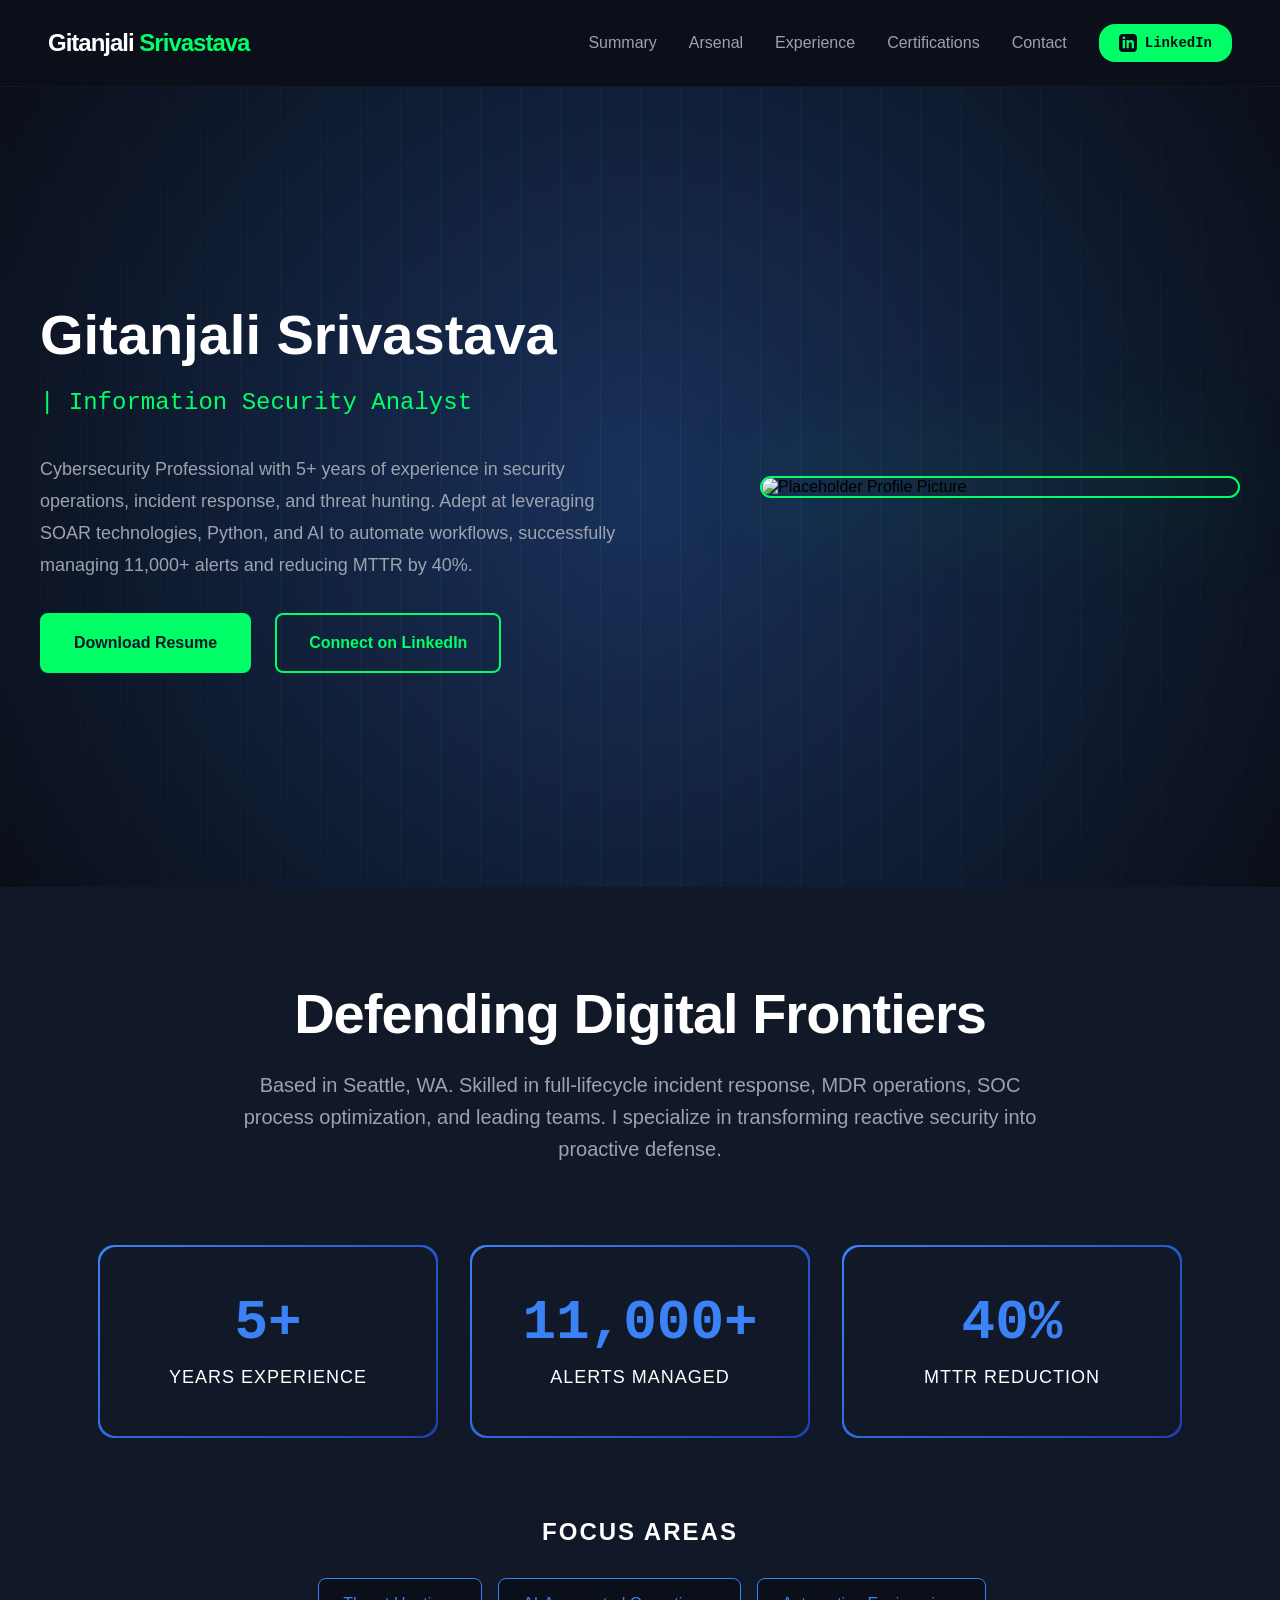
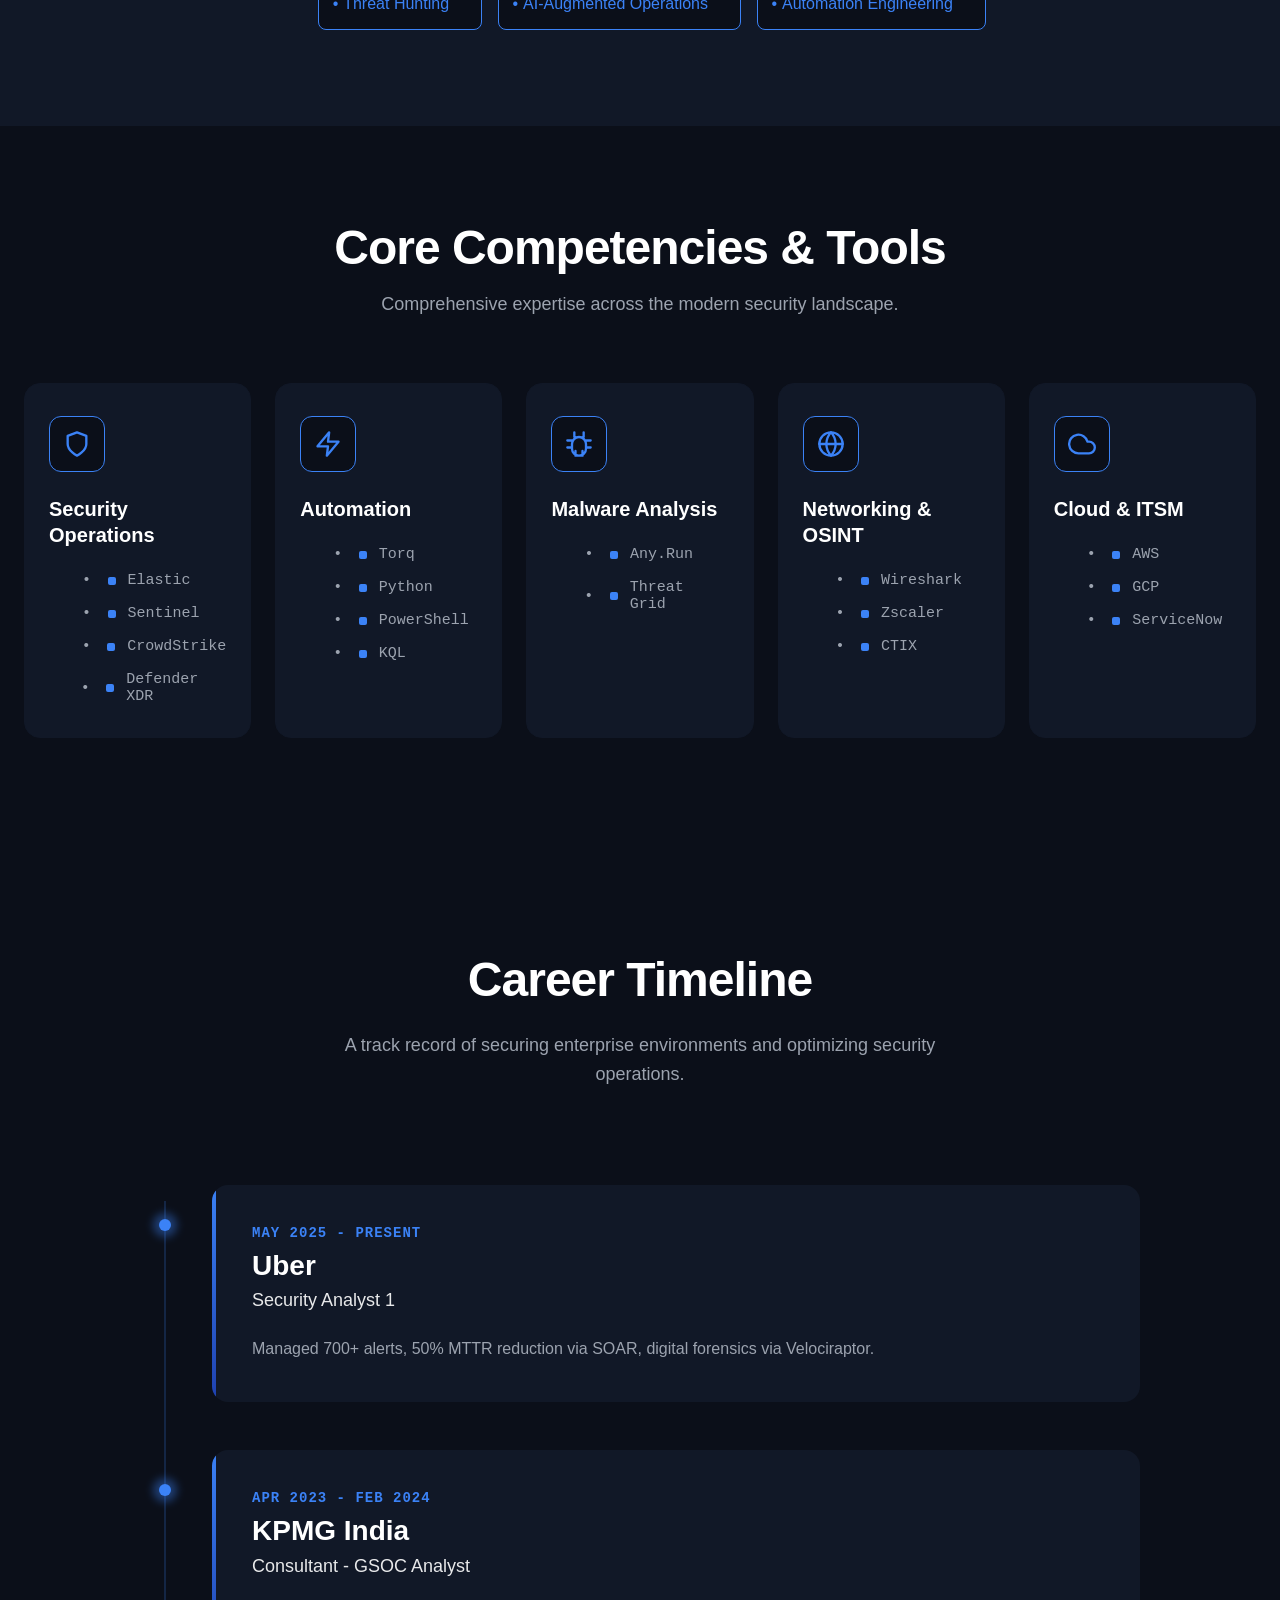
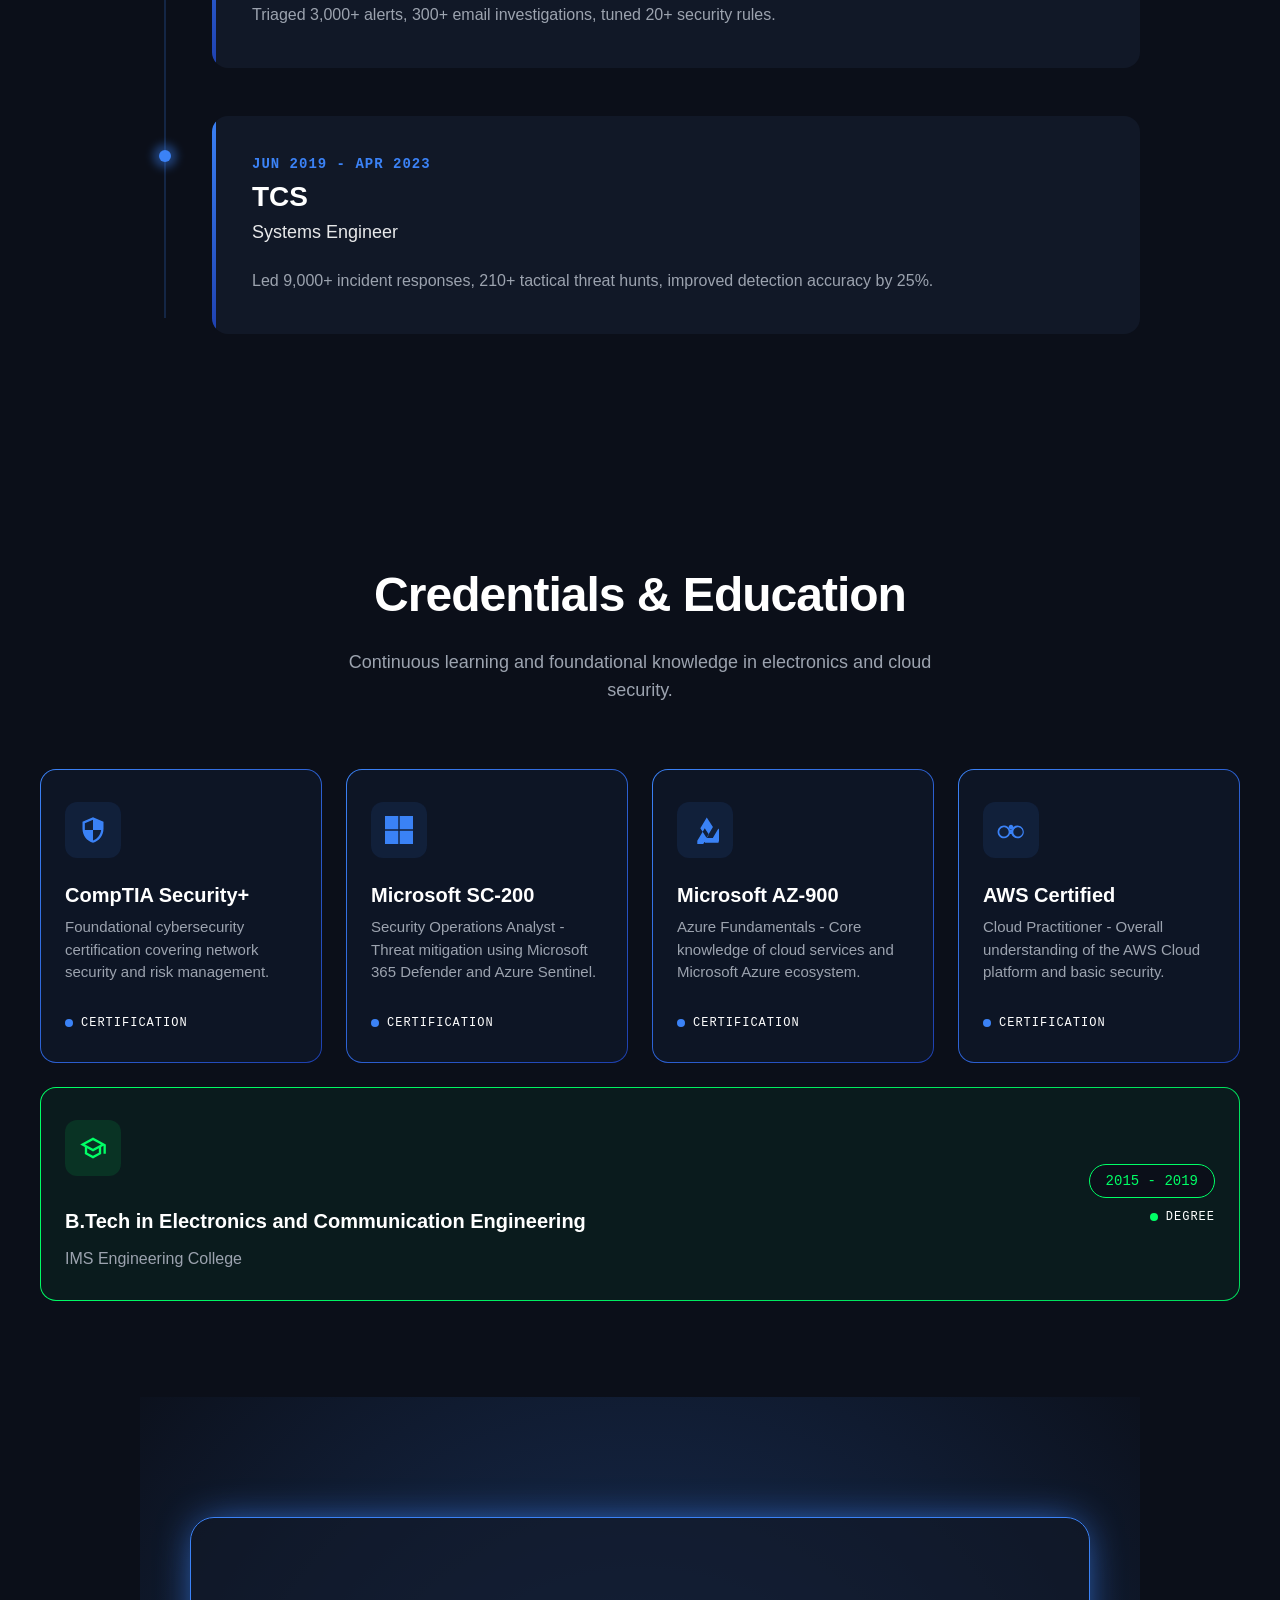
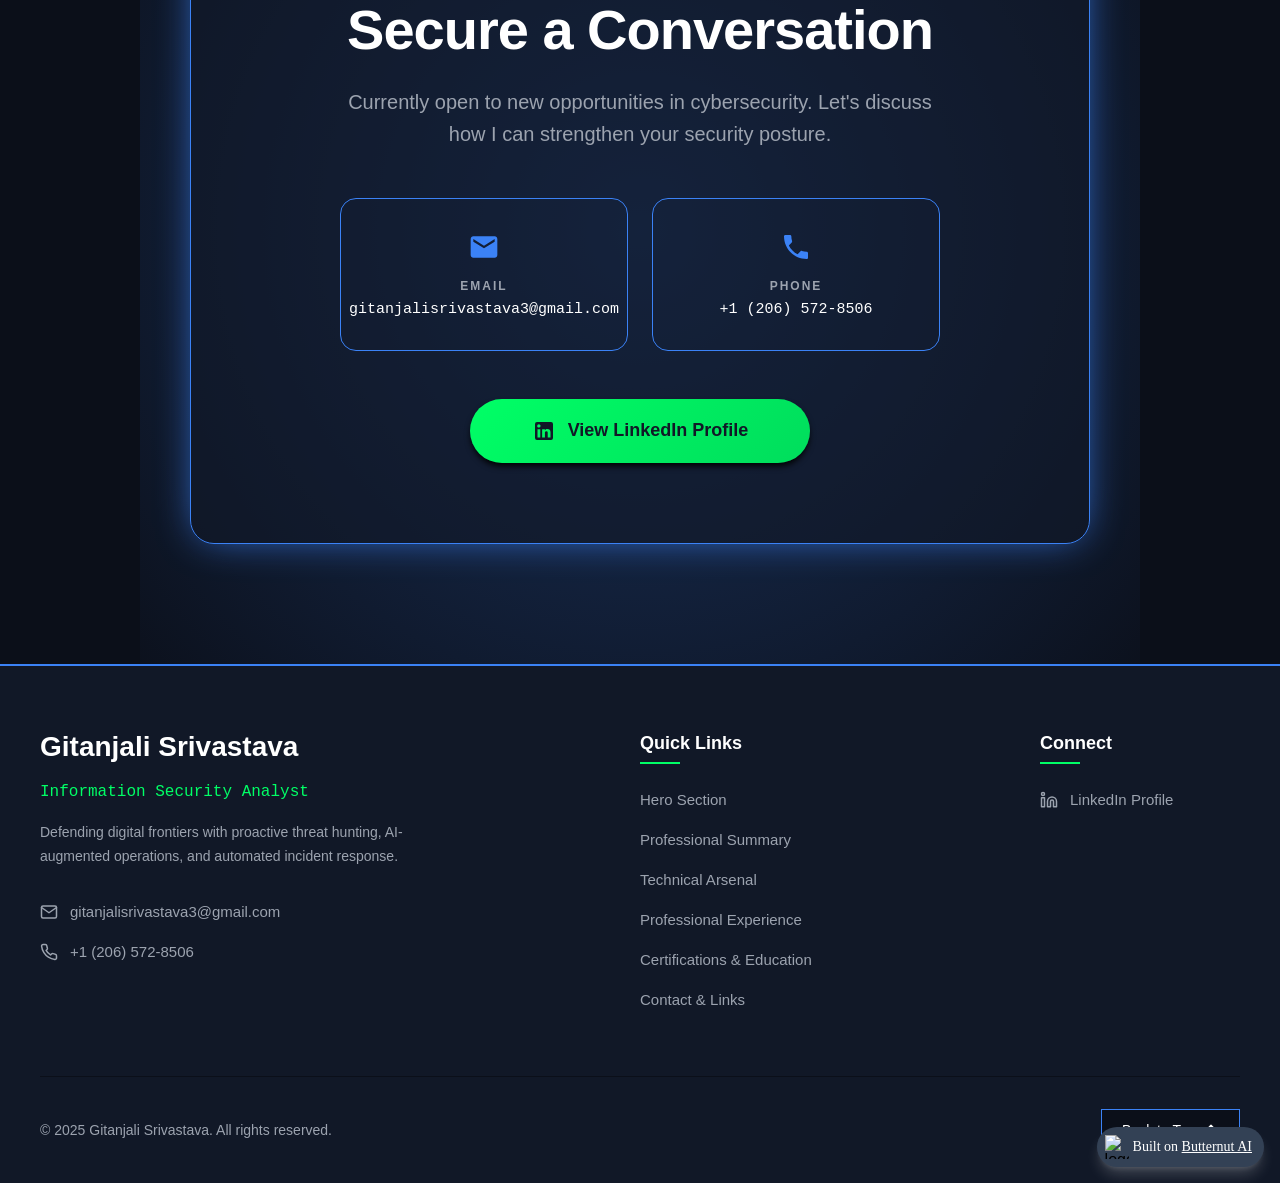
==== index.html @ 385b9fad "Initial commit of portfolio" ====
<!DOCTYPE html>
<!-- saved from url=(0079)https://app.butternut.ai/live/69bf0df1663e805324359ec9#0dwMXiufE4lgLY1774128660 -->
<html lang="en" style="--landing-accent: #00FF66; --landing-active: #00CC52; --landing-background: #0B0F19; --landing-error: #EF4444; --landing-focus: #3B82F6; --landing-font-family-primary: Inter, sans-serif; --landing-font-family-secondary: Poppins, sans-serif; --landing-font-family-special: IBM Plex Mono, monospace; --landing-foreground: #111827; --landing-gradient-accent: linear-gradient(135deg, #00FF66 0%, #3B82F6 100%); --landing-gradient-overlay: radial-gradient(circle at center, rgba(59, 130, 246, 0.3) 0%, rgba(11, 15, 25, 0.8) 100%); --landing-gradient-primary: linear-gradient(135deg, #00FF66 0%, #00DD5C 100%); --landing-gradient-secondary: linear-gradient(135deg, #3B82F6 0%, #1E40AF 100%); --landing-hover: #00DD5C; --landing-link: #3B82F6; --landing-overlay: #000000; --landing-primary: #00FF66; --landing-secondary: #3B82F6; --landing-success: #10B981; --landing-text: #FFFFFF; --landing-text-muted: #9CA3AF; --landing-warning: #F59E0B;"><head><meta http-equiv="Content-Type" content="text/html; charset=UTF-8"><meta name="viewport" content="width=device-width"><link rel="preconnect" href="https://fonts.googleapis.com/"><link rel="preconnect" href="https://fonts.gstatic.com/"><link rel="icon" href="https://s3.us-east-1.amazonaws.com/media-prod.butternut.ai/static-images/butternut-logo.png"><link rel="canonical" href="https://app.butternut.ai/live/69bf0df1663e805324359ec9"><link rel="apple-touch-icon" href="https://s3.us-east-1.amazonaws.com/media-prod.butternut.ai/static-images/butternut-logo.png"><link rel="preconnect" href="https://fonts.googleapis.com/"><link rel="preconnect" href="https://fonts.gstatic.com/" crossorigin="anonymous"><title>Gitanjali Srivastava | Cybersecurity &amp; SOC Analyst</title><meta name="keywords" content=""><meta name="description" content="Security analyst with 5+ years of incident response, threat hunting, and SOC optimization expertise. Specializing in SOAR automation and enterprise threat defense."><meta property="og:title" content="Gitanjali Srivastava | Cybersecurity &amp; SOC Analyst"><meta property="og:description" content="Security analyst with 5+ years of incident response, threat hunting, and SOC optimization expertise. Specializing in SOAR automation and enterprise threat defense."><meta property="og:image" content="https://s3.us-east-1.amazonaws.com/media-prod.butternut.ai/static-images/butternut-logo.png"><meta property="og:type" content="website"><meta property="og:site_name" content="Gitanjali Srivastava"><meta property="og:image:secure_url" content="https://s3.us-east-1.amazonaws.com/media-prod.butternut.ai/static-images/butternut-logo.png"><meta property="og:image:type" content="image/png"><meta property="og:image:width" content="300"><meta property="og:image:height" content="300"><meta property="twitter:title" content="Gitanjali Srivastava | Cybersecurity &amp; SOC Analyst"><meta property="twitter:description" content="Security analyst with 5+ years of incident response, threat hunting, and SOC optimization expertise. Specializing in SOAR automation and enterprise threat defense."><meta property="twitter:image" content="https://s3.us-east-1.amazonaws.com/media-prod.butternut.ai/static-images/butternut-logo.png"><meta name="twitter:image" content="https://s3.us-east-1.amazonaws.com/media-prod.butternut.ai/static-images/butternut-logo.png"><meta name="twitter:card" content="summary_large_image"><meta property="og:url" content="https://app.butternut.ai/live/69bf0df1663e805324359ec9"><meta name="next-head-count" content="40"><link rel="stylesheet" href="./Gitanjali Srivastava _ Cybersecurity &amp; SOC Analyst_files/claudflare.css"><link rel="preconnect" href="https://fonts.googleapis.com/"><link rel="preconnect" href="https://fonts.gstatic.com/"><link rel="preconnect" href="https://fonts.gstatic.com/" crossorigin=""><link rel="preload" href="./Gitanjali Srivastava _ Cybersecurity &amp; SOC Analyst_files/5f4ff99581db03f7.css" as="style"><link rel="stylesheet" href="./Gitanjali Srivastava _ Cybersecurity &amp; SOC Analyst_files/5f4ff99581db03f7.css" data-n-g=""><link rel="preload" href="./Gitanjali Srivastava _ Cybersecurity &amp; SOC Analyst_files/67b303cb5d3eeb28.css" as="style"><link rel="stylesheet" href="./Gitanjali Srivastava _ Cybersecurity &amp; SOC Analyst_files/67b303cb5d3eeb28.css" data-n-p=""><noscript data-n-css=""></noscript><script defer="" nomodule="" src="./Gitanjali Srivastava _ Cybersecurity &amp; SOC Analyst_files/polyfills-c67a75d1b6f99dc8.js"></script><script src="./Gitanjali Srivastava _ Cybersecurity &amp; SOC Analyst_files/webpack-649c594850b6fb7b.js" defer=""></script><script src="./Gitanjali Srivastava _ Cybersecurity &amp; SOC Analyst_files/framework-ce84985cd166733a.js" defer=""></script><script src="./Gitanjali Srivastava _ Cybersecurity &amp; SOC Analyst_files/main-908b75121bdbe24c.js" defer=""></script><script src="./Gitanjali Srivastava _ Cybersecurity &amp; SOC Analyst_files/_app-2069afb1538c68ef.js" defer=""></script><script src="./Gitanjali Srivastava _ Cybersecurity &amp; SOC Analyst_files/1bfc9850-92837538fb6883b0.js" defer=""></script><script src="./Gitanjali Srivastava _ Cybersecurity &amp; SOC Analyst_files/0c428ae2-f3c1a82759f28ab1.js" defer=""></script><script src="./Gitanjali Srivastava _ Cybersecurity &amp; SOC Analyst_files/95b64a6e-808062ec42c11c26.js" defer=""></script><script src="./Gitanjali Srivastava _ Cybersecurity &amp; SOC Analyst_files/6728d85a-1ec846c25f8a1ac2.js" defer=""></script><script src="./Gitanjali Srivastava _ Cybersecurity &amp; SOC Analyst_files/d7eeaac4-7f39c745ce4acb60.js" defer=""></script><script src="./Gitanjali Srivastava _ Cybersecurity &amp; SOC Analyst_files/ae51ba48-5c93e614ba07e74b.js" defer=""></script><script src="./Gitanjali Srivastava _ Cybersecurity &amp; SOC Analyst_files/eabe11fc-4df7176bba3193b5.js" defer=""></script><script src="./Gitanjali Srivastava _ Cybersecurity &amp; SOC Analyst_files/814c6784-4f300a3f84969c26.js" defer=""></script><script src="./Gitanjali Srivastava _ Cybersecurity &amp; SOC Analyst_files/d0c16330-0d76cf245bb10d81.js" defer=""></script><script src="./Gitanjali Srivastava _ Cybersecurity &amp; SOC Analyst_files/78e521c3-99f7e9114334fd43.js" defer=""></script><script src="./Gitanjali Srivastava _ Cybersecurity &amp; SOC Analyst_files/d64684d8-60feac3c4c982d66.js" defer=""></script><script src="./Gitanjali Srivastava _ Cybersecurity &amp; SOC Analyst_files/545f34e4-bf3d4cf13f6fc7cc.js" defer=""></script><script src="./Gitanjali Srivastava _ Cybersecurity &amp; SOC Analyst_files/7f0c75c1-fa7c5cd795f070fc.js" defer=""></script><script src="./Gitanjali Srivastava _ Cybersecurity &amp; SOC Analyst_files/1a48c3c1-fb89d01837684e5a.js" defer=""></script><script src="./Gitanjali Srivastava _ Cybersecurity &amp; SOC Analyst_files/a0e03aaa-77a1db9c849d56fd.js" defer=""></script><script src="./Gitanjali Srivastava _ Cybersecurity &amp; SOC Analyst_files/d0447323-66eed8a4973ae50b.js" defer=""></script><script src="./Gitanjali Srivastava _ Cybersecurity &amp; SOC Analyst_files/c31f1870-344b693a4135bd53.js" defer=""></script><script src="./Gitanjali Srivastava _ Cybersecurity &amp; SOC Analyst_files/bee240a3-7d1458428ce09020.js" defer=""></script><script src="./Gitanjali Srivastava _ Cybersecurity &amp; SOC Analyst_files/1664-4fc57dc1e778c869.js" defer=""></script><script src="./Gitanjali Srivastava _ Cybersecurity &amp; SOC Analyst_files/3873-f8219973364844e7.js" defer=""></script><script src="./Gitanjali Srivastava _ Cybersecurity &amp; SOC Analyst_files/5230-c8c58616363417cc.js" defer=""></script><script src="./Gitanjali Srivastava _ Cybersecurity &amp; SOC Analyst_files/5208-73aca5cbb5c48e21.js" defer=""></script><script src="./Gitanjali Srivastava _ Cybersecurity &amp; SOC Analyst_files/7857-16303544cac0037e.js" defer=""></script><script src="./Gitanjali Srivastava _ Cybersecurity &amp; SOC Analyst_files/306-010a15b8438f1257.js" defer=""></script><script src="./Gitanjali Srivastava _ Cybersecurity &amp; SOC Analyst_files/9542-532541ea8e35ad06.js" defer=""></script><script src="./Gitanjali Srivastava _ Cybersecurity &amp; SOC Analyst_files/6893-a5ec3386ff826a0f.js" defer=""></script><script src="./Gitanjali Srivastava _ Cybersecurity &amp; SOC Analyst_files/2436-4eb149ed29131549.js" defer=""></script><script src="./Gitanjali Srivastava _ Cybersecurity &amp; SOC Analyst_files/1551-f09a0635716a43e9.js" defer=""></script><script src="./Gitanjali Srivastava _ Cybersecurity &amp; SOC Analyst_files/9200-548a8ef7bc19da36.js" defer=""></script><script src="./Gitanjali Srivastava _ Cybersecurity &amp; SOC Analyst_files/9986-f9320e1c3b140b85.js" defer=""></script><script src="./Gitanjali Srivastava _ Cybersecurity &amp; SOC Analyst_files/6884-f07f84317135506e.js" defer=""></script><script src="./Gitanjali Srivastava _ Cybersecurity &amp; SOC Analyst_files/9482-4b73fb938b143131.js" defer=""></script><script src="./Gitanjali Srivastava _ Cybersecurity &amp; SOC Analyst_files/1627-840ad7c4a2b4908c.js" defer=""></script><script src="./Gitanjali Srivastava _ Cybersecurity &amp; SOC Analyst_files/9234-22e802b6fe44f3d5.js" defer=""></script><script src="./Gitanjali Srivastava _ Cybersecurity &amp; SOC Analyst_files/9415-51b4abc6ca6abe4a.js" defer=""></script><script src="./Gitanjali Srivastava _ Cybersecurity &amp; SOC Analyst_files/15-a43426158def77e4.js" defer=""></script><script src="./Gitanjali Srivastava _ Cybersecurity &amp; SOC Analyst_files/8671-fcdb97ea1e3aaacb.js" defer=""></script><script src="./Gitanjali Srivastava _ Cybersecurity &amp; SOC Analyst_files/6414-762c76f2979f21ff.js" defer=""></script><script src="./Gitanjali Srivastava _ Cybersecurity &amp; SOC Analyst_files/3752-ed52188244789e3f.js" defer=""></script><script src="./Gitanjali Srivastava _ Cybersecurity &amp; SOC Analyst_files/9943-b4463477bcf7b266.js" defer=""></script><script src="./Gitanjali Srivastava _ Cybersecurity &amp; SOC Analyst_files/7302-52f259657b36e139.js" defer=""></script><script src="./Gitanjali Srivastava _ Cybersecurity &amp; SOC Analyst_files/9878-ccaeba6ef34358d4.js" defer=""></script><script src="./Gitanjali Srivastava _ Cybersecurity &amp; SOC Analyst_files/3193-ec01f7a2b59aa23e.js" defer=""></script><script src="./Gitanjali Srivastava _ Cybersecurity &amp; SOC Analyst_files/[websiteId]-7f9b7f9c050ba242.js" defer=""></script><script src="./Gitanjali Srivastava _ Cybersecurity &amp; SOC Analyst_files/_buildManifest.js" defer=""></script><script src="./Gitanjali Srivastava _ Cybersecurity &amp; SOC Analyst_files/_ssgManifest.js" defer=""></script><style data-href="https://fonts.googleapis.com/css2?family=Cormorant+Garamond:wght@300;400;500;600;700&amp;display=swap">@font-face{font-family:'Cormorant Garamond';font-style:normal;font-weight:300;font-display:swap;src:url(https://fonts.gstatic.com/l/font?kit=co3umX5slCNuHLi8bLeY9MK7whWMhyjypVO7abI26QOD_qE6GnA&skey=a863d1376a24bd7a&v=v21) format('woff')}@font-face{font-family:'Cormorant Garamond';font-style:normal;font-weight:400;font-display:swap;src:url(https://fonts.gstatic.com/l/font?kit=co3umX5slCNuHLi8bLeY9MK7whWMhyjypVO7abI26QOD_v86GnA&skey=a863d1376a24bd7a&v=v21) format('woff')}@font-face{font-family:'Cormorant Garamond';font-style:normal;font-weight:500;font-display:swap;src:url(https://fonts.gstatic.com/l/font?kit=co3umX5slCNuHLi8bLeY9MK7whWMhyjypVO7abI26QOD_s06GnA&skey=a863d1376a24bd7a&v=v21) format('woff')}@font-face{font-family:'Cormorant Garamond';font-style:normal;font-weight:600;font-display:swap;src:url(https://fonts.gstatic.com/l/font?kit=co3umX5slCNuHLi8bLeY9MK7whWMhyjypVO7abI26QOD_iE9GnA&skey=a863d1376a24bd7a&v=v21) format('woff')}@font-face{font-family:'Cormorant Garamond';font-style:normal;font-weight:700;font-display:swap;src:url(https://fonts.gstatic.com/l/font?kit=co3umX5slCNuHLi8bLeY9MK7whWMhyjypVO7abI26QOD_hg9GnA&skey=a863d1376a24bd7a&v=v21) format('woff')}@font-face{font-family:'Cormorant Garamond';font-style:normal;font-weight:300;font-display:swap;src:url(https://fonts.gstatic.com/s/cormorantgaramond/v21/co3bmX5slCNuHLi8bLeY9MK7whWMhyjYpHtKky2F7i6C.woff2) format('woff2');unicode-range:U+0460-052F,U+1C80-1C8A,U+20B4,U+2DE0-2DFF,U+A640-A69F,U+FE2E-FE2F}@font-face{font-family:'Cormorant Garamond';font-style:normal;font-weight:300;font-display:swap;src:url(https://fonts.gstatic.com/s/cormorantgaramond/v21/co3bmX5slCNuHLi8bLeY9MK7whWMhyjYrXtKky2F7i6C.woff2) format('woff2');unicode-range:U+0301,U+0400-045F,U+0490-0491,U+04B0-04B1,U+2116}@font-face{font-family:'Cormorant Garamond';font-style:normal;font-weight:300;font-display:swap;src:url(https://fonts.gstatic.com/s/cormorantgaramond/v21/co3bmX5slCNuHLi8bLeY9MK7whWMhyjYpntKky2F7i6C.woff2) format('woff2');unicode-range:U+0102-0103,U+0110-0111,U+0128-0129,U+0168-0169,U+01A0-01A1,U+01AF-01B0,U+0300-0301,U+0303-0304,U+0308-0309,U+0323,U+0329,U+1EA0-1EF9,U+20AB}@font-face{font-family:'Cormorant Garamond';font-style:normal;font-weight:300;font-display:swap;src:url(https://fonts.gstatic.com/s/cormorantgaramond/v21/co3bmX5slCNuHLi8bLeY9MK7whWMhyjYp3tKky2F7i6C.woff2) format('woff2');unicode-range:U+0100-02BA,U+02BD-02C5,U+02C7-02CC,U+02CE-02D7,U+02DD-02FF,U+0304,U+0308,U+0329,U+1D00-1DBF,U+1E00-1E9F,U+1EF2-1EFF,U+2020,U+20A0-20AB,U+20AD-20C0,U+2113,U+2C60-2C7F,U+A720-A7FF}@font-face{font-family:'Cormorant Garamond';font-style:normal;font-weight:300;font-display:swap;src:url(https://fonts.gstatic.com/s/cormorantgaramond/v21/co3bmX5slCNuHLi8bLeY9MK7whWMhyjYqXtKky2F7g.woff2) format('woff2');unicode-range:U+0000-00FF,U+0131,U+0152-0153,U+02BB-02BC,U+02C6,U+02DA,U+02DC,U+0304,U+0308,U+0329,U+2000-206F,U+20AC,U+2122,U+2191,U+2193,U+2212,U+2215,U+FEFF,U+FFFD}@font-face{font-family:'Cormorant Garamond';font-style:normal;font-weight:400;font-display:swap;src:url(https://fonts.gstatic.com/s/cormorantgaramond/v21/co3bmX5slCNuHLi8bLeY9MK7whWMhyjYpHtKky2F7i6C.woff2) format('woff2');unicode-range:U+0460-052F,U+1C80-1C8A,U+20B4,U+2DE0-2DFF,U+A640-A69F,U+FE2E-FE2F}@font-face{font-family:'Cormorant Garamond';font-style:normal;font-weight:400;font-display:swap;src:url(https://fonts.gstatic.com/s/cormorantgaramond/v21/co3bmX5slCNuHLi8bLeY9MK7whWMhyjYrXtKky2F7i6C.woff2) format('woff2');unicode-range:U+0301,U+0400-045F,U+0490-0491,U+04B0-04B1,U+2116}@font-face{font-family:'Cormorant Garamond';font-style:normal;font-weight:400;font-display:swap;src:url(https://fonts.gstatic.com/s/cormorantgaramond/v21/co3bmX5slCNuHLi8bLeY9MK7whWMhyjYpntKky2F7i6C.woff2) format('woff2');unicode-range:U+0102-0103,U+0110-0111,U+0128-0129,U+0168-0169,U+01A0-01A1,U+01AF-01B0,U+0300-0301,U+0303-0304,U+0308-0309,U+0323,U+0329,U+1EA0-1EF9,U+20AB}@font-face{font-family:'Cormorant Garamond';font-style:normal;font-weight:400;font-display:swap;src:url(https://fonts.gstatic.com/s/cormorantgaramond/v21/co3bmX5slCNuHLi8bLeY9MK7whWMhyjYp3tKky2F7i6C.woff2) format('woff2');unicode-range:U+0100-02BA,U+02BD-02C5,U+02C7-02CC,U+02CE-02D7,U+02DD-02FF,U+0304,U+0308,U+0329,U+1D00-1DBF,U+1E00-1E9F,U+1EF2-1EFF,U+2020,U+20A0-20AB,U+20AD-20C0,U+2113,U+2C60-2C7F,U+A720-A7FF}@font-face{font-family:'Cormorant Garamond';font-style:normal;font-weight:400;font-display:swap;src:url(https://fonts.gstatic.com/s/cormorantgaramond/v21/co3bmX5slCNuHLi8bLeY9MK7whWMhyjYqXtKky2F7g.woff2) format('woff2');unicode-range:U+0000-00FF,U+0131,U+0152-0153,U+02BB-02BC,U+02C6,U+02DA,U+02DC,U+0304,U+0308,U+0329,U+2000-206F,U+20AC,U+2122,U+2191,U+2193,U+2212,U+2215,U+FEFF,U+FFFD}@font-face{font-family:'Cormorant Garamond';font-style:normal;font-weight:500;font-display:swap;src:url(https://fonts.gstatic.com/s/cormorantgaramond/v21/co3bmX5slCNuHLi8bLeY9MK7whWMhyjYpHtKky2F7i6C.woff2) format('woff2');unicode-range:U+0460-052F,U+1C80-1C8A,U+20B4,U+2DE0-2DFF,U+A640-A69F,U+FE2E-FE2F}@font-face{font-family:'Cormorant Garamond';font-style:normal;font-weight:500;font-display:swap;src:url(https://fonts.gstatic.com/s/cormorantgaramond/v21/co3bmX5slCNuHLi8bLeY9MK7whWMhyjYrXtKky2F7i6C.woff2) format('woff2');unicode-range:U+0301,U+0400-045F,U+0490-0491,U+04B0-04B1,U+2116}@font-face{font-family:'Cormorant Garamond';font-style:normal;font-weight:500;font-display:swap;src:url(https://fonts.gstatic.com/s/cormorantgaramond/v21/co3bmX5slCNuHLi8bLeY9MK7whWMhyjYpntKky2F7i6C.woff2) format('woff2');unicode-range:U+0102-0103,U+0110-0111,U+0128-0129,U+0168-0169,U+01A0-01A1,U+01AF-01B0,U+0300-0301,U+0303-0304,U+0308-0309,U+0323,U+0329,U+1EA0-1EF9,U+20AB}@font-face{font-family:'Cormorant Garamond';font-style:normal;font-weight:500;font-display:swap;src:url(https://fonts.gstatic.com/s/cormorantgaramond/v21/co3bmX5slCNuHLi8bLeY9MK7whWMhyjYp3tKky2F7i6C.woff2) format('woff2');unicode-range:U+0100-02BA,U+02BD-02C5,U+02C7-02CC,U+02CE-02D7,U+02DD-02FF,U+0304,U+0308,U+0329,U+1D00-1DBF,U+1E00-1E9F,U+1EF2-1EFF,U+2020,U+20A0-20AB,U+20AD-20C0,U+2113,U+2C60-2C7F,U+A720-A7FF}@font-face{font-family:'Cormorant Garamond';font-style:normal;font-weight:500;font-display:swap;src:url(https://fonts.gstatic.com/s/cormorantgaramond/v21/co3bmX5slCNuHLi8bLeY9MK7whWMhyjYqXtKky2F7g.woff2) format('woff2');unicode-range:U+0000-00FF,U+0131,U+0152-0153,U+02BB-02BC,U+02C6,U+02DA,U+02DC,U+0304,U+0308,U+0329,U+2000-206F,U+20AC,U+2122,U+2191,U+2193,U+2212,U+2215,U+FEFF,U+FFFD}@font-face{font-family:'Cormorant Garamond';font-style:normal;font-weight:600;font-display:swap;src:url(https://fonts.gstatic.com/s/cormorantgaramond/v21/co3bmX5slCNuHLi8bLeY9MK7whWMhyjYpHtKky2F7i6C.woff2) format('woff2');unicode-range:U+0460-052F,U+1C80-1C8A,U+20B4,U+2DE0-2DFF,U+A640-A69F,U+FE2E-FE2F}@font-face{font-family:'Cormorant Garamond';font-style:normal;font-weight:600;font-display:swap;src:url(https://fonts.gstatic.com/s/cormorantgaramond/v21/co3bmX5slCNuHLi8bLeY9MK7whWMhyjYrXtKky2F7i6C.woff2) format('woff2');unicode-range:U+0301,U+0400-045F,U+0490-0491,U+04B0-04B1,U+2116}@font-face{font-family:'Cormorant Garamond';font-style:normal;font-weight:600;font-display:swap;src:url(https://fonts.gstatic.com/s/cormorantgaramond/v21/co3bmX5slCNuHLi8bLeY9MK7whWMhyjYpntKky2F7i6C.woff2) format('woff2');unicode-range:U+0102-0103,U+0110-0111,U+0128-0129,U+0168-0169,U+01A0-01A1,U+01AF-01B0,U+0300-0301,U+0303-0304,U+0308-0309,U+0323,U+0329,U+1EA0-1EF9,U+20AB}@font-face{font-family:'Cormorant Garamond';font-style:normal;font-weight:600;font-display:swap;src:url(https://fonts.gstatic.com/s/cormorantgaramond/v21/co3bmX5slCNuHLi8bLeY9MK7whWMhyjYp3tKky2F7i6C.woff2) format('woff2');unicode-range:U+0100-02BA,U+02BD-02C5,U+02C7-02CC,U+02CE-02D7,U+02DD-02FF,U+0304,U+0308,U+0329,U+1D00-1DBF,U+1E00-1E9F,U+1EF2-1EFF,U+2020,U+20A0-20AB,U+20AD-20C0,U+2113,U+2C60-2C7F,U+A720-A7FF}@font-face{font-family:'Cormorant Garamond';font-style:normal;font-weight:600;font-display:swap;src:url(https://fonts.gstatic.com/s/cormorantgaramond/v21/co3bmX5slCNuHLi8bLeY9MK7whWMhyjYqXtKky2F7g.woff2) format('woff2');unicode-range:U+0000-00FF,U+0131,U+0152-0153,U+02BB-02BC,U+02C6,U+02DA,U+02DC,U+0304,U+0308,U+0329,U+2000-206F,U+20AC,U+2122,U+2191,U+2193,U+2212,U+2215,U+FEFF,U+FFFD}@font-face{font-family:'Cormorant Garamond';font-style:normal;font-weight:700;font-display:swap;src:url(https://fonts.gstatic.com/s/cormorantgaramond/v21/co3bmX5slCNuHLi8bLeY9MK7whWMhyjYpHtKky2F7i6C.woff2) format('woff2');unicode-range:U+0460-052F,U+1C80-1C8A,U+20B4,U+2DE0-2DFF,U+A640-A69F,U+FE2E-FE2F}@font-face{font-family:'Cormorant Garamond';font-style:normal;font-weight:700;font-display:swap;src:url(https://fonts.gstatic.com/s/cormorantgaramond/v21/co3bmX5slCNuHLi8bLeY9MK7whWMhyjYrXtKky2F7i6C.woff2) format('woff2');unicode-range:U+0301,U+0400-045F,U+0490-0491,U+04B0-04B1,U+2116}@font-face{font-family:'Cormorant Garamond';font-style:normal;font-weight:700;font-display:swap;src:url(https://fonts.gstatic.com/s/cormorantgaramond/v21/co3bmX5slCNuHLi8bLeY9MK7whWMhyjYpntKky2F7i6C.woff2) format('woff2');unicode-range:U+0102-0103,U+0110-0111,U+0128-0129,U+0168-0169,U+01A0-01A1,U+01AF-01B0,U+0300-0301,U+0303-0304,U+0308-0309,U+0323,U+0329,U+1EA0-1EF9,U+20AB}@font-face{font-family:'Cormorant Garamond';font-style:normal;font-weight:700;font-display:swap;src:url(https://fonts.gstatic.com/s/cormorantgaramond/v21/co3bmX5slCNuHLi8bLeY9MK7whWMhyjYp3tKky2F7i6C.woff2) format('woff2');unicode-range:U+0100-02BA,U+02BD-02C5,U+02C7-02CC,U+02CE-02D7,U+02DD-02FF,U+0304,U+0308,U+0329,U+1D00-1DBF,U+1E00-1E9F,U+1EF2-1EFF,U+2020,U+20A0-20AB,U+20AD-20C0,U+2113,U+2C60-2C7F,U+A720-A7FF}@font-face{font-family:'Cormorant Garamond';font-style:normal;font-weight:700;font-display:swap;src:url(https://fonts.gstatic.com/s/cormorantgaramond/v21/co3bmX5slCNuHLi8bLeY9MK7whWMhyjYqXtKky2F7g.woff2) format('woff2');unicode-range:U+0000-00FF,U+0131,U+0152-0153,U+02BB-02BC,U+02C6,U+02DA,U+02DC,U+0304,U+0308,U+0329,U+2000-206F,U+20AC,U+2122,U+2191,U+2193,U+2212,U+2215,U+FEFF,U+FFFD}</style><style data-href="https://fonts.googleapis.com/css2?family=Open+Sans:wght@300;400;500;600;700&amp;display=swap">@font-face{font-family:'Open Sans';font-style:normal;font-weight:300;font-stretch:normal;font-display:swap;src:url(https://fonts.gstatic.com/l/font?kit=memSYaGs126MiZpBA-UvWbX2vVnXBbObj2OVZyOOSr4dVJWUgsiH0C4k&skey=62c1cbfccc78b4b2&v=v44) format('woff')}@font-face{font-family:'Open Sans';font-style:normal;font-weight:400;font-stretch:normal;font-display:swap;src:url(https://fonts.gstatic.com/l/font?kit=memSYaGs126MiZpBA-UvWbX2vVnXBbObj2OVZyOOSr4dVJWUgsjZ0C4k&skey=62c1cbfccc78b4b2&v=v44) format('woff')}@font-face{font-family:'Open Sans';font-style:normal;font-weight:500;font-stretch:normal;font-display:swap;src:url(https://fonts.gstatic.com/l/font?kit=memSYaGs126MiZpBA-UvWbX2vVnXBbObj2OVZyOOSr4dVJWUgsjr0C4k&skey=62c1cbfccc78b4b2&v=v44) format('woff')}@font-face{font-family:'Open Sans';font-style:normal;font-weight:600;font-stretch:normal;font-display:swap;src:url(https://fonts.gstatic.com/l/font?kit=memSYaGs126MiZpBA-UvWbX2vVnXBbObj2OVZyOOSr4dVJWUgsgH1y4k&skey=62c1cbfccc78b4b2&v=v44) format('woff')}@font-face{font-family:'Open Sans';font-style:normal;font-weight:700;font-stretch:normal;font-display:swap;src:url(https://fonts.gstatic.com/l/font?kit=memSYaGs126MiZpBA-UvWbX2vVnXBbObj2OVZyOOSr4dVJWUgsg-1y4k&skey=62c1cbfccc78b4b2&v=v44) format('woff')}@font-face{font-family:'Open Sans';font-style:normal;font-weight:300;font-stretch:100%;font-display:swap;src:url(https://fonts.gstatic.com/s/opensans/v44/memvYaGs126MiZpBA-UvWbX2vVnXBbObj2OVTSKmu0SC55K5gw.woff2) format('woff2');unicode-range:U+0460-052F,U+1C80-1C8A,U+20B4,U+2DE0-2DFF,U+A640-A69F,U+FE2E-FE2F}@font-face{font-family:'Open Sans';font-style:normal;font-weight:300;font-stretch:100%;font-display:swap;src:url(https://fonts.gstatic.com/s/opensans/v44/memvYaGs126MiZpBA-UvWbX2vVnXBbObj2OVTSumu0SC55K5gw.woff2) format('woff2');unicode-range:U+0301,U+0400-045F,U+0490-0491,U+04B0-04B1,U+2116}@font-face{font-family:'Open Sans';font-style:normal;font-weight:300;font-stretch:100%;font-display:swap;src:url(https://fonts.gstatic.com/s/opensans/v44/memvYaGs126MiZpBA-UvWbX2vVnXBbObj2OVTSOmu0SC55K5gw.woff2) format('woff2');unicode-range:U+1F00-1FFF}@font-face{font-family:'Open Sans';font-style:normal;font-weight:300;font-stretch:100%;font-display:swap;src:url(https://fonts.gstatic.com/s/opensans/v44/memvYaGs126MiZpBA-UvWbX2vVnXBbObj2OVTSymu0SC55K5gw.woff2) format('woff2');unicode-range:U+0370-0377,U+037A-037F,U+0384-038A,U+038C,U+038E-03A1,U+03A3-03FF}@font-face{font-family:'Open Sans';font-style:normal;font-weight:300;font-stretch:100%;font-display:swap;src:url(https://fonts.gstatic.com/s/opensans/v44/memvYaGs126MiZpBA-UvWbX2vVnXBbObj2OVTS2mu0SC55K5gw.woff2) format('woff2');unicode-range:U+0307-0308,U+0590-05FF,U+200C-2010,U+20AA,U+25CC,U+FB1D-FB4F}@font-face{font-family:'Open Sans';font-style:normal;font-weight:300;font-stretch:100%;font-display:swap;src:url(https://fonts.gstatic.com/s/opensans/v44/memvYaGs126MiZpBA-UvWbX2vVnXBbObj2OVTVOmu0SC55K5gw.woff2) format('woff2');unicode-range:U+0302-0303,U+0305,U+0307-0308,U+0310,U+0312,U+0315,U+031A,U+0326-0327,U+032C,U+032F-0330,U+0332-0333,U+0338,U+033A,U+0346,U+034D,U+0391-03A1,U+03A3-03A9,U+03B1-03C9,U+03D1,U+03D5-03D6,U+03F0-03F1,U+03F4-03F5,U+2016-2017,U+2034-2038,U+203C,U+2040,U+2043,U+2047,U+2050,U+2057,U+205F,U+2070-2071,U+2074-208E,U+2090-209C,U+20D0-20DC,U+20E1,U+20E5-20EF,U+2100-2112,U+2114-2115,U+2117-2121,U+2123-214F,U+2190,U+2192,U+2194-21AE,U+21B0-21E5,U+21F1-21F2,U+21F4-2211,U+2213-2214,U+2216-22FF,U+2308-230B,U+2310,U+2319,U+231C-2321,U+2336-237A,U+237C,U+2395,U+239B-23B7,U+23D0,U+23DC-23E1,U+2474-2475,U+25AF,U+25B3,U+25B7,U+25BD,U+25C1,U+25CA,U+25CC,U+25FB,U+266D-266F,U+27C0-27FF,U+2900-2AFF,U+2B0E-2B11,U+2B30-2B4C,U+2BFE,U+3030,U+FF5B,U+FF5D,U+1D400-1D7FF,U+1EE00-1EEFF}@font-face{font-family:'Open Sans';font-style:normal;font-weight:300;font-stretch:100%;font-display:swap;src:url(https://fonts.gstatic.com/s/opensans/v44/memvYaGs126MiZpBA-UvWbX2vVnXBbObj2OVTUGmu0SC55K5gw.woff2) format('woff2');unicode-range:U+0001-000C,U+000E-001F,U+007F-009F,U+20DD-20E0,U+20E2-20E4,U+2150-218F,U+2190,U+2192,U+2194-2199,U+21AF,U+21E6-21F0,U+21F3,U+2218-2219,U+2299,U+22C4-22C6,U+2300-243F,U+2440-244A,U+2460-24FF,U+25A0-27BF,U+2800-28FF,U+2921-2922,U+2981,U+29BF,U+29EB,U+2B00-2BFF,U+4DC0-4DFF,U+FFF9-FFFB,U+10140-1018E,U+10190-1019C,U+101A0,U+101D0-101FD,U+102E0-102FB,U+10E60-10E7E,U+1D2C0-1D2D3,U+1D2E0-1D37F,U+1F000-1F0FF,U+1F100-1F1AD,U+1F1E6-1F1FF,U+1F30D-1F30F,U+1F315,U+1F31C,U+1F31E,U+1F320-1F32C,U+1F336,U+1F378,U+1F37D,U+1F382,U+1F393-1F39F,U+1F3A7-1F3A8,U+1F3AC-1F3AF,U+1F3C2,U+1F3C4-1F3C6,U+1F3CA-1F3CE,U+1F3D4-1F3E0,U+1F3ED,U+1F3F1-1F3F3,U+1F3F5-1F3F7,U+1F408,U+1F415,U+1F41F,U+1F426,U+1F43F,U+1F441-1F442,U+1F444,U+1F446-1F449,U+1F44C-1F44E,U+1F453,U+1F46A,U+1F47D,U+1F4A3,U+1F4B0,U+1F4B3,U+1F4B9,U+1F4BB,U+1F4BF,U+1F4C8-1F4CB,U+1F4D6,U+1F4DA,U+1F4DF,U+1F4E3-1F4E6,U+1F4EA-1F4ED,U+1F4F7,U+1F4F9-1F4FB,U+1F4FD-1F4FE,U+1F503,U+1F507-1F50B,U+1F50D,U+1F512-1F513,U+1F53E-1F54A,U+1F54F-1F5FA,U+1F610,U+1F650-1F67F,U+1F687,U+1F68D,U+1F691,U+1F694,U+1F698,U+1F6AD,U+1F6B2,U+1F6B9-1F6BA,U+1F6BC,U+1F6C6-1F6CF,U+1F6D3-1F6D7,U+1F6E0-1F6EA,U+1F6F0-1F6F3,U+1F6F7-1F6FC,U+1F700-1F7FF,U+1F800-1F80B,U+1F810-1F847,U+1F850-1F859,U+1F860-1F887,U+1F890-1F8AD,U+1F8B0-1F8BB,U+1F8C0-1F8C1,U+1F900-1F90B,U+1F93B,U+1F946,U+1F984,U+1F996,U+1F9E9,U+1FA00-1FA6F,U+1FA70-1FA7C,U+1FA80-1FA89,U+1FA8F-1FAC6,U+1FACE-1FADC,U+1FADF-1FAE9,U+1FAF0-1FAF8,U+1FB00-1FBFF}@font-face{font-family:'Open Sans';font-style:normal;font-weight:300;font-stretch:100%;font-display:swap;src:url(https://fonts.gstatic.com/s/opensans/v44/memvYaGs126MiZpBA-UvWbX2vVnXBbObj2OVTSCmu0SC55K5gw.woff2) format('woff2');unicode-range:U+0102-0103,U+0110-0111,U+0128-0129,U+0168-0169,U+01A0-01A1,U+01AF-01B0,U+0300-0301,U+0303-0304,U+0308-0309,U+0323,U+0329,U+1EA0-1EF9,U+20AB}@font-face{font-family:'Open Sans';font-style:normal;font-weight:300;font-stretch:100%;font-display:swap;src:url(https://fonts.gstatic.com/s/opensans/v44/memvYaGs126MiZpBA-UvWbX2vVnXBbObj2OVTSGmu0SC55K5gw.woff2) format('woff2');unicode-range:U+0100-02BA,U+02BD-02C5,U+02C7-02CC,U+02CE-02D7,U+02DD-02FF,U+0304,U+0308,U+0329,U+1D00-1DBF,U+1E00-1E9F,U+1EF2-1EFF,U+2020,U+20A0-20AB,U+20AD-20C0,U+2113,U+2C60-2C7F,U+A720-A7FF}@font-face{font-family:'Open Sans';font-style:normal;font-weight:300;font-stretch:100%;font-display:swap;src:url(https://fonts.gstatic.com/s/opensans/v44/memvYaGs126MiZpBA-UvWbX2vVnXBbObj2OVTS-mu0SC55I.woff2) format('woff2');unicode-range:U+0000-00FF,U+0131,U+0152-0153,U+02BB-02BC,U+02C6,U+02DA,U+02DC,U+0304,U+0308,U+0329,U+2000-206F,U+20AC,U+2122,U+2191,U+2193,U+2212,U+2215,U+FEFF,U+FFFD}@font-face{font-family:'Open Sans';font-style:normal;font-weight:400;font-stretch:100%;font-display:swap;src:url(https://fonts.gstatic.com/s/opensans/v44/memvYaGs126MiZpBA-UvWbX2vVnXBbObj2OVTSKmu0SC55K5gw.woff2) format('woff2');unicode-range:U+0460-052F,U+1C80-1C8A,U+20B4,U+2DE0-2DFF,U+A640-A69F,U+FE2E-FE2F}@font-face{font-family:'Open Sans';font-style:normal;font-weight:400;font-stretch:100%;font-display:swap;src:url(https://fonts.gstatic.com/s/opensans/v44/memvYaGs126MiZpBA-UvWbX2vVnXBbObj2OVTSumu0SC55K5gw.woff2) format('woff2');unicode-range:U+0301,U+0400-045F,U+0490-0491,U+04B0-04B1,U+2116}@font-face{font-family:'Open Sans';font-style:normal;font-weight:400;font-stretch:100%;font-display:swap;src:url(https://fonts.gstatic.com/s/opensans/v44/memvYaGs126MiZpBA-UvWbX2vVnXBbObj2OVTSOmu0SC55K5gw.woff2) format('woff2');unicode-range:U+1F00-1FFF}@font-face{font-family:'Open Sans';font-style:normal;font-weight:400;font-stretch:100%;font-display:swap;src:url(https://fonts.gstatic.com/s/opensans/v44/memvYaGs126MiZpBA-UvWbX2vVnXBbObj2OVTSymu0SC55K5gw.woff2) format('woff2');unicode-range:U+0370-0377,U+037A-037F,U+0384-038A,U+038C,U+038E-03A1,U+03A3-03FF}@font-face{font-family:'Open Sans';font-style:normal;font-weight:400;font-stretch:100%;font-display:swap;src:url(https://fonts.gstatic.com/s/opensans/v44/memvYaGs126MiZpBA-UvWbX2vVnXBbObj2OVTS2mu0SC55K5gw.woff2) format('woff2');unicode-range:U+0307-0308,U+0590-05FF,U+200C-2010,U+20AA,U+25CC,U+FB1D-FB4F}@font-face{font-family:'Open Sans';font-style:normal;font-weight:400;font-stretch:100%;font-display:swap;src:url(https://fonts.gstatic.com/s/opensans/v44/memvYaGs126MiZpBA-UvWbX2vVnXBbObj2OVTVOmu0SC55K5gw.woff2) format('woff2');unicode-range:U+0302-0303,U+0305,U+0307-0308,U+0310,U+0312,U+0315,U+031A,U+0326-0327,U+032C,U+032F-0330,U+0332-0333,U+0338,U+033A,U+0346,U+034D,U+0391-03A1,U+03A3-03A9,U+03B1-03C9,U+03D1,U+03D5-03D6,U+03F0-03F1,U+03F4-03F5,U+2016-2017,U+2034-2038,U+203C,U+2040,U+2043,U+2047,U+2050,U+2057,U+205F,U+2070-2071,U+2074-208E,U+2090-209C,U+20D0-20DC,U+20E1,U+20E5-20EF,U+2100-2112,U+2114-2115,U+2117-2121,U+2123-214F,U+2190,U+2192,U+2194-21AE,U+21B0-21E5,U+21F1-21F2,U+21F4-2211,U+2213-2214,U+2216-22FF,U+2308-230B,U+2310,U+2319,U+231C-2321,U+2336-237A,U+237C,U+2395,U+239B-23B7,U+23D0,U+23DC-23E1,U+2474-2475,U+25AF,U+25B3,U+25B7,U+25BD,U+25C1,U+25CA,U+25CC,U+25FB,U+266D-266F,U+27C0-27FF,U+2900-2AFF,U+2B0E-2B11,U+2B30-2B4C,U+2BFE,U+3030,U+FF5B,U+FF5D,U+1D400-1D7FF,U+1EE00-1EEFF}@font-face{font-family:'Open Sans';font-style:normal;font-weight:400;font-stretch:100%;font-display:swap;src:url(https://fonts.gstatic.com/s/opensans/v44/memvYaGs126MiZpBA-UvWbX2vVnXBbObj2OVTUGmu0SC55K5gw.woff2) format('woff2');unicode-range:U+0001-000C,U+000E-001F,U+007F-009F,U+20DD-20E0,U+20E2-20E4,U+2150-218F,U+2190,U+2192,U+2194-2199,U+21AF,U+21E6-21F0,U+21F3,U+2218-2219,U+2299,U+22C4-22C6,U+2300-243F,U+2440-244A,U+2460-24FF,U+25A0-27BF,U+2800-28FF,U+2921-2922,U+2981,U+29BF,U+29EB,U+2B00-2BFF,U+4DC0-4DFF,U+FFF9-FFFB,U+10140-1018E,U+10190-1019C,U+101A0,U+101D0-101FD,U+102E0-102FB,U+10E60-10E7E,U+1D2C0-1D2D3,U+1D2E0-1D37F,U+1F000-1F0FF,U+1F100-1F1AD,U+1F1E6-1F1FF,U+1F30D-1F30F,U+1F315,U+1F31C,U+1F31E,U+1F320-1F32C,U+1F336,U+1F378,U+1F37D,U+1F382,U+1F393-1F39F,U+1F3A7-1F3A8,U+1F3AC-1F3AF,U+1F3C2,U+1F3C4-1F3C6,U+1F3CA-1F3CE,U+1F3D4-1F3E0,U+1F3ED,U+1F3F1-1F3F3,U+1F3F5-1F3F7,U+1F408,U+1F415,U+1F41F,U+1F426,U+1F43F,U+1F441-1F442,U+1F444,U+1F446-1F449,U+1F44C-1F44E,U+1F453,U+1F46A,U+1F47D,U+1F4A3,U+1F4B0,U+1F4B3,U+1F4B9,U+1F4BB,U+1F4BF,U+1F4C8-1F4CB,U+1F4D6,U+1F4DA,U+1F4DF,U+1F4E3-1F4E6,U+1F4EA-1F4ED,U+1F4F7,U+1F4F9-1F4FB,U+1F4FD-1F4FE,U+1F503,U+1F507-1F50B,U+1F50D,U+1F512-1F513,U+1F53E-1F54A,U+1F54F-1F5FA,U+1F610,U+1F650-1F67F,U+1F687,U+1F68D,U+1F691,U+1F694,U+1F698,U+1F6AD,U+1F6B2,U+1F6B9-1F6BA,U+1F6BC,U+1F6C6-1F6CF,U+1F6D3-1F6D7,U+1F6E0-1F6EA,U+1F6F0-1F6F3,U+1F6F7-1F6FC,U+1F700-1F7FF,U+1F800-1F80B,U+1F810-1F847,U+1F850-1F859,U+1F860-1F887,U+1F890-1F8AD,U+1F8B0-1F8BB,U+1F8C0-1F8C1,U+1F900-1F90B,U+1F93B,U+1F946,U+1F984,U+1F996,U+1F9E9,U+1FA00-1FA6F,U+1FA70-1FA7C,U+1FA80-1FA89,U+1FA8F-1FAC6,U+1FACE-1FADC,U+1FADF-1FAE9,U+1FAF0-1FAF8,U+1FB00-1FBFF}@font-face{font-family:'Open Sans';font-style:normal;font-weight:400;font-stretch:100%;font-display:swap;src:url(https://fonts.gstatic.com/s/opensans/v44/memvYaGs126MiZpBA-UvWbX2vVnXBbObj2OVTSCmu0SC55K5gw.woff2) format('woff2');unicode-range:U+0102-0103,U+0110-0111,U+0128-0129,U+0168-0169,U+01A0-01A1,U+01AF-01B0,U+0300-0301,U+0303-0304,U+0308-0309,U+0323,U+0329,U+1EA0-1EF9,U+20AB}@font-face{font-family:'Open Sans';font-style:normal;font-weight:400;font-stretch:100%;font-display:swap;src:url(https://fonts.gstatic.com/s/opensans/v44/memvYaGs126MiZpBA-UvWbX2vVnXBbObj2OVTSGmu0SC55K5gw.woff2) format('woff2');unicode-range:U+0100-02BA,U+02BD-02C5,U+02C7-02CC,U+02CE-02D7,U+02DD-02FF,U+0304,U+0308,U+0329,U+1D00-1DBF,U+1E00-1E9F,U+1EF2-1EFF,U+2020,U+20A0-20AB,U+20AD-20C0,U+2113,U+2C60-2C7F,U+A720-A7FF}@font-face{font-family:'Open Sans';font-style:normal;font-weight:400;font-stretch:100%;font-display:swap;src:url(https://fonts.gstatic.com/s/opensans/v44/memvYaGs126MiZpBA-UvWbX2vVnXBbObj2OVTS-mu0SC55I.woff2) format('woff2');unicode-range:U+0000-00FF,U+0131,U+0152-0153,U+02BB-02BC,U+02C6,U+02DA,U+02DC,U+0304,U+0308,U+0329,U+2000-206F,U+20AC,U+2122,U+2191,U+2193,U+2212,U+2215,U+FEFF,U+FFFD}@font-face{font-family:'Open Sans';font-style:normal;font-weight:500;font-stretch:100%;font-display:swap;src:url(https://fonts.gstatic.com/s/opensans/v44/memvYaGs126MiZpBA-UvWbX2vVnXBbObj2OVTSKmu0SC55K5gw.woff2) format('woff2');unicode-range:U+0460-052F,U+1C80-1C8A,U+20B4,U+2DE0-2DFF,U+A640-A69F,U+FE2E-FE2F}@font-face{font-family:'Open Sans';font-style:normal;font-weight:500;font-stretch:100%;font-display:swap;src:url(https://fonts.gstatic.com/s/opensans/v44/memvYaGs126MiZpBA-UvWbX2vVnXBbObj2OVTSumu0SC55K5gw.woff2) format('woff2');unicode-range:U+0301,U+0400-045F,U+0490-0491,U+04B0-04B1,U+2116}@font-face{font-family:'Open Sans';font-style:normal;font-weight:500;font-stretch:100%;font-display:swap;src:url(https://fonts.gstatic.com/s/opensans/v44/memvYaGs126MiZpBA-UvWbX2vVnXBbObj2OVTSOmu0SC55K5gw.woff2) format('woff2');unicode-range:U+1F00-1FFF}@font-face{font-family:'Open Sans';font-style:normal;font-weight:500;font-stretch:100%;font-display:swap;src:url(https://fonts.gstatic.com/s/opensans/v44/memvYaGs126MiZpBA-UvWbX2vVnXBbObj2OVTSymu0SC55K5gw.woff2) format('woff2');unicode-range:U+0370-0377,U+037A-037F,U+0384-038A,U+038C,U+038E-03A1,U+03A3-03FF}@font-face{font-family:'Open Sans';font-style:normal;font-weight:500;font-stretch:100%;font-display:swap;src:url(https://fonts.gstatic.com/s/opensans/v44/memvYaGs126MiZpBA-UvWbX2vVnXBbObj2OVTS2mu0SC55K5gw.woff2) format('woff2');unicode-range:U+0307-0308,U+0590-05FF,U+200C-2010,U+20AA,U+25CC,U+FB1D-FB4F}@font-face{font-family:'Open Sans';font-style:normal;font-weight:500;font-stretch:100%;font-display:swap;src:url(https://fonts.gstatic.com/s/opensans/v44/memvYaGs126MiZpBA-UvWbX2vVnXBbObj2OVTVOmu0SC55K5gw.woff2) format('woff2');unicode-range:U+0302-0303,U+0305,U+0307-0308,U+0310,U+0312,U+0315,U+031A,U+0326-0327,U+032C,U+032F-0330,U+0332-0333,U+0338,U+033A,U+0346,U+034D,U+0391-03A1,U+03A3-03A9,U+03B1-03C9,U+03D1,U+03D5-03D6,U+03F0-03F1,U+03F4-03F5,U+2016-2017,U+2034-2038,U+203C,U+2040,U+2043,U+2047,U+2050,U+2057,U+205F,U+2070-2071,U+2074-208E,U+2090-209C,U+20D0-20DC,U+20E1,U+20E5-20EF,U+2100-2112,U+2114-2115,U+2117-2121,U+2123-214F,U+2190,U+2192,U+2194-21AE,U+21B0-21E5,U+21F1-21F2,U+21F4-2211,U+2213-2214,U+2216-22FF,U+2308-230B,U+2310,U+2319,U+231C-2321,U+2336-237A,U+237C,U+2395,U+239B-23B7,U+23D0,U+23DC-23E1,U+2474-2475,U+25AF,U+25B3,U+25B7,U+25BD,U+25C1,U+25CA,U+25CC,U+25FB,U+266D-266F,U+27C0-27FF,U+2900-2AFF,U+2B0E-2B11,U+2B30-2B4C,U+2BFE,U+3030,U+FF5B,U+FF5D,U+1D400-1D7FF,U+1EE00-1EEFF}@font-face{font-family:'Open Sans';font-style:normal;font-weight:500;font-stretch:100%;font-display:swap;src:url(https://fonts.gstatic.com/s/opensans/v44/memvYaGs126MiZpBA-UvWbX2vVnXBbObj2OVTUGmu0SC55K5gw.woff2) format('woff2');unicode-range:U+0001-000C,U+000E-001F,U+007F-009F,U+20DD-20E0,U+20E2-20E4,U+2150-218F,U+2190,U+2192,U+2194-2199,U+21AF,U+21E6-21F0,U+21F3,U+2218-2219,U+2299,U+22C4-22C6,U+2300-243F,U+2440-244A,U+2460-24FF,U+25A0-27BF,U+2800-28FF,U+2921-2922,U+2981,U+29BF,U+29EB,U+2B00-2BFF,U+4DC0-4DFF,U+FFF9-FFFB,U+10140-1018E,U+10190-1019C,U+101A0,U+101D0-101FD,U+102E0-102FB,U+10E60-10E7E,U+1D2C0-1D2D3,U+1D2E0-1D37F,U+1F000-1F0FF,U+1F100-1F1AD,U+1F1E6-1F1FF,U+1F30D-1F30F,U+1F315,U+1F31C,U+1F31E,U+1F320-1F32C,U+1F336,U+1F378,U+1F37D,U+1F382,U+1F393-1F39F,U+1F3A7-1F3A8,U+1F3AC-1F3AF,U+1F3C2,U+1F3C4-1F3C6,U+1F3CA-1F3CE,U+1F3D4-1F3E0,U+1F3ED,U+1F3F1-1F3F3,U+1F3F5-1F3F7,U+1F408,U+1F415,U+1F41F,U+1F426,U+1F43F,U+1F441-1F442,U+1F444,U+1F446-1F449,U+1F44C-1F44E,U+1F453,U+1F46A,U+1F47D,U+1F4A3,U+1F4B0,U+1F4B3,U+1F4B9,U+1F4BB,U+1F4BF,U+1F4C8-1F4CB,U+1F4D6,U+1F4DA,U+1F4DF,U+1F4E3-1F4E6,U+1F4EA-1F4ED,U+1F4F7,U+1F4F9-1F4FB,U+1F4FD-1F4FE,U+1F503,U+1F507-1F50B,U+1F50D,U+1F512-1F513,U+1F53E-1F54A,U+1F54F-1F5FA,U+1F610,U+1F650-1F67F,U+1F687,U+1F68D,U+1F691,U+1F694,U+1F698,U+1F6AD,U+1F6B2,U+1F6B9-1F6BA,U+1F6BC,U+1F6C6-1F6CF,U+1F6D3-1F6D7,U+1F6E0-1F6EA,U+1F6F0-1F6F3,U+1F6F7-1F6FC,U+1F700-1F7FF,U+1F800-1F80B,U+1F810-1F847,U+1F850-1F859,U+1F860-1F887,U+1F890-1F8AD,U+1F8B0-1F8BB,U+1F8C0-1F8C1,U+1F900-1F90B,U+1F93B,U+1F946,U+1F984,U+1F996,U+1F9E9,U+1FA00-1FA6F,U+1FA70-1FA7C,U+1FA80-1FA89,U+1FA8F-1FAC6,U+1FACE-1FADC,U+1FADF-1FAE9,U+1FAF0-1FAF8,U+1FB00-1FBFF}@font-face{font-family:'Open Sans';font-style:normal;font-weight:500;font-stretch:100%;font-display:swap;src:url(https://fonts.gstatic.com/s/opensans/v44/memvYaGs126MiZpBA-UvWbX2vVnXBbObj2OVTSCmu0SC55K5gw.woff2) format('woff2');unicode-range:U+0102-0103,U+0110-0111,U+0128-0129,U+0168-0169,U+01A0-01A1,U+01AF-01B0,U+0300-0301,U+0303-0304,U+0308-0309,U+0323,U+0329,U+1EA0-1EF9,U+20AB}@font-face{font-family:'Open Sans';font-style:normal;font-weight:500;font-stretch:100%;font-display:swap;src:url(https://fonts.gstatic.com/s/opensans/v44/memvYaGs126MiZpBA-UvWbX2vVnXBbObj2OVTSGmu0SC55K5gw.woff2) format('woff2');unicode-range:U+0100-02BA,U+02BD-02C5,U+02C7-02CC,U+02CE-02D7,U+02DD-02FF,U+0304,U+0308,U+0329,U+1D00-1DBF,U+1E00-1E9F,U+1EF2-1EFF,U+2020,U+20A0-20AB,U+20AD-20C0,U+2113,U+2C60-2C7F,U+A720-A7FF}@font-face{font-family:'Open Sans';font-style:normal;font-weight:500;font-stretch:100%;font-display:swap;src:url(https://fonts.gstatic.com/s/opensans/v44/memvYaGs126MiZpBA-UvWbX2vVnXBbObj2OVTS-mu0SC55I.woff2) format('woff2');unicode-range:U+0000-00FF,U+0131,U+0152-0153,U+02BB-02BC,U+02C6,U+02DA,U+02DC,U+0304,U+0308,U+0329,U+2000-206F,U+20AC,U+2122,U+2191,U+2193,U+2212,U+2215,U+FEFF,U+FFFD}@font-face{font-family:'Open Sans';font-style:normal;font-weight:600;font-stretch:100%;font-display:swap;src:url(https://fonts.gstatic.com/s/opensans/v44/memvYaGs126MiZpBA-UvWbX2vVnXBbObj2OVTSKmu0SC55K5gw.woff2) format('woff2');unicode-range:U+0460-052F,U+1C80-1C8A,U+20B4,U+2DE0-2DFF,U+A640-A69F,U+FE2E-FE2F}@font-face{font-family:'Open Sans';font-style:normal;font-weight:600;font-stretch:100%;font-display:swap;src:url(https://fonts.gstatic.com/s/opensans/v44/memvYaGs126MiZpBA-UvWbX2vVnXBbObj2OVTSumu0SC55K5gw.woff2) format('woff2');unicode-range:U+0301,U+0400-045F,U+0490-0491,U+04B0-04B1,U+2116}@font-face{font-family:'Open Sans';font-style:normal;font-weight:600;font-stretch:100%;font-display:swap;src:url(https://fonts.gstatic.com/s/opensans/v44/memvYaGs126MiZpBA-UvWbX2vVnXBbObj2OVTSOmu0SC55K5gw.woff2) format('woff2');unicode-range:U+1F00-1FFF}@font-face{font-family:'Open Sans';font-style:normal;font-weight:600;font-stretch:100%;font-display:swap;src:url(https://fonts.gstatic.com/s/opensans/v44/memvYaGs126MiZpBA-UvWbX2vVnXBbObj2OVTSymu0SC55K5gw.woff2) format('woff2');unicode-range:U+0370-0377,U+037A-037F,U+0384-038A,U+038C,U+038E-03A1,U+03A3-03FF}@font-face{font-family:'Open Sans';font-style:normal;font-weight:600;font-stretch:100%;font-display:swap;src:url(https://fonts.gstatic.com/s/opensans/v44/memvYaGs126MiZpBA-UvWbX2vVnXBbObj2OVTS2mu0SC55K5gw.woff2) format('woff2');unicode-range:U+0307-0308,U+0590-05FF,U+200C-2010,U+20AA,U+25CC,U+FB1D-FB4F}@font-face{font-family:'Open Sans';font-style:normal;font-weight:600;font-stretch:100%;font-display:swap;src:url(https://fonts.gstatic.com/s/opensans/v44/memvYaGs126MiZpBA-UvWbX2vVnXBbObj2OVTVOmu0SC55K5gw.woff2) format('woff2');unicode-range:U+0302-0303,U+0305,U+0307-0308,U+0310,U+0312,U+0315,U+031A,U+0326-0327,U+032C,U+032F-0330,U+0332-0333,U+0338,U+033A,U+0346,U+034D,U+0391-03A1,U+03A3-03A9,U+03B1-03C9,U+03D1,U+03D5-03D6,U+03F0-03F1,U+03F4-03F5,U+2016-2017,U+2034-2038,U+203C,U+2040,U+2043,U+2047,U+2050,U+2057,U+205F,U+2070-2071,U+2074-208E,U+2090-209C,U+20D0-20DC,U+20E1,U+20E5-20EF,U+2100-2112,U+2114-2115,U+2117-2121,U+2123-214F,U+2190,U+2192,U+2194-21AE,U+21B0-21E5,U+21F1-21F2,U+21F4-2211,U+2213-2214,U+2216-22FF,U+2308-230B,U+2310,U+2319,U+231C-2321,U+2336-237A,U+237C,U+2395,U+239B-23B7,U+23D0,U+23DC-23E1,U+2474-2475,U+25AF,U+25B3,U+25B7,U+25BD,U+25C1,U+25CA,U+25CC,U+25FB,U+266D-266F,U+27C0-27FF,U+2900-2AFF,U+2B0E-2B11,U+2B30-2B4C,U+2BFE,U+3030,U+FF5B,U+FF5D,U+1D400-1D7FF,U+1EE00-1EEFF}@font-face{font-family:'Open Sans';font-style:normal;font-weight:600;font-stretch:100%;font-display:swap;src:url(https://fonts.gstatic.com/s/opensans/v44/memvYaGs126MiZpBA-UvWbX2vVnXBbObj2OVTUGmu0SC55K5gw.woff2) format('woff2');unicode-range:U+0001-000C,U+000E-001F,U+007F-009F,U+20DD-20E0,U+20E2-20E4,U+2150-218F,U+2190,U+2192,U+2194-2199,U+21AF,U+21E6-21F0,U+21F3,U+2218-2219,U+2299,U+22C4-22C6,U+2300-243F,U+2440-244A,U+2460-24FF,U+25A0-27BF,U+2800-28FF,U+2921-2922,U+2981,U+29BF,U+29EB,U+2B00-2BFF,U+4DC0-4DFF,U+FFF9-FFFB,U+10140-1018E,U+10190-1019C,U+101A0,U+101D0-101FD,U+102E0-102FB,U+10E60-10E7E,U+1D2C0-1D2D3,U+1D2E0-1D37F,U+1F000-1F0FF,U+1F100-1F1AD,U+1F1E6-1F1FF,U+1F30D-1F30F,U+1F315,U+1F31C,U+1F31E,U+1F320-1F32C,U+1F336,U+1F378,U+1F37D,U+1F382,U+1F393-1F39F,U+1F3A7-1F3A8,U+1F3AC-1F3AF,U+1F3C2,U+1F3C4-1F3C6,U+1F3CA-1F3CE,U+1F3D4-1F3E0,U+1F3ED,U+1F3F1-1F3F3,U+1F3F5-1F3F7,U+1F408,U+1F415,U+1F41F,U+1F426,U+1F43F,U+1F441-1F442,U+1F444,U+1F446-1F449,U+1F44C-1F44E,U+1F453,U+1F46A,U+1F47D,U+1F4A3,U+1F4B0,U+1F4B3,U+1F4B9,U+1F4BB,U+1F4BF,U+1F4C8-1F4CB,U+1F4D6,U+1F4DA,U+1F4DF,U+1F4E3-1F4E6,U+1F4EA-1F4ED,U+1F4F7,U+1F4F9-1F4FB,U+1F4FD-1F4FE,U+1F503,U+1F507-1F50B,U+1F50D,U+1F512-1F513,U+1F53E-1F54A,U+1F54F-1F5FA,U+1F610,U+1F650-1F67F,U+1F687,U+1F68D,U+1F691,U+1F694,U+1F698,U+1F6AD,U+1F6B2,U+1F6B9-1F6BA,U+1F6BC,U+1F6C6-1F6CF,U+1F6D3-1F6D7,U+1F6E0-1F6EA,U+1F6F0-1F6F3,U+1F6F7-1F6FC,U+1F700-1F7FF,U+1F800-1F80B,U+1F810-1F847,U+1F850-1F859,U+1F860-1F887,U+1F890-1F8AD,U+1F8B0-1F8BB,U+1F8C0-1F8C1,U+1F900-1F90B,U+1F93B,U+1F946,U+1F984,U+1F996,U+1F9E9,U+1FA00-1FA6F,U+1FA70-1FA7C,U+1FA80-1FA89,U+1FA8F-1FAC6,U+1FACE-1FADC,U+1FADF-1FAE9,U+1FAF0-1FAF8,U+1FB00-1FBFF}@font-face{font-family:'Open Sans';font-style:normal;font-weight:600;font-stretch:100%;font-display:swap;src:url(https://fonts.gstatic.com/s/opensans/v44/memvYaGs126MiZpBA-UvWbX2vVnXBbObj2OVTSCmu0SC55K5gw.woff2) format('woff2');unicode-range:U+0102-0103,U+0110-0111,U+0128-0129,U+0168-0169,U+01A0-01A1,U+01AF-01B0,U+0300-0301,U+0303-0304,U+0308-0309,U+0323,U+0329,U+1EA0-1EF9,U+20AB}@font-face{font-family:'Open Sans';font-style:normal;font-weight:600;font-stretch:100%;font-display:swap;src:url(https://fonts.gstatic.com/s/opensans/v44/memvYaGs126MiZpBA-UvWbX2vVnXBbObj2OVTSGmu0SC55K5gw.woff2) format('woff2');unicode-range:U+0100-02BA,U+02BD-02C5,U+02C7-02CC,U+02CE-02D7,U+02DD-02FF,U+0304,U+0308,U+0329,U+1D00-1DBF,U+1E00-1E9F,U+1EF2-1EFF,U+2020,U+20A0-20AB,U+20AD-20C0,U+2113,U+2C60-2C7F,U+A720-A7FF}@font-face{font-family:'Open Sans';font-style:normal;font-weight:600;font-stretch:100%;font-display:swap;src:url(https://fonts.gstatic.com/s/opensans/v44/memvYaGs126MiZpBA-UvWbX2vVnXBbObj2OVTS-mu0SC55I.woff2) format('woff2');unicode-range:U+0000-00FF,U+0131,U+0152-0153,U+02BB-02BC,U+02C6,U+02DA,U+02DC,U+0304,U+0308,U+0329,U+2000-206F,U+20AC,U+2122,U+2191,U+2193,U+2212,U+2215,U+FEFF,U+FFFD}@font-face{font-family:'Open Sans';font-style:normal;font-weight:700;font-stretch:100%;font-display:swap;src:url(https://fonts.gstatic.com/s/opensans/v44/memvYaGs126MiZpBA-UvWbX2vVnXBbObj2OVTSKmu0SC55K5gw.woff2) format('woff2');unicode-range:U+0460-052F,U+1C80-1C8A,U+20B4,U+2DE0-2DFF,U+A640-A69F,U+FE2E-FE2F}@font-face{font-family:'Open Sans';font-style:normal;font-weight:700;font-stretch:100%;font-display:swap;src:url(https://fonts.gstatic.com/s/opensans/v44/memvYaGs126MiZpBA-UvWbX2vVnXBbObj2OVTSumu0SC55K5gw.woff2) format('woff2');unicode-range:U+0301,U+0400-045F,U+0490-0491,U+04B0-04B1,U+2116}@font-face{font-family:'Open Sans';font-style:normal;font-weight:700;font-stretch:100%;font-display:swap;src:url(https://fonts.gstatic.com/s/opensans/v44/memvYaGs126MiZpBA-UvWbX2vVnXBbObj2OVTSOmu0SC55K5gw.woff2) format('woff2');unicode-range:U+1F00-1FFF}@font-face{font-family:'Open Sans';font-style:normal;font-weight:700;font-stretch:100%;font-display:swap;src:url(https://fonts.gstatic.com/s/opensans/v44/memvYaGs126MiZpBA-UvWbX2vVnXBbObj2OVTSymu0SC55K5gw.woff2) format('woff2');unicode-range:U+0370-0377,U+037A-037F,U+0384-038A,U+038C,U+038E-03A1,U+03A3-03FF}@font-face{font-family:'Open Sans';font-style:normal;font-weight:700;font-stretch:100%;font-display:swap;src:url(https://fonts.gstatic.com/s/opensans/v44/memvYaGs126MiZpBA-UvWbX2vVnXBbObj2OVTS2mu0SC55K5gw.woff2) format('woff2');unicode-range:U+0307-0308,U+0590-05FF,U+200C-2010,U+20AA,U+25CC,U+FB1D-FB4F}@font-face{font-family:'Open Sans';font-style:normal;font-weight:700;font-stretch:100%;font-display:swap;src:url(https://fonts.gstatic.com/s/opensans/v44/memvYaGs126MiZpBA-UvWbX2vVnXBbObj2OVTVOmu0SC55K5gw.woff2) format('woff2');unicode-range:U+0302-0303,U+0305,U+0307-0308,U+0310,U+0312,U+0315,U+031A,U+0326-0327,U+032C,U+032F-0330,U+0332-0333,U+0338,U+033A,U+0346,U+034D,U+0391-03A1,U+03A3-03A9,U+03B1-03C9,U+03D1,U+03D5-03D6,U+03F0-03F1,U+03F4-03F5,U+2016-2017,U+2034-2038,U+203C,U+2040,U+2043,U+2047,U+2050,U+2057,U+205F,U+2070-2071,U+2074-208E,U+2090-209C,U+20D0-20DC,U+20E1,U+20E5-20EF,U+2100-2112,U+2114-2115,U+2117-2121,U+2123-214F,U+2190,U+2192,U+2194-21AE,U+21B0-21E5,U+21F1-21F2,U+21F4-2211,U+2213-2214,U+2216-22FF,U+2308-230B,U+2310,U+2319,U+231C-2321,U+2336-237A,U+237C,U+2395,U+239B-23B7,U+23D0,U+23DC-23E1,U+2474-2475,U+25AF,U+25B3,U+25B7,U+25BD,U+25C1,U+25CA,U+25CC,U+25FB,U+266D-266F,U+27C0-27FF,U+2900-2AFF,U+2B0E-2B11,U+2B30-2B4C,U+2BFE,U+3030,U+FF5B,U+FF5D,U+1D400-1D7FF,U+1EE00-1EEFF}@font-face{font-family:'Open Sans';font-style:normal;font-weight:700;font-stretch:100%;font-display:swap;src:url(https://fonts.gstatic.com/s/opensans/v44/memvYaGs126MiZpBA-UvWbX2vVnXBbObj2OVTUGmu0SC55K5gw.woff2) format('woff2');unicode-range:U+0001-000C,U+000E-001F,U+007F-009F,U+20DD-20E0,U+20E2-20E4,U+2150-218F,U+2190,U+2192,U+2194-2199,U+21AF,U+21E6-21F0,U+21F3,U+2218-2219,U+2299,U+22C4-22C6,U+2300-243F,U+2440-244A,U+2460-24FF,U+25A0-27BF,U+2800-28FF,U+2921-2922,U+2981,U+29BF,U+29EB,U+2B00-2BFF,U+4DC0-4DFF,U+FFF9-FFFB,U+10140-1018E,U+10190-1019C,U+101A0,U+101D0-101FD,U+102E0-102FB,U+10E60-10E7E,U+1D2C0-1D2D3,U+1D2E0-1D37F,U+1F000-1F0FF,U+1F100-1F1AD,U+1F1E6-1F1FF,U+1F30D-1F30F,U+1F315,U+1F31C,U+1F31E,U+1F320-1F32C,U+1F336,U+1F378,U+1F37D,U+1F382,U+1F393-1F39F,U+1F3A7-1F3A8,U+1F3AC-1F3AF,U+1F3C2,U+1F3C4-1F3C6,U+1F3CA-1F3CE,U+1F3D4-1F3E0,U+1F3ED,U+1F3F1-1F3F3,U+1F3F5-1F3F7,U+1F408,U+1F415,U+1F41F,U+1F426,U+1F43F,U+1F441-1F442,U+1F444,U+1F446-1F449,U+1F44C-1F44E,U+1F453,U+1F46A,U+1F47D,U+1F4A3,U+1F4B0,U+1F4B3,U+1F4B9,U+1F4BB,U+1F4BF,U+1F4C8-1F4CB,U+1F4D6,U+1F4DA,U+1F4DF,U+1F4E3-1F4E6,U+1F4EA-1F4ED,U+1F4F7,U+1F4F9-1F4FB,U+1F4FD-1F4FE,U+1F503,U+1F507-1F50B,U+1F50D,U+1F512-1F513,U+1F53E-1F54A,U+1F54F-1F5FA,U+1F610,U+1F650-1F67F,U+1F687,U+1F68D,U+1F691,U+1F694,U+1F698,U+1F6AD,U+1F6B2,U+1F6B9-1F6BA,U+1F6BC,U+1F6C6-1F6CF,U+1F6D3-1F6D7,U+1F6E0-1F6EA,U+1F6F0-1F6F3,U+1F6F7-1F6FC,U+1F700-1F7FF,U+1F800-1F80B,U+1F810-1F847,U+1F850-1F859,U+1F860-1F887,U+1F890-1F8AD,U+1F8B0-1F8BB,U+1F8C0-1F8C1,U+1F900-1F90B,U+1F93B,U+1F946,U+1F984,U+1F996,U+1F9E9,U+1FA00-1FA6F,U+1FA70-1FA7C,U+1FA80-1FA89,U+1FA8F-1FAC6,U+1FACE-1FADC,U+1FADF-1FAE9,U+1FAF0-1FAF8,U+1FB00-1FBFF}@font-face{font-family:'Open Sans';font-style:normal;font-weight:700;font-stretch:100%;font-display:swap;src:url(https://fonts.gstatic.com/s/opensans/v44/memvYaGs126MiZpBA-UvWbX2vVnXBbObj2OVTSCmu0SC55K5gw.woff2) format('woff2');unicode-range:U+0102-0103,U+0110-0111,U+0128-0129,U+0168-0169,U+01A0-01A1,U+01AF-01B0,U+0300-0301,U+0303-0304,U+0308-0309,U+0323,U+0329,U+1EA0-1EF9,U+20AB}@font-face{font-family:'Open Sans';font-style:normal;font-weight:700;font-stretch:100%;font-display:swap;src:url(https://fonts.gstatic.com/s/opensans/v44/memvYaGs126MiZpBA-UvWbX2vVnXBbObj2OVTSGmu0SC55K5gw.woff2) format('woff2');unicode-range:U+0100-02BA,U+02BD-02C5,U+02C7-02CC,U+02CE-02D7,U+02DD-02FF,U+0304,U+0308,U+0329,U+1D00-1DBF,U+1E00-1E9F,U+1EF2-1EFF,U+2020,U+20A0-20AB,U+20AD-20C0,U+2113,U+2C60-2C7F,U+A720-A7FF}@font-face{font-family:'Open Sans';font-style:normal;font-weight:700;font-stretch:100%;font-display:swap;src:url(https://fonts.gstatic.com/s/opensans/v44/memvYaGs126MiZpBA-UvWbX2vVnXBbObj2OVTS-mu0SC55I.woff2) format('woff2');unicode-range:U+0000-00FF,U+0131,U+0152-0153,U+02BB-02BC,U+02C6,U+02DA,U+02DC,U+0304,U+0308,U+0329,U+2000-206F,U+20AC,U+2122,U+2191,U+2193,U+2212,U+2215,U+FEFF,U+FFFD}</style><style data-href="https://fonts.googleapis.com/css2?family=Noto+Serif+Vithkuqi:wght@400;500;600;700&amp;display=swap">@font-face{font-family:'Noto Serif Vithkuqi';font-style:normal;font-weight:400;font-display:swap;src:url(https://fonts.gstatic.com/l/font?kit=YA94r1OY7FjTf5szakutkndpw9HH-4a4z9pklvg1IQSNcRWMdW2B&skey=153f2c6aae0bad4c&v=v3) format('woff')}@font-face{font-family:'Noto Serif Vithkuqi';font-style:normal;font-weight:500;font-display:swap;src:url(https://fonts.gstatic.com/l/font?kit=YA94r1OY7FjTf5szakutkndpw9HH-4a4z9pklvg1IQSNcRW-dW2B&skey=153f2c6aae0bad4c&v=v3) format('woff')}@font-face{font-family:'Noto Serif Vithkuqi';font-style:normal;font-weight:600;font-display:swap;src:url(https://fonts.gstatic.com/l/font?kit=YA94r1OY7FjTf5szakutkndpw9HH-4a4z9pklvg1IQSNcRVScm2B&skey=153f2c6aae0bad4c&v=v3) format('woff')}@font-face{font-family:'Noto Serif Vithkuqi';font-style:normal;font-weight:700;font-display:swap;src:url(https://fonts.gstatic.com/l/font?kit=YA94r1OY7FjTf5szakutkndpw9HH-4a4z9pklvg1IQSNcRVrcm2B&skey=153f2c6aae0bad4c&v=v3) format('woff')}@font-face{font-family:'Noto Serif Vithkuqi';font-style:normal;font-weight:400;font-display:swap;src:url(https://fonts.gstatic.com/s/notoserifvithkuqi/v3/YA9Pr1OY7FjTf5szakutkndpw9HH-4a45WNtQi2CmAuYSRQ.woff2) format('woff2');unicode-range:U+10570-1057A,U+1057C-1058A,U+1058C-10592,U+10594-10595,U+10597-105A1,U+105A3-105B1,U+105B3-105B9,U+105BB-105BC}@font-face{font-family:'Noto Serif Vithkuqi';font-style:normal;font-weight:400;font-display:swap;src:url(https://fonts.gstatic.com/s/notoserifvithkuqi/v3/YA9Pr1OY7FjTf5szakutkndpw9HH-4a45dhMZwKqkgOgcA.woff2) format('woff2');unicode-range:U+0100-02BA,U+02BD-02C5,U+02C7-02CC,U+02CE-02D7,U+02DD-02FF,U+0304,U+0308,U+0329,U+1D00-1DBF,U+1E00-1E9F,U+1EF2-1EFF,U+2020,U+20A0-20AB,U+20AD-20C0,U+2113,U+2C60-2C7F,U+A720-A7FF}@font-face{font-family:'Noto Serif Vithkuqi';font-style:normal;font-weight:400;font-display:swap;src:url(https://fonts.gstatic.com/s/notoserifvithkuqi/v3/YA9Pr1OY7FjTf5szakutkndpw9HH-4a45dZMZwKqkgM.woff2) format('woff2');unicode-range:U+0000-00FF,U+0131,U+0152-0153,U+02BB-02BC,U+02C6,U+02DA,U+02DC,U+0304,U+0308,U+0329,U+2000-206F,U+20AC,U+2122,U+2191,U+2193,U+2212,U+2215,U+FEFF,U+FFFD}@font-face{font-family:'Noto Serif Vithkuqi';font-style:normal;font-weight:500;font-display:swap;src:url(https://fonts.gstatic.com/s/notoserifvithkuqi/v3/YA9Pr1OY7FjTf5szakutkndpw9HH-4a45WNtQi2CmAuYSRQ.woff2) format('woff2');unicode-range:U+10570-1057A,U+1057C-1058A,U+1058C-10592,U+10594-10595,U+10597-105A1,U+105A3-105B1,U+105B3-105B9,U+105BB-105BC}@font-face{font-family:'Noto Serif Vithkuqi';font-style:normal;font-weight:500;font-display:swap;src:url(https://fonts.gstatic.com/s/notoserifvithkuqi/v3/YA9Pr1OY7FjTf5szakutkndpw9HH-4a45dhMZwKqkgOgcA.woff2) format('woff2');unicode-range:U+0100-02BA,U+02BD-02C5,U+02C7-02CC,U+02CE-02D7,U+02DD-02FF,U+0304,U+0308,U+0329,U+1D00-1DBF,U+1E00-1E9F,U+1EF2-1EFF,U+2020,U+20A0-20AB,U+20AD-20C0,U+2113,U+2C60-2C7F,U+A720-A7FF}@font-face{font-family:'Noto Serif Vithkuqi';font-style:normal;font-weight:500;font-display:swap;src:url(https://fonts.gstatic.com/s/notoserifvithkuqi/v3/YA9Pr1OY7FjTf5szakutkndpw9HH-4a45dZMZwKqkgM.woff2) format('woff2');unicode-range:U+0000-00FF,U+0131,U+0152-0153,U+02BB-02BC,U+02C6,U+02DA,U+02DC,U+0304,U+0308,U+0329,U+2000-206F,U+20AC,U+2122,U+2191,U+2193,U+2212,U+2215,U+FEFF,U+FFFD}@font-face{font-family:'Noto Serif Vithkuqi';font-style:normal;font-weight:600;font-display:swap;src:url(https://fonts.gstatic.com/s/notoserifvithkuqi/v3/YA9Pr1OY7FjTf5szakutkndpw9HH-4a45WNtQi2CmAuYSRQ.woff2) format('woff2');unicode-range:U+10570-1057A,U+1057C-1058A,U+1058C-10592,U+10594-10595,U+10597-105A1,U+105A3-105B1,U+105B3-105B9,U+105BB-105BC}@font-face{font-family:'Noto Serif Vithkuqi';font-style:normal;font-weight:600;font-display:swap;src:url(https://fonts.gstatic.com/s/notoserifvithkuqi/v3/YA9Pr1OY7FjTf5szakutkndpw9HH-4a45dhMZwKqkgOgcA.woff2) format('woff2');unicode-range:U+0100-02BA,U+02BD-02C5,U+02C7-02CC,U+02CE-02D7,U+02DD-02FF,U+0304,U+0308,U+0329,U+1D00-1DBF,U+1E00-1E9F,U+1EF2-1EFF,U+2020,U+20A0-20AB,U+20AD-20C0,U+2113,U+2C60-2C7F,U+A720-A7FF}@font-face{font-family:'Noto Serif Vithkuqi';font-style:normal;font-weight:600;font-display:swap;src:url(https://fonts.gstatic.com/s/notoserifvithkuqi/v3/YA9Pr1OY7FjTf5szakutkndpw9HH-4a45dZMZwKqkgM.woff2) format('woff2');unicode-range:U+0000-00FF,U+0131,U+0152-0153,U+02BB-02BC,U+02C6,U+02DA,U+02DC,U+0304,U+0308,U+0329,U+2000-206F,U+20AC,U+2122,U+2191,U+2193,U+2212,U+2215,U+FEFF,U+FFFD}@font-face{font-family:'Noto Serif Vithkuqi';font-style:normal;font-weight:700;font-display:swap;src:url(https://fonts.gstatic.com/s/notoserifvithkuqi/v3/YA9Pr1OY7FjTf5szakutkndpw9HH-4a45WNtQi2CmAuYSRQ.woff2) format('woff2');unicode-range:U+10570-1057A,U+1057C-1058A,U+1058C-10592,U+10594-10595,U+10597-105A1,U+105A3-105B1,U+105B3-105B9,U+105BB-105BC}@font-face{font-family:'Noto Serif Vithkuqi';font-style:normal;font-weight:700;font-display:swap;src:url(https://fonts.gstatic.com/s/notoserifvithkuqi/v3/YA9Pr1OY7FjTf5szakutkndpw9HH-4a45dhMZwKqkgOgcA.woff2) format('woff2');unicode-range:U+0100-02BA,U+02BD-02C5,U+02C7-02CC,U+02CE-02D7,U+02DD-02FF,U+0304,U+0308,U+0329,U+1D00-1DBF,U+1E00-1E9F,U+1EF2-1EFF,U+2020,U+20A0-20AB,U+20AD-20C0,U+2113,U+2C60-2C7F,U+A720-A7FF}@font-face{font-family:'Noto Serif Vithkuqi';font-style:normal;font-weight:700;font-display:swap;src:url(https://fonts.gstatic.com/s/notoserifvithkuqi/v3/YA9Pr1OY7FjTf5szakutkndpw9HH-4a45dZMZwKqkgM.woff2) format('woff2');unicode-range:U+0000-00FF,U+0131,U+0152-0153,U+02BB-02BC,U+02C6,U+02DA,U+02DC,U+0304,U+0308,U+0329,U+2000-206F,U+20AC,U+2122,U+2191,U+2193,U+2212,U+2215,U+FEFF,U+FFFD}</style><style data-href="https://fonts.googleapis.com/css2?family=Roboto:wght@100;300;400;500;700&amp;display=swap">@font-face{font-family:'Roboto';font-style:normal;font-weight:100;font-stretch:normal;font-display:swap;src:url(https://fonts.gstatic.com/l/font?kit=KFOMCnqEu92Fr1ME7kSn66aGLdTylUAMQXC89YmC2DPNWubEbGmQ&skey=a0a0114a1dcab3ac&v=v51) format('woff')}@font-face{font-family:'Roboto';font-style:normal;font-weight:300;font-stretch:normal;font-display:swap;src:url(https://fonts.gstatic.com/l/font?kit=KFOMCnqEu92Fr1ME7kSn66aGLdTylUAMQXC89YmC2DPNWuaabWmQ&skey=a0a0114a1dcab3ac&v=v51) format('woff')}@font-face{font-family:'Roboto';font-style:normal;font-weight:400;font-stretch:normal;font-display:swap;src:url(https://fonts.gstatic.com/l/font?kit=KFOMCnqEu92Fr1ME7kSn66aGLdTylUAMQXC89YmC2DPNWubEbWmQ&skey=a0a0114a1dcab3ac&v=v51) format('woff')}@font-face{font-family:'Roboto';font-style:normal;font-weight:500;font-stretch:normal;font-display:swap;src:url(https://fonts.gstatic.com/l/font?kit=KFOMCnqEu92Fr1ME7kSn66aGLdTylUAMQXC89YmC2DPNWub2bWmQ&skey=a0a0114a1dcab3ac&v=v51) format('woff')}@font-face{font-family:'Roboto';font-style:normal;font-weight:700;font-stretch:normal;font-display:swap;src:url(https://fonts.gstatic.com/l/font?kit=KFOMCnqEu92Fr1ME7kSn66aGLdTylUAMQXC89YmC2DPNWuYjammQ&skey=a0a0114a1dcab3ac&v=v51) format('woff')}@font-face{font-family:'Roboto';font-style:normal;font-weight:100;font-stretch:100%;font-display:swap;src:url(https://fonts.gstatic.com/s/roboto/v51/KFO7CnqEu92Fr1ME7kSn66aGLdTylUAMa3GUBHMdazTgWw.woff2) format('woff2');unicode-range:U+0460-052F,U+1C80-1C8A,U+20B4,U+2DE0-2DFF,U+A640-A69F,U+FE2E-FE2F}@font-face{font-family:'Roboto';font-style:normal;font-weight:100;font-stretch:100%;font-display:swap;src:url(https://fonts.gstatic.com/s/roboto/v51/KFO7CnqEu92Fr1ME7kSn66aGLdTylUAMa3iUBHMdazTgWw.woff2) format('woff2');unicode-range:U+0301,U+0400-045F,U+0490-0491,U+04B0-04B1,U+2116}@font-face{font-family:'Roboto';font-style:normal;font-weight:100;font-stretch:100%;font-display:swap;src:url(https://fonts.gstatic.com/s/roboto/v51/KFO7CnqEu92Fr1ME7kSn66aGLdTylUAMa3CUBHMdazTgWw.woff2) format('woff2');unicode-range:U+1F00-1FFF}@font-face{font-family:'Roboto';font-style:normal;font-weight:100;font-stretch:100%;font-display:swap;src:url(https://fonts.gstatic.com/s/roboto/v51/KFO7CnqEu92Fr1ME7kSn66aGLdTylUAMa3-UBHMdazTgWw.woff2) format('woff2');unicode-range:U+0370-0377,U+037A-037F,U+0384-038A,U+038C,U+038E-03A1,U+03A3-03FF}@font-face{font-family:'Roboto';font-style:normal;font-weight:100;font-stretch:100%;font-display:swap;src:url(https://fonts.gstatic.com/s/roboto/v51/KFO7CnqEu92Fr1ME7kSn66aGLdTylUAMawCUBHMdazTgWw.woff2) format('woff2');unicode-range:U+0302-0303,U+0305,U+0307-0308,U+0310,U+0312,U+0315,U+031A,U+0326-0327,U+032C,U+032F-0330,U+0332-0333,U+0338,U+033A,U+0346,U+034D,U+0391-03A1,U+03A3-03A9,U+03B1-03C9,U+03D1,U+03D5-03D6,U+03F0-03F1,U+03F4-03F5,U+2016-2017,U+2034-2038,U+203C,U+2040,U+2043,U+2047,U+2050,U+2057,U+205F,U+2070-2071,U+2074-208E,U+2090-209C,U+20D0-20DC,U+20E1,U+20E5-20EF,U+2100-2112,U+2114-2115,U+2117-2121,U+2123-214F,U+2190,U+2192,U+2194-21AE,U+21B0-21E5,U+21F1-21F2,U+21F4-2211,U+2213-2214,U+2216-22FF,U+2308-230B,U+2310,U+2319,U+231C-2321,U+2336-237A,U+237C,U+2395,U+239B-23B7,U+23D0,U+23DC-23E1,U+2474-2475,U+25AF,U+25B3,U+25B7,U+25BD,U+25C1,U+25CA,U+25CC,U+25FB,U+266D-266F,U+27C0-27FF,U+2900-2AFF,U+2B0E-2B11,U+2B30-2B4C,U+2BFE,U+3030,U+FF5B,U+FF5D,U+1D400-1D7FF,U+1EE00-1EEFF}@font-face{font-family:'Roboto';font-style:normal;font-weight:100;font-stretch:100%;font-display:swap;src:url(https://fonts.gstatic.com/s/roboto/v51/KFO7CnqEu92Fr1ME7kSn66aGLdTylUAMaxKUBHMdazTgWw.woff2) format('woff2');unicode-range:U+0001-000C,U+000E-001F,U+007F-009F,U+20DD-20E0,U+20E2-20E4,U+2150-218F,U+2190,U+2192,U+2194-2199,U+21AF,U+21E6-21F0,U+21F3,U+2218-2219,U+2299,U+22C4-22C6,U+2300-243F,U+2440-244A,U+2460-24FF,U+25A0-27BF,U+2800-28FF,U+2921-2922,U+2981,U+29BF,U+29EB,U+2B00-2BFF,U+4DC0-4DFF,U+FFF9-FFFB,U+10140-1018E,U+10190-1019C,U+101A0,U+101D0-101FD,U+102E0-102FB,U+10E60-10E7E,U+1D2C0-1D2D3,U+1D2E0-1D37F,U+1F000-1F0FF,U+1F100-1F1AD,U+1F1E6-1F1FF,U+1F30D-1F30F,U+1F315,U+1F31C,U+1F31E,U+1F320-1F32C,U+1F336,U+1F378,U+1F37D,U+1F382,U+1F393-1F39F,U+1F3A7-1F3A8,U+1F3AC-1F3AF,U+1F3C2,U+1F3C4-1F3C6,U+1F3CA-1F3CE,U+1F3D4-1F3E0,U+1F3ED,U+1F3F1-1F3F3,U+1F3F5-1F3F7,U+1F408,U+1F415,U+1F41F,U+1F426,U+1F43F,U+1F441-1F442,U+1F444,U+1F446-1F449,U+1F44C-1F44E,U+1F453,U+1F46A,U+1F47D,U+1F4A3,U+1F4B0,U+1F4B3,U+1F4B9,U+1F4BB,U+1F4BF,U+1F4C8-1F4CB,U+1F4D6,U+1F4DA,U+1F4DF,U+1F4E3-1F4E6,U+1F4EA-1F4ED,U+1F4F7,U+1F4F9-1F4FB,U+1F4FD-1F4FE,U+1F503,U+1F507-1F50B,U+1F50D,U+1F512-1F513,U+1F53E-1F54A,U+1F54F-1F5FA,U+1F610,U+1F650-1F67F,U+1F687,U+1F68D,U+1F691,U+1F694,U+1F698,U+1F6AD,U+1F6B2,U+1F6B9-1F6BA,U+1F6BC,U+1F6C6-1F6CF,U+1F6D3-1F6D7,U+1F6E0-1F6EA,U+1F6F0-1F6F3,U+1F6F7-1F6FC,U+1F700-1F7FF,U+1F800-1F80B,U+1F810-1F847,U+1F850-1F859,U+1F860-1F887,U+1F890-1F8AD,U+1F8B0-1F8BB,U+1F8C0-1F8C1,U+1F900-1F90B,U+1F93B,U+1F946,U+1F984,U+1F996,U+1F9E9,U+1FA00-1FA6F,U+1FA70-1FA7C,U+1FA80-1FA89,U+1FA8F-1FAC6,U+1FACE-1FADC,U+1FADF-1FAE9,U+1FAF0-1FAF8,U+1FB00-1FBFF}@font-face{font-family:'Roboto';font-style:normal;font-weight:100;font-stretch:100%;font-display:swap;src:url(https://fonts.gstatic.com/s/roboto/v51/KFO7CnqEu92Fr1ME7kSn66aGLdTylUAMa3OUBHMdazTgWw.woff2) format('woff2');unicode-range:U+0102-0103,U+0110-0111,U+0128-0129,U+0168-0169,U+01A0-01A1,U+01AF-01B0,U+0300-0301,U+0303-0304,U+0308-0309,U+0323,U+0329,U+1EA0-1EF9,U+20AB}@font-face{font-family:'Roboto';font-style:normal;font-weight:100;font-stretch:100%;font-display:swap;src:url(https://fonts.gstatic.com/s/roboto/v51/KFO7CnqEu92Fr1ME7kSn66aGLdTylUAMa3KUBHMdazTgWw.woff2) format('woff2');unicode-range:U+0100-02BA,U+02BD-02C5,U+02C7-02CC,U+02CE-02D7,U+02DD-02FF,U+0304,U+0308,U+0329,U+1D00-1DBF,U+1E00-1E9F,U+1EF2-1EFF,U+2020,U+20A0-20AB,U+20AD-20C0,U+2113,U+2C60-2C7F,U+A720-A7FF}@font-face{font-family:'Roboto';font-style:normal;font-weight:100;font-stretch:100%;font-display:swap;src:url(https://fonts.gstatic.com/s/roboto/v51/KFO7CnqEu92Fr1ME7kSn66aGLdTylUAMa3yUBHMdazQ.woff2) format('woff2');unicode-range:U+0000-00FF,U+0131,U+0152-0153,U+02BB-02BC,U+02C6,U+02DA,U+02DC,U+0304,U+0308,U+0329,U+2000-206F,U+20AC,U+2122,U+2191,U+2193,U+2212,U+2215,U+FEFF,U+FFFD}@font-face{font-family:'Roboto';font-style:normal;font-weight:300;font-stretch:100%;font-display:swap;src:url(https://fonts.gstatic.com/s/roboto/v51/KFO7CnqEu92Fr1ME7kSn66aGLdTylUAMa3GUBHMdazTgWw.woff2) format('woff2');unicode-range:U+0460-052F,U+1C80-1C8A,U+20B4,U+2DE0-2DFF,U+A640-A69F,U+FE2E-FE2F}@font-face{font-family:'Roboto';font-style:normal;font-weight:300;font-stretch:100%;font-display:swap;src:url(https://fonts.gstatic.com/s/roboto/v51/KFO7CnqEu92Fr1ME7kSn66aGLdTylUAMa3iUBHMdazTgWw.woff2) format('woff2');unicode-range:U+0301,U+0400-045F,U+0490-0491,U+04B0-04B1,U+2116}@font-face{font-family:'Roboto';font-style:normal;font-weight:300;font-stretch:100%;font-display:swap;src:url(https://fonts.gstatic.com/s/roboto/v51/KFO7CnqEu92Fr1ME7kSn66aGLdTylUAMa3CUBHMdazTgWw.woff2) format('woff2');unicode-range:U+1F00-1FFF}@font-face{font-family:'Roboto';font-style:normal;font-weight:300;font-stretch:100%;font-display:swap;src:url(https://fonts.gstatic.com/s/roboto/v51/KFO7CnqEu92Fr1ME7kSn66aGLdTylUAMa3-UBHMdazTgWw.woff2) format('woff2');unicode-range:U+0370-0377,U+037A-037F,U+0384-038A,U+038C,U+038E-03A1,U+03A3-03FF}@font-face{font-family:'Roboto';font-style:normal;font-weight:300;font-stretch:100%;font-display:swap;src:url(https://fonts.gstatic.com/s/roboto/v51/KFO7CnqEu92Fr1ME7kSn66aGLdTylUAMawCUBHMdazTgWw.woff2) format('woff2');unicode-range:U+0302-0303,U+0305,U+0307-0308,U+0310,U+0312,U+0315,U+031A,U+0326-0327,U+032C,U+032F-0330,U+0332-0333,U+0338,U+033A,U+0346,U+034D,U+0391-03A1,U+03A3-03A9,U+03B1-03C9,U+03D1,U+03D5-03D6,U+03F0-03F1,U+03F4-03F5,U+2016-2017,U+2034-2038,U+203C,U+2040,U+2043,U+2047,U+2050,U+2057,U+205F,U+2070-2071,U+2074-208E,U+2090-209C,U+20D0-20DC,U+20E1,U+20E5-20EF,U+2100-2112,U+2114-2115,U+2117-2121,U+2123-214F,U+2190,U+2192,U+2194-21AE,U+21B0-21E5,U+21F1-21F2,U+21F4-2211,U+2213-2214,U+2216-22FF,U+2308-230B,U+2310,U+2319,U+231C-2321,U+2336-237A,U+237C,U+2395,U+239B-23B7,U+23D0,U+23DC-23E1,U+2474-2475,U+25AF,U+25B3,U+25B7,U+25BD,U+25C1,U+25CA,U+25CC,U+25FB,U+266D-266F,U+27C0-27FF,U+2900-2AFF,U+2B0E-2B11,U+2B30-2B4C,U+2BFE,U+3030,U+FF5B,U+FF5D,U+1D400-1D7FF,U+1EE00-1EEFF}@font-face{font-family:'Roboto';font-style:normal;font-weight:300;font-stretch:100%;font-display:swap;src:url(https://fonts.gstatic.com/s/roboto/v51/KFO7CnqEu92Fr1ME7kSn66aGLdTylUAMaxKUBHMdazTgWw.woff2) format('woff2');unicode-range:U+0001-000C,U+000E-001F,U+007F-009F,U+20DD-20E0,U+20E2-20E4,U+2150-218F,U+2190,U+2192,U+2194-2199,U+21AF,U+21E6-21F0,U+21F3,U+2218-2219,U+2299,U+22C4-22C6,U+2300-243F,U+2440-244A,U+2460-24FF,U+25A0-27BF,U+2800-28FF,U+2921-2922,U+2981,U+29BF,U+29EB,U+2B00-2BFF,U+4DC0-4DFF,U+FFF9-FFFB,U+10140-1018E,U+10190-1019C,U+101A0,U+101D0-101FD,U+102E0-102FB,U+10E60-10E7E,U+1D2C0-1D2D3,U+1D2E0-1D37F,U+1F000-1F0FF,U+1F100-1F1AD,U+1F1E6-1F1FF,U+1F30D-1F30F,U+1F315,U+1F31C,U+1F31E,U+1F320-1F32C,U+1F336,U+1F378,U+1F37D,U+1F382,U+1F393-1F39F,U+1F3A7-1F3A8,U+1F3AC-1F3AF,U+1F3C2,U+1F3C4-1F3C6,U+1F3CA-1F3CE,U+1F3D4-1F3E0,U+1F3ED,U+1F3F1-1F3F3,U+1F3F5-1F3F7,U+1F408,U+1F415,U+1F41F,U+1F426,U+1F43F,U+1F441-1F442,U+1F444,U+1F446-1F449,U+1F44C-1F44E,U+1F453,U+1F46A,U+1F47D,U+1F4A3,U+1F4B0,U+1F4B3,U+1F4B9,U+1F4BB,U+1F4BF,U+1F4C8-1F4CB,U+1F4D6,U+1F4DA,U+1F4DF,U+1F4E3-1F4E6,U+1F4EA-1F4ED,U+1F4F7,U+1F4F9-1F4FB,U+1F4FD-1F4FE,U+1F503,U+1F507-1F50B,U+1F50D,U+1F512-1F513,U+1F53E-1F54A,U+1F54F-1F5FA,U+1F610,U+1F650-1F67F,U+1F687,U+1F68D,U+1F691,U+1F694,U+1F698,U+1F6AD,U+1F6B2,U+1F6B9-1F6BA,U+1F6BC,U+1F6C6-1F6CF,U+1F6D3-1F6D7,U+1F6E0-1F6EA,U+1F6F0-1F6F3,U+1F6F7-1F6FC,U+1F700-1F7FF,U+1F800-1F80B,U+1F810-1F847,U+1F850-1F859,U+1F860-1F887,U+1F890-1F8AD,U+1F8B0-1F8BB,U+1F8C0-1F8C1,U+1F900-1F90B,U+1F93B,U+1F946,U+1F984,U+1F996,U+1F9E9,U+1FA00-1FA6F,U+1FA70-1FA7C,U+1FA80-1FA89,U+1FA8F-1FAC6,U+1FACE-1FADC,U+1FADF-1FAE9,U+1FAF0-1FAF8,U+1FB00-1FBFF}@font-face{font-family:'Roboto';font-style:normal;font-weight:300;font-stretch:100%;font-display:swap;src:url(https://fonts.gstatic.com/s/roboto/v51/KFO7CnqEu92Fr1ME7kSn66aGLdTylUAMa3OUBHMdazTgWw.woff2) format('woff2');unicode-range:U+0102-0103,U+0110-0111,U+0128-0129,U+0168-0169,U+01A0-01A1,U+01AF-01B0,U+0300-0301,U+0303-0304,U+0308-0309,U+0323,U+0329,U+1EA0-1EF9,U+20AB}@font-face{font-family:'Roboto';font-style:normal;font-weight:300;font-stretch:100%;font-display:swap;src:url(https://fonts.gstatic.com/s/roboto/v51/KFO7CnqEu92Fr1ME7kSn66aGLdTylUAMa3KUBHMdazTgWw.woff2) format('woff2');unicode-range:U+0100-02BA,U+02BD-02C5,U+02C7-02CC,U+02CE-02D7,U+02DD-02FF,U+0304,U+0308,U+0329,U+1D00-1DBF,U+1E00-1E9F,U+1EF2-1EFF,U+2020,U+20A0-20AB,U+20AD-20C0,U+2113,U+2C60-2C7F,U+A720-A7FF}@font-face{font-family:'Roboto';font-style:normal;font-weight:300;font-stretch:100%;font-display:swap;src:url(https://fonts.gstatic.com/s/roboto/v51/KFO7CnqEu92Fr1ME7kSn66aGLdTylUAMa3yUBHMdazQ.woff2) format('woff2');unicode-range:U+0000-00FF,U+0131,U+0152-0153,U+02BB-02BC,U+02C6,U+02DA,U+02DC,U+0304,U+0308,U+0329,U+2000-206F,U+20AC,U+2122,U+2191,U+2193,U+2212,U+2215,U+FEFF,U+FFFD}@font-face{font-family:'Roboto';font-style:normal;font-weight:400;font-stretch:100%;font-display:swap;src:url(https://fonts.gstatic.com/s/roboto/v51/KFO7CnqEu92Fr1ME7kSn66aGLdTylUAMa3GUBHMdazTgWw.woff2) format('woff2');unicode-range:U+0460-052F,U+1C80-1C8A,U+20B4,U+2DE0-2DFF,U+A640-A69F,U+FE2E-FE2F}@font-face{font-family:'Roboto';font-style:normal;font-weight:400;font-stretch:100%;font-display:swap;src:url(https://fonts.gstatic.com/s/roboto/v51/KFO7CnqEu92Fr1ME7kSn66aGLdTylUAMa3iUBHMdazTgWw.woff2) format('woff2');unicode-range:U+0301,U+0400-045F,U+0490-0491,U+04B0-04B1,U+2116}@font-face{font-family:'Roboto';font-style:normal;font-weight:400;font-stretch:100%;font-display:swap;src:url(https://fonts.gstatic.com/s/roboto/v51/KFO7CnqEu92Fr1ME7kSn66aGLdTylUAMa3CUBHMdazTgWw.woff2) format('woff2');unicode-range:U+1F00-1FFF}@font-face{font-family:'Roboto';font-style:normal;font-weight:400;font-stretch:100%;font-display:swap;src:url(https://fonts.gstatic.com/s/roboto/v51/KFO7CnqEu92Fr1ME7kSn66aGLdTylUAMa3-UBHMdazTgWw.woff2) format('woff2');unicode-range:U+0370-0377,U+037A-037F,U+0384-038A,U+038C,U+038E-03A1,U+03A3-03FF}@font-face{font-family:'Roboto';font-style:normal;font-weight:400;font-stretch:100%;font-display:swap;src:url(https://fonts.gstatic.com/s/roboto/v51/KFO7CnqEu92Fr1ME7kSn66aGLdTylUAMawCUBHMdazTgWw.woff2) format('woff2');unicode-range:U+0302-0303,U+0305,U+0307-0308,U+0310,U+0312,U+0315,U+031A,U+0326-0327,U+032C,U+032F-0330,U+0332-0333,U+0338,U+033A,U+0346,U+034D,U+0391-03A1,U+03A3-03A9,U+03B1-03C9,U+03D1,U+03D5-03D6,U+03F0-03F1,U+03F4-03F5,U+2016-2017,U+2034-2038,U+203C,U+2040,U+2043,U+2047,U+2050,U+2057,U+205F,U+2070-2071,U+2074-208E,U+2090-209C,U+20D0-20DC,U+20E1,U+20E5-20EF,U+2100-2112,U+2114-2115,U+2117-2121,U+2123-214F,U+2190,U+2192,U+2194-21AE,U+21B0-21E5,U+21F1-21F2,U+21F4-2211,U+2213-2214,U+2216-22FF,U+2308-230B,U+2310,U+2319,U+231C-2321,U+2336-237A,U+237C,U+2395,U+239B-23B7,U+23D0,U+23DC-23E1,U+2474-2475,U+25AF,U+25B3,U+25B7,U+25BD,U+25C1,U+25CA,U+25CC,U+25FB,U+266D-266F,U+27C0-27FF,U+2900-2AFF,U+2B0E-2B11,U+2B30-2B4C,U+2BFE,U+3030,U+FF5B,U+FF5D,U+1D400-1D7FF,U+1EE00-1EEFF}@font-face{font-family:'Roboto';font-style:normal;font-weight:400;font-stretch:100%;font-display:swap;src:url(https://fonts.gstatic.com/s/roboto/v51/KFO7CnqEu92Fr1ME7kSn66aGLdTylUAMaxKUBHMdazTgWw.woff2) format('woff2');unicode-range:U+0001-000C,U+000E-001F,U+007F-009F,U+20DD-20E0,U+20E2-20E4,U+2150-218F,U+2190,U+2192,U+2194-2199,U+21AF,U+21E6-21F0,U+21F3,U+2218-2219,U+2299,U+22C4-22C6,U+2300-243F,U+2440-244A,U+2460-24FF,U+25A0-27BF,U+2800-28FF,U+2921-2922,U+2981,U+29BF,U+29EB,U+2B00-2BFF,U+4DC0-4DFF,U+FFF9-FFFB,U+10140-1018E,U+10190-1019C,U+101A0,U+101D0-101FD,U+102E0-102FB,U+10E60-10E7E,U+1D2C0-1D2D3,U+1D2E0-1D37F,U+1F000-1F0FF,U+1F100-1F1AD,U+1F1E6-1F1FF,U+1F30D-1F30F,U+1F315,U+1F31C,U+1F31E,U+1F320-1F32C,U+1F336,U+1F378,U+1F37D,U+1F382,U+1F393-1F39F,U+1F3A7-1F3A8,U+1F3AC-1F3AF,U+1F3C2,U+1F3C4-1F3C6,U+1F3CA-1F3CE,U+1F3D4-1F3E0,U+1F3ED,U+1F3F1-1F3F3,U+1F3F5-1F3F7,U+1F408,U+1F415,U+1F41F,U+1F426,U+1F43F,U+1F441-1F442,U+1F444,U+1F446-1F449,U+1F44C-1F44E,U+1F453,U+1F46A,U+1F47D,U+1F4A3,U+1F4B0,U+1F4B3,U+1F4B9,U+1F4BB,U+1F4BF,U+1F4C8-1F4CB,U+1F4D6,U+1F4DA,U+1F4DF,U+1F4E3-1F4E6,U+1F4EA-1F4ED,U+1F4F7,U+1F4F9-1F4FB,U+1F4FD-1F4FE,U+1F503,U+1F507-1F50B,U+1F50D,U+1F512-1F513,U+1F53E-1F54A,U+1F54F-1F5FA,U+1F610,U+1F650-1F67F,U+1F687,U+1F68D,U+1F691,U+1F694,U+1F698,U+1F6AD,U+1F6B2,U+1F6B9-1F6BA,U+1F6BC,U+1F6C6-1F6CF,U+1F6D3-1F6D7,U+1F6E0-1F6EA,U+1F6F0-1F6F3,U+1F6F7-1F6FC,U+1F700-1F7FF,U+1F800-1F80B,U+1F810-1F847,U+1F850-1F859,U+1F860-1F887,U+1F890-1F8AD,U+1F8B0-1F8BB,U+1F8C0-1F8C1,U+1F900-1F90B,U+1F93B,U+1F946,U+1F984,U+1F996,U+1F9E9,U+1FA00-1FA6F,U+1FA70-1FA7C,U+1FA80-1FA89,U+1FA8F-1FAC6,U+1FACE-1FADC,U+1FADF-1FAE9,U+1FAF0-1FAF8,U+1FB00-1FBFF}@font-face{font-family:'Roboto';font-style:normal;font-weight:400;font-stretch:100%;font-display:swap;src:url(https://fonts.gstatic.com/s/roboto/v51/KFO7CnqEu92Fr1ME7kSn66aGLdTylUAMa3OUBHMdazTgWw.woff2) format('woff2');unicode-range:U+0102-0103,U+0110-0111,U+0128-0129,U+0168-0169,U+01A0-01A1,U+01AF-01B0,U+0300-0301,U+0303-0304,U+0308-0309,U+0323,U+0329,U+1EA0-1EF9,U+20AB}@font-face{font-family:'Roboto';font-style:normal;font-weight:400;font-stretch:100%;font-display:swap;src:url(https://fonts.gstatic.com/s/roboto/v51/KFO7CnqEu92Fr1ME7kSn66aGLdTylUAMa3KUBHMdazTgWw.woff2) format('woff2');unicode-range:U+0100-02BA,U+02BD-02C5,U+02C7-02CC,U+02CE-02D7,U+02DD-02FF,U+0304,U+0308,U+0329,U+1D00-1DBF,U+1E00-1E9F,U+1EF2-1EFF,U+2020,U+20A0-20AB,U+20AD-20C0,U+2113,U+2C60-2C7F,U+A720-A7FF}@font-face{font-family:'Roboto';font-style:normal;font-weight:400;font-stretch:100%;font-display:swap;src:url(https://fonts.gstatic.com/s/roboto/v51/KFO7CnqEu92Fr1ME7kSn66aGLdTylUAMa3yUBHMdazQ.woff2) format('woff2');unicode-range:U+0000-00FF,U+0131,U+0152-0153,U+02BB-02BC,U+02C6,U+02DA,U+02DC,U+0304,U+0308,U+0329,U+2000-206F,U+20AC,U+2122,U+2191,U+2193,U+2212,U+2215,U+FEFF,U+FFFD}@font-face{font-family:'Roboto';font-style:normal;font-weight:500;font-stretch:100%;font-display:swap;src:url(https://fonts.gstatic.com/s/roboto/v51/KFO7CnqEu92Fr1ME7kSn66aGLdTylUAMa3GUBHMdazTgWw.woff2) format('woff2');unicode-range:U+0460-052F,U+1C80-1C8A,U+20B4,U+2DE0-2DFF,U+A640-A69F,U+FE2E-FE2F}@font-face{font-family:'Roboto';font-style:normal;font-weight:500;font-stretch:100%;font-display:swap;src:url(https://fonts.gstatic.com/s/roboto/v51/KFO7CnqEu92Fr1ME7kSn66aGLdTylUAMa3iUBHMdazTgWw.woff2) format('woff2');unicode-range:U+0301,U+0400-045F,U+0490-0491,U+04B0-04B1,U+2116}@font-face{font-family:'Roboto';font-style:normal;font-weight:500;font-stretch:100%;font-display:swap;src:url(https://fonts.gstatic.com/s/roboto/v51/KFO7CnqEu92Fr1ME7kSn66aGLdTylUAMa3CUBHMdazTgWw.woff2) format('woff2');unicode-range:U+1F00-1FFF}@font-face{font-family:'Roboto';font-style:normal;font-weight:500;font-stretch:100%;font-display:swap;src:url(https://fonts.gstatic.com/s/roboto/v51/KFO7CnqEu92Fr1ME7kSn66aGLdTylUAMa3-UBHMdazTgWw.woff2) format('woff2');unicode-range:U+0370-0377,U+037A-037F,U+0384-038A,U+038C,U+038E-03A1,U+03A3-03FF}@font-face{font-family:'Roboto';font-style:normal;font-weight:500;font-stretch:100%;font-display:swap;src:url(https://fonts.gstatic.com/s/roboto/v51/KFO7CnqEu92Fr1ME7kSn66aGLdTylUAMawCUBHMdazTgWw.woff2) format('woff2');unicode-range:U+0302-0303,U+0305,U+0307-0308,U+0310,U+0312,U+0315,U+031A,U+0326-0327,U+032C,U+032F-0330,U+0332-0333,U+0338,U+033A,U+0346,U+034D,U+0391-03A1,U+03A3-03A9,U+03B1-03C9,U+03D1,U+03D5-03D6,U+03F0-03F1,U+03F4-03F5,U+2016-2017,U+2034-2038,U+203C,U+2040,U+2043,U+2047,U+2050,U+2057,U+205F,U+2070-2071,U+2074-208E,U+2090-209C,U+20D0-20DC,U+20E1,U+20E5-20EF,U+2100-2112,U+2114-2115,U+2117-2121,U+2123-214F,U+2190,U+2192,U+2194-21AE,U+21B0-21E5,U+21F1-21F2,U+21F4-2211,U+2213-2214,U+2216-22FF,U+2308-230B,U+2310,U+2319,U+231C-2321,U+2336-237A,U+237C,U+2395,U+239B-23B7,U+23D0,U+23DC-23E1,U+2474-2475,U+25AF,U+25B3,U+25B7,U+25BD,U+25C1,U+25CA,U+25CC,U+25FB,U+266D-266F,U+27C0-27FF,U+2900-2AFF,U+2B0E-2B11,U+2B30-2B4C,U+2BFE,U+3030,U+FF5B,U+FF5D,U+1D400-1D7FF,U+1EE00-1EEFF}@font-face{font-family:'Roboto';font-style:normal;font-weight:500;font-stretch:100%;font-display:swap;src:url(https://fonts.gstatic.com/s/roboto/v51/KFO7CnqEu92Fr1ME7kSn66aGLdTylUAMaxKUBHMdazTgWw.woff2) format('woff2');unicode-range:U+0001-000C,U+000E-001F,U+007F-009F,U+20DD-20E0,U+20E2-20E4,U+2150-218F,U+2190,U+2192,U+2194-2199,U+21AF,U+21E6-21F0,U+21F3,U+2218-2219,U+2299,U+22C4-22C6,U+2300-243F,U+2440-244A,U+2460-24FF,U+25A0-27BF,U+2800-28FF,U+2921-2922,U+2981,U+29BF,U+29EB,U+2B00-2BFF,U+4DC0-4DFF,U+FFF9-FFFB,U+10140-1018E,U+10190-1019C,U+101A0,U+101D0-101FD,U+102E0-102FB,U+10E60-10E7E,U+1D2C0-1D2D3,U+1D2E0-1D37F,U+1F000-1F0FF,U+1F100-1F1AD,U+1F1E6-1F1FF,U+1F30D-1F30F,U+1F315,U+1F31C,U+1F31E,U+1F320-1F32C,U+1F336,U+1F378,U+1F37D,U+1F382,U+1F393-1F39F,U+1F3A7-1F3A8,U+1F3AC-1F3AF,U+1F3C2,U+1F3C4-1F3C6,U+1F3CA-1F3CE,U+1F3D4-1F3E0,U+1F3ED,U+1F3F1-1F3F3,U+1F3F5-1F3F7,U+1F408,U+1F415,U+1F41F,U+1F426,U+1F43F,U+1F441-1F442,U+1F444,U+1F446-1F449,U+1F44C-1F44E,U+1F453,U+1F46A,U+1F47D,U+1F4A3,U+1F4B0,U+1F4B3,U+1F4B9,U+1F4BB,U+1F4BF,U+1F4C8-1F4CB,U+1F4D6,U+1F4DA,U+1F4DF,U+1F4E3-1F4E6,U+1F4EA-1F4ED,U+1F4F7,U+1F4F9-1F4FB,U+1F4FD-1F4FE,U+1F503,U+1F507-1F50B,U+1F50D,U+1F512-1F513,U+1F53E-1F54A,U+1F54F-1F5FA,U+1F610,U+1F650-1F67F,U+1F687,U+1F68D,U+1F691,U+1F694,U+1F698,U+1F6AD,U+1F6B2,U+1F6B9-1F6BA,U+1F6BC,U+1F6C6-1F6CF,U+1F6D3-1F6D7,U+1F6E0-1F6EA,U+1F6F0-1F6F3,U+1F6F7-1F6FC,U+1F700-1F7FF,U+1F800-1F80B,U+1F810-1F847,U+1F850-1F859,U+1F860-1F887,U+1F890-1F8AD,U+1F8B0-1F8BB,U+1F8C0-1F8C1,U+1F900-1F90B,U+1F93B,U+1F946,U+1F984,U+1F996,U+1F9E9,U+1FA00-1FA6F,U+1FA70-1FA7C,U+1FA80-1FA89,U+1FA8F-1FAC6,U+1FACE-1FADC,U+1FADF-1FAE9,U+1FAF0-1FAF8,U+1FB00-1FBFF}@font-face{font-family:'Roboto';font-style:normal;font-weight:500;font-stretch:100%;font-display:swap;src:url(https://fonts.gstatic.com/s/roboto/v51/KFO7CnqEu92Fr1ME7kSn66aGLdTylUAMa3OUBHMdazTgWw.woff2) format('woff2');unicode-range:U+0102-0103,U+0110-0111,U+0128-0129,U+0168-0169,U+01A0-01A1,U+01AF-01B0,U+0300-0301,U+0303-0304,U+0308-0309,U+0323,U+0329,U+1EA0-1EF9,U+20AB}@font-face{font-family:'Roboto';font-style:normal;font-weight:500;font-stretch:100%;font-display:swap;src:url(https://fonts.gstatic.com/s/roboto/v51/KFO7CnqEu92Fr1ME7kSn66aGLdTylUAMa3KUBHMdazTgWw.woff2) format('woff2');unicode-range:U+0100-02BA,U+02BD-02C5,U+02C7-02CC,U+02CE-02D7,U+02DD-02FF,U+0304,U+0308,U+0329,U+1D00-1DBF,U+1E00-1E9F,U+1EF2-1EFF,U+2020,U+20A0-20AB,U+20AD-20C0,U+2113,U+2C60-2C7F,U+A720-A7FF}@font-face{font-family:'Roboto';font-style:normal;font-weight:500;font-stretch:100%;font-display:swap;src:url(https://fonts.gstatic.com/s/roboto/v51/KFO7CnqEu92Fr1ME7kSn66aGLdTylUAMa3yUBHMdazQ.woff2) format('woff2');unicode-range:U+0000-00FF,U+0131,U+0152-0153,U+02BB-02BC,U+02C6,U+02DA,U+02DC,U+0304,U+0308,U+0329,U+2000-206F,U+20AC,U+2122,U+2191,U+2193,U+2212,U+2215,U+FEFF,U+FFFD}@font-face{font-family:'Roboto';font-style:normal;font-weight:700;font-stretch:100%;font-display:swap;src:url(https://fonts.gstatic.com/s/roboto/v51/KFO7CnqEu92Fr1ME7kSn66aGLdTylUAMa3GUBHMdazTgWw.woff2) format('woff2');unicode-range:U+0460-052F,U+1C80-1C8A,U+20B4,U+2DE0-2DFF,U+A640-A69F,U+FE2E-FE2F}@font-face{font-family:'Roboto';font-style:normal;font-weight:700;font-stretch:100%;font-display:swap;src:url(https://fonts.gstatic.com/s/roboto/v51/KFO7CnqEu92Fr1ME7kSn66aGLdTylUAMa3iUBHMdazTgWw.woff2) format('woff2');unicode-range:U+0301,U+0400-045F,U+0490-0491,U+04B0-04B1,U+2116}@font-face{font-family:'Roboto';font-style:normal;font-weight:700;font-stretch:100%;font-display:swap;src:url(https://fonts.gstatic.com/s/roboto/v51/KFO7CnqEu92Fr1ME7kSn66aGLdTylUAMa3CUBHMdazTgWw.woff2) format('woff2');unicode-range:U+1F00-1FFF}@font-face{font-family:'Roboto';font-style:normal;font-weight:700;font-stretch:100%;font-display:swap;src:url(https://fonts.gstatic.com/s/roboto/v51/KFO7CnqEu92Fr1ME7kSn66aGLdTylUAMa3-UBHMdazTgWw.woff2) format('woff2');unicode-range:U+0370-0377,U+037A-037F,U+0384-038A,U+038C,U+038E-03A1,U+03A3-03FF}@font-face{font-family:'Roboto';font-style:normal;font-weight:700;font-stretch:100%;font-display:swap;src:url(https://fonts.gstatic.com/s/roboto/v51/KFO7CnqEu92Fr1ME7kSn66aGLdTylUAMawCUBHMdazTgWw.woff2) format('woff2');unicode-range:U+0302-0303,U+0305,U+0307-0308,U+0310,U+0312,U+0315,U+031A,U+0326-0327,U+032C,U+032F-0330,U+0332-0333,U+0338,U+033A,U+0346,U+034D,U+0391-03A1,U+03A3-03A9,U+03B1-03C9,U+03D1,U+03D5-03D6,U+03F0-03F1,U+03F4-03F5,U+2016-2017,U+2034-2038,U+203C,U+2040,U+2043,U+2047,U+2050,U+2057,U+205F,U+2070-2071,U+2074-208E,U+2090-209C,U+20D0-20DC,U+20E1,U+20E5-20EF,U+2100-2112,U+2114-2115,U+2117-2121,U+2123-214F,U+2190,U+2192,U+2194-21AE,U+21B0-21E5,U+21F1-21F2,U+21F4-2211,U+2213-2214,U+2216-22FF,U+2308-230B,U+2310,U+2319,U+231C-2321,U+2336-237A,U+237C,U+2395,U+239B-23B7,U+23D0,U+23DC-23E1,U+2474-2475,U+25AF,U+25B3,U+25B7,U+25BD,U+25C1,U+25CA,U+25CC,U+25FB,U+266D-266F,U+27C0-27FF,U+2900-2AFF,U+2B0E-2B11,U+2B30-2B4C,U+2BFE,U+3030,U+FF5B,U+FF5D,U+1D400-1D7FF,U+1EE00-1EEFF}@font-face{font-family:'Roboto';font-style:normal;font-weight:700;font-stretch:100%;font-display:swap;src:url(https://fonts.gstatic.com/s/roboto/v51/KFO7CnqEu92Fr1ME7kSn66aGLdTylUAMaxKUBHMdazTgWw.woff2) format('woff2');unicode-range:U+0001-000C,U+000E-001F,U+007F-009F,U+20DD-20E0,U+20E2-20E4,U+2150-218F,U+2190,U+2192,U+2194-2199,U+21AF,U+21E6-21F0,U+21F3,U+2218-2219,U+2299,U+22C4-22C6,U+2300-243F,U+2440-244A,U+2460-24FF,U+25A0-27BF,U+2800-28FF,U+2921-2922,U+2981,U+29BF,U+29EB,U+2B00-2BFF,U+4DC0-4DFF,U+FFF9-FFFB,U+10140-1018E,U+10190-1019C,U+101A0,U+101D0-101FD,U+102E0-102FB,U+10E60-10E7E,U+1D2C0-1D2D3,U+1D2E0-1D37F,U+1F000-1F0FF,U+1F100-1F1AD,U+1F1E6-1F1FF,U+1F30D-1F30F,U+1F315,U+1F31C,U+1F31E,U+1F320-1F32C,U+1F336,U+1F378,U+1F37D,U+1F382,U+1F393-1F39F,U+1F3A7-1F3A8,U+1F3AC-1F3AF,U+1F3C2,U+1F3C4-1F3C6,U+1F3CA-1F3CE,U+1F3D4-1F3E0,U+1F3ED,U+1F3F1-1F3F3,U+1F3F5-1F3F7,U+1F408,U+1F415,U+1F41F,U+1F426,U+1F43F,U+1F441-1F442,U+1F444,U+1F446-1F449,U+1F44C-1F44E,U+1F453,U+1F46A,U+1F47D,U+1F4A3,U+1F4B0,U+1F4B3,U+1F4B9,U+1F4BB,U+1F4BF,U+1F4C8-1F4CB,U+1F4D6,U+1F4DA,U+1F4DF,U+1F4E3-1F4E6,U+1F4EA-1F4ED,U+1F4F7,U+1F4F9-1F4FB,U+1F4FD-1F4FE,U+1F503,U+1F507-1F50B,U+1F50D,U+1F512-1F513,U+1F53E-1F54A,U+1F54F-1F5FA,U+1F610,U+1F650-1F67F,U+1F687,U+1F68D,U+1F691,U+1F694,U+1F698,U+1F6AD,U+1F6B2,U+1F6B9-1F6BA,U+1F6BC,U+1F6C6-1F6CF,U+1F6D3-1F6D7,U+1F6E0-1F6EA,U+1F6F0-1F6F3,U+1F6F7-1F6FC,U+1F700-1F7FF,U+1F800-1F80B,U+1F810-1F847,U+1F850-1F859,U+1F860-1F887,U+1F890-1F8AD,U+1F8B0-1F8BB,U+1F8C0-1F8C1,U+1F900-1F90B,U+1F93B,U+1F946,U+1F984,U+1F996,U+1F9E9,U+1FA00-1FA6F,U+1FA70-1FA7C,U+1FA80-1FA89,U+1FA8F-1FAC6,U+1FACE-1FADC,U+1FADF-1FAE9,U+1FAF0-1FAF8,U+1FB00-1FBFF}@font-face{font-family:'Roboto';font-style:normal;font-weight:700;font-stretch:100%;font-display:swap;src:url(https://fonts.gstatic.com/s/roboto/v51/KFO7CnqEu92Fr1ME7kSn66aGLdTylUAMa3OUBHMdazTgWw.woff2) format('woff2');unicode-range:U+0102-0103,U+0110-0111,U+0128-0129,U+0168-0169,U+01A0-01A1,U+01AF-01B0,U+0300-0301,U+0303-0304,U+0308-0309,U+0323,U+0329,U+1EA0-1EF9,U+20AB}@font-face{font-family:'Roboto';font-style:normal;font-weight:700;font-stretch:100%;font-display:swap;src:url(https://fonts.gstatic.com/s/roboto/v51/KFO7CnqEu92Fr1ME7kSn66aGLdTylUAMa3KUBHMdazTgWw.woff2) format('woff2');unicode-range:U+0100-02BA,U+02BD-02C5,U+02C7-02CC,U+02CE-02D7,U+02DD-02FF,U+0304,U+0308,U+0329,U+1D00-1DBF,U+1E00-1E9F,U+1EF2-1EFF,U+2020,U+20A0-20AB,U+20AD-20C0,U+2113,U+2C60-2C7F,U+A720-A7FF}@font-face{font-family:'Roboto';font-style:normal;font-weight:700;font-stretch:100%;font-display:swap;src:url(https://fonts.gstatic.com/s/roboto/v51/KFO7CnqEu92Fr1ME7kSn66aGLdTylUAMa3yUBHMdazQ.woff2) format('woff2');unicode-range:U+0000-00FF,U+0131,U+0152-0153,U+02BB-02BC,U+02C6,U+02DA,U+02DC,U+0304,U+0308,U+0329,U+2000-206F,U+20AC,U+2122,U+2191,U+2193,U+2212,U+2215,U+FEFF,U+FFFD}</style><style data-href="https://fonts.googleapis.com/css2?family=Noto+Serif:wght@100;200;300;400;500&amp;display=swap">@font-face{font-family:'Noto Serif';font-style:normal;font-weight:100;font-stretch:normal;font-display:swap;src:url(https://fonts.gstatic.com/l/font?kit=ga6iaw1J5X9T9RW6j9bNVls-hfgvz8JcMofYTa32J4wsL2JAlAhZqFGjww&skey=ff3f102bd67fc93c&v=v33) format('woff')}@font-face{font-family:'Noto Serif';font-style:normal;font-weight:200;font-stretch:normal;font-display:swap;src:url(https://fonts.gstatic.com/l/font?kit=ga6iaw1J5X9T9RW6j9bNVls-hfgvz8JcMofYTa32J4wsL2JAlAhZKFCjww&skey=ff3f102bd67fc93c&v=v33) format('woff')}@font-face{font-family:'Noto Serif';font-style:normal;font-weight:300;font-stretch:normal;font-display:swap;src:url(https://fonts.gstatic.com/l/font?kit=ga6iaw1J5X9T9RW6j9bNVls-hfgvz8JcMofYTa32J4wsL2JAlAhZ9lCjww&skey=ff3f102bd67fc93c&v=v33) format('woff')}@font-face{font-family:'Noto Serif';font-style:normal;font-weight:400;font-stretch:normal;font-display:swap;src:url(https://fonts.gstatic.com/l/font?kit=ga6iaw1J5X9T9RW6j9bNVls-hfgvz8JcMofYTa32J4wsL2JAlAhZqFCjww&skey=ff3f102bd67fc93c&v=v33) format('woff')}@font-face{font-family:'Noto Serif';font-style:normal;font-weight:500;font-stretch:normal;font-display:swap;src:url(https://fonts.gstatic.com/l/font?kit=ga6iaw1J5X9T9RW6j9bNVls-hfgvz8JcMofYTa32J4wsL2JAlAhZmlCjww&skey=ff3f102bd67fc93c&v=v33) format('woff')}@font-face{font-family:'Noto Serif';font-style:normal;font-weight:100;font-stretch:100%;font-display:swap;src:url(https://fonts.gstatic.com/s/notoserif/v33/ga6daw1J5X9T9RW6j9bNVls-hfgvz8JcMofYTYf3D33WsNFHuQk.woff2) format('woff2');unicode-range:U+0460-052F,U+1C80-1C8A,U+20B4,U+2DE0-2DFF,U+A640-A69F,U+FE2E-FE2F}@font-face{font-family:'Noto Serif';font-style:normal;font-weight:100;font-stretch:100%;font-display:swap;src:url(https://fonts.gstatic.com/s/notoserif/v33/ga6daw1J5X9T9RW6j9bNVls-hfgvz8JcMofYTYf-D33WsNFHuQk.woff2) format('woff2');unicode-range:U+0301,U+0400-045F,U+0490-0491,U+04B0-04B1,U+2116}@font-face{font-family:'Noto Serif';font-style:normal;font-weight:100;font-stretch:100%;font-display:swap;src:url(https://fonts.gstatic.com/s/notoserif/v33/ga6daw1J5X9T9RW6j9bNVls-hfgvz8JcMofYTYf2D33WsNFHuQk.woff2) format('woff2');unicode-range:U+1F00-1FFF}@font-face{font-family:'Noto Serif';font-style:normal;font-weight:100;font-stretch:100%;font-display:swap;src:url(https://fonts.gstatic.com/s/notoserif/v33/ga6daw1J5X9T9RW6j9bNVls-hfgvz8JcMofYTYf5D33WsNFHuQk.woff2) format('woff2');unicode-range:U+0370-0377,U+037A-037F,U+0384-038A,U+038C,U+038E-03A1,U+03A3-03FF}@font-face{font-family:'Noto Serif';font-style:normal;font-weight:100;font-stretch:100%;font-display:swap;src:url(https://fonts.gstatic.com/s/notoserif/v33/ga6daw1J5X9T9RW6j9bNVls-hfgvz8JcMofYTYeGD33WsNFHuQk.woff2) format('woff2');unicode-range:U+0302-0303,U+0305,U+0307-0308,U+0310,U+0312,U+0315,U+031A,U+0326-0327,U+032C,U+032F-0330,U+0332-0333,U+0338,U+033A,U+0346,U+034D,U+0391-03A1,U+03A3-03A9,U+03B1-03C9,U+03D1,U+03D5-03D6,U+03F0-03F1,U+03F4-03F5,U+2016-2017,U+2034-2038,U+203C,U+2040,U+2043,U+2047,U+2050,U+2057,U+205F,U+2070-2071,U+2074-208E,U+2090-209C,U+20D0-20DC,U+20E1,U+20E5-20EF,U+2100-2112,U+2114-2115,U+2117-2121,U+2123-214F,U+2190,U+2192,U+2194-21AE,U+21B0-21E5,U+21F1-21F2,U+21F4-2211,U+2213-2214,U+2216-22FF,U+2308-230B,U+2310,U+2319,U+231C-2321,U+2336-237A,U+237C,U+2395,U+239B-23B7,U+23D0,U+23DC-23E1,U+2474-2475,U+25AF,U+25B3,U+25B7,U+25BD,U+25C1,U+25CA,U+25CC,U+25FB,U+266D-266F,U+27C0-27FF,U+2900-2AFF,U+2B0E-2B11,U+2B30-2B4C,U+2BFE,U+3030,U+FF5B,U+FF5D,U+1D400-1D7FF,U+1EE00-1EEFF}@font-face{font-family:'Noto Serif';font-style:normal;font-weight:100;font-stretch:100%;font-display:swap;src:url(https://fonts.gstatic.com/s/notoserif/v33/ga6daw1J5X9T9RW6j9bNVls-hfgvz8JcMofYTYf1D33WsNFHuQk.woff2) format('woff2');unicode-range:U+0102-0103,U+0110-0111,U+0128-0129,U+0168-0169,U+01A0-01A1,U+01AF-01B0,U+0300-0301,U+0303-0304,U+0308-0309,U+0323,U+0329,U+1EA0-1EF9,U+20AB}@font-face{font-family:'Noto Serif';font-style:normal;font-weight:100;font-stretch:100%;font-display:swap;src:url(https://fonts.gstatic.com/s/notoserif/v33/ga6daw1J5X9T9RW6j9bNVls-hfgvz8JcMofYTYf0D33WsNFHuQk.woff2) format('woff2');unicode-range:U+0100-02BA,U+02BD-02C5,U+02C7-02CC,U+02CE-02D7,U+02DD-02FF,U+0304,U+0308,U+0329,U+1D00-1DBF,U+1E00-1E9F,U+1EF2-1EFF,U+2020,U+20A0-20AB,U+20AD-20C0,U+2113,U+2C60-2C7F,U+A720-A7FF}@font-face{font-family:'Noto Serif';font-style:normal;font-weight:100;font-stretch:100%;font-display:swap;src:url(https://fonts.gstatic.com/s/notoserif/v33/ga6daw1J5X9T9RW6j9bNVls-hfgvz8JcMofYTYf6D33WsNFH.woff2) format('woff2');unicode-range:U+0000-00FF,U+0131,U+0152-0153,U+02BB-02BC,U+02C6,U+02DA,U+02DC,U+0304,U+0308,U+0329,U+2000-206F,U+20AC,U+2122,U+2191,U+2193,U+2212,U+2215,U+FEFF,U+FFFD}@font-face{font-family:'Noto Serif';font-style:normal;font-weight:200;font-stretch:100%;font-display:swap;src:url(https://fonts.gstatic.com/s/notoserif/v33/ga6daw1J5X9T9RW6j9bNVls-hfgvz8JcMofYTYf3D33WsNFHuQk.woff2) format('woff2');unicode-range:U+0460-052F,U+1C80-1C8A,U+20B4,U+2DE0-2DFF,U+A640-A69F,U+FE2E-FE2F}@font-face{font-family:'Noto Serif';font-style:normal;font-weight:200;font-stretch:100%;font-display:swap;src:url(https://fonts.gstatic.com/s/notoserif/v33/ga6daw1J5X9T9RW6j9bNVls-hfgvz8JcMofYTYf-D33WsNFHuQk.woff2) format('woff2');unicode-range:U+0301,U+0400-045F,U+0490-0491,U+04B0-04B1,U+2116}@font-face{font-family:'Noto Serif';font-style:normal;font-weight:200;font-stretch:100%;font-display:swap;src:url(https://fonts.gstatic.com/s/notoserif/v33/ga6daw1J5X9T9RW6j9bNVls-hfgvz8JcMofYTYf2D33WsNFHuQk.woff2) format('woff2');unicode-range:U+1F00-1FFF}@font-face{font-family:'Noto Serif';font-style:normal;font-weight:200;font-stretch:100%;font-display:swap;src:url(https://fonts.gstatic.com/s/notoserif/v33/ga6daw1J5X9T9RW6j9bNVls-hfgvz8JcMofYTYf5D33WsNFHuQk.woff2) format('woff2');unicode-range:U+0370-0377,U+037A-037F,U+0384-038A,U+038C,U+038E-03A1,U+03A3-03FF}@font-face{font-family:'Noto Serif';font-style:normal;font-weight:200;font-stretch:100%;font-display:swap;src:url(https://fonts.gstatic.com/s/notoserif/v33/ga6daw1J5X9T9RW6j9bNVls-hfgvz8JcMofYTYeGD33WsNFHuQk.woff2) format('woff2');unicode-range:U+0302-0303,U+0305,U+0307-0308,U+0310,U+0312,U+0315,U+031A,U+0326-0327,U+032C,U+032F-0330,U+0332-0333,U+0338,U+033A,U+0346,U+034D,U+0391-03A1,U+03A3-03A9,U+03B1-03C9,U+03D1,U+03D5-03D6,U+03F0-03F1,U+03F4-03F5,U+2016-2017,U+2034-2038,U+203C,U+2040,U+2043,U+2047,U+2050,U+2057,U+205F,U+2070-2071,U+2074-208E,U+2090-209C,U+20D0-20DC,U+20E1,U+20E5-20EF,U+2100-2112,U+2114-2115,U+2117-2121,U+2123-214F,U+2190,U+2192,U+2194-21AE,U+21B0-21E5,U+21F1-21F2,U+21F4-2211,U+2213-2214,U+2216-22FF,U+2308-230B,U+2310,U+2319,U+231C-2321,U+2336-237A,U+237C,U+2395,U+239B-23B7,U+23D0,U+23DC-23E1,U+2474-2475,U+25AF,U+25B3,U+25B7,U+25BD,U+25C1,U+25CA,U+25CC,U+25FB,U+266D-266F,U+27C0-27FF,U+2900-2AFF,U+2B0E-2B11,U+2B30-2B4C,U+2BFE,U+3030,U+FF5B,U+FF5D,U+1D400-1D7FF,U+1EE00-1EEFF}@font-face{font-family:'Noto Serif';font-style:normal;font-weight:200;font-stretch:100%;font-display:swap;src:url(https://fonts.gstatic.com/s/notoserif/v33/ga6daw1J5X9T9RW6j9bNVls-hfgvz8JcMofYTYf1D33WsNFHuQk.woff2) format('woff2');unicode-range:U+0102-0103,U+0110-0111,U+0128-0129,U+0168-0169,U+01A0-01A1,U+01AF-01B0,U+0300-0301,U+0303-0304,U+0308-0309,U+0323,U+0329,U+1EA0-1EF9,U+20AB}@font-face{font-family:'Noto Serif';font-style:normal;font-weight:200;font-stretch:100%;font-display:swap;src:url(https://fonts.gstatic.com/s/notoserif/v33/ga6daw1J5X9T9RW6j9bNVls-hfgvz8JcMofYTYf0D33WsNFHuQk.woff2) format('woff2');unicode-range:U+0100-02BA,U+02BD-02C5,U+02C7-02CC,U+02CE-02D7,U+02DD-02FF,U+0304,U+0308,U+0329,U+1D00-1DBF,U+1E00-1E9F,U+1EF2-1EFF,U+2020,U+20A0-20AB,U+20AD-20C0,U+2113,U+2C60-2C7F,U+A720-A7FF}@font-face{font-family:'Noto Serif';font-style:normal;font-weight:200;font-stretch:100%;font-display:swap;src:url(https://fonts.gstatic.com/s/notoserif/v33/ga6daw1J5X9T9RW6j9bNVls-hfgvz8JcMofYTYf6D33WsNFH.woff2) format('woff2');unicode-range:U+0000-00FF,U+0131,U+0152-0153,U+02BB-02BC,U+02C6,U+02DA,U+02DC,U+0304,U+0308,U+0329,U+2000-206F,U+20AC,U+2122,U+2191,U+2193,U+2212,U+2215,U+FEFF,U+FFFD}@font-face{font-family:'Noto Serif';font-style:normal;font-weight:300;font-stretch:100%;font-display:swap;src:url(https://fonts.gstatic.com/s/notoserif/v33/ga6daw1J5X9T9RW6j9bNVls-hfgvz8JcMofYTYf3D33WsNFHuQk.woff2) format('woff2');unicode-range:U+0460-052F,U+1C80-1C8A,U+20B4,U+2DE0-2DFF,U+A640-A69F,U+FE2E-FE2F}@font-face{font-family:'Noto Serif';font-style:normal;font-weight:300;font-stretch:100%;font-display:swap;src:url(https://fonts.gstatic.com/s/notoserif/v33/ga6daw1J5X9T9RW6j9bNVls-hfgvz8JcMofYTYf-D33WsNFHuQk.woff2) format('woff2');unicode-range:U+0301,U+0400-045F,U+0490-0491,U+04B0-04B1,U+2116}@font-face{font-family:'Noto Serif';font-style:normal;font-weight:300;font-stretch:100%;font-display:swap;src:url(https://fonts.gstatic.com/s/notoserif/v33/ga6daw1J5X9T9RW6j9bNVls-hfgvz8JcMofYTYf2D33WsNFHuQk.woff2) format('woff2');unicode-range:U+1F00-1FFF}@font-face{font-family:'Noto Serif';font-style:normal;font-weight:300;font-stretch:100%;font-display:swap;src:url(https://fonts.gstatic.com/s/notoserif/v33/ga6daw1J5X9T9RW6j9bNVls-hfgvz8JcMofYTYf5D33WsNFHuQk.woff2) format('woff2');unicode-range:U+0370-0377,U+037A-037F,U+0384-038A,U+038C,U+038E-03A1,U+03A3-03FF}@font-face{font-family:'Noto Serif';font-style:normal;font-weight:300;font-stretch:100%;font-display:swap;src:url(https://fonts.gstatic.com/s/notoserif/v33/ga6daw1J5X9T9RW6j9bNVls-hfgvz8JcMofYTYeGD33WsNFHuQk.woff2) format('woff2');unicode-range:U+0302-0303,U+0305,U+0307-0308,U+0310,U+0312,U+0315,U+031A,U+0326-0327,U+032C,U+032F-0330,U+0332-0333,U+0338,U+033A,U+0346,U+034D,U+0391-03A1,U+03A3-03A9,U+03B1-03C9,U+03D1,U+03D5-03D6,U+03F0-03F1,U+03F4-03F5,U+2016-2017,U+2034-2038,U+203C,U+2040,U+2043,U+2047,U+2050,U+2057,U+205F,U+2070-2071,U+2074-208E,U+2090-209C,U+20D0-20DC,U+20E1,U+20E5-20EF,U+2100-2112,U+2114-2115,U+2117-2121,U+2123-214F,U+2190,U+2192,U+2194-21AE,U+21B0-21E5,U+21F1-21F2,U+21F4-2211,U+2213-2214,U+2216-22FF,U+2308-230B,U+2310,U+2319,U+231C-2321,U+2336-237A,U+237C,U+2395,U+239B-23B7,U+23D0,U+23DC-23E1,U+2474-2475,U+25AF,U+25B3,U+25B7,U+25BD,U+25C1,U+25CA,U+25CC,U+25FB,U+266D-266F,U+27C0-27FF,U+2900-2AFF,U+2B0E-2B11,U+2B30-2B4C,U+2BFE,U+3030,U+FF5B,U+FF5D,U+1D400-1D7FF,U+1EE00-1EEFF}@font-face{font-family:'Noto Serif';font-style:normal;font-weight:300;font-stretch:100%;font-display:swap;src:url(https://fonts.gstatic.com/s/notoserif/v33/ga6daw1J5X9T9RW6j9bNVls-hfgvz8JcMofYTYf1D33WsNFHuQk.woff2) format('woff2');unicode-range:U+0102-0103,U+0110-0111,U+0128-0129,U+0168-0169,U+01A0-01A1,U+01AF-01B0,U+0300-0301,U+0303-0304,U+0308-0309,U+0323,U+0329,U+1EA0-1EF9,U+20AB}@font-face{font-family:'Noto Serif';font-style:normal;font-weight:300;font-stretch:100%;font-display:swap;src:url(https://fonts.gstatic.com/s/notoserif/v33/ga6daw1J5X9T9RW6j9bNVls-hfgvz8JcMofYTYf0D33WsNFHuQk.woff2) format('woff2');unicode-range:U+0100-02BA,U+02BD-02C5,U+02C7-02CC,U+02CE-02D7,U+02DD-02FF,U+0304,U+0308,U+0329,U+1D00-1DBF,U+1E00-1E9F,U+1EF2-1EFF,U+2020,U+20A0-20AB,U+20AD-20C0,U+2113,U+2C60-2C7F,U+A720-A7FF}@font-face{font-family:'Noto Serif';font-style:normal;font-weight:300;font-stretch:100%;font-display:swap;src:url(https://fonts.gstatic.com/s/notoserif/v33/ga6daw1J5X9T9RW6j9bNVls-hfgvz8JcMofYTYf6D33WsNFH.woff2) format('woff2');unicode-range:U+0000-00FF,U+0131,U+0152-0153,U+02BB-02BC,U+02C6,U+02DA,U+02DC,U+0304,U+0308,U+0329,U+2000-206F,U+20AC,U+2122,U+2191,U+2193,U+2212,U+2215,U+FEFF,U+FFFD}@font-face{font-family:'Noto Serif';font-style:normal;font-weight:400;font-stretch:100%;font-display:swap;src:url(https://fonts.gstatic.com/s/notoserif/v33/ga6daw1J5X9T9RW6j9bNVls-hfgvz8JcMofYTYf3D33WsNFHuQk.woff2) format('woff2');unicode-range:U+0460-052F,U+1C80-1C8A,U+20B4,U+2DE0-2DFF,U+A640-A69F,U+FE2E-FE2F}@font-face{font-family:'Noto Serif';font-style:normal;font-weight:400;font-stretch:100%;font-display:swap;src:url(https://fonts.gstatic.com/s/notoserif/v33/ga6daw1J5X9T9RW6j9bNVls-hfgvz8JcMofYTYf-D33WsNFHuQk.woff2) format('woff2');unicode-range:U+0301,U+0400-045F,U+0490-0491,U+04B0-04B1,U+2116}@font-face{font-family:'Noto Serif';font-style:normal;font-weight:400;font-stretch:100%;font-display:swap;src:url(https://fonts.gstatic.com/s/notoserif/v33/ga6daw1J5X9T9RW6j9bNVls-hfgvz8JcMofYTYf2D33WsNFHuQk.woff2) format('woff2');unicode-range:U+1F00-1FFF}@font-face{font-family:'Noto Serif';font-style:normal;font-weight:400;font-stretch:100%;font-display:swap;src:url(https://fonts.gstatic.com/s/notoserif/v33/ga6daw1J5X9T9RW6j9bNVls-hfgvz8JcMofYTYf5D33WsNFHuQk.woff2) format('woff2');unicode-range:U+0370-0377,U+037A-037F,U+0384-038A,U+038C,U+038E-03A1,U+03A3-03FF}@font-face{font-family:'Noto Serif';font-style:normal;font-weight:400;font-stretch:100%;font-display:swap;src:url(https://fonts.gstatic.com/s/notoserif/v33/ga6daw1J5X9T9RW6j9bNVls-hfgvz8JcMofYTYeGD33WsNFHuQk.woff2) format('woff2');unicode-range:U+0302-0303,U+0305,U+0307-0308,U+0310,U+0312,U+0315,U+031A,U+0326-0327,U+032C,U+032F-0330,U+0332-0333,U+0338,U+033A,U+0346,U+034D,U+0391-03A1,U+03A3-03A9,U+03B1-03C9,U+03D1,U+03D5-03D6,U+03F0-03F1,U+03F4-03F5,U+2016-2017,U+2034-2038,U+203C,U+2040,U+2043,U+2047,U+2050,U+2057,U+205F,U+2070-2071,U+2074-208E,U+2090-209C,U+20D0-20DC,U+20E1,U+20E5-20EF,U+2100-2112,U+2114-2115,U+2117-2121,U+2123-214F,U+2190,U+2192,U+2194-21AE,U+21B0-21E5,U+21F1-21F2,U+21F4-2211,U+2213-2214,U+2216-22FF,U+2308-230B,U+2310,U+2319,U+231C-2321,U+2336-237A,U+237C,U+2395,U+239B-23B7,U+23D0,U+23DC-23E1,U+2474-2475,U+25AF,U+25B3,U+25B7,U+25BD,U+25C1,U+25CA,U+25CC,U+25FB,U+266D-266F,U+27C0-27FF,U+2900-2AFF,U+2B0E-2B11,U+2B30-2B4C,U+2BFE,U+3030,U+FF5B,U+FF5D,U+1D400-1D7FF,U+1EE00-1EEFF}@font-face{font-family:'Noto Serif';font-style:normal;font-weight:400;font-stretch:100%;font-display:swap;src:url(https://fonts.gstatic.com/s/notoserif/v33/ga6daw1J5X9T9RW6j9bNVls-hfgvz8JcMofYTYf1D33WsNFHuQk.woff2) format('woff2');unicode-range:U+0102-0103,U+0110-0111,U+0128-0129,U+0168-0169,U+01A0-01A1,U+01AF-01B0,U+0300-0301,U+0303-0304,U+0308-0309,U+0323,U+0329,U+1EA0-1EF9,U+20AB}@font-face{font-family:'Noto Serif';font-style:normal;font-weight:400;font-stretch:100%;font-display:swap;src:url(https://fonts.gstatic.com/s/notoserif/v33/ga6daw1J5X9T9RW6j9bNVls-hfgvz8JcMofYTYf0D33WsNFHuQk.woff2) format('woff2');unicode-range:U+0100-02BA,U+02BD-02C5,U+02C7-02CC,U+02CE-02D7,U+02DD-02FF,U+0304,U+0308,U+0329,U+1D00-1DBF,U+1E00-1E9F,U+1EF2-1EFF,U+2020,U+20A0-20AB,U+20AD-20C0,U+2113,U+2C60-2C7F,U+A720-A7FF}@font-face{font-family:'Noto Serif';font-style:normal;font-weight:400;font-stretch:100%;font-display:swap;src:url(https://fonts.gstatic.com/s/notoserif/v33/ga6daw1J5X9T9RW6j9bNVls-hfgvz8JcMofYTYf6D33WsNFH.woff2) format('woff2');unicode-range:U+0000-00FF,U+0131,U+0152-0153,U+02BB-02BC,U+02C6,U+02DA,U+02DC,U+0304,U+0308,U+0329,U+2000-206F,U+20AC,U+2122,U+2191,U+2193,U+2212,U+2215,U+FEFF,U+FFFD}@font-face{font-family:'Noto Serif';font-style:normal;font-weight:500;font-stretch:100%;font-display:swap;src:url(https://fonts.gstatic.com/s/notoserif/v33/ga6daw1J5X9T9RW6j9bNVls-hfgvz8JcMofYTYf3D33WsNFHuQk.woff2) format('woff2');unicode-range:U+0460-052F,U+1C80-1C8A,U+20B4,U+2DE0-2DFF,U+A640-A69F,U+FE2E-FE2F}@font-face{font-family:'Noto Serif';font-style:normal;font-weight:500;font-stretch:100%;font-display:swap;src:url(https://fonts.gstatic.com/s/notoserif/v33/ga6daw1J5X9T9RW6j9bNVls-hfgvz8JcMofYTYf-D33WsNFHuQk.woff2) format('woff2');unicode-range:U+0301,U+0400-045F,U+0490-0491,U+04B0-04B1,U+2116}@font-face{font-family:'Noto Serif';font-style:normal;font-weight:500;font-stretch:100%;font-display:swap;src:url(https://fonts.gstatic.com/s/notoserif/v33/ga6daw1J5X9T9RW6j9bNVls-hfgvz8JcMofYTYf2D33WsNFHuQk.woff2) format('woff2');unicode-range:U+1F00-1FFF}@font-face{font-family:'Noto Serif';font-style:normal;font-weight:500;font-stretch:100%;font-display:swap;src:url(https://fonts.gstatic.com/s/notoserif/v33/ga6daw1J5X9T9RW6j9bNVls-hfgvz8JcMofYTYf5D33WsNFHuQk.woff2) format('woff2');unicode-range:U+0370-0377,U+037A-037F,U+0384-038A,U+038C,U+038E-03A1,U+03A3-03FF}@font-face{font-family:'Noto Serif';font-style:normal;font-weight:500;font-stretch:100%;font-display:swap;src:url(https://fonts.gstatic.com/s/notoserif/v33/ga6daw1J5X9T9RW6j9bNVls-hfgvz8JcMofYTYeGD33WsNFHuQk.woff2) format('woff2');unicode-range:U+0302-0303,U+0305,U+0307-0308,U+0310,U+0312,U+0315,U+031A,U+0326-0327,U+032C,U+032F-0330,U+0332-0333,U+0338,U+033A,U+0346,U+034D,U+0391-03A1,U+03A3-03A9,U+03B1-03C9,U+03D1,U+03D5-03D6,U+03F0-03F1,U+03F4-03F5,U+2016-2017,U+2034-2038,U+203C,U+2040,U+2043,U+2047,U+2050,U+2057,U+205F,U+2070-2071,U+2074-208E,U+2090-209C,U+20D0-20DC,U+20E1,U+20E5-20EF,U+2100-2112,U+2114-2115,U+2117-2121,U+2123-214F,U+2190,U+2192,U+2194-21AE,U+21B0-21E5,U+21F1-21F2,U+21F4-2211,U+2213-2214,U+2216-22FF,U+2308-230B,U+2310,U+2319,U+231C-2321,U+2336-237A,U+237C,U+2395,U+239B-23B7,U+23D0,U+23DC-23E1,U+2474-2475,U+25AF,U+25B3,U+25B7,U+25BD,U+25C1,U+25CA,U+25CC,U+25FB,U+266D-266F,U+27C0-27FF,U+2900-2AFF,U+2B0E-2B11,U+2B30-2B4C,U+2BFE,U+3030,U+FF5B,U+FF5D,U+1D400-1D7FF,U+1EE00-1EEFF}@font-face{font-family:'Noto Serif';font-style:normal;font-weight:500;font-stretch:100%;font-display:swap;src:url(https://fonts.gstatic.com/s/notoserif/v33/ga6daw1J5X9T9RW6j9bNVls-hfgvz8JcMofYTYf1D33WsNFHuQk.woff2) format('woff2');unicode-range:U+0102-0103,U+0110-0111,U+0128-0129,U+0168-0169,U+01A0-01A1,U+01AF-01B0,U+0300-0301,U+0303-0304,U+0308-0309,U+0323,U+0329,U+1EA0-1EF9,U+20AB}@font-face{font-family:'Noto Serif';font-style:normal;font-weight:500;font-stretch:100%;font-display:swap;src:url(https://fonts.gstatic.com/s/notoserif/v33/ga6daw1J5X9T9RW6j9bNVls-hfgvz8JcMofYTYf0D33WsNFHuQk.woff2) format('woff2');unicode-range:U+0100-02BA,U+02BD-02C5,U+02C7-02CC,U+02CE-02D7,U+02DD-02FF,U+0304,U+0308,U+0329,U+1D00-1DBF,U+1E00-1E9F,U+1EF2-1EFF,U+2020,U+20A0-20AB,U+20AD-20C0,U+2113,U+2C60-2C7F,U+A720-A7FF}@font-face{font-family:'Noto Serif';font-style:normal;font-weight:500;font-stretch:100%;font-display:swap;src:url(https://fonts.gstatic.com/s/notoserif/v33/ga6daw1J5X9T9RW6j9bNVls-hfgvz8JcMofYTYf6D33WsNFH.woff2) format('woff2');unicode-range:U+0000-00FF,U+0131,U+0152-0153,U+02BB-02BC,U+02C6,U+02DA,U+02DC,U+0304,U+0308,U+0329,U+2000-206F,U+20AC,U+2122,U+2191,U+2193,U+2212,U+2215,U+FEFF,U+FFFD}</style><style data-href="https://fonts.googleapis.com/css2?family=Fira+Sans:wght@100;200;300;400&amp;display=swap">@font-face{font-family:'Fira Sans';font-style:normal;font-weight:100;font-display:swap;src:url(https://fonts.gstatic.com/l/font?kit=va9C4kDNxMZdWfMOD5Vn9IjN&skey=64c40d824566239e&v=v18) format('woff')}@font-face{font-family:'Fira Sans';font-style:normal;font-weight:200;font-display:swap;src:url(https://fonts.gstatic.com/l/font?kit=va9B4kDNxMZdWfMOD5VnWKnuQg&skey=7cab1449b43e5b9&v=v18) format('woff')}@font-face{font-family:'Fira Sans';font-style:normal;font-weight:300;font-display:swap;src:url(https://fonts.gstatic.com/l/font?kit=va9B4kDNxMZdWfMOD5VnPKruQg&skey=29796a61fd9662f4&v=v18) format('woff')}@font-face{font-family:'Fira Sans';font-style:normal;font-weight:400;font-display:swap;src:url(https://fonts.gstatic.com/l/font?kit=va9E4kDNxMZdWfMOD5Vfkw&skey=6bde03e5f15b0572&v=v18) format('woff')}@font-face{font-family:'Fira Sans';font-style:normal;font-weight:100;font-display:swap;src:url(https://fonts.gstatic.com/s/firasans/v18/va9C4kDNxMZdWfMOD5Vn9LjEYTLVdlTOr0s.woff2) format('woff2');unicode-range:U+0460-052F,U+1C80-1C8A,U+20B4,U+2DE0-2DFF,U+A640-A69F,U+FE2E-FE2F}@font-face{font-family:'Fira Sans';font-style:normal;font-weight:100;font-display:swap;src:url(https://fonts.gstatic.com/s/firasans/v18/va9C4kDNxMZdWfMOD5Vn9LjNYTLVdlTOr0s.woff2) format('woff2');unicode-range:U+0301,U+0400-045F,U+0490-0491,U+04B0-04B1,U+2116}@font-face{font-family:'Fira Sans';font-style:normal;font-weight:100;font-display:swap;src:url(https://fonts.gstatic.com/s/firasans/v18/va9C4kDNxMZdWfMOD5Vn9LjFYTLVdlTOr0s.woff2) format('woff2');unicode-range:U+1F00-1FFF}@font-face{font-family:'Fira Sans';font-style:normal;font-weight:100;font-display:swap;src:url(https://fonts.gstatic.com/s/firasans/v18/va9C4kDNxMZdWfMOD5Vn9LjKYTLVdlTOr0s.woff2) format('woff2');unicode-range:U+0370-0377,U+037A-037F,U+0384-038A,U+038C,U+038E-03A1,U+03A3-03FF}@font-face{font-family:'Fira Sans';font-style:normal;font-weight:100;font-display:swap;src:url(https://fonts.gstatic.com/s/firasans/v18/va9C4kDNxMZdWfMOD5Vn9LjGYTLVdlTOr0s.woff2) format('woff2');unicode-range:U+0102-0103,U+0110-0111,U+0128-0129,U+0168-0169,U+01A0-01A1,U+01AF-01B0,U+0300-0301,U+0303-0304,U+0308-0309,U+0323,U+0329,U+1EA0-1EF9,U+20AB}@font-face{font-family:'Fira Sans';font-style:normal;font-weight:100;font-display:swap;src:url(https://fonts.gstatic.com/s/firasans/v18/va9C4kDNxMZdWfMOD5Vn9LjHYTLVdlTOr0s.woff2) format('woff2');unicode-range:U+0100-02BA,U+02BD-02C5,U+02C7-02CC,U+02CE-02D7,U+02DD-02FF,U+0304,U+0308,U+0329,U+1D00-1DBF,U+1E00-1E9F,U+1EF2-1EFF,U+2020,U+20A0-20AB,U+20AD-20C0,U+2113,U+2C60-2C7F,U+A720-A7FF}@font-face{font-family:'Fira Sans';font-style:normal;font-weight:100;font-display:swap;src:url(https://fonts.gstatic.com/s/firasans/v18/va9C4kDNxMZdWfMOD5Vn9LjJYTLVdlTO.woff2) format('woff2');unicode-range:U+0000-00FF,U+0131,U+0152-0153,U+02BB-02BC,U+02C6,U+02DA,U+02DC,U+0304,U+0308,U+0329,U+2000-206F,U+20AC,U+2122,U+2191,U+2193,U+2212,U+2215,U+FEFF,U+FFFD}@font-face{font-family:'Fira Sans';font-style:normal;font-weight:200;font-display:swap;src:url(https://fonts.gstatic.com/s/firasans/v18/va9B4kDNxMZdWfMOD5VnWKneSxf6Xl7Gl3LX.woff2) format('woff2');unicode-range:U+0460-052F,U+1C80-1C8A,U+20B4,U+2DE0-2DFF,U+A640-A69F,U+FE2E-FE2F}@font-face{font-family:'Fira Sans';font-style:normal;font-weight:200;font-display:swap;src:url(https://fonts.gstatic.com/s/firasans/v18/va9B4kDNxMZdWfMOD5VnWKneQhf6Xl7Gl3LX.woff2) format('woff2');unicode-range:U+0301,U+0400-045F,U+0490-0491,U+04B0-04B1,U+2116}@font-face{font-family:'Fira Sans';font-style:normal;font-weight:200;font-display:swap;src:url(https://fonts.gstatic.com/s/firasans/v18/va9B4kDNxMZdWfMOD5VnWKneShf6Xl7Gl3LX.woff2) format('woff2');unicode-range:U+1F00-1FFF}@font-face{font-family:'Fira Sans';font-style:normal;font-weight:200;font-display:swap;src:url(https://fonts.gstatic.com/s/firasans/v18/va9B4kDNxMZdWfMOD5VnWKneRRf6Xl7Gl3LX.woff2) format('woff2');unicode-range:U+0370-0377,U+037A-037F,U+0384-038A,U+038C,U+038E-03A1,U+03A3-03FF}@font-face{font-family:'Fira Sans';font-style:normal;font-weight:200;font-display:swap;src:url(https://fonts.gstatic.com/s/firasans/v18/va9B4kDNxMZdWfMOD5VnWKneSRf6Xl7Gl3LX.woff2) format('woff2');unicode-range:U+0102-0103,U+0110-0111,U+0128-0129,U+0168-0169,U+01A0-01A1,U+01AF-01B0,U+0300-0301,U+0303-0304,U+0308-0309,U+0323,U+0329,U+1EA0-1EF9,U+20AB}@font-face{font-family:'Fira Sans';font-style:normal;font-weight:200;font-display:swap;src:url(https://fonts.gstatic.com/s/firasans/v18/va9B4kDNxMZdWfMOD5VnWKneSBf6Xl7Gl3LX.woff2) format('woff2');unicode-range:U+0100-02BA,U+02BD-02C5,U+02C7-02CC,U+02CE-02D7,U+02DD-02FF,U+0304,U+0308,U+0329,U+1D00-1DBF,U+1E00-1E9F,U+1EF2-1EFF,U+2020,U+20A0-20AB,U+20AD-20C0,U+2113,U+2C60-2C7F,U+A720-A7FF}@font-face{font-family:'Fira Sans';font-style:normal;font-weight:200;font-display:swap;src:url(https://fonts.gstatic.com/s/firasans/v18/va9B4kDNxMZdWfMOD5VnWKneRhf6Xl7Glw.woff2) format('woff2');unicode-range:U+0000-00FF,U+0131,U+0152-0153,U+02BB-02BC,U+02C6,U+02DA,U+02DC,U+0304,U+0308,U+0329,U+2000-206F,U+20AC,U+2122,U+2191,U+2193,U+2212,U+2215,U+FEFF,U+FFFD}@font-face{font-family:'Fira Sans';font-style:normal;font-weight:300;font-display:swap;src:url(https://fonts.gstatic.com/s/firasans/v18/va9B4kDNxMZdWfMOD5VnPKreSxf6Xl7Gl3LX.woff2) format('woff2');unicode-range:U+0460-052F,U+1C80-1C8A,U+20B4,U+2DE0-2DFF,U+A640-A69F,U+FE2E-FE2F}@font-face{font-family:'Fira Sans';font-style:normal;font-weight:300;font-display:swap;src:url(https://fonts.gstatic.com/s/firasans/v18/va9B4kDNxMZdWfMOD5VnPKreQhf6Xl7Gl3LX.woff2) format('woff2');unicode-range:U+0301,U+0400-045F,U+0490-0491,U+04B0-04B1,U+2116}@font-face{font-family:'Fira Sans';font-style:normal;font-weight:300;font-display:swap;src:url(https://fonts.gstatic.com/s/firasans/v18/va9B4kDNxMZdWfMOD5VnPKreShf6Xl7Gl3LX.woff2) format('woff2');unicode-range:U+1F00-1FFF}@font-face{font-family:'Fira Sans';font-style:normal;font-weight:300;font-display:swap;src:url(https://fonts.gstatic.com/s/firasans/v18/va9B4kDNxMZdWfMOD5VnPKreRRf6Xl7Gl3LX.woff2) format('woff2');unicode-range:U+0370-0377,U+037A-037F,U+0384-038A,U+038C,U+038E-03A1,U+03A3-03FF}@font-face{font-family:'Fira Sans';font-style:normal;font-weight:300;font-display:swap;src:url(https://fonts.gstatic.com/s/firasans/v18/va9B4kDNxMZdWfMOD5VnPKreSRf6Xl7Gl3LX.woff2) format('woff2');unicode-range:U+0102-0103,U+0110-0111,U+0128-0129,U+0168-0169,U+01A0-01A1,U+01AF-01B0,U+0300-0301,U+0303-0304,U+0308-0309,U+0323,U+0329,U+1EA0-1EF9,U+20AB}@font-face{font-family:'Fira Sans';font-style:normal;font-weight:300;font-display:swap;src:url(https://fonts.gstatic.com/s/firasans/v18/va9B4kDNxMZdWfMOD5VnPKreSBf6Xl7Gl3LX.woff2) format('woff2');unicode-range:U+0100-02BA,U+02BD-02C5,U+02C7-02CC,U+02CE-02D7,U+02DD-02FF,U+0304,U+0308,U+0329,U+1D00-1DBF,U+1E00-1E9F,U+1EF2-1EFF,U+2020,U+20A0-20AB,U+20AD-20C0,U+2113,U+2C60-2C7F,U+A720-A7FF}@font-face{font-family:'Fira Sans';font-style:normal;font-weight:300;font-display:swap;src:url(https://fonts.gstatic.com/s/firasans/v18/va9B4kDNxMZdWfMOD5VnPKreRhf6Xl7Glw.woff2) format('woff2');unicode-range:U+0000-00FF,U+0131,U+0152-0153,U+02BB-02BC,U+02C6,U+02DA,U+02DC,U+0304,U+0308,U+0329,U+2000-206F,U+20AC,U+2122,U+2191,U+2193,U+2212,U+2215,U+FEFF,U+FFFD}@font-face{font-family:'Fira Sans';font-style:normal;font-weight:400;font-display:swap;src:url(https://fonts.gstatic.com/s/firasans/v18/va9E4kDNxMZdWfMOD5VvmojLazX3dGTP.woff2) format('woff2');unicode-range:U+0460-052F,U+1C80-1C8A,U+20B4,U+2DE0-2DFF,U+A640-A69F,U+FE2E-FE2F}@font-face{font-family:'Fira Sans';font-style:normal;font-weight:400;font-display:swap;src:url(https://fonts.gstatic.com/s/firasans/v18/va9E4kDNxMZdWfMOD5Vvk4jLazX3dGTP.woff2) format('woff2');unicode-range:U+0301,U+0400-045F,U+0490-0491,U+04B0-04B1,U+2116}@font-face{font-family:'Fira Sans';font-style:normal;font-weight:400;font-display:swap;src:url(https://fonts.gstatic.com/s/firasans/v18/va9E4kDNxMZdWfMOD5Vvm4jLazX3dGTP.woff2) format('woff2');unicode-range:U+1F00-1FFF}@font-face{font-family:'Fira Sans';font-style:normal;font-weight:400;font-display:swap;src:url(https://fonts.gstatic.com/s/firasans/v18/va9E4kDNxMZdWfMOD5VvlIjLazX3dGTP.woff2) format('woff2');unicode-range:U+0370-0377,U+037A-037F,U+0384-038A,U+038C,U+038E-03A1,U+03A3-03FF}@font-face{font-family:'Fira Sans';font-style:normal;font-weight:400;font-display:swap;src:url(https://fonts.gstatic.com/s/firasans/v18/va9E4kDNxMZdWfMOD5VvmIjLazX3dGTP.woff2) format('woff2');unicode-range:U+0102-0103,U+0110-0111,U+0128-0129,U+0168-0169,U+01A0-01A1,U+01AF-01B0,U+0300-0301,U+0303-0304,U+0308-0309,U+0323,U+0329,U+1EA0-1EF9,U+20AB}@font-face{font-family:'Fira Sans';font-style:normal;font-weight:400;font-display:swap;src:url(https://fonts.gstatic.com/s/firasans/v18/va9E4kDNxMZdWfMOD5VvmYjLazX3dGTP.woff2) format('woff2');unicode-range:U+0100-02BA,U+02BD-02C5,U+02C7-02CC,U+02CE-02D7,U+02DD-02FF,U+0304,U+0308,U+0329,U+1D00-1DBF,U+1E00-1E9F,U+1EF2-1EFF,U+2020,U+20A0-20AB,U+20AD-20C0,U+2113,U+2C60-2C7F,U+A720-A7FF}@font-face{font-family:'Fira Sans';font-style:normal;font-weight:400;font-display:swap;src:url(https://fonts.gstatic.com/s/firasans/v18/va9E4kDNxMZdWfMOD5Vvl4jLazX3dA.woff2) format('woff2');unicode-range:U+0000-00FF,U+0131,U+0152-0153,U+02BB-02BC,U+02C6,U+02DA,U+02DC,U+0304,U+0308,U+0329,U+2000-206F,U+20AC,U+2122,U+2191,U+2193,U+2212,U+2215,U+FEFF,U+FFFD}</style><style data-href="https://fonts.googleapis.com/css2?family=Literata:opsz,wght@7..72,200;7..72,300;7..72,400;7..72,500;7..72,600;7..72,700&amp;display=swap">@font-face{font-family:'Literata';font-style:normal;font-weight:200;font-display:swap;src:url(https://fonts.gstatic.com/l/font?kit=or3PQ6P12-iJxAIgLa78DkrbXsDgk0oVjaHPYLanFLHpPf2TbJG_F_U&skey=e5398b3698d0752&v=v40) format('woff')}@font-face{font-family:'Literata';font-style:normal;font-weight:200;font-display:swap;src:url(https://fonts.gstatic.com/l/font?kit=or3PQ6P12-iJxAIgLa78DkrbXsDgk0oVbaDPYLanFLHpPf2TbJG_F_U&skey=e5398b3698d0752&v=v40) format('woff')}@font-face{font-family:'Literata';font-style:normal;font-weight:200;font-display:swap;src:url(https://fonts.gstatic.com/l/font?kit=or3PQ6P12-iJxAIgLa78DkrbXsDgk0oVfaDPYLanFLHpPf2TbJG_F_U&skey=e5398b3698d0752&v=v40) format('woff')}@font-face{font-family:'Literata';font-style:normal;font-weight:200;font-display:swap;src:url(https://fonts.gstatic.com/l/font?kit=or3PQ6P12-iJxAIgLa78DkrbXsDgk0oVTaDPYLanFLHpPf2TbJG_F_U&skey=e5398b3698d0752&v=v40) format('woff')}@font-face{font-family:'Literata';font-style:normal;font-weight:200;font-display:swap;src:url(https://fonts.gstatic.com/l/font?kit=or3PQ6P12-iJxAIgLa78DkrbXsDgk0oVXaDPYLanFLHpPf2TbJG_F_U&skey=e5398b3698d0752&v=v40) format('woff')}@font-face{font-family:'Literata';font-style:normal;font-weight:200;font-display:swap;src:url(https://fonts.gstatic.com/l/font?kit=or3PQ6P12-iJxAIgLa78DkrbXsDgk0oVLaDPYLanFLHpPf2TbJG_F_U&skey=e5398b3698d0752&v=v40) format('woff')}@font-face{font-family:'Literata';font-style:normal;font-weight:200;font-display:swap;src:url(https://fonts.gstatic.com/l/font?kit=or3PQ6P12-iJxAIgLa78DkrbXsDgk0oVDaDPYLanFLHpPf2TbJG_F_U&skey=e5398b3698d0752&v=v40) format('woff')}@font-face{font-family:'Literata';font-style:normal;font-weight:200;font-display:swap;src:url(https://fonts.gstatic.com/l/font?kit=or3PQ6P12-iJxAIgLa78DkrbXsDgk0oV7aDPYLanFLHpPf2TbJG_F_U&skey=e5398b3698d0752&v=v40) format('woff')}@font-face{font-family:'Literata';font-style:normal;font-weight:200;font-display:swap;src:url(https://fonts.gstatic.com/l/font?kit=or3PQ6P12-iJxAIgLa78DkrbXsDgk0oV5aDPYLanFLHpPf2TbJG_F_U&skey=e5398b3698d0752&v=v40) format('woff')}@font-face{font-family:'Literata';font-style:normal;font-weight:200;font-display:swap;src:url(https://fonts.gstatic.com/l/font?kit=or3PQ6P12-iJxAIgLa78DkrbXsDgk0oV_aDPYLanFLHpPf2TbJG_F_U&skey=e5398b3698d0752&v=v40) format('woff')}@font-face{font-family:'Literata';font-style:normal;font-weight:200;font-display:swap;src:url(https://fonts.gstatic.com/l/font?kit=or3PQ6P12-iJxAIgLa78DkrbXsDgk0oVzaDPYLanFLHpPf2TbJG_F_U&skey=e5398b3698d0752&v=v40) format('woff')}@font-face{font-family:'Literata';font-style:normal;font-weight:200;font-display:swap;src:url(https://fonts.gstatic.com/l/font?kit=or3PQ6P12-iJxAIgLa78DkrbXsDgk0oVraDPYLanFLHpPf2TbJG_F_U&skey=e5398b3698d0752&v=v40) format('woff')}@font-face{font-family:'Literata';font-style:normal;font-weight:200;font-display:swap;src:url(https://fonts.gstatic.com/l/font?kit=or3PQ6P12-iJxAIgLa78DkrbXsDgk0oVjaDPYLanFLHpPf2TbJG_F_U&skey=e5398b3698d0752&v=v40) format('woff')}@font-face{font-family:'Literata';font-style:normal;font-weight:200;font-display:swap;src:url(https://fonts.gstatic.com/l/font?kit=or3PQ6P12-iJxAIgLa78DkrbXsDgk0oVfaPPYLanFLHpPf2TbJG_F_U&skey=e5398b3698d0752&v=v40) format('woff')}@font-face{font-family:'Literata';font-style:normal;font-weight:200;font-display:swap;src:url(https://fonts.gstatic.com/l/font?kit=or3PQ6P12-iJxAIgLa78DkrbXsDgk0oVLaPPYLanFLHpPf2TbJG_F_U&skey=e5398b3698d0752&v=v40) format('woff')}@font-face{font-family:'Literata';font-style:normal;font-weight:200;font-display:swap;src:url(https://fonts.gstatic.com/l/font?kit=or3PQ6P12-iJxAIgLa78DkrbXsDgk0oVHaPPYLanFLHpPf2TbJG_F_U&skey=e5398b3698d0752&v=v40) format('woff')}@font-face{font-family:'Literata';font-style:normal;font-weight:200;font-display:swap;src:url(https://fonts.gstatic.com/l/font?kit=or3PQ6P12-iJxAIgLa78DkrbXsDgk0oV_aPPYLanFLHpPf2TbJG_F_U&skey=e5398b3698d0752&v=v40) format('woff')}@font-face{font-family:'Literata';font-style:normal;font-weight:300;font-display:swap;src:url(https://fonts.gstatic.com/l/font?kit=or3PQ6P12-iJxAIgLa78DkrbXsDgk0oVjaHPYLanFLHpPf2TbE-_F_U&skey=e5398b3698d0752&v=v40) format('woff')}@font-face{font-family:'Literata';font-style:normal;font-weight:300;font-display:swap;src:url(https://fonts.gstatic.com/l/font?kit=or3PQ6P12-iJxAIgLa78DkrbXsDgk0oVbaDPYLanFLHpPf2TbE-_F_U&skey=e5398b3698d0752&v=v40) format('woff')}@font-face{font-family:'Literata';font-style:normal;font-weight:300;font-display:swap;src:url(https://fonts.gstatic.com/l/font?kit=or3PQ6P12-iJxAIgLa78DkrbXsDgk0oVfaDPYLanFLHpPf2TbE-_F_U&skey=e5398b3698d0752&v=v40) format('woff')}@font-face{font-family:'Literata';font-style:normal;font-weight:300;font-display:swap;src:url(https://fonts.gstatic.com/l/font?kit=or3PQ6P12-iJxAIgLa78DkrbXsDgk0oVTaDPYLanFLHpPf2TbE-_F_U&skey=e5398b3698d0752&v=v40) format('woff')}@font-face{font-family:'Literata';font-style:normal;font-weight:300;font-display:swap;src:url(https://fonts.gstatic.com/l/font?kit=or3PQ6P12-iJxAIgLa78DkrbXsDgk0oVXaDPYLanFLHpPf2TbE-_F_U&skey=e5398b3698d0752&v=v40) format('woff')}@font-face{font-family:'Literata';font-style:normal;font-weight:300;font-display:swap;src:url(https://fonts.gstatic.com/l/font?kit=or3PQ6P12-iJxAIgLa78DkrbXsDgk0oVLaDPYLanFLHpPf2TbE-_F_U&skey=e5398b3698d0752&v=v40) format('woff')}@font-face{font-family:'Literata';font-style:normal;font-weight:300;font-display:swap;src:url(https://fonts.gstatic.com/l/font?kit=or3PQ6P12-iJxAIgLa78DkrbXsDgk0oVDaDPYLanFLHpPf2TbE-_F_U&skey=e5398b3698d0752&v=v40) format('woff')}@font-face{font-family:'Literata';font-style:normal;font-weight:300;font-display:swap;src:url(https://fonts.gstatic.com/l/font?kit=or3PQ6P12-iJxAIgLa78DkrbXsDgk0oV7aDPYLanFLHpPf2TbE-_F_U&skey=e5398b3698d0752&v=v40) format('woff')}@font-face{font-family:'Literata';font-style:normal;font-weight:300;font-display:swap;src:url(https://fonts.gstatic.com/l/font?kit=or3PQ6P12-iJxAIgLa78DkrbXsDgk0oV5aDPYLanFLHpPf2TbE-_F_U&skey=e5398b3698d0752&v=v40) format('woff')}@font-face{font-family:'Literata';font-style:normal;font-weight:300;font-display:swap;src:url(https://fonts.gstatic.com/l/font?kit=or3PQ6P12-iJxAIgLa78DkrbXsDgk0oV_aDPYLanFLHpPf2TbE-_F_U&skey=e5398b3698d0752&v=v40) format('woff')}@font-face{font-family:'Literata';font-style:normal;font-weight:300;font-display:swap;src:url(https://fonts.gstatic.com/l/font?kit=or3PQ6P12-iJxAIgLa78DkrbXsDgk0oVzaDPYLanFLHpPf2TbE-_F_U&skey=e5398b3698d0752&v=v40) format('woff')}@font-face{font-family:'Literata';font-style:normal;font-weight:300;font-display:swap;src:url(https://fonts.gstatic.com/l/font?kit=or3PQ6P12-iJxAIgLa78DkrbXsDgk0oVraDPYLanFLHpPf2TbE-_F_U&skey=e5398b3698d0752&v=v40) format('woff')}@font-face{font-family:'Literata';font-style:normal;font-weight:300;font-display:swap;src:url(https://fonts.gstatic.com/l/font?kit=or3PQ6P12-iJxAIgLa78DkrbXsDgk0oVjaDPYLanFLHpPf2TbE-_F_U&skey=e5398b3698d0752&v=v40) format('woff')}@font-face{font-family:'Literata';font-style:normal;font-weight:300;font-display:swap;src:url(https://fonts.gstatic.com/l/font?kit=or3PQ6P12-iJxAIgLa78DkrbXsDgk0oVfaPPYLanFLHpPf2TbE-_F_U&skey=e5398b3698d0752&v=v40) format('woff')}@font-face{font-family:'Literata';font-style:normal;font-weight:300;font-display:swap;src:url(https://fonts.gstatic.com/l/font?kit=or3PQ6P12-iJxAIgLa78DkrbXsDgk0oVLaPPYLanFLHpPf2TbE-_F_U&skey=e5398b3698d0752&v=v40) format('woff')}@font-face{font-family:'Literata';font-style:normal;font-weight:300;font-display:swap;src:url(https://fonts.gstatic.com/l/font?kit=or3PQ6P12-iJxAIgLa78DkrbXsDgk0oVHaPPYLanFLHpPf2TbE-_F_U&skey=e5398b3698d0752&v=v40) format('woff')}@font-face{font-family:'Literata';font-style:normal;font-weight:300;font-display:swap;src:url(https://fonts.gstatic.com/l/font?kit=or3PQ6P12-iJxAIgLa78DkrbXsDgk0oV_aPPYLanFLHpPf2TbE-_F_U&skey=e5398b3698d0752&v=v40) format('woff')}@font-face{font-family:'Literata';font-style:normal;font-weight:400;font-display:swap;src:url(https://fonts.gstatic.com/l/font?kit=or3PQ6P12-iJxAIgLa78DkrbXsDgk0oVjaHPYLanFLHpPf2TbBG_F_U&skey=e5398b3698d0752&v=v40) format('woff')}@font-face{font-family:'Literata';font-style:normal;font-weight:400;font-display:swap;src:url(https://fonts.gstatic.com/l/font?kit=or3PQ6P12-iJxAIgLa78DkrbXsDgk0oVbaDPYLanFLHpPf2TbBG_F_U&skey=e5398b3698d0752&v=v40) format('woff')}@font-face{font-family:'Literata';font-style:normal;font-weight:400;font-display:swap;src:url(https://fonts.gstatic.com/l/font?kit=or3PQ6P12-iJxAIgLa78DkrbXsDgk0oVfaDPYLanFLHpPf2TbBG_F_U&skey=e5398b3698d0752&v=v40) format('woff')}@font-face{font-family:'Literata';font-style:normal;font-weight:400;font-display:swap;src:url(https://fonts.gstatic.com/l/font?kit=or3PQ6P12-iJxAIgLa78DkrbXsDgk0oVTaDPYLanFLHpPf2TbBG_F_U&skey=e5398b3698d0752&v=v40) format('woff')}@font-face{font-family:'Literata';font-style:normal;font-weight:400;font-display:swap;src:url(https://fonts.gstatic.com/l/font?kit=or3PQ6P12-iJxAIgLa78DkrbXsDgk0oVXaDPYLanFLHpPf2TbBG_F_U&skey=e5398b3698d0752&v=v40) format('woff')}@font-face{font-family:'Literata';font-style:normal;font-weight:400;font-display:swap;src:url(https://fonts.gstatic.com/l/font?kit=or3PQ6P12-iJxAIgLa78DkrbXsDgk0oVLaDPYLanFLHpPf2TbBG_F_U&skey=e5398b3698d0752&v=v40) format('woff')}@font-face{font-family:'Literata';font-style:normal;font-weight:400;font-display:swap;src:url(https://fonts.gstatic.com/l/font?kit=or3PQ6P12-iJxAIgLa78DkrbXsDgk0oVDaDPYLanFLHpPf2TbBG_F_U&skey=e5398b3698d0752&v=v40) format('woff')}@font-face{font-family:'Literata';font-style:normal;font-weight:400;font-display:swap;src:url(https://fonts.gstatic.com/l/font?kit=or3PQ6P12-iJxAIgLa78DkrbXsDgk0oV7aDPYLanFLHpPf2TbBG_F_U&skey=e5398b3698d0752&v=v40) format('woff')}@font-face{font-family:'Literata';font-style:normal;font-weight:400;font-display:swap;src:url(https://fonts.gstatic.com/l/font?kit=or3PQ6P12-iJxAIgLa78DkrbXsDgk0oV5aDPYLanFLHpPf2TbBG_F_U&skey=e5398b3698d0752&v=v40) format('woff')}@font-face{font-family:'Literata';font-style:normal;font-weight:400;font-display:swap;src:url(https://fonts.gstatic.com/l/font?kit=or3PQ6P12-iJxAIgLa78DkrbXsDgk0oV_aDPYLanFLHpPf2TbBG_F_U&skey=e5398b3698d0752&v=v40) format('woff')}@font-face{font-family:'Literata';font-style:normal;font-weight:400;font-display:swap;src:url(https://fonts.gstatic.com/l/font?kit=or3PQ6P12-iJxAIgLa78DkrbXsDgk0oVzaDPYLanFLHpPf2TbBG_F_U&skey=e5398b3698d0752&v=v40) format('woff')}@font-face{font-family:'Literata';font-style:normal;font-weight:400;font-display:swap;src:url(https://fonts.gstatic.com/l/font?kit=or3PQ6P12-iJxAIgLa78DkrbXsDgk0oVraDPYLanFLHpPf2TbBG_F_U&skey=e5398b3698d0752&v=v40) format('woff')}@font-face{font-family:'Literata';font-style:normal;font-weight:400;font-display:swap;src:url(https://fonts.gstatic.com/l/font?kit=or3PQ6P12-iJxAIgLa78DkrbXsDgk0oVjaDPYLanFLHpPf2TbBG_F_U&skey=e5398b3698d0752&v=v40) format('woff')}@font-face{font-family:'Literata';font-style:normal;font-weight:400;font-display:swap;src:url(https://fonts.gstatic.com/l/font?kit=or3PQ6P12-iJxAIgLa78DkrbXsDgk0oVfaPPYLanFLHpPf2TbBG_F_U&skey=e5398b3698d0752&v=v40) format('woff')}@font-face{font-family:'Literata';font-style:normal;font-weight:400;font-display:swap;src:url(https://fonts.gstatic.com/l/font?kit=or3PQ6P12-iJxAIgLa78DkrbXsDgk0oVLaPPYLanFLHpPf2TbBG_F_U&skey=e5398b3698d0752&v=v40) format('woff')}@font-face{font-family:'Literata';font-style:normal;font-weight:400;font-display:swap;src:url(https://fonts.gstatic.com/l/font?kit=or3PQ6P12-iJxAIgLa78DkrbXsDgk0oVHaPPYLanFLHpPf2TbBG_F_U&skey=e5398b3698d0752&v=v40) format('woff')}@font-face{font-family:'Literata';font-style:normal;font-weight:400;font-display:swap;src:url(https://fonts.gstatic.com/l/font?kit=or3PQ6P12-iJxAIgLa78DkrbXsDgk0oV_aPPYLanFLHpPf2TbBG_F_U&skey=e5398b3698d0752&v=v40) format('woff')}@font-face{font-family:'Literata';font-style:normal;font-weight:500;font-display:swap;src:url(https://fonts.gstatic.com/l/font?kit=or3PQ6P12-iJxAIgLa78DkrbXsDgk0oVjaHPYLanFLHpPf2TbCO_F_U&skey=e5398b3698d0752&v=v40) format('woff')}@font-face{font-family:'Literata';font-style:normal;font-weight:500;font-display:swap;src:url(https://fonts.gstatic.com/l/font?kit=or3PQ6P12-iJxAIgLa78DkrbXsDgk0oVbaDPYLanFLHpPf2TbCO_F_U&skey=e5398b3698d0752&v=v40) format('woff')}@font-face{font-family:'Literata';font-style:normal;font-weight:500;font-display:swap;src:url(https://fonts.gstatic.com/l/font?kit=or3PQ6P12-iJxAIgLa78DkrbXsDgk0oVfaDPYLanFLHpPf2TbCO_F_U&skey=e5398b3698d0752&v=v40) format('woff')}@font-face{font-family:'Literata';font-style:normal;font-weight:500;font-display:swap;src:url(https://fonts.gstatic.com/l/font?kit=or3PQ6P12-iJxAIgLa78DkrbXsDgk0oVTaDPYLanFLHpPf2TbCO_F_U&skey=e5398b3698d0752&v=v40) format('woff')}@font-face{font-family:'Literata';font-style:normal;font-weight:500;font-display:swap;src:url(https://fonts.gstatic.com/l/font?kit=or3PQ6P12-iJxAIgLa78DkrbXsDgk0oVXaDPYLanFLHpPf2TbCO_F_U&skey=e5398b3698d0752&v=v40) format('woff')}@font-face{font-family:'Literata';font-style:normal;font-weight:500;font-display:swap;src:url(https://fonts.gstatic.com/l/font?kit=or3PQ6P12-iJxAIgLa78DkrbXsDgk0oVLaDPYLanFLHpPf2TbCO_F_U&skey=e5398b3698d0752&v=v40) format('woff')}@font-face{font-family:'Literata';font-style:normal;font-weight:500;font-display:swap;src:url(https://fonts.gstatic.com/l/font?kit=or3PQ6P12-iJxAIgLa78DkrbXsDgk0oVDaDPYLanFLHpPf2TbCO_F_U&skey=e5398b3698d0752&v=v40) format('woff')}@font-face{font-family:'Literata';font-style:normal;font-weight:500;font-display:swap;src:url(https://fonts.gstatic.com/l/font?kit=or3PQ6P12-iJxAIgLa78DkrbXsDgk0oV7aDPYLanFLHpPf2TbCO_F_U&skey=e5398b3698d0752&v=v40) format('woff')}@font-face{font-family:'Literata';font-style:normal;font-weight:500;font-display:swap;src:url(https://fonts.gstatic.com/l/font?kit=or3PQ6P12-iJxAIgLa78DkrbXsDgk0oV5aDPYLanFLHpPf2TbCO_F_U&skey=e5398b3698d0752&v=v40) format('woff')}@font-face{font-family:'Literata';font-style:normal;font-weight:500;font-display:swap;src:url(https://fonts.gstatic.com/l/font?kit=or3PQ6P12-iJxAIgLa78DkrbXsDgk0oV_aDPYLanFLHpPf2TbCO_F_U&skey=e5398b3698d0752&v=v40) format('woff')}@font-face{font-family:'Literata';font-style:normal;font-weight:500;font-display:swap;src:url(https://fonts.gstatic.com/l/font?kit=or3PQ6P12-iJxAIgLa78DkrbXsDgk0oVzaDPYLanFLHpPf2TbCO_F_U&skey=e5398b3698d0752&v=v40) format('woff')}@font-face{font-family:'Literata';font-style:normal;font-weight:500;font-display:swap;src:url(https://fonts.gstatic.com/l/font?kit=or3PQ6P12-iJxAIgLa78DkrbXsDgk0oVraDPYLanFLHpPf2TbCO_F_U&skey=e5398b3698d0752&v=v40) format('woff')}@font-face{font-family:'Literata';font-style:normal;font-weight:500;font-display:swap;src:url(https://fonts.gstatic.com/l/font?kit=or3PQ6P12-iJxAIgLa78DkrbXsDgk0oVjaDPYLanFLHpPf2TbCO_F_U&skey=e5398b3698d0752&v=v40) format('woff')}@font-face{font-family:'Literata';font-style:normal;font-weight:500;font-display:swap;src:url(https://fonts.gstatic.com/l/font?kit=or3PQ6P12-iJxAIgLa78DkrbXsDgk0oVfaPPYLanFLHpPf2TbCO_F_U&skey=e5398b3698d0752&v=v40) format('woff')}@font-face{font-family:'Literata';font-style:normal;font-weight:500;font-display:swap;src:url(https://fonts.gstatic.com/l/font?kit=or3PQ6P12-iJxAIgLa78DkrbXsDgk0oVLaPPYLanFLHpPf2TbCO_F_U&skey=e5398b3698d0752&v=v40) format('woff')}@font-face{font-family:'Literata';font-style:normal;font-weight:500;font-display:swap;src:url(https://fonts.gstatic.com/l/font?kit=or3PQ6P12-iJxAIgLa78DkrbXsDgk0oVHaPPYLanFLHpPf2TbCO_F_U&skey=e5398b3698d0752&v=v40) format('woff')}@font-face{font-family:'Literata';font-style:normal;font-weight:500;font-display:swap;src:url(https://fonts.gstatic.com/l/font?kit=or3PQ6P12-iJxAIgLa78DkrbXsDgk0oV_aPPYLanFLHpPf2TbCO_F_U&skey=e5398b3698d0752&v=v40) format('woff')}@font-face{font-family:'Literata';font-style:normal;font-weight:600;font-display:swap;src:url(https://fonts.gstatic.com/l/font?kit=or3PQ6P12-iJxAIgLa78DkrbXsDgk0oVjaHPYLanFLHpPf2TbM-4F_U&skey=e5398b3698d0752&v=v40) format('woff')}@font-face{font-family:'Literata';font-style:normal;font-weight:600;font-display:swap;src:url(https://fonts.gstatic.com/l/font?kit=or3PQ6P12-iJxAIgLa78DkrbXsDgk0oVbaDPYLanFLHpPf2TbM-4F_U&skey=e5398b3698d0752&v=v40) format('woff')}@font-face{font-family:'Literata';font-style:normal;font-weight:600;font-display:swap;src:url(https://fonts.gstatic.com/l/font?kit=or3PQ6P12-iJxAIgLa78DkrbXsDgk0oVfaDPYLanFLHpPf2TbM-4F_U&skey=e5398b3698d0752&v=v40) format('woff')}@font-face{font-family:'Literata';font-style:normal;font-weight:600;font-display:swap;src:url(https://fonts.gstatic.com/l/font?kit=or3PQ6P12-iJxAIgLa78DkrbXsDgk0oVTaDPYLanFLHpPf2TbM-4F_U&skey=e5398b3698d0752&v=v40) format('woff')}@font-face{font-family:'Literata';font-style:normal;font-weight:600;font-display:swap;src:url(https://fonts.gstatic.com/l/font?kit=or3PQ6P12-iJxAIgLa78DkrbXsDgk0oVXaDPYLanFLHpPf2TbM-4F_U&skey=e5398b3698d0752&v=v40) format('woff')}@font-face{font-family:'Literata';font-style:normal;font-weight:600;font-display:swap;src:url(https://fonts.gstatic.com/l/font?kit=or3PQ6P12-iJxAIgLa78DkrbXsDgk0oVLaDPYLanFLHpPf2TbM-4F_U&skey=e5398b3698d0752&v=v40) format('woff')}@font-face{font-family:'Literata';font-style:normal;font-weight:600;font-display:swap;src:url(https://fonts.gstatic.com/l/font?kit=or3PQ6P12-iJxAIgLa78DkrbXsDgk0oVDaDPYLanFLHpPf2TbM-4F_U&skey=e5398b3698d0752&v=v40) format('woff')}@font-face{font-family:'Literata';font-style:normal;font-weight:600;font-display:swap;src:url(https://fonts.gstatic.com/l/font?kit=or3PQ6P12-iJxAIgLa78DkrbXsDgk0oV7aDPYLanFLHpPf2TbM-4F_U&skey=e5398b3698d0752&v=v40) format('woff')}@font-face{font-family:'Literata';font-style:normal;font-weight:600;font-display:swap;src:url(https://fonts.gstatic.com/l/font?kit=or3PQ6P12-iJxAIgLa78DkrbXsDgk0oV5aDPYLanFLHpPf2TbM-4F_U&skey=e5398b3698d0752&v=v40) format('woff')}@font-face{font-family:'Literata';font-style:normal;font-weight:600;font-display:swap;src:url(https://fonts.gstatic.com/l/font?kit=or3PQ6P12-iJxAIgLa78DkrbXsDgk0oV_aDPYLanFLHpPf2TbM-4F_U&skey=e5398b3698d0752&v=v40) format('woff')}@font-face{font-family:'Literata';font-style:normal;font-weight:600;font-display:swap;src:url(https://fonts.gstatic.com/l/font?kit=or3PQ6P12-iJxAIgLa78DkrbXsDgk0oVzaDPYLanFLHpPf2TbM-4F_U&skey=e5398b3698d0752&v=v40) format('woff')}@font-face{font-family:'Literata';font-style:normal;font-weight:600;font-display:swap;src:url(https://fonts.gstatic.com/l/font?kit=or3PQ6P12-iJxAIgLa78DkrbXsDgk0oVraDPYLanFLHpPf2TbM-4F_U&skey=e5398b3698d0752&v=v40) format('woff')}@font-face{font-family:'Literata';font-style:normal;font-weight:600;font-display:swap;src:url(https://fonts.gstatic.com/l/font?kit=or3PQ6P12-iJxAIgLa78DkrbXsDgk0oVjaDPYLanFLHpPf2TbM-4F_U&skey=e5398b3698d0752&v=v40) format('woff')}@font-face{font-family:'Literata';font-style:normal;font-weight:600;font-display:swap;src:url(https://fonts.gstatic.com/l/font?kit=or3PQ6P12-iJxAIgLa78DkrbXsDgk0oVfaPPYLanFLHpPf2TbM-4F_U&skey=e5398b3698d0752&v=v40) format('woff')}@font-face{font-family:'Literata';font-style:normal;font-weight:600;font-display:swap;src:url(https://fonts.gstatic.com/l/font?kit=or3PQ6P12-iJxAIgLa78DkrbXsDgk0oVLaPPYLanFLHpPf2TbM-4F_U&skey=e5398b3698d0752&v=v40) format('woff')}@font-face{font-family:'Literata';font-style:normal;font-weight:600;font-display:swap;src:url(https://fonts.gstatic.com/l/font?kit=or3PQ6P12-iJxAIgLa78DkrbXsDgk0oVHaPPYLanFLHpPf2TbM-4F_U&skey=e5398b3698d0752&v=v40) format('woff')}@font-face{font-family:'Literata';font-style:normal;font-weight:600;font-display:swap;src:url(https://fonts.gstatic.com/l/font?kit=or3PQ6P12-iJxAIgLa78DkrbXsDgk0oV_aPPYLanFLHpPf2TbM-4F_U&skey=e5398b3698d0752&v=v40) format('woff')}@font-face{font-family:'Literata';font-style:normal;font-weight:700;font-display:swap;src:url(https://fonts.gstatic.com/l/font?kit=or3PQ6P12-iJxAIgLa78DkrbXsDgk0oVjaHPYLanFLHpPf2TbPa4F_U&skey=e5398b3698d0752&v=v40) format('woff')}@font-face{font-family:'Literata';font-style:normal;font-weight:700;font-display:swap;src:url(https://fonts.gstatic.com/l/font?kit=or3PQ6P12-iJxAIgLa78DkrbXsDgk0oVbaDPYLanFLHpPf2TbPa4F_U&skey=e5398b3698d0752&v=v40) format('woff')}@font-face{font-family:'Literata';font-style:normal;font-weight:700;font-display:swap;src:url(https://fonts.gstatic.com/l/font?kit=or3PQ6P12-iJxAIgLa78DkrbXsDgk0oVfaDPYLanFLHpPf2TbPa4F_U&skey=e5398b3698d0752&v=v40) format('woff')}@font-face{font-family:'Literata';font-style:normal;font-weight:700;font-display:swap;src:url(https://fonts.gstatic.com/l/font?kit=or3PQ6P12-iJxAIgLa78DkrbXsDgk0oVTaDPYLanFLHpPf2TbPa4F_U&skey=e5398b3698d0752&v=v40) format('woff')}@font-face{font-family:'Literata';font-style:normal;font-weight:700;font-display:swap;src:url(https://fonts.gstatic.com/l/font?kit=or3PQ6P12-iJxAIgLa78DkrbXsDgk0oVXaDPYLanFLHpPf2TbPa4F_U&skey=e5398b3698d0752&v=v40) format('woff')}@font-face{font-family:'Literata';font-style:normal;font-weight:700;font-display:swap;src:url(https://fonts.gstatic.com/l/font?kit=or3PQ6P12-iJxAIgLa78DkrbXsDgk0oVLaDPYLanFLHpPf2TbPa4F_U&skey=e5398b3698d0752&v=v40) format('woff')}@font-face{font-family:'Literata';font-style:normal;font-weight:700;font-display:swap;src:url(https://fonts.gstatic.com/l/font?kit=or3PQ6P12-iJxAIgLa78DkrbXsDgk0oVDaDPYLanFLHpPf2TbPa4F_U&skey=e5398b3698d0752&v=v40) format('woff')}@font-face{font-family:'Literata';font-style:normal;font-weight:700;font-display:swap;src:url(https://fonts.gstatic.com/l/font?kit=or3PQ6P12-iJxAIgLa78DkrbXsDgk0oV7aDPYLanFLHpPf2TbPa4F_U&skey=e5398b3698d0752&v=v40) format('woff')}@font-face{font-family:'Literata';font-style:normal;font-weight:700;font-display:swap;src:url(https://fonts.gstatic.com/l/font?kit=or3PQ6P12-iJxAIgLa78DkrbXsDgk0oV5aDPYLanFLHpPf2TbPa4F_U&skey=e5398b3698d0752&v=v40) format('woff')}@font-face{font-family:'Literata';font-style:normal;font-weight:700;font-display:swap;src:url(https://fonts.gstatic.com/l/font?kit=or3PQ6P12-iJxAIgLa78DkrbXsDgk0oV_aDPYLanFLHpPf2TbPa4F_U&skey=e5398b3698d0752&v=v40) format('woff')}@font-face{font-family:'Literata';font-style:normal;font-weight:700;font-display:swap;src:url(https://fonts.gstatic.com/l/font?kit=or3PQ6P12-iJxAIgLa78DkrbXsDgk0oVzaDPYLanFLHpPf2TbPa4F_U&skey=e5398b3698d0752&v=v40) format('woff')}@font-face{font-family:'Literata';font-style:normal;font-weight:700;font-display:swap;src:url(https://fonts.gstatic.com/l/font?kit=or3PQ6P12-iJxAIgLa78DkrbXsDgk0oVraDPYLanFLHpPf2TbPa4F_U&skey=e5398b3698d0752&v=v40) format('woff')}@font-face{font-family:'Literata';font-style:normal;font-weight:700;font-display:swap;src:url(https://fonts.gstatic.com/l/font?kit=or3PQ6P12-iJxAIgLa78DkrbXsDgk0oVjaDPYLanFLHpPf2TbPa4F_U&skey=e5398b3698d0752&v=v40) format('woff')}@font-face{font-family:'Literata';font-style:normal;font-weight:700;font-display:swap;src:url(https://fonts.gstatic.com/l/font?kit=or3PQ6P12-iJxAIgLa78DkrbXsDgk0oVfaPPYLanFLHpPf2TbPa4F_U&skey=e5398b3698d0752&v=v40) format('woff')}@font-face{font-family:'Literata';font-style:normal;font-weight:700;font-display:swap;src:url(https://fonts.gstatic.com/l/font?kit=or3PQ6P12-iJxAIgLa78DkrbXsDgk0oVLaPPYLanFLHpPf2TbPa4F_U&skey=e5398b3698d0752&v=v40) format('woff')}@font-face{font-family:'Literata';font-style:normal;font-weight:700;font-display:swap;src:url(https://fonts.gstatic.com/l/font?kit=or3PQ6P12-iJxAIgLa78DkrbXsDgk0oVHaPPYLanFLHpPf2TbPa4F_U&skey=e5398b3698d0752&v=v40) format('woff')}@font-face{font-family:'Literata';font-style:normal;font-weight:700;font-display:swap;src:url(https://fonts.gstatic.com/l/font?kit=or3PQ6P12-iJxAIgLa78DkrbXsDgk0oV_aPPYLanFLHpPf2TbPa4F_U&skey=e5398b3698d0752&v=v40) format('woff')}@font-face{font-family:'Literata';font-style:normal;font-weight:200;font-display:swap;src:url(https://fonts.gstatic.com/s/literata/v40/or3hQ6P12-iJxAIgLYT9JrUXnTPmvks.woff2) format('woff2');unicode-range:U+0460-052F,U+1C80-1C8A,U+20B4,U+2DE0-2DFF,U+A640-A69F,U+FE2E-FE2F}@font-face{font-family:'Literata';font-style:normal;font-weight:200;font-display:swap;src:url(https://fonts.gstatic.com/s/literata/v40/or3hQ6P12-iJxAIgLYT0JrUXnTPmvks.woff2) format('woff2');unicode-range:U+0301,U+0400-045F,U+0490-0491,U+04B0-04B1,U+2116}@font-face{font-family:'Literata';font-style:normal;font-weight:200;font-display:swap;src:url(https://fonts.gstatic.com/s/literata/v40/or3hQ6P12-iJxAIgLYT8JrUXnTPmvks.woff2) format('woff2');unicode-range:U+1F00-1FFF}@font-face{font-family:'Literata';font-style:normal;font-weight:200;font-display:swap;src:url(https://fonts.gstatic.com/s/literata/v40/or3hQ6P12-iJxAIgLYTzJrUXnTPmvks.woff2) format('woff2');unicode-range:U+0370-0377,U+037A-037F,U+0384-038A,U+038C,U+038E-03A1,U+03A3-03FF}@font-face{font-family:'Literata';font-style:normal;font-weight:200;font-display:swap;src:url(https://fonts.gstatic.com/s/literata/v40/or3hQ6P12-iJxAIgLYT_JrUXnTPmvks.woff2) format('woff2');unicode-range:U+0102-0103,U+0110-0111,U+0128-0129,U+0168-0169,U+01A0-01A1,U+01AF-01B0,U+0300-0301,U+0303-0304,U+0308-0309,U+0323,U+0329,U+1EA0-1EF9,U+20AB}@font-face{font-family:'Literata';font-style:normal;font-weight:200;font-display:swap;src:url(https://fonts.gstatic.com/s/literata/v40/or3hQ6P12-iJxAIgLYT-JrUXnTPmvks.woff2) format('woff2');unicode-range:U+0100-02BA,U+02BD-02C5,U+02C7-02CC,U+02CE-02D7,U+02DD-02FF,U+0304,U+0308,U+0329,U+1D00-1DBF,U+1E00-1E9F,U+1EF2-1EFF,U+2020,U+20A0-20AB,U+20AD-20C0,U+2113,U+2C60-2C7F,U+A720-A7FF}@font-face{font-family:'Literata';font-style:normal;font-weight:200;font-display:swap;src:url(https://fonts.gstatic.com/s/literata/v40/or3hQ6P12-iJxAIgLYTwJrUXnTPm.woff2) format('woff2');unicode-range:U+0000-00FF,U+0131,U+0152-0153,U+02BB-02BC,U+02C6,U+02DA,U+02DC,U+0304,U+0308,U+0329,U+2000-206F,U+20AC,U+2122,U+2191,U+2193,U+2212,U+2215,U+FEFF,U+FFFD}@font-face{font-family:'Literata';font-style:normal;font-weight:300;font-display:swap;src:url(https://fonts.gstatic.com/s/literata/v40/or3hQ6P12-iJxAIgLYT9JrUXnTPmvks.woff2) format('woff2');unicode-range:U+0460-052F,U+1C80-1C8A,U+20B4,U+2DE0-2DFF,U+A640-A69F,U+FE2E-FE2F}@font-face{font-family:'Literata';font-style:normal;font-weight:300;font-display:swap;src:url(https://fonts.gstatic.com/s/literata/v40/or3hQ6P12-iJxAIgLYT0JrUXnTPmvks.woff2) format('woff2');unicode-range:U+0301,U+0400-045F,U+0490-0491,U+04B0-04B1,U+2116}@font-face{font-family:'Literata';font-style:normal;font-weight:300;font-display:swap;src:url(https://fonts.gstatic.com/s/literata/v40/or3hQ6P12-iJxAIgLYT8JrUXnTPmvks.woff2) format('woff2');unicode-range:U+1F00-1FFF}@font-face{font-family:'Literata';font-style:normal;font-weight:300;font-display:swap;src:url(https://fonts.gstatic.com/s/literata/v40/or3hQ6P12-iJxAIgLYTzJrUXnTPmvks.woff2) format('woff2');unicode-range:U+0370-0377,U+037A-037F,U+0384-038A,U+038C,U+038E-03A1,U+03A3-03FF}@font-face{font-family:'Literata';font-style:normal;font-weight:300;font-display:swap;src:url(https://fonts.gstatic.com/s/literata/v40/or3hQ6P12-iJxAIgLYT_JrUXnTPmvks.woff2) format('woff2');unicode-range:U+0102-0103,U+0110-0111,U+0128-0129,U+0168-0169,U+01A0-01A1,U+01AF-01B0,U+0300-0301,U+0303-0304,U+0308-0309,U+0323,U+0329,U+1EA0-1EF9,U+20AB}@font-face{font-family:'Literata';font-style:normal;font-weight:300;font-display:swap;src:url(https://fonts.gstatic.com/s/literata/v40/or3hQ6P12-iJxAIgLYT-JrUXnTPmvks.woff2) format('woff2');unicode-range:U+0100-02BA,U+02BD-02C5,U+02C7-02CC,U+02CE-02D7,U+02DD-02FF,U+0304,U+0308,U+0329,U+1D00-1DBF,U+1E00-1E9F,U+1EF2-1EFF,U+2020,U+20A0-20AB,U+20AD-20C0,U+2113,U+2C60-2C7F,U+A720-A7FF}@font-face{font-family:'Literata';font-style:normal;font-weight:300;font-display:swap;src:url(https://fonts.gstatic.com/s/literata/v40/or3hQ6P12-iJxAIgLYTwJrUXnTPm.woff2) format('woff2');unicode-range:U+0000-00FF,U+0131,U+0152-0153,U+02BB-02BC,U+02C6,U+02DA,U+02DC,U+0304,U+0308,U+0329,U+2000-206F,U+20AC,U+2122,U+2191,U+2193,U+2212,U+2215,U+FEFF,U+FFFD}@font-face{font-family:'Literata';font-style:normal;font-weight:400;font-display:swap;src:url(https://fonts.gstatic.com/s/literata/v40/or3hQ6P12-iJxAIgLYT9JrUXnTPmvks.woff2) format('woff2');unicode-range:U+0460-052F,U+1C80-1C8A,U+20B4,U+2DE0-2DFF,U+A640-A69F,U+FE2E-FE2F}@font-face{font-family:'Literata';font-style:normal;font-weight:400;font-display:swap;src:url(https://fonts.gstatic.com/s/literata/v40/or3hQ6P12-iJxAIgLYT0JrUXnTPmvks.woff2) format('woff2');unicode-range:U+0301,U+0400-045F,U+0490-0491,U+04B0-04B1,U+2116}@font-face{font-family:'Literata';font-style:normal;font-weight:400;font-display:swap;src:url(https://fonts.gstatic.com/s/literata/v40/or3hQ6P12-iJxAIgLYT8JrUXnTPmvks.woff2) format('woff2');unicode-range:U+1F00-1FFF}@font-face{font-family:'Literata';font-style:normal;font-weight:400;font-display:swap;src:url(https://fonts.gstatic.com/s/literata/v40/or3hQ6P12-iJxAIgLYTzJrUXnTPmvks.woff2) format('woff2');unicode-range:U+0370-0377,U+037A-037F,U+0384-038A,U+038C,U+038E-03A1,U+03A3-03FF}@font-face{font-family:'Literata';font-style:normal;font-weight:400;font-display:swap;src:url(https://fonts.gstatic.com/s/literata/v40/or3hQ6P12-iJxAIgLYT_JrUXnTPmvks.woff2) format('woff2');unicode-range:U+0102-0103,U+0110-0111,U+0128-0129,U+0168-0169,U+01A0-01A1,U+01AF-01B0,U+0300-0301,U+0303-0304,U+0308-0309,U+0323,U+0329,U+1EA0-1EF9,U+20AB}@font-face{font-family:'Literata';font-style:normal;font-weight:400;font-display:swap;src:url(https://fonts.gstatic.com/s/literata/v40/or3hQ6P12-iJxAIgLYT-JrUXnTPmvks.woff2) format('woff2');unicode-range:U+0100-02BA,U+02BD-02C5,U+02C7-02CC,U+02CE-02D7,U+02DD-02FF,U+0304,U+0308,U+0329,U+1D00-1DBF,U+1E00-1E9F,U+1EF2-1EFF,U+2020,U+20A0-20AB,U+20AD-20C0,U+2113,U+2C60-2C7F,U+A720-A7FF}@font-face{font-family:'Literata';font-style:normal;font-weight:400;font-display:swap;src:url(https://fonts.gstatic.com/s/literata/v40/or3hQ6P12-iJxAIgLYTwJrUXnTPm.woff2) format('woff2');unicode-range:U+0000-00FF,U+0131,U+0152-0153,U+02BB-02BC,U+02C6,U+02DA,U+02DC,U+0304,U+0308,U+0329,U+2000-206F,U+20AC,U+2122,U+2191,U+2193,U+2212,U+2215,U+FEFF,U+FFFD}@font-face{font-family:'Literata';font-style:normal;font-weight:500;font-display:swap;src:url(https://fonts.gstatic.com/s/literata/v40/or3hQ6P12-iJxAIgLYT9JrUXnTPmvks.woff2) format('woff2');unicode-range:U+0460-052F,U+1C80-1C8A,U+20B4,U+2DE0-2DFF,U+A640-A69F,U+FE2E-FE2F}@font-face{font-family:'Literata';font-style:normal;font-weight:500;font-display:swap;src:url(https://fonts.gstatic.com/s/literata/v40/or3hQ6P12-iJxAIgLYT0JrUXnTPmvks.woff2) format('woff2');unicode-range:U+0301,U+0400-045F,U+0490-0491,U+04B0-04B1,U+2116}@font-face{font-family:'Literata';font-style:normal;font-weight:500;font-display:swap;src:url(https://fonts.gstatic.com/s/literata/v40/or3hQ6P12-iJxAIgLYT8JrUXnTPmvks.woff2) format('woff2');unicode-range:U+1F00-1FFF}@font-face{font-family:'Literata';font-style:normal;font-weight:500;font-display:swap;src:url(https://fonts.gstatic.com/s/literata/v40/or3hQ6P12-iJxAIgLYTzJrUXnTPmvks.woff2) format('woff2');unicode-range:U+0370-0377,U+037A-037F,U+0384-038A,U+038C,U+038E-03A1,U+03A3-03FF}@font-face{font-family:'Literata';font-style:normal;font-weight:500;font-display:swap;src:url(https://fonts.gstatic.com/s/literata/v40/or3hQ6P12-iJxAIgLYT_JrUXnTPmvks.woff2) format('woff2');unicode-range:U+0102-0103,U+0110-0111,U+0128-0129,U+0168-0169,U+01A0-01A1,U+01AF-01B0,U+0300-0301,U+0303-0304,U+0308-0309,U+0323,U+0329,U+1EA0-1EF9,U+20AB}@font-face{font-family:'Literata';font-style:normal;font-weight:500;font-display:swap;src:url(https://fonts.gstatic.com/s/literata/v40/or3hQ6P12-iJxAIgLYT-JrUXnTPmvks.woff2) format('woff2');unicode-range:U+0100-02BA,U+02BD-02C5,U+02C7-02CC,U+02CE-02D7,U+02DD-02FF,U+0304,U+0308,U+0329,U+1D00-1DBF,U+1E00-1E9F,U+1EF2-1EFF,U+2020,U+20A0-20AB,U+20AD-20C0,U+2113,U+2C60-2C7F,U+A720-A7FF}@font-face{font-family:'Literata';font-style:normal;font-weight:500;font-display:swap;src:url(https://fonts.gstatic.com/s/literata/v40/or3hQ6P12-iJxAIgLYTwJrUXnTPm.woff2) format('woff2');unicode-range:U+0000-00FF,U+0131,U+0152-0153,U+02BB-02BC,U+02C6,U+02DA,U+02DC,U+0304,U+0308,U+0329,U+2000-206F,U+20AC,U+2122,U+2191,U+2193,U+2212,U+2215,U+FEFF,U+FFFD}@font-face{font-family:'Literata';font-style:normal;font-weight:600;font-display:swap;src:url(https://fonts.gstatic.com/s/literata/v40/or3hQ6P12-iJxAIgLYT9JrUXnTPmvks.woff2) format('woff2');unicode-range:U+0460-052F,U+1C80-1C8A,U+20B4,U+2DE0-2DFF,U+A640-A69F,U+FE2E-FE2F}@font-face{font-family:'Literata';font-style:normal;font-weight:600;font-display:swap;src:url(https://fonts.gstatic.com/s/literata/v40/or3hQ6P12-iJxAIgLYT0JrUXnTPmvks.woff2) format('woff2');unicode-range:U+0301,U+0400-045F,U+0490-0491,U+04B0-04B1,U+2116}@font-face{font-family:'Literata';font-style:normal;font-weight:600;font-display:swap;src:url(https://fonts.gstatic.com/s/literata/v40/or3hQ6P12-iJxAIgLYT8JrUXnTPmvks.woff2) format('woff2');unicode-range:U+1F00-1FFF}@font-face{font-family:'Literata';font-style:normal;font-weight:600;font-display:swap;src:url(https://fonts.gstatic.com/s/literata/v40/or3hQ6P12-iJxAIgLYTzJrUXnTPmvks.woff2) format('woff2');unicode-range:U+0370-0377,U+037A-037F,U+0384-038A,U+038C,U+038E-03A1,U+03A3-03FF}@font-face{font-family:'Literata';font-style:normal;font-weight:600;font-display:swap;src:url(https://fonts.gstatic.com/s/literata/v40/or3hQ6P12-iJxAIgLYT_JrUXnTPmvks.woff2) format('woff2');unicode-range:U+0102-0103,U+0110-0111,U+0128-0129,U+0168-0169,U+01A0-01A1,U+01AF-01B0,U+0300-0301,U+0303-0304,U+0308-0309,U+0323,U+0329,U+1EA0-1EF9,U+20AB}@font-face{font-family:'Literata';font-style:normal;font-weight:600;font-display:swap;src:url(https://fonts.gstatic.com/s/literata/v40/or3hQ6P12-iJxAIgLYT-JrUXnTPmvks.woff2) format('woff2');unicode-range:U+0100-02BA,U+02BD-02C5,U+02C7-02CC,U+02CE-02D7,U+02DD-02FF,U+0304,U+0308,U+0329,U+1D00-1DBF,U+1E00-1E9F,U+1EF2-1EFF,U+2020,U+20A0-20AB,U+20AD-20C0,U+2113,U+2C60-2C7F,U+A720-A7FF}@font-face{font-family:'Literata';font-style:normal;font-weight:600;font-display:swap;src:url(https://fonts.gstatic.com/s/literata/v40/or3hQ6P12-iJxAIgLYTwJrUXnTPm.woff2) format('woff2');unicode-range:U+0000-00FF,U+0131,U+0152-0153,U+02BB-02BC,U+02C6,U+02DA,U+02DC,U+0304,U+0308,U+0329,U+2000-206F,U+20AC,U+2122,U+2191,U+2193,U+2212,U+2215,U+FEFF,U+FFFD}@font-face{font-family:'Literata';font-style:normal;font-weight:700;font-display:swap;src:url(https://fonts.gstatic.com/s/literata/v40/or3hQ6P12-iJxAIgLYT9JrUXnTPmvks.woff2) format('woff2');unicode-range:U+0460-052F,U+1C80-1C8A,U+20B4,U+2DE0-2DFF,U+A640-A69F,U+FE2E-FE2F}@font-face{font-family:'Literata';font-style:normal;font-weight:700;font-display:swap;src:url(https://fonts.gstatic.com/s/literata/v40/or3hQ6P12-iJxAIgLYT0JrUXnTPmvks.woff2) format('woff2');unicode-range:U+0301,U+0400-045F,U+0490-0491,U+04B0-04B1,U+2116}@font-face{font-family:'Literata';font-style:normal;font-weight:700;font-display:swap;src:url(https://fonts.gstatic.com/s/literata/v40/or3hQ6P12-iJxAIgLYT8JrUXnTPmvks.woff2) format('woff2');unicode-range:U+1F00-1FFF}@font-face{font-family:'Literata';font-style:normal;font-weight:700;font-display:swap;src:url(https://fonts.gstatic.com/s/literata/v40/or3hQ6P12-iJxAIgLYTzJrUXnTPmvks.woff2) format('woff2');unicode-range:U+0370-0377,U+037A-037F,U+0384-038A,U+038C,U+038E-03A1,U+03A3-03FF}@font-face{font-family:'Literata';font-style:normal;font-weight:700;font-display:swap;src:url(https://fonts.gstatic.com/s/literata/v40/or3hQ6P12-iJxAIgLYT_JrUXnTPmvks.woff2) format('woff2');unicode-range:U+0102-0103,U+0110-0111,U+0128-0129,U+0168-0169,U+01A0-01A1,U+01AF-01B0,U+0300-0301,U+0303-0304,U+0308-0309,U+0323,U+0329,U+1EA0-1EF9,U+20AB}@font-face{font-family:'Literata';font-style:normal;font-weight:700;font-display:swap;src:url(https://fonts.gstatic.com/s/literata/v40/or3hQ6P12-iJxAIgLYT-JrUXnTPmvks.woff2) format('woff2');unicode-range:U+0100-02BA,U+02BD-02C5,U+02C7-02CC,U+02CE-02D7,U+02DD-02FF,U+0304,U+0308,U+0329,U+1D00-1DBF,U+1E00-1E9F,U+1EF2-1EFF,U+2020,U+20A0-20AB,U+20AD-20C0,U+2113,U+2C60-2C7F,U+A720-A7FF}@font-face{font-family:'Literata';font-style:normal;font-weight:700;font-display:swap;src:url(https://fonts.gstatic.com/s/literata/v40/or3hQ6P12-iJxAIgLYTwJrUXnTPm.woff2) format('woff2');unicode-range:U+0000-00FF,U+0131,U+0152-0153,U+02BB-02BC,U+02C6,U+02DA,U+02DC,U+0304,U+0308,U+0329,U+2000-206F,U+20AC,U+2122,U+2191,U+2193,U+2212,U+2215,U+FEFF,U+FFFD}</style><style data-href="https://fonts.googleapis.com/css2?family=Lato:ital,wght@0,100;0,300;0,400;0,700;0,900;1,100;1,300;1,400;1,700;1,900&amp;family=Manrope:wght@200..800&amp;family=Libre+Bodoni:ital,wght@0,400..700;1,400..700&amp;family=Lora:ital,wght@0,400..700;1,400..700&amp;family=Montserrat:ital,wght@0,100..900;1,100..900&amp;family=Noto+Serif:ital,wght@0,100..900;1,100..900&amp;family=Open+Sans:ital,wght@0,300..800;1,300..800&amp;family=Playfair+Display:ital,wght@0,400..900;1,400..900&amp;family=Poppins:ital,wght@0,100;0,200;0,300;0,400;0,500;0,600;0,700;0,800;0,900;1,100;1,200;1,300;1,400;1,500;1,600;1,700;1,800;1,900&amp;family=Space+Mono:ital,wght@0,400;0,700;1,400;1,700&amp;family=Roboto:ital,wght@0,100;0,300;0,400;0,500;0,700;0,900;1,100;1,300;1,400;1,500;1,700;1,900&amp;family=Source+Serif+4:ital,opsz,wght@0,8..60,200..900;1,8..60,200..900&amp;display=swap">@font-face{font-family:'Lato';font-style:italic;font-weight:100;font-display:swap;src:url(https://fonts.gstatic.com/l/font?kit=S6u-w4BMUTPHjxsIPy-s&skey=3404b88e33a27f67&v=v25) format('woff')}@font-face{font-family:'Lato';font-style:italic;font-weight:300;font-display:swap;src:url(https://fonts.gstatic.com/l/font?kit=S6u_w4BMUTPHjxsI9w2PHw&skey=8107d606b7e3d38e&v=v25) format('woff')}@font-face{font-family:'Lato';font-style:italic;font-weight:400;font-display:swap;src:url(https://fonts.gstatic.com/l/font?kit=S6u8w4BMUTPHjxswWA&skey=51512958f8cff7a8&v=v25) format('woff')}@font-face{font-family:'Lato';font-style:italic;font-weight:700;font-display:swap;src:url(https://fonts.gstatic.com/l/font?kit=S6u_w4BMUTPHjxsI5wqPHw&skey=5334e9c0b67702e2&v=v25) format('woff')}@font-face{font-family:'Lato';font-style:italic;font-weight:900;font-display:swap;src:url(https://fonts.gstatic.com/l/font?kit=S6u_w4BMUTPHjxsI3wiPHw&skey=4066143815f8bfc2&v=v25) format('woff')}@font-face{font-family:'Lato';font-style:normal;font-weight:100;font-display:swap;src:url(https://fonts.gstatic.com/l/font?kit=S6u8w4BMUTPHh30wWA&skey=cfa1ba7b04a1ba34&v=v25) format('woff')}@font-face{font-family:'Lato';font-style:normal;font-weight:300;font-display:swap;src:url(https://fonts.gstatic.com/l/font?kit=S6u9w4BMUTPHh7USeww&skey=91f32e07d083dd3a&v=v25) format('woff')}@font-face{font-family:'Lato';font-style:normal;font-weight:400;font-display:swap;src:url(https://fonts.gstatic.com/l/font?kit=S6uyw4BMUTPHvxo&skey=2d58b92a99e1c086&v=v25) format('woff')}@font-face{font-family:'Lato';font-style:normal;font-weight:700;font-display:swap;src:url(https://fonts.gstatic.com/l/font?kit=S6u9w4BMUTPHh6UVeww&skey=3480a19627739c0d&v=v25) format('woff')}@font-face{font-family:'Lato';font-style:normal;font-weight:900;font-display:swap;src:url(https://fonts.gstatic.com/l/font?kit=S6u9w4BMUTPHh50Xeww&skey=d01acf708cb3b73b&v=v25) format('woff')}@font-face{font-family:'Libre Bodoni';font-style:italic;font-weight:400;font-display:swap;src:url(https://fonts.gstatic.com/l/font?kit=_Xm4-H45qDWDYULr5OfyZud9xBKfuwNnnsVZ_UUcKS_Tdw&skey=a47b95c34143db89&v=v9) format('woff')}@font-face{font-family:'Libre Bodoni';font-style:italic;font-weight:500;font-display:swap;src:url(https://fonts.gstatic.com/l/font?kit=_Xm4-H45qDWDYULr5OfyZud9xBKfuwNnnsVZ_UUcGy_Tdw&skey=a47b95c34143db89&v=v9) format('woff')}@font-face{font-family:'Libre Bodoni';font-style:italic;font-weight:600;font-display:swap;src:url(https://fonts.gstatic.com/l/font?kit=_Xm4-H45qDWDYULr5OfyZud9xBKfuwNnnsVZ_UUc9yjTdw&skey=a47b95c34143db89&v=v9) format('woff')}@font-face{font-family:'Libre Bodoni';font-style:italic;font-weight:700;font-display:swap;src:url(https://fonts.gstatic.com/l/font?kit=_Xm4-H45qDWDYULr5OfyZud9xBKfuwNnnsVZ_UUczijTdw&skey=a47b95c34143db89&v=v9) format('woff')}@font-face{font-family:'Libre Bodoni';font-style:normal;font-weight:400;font-display:swap;src:url(https://fonts.gstatic.com/l/font?kit=_Xm--H45qDWDYULr5OfyZudXzSBgY2oMBGte6I1fwW8&skey=e2985162280c160e&v=v9) format('woff')}@font-face{font-family:'Libre Bodoni';font-style:normal;font-weight:500;font-display:swap;src:url(https://fonts.gstatic.com/l/font?kit=_Xm--H45qDWDYULr5OfyZudXzSBgY2oMBGte6L9fwW8&skey=e2985162280c160e&v=v9) format('woff')}@font-face{font-family:'Libre Bodoni';font-style:normal;font-weight:600;font-display:swap;src:url(https://fonts.gstatic.com/l/font?kit=_Xm--H45qDWDYULr5OfyZudXzSBgY2oMBGte6FNYwW8&skey=e2985162280c160e&v=v9) format('woff')}@font-face{font-family:'Libre Bodoni';font-style:normal;font-weight:700;font-display:swap;src:url(https://fonts.gstatic.com/l/font?kit=_Xm--H45qDWDYULr5OfyZudXzSBgY2oMBGte6GpYwW8&skey=e2985162280c160e&v=v9) format('woff')}@font-face{font-family:'Lora';font-style:italic;font-weight:400;font-display:swap;src:url(https://fonts.gstatic.com/l/font?kit=0QI8MX1D_JOuMw_hLdO6T2wV9KnW-MoFkqs&skey=92aaeeb853a906d8&v=v37) format('woff')}@font-face{font-family:'Lora';font-style:italic;font-weight:500;font-display:swap;src:url(https://fonts.gstatic.com/l/font?kit=0QI8MX1D_JOuMw_hLdO6T2wV9KnW-PgFkqs&skey=92aaeeb853a906d8&v=v37) format('woff')}@font-face{font-family:'Lora';font-style:italic;font-weight:600;font-display:swap;src:url(https://fonts.gstatic.com/l/font?kit=0QI8MX1D_JOuMw_hLdO6T2wV9KnW-BQCkqs&skey=92aaeeb853a906d8&v=v37) format('woff')}@font-face{font-family:'Lora';font-style:italic;font-weight:700;font-display:swap;src:url(https://fonts.gstatic.com/l/font?kit=0QI8MX1D_JOuMw_hLdO6T2wV9KnW-C0Ckqs&skey=92aaeeb853a906d8&v=v37) format('woff')}@font-face{font-family:'Lora';font-style:normal;font-weight:400;font-display:swap;src:url(https://fonts.gstatic.com/l/font?kit=0QI6MX1D_JOuGQbT0gvTJPa787weuyJF&skey=1d294b6d956fb8e&v=v37) format('woff')}@font-face{font-family:'Lora';font-style:normal;font-weight:500;font-display:swap;src:url(https://fonts.gstatic.com/l/font?kit=0QI6MX1D_JOuGQbT0gvTJPa787wsuyJF&skey=1d294b6d956fb8e&v=v37) format('woff')}@font-face{font-family:'Lora';font-style:normal;font-weight:600;font-display:swap;src:url(https://fonts.gstatic.com/l/font?kit=0QI6MX1D_JOuGQbT0gvTJPa787zAvCJF&skey=1d294b6d956fb8e&v=v37) format('woff')}@font-face{font-family:'Lora';font-style:normal;font-weight:700;font-display:swap;src:url(https://fonts.gstatic.com/l/font?kit=0QI6MX1D_JOuGQbT0gvTJPa787z5vCJF&skey=1d294b6d956fb8e&v=v37) format('woff')}@font-face{font-family:'Manrope';font-style:normal;font-weight:200;font-display:swap;src:url(https://fonts.gstatic.com/l/font?kit=xn7_YHE41ni1AdIRqAuZuw1Bx9mbZk59FO_G&skey=c397ded15edc0853&v=v20) format('woff')}@font-face{font-family:'Manrope';font-style:normal;font-weight:300;font-display:swap;src:url(https://fonts.gstatic.com/l/font?kit=xn7_YHE41ni1AdIRqAuZuw1Bx9mbZk6jFO_G&skey=c397ded15edc0853&v=v20) format('woff')}@font-face{font-family:'Manrope';font-style:normal;font-weight:400;font-display:swap;src:url(https://fonts.gstatic.com/l/font?kit=xn7_YHE41ni1AdIRqAuZuw1Bx9mbZk79FO_G&skey=c397ded15edc0853&v=v20) format('woff')}@font-face{font-family:'Manrope';font-style:normal;font-weight:500;font-display:swap;src:url(https://fonts.gstatic.com/l/font?kit=xn7_YHE41ni1AdIRqAuZuw1Bx9mbZk7PFO_G&skey=c397ded15edc0853&v=v20) format('woff')}@font-face{font-family:'Manrope';font-style:normal;font-weight:600;font-display:swap;src:url(https://fonts.gstatic.com/l/font?kit=xn7_YHE41ni1AdIRqAuZuw1Bx9mbZk4jE-_G&skey=c397ded15edc0853&v=v20) format('woff')}@font-face{font-family:'Manrope';font-style:normal;font-weight:700;font-display:swap;src:url(https://fonts.gstatic.com/l/font?kit=xn7_YHE41ni1AdIRqAuZuw1Bx9mbZk4aE-_G&skey=c397ded15edc0853&v=v20) format('woff')}@font-face{font-family:'Manrope';font-style:normal;font-weight:800;font-display:swap;src:url(https://fonts.gstatic.com/l/font?kit=xn7_YHE41ni1AdIRqAuZuw1Bx9mbZk59E-_G&skey=c397ded15edc0853&v=v20) format('woff')}@font-face{font-family:'Montserrat';font-style:italic;font-weight:100;font-display:swap;src:url(https://fonts.gstatic.com/l/font?kit=JTUFjIg1_i6t8kCHKm459Wx7xQYXK0vOoz6jq6R8aXw&skey=2d3c1187d5eede0f&v=v31) format('woff')}@font-face{font-family:'Montserrat';font-style:italic;font-weight:200;font-display:swap;src:url(https://fonts.gstatic.com/l/font?kit=JTUFjIg1_i6t8kCHKm459Wx7xQYXK0vOoz6jqyR9aXw&skey=2d3c1187d5eede0f&v=v31) format('woff')}@font-face{font-family:'Montserrat';font-style:italic;font-weight:300;font-display:swap;src:url(https://fonts.gstatic.com/l/font?kit=JTUFjIg1_i6t8kCHKm459Wx7xQYXK0vOoz6jq_p9aXw&skey=2d3c1187d5eede0f&v=v31) format('woff')}@font-face{font-family:'Montserrat';font-style:italic;font-weight:400;font-display:swap;src:url(https://fonts.gstatic.com/l/font?kit=JTUFjIg1_i6t8kCHKm459Wx7xQYXK0vOoz6jq6R9aXw&skey=2d3c1187d5eede0f&v=v31) format('woff')}@font-face{font-family:'Montserrat';font-style:italic;font-weight:500;font-display:swap;src:url(https://fonts.gstatic.com/l/font?kit=JTUFjIg1_i6t8kCHKm459Wx7xQYXK0vOoz6jq5Z9aXw&skey=2d3c1187d5eede0f&v=v31) format('woff')}@font-face{font-family:'Montserrat';font-style:italic;font-weight:600;font-display:swap;src:url(https://fonts.gstatic.com/l/font?kit=JTUFjIg1_i6t8kCHKm459Wx7xQYXK0vOoz6jq3p6aXw&skey=2d3c1187d5eede0f&v=v31) format('woff')}@font-face{font-family:'Montserrat';font-style:italic;font-weight:700;font-display:swap;src:url(https://fonts.gstatic.com/l/font?kit=JTUFjIg1_i6t8kCHKm459Wx7xQYXK0vOoz6jq0N6aXw&skey=2d3c1187d5eede0f&v=v31) format('woff')}@font-face{font-family:'Montserrat';font-style:italic;font-weight:800;font-display:swap;src:url(https://fonts.gstatic.com/l/font?kit=JTUFjIg1_i6t8kCHKm459Wx7xQYXK0vOoz6jqyR6aXw&skey=2d3c1187d5eede0f&v=v31) format('woff')}@font-face{font-family:'Montserrat';font-style:italic;font-weight:900;font-display:swap;src:url(https://fonts.gstatic.com/l/font?kit=JTUFjIg1_i6t8kCHKm459Wx7xQYXK0vOoz6jqw16aXw&skey=2d3c1187d5eede0f&v=v31) format('woff')}@font-face{font-family:'Montserrat';font-style:normal;font-weight:100;font-display:swap;src:url(https://fonts.gstatic.com/l/font?kit=JTUHjIg1_i6t8kCHKm4532VJOt5-QNFgpCtr6Uw9&skey=7bc19f711c0de8f&v=v31) format('woff')}@font-face{font-family:'Montserrat';font-style:normal;font-weight:200;font-display:swap;src:url(https://fonts.gstatic.com/l/font?kit=JTUHjIg1_i6t8kCHKm4532VJOt5-QNFgpCvr6Ew9&skey=7bc19f711c0de8f&v=v31) format('woff')}@font-face{font-family:'Montserrat';font-style:normal;font-weight:300;font-display:swap;src:url(https://fonts.gstatic.com/l/font?kit=JTUHjIg1_i6t8kCHKm4532VJOt5-QNFgpCs16Ew9&skey=7bc19f711c0de8f&v=v31) format('woff')}@font-face{font-family:'Montserrat';font-style:normal;font-weight:400;font-display:swap;src:url(https://fonts.gstatic.com/l/font?kit=JTUHjIg1_i6t8kCHKm4532VJOt5-QNFgpCtr6Ew9&skey=7bc19f711c0de8f&v=v31) format('woff')}@font-face{font-family:'Montserrat';font-style:normal;font-weight:500;font-display:swap;src:url(https://fonts.gstatic.com/l/font?kit=JTUHjIg1_i6t8kCHKm4532VJOt5-QNFgpCtZ6Ew9&skey=7bc19f711c0de8f&v=v31) format('woff')}@font-face{font-family:'Montserrat';font-style:normal;font-weight:600;font-display:swap;src:url(https://fonts.gstatic.com/l/font?kit=JTUHjIg1_i6t8kCHKm4532VJOt5-QNFgpCu170w9&skey=7bc19f711c0de8f&v=v31) format('woff')}@font-face{font-family:'Montserrat';font-style:normal;font-weight:700;font-display:swap;src:url(https://fonts.gstatic.com/l/font?kit=JTUHjIg1_i6t8kCHKm4532VJOt5-QNFgpCuM70w9&skey=7bc19f711c0de8f&v=v31) format('woff')}@font-face{font-family:'Montserrat';font-style:normal;font-weight:800;font-display:swap;src:url(https://fonts.gstatic.com/l/font?kit=JTUHjIg1_i6t8kCHKm4532VJOt5-QNFgpCvr70w9&skey=7bc19f711c0de8f&v=v31) format('woff')}@font-face{font-family:'Montserrat';font-style:normal;font-weight:900;font-display:swap;src:url(https://fonts.gstatic.com/l/font?kit=JTUHjIg1_i6t8kCHKm4532VJOt5-QNFgpCvC70w9&skey=7bc19f711c0de8f&v=v31) format('woff')}@font-face{font-family:'Noto Serif';font-style:italic;font-weight:100;font-stretch:normal;font-display:swap;src:url(https://fonts.gstatic.com/l/font?kit=ga6saw1J5X9T9RW6j9bNfFIMZhhWnFTyNZIQD1-_FXP0RgnaOg9MYBNLgscM&skey=39fc6d597fb39b7e&v=v33) format('woff')}@font-face{font-family:'Noto Serif';font-style:italic;font-weight:200;font-stretch:normal;font-display:swap;src:url(https://fonts.gstatic.com/l/font?kit=ga6saw1J5X9T9RW6j9bNfFIMZhhWnFTyNZIQD1-_FXP0RgnaOg9MYBPLg8cM&skey=39fc6d597fb39b7e&v=v33) format('woff')}@font-face{font-family:'Noto Serif';font-style:italic;font-weight:300;font-stretch:normal;font-display:swap;src:url(https://fonts.gstatic.com/l/font?kit=ga6saw1J5X9T9RW6j9bNfFIMZhhWnFTyNZIQD1-_FXP0RgnaOg9MYBMVg8cM&skey=39fc6d597fb39b7e&v=v33) format('woff')}@font-face{font-family:'Noto Serif';font-style:italic;font-weight:400;font-stretch:normal;font-display:swap;src:url(https://fonts.gstatic.com/l/font?kit=ga6saw1J5X9T9RW6j9bNfFIMZhhWnFTyNZIQD1-_FXP0RgnaOg9MYBNLg8cM&skey=39fc6d597fb39b7e&v=v33) format('woff')}@font-face{font-family:'Noto Serif';font-style:italic;font-weight:500;font-stretch:normal;font-display:swap;src:url(https://fonts.gstatic.com/l/font?kit=ga6saw1J5X9T9RW6j9bNfFIMZhhWnFTyNZIQD1-_FXP0RgnaOg9MYBN5g8cM&skey=39fc6d597fb39b7e&v=v33) format('woff')}@font-face{font-family:'Noto Serif';font-style:italic;font-weight:600;font-stretch:normal;font-display:swap;src:url(https://fonts.gstatic.com/l/font?kit=ga6saw1J5X9T9RW6j9bNfFIMZhhWnFTyNZIQD1-_FXP0RgnaOg9MYBOVhMcM&skey=39fc6d597fb39b7e&v=v33) format('woff')}@font-face{font-family:'Noto Serif';font-style:italic;font-weight:700;font-stretch:normal;font-display:swap;src:url(https://fonts.gstatic.com/l/font?kit=ga6saw1J5X9T9RW6j9bNfFIMZhhWnFTyNZIQD1-_FXP0RgnaOg9MYBOshMcM&skey=39fc6d597fb39b7e&v=v33) format('woff')}@font-face{font-family:'Noto Serif';font-style:italic;font-weight:800;font-stretch:normal;font-display:swap;src:url(https://fonts.gstatic.com/l/font?kit=ga6saw1J5X9T9RW6j9bNfFIMZhhWnFTyNZIQD1-_FXP0RgnaOg9MYBPLhMcM&skey=39fc6d597fb39b7e&v=v33) format('woff')}@font-face{font-family:'Noto Serif';font-style:italic;font-weight:900;font-stretch:normal;font-display:swap;src:url(https://fonts.gstatic.com/l/font?kit=ga6saw1J5X9T9RW6j9bNfFIMZhhWnFTyNZIQD1-_FXP0RgnaOg9MYBPihMcM&skey=39fc6d597fb39b7e&v=v33) format('woff')}@font-face{font-family:'Noto Serif';font-style:normal;font-weight:100;font-stretch:normal;font-display:swap;src:url(https://fonts.gstatic.com/l/font?kit=ga6iaw1J5X9T9RW6j9bNVls-hfgvz8JcMofYTa32J4wsL2JAlAhZqFGjww&skey=ff3f102bd67fc93c&v=v33) format('woff')}@font-face{font-family:'Noto Serif';font-style:normal;font-weight:200;font-stretch:normal;font-display:swap;src:url(https://fonts.gstatic.com/l/font?kit=ga6iaw1J5X9T9RW6j9bNVls-hfgvz8JcMofYTa32J4wsL2JAlAhZKFCjww&skey=ff3f102bd67fc93c&v=v33) format('woff')}@font-face{font-family:'Noto Serif';font-style:normal;font-weight:300;font-stretch:normal;font-display:swap;src:url(https://fonts.gstatic.com/l/font?kit=ga6iaw1J5X9T9RW6j9bNVls-hfgvz8JcMofYTa32J4wsL2JAlAhZ9lCjww&skey=ff3f102bd67fc93c&v=v33) format('woff')}@font-face{font-family:'Noto Serif';font-style:normal;font-weight:400;font-stretch:normal;font-display:swap;src:url(https://fonts.gstatic.com/l/font?kit=ga6iaw1J5X9T9RW6j9bNVls-hfgvz8JcMofYTa32J4wsL2JAlAhZqFCjww&skey=ff3f102bd67fc93c&v=v33) format('woff')}@font-face{font-family:'Noto Serif';font-style:normal;font-weight:500;font-stretch:normal;font-display:swap;src:url(https://fonts.gstatic.com/l/font?kit=ga6iaw1J5X9T9RW6j9bNVls-hfgvz8JcMofYTa32J4wsL2JAlAhZmlCjww&skey=ff3f102bd67fc93c&v=v33) format('woff')}@font-face{font-family:'Noto Serif';font-style:normal;font-weight:600;font-stretch:normal;font-display:swap;src:url(https://fonts.gstatic.com/l/font?kit=ga6iaw1J5X9T9RW6j9bNVls-hfgvz8JcMofYTa32J4wsL2JAlAhZdlejww&skey=ff3f102bd67fc93c&v=v33) format('woff')}@font-face{font-family:'Noto Serif';font-style:normal;font-weight:700;font-stretch:normal;font-display:swap;src:url(https://fonts.gstatic.com/l/font?kit=ga6iaw1J5X9T9RW6j9bNVls-hfgvz8JcMofYTa32J4wsL2JAlAhZT1ejww&skey=ff3f102bd67fc93c&v=v33) format('woff')}@font-face{font-family:'Noto Serif';font-style:normal;font-weight:800;font-stretch:normal;font-display:swap;src:url(https://fonts.gstatic.com/l/font?kit=ga6iaw1J5X9T9RW6j9bNVls-hfgvz8JcMofYTa32J4wsL2JAlAhZKFejww&skey=ff3f102bd67fc93c&v=v33) format('woff')}@font-face{font-family:'Noto Serif';font-style:normal;font-weight:900;font-stretch:normal;font-display:swap;src:url(https://fonts.gstatic.com/l/font?kit=ga6iaw1J5X9T9RW6j9bNVls-hfgvz8JcMofYTa32J4wsL2JAlAhZAVejww&skey=ff3f102bd67fc93c&v=v33) format('woff')}@font-face{font-family:'Open Sans';font-style:italic;font-weight:300;font-stretch:normal;font-display:swap;src:url(https://fonts.gstatic.com/l/font?kit=memQYaGs126MiZpBA-UFUIcVXSCEkx2cmqvXlWq8tWZ0Pw86hd0Rk5hkaVQ&skey=743457fe2cc29280&v=v44) format('woff')}@font-face{font-family:'Open Sans';font-style:italic;font-weight:400;font-stretch:normal;font-display:swap;src:url(https://fonts.gstatic.com/l/font?kit=memQYaGs126MiZpBA-UFUIcVXSCEkx2cmqvXlWq8tWZ0Pw86hd0Rk8ZkaVQ&skey=743457fe2cc29280&v=v44) format('woff')}@font-face{font-family:'Open Sans';font-style:italic;font-weight:500;font-stretch:normal;font-display:swap;src:url(https://fonts.gstatic.com/l/font?kit=memQYaGs126MiZpBA-UFUIcVXSCEkx2cmqvXlWq8tWZ0Pw86hd0Rk_RkaVQ&skey=743457fe2cc29280&v=v44) format('woff')}@font-face{font-family:'Open Sans';font-style:italic;font-weight:600;font-stretch:normal;font-display:swap;src:url(https://fonts.gstatic.com/l/font?kit=memQYaGs126MiZpBA-UFUIcVXSCEkx2cmqvXlWq8tWZ0Pw86hd0RkxhjaVQ&skey=743457fe2cc29280&v=v44) format('woff')}@font-face{font-family:'Open Sans';font-style:italic;font-weight:700;font-stretch:normal;font-display:swap;src:url(https://fonts.gstatic.com/l/font?kit=memQYaGs126MiZpBA-UFUIcVXSCEkx2cmqvXlWq8tWZ0Pw86hd0RkyFjaVQ&skey=743457fe2cc29280&v=v44) format('woff')}@font-face{font-family:'Open Sans';font-style:italic;font-weight:800;font-stretch:normal;font-display:swap;src:url(https://fonts.gstatic.com/l/font?kit=memQYaGs126MiZpBA-UFUIcVXSCEkx2cmqvXlWq8tWZ0Pw86hd0Rk0ZjaVQ&skey=743457fe2cc29280&v=v44) format('woff')}@font-face{font-family:'Open Sans';font-style:normal;font-weight:300;font-stretch:normal;font-display:swap;src:url(https://fonts.gstatic.com/l/font?kit=memSYaGs126MiZpBA-UvWbX2vVnXBbObj2OVZyOOSr4dVJWUgsiH0C4k&skey=62c1cbfccc78b4b2&v=v44) format('woff')}@font-face{font-family:'Open Sans';font-style:normal;font-weight:400;font-stretch:normal;font-display:swap;src:url(https://fonts.gstatic.com/l/font?kit=memSYaGs126MiZpBA-UvWbX2vVnXBbObj2OVZyOOSr4dVJWUgsjZ0C4k&skey=62c1cbfccc78b4b2&v=v44) format('woff')}@font-face{font-family:'Open Sans';font-style:normal;font-weight:500;font-stretch:normal;font-display:swap;src:url(https://fonts.gstatic.com/l/font?kit=memSYaGs126MiZpBA-UvWbX2vVnXBbObj2OVZyOOSr4dVJWUgsjr0C4k&skey=62c1cbfccc78b4b2&v=v44) format('woff')}@font-face{font-family:'Open Sans';font-style:normal;font-weight:600;font-stretch:normal;font-display:swap;src:url(https://fonts.gstatic.com/l/font?kit=memSYaGs126MiZpBA-UvWbX2vVnXBbObj2OVZyOOSr4dVJWUgsgH1y4k&skey=62c1cbfccc78b4b2&v=v44) format('woff')}@font-face{font-family:'Open Sans';font-style:normal;font-weight:700;font-stretch:normal;font-display:swap;src:url(https://fonts.gstatic.com/l/font?kit=memSYaGs126MiZpBA-UvWbX2vVnXBbObj2OVZyOOSr4dVJWUgsg-1y4k&skey=62c1cbfccc78b4b2&v=v44) format('woff')}@font-face{font-family:'Open Sans';font-style:normal;font-weight:800;font-stretch:normal;font-display:swap;src:url(https://fonts.gstatic.com/l/font?kit=memSYaGs126MiZpBA-UvWbX2vVnXBbObj2OVZyOOSr4dVJWUgshZ1y4k&skey=62c1cbfccc78b4b2&v=v44) format('woff')}@font-face{font-family:'Playfair Display';font-style:italic;font-weight:400;font-display:swap;src:url(https://fonts.gstatic.com/l/font?kit=nuFRD-vYSZviVYUb_rj3ij__anPXDTnCjmHKM4nYO7KN_qiTbtU&skey=f57a6d1e6bccdd9c&v=v40) format('woff')}@font-face{font-family:'Playfair Display';font-style:italic;font-weight:500;font-display:swap;src:url(https://fonts.gstatic.com/l/font?kit=nuFRD-vYSZviVYUb_rj3ij__anPXDTnCjmHKM4nYO7KN_pqTbtU&skey=f57a6d1e6bccdd9c&v=v40) format('woff')}@font-face{font-family:'Playfair Display';font-style:italic;font-weight:600;font-display:swap;src:url(https://fonts.gstatic.com/l/font?kit=nuFRD-vYSZviVYUb_rj3ij__anPXDTnCjmHKM4nYO7KN_naUbtU&skey=f57a6d1e6bccdd9c&v=v40) format('woff')}@font-face{font-family:'Playfair Display';font-style:italic;font-weight:700;font-display:swap;src:url(https://fonts.gstatic.com/l/font?kit=nuFRD-vYSZviVYUb_rj3ij__anPXDTnCjmHKM4nYO7KN_k-UbtU&skey=f57a6d1e6bccdd9c&v=v40) format('woff')}@font-face{font-family:'Playfair Display';font-style:italic;font-weight:800;font-display:swap;src:url(https://fonts.gstatic.com/l/font?kit=nuFRD-vYSZviVYUb_rj3ij__anPXDTnCjmHKM4nYO7KN_iiUbtU&skey=f57a6d1e6bccdd9c&v=v40) format('woff')}@font-face{font-family:'Playfair Display';font-style:italic;font-weight:900;font-display:swap;src:url(https://fonts.gstatic.com/l/font?kit=nuFRD-vYSZviVYUb_rj3ij__anPXDTnCjmHKM4nYO7KN_gGUbtU&skey=f57a6d1e6bccdd9c&v=v40) format('woff')}@font-face{font-family:'Playfair Display';font-style:normal;font-weight:400;font-display:swap;src:url(https://fonts.gstatic.com/l/font?kit=nuFvD-vYSZviVYUb_rj3ij__anPXJzDwcbmjWBN2PKdFvUDT&skey=f3b68f0152604ed9&v=v40) format('woff')}@font-face{font-family:'Playfair Display';font-style:normal;font-weight:500;font-display:swap;src:url(https://fonts.gstatic.com/l/font?kit=nuFvD-vYSZviVYUb_rj3ij__anPXJzDwcbmjWBN2PKd3vUDT&skey=f3b68f0152604ed9&v=v40) format('woff')}@font-face{font-family:'Playfair Display';font-style:normal;font-weight:600;font-display:swap;src:url(https://fonts.gstatic.com/l/font?kit=nuFvD-vYSZviVYUb_rj3ij__anPXJzDwcbmjWBN2PKebukDT&skey=f3b68f0152604ed9&v=v40) format('woff')}@font-face{font-family:'Playfair Display';font-style:normal;font-weight:700;font-display:swap;src:url(https://fonts.gstatic.com/l/font?kit=nuFvD-vYSZviVYUb_rj3ij__anPXJzDwcbmjWBN2PKeiukDT&skey=f3b68f0152604ed9&v=v40) format('woff')}@font-face{font-family:'Playfair Display';font-style:normal;font-weight:800;font-display:swap;src:url(https://fonts.gstatic.com/l/font?kit=nuFvD-vYSZviVYUb_rj3ij__anPXJzDwcbmjWBN2PKfFukDT&skey=f3b68f0152604ed9&v=v40) format('woff')}@font-face{font-family:'Playfair Display';font-style:normal;font-weight:900;font-display:swap;src:url(https://fonts.gstatic.com/l/font?kit=nuFvD-vYSZviVYUb_rj3ij__anPXJzDwcbmjWBN2PKfsukDT&skey=f3b68f0152604ed9&v=v40) format('woff')}@font-face{font-family:'Poppins';font-style:italic;font-weight:100;font-display:swap;src:url(https://fonts.gstatic.com/l/font?kit=pxiAyp8kv8JHgFVrJJLmE3tG&skey=14913f5d70e4915e&v=v24) format('woff')}@font-face{font-family:'Poppins';font-style:italic;font-weight:200;font-display:swap;src:url(https://fonts.gstatic.com/l/font?kit=pxiDyp8kv8JHgFVrJJLmv1plEw&skey=e6f64e60fb8d9268&v=v24) format('woff')}@font-face{font-family:'Poppins';font-style:italic;font-weight:300;font-display:swap;src:url(https://fonts.gstatic.com/l/font?kit=pxiDyp8kv8JHgFVrJJLm21llEw&skey=b60188e8ecc47dee&v=v24) format('woff')}@font-face{font-family:'Poppins';font-style:italic;font-weight:400;font-display:swap;src:url(https://fonts.gstatic.com/l/font?kit=pxiGyp8kv8JHgFVrJJLedA&skey=f21d6e783fa43c88&v=v24) format('woff')}@font-face{font-family:'Poppins';font-style:italic;font-weight:500;font-display:swap;src:url(https://fonts.gstatic.com/l/font?kit=pxiDyp8kv8JHgFVrJJLmg1hlEw&skey=b0aa19767d34da85&v=v24) format('woff')}@font-face{font-family:'Poppins';font-style:italic;font-weight:600;font-display:swap;src:url(https://fonts.gstatic.com/l/font?kit=pxiDyp8kv8JHgFVrJJLmr19lEw&skey=7fbc556774b13ef0&v=v24) format('woff')}@font-face{font-family:'Poppins';font-style:italic;font-weight:700;font-display:swap;src:url(https://fonts.gstatic.com/l/font?kit=pxiDyp8kv8JHgFVrJJLmy15lEw&skey=29c3bd833a54ba8c&v=v24) format('woff')}@font-face{font-family:'Poppins';font-style:italic;font-weight:800;font-display:swap;src:url(https://fonts.gstatic.com/l/font?kit=pxiDyp8kv8JHgFVrJJLm111lEw&skey=6ea139488603f28c&v=v24) format('woff')}@font-face{font-family:'Poppins';font-style:italic;font-weight:900;font-display:swap;src:url(https://fonts.gstatic.com/l/font?kit=pxiDyp8kv8JHgFVrJJLm81xlEw&skey=846b48b4eada095a&v=v24) format('woff')}@font-face{font-family:'Poppins';font-style:normal;font-weight:100;font-display:swap;src:url(https://fonts.gstatic.com/l/font?kit=pxiGyp8kv8JHgFVrLPTedA&skey=57be0781cfb72ecd&v=v24) format('woff')}@font-face{font-family:'Poppins';font-style:normal;font-weight:200;font-display:swap;src:url(https://fonts.gstatic.com/l/font?kit=pxiByp8kv8JHgFVrLFj_V1g&skey=1bdc08fe61c3cc9e&v=v24) format('woff')}@font-face{font-family:'Poppins';font-style:normal;font-weight:300;font-display:swap;src:url(https://fonts.gstatic.com/l/font?kit=pxiByp8kv8JHgFVrLDz8V1g&skey=4aabc5055a39e031&v=v24) format('woff')}@font-face{font-family:'Poppins';font-style:normal;font-weight:400;font-display:swap;src:url(https://fonts.gstatic.com/l/font?kit=pxiEyp8kv8JHgFVrFJM&skey=87759fb096548f6d&v=v24) format('woff')}@font-face{font-family:'Poppins';font-style:normal;font-weight:500;font-display:swap;src:url(https://fonts.gstatic.com/l/font?kit=pxiByp8kv8JHgFVrLGT9V1g&skey=d4526a9b64c21b87&v=v24) format('woff')}@font-face{font-family:'Poppins';font-style:normal;font-weight:600;font-display:swap;src:url(https://fonts.gstatic.com/l/font?kit=pxiByp8kv8JHgFVrLEj6V1g&skey=ce7ef9d62ca89319&v=v24) format('woff')}@font-face{font-family:'Poppins';font-style:normal;font-weight:700;font-display:swap;src:url(https://fonts.gstatic.com/l/font?kit=pxiByp8kv8JHgFVrLCz7V1g&skey=cea76fe63715a67a&v=v24) format('woff')}@font-face{font-family:'Poppins';font-style:normal;font-weight:800;font-display:swap;src:url(https://fonts.gstatic.com/l/font?kit=pxiByp8kv8JHgFVrLDD4V1g&skey=f01e006f58df81ac&v=v24) format('woff')}@font-face{font-family:'Poppins';font-style:normal;font-weight:900;font-display:swap;src:url(https://fonts.gstatic.com/l/font?kit=pxiByp8kv8JHgFVrLBT5V1g&skey=6c361c40a830b323&v=v24) format('woff')}@font-face{font-family:'Roboto';font-style:italic;font-weight:100;font-stretch:normal;font-display:swap;src:url(https://fonts.gstatic.com/l/font?kit=KFOKCnqEu92Fr1Mu53ZEC9_Vu3r1gIhOszmOClHrs6ljXfMMLoHRiAw&skey=c608c610063635f9&v=v51) format('woff')}@font-face{font-family:'Roboto';font-style:italic;font-weight:300;font-stretch:normal;font-display:swap;src:url(https://fonts.gstatic.com/l/font?kit=KFOKCnqEu92Fr1Mu53ZEC9_Vu3r1gIhOszmOClHrs6ljXfMMLt_QiAw&skey=c608c610063635f9&v=v51) format('woff')}@font-face{font-family:'Roboto';font-style:italic;font-weight:400;font-stretch:normal;font-display:swap;src:url(https://fonts.gstatic.com/l/font?kit=KFOKCnqEu92Fr1Mu53ZEC9_Vu3r1gIhOszmOClHrs6ljXfMMLoHQiAw&skey=c608c610063635f9&v=v51) format('woff')}@font-face{font-family:'Roboto';font-style:italic;font-weight:500;font-stretch:normal;font-display:swap;src:url(https://fonts.gstatic.com/l/font?kit=KFOKCnqEu92Fr1Mu53ZEC9_Vu3r1gIhOszmOClHrs6ljXfMMLrPQiAw&skey=c608c610063635f9&v=v51) format('woff')}@font-face{font-family:'Roboto';font-style:italic;font-weight:700;font-stretch:normal;font-display:swap;src:url(https://fonts.gstatic.com/l/font?kit=KFOKCnqEu92Fr1Mu53ZEC9_Vu3r1gIhOszmOClHrs6ljXfMMLmbXiAw&skey=c608c610063635f9&v=v51) format('woff')}@font-face{font-family:'Roboto';font-style:italic;font-weight:900;font-stretch:normal;font-display:swap;src:url(https://fonts.gstatic.com/l/font?kit=KFOKCnqEu92Fr1Mu53ZEC9_Vu3r1gIhOszmOClHrs6ljXfMMLijXiAw&skey=c608c610063635f9&v=v51) format('woff')}@font-face{font-family:'Roboto';font-style:normal;font-weight:100;font-stretch:normal;font-display:swap;src:url(https://fonts.gstatic.com/l/font?kit=KFOMCnqEu92Fr1ME7kSn66aGLdTylUAMQXC89YmC2DPNWubEbGmQ&skey=a0a0114a1dcab3ac&v=v51) format('woff')}@font-face{font-family:'Roboto';font-style:normal;font-weight:300;font-stretch:normal;font-display:swap;src:url(https://fonts.gstatic.com/l/font?kit=KFOMCnqEu92Fr1ME7kSn66aGLdTylUAMQXC89YmC2DPNWuaabWmQ&skey=a0a0114a1dcab3ac&v=v51) format('woff')}@font-face{font-family:'Roboto';font-style:normal;font-weight:400;font-stretch:normal;font-display:swap;src:url(https://fonts.gstatic.com/l/font?kit=KFOMCnqEu92Fr1ME7kSn66aGLdTylUAMQXC89YmC2DPNWubEbWmQ&skey=a0a0114a1dcab3ac&v=v51) format('woff')}@font-face{font-family:'Roboto';font-style:normal;font-weight:500;font-stretch:normal;font-display:swap;src:url(https://fonts.gstatic.com/l/font?kit=KFOMCnqEu92Fr1ME7kSn66aGLdTylUAMQXC89YmC2DPNWub2bWmQ&skey=a0a0114a1dcab3ac&v=v51) format('woff')}@font-face{font-family:'Roboto';font-style:normal;font-weight:700;font-stretch:normal;font-display:swap;src:url(https://fonts.gstatic.com/l/font?kit=KFOMCnqEu92Fr1ME7kSn66aGLdTylUAMQXC89YmC2DPNWuYjammQ&skey=a0a0114a1dcab3ac&v=v51) format('woff')}@font-face{font-family:'Roboto';font-style:normal;font-weight:900;font-stretch:normal;font-display:swap;src:url(https://fonts.gstatic.com/l/font?kit=KFOMCnqEu92Fr1ME7kSn66aGLdTylUAMQXC89YmC2DPNWuZtammQ&skey=a0a0114a1dcab3ac&v=v51) format('woff')}@font-face{font-family:'Source Serif 4';font-style:italic;font-weight:200;font-display:swap;src:url(https://fonts.gstatic.com/l/font?kit=vEF02_tTDB4M7-auWDN0ahZJW1ge6NmXpVAHV83Bfb-0S2D2QYxoUKIkn98pxl9dCA&skey=2bda18e6c0fabe3c&v=v14) format('woff')}@font-face{font-family:'Source Serif 4';font-style:italic;font-weight:200;font-display:swap;src:url(https://fonts.gstatic.com/l/font?kit=vEF02_tTDB4M7-auWDN0ahZJW1ge6NmXpVAHV83Bfb-kS2D2QYxoUKIkn98pxl9dCA&skey=2bda18e6c0fabe3c&v=v14) format('woff')}@font-face{font-family:'Source Serif 4';font-style:italic;font-weight:200;font-display:swap;src:url(https://fonts.gstatic.com/l/font?kit=vEF02_tTDB4M7-auWDN0ahZJW1ge6NmXpVAHV83Bfb-US2D2QYxoUKIkn98pxl9dCA&skey=2bda18e6c0fabe3c&v=v14) format('woff')}@font-face{font-family:'Source Serif 4';font-style:italic;font-weight:200;font-display:swap;src:url(https://fonts.gstatic.com/l/font?kit=vEF02_tTDB4M7-auWDN0ahZJW1ge6NmXpVAHV83Bfb-ES2D2QYxoUKIkn98pxl9dCA&skey=2bda18e6c0fabe3c&v=v14) format('woff')}@font-face{font-family:'Source Serif 4';font-style:italic;font-weight:200;font-display:swap;src:url(https://fonts.gstatic.com/l/font?kit=vEF02_tTDB4M7-auWDN0ahZJW1ge6NmXpVAHV83Bfb_0S2D2QYxoUKIkn98pxl9dCA&skey=2bda18e6c0fabe3c&v=v14) format('woff')}@font-face{font-family:'Source Serif 4';font-style:italic;font-weight:200;font-display:swap;src:url(https://fonts.gstatic.com/l/font?kit=vEF02_tTDB4M7-auWDN0ahZJW1ge6NmXpVAHV83Bfb_US2D2QYxoUKIkn98pxl9dCA&skey=2bda18e6c0fabe3c&v=v14) format('woff')}@font-face{font-family:'Source Serif 4';font-style:italic;font-weight:200;font-display:swap;src:url(https://fonts.gstatic.com/l/font?kit=vEF02_tTDB4M7-auWDN0ahZJW1ge6NmXpVAHV83Bfb80S2D2QYxoUKIkn98pxl9dCA&skey=2bda18e6c0fabe3c&v=v14) format('woff')}@font-face{font-family:'Source Serif 4';font-style:italic;font-weight:200;font-display:swap;src:url(https://fonts.gstatic.com/l/font?kit=vEF02_tTDB4M7-auWDN0ahZJW1ge6NmXpVAHV83Bfb88S2D2QYxoUKIkn98pxl9dCA&skey=2bda18e6c0fabe3c&v=v14) format('woff')}@font-face{font-family:'Source Serif 4';font-style:italic;font-weight:200;font-display:swap;src:url(https://fonts.gstatic.com/l/font?kit=vEF02_tTDB4M7-auWDN0ahZJW1ge6NmXpVAHV83Bfb8kS2D2QYxoUKIkn98pxl9dCA&skey=2bda18e6c0fabe3c&v=v14) format('woff')}@font-face{font-family:'Source Serif 4';font-style:italic;font-weight:200;font-display:swap;src:url(https://fonts.gstatic.com/l/font?kit=vEF02_tTDB4M7-auWDN0ahZJW1ge6NmXpVAHV83Bfb8US2D2QYxoUKIkn98pxl9dCA&skey=2bda18e6c0fabe3c&v=v14) format('woff')}@font-face{font-family:'Source Serif 4';font-style:italic;font-weight:200;font-display:swap;src:url(https://fonts.gstatic.com/l/font?kit=vEF02_tTDB4M7-auWDN0ahZJW1ge6NmXpVAHV83Bfb90S2D2QYxoUKIkn98pxl9dCA&skey=2bda18e6c0fabe3c&v=v14) format('woff')}@font-face{font-family:'Source Serif 4';font-style:italic;font-weight:200;font-display:swap;src:url(https://fonts.gstatic.com/l/font?kit=vEF02_tTDB4M7-auWDN0ahZJW1ge6NmXpVAHV83Bfb9US2D2QYxoUKIkn98pxl9dCA&skey=2bda18e6c0fabe3c&v=v14) format('woff')}@font-face{font-family:'Source Serif 4';font-style:italic;font-weight:200;font-display:swap;src:url(https://fonts.gstatic.com/l/font?kit=vEF02_tTDB4M7-auWDN0ahZJW1ge6NmXpVAHV83Bfb-kSGD2QYxoUKIkn98pxl9dCA&skey=2bda18e6c0fabe3c&v=v14) format('woff')}@font-face{font-family:'Source Serif 4';font-style:italic;font-weight:200;font-display:swap;src:url(https://fonts.gstatic.com/l/font?kit=vEF02_tTDB4M7-auWDN0ahZJW1ge6NmXpVAHV83Bfb_0SGD2QYxoUKIkn98pxl9dCA&skey=2bda18e6c0fabe3c&v=v14) format('woff')}@font-face{font-family:'Source Serif 4';font-style:italic;font-weight:200;font-display:swap;src:url(https://fonts.gstatic.com/l/font?kit=vEF02_tTDB4M7-auWDN0ahZJW1ge6NmXpVAHV83Bfb_ESGD2QYxoUKIkn98pxl9dCA&skey=2bda18e6c0fabe3c&v=v14) format('woff')}@font-face{font-family:'Source Serif 4';font-style:italic;font-weight:300;font-display:swap;src:url(https://fonts.gstatic.com/l/font?kit=vEF02_tTDB4M7-auWDN0ahZJW1ge6NmXpVAHV83Bfb-0S2D2QYxoUKIkn98pGF9dCA&skey=2bda18e6c0fabe3c&v=v14) format('woff')}@font-face{font-family:'Source Serif 4';font-style:italic;font-weight:300;font-display:swap;src:url(https://fonts.gstatic.com/l/font?kit=vEF02_tTDB4M7-auWDN0ahZJW1ge6NmXpVAHV83Bfb-kS2D2QYxoUKIkn98pGF9dCA&skey=2bda18e6c0fabe3c&v=v14) format('woff')}@font-face{font-family:'Source Serif 4';font-style:italic;font-weight:300;font-display:swap;src:url(https://fonts.gstatic.com/l/font?kit=vEF02_tTDB4M7-auWDN0ahZJW1ge6NmXpVAHV83Bfb-US2D2QYxoUKIkn98pGF9dCA&skey=2bda18e6c0fabe3c&v=v14) format('woff')}@font-face{font-family:'Source Serif 4';font-style:italic;font-weight:300;font-display:swap;src:url(https://fonts.gstatic.com/l/font?kit=vEF02_tTDB4M7-auWDN0ahZJW1ge6NmXpVAHV83Bfb-ES2D2QYxoUKIkn98pGF9dCA&skey=2bda18e6c0fabe3c&v=v14) format('woff')}@font-face{font-family:'Source Serif 4';font-style:italic;font-weight:300;font-display:swap;src:url(https://fonts.gstatic.com/l/font?kit=vEF02_tTDB4M7-auWDN0ahZJW1ge6NmXpVAHV83Bfb_0S2D2QYxoUKIkn98pGF9dCA&skey=2bda18e6c0fabe3c&v=v14) format('woff')}@font-face{font-family:'Source Serif 4';font-style:italic;font-weight:300;font-display:swap;src:url(https://fonts.gstatic.com/l/font?kit=vEF02_tTDB4M7-auWDN0ahZJW1ge6NmXpVAHV83Bfb_US2D2QYxoUKIkn98pGF9dCA&skey=2bda18e6c0fabe3c&v=v14) format('woff')}@font-face{font-family:'Source Serif 4';font-style:italic;font-weight:300;font-display:swap;src:url(https://fonts.gstatic.com/l/font?kit=vEF02_tTDB4M7-auWDN0ahZJW1ge6NmXpVAHV83Bfb80S2D2QYxoUKIkn98pGF9dCA&skey=2bda18e6c0fabe3c&v=v14) format('woff')}@font-face{font-family:'Source Serif 4';font-style:italic;font-weight:300;font-display:swap;src:url(https://fonts.gstatic.com/l/font?kit=vEF02_tTDB4M7-auWDN0ahZJW1ge6NmXpVAHV83Bfb88S2D2QYxoUKIkn98pGF9dCA&skey=2bda18e6c0fabe3c&v=v14) format('woff')}@font-face{font-family:'Source Serif 4';font-style:italic;font-weight:300;font-display:swap;src:url(https://fonts.gstatic.com/l/font?kit=vEF02_tTDB4M7-auWDN0ahZJW1ge6NmXpVAHV83Bfb8kS2D2QYxoUKIkn98pGF9dCA&skey=2bda18e6c0fabe3c&v=v14) format('woff')}@font-face{font-family:'Source Serif 4';font-style:italic;font-weight:300;font-display:swap;src:url(https://fonts.gstatic.com/l/font?kit=vEF02_tTDB4M7-auWDN0ahZJW1ge6NmXpVAHV83Bfb8US2D2QYxoUKIkn98pGF9dCA&skey=2bda18e6c0fabe3c&v=v14) format('woff')}@font-face{font-family:'Source Serif 4';font-style:italic;font-weight:300;font-display:swap;src:url(https://fonts.gstatic.com/l/font?kit=vEF02_tTDB4M7-auWDN0ahZJW1ge6NmXpVAHV83Bfb90S2D2QYxoUKIkn98pGF9dCA&skey=2bda18e6c0fabe3c&v=v14) format('woff')}@font-face{font-family:'Source Serif 4';font-style:italic;font-weight:300;font-display:swap;src:url(https://fonts.gstatic.com/l/font?kit=vEF02_tTDB4M7-auWDN0ahZJW1ge6NmXpVAHV83Bfb9US2D2QYxoUKIkn98pGF9dCA&skey=2bda18e6c0fabe3c&v=v14) format('woff')}@font-face{font-family:'Source Serif 4';font-style:italic;font-weight:300;font-display:swap;src:url(https://fonts.gstatic.com/l/font?kit=vEF02_tTDB4M7-auWDN0ahZJW1ge6NmXpVAHV83Bfb-kSGD2QYxoUKIkn98pGF9dCA&skey=2bda18e6c0fabe3c&v=v14) format('woff')}@font-face{font-family:'Source Serif 4';font-style:italic;font-weight:300;font-display:swap;src:url(https://fonts.gstatic.com/l/font?kit=vEF02_tTDB4M7-auWDN0ahZJW1ge6NmXpVAHV83Bfb_0SGD2QYxoUKIkn98pGF9dCA&skey=2bda18e6c0fabe3c&v=v14) format('woff')}@font-face{font-family:'Source Serif 4';font-style:italic;font-weight:300;font-display:swap;src:url(https://fonts.gstatic.com/l/font?kit=vEF02_tTDB4M7-auWDN0ahZJW1ge6NmXpVAHV83Bfb_ESGD2QYxoUKIkn98pGF9dCA&skey=2bda18e6c0fabe3c&v=v14) format('woff')}@font-face{font-family:'Source Serif 4';font-style:italic;font-weight:400;font-display:swap;src:url(https://fonts.gstatic.com/l/font?kit=vEF02_tTDB4M7-auWDN0ahZJW1ge6NmXpVAHV83Bfb-0S2D2QYxoUKIkn98pRl9dCA&skey=2bda18e6c0fabe3c&v=v14) format('woff')}@font-face{font-family:'Source Serif 4';font-style:italic;font-weight:400;font-display:swap;src:url(https://fonts.gstatic.com/l/font?kit=vEF02_tTDB4M7-auWDN0ahZJW1ge6NmXpVAHV83Bfb-kS2D2QYxoUKIkn98pRl9dCA&skey=2bda18e6c0fabe3c&v=v14) format('woff')}@font-face{font-family:'Source Serif 4';font-style:italic;font-weight:400;font-display:swap;src:url(https://fonts.gstatic.com/l/font?kit=vEF02_tTDB4M7-auWDN0ahZJW1ge6NmXpVAHV83Bfb-US2D2QYxoUKIkn98pRl9dCA&skey=2bda18e6c0fabe3c&v=v14) format('woff')}@font-face{font-family:'Source Serif 4';font-style:italic;font-weight:400;font-display:swap;src:url(https://fonts.gstatic.com/l/font?kit=vEF02_tTDB4M7-auWDN0ahZJW1ge6NmXpVAHV83Bfb-ES2D2QYxoUKIkn98pRl9dCA&skey=2bda18e6c0fabe3c&v=v14) format('woff')}@font-face{font-family:'Source Serif 4';font-style:italic;font-weight:400;font-display:swap;src:url(https://fonts.gstatic.com/l/font?kit=vEF02_tTDB4M7-auWDN0ahZJW1ge6NmXpVAHV83Bfb_0S2D2QYxoUKIkn98pRl9dCA&skey=2bda18e6c0fabe3c&v=v14) format('woff')}@font-face{font-family:'Source Serif 4';font-style:italic;font-weight:400;font-display:swap;src:url(https://fonts.gstatic.com/l/font?kit=vEF02_tTDB4M7-auWDN0ahZJW1ge6NmXpVAHV83Bfb_US2D2QYxoUKIkn98pRl9dCA&skey=2bda18e6c0fabe3c&v=v14) format('woff')}@font-face{font-family:'Source Serif 4';font-style:italic;font-weight:400;font-display:swap;src:url(https://fonts.gstatic.com/l/font?kit=vEF02_tTDB4M7-auWDN0ahZJW1ge6NmXpVAHV83Bfb80S2D2QYxoUKIkn98pRl9dCA&skey=2bda18e6c0fabe3c&v=v14) format('woff')}@font-face{font-family:'Source Serif 4';font-style:italic;font-weight:400;font-display:swap;src:url(https://fonts.gstatic.com/l/font?kit=vEF02_tTDB4M7-auWDN0ahZJW1ge6NmXpVAHV83Bfb88S2D2QYxoUKIkn98pRl9dCA&skey=2bda18e6c0fabe3c&v=v14) format('woff')}@font-face{font-family:'Source Serif 4';font-style:italic;font-weight:400;font-display:swap;src:url(https://fonts.gstatic.com/l/font?kit=vEF02_tTDB4M7-auWDN0ahZJW1ge6NmXpVAHV83Bfb8kS2D2QYxoUKIkn98pRl9dCA&skey=2bda18e6c0fabe3c&v=v14) format('woff')}@font-face{font-family:'Source Serif 4';font-style:italic;font-weight:400;font-display:swap;src:url(https://fonts.gstatic.com/l/font?kit=vEF02_tTDB4M7-auWDN0ahZJW1ge6NmXpVAHV83Bfb8US2D2QYxoUKIkn98pRl9dCA&skey=2bda18e6c0fabe3c&v=v14) format('woff')}@font-face{font-family:'Source Serif 4';font-style:italic;font-weight:400;font-display:swap;src:url(https://fonts.gstatic.com/l/font?kit=vEF02_tTDB4M7-auWDN0ahZJW1ge6NmXpVAHV83Bfb90S2D2QYxoUKIkn98pRl9dCA&skey=2bda18e6c0fabe3c&v=v14) format('woff')}@font-face{font-family:'Source Serif 4';font-style:italic;font-weight:400;font-display:swap;src:url(https://fonts.gstatic.com/l/font?kit=vEF02_tTDB4M7-auWDN0ahZJW1ge6NmXpVAHV83Bfb9US2D2QYxoUKIkn98pRl9dCA&skey=2bda18e6c0fabe3c&v=v14) format('woff')}@font-face{font-family:'Source Serif 4';font-style:italic;font-weight:400;font-display:swap;src:url(https://fonts.gstatic.com/l/font?kit=vEF02_tTDB4M7-auWDN0ahZJW1ge6NmXpVAHV83Bfb-kSGD2QYxoUKIkn98pRl9dCA&skey=2bda18e6c0fabe3c&v=v14) format('woff')}@font-face{font-family:'Source Serif 4';font-style:italic;font-weight:400;font-display:swap;src:url(https://fonts.gstatic.com/l/font?kit=vEF02_tTDB4M7-auWDN0ahZJW1ge6NmXpVAHV83Bfb_0SGD2QYxoUKIkn98pRl9dCA&skey=2bda18e6c0fabe3c&v=v14) format('woff')}@font-face{font-family:'Source Serif 4';font-style:italic;font-weight:400;font-display:swap;src:url(https://fonts.gstatic.com/l/font?kit=vEF02_tTDB4M7-auWDN0ahZJW1ge6NmXpVAHV83Bfb_ESGD2QYxoUKIkn98pRl9dCA&skey=2bda18e6c0fabe3c&v=v14) format('woff')}@font-face{font-family:'Source Serif 4';font-style:italic;font-weight:500;font-display:swap;src:url(https://fonts.gstatic.com/l/font?kit=vEF02_tTDB4M7-auWDN0ahZJW1ge6NmXpVAHV83Bfb-0S2D2QYxoUKIkn98pdF9dCA&skey=2bda18e6c0fabe3c&v=v14) format('woff')}@font-face{font-family:'Source Serif 4';font-style:italic;font-weight:500;font-display:swap;src:url(https://fonts.gstatic.com/l/font?kit=vEF02_tTDB4M7-auWDN0ahZJW1ge6NmXpVAHV83Bfb-kS2D2QYxoUKIkn98pdF9dCA&skey=2bda18e6c0fabe3c&v=v14) format('woff')}@font-face{font-family:'Source Serif 4';font-style:italic;font-weight:500;font-display:swap;src:url(https://fonts.gstatic.com/l/font?kit=vEF02_tTDB4M7-auWDN0ahZJW1ge6NmXpVAHV83Bfb-US2D2QYxoUKIkn98pdF9dCA&skey=2bda18e6c0fabe3c&v=v14) format('woff')}@font-face{font-family:'Source Serif 4';font-style:italic;font-weight:500;font-display:swap;src:url(https://fonts.gstatic.com/l/font?kit=vEF02_tTDB4M7-auWDN0ahZJW1ge6NmXpVAHV83Bfb-ES2D2QYxoUKIkn98pdF9dCA&skey=2bda18e6c0fabe3c&v=v14) format('woff')}@font-face{font-family:'Source Serif 4';font-style:italic;font-weight:500;font-display:swap;src:url(https://fonts.gstatic.com/l/font?kit=vEF02_tTDB4M7-auWDN0ahZJW1ge6NmXpVAHV83Bfb_0S2D2QYxoUKIkn98pdF9dCA&skey=2bda18e6c0fabe3c&v=v14) format('woff')}@font-face{font-family:'Source Serif 4';font-style:italic;font-weight:500;font-display:swap;src:url(https://fonts.gstatic.com/l/font?kit=vEF02_tTDB4M7-auWDN0ahZJW1ge6NmXpVAHV83Bfb_US2D2QYxoUKIkn98pdF9dCA&skey=2bda18e6c0fabe3c&v=v14) format('woff')}@font-face{font-family:'Source Serif 4';font-style:italic;font-weight:500;font-display:swap;src:url(https://fonts.gstatic.com/l/font?kit=vEF02_tTDB4M7-auWDN0ahZJW1ge6NmXpVAHV83Bfb80S2D2QYxoUKIkn98pdF9dCA&skey=2bda18e6c0fabe3c&v=v14) format('woff')}@font-face{font-family:'Source Serif 4';font-style:italic;font-weight:500;font-display:swap;src:url(https://fonts.gstatic.com/l/font?kit=vEF02_tTDB4M7-auWDN0ahZJW1ge6NmXpVAHV83Bfb88S2D2QYxoUKIkn98pdF9dCA&skey=2bda18e6c0fabe3c&v=v14) format('woff')}@font-face{font-family:'Source Serif 4';font-style:italic;font-weight:500;font-display:swap;src:url(https://fonts.gstatic.com/l/font?kit=vEF02_tTDB4M7-auWDN0ahZJW1ge6NmXpVAHV83Bfb8kS2D2QYxoUKIkn98pdF9dCA&skey=2bda18e6c0fabe3c&v=v14) format('woff')}@font-face{font-family:'Source Serif 4';font-style:italic;font-weight:500;font-display:swap;src:url(https://fonts.gstatic.com/l/font?kit=vEF02_tTDB4M7-auWDN0ahZJW1ge6NmXpVAHV83Bfb8US2D2QYxoUKIkn98pdF9dCA&skey=2bda18e6c0fabe3c&v=v14) format('woff')}@font-face{font-family:'Source Serif 4';font-style:italic;font-weight:500;font-display:swap;src:url(https://fonts.gstatic.com/l/font?kit=vEF02_tTDB4M7-auWDN0ahZJW1ge6NmXpVAHV83Bfb90S2D2QYxoUKIkn98pdF9dCA&skey=2bda18e6c0fabe3c&v=v14) format('woff')}@font-face{font-family:'Source Serif 4';font-style:italic;font-weight:500;font-display:swap;src:url(https://fonts.gstatic.com/l/font?kit=vEF02_tTDB4M7-auWDN0ahZJW1ge6NmXpVAHV83Bfb9US2D2QYxoUKIkn98pdF9dCA&skey=2bda18e6c0fabe3c&v=v14) format('woff')}@font-face{font-family:'Source Serif 4';font-style:italic;font-weight:500;font-display:swap;src:url(https://fonts.gstatic.com/l/font?kit=vEF02_tTDB4M7-auWDN0ahZJW1ge6NmXpVAHV83Bfb-kSGD2QYxoUKIkn98pdF9dCA&skey=2bda18e6c0fabe3c&v=v14) format('woff')}@font-face{font-family:'Source Serif 4';font-style:italic;font-weight:500;font-display:swap;src:url(https://fonts.gstatic.com/l/font?kit=vEF02_tTDB4M7-auWDN0ahZJW1ge6NmXpVAHV83Bfb_0SGD2QYxoUKIkn98pdF9dCA&skey=2bda18e6c0fabe3c&v=v14) format('woff')}@font-face{font-family:'Source Serif 4';font-style:italic;font-weight:500;font-display:swap;src:url(https://fonts.gstatic.com/l/font?kit=vEF02_tTDB4M7-auWDN0ahZJW1ge6NmXpVAHV83Bfb_ESGD2QYxoUKIkn98pdF9dCA&skey=2bda18e6c0fabe3c&v=v14) format('woff')}@font-face{font-family:'Source Serif 4';font-style:italic;font-weight:600;font-display:swap;src:url(https://fonts.gstatic.com/l/font?kit=vEF02_tTDB4M7-auWDN0ahZJW1ge6NmXpVAHV83Bfb-0S2D2QYxoUKIkn98pmFhdCA&skey=2bda18e6c0fabe3c&v=v14) format('woff')}@font-face{font-family:'Source Serif 4';font-style:italic;font-weight:600;font-display:swap;src:url(https://fonts.gstatic.com/l/font?kit=vEF02_tTDB4M7-auWDN0ahZJW1ge6NmXpVAHV83Bfb-kS2D2QYxoUKIkn98pmFhdCA&skey=2bda18e6c0fabe3c&v=v14) format('woff')}@font-face{font-family:'Source Serif 4';font-style:italic;font-weight:600;font-display:swap;src:url(https://fonts.gstatic.com/l/font?kit=vEF02_tTDB4M7-auWDN0ahZJW1ge6NmXpVAHV83Bfb-US2D2QYxoUKIkn98pmFhdCA&skey=2bda18e6c0fabe3c&v=v14) format('woff')}@font-face{font-family:'Source Serif 4';font-style:italic;font-weight:600;font-display:swap;src:url(https://fonts.gstatic.com/l/font?kit=vEF02_tTDB4M7-auWDN0ahZJW1ge6NmXpVAHV83Bfb-ES2D2QYxoUKIkn98pmFhdCA&skey=2bda18e6c0fabe3c&v=v14) format('woff')}@font-face{font-family:'Source Serif 4';font-style:italic;font-weight:600;font-display:swap;src:url(https://fonts.gstatic.com/l/font?kit=vEF02_tTDB4M7-auWDN0ahZJW1ge6NmXpVAHV83Bfb_0S2D2QYxoUKIkn98pmFhdCA&skey=2bda18e6c0fabe3c&v=v14) format('woff')}@font-face{font-family:'Source Serif 4';font-style:italic;font-weight:600;font-display:swap;src:url(https://fonts.gstatic.com/l/font?kit=vEF02_tTDB4M7-auWDN0ahZJW1ge6NmXpVAHV83Bfb_US2D2QYxoUKIkn98pmFhdCA&skey=2bda18e6c0fabe3c&v=v14) format('woff')}@font-face{font-family:'Source Serif 4';font-style:italic;font-weight:600;font-display:swap;src:url(https://fonts.gstatic.com/l/font?kit=vEF02_tTDB4M7-auWDN0ahZJW1ge6NmXpVAHV83Bfb80S2D2QYxoUKIkn98pmFhdCA&skey=2bda18e6c0fabe3c&v=v14) format('woff')}@font-face{font-family:'Source Serif 4';font-style:italic;font-weight:600;font-display:swap;src:url(https://fonts.gstatic.com/l/font?kit=vEF02_tTDB4M7-auWDN0ahZJW1ge6NmXpVAHV83Bfb88S2D2QYxoUKIkn98pmFhdCA&skey=2bda18e6c0fabe3c&v=v14) format('woff')}@font-face{font-family:'Source Serif 4';font-style:italic;font-weight:600;font-display:swap;src:url(https://fonts.gstatic.com/l/font?kit=vEF02_tTDB4M7-auWDN0ahZJW1ge6NmXpVAHV83Bfb8kS2D2QYxoUKIkn98pmFhdCA&skey=2bda18e6c0fabe3c&v=v14) format('woff')}@font-face{font-family:'Source Serif 4';font-style:italic;font-weight:600;font-display:swap;src:url(https://fonts.gstatic.com/l/font?kit=vEF02_tTDB4M7-auWDN0ahZJW1ge6NmXpVAHV83Bfb8US2D2QYxoUKIkn98pmFhdCA&skey=2bda18e6c0fabe3c&v=v14) format('woff')}@font-face{font-family:'Source Serif 4';font-style:italic;font-weight:600;font-display:swap;src:url(https://fonts.gstatic.com/l/font?kit=vEF02_tTDB4M7-auWDN0ahZJW1ge6NmXpVAHV83Bfb90S2D2QYxoUKIkn98pmFhdCA&skey=2bda18e6c0fabe3c&v=v14) format('woff')}@font-face{font-family:'Source Serif 4';font-style:italic;font-weight:600;font-display:swap;src:url(https://fonts.gstatic.com/l/font?kit=vEF02_tTDB4M7-auWDN0ahZJW1ge6NmXpVAHV83Bfb9US2D2QYxoUKIkn98pmFhdCA&skey=2bda18e6c0fabe3c&v=v14) format('woff')}@font-face{font-family:'Source Serif 4';font-style:italic;font-weight:600;font-display:swap;src:url(https://fonts.gstatic.com/l/font?kit=vEF02_tTDB4M7-auWDN0ahZJW1ge6NmXpVAHV83Bfb-kSGD2QYxoUKIkn98pmFhdCA&skey=2bda18e6c0fabe3c&v=v14) format('woff')}@font-face{font-family:'Source Serif 4';font-style:italic;font-weight:600;font-display:swap;src:url(https://fonts.gstatic.com/l/font?kit=vEF02_tTDB4M7-auWDN0ahZJW1ge6NmXpVAHV83Bfb_0SGD2QYxoUKIkn98pmFhdCA&skey=2bda18e6c0fabe3c&v=v14) format('woff')}@font-face{font-family:'Source Serif 4';font-style:italic;font-weight:600;font-display:swap;src:url(https://fonts.gstatic.com/l/font?kit=vEF02_tTDB4M7-auWDN0ahZJW1ge6NmXpVAHV83Bfb_ESGD2QYxoUKIkn98pmFhdCA&skey=2bda18e6c0fabe3c&v=v14) format('woff')}@font-face{font-family:'Source Serif 4';font-style:italic;font-weight:700;font-display:swap;src:url(https://fonts.gstatic.com/l/font?kit=vEF02_tTDB4M7-auWDN0ahZJW1ge6NmXpVAHV83Bfb-0S2D2QYxoUKIkn98poVhdCA&skey=2bda18e6c0fabe3c&v=v14) format('woff')}@font-face{font-family:'Source Serif 4';font-style:italic;font-weight:700;font-display:swap;src:url(https://fonts.gstatic.com/l/font?kit=vEF02_tTDB4M7-auWDN0ahZJW1ge6NmXpVAHV83Bfb-kS2D2QYxoUKIkn98poVhdCA&skey=2bda18e6c0fabe3c&v=v14) format('woff')}@font-face{font-family:'Source Serif 4';font-style:italic;font-weight:700;font-display:swap;src:url(https://fonts.gstatic.com/l/font?kit=vEF02_tTDB4M7-auWDN0ahZJW1ge6NmXpVAHV83Bfb-US2D2QYxoUKIkn98poVhdCA&skey=2bda18e6c0fabe3c&v=v14) format('woff')}@font-face{font-family:'Source Serif 4';font-style:italic;font-weight:700;font-display:swap;src:url(https://fonts.gstatic.com/l/font?kit=vEF02_tTDB4M7-auWDN0ahZJW1ge6NmXpVAHV83Bfb-ES2D2QYxoUKIkn98poVhdCA&skey=2bda18e6c0fabe3c&v=v14) format('woff')}@font-face{font-family:'Source Serif 4';font-style:italic;font-weight:700;font-display:swap;src:url(https://fonts.gstatic.com/l/font?kit=vEF02_tTDB4M7-auWDN0ahZJW1ge6NmXpVAHV83Bfb_0S2D2QYxoUKIkn98poVhdCA&skey=2bda18e6c0fabe3c&v=v14) format('woff')}@font-face{font-family:'Source Serif 4';font-style:italic;font-weight:700;font-display:swap;src:url(https://fonts.gstatic.com/l/font?kit=vEF02_tTDB4M7-auWDN0ahZJW1ge6NmXpVAHV83Bfb_US2D2QYxoUKIkn98poVhdCA&skey=2bda18e6c0fabe3c&v=v14) format('woff')}@font-face{font-family:'Source Serif 4';font-style:italic;font-weight:700;font-display:swap;src:url(https://fonts.gstatic.com/l/font?kit=vEF02_tTDB4M7-auWDN0ahZJW1ge6NmXpVAHV83Bfb80S2D2QYxoUKIkn98poVhdCA&skey=2bda18e6c0fabe3c&v=v14) format('woff')}@font-face{font-family:'Source Serif 4';font-style:italic;font-weight:700;font-display:swap;src:url(https://fonts.gstatic.com/l/font?kit=vEF02_tTDB4M7-auWDN0ahZJW1ge6NmXpVAHV83Bfb88S2D2QYxoUKIkn98poVhdCA&skey=2bda18e6c0fabe3c&v=v14) format('woff')}@font-face{font-family:'Source Serif 4';font-style:italic;font-weight:700;font-display:swap;src:url(https://fonts.gstatic.com/l/font?kit=vEF02_tTDB4M7-auWDN0ahZJW1ge6NmXpVAHV83Bfb8kS2D2QYxoUKIkn98poVhdCA&skey=2bda18e6c0fabe3c&v=v14) format('woff')}@font-face{font-family:'Source Serif 4';font-style:italic;font-weight:700;font-display:swap;src:url(https://fonts.gstatic.com/l/font?kit=vEF02_tTDB4M7-auWDN0ahZJW1ge6NmXpVAHV83Bfb8US2D2QYxoUKIkn98poVhdCA&skey=2bda18e6c0fabe3c&v=v14) format('woff')}@font-face{font-family:'Source Serif 4';font-style:italic;font-weight:700;font-display:swap;src:url(https://fonts.gstatic.com/l/font?kit=vEF02_tTDB4M7-auWDN0ahZJW1ge6NmXpVAHV83Bfb90S2D2QYxoUKIkn98poVhdCA&skey=2bda18e6c0fabe3c&v=v14) format('woff')}@font-face{font-family:'Source Serif 4';font-style:italic;font-weight:700;font-display:swap;src:url(https://fonts.gstatic.com/l/font?kit=vEF02_tTDB4M7-auWDN0ahZJW1ge6NmXpVAHV83Bfb9US2D2QYxoUKIkn98poVhdCA&skey=2bda18e6c0fabe3c&v=v14) format('woff')}@font-face{font-family:'Source Serif 4';font-style:italic;font-weight:700;font-display:swap;src:url(https://fonts.gstatic.com/l/font?kit=vEF02_tTDB4M7-auWDN0ahZJW1ge6NmXpVAHV83Bfb-kSGD2QYxoUKIkn98poVhdCA&skey=2bda18e6c0fabe3c&v=v14) format('woff')}@font-face{font-family:'Source Serif 4';font-style:italic;font-weight:700;font-display:swap;src:url(https://fonts.gstatic.com/l/font?kit=vEF02_tTDB4M7-auWDN0ahZJW1ge6NmXpVAHV83Bfb_0SGD2QYxoUKIkn98poVhdCA&skey=2bda18e6c0fabe3c&v=v14) format('woff')}@font-face{font-family:'Source Serif 4';font-style:italic;font-weight:700;font-display:swap;src:url(https://fonts.gstatic.com/l/font?kit=vEF02_tTDB4M7-auWDN0ahZJW1ge6NmXpVAHV83Bfb_ESGD2QYxoUKIkn98poVhdCA&skey=2bda18e6c0fabe3c&v=v14) format('woff')}@font-face{font-family:'Source Serif 4';font-style:italic;font-weight:800;font-display:swap;src:url(https://fonts.gstatic.com/l/font?kit=vEF02_tTDB4M7-auWDN0ahZJW1ge6NmXpVAHV83Bfb-0S2D2QYxoUKIkn98pxlhdCA&skey=2bda18e6c0fabe3c&v=v14) format('woff')}@font-face{font-family:'Source Serif 4';font-style:italic;font-weight:800;font-display:swap;src:url(https://fonts.gstatic.com/l/font?kit=vEF02_tTDB4M7-auWDN0ahZJW1ge6NmXpVAHV83Bfb-kS2D2QYxoUKIkn98pxlhdCA&skey=2bda18e6c0fabe3c&v=v14) format('woff')}@font-face{font-family:'Source Serif 4';font-style:italic;font-weight:800;font-display:swap;src:url(https://fonts.gstatic.com/l/font?kit=vEF02_tTDB4M7-auWDN0ahZJW1ge6NmXpVAHV83Bfb-US2D2QYxoUKIkn98pxlhdCA&skey=2bda18e6c0fabe3c&v=v14) format('woff')}@font-face{font-family:'Source Serif 4';font-style:italic;font-weight:800;font-display:swap;src:url(https://fonts.gstatic.com/l/font?kit=vEF02_tTDB4M7-auWDN0ahZJW1ge6NmXpVAHV83Bfb-ES2D2QYxoUKIkn98pxlhdCA&skey=2bda18e6c0fabe3c&v=v14) format('woff')}@font-face{font-family:'Source Serif 4';font-style:italic;font-weight:800;font-display:swap;src:url(https://fonts.gstatic.com/l/font?kit=vEF02_tTDB4M7-auWDN0ahZJW1ge6NmXpVAHV83Bfb_0S2D2QYxoUKIkn98pxlhdCA&skey=2bda18e6c0fabe3c&v=v14) format('woff')}@font-face{font-family:'Source Serif 4';font-style:italic;font-weight:800;font-display:swap;src:url(https://fonts.gstatic.com/l/font?kit=vEF02_tTDB4M7-auWDN0ahZJW1ge6NmXpVAHV83Bfb_US2D2QYxoUKIkn98pxlhdCA&skey=2bda18e6c0fabe3c&v=v14) format('woff')}@font-face{font-family:'Source Serif 4';font-style:italic;font-weight:800;font-display:swap;src:url(https://fonts.gstatic.com/l/font?kit=vEF02_tTDB4M7-auWDN0ahZJW1ge6NmXpVAHV83Bfb80S2D2QYxoUKIkn98pxlhdCA&skey=2bda18e6c0fabe3c&v=v14) format('woff')}@font-face{font-family:'Source Serif 4';font-style:italic;font-weight:800;font-display:swap;src:url(https://fonts.gstatic.com/l/font?kit=vEF02_tTDB4M7-auWDN0ahZJW1ge6NmXpVAHV83Bfb88S2D2QYxoUKIkn98pxlhdCA&skey=2bda18e6c0fabe3c&v=v14) format('woff')}@font-face{font-family:'Source Serif 4';font-style:italic;font-weight:800;font-display:swap;src:url(https://fonts.gstatic.com/l/font?kit=vEF02_tTDB4M7-auWDN0ahZJW1ge6NmXpVAHV83Bfb8kS2D2QYxoUKIkn98pxlhdCA&skey=2bda18e6c0fabe3c&v=v14) format('woff')}@font-face{font-family:'Source Serif 4';font-style:italic;font-weight:800;font-display:swap;src:url(https://fonts.gstatic.com/l/font?kit=vEF02_tTDB4M7-auWDN0ahZJW1ge6NmXpVAHV83Bfb8US2D2QYxoUKIkn98pxlhdCA&skey=2bda18e6c0fabe3c&v=v14) format('woff')}@font-face{font-family:'Source Serif 4';font-style:italic;font-weight:800;font-display:swap;src:url(https://fonts.gstatic.com/l/font?kit=vEF02_tTDB4M7-auWDN0ahZJW1ge6NmXpVAHV83Bfb90S2D2QYxoUKIkn98pxlhdCA&skey=2bda18e6c0fabe3c&v=v14) format('woff')}@font-face{font-family:'Source Serif 4';font-style:italic;font-weight:800;font-display:swap;src:url(https://fonts.gstatic.com/l/font?kit=vEF02_tTDB4M7-auWDN0ahZJW1ge6NmXpVAHV83Bfb9US2D2QYxoUKIkn98pxlhdCA&skey=2bda18e6c0fabe3c&v=v14) format('woff')}@font-face{font-family:'Source Serif 4';font-style:italic;font-weight:800;font-display:swap;src:url(https://fonts.gstatic.com/l/font?kit=vEF02_tTDB4M7-auWDN0ahZJW1ge6NmXpVAHV83Bfb-kSGD2QYxoUKIkn98pxlhdCA&skey=2bda18e6c0fabe3c&v=v14) format('woff')}@font-face{font-family:'Source Serif 4';font-style:italic;font-weight:800;font-display:swap;src:url(https://fonts.gstatic.com/l/font?kit=vEF02_tTDB4M7-auWDN0ahZJW1ge6NmXpVAHV83Bfb_0SGD2QYxoUKIkn98pxlhdCA&skey=2bda18e6c0fabe3c&v=v14) format('woff')}@font-face{font-family:'Source Serif 4';font-style:italic;font-weight:800;font-display:swap;src:url(https://fonts.gstatic.com/l/font?kit=vEF02_tTDB4M7-auWDN0ahZJW1ge6NmXpVAHV83Bfb_ESGD2QYxoUKIkn98pxlhdCA&skey=2bda18e6c0fabe3c&v=v14) format('woff')}@font-face{font-family:'Source Serif 4';font-style:italic;font-weight:900;font-display:swap;src:url(https://fonts.gstatic.com/l/font?kit=vEF02_tTDB4M7-auWDN0ahZJW1ge6NmXpVAHV83Bfb-0S2D2QYxoUKIkn98p71hdCA&skey=2bda18e6c0fabe3c&v=v14) format('woff')}@font-face{font-family:'Source Serif 4';font-style:italic;font-weight:900;font-display:swap;src:url(https://fonts.gstatic.com/l/font?kit=vEF02_tTDB4M7-auWDN0ahZJW1ge6NmXpVAHV83Bfb-kS2D2QYxoUKIkn98p71hdCA&skey=2bda18e6c0fabe3c&v=v14) format('woff')}@font-face{font-family:'Source Serif 4';font-style:italic;font-weight:900;font-display:swap;src:url(https://fonts.gstatic.com/l/font?kit=vEF02_tTDB4M7-auWDN0ahZJW1ge6NmXpVAHV83Bfb-US2D2QYxoUKIkn98p71hdCA&skey=2bda18e6c0fabe3c&v=v14) format('woff')}@font-face{font-family:'Source Serif 4';font-style:italic;font-weight:900;font-display:swap;src:url(https://fonts.gstatic.com/l/font?kit=vEF02_tTDB4M7-auWDN0ahZJW1ge6NmXpVAHV83Bfb-ES2D2QYxoUKIkn98p71hdCA&skey=2bda18e6c0fabe3c&v=v14) format('woff')}@font-face{font-family:'Source Serif 4';font-style:italic;font-weight:900;font-display:swap;src:url(https://fonts.gstatic.com/l/font?kit=vEF02_tTDB4M7-auWDN0ahZJW1ge6NmXpVAHV83Bfb_0S2D2QYxoUKIkn98p71hdCA&skey=2bda18e6c0fabe3c&v=v14) format('woff')}@font-face{font-family:'Source Serif 4';font-style:italic;font-weight:900;font-display:swap;src:url(https://fonts.gstatic.com/l/font?kit=vEF02_tTDB4M7-auWDN0ahZJW1ge6NmXpVAHV83Bfb_US2D2QYxoUKIkn98p71hdCA&skey=2bda18e6c0fabe3c&v=v14) format('woff')}@font-face{font-family:'Source Serif 4';font-style:italic;font-weight:900;font-display:swap;src:url(https://fonts.gstatic.com/l/font?kit=vEF02_tTDB4M7-auWDN0ahZJW1ge6NmXpVAHV83Bfb80S2D2QYxoUKIkn98p71hdCA&skey=2bda18e6c0fabe3c&v=v14) format('woff')}@font-face{font-family:'Source Serif 4';font-style:italic;font-weight:900;font-display:swap;src:url(https://fonts.gstatic.com/l/font?kit=vEF02_tTDB4M7-auWDN0ahZJW1ge6NmXpVAHV83Bfb88S2D2QYxoUKIkn98p71hdCA&skey=2bda18e6c0fabe3c&v=v14) format('woff')}@font-face{font-family:'Source Serif 4';font-style:italic;font-weight:900;font-display:swap;src:url(https://fonts.gstatic.com/l/font?kit=vEF02_tTDB4M7-auWDN0ahZJW1ge6NmXpVAHV83Bfb8kS2D2QYxoUKIkn98p71hdCA&skey=2bda18e6c0fabe3c&v=v14) format('woff')}@font-face{font-family:'Source Serif 4';font-style:italic;font-weight:900;font-display:swap;src:url(https://fonts.gstatic.com/l/font?kit=vEF02_tTDB4M7-auWDN0ahZJW1ge6NmXpVAHV83Bfb8US2D2QYxoUKIkn98p71hdCA&skey=2bda18e6c0fabe3c&v=v14) format('woff')}@font-face{font-family:'Source Serif 4';font-style:italic;font-weight:900;font-display:swap;src:url(https://fonts.gstatic.com/l/font?kit=vEF02_tTDB4M7-auWDN0ahZJW1ge6NmXpVAHV83Bfb90S2D2QYxoUKIkn98p71hdCA&skey=2bda18e6c0fabe3c&v=v14) format('woff')}@font-face{font-family:'Source Serif 4';font-style:italic;font-weight:900;font-display:swap;src:url(https://fonts.gstatic.com/l/font?kit=vEF02_tTDB4M7-auWDN0ahZJW1ge6NmXpVAHV83Bfb9US2D2QYxoUKIkn98p71hdCA&skey=2bda18e6c0fabe3c&v=v14) format('woff')}@font-face{font-family:'Source Serif 4';font-style:italic;font-weight:900;font-display:swap;src:url(https://fonts.gstatic.com/l/font?kit=vEF02_tTDB4M7-auWDN0ahZJW1ge6NmXpVAHV83Bfb-kSGD2QYxoUKIkn98p71hdCA&skey=2bda18e6c0fabe3c&v=v14) format('woff')}@font-face{font-family:'Source Serif 4';font-style:italic;font-weight:900;font-display:swap;src:url(https://fonts.gstatic.com/l/font?kit=vEF02_tTDB4M7-auWDN0ahZJW1ge6NmXpVAHV83Bfb_0SGD2QYxoUKIkn98p71hdCA&skey=2bda18e6c0fabe3c&v=v14) format('woff')}@font-face{font-family:'Source Serif 4';font-style:italic;font-weight:900;font-display:swap;src:url(https://fonts.gstatic.com/l/font?kit=vEF02_tTDB4M7-auWDN0ahZJW1ge6NmXpVAHV83Bfb_ESGD2QYxoUKIkn98p71hdCA&skey=2bda18e6c0fabe3c&v=v14) format('woff')}@font-face{font-family:'Source Serif 4';font-style:normal;font-weight:200;font-display:swap;src:url(https://fonts.gstatic.com/l/font?kit=vEFy2_tTDB4M7-auWDN0ahZJW3IX2ih5nk3AucvUff6OAVIJmeUDygwjipdqrh8&skey=8bcb392be1d494a6&v=v14) format('woff')}@font-face{font-family:'Source Serif 4';font-style:normal;font-weight:200;font-display:swap;src:url(https://fonts.gstatic.com/l/font?kit=vEFy2_tTDB4M7-auWDN0ahZJW3IX2ih5nk3AucvUbf6OAVIJmeUDygwjipdqrh8&skey=8bcb392be1d494a6&v=v14) format('woff')}@font-face{font-family:'Source Serif 4';font-style:normal;font-weight:200;font-display:swap;src:url(https://fonts.gstatic.com/l/font?kit=vEFy2_tTDB4M7-auWDN0ahZJW3IX2ih5nk3AucvUXf6OAVIJmeUDygwjipdqrh8&skey=8bcb392be1d494a6&v=v14) format('woff')}@font-face{font-family:'Source Serif 4';font-style:normal;font-weight:200;font-display:swap;src:url(https://fonts.gstatic.com/l/font?kit=vEFy2_tTDB4M7-auWDN0ahZJW3IX2ih5nk3AucvUTf6OAVIJmeUDygwjipdqrh8&skey=8bcb392be1d494a6&v=v14) format('woff')}@font-face{font-family:'Source Serif 4';font-style:normal;font-weight:200;font-display:swap;src:url(https://fonts.gstatic.com/l/font?kit=vEFy2_tTDB4M7-auWDN0ahZJW3IX2ih5nk3AucvUPf6OAVIJmeUDygwjipdqrh8&skey=8bcb392be1d494a6&v=v14) format('woff')}@font-face{font-family:'Source Serif 4';font-style:normal;font-weight:200;font-display:swap;src:url(https://fonts.gstatic.com/l/font?kit=vEFy2_tTDB4M7-auWDN0ahZJW3IX2ih5nk3AucvUHf6OAVIJmeUDygwjipdqrh8&skey=8bcb392be1d494a6&v=v14) format('woff')}@font-face{font-family:'Source Serif 4';font-style:normal;font-weight:200;font-display:swap;src:url(https://fonts.gstatic.com/l/font?kit=vEFy2_tTDB4M7-auWDN0ahZJW3IX2ih5nk3AucvU_f6OAVIJmeUDygwjipdqrh8&skey=8bcb392be1d494a6&v=v14) format('woff')}@font-face{font-family:'Source Serif 4';font-style:normal;font-weight:200;font-display:swap;src:url(https://fonts.gstatic.com/l/font?kit=vEFy2_tTDB4M7-auWDN0ahZJW3IX2ih5nk3AucvU9f6OAVIJmeUDygwjipdqrh8&skey=8bcb392be1d494a6&v=v14) format('woff')}@font-face{font-family:'Source Serif 4';font-style:normal;font-weight:200;font-display:swap;src:url(https://fonts.gstatic.com/l/font?kit=vEFy2_tTDB4M7-auWDN0ahZJW3IX2ih5nk3AucvU7f6OAVIJmeUDygwjipdqrh8&skey=8bcb392be1d494a6&v=v14) format('woff')}@font-face{font-family:'Source Serif 4';font-style:normal;font-weight:200;font-display:swap;src:url(https://fonts.gstatic.com/l/font?kit=vEFy2_tTDB4M7-auWDN0ahZJW3IX2ih5nk3AucvU3f6OAVIJmeUDygwjipdqrh8&skey=8bcb392be1d494a6&v=v14) format('woff')}@font-face{font-family:'Source Serif 4';font-style:normal;font-weight:200;font-display:swap;src:url(https://fonts.gstatic.com/l/font?kit=vEFy2_tTDB4M7-auWDN0ahZJW3IX2ih5nk3AucvUvf6OAVIJmeUDygwjipdqrh8&skey=8bcb392be1d494a6&v=v14) format('woff')}@font-face{font-family:'Source Serif 4';font-style:normal;font-weight:200;font-display:swap;src:url(https://fonts.gstatic.com/l/font?kit=vEFy2_tTDB4M7-auWDN0ahZJW3IX2ih5nk3AucvUnf6OAVIJmeUDygwjipdqrh8&skey=8bcb392be1d494a6&v=v14) format('woff')}@font-face{font-family:'Source Serif 4';font-style:normal;font-weight:200;font-display:swap;src:url(https://fonts.gstatic.com/l/font?kit=vEFy2_tTDB4M7-auWDN0ahZJW3IX2ih5nk3AucvUbf2OAVIJmeUDygwjipdqrh8&skey=8bcb392be1d494a6&v=v14) format('woff')}@font-face{font-family:'Source Serif 4';font-style:normal;font-weight:200;font-display:swap;src:url(https://fonts.gstatic.com/l/font?kit=vEFy2_tTDB4M7-auWDN0ahZJW3IX2ih5nk3AucvUPf2OAVIJmeUDygwjipdqrh8&skey=8bcb392be1d494a6&v=v14) format('woff')}@font-face{font-family:'Source Serif 4';font-style:normal;font-weight:200;font-display:swap;src:url(https://fonts.gstatic.com/l/font?kit=vEFy2_tTDB4M7-auWDN0ahZJW3IX2ih5nk3AucvUDf2OAVIJmeUDygwjipdqrh8&skey=8bcb392be1d494a6&v=v14) format('woff')}@font-face{font-family:'Source Serif 4';font-style:normal;font-weight:300;font-display:swap;src:url(https://fonts.gstatic.com/l/font?kit=vEFy2_tTDB4M7-auWDN0ahZJW3IX2ih5nk3AucvUff6OAVIJmeUDygwjiklqrh8&skey=8bcb392be1d494a6&v=v14) format('woff')}@font-face{font-family:'Source Serif 4';font-style:normal;font-weight:300;font-display:swap;src:url(https://fonts.gstatic.com/l/font?kit=vEFy2_tTDB4M7-auWDN0ahZJW3IX2ih5nk3AucvUbf6OAVIJmeUDygwjiklqrh8&skey=8bcb392be1d494a6&v=v14) format('woff')}@font-face{font-family:'Source Serif 4';font-style:normal;font-weight:300;font-display:swap;src:url(https://fonts.gstatic.com/l/font?kit=vEFy2_tTDB4M7-auWDN0ahZJW3IX2ih5nk3AucvUXf6OAVIJmeUDygwjiklqrh8&skey=8bcb392be1d494a6&v=v14) format('woff')}@font-face{font-family:'Source Serif 4';font-style:normal;font-weight:300;font-display:swap;src:url(https://fonts.gstatic.com/l/font?kit=vEFy2_tTDB4M7-auWDN0ahZJW3IX2ih5nk3AucvUTf6OAVIJmeUDygwjiklqrh8&skey=8bcb392be1d494a6&v=v14) format('woff')}@font-face{font-family:'Source Serif 4';font-style:normal;font-weight:300;font-display:swap;src:url(https://fonts.gstatic.com/l/font?kit=vEFy2_tTDB4M7-auWDN0ahZJW3IX2ih5nk3AucvUPf6OAVIJmeUDygwjiklqrh8&skey=8bcb392be1d494a6&v=v14) format('woff')}@font-face{font-family:'Source Serif 4';font-style:normal;font-weight:300;font-display:swap;src:url(https://fonts.gstatic.com/l/font?kit=vEFy2_tTDB4M7-auWDN0ahZJW3IX2ih5nk3AucvUHf6OAVIJmeUDygwjiklqrh8&skey=8bcb392be1d494a6&v=v14) format('woff')}@font-face{font-family:'Source Serif 4';font-style:normal;font-weight:300;font-display:swap;src:url(https://fonts.gstatic.com/l/font?kit=vEFy2_tTDB4M7-auWDN0ahZJW3IX2ih5nk3AucvU_f6OAVIJmeUDygwjiklqrh8&skey=8bcb392be1d494a6&v=v14) format('woff')}@font-face{font-family:'Source Serif 4';font-style:normal;font-weight:300;font-display:swap;src:url(https://fonts.gstatic.com/l/font?kit=vEFy2_tTDB4M7-auWDN0ahZJW3IX2ih5nk3AucvU9f6OAVIJmeUDygwjiklqrh8&skey=8bcb392be1d494a6&v=v14) format('woff')}@font-face{font-family:'Source Serif 4';font-style:normal;font-weight:300;font-display:swap;src:url(https://fonts.gstatic.com/l/font?kit=vEFy2_tTDB4M7-auWDN0ahZJW3IX2ih5nk3AucvU7f6OAVIJmeUDygwjiklqrh8&skey=8bcb392be1d494a6&v=v14) format('woff')}@font-face{font-family:'Source Serif 4';font-style:normal;font-weight:300;font-display:swap;src:url(https://fonts.gstatic.com/l/font?kit=vEFy2_tTDB4M7-auWDN0ahZJW3IX2ih5nk3AucvU3f6OAVIJmeUDygwjiklqrh8&skey=8bcb392be1d494a6&v=v14) format('woff')}@font-face{font-family:'Source Serif 4';font-style:normal;font-weight:300;font-display:swap;src:url(https://fonts.gstatic.com/l/font?kit=vEFy2_tTDB4M7-auWDN0ahZJW3IX2ih5nk3AucvUvf6OAVIJmeUDygwjiklqrh8&skey=8bcb392be1d494a6&v=v14) format('woff')}@font-face{font-family:'Source Serif 4';font-style:normal;font-weight:300;font-display:swap;src:url(https://fonts.gstatic.com/l/font?kit=vEFy2_tTDB4M7-auWDN0ahZJW3IX2ih5nk3AucvUnf6OAVIJmeUDygwjiklqrh8&skey=8bcb392be1d494a6&v=v14) format('woff')}@font-face{font-family:'Source Serif 4';font-style:normal;font-weight:300;font-display:swap;src:url(https://fonts.gstatic.com/l/font?kit=vEFy2_tTDB4M7-auWDN0ahZJW3IX2ih5nk3AucvUbf2OAVIJmeUDygwjiklqrh8&skey=8bcb392be1d494a6&v=v14) format('woff')}@font-face{font-family:'Source Serif 4';font-style:normal;font-weight:300;font-display:swap;src:url(https://fonts.gstatic.com/l/font?kit=vEFy2_tTDB4M7-auWDN0ahZJW3IX2ih5nk3AucvUPf2OAVIJmeUDygwjiklqrh8&skey=8bcb392be1d494a6&v=v14) format('woff')}@font-face{font-family:'Source Serif 4';font-style:normal;font-weight:300;font-display:swap;src:url(https://fonts.gstatic.com/l/font?kit=vEFy2_tTDB4M7-auWDN0ahZJW3IX2ih5nk3AucvUDf2OAVIJmeUDygwjiklqrh8&skey=8bcb392be1d494a6&v=v14) format('woff')}@font-face{font-family:'Source Serif 4';font-style:normal;font-weight:400;font-display:swap;src:url(https://fonts.gstatic.com/l/font?kit=vEFy2_tTDB4M7-auWDN0ahZJW3IX2ih5nk3AucvUff6OAVIJmeUDygwjihdqrh8&skey=8bcb392be1d494a6&v=v14) format('woff')}@font-face{font-family:'Source Serif 4';font-style:normal;font-weight:400;font-display:swap;src:url(https://fonts.gstatic.com/l/font?kit=vEFy2_tTDB4M7-auWDN0ahZJW3IX2ih5nk3AucvUbf6OAVIJmeUDygwjihdqrh8&skey=8bcb392be1d494a6&v=v14) format('woff')}@font-face{font-family:'Source Serif 4';font-style:normal;font-weight:400;font-display:swap;src:url(https://fonts.gstatic.com/l/font?kit=vEFy2_tTDB4M7-auWDN0ahZJW3IX2ih5nk3AucvUXf6OAVIJmeUDygwjihdqrh8&skey=8bcb392be1d494a6&v=v14) format('woff')}@font-face{font-family:'Source Serif 4';font-style:normal;font-weight:400;font-display:swap;src:url(https://fonts.gstatic.com/l/font?kit=vEFy2_tTDB4M7-auWDN0ahZJW3IX2ih5nk3AucvUTf6OAVIJmeUDygwjihdqrh8&skey=8bcb392be1d494a6&v=v14) format('woff')}@font-face{font-family:'Source Serif 4';font-style:normal;font-weight:400;font-display:swap;src:url(https://fonts.gstatic.com/l/font?kit=vEFy2_tTDB4M7-auWDN0ahZJW3IX2ih5nk3AucvUPf6OAVIJmeUDygwjihdqrh8&skey=8bcb392be1d494a6&v=v14) format('woff')}@font-face{font-family:'Source Serif 4';font-style:normal;font-weight:400;font-display:swap;src:url(https://fonts.gstatic.com/l/font?kit=vEFy2_tTDB4M7-auWDN0ahZJW3IX2ih5nk3AucvUHf6OAVIJmeUDygwjihdqrh8&skey=8bcb392be1d494a6&v=v14) format('woff')}@font-face{font-family:'Source Serif 4';font-style:normal;font-weight:400;font-display:swap;src:url(https://fonts.gstatic.com/l/font?kit=vEFy2_tTDB4M7-auWDN0ahZJW3IX2ih5nk3AucvU_f6OAVIJmeUDygwjihdqrh8&skey=8bcb392be1d494a6&v=v14) format('woff')}@font-face{font-family:'Source Serif 4';font-style:normal;font-weight:400;font-display:swap;src:url(https://fonts.gstatic.com/l/font?kit=vEFy2_tTDB4M7-auWDN0ahZJW3IX2ih5nk3AucvU9f6OAVIJmeUDygwjihdqrh8&skey=8bcb392be1d494a6&v=v14) format('woff')}@font-face{font-family:'Source Serif 4';font-style:normal;font-weight:400;font-display:swap;src:url(https://fonts.gstatic.com/l/font?kit=vEFy2_tTDB4M7-auWDN0ahZJW3IX2ih5nk3AucvU7f6OAVIJmeUDygwjihdqrh8&skey=8bcb392be1d494a6&v=v14) format('woff')}@font-face{font-family:'Source Serif 4';font-style:normal;font-weight:400;font-display:swap;src:url(https://fonts.gstatic.com/l/font?kit=vEFy2_tTDB4M7-auWDN0ahZJW3IX2ih5nk3AucvU3f6OAVIJmeUDygwjihdqrh8&skey=8bcb392be1d494a6&v=v14) format('woff')}@font-face{font-family:'Source Serif 4';font-style:normal;font-weight:400;font-display:swap;src:url(https://fonts.gstatic.com/l/font?kit=vEFy2_tTDB4M7-auWDN0ahZJW3IX2ih5nk3AucvUvf6OAVIJmeUDygwjihdqrh8&skey=8bcb392be1d494a6&v=v14) format('woff')}@font-face{font-family:'Source Serif 4';font-style:normal;font-weight:400;font-display:swap;src:url(https://fonts.gstatic.com/l/font?kit=vEFy2_tTDB4M7-auWDN0ahZJW3IX2ih5nk3AucvUnf6OAVIJmeUDygwjihdqrh8&skey=8bcb392be1d494a6&v=v14) format('woff')}@font-face{font-family:'Source Serif 4';font-style:normal;font-weight:400;font-display:swap;src:url(https://fonts.gstatic.com/l/font?kit=vEFy2_tTDB4M7-auWDN0ahZJW3IX2ih5nk3AucvUbf2OAVIJmeUDygwjihdqrh8&skey=8bcb392be1d494a6&v=v14) format('woff')}@font-face{font-family:'Source Serif 4';font-style:normal;font-weight:400;font-display:swap;src:url(https://fonts.gstatic.com/l/font?kit=vEFy2_tTDB4M7-auWDN0ahZJW3IX2ih5nk3AucvUPf2OAVIJmeUDygwjihdqrh8&skey=8bcb392be1d494a6&v=v14) format('woff')}@font-face{font-family:'Source Serif 4';font-style:normal;font-weight:400;font-display:swap;src:url(https://fonts.gstatic.com/l/font?kit=vEFy2_tTDB4M7-auWDN0ahZJW3IX2ih5nk3AucvUDf2OAVIJmeUDygwjihdqrh8&skey=8bcb392be1d494a6&v=v14) format('woff')}@font-face{font-family:'Source Serif 4';font-style:normal;font-weight:500;font-display:swap;src:url(https://fonts.gstatic.com/l/font?kit=vEFy2_tTDB4M7-auWDN0ahZJW3IX2ih5nk3AucvUff6OAVIJmeUDygwjiiVqrh8&skey=8bcb392be1d494a6&v=v14) format('woff')}@font-face{font-family:'Source Serif 4';font-style:normal;font-weight:500;font-display:swap;src:url(https://fonts.gstatic.com/l/font?kit=vEFy2_tTDB4M7-auWDN0ahZJW3IX2ih5nk3AucvUbf6OAVIJmeUDygwjiiVqrh8&skey=8bcb392be1d494a6&v=v14) format('woff')}@font-face{font-family:'Source Serif 4';font-style:normal;font-weight:500;font-display:swap;src:url(https://fonts.gstatic.com/l/font?kit=vEFy2_tTDB4M7-auWDN0ahZJW3IX2ih5nk3AucvUXf6OAVIJmeUDygwjiiVqrh8&skey=8bcb392be1d494a6&v=v14) format('woff')}@font-face{font-family:'Source Serif 4';font-style:normal;font-weight:500;font-display:swap;src:url(https://fonts.gstatic.com/l/font?kit=vEFy2_tTDB4M7-auWDN0ahZJW3IX2ih5nk3AucvUTf6OAVIJmeUDygwjiiVqrh8&skey=8bcb392be1d494a6&v=v14) format('woff')}@font-face{font-family:'Source Serif 4';font-style:normal;font-weight:500;font-display:swap;src:url(https://fonts.gstatic.com/l/font?kit=vEFy2_tTDB4M7-auWDN0ahZJW3IX2ih5nk3AucvUPf6OAVIJmeUDygwjiiVqrh8&skey=8bcb392be1d494a6&v=v14) format('woff')}@font-face{font-family:'Source Serif 4';font-style:normal;font-weight:500;font-display:swap;src:url(https://fonts.gstatic.com/l/font?kit=vEFy2_tTDB4M7-auWDN0ahZJW3IX2ih5nk3AucvUHf6OAVIJmeUDygwjiiVqrh8&skey=8bcb392be1d494a6&v=v14) format('woff')}@font-face{font-family:'Source Serif 4';font-style:normal;font-weight:500;font-display:swap;src:url(https://fonts.gstatic.com/l/font?kit=vEFy2_tTDB4M7-auWDN0ahZJW3IX2ih5nk3AucvU_f6OAVIJmeUDygwjiiVqrh8&skey=8bcb392be1d494a6&v=v14) format('woff')}@font-face{font-family:'Source Serif 4';font-style:normal;font-weight:500;font-display:swap;src:url(https://fonts.gstatic.com/l/font?kit=vEFy2_tTDB4M7-auWDN0ahZJW3IX2ih5nk3AucvU9f6OAVIJmeUDygwjiiVqrh8&skey=8bcb392be1d494a6&v=v14) format('woff')}@font-face{font-family:'Source Serif 4';font-style:normal;font-weight:500;font-display:swap;src:url(https://fonts.gstatic.com/l/font?kit=vEFy2_tTDB4M7-auWDN0ahZJW3IX2ih5nk3AucvU7f6OAVIJmeUDygwjiiVqrh8&skey=8bcb392be1d494a6&v=v14) format('woff')}@font-face{font-family:'Source Serif 4';font-style:normal;font-weight:500;font-display:swap;src:url(https://fonts.gstatic.com/l/font?kit=vEFy2_tTDB4M7-auWDN0ahZJW3IX2ih5nk3AucvU3f6OAVIJmeUDygwjiiVqrh8&skey=8bcb392be1d494a6&v=v14) format('woff')}@font-face{font-family:'Source Serif 4';font-style:normal;font-weight:500;font-display:swap;src:url(https://fonts.gstatic.com/l/font?kit=vEFy2_tTDB4M7-auWDN0ahZJW3IX2ih5nk3AucvUvf6OAVIJmeUDygwjiiVqrh8&skey=8bcb392be1d494a6&v=v14) format('woff')}@font-face{font-family:'Source Serif 4';font-style:normal;font-weight:500;font-display:swap;src:url(https://fonts.gstatic.com/l/font?kit=vEFy2_tTDB4M7-auWDN0ahZJW3IX2ih5nk3AucvUnf6OAVIJmeUDygwjiiVqrh8&skey=8bcb392be1d494a6&v=v14) format('woff')}@font-face{font-family:'Source Serif 4';font-style:normal;font-weight:500;font-display:swap;src:url(https://fonts.gstatic.com/l/font?kit=vEFy2_tTDB4M7-auWDN0ahZJW3IX2ih5nk3AucvUbf2OAVIJmeUDygwjiiVqrh8&skey=8bcb392be1d494a6&v=v14) format('woff')}@font-face{font-family:'Source Serif 4';font-style:normal;font-weight:500;font-display:swap;src:url(https://fonts.gstatic.com/l/font?kit=vEFy2_tTDB4M7-auWDN0ahZJW3IX2ih5nk3AucvUPf2OAVIJmeUDygwjiiVqrh8&skey=8bcb392be1d494a6&v=v14) format('woff')}@font-face{font-family:'Source Serif 4';font-style:normal;font-weight:500;font-display:swap;src:url(https://fonts.gstatic.com/l/font?kit=vEFy2_tTDB4M7-auWDN0ahZJW3IX2ih5nk3AucvUDf2OAVIJmeUDygwjiiVqrh8&skey=8bcb392be1d494a6&v=v14) format('woff')}@font-face{font-family:'Source Serif 4';font-style:normal;font-weight:600;font-display:swap;src:url(https://fonts.gstatic.com/l/font?kit=vEFy2_tTDB4M7-auWDN0ahZJW3IX2ih5nk3AucvUff6OAVIJmeUDygwjisltrh8&skey=8bcb392be1d494a6&v=v14) format('woff')}@font-face{font-family:'Source Serif 4';font-style:normal;font-weight:600;font-display:swap;src:url(https://fonts.gstatic.com/l/font?kit=vEFy2_tTDB4M7-auWDN0ahZJW3IX2ih5nk3AucvUbf6OAVIJmeUDygwjisltrh8&skey=8bcb392be1d494a6&v=v14) format('woff')}@font-face{font-family:'Source Serif 4';font-style:normal;font-weight:600;font-display:swap;src:url(https://fonts.gstatic.com/l/font?kit=vEFy2_tTDB4M7-auWDN0ahZJW3IX2ih5nk3AucvUXf6OAVIJmeUDygwjisltrh8&skey=8bcb392be1d494a6&v=v14) format('woff')}@font-face{font-family:'Source Serif 4';font-style:normal;font-weight:600;font-display:swap;src:url(https://fonts.gstatic.com/l/font?kit=vEFy2_tTDB4M7-auWDN0ahZJW3IX2ih5nk3AucvUTf6OAVIJmeUDygwjisltrh8&skey=8bcb392be1d494a6&v=v14) format('woff')}@font-face{font-family:'Source Serif 4';font-style:normal;font-weight:600;font-display:swap;src:url(https://fonts.gstatic.com/l/font?kit=vEFy2_tTDB4M7-auWDN0ahZJW3IX2ih5nk3AucvUPf6OAVIJmeUDygwjisltrh8&skey=8bcb392be1d494a6&v=v14) format('woff')}@font-face{font-family:'Source Serif 4';font-style:normal;font-weight:600;font-display:swap;src:url(https://fonts.gstatic.com/l/font?kit=vEFy2_tTDB4M7-auWDN0ahZJW3IX2ih5nk3AucvUHf6OAVIJmeUDygwjisltrh8&skey=8bcb392be1d494a6&v=v14) format('woff')}@font-face{font-family:'Source Serif 4';font-style:normal;font-weight:600;font-display:swap;src:url(https://fonts.gstatic.com/l/font?kit=vEFy2_tTDB4M7-auWDN0ahZJW3IX2ih5nk3AucvU_f6OAVIJmeUDygwjisltrh8&skey=8bcb392be1d494a6&v=v14) format('woff')}@font-face{font-family:'Source Serif 4';font-style:normal;font-weight:600;font-display:swap;src:url(https://fonts.gstatic.com/l/font?kit=vEFy2_tTDB4M7-auWDN0ahZJW3IX2ih5nk3AucvU9f6OAVIJmeUDygwjisltrh8&skey=8bcb392be1d494a6&v=v14) format('woff')}@font-face{font-family:'Source Serif 4';font-style:normal;font-weight:600;font-display:swap;src:url(https://fonts.gstatic.com/l/font?kit=vEFy2_tTDB4M7-auWDN0ahZJW3IX2ih5nk3AucvU7f6OAVIJmeUDygwjisltrh8&skey=8bcb392be1d494a6&v=v14) format('woff')}@font-face{font-family:'Source Serif 4';font-style:normal;font-weight:600;font-display:swap;src:url(https://fonts.gstatic.com/l/font?kit=vEFy2_tTDB4M7-auWDN0ahZJW3IX2ih5nk3AucvU3f6OAVIJmeUDygwjisltrh8&skey=8bcb392be1d494a6&v=v14) format('woff')}@font-face{font-family:'Source Serif 4';font-style:normal;font-weight:600;font-display:swap;src:url(https://fonts.gstatic.com/l/font?kit=vEFy2_tTDB4M7-auWDN0ahZJW3IX2ih5nk3AucvUvf6OAVIJmeUDygwjisltrh8&skey=8bcb392be1d494a6&v=v14) format('woff')}@font-face{font-family:'Source Serif 4';font-style:normal;font-weight:600;font-display:swap;src:url(https://fonts.gstatic.com/l/font?kit=vEFy2_tTDB4M7-auWDN0ahZJW3IX2ih5nk3AucvUnf6OAVIJmeUDygwjisltrh8&skey=8bcb392be1d494a6&v=v14) format('woff')}@font-face{font-family:'Source Serif 4';font-style:normal;font-weight:600;font-display:swap;src:url(https://fonts.gstatic.com/l/font?kit=vEFy2_tTDB4M7-auWDN0ahZJW3IX2ih5nk3AucvUbf2OAVIJmeUDygwjisltrh8&skey=8bcb392be1d494a6&v=v14) format('woff')}@font-face{font-family:'Source Serif 4';font-style:normal;font-weight:600;font-display:swap;src:url(https://fonts.gstatic.com/l/font?kit=vEFy2_tTDB4M7-auWDN0ahZJW3IX2ih5nk3AucvUPf2OAVIJmeUDygwjisltrh8&skey=8bcb392be1d494a6&v=v14) format('woff')}@font-face{font-family:'Source Serif 4';font-style:normal;font-weight:600;font-display:swap;src:url(https://fonts.gstatic.com/l/font?kit=vEFy2_tTDB4M7-auWDN0ahZJW3IX2ih5nk3AucvUDf2OAVIJmeUDygwjisltrh8&skey=8bcb392be1d494a6&v=v14) format('woff')}@font-face{font-family:'Source Serif 4';font-style:normal;font-weight:700;font-display:swap;src:url(https://fonts.gstatic.com/l/font?kit=vEFy2_tTDB4M7-auWDN0ahZJW3IX2ih5nk3AucvUff6OAVIJmeUDygwjivBtrh8&skey=8bcb392be1d494a6&v=v14) format('woff')}@font-face{font-family:'Source Serif 4';font-style:normal;font-weight:700;font-display:swap;src:url(https://fonts.gstatic.com/l/font?kit=vEFy2_tTDB4M7-auWDN0ahZJW3IX2ih5nk3AucvUbf6OAVIJmeUDygwjivBtrh8&skey=8bcb392be1d494a6&v=v14) format('woff')}@font-face{font-family:'Source Serif 4';font-style:normal;font-weight:700;font-display:swap;src:url(https://fonts.gstatic.com/l/font?kit=vEFy2_tTDB4M7-auWDN0ahZJW3IX2ih5nk3AucvUXf6OAVIJmeUDygwjivBtrh8&skey=8bcb392be1d494a6&v=v14) format('woff')}@font-face{font-family:'Source Serif 4';font-style:normal;font-weight:700;font-display:swap;src:url(https://fonts.gstatic.com/l/font?kit=vEFy2_tTDB4M7-auWDN0ahZJW3IX2ih5nk3AucvUTf6OAVIJmeUDygwjivBtrh8&skey=8bcb392be1d494a6&v=v14) format('woff')}@font-face{font-family:'Source Serif 4';font-style:normal;font-weight:700;font-display:swap;src:url(https://fonts.gstatic.com/l/font?kit=vEFy2_tTDB4M7-auWDN0ahZJW3IX2ih5nk3AucvUPf6OAVIJmeUDygwjivBtrh8&skey=8bcb392be1d494a6&v=v14) format('woff')}@font-face{font-family:'Source Serif 4';font-style:normal;font-weight:700;font-display:swap;src:url(https://fonts.gstatic.com/l/font?kit=vEFy2_tTDB4M7-auWDN0ahZJW3IX2ih5nk3AucvUHf6OAVIJmeUDygwjivBtrh8&skey=8bcb392be1d494a6&v=v14) format('woff')}@font-face{font-family:'Source Serif 4';font-style:normal;font-weight:700;font-display:swap;src:url(https://fonts.gstatic.com/l/font?kit=vEFy2_tTDB4M7-auWDN0ahZJW3IX2ih5nk3AucvU_f6OAVIJmeUDygwjivBtrh8&skey=8bcb392be1d494a6&v=v14) format('woff')}@font-face{font-family:'Source Serif 4';font-style:normal;font-weight:700;font-display:swap;src:url(https://fonts.gstatic.com/l/font?kit=vEFy2_tTDB4M7-auWDN0ahZJW3IX2ih5nk3AucvU9f6OAVIJmeUDygwjivBtrh8&skey=8bcb392be1d494a6&v=v14) format('woff')}@font-face{font-family:'Source Serif 4';font-style:normal;font-weight:700;font-display:swap;src:url(https://fonts.gstatic.com/l/font?kit=vEFy2_tTDB4M7-auWDN0ahZJW3IX2ih5nk3AucvU7f6OAVIJmeUDygwjivBtrh8&skey=8bcb392be1d494a6&v=v14) format('woff')}@font-face{font-family:'Source Serif 4';font-style:normal;font-weight:700;font-display:swap;src:url(https://fonts.gstatic.com/l/font?kit=vEFy2_tTDB4M7-auWDN0ahZJW3IX2ih5nk3AucvU3f6OAVIJmeUDygwjivBtrh8&skey=8bcb392be1d494a6&v=v14) format('woff')}@font-face{font-family:'Source Serif 4';font-style:normal;font-weight:700;font-display:swap;src:url(https://fonts.gstatic.com/l/font?kit=vEFy2_tTDB4M7-auWDN0ahZJW3IX2ih5nk3AucvUvf6OAVIJmeUDygwjivBtrh8&skey=8bcb392be1d494a6&v=v14) format('woff')}@font-face{font-family:'Source Serif 4';font-style:normal;font-weight:700;font-display:swap;src:url(https://fonts.gstatic.com/l/font?kit=vEFy2_tTDB4M7-auWDN0ahZJW3IX2ih5nk3AucvUnf6OAVIJmeUDygwjivBtrh8&skey=8bcb392be1d494a6&v=v14) format('woff')}@font-face{font-family:'Source Serif 4';font-style:normal;font-weight:700;font-display:swap;src:url(https://fonts.gstatic.com/l/font?kit=vEFy2_tTDB4M7-auWDN0ahZJW3IX2ih5nk3AucvUbf2OAVIJmeUDygwjivBtrh8&skey=8bcb392be1d494a6&v=v14) format('woff')}@font-face{font-family:'Source Serif 4';font-style:normal;font-weight:700;font-display:swap;src:url(https://fonts.gstatic.com/l/font?kit=vEFy2_tTDB4M7-auWDN0ahZJW3IX2ih5nk3AucvUPf2OAVIJmeUDygwjivBtrh8&skey=8bcb392be1d494a6&v=v14) format('woff')}@font-face{font-family:'Source Serif 4';font-style:normal;font-weight:700;font-display:swap;src:url(https://fonts.gstatic.com/l/font?kit=vEFy2_tTDB4M7-auWDN0ahZJW3IX2ih5nk3AucvUDf2OAVIJmeUDygwjivBtrh8&skey=8bcb392be1d494a6&v=v14) format('woff')}@font-face{font-family:'Source Serif 4';font-style:normal;font-weight:800;font-display:swap;src:url(https://fonts.gstatic.com/l/font?kit=vEFy2_tTDB4M7-auWDN0ahZJW3IX2ih5nk3AucvUff6OAVIJmeUDygwjipdtrh8&skey=8bcb392be1d494a6&v=v14) format('woff')}@font-face{font-family:'Source Serif 4';font-style:normal;font-weight:800;font-display:swap;src:url(https://fonts.gstatic.com/l/font?kit=vEFy2_tTDB4M7-auWDN0ahZJW3IX2ih5nk3AucvUbf6OAVIJmeUDygwjipdtrh8&skey=8bcb392be1d494a6&v=v14) format('woff')}@font-face{font-family:'Source Serif 4';font-style:normal;font-weight:800;font-display:swap;src:url(https://fonts.gstatic.com/l/font?kit=vEFy2_tTDB4M7-auWDN0ahZJW3IX2ih5nk3AucvUXf6OAVIJmeUDygwjipdtrh8&skey=8bcb392be1d494a6&v=v14) format('woff')}@font-face{font-family:'Source Serif 4';font-style:normal;font-weight:800;font-display:swap;src:url(https://fonts.gstatic.com/l/font?kit=vEFy2_tTDB4M7-auWDN0ahZJW3IX2ih5nk3AucvUTf6OAVIJmeUDygwjipdtrh8&skey=8bcb392be1d494a6&v=v14) format('woff')}@font-face{font-family:'Source Serif 4';font-style:normal;font-weight:800;font-display:swap;src:url(https://fonts.gstatic.com/l/font?kit=vEFy2_tTDB4M7-auWDN0ahZJW3IX2ih5nk3AucvUPf6OAVIJmeUDygwjipdtrh8&skey=8bcb392be1d494a6&v=v14) format('woff')}@font-face{font-family:'Source Serif 4';font-style:normal;font-weight:800;font-display:swap;src:url(https://fonts.gstatic.com/l/font?kit=vEFy2_tTDB4M7-auWDN0ahZJW3IX2ih5nk3AucvUHf6OAVIJmeUDygwjipdtrh8&skey=8bcb392be1d494a6&v=v14) format('woff')}@font-face{font-family:'Source Serif 4';font-style:normal;font-weight:800;font-display:swap;src:url(https://fonts.gstatic.com/l/font?kit=vEFy2_tTDB4M7-auWDN0ahZJW3IX2ih5nk3AucvU_f6OAVIJmeUDygwjipdtrh8&skey=8bcb392be1d494a6&v=v14) format('woff')}@font-face{font-family:'Source Serif 4';font-style:normal;font-weight:800;font-display:swap;src:url(https://fonts.gstatic.com/l/font?kit=vEFy2_tTDB4M7-auWDN0ahZJW3IX2ih5nk3AucvU9f6OAVIJmeUDygwjipdtrh8&skey=8bcb392be1d494a6&v=v14) format('woff')}@font-face{font-family:'Source Serif 4';font-style:normal;font-weight:800;font-display:swap;src:url(https://fonts.gstatic.com/l/font?kit=vEFy2_tTDB4M7-auWDN0ahZJW3IX2ih5nk3AucvU7f6OAVIJmeUDygwjipdtrh8&skey=8bcb392be1d494a6&v=v14) format('woff')}@font-face{font-family:'Source Serif 4';font-style:normal;font-weight:800;font-display:swap;src:url(https://fonts.gstatic.com/l/font?kit=vEFy2_tTDB4M7-auWDN0ahZJW3IX2ih5nk3AucvU3f6OAVIJmeUDygwjipdtrh8&skey=8bcb392be1d494a6&v=v14) format('woff')}@font-face{font-family:'Source Serif 4';font-style:normal;font-weight:800;font-display:swap;src:url(https://fonts.gstatic.com/l/font?kit=vEFy2_tTDB4M7-auWDN0ahZJW3IX2ih5nk3AucvUvf6OAVIJmeUDygwjipdtrh8&skey=8bcb392be1d494a6&v=v14) format('woff')}@font-face{font-family:'Source Serif 4';font-style:normal;font-weight:800;font-display:swap;src:url(https://fonts.gstatic.com/l/font?kit=vEFy2_tTDB4M7-auWDN0ahZJW3IX2ih5nk3AucvUnf6OAVIJmeUDygwjipdtrh8&skey=8bcb392be1d494a6&v=v14) format('woff')}@font-face{font-family:'Source Serif 4';font-style:normal;font-weight:800;font-display:swap;src:url(https://fonts.gstatic.com/l/font?kit=vEFy2_tTDB4M7-auWDN0ahZJW3IX2ih5nk3AucvUbf2OAVIJmeUDygwjipdtrh8&skey=8bcb392be1d494a6&v=v14) format('woff')}@font-face{font-family:'Source Serif 4';font-style:normal;font-weight:800;font-display:swap;src:url(https://fonts.gstatic.com/l/font?kit=vEFy2_tTDB4M7-auWDN0ahZJW3IX2ih5nk3AucvUPf2OAVIJmeUDygwjipdtrh8&skey=8bcb392be1d494a6&v=v14) format('woff')}@font-face{font-family:'Source Serif 4';font-style:normal;font-weight:800;font-display:swap;src:url(https://fonts.gstatic.com/l/font?kit=vEFy2_tTDB4M7-auWDN0ahZJW3IX2ih5nk3AucvUDf2OAVIJmeUDygwjipdtrh8&skey=8bcb392be1d494a6&v=v14) format('woff')}@font-face{font-family:'Source Serif 4';font-style:normal;font-weight:900;font-display:swap;src:url(https://fonts.gstatic.com/l/font?kit=vEFy2_tTDB4M7-auWDN0ahZJW3IX2ih5nk3AucvUff6OAVIJmeUDygwjir5trh8&skey=8bcb392be1d494a6&v=v14) format('woff')}@font-face{font-family:'Source Serif 4';font-style:normal;font-weight:900;font-display:swap;src:url(https://fonts.gstatic.com/l/font?kit=vEFy2_tTDB4M7-auWDN0ahZJW3IX2ih5nk3AucvUbf6OAVIJmeUDygwjir5trh8&skey=8bcb392be1d494a6&v=v14) format('woff')}@font-face{font-family:'Source Serif 4';font-style:normal;font-weight:900;font-display:swap;src:url(https://fonts.gstatic.com/l/font?kit=vEFy2_tTDB4M7-auWDN0ahZJW3IX2ih5nk3AucvUXf6OAVIJmeUDygwjir5trh8&skey=8bcb392be1d494a6&v=v14) format('woff')}@font-face{font-family:'Source Serif 4';font-style:normal;font-weight:900;font-display:swap;src:url(https://fonts.gstatic.com/l/font?kit=vEFy2_tTDB4M7-auWDN0ahZJW3IX2ih5nk3AucvUTf6OAVIJmeUDygwjir5trh8&skey=8bcb392be1d494a6&v=v14) format('woff')}@font-face{font-family:'Source Serif 4';font-style:normal;font-weight:900;font-display:swap;src:url(https://fonts.gstatic.com/l/font?kit=vEFy2_tTDB4M7-auWDN0ahZJW3IX2ih5nk3AucvUPf6OAVIJmeUDygwjir5trh8&skey=8bcb392be1d494a6&v=v14) format('woff')}@font-face{font-family:'Source Serif 4';font-style:normal;font-weight:900;font-display:swap;src:url(https://fonts.gstatic.com/l/font?kit=vEFy2_tTDB4M7-auWDN0ahZJW3IX2ih5nk3AucvUHf6OAVIJmeUDygwjir5trh8&skey=8bcb392be1d494a6&v=v14) format('woff')}@font-face{font-family:'Source Serif 4';font-style:normal;font-weight:900;font-display:swap;src:url(https://fonts.gstatic.com/l/font?kit=vEFy2_tTDB4M7-auWDN0ahZJW3IX2ih5nk3AucvU_f6OAVIJmeUDygwjir5trh8&skey=8bcb392be1d494a6&v=v14) format('woff')}@font-face{font-family:'Source Serif 4';font-style:normal;font-weight:900;font-display:swap;src:url(https://fonts.gstatic.com/l/font?kit=vEFy2_tTDB4M7-auWDN0ahZJW3IX2ih5nk3AucvU9f6OAVIJmeUDygwjir5trh8&skey=8bcb392be1d494a6&v=v14) format('woff')}@font-face{font-family:'Source Serif 4';font-style:normal;font-weight:900;font-display:swap;src:url(https://fonts.gstatic.com/l/font?kit=vEFy2_tTDB4M7-auWDN0ahZJW3IX2ih5nk3AucvU7f6OAVIJmeUDygwjir5trh8&skey=8bcb392be1d494a6&v=v14) format('woff')}@font-face{font-family:'Source Serif 4';font-style:normal;font-weight:900;font-display:swap;src:url(https://fonts.gstatic.com/l/font?kit=vEFy2_tTDB4M7-auWDN0ahZJW3IX2ih5nk3AucvU3f6OAVIJmeUDygwjir5trh8&skey=8bcb392be1d494a6&v=v14) format('woff')}@font-face{font-family:'Source Serif 4';font-style:normal;font-weight:900;font-display:swap;src:url(https://fonts.gstatic.com/l/font?kit=vEFy2_tTDB4M7-auWDN0ahZJW3IX2ih5nk3AucvUvf6OAVIJmeUDygwjir5trh8&skey=8bcb392be1d494a6&v=v14) format('woff')}@font-face{font-family:'Source Serif 4';font-style:normal;font-weight:900;font-display:swap;src:url(https://fonts.gstatic.com/l/font?kit=vEFy2_tTDB4M7-auWDN0ahZJW3IX2ih5nk3AucvUnf6OAVIJmeUDygwjir5trh8&skey=8bcb392be1d494a6&v=v14) format('woff')}@font-face{font-family:'Source Serif 4';font-style:normal;font-weight:900;font-display:swap;src:url(https://fonts.gstatic.com/l/font?kit=vEFy2_tTDB4M7-auWDN0ahZJW3IX2ih5nk3AucvUbf2OAVIJmeUDygwjir5trh8&skey=8bcb392be1d494a6&v=v14) format('woff')}@font-face{font-family:'Source Serif 4';font-style:normal;font-weight:900;font-display:swap;src:url(https://fonts.gstatic.com/l/font?kit=vEFy2_tTDB4M7-auWDN0ahZJW3IX2ih5nk3AucvUPf2OAVIJmeUDygwjir5trh8&skey=8bcb392be1d494a6&v=v14) format('woff')}@font-face{font-family:'Source Serif 4';font-style:normal;font-weight:900;font-display:swap;src:url(https://fonts.gstatic.com/l/font?kit=vEFy2_tTDB4M7-auWDN0ahZJW3IX2ih5nk3AucvUDf2OAVIJmeUDygwjir5trh8&skey=8bcb392be1d494a6&v=v14) format('woff')}@font-face{font-family:'Space Mono';font-style:italic;font-weight:400;font-display:swap;src:url(https://fonts.gstatic.com/l/font?kit=i7dNIFZifjKcF5UAWdDRYER8Qw&skey=f2396f001f60c566&v=v17) format('woff')}@font-face{font-family:'Space Mono';font-style:italic;font-weight:700;font-display:swap;src:url(https://fonts.gstatic.com/l/font?kit=i7dSIFZifjKcF5UAWdDRYERE_FeaGA&skey=b23f6109ee1a67f7&v=v17) format('woff')}@font-face{font-family:'Space Mono';font-style:normal;font-weight:400;font-display:swap;src:url(https://fonts.gstatic.com/l/font?kit=i7dPIFZifjKcF5UAWdDRUEU&skey=5e801b58db657470&v=v17) format('woff')}@font-face{font-family:'Space Mono';font-style:normal;font-weight:700;font-display:swap;src:url(https://fonts.gstatic.com/l/font?kit=i7dMIFZifjKcF5UAWdDRaPpZYFE&skey=a27e16c9683017d3&v=v17) format('woff')}@font-face{font-family:'Lato';font-style:italic;font-weight:100;font-display:swap;src:url(https://fonts.gstatic.com/s/lato/v25/S6u-w4BMUTPHjxsIPx-mPCLC79U11vU.woff2) format('woff2');unicode-range:U+0100-02BA,U+02BD-02C5,U+02C7-02CC,U+02CE-02D7,U+02DD-02FF,U+0304,U+0308,U+0329,U+1D00-1DBF,U+1E00-1E9F,U+1EF2-1EFF,U+2020,U+20A0-20AB,U+20AD-20C0,U+2113,U+2C60-2C7F,U+A720-A7FF}@font-face{font-family:'Lato';font-style:italic;font-weight:100;font-display:swap;src:url(https://fonts.gstatic.com/s/lato/v25/S6u-w4BMUTPHjxsIPx-oPCLC79U1.woff2) format('woff2');unicode-range:U+0000-00FF,U+0131,U+0152-0153,U+02BB-02BC,U+02C6,U+02DA,U+02DC,U+0304,U+0308,U+0329,U+2000-206F,U+20AC,U+2122,U+2191,U+2193,U+2212,U+2215,U+FEFF,U+FFFD}@font-face{font-family:'Lato';font-style:italic;font-weight:300;font-display:swap;src:url(https://fonts.gstatic.com/s/lato/v25/S6u_w4BMUTPHjxsI9w2_FQftx9897sxZ.woff2) format('woff2');unicode-range:U+0100-02BA,U+02BD-02C5,U+02C7-02CC,U+02CE-02D7,U+02DD-02FF,U+0304,U+0308,U+0329,U+1D00-1DBF,U+1E00-1E9F,U+1EF2-1EFF,U+2020,U+20A0-20AB,U+20AD-20C0,U+2113,U+2C60-2C7F,U+A720-A7FF}@font-face{font-family:'Lato';font-style:italic;font-weight:300;font-display:swap;src:url(https://fonts.gstatic.com/s/lato/v25/S6u_w4BMUTPHjxsI9w2_Gwftx9897g.woff2) format('woff2');unicode-range:U+0000-00FF,U+0131,U+0152-0153,U+02BB-02BC,U+02C6,U+02DA,U+02DC,U+0304,U+0308,U+0329,U+2000-206F,U+20AC,U+2122,U+2191,U+2193,U+2212,U+2215,U+FEFF,U+FFFD}@font-face{font-family:'Lato';font-style:italic;font-weight:400;font-display:swap;src:url(https://fonts.gstatic.com/s/lato/v25/S6u8w4BMUTPHjxsAUi-qNiXg7eU0.woff2) format('woff2');unicode-range:U+0100-02BA,U+02BD-02C5,U+02C7-02CC,U+02CE-02D7,U+02DD-02FF,U+0304,U+0308,U+0329,U+1D00-1DBF,U+1E00-1E9F,U+1EF2-1EFF,U+2020,U+20A0-20AB,U+20AD-20C0,U+2113,U+2C60-2C7F,U+A720-A7FF}@font-face{font-family:'Lato';font-style:italic;font-weight:400;font-display:swap;src:url(https://fonts.gstatic.com/s/lato/v25/S6u8w4BMUTPHjxsAXC-qNiXg7Q.woff2) format('woff2');unicode-range:U+0000-00FF,U+0131,U+0152-0153,U+02BB-02BC,U+02C6,U+02DA,U+02DC,U+0304,U+0308,U+0329,U+2000-206F,U+20AC,U+2122,U+2191,U+2193,U+2212,U+2215,U+FEFF,U+FFFD}@font-face{font-family:'Lato';font-style:italic;font-weight:700;font-display:swap;src:url(https://fonts.gstatic.com/s/lato/v25/S6u_w4BMUTPHjxsI5wq_FQftx9897sxZ.woff2) format('woff2');unicode-range:U+0100-02BA,U+02BD-02C5,U+02C7-02CC,U+02CE-02D7,U+02DD-02FF,U+0304,U+0308,U+0329,U+1D00-1DBF,U+1E00-1E9F,U+1EF2-1EFF,U+2020,U+20A0-20AB,U+20AD-20C0,U+2113,U+2C60-2C7F,U+A720-A7FF}@font-face{font-family:'Lato';font-style:italic;font-weight:700;font-display:swap;src:url(https://fonts.gstatic.com/s/lato/v25/S6u_w4BMUTPHjxsI5wq_Gwftx9897g.woff2) format('woff2');unicode-range:U+0000-00FF,U+0131,U+0152-0153,U+02BB-02BC,U+02C6,U+02DA,U+02DC,U+0304,U+0308,U+0329,U+2000-206F,U+20AC,U+2122,U+2191,U+2193,U+2212,U+2215,U+FEFF,U+FFFD}@font-face{font-family:'Lato';font-style:italic;font-weight:900;font-display:swap;src:url(https://fonts.gstatic.com/s/lato/v25/S6u_w4BMUTPHjxsI3wi_FQftx9897sxZ.woff2) format('woff2');unicode-range:U+0100-02BA,U+02BD-02C5,U+02C7-02CC,U+02CE-02D7,U+02DD-02FF,U+0304,U+0308,U+0329,U+1D00-1DBF,U+1E00-1E9F,U+1EF2-1EFF,U+2020,U+20A0-20AB,U+20AD-20C0,U+2113,U+2C60-2C7F,U+A720-A7FF}@font-face{font-family:'Lato';font-style:italic;font-weight:900;font-display:swap;src:url(https://fonts.gstatic.com/s/lato/v25/S6u_w4BMUTPHjxsI3wi_Gwftx9897g.woff2) format('woff2');unicode-range:U+0000-00FF,U+0131,U+0152-0153,U+02BB-02BC,U+02C6,U+02DA,U+02DC,U+0304,U+0308,U+0329,U+2000-206F,U+20AC,U+2122,U+2191,U+2193,U+2212,U+2215,U+FEFF,U+FFFD}@font-face{font-family:'Lato';font-style:normal;font-weight:100;font-display:swap;src:url(https://fonts.gstatic.com/s/lato/v25/S6u8w4BMUTPHh30AUi-qNiXg7eU0.woff2) format('woff2');unicode-range:U+0100-02BA,U+02BD-02C5,U+02C7-02CC,U+02CE-02D7,U+02DD-02FF,U+0304,U+0308,U+0329,U+1D00-1DBF,U+1E00-1E9F,U+1EF2-1EFF,U+2020,U+20A0-20AB,U+20AD-20C0,U+2113,U+2C60-2C7F,U+A720-A7FF}@font-face{font-family:'Lato';font-style:normal;font-weight:100;font-display:swap;src:url(https://fonts.gstatic.com/s/lato/v25/S6u8w4BMUTPHh30AXC-qNiXg7Q.woff2) format('woff2');unicode-range:U+0000-00FF,U+0131,U+0152-0153,U+02BB-02BC,U+02C6,U+02DA,U+02DC,U+0304,U+0308,U+0329,U+2000-206F,U+20AC,U+2122,U+2191,U+2193,U+2212,U+2215,U+FEFF,U+FFFD}@font-face{font-family:'Lato';font-style:normal;font-weight:300;font-display:swap;src:url(https://fonts.gstatic.com/s/lato/v25/S6u9w4BMUTPHh7USSwaPGQ3q5d0N7w.woff2) format('woff2');unicode-range:U+0100-02BA,U+02BD-02C5,U+02C7-02CC,U+02CE-02D7,U+02DD-02FF,U+0304,U+0308,U+0329,U+1D00-1DBF,U+1E00-1E9F,U+1EF2-1EFF,U+2020,U+20A0-20AB,U+20AD-20C0,U+2113,U+2C60-2C7F,U+A720-A7FF}@font-face{font-family:'Lato';font-style:normal;font-weight:300;font-display:swap;src:url(https://fonts.gstatic.com/s/lato/v25/S6u9w4BMUTPHh7USSwiPGQ3q5d0.woff2) format('woff2');unicode-range:U+0000-00FF,U+0131,U+0152-0153,U+02BB-02BC,U+02C6,U+02DA,U+02DC,U+0304,U+0308,U+0329,U+2000-206F,U+20AC,U+2122,U+2191,U+2193,U+2212,U+2215,U+FEFF,U+FFFD}@font-face{font-family:'Lato';font-style:normal;font-weight:400;font-display:swap;src:url(https://fonts.gstatic.com/s/lato/v25/S6uyw4BMUTPHjxAwXiWtFCfQ7A.woff2) format('woff2');unicode-range:U+0100-02BA,U+02BD-02C5,U+02C7-02CC,U+02CE-02D7,U+02DD-02FF,U+0304,U+0308,U+0329,U+1D00-1DBF,U+1E00-1E9F,U+1EF2-1EFF,U+2020,U+20A0-20AB,U+20AD-20C0,U+2113,U+2C60-2C7F,U+A720-A7FF}@font-face{font-family:'Lato';font-style:normal;font-weight:400;font-display:swap;src:url(https://fonts.gstatic.com/s/lato/v25/S6uyw4BMUTPHjx4wXiWtFCc.woff2) format('woff2');unicode-range:U+0000-00FF,U+0131,U+0152-0153,U+02BB-02BC,U+02C6,U+02DA,U+02DC,U+0304,U+0308,U+0329,U+2000-206F,U+20AC,U+2122,U+2191,U+2193,U+2212,U+2215,U+FEFF,U+FFFD}@font-face{font-family:'Lato';font-style:normal;font-weight:700;font-display:swap;src:url(https://fonts.gstatic.com/s/lato/v25/S6u9w4BMUTPHh6UVSwaPGQ3q5d0N7w.woff2) format('woff2');unicode-range:U+0100-02BA,U+02BD-02C5,U+02C7-02CC,U+02CE-02D7,U+02DD-02FF,U+0304,U+0308,U+0329,U+1D00-1DBF,U+1E00-1E9F,U+1EF2-1EFF,U+2020,U+20A0-20AB,U+20AD-20C0,U+2113,U+2C60-2C7F,U+A720-A7FF}@font-face{font-family:'Lato';font-style:normal;font-weight:700;font-display:swap;src:url(https://fonts.gstatic.com/s/lato/v25/S6u9w4BMUTPHh6UVSwiPGQ3q5d0.woff2) format('woff2');unicode-range:U+0000-00FF,U+0131,U+0152-0153,U+02BB-02BC,U+02C6,U+02DA,U+02DC,U+0304,U+0308,U+0329,U+2000-206F,U+20AC,U+2122,U+2191,U+2193,U+2212,U+2215,U+FEFF,U+FFFD}@font-face{font-family:'Lato';font-style:normal;font-weight:900;font-display:swap;src:url(https://fonts.gstatic.com/s/lato/v25/S6u9w4BMUTPHh50XSwaPGQ3q5d0N7w.woff2) format('woff2');unicode-range:U+0100-02BA,U+02BD-02C5,U+02C7-02CC,U+02CE-02D7,U+02DD-02FF,U+0304,U+0308,U+0329,U+1D00-1DBF,U+1E00-1E9F,U+1EF2-1EFF,U+2020,U+20A0-20AB,U+20AD-20C0,U+2113,U+2C60-2C7F,U+A720-A7FF}@font-face{font-family:'Lato';font-style:normal;font-weight:900;font-display:swap;src:url(https://fonts.gstatic.com/s/lato/v25/S6u9w4BMUTPHh50XSwiPGQ3q5d0.woff2) format('woff2');unicode-range:U+0000-00FF,U+0131,U+0152-0153,U+02BB-02BC,U+02C6,U+02DA,U+02DC,U+0304,U+0308,U+0329,U+2000-206F,U+20AC,U+2122,U+2191,U+2193,U+2212,U+2215,U+FEFF,U+FFFD}@font-face{font-family:'Libre Bodoni';font-style:italic;font-weight:400 700;font-display:swap;src:url(https://fonts.gstatic.com/s/librebodoni/v9/_Xm1-H45qDWDYULr5OfyZud9xDick_KdAXZe0EQ.woff2) format('woff2');unicode-range:U+0102-0103,U+0110-0111,U+0128-0129,U+0168-0169,U+01A0-01A1,U+01AF-01B0,U+0300-0301,U+0303-0304,U+0308-0309,U+0323,U+0329,U+1EA0-1EF9,U+20AB}@font-face{font-family:'Libre Bodoni';font-style:italic;font-weight:400 700;font-display:swap;src:url(https://fonts.gstatic.com/s/librebodoni/v9/_Xm1-H45qDWDYULr5OfyZud9xDidk_KdAXZe0EQ.woff2) format('woff2');unicode-range:U+0100-02BA,U+02BD-02C5,U+02C7-02CC,U+02CE-02D7,U+02DD-02FF,U+0304,U+0308,U+0329,U+1D00-1DBF,U+1E00-1E9F,U+1EF2-1EFF,U+2020,U+20A0-20AB,U+20AD-20C0,U+2113,U+2C60-2C7F,U+A720-A7FF}@font-face{font-family:'Libre Bodoni';font-style:italic;font-weight:400 700;font-display:swap;src:url(https://fonts.gstatic.com/s/librebodoni/v9/_Xm1-H45qDWDYULr5OfyZud9xDiTk_KdAXZe.woff2) format('woff2');unicode-range:U+0000-00FF,U+0131,U+0152-0153,U+02BB-02BC,U+02C6,U+02DA,U+02DC,U+0304,U+0308,U+0329,U+2000-206F,U+20AC,U+2122,U+2191,U+2193,U+2212,U+2215,U+FEFF,U+FFFD}@font-face{font-family:'Libre Bodoni';font-style:normal;font-weight:400 700;font-display:swap;src:url(https://fonts.gstatic.com/s/librebodoni/v9/_Xmr-H45qDWDYULr5OfyZud9zgiRmfW_A0Zf.woff2) format('woff2');unicode-range:U+0102-0103,U+0110-0111,U+0128-0129,U+0168-0169,U+01A0-01A1,U+01AF-01B0,U+0300-0301,U+0303-0304,U+0308-0309,U+0323,U+0329,U+1EA0-1EF9,U+20AB}@font-face{font-family:'Libre Bodoni';font-style:normal;font-weight:400 700;font-display:swap;src:url(https://fonts.gstatic.com/s/librebodoni/v9/_Xmr-H45qDWDYULr5OfyZud9zwiRmfW_A0Zf.woff2) format('woff2');unicode-range:U+0100-02BA,U+02BD-02C5,U+02C7-02CC,U+02CE-02D7,U+02DD-02FF,U+0304,U+0308,U+0329,U+1D00-1DBF,U+1E00-1E9F,U+1EF2-1EFF,U+2020,U+20A0-20AB,U+20AD-20C0,U+2113,U+2C60-2C7F,U+A720-A7FF}@font-face{font-family:'Libre Bodoni';font-style:normal;font-weight:400 700;font-display:swap;src:url(https://fonts.gstatic.com/s/librebodoni/v9/_Xmr-H45qDWDYULr5OfyZud9wQiRmfW_Aw.woff2) format('woff2');unicode-range:U+0000-00FF,U+0131,U+0152-0153,U+02BB-02BC,U+02C6,U+02DA,U+02DC,U+0304,U+0308,U+0329,U+2000-206F,U+20AC,U+2122,U+2191,U+2193,U+2212,U+2215,U+FEFF,U+FFFD}@font-face{font-family:'Lora';font-style:italic;font-weight:400 700;font-display:swap;src:url(https://fonts.gstatic.com/s/lora/v37/0QIhMX1D_JOuMw_LLPtLtfOm84TX.woff2) format('woff2');unicode-range:U+0460-052F,U+1C80-1C8A,U+20B4,U+2DE0-2DFF,U+A640-A69F,U+FE2E-FE2F}@font-face{font-family:'Lora';font-style:italic;font-weight:400 700;font-display:swap;src:url(https://fonts.gstatic.com/s/lora/v37/0QIhMX1D_JOuMw_LJftLtfOm84TX.woff2) format('woff2');unicode-range:U+0301,U+0400-045F,U+0490-0491,U+04B0-04B1,U+2116}@font-face{font-family:'Lora';font-style:italic;font-weight:400 700;font-display:swap;src:url(https://fonts.gstatic.com/s/lora/v37/0QIhMX1D_JOuMw_LXftLtfOm84TX.woff2) format('woff2');unicode-range:U+0302-0303,U+0305,U+0307-0308,U+0310,U+0312,U+0315,U+031A,U+0326-0327,U+032C,U+032F-0330,U+0332-0333,U+0338,U+033A,U+0346,U+034D,U+0391-03A1,U+03A3-03A9,U+03B1-03C9,U+03D1,U+03D5-03D6,U+03F0-03F1,U+03F4-03F5,U+2016-2017,U+2034-2038,U+203C,U+2040,U+2043,U+2047,U+2050,U+2057,U+205F,U+2070-2071,U+2074-208E,U+2090-209C,U+20D0-20DC,U+20E1,U+20E5-20EF,U+2100-2112,U+2114-2115,U+2117-2121,U+2123-214F,U+2190,U+2192,U+2194-21AE,U+21B0-21E5,U+21F1-21F2,U+21F4-2211,U+2213-2214,U+2216-22FF,U+2308-230B,U+2310,U+2319,U+231C-2321,U+2336-237A,U+237C,U+2395,U+239B-23B7,U+23D0,U+23DC-23E1,U+2474-2475,U+25AF,U+25B3,U+25B7,U+25BD,U+25C1,U+25CA,U+25CC,U+25FB,U+266D-266F,U+27C0-27FF,U+2900-2AFF,U+2B0E-2B11,U+2B30-2B4C,U+2BFE,U+3030,U+FF5B,U+FF5D,U+1D400-1D7FF,U+1EE00-1EEFF}@font-face{font-family:'Lora';font-style:italic;font-weight:400 700;font-display:swap;src:url(https://fonts.gstatic.com/s/lora/v37/0QIhMX1D_JOuMw_LT_tLtfOm84TX.woff2) format('woff2');unicode-range:U+0001-000C,U+000E-001F,U+007F-009F,U+20DD-20E0,U+20E2-20E4,U+2150-218F,U+2190,U+2192,U+2194-2199,U+21AF,U+21E6-21F0,U+21F3,U+2218-2219,U+2299,U+22C4-22C6,U+2300-243F,U+2440-244A,U+2460-24FF,U+25A0-27BF,U+2800-28FF,U+2921-2922,U+2981,U+29BF,U+29EB,U+2B00-2BFF,U+4DC0-4DFF,U+FFF9-FFFB,U+10140-1018E,U+10190-1019C,U+101A0,U+101D0-101FD,U+102E0-102FB,U+10E60-10E7E,U+1D2C0-1D2D3,U+1D2E0-1D37F,U+1F000-1F0FF,U+1F100-1F1AD,U+1F1E6-1F1FF,U+1F30D-1F30F,U+1F315,U+1F31C,U+1F31E,U+1F320-1F32C,U+1F336,U+1F378,U+1F37D,U+1F382,U+1F393-1F39F,U+1F3A7-1F3A8,U+1F3AC-1F3AF,U+1F3C2,U+1F3C4-1F3C6,U+1F3CA-1F3CE,U+1F3D4-1F3E0,U+1F3ED,U+1F3F1-1F3F3,U+1F3F5-1F3F7,U+1F408,U+1F415,U+1F41F,U+1F426,U+1F43F,U+1F441-1F442,U+1F444,U+1F446-1F449,U+1F44C-1F44E,U+1F453,U+1F46A,U+1F47D,U+1F4A3,U+1F4B0,U+1F4B3,U+1F4B9,U+1F4BB,U+1F4BF,U+1F4C8-1F4CB,U+1F4D6,U+1F4DA,U+1F4DF,U+1F4E3-1F4E6,U+1F4EA-1F4ED,U+1F4F7,U+1F4F9-1F4FB,U+1F4FD-1F4FE,U+1F503,U+1F507-1F50B,U+1F50D,U+1F512-1F513,U+1F53E-1F54A,U+1F54F-1F5FA,U+1F610,U+1F650-1F67F,U+1F687,U+1F68D,U+1F691,U+1F694,U+1F698,U+1F6AD,U+1F6B2,U+1F6B9-1F6BA,U+1F6BC,U+1F6C6-1F6CF,U+1F6D3-1F6D7,U+1F6E0-1F6EA,U+1F6F0-1F6F3,U+1F6F7-1F6FC,U+1F700-1F7FF,U+1F800-1F80B,U+1F810-1F847,U+1F850-1F859,U+1F860-1F887,U+1F890-1F8AD,U+1F8B0-1F8BB,U+1F8C0-1F8C1,U+1F900-1F90B,U+1F93B,U+1F946,U+1F984,U+1F996,U+1F9E9,U+1FA00-1FA6F,U+1FA70-1FA7C,U+1FA80-1FA89,U+1FA8F-1FAC6,U+1FACE-1FADC,U+1FADF-1FAE9,U+1FAF0-1FAF8,U+1FB00-1FBFF}@font-face{font-family:'Lora';font-style:italic;font-weight:400 700;font-display:swap;src:url(https://fonts.gstatic.com/s/lora/v37/0QIhMX1D_JOuMw_LLvtLtfOm84TX.woff2) format('woff2');unicode-range:U+0102-0103,U+0110-0111,U+0128-0129,U+0168-0169,U+01A0-01A1,U+01AF-01B0,U+0300-0301,U+0303-0304,U+0308-0309,U+0323,U+0329,U+1EA0-1EF9,U+20AB}@font-face{font-family:'Lora';font-style:italic;font-weight:400 700;font-display:swap;src:url(https://fonts.gstatic.com/s/lora/v37/0QIhMX1D_JOuMw_LL_tLtfOm84TX.woff2) format('woff2');unicode-range:U+0100-02BA,U+02BD-02C5,U+02C7-02CC,U+02CE-02D7,U+02DD-02FF,U+0304,U+0308,U+0329,U+1D00-1DBF,U+1E00-1E9F,U+1EF2-1EFF,U+2020,U+20A0-20AB,U+20AD-20C0,U+2113,U+2C60-2C7F,U+A720-A7FF}@font-face{font-family:'Lora';font-style:italic;font-weight:400 700;font-display:swap;src:url(https://fonts.gstatic.com/s/lora/v37/0QIhMX1D_JOuMw_LIftLtfOm8w.woff2) format('woff2');unicode-range:U+0000-00FF,U+0131,U+0152-0153,U+02BB-02BC,U+02C6,U+02DA,U+02DC,U+0304,U+0308,U+0329,U+2000-206F,U+20AC,U+2122,U+2191,U+2193,U+2212,U+2215,U+FEFF,U+FFFD}@font-face{font-family:'Lora';font-style:normal;font-weight:400 700;font-display:swap;src:url(https://fonts.gstatic.com/s/lora/v37/0QIvMX1D_JOuMwf7I_FMl_GW8g.woff2) format('woff2');unicode-range:U+0460-052F,U+1C80-1C8A,U+20B4,U+2DE0-2DFF,U+A640-A69F,U+FE2E-FE2F}@font-face{font-family:'Lora';font-style:normal;font-weight:400 700;font-display:swap;src:url(https://fonts.gstatic.com/s/lora/v37/0QIvMX1D_JOuMw77I_FMl_GW8g.woff2) format('woff2');unicode-range:U+0301,U+0400-045F,U+0490-0491,U+04B0-04B1,U+2116}@font-face{font-family:'Lora';font-style:normal;font-weight:400 700;font-display:swap;src:url(https://fonts.gstatic.com/s/lora/v37/0QIvMX1D_JOuM3b7I_FMl_GW8g.woff2) format('woff2');unicode-range:U+0302-0303,U+0305,U+0307-0308,U+0310,U+0312,U+0315,U+031A,U+0326-0327,U+032C,U+032F-0330,U+0332-0333,U+0338,U+033A,U+0346,U+034D,U+0391-03A1,U+03A3-03A9,U+03B1-03C9,U+03D1,U+03D5-03D6,U+03F0-03F1,U+03F4-03F5,U+2016-2017,U+2034-2038,U+203C,U+2040,U+2043,U+2047,U+2050,U+2057,U+205F,U+2070-2071,U+2074-208E,U+2090-209C,U+20D0-20DC,U+20E1,U+20E5-20EF,U+2100-2112,U+2114-2115,U+2117-2121,U+2123-214F,U+2190,U+2192,U+2194-21AE,U+21B0-21E5,U+21F1-21F2,U+21F4-2211,U+2213-2214,U+2216-22FF,U+2308-230B,U+2310,U+2319,U+231C-2321,U+2336-237A,U+237C,U+2395,U+239B-23B7,U+23D0,U+23DC-23E1,U+2474-2475,U+25AF,U+25B3,U+25B7,U+25BD,U+25C1,U+25CA,U+25CC,U+25FB,U+266D-266F,U+27C0-27FF,U+2900-2AFF,U+2B0E-2B11,U+2B30-2B4C,U+2BFE,U+3030,U+FF5B,U+FF5D,U+1D400-1D7FF,U+1EE00-1EEFF}@font-face{font-family:'Lora';font-style:normal;font-weight:400 700;font-display:swap;src:url(https://fonts.gstatic.com/s/lora/v37/0QIvMX1D_JOuM2T7I_FMl_GW8g.woff2) format('woff2');unicode-range:U+0001-000C,U+000E-001F,U+007F-009F,U+20DD-20E0,U+20E2-20E4,U+2150-218F,U+2190,U+2192,U+2194-2199,U+21AF,U+21E6-21F0,U+21F3,U+2218-2219,U+2299,U+22C4-22C6,U+2300-243F,U+2440-244A,U+2460-24FF,U+25A0-27BF,U+2800-28FF,U+2921-2922,U+2981,U+29BF,U+29EB,U+2B00-2BFF,U+4DC0-4DFF,U+FFF9-FFFB,U+10140-1018E,U+10190-1019C,U+101A0,U+101D0-101FD,U+102E0-102FB,U+10E60-10E7E,U+1D2C0-1D2D3,U+1D2E0-1D37F,U+1F000-1F0FF,U+1F100-1F1AD,U+1F1E6-1F1FF,U+1F30D-1F30F,U+1F315,U+1F31C,U+1F31E,U+1F320-1F32C,U+1F336,U+1F378,U+1F37D,U+1F382,U+1F393-1F39F,U+1F3A7-1F3A8,U+1F3AC-1F3AF,U+1F3C2,U+1F3C4-1F3C6,U+1F3CA-1F3CE,U+1F3D4-1F3E0,U+1F3ED,U+1F3F1-1F3F3,U+1F3F5-1F3F7,U+1F408,U+1F415,U+1F41F,U+1F426,U+1F43F,U+1F441-1F442,U+1F444,U+1F446-1F449,U+1F44C-1F44E,U+1F453,U+1F46A,U+1F47D,U+1F4A3,U+1F4B0,U+1F4B3,U+1F4B9,U+1F4BB,U+1F4BF,U+1F4C8-1F4CB,U+1F4D6,U+1F4DA,U+1F4DF,U+1F4E3-1F4E6,U+1F4EA-1F4ED,U+1F4F7,U+1F4F9-1F4FB,U+1F4FD-1F4FE,U+1F503,U+1F507-1F50B,U+1F50D,U+1F512-1F513,U+1F53E-1F54A,U+1F54F-1F5FA,U+1F610,U+1F650-1F67F,U+1F687,U+1F68D,U+1F691,U+1F694,U+1F698,U+1F6AD,U+1F6B2,U+1F6B9-1F6BA,U+1F6BC,U+1F6C6-1F6CF,U+1F6D3-1F6D7,U+1F6E0-1F6EA,U+1F6F0-1F6F3,U+1F6F7-1F6FC,U+1F700-1F7FF,U+1F800-1F80B,U+1F810-1F847,U+1F850-1F859,U+1F860-1F887,U+1F890-1F8AD,U+1F8B0-1F8BB,U+1F8C0-1F8C1,U+1F900-1F90B,U+1F93B,U+1F946,U+1F984,U+1F996,U+1F9E9,U+1FA00-1FA6F,U+1FA70-1FA7C,U+1FA80-1FA89,U+1FA8F-1FAC6,U+1FACE-1FADC,U+1FADF-1FAE9,U+1FAF0-1FAF8,U+1FB00-1FBFF}@font-face{font-family:'Lora';font-style:normal;font-weight:400 700;font-display:swap;src:url(https://fonts.gstatic.com/s/lora/v37/0QIvMX1D_JOuMwX7I_FMl_GW8g.woff2) format('woff2');unicode-range:U+0102-0103,U+0110-0111,U+0128-0129,U+0168-0169,U+01A0-01A1,U+01AF-01B0,U+0300-0301,U+0303-0304,U+0308-0309,U+0323,U+0329,U+1EA0-1EF9,U+20AB}@font-face{font-family:'Lora';font-style:normal;font-weight:400 700;font-display:swap;src:url(https://fonts.gstatic.com/s/lora/v37/0QIvMX1D_JOuMwT7I_FMl_GW8g.woff2) format('woff2');unicode-range:U+0100-02BA,U+02BD-02C5,U+02C7-02CC,U+02CE-02D7,U+02DD-02FF,U+0304,U+0308,U+0329,U+1D00-1DBF,U+1E00-1E9F,U+1EF2-1EFF,U+2020,U+20A0-20AB,U+20AD-20C0,U+2113,U+2C60-2C7F,U+A720-A7FF}@font-face{font-family:'Lora';font-style:normal;font-weight:400 700;font-display:swap;src:url(https://fonts.gstatic.com/s/lora/v37/0QIvMX1D_JOuMwr7I_FMl_E.woff2) format('woff2');unicode-range:U+0000-00FF,U+0131,U+0152-0153,U+02BB-02BC,U+02C6,U+02DA,U+02DC,U+0304,U+0308,U+0329,U+2000-206F,U+20AC,U+2122,U+2191,U+2193,U+2212,U+2215,U+FEFF,U+FFFD}@font-face{font-family:'Manrope';font-style:normal;font-weight:200 800;font-display:swap;src:url(https://fonts.gstatic.com/s/manrope/v20/xn7gYHE41ni1AdIRggqxSvfedN62Zw.woff2) format('woff2');unicode-range:U+0460-052F,U+1C80-1C8A,U+20B4,U+2DE0-2DFF,U+A640-A69F,U+FE2E-FE2F}@font-face{font-family:'Manrope';font-style:normal;font-weight:200 800;font-display:swap;src:url(https://fonts.gstatic.com/s/manrope/v20/xn7gYHE41ni1AdIRggOxSvfedN62Zw.woff2) format('woff2');unicode-range:U+0301,U+0400-045F,U+0490-0491,U+04B0-04B1,U+2116}@font-face{font-family:'Manrope';font-style:normal;font-weight:200 800;font-display:swap;src:url(https://fonts.gstatic.com/s/manrope/v20/xn7gYHE41ni1AdIRggSxSvfedN62Zw.woff2) format('woff2');unicode-range:U+0370-0377,U+037A-037F,U+0384-038A,U+038C,U+038E-03A1,U+03A3-03FF}@font-face{font-family:'Manrope';font-style:normal;font-weight:200 800;font-display:swap;src:url(https://fonts.gstatic.com/s/manrope/v20/xn7gYHE41ni1AdIRggixSvfedN62Zw.woff2) format('woff2');unicode-range:U+0102-0103,U+0110-0111,U+0128-0129,U+0168-0169,U+01A0-01A1,U+01AF-01B0,U+0300-0301,U+0303-0304,U+0308-0309,U+0323,U+0329,U+1EA0-1EF9,U+20AB}@font-face{font-family:'Manrope';font-style:normal;font-weight:200 800;font-display:swap;src:url(https://fonts.gstatic.com/s/manrope/v20/xn7gYHE41ni1AdIRggmxSvfedN62Zw.woff2) format('woff2');unicode-range:U+0100-02BA,U+02BD-02C5,U+02C7-02CC,U+02CE-02D7,U+02DD-02FF,U+0304,U+0308,U+0329,U+1D00-1DBF,U+1E00-1E9F,U+1EF2-1EFF,U+2020,U+20A0-20AB,U+20AD-20C0,U+2113,U+2C60-2C7F,U+A720-A7FF}@font-face{font-family:'Manrope';font-style:normal;font-weight:200 800;font-display:swap;src:url(https://fonts.gstatic.com/s/manrope/v20/xn7gYHE41ni1AdIRggexSvfedN4.woff2) format('woff2');unicode-range:U+0000-00FF,U+0131,U+0152-0153,U+02BB-02BC,U+02C6,U+02DA,U+02DC,U+0304,U+0308,U+0329,U+2000-206F,U+20AC,U+2122,U+2191,U+2193,U+2212,U+2215,U+FEFF,U+FFFD}@font-face{font-family:'Montserrat';font-style:italic;font-weight:100 900;font-display:swap;src:url(https://fonts.gstatic.com/s/montserrat/v31/JTUQjIg1_i6t8kCHKm459WxRxC7m0dR9pBOi.woff2) format('woff2');unicode-range:U+0460-052F,U+1C80-1C8A,U+20B4,U+2DE0-2DFF,U+A640-A69F,U+FE2E-FE2F}@font-face{font-family:'Montserrat';font-style:italic;font-weight:100 900;font-display:swap;src:url(https://fonts.gstatic.com/s/montserrat/v31/JTUQjIg1_i6t8kCHKm459WxRzS7m0dR9pBOi.woff2) format('woff2');unicode-range:U+0301,U+0400-045F,U+0490-0491,U+04B0-04B1,U+2116}@font-face{font-family:'Montserrat';font-style:italic;font-weight:100 900;font-display:swap;src:url(https://fonts.gstatic.com/s/montserrat/v31/JTUQjIg1_i6t8kCHKm459WxRxi7m0dR9pBOi.woff2) format('woff2');unicode-range:U+0102-0103,U+0110-0111,U+0128-0129,U+0168-0169,U+01A0-01A1,U+01AF-01B0,U+0300-0301,U+0303-0304,U+0308-0309,U+0323,U+0329,U+1EA0-1EF9,U+20AB}@font-face{font-family:'Montserrat';font-style:italic;font-weight:100 900;font-display:swap;src:url(https://fonts.gstatic.com/s/montserrat/v31/JTUQjIg1_i6t8kCHKm459WxRxy7m0dR9pBOi.woff2) format('woff2');unicode-range:U+0100-02BA,U+02BD-02C5,U+02C7-02CC,U+02CE-02D7,U+02DD-02FF,U+0304,U+0308,U+0329,U+1D00-1DBF,U+1E00-1E9F,U+1EF2-1EFF,U+2020,U+20A0-20AB,U+20AD-20C0,U+2113,U+2C60-2C7F,U+A720-A7FF}@font-face{font-family:'Montserrat';font-style:italic;font-weight:100 900;font-display:swap;src:url(https://fonts.gstatic.com/s/montserrat/v31/JTUQjIg1_i6t8kCHKm459WxRyS7m0dR9pA.woff2) format('woff2');unicode-range:U+0000-00FF,U+0131,U+0152-0153,U+02BB-02BC,U+02C6,U+02DA,U+02DC,U+0304,U+0308,U+0329,U+2000-206F,U+20AC,U+2122,U+2191,U+2193,U+2212,U+2215,U+FEFF,U+FFFD}@font-face{font-family:'Montserrat';font-style:normal;font-weight:100 900;font-display:swap;src:url(https://fonts.gstatic.com/s/montserrat/v31/JTUSjIg1_i6t8kCHKm459WRhyyTh89ZNpQ.woff2) format('woff2');unicode-range:U+0460-052F,U+1C80-1C8A,U+20B4,U+2DE0-2DFF,U+A640-A69F,U+FE2E-FE2F}@font-face{font-family:'Montserrat';font-style:normal;font-weight:100 900;font-display:swap;src:url(https://fonts.gstatic.com/s/montserrat/v31/JTUSjIg1_i6t8kCHKm459W1hyyTh89ZNpQ.woff2) format('woff2');unicode-range:U+0301,U+0400-045F,U+0490-0491,U+04B0-04B1,U+2116}@font-face{font-family:'Montserrat';font-style:normal;font-weight:100 900;font-display:swap;src:url(https://fonts.gstatic.com/s/montserrat/v31/JTUSjIg1_i6t8kCHKm459WZhyyTh89ZNpQ.woff2) format('woff2');unicode-range:U+0102-0103,U+0110-0111,U+0128-0129,U+0168-0169,U+01A0-01A1,U+01AF-01B0,U+0300-0301,U+0303-0304,U+0308-0309,U+0323,U+0329,U+1EA0-1EF9,U+20AB}@font-face{font-family:'Montserrat';font-style:normal;font-weight:100 900;font-display:swap;src:url(https://fonts.gstatic.com/s/montserrat/v31/JTUSjIg1_i6t8kCHKm459WdhyyTh89ZNpQ.woff2) format('woff2');unicode-range:U+0100-02BA,U+02BD-02C5,U+02C7-02CC,U+02CE-02D7,U+02DD-02FF,U+0304,U+0308,U+0329,U+1D00-1DBF,U+1E00-1E9F,U+1EF2-1EFF,U+2020,U+20A0-20AB,U+20AD-20C0,U+2113,U+2C60-2C7F,U+A720-A7FF}@font-face{font-family:'Montserrat';font-style:normal;font-weight:100 900;font-display:swap;src:url(https://fonts.gstatic.com/s/montserrat/v31/JTUSjIg1_i6t8kCHKm459WlhyyTh89Y.woff2) format('woff2');unicode-range:U+0000-00FF,U+0131,U+0152-0153,U+02BB-02BC,U+02C6,U+02DA,U+02DC,U+0304,U+0308,U+0329,U+2000-206F,U+20AC,U+2122,U+2191,U+2193,U+2212,U+2215,U+FEFF,U+FFFD}@font-face{font-family:'Noto Serif';font-style:italic;font-weight:100 900;font-stretch:100%;font-display:swap;src:url(https://fonts.gstatic.com/s/notoserif/v33/ga6faw1J5X9T9RW6j9bNfFIMZhhWnFTyNZIQD1-_P3Lct_NFiQhhYQ.woff2) format('woff2');unicode-range:U+0460-052F,U+1C80-1C8A,U+20B4,U+2DE0-2DFF,U+A640-A69F,U+FE2E-FE2F}@font-face{font-family:'Noto Serif';font-style:italic;font-weight:100 900;font-stretch:100%;font-display:swap;src:url(https://fonts.gstatic.com/s/notoserif/v33/ga6faw1J5X9T9RW6j9bNfFIMZhhWnFTyNZIQD1-_P3vct_NFiQhhYQ.woff2) format('woff2');unicode-range:U+0301,U+0400-045F,U+0490-0491,U+04B0-04B1,U+2116}@font-face{font-family:'Noto Serif';font-style:italic;font-weight:100 900;font-stretch:100%;font-display:swap;src:url(https://fonts.gstatic.com/s/notoserif/v33/ga6faw1J5X9T9RW6j9bNfFIMZhhWnFTyNZIQD1-_P3Pct_NFiQhhYQ.woff2) format('woff2');unicode-range:U+1F00-1FFF}@font-face{font-family:'Noto Serif';font-style:italic;font-weight:100 900;font-stretch:100%;font-display:swap;src:url(https://fonts.gstatic.com/s/notoserif/v33/ga6faw1J5X9T9RW6j9bNfFIMZhhWnFTyNZIQD1-_P3zct_NFiQhhYQ.woff2) format('woff2');unicode-range:U+0370-0377,U+037A-037F,U+0384-038A,U+038C,U+038E-03A1,U+03A3-03FF}@font-face{font-family:'Noto Serif';font-style:italic;font-weight:100 900;font-stretch:100%;font-display:swap;src:url(https://fonts.gstatic.com/s/notoserif/v33/ga6faw1J5X9T9RW6j9bNfFIMZhhWnFTyNZIQD1-_PwPct_NFiQhhYQ.woff2) format('woff2');unicode-range:U+0302-0303,U+0305,U+0307-0308,U+0310,U+0312,U+0315,U+031A,U+0326-0327,U+032C,U+032F-0330,U+0332-0333,U+0338,U+033A,U+0346,U+034D,U+0391-03A1,U+03A3-03A9,U+03B1-03C9,U+03D1,U+03D5-03D6,U+03F0-03F1,U+03F4-03F5,U+2016-2017,U+2034-2038,U+203C,U+2040,U+2043,U+2047,U+2050,U+2057,U+205F,U+2070-2071,U+2074-208E,U+2090-209C,U+20D0-20DC,U+20E1,U+20E5-20EF,U+2100-2112,U+2114-2115,U+2117-2121,U+2123-214F,U+2190,U+2192,U+2194-21AE,U+21B0-21E5,U+21F1-21F2,U+21F4-2211,U+2213-2214,U+2216-22FF,U+2308-230B,U+2310,U+2319,U+231C-2321,U+2336-237A,U+237C,U+2395,U+239B-23B7,U+23D0,U+23DC-23E1,U+2474-2475,U+25AF,U+25B3,U+25B7,U+25BD,U+25C1,U+25CA,U+25CC,U+25FB,U+266D-266F,U+27C0-27FF,U+2900-2AFF,U+2B0E-2B11,U+2B30-2B4C,U+2BFE,U+3030,U+FF5B,U+FF5D,U+1D400-1D7FF,U+1EE00-1EEFF}@font-face{font-family:'Noto Serif';font-style:italic;font-weight:100 900;font-stretch:100%;font-display:swap;src:url(https://fonts.gstatic.com/s/notoserif/v33/ga6faw1J5X9T9RW6j9bNfFIMZhhWnFTyNZIQD1-_P3Dct_NFiQhhYQ.woff2) format('woff2');unicode-range:U+0102-0103,U+0110-0111,U+0128-0129,U+0168-0169,U+01A0-01A1,U+01AF-01B0,U+0300-0301,U+0303-0304,U+0308-0309,U+0323,U+0329,U+1EA0-1EF9,U+20AB}@font-face{font-family:'Noto Serif';font-style:italic;font-weight:100 900;font-stretch:100%;font-display:swap;src:url(https://fonts.gstatic.com/s/notoserif/v33/ga6faw1J5X9T9RW6j9bNfFIMZhhWnFTyNZIQD1-_P3Hct_NFiQhhYQ.woff2) format('woff2');unicode-range:U+0100-02BA,U+02BD-02C5,U+02C7-02CC,U+02CE-02D7,U+02DD-02FF,U+0304,U+0308,U+0329,U+1D00-1DBF,U+1E00-1E9F,U+1EF2-1EFF,U+2020,U+20A0-20AB,U+20AD-20C0,U+2113,U+2C60-2C7F,U+A720-A7FF}@font-face{font-family:'Noto Serif';font-style:italic;font-weight:100 900;font-stretch:100%;font-display:swap;src:url(https://fonts.gstatic.com/s/notoserif/v33/ga6faw1J5X9T9RW6j9bNfFIMZhhWnFTyNZIQD1-_P3_ct_NFiQg.woff2) format('woff2');unicode-range:U+0000-00FF,U+0131,U+0152-0153,U+02BB-02BC,U+02C6,U+02DA,U+02DC,U+0304,U+0308,U+0329,U+2000-206F,U+20AC,U+2122,U+2191,U+2193,U+2212,U+2215,U+FEFF,U+FFFD}@font-face{font-family:'Noto Serif';font-style:normal;font-weight:100 900;font-stretch:100%;font-display:swap;src:url(https://fonts.gstatic.com/s/notoserif/v33/ga6daw1J5X9T9RW6j9bNVls-hfgvz8JcMofYTYf3D33WsNFHuQk.woff2) format('woff2');unicode-range:U+0460-052F,U+1C80-1C8A,U+20B4,U+2DE0-2DFF,U+A640-A69F,U+FE2E-FE2F}@font-face{font-family:'Noto Serif';font-style:normal;font-weight:100 900;font-stretch:100%;font-display:swap;src:url(https://fonts.gstatic.com/s/notoserif/v33/ga6daw1J5X9T9RW6j9bNVls-hfgvz8JcMofYTYf-D33WsNFHuQk.woff2) format('woff2');unicode-range:U+0301,U+0400-045F,U+0490-0491,U+04B0-04B1,U+2116}@font-face{font-family:'Noto Serif';font-style:normal;font-weight:100 900;font-stretch:100%;font-display:swap;src:url(https://fonts.gstatic.com/s/notoserif/v33/ga6daw1J5X9T9RW6j9bNVls-hfgvz8JcMofYTYf2D33WsNFHuQk.woff2) format('woff2');unicode-range:U+1F00-1FFF}@font-face{font-family:'Noto Serif';font-style:normal;font-weight:100 900;font-stretch:100%;font-display:swap;src:url(https://fonts.gstatic.com/s/notoserif/v33/ga6daw1J5X9T9RW6j9bNVls-hfgvz8JcMofYTYf5D33WsNFHuQk.woff2) format('woff2');unicode-range:U+0370-0377,U+037A-037F,U+0384-038A,U+038C,U+038E-03A1,U+03A3-03FF}@font-face{font-family:'Noto Serif';font-style:normal;font-weight:100 900;font-stretch:100%;font-display:swap;src:url(https://fonts.gstatic.com/s/notoserif/v33/ga6daw1J5X9T9RW6j9bNVls-hfgvz8JcMofYTYeGD33WsNFHuQk.woff2) format('woff2');unicode-range:U+0302-0303,U+0305,U+0307-0308,U+0310,U+0312,U+0315,U+031A,U+0326-0327,U+032C,U+032F-0330,U+0332-0333,U+0338,U+033A,U+0346,U+034D,U+0391-03A1,U+03A3-03A9,U+03B1-03C9,U+03D1,U+03D5-03D6,U+03F0-03F1,U+03F4-03F5,U+2016-2017,U+2034-2038,U+203C,U+2040,U+2043,U+2047,U+2050,U+2057,U+205F,U+2070-2071,U+2074-208E,U+2090-209C,U+20D0-20DC,U+20E1,U+20E5-20EF,U+2100-2112,U+2114-2115,U+2117-2121,U+2123-214F,U+2190,U+2192,U+2194-21AE,U+21B0-21E5,U+21F1-21F2,U+21F4-2211,U+2213-2214,U+2216-22FF,U+2308-230B,U+2310,U+2319,U+231C-2321,U+2336-237A,U+237C,U+2395,U+239B-23B7,U+23D0,U+23DC-23E1,U+2474-2475,U+25AF,U+25B3,U+25B7,U+25BD,U+25C1,U+25CA,U+25CC,U+25FB,U+266D-266F,U+27C0-27FF,U+2900-2AFF,U+2B0E-2B11,U+2B30-2B4C,U+2BFE,U+3030,U+FF5B,U+FF5D,U+1D400-1D7FF,U+1EE00-1EEFF}@font-face{font-family:'Noto Serif';font-style:normal;font-weight:100 900;font-stretch:100%;font-display:swap;src:url(https://fonts.gstatic.com/s/notoserif/v33/ga6daw1J5X9T9RW6j9bNVls-hfgvz8JcMofYTYf1D33WsNFHuQk.woff2) format('woff2');unicode-range:U+0102-0103,U+0110-0111,U+0128-0129,U+0168-0169,U+01A0-01A1,U+01AF-01B0,U+0300-0301,U+0303-0304,U+0308-0309,U+0323,U+0329,U+1EA0-1EF9,U+20AB}@font-face{font-family:'Noto Serif';font-style:normal;font-weight:100 900;font-stretch:100%;font-display:swap;src:url(https://fonts.gstatic.com/s/notoserif/v33/ga6daw1J5X9T9RW6j9bNVls-hfgvz8JcMofYTYf0D33WsNFHuQk.woff2) format('woff2');unicode-range:U+0100-02BA,U+02BD-02C5,U+02C7-02CC,U+02CE-02D7,U+02DD-02FF,U+0304,U+0308,U+0329,U+1D00-1DBF,U+1E00-1E9F,U+1EF2-1EFF,U+2020,U+20A0-20AB,U+20AD-20C0,U+2113,U+2C60-2C7F,U+A720-A7FF}@font-face{font-family:'Noto Serif';font-style:normal;font-weight:100 900;font-stretch:100%;font-display:swap;src:url(https://fonts.gstatic.com/s/notoserif/v33/ga6daw1J5X9T9RW6j9bNVls-hfgvz8JcMofYTYf6D33WsNFH.woff2) format('woff2');unicode-range:U+0000-00FF,U+0131,U+0152-0153,U+02BB-02BC,U+02C6,U+02DA,U+02DC,U+0304,U+0308,U+0329,U+2000-206F,U+20AC,U+2122,U+2191,U+2193,U+2212,U+2215,U+FEFF,U+FFFD}@font-face{font-family:'Open Sans';font-style:italic;font-weight:300 800;font-stretch:100%;font-display:swap;src:url(https://fonts.gstatic.com/s/opensans/v44/memtYaGs126MiZpBA-UFUIcVXSCEkx2cmqvXlWqWtE6FxZCJgvAQ.woff2) format('woff2');unicode-range:U+0460-052F,U+1C80-1C8A,U+20B4,U+2DE0-2DFF,U+A640-A69F,U+FE2E-FE2F}@font-face{font-family:'Open Sans';font-style:italic;font-weight:300 800;font-stretch:100%;font-display:swap;src:url(https://fonts.gstatic.com/s/opensans/v44/memtYaGs126MiZpBA-UFUIcVXSCEkx2cmqvXlWqWvU6FxZCJgvAQ.woff2) format('woff2');unicode-range:U+0301,U+0400-045F,U+0490-0491,U+04B0-04B1,U+2116}@font-face{font-family:'Open Sans';font-style:italic;font-weight:300 800;font-stretch:100%;font-display:swap;src:url(https://fonts.gstatic.com/s/opensans/v44/memtYaGs126MiZpBA-UFUIcVXSCEkx2cmqvXlWqWtU6FxZCJgvAQ.woff2) format('woff2');unicode-range:U+1F00-1FFF}@font-face{font-family:'Open Sans';font-style:italic;font-weight:300 800;font-stretch:100%;font-display:swap;src:url(https://fonts.gstatic.com/s/opensans/v44/memtYaGs126MiZpBA-UFUIcVXSCEkx2cmqvXlWqWuk6FxZCJgvAQ.woff2) format('woff2');unicode-range:U+0370-0377,U+037A-037F,U+0384-038A,U+038C,U+038E-03A1,U+03A3-03FF}@font-face{font-family:'Open Sans';font-style:italic;font-weight:300 800;font-stretch:100%;font-display:swap;src:url(https://fonts.gstatic.com/s/opensans/v44/memtYaGs126MiZpBA-UFUIcVXSCEkx2cmqvXlWqWu06FxZCJgvAQ.woff2) format('woff2');unicode-range:U+0307-0308,U+0590-05FF,U+200C-2010,U+20AA,U+25CC,U+FB1D-FB4F}@font-face{font-family:'Open Sans';font-style:italic;font-weight:300 800;font-stretch:100%;font-display:swap;src:url(https://fonts.gstatic.com/s/opensans/v44/memtYaGs126MiZpBA-UFUIcVXSCEkx2cmqvXlWqWxU6FxZCJgvAQ.woff2) format('woff2');unicode-range:U+0302-0303,U+0305,U+0307-0308,U+0310,U+0312,U+0315,U+031A,U+0326-0327,U+032C,U+032F-0330,U+0332-0333,U+0338,U+033A,U+0346,U+034D,U+0391-03A1,U+03A3-03A9,U+03B1-03C9,U+03D1,U+03D5-03D6,U+03F0-03F1,U+03F4-03F5,U+2016-2017,U+2034-2038,U+203C,U+2040,U+2043,U+2047,U+2050,U+2057,U+205F,U+2070-2071,U+2074-208E,U+2090-209C,U+20D0-20DC,U+20E1,U+20E5-20EF,U+2100-2112,U+2114-2115,U+2117-2121,U+2123-214F,U+2190,U+2192,U+2194-21AE,U+21B0-21E5,U+21F1-21F2,U+21F4-2211,U+2213-2214,U+2216-22FF,U+2308-230B,U+2310,U+2319,U+231C-2321,U+2336-237A,U+237C,U+2395,U+239B-23B7,U+23D0,U+23DC-23E1,U+2474-2475,U+25AF,U+25B3,U+25B7,U+25BD,U+25C1,U+25CA,U+25CC,U+25FB,U+266D-266F,U+27C0-27FF,U+2900-2AFF,U+2B0E-2B11,U+2B30-2B4C,U+2BFE,U+3030,U+FF5B,U+FF5D,U+1D400-1D7FF,U+1EE00-1EEFF}@font-face{font-family:'Open Sans';font-style:italic;font-weight:300 800;font-stretch:100%;font-display:swap;src:url(https://fonts.gstatic.com/s/opensans/v44/memtYaGs126MiZpBA-UFUIcVXSCEkx2cmqvXlWqW106FxZCJgvAQ.woff2) format('woff2');unicode-range:U+0001-000C,U+000E-001F,U+007F-009F,U+20DD-20E0,U+20E2-20E4,U+2150-218F,U+2190,U+2192,U+2194-2199,U+21AF,U+21E6-21F0,U+21F3,U+2218-2219,U+2299,U+22C4-22C6,U+2300-243F,U+2440-244A,U+2460-24FF,U+25A0-27BF,U+2800-28FF,U+2921-2922,U+2981,U+29BF,U+29EB,U+2B00-2BFF,U+4DC0-4DFF,U+FFF9-FFFB,U+10140-1018E,U+10190-1019C,U+101A0,U+101D0-101FD,U+102E0-102FB,U+10E60-10E7E,U+1D2C0-1D2D3,U+1D2E0-1D37F,U+1F000-1F0FF,U+1F100-1F1AD,U+1F1E6-1F1FF,U+1F30D-1F30F,U+1F315,U+1F31C,U+1F31E,U+1F320-1F32C,U+1F336,U+1F378,U+1F37D,U+1F382,U+1F393-1F39F,U+1F3A7-1F3A8,U+1F3AC-1F3AF,U+1F3C2,U+1F3C4-1F3C6,U+1F3CA-1F3CE,U+1F3D4-1F3E0,U+1F3ED,U+1F3F1-1F3F3,U+1F3F5-1F3F7,U+1F408,U+1F415,U+1F41F,U+1F426,U+1F43F,U+1F441-1F442,U+1F444,U+1F446-1F449,U+1F44C-1F44E,U+1F453,U+1F46A,U+1F47D,U+1F4A3,U+1F4B0,U+1F4B3,U+1F4B9,U+1F4BB,U+1F4BF,U+1F4C8-1F4CB,U+1F4D6,U+1F4DA,U+1F4DF,U+1F4E3-1F4E6,U+1F4EA-1F4ED,U+1F4F7,U+1F4F9-1F4FB,U+1F4FD-1F4FE,U+1F503,U+1F507-1F50B,U+1F50D,U+1F512-1F513,U+1F53E-1F54A,U+1F54F-1F5FA,U+1F610,U+1F650-1F67F,U+1F687,U+1F68D,U+1F691,U+1F694,U+1F698,U+1F6AD,U+1F6B2,U+1F6B9-1F6BA,U+1F6BC,U+1F6C6-1F6CF,U+1F6D3-1F6D7,U+1F6E0-1F6EA,U+1F6F0-1F6F3,U+1F6F7-1F6FC,U+1F700-1F7FF,U+1F800-1F80B,U+1F810-1F847,U+1F850-1F859,U+1F860-1F887,U+1F890-1F8AD,U+1F8B0-1F8BB,U+1F8C0-1F8C1,U+1F900-1F90B,U+1F93B,U+1F946,U+1F984,U+1F996,U+1F9E9,U+1FA00-1FA6F,U+1FA70-1FA7C,U+1FA80-1FA89,U+1FA8F-1FAC6,U+1FACE-1FADC,U+1FADF-1FAE9,U+1FAF0-1FAF8,U+1FB00-1FBFF}@font-face{font-family:'Open Sans';font-style:italic;font-weight:300 800;font-stretch:100%;font-display:swap;src:url(https://fonts.gstatic.com/s/opensans/v44/memtYaGs126MiZpBA-UFUIcVXSCEkx2cmqvXlWqWtk6FxZCJgvAQ.woff2) format('woff2');unicode-range:U+0102-0103,U+0110-0111,U+0128-0129,U+0168-0169,U+01A0-01A1,U+01AF-01B0,U+0300-0301,U+0303-0304,U+0308-0309,U+0323,U+0329,U+1EA0-1EF9,U+20AB}@font-face{font-family:'Open Sans';font-style:italic;font-weight:300 800;font-stretch:100%;font-display:swap;src:url(https://fonts.gstatic.com/s/opensans/v44/memtYaGs126MiZpBA-UFUIcVXSCEkx2cmqvXlWqWt06FxZCJgvAQ.woff2) format('woff2');unicode-range:U+0100-02BA,U+02BD-02C5,U+02C7-02CC,U+02CE-02D7,U+02DD-02FF,U+0304,U+0308,U+0329,U+1D00-1DBF,U+1E00-1E9F,U+1EF2-1EFF,U+2020,U+20A0-20AB,U+20AD-20C0,U+2113,U+2C60-2C7F,U+A720-A7FF}@font-face{font-family:'Open Sans';font-style:italic;font-weight:300 800;font-stretch:100%;font-display:swap;src:url(https://fonts.gstatic.com/s/opensans/v44/memtYaGs126MiZpBA-UFUIcVXSCEkx2cmqvXlWqWuU6FxZCJgg.woff2) format('woff2');unicode-range:U+0000-00FF,U+0131,U+0152-0153,U+02BB-02BC,U+02C6,U+02DA,U+02DC,U+0304,U+0308,U+0329,U+2000-206F,U+20AC,U+2122,U+2191,U+2193,U+2212,U+2215,U+FEFF,U+FFFD}@font-face{font-family:'Open Sans';font-style:normal;font-weight:300 800;font-stretch:100%;font-display:swap;src:url(https://fonts.gstatic.com/s/opensans/v44/memvYaGs126MiZpBA-UvWbX2vVnXBbObj2OVTSKmu0SC55K5gw.woff2) format('woff2');unicode-range:U+0460-052F,U+1C80-1C8A,U+20B4,U+2DE0-2DFF,U+A640-A69F,U+FE2E-FE2F}@font-face{font-family:'Open Sans';font-style:normal;font-weight:300 800;font-stretch:100%;font-display:swap;src:url(https://fonts.gstatic.com/s/opensans/v44/memvYaGs126MiZpBA-UvWbX2vVnXBbObj2OVTSumu0SC55K5gw.woff2) format('woff2');unicode-range:U+0301,U+0400-045F,U+0490-0491,U+04B0-04B1,U+2116}@font-face{font-family:'Open Sans';font-style:normal;font-weight:300 800;font-stretch:100%;font-display:swap;src:url(https://fonts.gstatic.com/s/opensans/v44/memvYaGs126MiZpBA-UvWbX2vVnXBbObj2OVTSOmu0SC55K5gw.woff2) format('woff2');unicode-range:U+1F00-1FFF}@font-face{font-family:'Open Sans';font-style:normal;font-weight:300 800;font-stretch:100%;font-display:swap;src:url(https://fonts.gstatic.com/s/opensans/v44/memvYaGs126MiZpBA-UvWbX2vVnXBbObj2OVTSymu0SC55K5gw.woff2) format('woff2');unicode-range:U+0370-0377,U+037A-037F,U+0384-038A,U+038C,U+038E-03A1,U+03A3-03FF}@font-face{font-family:'Open Sans';font-style:normal;font-weight:300 800;font-stretch:100%;font-display:swap;src:url(https://fonts.gstatic.com/s/opensans/v44/memvYaGs126MiZpBA-UvWbX2vVnXBbObj2OVTS2mu0SC55K5gw.woff2) format('woff2');unicode-range:U+0307-0308,U+0590-05FF,U+200C-2010,U+20AA,U+25CC,U+FB1D-FB4F}@font-face{font-family:'Open Sans';font-style:normal;font-weight:300 800;font-stretch:100%;font-display:swap;src:url(https://fonts.gstatic.com/s/opensans/v44/memvYaGs126MiZpBA-UvWbX2vVnXBbObj2OVTVOmu0SC55K5gw.woff2) format('woff2');unicode-range:U+0302-0303,U+0305,U+0307-0308,U+0310,U+0312,U+0315,U+031A,U+0326-0327,U+032C,U+032F-0330,U+0332-0333,U+0338,U+033A,U+0346,U+034D,U+0391-03A1,U+03A3-03A9,U+03B1-03C9,U+03D1,U+03D5-03D6,U+03F0-03F1,U+03F4-03F5,U+2016-2017,U+2034-2038,U+203C,U+2040,U+2043,U+2047,U+2050,U+2057,U+205F,U+2070-2071,U+2074-208E,U+2090-209C,U+20D0-20DC,U+20E1,U+20E5-20EF,U+2100-2112,U+2114-2115,U+2117-2121,U+2123-214F,U+2190,U+2192,U+2194-21AE,U+21B0-21E5,U+21F1-21F2,U+21F4-2211,U+2213-2214,U+2216-22FF,U+2308-230B,U+2310,U+2319,U+231C-2321,U+2336-237A,U+237C,U+2395,U+239B-23B7,U+23D0,U+23DC-23E1,U+2474-2475,U+25AF,U+25B3,U+25B7,U+25BD,U+25C1,U+25CA,U+25CC,U+25FB,U+266D-266F,U+27C0-27FF,U+2900-2AFF,U+2B0E-2B11,U+2B30-2B4C,U+2BFE,U+3030,U+FF5B,U+FF5D,U+1D400-1D7FF,U+1EE00-1EEFF}@font-face{font-family:'Open Sans';font-style:normal;font-weight:300 800;font-stretch:100%;font-display:swap;src:url(https://fonts.gstatic.com/s/opensans/v44/memvYaGs126MiZpBA-UvWbX2vVnXBbObj2OVTUGmu0SC55K5gw.woff2) format('woff2');unicode-range:U+0001-000C,U+000E-001F,U+007F-009F,U+20DD-20E0,U+20E2-20E4,U+2150-218F,U+2190,U+2192,U+2194-2199,U+21AF,U+21E6-21F0,U+21F3,U+2218-2219,U+2299,U+22C4-22C6,U+2300-243F,U+2440-244A,U+2460-24FF,U+25A0-27BF,U+2800-28FF,U+2921-2922,U+2981,U+29BF,U+29EB,U+2B00-2BFF,U+4DC0-4DFF,U+FFF9-FFFB,U+10140-1018E,U+10190-1019C,U+101A0,U+101D0-101FD,U+102E0-102FB,U+10E60-10E7E,U+1D2C0-1D2D3,U+1D2E0-1D37F,U+1F000-1F0FF,U+1F100-1F1AD,U+1F1E6-1F1FF,U+1F30D-1F30F,U+1F315,U+1F31C,U+1F31E,U+1F320-1F32C,U+1F336,U+1F378,U+1F37D,U+1F382,U+1F393-1F39F,U+1F3A7-1F3A8,U+1F3AC-1F3AF,U+1F3C2,U+1F3C4-1F3C6,U+1F3CA-1F3CE,U+1F3D4-1F3E0,U+1F3ED,U+1F3F1-1F3F3,U+1F3F5-1F3F7,U+1F408,U+1F415,U+1F41F,U+1F426,U+1F43F,U+1F441-1F442,U+1F444,U+1F446-1F449,U+1F44C-1F44E,U+1F453,U+1F46A,U+1F47D,U+1F4A3,U+1F4B0,U+1F4B3,U+1F4B9,U+1F4BB,U+1F4BF,U+1F4C8-1F4CB,U+1F4D6,U+1F4DA,U+1F4DF,U+1F4E3-1F4E6,U+1F4EA-1F4ED,U+1F4F7,U+1F4F9-1F4FB,U+1F4FD-1F4FE,U+1F503,U+1F507-1F50B,U+1F50D,U+1F512-1F513,U+1F53E-1F54A,U+1F54F-1F5FA,U+1F610,U+1F650-1F67F,U+1F687,U+1F68D,U+1F691,U+1F694,U+1F698,U+1F6AD,U+1F6B2,U+1F6B9-1F6BA,U+1F6BC,U+1F6C6-1F6CF,U+1F6D3-1F6D7,U+1F6E0-1F6EA,U+1F6F0-1F6F3,U+1F6F7-1F6FC,U+1F700-1F7FF,U+1F800-1F80B,U+1F810-1F847,U+1F850-1F859,U+1F860-1F887,U+1F890-1F8AD,U+1F8B0-1F8BB,U+1F8C0-1F8C1,U+1F900-1F90B,U+1F93B,U+1F946,U+1F984,U+1F996,U+1F9E9,U+1FA00-1FA6F,U+1FA70-1FA7C,U+1FA80-1FA89,U+1FA8F-1FAC6,U+1FACE-1FADC,U+1FADF-1FAE9,U+1FAF0-1FAF8,U+1FB00-1FBFF}@font-face{font-family:'Open Sans';font-style:normal;font-weight:300 800;font-stretch:100%;font-display:swap;src:url(https://fonts.gstatic.com/s/opensans/v44/memvYaGs126MiZpBA-UvWbX2vVnXBbObj2OVTSCmu0SC55K5gw.woff2) format('woff2');unicode-range:U+0102-0103,U+0110-0111,U+0128-0129,U+0168-0169,U+01A0-01A1,U+01AF-01B0,U+0300-0301,U+0303-0304,U+0308-0309,U+0323,U+0329,U+1EA0-1EF9,U+20AB}@font-face{font-family:'Open Sans';font-style:normal;font-weight:300 800;font-stretch:100%;font-display:swap;src:url(https://fonts.gstatic.com/s/opensans/v44/memvYaGs126MiZpBA-UvWbX2vVnXBbObj2OVTSGmu0SC55K5gw.woff2) format('woff2');unicode-range:U+0100-02BA,U+02BD-02C5,U+02C7-02CC,U+02CE-02D7,U+02DD-02FF,U+0304,U+0308,U+0329,U+1D00-1DBF,U+1E00-1E9F,U+1EF2-1EFF,U+2020,U+20A0-20AB,U+20AD-20C0,U+2113,U+2C60-2C7F,U+A720-A7FF}@font-face{font-family:'Open Sans';font-style:normal;font-weight:300 800;font-stretch:100%;font-display:swap;src:url(https://fonts.gstatic.com/s/opensans/v44/memvYaGs126MiZpBA-UvWbX2vVnXBbObj2OVTS-mu0SC55I.woff2) format('woff2');unicode-range:U+0000-00FF,U+0131,U+0152-0153,U+02BB-02BC,U+02C6,U+02DA,U+02DC,U+0304,U+0308,U+0329,U+2000-206F,U+20AC,U+2122,U+2191,U+2193,U+2212,U+2215,U+FEFF,U+FFFD}@font-face{font-family:'Playfair Display';font-style:italic;font-weight:400 900;font-display:swap;src:url(https://fonts.gstatic.com/s/playfairdisplay/v40/nuFkD-vYSZviVYUb_rj3ij__anPXDTnohkk7yRZrPJ-M.woff2) format('woff2');unicode-range:U+0301,U+0400-045F,U+0490-0491,U+04B0-04B1,U+2116}@font-face{font-family:'Playfair Display';font-style:italic;font-weight:400 900;font-display:swap;src:url(https://fonts.gstatic.com/s/playfairdisplay/v40/nuFkD-vYSZviVYUb_rj3ij__anPXDTnojUk7yRZrPJ-M.woff2) format('woff2');unicode-range:U+0102-0103,U+0110-0111,U+0128-0129,U+0168-0169,U+01A0-01A1,U+01AF-01B0,U+0300-0301,U+0303-0304,U+0308-0309,U+0323,U+0329,U+1EA0-1EF9,U+20AB}@font-face{font-family:'Playfair Display';font-style:italic;font-weight:400 900;font-display:swap;src:url(https://fonts.gstatic.com/s/playfairdisplay/v40/nuFkD-vYSZviVYUb_rj3ij__anPXDTnojEk7yRZrPJ-M.woff2) format('woff2');unicode-range:U+0100-02BA,U+02BD-02C5,U+02C7-02CC,U+02CE-02D7,U+02DD-02FF,U+0304,U+0308,U+0329,U+1D00-1DBF,U+1E00-1E9F,U+1EF2-1EFF,U+2020,U+20A0-20AB,U+20AD-20C0,U+2113,U+2C60-2C7F,U+A720-A7FF}@font-face{font-family:'Playfair Display';font-style:italic;font-weight:400 900;font-display:swap;src:url(https://fonts.gstatic.com/s/playfairdisplay/v40/nuFkD-vYSZviVYUb_rj3ij__anPXDTnogkk7yRZrPA.woff2) format('woff2');unicode-range:U+0000-00FF,U+0131,U+0152-0153,U+02BB-02BC,U+02C6,U+02DA,U+02DC,U+0304,U+0308,U+0329,U+2000-206F,U+20AC,U+2122,U+2191,U+2193,U+2212,U+2215,U+FEFF,U+FFFD}@font-face{font-family:'Playfair Display';font-style:normal;font-weight:400 900;font-display:swap;src:url(https://fonts.gstatic.com/s/playfairdisplay/v40/nuFiD-vYSZviVYUb_rj3ij__anPXDTjYgEM86xRbPQ.woff2) format('woff2');unicode-range:U+0301,U+0400-045F,U+0490-0491,U+04B0-04B1,U+2116}@font-face{font-family:'Playfair Display';font-style:normal;font-weight:400 900;font-display:swap;src:url(https://fonts.gstatic.com/s/playfairdisplay/v40/nuFiD-vYSZviVYUb_rj3ij__anPXDTPYgEM86xRbPQ.woff2) format('woff2');unicode-range:U+0102-0103,U+0110-0111,U+0128-0129,U+0168-0169,U+01A0-01A1,U+01AF-01B0,U+0300-0301,U+0303-0304,U+0308-0309,U+0323,U+0329,U+1EA0-1EF9,U+20AB}@font-face{font-family:'Playfair Display';font-style:normal;font-weight:400 900;font-display:swap;src:url(https://fonts.gstatic.com/s/playfairdisplay/v40/nuFiD-vYSZviVYUb_rj3ij__anPXDTLYgEM86xRbPQ.woff2) format('woff2');unicode-range:U+0100-02BA,U+02BD-02C5,U+02C7-02CC,U+02CE-02D7,U+02DD-02FF,U+0304,U+0308,U+0329,U+1D00-1DBF,U+1E00-1E9F,U+1EF2-1EFF,U+2020,U+20A0-20AB,U+20AD-20C0,U+2113,U+2C60-2C7F,U+A720-A7FF}@font-face{font-family:'Playfair Display';font-style:normal;font-weight:400 900;font-display:swap;src:url(https://fonts.gstatic.com/s/playfairdisplay/v40/nuFiD-vYSZviVYUb_rj3ij__anPXDTzYgEM86xQ.woff2) format('woff2');unicode-range:U+0000-00FF,U+0131,U+0152-0153,U+02BB-02BC,U+02C6,U+02DA,U+02DC,U+0304,U+0308,U+0329,U+2000-206F,U+20AC,U+2122,U+2191,U+2193,U+2212,U+2215,U+FEFF,U+FFFD}@font-face{font-family:'Poppins';font-style:italic;font-weight:100;font-display:swap;src:url(https://fonts.gstatic.com/s/poppins/v24/pxiAyp8kv8JHgFVrJJLmE0tDMPKhSkFEkm8.woff2) format('woff2');unicode-range:U+0900-097F,U+1CD0-1CF9,U+200C-200D,U+20A8,U+20B9,U+20F0,U+25CC,U+A830-A839,U+A8E0-A8FF,U+11B00-11B09}@font-face{font-family:'Poppins';font-style:italic;font-weight:100;font-display:swap;src:url(https://fonts.gstatic.com/s/poppins/v24/pxiAyp8kv8JHgFVrJJLmE0tMMPKhSkFEkm8.woff2) format('woff2');unicode-range:U+0100-02BA,U+02BD-02C5,U+02C7-02CC,U+02CE-02D7,U+02DD-02FF,U+0304,U+0308,U+0329,U+1D00-1DBF,U+1E00-1E9F,U+1EF2-1EFF,U+2020,U+20A0-20AB,U+20AD-20C0,U+2113,U+2C60-2C7F,U+A720-A7FF}@font-face{font-family:'Poppins';font-style:italic;font-weight:100;font-display:swap;src:url(https://fonts.gstatic.com/s/poppins/v24/pxiAyp8kv8JHgFVrJJLmE0tCMPKhSkFE.woff2) format('woff2');unicode-range:U+0000-00FF,U+0131,U+0152-0153,U+02BB-02BC,U+02C6,U+02DA,U+02DC,U+0304,U+0308,U+0329,U+2000-206F,U+20AC,U+2122,U+2191,U+2193,U+2212,U+2215,U+FEFF,U+FFFD}@font-face{font-family:'Poppins';font-style:italic;font-weight:200;font-display:swap;src:url(https://fonts.gstatic.com/s/poppins/v24/pxiDyp8kv8JHgFVrJJLmv1pVFteOYktMqlap.woff2) format('woff2');unicode-range:U+0900-097F,U+1CD0-1CF9,U+200C-200D,U+20A8,U+20B9,U+20F0,U+25CC,U+A830-A839,U+A8E0-A8FF,U+11B00-11B09}@font-face{font-family:'Poppins';font-style:italic;font-weight:200;font-display:swap;src:url(https://fonts.gstatic.com/s/poppins/v24/pxiDyp8kv8JHgFVrJJLmv1pVGdeOYktMqlap.woff2) format('woff2');unicode-range:U+0100-02BA,U+02BD-02C5,U+02C7-02CC,U+02CE-02D7,U+02DD-02FF,U+0304,U+0308,U+0329,U+1D00-1DBF,U+1E00-1E9F,U+1EF2-1EFF,U+2020,U+20A0-20AB,U+20AD-20C0,U+2113,U+2C60-2C7F,U+A720-A7FF}@font-face{font-family:'Poppins';font-style:italic;font-weight:200;font-display:swap;src:url(https://fonts.gstatic.com/s/poppins/v24/pxiDyp8kv8JHgFVrJJLmv1pVF9eOYktMqg.woff2) format('woff2');unicode-range:U+0000-00FF,U+0131,U+0152-0153,U+02BB-02BC,U+02C6,U+02DA,U+02DC,U+0304,U+0308,U+0329,U+2000-206F,U+20AC,U+2122,U+2191,U+2193,U+2212,U+2215,U+FEFF,U+FFFD}@font-face{font-family:'Poppins';font-style:italic;font-weight:300;font-display:swap;src:url(https://fonts.gstatic.com/s/poppins/v24/pxiDyp8kv8JHgFVrJJLm21lVFteOYktMqlap.woff2) format('woff2');unicode-range:U+0900-097F,U+1CD0-1CF9,U+200C-200D,U+20A8,U+20B9,U+20F0,U+25CC,U+A830-A839,U+A8E0-A8FF,U+11B00-11B09}@font-face{font-family:'Poppins';font-style:italic;font-weight:300;font-display:swap;src:url(https://fonts.gstatic.com/s/poppins/v24/pxiDyp8kv8JHgFVrJJLm21lVGdeOYktMqlap.woff2) format('woff2');unicode-range:U+0100-02BA,U+02BD-02C5,U+02C7-02CC,U+02CE-02D7,U+02DD-02FF,U+0304,U+0308,U+0329,U+1D00-1DBF,U+1E00-1E9F,U+1EF2-1EFF,U+2020,U+20A0-20AB,U+20AD-20C0,U+2113,U+2C60-2C7F,U+A720-A7FF}@font-face{font-family:'Poppins';font-style:italic;font-weight:300;font-display:swap;src:url(https://fonts.gstatic.com/s/poppins/v24/pxiDyp8kv8JHgFVrJJLm21lVF9eOYktMqg.woff2) format('woff2');unicode-range:U+0000-00FF,U+0131,U+0152-0153,U+02BB-02BC,U+02C6,U+02DA,U+02DC,U+0304,U+0308,U+0329,U+2000-206F,U+20AC,U+2122,U+2191,U+2193,U+2212,U+2215,U+FEFF,U+FFFD}@font-face{font-family:'Poppins';font-style:italic;font-weight:400;font-display:swap;src:url(https://fonts.gstatic.com/s/poppins/v24/pxiGyp8kv8JHgFVrJJLucXtAOvWDSHFF.woff2) format('woff2');unicode-range:U+0900-097F,U+1CD0-1CF9,U+200C-200D,U+20A8,U+20B9,U+20F0,U+25CC,U+A830-A839,U+A8E0-A8FF,U+11B00-11B09}@font-face{font-family:'Poppins';font-style:italic;font-weight:400;font-display:swap;src:url(https://fonts.gstatic.com/s/poppins/v24/pxiGyp8kv8JHgFVrJJLufntAOvWDSHFF.woff2) format('woff2');unicode-range:U+0100-02BA,U+02BD-02C5,U+02C7-02CC,U+02CE-02D7,U+02DD-02FF,U+0304,U+0308,U+0329,U+1D00-1DBF,U+1E00-1E9F,U+1EF2-1EFF,U+2020,U+20A0-20AB,U+20AD-20C0,U+2113,U+2C60-2C7F,U+A720-A7FF}@font-face{font-family:'Poppins';font-style:italic;font-weight:400;font-display:swap;src:url(https://fonts.gstatic.com/s/poppins/v24/pxiGyp8kv8JHgFVrJJLucHtAOvWDSA.woff2) format('woff2');unicode-range:U+0000-00FF,U+0131,U+0152-0153,U+02BB-02BC,U+02C6,U+02DA,U+02DC,U+0304,U+0308,U+0329,U+2000-206F,U+20AC,U+2122,U+2191,U+2193,U+2212,U+2215,U+FEFF,U+FFFD}@font-face{font-family:'Poppins';font-style:italic;font-weight:500;font-display:swap;src:url(https://fonts.gstatic.com/s/poppins/v24/pxiDyp8kv8JHgFVrJJLmg1hVFteOYktMqlap.woff2) format('woff2');unicode-range:U+0900-097F,U+1CD0-1CF9,U+200C-200D,U+20A8,U+20B9,U+20F0,U+25CC,U+A830-A839,U+A8E0-A8FF,U+11B00-11B09}@font-face{font-family:'Poppins';font-style:italic;font-weight:500;font-display:swap;src:url(https://fonts.gstatic.com/s/poppins/v24/pxiDyp8kv8JHgFVrJJLmg1hVGdeOYktMqlap.woff2) format('woff2');unicode-range:U+0100-02BA,U+02BD-02C5,U+02C7-02CC,U+02CE-02D7,U+02DD-02FF,U+0304,U+0308,U+0329,U+1D00-1DBF,U+1E00-1E9F,U+1EF2-1EFF,U+2020,U+20A0-20AB,U+20AD-20C0,U+2113,U+2C60-2C7F,U+A720-A7FF}@font-face{font-family:'Poppins';font-style:italic;font-weight:500;font-display:swap;src:url(https://fonts.gstatic.com/s/poppins/v24/pxiDyp8kv8JHgFVrJJLmg1hVF9eOYktMqg.woff2) format('woff2');unicode-range:U+0000-00FF,U+0131,U+0152-0153,U+02BB-02BC,U+02C6,U+02DA,U+02DC,U+0304,U+0308,U+0329,U+2000-206F,U+20AC,U+2122,U+2191,U+2193,U+2212,U+2215,U+FEFF,U+FFFD}@font-face{font-family:'Poppins';font-style:italic;font-weight:600;font-display:swap;src:url(https://fonts.gstatic.com/s/poppins/v24/pxiDyp8kv8JHgFVrJJLmr19VFteOYktMqlap.woff2) format('woff2');unicode-range:U+0900-097F,U+1CD0-1CF9,U+200C-200D,U+20A8,U+20B9,U+20F0,U+25CC,U+A830-A839,U+A8E0-A8FF,U+11B00-11B09}@font-face{font-family:'Poppins';font-style:italic;font-weight:600;font-display:swap;src:url(https://fonts.gstatic.com/s/poppins/v24/pxiDyp8kv8JHgFVrJJLmr19VGdeOYktMqlap.woff2) format('woff2');unicode-range:U+0100-02BA,U+02BD-02C5,U+02C7-02CC,U+02CE-02D7,U+02DD-02FF,U+0304,U+0308,U+0329,U+1D00-1DBF,U+1E00-1E9F,U+1EF2-1EFF,U+2020,U+20A0-20AB,U+20AD-20C0,U+2113,U+2C60-2C7F,U+A720-A7FF}@font-face{font-family:'Poppins';font-style:italic;font-weight:600;font-display:swap;src:url(https://fonts.gstatic.com/s/poppins/v24/pxiDyp8kv8JHgFVrJJLmr19VF9eOYktMqg.woff2) format('woff2');unicode-range:U+0000-00FF,U+0131,U+0152-0153,U+02BB-02BC,U+02C6,U+02DA,U+02DC,U+0304,U+0308,U+0329,U+2000-206F,U+20AC,U+2122,U+2191,U+2193,U+2212,U+2215,U+FEFF,U+FFFD}@font-face{font-family:'Poppins';font-style:italic;font-weight:700;font-display:swap;src:url(https://fonts.gstatic.com/s/poppins/v24/pxiDyp8kv8JHgFVrJJLmy15VFteOYktMqlap.woff2) format('woff2');unicode-range:U+0900-097F,U+1CD0-1CF9,U+200C-200D,U+20A8,U+20B9,U+20F0,U+25CC,U+A830-A839,U+A8E0-A8FF,U+11B00-11B09}@font-face{font-family:'Poppins';font-style:italic;font-weight:700;font-display:swap;src:url(https://fonts.gstatic.com/s/poppins/v24/pxiDyp8kv8JHgFVrJJLmy15VGdeOYktMqlap.woff2) format('woff2');unicode-range:U+0100-02BA,U+02BD-02C5,U+02C7-02CC,U+02CE-02D7,U+02DD-02FF,U+0304,U+0308,U+0329,U+1D00-1DBF,U+1E00-1E9F,U+1EF2-1EFF,U+2020,U+20A0-20AB,U+20AD-20C0,U+2113,U+2C60-2C7F,U+A720-A7FF}@font-face{font-family:'Poppins';font-style:italic;font-weight:700;font-display:swap;src:url(https://fonts.gstatic.com/s/poppins/v24/pxiDyp8kv8JHgFVrJJLmy15VF9eOYktMqg.woff2) format('woff2');unicode-range:U+0000-00FF,U+0131,U+0152-0153,U+02BB-02BC,U+02C6,U+02DA,U+02DC,U+0304,U+0308,U+0329,U+2000-206F,U+20AC,U+2122,U+2191,U+2193,U+2212,U+2215,U+FEFF,U+FFFD}@font-face{font-family:'Poppins';font-style:italic;font-weight:800;font-display:swap;src:url(https://fonts.gstatic.com/s/poppins/v24/pxiDyp8kv8JHgFVrJJLm111VFteOYktMqlap.woff2) format('woff2');unicode-range:U+0900-097F,U+1CD0-1CF9,U+200C-200D,U+20A8,U+20B9,U+20F0,U+25CC,U+A830-A839,U+A8E0-A8FF,U+11B00-11B09}@font-face{font-family:'Poppins';font-style:italic;font-weight:800;font-display:swap;src:url(https://fonts.gstatic.com/s/poppins/v24/pxiDyp8kv8JHgFVrJJLm111VGdeOYktMqlap.woff2) format('woff2');unicode-range:U+0100-02BA,U+02BD-02C5,U+02C7-02CC,U+02CE-02D7,U+02DD-02FF,U+0304,U+0308,U+0329,U+1D00-1DBF,U+1E00-1E9F,U+1EF2-1EFF,U+2020,U+20A0-20AB,U+20AD-20C0,U+2113,U+2C60-2C7F,U+A720-A7FF}@font-face{font-family:'Poppins';font-style:italic;font-weight:800;font-display:swap;src:url(https://fonts.gstatic.com/s/poppins/v24/pxiDyp8kv8JHgFVrJJLm111VF9eOYktMqg.woff2) format('woff2');unicode-range:U+0000-00FF,U+0131,U+0152-0153,U+02BB-02BC,U+02C6,U+02DA,U+02DC,U+0304,U+0308,U+0329,U+2000-206F,U+20AC,U+2122,U+2191,U+2193,U+2212,U+2215,U+FEFF,U+FFFD}@font-face{font-family:'Poppins';font-style:italic;font-weight:900;font-display:swap;src:url(https://fonts.gstatic.com/s/poppins/v24/pxiDyp8kv8JHgFVrJJLm81xVFteOYktMqlap.woff2) format('woff2');unicode-range:U+0900-097F,U+1CD0-1CF9,U+200C-200D,U+20A8,U+20B9,U+20F0,U+25CC,U+A830-A839,U+A8E0-A8FF,U+11B00-11B09}@font-face{font-family:'Poppins';font-style:italic;font-weight:900;font-display:swap;src:url(https://fonts.gstatic.com/s/poppins/v24/pxiDyp8kv8JHgFVrJJLm81xVGdeOYktMqlap.woff2) format('woff2');unicode-range:U+0100-02BA,U+02BD-02C5,U+02C7-02CC,U+02CE-02D7,U+02DD-02FF,U+0304,U+0308,U+0329,U+1D00-1DBF,U+1E00-1E9F,U+1EF2-1EFF,U+2020,U+20A0-20AB,U+20AD-20C0,U+2113,U+2C60-2C7F,U+A720-A7FF}@font-face{font-family:'Poppins';font-style:italic;font-weight:900;font-display:swap;src:url(https://fonts.gstatic.com/s/poppins/v24/pxiDyp8kv8JHgFVrJJLm81xVF9eOYktMqg.woff2) format('woff2');unicode-range:U+0000-00FF,U+0131,U+0152-0153,U+02BB-02BC,U+02C6,U+02DA,U+02DC,U+0304,U+0308,U+0329,U+2000-206F,U+20AC,U+2122,U+2191,U+2193,U+2212,U+2215,U+FEFF,U+FFFD}@font-face{font-family:'Poppins';font-style:normal;font-weight:100;font-display:swap;src:url(https://fonts.gstatic.com/s/poppins/v24/pxiGyp8kv8JHgFVrLPTucXtAOvWDSHFF.woff2) format('woff2');unicode-range:U+0900-097F,U+1CD0-1CF9,U+200C-200D,U+20A8,U+20B9,U+20F0,U+25CC,U+A830-A839,U+A8E0-A8FF,U+11B00-11B09}@font-face{font-family:'Poppins';font-style:normal;font-weight:100;font-display:swap;src:url(https://fonts.gstatic.com/s/poppins/v24/pxiGyp8kv8JHgFVrLPTufntAOvWDSHFF.woff2) format('woff2');unicode-range:U+0100-02BA,U+02BD-02C5,U+02C7-02CC,U+02CE-02D7,U+02DD-02FF,U+0304,U+0308,U+0329,U+1D00-1DBF,U+1E00-1E9F,U+1EF2-1EFF,U+2020,U+20A0-20AB,U+20AD-20C0,U+2113,U+2C60-2C7F,U+A720-A7FF}@font-face{font-family:'Poppins';font-style:normal;font-weight:100;font-display:swap;src:url(https://fonts.gstatic.com/s/poppins/v24/pxiGyp8kv8JHgFVrLPTucHtAOvWDSA.woff2) format('woff2');unicode-range:U+0000-00FF,U+0131,U+0152-0153,U+02BB-02BC,U+02C6,U+02DA,U+02DC,U+0304,U+0308,U+0329,U+2000-206F,U+20AC,U+2122,U+2191,U+2193,U+2212,U+2215,U+FEFF,U+FFFD}@font-face{font-family:'Poppins';font-style:normal;font-weight:200;font-display:swap;src:url(https://fonts.gstatic.com/s/poppins/v24/pxiByp8kv8JHgFVrLFj_Z11lFd2JQEl8qw.woff2) format('woff2');unicode-range:U+0900-097F,U+1CD0-1CF9,U+200C-200D,U+20A8,U+20B9,U+20F0,U+25CC,U+A830-A839,U+A8E0-A8FF,U+11B00-11B09}@font-face{font-family:'Poppins';font-style:normal;font-weight:200;font-display:swap;src:url(https://fonts.gstatic.com/s/poppins/v24/pxiByp8kv8JHgFVrLFj_Z1JlFd2JQEl8qw.woff2) format('woff2');unicode-range:U+0100-02BA,U+02BD-02C5,U+02C7-02CC,U+02CE-02D7,U+02DD-02FF,U+0304,U+0308,U+0329,U+1D00-1DBF,U+1E00-1E9F,U+1EF2-1EFF,U+2020,U+20A0-20AB,U+20AD-20C0,U+2113,U+2C60-2C7F,U+A720-A7FF}@font-face{font-family:'Poppins';font-style:normal;font-weight:200;font-display:swap;src:url(https://fonts.gstatic.com/s/poppins/v24/pxiByp8kv8JHgFVrLFj_Z1xlFd2JQEk.woff2) format('woff2');unicode-range:U+0000-00FF,U+0131,U+0152-0153,U+02BB-02BC,U+02C6,U+02DA,U+02DC,U+0304,U+0308,U+0329,U+2000-206F,U+20AC,U+2122,U+2191,U+2193,U+2212,U+2215,U+FEFF,U+FFFD}@font-face{font-family:'Poppins';font-style:normal;font-weight:300;font-display:swap;src:url(https://fonts.gstatic.com/s/poppins/v24/pxiByp8kv8JHgFVrLDz8Z11lFd2JQEl8qw.woff2) format('woff2');unicode-range:U+0900-097F,U+1CD0-1CF9,U+200C-200D,U+20A8,U+20B9,U+20F0,U+25CC,U+A830-A839,U+A8E0-A8FF,U+11B00-11B09}@font-face{font-family:'Poppins';font-style:normal;font-weight:300;font-display:swap;src:url(https://fonts.gstatic.com/s/poppins/v24/pxiByp8kv8JHgFVrLDz8Z1JlFd2JQEl8qw.woff2) format('woff2');unicode-range:U+0100-02BA,U+02BD-02C5,U+02C7-02CC,U+02CE-02D7,U+02DD-02FF,U+0304,U+0308,U+0329,U+1D00-1DBF,U+1E00-1E9F,U+1EF2-1EFF,U+2020,U+20A0-20AB,U+20AD-20C0,U+2113,U+2C60-2C7F,U+A720-A7FF}@font-face{font-family:'Poppins';font-style:normal;font-weight:300;font-display:swap;src:url(https://fonts.gstatic.com/s/poppins/v24/pxiByp8kv8JHgFVrLDz8Z1xlFd2JQEk.woff2) format('woff2');unicode-range:U+0000-00FF,U+0131,U+0152-0153,U+02BB-02BC,U+02C6,U+02DA,U+02DC,U+0304,U+0308,U+0329,U+2000-206F,U+20AC,U+2122,U+2191,U+2193,U+2212,U+2215,U+FEFF,U+FFFD}@font-face{font-family:'Poppins';font-style:normal;font-weight:400;font-display:swap;src:url(https://fonts.gstatic.com/s/poppins/v24/pxiEyp8kv8JHgFVrJJbecnFHGPezSQ.woff2) format('woff2');unicode-range:U+0900-097F,U+1CD0-1CF9,U+200C-200D,U+20A8,U+20B9,U+20F0,U+25CC,U+A830-A839,U+A8E0-A8FF,U+11B00-11B09}@font-face{font-family:'Poppins';font-style:normal;font-weight:400;font-display:swap;src:url(https://fonts.gstatic.com/s/poppins/v24/pxiEyp8kv8JHgFVrJJnecnFHGPezSQ.woff2) format('woff2');unicode-range:U+0100-02BA,U+02BD-02C5,U+02C7-02CC,U+02CE-02D7,U+02DD-02FF,U+0304,U+0308,U+0329,U+1D00-1DBF,U+1E00-1E9F,U+1EF2-1EFF,U+2020,U+20A0-20AB,U+20AD-20C0,U+2113,U+2C60-2C7F,U+A720-A7FF}@font-face{font-family:'Poppins';font-style:normal;font-weight:400;font-display:swap;src:url(https://fonts.gstatic.com/s/poppins/v24/pxiEyp8kv8JHgFVrJJfecnFHGPc.woff2) format('woff2');unicode-range:U+0000-00FF,U+0131,U+0152-0153,U+02BB-02BC,U+02C6,U+02DA,U+02DC,U+0304,U+0308,U+0329,U+2000-206F,U+20AC,U+2122,U+2191,U+2193,U+2212,U+2215,U+FEFF,U+FFFD}@font-face{font-family:'Poppins';font-style:normal;font-weight:500;font-display:swap;src:url(https://fonts.gstatic.com/s/poppins/v24/pxiByp8kv8JHgFVrLGT9Z11lFd2JQEl8qw.woff2) format('woff2');unicode-range:U+0900-097F,U+1CD0-1CF9,U+200C-200D,U+20A8,U+20B9,U+20F0,U+25CC,U+A830-A839,U+A8E0-A8FF,U+11B00-11B09}@font-face{font-family:'Poppins';font-style:normal;font-weight:500;font-display:swap;src:url(https://fonts.gstatic.com/s/poppins/v24/pxiByp8kv8JHgFVrLGT9Z1JlFd2JQEl8qw.woff2) format('woff2');unicode-range:U+0100-02BA,U+02BD-02C5,U+02C7-02CC,U+02CE-02D7,U+02DD-02FF,U+0304,U+0308,U+0329,U+1D00-1DBF,U+1E00-1E9F,U+1EF2-1EFF,U+2020,U+20A0-20AB,U+20AD-20C0,U+2113,U+2C60-2C7F,U+A720-A7FF}@font-face{font-family:'Poppins';font-style:normal;font-weight:500;font-display:swap;src:url(https://fonts.gstatic.com/s/poppins/v24/pxiByp8kv8JHgFVrLGT9Z1xlFd2JQEk.woff2) format('woff2');unicode-range:U+0000-00FF,U+0131,U+0152-0153,U+02BB-02BC,U+02C6,U+02DA,U+02DC,U+0304,U+0308,U+0329,U+2000-206F,U+20AC,U+2122,U+2191,U+2193,U+2212,U+2215,U+FEFF,U+FFFD}@font-face{font-family:'Poppins';font-style:normal;font-weight:600;font-display:swap;src:url(https://fonts.gstatic.com/s/poppins/v24/pxiByp8kv8JHgFVrLEj6Z11lFd2JQEl8qw.woff2) format('woff2');unicode-range:U+0900-097F,U+1CD0-1CF9,U+200C-200D,U+20A8,U+20B9,U+20F0,U+25CC,U+A830-A839,U+A8E0-A8FF,U+11B00-11B09}@font-face{font-family:'Poppins';font-style:normal;font-weight:600;font-display:swap;src:url(https://fonts.gstatic.com/s/poppins/v24/pxiByp8kv8JHgFVrLEj6Z1JlFd2JQEl8qw.woff2) format('woff2');unicode-range:U+0100-02BA,U+02BD-02C5,U+02C7-02CC,U+02CE-02D7,U+02DD-02FF,U+0304,U+0308,U+0329,U+1D00-1DBF,U+1E00-1E9F,U+1EF2-1EFF,U+2020,U+20A0-20AB,U+20AD-20C0,U+2113,U+2C60-2C7F,U+A720-A7FF}@font-face{font-family:'Poppins';font-style:normal;font-weight:600;font-display:swap;src:url(https://fonts.gstatic.com/s/poppins/v24/pxiByp8kv8JHgFVrLEj6Z1xlFd2JQEk.woff2) format('woff2');unicode-range:U+0000-00FF,U+0131,U+0152-0153,U+02BB-02BC,U+02C6,U+02DA,U+02DC,U+0304,U+0308,U+0329,U+2000-206F,U+20AC,U+2122,U+2191,U+2193,U+2212,U+2215,U+FEFF,U+FFFD}@font-face{font-family:'Poppins';font-style:normal;font-weight:700;font-display:swap;src:url(https://fonts.gstatic.com/s/poppins/v24/pxiByp8kv8JHgFVrLCz7Z11lFd2JQEl8qw.woff2) format('woff2');unicode-range:U+0900-097F,U+1CD0-1CF9,U+200C-200D,U+20A8,U+20B9,U+20F0,U+25CC,U+A830-A839,U+A8E0-A8FF,U+11B00-11B09}@font-face{font-family:'Poppins';font-style:normal;font-weight:700;font-display:swap;src:url(https://fonts.gstatic.com/s/poppins/v24/pxiByp8kv8JHgFVrLCz7Z1JlFd2JQEl8qw.woff2) format('woff2');unicode-range:U+0100-02BA,U+02BD-02C5,U+02C7-02CC,U+02CE-02D7,U+02DD-02FF,U+0304,U+0308,U+0329,U+1D00-1DBF,U+1E00-1E9F,U+1EF2-1EFF,U+2020,U+20A0-20AB,U+20AD-20C0,U+2113,U+2C60-2C7F,U+A720-A7FF}@font-face{font-family:'Poppins';font-style:normal;font-weight:700;font-display:swap;src:url(https://fonts.gstatic.com/s/poppins/v24/pxiByp8kv8JHgFVrLCz7Z1xlFd2JQEk.woff2) format('woff2');unicode-range:U+0000-00FF,U+0131,U+0152-0153,U+02BB-02BC,U+02C6,U+02DA,U+02DC,U+0304,U+0308,U+0329,U+2000-206F,U+20AC,U+2122,U+2191,U+2193,U+2212,U+2215,U+FEFF,U+FFFD}@font-face{font-family:'Poppins';font-style:normal;font-weight:800;font-display:swap;src:url(https://fonts.gstatic.com/s/poppins/v24/pxiByp8kv8JHgFVrLDD4Z11lFd2JQEl8qw.woff2) format('woff2');unicode-range:U+0900-097F,U+1CD0-1CF9,U+200C-200D,U+20A8,U+20B9,U+20F0,U+25CC,U+A830-A839,U+A8E0-A8FF,U+11B00-11B09}@font-face{font-family:'Poppins';font-style:normal;font-weight:800;font-display:swap;src:url(https://fonts.gstatic.com/s/poppins/v24/pxiByp8kv8JHgFVrLDD4Z1JlFd2JQEl8qw.woff2) format('woff2');unicode-range:U+0100-02BA,U+02BD-02C5,U+02C7-02CC,U+02CE-02D7,U+02DD-02FF,U+0304,U+0308,U+0329,U+1D00-1DBF,U+1E00-1E9F,U+1EF2-1EFF,U+2020,U+20A0-20AB,U+20AD-20C0,U+2113,U+2C60-2C7F,U+A720-A7FF}@font-face{font-family:'Poppins';font-style:normal;font-weight:800;font-display:swap;src:url(https://fonts.gstatic.com/s/poppins/v24/pxiByp8kv8JHgFVrLDD4Z1xlFd2JQEk.woff2) format('woff2');unicode-range:U+0000-00FF,U+0131,U+0152-0153,U+02BB-02BC,U+02C6,U+02DA,U+02DC,U+0304,U+0308,U+0329,U+2000-206F,U+20AC,U+2122,U+2191,U+2193,U+2212,U+2215,U+FEFF,U+FFFD}@font-face{font-family:'Poppins';font-style:normal;font-weight:900;font-display:swap;src:url(https://fonts.gstatic.com/s/poppins/v24/pxiByp8kv8JHgFVrLBT5Z11lFd2JQEl8qw.woff2) format('woff2');unicode-range:U+0900-097F,U+1CD0-1CF9,U+200C-200D,U+20A8,U+20B9,U+20F0,U+25CC,U+A830-A839,U+A8E0-A8FF,U+11B00-11B09}@font-face{font-family:'Poppins';font-style:normal;font-weight:900;font-display:swap;src:url(https://fonts.gstatic.com/s/poppins/v24/pxiByp8kv8JHgFVrLBT5Z1JlFd2JQEl8qw.woff2) format('woff2');unicode-range:U+0100-02BA,U+02BD-02C5,U+02C7-02CC,U+02CE-02D7,U+02DD-02FF,U+0304,U+0308,U+0329,U+1D00-1DBF,U+1E00-1E9F,U+1EF2-1EFF,U+2020,U+20A0-20AB,U+20AD-20C0,U+2113,U+2C60-2C7F,U+A720-A7FF}@font-face{font-family:'Poppins';font-style:normal;font-weight:900;font-display:swap;src:url(https://fonts.gstatic.com/s/poppins/v24/pxiByp8kv8JHgFVrLBT5Z1xlFd2JQEk.woff2) format('woff2');unicode-range:U+0000-00FF,U+0131,U+0152-0153,U+02BB-02BC,U+02C6,U+02DA,U+02DC,U+0304,U+0308,U+0329,U+2000-206F,U+20AC,U+2122,U+2191,U+2193,U+2212,U+2215,U+FEFF,U+FFFD}@font-face{font-family:'Roboto';font-style:italic;font-weight:100;font-stretch:100%;font-display:swap;src:url(https://fonts.gstatic.com/s/roboto/v51/KFO5CnqEu92Fr1Mu53ZEC9_Vu3r1gIhOszmkC3kaSTbQWt4N.woff2) format('woff2');unicode-range:U+0460-052F,U+1C80-1C8A,U+20B4,U+2DE0-2DFF,U+A640-A69F,U+FE2E-FE2F}@font-face{font-family:'Roboto';font-style:italic;font-weight:100;font-stretch:100%;font-display:swap;src:url(https://fonts.gstatic.com/s/roboto/v51/KFO5CnqEu92Fr1Mu53ZEC9_Vu3r1gIhOszmkAnkaSTbQWt4N.woff2) format('woff2');unicode-range:U+0301,U+0400-045F,U+0490-0491,U+04B0-04B1,U+2116}@font-face{font-family:'Roboto';font-style:italic;font-weight:100;font-stretch:100%;font-display:swap;src:url(https://fonts.gstatic.com/s/roboto/v51/KFO5CnqEu92Fr1Mu53ZEC9_Vu3r1gIhOszmkCnkaSTbQWt4N.woff2) format('woff2');unicode-range:U+1F00-1FFF}@font-face{font-family:'Roboto';font-style:italic;font-weight:100;font-stretch:100%;font-display:swap;src:url(https://fonts.gstatic.com/s/roboto/v51/KFO5CnqEu92Fr1Mu53ZEC9_Vu3r1gIhOszmkBXkaSTbQWt4N.woff2) format('woff2');unicode-range:U+0370-0377,U+037A-037F,U+0384-038A,U+038C,U+038E-03A1,U+03A3-03FF}@font-face{font-family:'Roboto';font-style:italic;font-weight:100;font-stretch:100%;font-display:swap;src:url(https://fonts.gstatic.com/s/roboto/v51/KFO5CnqEu92Fr1Mu53ZEC9_Vu3r1gIhOszmkenkaSTbQWt4N.woff2) format('woff2');unicode-range:U+0302-0303,U+0305,U+0307-0308,U+0310,U+0312,U+0315,U+031A,U+0326-0327,U+032C,U+032F-0330,U+0332-0333,U+0338,U+033A,U+0346,U+034D,U+0391-03A1,U+03A3-03A9,U+03B1-03C9,U+03D1,U+03D5-03D6,U+03F0-03F1,U+03F4-03F5,U+2016-2017,U+2034-2038,U+203C,U+2040,U+2043,U+2047,U+2050,U+2057,U+205F,U+2070-2071,U+2074-208E,U+2090-209C,U+20D0-20DC,U+20E1,U+20E5-20EF,U+2100-2112,U+2114-2115,U+2117-2121,U+2123-214F,U+2190,U+2192,U+2194-21AE,U+21B0-21E5,U+21F1-21F2,U+21F4-2211,U+2213-2214,U+2216-22FF,U+2308-230B,U+2310,U+2319,U+231C-2321,U+2336-237A,U+237C,U+2395,U+239B-23B7,U+23D0,U+23DC-23E1,U+2474-2475,U+25AF,U+25B3,U+25B7,U+25BD,U+25C1,U+25CA,U+25CC,U+25FB,U+266D-266F,U+27C0-27FF,U+2900-2AFF,U+2B0E-2B11,U+2B30-2B4C,U+2BFE,U+3030,U+FF5B,U+FF5D,U+1D400-1D7FF,U+1EE00-1EEFF}@font-face{font-family:'Roboto';font-style:italic;font-weight:100;font-stretch:100%;font-display:swap;src:url(https://fonts.gstatic.com/s/roboto/v51/KFO5CnqEu92Fr1Mu53ZEC9_Vu3r1gIhOszmkaHkaSTbQWt4N.woff2) format('woff2');unicode-range:U+0001-000C,U+000E-001F,U+007F-009F,U+20DD-20E0,U+20E2-20E4,U+2150-218F,U+2190,U+2192,U+2194-2199,U+21AF,U+21E6-21F0,U+21F3,U+2218-2219,U+2299,U+22C4-22C6,U+2300-243F,U+2440-244A,U+2460-24FF,U+25A0-27BF,U+2800-28FF,U+2921-2922,U+2981,U+29BF,U+29EB,U+2B00-2BFF,U+4DC0-4DFF,U+FFF9-FFFB,U+10140-1018E,U+10190-1019C,U+101A0,U+101D0-101FD,U+102E0-102FB,U+10E60-10E7E,U+1D2C0-1D2D3,U+1D2E0-1D37F,U+1F000-1F0FF,U+1F100-1F1AD,U+1F1E6-1F1FF,U+1F30D-1F30F,U+1F315,U+1F31C,U+1F31E,U+1F320-1F32C,U+1F336,U+1F378,U+1F37D,U+1F382,U+1F393-1F39F,U+1F3A7-1F3A8,U+1F3AC-1F3AF,U+1F3C2,U+1F3C4-1F3C6,U+1F3CA-1F3CE,U+1F3D4-1F3E0,U+1F3ED,U+1F3F1-1F3F3,U+1F3F5-1F3F7,U+1F408,U+1F415,U+1F41F,U+1F426,U+1F43F,U+1F441-1F442,U+1F444,U+1F446-1F449,U+1F44C-1F44E,U+1F453,U+1F46A,U+1F47D,U+1F4A3,U+1F4B0,U+1F4B3,U+1F4B9,U+1F4BB,U+1F4BF,U+1F4C8-1F4CB,U+1F4D6,U+1F4DA,U+1F4DF,U+1F4E3-1F4E6,U+1F4EA-1F4ED,U+1F4F7,U+1F4F9-1F4FB,U+1F4FD-1F4FE,U+1F503,U+1F507-1F50B,U+1F50D,U+1F512-1F513,U+1F53E-1F54A,U+1F54F-1F5FA,U+1F610,U+1F650-1F67F,U+1F687,U+1F68D,U+1F691,U+1F694,U+1F698,U+1F6AD,U+1F6B2,U+1F6B9-1F6BA,U+1F6BC,U+1F6C6-1F6CF,U+1F6D3-1F6D7,U+1F6E0-1F6EA,U+1F6F0-1F6F3,U+1F6F7-1F6FC,U+1F700-1F7FF,U+1F800-1F80B,U+1F810-1F847,U+1F850-1F859,U+1F860-1F887,U+1F890-1F8AD,U+1F8B0-1F8BB,U+1F8C0-1F8C1,U+1F900-1F90B,U+1F93B,U+1F946,U+1F984,U+1F996,U+1F9E9,U+1FA00-1FA6F,U+1FA70-1FA7C,U+1FA80-1FA89,U+1FA8F-1FAC6,U+1FACE-1FADC,U+1FADF-1FAE9,U+1FAF0-1FAF8,U+1FB00-1FBFF}@font-face{font-family:'Roboto';font-style:italic;font-weight:100;font-stretch:100%;font-display:swap;src:url(https://fonts.gstatic.com/s/roboto/v51/KFO5CnqEu92Fr1Mu53ZEC9_Vu3r1gIhOszmkCXkaSTbQWt4N.woff2) format('woff2');unicode-range:U+0102-0103,U+0110-0111,U+0128-0129,U+0168-0169,U+01A0-01A1,U+01AF-01B0,U+0300-0301,U+0303-0304,U+0308-0309,U+0323,U+0329,U+1EA0-1EF9,U+20AB}@font-face{font-family:'Roboto';font-style:italic;font-weight:100;font-stretch:100%;font-display:swap;src:url(https://fonts.gstatic.com/s/roboto/v51/KFO5CnqEu92Fr1Mu53ZEC9_Vu3r1gIhOszmkCHkaSTbQWt4N.woff2) format('woff2');unicode-range:U+0100-02BA,U+02BD-02C5,U+02C7-02CC,U+02CE-02D7,U+02DD-02FF,U+0304,U+0308,U+0329,U+1D00-1DBF,U+1E00-1E9F,U+1EF2-1EFF,U+2020,U+20A0-20AB,U+20AD-20C0,U+2113,U+2C60-2C7F,U+A720-A7FF}@font-face{font-family:'Roboto';font-style:italic;font-weight:100;font-stretch:100%;font-display:swap;src:url(https://fonts.gstatic.com/s/roboto/v51/KFO5CnqEu92Fr1Mu53ZEC9_Vu3r1gIhOszmkBnkaSTbQWg.woff2) format('woff2');unicode-range:U+0000-00FF,U+0131,U+0152-0153,U+02BB-02BC,U+02C6,U+02DA,U+02DC,U+0304,U+0308,U+0329,U+2000-206F,U+20AC,U+2122,U+2191,U+2193,U+2212,U+2215,U+FEFF,U+FFFD}@font-face{font-family:'Roboto';font-style:italic;font-weight:300;font-stretch:100%;font-display:swap;src:url(https://fonts.gstatic.com/s/roboto/v51/KFO5CnqEu92Fr1Mu53ZEC9_Vu3r1gIhOszmkC3kaSTbQWt4N.woff2) format('woff2');unicode-range:U+0460-052F,U+1C80-1C8A,U+20B4,U+2DE0-2DFF,U+A640-A69F,U+FE2E-FE2F}@font-face{font-family:'Roboto';font-style:italic;font-weight:300;font-stretch:100%;font-display:swap;src:url(https://fonts.gstatic.com/s/roboto/v51/KFO5CnqEu92Fr1Mu53ZEC9_Vu3r1gIhOszmkAnkaSTbQWt4N.woff2) format('woff2');unicode-range:U+0301,U+0400-045F,U+0490-0491,U+04B0-04B1,U+2116}@font-face{font-family:'Roboto';font-style:italic;font-weight:300;font-stretch:100%;font-display:swap;src:url(https://fonts.gstatic.com/s/roboto/v51/KFO5CnqEu92Fr1Mu53ZEC9_Vu3r1gIhOszmkCnkaSTbQWt4N.woff2) format('woff2');unicode-range:U+1F00-1FFF}@font-face{font-family:'Roboto';font-style:italic;font-weight:300;font-stretch:100%;font-display:swap;src:url(https://fonts.gstatic.com/s/roboto/v51/KFO5CnqEu92Fr1Mu53ZEC9_Vu3r1gIhOszmkBXkaSTbQWt4N.woff2) format('woff2');unicode-range:U+0370-0377,U+037A-037F,U+0384-038A,U+038C,U+038E-03A1,U+03A3-03FF}@font-face{font-family:'Roboto';font-style:italic;font-weight:300;font-stretch:100%;font-display:swap;src:url(https://fonts.gstatic.com/s/roboto/v51/KFO5CnqEu92Fr1Mu53ZEC9_Vu3r1gIhOszmkenkaSTbQWt4N.woff2) format('woff2');unicode-range:U+0302-0303,U+0305,U+0307-0308,U+0310,U+0312,U+0315,U+031A,U+0326-0327,U+032C,U+032F-0330,U+0332-0333,U+0338,U+033A,U+0346,U+034D,U+0391-03A1,U+03A3-03A9,U+03B1-03C9,U+03D1,U+03D5-03D6,U+03F0-03F1,U+03F4-03F5,U+2016-2017,U+2034-2038,U+203C,U+2040,U+2043,U+2047,U+2050,U+2057,U+205F,U+2070-2071,U+2074-208E,U+2090-209C,U+20D0-20DC,U+20E1,U+20E5-20EF,U+2100-2112,U+2114-2115,U+2117-2121,U+2123-214F,U+2190,U+2192,U+2194-21AE,U+21B0-21E5,U+21F1-21F2,U+21F4-2211,U+2213-2214,U+2216-22FF,U+2308-230B,U+2310,U+2319,U+231C-2321,U+2336-237A,U+237C,U+2395,U+239B-23B7,U+23D0,U+23DC-23E1,U+2474-2475,U+25AF,U+25B3,U+25B7,U+25BD,U+25C1,U+25CA,U+25CC,U+25FB,U+266D-266F,U+27C0-27FF,U+2900-2AFF,U+2B0E-2B11,U+2B30-2B4C,U+2BFE,U+3030,U+FF5B,U+FF5D,U+1D400-1D7FF,U+1EE00-1EEFF}@font-face{font-family:'Roboto';font-style:italic;font-weight:300;font-stretch:100%;font-display:swap;src:url(https://fonts.gstatic.com/s/roboto/v51/KFO5CnqEu92Fr1Mu53ZEC9_Vu3r1gIhOszmkaHkaSTbQWt4N.woff2) format('woff2');unicode-range:U+0001-000C,U+000E-001F,U+007F-009F,U+20DD-20E0,U+20E2-20E4,U+2150-218F,U+2190,U+2192,U+2194-2199,U+21AF,U+21E6-21F0,U+21F3,U+2218-2219,U+2299,U+22C4-22C6,U+2300-243F,U+2440-244A,U+2460-24FF,U+25A0-27BF,U+2800-28FF,U+2921-2922,U+2981,U+29BF,U+29EB,U+2B00-2BFF,U+4DC0-4DFF,U+FFF9-FFFB,U+10140-1018E,U+10190-1019C,U+101A0,U+101D0-101FD,U+102E0-102FB,U+10E60-10E7E,U+1D2C0-1D2D3,U+1D2E0-1D37F,U+1F000-1F0FF,U+1F100-1F1AD,U+1F1E6-1F1FF,U+1F30D-1F30F,U+1F315,U+1F31C,U+1F31E,U+1F320-1F32C,U+1F336,U+1F378,U+1F37D,U+1F382,U+1F393-1F39F,U+1F3A7-1F3A8,U+1F3AC-1F3AF,U+1F3C2,U+1F3C4-1F3C6,U+1F3CA-1F3CE,U+1F3D4-1F3E0,U+1F3ED,U+1F3F1-1F3F3,U+1F3F5-1F3F7,U+1F408,U+1F415,U+1F41F,U+1F426,U+1F43F,U+1F441-1F442,U+1F444,U+1F446-1F449,U+1F44C-1F44E,U+1F453,U+1F46A,U+1F47D,U+1F4A3,U+1F4B0,U+1F4B3,U+1F4B9,U+1F4BB,U+1F4BF,U+1F4C8-1F4CB,U+1F4D6,U+1F4DA,U+1F4DF,U+1F4E3-1F4E6,U+1F4EA-1F4ED,U+1F4F7,U+1F4F9-1F4FB,U+1F4FD-1F4FE,U+1F503,U+1F507-1F50B,U+1F50D,U+1F512-1F513,U+1F53E-1F54A,U+1F54F-1F5FA,U+1F610,U+1F650-1F67F,U+1F687,U+1F68D,U+1F691,U+1F694,U+1F698,U+1F6AD,U+1F6B2,U+1F6B9-1F6BA,U+1F6BC,U+1F6C6-1F6CF,U+1F6D3-1F6D7,U+1F6E0-1F6EA,U+1F6F0-1F6F3,U+1F6F7-1F6FC,U+1F700-1F7FF,U+1F800-1F80B,U+1F810-1F847,U+1F850-1F859,U+1F860-1F887,U+1F890-1F8AD,U+1F8B0-1F8BB,U+1F8C0-1F8C1,U+1F900-1F90B,U+1F93B,U+1F946,U+1F984,U+1F996,U+1F9E9,U+1FA00-1FA6F,U+1FA70-1FA7C,U+1FA80-1FA89,U+1FA8F-1FAC6,U+1FACE-1FADC,U+1FADF-1FAE9,U+1FAF0-1FAF8,U+1FB00-1FBFF}@font-face{font-family:'Roboto';font-style:italic;font-weight:300;font-stretch:100%;font-display:swap;src:url(https://fonts.gstatic.com/s/roboto/v51/KFO5CnqEu92Fr1Mu53ZEC9_Vu3r1gIhOszmkCXkaSTbQWt4N.woff2) format('woff2');unicode-range:U+0102-0103,U+0110-0111,U+0128-0129,U+0168-0169,U+01A0-01A1,U+01AF-01B0,U+0300-0301,U+0303-0304,U+0308-0309,U+0323,U+0329,U+1EA0-1EF9,U+20AB}@font-face{font-family:'Roboto';font-style:italic;font-weight:300;font-stretch:100%;font-display:swap;src:url(https://fonts.gstatic.com/s/roboto/v51/KFO5CnqEu92Fr1Mu53ZEC9_Vu3r1gIhOszmkCHkaSTbQWt4N.woff2) format('woff2');unicode-range:U+0100-02BA,U+02BD-02C5,U+02C7-02CC,U+02CE-02D7,U+02DD-02FF,U+0304,U+0308,U+0329,U+1D00-1DBF,U+1E00-1E9F,U+1EF2-1EFF,U+2020,U+20A0-20AB,U+20AD-20C0,U+2113,U+2C60-2C7F,U+A720-A7FF}@font-face{font-family:'Roboto';font-style:italic;font-weight:300;font-stretch:100%;font-display:swap;src:url(https://fonts.gstatic.com/s/roboto/v51/KFO5CnqEu92Fr1Mu53ZEC9_Vu3r1gIhOszmkBnkaSTbQWg.woff2) format('woff2');unicode-range:U+0000-00FF,U+0131,U+0152-0153,U+02BB-02BC,U+02C6,U+02DA,U+02DC,U+0304,U+0308,U+0329,U+2000-206F,U+20AC,U+2122,U+2191,U+2193,U+2212,U+2215,U+FEFF,U+FFFD}@font-face{font-family:'Roboto';font-style:italic;font-weight:400;font-stretch:100%;font-display:swap;src:url(https://fonts.gstatic.com/s/roboto/v51/KFO5CnqEu92Fr1Mu53ZEC9_Vu3r1gIhOszmkC3kaSTbQWt4N.woff2) format('woff2');unicode-range:U+0460-052F,U+1C80-1C8A,U+20B4,U+2DE0-2DFF,U+A640-A69F,U+FE2E-FE2F}@font-face{font-family:'Roboto';font-style:italic;font-weight:400;font-stretch:100%;font-display:swap;src:url(https://fonts.gstatic.com/s/roboto/v51/KFO5CnqEu92Fr1Mu53ZEC9_Vu3r1gIhOszmkAnkaSTbQWt4N.woff2) format('woff2');unicode-range:U+0301,U+0400-045F,U+0490-0491,U+04B0-04B1,U+2116}@font-face{font-family:'Roboto';font-style:italic;font-weight:400;font-stretch:100%;font-display:swap;src:url(https://fonts.gstatic.com/s/roboto/v51/KFO5CnqEu92Fr1Mu53ZEC9_Vu3r1gIhOszmkCnkaSTbQWt4N.woff2) format('woff2');unicode-range:U+1F00-1FFF}@font-face{font-family:'Roboto';font-style:italic;font-weight:400;font-stretch:100%;font-display:swap;src:url(https://fonts.gstatic.com/s/roboto/v51/KFO5CnqEu92Fr1Mu53ZEC9_Vu3r1gIhOszmkBXkaSTbQWt4N.woff2) format('woff2');unicode-range:U+0370-0377,U+037A-037F,U+0384-038A,U+038C,U+038E-03A1,U+03A3-03FF}@font-face{font-family:'Roboto';font-style:italic;font-weight:400;font-stretch:100%;font-display:swap;src:url(https://fonts.gstatic.com/s/roboto/v51/KFO5CnqEu92Fr1Mu53ZEC9_Vu3r1gIhOszmkenkaSTbQWt4N.woff2) format('woff2');unicode-range:U+0302-0303,U+0305,U+0307-0308,U+0310,U+0312,U+0315,U+031A,U+0326-0327,U+032C,U+032F-0330,U+0332-0333,U+0338,U+033A,U+0346,U+034D,U+0391-03A1,U+03A3-03A9,U+03B1-03C9,U+03D1,U+03D5-03D6,U+03F0-03F1,U+03F4-03F5,U+2016-2017,U+2034-2038,U+203C,U+2040,U+2043,U+2047,U+2050,U+2057,U+205F,U+2070-2071,U+2074-208E,U+2090-209C,U+20D0-20DC,U+20E1,U+20E5-20EF,U+2100-2112,U+2114-2115,U+2117-2121,U+2123-214F,U+2190,U+2192,U+2194-21AE,U+21B0-21E5,U+21F1-21F2,U+21F4-2211,U+2213-2214,U+2216-22FF,U+2308-230B,U+2310,U+2319,U+231C-2321,U+2336-237A,U+237C,U+2395,U+239B-23B7,U+23D0,U+23DC-23E1,U+2474-2475,U+25AF,U+25B3,U+25B7,U+25BD,U+25C1,U+25CA,U+25CC,U+25FB,U+266D-266F,U+27C0-27FF,U+2900-2AFF,U+2B0E-2B11,U+2B30-2B4C,U+2BFE,U+3030,U+FF5B,U+FF5D,U+1D400-1D7FF,U+1EE00-1EEFF}@font-face{font-family:'Roboto';font-style:italic;font-weight:400;font-stretch:100%;font-display:swap;src:url(https://fonts.gstatic.com/s/roboto/v51/KFO5CnqEu92Fr1Mu53ZEC9_Vu3r1gIhOszmkaHkaSTbQWt4N.woff2) format('woff2');unicode-range:U+0001-000C,U+000E-001F,U+007F-009F,U+20DD-20E0,U+20E2-20E4,U+2150-218F,U+2190,U+2192,U+2194-2199,U+21AF,U+21E6-21F0,U+21F3,U+2218-2219,U+2299,U+22C4-22C6,U+2300-243F,U+2440-244A,U+2460-24FF,U+25A0-27BF,U+2800-28FF,U+2921-2922,U+2981,U+29BF,U+29EB,U+2B00-2BFF,U+4DC0-4DFF,U+FFF9-FFFB,U+10140-1018E,U+10190-1019C,U+101A0,U+101D0-101FD,U+102E0-102FB,U+10E60-10E7E,U+1D2C0-1D2D3,U+1D2E0-1D37F,U+1F000-1F0FF,U+1F100-1F1AD,U+1F1E6-1F1FF,U+1F30D-1F30F,U+1F315,U+1F31C,U+1F31E,U+1F320-1F32C,U+1F336,U+1F378,U+1F37D,U+1F382,U+1F393-1F39F,U+1F3A7-1F3A8,U+1F3AC-1F3AF,U+1F3C2,U+1F3C4-1F3C6,U+1F3CA-1F3CE,U+1F3D4-1F3E0,U+1F3ED,U+1F3F1-1F3F3,U+1F3F5-1F3F7,U+1F408,U+1F415,U+1F41F,U+1F426,U+1F43F,U+1F441-1F442,U+1F444,U+1F446-1F449,U+1F44C-1F44E,U+1F453,U+1F46A,U+1F47D,U+1F4A3,U+1F4B0,U+1F4B3,U+1F4B9,U+1F4BB,U+1F4BF,U+1F4C8-1F4CB,U+1F4D6,U+1F4DA,U+1F4DF,U+1F4E3-1F4E6,U+1F4EA-1F4ED,U+1F4F7,U+1F4F9-1F4FB,U+1F4FD-1F4FE,U+1F503,U+1F507-1F50B,U+1F50D,U+1F512-1F513,U+1F53E-1F54A,U+1F54F-1F5FA,U+1F610,U+1F650-1F67F,U+1F687,U+1F68D,U+1F691,U+1F694,U+1F698,U+1F6AD,U+1F6B2,U+1F6B9-1F6BA,U+1F6BC,U+1F6C6-1F6CF,U+1F6D3-1F6D7,U+1F6E0-1F6EA,U+1F6F0-1F6F3,U+1F6F7-1F6FC,U+1F700-1F7FF,U+1F800-1F80B,U+1F810-1F847,U+1F850-1F859,U+1F860-1F887,U+1F890-1F8AD,U+1F8B0-1F8BB,U+1F8C0-1F8C1,U+1F900-1F90B,U+1F93B,U+1F946,U+1F984,U+1F996,U+1F9E9,U+1FA00-1FA6F,U+1FA70-1FA7C,U+1FA80-1FA89,U+1FA8F-1FAC6,U+1FACE-1FADC,U+1FADF-1FAE9,U+1FAF0-1FAF8,U+1FB00-1FBFF}@font-face{font-family:'Roboto';font-style:italic;font-weight:400;font-stretch:100%;font-display:swap;src:url(https://fonts.gstatic.com/s/roboto/v51/KFO5CnqEu92Fr1Mu53ZEC9_Vu3r1gIhOszmkCXkaSTbQWt4N.woff2) format('woff2');unicode-range:U+0102-0103,U+0110-0111,U+0128-0129,U+0168-0169,U+01A0-01A1,U+01AF-01B0,U+0300-0301,U+0303-0304,U+0308-0309,U+0323,U+0329,U+1EA0-1EF9,U+20AB}@font-face{font-family:'Roboto';font-style:italic;font-weight:400;font-stretch:100%;font-display:swap;src:url(https://fonts.gstatic.com/s/roboto/v51/KFO5CnqEu92Fr1Mu53ZEC9_Vu3r1gIhOszmkCHkaSTbQWt4N.woff2) format('woff2');unicode-range:U+0100-02BA,U+02BD-02C5,U+02C7-02CC,U+02CE-02D7,U+02DD-02FF,U+0304,U+0308,U+0329,U+1D00-1DBF,U+1E00-1E9F,U+1EF2-1EFF,U+2020,U+20A0-20AB,U+20AD-20C0,U+2113,U+2C60-2C7F,U+A720-A7FF}@font-face{font-family:'Roboto';font-style:italic;font-weight:400;font-stretch:100%;font-display:swap;src:url(https://fonts.gstatic.com/s/roboto/v51/KFO5CnqEu92Fr1Mu53ZEC9_Vu3r1gIhOszmkBnkaSTbQWg.woff2) format('woff2');unicode-range:U+0000-00FF,U+0131,U+0152-0153,U+02BB-02BC,U+02C6,U+02DA,U+02DC,U+0304,U+0308,U+0329,U+2000-206F,U+20AC,U+2122,U+2191,U+2193,U+2212,U+2215,U+FEFF,U+FFFD}@font-face{font-family:'Roboto';font-style:italic;font-weight:500;font-stretch:100%;font-display:swap;src:url(https://fonts.gstatic.com/s/roboto/v51/KFO5CnqEu92Fr1Mu53ZEC9_Vu3r1gIhOszmkC3kaSTbQWt4N.woff2) format('woff2');unicode-range:U+0460-052F,U+1C80-1C8A,U+20B4,U+2DE0-2DFF,U+A640-A69F,U+FE2E-FE2F}@font-face{font-family:'Roboto';font-style:italic;font-weight:500;font-stretch:100%;font-display:swap;src:url(https://fonts.gstatic.com/s/roboto/v51/KFO5CnqEu92Fr1Mu53ZEC9_Vu3r1gIhOszmkAnkaSTbQWt4N.woff2) format('woff2');unicode-range:U+0301,U+0400-045F,U+0490-0491,U+04B0-04B1,U+2116}@font-face{font-family:'Roboto';font-style:italic;font-weight:500;font-stretch:100%;font-display:swap;src:url(https://fonts.gstatic.com/s/roboto/v51/KFO5CnqEu92Fr1Mu53ZEC9_Vu3r1gIhOszmkCnkaSTbQWt4N.woff2) format('woff2');unicode-range:U+1F00-1FFF}@font-face{font-family:'Roboto';font-style:italic;font-weight:500;font-stretch:100%;font-display:swap;src:url(https://fonts.gstatic.com/s/roboto/v51/KFO5CnqEu92Fr1Mu53ZEC9_Vu3r1gIhOszmkBXkaSTbQWt4N.woff2) format('woff2');unicode-range:U+0370-0377,U+037A-037F,U+0384-038A,U+038C,U+038E-03A1,U+03A3-03FF}@font-face{font-family:'Roboto';font-style:italic;font-weight:500;font-stretch:100%;font-display:swap;src:url(https://fonts.gstatic.com/s/roboto/v51/KFO5CnqEu92Fr1Mu53ZEC9_Vu3r1gIhOszmkenkaSTbQWt4N.woff2) format('woff2');unicode-range:U+0302-0303,U+0305,U+0307-0308,U+0310,U+0312,U+0315,U+031A,U+0326-0327,U+032C,U+032F-0330,U+0332-0333,U+0338,U+033A,U+0346,U+034D,U+0391-03A1,U+03A3-03A9,U+03B1-03C9,U+03D1,U+03D5-03D6,U+03F0-03F1,U+03F4-03F5,U+2016-2017,U+2034-2038,U+203C,U+2040,U+2043,U+2047,U+2050,U+2057,U+205F,U+2070-2071,U+2074-208E,U+2090-209C,U+20D0-20DC,U+20E1,U+20E5-20EF,U+2100-2112,U+2114-2115,U+2117-2121,U+2123-214F,U+2190,U+2192,U+2194-21AE,U+21B0-21E5,U+21F1-21F2,U+21F4-2211,U+2213-2214,U+2216-22FF,U+2308-230B,U+2310,U+2319,U+231C-2321,U+2336-237A,U+237C,U+2395,U+239B-23B7,U+23D0,U+23DC-23E1,U+2474-2475,U+25AF,U+25B3,U+25B7,U+25BD,U+25C1,U+25CA,U+25CC,U+25FB,U+266D-266F,U+27C0-27FF,U+2900-2AFF,U+2B0E-2B11,U+2B30-2B4C,U+2BFE,U+3030,U+FF5B,U+FF5D,U+1D400-1D7FF,U+1EE00-1EEFF}@font-face{font-family:'Roboto';font-style:italic;font-weight:500;font-stretch:100%;font-display:swap;src:url(https://fonts.gstatic.com/s/roboto/v51/KFO5CnqEu92Fr1Mu53ZEC9_Vu3r1gIhOszmkaHkaSTbQWt4N.woff2) format('woff2');unicode-range:U+0001-000C,U+000E-001F,U+007F-009F,U+20DD-20E0,U+20E2-20E4,U+2150-218F,U+2190,U+2192,U+2194-2199,U+21AF,U+21E6-21F0,U+21F3,U+2218-2219,U+2299,U+22C4-22C6,U+2300-243F,U+2440-244A,U+2460-24FF,U+25A0-27BF,U+2800-28FF,U+2921-2922,U+2981,U+29BF,U+29EB,U+2B00-2BFF,U+4DC0-4DFF,U+FFF9-FFFB,U+10140-1018E,U+10190-1019C,U+101A0,U+101D0-101FD,U+102E0-102FB,U+10E60-10E7E,U+1D2C0-1D2D3,U+1D2E0-1D37F,U+1F000-1F0FF,U+1F100-1F1AD,U+1F1E6-1F1FF,U+1F30D-1F30F,U+1F315,U+1F31C,U+1F31E,U+1F320-1F32C,U+1F336,U+1F378,U+1F37D,U+1F382,U+1F393-1F39F,U+1F3A7-1F3A8,U+1F3AC-1F3AF,U+1F3C2,U+1F3C4-1F3C6,U+1F3CA-1F3CE,U+1F3D4-1F3E0,U+1F3ED,U+1F3F1-1F3F3,U+1F3F5-1F3F7,U+1F408,U+1F415,U+1F41F,U+1F426,U+1F43F,U+1F441-1F442,U+1F444,U+1F446-1F449,U+1F44C-1F44E,U+1F453,U+1F46A,U+1F47D,U+1F4A3,U+1F4B0,U+1F4B3,U+1F4B9,U+1F4BB,U+1F4BF,U+1F4C8-1F4CB,U+1F4D6,U+1F4DA,U+1F4DF,U+1F4E3-1F4E6,U+1F4EA-1F4ED,U+1F4F7,U+1F4F9-1F4FB,U+1F4FD-1F4FE,U+1F503,U+1F507-1F50B,U+1F50D,U+1F512-1F513,U+1F53E-1F54A,U+1F54F-1F5FA,U+1F610,U+1F650-1F67F,U+1F687,U+1F68D,U+1F691,U+1F694,U+1F698,U+1F6AD,U+1F6B2,U+1F6B9-1F6BA,U+1F6BC,U+1F6C6-1F6CF,U+1F6D3-1F6D7,U+1F6E0-1F6EA,U+1F6F0-1F6F3,U+1F6F7-1F6FC,U+1F700-1F7FF,U+1F800-1F80B,U+1F810-1F847,U+1F850-1F859,U+1F860-1F887,U+1F890-1F8AD,U+1F8B0-1F8BB,U+1F8C0-1F8C1,U+1F900-1F90B,U+1F93B,U+1F946,U+1F984,U+1F996,U+1F9E9,U+1FA00-1FA6F,U+1FA70-1FA7C,U+1FA80-1FA89,U+1FA8F-1FAC6,U+1FACE-1FADC,U+1FADF-1FAE9,U+1FAF0-1FAF8,U+1FB00-1FBFF}@font-face{font-family:'Roboto';font-style:italic;font-weight:500;font-stretch:100%;font-display:swap;src:url(https://fonts.gstatic.com/s/roboto/v51/KFO5CnqEu92Fr1Mu53ZEC9_Vu3r1gIhOszmkCXkaSTbQWt4N.woff2) format('woff2');unicode-range:U+0102-0103,U+0110-0111,U+0128-0129,U+0168-0169,U+01A0-01A1,U+01AF-01B0,U+0300-0301,U+0303-0304,U+0308-0309,U+0323,U+0329,U+1EA0-1EF9,U+20AB}@font-face{font-family:'Roboto';font-style:italic;font-weight:500;font-stretch:100%;font-display:swap;src:url(https://fonts.gstatic.com/s/roboto/v51/KFO5CnqEu92Fr1Mu53ZEC9_Vu3r1gIhOszmkCHkaSTbQWt4N.woff2) format('woff2');unicode-range:U+0100-02BA,U+02BD-02C5,U+02C7-02CC,U+02CE-02D7,U+02DD-02FF,U+0304,U+0308,U+0329,U+1D00-1DBF,U+1E00-1E9F,U+1EF2-1EFF,U+2020,U+20A0-20AB,U+20AD-20C0,U+2113,U+2C60-2C7F,U+A720-A7FF}@font-face{font-family:'Roboto';font-style:italic;font-weight:500;font-stretch:100%;font-display:swap;src:url(https://fonts.gstatic.com/s/roboto/v51/KFO5CnqEu92Fr1Mu53ZEC9_Vu3r1gIhOszmkBnkaSTbQWg.woff2) format('woff2');unicode-range:U+0000-00FF,U+0131,U+0152-0153,U+02BB-02BC,U+02C6,U+02DA,U+02DC,U+0304,U+0308,U+0329,U+2000-206F,U+20AC,U+2122,U+2191,U+2193,U+2212,U+2215,U+FEFF,U+FFFD}@font-face{font-family:'Roboto';font-style:italic;font-weight:700;font-stretch:100%;font-display:swap;src:url(https://fonts.gstatic.com/s/roboto/v51/KFO5CnqEu92Fr1Mu53ZEC9_Vu3r1gIhOszmkC3kaSTbQWt4N.woff2) format('woff2');unicode-range:U+0460-052F,U+1C80-1C8A,U+20B4,U+2DE0-2DFF,U+A640-A69F,U+FE2E-FE2F}@font-face{font-family:'Roboto';font-style:italic;font-weight:700;font-stretch:100%;font-display:swap;src:url(https://fonts.gstatic.com/s/roboto/v51/KFO5CnqEu92Fr1Mu53ZEC9_Vu3r1gIhOszmkAnkaSTbQWt4N.woff2) format('woff2');unicode-range:U+0301,U+0400-045F,U+0490-0491,U+04B0-04B1,U+2116}@font-face{font-family:'Roboto';font-style:italic;font-weight:700;font-stretch:100%;font-display:swap;src:url(https://fonts.gstatic.com/s/roboto/v51/KFO5CnqEu92Fr1Mu53ZEC9_Vu3r1gIhOszmkCnkaSTbQWt4N.woff2) format('woff2');unicode-range:U+1F00-1FFF}@font-face{font-family:'Roboto';font-style:italic;font-weight:700;font-stretch:100%;font-display:swap;src:url(https://fonts.gstatic.com/s/roboto/v51/KFO5CnqEu92Fr1Mu53ZEC9_Vu3r1gIhOszmkBXkaSTbQWt4N.woff2) format('woff2');unicode-range:U+0370-0377,U+037A-037F,U+0384-038A,U+038C,U+038E-03A1,U+03A3-03FF}@font-face{font-family:'Roboto';font-style:italic;font-weight:700;font-stretch:100%;font-display:swap;src:url(https://fonts.gstatic.com/s/roboto/v51/KFO5CnqEu92Fr1Mu53ZEC9_Vu3r1gIhOszmkenkaSTbQWt4N.woff2) format('woff2');unicode-range:U+0302-0303,U+0305,U+0307-0308,U+0310,U+0312,U+0315,U+031A,U+0326-0327,U+032C,U+032F-0330,U+0332-0333,U+0338,U+033A,U+0346,U+034D,U+0391-03A1,U+03A3-03A9,U+03B1-03C9,U+03D1,U+03D5-03D6,U+03F0-03F1,U+03F4-03F5,U+2016-2017,U+2034-2038,U+203C,U+2040,U+2043,U+2047,U+2050,U+2057,U+205F,U+2070-2071,U+2074-208E,U+2090-209C,U+20D0-20DC,U+20E1,U+20E5-20EF,U+2100-2112,U+2114-2115,U+2117-2121,U+2123-214F,U+2190,U+2192,U+2194-21AE,U+21B0-21E5,U+21F1-21F2,U+21F4-2211,U+2213-2214,U+2216-22FF,U+2308-230B,U+2310,U+2319,U+231C-2321,U+2336-237A,U+237C,U+2395,U+239B-23B7,U+23D0,U+23DC-23E1,U+2474-2475,U+25AF,U+25B3,U+25B7,U+25BD,U+25C1,U+25CA,U+25CC,U+25FB,U+266D-266F,U+27C0-27FF,U+2900-2AFF,U+2B0E-2B11,U+2B30-2B4C,U+2BFE,U+3030,U+FF5B,U+FF5D,U+1D400-1D7FF,U+1EE00-1EEFF}@font-face{font-family:'Roboto';font-style:italic;font-weight:700;font-stretch:100%;font-display:swap;src:url(https://fonts.gstatic.com/s/roboto/v51/KFO5CnqEu92Fr1Mu53ZEC9_Vu3r1gIhOszmkaHkaSTbQWt4N.woff2) format('woff2');unicode-range:U+0001-000C,U+000E-001F,U+007F-009F,U+20DD-20E0,U+20E2-20E4,U+2150-218F,U+2190,U+2192,U+2194-2199,U+21AF,U+21E6-21F0,U+21F3,U+2218-2219,U+2299,U+22C4-22C6,U+2300-243F,U+2440-244A,U+2460-24FF,U+25A0-27BF,U+2800-28FF,U+2921-2922,U+2981,U+29BF,U+29EB,U+2B00-2BFF,U+4DC0-4DFF,U+FFF9-FFFB,U+10140-1018E,U+10190-1019C,U+101A0,U+101D0-101FD,U+102E0-102FB,U+10E60-10E7E,U+1D2C0-1D2D3,U+1D2E0-1D37F,U+1F000-1F0FF,U+1F100-1F1AD,U+1F1E6-1F1FF,U+1F30D-1F30F,U+1F315,U+1F31C,U+1F31E,U+1F320-1F32C,U+1F336,U+1F378,U+1F37D,U+1F382,U+1F393-1F39F,U+1F3A7-1F3A8,U+1F3AC-1F3AF,U+1F3C2,U+1F3C4-1F3C6,U+1F3CA-1F3CE,U+1F3D4-1F3E0,U+1F3ED,U+1F3F1-1F3F3,U+1F3F5-1F3F7,U+1F408,U+1F415,U+1F41F,U+1F426,U+1F43F,U+1F441-1F442,U+1F444,U+1F446-1F449,U+1F44C-1F44E,U+1F453,U+1F46A,U+1F47D,U+1F4A3,U+1F4B0,U+1F4B3,U+1F4B9,U+1F4BB,U+1F4BF,U+1F4C8-1F4CB,U+1F4D6,U+1F4DA,U+1F4DF,U+1F4E3-1F4E6,U+1F4EA-1F4ED,U+1F4F7,U+1F4F9-1F4FB,U+1F4FD-1F4FE,U+1F503,U+1F507-1F50B,U+1F50D,U+1F512-1F513,U+1F53E-1F54A,U+1F54F-1F5FA,U+1F610,U+1F650-1F67F,U+1F687,U+1F68D,U+1F691,U+1F694,U+1F698,U+1F6AD,U+1F6B2,U+1F6B9-1F6BA,U+1F6BC,U+1F6C6-1F6CF,U+1F6D3-1F6D7,U+1F6E0-1F6EA,U+1F6F0-1F6F3,U+1F6F7-1F6FC,U+1F700-1F7FF,U+1F800-1F80B,U+1F810-1F847,U+1F850-1F859,U+1F860-1F887,U+1F890-1F8AD,U+1F8B0-1F8BB,U+1F8C0-1F8C1,U+1F900-1F90B,U+1F93B,U+1F946,U+1F984,U+1F996,U+1F9E9,U+1FA00-1FA6F,U+1FA70-1FA7C,U+1FA80-1FA89,U+1FA8F-1FAC6,U+1FACE-1FADC,U+1FADF-1FAE9,U+1FAF0-1FAF8,U+1FB00-1FBFF}@font-face{font-family:'Roboto';font-style:italic;font-weight:700;font-stretch:100%;font-display:swap;src:url(https://fonts.gstatic.com/s/roboto/v51/KFO5CnqEu92Fr1Mu53ZEC9_Vu3r1gIhOszmkCXkaSTbQWt4N.woff2) format('woff2');unicode-range:U+0102-0103,U+0110-0111,U+0128-0129,U+0168-0169,U+01A0-01A1,U+01AF-01B0,U+0300-0301,U+0303-0304,U+0308-0309,U+0323,U+0329,U+1EA0-1EF9,U+20AB}@font-face{font-family:'Roboto';font-style:italic;font-weight:700;font-stretch:100%;font-display:swap;src:url(https://fonts.gstatic.com/s/roboto/v51/KFO5CnqEu92Fr1Mu53ZEC9_Vu3r1gIhOszmkCHkaSTbQWt4N.woff2) format('woff2');unicode-range:U+0100-02BA,U+02BD-02C5,U+02C7-02CC,U+02CE-02D7,U+02DD-02FF,U+0304,U+0308,U+0329,U+1D00-1DBF,U+1E00-1E9F,U+1EF2-1EFF,U+2020,U+20A0-20AB,U+20AD-20C0,U+2113,U+2C60-2C7F,U+A720-A7FF}@font-face{font-family:'Roboto';font-style:italic;font-weight:700;font-stretch:100%;font-display:swap;src:url(https://fonts.gstatic.com/s/roboto/v51/KFO5CnqEu92Fr1Mu53ZEC9_Vu3r1gIhOszmkBnkaSTbQWg.woff2) format('woff2');unicode-range:U+0000-00FF,U+0131,U+0152-0153,U+02BB-02BC,U+02C6,U+02DA,U+02DC,U+0304,U+0308,U+0329,U+2000-206F,U+20AC,U+2122,U+2191,U+2193,U+2212,U+2215,U+FEFF,U+FFFD}@font-face{font-family:'Roboto';font-style:italic;font-weight:900;font-stretch:100%;font-display:swap;src:url(https://fonts.gstatic.com/s/roboto/v51/KFO5CnqEu92Fr1Mu53ZEC9_Vu3r1gIhOszmkC3kaSTbQWt4N.woff2) format('woff2');unicode-range:U+0460-052F,U+1C80-1C8A,U+20B4,U+2DE0-2DFF,U+A640-A69F,U+FE2E-FE2F}@font-face{font-family:'Roboto';font-style:italic;font-weight:900;font-stretch:100%;font-display:swap;src:url(https://fonts.gstatic.com/s/roboto/v51/KFO5CnqEu92Fr1Mu53ZEC9_Vu3r1gIhOszmkAnkaSTbQWt4N.woff2) format('woff2');unicode-range:U+0301,U+0400-045F,U+0490-0491,U+04B0-04B1,U+2116}@font-face{font-family:'Roboto';font-style:italic;font-weight:900;font-stretch:100%;font-display:swap;src:url(https://fonts.gstatic.com/s/roboto/v51/KFO5CnqEu92Fr1Mu53ZEC9_Vu3r1gIhOszmkCnkaSTbQWt4N.woff2) format('woff2');unicode-range:U+1F00-1FFF}@font-face{font-family:'Roboto';font-style:italic;font-weight:900;font-stretch:100%;font-display:swap;src:url(https://fonts.gstatic.com/s/roboto/v51/KFO5CnqEu92Fr1Mu53ZEC9_Vu3r1gIhOszmkBXkaSTbQWt4N.woff2) format('woff2');unicode-range:U+0370-0377,U+037A-037F,U+0384-038A,U+038C,U+038E-03A1,U+03A3-03FF}@font-face{font-family:'Roboto';font-style:italic;font-weight:900;font-stretch:100%;font-display:swap;src:url(https://fonts.gstatic.com/s/roboto/v51/KFO5CnqEu92Fr1Mu53ZEC9_Vu3r1gIhOszmkenkaSTbQWt4N.woff2) format('woff2');unicode-range:U+0302-0303,U+0305,U+0307-0308,U+0310,U+0312,U+0315,U+031A,U+0326-0327,U+032C,U+032F-0330,U+0332-0333,U+0338,U+033A,U+0346,U+034D,U+0391-03A1,U+03A3-03A9,U+03B1-03C9,U+03D1,U+03D5-03D6,U+03F0-03F1,U+03F4-03F5,U+2016-2017,U+2034-2038,U+203C,U+2040,U+2043,U+2047,U+2050,U+2057,U+205F,U+2070-2071,U+2074-208E,U+2090-209C,U+20D0-20DC,U+20E1,U+20E5-20EF,U+2100-2112,U+2114-2115,U+2117-2121,U+2123-214F,U+2190,U+2192,U+2194-21AE,U+21B0-21E5,U+21F1-21F2,U+21F4-2211,U+2213-2214,U+2216-22FF,U+2308-230B,U+2310,U+2319,U+231C-2321,U+2336-237A,U+237C,U+2395,U+239B-23B7,U+23D0,U+23DC-23E1,U+2474-2475,U+25AF,U+25B3,U+25B7,U+25BD,U+25C1,U+25CA,U+25CC,U+25FB,U+266D-266F,U+27C0-27FF,U+2900-2AFF,U+2B0E-2B11,U+2B30-2B4C,U+2BFE,U+3030,U+FF5B,U+FF5D,U+1D400-1D7FF,U+1EE00-1EEFF}@font-face{font-family:'Roboto';font-style:italic;font-weight:900;font-stretch:100%;font-display:swap;src:url(https://fonts.gstatic.com/s/roboto/v51/KFO5CnqEu92Fr1Mu53ZEC9_Vu3r1gIhOszmkaHkaSTbQWt4N.woff2) format('woff2');unicode-range:U+0001-000C,U+000E-001F,U+007F-009F,U+20DD-20E0,U+20E2-20E4,U+2150-218F,U+2190,U+2192,U+2194-2199,U+21AF,U+21E6-21F0,U+21F3,U+2218-2219,U+2299,U+22C4-22C6,U+2300-243F,U+2440-244A,U+2460-24FF,U+25A0-27BF,U+2800-28FF,U+2921-2922,U+2981,U+29BF,U+29EB,U+2B00-2BFF,U+4DC0-4DFF,U+FFF9-FFFB,U+10140-1018E,U+10190-1019C,U+101A0,U+101D0-101FD,U+102E0-102FB,U+10E60-10E7E,U+1D2C0-1D2D3,U+1D2E0-1D37F,U+1F000-1F0FF,U+1F100-1F1AD,U+1F1E6-1F1FF,U+1F30D-1F30F,U+1F315,U+1F31C,U+1F31E,U+1F320-1F32C,U+1F336,U+1F378,U+1F37D,U+1F382,U+1F393-1F39F,U+1F3A7-1F3A8,U+1F3AC-1F3AF,U+1F3C2,U+1F3C4-1F3C6,U+1F3CA-1F3CE,U+1F3D4-1F3E0,U+1F3ED,U+1F3F1-1F3F3,U+1F3F5-1F3F7,U+1F408,U+1F415,U+1F41F,U+1F426,U+1F43F,U+1F441-1F442,U+1F444,U+1F446-1F449,U+1F44C-1F44E,U+1F453,U+1F46A,U+1F47D,U+1F4A3,U+1F4B0,U+1F4B3,U+1F4B9,U+1F4BB,U+1F4BF,U+1F4C8-1F4CB,U+1F4D6,U+1F4DA,U+1F4DF,U+1F4E3-1F4E6,U+1F4EA-1F4ED,U+1F4F7,U+1F4F9-1F4FB,U+1F4FD-1F4FE,U+1F503,U+1F507-1F50B,U+1F50D,U+1F512-1F513,U+1F53E-1F54A,U+1F54F-1F5FA,U+1F610,U+1F650-1F67F,U+1F687,U+1F68D,U+1F691,U+1F694,U+1F698,U+1F6AD,U+1F6B2,U+1F6B9-1F6BA,U+1F6BC,U+1F6C6-1F6CF,U+1F6D3-1F6D7,U+1F6E0-1F6EA,U+1F6F0-1F6F3,U+1F6F7-1F6FC,U+1F700-1F7FF,U+1F800-1F80B,U+1F810-1F847,U+1F850-1F859,U+1F860-1F887,U+1F890-1F8AD,U+1F8B0-1F8BB,U+1F8C0-1F8C1,U+1F900-1F90B,U+1F93B,U+1F946,U+1F984,U+1F996,U+1F9E9,U+1FA00-1FA6F,U+1FA70-1FA7C,U+1FA80-1FA89,U+1FA8F-1FAC6,U+1FACE-1FADC,U+1FADF-1FAE9,U+1FAF0-1FAF8,U+1FB00-1FBFF}@font-face{font-family:'Roboto';font-style:italic;font-weight:900;font-stretch:100%;font-display:swap;src:url(https://fonts.gstatic.com/s/roboto/v51/KFO5CnqEu92Fr1Mu53ZEC9_Vu3r1gIhOszmkCXkaSTbQWt4N.woff2) format('woff2');unicode-range:U+0102-0103,U+0110-0111,U+0128-0129,U+0168-0169,U+01A0-01A1,U+01AF-01B0,U+0300-0301,U+0303-0304,U+0308-0309,U+0323,U+0329,U+1EA0-1EF9,U+20AB}@font-face{font-family:'Roboto';font-style:italic;font-weight:900;font-stretch:100%;font-display:swap;src:url(https://fonts.gstatic.com/s/roboto/v51/KFO5CnqEu92Fr1Mu53ZEC9_Vu3r1gIhOszmkCHkaSTbQWt4N.woff2) format('woff2');unicode-range:U+0100-02BA,U+02BD-02C5,U+02C7-02CC,U+02CE-02D7,U+02DD-02FF,U+0304,U+0308,U+0329,U+1D00-1DBF,U+1E00-1E9F,U+1EF2-1EFF,U+2020,U+20A0-20AB,U+20AD-20C0,U+2113,U+2C60-2C7F,U+A720-A7FF}@font-face{font-family:'Roboto';font-style:italic;font-weight:900;font-stretch:100%;font-display:swap;src:url(https://fonts.gstatic.com/s/roboto/v51/KFO5CnqEu92Fr1Mu53ZEC9_Vu3r1gIhOszmkBnkaSTbQWg.woff2) format('woff2');unicode-range:U+0000-00FF,U+0131,U+0152-0153,U+02BB-02BC,U+02C6,U+02DA,U+02DC,U+0304,U+0308,U+0329,U+2000-206F,U+20AC,U+2122,U+2191,U+2193,U+2212,U+2215,U+FEFF,U+FFFD}@font-face{font-family:'Roboto';font-style:normal;font-weight:100;font-stretch:100%;font-display:swap;src:url(https://fonts.gstatic.com/s/roboto/v51/KFO7CnqEu92Fr1ME7kSn66aGLdTylUAMa3GUBHMdazTgWw.woff2) format('woff2');unicode-range:U+0460-052F,U+1C80-1C8A,U+20B4,U+2DE0-2DFF,U+A640-A69F,U+FE2E-FE2F}@font-face{font-family:'Roboto';font-style:normal;font-weight:100;font-stretch:100%;font-display:swap;src:url(https://fonts.gstatic.com/s/roboto/v51/KFO7CnqEu92Fr1ME7kSn66aGLdTylUAMa3iUBHMdazTgWw.woff2) format('woff2');unicode-range:U+0301,U+0400-045F,U+0490-0491,U+04B0-04B1,U+2116}@font-face{font-family:'Roboto';font-style:normal;font-weight:100;font-stretch:100%;font-display:swap;src:url(https://fonts.gstatic.com/s/roboto/v51/KFO7CnqEu92Fr1ME7kSn66aGLdTylUAMa3CUBHMdazTgWw.woff2) format('woff2');unicode-range:U+1F00-1FFF}@font-face{font-family:'Roboto';font-style:normal;font-weight:100;font-stretch:100%;font-display:swap;src:url(https://fonts.gstatic.com/s/roboto/v51/KFO7CnqEu92Fr1ME7kSn66aGLdTylUAMa3-UBHMdazTgWw.woff2) format('woff2');unicode-range:U+0370-0377,U+037A-037F,U+0384-038A,U+038C,U+038E-03A1,U+03A3-03FF}@font-face{font-family:'Roboto';font-style:normal;font-weight:100;font-stretch:100%;font-display:swap;src:url(https://fonts.gstatic.com/s/roboto/v51/KFO7CnqEu92Fr1ME7kSn66aGLdTylUAMawCUBHMdazTgWw.woff2) format('woff2');unicode-range:U+0302-0303,U+0305,U+0307-0308,U+0310,U+0312,U+0315,U+031A,U+0326-0327,U+032C,U+032F-0330,U+0332-0333,U+0338,U+033A,U+0346,U+034D,U+0391-03A1,U+03A3-03A9,U+03B1-03C9,U+03D1,U+03D5-03D6,U+03F0-03F1,U+03F4-03F5,U+2016-2017,U+2034-2038,U+203C,U+2040,U+2043,U+2047,U+2050,U+2057,U+205F,U+2070-2071,U+2074-208E,U+2090-209C,U+20D0-20DC,U+20E1,U+20E5-20EF,U+2100-2112,U+2114-2115,U+2117-2121,U+2123-214F,U+2190,U+2192,U+2194-21AE,U+21B0-21E5,U+21F1-21F2,U+21F4-2211,U+2213-2214,U+2216-22FF,U+2308-230B,U+2310,U+2319,U+231C-2321,U+2336-237A,U+237C,U+2395,U+239B-23B7,U+23D0,U+23DC-23E1,U+2474-2475,U+25AF,U+25B3,U+25B7,U+25BD,U+25C1,U+25CA,U+25CC,U+25FB,U+266D-266F,U+27C0-27FF,U+2900-2AFF,U+2B0E-2B11,U+2B30-2B4C,U+2BFE,U+3030,U+FF5B,U+FF5D,U+1D400-1D7FF,U+1EE00-1EEFF}@font-face{font-family:'Roboto';font-style:normal;font-weight:100;font-stretch:100%;font-display:swap;src:url(https://fonts.gstatic.com/s/roboto/v51/KFO7CnqEu92Fr1ME7kSn66aGLdTylUAMaxKUBHMdazTgWw.woff2) format('woff2');unicode-range:U+0001-000C,U+000E-001F,U+007F-009F,U+20DD-20E0,U+20E2-20E4,U+2150-218F,U+2190,U+2192,U+2194-2199,U+21AF,U+21E6-21F0,U+21F3,U+2218-2219,U+2299,U+22C4-22C6,U+2300-243F,U+2440-244A,U+2460-24FF,U+25A0-27BF,U+2800-28FF,U+2921-2922,U+2981,U+29BF,U+29EB,U+2B00-2BFF,U+4DC0-4DFF,U+FFF9-FFFB,U+10140-1018E,U+10190-1019C,U+101A0,U+101D0-101FD,U+102E0-102FB,U+10E60-10E7E,U+1D2C0-1D2D3,U+1D2E0-1D37F,U+1F000-1F0FF,U+1F100-1F1AD,U+1F1E6-1F1FF,U+1F30D-1F30F,U+1F315,U+1F31C,U+1F31E,U+1F320-1F32C,U+1F336,U+1F378,U+1F37D,U+1F382,U+1F393-1F39F,U+1F3A7-1F3A8,U+1F3AC-1F3AF,U+1F3C2,U+1F3C4-1F3C6,U+1F3CA-1F3CE,U+1F3D4-1F3E0,U+1F3ED,U+1F3F1-1F3F3,U+1F3F5-1F3F7,U+1F408,U+1F415,U+1F41F,U+1F426,U+1F43F,U+1F441-1F442,U+1F444,U+1F446-1F449,U+1F44C-1F44E,U+1F453,U+1F46A,U+1F47D,U+1F4A3,U+1F4B0,U+1F4B3,U+1F4B9,U+1F4BB,U+1F4BF,U+1F4C8-1F4CB,U+1F4D6,U+1F4DA,U+1F4DF,U+1F4E3-1F4E6,U+1F4EA-1F4ED,U+1F4F7,U+1F4F9-1F4FB,U+1F4FD-1F4FE,U+1F503,U+1F507-1F50B,U+1F50D,U+1F512-1F513,U+1F53E-1F54A,U+1F54F-1F5FA,U+1F610,U+1F650-1F67F,U+1F687,U+1F68D,U+1F691,U+1F694,U+1F698,U+1F6AD,U+1F6B2,U+1F6B9-1F6BA,U+1F6BC,U+1F6C6-1F6CF,U+1F6D3-1F6D7,U+1F6E0-1F6EA,U+1F6F0-1F6F3,U+1F6F7-1F6FC,U+1F700-1F7FF,U+1F800-1F80B,U+1F810-1F847,U+1F850-1F859,U+1F860-1F887,U+1F890-1F8AD,U+1F8B0-1F8BB,U+1F8C0-1F8C1,U+1F900-1F90B,U+1F93B,U+1F946,U+1F984,U+1F996,U+1F9E9,U+1FA00-1FA6F,U+1FA70-1FA7C,U+1FA80-1FA89,U+1FA8F-1FAC6,U+1FACE-1FADC,U+1FADF-1FAE9,U+1FAF0-1FAF8,U+1FB00-1FBFF}@font-face{font-family:'Roboto';font-style:normal;font-weight:100;font-stretch:100%;font-display:swap;src:url(https://fonts.gstatic.com/s/roboto/v51/KFO7CnqEu92Fr1ME7kSn66aGLdTylUAMa3OUBHMdazTgWw.woff2) format('woff2');unicode-range:U+0102-0103,U+0110-0111,U+0128-0129,U+0168-0169,U+01A0-01A1,U+01AF-01B0,U+0300-0301,U+0303-0304,U+0308-0309,U+0323,U+0329,U+1EA0-1EF9,U+20AB}@font-face{font-family:'Roboto';font-style:normal;font-weight:100;font-stretch:100%;font-display:swap;src:url(https://fonts.gstatic.com/s/roboto/v51/KFO7CnqEu92Fr1ME7kSn66aGLdTylUAMa3KUBHMdazTgWw.woff2) format('woff2');unicode-range:U+0100-02BA,U+02BD-02C5,U+02C7-02CC,U+02CE-02D7,U+02DD-02FF,U+0304,U+0308,U+0329,U+1D00-1DBF,U+1E00-1E9F,U+1EF2-1EFF,U+2020,U+20A0-20AB,U+20AD-20C0,U+2113,U+2C60-2C7F,U+A720-A7FF}@font-face{font-family:'Roboto';font-style:normal;font-weight:100;font-stretch:100%;font-display:swap;src:url(https://fonts.gstatic.com/s/roboto/v51/KFO7CnqEu92Fr1ME7kSn66aGLdTylUAMa3yUBHMdazQ.woff2) format('woff2');unicode-range:U+0000-00FF,U+0131,U+0152-0153,U+02BB-02BC,U+02C6,U+02DA,U+02DC,U+0304,U+0308,U+0329,U+2000-206F,U+20AC,U+2122,U+2191,U+2193,U+2212,U+2215,U+FEFF,U+FFFD}@font-face{font-family:'Roboto';font-style:normal;font-weight:300;font-stretch:100%;font-display:swap;src:url(https://fonts.gstatic.com/s/roboto/v51/KFO7CnqEu92Fr1ME7kSn66aGLdTylUAMa3GUBHMdazTgWw.woff2) format('woff2');unicode-range:U+0460-052F,U+1C80-1C8A,U+20B4,U+2DE0-2DFF,U+A640-A69F,U+FE2E-FE2F}@font-face{font-family:'Roboto';font-style:normal;font-weight:300;font-stretch:100%;font-display:swap;src:url(https://fonts.gstatic.com/s/roboto/v51/KFO7CnqEu92Fr1ME7kSn66aGLdTylUAMa3iUBHMdazTgWw.woff2) format('woff2');unicode-range:U+0301,U+0400-045F,U+0490-0491,U+04B0-04B1,U+2116}@font-face{font-family:'Roboto';font-style:normal;font-weight:300;font-stretch:100%;font-display:swap;src:url(https://fonts.gstatic.com/s/roboto/v51/KFO7CnqEu92Fr1ME7kSn66aGLdTylUAMa3CUBHMdazTgWw.woff2) format('woff2');unicode-range:U+1F00-1FFF}@font-face{font-family:'Roboto';font-style:normal;font-weight:300;font-stretch:100%;font-display:swap;src:url(https://fonts.gstatic.com/s/roboto/v51/KFO7CnqEu92Fr1ME7kSn66aGLdTylUAMa3-UBHMdazTgWw.woff2) format('woff2');unicode-range:U+0370-0377,U+037A-037F,U+0384-038A,U+038C,U+038E-03A1,U+03A3-03FF}@font-face{font-family:'Roboto';font-style:normal;font-weight:300;font-stretch:100%;font-display:swap;src:url(https://fonts.gstatic.com/s/roboto/v51/KFO7CnqEu92Fr1ME7kSn66aGLdTylUAMawCUBHMdazTgWw.woff2) format('woff2');unicode-range:U+0302-0303,U+0305,U+0307-0308,U+0310,U+0312,U+0315,U+031A,U+0326-0327,U+032C,U+032F-0330,U+0332-0333,U+0338,U+033A,U+0346,U+034D,U+0391-03A1,U+03A3-03A9,U+03B1-03C9,U+03D1,U+03D5-03D6,U+03F0-03F1,U+03F4-03F5,U+2016-2017,U+2034-2038,U+203C,U+2040,U+2043,U+2047,U+2050,U+2057,U+205F,U+2070-2071,U+2074-208E,U+2090-209C,U+20D0-20DC,U+20E1,U+20E5-20EF,U+2100-2112,U+2114-2115,U+2117-2121,U+2123-214F,U+2190,U+2192,U+2194-21AE,U+21B0-21E5,U+21F1-21F2,U+21F4-2211,U+2213-2214,U+2216-22FF,U+2308-230B,U+2310,U+2319,U+231C-2321,U+2336-237A,U+237C,U+2395,U+239B-23B7,U+23D0,U+23DC-23E1,U+2474-2475,U+25AF,U+25B3,U+25B7,U+25BD,U+25C1,U+25CA,U+25CC,U+25FB,U+266D-266F,U+27C0-27FF,U+2900-2AFF,U+2B0E-2B11,U+2B30-2B4C,U+2BFE,U+3030,U+FF5B,U+FF5D,U+1D400-1D7FF,U+1EE00-1EEFF}@font-face{font-family:'Roboto';font-style:normal;font-weight:300;font-stretch:100%;font-display:swap;src:url(https://fonts.gstatic.com/s/roboto/v51/KFO7CnqEu92Fr1ME7kSn66aGLdTylUAMaxKUBHMdazTgWw.woff2) format('woff2');unicode-range:U+0001-000C,U+000E-001F,U+007F-009F,U+20DD-20E0,U+20E2-20E4,U+2150-218F,U+2190,U+2192,U+2194-2199,U+21AF,U+21E6-21F0,U+21F3,U+2218-2219,U+2299,U+22C4-22C6,U+2300-243F,U+2440-244A,U+2460-24FF,U+25A0-27BF,U+2800-28FF,U+2921-2922,U+2981,U+29BF,U+29EB,U+2B00-2BFF,U+4DC0-4DFF,U+FFF9-FFFB,U+10140-1018E,U+10190-1019C,U+101A0,U+101D0-101FD,U+102E0-102FB,U+10E60-10E7E,U+1D2C0-1D2D3,U+1D2E0-1D37F,U+1F000-1F0FF,U+1F100-1F1AD,U+1F1E6-1F1FF,U+1F30D-1F30F,U+1F315,U+1F31C,U+1F31E,U+1F320-1F32C,U+1F336,U+1F378,U+1F37D,U+1F382,U+1F393-1F39F,U+1F3A7-1F3A8,U+1F3AC-1F3AF,U+1F3C2,U+1F3C4-1F3C6,U+1F3CA-1F3CE,U+1F3D4-1F3E0,U+1F3ED,U+1F3F1-1F3F3,U+1F3F5-1F3F7,U+1F408,U+1F415,U+1F41F,U+1F426,U+1F43F,U+1F441-1F442,U+1F444,U+1F446-1F449,U+1F44C-1F44E,U+1F453,U+1F46A,U+1F47D,U+1F4A3,U+1F4B0,U+1F4B3,U+1F4B9,U+1F4BB,U+1F4BF,U+1F4C8-1F4CB,U+1F4D6,U+1F4DA,U+1F4DF,U+1F4E3-1F4E6,U+1F4EA-1F4ED,U+1F4F7,U+1F4F9-1F4FB,U+1F4FD-1F4FE,U+1F503,U+1F507-1F50B,U+1F50D,U+1F512-1F513,U+1F53E-1F54A,U+1F54F-1F5FA,U+1F610,U+1F650-1F67F,U+1F687,U+1F68D,U+1F691,U+1F694,U+1F698,U+1F6AD,U+1F6B2,U+1F6B9-1F6BA,U+1F6BC,U+1F6C6-1F6CF,U+1F6D3-1F6D7,U+1F6E0-1F6EA,U+1F6F0-1F6F3,U+1F6F7-1F6FC,U+1F700-1F7FF,U+1F800-1F80B,U+1F810-1F847,U+1F850-1F859,U+1F860-1F887,U+1F890-1F8AD,U+1F8B0-1F8BB,U+1F8C0-1F8C1,U+1F900-1F90B,U+1F93B,U+1F946,U+1F984,U+1F996,U+1F9E9,U+1FA00-1FA6F,U+1FA70-1FA7C,U+1FA80-1FA89,U+1FA8F-1FAC6,U+1FACE-1FADC,U+1FADF-1FAE9,U+1FAF0-1FAF8,U+1FB00-1FBFF}@font-face{font-family:'Roboto';font-style:normal;font-weight:300;font-stretch:100%;font-display:swap;src:url(https://fonts.gstatic.com/s/roboto/v51/KFO7CnqEu92Fr1ME7kSn66aGLdTylUAMa3OUBHMdazTgWw.woff2) format('woff2');unicode-range:U+0102-0103,U+0110-0111,U+0128-0129,U+0168-0169,U+01A0-01A1,U+01AF-01B0,U+0300-0301,U+0303-0304,U+0308-0309,U+0323,U+0329,U+1EA0-1EF9,U+20AB}@font-face{font-family:'Roboto';font-style:normal;font-weight:300;font-stretch:100%;font-display:swap;src:url(https://fonts.gstatic.com/s/roboto/v51/KFO7CnqEu92Fr1ME7kSn66aGLdTylUAMa3KUBHMdazTgWw.woff2) format('woff2');unicode-range:U+0100-02BA,U+02BD-02C5,U+02C7-02CC,U+02CE-02D7,U+02DD-02FF,U+0304,U+0308,U+0329,U+1D00-1DBF,U+1E00-1E9F,U+1EF2-1EFF,U+2020,U+20A0-20AB,U+20AD-20C0,U+2113,U+2C60-2C7F,U+A720-A7FF}@font-face{font-family:'Roboto';font-style:normal;font-weight:300;font-stretch:100%;font-display:swap;src:url(https://fonts.gstatic.com/s/roboto/v51/KFO7CnqEu92Fr1ME7kSn66aGLdTylUAMa3yUBHMdazQ.woff2) format('woff2');unicode-range:U+0000-00FF,U+0131,U+0152-0153,U+02BB-02BC,U+02C6,U+02DA,U+02DC,U+0304,U+0308,U+0329,U+2000-206F,U+20AC,U+2122,U+2191,U+2193,U+2212,U+2215,U+FEFF,U+FFFD}@font-face{font-family:'Roboto';font-style:normal;font-weight:400;font-stretch:100%;font-display:swap;src:url(https://fonts.gstatic.com/s/roboto/v51/KFO7CnqEu92Fr1ME7kSn66aGLdTylUAMa3GUBHMdazTgWw.woff2) format('woff2');unicode-range:U+0460-052F,U+1C80-1C8A,U+20B4,U+2DE0-2DFF,U+A640-A69F,U+FE2E-FE2F}@font-face{font-family:'Roboto';font-style:normal;font-weight:400;font-stretch:100%;font-display:swap;src:url(https://fonts.gstatic.com/s/roboto/v51/KFO7CnqEu92Fr1ME7kSn66aGLdTylUAMa3iUBHMdazTgWw.woff2) format('woff2');unicode-range:U+0301,U+0400-045F,U+0490-0491,U+04B0-04B1,U+2116}@font-face{font-family:'Roboto';font-style:normal;font-weight:400;font-stretch:100%;font-display:swap;src:url(https://fonts.gstatic.com/s/roboto/v51/KFO7CnqEu92Fr1ME7kSn66aGLdTylUAMa3CUBHMdazTgWw.woff2) format('woff2');unicode-range:U+1F00-1FFF}@font-face{font-family:'Roboto';font-style:normal;font-weight:400;font-stretch:100%;font-display:swap;src:url(https://fonts.gstatic.com/s/roboto/v51/KFO7CnqEu92Fr1ME7kSn66aGLdTylUAMa3-UBHMdazTgWw.woff2) format('woff2');unicode-range:U+0370-0377,U+037A-037F,U+0384-038A,U+038C,U+038E-03A1,U+03A3-03FF}@font-face{font-family:'Roboto';font-style:normal;font-weight:400;font-stretch:100%;font-display:swap;src:url(https://fonts.gstatic.com/s/roboto/v51/KFO7CnqEu92Fr1ME7kSn66aGLdTylUAMawCUBHMdazTgWw.woff2) format('woff2');unicode-range:U+0302-0303,U+0305,U+0307-0308,U+0310,U+0312,U+0315,U+031A,U+0326-0327,U+032C,U+032F-0330,U+0332-0333,U+0338,U+033A,U+0346,U+034D,U+0391-03A1,U+03A3-03A9,U+03B1-03C9,U+03D1,U+03D5-03D6,U+03F0-03F1,U+03F4-03F5,U+2016-2017,U+2034-2038,U+203C,U+2040,U+2043,U+2047,U+2050,U+2057,U+205F,U+2070-2071,U+2074-208E,U+2090-209C,U+20D0-20DC,U+20E1,U+20E5-20EF,U+2100-2112,U+2114-2115,U+2117-2121,U+2123-214F,U+2190,U+2192,U+2194-21AE,U+21B0-21E5,U+21F1-21F2,U+21F4-2211,U+2213-2214,U+2216-22FF,U+2308-230B,U+2310,U+2319,U+231C-2321,U+2336-237A,U+237C,U+2395,U+239B-23B7,U+23D0,U+23DC-23E1,U+2474-2475,U+25AF,U+25B3,U+25B7,U+25BD,U+25C1,U+25CA,U+25CC,U+25FB,U+266D-266F,U+27C0-27FF,U+2900-2AFF,U+2B0E-2B11,U+2B30-2B4C,U+2BFE,U+3030,U+FF5B,U+FF5D,U+1D400-1D7FF,U+1EE00-1EEFF}@font-face{font-family:'Roboto';font-style:normal;font-weight:400;font-stretch:100%;font-display:swap;src:url(https://fonts.gstatic.com/s/roboto/v51/KFO7CnqEu92Fr1ME7kSn66aGLdTylUAMaxKUBHMdazTgWw.woff2) format('woff2');unicode-range:U+0001-000C,U+000E-001F,U+007F-009F,U+20DD-20E0,U+20E2-20E4,U+2150-218F,U+2190,U+2192,U+2194-2199,U+21AF,U+21E6-21F0,U+21F3,U+2218-2219,U+2299,U+22C4-22C6,U+2300-243F,U+2440-244A,U+2460-24FF,U+25A0-27BF,U+2800-28FF,U+2921-2922,U+2981,U+29BF,U+29EB,U+2B00-2BFF,U+4DC0-4DFF,U+FFF9-FFFB,U+10140-1018E,U+10190-1019C,U+101A0,U+101D0-101FD,U+102E0-102FB,U+10E60-10E7E,U+1D2C0-1D2D3,U+1D2E0-1D37F,U+1F000-1F0FF,U+1F100-1F1AD,U+1F1E6-1F1FF,U+1F30D-1F30F,U+1F315,U+1F31C,U+1F31E,U+1F320-1F32C,U+1F336,U+1F378,U+1F37D,U+1F382,U+1F393-1F39F,U+1F3A7-1F3A8,U+1F3AC-1F3AF,U+1F3C2,U+1F3C4-1F3C6,U+1F3CA-1F3CE,U+1F3D4-1F3E0,U+1F3ED,U+1F3F1-1F3F3,U+1F3F5-1F3F7,U+1F408,U+1F415,U+1F41F,U+1F426,U+1F43F,U+1F441-1F442,U+1F444,U+1F446-1F449,U+1F44C-1F44E,U+1F453,U+1F46A,U+1F47D,U+1F4A3,U+1F4B0,U+1F4B3,U+1F4B9,U+1F4BB,U+1F4BF,U+1F4C8-1F4CB,U+1F4D6,U+1F4DA,U+1F4DF,U+1F4E3-1F4E6,U+1F4EA-1F4ED,U+1F4F7,U+1F4F9-1F4FB,U+1F4FD-1F4FE,U+1F503,U+1F507-1F50B,U+1F50D,U+1F512-1F513,U+1F53E-1F54A,U+1F54F-1F5FA,U+1F610,U+1F650-1F67F,U+1F687,U+1F68D,U+1F691,U+1F694,U+1F698,U+1F6AD,U+1F6B2,U+1F6B9-1F6BA,U+1F6BC,U+1F6C6-1F6CF,U+1F6D3-1F6D7,U+1F6E0-1F6EA,U+1F6F0-1F6F3,U+1F6F7-1F6FC,U+1F700-1F7FF,U+1F800-1F80B,U+1F810-1F847,U+1F850-1F859,U+1F860-1F887,U+1F890-1F8AD,U+1F8B0-1F8BB,U+1F8C0-1F8C1,U+1F900-1F90B,U+1F93B,U+1F946,U+1F984,U+1F996,U+1F9E9,U+1FA00-1FA6F,U+1FA70-1FA7C,U+1FA80-1FA89,U+1FA8F-1FAC6,U+1FACE-1FADC,U+1FADF-1FAE9,U+1FAF0-1FAF8,U+1FB00-1FBFF}@font-face{font-family:'Roboto';font-style:normal;font-weight:400;font-stretch:100%;font-display:swap;src:url(https://fonts.gstatic.com/s/roboto/v51/KFO7CnqEu92Fr1ME7kSn66aGLdTylUAMa3OUBHMdazTgWw.woff2) format('woff2');unicode-range:U+0102-0103,U+0110-0111,U+0128-0129,U+0168-0169,U+01A0-01A1,U+01AF-01B0,U+0300-0301,U+0303-0304,U+0308-0309,U+0323,U+0329,U+1EA0-1EF9,U+20AB}@font-face{font-family:'Roboto';font-style:normal;font-weight:400;font-stretch:100%;font-display:swap;src:url(https://fonts.gstatic.com/s/roboto/v51/KFO7CnqEu92Fr1ME7kSn66aGLdTylUAMa3KUBHMdazTgWw.woff2) format('woff2');unicode-range:U+0100-02BA,U+02BD-02C5,U+02C7-02CC,U+02CE-02D7,U+02DD-02FF,U+0304,U+0308,U+0329,U+1D00-1DBF,U+1E00-1E9F,U+1EF2-1EFF,U+2020,U+20A0-20AB,U+20AD-20C0,U+2113,U+2C60-2C7F,U+A720-A7FF}@font-face{font-family:'Roboto';font-style:normal;font-weight:400;font-stretch:100%;font-display:swap;src:url(https://fonts.gstatic.com/s/roboto/v51/KFO7CnqEu92Fr1ME7kSn66aGLdTylUAMa3yUBHMdazQ.woff2) format('woff2');unicode-range:U+0000-00FF,U+0131,U+0152-0153,U+02BB-02BC,U+02C6,U+02DA,U+02DC,U+0304,U+0308,U+0329,U+2000-206F,U+20AC,U+2122,U+2191,U+2193,U+2212,U+2215,U+FEFF,U+FFFD}@font-face{font-family:'Roboto';font-style:normal;font-weight:500;font-stretch:100%;font-display:swap;src:url(https://fonts.gstatic.com/s/roboto/v51/KFO7CnqEu92Fr1ME7kSn66aGLdTylUAMa3GUBHMdazTgWw.woff2) format('woff2');unicode-range:U+0460-052F,U+1C80-1C8A,U+20B4,U+2DE0-2DFF,U+A640-A69F,U+FE2E-FE2F}@font-face{font-family:'Roboto';font-style:normal;font-weight:500;font-stretch:100%;font-display:swap;src:url(https://fonts.gstatic.com/s/roboto/v51/KFO7CnqEu92Fr1ME7kSn66aGLdTylUAMa3iUBHMdazTgWw.woff2) format('woff2');unicode-range:U+0301,U+0400-045F,U+0490-0491,U+04B0-04B1,U+2116}@font-face{font-family:'Roboto';font-style:normal;font-weight:500;font-stretch:100%;font-display:swap;src:url(https://fonts.gstatic.com/s/roboto/v51/KFO7CnqEu92Fr1ME7kSn66aGLdTylUAMa3CUBHMdazTgWw.woff2) format('woff2');unicode-range:U+1F00-1FFF}@font-face{font-family:'Roboto';font-style:normal;font-weight:500;font-stretch:100%;font-display:swap;src:url(https://fonts.gstatic.com/s/roboto/v51/KFO7CnqEu92Fr1ME7kSn66aGLdTylUAMa3-UBHMdazTgWw.woff2) format('woff2');unicode-range:U+0370-0377,U+037A-037F,U+0384-038A,U+038C,U+038E-03A1,U+03A3-03FF}@font-face{font-family:'Roboto';font-style:normal;font-weight:500;font-stretch:100%;font-display:swap;src:url(https://fonts.gstatic.com/s/roboto/v51/KFO7CnqEu92Fr1ME7kSn66aGLdTylUAMawCUBHMdazTgWw.woff2) format('woff2');unicode-range:U+0302-0303,U+0305,U+0307-0308,U+0310,U+0312,U+0315,U+031A,U+0326-0327,U+032C,U+032F-0330,U+0332-0333,U+0338,U+033A,U+0346,U+034D,U+0391-03A1,U+03A3-03A9,U+03B1-03C9,U+03D1,U+03D5-03D6,U+03F0-03F1,U+03F4-03F5,U+2016-2017,U+2034-2038,U+203C,U+2040,U+2043,U+2047,U+2050,U+2057,U+205F,U+2070-2071,U+2074-208E,U+2090-209C,U+20D0-20DC,U+20E1,U+20E5-20EF,U+2100-2112,U+2114-2115,U+2117-2121,U+2123-214F,U+2190,U+2192,U+2194-21AE,U+21B0-21E5,U+21F1-21F2,U+21F4-2211,U+2213-2214,U+2216-22FF,U+2308-230B,U+2310,U+2319,U+231C-2321,U+2336-237A,U+237C,U+2395,U+239B-23B7,U+23D0,U+23DC-23E1,U+2474-2475,U+25AF,U+25B3,U+25B7,U+25BD,U+25C1,U+25CA,U+25CC,U+25FB,U+266D-266F,U+27C0-27FF,U+2900-2AFF,U+2B0E-2B11,U+2B30-2B4C,U+2BFE,U+3030,U+FF5B,U+FF5D,U+1D400-1D7FF,U+1EE00-1EEFF}@font-face{font-family:'Roboto';font-style:normal;font-weight:500;font-stretch:100%;font-display:swap;src:url(https://fonts.gstatic.com/s/roboto/v51/KFO7CnqEu92Fr1ME7kSn66aGLdTylUAMaxKUBHMdazTgWw.woff2) format('woff2');unicode-range:U+0001-000C,U+000E-001F,U+007F-009F,U+20DD-20E0,U+20E2-20E4,U+2150-218F,U+2190,U+2192,U+2194-2199,U+21AF,U+21E6-21F0,U+21F3,U+2218-2219,U+2299,U+22C4-22C6,U+2300-243F,U+2440-244A,U+2460-24FF,U+25A0-27BF,U+2800-28FF,U+2921-2922,U+2981,U+29BF,U+29EB,U+2B00-2BFF,U+4DC0-4DFF,U+FFF9-FFFB,U+10140-1018E,U+10190-1019C,U+101A0,U+101D0-101FD,U+102E0-102FB,U+10E60-10E7E,U+1D2C0-1D2D3,U+1D2E0-1D37F,U+1F000-1F0FF,U+1F100-1F1AD,U+1F1E6-1F1FF,U+1F30D-1F30F,U+1F315,U+1F31C,U+1F31E,U+1F320-1F32C,U+1F336,U+1F378,U+1F37D,U+1F382,U+1F393-1F39F,U+1F3A7-1F3A8,U+1F3AC-1F3AF,U+1F3C2,U+1F3C4-1F3C6,U+1F3CA-1F3CE,U+1F3D4-1F3E0,U+1F3ED,U+1F3F1-1F3F3,U+1F3F5-1F3F7,U+1F408,U+1F415,U+1F41F,U+1F426,U+1F43F,U+1F441-1F442,U+1F444,U+1F446-1F449,U+1F44C-1F44E,U+1F453,U+1F46A,U+1F47D,U+1F4A3,U+1F4B0,U+1F4B3,U+1F4B9,U+1F4BB,U+1F4BF,U+1F4C8-1F4CB,U+1F4D6,U+1F4DA,U+1F4DF,U+1F4E3-1F4E6,U+1F4EA-1F4ED,U+1F4F7,U+1F4F9-1F4FB,U+1F4FD-1F4FE,U+1F503,U+1F507-1F50B,U+1F50D,U+1F512-1F513,U+1F53E-1F54A,U+1F54F-1F5FA,U+1F610,U+1F650-1F67F,U+1F687,U+1F68D,U+1F691,U+1F694,U+1F698,U+1F6AD,U+1F6B2,U+1F6B9-1F6BA,U+1F6BC,U+1F6C6-1F6CF,U+1F6D3-1F6D7,U+1F6E0-1F6EA,U+1F6F0-1F6F3,U+1F6F7-1F6FC,U+1F700-1F7FF,U+1F800-1F80B,U+1F810-1F847,U+1F850-1F859,U+1F860-1F887,U+1F890-1F8AD,U+1F8B0-1F8BB,U+1F8C0-1F8C1,U+1F900-1F90B,U+1F93B,U+1F946,U+1F984,U+1F996,U+1F9E9,U+1FA00-1FA6F,U+1FA70-1FA7C,U+1FA80-1FA89,U+1FA8F-1FAC6,U+1FACE-1FADC,U+1FADF-1FAE9,U+1FAF0-1FAF8,U+1FB00-1FBFF}@font-face{font-family:'Roboto';font-style:normal;font-weight:500;font-stretch:100%;font-display:swap;src:url(https://fonts.gstatic.com/s/roboto/v51/KFO7CnqEu92Fr1ME7kSn66aGLdTylUAMa3OUBHMdazTgWw.woff2) format('woff2');unicode-range:U+0102-0103,U+0110-0111,U+0128-0129,U+0168-0169,U+01A0-01A1,U+01AF-01B0,U+0300-0301,U+0303-0304,U+0308-0309,U+0323,U+0329,U+1EA0-1EF9,U+20AB}@font-face{font-family:'Roboto';font-style:normal;font-weight:500;font-stretch:100%;font-display:swap;src:url(https://fonts.gstatic.com/s/roboto/v51/KFO7CnqEu92Fr1ME7kSn66aGLdTylUAMa3KUBHMdazTgWw.woff2) format('woff2');unicode-range:U+0100-02BA,U+02BD-02C5,U+02C7-02CC,U+02CE-02D7,U+02DD-02FF,U+0304,U+0308,U+0329,U+1D00-1DBF,U+1E00-1E9F,U+1EF2-1EFF,U+2020,U+20A0-20AB,U+20AD-20C0,U+2113,U+2C60-2C7F,U+A720-A7FF}@font-face{font-family:'Roboto';font-style:normal;font-weight:500;font-stretch:100%;font-display:swap;src:url(https://fonts.gstatic.com/s/roboto/v51/KFO7CnqEu92Fr1ME7kSn66aGLdTylUAMa3yUBHMdazQ.woff2) format('woff2');unicode-range:U+0000-00FF,U+0131,U+0152-0153,U+02BB-02BC,U+02C6,U+02DA,U+02DC,U+0304,U+0308,U+0329,U+2000-206F,U+20AC,U+2122,U+2191,U+2193,U+2212,U+2215,U+FEFF,U+FFFD}@font-face{font-family:'Roboto';font-style:normal;font-weight:700;font-stretch:100%;font-display:swap;src:url(https://fonts.gstatic.com/s/roboto/v51/KFO7CnqEu92Fr1ME7kSn66aGLdTylUAMa3GUBHMdazTgWw.woff2) format('woff2');unicode-range:U+0460-052F,U+1C80-1C8A,U+20B4,U+2DE0-2DFF,U+A640-A69F,U+FE2E-FE2F}@font-face{font-family:'Roboto';font-style:normal;font-weight:700;font-stretch:100%;font-display:swap;src:url(https://fonts.gstatic.com/s/roboto/v51/KFO7CnqEu92Fr1ME7kSn66aGLdTylUAMa3iUBHMdazTgWw.woff2) format('woff2');unicode-range:U+0301,U+0400-045F,U+0490-0491,U+04B0-04B1,U+2116}@font-face{font-family:'Roboto';font-style:normal;font-weight:700;font-stretch:100%;font-display:swap;src:url(https://fonts.gstatic.com/s/roboto/v51/KFO7CnqEu92Fr1ME7kSn66aGLdTylUAMa3CUBHMdazTgWw.woff2) format('woff2');unicode-range:U+1F00-1FFF}@font-face{font-family:'Roboto';font-style:normal;font-weight:700;font-stretch:100%;font-display:swap;src:url(https://fonts.gstatic.com/s/roboto/v51/KFO7CnqEu92Fr1ME7kSn66aGLdTylUAMa3-UBHMdazTgWw.woff2) format('woff2');unicode-range:U+0370-0377,U+037A-037F,U+0384-038A,U+038C,U+038E-03A1,U+03A3-03FF}@font-face{font-family:'Roboto';font-style:normal;font-weight:700;font-stretch:100%;font-display:swap;src:url(https://fonts.gstatic.com/s/roboto/v51/KFO7CnqEu92Fr1ME7kSn66aGLdTylUAMawCUBHMdazTgWw.woff2) format('woff2');unicode-range:U+0302-0303,U+0305,U+0307-0308,U+0310,U+0312,U+0315,U+031A,U+0326-0327,U+032C,U+032F-0330,U+0332-0333,U+0338,U+033A,U+0346,U+034D,U+0391-03A1,U+03A3-03A9,U+03B1-03C9,U+03D1,U+03D5-03D6,U+03F0-03F1,U+03F4-03F5,U+2016-2017,U+2034-2038,U+203C,U+2040,U+2043,U+2047,U+2050,U+2057,U+205F,U+2070-2071,U+2074-208E,U+2090-209C,U+20D0-20DC,U+20E1,U+20E5-20EF,U+2100-2112,U+2114-2115,U+2117-2121,U+2123-214F,U+2190,U+2192,U+2194-21AE,U+21B0-21E5,U+21F1-21F2,U+21F4-2211,U+2213-2214,U+2216-22FF,U+2308-230B,U+2310,U+2319,U+231C-2321,U+2336-237A,U+237C,U+2395,U+239B-23B7,U+23D0,U+23DC-23E1,U+2474-2475,U+25AF,U+25B3,U+25B7,U+25BD,U+25C1,U+25CA,U+25CC,U+25FB,U+266D-266F,U+27C0-27FF,U+2900-2AFF,U+2B0E-2B11,U+2B30-2B4C,U+2BFE,U+3030,U+FF5B,U+FF5D,U+1D400-1D7FF,U+1EE00-1EEFF}@font-face{font-family:'Roboto';font-style:normal;font-weight:700;font-stretch:100%;font-display:swap;src:url(https://fonts.gstatic.com/s/roboto/v51/KFO7CnqEu92Fr1ME7kSn66aGLdTylUAMaxKUBHMdazTgWw.woff2) format('woff2');unicode-range:U+0001-000C,U+000E-001F,U+007F-009F,U+20DD-20E0,U+20E2-20E4,U+2150-218F,U+2190,U+2192,U+2194-2199,U+21AF,U+21E6-21F0,U+21F3,U+2218-2219,U+2299,U+22C4-22C6,U+2300-243F,U+2440-244A,U+2460-24FF,U+25A0-27BF,U+2800-28FF,U+2921-2922,U+2981,U+29BF,U+29EB,U+2B00-2BFF,U+4DC0-4DFF,U+FFF9-FFFB,U+10140-1018E,U+10190-1019C,U+101A0,U+101D0-101FD,U+102E0-102FB,U+10E60-10E7E,U+1D2C0-1D2D3,U+1D2E0-1D37F,U+1F000-1F0FF,U+1F100-1F1AD,U+1F1E6-1F1FF,U+1F30D-1F30F,U+1F315,U+1F31C,U+1F31E,U+1F320-1F32C,U+1F336,U+1F378,U+1F37D,U+1F382,U+1F393-1F39F,U+1F3A7-1F3A8,U+1F3AC-1F3AF,U+1F3C2,U+1F3C4-1F3C6,U+1F3CA-1F3CE,U+1F3D4-1F3E0,U+1F3ED,U+1F3F1-1F3F3,U+1F3F5-1F3F7,U+1F408,U+1F415,U+1F41F,U+1F426,U+1F43F,U+1F441-1F442,U+1F444,U+1F446-1F449,U+1F44C-1F44E,U+1F453,U+1F46A,U+1F47D,U+1F4A3,U+1F4B0,U+1F4B3,U+1F4B9,U+1F4BB,U+1F4BF,U+1F4C8-1F4CB,U+1F4D6,U+1F4DA,U+1F4DF,U+1F4E3-1F4E6,U+1F4EA-1F4ED,U+1F4F7,U+1F4F9-1F4FB,U+1F4FD-1F4FE,U+1F503,U+1F507-1F50B,U+1F50D,U+1F512-1F513,U+1F53E-1F54A,U+1F54F-1F5FA,U+1F610,U+1F650-1F67F,U+1F687,U+1F68D,U+1F691,U+1F694,U+1F698,U+1F6AD,U+1F6B2,U+1F6B9-1F6BA,U+1F6BC,U+1F6C6-1F6CF,U+1F6D3-1F6D7,U+1F6E0-1F6EA,U+1F6F0-1F6F3,U+1F6F7-1F6FC,U+1F700-1F7FF,U+1F800-1F80B,U+1F810-1F847,U+1F850-1F859,U+1F860-1F887,U+1F890-1F8AD,U+1F8B0-1F8BB,U+1F8C0-1F8C1,U+1F900-1F90B,U+1F93B,U+1F946,U+1F984,U+1F996,U+1F9E9,U+1FA00-1FA6F,U+1FA70-1FA7C,U+1FA80-1FA89,U+1FA8F-1FAC6,U+1FACE-1FADC,U+1FADF-1FAE9,U+1FAF0-1FAF8,U+1FB00-1FBFF}@font-face{font-family:'Roboto';font-style:normal;font-weight:700;font-stretch:100%;font-display:swap;src:url(https://fonts.gstatic.com/s/roboto/v51/KFO7CnqEu92Fr1ME7kSn66aGLdTylUAMa3OUBHMdazTgWw.woff2) format('woff2');unicode-range:U+0102-0103,U+0110-0111,U+0128-0129,U+0168-0169,U+01A0-01A1,U+01AF-01B0,U+0300-0301,U+0303-0304,U+0308-0309,U+0323,U+0329,U+1EA0-1EF9,U+20AB}@font-face{font-family:'Roboto';font-style:normal;font-weight:700;font-stretch:100%;font-display:swap;src:url(https://fonts.gstatic.com/s/roboto/v51/KFO7CnqEu92Fr1ME7kSn66aGLdTylUAMa3KUBHMdazTgWw.woff2) format('woff2');unicode-range:U+0100-02BA,U+02BD-02C5,U+02C7-02CC,U+02CE-02D7,U+02DD-02FF,U+0304,U+0308,U+0329,U+1D00-1DBF,U+1E00-1E9F,U+1EF2-1EFF,U+2020,U+20A0-20AB,U+20AD-20C0,U+2113,U+2C60-2C7F,U+A720-A7FF}@font-face{font-family:'Roboto';font-style:normal;font-weight:700;font-stretch:100%;font-display:swap;src:url(https://fonts.gstatic.com/s/roboto/v51/KFO7CnqEu92Fr1ME7kSn66aGLdTylUAMa3yUBHMdazQ.woff2) format('woff2');unicode-range:U+0000-00FF,U+0131,U+0152-0153,U+02BB-02BC,U+02C6,U+02DA,U+02DC,U+0304,U+0308,U+0329,U+2000-206F,U+20AC,U+2122,U+2191,U+2193,U+2212,U+2215,U+FEFF,U+FFFD}@font-face{font-family:'Roboto';font-style:normal;font-weight:900;font-stretch:100%;font-display:swap;src:url(https://fonts.gstatic.com/s/roboto/v51/KFO7CnqEu92Fr1ME7kSn66aGLdTylUAMa3GUBHMdazTgWw.woff2) format('woff2');unicode-range:U+0460-052F,U+1C80-1C8A,U+20B4,U+2DE0-2DFF,U+A640-A69F,U+FE2E-FE2F}@font-face{font-family:'Roboto';font-style:normal;font-weight:900;font-stretch:100%;font-display:swap;src:url(https://fonts.gstatic.com/s/roboto/v51/KFO7CnqEu92Fr1ME7kSn66aGLdTylUAMa3iUBHMdazTgWw.woff2) format('woff2');unicode-range:U+0301,U+0400-045F,U+0490-0491,U+04B0-04B1,U+2116}@font-face{font-family:'Roboto';font-style:normal;font-weight:900;font-stretch:100%;font-display:swap;src:url(https://fonts.gstatic.com/s/roboto/v51/KFO7CnqEu92Fr1ME7kSn66aGLdTylUAMa3CUBHMdazTgWw.woff2) format('woff2');unicode-range:U+1F00-1FFF}@font-face{font-family:'Roboto';font-style:normal;font-weight:900;font-stretch:100%;font-display:swap;src:url(https://fonts.gstatic.com/s/roboto/v51/KFO7CnqEu92Fr1ME7kSn66aGLdTylUAMa3-UBHMdazTgWw.woff2) format('woff2');unicode-range:U+0370-0377,U+037A-037F,U+0384-038A,U+038C,U+038E-03A1,U+03A3-03FF}@font-face{font-family:'Roboto';font-style:normal;font-weight:900;font-stretch:100%;font-display:swap;src:url(https://fonts.gstatic.com/s/roboto/v51/KFO7CnqEu92Fr1ME7kSn66aGLdTylUAMawCUBHMdazTgWw.woff2) format('woff2');unicode-range:U+0302-0303,U+0305,U+0307-0308,U+0310,U+0312,U+0315,U+031A,U+0326-0327,U+032C,U+032F-0330,U+0332-0333,U+0338,U+033A,U+0346,U+034D,U+0391-03A1,U+03A3-03A9,U+03B1-03C9,U+03D1,U+03D5-03D6,U+03F0-03F1,U+03F4-03F5,U+2016-2017,U+2034-2038,U+203C,U+2040,U+2043,U+2047,U+2050,U+2057,U+205F,U+2070-2071,U+2074-208E,U+2090-209C,U+20D0-20DC,U+20E1,U+20E5-20EF,U+2100-2112,U+2114-2115,U+2117-2121,U+2123-214F,U+2190,U+2192,U+2194-21AE,U+21B0-21E5,U+21F1-21F2,U+21F4-2211,U+2213-2214,U+2216-22FF,U+2308-230B,U+2310,U+2319,U+231C-2321,U+2336-237A,U+237C,U+2395,U+239B-23B7,U+23D0,U+23DC-23E1,U+2474-2475,U+25AF,U+25B3,U+25B7,U+25BD,U+25C1,U+25CA,U+25CC,U+25FB,U+266D-266F,U+27C0-27FF,U+2900-2AFF,U+2B0E-2B11,U+2B30-2B4C,U+2BFE,U+3030,U+FF5B,U+FF5D,U+1D400-1D7FF,U+1EE00-1EEFF}@font-face{font-family:'Roboto';font-style:normal;font-weight:900;font-stretch:100%;font-display:swap;src:url(https://fonts.gstatic.com/s/roboto/v51/KFO7CnqEu92Fr1ME7kSn66aGLdTylUAMaxKUBHMdazTgWw.woff2) format('woff2');unicode-range:U+0001-000C,U+000E-001F,U+007F-009F,U+20DD-20E0,U+20E2-20E4,U+2150-218F,U+2190,U+2192,U+2194-2199,U+21AF,U+21E6-21F0,U+21F3,U+2218-2219,U+2299,U+22C4-22C6,U+2300-243F,U+2440-244A,U+2460-24FF,U+25A0-27BF,U+2800-28FF,U+2921-2922,U+2981,U+29BF,U+29EB,U+2B00-2BFF,U+4DC0-4DFF,U+FFF9-FFFB,U+10140-1018E,U+10190-1019C,U+101A0,U+101D0-101FD,U+102E0-102FB,U+10E60-10E7E,U+1D2C0-1D2D3,U+1D2E0-1D37F,U+1F000-1F0FF,U+1F100-1F1AD,U+1F1E6-1F1FF,U+1F30D-1F30F,U+1F315,U+1F31C,U+1F31E,U+1F320-1F32C,U+1F336,U+1F378,U+1F37D,U+1F382,U+1F393-1F39F,U+1F3A7-1F3A8,U+1F3AC-1F3AF,U+1F3C2,U+1F3C4-1F3C6,U+1F3CA-1F3CE,U+1F3D4-1F3E0,U+1F3ED,U+1F3F1-1F3F3,U+1F3F5-1F3F7,U+1F408,U+1F415,U+1F41F,U+1F426,U+1F43F,U+1F441-1F442,U+1F444,U+1F446-1F449,U+1F44C-1F44E,U+1F453,U+1F46A,U+1F47D,U+1F4A3,U+1F4B0,U+1F4B3,U+1F4B9,U+1F4BB,U+1F4BF,U+1F4C8-1F4CB,U+1F4D6,U+1F4DA,U+1F4DF,U+1F4E3-1F4E6,U+1F4EA-1F4ED,U+1F4F7,U+1F4F9-1F4FB,U+1F4FD-1F4FE,U+1F503,U+1F507-1F50B,U+1F50D,U+1F512-1F513,U+1F53E-1F54A,U+1F54F-1F5FA,U+1F610,U+1F650-1F67F,U+1F687,U+1F68D,U+1F691,U+1F694,U+1F698,U+1F6AD,U+1F6B2,U+1F6B9-1F6BA,U+1F6BC,U+1F6C6-1F6CF,U+1F6D3-1F6D7,U+1F6E0-1F6EA,U+1F6F0-1F6F3,U+1F6F7-1F6FC,U+1F700-1F7FF,U+1F800-1F80B,U+1F810-1F847,U+1F850-1F859,U+1F860-1F887,U+1F890-1F8AD,U+1F8B0-1F8BB,U+1F8C0-1F8C1,U+1F900-1F90B,U+1F93B,U+1F946,U+1F984,U+1F996,U+1F9E9,U+1FA00-1FA6F,U+1FA70-1FA7C,U+1FA80-1FA89,U+1FA8F-1FAC6,U+1FACE-1FADC,U+1FADF-1FAE9,U+1FAF0-1FAF8,U+1FB00-1FBFF}@font-face{font-family:'Roboto';font-style:normal;font-weight:900;font-stretch:100%;font-display:swap;src:url(https://fonts.gstatic.com/s/roboto/v51/KFO7CnqEu92Fr1ME7kSn66aGLdTylUAMa3OUBHMdazTgWw.woff2) format('woff2');unicode-range:U+0102-0103,U+0110-0111,U+0128-0129,U+0168-0169,U+01A0-01A1,U+01AF-01B0,U+0300-0301,U+0303-0304,U+0308-0309,U+0323,U+0329,U+1EA0-1EF9,U+20AB}@font-face{font-family:'Roboto';font-style:normal;font-weight:900;font-stretch:100%;font-display:swap;src:url(https://fonts.gstatic.com/s/roboto/v51/KFO7CnqEu92Fr1ME7kSn66aGLdTylUAMa3KUBHMdazTgWw.woff2) format('woff2');unicode-range:U+0100-02BA,U+02BD-02C5,U+02C7-02CC,U+02CE-02D7,U+02DD-02FF,U+0304,U+0308,U+0329,U+1D00-1DBF,U+1E00-1E9F,U+1EF2-1EFF,U+2020,U+20A0-20AB,U+20AD-20C0,U+2113,U+2C60-2C7F,U+A720-A7FF}@font-face{font-family:'Roboto';font-style:normal;font-weight:900;font-stretch:100%;font-display:swap;src:url(https://fonts.gstatic.com/s/roboto/v51/KFO7CnqEu92Fr1ME7kSn66aGLdTylUAMa3yUBHMdazQ.woff2) format('woff2');unicode-range:U+0000-00FF,U+0131,U+0152-0153,U+02BB-02BC,U+02C6,U+02DA,U+02DC,U+0304,U+0308,U+0329,U+2000-206F,U+20AC,U+2122,U+2191,U+2193,U+2212,U+2215,U+FEFF,U+FFFD}@font-face{font-family:'Source Serif 4';font-style:italic;font-weight:200 900;font-display:swap;src:url(https://fonts.gstatic.com/s/sourceserif4/v14/vEFK2_tTDB4M7-auWDN0ahZJW1gewti_WpzEpMvsfA.woff2) format('woff2');unicode-range:U+0460-052F,U+1C80-1C8A,U+20B4,U+2DE0-2DFF,U+A640-A69F,U+FE2E-FE2F}@font-face{font-family:'Source Serif 4';font-style:italic;font-weight:200 900;font-display:swap;src:url(https://fonts.gstatic.com/s/sourceserif4/v14/vEFK2_tTDB4M7-auWDN0ahZJW1gewtG_WpzEpMvsfA.woff2) format('woff2');unicode-range:U+0301,U+0400-045F,U+0490-0491,U+04B0-04B1,U+2116}@font-face{font-family:'Source Serif 4';font-style:italic;font-weight:200 900;font-display:swap;src:url(https://fonts.gstatic.com/s/sourceserif4/v14/vEFK2_tTDB4M7-auWDN0ahZJW1gewta_WpzEpMvsfA.woff2) format('woff2');unicode-range:U+0370-0377,U+037A-037F,U+0384-038A,U+038C,U+038E-03A1,U+03A3-03FF}@font-face{font-family:'Source Serif 4';font-style:italic;font-weight:200 900;font-display:swap;src:url(https://fonts.gstatic.com/s/sourceserif4/v14/vEFK2_tTDB4M7-auWDN0ahZJW1gewtq_WpzEpMvsfA.woff2) format('woff2');unicode-range:U+0102-0103,U+0110-0111,U+0128-0129,U+0168-0169,U+01A0-01A1,U+01AF-01B0,U+0300-0301,U+0303-0304,U+0308-0309,U+0323,U+0329,U+1EA0-1EF9,U+20AB}@font-face{font-family:'Source Serif 4';font-style:italic;font-weight:200 900;font-display:swap;src:url(https://fonts.gstatic.com/s/sourceserif4/v14/vEFK2_tTDB4M7-auWDN0ahZJW1gewtu_WpzEpMvsfA.woff2) format('woff2');unicode-range:U+0100-02BA,U+02BD-02C5,U+02C7-02CC,U+02CE-02D7,U+02DD-02FF,U+0304,U+0308,U+0329,U+1D00-1DBF,U+1E00-1E9F,U+1EF2-1EFF,U+2020,U+20A0-20AB,U+20AD-20C0,U+2113,U+2C60-2C7F,U+A720-A7FF}@font-face{font-family:'Source Serif 4';font-style:italic;font-weight:200 900;font-display:swap;src:url(https://fonts.gstatic.com/s/sourceserif4/v14/vEFK2_tTDB4M7-auWDN0ahZJW1gewtW_WpzEpMs.woff2) format('woff2');unicode-range:U+0000-00FF,U+0131,U+0152-0153,U+02BB-02BC,U+02C6,U+02DA,U+02DC,U+0304,U+0308,U+0329,U+2000-206F,U+20AC,U+2122,U+2191,U+2193,U+2212,U+2215,U+FEFF,U+FFFD}@font-face{font-family:'Source Serif 4';font-style:normal;font-weight:200 900;font-display:swap;src:url(https://fonts.gstatic.com/s/sourceserif4/v14/vEFI2_tTDB4M7-auWDN0ahZJW1gW8te1Xb7GlMo.woff2) format('woff2');unicode-range:U+0460-052F,U+1C80-1C8A,U+20B4,U+2DE0-2DFF,U+A640-A69F,U+FE2E-FE2F}@font-face{font-family:'Source Serif 4';font-style:normal;font-weight:200 900;font-display:swap;src:url(https://fonts.gstatic.com/s/sourceserif4/v14/vEFI2_tTDB4M7-auWDN0ahZJW1gf8te1Xb7GlMo.woff2) format('woff2');unicode-range:U+0301,U+0400-045F,U+0490-0491,U+04B0-04B1,U+2116}@font-face{font-family:'Source Serif 4';font-style:normal;font-weight:200 900;font-display:swap;src:url(https://fonts.gstatic.com/s/sourceserif4/v14/vEFI2_tTDB4M7-auWDN0ahZJW1gY8te1Xb7GlMo.woff2) format('woff2');unicode-range:U+0370-0377,U+037A-037F,U+0384-038A,U+038C,U+038E-03A1,U+03A3-03FF}@font-face{font-family:'Source Serif 4';font-style:normal;font-weight:200 900;font-display:swap;src:url(https://fonts.gstatic.com/s/sourceserif4/v14/vEFI2_tTDB4M7-auWDN0ahZJW1gU8te1Xb7GlMo.woff2) format('woff2');unicode-range:U+0102-0103,U+0110-0111,U+0128-0129,U+0168-0169,U+01A0-01A1,U+01AF-01B0,U+0300-0301,U+0303-0304,U+0308-0309,U+0323,U+0329,U+1EA0-1EF9,U+20AB}@font-face{font-family:'Source Serif 4';font-style:normal;font-weight:200 900;font-display:swap;src:url(https://fonts.gstatic.com/s/sourceserif4/v14/vEFI2_tTDB4M7-auWDN0ahZJW1gV8te1Xb7GlMo.woff2) format('woff2');unicode-range:U+0100-02BA,U+02BD-02C5,U+02C7-02CC,U+02CE-02D7,U+02DD-02FF,U+0304,U+0308,U+0329,U+1D00-1DBF,U+1E00-1E9F,U+1EF2-1EFF,U+2020,U+20A0-20AB,U+20AD-20C0,U+2113,U+2C60-2C7F,U+A720-A7FF}@font-face{font-family:'Source Serif 4';font-style:normal;font-weight:200 900;font-display:swap;src:url(https://fonts.gstatic.com/s/sourceserif4/v14/vEFI2_tTDB4M7-auWDN0ahZJW1gb8te1Xb7G.woff2) format('woff2');unicode-range:U+0000-00FF,U+0131,U+0152-0153,U+02BB-02BC,U+02C6,U+02DA,U+02DC,U+0304,U+0308,U+0329,U+2000-206F,U+20AC,U+2122,U+2191,U+2193,U+2212,U+2215,U+FEFF,U+FFFD}@font-face{font-family:'Space Mono';font-style:italic;font-weight:400;font-display:swap;src:url(https://fonts.gstatic.com/s/spacemono/v17/i7dNIFZifjKcF5UAWdDRYERMSHK_MQacb0yG.woff2) format('woff2');unicode-range:U+0102-0103,U+0110-0111,U+0128-0129,U+0168-0169,U+01A0-01A1,U+01AF-01B0,U+0300-0301,U+0303-0304,U+0308-0309,U+0323,U+0329,U+1EA0-1EF9,U+20AB}@font-face{font-family:'Space Mono';font-style:italic;font-weight:400;font-display:swap;src:url(https://fonts.gstatic.com/s/spacemono/v17/i7dNIFZifjKcF5UAWdDRYERMSXK_MQacb0yG.woff2) format('woff2');unicode-range:U+0100-02BA,U+02BD-02C5,U+02C7-02CC,U+02CE-02D7,U+02DD-02FF,U+0304,U+0308,U+0329,U+1D00-1DBF,U+1E00-1E9F,U+1EF2-1EFF,U+2020,U+20A0-20AB,U+20AD-20C0,U+2113,U+2C60-2C7F,U+A720-A7FF}@font-face{font-family:'Space Mono';font-style:italic;font-weight:400;font-display:swap;src:url(https://fonts.gstatic.com/s/spacemono/v17/i7dNIFZifjKcF5UAWdDRYERMR3K_MQacbw.woff2) format('woff2');unicode-range:U+0000-00FF,U+0131,U+0152-0153,U+02BB-02BC,U+02C6,U+02DA,U+02DC,U+0304,U+0308,U+0329,U+2000-206F,U+20AC,U+2122,U+2191,U+2193,U+2212,U+2215,U+FEFF,U+FFFD}@font-face{font-family:'Space Mono';font-style:italic;font-weight:700;font-display:swap;src:url(https://fonts.gstatic.com/s/spacemono/v17/i7dSIFZifjKcF5UAWdDRYERE_FeqEySRRXaPY-je.woff2) format('woff2');unicode-range:U+0102-0103,U+0110-0111,U+0128-0129,U+0168-0169,U+01A0-01A1,U+01AF-01B0,U+0300-0301,U+0303-0304,U+0308-0309,U+0323,U+0329,U+1EA0-1EF9,U+20AB}@font-face{font-family:'Space Mono';font-style:italic;font-weight:700;font-display:swap;src:url(https://fonts.gstatic.com/s/spacemono/v17/i7dSIFZifjKcF5UAWdDRYERE_FeqEiSRRXaPY-je.woff2) format('woff2');unicode-range:U+0100-02BA,U+02BD-02C5,U+02C7-02CC,U+02CE-02D7,U+02DD-02FF,U+0304,U+0308,U+0329,U+1D00-1DBF,U+1E00-1E9F,U+1EF2-1EFF,U+2020,U+20A0-20AB,U+20AD-20C0,U+2113,U+2C60-2C7F,U+A720-A7FF}@font-face{font-family:'Space Mono';font-style:italic;font-weight:700;font-display:swap;src:url(https://fonts.gstatic.com/s/spacemono/v17/i7dSIFZifjKcF5UAWdDRYERE_FeqHCSRRXaPYw.woff2) format('woff2');unicode-range:U+0000-00FF,U+0131,U+0152-0153,U+02BB-02BC,U+02C6,U+02DA,U+02DC,U+0304,U+0308,U+0329,U+2000-206F,U+20AC,U+2122,U+2191,U+2193,U+2212,U+2215,U+FEFF,U+FFFD}@font-face{font-family:'Space Mono';font-style:normal;font-weight:400;font-display:swap;src:url(https://fonts.gstatic.com/s/spacemono/v17/i7dPIFZifjKcF5UAWdDRYE58RXi4EwSsbg.woff2) format('woff2');unicode-range:U+0102-0103,U+0110-0111,U+0128-0129,U+0168-0169,U+01A0-01A1,U+01AF-01B0,U+0300-0301,U+0303-0304,U+0308-0309,U+0323,U+0329,U+1EA0-1EF9,U+20AB}@font-face{font-family:'Space Mono';font-style:normal;font-weight:400;font-display:swap;src:url(https://fonts.gstatic.com/s/spacemono/v17/i7dPIFZifjKcF5UAWdDRYE98RXi4EwSsbg.woff2) format('woff2');unicode-range:U+0100-02BA,U+02BD-02C5,U+02C7-02CC,U+02CE-02D7,U+02DD-02FF,U+0304,U+0308,U+0329,U+1D00-1DBF,U+1E00-1E9F,U+1EF2-1EFF,U+2020,U+20A0-20AB,U+20AD-20C0,U+2113,U+2C60-2C7F,U+A720-A7FF}@font-face{font-family:'Space Mono';font-style:normal;font-weight:400;font-display:swap;src:url(https://fonts.gstatic.com/s/spacemono/v17/i7dPIFZifjKcF5UAWdDRYEF8RXi4EwQ.woff2) format('woff2');unicode-range:U+0000-00FF,U+0131,U+0152-0153,U+02BB-02BC,U+02C6,U+02DA,U+02DC,U+0304,U+0308,U+0329,U+2000-206F,U+20AC,U+2122,U+2191,U+2193,U+2212,U+2215,U+FEFF,U+FFFD}@font-face{font-family:'Space Mono';font-style:normal;font-weight:700;font-display:swap;src:url(https://fonts.gstatic.com/s/spacemono/v17/i7dMIFZifjKcF5UAWdDRaPpZUFqaHi6WZ3S_Yg.woff2) format('woff2');unicode-range:U+0102-0103,U+0110-0111,U+0128-0129,U+0168-0169,U+01A0-01A1,U+01AF-01B0,U+0300-0301,U+0303-0304,U+0308-0309,U+0323,U+0329,U+1EA0-1EF9,U+20AB}@font-face{font-family:'Space Mono';font-style:normal;font-weight:700;font-display:swap;src:url(https://fonts.gstatic.com/s/spacemono/v17/i7dMIFZifjKcF5UAWdDRaPpZUFuaHi6WZ3S_Yg.woff2) format('woff2');unicode-range:U+0100-02BA,U+02BD-02C5,U+02C7-02CC,U+02CE-02D7,U+02DD-02FF,U+0304,U+0308,U+0329,U+1D00-1DBF,U+1E00-1E9F,U+1EF2-1EFF,U+2020,U+20A0-20AB,U+20AD-20C0,U+2113,U+2C60-2C7F,U+A720-A7FF}@font-face{font-family:'Space Mono';font-style:normal;font-weight:700;font-display:swap;src:url(https://fonts.gstatic.com/s/spacemono/v17/i7dMIFZifjKcF5UAWdDRaPpZUFWaHi6WZ3Q.woff2) format('woff2');unicode-range:U+0000-00FF,U+0131,U+0152-0153,U+02BB-02BC,U+02C6,U+02DA,U+02DC,U+0304,U+0308,U+0329,U+2000-206F,U+20AC,U+2122,U+2191,U+2193,U+2212,U+2215,U+FEFF,U+FFFD}</style><style data-href="https://fonts.googleapis.com/css2?family=Lato:ital,wght@0,100;0,300;0,400;0,700;0,900;1,100;1,300;1,400;1,700;1,900&amp;family=Libre+Bodoni:ital,wght@0,400..700;1,400..700&amp;family=Lora:ital,wght@0,400..700;1,400..700&amp;family=Montserrat:ital,wght@0,100..900;1,100..900&amp;family=Noto+Serif:ital,wght@0,100..900;1,100..900&amp;family=Space+Mono:ital,wght@0,400;0,700;1,400;1,700&amp;family=Open+Sans:ital,wght@0,300..800;1,300..800&amp;family=Playfair+Display:ital,wght@0,400..900;1,400..900&amp;family=Poppins:ital,wght@0,100;0,200;0,300;0,400;0,500;0,600;0,700;0,800;0,900;1,100;1,200;1,300;1,400;1,500;1,600;1,700;1,800;1,900&amp;family=Roboto:ital,wght@0,100;0,300;0,400;0,500;0,700;0,900;1,100;1,300;1,400;1,500;1,700;1,900&amp;family=Source+Serif+4:ital,opsz,wght@0,8..60,200..900;1,8..60,200..900&amp;display=swap">@font-face{font-family:'Lato';font-style:italic;font-weight:100;font-display:swap;src:url(https://fonts.gstatic.com/l/font?kit=S6u-w4BMUTPHjxsIPy-s&skey=3404b88e33a27f67&v=v25) format('woff')}@font-face{font-family:'Lato';font-style:italic;font-weight:300;font-display:swap;src:url(https://fonts.gstatic.com/l/font?kit=S6u_w4BMUTPHjxsI9w2PHw&skey=8107d606b7e3d38e&v=v25) format('woff')}@font-face{font-family:'Lato';font-style:italic;font-weight:400;font-display:swap;src:url(https://fonts.gstatic.com/l/font?kit=S6u8w4BMUTPHjxswWA&skey=51512958f8cff7a8&v=v25) format('woff')}@font-face{font-family:'Lato';font-style:italic;font-weight:700;font-display:swap;src:url(https://fonts.gstatic.com/l/font?kit=S6u_w4BMUTPHjxsI5wqPHw&skey=5334e9c0b67702e2&v=v25) format('woff')}@font-face{font-family:'Lato';font-style:italic;font-weight:900;font-display:swap;src:url(https://fonts.gstatic.com/l/font?kit=S6u_w4BMUTPHjxsI3wiPHw&skey=4066143815f8bfc2&v=v25) format('woff')}@font-face{font-family:'Lato';font-style:normal;font-weight:100;font-display:swap;src:url(https://fonts.gstatic.com/l/font?kit=S6u8w4BMUTPHh30wWA&skey=cfa1ba7b04a1ba34&v=v25) format('woff')}@font-face{font-family:'Lato';font-style:normal;font-weight:300;font-display:swap;src:url(https://fonts.gstatic.com/l/font?kit=S6u9w4BMUTPHh7USeww&skey=91f32e07d083dd3a&v=v25) format('woff')}@font-face{font-family:'Lato';font-style:normal;font-weight:400;font-display:swap;src:url(https://fonts.gstatic.com/l/font?kit=S6uyw4BMUTPHvxo&skey=2d58b92a99e1c086&v=v25) format('woff')}@font-face{font-family:'Lato';font-style:normal;font-weight:700;font-display:swap;src:url(https://fonts.gstatic.com/l/font?kit=S6u9w4BMUTPHh6UVeww&skey=3480a19627739c0d&v=v25) format('woff')}@font-face{font-family:'Lato';font-style:normal;font-weight:900;font-display:swap;src:url(https://fonts.gstatic.com/l/font?kit=S6u9w4BMUTPHh50Xeww&skey=d01acf708cb3b73b&v=v25) format('woff')}@font-face{font-family:'Libre Bodoni';font-style:italic;font-weight:400;font-display:swap;src:url(https://fonts.gstatic.com/l/font?kit=_Xm4-H45qDWDYULr5OfyZud9xBKfuwNnnsVZ_UUcKS_Tdw&skey=a47b95c34143db89&v=v9) format('woff')}@font-face{font-family:'Libre Bodoni';font-style:italic;font-weight:500;font-display:swap;src:url(https://fonts.gstatic.com/l/font?kit=_Xm4-H45qDWDYULr5OfyZud9xBKfuwNnnsVZ_UUcGy_Tdw&skey=a47b95c34143db89&v=v9) format('woff')}@font-face{font-family:'Libre Bodoni';font-style:italic;font-weight:600;font-display:swap;src:url(https://fonts.gstatic.com/l/font?kit=_Xm4-H45qDWDYULr5OfyZud9xBKfuwNnnsVZ_UUc9yjTdw&skey=a47b95c34143db89&v=v9) format('woff')}@font-face{font-family:'Libre Bodoni';font-style:italic;font-weight:700;font-display:swap;src:url(https://fonts.gstatic.com/l/font?kit=_Xm4-H45qDWDYULr5OfyZud9xBKfuwNnnsVZ_UUczijTdw&skey=a47b95c34143db89&v=v9) format('woff')}@font-face{font-family:'Libre Bodoni';font-style:normal;font-weight:400;font-display:swap;src:url(https://fonts.gstatic.com/l/font?kit=_Xm--H45qDWDYULr5OfyZudXzSBgY2oMBGte6I1fwW8&skey=e2985162280c160e&v=v9) format('woff')}@font-face{font-family:'Libre Bodoni';font-style:normal;font-weight:500;font-display:swap;src:url(https://fonts.gstatic.com/l/font?kit=_Xm--H45qDWDYULr5OfyZudXzSBgY2oMBGte6L9fwW8&skey=e2985162280c160e&v=v9) format('woff')}@font-face{font-family:'Libre Bodoni';font-style:normal;font-weight:600;font-display:swap;src:url(https://fonts.gstatic.com/l/font?kit=_Xm--H45qDWDYULr5OfyZudXzSBgY2oMBGte6FNYwW8&skey=e2985162280c160e&v=v9) format('woff')}@font-face{font-family:'Libre Bodoni';font-style:normal;font-weight:700;font-display:swap;src:url(https://fonts.gstatic.com/l/font?kit=_Xm--H45qDWDYULr5OfyZudXzSBgY2oMBGte6GpYwW8&skey=e2985162280c160e&v=v9) format('woff')}@font-face{font-family:'Lora';font-style:italic;font-weight:400;font-display:swap;src:url(https://fonts.gstatic.com/l/font?kit=0QI8MX1D_JOuMw_hLdO6T2wV9KnW-MoFkqs&skey=92aaeeb853a906d8&v=v37) format('woff')}@font-face{font-family:'Lora';font-style:italic;font-weight:500;font-display:swap;src:url(https://fonts.gstatic.com/l/font?kit=0QI8MX1D_JOuMw_hLdO6T2wV9KnW-PgFkqs&skey=92aaeeb853a906d8&v=v37) format('woff')}@font-face{font-family:'Lora';font-style:italic;font-weight:600;font-display:swap;src:url(https://fonts.gstatic.com/l/font?kit=0QI8MX1D_JOuMw_hLdO6T2wV9KnW-BQCkqs&skey=92aaeeb853a906d8&v=v37) format('woff')}@font-face{font-family:'Lora';font-style:italic;font-weight:700;font-display:swap;src:url(https://fonts.gstatic.com/l/font?kit=0QI8MX1D_JOuMw_hLdO6T2wV9KnW-C0Ckqs&skey=92aaeeb853a906d8&v=v37) format('woff')}@font-face{font-family:'Lora';font-style:normal;font-weight:400;font-display:swap;src:url(https://fonts.gstatic.com/l/font?kit=0QI6MX1D_JOuGQbT0gvTJPa787weuyJF&skey=1d294b6d956fb8e&v=v37) format('woff')}@font-face{font-family:'Lora';font-style:normal;font-weight:500;font-display:swap;src:url(https://fonts.gstatic.com/l/font?kit=0QI6MX1D_JOuGQbT0gvTJPa787wsuyJF&skey=1d294b6d956fb8e&v=v37) format('woff')}@font-face{font-family:'Lora';font-style:normal;font-weight:600;font-display:swap;src:url(https://fonts.gstatic.com/l/font?kit=0QI6MX1D_JOuGQbT0gvTJPa787zAvCJF&skey=1d294b6d956fb8e&v=v37) format('woff')}@font-face{font-family:'Lora';font-style:normal;font-weight:700;font-display:swap;src:url(https://fonts.gstatic.com/l/font?kit=0QI6MX1D_JOuGQbT0gvTJPa787z5vCJF&skey=1d294b6d956fb8e&v=v37) format('woff')}@font-face{font-family:'Montserrat';font-style:italic;font-weight:100;font-display:swap;src:url(https://fonts.gstatic.com/l/font?kit=JTUFjIg1_i6t8kCHKm459Wx7xQYXK0vOoz6jq6R8aXw&skey=2d3c1187d5eede0f&v=v31) format('woff')}@font-face{font-family:'Montserrat';font-style:italic;font-weight:200;font-display:swap;src:url(https://fonts.gstatic.com/l/font?kit=JTUFjIg1_i6t8kCHKm459Wx7xQYXK0vOoz6jqyR9aXw&skey=2d3c1187d5eede0f&v=v31) format('woff')}@font-face{font-family:'Montserrat';font-style:italic;font-weight:300;font-display:swap;src:url(https://fonts.gstatic.com/l/font?kit=JTUFjIg1_i6t8kCHKm459Wx7xQYXK0vOoz6jq_p9aXw&skey=2d3c1187d5eede0f&v=v31) format('woff')}@font-face{font-family:'Montserrat';font-style:italic;font-weight:400;font-display:swap;src:url(https://fonts.gstatic.com/l/font?kit=JTUFjIg1_i6t8kCHKm459Wx7xQYXK0vOoz6jq6R9aXw&skey=2d3c1187d5eede0f&v=v31) format('woff')}@font-face{font-family:'Montserrat';font-style:italic;font-weight:500;font-display:swap;src:url(https://fonts.gstatic.com/l/font?kit=JTUFjIg1_i6t8kCHKm459Wx7xQYXK0vOoz6jq5Z9aXw&skey=2d3c1187d5eede0f&v=v31) format('woff')}@font-face{font-family:'Montserrat';font-style:italic;font-weight:600;font-display:swap;src:url(https://fonts.gstatic.com/l/font?kit=JTUFjIg1_i6t8kCHKm459Wx7xQYXK0vOoz6jq3p6aXw&skey=2d3c1187d5eede0f&v=v31) format('woff')}@font-face{font-family:'Montserrat';font-style:italic;font-weight:700;font-display:swap;src:url(https://fonts.gstatic.com/l/font?kit=JTUFjIg1_i6t8kCHKm459Wx7xQYXK0vOoz6jq0N6aXw&skey=2d3c1187d5eede0f&v=v31) format('woff')}@font-face{font-family:'Montserrat';font-style:italic;font-weight:800;font-display:swap;src:url(https://fonts.gstatic.com/l/font?kit=JTUFjIg1_i6t8kCHKm459Wx7xQYXK0vOoz6jqyR6aXw&skey=2d3c1187d5eede0f&v=v31) format('woff')}@font-face{font-family:'Montserrat';font-style:italic;font-weight:900;font-display:swap;src:url(https://fonts.gstatic.com/l/font?kit=JTUFjIg1_i6t8kCHKm459Wx7xQYXK0vOoz6jqw16aXw&skey=2d3c1187d5eede0f&v=v31) format('woff')}@font-face{font-family:'Montserrat';font-style:normal;font-weight:100;font-display:swap;src:url(https://fonts.gstatic.com/l/font?kit=JTUHjIg1_i6t8kCHKm4532VJOt5-QNFgpCtr6Uw9&skey=7bc19f711c0de8f&v=v31) format('woff')}@font-face{font-family:'Montserrat';font-style:normal;font-weight:200;font-display:swap;src:url(https://fonts.gstatic.com/l/font?kit=JTUHjIg1_i6t8kCHKm4532VJOt5-QNFgpCvr6Ew9&skey=7bc19f711c0de8f&v=v31) format('woff')}@font-face{font-family:'Montserrat';font-style:normal;font-weight:300;font-display:swap;src:url(https://fonts.gstatic.com/l/font?kit=JTUHjIg1_i6t8kCHKm4532VJOt5-QNFgpCs16Ew9&skey=7bc19f711c0de8f&v=v31) format('woff')}@font-face{font-family:'Montserrat';font-style:normal;font-weight:400;font-display:swap;src:url(https://fonts.gstatic.com/l/font?kit=JTUHjIg1_i6t8kCHKm4532VJOt5-QNFgpCtr6Ew9&skey=7bc19f711c0de8f&v=v31) format('woff')}@font-face{font-family:'Montserrat';font-style:normal;font-weight:500;font-display:swap;src:url(https://fonts.gstatic.com/l/font?kit=JTUHjIg1_i6t8kCHKm4532VJOt5-QNFgpCtZ6Ew9&skey=7bc19f711c0de8f&v=v31) format('woff')}@font-face{font-family:'Montserrat';font-style:normal;font-weight:600;font-display:swap;src:url(https://fonts.gstatic.com/l/font?kit=JTUHjIg1_i6t8kCHKm4532VJOt5-QNFgpCu170w9&skey=7bc19f711c0de8f&v=v31) format('woff')}@font-face{font-family:'Montserrat';font-style:normal;font-weight:700;font-display:swap;src:url(https://fonts.gstatic.com/l/font?kit=JTUHjIg1_i6t8kCHKm4532VJOt5-QNFgpCuM70w9&skey=7bc19f711c0de8f&v=v31) format('woff')}@font-face{font-family:'Montserrat';font-style:normal;font-weight:800;font-display:swap;src:url(https://fonts.gstatic.com/l/font?kit=JTUHjIg1_i6t8kCHKm4532VJOt5-QNFgpCvr70w9&skey=7bc19f711c0de8f&v=v31) format('woff')}@font-face{font-family:'Montserrat';font-style:normal;font-weight:900;font-display:swap;src:url(https://fonts.gstatic.com/l/font?kit=JTUHjIg1_i6t8kCHKm4532VJOt5-QNFgpCvC70w9&skey=7bc19f711c0de8f&v=v31) format('woff')}@font-face{font-family:'Noto Serif';font-style:italic;font-weight:100;font-stretch:normal;font-display:swap;src:url(https://fonts.gstatic.com/l/font?kit=ga6saw1J5X9T9RW6j9bNfFIMZhhWnFTyNZIQD1-_FXP0RgnaOg9MYBNLgscM&skey=39fc6d597fb39b7e&v=v33) format('woff')}@font-face{font-family:'Noto Serif';font-style:italic;font-weight:200;font-stretch:normal;font-display:swap;src:url(https://fonts.gstatic.com/l/font?kit=ga6saw1J5X9T9RW6j9bNfFIMZhhWnFTyNZIQD1-_FXP0RgnaOg9MYBPLg8cM&skey=39fc6d597fb39b7e&v=v33) format('woff')}@font-face{font-family:'Noto Serif';font-style:italic;font-weight:300;font-stretch:normal;font-display:swap;src:url(https://fonts.gstatic.com/l/font?kit=ga6saw1J5X9T9RW6j9bNfFIMZhhWnFTyNZIQD1-_FXP0RgnaOg9MYBMVg8cM&skey=39fc6d597fb39b7e&v=v33) format('woff')}@font-face{font-family:'Noto Serif';font-style:italic;font-weight:400;font-stretch:normal;font-display:swap;src:url(https://fonts.gstatic.com/l/font?kit=ga6saw1J5X9T9RW6j9bNfFIMZhhWnFTyNZIQD1-_FXP0RgnaOg9MYBNLg8cM&skey=39fc6d597fb39b7e&v=v33) format('woff')}@font-face{font-family:'Noto Serif';font-style:italic;font-weight:500;font-stretch:normal;font-display:swap;src:url(https://fonts.gstatic.com/l/font?kit=ga6saw1J5X9T9RW6j9bNfFIMZhhWnFTyNZIQD1-_FXP0RgnaOg9MYBN5g8cM&skey=39fc6d597fb39b7e&v=v33) format('woff')}@font-face{font-family:'Noto Serif';font-style:italic;font-weight:600;font-stretch:normal;font-display:swap;src:url(https://fonts.gstatic.com/l/font?kit=ga6saw1J5X9T9RW6j9bNfFIMZhhWnFTyNZIQD1-_FXP0RgnaOg9MYBOVhMcM&skey=39fc6d597fb39b7e&v=v33) format('woff')}@font-face{font-family:'Noto Serif';font-style:italic;font-weight:700;font-stretch:normal;font-display:swap;src:url(https://fonts.gstatic.com/l/font?kit=ga6saw1J5X9T9RW6j9bNfFIMZhhWnFTyNZIQD1-_FXP0RgnaOg9MYBOshMcM&skey=39fc6d597fb39b7e&v=v33) format('woff')}@font-face{font-family:'Noto Serif';font-style:italic;font-weight:800;font-stretch:normal;font-display:swap;src:url(https://fonts.gstatic.com/l/font?kit=ga6saw1J5X9T9RW6j9bNfFIMZhhWnFTyNZIQD1-_FXP0RgnaOg9MYBPLhMcM&skey=39fc6d597fb39b7e&v=v33) format('woff')}@font-face{font-family:'Noto Serif';font-style:italic;font-weight:900;font-stretch:normal;font-display:swap;src:url(https://fonts.gstatic.com/l/font?kit=ga6saw1J5X9T9RW6j9bNfFIMZhhWnFTyNZIQD1-_FXP0RgnaOg9MYBPihMcM&skey=39fc6d597fb39b7e&v=v33) format('woff')}@font-face{font-family:'Noto Serif';font-style:normal;font-weight:100;font-stretch:normal;font-display:swap;src:url(https://fonts.gstatic.com/l/font?kit=ga6iaw1J5X9T9RW6j9bNVls-hfgvz8JcMofYTa32J4wsL2JAlAhZqFGjww&skey=ff3f102bd67fc93c&v=v33) format('woff')}@font-face{font-family:'Noto Serif';font-style:normal;font-weight:200;font-stretch:normal;font-display:swap;src:url(https://fonts.gstatic.com/l/font?kit=ga6iaw1J5X9T9RW6j9bNVls-hfgvz8JcMofYTa32J4wsL2JAlAhZKFCjww&skey=ff3f102bd67fc93c&v=v33) format('woff')}@font-face{font-family:'Noto Serif';font-style:normal;font-weight:300;font-stretch:normal;font-display:swap;src:url(https://fonts.gstatic.com/l/font?kit=ga6iaw1J5X9T9RW6j9bNVls-hfgvz8JcMofYTa32J4wsL2JAlAhZ9lCjww&skey=ff3f102bd67fc93c&v=v33) format('woff')}@font-face{font-family:'Noto Serif';font-style:normal;font-weight:400;font-stretch:normal;font-display:swap;src:url(https://fonts.gstatic.com/l/font?kit=ga6iaw1J5X9T9RW6j9bNVls-hfgvz8JcMofYTa32J4wsL2JAlAhZqFCjww&skey=ff3f102bd67fc93c&v=v33) format('woff')}@font-face{font-family:'Noto Serif';font-style:normal;font-weight:500;font-stretch:normal;font-display:swap;src:url(https://fonts.gstatic.com/l/font?kit=ga6iaw1J5X9T9RW6j9bNVls-hfgvz8JcMofYTa32J4wsL2JAlAhZmlCjww&skey=ff3f102bd67fc93c&v=v33) format('woff')}@font-face{font-family:'Noto Serif';font-style:normal;font-weight:600;font-stretch:normal;font-display:swap;src:url(https://fonts.gstatic.com/l/font?kit=ga6iaw1J5X9T9RW6j9bNVls-hfgvz8JcMofYTa32J4wsL2JAlAhZdlejww&skey=ff3f102bd67fc93c&v=v33) format('woff')}@font-face{font-family:'Noto Serif';font-style:normal;font-weight:700;font-stretch:normal;font-display:swap;src:url(https://fonts.gstatic.com/l/font?kit=ga6iaw1J5X9T9RW6j9bNVls-hfgvz8JcMofYTa32J4wsL2JAlAhZT1ejww&skey=ff3f102bd67fc93c&v=v33) format('woff')}@font-face{font-family:'Noto Serif';font-style:normal;font-weight:800;font-stretch:normal;font-display:swap;src:url(https://fonts.gstatic.com/l/font?kit=ga6iaw1J5X9T9RW6j9bNVls-hfgvz8JcMofYTa32J4wsL2JAlAhZKFejww&skey=ff3f102bd67fc93c&v=v33) format('woff')}@font-face{font-family:'Noto Serif';font-style:normal;font-weight:900;font-stretch:normal;font-display:swap;src:url(https://fonts.gstatic.com/l/font?kit=ga6iaw1J5X9T9RW6j9bNVls-hfgvz8JcMofYTa32J4wsL2JAlAhZAVejww&skey=ff3f102bd67fc93c&v=v33) format('woff')}@font-face{font-family:'Open Sans';font-style:italic;font-weight:300;font-stretch:normal;font-display:swap;src:url(https://fonts.gstatic.com/l/font?kit=memQYaGs126MiZpBA-UFUIcVXSCEkx2cmqvXlWq8tWZ0Pw86hd0Rk5hkaVQ&skey=743457fe2cc29280&v=v44) format('woff')}@font-face{font-family:'Open Sans';font-style:italic;font-weight:400;font-stretch:normal;font-display:swap;src:url(https://fonts.gstatic.com/l/font?kit=memQYaGs126MiZpBA-UFUIcVXSCEkx2cmqvXlWq8tWZ0Pw86hd0Rk8ZkaVQ&skey=743457fe2cc29280&v=v44) format('woff')}@font-face{font-family:'Open Sans';font-style:italic;font-weight:500;font-stretch:normal;font-display:swap;src:url(https://fonts.gstatic.com/l/font?kit=memQYaGs126MiZpBA-UFUIcVXSCEkx2cmqvXlWq8tWZ0Pw86hd0Rk_RkaVQ&skey=743457fe2cc29280&v=v44) format('woff')}@font-face{font-family:'Open Sans';font-style:italic;font-weight:600;font-stretch:normal;font-display:swap;src:url(https://fonts.gstatic.com/l/font?kit=memQYaGs126MiZpBA-UFUIcVXSCEkx2cmqvXlWq8tWZ0Pw86hd0RkxhjaVQ&skey=743457fe2cc29280&v=v44) format('woff')}@font-face{font-family:'Open Sans';font-style:italic;font-weight:700;font-stretch:normal;font-display:swap;src:url(https://fonts.gstatic.com/l/font?kit=memQYaGs126MiZpBA-UFUIcVXSCEkx2cmqvXlWq8tWZ0Pw86hd0RkyFjaVQ&skey=743457fe2cc29280&v=v44) format('woff')}@font-face{font-family:'Open Sans';font-style:italic;font-weight:800;font-stretch:normal;font-display:swap;src:url(https://fonts.gstatic.com/l/font?kit=memQYaGs126MiZpBA-UFUIcVXSCEkx2cmqvXlWq8tWZ0Pw86hd0Rk0ZjaVQ&skey=743457fe2cc29280&v=v44) format('woff')}@font-face{font-family:'Open Sans';font-style:normal;font-weight:300;font-stretch:normal;font-display:swap;src:url(https://fonts.gstatic.com/l/font?kit=memSYaGs126MiZpBA-UvWbX2vVnXBbObj2OVZyOOSr4dVJWUgsiH0C4k&skey=62c1cbfccc78b4b2&v=v44) format('woff')}@font-face{font-family:'Open Sans';font-style:normal;font-weight:400;font-stretch:normal;font-display:swap;src:url(https://fonts.gstatic.com/l/font?kit=memSYaGs126MiZpBA-UvWbX2vVnXBbObj2OVZyOOSr4dVJWUgsjZ0C4k&skey=62c1cbfccc78b4b2&v=v44) format('woff')}@font-face{font-family:'Open Sans';font-style:normal;font-weight:500;font-stretch:normal;font-display:swap;src:url(https://fonts.gstatic.com/l/font?kit=memSYaGs126MiZpBA-UvWbX2vVnXBbObj2OVZyOOSr4dVJWUgsjr0C4k&skey=62c1cbfccc78b4b2&v=v44) format('woff')}@font-face{font-family:'Open Sans';font-style:normal;font-weight:600;font-stretch:normal;font-display:swap;src:url(https://fonts.gstatic.com/l/font?kit=memSYaGs126MiZpBA-UvWbX2vVnXBbObj2OVZyOOSr4dVJWUgsgH1y4k&skey=62c1cbfccc78b4b2&v=v44) format('woff')}@font-face{font-family:'Open Sans';font-style:normal;font-weight:700;font-stretch:normal;font-display:swap;src:url(https://fonts.gstatic.com/l/font?kit=memSYaGs126MiZpBA-UvWbX2vVnXBbObj2OVZyOOSr4dVJWUgsg-1y4k&skey=62c1cbfccc78b4b2&v=v44) format('woff')}@font-face{font-family:'Open Sans';font-style:normal;font-weight:800;font-stretch:normal;font-display:swap;src:url(https://fonts.gstatic.com/l/font?kit=memSYaGs126MiZpBA-UvWbX2vVnXBbObj2OVZyOOSr4dVJWUgshZ1y4k&skey=62c1cbfccc78b4b2&v=v44) format('woff')}@font-face{font-family:'Playfair Display';font-style:italic;font-weight:400;font-display:swap;src:url(https://fonts.gstatic.com/l/font?kit=nuFRD-vYSZviVYUb_rj3ij__anPXDTnCjmHKM4nYO7KN_qiTbtU&skey=f57a6d1e6bccdd9c&v=v40) format('woff')}@font-face{font-family:'Playfair Display';font-style:italic;font-weight:500;font-display:swap;src:url(https://fonts.gstatic.com/l/font?kit=nuFRD-vYSZviVYUb_rj3ij__anPXDTnCjmHKM4nYO7KN_pqTbtU&skey=f57a6d1e6bccdd9c&v=v40) format('woff')}@font-face{font-family:'Playfair Display';font-style:italic;font-weight:600;font-display:swap;src:url(https://fonts.gstatic.com/l/font?kit=nuFRD-vYSZviVYUb_rj3ij__anPXDTnCjmHKM4nYO7KN_naUbtU&skey=f57a6d1e6bccdd9c&v=v40) format('woff')}@font-face{font-family:'Playfair Display';font-style:italic;font-weight:700;font-display:swap;src:url(https://fonts.gstatic.com/l/font?kit=nuFRD-vYSZviVYUb_rj3ij__anPXDTnCjmHKM4nYO7KN_k-UbtU&skey=f57a6d1e6bccdd9c&v=v40) format('woff')}@font-face{font-family:'Playfair Display';font-style:italic;font-weight:800;font-display:swap;src:url(https://fonts.gstatic.com/l/font?kit=nuFRD-vYSZviVYUb_rj3ij__anPXDTnCjmHKM4nYO7KN_iiUbtU&skey=f57a6d1e6bccdd9c&v=v40) format('woff')}@font-face{font-family:'Playfair Display';font-style:italic;font-weight:900;font-display:swap;src:url(https://fonts.gstatic.com/l/font?kit=nuFRD-vYSZviVYUb_rj3ij__anPXDTnCjmHKM4nYO7KN_gGUbtU&skey=f57a6d1e6bccdd9c&v=v40) format('woff')}@font-face{font-family:'Playfair Display';font-style:normal;font-weight:400;font-display:swap;src:url(https://fonts.gstatic.com/l/font?kit=nuFvD-vYSZviVYUb_rj3ij__anPXJzDwcbmjWBN2PKdFvUDT&skey=f3b68f0152604ed9&v=v40) format('woff')}@font-face{font-family:'Playfair Display';font-style:normal;font-weight:500;font-display:swap;src:url(https://fonts.gstatic.com/l/font?kit=nuFvD-vYSZviVYUb_rj3ij__anPXJzDwcbmjWBN2PKd3vUDT&skey=f3b68f0152604ed9&v=v40) format('woff')}@font-face{font-family:'Playfair Display';font-style:normal;font-weight:600;font-display:swap;src:url(https://fonts.gstatic.com/l/font?kit=nuFvD-vYSZviVYUb_rj3ij__anPXJzDwcbmjWBN2PKebukDT&skey=f3b68f0152604ed9&v=v40) format('woff')}@font-face{font-family:'Playfair Display';font-style:normal;font-weight:700;font-display:swap;src:url(https://fonts.gstatic.com/l/font?kit=nuFvD-vYSZviVYUb_rj3ij__anPXJzDwcbmjWBN2PKeiukDT&skey=f3b68f0152604ed9&v=v40) format('woff')}@font-face{font-family:'Playfair Display';font-style:normal;font-weight:800;font-display:swap;src:url(https://fonts.gstatic.com/l/font?kit=nuFvD-vYSZviVYUb_rj3ij__anPXJzDwcbmjWBN2PKfFukDT&skey=f3b68f0152604ed9&v=v40) format('woff')}@font-face{font-family:'Playfair Display';font-style:normal;font-weight:900;font-display:swap;src:url(https://fonts.gstatic.com/l/font?kit=nuFvD-vYSZviVYUb_rj3ij__anPXJzDwcbmjWBN2PKfsukDT&skey=f3b68f0152604ed9&v=v40) format('woff')}@font-face{font-family:'Poppins';font-style:italic;font-weight:100;font-display:swap;src:url(https://fonts.gstatic.com/l/font?kit=pxiAyp8kv8JHgFVrJJLmE3tG&skey=14913f5d70e4915e&v=v24) format('woff')}@font-face{font-family:'Poppins';font-style:italic;font-weight:200;font-display:swap;src:url(https://fonts.gstatic.com/l/font?kit=pxiDyp8kv8JHgFVrJJLmv1plEw&skey=e6f64e60fb8d9268&v=v24) format('woff')}@font-face{font-family:'Poppins';font-style:italic;font-weight:300;font-display:swap;src:url(https://fonts.gstatic.com/l/font?kit=pxiDyp8kv8JHgFVrJJLm21llEw&skey=b60188e8ecc47dee&v=v24) format('woff')}@font-face{font-family:'Poppins';font-style:italic;font-weight:400;font-display:swap;src:url(https://fonts.gstatic.com/l/font?kit=pxiGyp8kv8JHgFVrJJLedA&skey=f21d6e783fa43c88&v=v24) format('woff')}@font-face{font-family:'Poppins';font-style:italic;font-weight:500;font-display:swap;src:url(https://fonts.gstatic.com/l/font?kit=pxiDyp8kv8JHgFVrJJLmg1hlEw&skey=b0aa19767d34da85&v=v24) format('woff')}@font-face{font-family:'Poppins';font-style:italic;font-weight:600;font-display:swap;src:url(https://fonts.gstatic.com/l/font?kit=pxiDyp8kv8JHgFVrJJLmr19lEw&skey=7fbc556774b13ef0&v=v24) format('woff')}@font-face{font-family:'Poppins';font-style:italic;font-weight:700;font-display:swap;src:url(https://fonts.gstatic.com/l/font?kit=pxiDyp8kv8JHgFVrJJLmy15lEw&skey=29c3bd833a54ba8c&v=v24) format('woff')}@font-face{font-family:'Poppins';font-style:italic;font-weight:800;font-display:swap;src:url(https://fonts.gstatic.com/l/font?kit=pxiDyp8kv8JHgFVrJJLm111lEw&skey=6ea139488603f28c&v=v24) format('woff')}@font-face{font-family:'Poppins';font-style:italic;font-weight:900;font-display:swap;src:url(https://fonts.gstatic.com/l/font?kit=pxiDyp8kv8JHgFVrJJLm81xlEw&skey=846b48b4eada095a&v=v24) format('woff')}@font-face{font-family:'Poppins';font-style:normal;font-weight:100;font-display:swap;src:url(https://fonts.gstatic.com/l/font?kit=pxiGyp8kv8JHgFVrLPTedA&skey=57be0781cfb72ecd&v=v24) format('woff')}@font-face{font-family:'Poppins';font-style:normal;font-weight:200;font-display:swap;src:url(https://fonts.gstatic.com/l/font?kit=pxiByp8kv8JHgFVrLFj_V1g&skey=1bdc08fe61c3cc9e&v=v24) format('woff')}@font-face{font-family:'Poppins';font-style:normal;font-weight:300;font-display:swap;src:url(https://fonts.gstatic.com/l/font?kit=pxiByp8kv8JHgFVrLDz8V1g&skey=4aabc5055a39e031&v=v24) format('woff')}@font-face{font-family:'Poppins';font-style:normal;font-weight:400;font-display:swap;src:url(https://fonts.gstatic.com/l/font?kit=pxiEyp8kv8JHgFVrFJM&skey=87759fb096548f6d&v=v24) format('woff')}@font-face{font-family:'Poppins';font-style:normal;font-weight:500;font-display:swap;src:url(https://fonts.gstatic.com/l/font?kit=pxiByp8kv8JHgFVrLGT9V1g&skey=d4526a9b64c21b87&v=v24) format('woff')}@font-face{font-family:'Poppins';font-style:normal;font-weight:600;font-display:swap;src:url(https://fonts.gstatic.com/l/font?kit=pxiByp8kv8JHgFVrLEj6V1g&skey=ce7ef9d62ca89319&v=v24) format('woff')}@font-face{font-family:'Poppins';font-style:normal;font-weight:700;font-display:swap;src:url(https://fonts.gstatic.com/l/font?kit=pxiByp8kv8JHgFVrLCz7V1g&skey=cea76fe63715a67a&v=v24) format('woff')}@font-face{font-family:'Poppins';font-style:normal;font-weight:800;font-display:swap;src:url(https://fonts.gstatic.com/l/font?kit=pxiByp8kv8JHgFVrLDD4V1g&skey=f01e006f58df81ac&v=v24) format('woff')}@font-face{font-family:'Poppins';font-style:normal;font-weight:900;font-display:swap;src:url(https://fonts.gstatic.com/l/font?kit=pxiByp8kv8JHgFVrLBT5V1g&skey=6c361c40a830b323&v=v24) format('woff')}@font-face{font-family:'Roboto';font-style:italic;font-weight:100;font-stretch:normal;font-display:swap;src:url(https://fonts.gstatic.com/l/font?kit=KFOKCnqEu92Fr1Mu53ZEC9_Vu3r1gIhOszmOClHrs6ljXfMMLoHRiAw&skey=c608c610063635f9&v=v51) format('woff')}@font-face{font-family:'Roboto';font-style:italic;font-weight:300;font-stretch:normal;font-display:swap;src:url(https://fonts.gstatic.com/l/font?kit=KFOKCnqEu92Fr1Mu53ZEC9_Vu3r1gIhOszmOClHrs6ljXfMMLt_QiAw&skey=c608c610063635f9&v=v51) format('woff')}@font-face{font-family:'Roboto';font-style:italic;font-weight:400;font-stretch:normal;font-display:swap;src:url(https://fonts.gstatic.com/l/font?kit=KFOKCnqEu92Fr1Mu53ZEC9_Vu3r1gIhOszmOClHrs6ljXfMMLoHQiAw&skey=c608c610063635f9&v=v51) format('woff')}@font-face{font-family:'Roboto';font-style:italic;font-weight:500;font-stretch:normal;font-display:swap;src:url(https://fonts.gstatic.com/l/font?kit=KFOKCnqEu92Fr1Mu53ZEC9_Vu3r1gIhOszmOClHrs6ljXfMMLrPQiAw&skey=c608c610063635f9&v=v51) format('woff')}@font-face{font-family:'Roboto';font-style:italic;font-weight:700;font-stretch:normal;font-display:swap;src:url(https://fonts.gstatic.com/l/font?kit=KFOKCnqEu92Fr1Mu53ZEC9_Vu3r1gIhOszmOClHrs6ljXfMMLmbXiAw&skey=c608c610063635f9&v=v51) format('woff')}@font-face{font-family:'Roboto';font-style:italic;font-weight:900;font-stretch:normal;font-display:swap;src:url(https://fonts.gstatic.com/l/font?kit=KFOKCnqEu92Fr1Mu53ZEC9_Vu3r1gIhOszmOClHrs6ljXfMMLijXiAw&skey=c608c610063635f9&v=v51) format('woff')}@font-face{font-family:'Roboto';font-style:normal;font-weight:100;font-stretch:normal;font-display:swap;src:url(https://fonts.gstatic.com/l/font?kit=KFOMCnqEu92Fr1ME7kSn66aGLdTylUAMQXC89YmC2DPNWubEbGmQ&skey=a0a0114a1dcab3ac&v=v51) format('woff')}@font-face{font-family:'Roboto';font-style:normal;font-weight:300;font-stretch:normal;font-display:swap;src:url(https://fonts.gstatic.com/l/font?kit=KFOMCnqEu92Fr1ME7kSn66aGLdTylUAMQXC89YmC2DPNWuaabWmQ&skey=a0a0114a1dcab3ac&v=v51) format('woff')}@font-face{font-family:'Roboto';font-style:normal;font-weight:400;font-stretch:normal;font-display:swap;src:url(https://fonts.gstatic.com/l/font?kit=KFOMCnqEu92Fr1ME7kSn66aGLdTylUAMQXC89YmC2DPNWubEbWmQ&skey=a0a0114a1dcab3ac&v=v51) format('woff')}@font-face{font-family:'Roboto';font-style:normal;font-weight:500;font-stretch:normal;font-display:swap;src:url(https://fonts.gstatic.com/l/font?kit=KFOMCnqEu92Fr1ME7kSn66aGLdTylUAMQXC89YmC2DPNWub2bWmQ&skey=a0a0114a1dcab3ac&v=v51) format('woff')}@font-face{font-family:'Roboto';font-style:normal;font-weight:700;font-stretch:normal;font-display:swap;src:url(https://fonts.gstatic.com/l/font?kit=KFOMCnqEu92Fr1ME7kSn66aGLdTylUAMQXC89YmC2DPNWuYjammQ&skey=a0a0114a1dcab3ac&v=v51) format('woff')}@font-face{font-family:'Roboto';font-style:normal;font-weight:900;font-stretch:normal;font-display:swap;src:url(https://fonts.gstatic.com/l/font?kit=KFOMCnqEu92Fr1ME7kSn66aGLdTylUAMQXC89YmC2DPNWuZtammQ&skey=a0a0114a1dcab3ac&v=v51) format('woff')}@font-face{font-family:'Source Serif 4';font-style:italic;font-weight:200;font-display:swap;src:url(https://fonts.gstatic.com/l/font?kit=vEF02_tTDB4M7-auWDN0ahZJW1ge6NmXpVAHV83Bfb-0S2D2QYxoUKIkn98pxl9dCA&skey=2bda18e6c0fabe3c&v=v14) format('woff')}@font-face{font-family:'Source Serif 4';font-style:italic;font-weight:200;font-display:swap;src:url(https://fonts.gstatic.com/l/font?kit=vEF02_tTDB4M7-auWDN0ahZJW1ge6NmXpVAHV83Bfb-kS2D2QYxoUKIkn98pxl9dCA&skey=2bda18e6c0fabe3c&v=v14) format('woff')}@font-face{font-family:'Source Serif 4';font-style:italic;font-weight:200;font-display:swap;src:url(https://fonts.gstatic.com/l/font?kit=vEF02_tTDB4M7-auWDN0ahZJW1ge6NmXpVAHV83Bfb-US2D2QYxoUKIkn98pxl9dCA&skey=2bda18e6c0fabe3c&v=v14) format('woff')}@font-face{font-family:'Source Serif 4';font-style:italic;font-weight:200;font-display:swap;src:url(https://fonts.gstatic.com/l/font?kit=vEF02_tTDB4M7-auWDN0ahZJW1ge6NmXpVAHV83Bfb-ES2D2QYxoUKIkn98pxl9dCA&skey=2bda18e6c0fabe3c&v=v14) format('woff')}@font-face{font-family:'Source Serif 4';font-style:italic;font-weight:200;font-display:swap;src:url(https://fonts.gstatic.com/l/font?kit=vEF02_tTDB4M7-auWDN0ahZJW1ge6NmXpVAHV83Bfb_0S2D2QYxoUKIkn98pxl9dCA&skey=2bda18e6c0fabe3c&v=v14) format('woff')}@font-face{font-family:'Source Serif 4';font-style:italic;font-weight:200;font-display:swap;src:url(https://fonts.gstatic.com/l/font?kit=vEF02_tTDB4M7-auWDN0ahZJW1ge6NmXpVAHV83Bfb_US2D2QYxoUKIkn98pxl9dCA&skey=2bda18e6c0fabe3c&v=v14) format('woff')}@font-face{font-family:'Source Serif 4';font-style:italic;font-weight:200;font-display:swap;src:url(https://fonts.gstatic.com/l/font?kit=vEF02_tTDB4M7-auWDN0ahZJW1ge6NmXpVAHV83Bfb80S2D2QYxoUKIkn98pxl9dCA&skey=2bda18e6c0fabe3c&v=v14) format('woff')}@font-face{font-family:'Source Serif 4';font-style:italic;font-weight:200;font-display:swap;src:url(https://fonts.gstatic.com/l/font?kit=vEF02_tTDB4M7-auWDN0ahZJW1ge6NmXpVAHV83Bfb88S2D2QYxoUKIkn98pxl9dCA&skey=2bda18e6c0fabe3c&v=v14) format('woff')}@font-face{font-family:'Source Serif 4';font-style:italic;font-weight:200;font-display:swap;src:url(https://fonts.gstatic.com/l/font?kit=vEF02_tTDB4M7-auWDN0ahZJW1ge6NmXpVAHV83Bfb8kS2D2QYxoUKIkn98pxl9dCA&skey=2bda18e6c0fabe3c&v=v14) format('woff')}@font-face{font-family:'Source Serif 4';font-style:italic;font-weight:200;font-display:swap;src:url(https://fonts.gstatic.com/l/font?kit=vEF02_tTDB4M7-auWDN0ahZJW1ge6NmXpVAHV83Bfb8US2D2QYxoUKIkn98pxl9dCA&skey=2bda18e6c0fabe3c&v=v14) format('woff')}@font-face{font-family:'Source Serif 4';font-style:italic;font-weight:200;font-display:swap;src:url(https://fonts.gstatic.com/l/font?kit=vEF02_tTDB4M7-auWDN0ahZJW1ge6NmXpVAHV83Bfb90S2D2QYxoUKIkn98pxl9dCA&skey=2bda18e6c0fabe3c&v=v14) format('woff')}@font-face{font-family:'Source Serif 4';font-style:italic;font-weight:200;font-display:swap;src:url(https://fonts.gstatic.com/l/font?kit=vEF02_tTDB4M7-auWDN0ahZJW1ge6NmXpVAHV83Bfb9US2D2QYxoUKIkn98pxl9dCA&skey=2bda18e6c0fabe3c&v=v14) format('woff')}@font-face{font-family:'Source Serif 4';font-style:italic;font-weight:200;font-display:swap;src:url(https://fonts.gstatic.com/l/font?kit=vEF02_tTDB4M7-auWDN0ahZJW1ge6NmXpVAHV83Bfb-kSGD2QYxoUKIkn98pxl9dCA&skey=2bda18e6c0fabe3c&v=v14) format('woff')}@font-face{font-family:'Source Serif 4';font-style:italic;font-weight:200;font-display:swap;src:url(https://fonts.gstatic.com/l/font?kit=vEF02_tTDB4M7-auWDN0ahZJW1ge6NmXpVAHV83Bfb_0SGD2QYxoUKIkn98pxl9dCA&skey=2bda18e6c0fabe3c&v=v14) format('woff')}@font-face{font-family:'Source Serif 4';font-style:italic;font-weight:200;font-display:swap;src:url(https://fonts.gstatic.com/l/font?kit=vEF02_tTDB4M7-auWDN0ahZJW1ge6NmXpVAHV83Bfb_ESGD2QYxoUKIkn98pxl9dCA&skey=2bda18e6c0fabe3c&v=v14) format('woff')}@font-face{font-family:'Source Serif 4';font-style:italic;font-weight:300;font-display:swap;src:url(https://fonts.gstatic.com/l/font?kit=vEF02_tTDB4M7-auWDN0ahZJW1ge6NmXpVAHV83Bfb-0S2D2QYxoUKIkn98pGF9dCA&skey=2bda18e6c0fabe3c&v=v14) format('woff')}@font-face{font-family:'Source Serif 4';font-style:italic;font-weight:300;font-display:swap;src:url(https://fonts.gstatic.com/l/font?kit=vEF02_tTDB4M7-auWDN0ahZJW1ge6NmXpVAHV83Bfb-kS2D2QYxoUKIkn98pGF9dCA&skey=2bda18e6c0fabe3c&v=v14) format('woff')}@font-face{font-family:'Source Serif 4';font-style:italic;font-weight:300;font-display:swap;src:url(https://fonts.gstatic.com/l/font?kit=vEF02_tTDB4M7-auWDN0ahZJW1ge6NmXpVAHV83Bfb-US2D2QYxoUKIkn98pGF9dCA&skey=2bda18e6c0fabe3c&v=v14) format('woff')}@font-face{font-family:'Source Serif 4';font-style:italic;font-weight:300;font-display:swap;src:url(https://fonts.gstatic.com/l/font?kit=vEF02_tTDB4M7-auWDN0ahZJW1ge6NmXpVAHV83Bfb-ES2D2QYxoUKIkn98pGF9dCA&skey=2bda18e6c0fabe3c&v=v14) format('woff')}@font-face{font-family:'Source Serif 4';font-style:italic;font-weight:300;font-display:swap;src:url(https://fonts.gstatic.com/l/font?kit=vEF02_tTDB4M7-auWDN0ahZJW1ge6NmXpVAHV83Bfb_0S2D2QYxoUKIkn98pGF9dCA&skey=2bda18e6c0fabe3c&v=v14) format('woff')}@font-face{font-family:'Source Serif 4';font-style:italic;font-weight:300;font-display:swap;src:url(https://fonts.gstatic.com/l/font?kit=vEF02_tTDB4M7-auWDN0ahZJW1ge6NmXpVAHV83Bfb_US2D2QYxoUKIkn98pGF9dCA&skey=2bda18e6c0fabe3c&v=v14) format('woff')}@font-face{font-family:'Source Serif 4';font-style:italic;font-weight:300;font-display:swap;src:url(https://fonts.gstatic.com/l/font?kit=vEF02_tTDB4M7-auWDN0ahZJW1ge6NmXpVAHV83Bfb80S2D2QYxoUKIkn98pGF9dCA&skey=2bda18e6c0fabe3c&v=v14) format('woff')}@font-face{font-family:'Source Serif 4';font-style:italic;font-weight:300;font-display:swap;src:url(https://fonts.gstatic.com/l/font?kit=vEF02_tTDB4M7-auWDN0ahZJW1ge6NmXpVAHV83Bfb88S2D2QYxoUKIkn98pGF9dCA&skey=2bda18e6c0fabe3c&v=v14) format('woff')}@font-face{font-family:'Source Serif 4';font-style:italic;font-weight:300;font-display:swap;src:url(https://fonts.gstatic.com/l/font?kit=vEF02_tTDB4M7-auWDN0ahZJW1ge6NmXpVAHV83Bfb8kS2D2QYxoUKIkn98pGF9dCA&skey=2bda18e6c0fabe3c&v=v14) format('woff')}@font-face{font-family:'Source Serif 4';font-style:italic;font-weight:300;font-display:swap;src:url(https://fonts.gstatic.com/l/font?kit=vEF02_tTDB4M7-auWDN0ahZJW1ge6NmXpVAHV83Bfb8US2D2QYxoUKIkn98pGF9dCA&skey=2bda18e6c0fabe3c&v=v14) format('woff')}@font-face{font-family:'Source Serif 4';font-style:italic;font-weight:300;font-display:swap;src:url(https://fonts.gstatic.com/l/font?kit=vEF02_tTDB4M7-auWDN0ahZJW1ge6NmXpVAHV83Bfb90S2D2QYxoUKIkn98pGF9dCA&skey=2bda18e6c0fabe3c&v=v14) format('woff')}@font-face{font-family:'Source Serif 4';font-style:italic;font-weight:300;font-display:swap;src:url(https://fonts.gstatic.com/l/font?kit=vEF02_tTDB4M7-auWDN0ahZJW1ge6NmXpVAHV83Bfb9US2D2QYxoUKIkn98pGF9dCA&skey=2bda18e6c0fabe3c&v=v14) format('woff')}@font-face{font-family:'Source Serif 4';font-style:italic;font-weight:300;font-display:swap;src:url(https://fonts.gstatic.com/l/font?kit=vEF02_tTDB4M7-auWDN0ahZJW1ge6NmXpVAHV83Bfb-kSGD2QYxoUKIkn98pGF9dCA&skey=2bda18e6c0fabe3c&v=v14) format('woff')}@font-face{font-family:'Source Serif 4';font-style:italic;font-weight:300;font-display:swap;src:url(https://fonts.gstatic.com/l/font?kit=vEF02_tTDB4M7-auWDN0ahZJW1ge6NmXpVAHV83Bfb_0SGD2QYxoUKIkn98pGF9dCA&skey=2bda18e6c0fabe3c&v=v14) format('woff')}@font-face{font-family:'Source Serif 4';font-style:italic;font-weight:300;font-display:swap;src:url(https://fonts.gstatic.com/l/font?kit=vEF02_tTDB4M7-auWDN0ahZJW1ge6NmXpVAHV83Bfb_ESGD2QYxoUKIkn98pGF9dCA&skey=2bda18e6c0fabe3c&v=v14) format('woff')}@font-face{font-family:'Source Serif 4';font-style:italic;font-weight:400;font-display:swap;src:url(https://fonts.gstatic.com/l/font?kit=vEF02_tTDB4M7-auWDN0ahZJW1ge6NmXpVAHV83Bfb-0S2D2QYxoUKIkn98pRl9dCA&skey=2bda18e6c0fabe3c&v=v14) format('woff')}@font-face{font-family:'Source Serif 4';font-style:italic;font-weight:400;font-display:swap;src:url(https://fonts.gstatic.com/l/font?kit=vEF02_tTDB4M7-auWDN0ahZJW1ge6NmXpVAHV83Bfb-kS2D2QYxoUKIkn98pRl9dCA&skey=2bda18e6c0fabe3c&v=v14) format('woff')}@font-face{font-family:'Source Serif 4';font-style:italic;font-weight:400;font-display:swap;src:url(https://fonts.gstatic.com/l/font?kit=vEF02_tTDB4M7-auWDN0ahZJW1ge6NmXpVAHV83Bfb-US2D2QYxoUKIkn98pRl9dCA&skey=2bda18e6c0fabe3c&v=v14) format('woff')}@font-face{font-family:'Source Serif 4';font-style:italic;font-weight:400;font-display:swap;src:url(https://fonts.gstatic.com/l/font?kit=vEF02_tTDB4M7-auWDN0ahZJW1ge6NmXpVAHV83Bfb-ES2D2QYxoUKIkn98pRl9dCA&skey=2bda18e6c0fabe3c&v=v14) format('woff')}@font-face{font-family:'Source Serif 4';font-style:italic;font-weight:400;font-display:swap;src:url(https://fonts.gstatic.com/l/font?kit=vEF02_tTDB4M7-auWDN0ahZJW1ge6NmXpVAHV83Bfb_0S2D2QYxoUKIkn98pRl9dCA&skey=2bda18e6c0fabe3c&v=v14) format('woff')}@font-face{font-family:'Source Serif 4';font-style:italic;font-weight:400;font-display:swap;src:url(https://fonts.gstatic.com/l/font?kit=vEF02_tTDB4M7-auWDN0ahZJW1ge6NmXpVAHV83Bfb_US2D2QYxoUKIkn98pRl9dCA&skey=2bda18e6c0fabe3c&v=v14) format('woff')}@font-face{font-family:'Source Serif 4';font-style:italic;font-weight:400;font-display:swap;src:url(https://fonts.gstatic.com/l/font?kit=vEF02_tTDB4M7-auWDN0ahZJW1ge6NmXpVAHV83Bfb80S2D2QYxoUKIkn98pRl9dCA&skey=2bda18e6c0fabe3c&v=v14) format('woff')}@font-face{font-family:'Source Serif 4';font-style:italic;font-weight:400;font-display:swap;src:url(https://fonts.gstatic.com/l/font?kit=vEF02_tTDB4M7-auWDN0ahZJW1ge6NmXpVAHV83Bfb88S2D2QYxoUKIkn98pRl9dCA&skey=2bda18e6c0fabe3c&v=v14) format('woff')}@font-face{font-family:'Source Serif 4';font-style:italic;font-weight:400;font-display:swap;src:url(https://fonts.gstatic.com/l/font?kit=vEF02_tTDB4M7-auWDN0ahZJW1ge6NmXpVAHV83Bfb8kS2D2QYxoUKIkn98pRl9dCA&skey=2bda18e6c0fabe3c&v=v14) format('woff')}@font-face{font-family:'Source Serif 4';font-style:italic;font-weight:400;font-display:swap;src:url(https://fonts.gstatic.com/l/font?kit=vEF02_tTDB4M7-auWDN0ahZJW1ge6NmXpVAHV83Bfb8US2D2QYxoUKIkn98pRl9dCA&skey=2bda18e6c0fabe3c&v=v14) format('woff')}@font-face{font-family:'Source Serif 4';font-style:italic;font-weight:400;font-display:swap;src:url(https://fonts.gstatic.com/l/font?kit=vEF02_tTDB4M7-auWDN0ahZJW1ge6NmXpVAHV83Bfb90S2D2QYxoUKIkn98pRl9dCA&skey=2bda18e6c0fabe3c&v=v14) format('woff')}@font-face{font-family:'Source Serif 4';font-style:italic;font-weight:400;font-display:swap;src:url(https://fonts.gstatic.com/l/font?kit=vEF02_tTDB4M7-auWDN0ahZJW1ge6NmXpVAHV83Bfb9US2D2QYxoUKIkn98pRl9dCA&skey=2bda18e6c0fabe3c&v=v14) format('woff')}@font-face{font-family:'Source Serif 4';font-style:italic;font-weight:400;font-display:swap;src:url(https://fonts.gstatic.com/l/font?kit=vEF02_tTDB4M7-auWDN0ahZJW1ge6NmXpVAHV83Bfb-kSGD2QYxoUKIkn98pRl9dCA&skey=2bda18e6c0fabe3c&v=v14) format('woff')}@font-face{font-family:'Source Serif 4';font-style:italic;font-weight:400;font-display:swap;src:url(https://fonts.gstatic.com/l/font?kit=vEF02_tTDB4M7-auWDN0ahZJW1ge6NmXpVAHV83Bfb_0SGD2QYxoUKIkn98pRl9dCA&skey=2bda18e6c0fabe3c&v=v14) format('woff')}@font-face{font-family:'Source Serif 4';font-style:italic;font-weight:400;font-display:swap;src:url(https://fonts.gstatic.com/l/font?kit=vEF02_tTDB4M7-auWDN0ahZJW1ge6NmXpVAHV83Bfb_ESGD2QYxoUKIkn98pRl9dCA&skey=2bda18e6c0fabe3c&v=v14) format('woff')}@font-face{font-family:'Source Serif 4';font-style:italic;font-weight:500;font-display:swap;src:url(https://fonts.gstatic.com/l/font?kit=vEF02_tTDB4M7-auWDN0ahZJW1ge6NmXpVAHV83Bfb-0S2D2QYxoUKIkn98pdF9dCA&skey=2bda18e6c0fabe3c&v=v14) format('woff')}@font-face{font-family:'Source Serif 4';font-style:italic;font-weight:500;font-display:swap;src:url(https://fonts.gstatic.com/l/font?kit=vEF02_tTDB4M7-auWDN0ahZJW1ge6NmXpVAHV83Bfb-kS2D2QYxoUKIkn98pdF9dCA&skey=2bda18e6c0fabe3c&v=v14) format('woff')}@font-face{font-family:'Source Serif 4';font-style:italic;font-weight:500;font-display:swap;src:url(https://fonts.gstatic.com/l/font?kit=vEF02_tTDB4M7-auWDN0ahZJW1ge6NmXpVAHV83Bfb-US2D2QYxoUKIkn98pdF9dCA&skey=2bda18e6c0fabe3c&v=v14) format('woff')}@font-face{font-family:'Source Serif 4';font-style:italic;font-weight:500;font-display:swap;src:url(https://fonts.gstatic.com/l/font?kit=vEF02_tTDB4M7-auWDN0ahZJW1ge6NmXpVAHV83Bfb-ES2D2QYxoUKIkn98pdF9dCA&skey=2bda18e6c0fabe3c&v=v14) format('woff')}@font-face{font-family:'Source Serif 4';font-style:italic;font-weight:500;font-display:swap;src:url(https://fonts.gstatic.com/l/font?kit=vEF02_tTDB4M7-auWDN0ahZJW1ge6NmXpVAHV83Bfb_0S2D2QYxoUKIkn98pdF9dCA&skey=2bda18e6c0fabe3c&v=v14) format('woff')}@font-face{font-family:'Source Serif 4';font-style:italic;font-weight:500;font-display:swap;src:url(https://fonts.gstatic.com/l/font?kit=vEF02_tTDB4M7-auWDN0ahZJW1ge6NmXpVAHV83Bfb_US2D2QYxoUKIkn98pdF9dCA&skey=2bda18e6c0fabe3c&v=v14) format('woff')}@font-face{font-family:'Source Serif 4';font-style:italic;font-weight:500;font-display:swap;src:url(https://fonts.gstatic.com/l/font?kit=vEF02_tTDB4M7-auWDN0ahZJW1ge6NmXpVAHV83Bfb80S2D2QYxoUKIkn98pdF9dCA&skey=2bda18e6c0fabe3c&v=v14) format('woff')}@font-face{font-family:'Source Serif 4';font-style:italic;font-weight:500;font-display:swap;src:url(https://fonts.gstatic.com/l/font?kit=vEF02_tTDB4M7-auWDN0ahZJW1ge6NmXpVAHV83Bfb88S2D2QYxoUKIkn98pdF9dCA&skey=2bda18e6c0fabe3c&v=v14) format('woff')}@font-face{font-family:'Source Serif 4';font-style:italic;font-weight:500;font-display:swap;src:url(https://fonts.gstatic.com/l/font?kit=vEF02_tTDB4M7-auWDN0ahZJW1ge6NmXpVAHV83Bfb8kS2D2QYxoUKIkn98pdF9dCA&skey=2bda18e6c0fabe3c&v=v14) format('woff')}@font-face{font-family:'Source Serif 4';font-style:italic;font-weight:500;font-display:swap;src:url(https://fonts.gstatic.com/l/font?kit=vEF02_tTDB4M7-auWDN0ahZJW1ge6NmXpVAHV83Bfb8US2D2QYxoUKIkn98pdF9dCA&skey=2bda18e6c0fabe3c&v=v14) format('woff')}@font-face{font-family:'Source Serif 4';font-style:italic;font-weight:500;font-display:swap;src:url(https://fonts.gstatic.com/l/font?kit=vEF02_tTDB4M7-auWDN0ahZJW1ge6NmXpVAHV83Bfb90S2D2QYxoUKIkn98pdF9dCA&skey=2bda18e6c0fabe3c&v=v14) format('woff')}@font-face{font-family:'Source Serif 4';font-style:italic;font-weight:500;font-display:swap;src:url(https://fonts.gstatic.com/l/font?kit=vEF02_tTDB4M7-auWDN0ahZJW1ge6NmXpVAHV83Bfb9US2D2QYxoUKIkn98pdF9dCA&skey=2bda18e6c0fabe3c&v=v14) format('woff')}@font-face{font-family:'Source Serif 4';font-style:italic;font-weight:500;font-display:swap;src:url(https://fonts.gstatic.com/l/font?kit=vEF02_tTDB4M7-auWDN0ahZJW1ge6NmXpVAHV83Bfb-kSGD2QYxoUKIkn98pdF9dCA&skey=2bda18e6c0fabe3c&v=v14) format('woff')}@font-face{font-family:'Source Serif 4';font-style:italic;font-weight:500;font-display:swap;src:url(https://fonts.gstatic.com/l/font?kit=vEF02_tTDB4M7-auWDN0ahZJW1ge6NmXpVAHV83Bfb_0SGD2QYxoUKIkn98pdF9dCA&skey=2bda18e6c0fabe3c&v=v14) format('woff')}@font-face{font-family:'Source Serif 4';font-style:italic;font-weight:500;font-display:swap;src:url(https://fonts.gstatic.com/l/font?kit=vEF02_tTDB4M7-auWDN0ahZJW1ge6NmXpVAHV83Bfb_ESGD2QYxoUKIkn98pdF9dCA&skey=2bda18e6c0fabe3c&v=v14) format('woff')}@font-face{font-family:'Source Serif 4';font-style:italic;font-weight:600;font-display:swap;src:url(https://fonts.gstatic.com/l/font?kit=vEF02_tTDB4M7-auWDN0ahZJW1ge6NmXpVAHV83Bfb-0S2D2QYxoUKIkn98pmFhdCA&skey=2bda18e6c0fabe3c&v=v14) format('woff')}@font-face{font-family:'Source Serif 4';font-style:italic;font-weight:600;font-display:swap;src:url(https://fonts.gstatic.com/l/font?kit=vEF02_tTDB4M7-auWDN0ahZJW1ge6NmXpVAHV83Bfb-kS2D2QYxoUKIkn98pmFhdCA&skey=2bda18e6c0fabe3c&v=v14) format('woff')}@font-face{font-family:'Source Serif 4';font-style:italic;font-weight:600;font-display:swap;src:url(https://fonts.gstatic.com/l/font?kit=vEF02_tTDB4M7-auWDN0ahZJW1ge6NmXpVAHV83Bfb-US2D2QYxoUKIkn98pmFhdCA&skey=2bda18e6c0fabe3c&v=v14) format('woff')}@font-face{font-family:'Source Serif 4';font-style:italic;font-weight:600;font-display:swap;src:url(https://fonts.gstatic.com/l/font?kit=vEF02_tTDB4M7-auWDN0ahZJW1ge6NmXpVAHV83Bfb-ES2D2QYxoUKIkn98pmFhdCA&skey=2bda18e6c0fabe3c&v=v14) format('woff')}@font-face{font-family:'Source Serif 4';font-style:italic;font-weight:600;font-display:swap;src:url(https://fonts.gstatic.com/l/font?kit=vEF02_tTDB4M7-auWDN0ahZJW1ge6NmXpVAHV83Bfb_0S2D2QYxoUKIkn98pmFhdCA&skey=2bda18e6c0fabe3c&v=v14) format('woff')}@font-face{font-family:'Source Serif 4';font-style:italic;font-weight:600;font-display:swap;src:url(https://fonts.gstatic.com/l/font?kit=vEF02_tTDB4M7-auWDN0ahZJW1ge6NmXpVAHV83Bfb_US2D2QYxoUKIkn98pmFhdCA&skey=2bda18e6c0fabe3c&v=v14) format('woff')}@font-face{font-family:'Source Serif 4';font-style:italic;font-weight:600;font-display:swap;src:url(https://fonts.gstatic.com/l/font?kit=vEF02_tTDB4M7-auWDN0ahZJW1ge6NmXpVAHV83Bfb80S2D2QYxoUKIkn98pmFhdCA&skey=2bda18e6c0fabe3c&v=v14) format('woff')}@font-face{font-family:'Source Serif 4';font-style:italic;font-weight:600;font-display:swap;src:url(https://fonts.gstatic.com/l/font?kit=vEF02_tTDB4M7-auWDN0ahZJW1ge6NmXpVAHV83Bfb88S2D2QYxoUKIkn98pmFhdCA&skey=2bda18e6c0fabe3c&v=v14) format('woff')}@font-face{font-family:'Source Serif 4';font-style:italic;font-weight:600;font-display:swap;src:url(https://fonts.gstatic.com/l/font?kit=vEF02_tTDB4M7-auWDN0ahZJW1ge6NmXpVAHV83Bfb8kS2D2QYxoUKIkn98pmFhdCA&skey=2bda18e6c0fabe3c&v=v14) format('woff')}@font-face{font-family:'Source Serif 4';font-style:italic;font-weight:600;font-display:swap;src:url(https://fonts.gstatic.com/l/font?kit=vEF02_tTDB4M7-auWDN0ahZJW1ge6NmXpVAHV83Bfb8US2D2QYxoUKIkn98pmFhdCA&skey=2bda18e6c0fabe3c&v=v14) format('woff')}@font-face{font-family:'Source Serif 4';font-style:italic;font-weight:600;font-display:swap;src:url(https://fonts.gstatic.com/l/font?kit=vEF02_tTDB4M7-auWDN0ahZJW1ge6NmXpVAHV83Bfb90S2D2QYxoUKIkn98pmFhdCA&skey=2bda18e6c0fabe3c&v=v14) format('woff')}@font-face{font-family:'Source Serif 4';font-style:italic;font-weight:600;font-display:swap;src:url(https://fonts.gstatic.com/l/font?kit=vEF02_tTDB4M7-auWDN0ahZJW1ge6NmXpVAHV83Bfb9US2D2QYxoUKIkn98pmFhdCA&skey=2bda18e6c0fabe3c&v=v14) format('woff')}@font-face{font-family:'Source Serif 4';font-style:italic;font-weight:600;font-display:swap;src:url(https://fonts.gstatic.com/l/font?kit=vEF02_tTDB4M7-auWDN0ahZJW1ge6NmXpVAHV83Bfb-kSGD2QYxoUKIkn98pmFhdCA&skey=2bda18e6c0fabe3c&v=v14) format('woff')}@font-face{font-family:'Source Serif 4';font-style:italic;font-weight:600;font-display:swap;src:url(https://fonts.gstatic.com/l/font?kit=vEF02_tTDB4M7-auWDN0ahZJW1ge6NmXpVAHV83Bfb_0SGD2QYxoUKIkn98pmFhdCA&skey=2bda18e6c0fabe3c&v=v14) format('woff')}@font-face{font-family:'Source Serif 4';font-style:italic;font-weight:600;font-display:swap;src:url(https://fonts.gstatic.com/l/font?kit=vEF02_tTDB4M7-auWDN0ahZJW1ge6NmXpVAHV83Bfb_ESGD2QYxoUKIkn98pmFhdCA&skey=2bda18e6c0fabe3c&v=v14) format('woff')}@font-face{font-family:'Source Serif 4';font-style:italic;font-weight:700;font-display:swap;src:url(https://fonts.gstatic.com/l/font?kit=vEF02_tTDB4M7-auWDN0ahZJW1ge6NmXpVAHV83Bfb-0S2D2QYxoUKIkn98poVhdCA&skey=2bda18e6c0fabe3c&v=v14) format('woff')}@font-face{font-family:'Source Serif 4';font-style:italic;font-weight:700;font-display:swap;src:url(https://fonts.gstatic.com/l/font?kit=vEF02_tTDB4M7-auWDN0ahZJW1ge6NmXpVAHV83Bfb-kS2D2QYxoUKIkn98poVhdCA&skey=2bda18e6c0fabe3c&v=v14) format('woff')}@font-face{font-family:'Source Serif 4';font-style:italic;font-weight:700;font-display:swap;src:url(https://fonts.gstatic.com/l/font?kit=vEF02_tTDB4M7-auWDN0ahZJW1ge6NmXpVAHV83Bfb-US2D2QYxoUKIkn98poVhdCA&skey=2bda18e6c0fabe3c&v=v14) format('woff')}@font-face{font-family:'Source Serif 4';font-style:italic;font-weight:700;font-display:swap;src:url(https://fonts.gstatic.com/l/font?kit=vEF02_tTDB4M7-auWDN0ahZJW1ge6NmXpVAHV83Bfb-ES2D2QYxoUKIkn98poVhdCA&skey=2bda18e6c0fabe3c&v=v14) format('woff')}@font-face{font-family:'Source Serif 4';font-style:italic;font-weight:700;font-display:swap;src:url(https://fonts.gstatic.com/l/font?kit=vEF02_tTDB4M7-auWDN0ahZJW1ge6NmXpVAHV83Bfb_0S2D2QYxoUKIkn98poVhdCA&skey=2bda18e6c0fabe3c&v=v14) format('woff')}@font-face{font-family:'Source Serif 4';font-style:italic;font-weight:700;font-display:swap;src:url(https://fonts.gstatic.com/l/font?kit=vEF02_tTDB4M7-auWDN0ahZJW1ge6NmXpVAHV83Bfb_US2D2QYxoUKIkn98poVhdCA&skey=2bda18e6c0fabe3c&v=v14) format('woff')}@font-face{font-family:'Source Serif 4';font-style:italic;font-weight:700;font-display:swap;src:url(https://fonts.gstatic.com/l/font?kit=vEF02_tTDB4M7-auWDN0ahZJW1ge6NmXpVAHV83Bfb80S2D2QYxoUKIkn98poVhdCA&skey=2bda18e6c0fabe3c&v=v14) format('woff')}@font-face{font-family:'Source Serif 4';font-style:italic;font-weight:700;font-display:swap;src:url(https://fonts.gstatic.com/l/font?kit=vEF02_tTDB4M7-auWDN0ahZJW1ge6NmXpVAHV83Bfb88S2D2QYxoUKIkn98poVhdCA&skey=2bda18e6c0fabe3c&v=v14) format('woff')}@font-face{font-family:'Source Serif 4';font-style:italic;font-weight:700;font-display:swap;src:url(https://fonts.gstatic.com/l/font?kit=vEF02_tTDB4M7-auWDN0ahZJW1ge6NmXpVAHV83Bfb8kS2D2QYxoUKIkn98poVhdCA&skey=2bda18e6c0fabe3c&v=v14) format('woff')}@font-face{font-family:'Source Serif 4';font-style:italic;font-weight:700;font-display:swap;src:url(https://fonts.gstatic.com/l/font?kit=vEF02_tTDB4M7-auWDN0ahZJW1ge6NmXpVAHV83Bfb8US2D2QYxoUKIkn98poVhdCA&skey=2bda18e6c0fabe3c&v=v14) format('woff')}@font-face{font-family:'Source Serif 4';font-style:italic;font-weight:700;font-display:swap;src:url(https://fonts.gstatic.com/l/font?kit=vEF02_tTDB4M7-auWDN0ahZJW1ge6NmXpVAHV83Bfb90S2D2QYxoUKIkn98poVhdCA&skey=2bda18e6c0fabe3c&v=v14) format('woff')}@font-face{font-family:'Source Serif 4';font-style:italic;font-weight:700;font-display:swap;src:url(https://fonts.gstatic.com/l/font?kit=vEF02_tTDB4M7-auWDN0ahZJW1ge6NmXpVAHV83Bfb9US2D2QYxoUKIkn98poVhdCA&skey=2bda18e6c0fabe3c&v=v14) format('woff')}@font-face{font-family:'Source Serif 4';font-style:italic;font-weight:700;font-display:swap;src:url(https://fonts.gstatic.com/l/font?kit=vEF02_tTDB4M7-auWDN0ahZJW1ge6NmXpVAHV83Bfb-kSGD2QYxoUKIkn98poVhdCA&skey=2bda18e6c0fabe3c&v=v14) format('woff')}@font-face{font-family:'Source Serif 4';font-style:italic;font-weight:700;font-display:swap;src:url(https://fonts.gstatic.com/l/font?kit=vEF02_tTDB4M7-auWDN0ahZJW1ge6NmXpVAHV83Bfb_0SGD2QYxoUKIkn98poVhdCA&skey=2bda18e6c0fabe3c&v=v14) format('woff')}@font-face{font-family:'Source Serif 4';font-style:italic;font-weight:700;font-display:swap;src:url(https://fonts.gstatic.com/l/font?kit=vEF02_tTDB4M7-auWDN0ahZJW1ge6NmXpVAHV83Bfb_ESGD2QYxoUKIkn98poVhdCA&skey=2bda18e6c0fabe3c&v=v14) format('woff')}@font-face{font-family:'Source Serif 4';font-style:italic;font-weight:800;font-display:swap;src:url(https://fonts.gstatic.com/l/font?kit=vEF02_tTDB4M7-auWDN0ahZJW1ge6NmXpVAHV83Bfb-0S2D2QYxoUKIkn98pxlhdCA&skey=2bda18e6c0fabe3c&v=v14) format('woff')}@font-face{font-family:'Source Serif 4';font-style:italic;font-weight:800;font-display:swap;src:url(https://fonts.gstatic.com/l/font?kit=vEF02_tTDB4M7-auWDN0ahZJW1ge6NmXpVAHV83Bfb-kS2D2QYxoUKIkn98pxlhdCA&skey=2bda18e6c0fabe3c&v=v14) format('woff')}@font-face{font-family:'Source Serif 4';font-style:italic;font-weight:800;font-display:swap;src:url(https://fonts.gstatic.com/l/font?kit=vEF02_tTDB4M7-auWDN0ahZJW1ge6NmXpVAHV83Bfb-US2D2QYxoUKIkn98pxlhdCA&skey=2bda18e6c0fabe3c&v=v14) format('woff')}@font-face{font-family:'Source Serif 4';font-style:italic;font-weight:800;font-display:swap;src:url(https://fonts.gstatic.com/l/font?kit=vEF02_tTDB4M7-auWDN0ahZJW1ge6NmXpVAHV83Bfb-ES2D2QYxoUKIkn98pxlhdCA&skey=2bda18e6c0fabe3c&v=v14) format('woff')}@font-face{font-family:'Source Serif 4';font-style:italic;font-weight:800;font-display:swap;src:url(https://fonts.gstatic.com/l/font?kit=vEF02_tTDB4M7-auWDN0ahZJW1ge6NmXpVAHV83Bfb_0S2D2QYxoUKIkn98pxlhdCA&skey=2bda18e6c0fabe3c&v=v14) format('woff')}@font-face{font-family:'Source Serif 4';font-style:italic;font-weight:800;font-display:swap;src:url(https://fonts.gstatic.com/l/font?kit=vEF02_tTDB4M7-auWDN0ahZJW1ge6NmXpVAHV83Bfb_US2D2QYxoUKIkn98pxlhdCA&skey=2bda18e6c0fabe3c&v=v14) format('woff')}@font-face{font-family:'Source Serif 4';font-style:italic;font-weight:800;font-display:swap;src:url(https://fonts.gstatic.com/l/font?kit=vEF02_tTDB4M7-auWDN0ahZJW1ge6NmXpVAHV83Bfb80S2D2QYxoUKIkn98pxlhdCA&skey=2bda18e6c0fabe3c&v=v14) format('woff')}@font-face{font-family:'Source Serif 4';font-style:italic;font-weight:800;font-display:swap;src:url(https://fonts.gstatic.com/l/font?kit=vEF02_tTDB4M7-auWDN0ahZJW1ge6NmXpVAHV83Bfb88S2D2QYxoUKIkn98pxlhdCA&skey=2bda18e6c0fabe3c&v=v14) format('woff')}@font-face{font-family:'Source Serif 4';font-style:italic;font-weight:800;font-display:swap;src:url(https://fonts.gstatic.com/l/font?kit=vEF02_tTDB4M7-auWDN0ahZJW1ge6NmXpVAHV83Bfb8kS2D2QYxoUKIkn98pxlhdCA&skey=2bda18e6c0fabe3c&v=v14) format('woff')}@font-face{font-family:'Source Serif 4';font-style:italic;font-weight:800;font-display:swap;src:url(https://fonts.gstatic.com/l/font?kit=vEF02_tTDB4M7-auWDN0ahZJW1ge6NmXpVAHV83Bfb8US2D2QYxoUKIkn98pxlhdCA&skey=2bda18e6c0fabe3c&v=v14) format('woff')}@font-face{font-family:'Source Serif 4';font-style:italic;font-weight:800;font-display:swap;src:url(https://fonts.gstatic.com/l/font?kit=vEF02_tTDB4M7-auWDN0ahZJW1ge6NmXpVAHV83Bfb90S2D2QYxoUKIkn98pxlhdCA&skey=2bda18e6c0fabe3c&v=v14) format('woff')}@font-face{font-family:'Source Serif 4';font-style:italic;font-weight:800;font-display:swap;src:url(https://fonts.gstatic.com/l/font?kit=vEF02_tTDB4M7-auWDN0ahZJW1ge6NmXpVAHV83Bfb9US2D2QYxoUKIkn98pxlhdCA&skey=2bda18e6c0fabe3c&v=v14) format('woff')}@font-face{font-family:'Source Serif 4';font-style:italic;font-weight:800;font-display:swap;src:url(https://fonts.gstatic.com/l/font?kit=vEF02_tTDB4M7-auWDN0ahZJW1ge6NmXpVAHV83Bfb-kSGD2QYxoUKIkn98pxlhdCA&skey=2bda18e6c0fabe3c&v=v14) format('woff')}@font-face{font-family:'Source Serif 4';font-style:italic;font-weight:800;font-display:swap;src:url(https://fonts.gstatic.com/l/font?kit=vEF02_tTDB4M7-auWDN0ahZJW1ge6NmXpVAHV83Bfb_0SGD2QYxoUKIkn98pxlhdCA&skey=2bda18e6c0fabe3c&v=v14) format('woff')}@font-face{font-family:'Source Serif 4';font-style:italic;font-weight:800;font-display:swap;src:url(https://fonts.gstatic.com/l/font?kit=vEF02_tTDB4M7-auWDN0ahZJW1ge6NmXpVAHV83Bfb_ESGD2QYxoUKIkn98pxlhdCA&skey=2bda18e6c0fabe3c&v=v14) format('woff')}@font-face{font-family:'Source Serif 4';font-style:italic;font-weight:900;font-display:swap;src:url(https://fonts.gstatic.com/l/font?kit=vEF02_tTDB4M7-auWDN0ahZJW1ge6NmXpVAHV83Bfb-0S2D2QYxoUKIkn98p71hdCA&skey=2bda18e6c0fabe3c&v=v14) format('woff')}@font-face{font-family:'Source Serif 4';font-style:italic;font-weight:900;font-display:swap;src:url(https://fonts.gstatic.com/l/font?kit=vEF02_tTDB4M7-auWDN0ahZJW1ge6NmXpVAHV83Bfb-kS2D2QYxoUKIkn98p71hdCA&skey=2bda18e6c0fabe3c&v=v14) format('woff')}@font-face{font-family:'Source Serif 4';font-style:italic;font-weight:900;font-display:swap;src:url(https://fonts.gstatic.com/l/font?kit=vEF02_tTDB4M7-auWDN0ahZJW1ge6NmXpVAHV83Bfb-US2D2QYxoUKIkn98p71hdCA&skey=2bda18e6c0fabe3c&v=v14) format('woff')}@font-face{font-family:'Source Serif 4';font-style:italic;font-weight:900;font-display:swap;src:url(https://fonts.gstatic.com/l/font?kit=vEF02_tTDB4M7-auWDN0ahZJW1ge6NmXpVAHV83Bfb-ES2D2QYxoUKIkn98p71hdCA&skey=2bda18e6c0fabe3c&v=v14) format('woff')}@font-face{font-family:'Source Serif 4';font-style:italic;font-weight:900;font-display:swap;src:url(https://fonts.gstatic.com/l/font?kit=vEF02_tTDB4M7-auWDN0ahZJW1ge6NmXpVAHV83Bfb_0S2D2QYxoUKIkn98p71hdCA&skey=2bda18e6c0fabe3c&v=v14) format('woff')}@font-face{font-family:'Source Serif 4';font-style:italic;font-weight:900;font-display:swap;src:url(https://fonts.gstatic.com/l/font?kit=vEF02_tTDB4M7-auWDN0ahZJW1ge6NmXpVAHV83Bfb_US2D2QYxoUKIkn98p71hdCA&skey=2bda18e6c0fabe3c&v=v14) format('woff')}@font-face{font-family:'Source Serif 4';font-style:italic;font-weight:900;font-display:swap;src:url(https://fonts.gstatic.com/l/font?kit=vEF02_tTDB4M7-auWDN0ahZJW1ge6NmXpVAHV83Bfb80S2D2QYxoUKIkn98p71hdCA&skey=2bda18e6c0fabe3c&v=v14) format('woff')}@font-face{font-family:'Source Serif 4';font-style:italic;font-weight:900;font-display:swap;src:url(https://fonts.gstatic.com/l/font?kit=vEF02_tTDB4M7-auWDN0ahZJW1ge6NmXpVAHV83Bfb88S2D2QYxoUKIkn98p71hdCA&skey=2bda18e6c0fabe3c&v=v14) format('woff')}@font-face{font-family:'Source Serif 4';font-style:italic;font-weight:900;font-display:swap;src:url(https://fonts.gstatic.com/l/font?kit=vEF02_tTDB4M7-auWDN0ahZJW1ge6NmXpVAHV83Bfb8kS2D2QYxoUKIkn98p71hdCA&skey=2bda18e6c0fabe3c&v=v14) format('woff')}@font-face{font-family:'Source Serif 4';font-style:italic;font-weight:900;font-display:swap;src:url(https://fonts.gstatic.com/l/font?kit=vEF02_tTDB4M7-auWDN0ahZJW1ge6NmXpVAHV83Bfb8US2D2QYxoUKIkn98p71hdCA&skey=2bda18e6c0fabe3c&v=v14) format('woff')}@font-face{font-family:'Source Serif 4';font-style:italic;font-weight:900;font-display:swap;src:url(https://fonts.gstatic.com/l/font?kit=vEF02_tTDB4M7-auWDN0ahZJW1ge6NmXpVAHV83Bfb90S2D2QYxoUKIkn98p71hdCA&skey=2bda18e6c0fabe3c&v=v14) format('woff')}@font-face{font-family:'Source Serif 4';font-style:italic;font-weight:900;font-display:swap;src:url(https://fonts.gstatic.com/l/font?kit=vEF02_tTDB4M7-auWDN0ahZJW1ge6NmXpVAHV83Bfb9US2D2QYxoUKIkn98p71hdCA&skey=2bda18e6c0fabe3c&v=v14) format('woff')}@font-face{font-family:'Source Serif 4';font-style:italic;font-weight:900;font-display:swap;src:url(https://fonts.gstatic.com/l/font?kit=vEF02_tTDB4M7-auWDN0ahZJW1ge6NmXpVAHV83Bfb-kSGD2QYxoUKIkn98p71hdCA&skey=2bda18e6c0fabe3c&v=v14) format('woff')}@font-face{font-family:'Source Serif 4';font-style:italic;font-weight:900;font-display:swap;src:url(https://fonts.gstatic.com/l/font?kit=vEF02_tTDB4M7-auWDN0ahZJW1ge6NmXpVAHV83Bfb_0SGD2QYxoUKIkn98p71hdCA&skey=2bda18e6c0fabe3c&v=v14) format('woff')}@font-face{font-family:'Source Serif 4';font-style:italic;font-weight:900;font-display:swap;src:url(https://fonts.gstatic.com/l/font?kit=vEF02_tTDB4M7-auWDN0ahZJW1ge6NmXpVAHV83Bfb_ESGD2QYxoUKIkn98p71hdCA&skey=2bda18e6c0fabe3c&v=v14) format('woff')}@font-face{font-family:'Source Serif 4';font-style:normal;font-weight:200;font-display:swap;src:url(https://fonts.gstatic.com/l/font?kit=vEFy2_tTDB4M7-auWDN0ahZJW3IX2ih5nk3AucvUff6OAVIJmeUDygwjipdqrh8&skey=8bcb392be1d494a6&v=v14) format('woff')}@font-face{font-family:'Source Serif 4';font-style:normal;font-weight:200;font-display:swap;src:url(https://fonts.gstatic.com/l/font?kit=vEFy2_tTDB4M7-auWDN0ahZJW3IX2ih5nk3AucvUbf6OAVIJmeUDygwjipdqrh8&skey=8bcb392be1d494a6&v=v14) format('woff')}@font-face{font-family:'Source Serif 4';font-style:normal;font-weight:200;font-display:swap;src:url(https://fonts.gstatic.com/l/font?kit=vEFy2_tTDB4M7-auWDN0ahZJW3IX2ih5nk3AucvUXf6OAVIJmeUDygwjipdqrh8&skey=8bcb392be1d494a6&v=v14) format('woff')}@font-face{font-family:'Source Serif 4';font-style:normal;font-weight:200;font-display:swap;src:url(https://fonts.gstatic.com/l/font?kit=vEFy2_tTDB4M7-auWDN0ahZJW3IX2ih5nk3AucvUTf6OAVIJmeUDygwjipdqrh8&skey=8bcb392be1d494a6&v=v14) format('woff')}@font-face{font-family:'Source Serif 4';font-style:normal;font-weight:200;font-display:swap;src:url(https://fonts.gstatic.com/l/font?kit=vEFy2_tTDB4M7-auWDN0ahZJW3IX2ih5nk3AucvUPf6OAVIJmeUDygwjipdqrh8&skey=8bcb392be1d494a6&v=v14) format('woff')}@font-face{font-family:'Source Serif 4';font-style:normal;font-weight:200;font-display:swap;src:url(https://fonts.gstatic.com/l/font?kit=vEFy2_tTDB4M7-auWDN0ahZJW3IX2ih5nk3AucvUHf6OAVIJmeUDygwjipdqrh8&skey=8bcb392be1d494a6&v=v14) format('woff')}@font-face{font-family:'Source Serif 4';font-style:normal;font-weight:200;font-display:swap;src:url(https://fonts.gstatic.com/l/font?kit=vEFy2_tTDB4M7-auWDN0ahZJW3IX2ih5nk3AucvU_f6OAVIJmeUDygwjipdqrh8&skey=8bcb392be1d494a6&v=v14) format('woff')}@font-face{font-family:'Source Serif 4';font-style:normal;font-weight:200;font-display:swap;src:url(https://fonts.gstatic.com/l/font?kit=vEFy2_tTDB4M7-auWDN0ahZJW3IX2ih5nk3AucvU9f6OAVIJmeUDygwjipdqrh8&skey=8bcb392be1d494a6&v=v14) format('woff')}@font-face{font-family:'Source Serif 4';font-style:normal;font-weight:200;font-display:swap;src:url(https://fonts.gstatic.com/l/font?kit=vEFy2_tTDB4M7-auWDN0ahZJW3IX2ih5nk3AucvU7f6OAVIJmeUDygwjipdqrh8&skey=8bcb392be1d494a6&v=v14) format('woff')}@font-face{font-family:'Source Serif 4';font-style:normal;font-weight:200;font-display:swap;src:url(https://fonts.gstatic.com/l/font?kit=vEFy2_tTDB4M7-auWDN0ahZJW3IX2ih5nk3AucvU3f6OAVIJmeUDygwjipdqrh8&skey=8bcb392be1d494a6&v=v14) format('woff')}@font-face{font-family:'Source Serif 4';font-style:normal;font-weight:200;font-display:swap;src:url(https://fonts.gstatic.com/l/font?kit=vEFy2_tTDB4M7-auWDN0ahZJW3IX2ih5nk3AucvUvf6OAVIJmeUDygwjipdqrh8&skey=8bcb392be1d494a6&v=v14) format('woff')}@font-face{font-family:'Source Serif 4';font-style:normal;font-weight:200;font-display:swap;src:url(https://fonts.gstatic.com/l/font?kit=vEFy2_tTDB4M7-auWDN0ahZJW3IX2ih5nk3AucvUnf6OAVIJmeUDygwjipdqrh8&skey=8bcb392be1d494a6&v=v14) format('woff')}@font-face{font-family:'Source Serif 4';font-style:normal;font-weight:200;font-display:swap;src:url(https://fonts.gstatic.com/l/font?kit=vEFy2_tTDB4M7-auWDN0ahZJW3IX2ih5nk3AucvUbf2OAVIJmeUDygwjipdqrh8&skey=8bcb392be1d494a6&v=v14) format('woff')}@font-face{font-family:'Source Serif 4';font-style:normal;font-weight:200;font-display:swap;src:url(https://fonts.gstatic.com/l/font?kit=vEFy2_tTDB4M7-auWDN0ahZJW3IX2ih5nk3AucvUPf2OAVIJmeUDygwjipdqrh8&skey=8bcb392be1d494a6&v=v14) format('woff')}@font-face{font-family:'Source Serif 4';font-style:normal;font-weight:200;font-display:swap;src:url(https://fonts.gstatic.com/l/font?kit=vEFy2_tTDB4M7-auWDN0ahZJW3IX2ih5nk3AucvUDf2OAVIJmeUDygwjipdqrh8&skey=8bcb392be1d494a6&v=v14) format('woff')}@font-face{font-family:'Source Serif 4';font-style:normal;font-weight:300;font-display:swap;src:url(https://fonts.gstatic.com/l/font?kit=vEFy2_tTDB4M7-auWDN0ahZJW3IX2ih5nk3AucvUff6OAVIJmeUDygwjiklqrh8&skey=8bcb392be1d494a6&v=v14) format('woff')}@font-face{font-family:'Source Serif 4';font-style:normal;font-weight:300;font-display:swap;src:url(https://fonts.gstatic.com/l/font?kit=vEFy2_tTDB4M7-auWDN0ahZJW3IX2ih5nk3AucvUbf6OAVIJmeUDygwjiklqrh8&skey=8bcb392be1d494a6&v=v14) format('woff')}@font-face{font-family:'Source Serif 4';font-style:normal;font-weight:300;font-display:swap;src:url(https://fonts.gstatic.com/l/font?kit=vEFy2_tTDB4M7-auWDN0ahZJW3IX2ih5nk3AucvUXf6OAVIJmeUDygwjiklqrh8&skey=8bcb392be1d494a6&v=v14) format('woff')}@font-face{font-family:'Source Serif 4';font-style:normal;font-weight:300;font-display:swap;src:url(https://fonts.gstatic.com/l/font?kit=vEFy2_tTDB4M7-auWDN0ahZJW3IX2ih5nk3AucvUTf6OAVIJmeUDygwjiklqrh8&skey=8bcb392be1d494a6&v=v14) format('woff')}@font-face{font-family:'Source Serif 4';font-style:normal;font-weight:300;font-display:swap;src:url(https://fonts.gstatic.com/l/font?kit=vEFy2_tTDB4M7-auWDN0ahZJW3IX2ih5nk3AucvUPf6OAVIJmeUDygwjiklqrh8&skey=8bcb392be1d494a6&v=v14) format('woff')}@font-face{font-family:'Source Serif 4';font-style:normal;font-weight:300;font-display:swap;src:url(https://fonts.gstatic.com/l/font?kit=vEFy2_tTDB4M7-auWDN0ahZJW3IX2ih5nk3AucvUHf6OAVIJmeUDygwjiklqrh8&skey=8bcb392be1d494a6&v=v14) format('woff')}@font-face{font-family:'Source Serif 4';font-style:normal;font-weight:300;font-display:swap;src:url(https://fonts.gstatic.com/l/font?kit=vEFy2_tTDB4M7-auWDN0ahZJW3IX2ih5nk3AucvU_f6OAVIJmeUDygwjiklqrh8&skey=8bcb392be1d494a6&v=v14) format('woff')}@font-face{font-family:'Source Serif 4';font-style:normal;font-weight:300;font-display:swap;src:url(https://fonts.gstatic.com/l/font?kit=vEFy2_tTDB4M7-auWDN0ahZJW3IX2ih5nk3AucvU9f6OAVIJmeUDygwjiklqrh8&skey=8bcb392be1d494a6&v=v14) format('woff')}@font-face{font-family:'Source Serif 4';font-style:normal;font-weight:300;font-display:swap;src:url(https://fonts.gstatic.com/l/font?kit=vEFy2_tTDB4M7-auWDN0ahZJW3IX2ih5nk3AucvU7f6OAVIJmeUDygwjiklqrh8&skey=8bcb392be1d494a6&v=v14) format('woff')}@font-face{font-family:'Source Serif 4';font-style:normal;font-weight:300;font-display:swap;src:url(https://fonts.gstatic.com/l/font?kit=vEFy2_tTDB4M7-auWDN0ahZJW3IX2ih5nk3AucvU3f6OAVIJmeUDygwjiklqrh8&skey=8bcb392be1d494a6&v=v14) format('woff')}@font-face{font-family:'Source Serif 4';font-style:normal;font-weight:300;font-display:swap;src:url(https://fonts.gstatic.com/l/font?kit=vEFy2_tTDB4M7-auWDN0ahZJW3IX2ih5nk3AucvUvf6OAVIJmeUDygwjiklqrh8&skey=8bcb392be1d494a6&v=v14) format('woff')}@font-face{font-family:'Source Serif 4';font-style:normal;font-weight:300;font-display:swap;src:url(https://fonts.gstatic.com/l/font?kit=vEFy2_tTDB4M7-auWDN0ahZJW3IX2ih5nk3AucvUnf6OAVIJmeUDygwjiklqrh8&skey=8bcb392be1d494a6&v=v14) format('woff')}@font-face{font-family:'Source Serif 4';font-style:normal;font-weight:300;font-display:swap;src:url(https://fonts.gstatic.com/l/font?kit=vEFy2_tTDB4M7-auWDN0ahZJW3IX2ih5nk3AucvUbf2OAVIJmeUDygwjiklqrh8&skey=8bcb392be1d494a6&v=v14) format('woff')}@font-face{font-family:'Source Serif 4';font-style:normal;font-weight:300;font-display:swap;src:url(https://fonts.gstatic.com/l/font?kit=vEFy2_tTDB4M7-auWDN0ahZJW3IX2ih5nk3AucvUPf2OAVIJmeUDygwjiklqrh8&skey=8bcb392be1d494a6&v=v14) format('woff')}@font-face{font-family:'Source Serif 4';font-style:normal;font-weight:300;font-display:swap;src:url(https://fonts.gstatic.com/l/font?kit=vEFy2_tTDB4M7-auWDN0ahZJW3IX2ih5nk3AucvUDf2OAVIJmeUDygwjiklqrh8&skey=8bcb392be1d494a6&v=v14) format('woff')}@font-face{font-family:'Source Serif 4';font-style:normal;font-weight:400;font-display:swap;src:url(https://fonts.gstatic.com/l/font?kit=vEFy2_tTDB4M7-auWDN0ahZJW3IX2ih5nk3AucvUff6OAVIJmeUDygwjihdqrh8&skey=8bcb392be1d494a6&v=v14) format('woff')}@font-face{font-family:'Source Serif 4';font-style:normal;font-weight:400;font-display:swap;src:url(https://fonts.gstatic.com/l/font?kit=vEFy2_tTDB4M7-auWDN0ahZJW3IX2ih5nk3AucvUbf6OAVIJmeUDygwjihdqrh8&skey=8bcb392be1d494a6&v=v14) format('woff')}@font-face{font-family:'Source Serif 4';font-style:normal;font-weight:400;font-display:swap;src:url(https://fonts.gstatic.com/l/font?kit=vEFy2_tTDB4M7-auWDN0ahZJW3IX2ih5nk3AucvUXf6OAVIJmeUDygwjihdqrh8&skey=8bcb392be1d494a6&v=v14) format('woff')}@font-face{font-family:'Source Serif 4';font-style:normal;font-weight:400;font-display:swap;src:url(https://fonts.gstatic.com/l/font?kit=vEFy2_tTDB4M7-auWDN0ahZJW3IX2ih5nk3AucvUTf6OAVIJmeUDygwjihdqrh8&skey=8bcb392be1d494a6&v=v14) format('woff')}@font-face{font-family:'Source Serif 4';font-style:normal;font-weight:400;font-display:swap;src:url(https://fonts.gstatic.com/l/font?kit=vEFy2_tTDB4M7-auWDN0ahZJW3IX2ih5nk3AucvUPf6OAVIJmeUDygwjihdqrh8&skey=8bcb392be1d494a6&v=v14) format('woff')}@font-face{font-family:'Source Serif 4';font-style:normal;font-weight:400;font-display:swap;src:url(https://fonts.gstatic.com/l/font?kit=vEFy2_tTDB4M7-auWDN0ahZJW3IX2ih5nk3AucvUHf6OAVIJmeUDygwjihdqrh8&skey=8bcb392be1d494a6&v=v14) format('woff')}@font-face{font-family:'Source Serif 4';font-style:normal;font-weight:400;font-display:swap;src:url(https://fonts.gstatic.com/l/font?kit=vEFy2_tTDB4M7-auWDN0ahZJW3IX2ih5nk3AucvU_f6OAVIJmeUDygwjihdqrh8&skey=8bcb392be1d494a6&v=v14) format('woff')}@font-face{font-family:'Source Serif 4';font-style:normal;font-weight:400;font-display:swap;src:url(https://fonts.gstatic.com/l/font?kit=vEFy2_tTDB4M7-auWDN0ahZJW3IX2ih5nk3AucvU9f6OAVIJmeUDygwjihdqrh8&skey=8bcb392be1d494a6&v=v14) format('woff')}@font-face{font-family:'Source Serif 4';font-style:normal;font-weight:400;font-display:swap;src:url(https://fonts.gstatic.com/l/font?kit=vEFy2_tTDB4M7-auWDN0ahZJW3IX2ih5nk3AucvU7f6OAVIJmeUDygwjihdqrh8&skey=8bcb392be1d494a6&v=v14) format('woff')}@font-face{font-family:'Source Serif 4';font-style:normal;font-weight:400;font-display:swap;src:url(https://fonts.gstatic.com/l/font?kit=vEFy2_tTDB4M7-auWDN0ahZJW3IX2ih5nk3AucvU3f6OAVIJmeUDygwjihdqrh8&skey=8bcb392be1d494a6&v=v14) format('woff')}@font-face{font-family:'Source Serif 4';font-style:normal;font-weight:400;font-display:swap;src:url(https://fonts.gstatic.com/l/font?kit=vEFy2_tTDB4M7-auWDN0ahZJW3IX2ih5nk3AucvUvf6OAVIJmeUDygwjihdqrh8&skey=8bcb392be1d494a6&v=v14) format('woff')}@font-face{font-family:'Source Serif 4';font-style:normal;font-weight:400;font-display:swap;src:url(https://fonts.gstatic.com/l/font?kit=vEFy2_tTDB4M7-auWDN0ahZJW3IX2ih5nk3AucvUnf6OAVIJmeUDygwjihdqrh8&skey=8bcb392be1d494a6&v=v14) format('woff')}@font-face{font-family:'Source Serif 4';font-style:normal;font-weight:400;font-display:swap;src:url(https://fonts.gstatic.com/l/font?kit=vEFy2_tTDB4M7-auWDN0ahZJW3IX2ih5nk3AucvUbf2OAVIJmeUDygwjihdqrh8&skey=8bcb392be1d494a6&v=v14) format('woff')}@font-face{font-family:'Source Serif 4';font-style:normal;font-weight:400;font-display:swap;src:url(https://fonts.gstatic.com/l/font?kit=vEFy2_tTDB4M7-auWDN0ahZJW3IX2ih5nk3AucvUPf2OAVIJmeUDygwjihdqrh8&skey=8bcb392be1d494a6&v=v14) format('woff')}@font-face{font-family:'Source Serif 4';font-style:normal;font-weight:400;font-display:swap;src:url(https://fonts.gstatic.com/l/font?kit=vEFy2_tTDB4M7-auWDN0ahZJW3IX2ih5nk3AucvUDf2OAVIJmeUDygwjihdqrh8&skey=8bcb392be1d494a6&v=v14) format('woff')}@font-face{font-family:'Source Serif 4';font-style:normal;font-weight:500;font-display:swap;src:url(https://fonts.gstatic.com/l/font?kit=vEFy2_tTDB4M7-auWDN0ahZJW3IX2ih5nk3AucvUff6OAVIJmeUDygwjiiVqrh8&skey=8bcb392be1d494a6&v=v14) format('woff')}@font-face{font-family:'Source Serif 4';font-style:normal;font-weight:500;font-display:swap;src:url(https://fonts.gstatic.com/l/font?kit=vEFy2_tTDB4M7-auWDN0ahZJW3IX2ih5nk3AucvUbf6OAVIJmeUDygwjiiVqrh8&skey=8bcb392be1d494a6&v=v14) format('woff')}@font-face{font-family:'Source Serif 4';font-style:normal;font-weight:500;font-display:swap;src:url(https://fonts.gstatic.com/l/font?kit=vEFy2_tTDB4M7-auWDN0ahZJW3IX2ih5nk3AucvUXf6OAVIJmeUDygwjiiVqrh8&skey=8bcb392be1d494a6&v=v14) format('woff')}@font-face{font-family:'Source Serif 4';font-style:normal;font-weight:500;font-display:swap;src:url(https://fonts.gstatic.com/l/font?kit=vEFy2_tTDB4M7-auWDN0ahZJW3IX2ih5nk3AucvUTf6OAVIJmeUDygwjiiVqrh8&skey=8bcb392be1d494a6&v=v14) format('woff')}@font-face{font-family:'Source Serif 4';font-style:normal;font-weight:500;font-display:swap;src:url(https://fonts.gstatic.com/l/font?kit=vEFy2_tTDB4M7-auWDN0ahZJW3IX2ih5nk3AucvUPf6OAVIJmeUDygwjiiVqrh8&skey=8bcb392be1d494a6&v=v14) format('woff')}@font-face{font-family:'Source Serif 4';font-style:normal;font-weight:500;font-display:swap;src:url(https://fonts.gstatic.com/l/font?kit=vEFy2_tTDB4M7-auWDN0ahZJW3IX2ih5nk3AucvUHf6OAVIJmeUDygwjiiVqrh8&skey=8bcb392be1d494a6&v=v14) format('woff')}@font-face{font-family:'Source Serif 4';font-style:normal;font-weight:500;font-display:swap;src:url(https://fonts.gstatic.com/l/font?kit=vEFy2_tTDB4M7-auWDN0ahZJW3IX2ih5nk3AucvU_f6OAVIJmeUDygwjiiVqrh8&skey=8bcb392be1d494a6&v=v14) format('woff')}@font-face{font-family:'Source Serif 4';font-style:normal;font-weight:500;font-display:swap;src:url(https://fonts.gstatic.com/l/font?kit=vEFy2_tTDB4M7-auWDN0ahZJW3IX2ih5nk3AucvU9f6OAVIJmeUDygwjiiVqrh8&skey=8bcb392be1d494a6&v=v14) format('woff')}@font-face{font-family:'Source Serif 4';font-style:normal;font-weight:500;font-display:swap;src:url(https://fonts.gstatic.com/l/font?kit=vEFy2_tTDB4M7-auWDN0ahZJW3IX2ih5nk3AucvU7f6OAVIJmeUDygwjiiVqrh8&skey=8bcb392be1d494a6&v=v14) format('woff')}@font-face{font-family:'Source Serif 4';font-style:normal;font-weight:500;font-display:swap;src:url(https://fonts.gstatic.com/l/font?kit=vEFy2_tTDB4M7-auWDN0ahZJW3IX2ih5nk3AucvU3f6OAVIJmeUDygwjiiVqrh8&skey=8bcb392be1d494a6&v=v14) format('woff')}@font-face{font-family:'Source Serif 4';font-style:normal;font-weight:500;font-display:swap;src:url(https://fonts.gstatic.com/l/font?kit=vEFy2_tTDB4M7-auWDN0ahZJW3IX2ih5nk3AucvUvf6OAVIJmeUDygwjiiVqrh8&skey=8bcb392be1d494a6&v=v14) format('woff')}@font-face{font-family:'Source Serif 4';font-style:normal;font-weight:500;font-display:swap;src:url(https://fonts.gstatic.com/l/font?kit=vEFy2_tTDB4M7-auWDN0ahZJW3IX2ih5nk3AucvUnf6OAVIJmeUDygwjiiVqrh8&skey=8bcb392be1d494a6&v=v14) format('woff')}@font-face{font-family:'Source Serif 4';font-style:normal;font-weight:500;font-display:swap;src:url(https://fonts.gstatic.com/l/font?kit=vEFy2_tTDB4M7-auWDN0ahZJW3IX2ih5nk3AucvUbf2OAVIJmeUDygwjiiVqrh8&skey=8bcb392be1d494a6&v=v14) format('woff')}@font-face{font-family:'Source Serif 4';font-style:normal;font-weight:500;font-display:swap;src:url(https://fonts.gstatic.com/l/font?kit=vEFy2_tTDB4M7-auWDN0ahZJW3IX2ih5nk3AucvUPf2OAVIJmeUDygwjiiVqrh8&skey=8bcb392be1d494a6&v=v14) format('woff')}@font-face{font-family:'Source Serif 4';font-style:normal;font-weight:500;font-display:swap;src:url(https://fonts.gstatic.com/l/font?kit=vEFy2_tTDB4M7-auWDN0ahZJW3IX2ih5nk3AucvUDf2OAVIJmeUDygwjiiVqrh8&skey=8bcb392be1d494a6&v=v14) format('woff')}@font-face{font-family:'Source Serif 4';font-style:normal;font-weight:600;font-display:swap;src:url(https://fonts.gstatic.com/l/font?kit=vEFy2_tTDB4M7-auWDN0ahZJW3IX2ih5nk3AucvUff6OAVIJmeUDygwjisltrh8&skey=8bcb392be1d494a6&v=v14) format('woff')}@font-face{font-family:'Source Serif 4';font-style:normal;font-weight:600;font-display:swap;src:url(https://fonts.gstatic.com/l/font?kit=vEFy2_tTDB4M7-auWDN0ahZJW3IX2ih5nk3AucvUbf6OAVIJmeUDygwjisltrh8&skey=8bcb392be1d494a6&v=v14) format('woff')}@font-face{font-family:'Source Serif 4';font-style:normal;font-weight:600;font-display:swap;src:url(https://fonts.gstatic.com/l/font?kit=vEFy2_tTDB4M7-auWDN0ahZJW3IX2ih5nk3AucvUXf6OAVIJmeUDygwjisltrh8&skey=8bcb392be1d494a6&v=v14) format('woff')}@font-face{font-family:'Source Serif 4';font-style:normal;font-weight:600;font-display:swap;src:url(https://fonts.gstatic.com/l/font?kit=vEFy2_tTDB4M7-auWDN0ahZJW3IX2ih5nk3AucvUTf6OAVIJmeUDygwjisltrh8&skey=8bcb392be1d494a6&v=v14) format('woff')}@font-face{font-family:'Source Serif 4';font-style:normal;font-weight:600;font-display:swap;src:url(https://fonts.gstatic.com/l/font?kit=vEFy2_tTDB4M7-auWDN0ahZJW3IX2ih5nk3AucvUPf6OAVIJmeUDygwjisltrh8&skey=8bcb392be1d494a6&v=v14) format('woff')}@font-face{font-family:'Source Serif 4';font-style:normal;font-weight:600;font-display:swap;src:url(https://fonts.gstatic.com/l/font?kit=vEFy2_tTDB4M7-auWDN0ahZJW3IX2ih5nk3AucvUHf6OAVIJmeUDygwjisltrh8&skey=8bcb392be1d494a6&v=v14) format('woff')}@font-face{font-family:'Source Serif 4';font-style:normal;font-weight:600;font-display:swap;src:url(https://fonts.gstatic.com/l/font?kit=vEFy2_tTDB4M7-auWDN0ahZJW3IX2ih5nk3AucvU_f6OAVIJmeUDygwjisltrh8&skey=8bcb392be1d494a6&v=v14) format('woff')}@font-face{font-family:'Source Serif 4';font-style:normal;font-weight:600;font-display:swap;src:url(https://fonts.gstatic.com/l/font?kit=vEFy2_tTDB4M7-auWDN0ahZJW3IX2ih5nk3AucvU9f6OAVIJmeUDygwjisltrh8&skey=8bcb392be1d494a6&v=v14) format('woff')}@font-face{font-family:'Source Serif 4';font-style:normal;font-weight:600;font-display:swap;src:url(https://fonts.gstatic.com/l/font?kit=vEFy2_tTDB4M7-auWDN0ahZJW3IX2ih5nk3AucvU7f6OAVIJmeUDygwjisltrh8&skey=8bcb392be1d494a6&v=v14) format('woff')}@font-face{font-family:'Source Serif 4';font-style:normal;font-weight:600;font-display:swap;src:url(https://fonts.gstatic.com/l/font?kit=vEFy2_tTDB4M7-auWDN0ahZJW3IX2ih5nk3AucvU3f6OAVIJmeUDygwjisltrh8&skey=8bcb392be1d494a6&v=v14) format('woff')}@font-face{font-family:'Source Serif 4';font-style:normal;font-weight:600;font-display:swap;src:url(https://fonts.gstatic.com/l/font?kit=vEFy2_tTDB4M7-auWDN0ahZJW3IX2ih5nk3AucvUvf6OAVIJmeUDygwjisltrh8&skey=8bcb392be1d494a6&v=v14) format('woff')}@font-face{font-family:'Source Serif 4';font-style:normal;font-weight:600;font-display:swap;src:url(https://fonts.gstatic.com/l/font?kit=vEFy2_tTDB4M7-auWDN0ahZJW3IX2ih5nk3AucvUnf6OAVIJmeUDygwjisltrh8&skey=8bcb392be1d494a6&v=v14) format('woff')}@font-face{font-family:'Source Serif 4';font-style:normal;font-weight:600;font-display:swap;src:url(https://fonts.gstatic.com/l/font?kit=vEFy2_tTDB4M7-auWDN0ahZJW3IX2ih5nk3AucvUbf2OAVIJmeUDygwjisltrh8&skey=8bcb392be1d494a6&v=v14) format('woff')}@font-face{font-family:'Source Serif 4';font-style:normal;font-weight:600;font-display:swap;src:url(https://fonts.gstatic.com/l/font?kit=vEFy2_tTDB4M7-auWDN0ahZJW3IX2ih5nk3AucvUPf2OAVIJmeUDygwjisltrh8&skey=8bcb392be1d494a6&v=v14) format('woff')}@font-face{font-family:'Source Serif 4';font-style:normal;font-weight:600;font-display:swap;src:url(https://fonts.gstatic.com/l/font?kit=vEFy2_tTDB4M7-auWDN0ahZJW3IX2ih5nk3AucvUDf2OAVIJmeUDygwjisltrh8&skey=8bcb392be1d494a6&v=v14) format('woff')}@font-face{font-family:'Source Serif 4';font-style:normal;font-weight:700;font-display:swap;src:url(https://fonts.gstatic.com/l/font?kit=vEFy2_tTDB4M7-auWDN0ahZJW3IX2ih5nk3AucvUff6OAVIJmeUDygwjivBtrh8&skey=8bcb392be1d494a6&v=v14) format('woff')}@font-face{font-family:'Source Serif 4';font-style:normal;font-weight:700;font-display:swap;src:url(https://fonts.gstatic.com/l/font?kit=vEFy2_tTDB4M7-auWDN0ahZJW3IX2ih5nk3AucvUbf6OAVIJmeUDygwjivBtrh8&skey=8bcb392be1d494a6&v=v14) format('woff')}@font-face{font-family:'Source Serif 4';font-style:normal;font-weight:700;font-display:swap;src:url(https://fonts.gstatic.com/l/font?kit=vEFy2_tTDB4M7-auWDN0ahZJW3IX2ih5nk3AucvUXf6OAVIJmeUDygwjivBtrh8&skey=8bcb392be1d494a6&v=v14) format('woff')}@font-face{font-family:'Source Serif 4';font-style:normal;font-weight:700;font-display:swap;src:url(https://fonts.gstatic.com/l/font?kit=vEFy2_tTDB4M7-auWDN0ahZJW3IX2ih5nk3AucvUTf6OAVIJmeUDygwjivBtrh8&skey=8bcb392be1d494a6&v=v14) format('woff')}@font-face{font-family:'Source Serif 4';font-style:normal;font-weight:700;font-display:swap;src:url(https://fonts.gstatic.com/l/font?kit=vEFy2_tTDB4M7-auWDN0ahZJW3IX2ih5nk3AucvUPf6OAVIJmeUDygwjivBtrh8&skey=8bcb392be1d494a6&v=v14) format('woff')}@font-face{font-family:'Source Serif 4';font-style:normal;font-weight:700;font-display:swap;src:url(https://fonts.gstatic.com/l/font?kit=vEFy2_tTDB4M7-auWDN0ahZJW3IX2ih5nk3AucvUHf6OAVIJmeUDygwjivBtrh8&skey=8bcb392be1d494a6&v=v14) format('woff')}@font-face{font-family:'Source Serif 4';font-style:normal;font-weight:700;font-display:swap;src:url(https://fonts.gstatic.com/l/font?kit=vEFy2_tTDB4M7-auWDN0ahZJW3IX2ih5nk3AucvU_f6OAVIJmeUDygwjivBtrh8&skey=8bcb392be1d494a6&v=v14) format('woff')}@font-face{font-family:'Source Serif 4';font-style:normal;font-weight:700;font-display:swap;src:url(https://fonts.gstatic.com/l/font?kit=vEFy2_tTDB4M7-auWDN0ahZJW3IX2ih5nk3AucvU9f6OAVIJmeUDygwjivBtrh8&skey=8bcb392be1d494a6&v=v14) format('woff')}@font-face{font-family:'Source Serif 4';font-style:normal;font-weight:700;font-display:swap;src:url(https://fonts.gstatic.com/l/font?kit=vEFy2_tTDB4M7-auWDN0ahZJW3IX2ih5nk3AucvU7f6OAVIJmeUDygwjivBtrh8&skey=8bcb392be1d494a6&v=v14) format('woff')}@font-face{font-family:'Source Serif 4';font-style:normal;font-weight:700;font-display:swap;src:url(https://fonts.gstatic.com/l/font?kit=vEFy2_tTDB4M7-auWDN0ahZJW3IX2ih5nk3AucvU3f6OAVIJmeUDygwjivBtrh8&skey=8bcb392be1d494a6&v=v14) format('woff')}@font-face{font-family:'Source Serif 4';font-style:normal;font-weight:700;font-display:swap;src:url(https://fonts.gstatic.com/l/font?kit=vEFy2_tTDB4M7-auWDN0ahZJW3IX2ih5nk3AucvUvf6OAVIJmeUDygwjivBtrh8&skey=8bcb392be1d494a6&v=v14) format('woff')}@font-face{font-family:'Source Serif 4';font-style:normal;font-weight:700;font-display:swap;src:url(https://fonts.gstatic.com/l/font?kit=vEFy2_tTDB4M7-auWDN0ahZJW3IX2ih5nk3AucvUnf6OAVIJmeUDygwjivBtrh8&skey=8bcb392be1d494a6&v=v14) format('woff')}@font-face{font-family:'Source Serif 4';font-style:normal;font-weight:700;font-display:swap;src:url(https://fonts.gstatic.com/l/font?kit=vEFy2_tTDB4M7-auWDN0ahZJW3IX2ih5nk3AucvUbf2OAVIJmeUDygwjivBtrh8&skey=8bcb392be1d494a6&v=v14) format('woff')}@font-face{font-family:'Source Serif 4';font-style:normal;font-weight:700;font-display:swap;src:url(https://fonts.gstatic.com/l/font?kit=vEFy2_tTDB4M7-auWDN0ahZJW3IX2ih5nk3AucvUPf2OAVIJmeUDygwjivBtrh8&skey=8bcb392be1d494a6&v=v14) format('woff')}@font-face{font-family:'Source Serif 4';font-style:normal;font-weight:700;font-display:swap;src:url(https://fonts.gstatic.com/l/font?kit=vEFy2_tTDB4M7-auWDN0ahZJW3IX2ih5nk3AucvUDf2OAVIJmeUDygwjivBtrh8&skey=8bcb392be1d494a6&v=v14) format('woff')}@font-face{font-family:'Source Serif 4';font-style:normal;font-weight:800;font-display:swap;src:url(https://fonts.gstatic.com/l/font?kit=vEFy2_tTDB4M7-auWDN0ahZJW3IX2ih5nk3AucvUff6OAVIJmeUDygwjipdtrh8&skey=8bcb392be1d494a6&v=v14) format('woff')}@font-face{font-family:'Source Serif 4';font-style:normal;font-weight:800;font-display:swap;src:url(https://fonts.gstatic.com/l/font?kit=vEFy2_tTDB4M7-auWDN0ahZJW3IX2ih5nk3AucvUbf6OAVIJmeUDygwjipdtrh8&skey=8bcb392be1d494a6&v=v14) format('woff')}@font-face{font-family:'Source Serif 4';font-style:normal;font-weight:800;font-display:swap;src:url(https://fonts.gstatic.com/l/font?kit=vEFy2_tTDB4M7-auWDN0ahZJW3IX2ih5nk3AucvUXf6OAVIJmeUDygwjipdtrh8&skey=8bcb392be1d494a6&v=v14) format('woff')}@font-face{font-family:'Source Serif 4';font-style:normal;font-weight:800;font-display:swap;src:url(https://fonts.gstatic.com/l/font?kit=vEFy2_tTDB4M7-auWDN0ahZJW3IX2ih5nk3AucvUTf6OAVIJmeUDygwjipdtrh8&skey=8bcb392be1d494a6&v=v14) format('woff')}@font-face{font-family:'Source Serif 4';font-style:normal;font-weight:800;font-display:swap;src:url(https://fonts.gstatic.com/l/font?kit=vEFy2_tTDB4M7-auWDN0ahZJW3IX2ih5nk3AucvUPf6OAVIJmeUDygwjipdtrh8&skey=8bcb392be1d494a6&v=v14) format('woff')}@font-face{font-family:'Source Serif 4';font-style:normal;font-weight:800;font-display:swap;src:url(https://fonts.gstatic.com/l/font?kit=vEFy2_tTDB4M7-auWDN0ahZJW3IX2ih5nk3AucvUHf6OAVIJmeUDygwjipdtrh8&skey=8bcb392be1d494a6&v=v14) format('woff')}@font-face{font-family:'Source Serif 4';font-style:normal;font-weight:800;font-display:swap;src:url(https://fonts.gstatic.com/l/font?kit=vEFy2_tTDB4M7-auWDN0ahZJW3IX2ih5nk3AucvU_f6OAVIJmeUDygwjipdtrh8&skey=8bcb392be1d494a6&v=v14) format('woff')}@font-face{font-family:'Source Serif 4';font-style:normal;font-weight:800;font-display:swap;src:url(https://fonts.gstatic.com/l/font?kit=vEFy2_tTDB4M7-auWDN0ahZJW3IX2ih5nk3AucvU9f6OAVIJmeUDygwjipdtrh8&skey=8bcb392be1d494a6&v=v14) format('woff')}@font-face{font-family:'Source Serif 4';font-style:normal;font-weight:800;font-display:swap;src:url(https://fonts.gstatic.com/l/font?kit=vEFy2_tTDB4M7-auWDN0ahZJW3IX2ih5nk3AucvU7f6OAVIJmeUDygwjipdtrh8&skey=8bcb392be1d494a6&v=v14) format('woff')}@font-face{font-family:'Source Serif 4';font-style:normal;font-weight:800;font-display:swap;src:url(https://fonts.gstatic.com/l/font?kit=vEFy2_tTDB4M7-auWDN0ahZJW3IX2ih5nk3AucvU3f6OAVIJmeUDygwjipdtrh8&skey=8bcb392be1d494a6&v=v14) format('woff')}@font-face{font-family:'Source Serif 4';font-style:normal;font-weight:800;font-display:swap;src:url(https://fonts.gstatic.com/l/font?kit=vEFy2_tTDB4M7-auWDN0ahZJW3IX2ih5nk3AucvUvf6OAVIJmeUDygwjipdtrh8&skey=8bcb392be1d494a6&v=v14) format('woff')}@font-face{font-family:'Source Serif 4';font-style:normal;font-weight:800;font-display:swap;src:url(https://fonts.gstatic.com/l/font?kit=vEFy2_tTDB4M7-auWDN0ahZJW3IX2ih5nk3AucvUnf6OAVIJmeUDygwjipdtrh8&skey=8bcb392be1d494a6&v=v14) format('woff')}@font-face{font-family:'Source Serif 4';font-style:normal;font-weight:800;font-display:swap;src:url(https://fonts.gstatic.com/l/font?kit=vEFy2_tTDB4M7-auWDN0ahZJW3IX2ih5nk3AucvUbf2OAVIJmeUDygwjipdtrh8&skey=8bcb392be1d494a6&v=v14) format('woff')}@font-face{font-family:'Source Serif 4';font-style:normal;font-weight:800;font-display:swap;src:url(https://fonts.gstatic.com/l/font?kit=vEFy2_tTDB4M7-auWDN0ahZJW3IX2ih5nk3AucvUPf2OAVIJmeUDygwjipdtrh8&skey=8bcb392be1d494a6&v=v14) format('woff')}@font-face{font-family:'Source Serif 4';font-style:normal;font-weight:800;font-display:swap;src:url(https://fonts.gstatic.com/l/font?kit=vEFy2_tTDB4M7-auWDN0ahZJW3IX2ih5nk3AucvUDf2OAVIJmeUDygwjipdtrh8&skey=8bcb392be1d494a6&v=v14) format('woff')}@font-face{font-family:'Source Serif 4';font-style:normal;font-weight:900;font-display:swap;src:url(https://fonts.gstatic.com/l/font?kit=vEFy2_tTDB4M7-auWDN0ahZJW3IX2ih5nk3AucvUff6OAVIJmeUDygwjir5trh8&skey=8bcb392be1d494a6&v=v14) format('woff')}@font-face{font-family:'Source Serif 4';font-style:normal;font-weight:900;font-display:swap;src:url(https://fonts.gstatic.com/l/font?kit=vEFy2_tTDB4M7-auWDN0ahZJW3IX2ih5nk3AucvUbf6OAVIJmeUDygwjir5trh8&skey=8bcb392be1d494a6&v=v14) format('woff')}@font-face{font-family:'Source Serif 4';font-style:normal;font-weight:900;font-display:swap;src:url(https://fonts.gstatic.com/l/font?kit=vEFy2_tTDB4M7-auWDN0ahZJW3IX2ih5nk3AucvUXf6OAVIJmeUDygwjir5trh8&skey=8bcb392be1d494a6&v=v14) format('woff')}@font-face{font-family:'Source Serif 4';font-style:normal;font-weight:900;font-display:swap;src:url(https://fonts.gstatic.com/l/font?kit=vEFy2_tTDB4M7-auWDN0ahZJW3IX2ih5nk3AucvUTf6OAVIJmeUDygwjir5trh8&skey=8bcb392be1d494a6&v=v14) format('woff')}@font-face{font-family:'Source Serif 4';font-style:normal;font-weight:900;font-display:swap;src:url(https://fonts.gstatic.com/l/font?kit=vEFy2_tTDB4M7-auWDN0ahZJW3IX2ih5nk3AucvUPf6OAVIJmeUDygwjir5trh8&skey=8bcb392be1d494a6&v=v14) format('woff')}@font-face{font-family:'Source Serif 4';font-style:normal;font-weight:900;font-display:swap;src:url(https://fonts.gstatic.com/l/font?kit=vEFy2_tTDB4M7-auWDN0ahZJW3IX2ih5nk3AucvUHf6OAVIJmeUDygwjir5trh8&skey=8bcb392be1d494a6&v=v14) format('woff')}@font-face{font-family:'Source Serif 4';font-style:normal;font-weight:900;font-display:swap;src:url(https://fonts.gstatic.com/l/font?kit=vEFy2_tTDB4M7-auWDN0ahZJW3IX2ih5nk3AucvU_f6OAVIJmeUDygwjir5trh8&skey=8bcb392be1d494a6&v=v14) format('woff')}@font-face{font-family:'Source Serif 4';font-style:normal;font-weight:900;font-display:swap;src:url(https://fonts.gstatic.com/l/font?kit=vEFy2_tTDB4M7-auWDN0ahZJW3IX2ih5nk3AucvU9f6OAVIJmeUDygwjir5trh8&skey=8bcb392be1d494a6&v=v14) format('woff')}@font-face{font-family:'Source Serif 4';font-style:normal;font-weight:900;font-display:swap;src:url(https://fonts.gstatic.com/l/font?kit=vEFy2_tTDB4M7-auWDN0ahZJW3IX2ih5nk3AucvU7f6OAVIJmeUDygwjir5trh8&skey=8bcb392be1d494a6&v=v14) format('woff')}@font-face{font-family:'Source Serif 4';font-style:normal;font-weight:900;font-display:swap;src:url(https://fonts.gstatic.com/l/font?kit=vEFy2_tTDB4M7-auWDN0ahZJW3IX2ih5nk3AucvU3f6OAVIJmeUDygwjir5trh8&skey=8bcb392be1d494a6&v=v14) format('woff')}@font-face{font-family:'Source Serif 4';font-style:normal;font-weight:900;font-display:swap;src:url(https://fonts.gstatic.com/l/font?kit=vEFy2_tTDB4M7-auWDN0ahZJW3IX2ih5nk3AucvUvf6OAVIJmeUDygwjir5trh8&skey=8bcb392be1d494a6&v=v14) format('woff')}@font-face{font-family:'Source Serif 4';font-style:normal;font-weight:900;font-display:swap;src:url(https://fonts.gstatic.com/l/font?kit=vEFy2_tTDB4M7-auWDN0ahZJW3IX2ih5nk3AucvUnf6OAVIJmeUDygwjir5trh8&skey=8bcb392be1d494a6&v=v14) format('woff')}@font-face{font-family:'Source Serif 4';font-style:normal;font-weight:900;font-display:swap;src:url(https://fonts.gstatic.com/l/font?kit=vEFy2_tTDB4M7-auWDN0ahZJW3IX2ih5nk3AucvUbf2OAVIJmeUDygwjir5trh8&skey=8bcb392be1d494a6&v=v14) format('woff')}@font-face{font-family:'Source Serif 4';font-style:normal;font-weight:900;font-display:swap;src:url(https://fonts.gstatic.com/l/font?kit=vEFy2_tTDB4M7-auWDN0ahZJW3IX2ih5nk3AucvUPf2OAVIJmeUDygwjir5trh8&skey=8bcb392be1d494a6&v=v14) format('woff')}@font-face{font-family:'Source Serif 4';font-style:normal;font-weight:900;font-display:swap;src:url(https://fonts.gstatic.com/l/font?kit=vEFy2_tTDB4M7-auWDN0ahZJW3IX2ih5nk3AucvUDf2OAVIJmeUDygwjir5trh8&skey=8bcb392be1d494a6&v=v14) format('woff')}@font-face{font-family:'Space Mono';font-style:italic;font-weight:400;font-display:swap;src:url(https://fonts.gstatic.com/l/font?kit=i7dNIFZifjKcF5UAWdDRYER8Qw&skey=f2396f001f60c566&v=v17) format('woff')}@font-face{font-family:'Space Mono';font-style:italic;font-weight:700;font-display:swap;src:url(https://fonts.gstatic.com/l/font?kit=i7dSIFZifjKcF5UAWdDRYERE_FeaGA&skey=b23f6109ee1a67f7&v=v17) format('woff')}@font-face{font-family:'Space Mono';font-style:normal;font-weight:400;font-display:swap;src:url(https://fonts.gstatic.com/l/font?kit=i7dPIFZifjKcF5UAWdDRUEU&skey=5e801b58db657470&v=v17) format('woff')}@font-face{font-family:'Space Mono';font-style:normal;font-weight:700;font-display:swap;src:url(https://fonts.gstatic.com/l/font?kit=i7dMIFZifjKcF5UAWdDRaPpZYFE&skey=a27e16c9683017d3&v=v17) format('woff')}@font-face{font-family:'Lato';font-style:italic;font-weight:100;font-display:swap;src:url(https://fonts.gstatic.com/s/lato/v25/S6u-w4BMUTPHjxsIPx-mPCLC79U11vU.woff2) format('woff2');unicode-range:U+0100-02BA,U+02BD-02C5,U+02C7-02CC,U+02CE-02D7,U+02DD-02FF,U+0304,U+0308,U+0329,U+1D00-1DBF,U+1E00-1E9F,U+1EF2-1EFF,U+2020,U+20A0-20AB,U+20AD-20C0,U+2113,U+2C60-2C7F,U+A720-A7FF}@font-face{font-family:'Lato';font-style:italic;font-weight:100;font-display:swap;src:url(https://fonts.gstatic.com/s/lato/v25/S6u-w4BMUTPHjxsIPx-oPCLC79U1.woff2) format('woff2');unicode-range:U+0000-00FF,U+0131,U+0152-0153,U+02BB-02BC,U+02C6,U+02DA,U+02DC,U+0304,U+0308,U+0329,U+2000-206F,U+20AC,U+2122,U+2191,U+2193,U+2212,U+2215,U+FEFF,U+FFFD}@font-face{font-family:'Lato';font-style:italic;font-weight:300;font-display:swap;src:url(https://fonts.gstatic.com/s/lato/v25/S6u_w4BMUTPHjxsI9w2_FQftx9897sxZ.woff2) format('woff2');unicode-range:U+0100-02BA,U+02BD-02C5,U+02C7-02CC,U+02CE-02D7,U+02DD-02FF,U+0304,U+0308,U+0329,U+1D00-1DBF,U+1E00-1E9F,U+1EF2-1EFF,U+2020,U+20A0-20AB,U+20AD-20C0,U+2113,U+2C60-2C7F,U+A720-A7FF}@font-face{font-family:'Lato';font-style:italic;font-weight:300;font-display:swap;src:url(https://fonts.gstatic.com/s/lato/v25/S6u_w4BMUTPHjxsI9w2_Gwftx9897g.woff2) format('woff2');unicode-range:U+0000-00FF,U+0131,U+0152-0153,U+02BB-02BC,U+02C6,U+02DA,U+02DC,U+0304,U+0308,U+0329,U+2000-206F,U+20AC,U+2122,U+2191,U+2193,U+2212,U+2215,U+FEFF,U+FFFD}@font-face{font-family:'Lato';font-style:italic;font-weight:400;font-display:swap;src:url(https://fonts.gstatic.com/s/lato/v25/S6u8w4BMUTPHjxsAUi-qNiXg7eU0.woff2) format('woff2');unicode-range:U+0100-02BA,U+02BD-02C5,U+02C7-02CC,U+02CE-02D7,U+02DD-02FF,U+0304,U+0308,U+0329,U+1D00-1DBF,U+1E00-1E9F,U+1EF2-1EFF,U+2020,U+20A0-20AB,U+20AD-20C0,U+2113,U+2C60-2C7F,U+A720-A7FF}@font-face{font-family:'Lato';font-style:italic;font-weight:400;font-display:swap;src:url(https://fonts.gstatic.com/s/lato/v25/S6u8w4BMUTPHjxsAXC-qNiXg7Q.woff2) format('woff2');unicode-range:U+0000-00FF,U+0131,U+0152-0153,U+02BB-02BC,U+02C6,U+02DA,U+02DC,U+0304,U+0308,U+0329,U+2000-206F,U+20AC,U+2122,U+2191,U+2193,U+2212,U+2215,U+FEFF,U+FFFD}@font-face{font-family:'Lato';font-style:italic;font-weight:700;font-display:swap;src:url(https://fonts.gstatic.com/s/lato/v25/S6u_w4BMUTPHjxsI5wq_FQftx9897sxZ.woff2) format('woff2');unicode-range:U+0100-02BA,U+02BD-02C5,U+02C7-02CC,U+02CE-02D7,U+02DD-02FF,U+0304,U+0308,U+0329,U+1D00-1DBF,U+1E00-1E9F,U+1EF2-1EFF,U+2020,U+20A0-20AB,U+20AD-20C0,U+2113,U+2C60-2C7F,U+A720-A7FF}@font-face{font-family:'Lato';font-style:italic;font-weight:700;font-display:swap;src:url(https://fonts.gstatic.com/s/lato/v25/S6u_w4BMUTPHjxsI5wq_Gwftx9897g.woff2) format('woff2');unicode-range:U+0000-00FF,U+0131,U+0152-0153,U+02BB-02BC,U+02C6,U+02DA,U+02DC,U+0304,U+0308,U+0329,U+2000-206F,U+20AC,U+2122,U+2191,U+2193,U+2212,U+2215,U+FEFF,U+FFFD}@font-face{font-family:'Lato';font-style:italic;font-weight:900;font-display:swap;src:url(https://fonts.gstatic.com/s/lato/v25/S6u_w4BMUTPHjxsI3wi_FQftx9897sxZ.woff2) format('woff2');unicode-range:U+0100-02BA,U+02BD-02C5,U+02C7-02CC,U+02CE-02D7,U+02DD-02FF,U+0304,U+0308,U+0329,U+1D00-1DBF,U+1E00-1E9F,U+1EF2-1EFF,U+2020,U+20A0-20AB,U+20AD-20C0,U+2113,U+2C60-2C7F,U+A720-A7FF}@font-face{font-family:'Lato';font-style:italic;font-weight:900;font-display:swap;src:url(https://fonts.gstatic.com/s/lato/v25/S6u_w4BMUTPHjxsI3wi_Gwftx9897g.woff2) format('woff2');unicode-range:U+0000-00FF,U+0131,U+0152-0153,U+02BB-02BC,U+02C6,U+02DA,U+02DC,U+0304,U+0308,U+0329,U+2000-206F,U+20AC,U+2122,U+2191,U+2193,U+2212,U+2215,U+FEFF,U+FFFD}@font-face{font-family:'Lato';font-style:normal;font-weight:100;font-display:swap;src:url(https://fonts.gstatic.com/s/lato/v25/S6u8w4BMUTPHh30AUi-qNiXg7eU0.woff2) format('woff2');unicode-range:U+0100-02BA,U+02BD-02C5,U+02C7-02CC,U+02CE-02D7,U+02DD-02FF,U+0304,U+0308,U+0329,U+1D00-1DBF,U+1E00-1E9F,U+1EF2-1EFF,U+2020,U+20A0-20AB,U+20AD-20C0,U+2113,U+2C60-2C7F,U+A720-A7FF}@font-face{font-family:'Lato';font-style:normal;font-weight:100;font-display:swap;src:url(https://fonts.gstatic.com/s/lato/v25/S6u8w4BMUTPHh30AXC-qNiXg7Q.woff2) format('woff2');unicode-range:U+0000-00FF,U+0131,U+0152-0153,U+02BB-02BC,U+02C6,U+02DA,U+02DC,U+0304,U+0308,U+0329,U+2000-206F,U+20AC,U+2122,U+2191,U+2193,U+2212,U+2215,U+FEFF,U+FFFD}@font-face{font-family:'Lato';font-style:normal;font-weight:300;font-display:swap;src:url(https://fonts.gstatic.com/s/lato/v25/S6u9w4BMUTPHh7USSwaPGQ3q5d0N7w.woff2) format('woff2');unicode-range:U+0100-02BA,U+02BD-02C5,U+02C7-02CC,U+02CE-02D7,U+02DD-02FF,U+0304,U+0308,U+0329,U+1D00-1DBF,U+1E00-1E9F,U+1EF2-1EFF,U+2020,U+20A0-20AB,U+20AD-20C0,U+2113,U+2C60-2C7F,U+A720-A7FF}@font-face{font-family:'Lato';font-style:normal;font-weight:300;font-display:swap;src:url(https://fonts.gstatic.com/s/lato/v25/S6u9w4BMUTPHh7USSwiPGQ3q5d0.woff2) format('woff2');unicode-range:U+0000-00FF,U+0131,U+0152-0153,U+02BB-02BC,U+02C6,U+02DA,U+02DC,U+0304,U+0308,U+0329,U+2000-206F,U+20AC,U+2122,U+2191,U+2193,U+2212,U+2215,U+FEFF,U+FFFD}@font-face{font-family:'Lato';font-style:normal;font-weight:400;font-display:swap;src:url(https://fonts.gstatic.com/s/lato/v25/S6uyw4BMUTPHjxAwXiWtFCfQ7A.woff2) format('woff2');unicode-range:U+0100-02BA,U+02BD-02C5,U+02C7-02CC,U+02CE-02D7,U+02DD-02FF,U+0304,U+0308,U+0329,U+1D00-1DBF,U+1E00-1E9F,U+1EF2-1EFF,U+2020,U+20A0-20AB,U+20AD-20C0,U+2113,U+2C60-2C7F,U+A720-A7FF}@font-face{font-family:'Lato';font-style:normal;font-weight:400;font-display:swap;src:url(https://fonts.gstatic.com/s/lato/v25/S6uyw4BMUTPHjx4wXiWtFCc.woff2) format('woff2');unicode-range:U+0000-00FF,U+0131,U+0152-0153,U+02BB-02BC,U+02C6,U+02DA,U+02DC,U+0304,U+0308,U+0329,U+2000-206F,U+20AC,U+2122,U+2191,U+2193,U+2212,U+2215,U+FEFF,U+FFFD}@font-face{font-family:'Lato';font-style:normal;font-weight:700;font-display:swap;src:url(https://fonts.gstatic.com/s/lato/v25/S6u9w4BMUTPHh6UVSwaPGQ3q5d0N7w.woff2) format('woff2');unicode-range:U+0100-02BA,U+02BD-02C5,U+02C7-02CC,U+02CE-02D7,U+02DD-02FF,U+0304,U+0308,U+0329,U+1D00-1DBF,U+1E00-1E9F,U+1EF2-1EFF,U+2020,U+20A0-20AB,U+20AD-20C0,U+2113,U+2C60-2C7F,U+A720-A7FF}@font-face{font-family:'Lato';font-style:normal;font-weight:700;font-display:swap;src:url(https://fonts.gstatic.com/s/lato/v25/S6u9w4BMUTPHh6UVSwiPGQ3q5d0.woff2) format('woff2');unicode-range:U+0000-00FF,U+0131,U+0152-0153,U+02BB-02BC,U+02C6,U+02DA,U+02DC,U+0304,U+0308,U+0329,U+2000-206F,U+20AC,U+2122,U+2191,U+2193,U+2212,U+2215,U+FEFF,U+FFFD}@font-face{font-family:'Lato';font-style:normal;font-weight:900;font-display:swap;src:url(https://fonts.gstatic.com/s/lato/v25/S6u9w4BMUTPHh50XSwaPGQ3q5d0N7w.woff2) format('woff2');unicode-range:U+0100-02BA,U+02BD-02C5,U+02C7-02CC,U+02CE-02D7,U+02DD-02FF,U+0304,U+0308,U+0329,U+1D00-1DBF,U+1E00-1E9F,U+1EF2-1EFF,U+2020,U+20A0-20AB,U+20AD-20C0,U+2113,U+2C60-2C7F,U+A720-A7FF}@font-face{font-family:'Lato';font-style:normal;font-weight:900;font-display:swap;src:url(https://fonts.gstatic.com/s/lato/v25/S6u9w4BMUTPHh50XSwiPGQ3q5d0.woff2) format('woff2');unicode-range:U+0000-00FF,U+0131,U+0152-0153,U+02BB-02BC,U+02C6,U+02DA,U+02DC,U+0304,U+0308,U+0329,U+2000-206F,U+20AC,U+2122,U+2191,U+2193,U+2212,U+2215,U+FEFF,U+FFFD}@font-face{font-family:'Libre Bodoni';font-style:italic;font-weight:400 700;font-display:swap;src:url(https://fonts.gstatic.com/s/librebodoni/v9/_Xm1-H45qDWDYULr5OfyZud9xDick_KdAXZe0EQ.woff2) format('woff2');unicode-range:U+0102-0103,U+0110-0111,U+0128-0129,U+0168-0169,U+01A0-01A1,U+01AF-01B0,U+0300-0301,U+0303-0304,U+0308-0309,U+0323,U+0329,U+1EA0-1EF9,U+20AB}@font-face{font-family:'Libre Bodoni';font-style:italic;font-weight:400 700;font-display:swap;src:url(https://fonts.gstatic.com/s/librebodoni/v9/_Xm1-H45qDWDYULr5OfyZud9xDidk_KdAXZe0EQ.woff2) format('woff2');unicode-range:U+0100-02BA,U+02BD-02C5,U+02C7-02CC,U+02CE-02D7,U+02DD-02FF,U+0304,U+0308,U+0329,U+1D00-1DBF,U+1E00-1E9F,U+1EF2-1EFF,U+2020,U+20A0-20AB,U+20AD-20C0,U+2113,U+2C60-2C7F,U+A720-A7FF}@font-face{font-family:'Libre Bodoni';font-style:italic;font-weight:400 700;font-display:swap;src:url(https://fonts.gstatic.com/s/librebodoni/v9/_Xm1-H45qDWDYULr5OfyZud9xDiTk_KdAXZe.woff2) format('woff2');unicode-range:U+0000-00FF,U+0131,U+0152-0153,U+02BB-02BC,U+02C6,U+02DA,U+02DC,U+0304,U+0308,U+0329,U+2000-206F,U+20AC,U+2122,U+2191,U+2193,U+2212,U+2215,U+FEFF,U+FFFD}@font-face{font-family:'Libre Bodoni';font-style:normal;font-weight:400 700;font-display:swap;src:url(https://fonts.gstatic.com/s/librebodoni/v9/_Xmr-H45qDWDYULr5OfyZud9zgiRmfW_A0Zf.woff2) format('woff2');unicode-range:U+0102-0103,U+0110-0111,U+0128-0129,U+0168-0169,U+01A0-01A1,U+01AF-01B0,U+0300-0301,U+0303-0304,U+0308-0309,U+0323,U+0329,U+1EA0-1EF9,U+20AB}@font-face{font-family:'Libre Bodoni';font-style:normal;font-weight:400 700;font-display:swap;src:url(https://fonts.gstatic.com/s/librebodoni/v9/_Xmr-H45qDWDYULr5OfyZud9zwiRmfW_A0Zf.woff2) format('woff2');unicode-range:U+0100-02BA,U+02BD-02C5,U+02C7-02CC,U+02CE-02D7,U+02DD-02FF,U+0304,U+0308,U+0329,U+1D00-1DBF,U+1E00-1E9F,U+1EF2-1EFF,U+2020,U+20A0-20AB,U+20AD-20C0,U+2113,U+2C60-2C7F,U+A720-A7FF}@font-face{font-family:'Libre Bodoni';font-style:normal;font-weight:400 700;font-display:swap;src:url(https://fonts.gstatic.com/s/librebodoni/v9/_Xmr-H45qDWDYULr5OfyZud9wQiRmfW_Aw.woff2) format('woff2');unicode-range:U+0000-00FF,U+0131,U+0152-0153,U+02BB-02BC,U+02C6,U+02DA,U+02DC,U+0304,U+0308,U+0329,U+2000-206F,U+20AC,U+2122,U+2191,U+2193,U+2212,U+2215,U+FEFF,U+FFFD}@font-face{font-family:'Lora';font-style:italic;font-weight:400 700;font-display:swap;src:url(https://fonts.gstatic.com/s/lora/v37/0QIhMX1D_JOuMw_LLPtLtfOm84TX.woff2) format('woff2');unicode-range:U+0460-052F,U+1C80-1C8A,U+20B4,U+2DE0-2DFF,U+A640-A69F,U+FE2E-FE2F}@font-face{font-family:'Lora';font-style:italic;font-weight:400 700;font-display:swap;src:url(https://fonts.gstatic.com/s/lora/v37/0QIhMX1D_JOuMw_LJftLtfOm84TX.woff2) format('woff2');unicode-range:U+0301,U+0400-045F,U+0490-0491,U+04B0-04B1,U+2116}@font-face{font-family:'Lora';font-style:italic;font-weight:400 700;font-display:swap;src:url(https://fonts.gstatic.com/s/lora/v37/0QIhMX1D_JOuMw_LXftLtfOm84TX.woff2) format('woff2');unicode-range:U+0302-0303,U+0305,U+0307-0308,U+0310,U+0312,U+0315,U+031A,U+0326-0327,U+032C,U+032F-0330,U+0332-0333,U+0338,U+033A,U+0346,U+034D,U+0391-03A1,U+03A3-03A9,U+03B1-03C9,U+03D1,U+03D5-03D6,U+03F0-03F1,U+03F4-03F5,U+2016-2017,U+2034-2038,U+203C,U+2040,U+2043,U+2047,U+2050,U+2057,U+205F,U+2070-2071,U+2074-208E,U+2090-209C,U+20D0-20DC,U+20E1,U+20E5-20EF,U+2100-2112,U+2114-2115,U+2117-2121,U+2123-214F,U+2190,U+2192,U+2194-21AE,U+21B0-21E5,U+21F1-21F2,U+21F4-2211,U+2213-2214,U+2216-22FF,U+2308-230B,U+2310,U+2319,U+231C-2321,U+2336-237A,U+237C,U+2395,U+239B-23B7,U+23D0,U+23DC-23E1,U+2474-2475,U+25AF,U+25B3,U+25B7,U+25BD,U+25C1,U+25CA,U+25CC,U+25FB,U+266D-266F,U+27C0-27FF,U+2900-2AFF,U+2B0E-2B11,U+2B30-2B4C,U+2BFE,U+3030,U+FF5B,U+FF5D,U+1D400-1D7FF,U+1EE00-1EEFF}@font-face{font-family:'Lora';font-style:italic;font-weight:400 700;font-display:swap;src:url(https://fonts.gstatic.com/s/lora/v37/0QIhMX1D_JOuMw_LT_tLtfOm84TX.woff2) format('woff2');unicode-range:U+0001-000C,U+000E-001F,U+007F-009F,U+20DD-20E0,U+20E2-20E4,U+2150-218F,U+2190,U+2192,U+2194-2199,U+21AF,U+21E6-21F0,U+21F3,U+2218-2219,U+2299,U+22C4-22C6,U+2300-243F,U+2440-244A,U+2460-24FF,U+25A0-27BF,U+2800-28FF,U+2921-2922,U+2981,U+29BF,U+29EB,U+2B00-2BFF,U+4DC0-4DFF,U+FFF9-FFFB,U+10140-1018E,U+10190-1019C,U+101A0,U+101D0-101FD,U+102E0-102FB,U+10E60-10E7E,U+1D2C0-1D2D3,U+1D2E0-1D37F,U+1F000-1F0FF,U+1F100-1F1AD,U+1F1E6-1F1FF,U+1F30D-1F30F,U+1F315,U+1F31C,U+1F31E,U+1F320-1F32C,U+1F336,U+1F378,U+1F37D,U+1F382,U+1F393-1F39F,U+1F3A7-1F3A8,U+1F3AC-1F3AF,U+1F3C2,U+1F3C4-1F3C6,U+1F3CA-1F3CE,U+1F3D4-1F3E0,U+1F3ED,U+1F3F1-1F3F3,U+1F3F5-1F3F7,U+1F408,U+1F415,U+1F41F,U+1F426,U+1F43F,U+1F441-1F442,U+1F444,U+1F446-1F449,U+1F44C-1F44E,U+1F453,U+1F46A,U+1F47D,U+1F4A3,U+1F4B0,U+1F4B3,U+1F4B9,U+1F4BB,U+1F4BF,U+1F4C8-1F4CB,U+1F4D6,U+1F4DA,U+1F4DF,U+1F4E3-1F4E6,U+1F4EA-1F4ED,U+1F4F7,U+1F4F9-1F4FB,U+1F4FD-1F4FE,U+1F503,U+1F507-1F50B,U+1F50D,U+1F512-1F513,U+1F53E-1F54A,U+1F54F-1F5FA,U+1F610,U+1F650-1F67F,U+1F687,U+1F68D,U+1F691,U+1F694,U+1F698,U+1F6AD,U+1F6B2,U+1F6B9-1F6BA,U+1F6BC,U+1F6C6-1F6CF,U+1F6D3-1F6D7,U+1F6E0-1F6EA,U+1F6F0-1F6F3,U+1F6F7-1F6FC,U+1F700-1F7FF,U+1F800-1F80B,U+1F810-1F847,U+1F850-1F859,U+1F860-1F887,U+1F890-1F8AD,U+1F8B0-1F8BB,U+1F8C0-1F8C1,U+1F900-1F90B,U+1F93B,U+1F946,U+1F984,U+1F996,U+1F9E9,U+1FA00-1FA6F,U+1FA70-1FA7C,U+1FA80-1FA89,U+1FA8F-1FAC6,U+1FACE-1FADC,U+1FADF-1FAE9,U+1FAF0-1FAF8,U+1FB00-1FBFF}@font-face{font-family:'Lora';font-style:italic;font-weight:400 700;font-display:swap;src:url(https://fonts.gstatic.com/s/lora/v37/0QIhMX1D_JOuMw_LLvtLtfOm84TX.woff2) format('woff2');unicode-range:U+0102-0103,U+0110-0111,U+0128-0129,U+0168-0169,U+01A0-01A1,U+01AF-01B0,U+0300-0301,U+0303-0304,U+0308-0309,U+0323,U+0329,U+1EA0-1EF9,U+20AB}@font-face{font-family:'Lora';font-style:italic;font-weight:400 700;font-display:swap;src:url(https://fonts.gstatic.com/s/lora/v37/0QIhMX1D_JOuMw_LL_tLtfOm84TX.woff2) format('woff2');unicode-range:U+0100-02BA,U+02BD-02C5,U+02C7-02CC,U+02CE-02D7,U+02DD-02FF,U+0304,U+0308,U+0329,U+1D00-1DBF,U+1E00-1E9F,U+1EF2-1EFF,U+2020,U+20A0-20AB,U+20AD-20C0,U+2113,U+2C60-2C7F,U+A720-A7FF}@font-face{font-family:'Lora';font-style:italic;font-weight:400 700;font-display:swap;src:url(https://fonts.gstatic.com/s/lora/v37/0QIhMX1D_JOuMw_LIftLtfOm8w.woff2) format('woff2');unicode-range:U+0000-00FF,U+0131,U+0152-0153,U+02BB-02BC,U+02C6,U+02DA,U+02DC,U+0304,U+0308,U+0329,U+2000-206F,U+20AC,U+2122,U+2191,U+2193,U+2212,U+2215,U+FEFF,U+FFFD}@font-face{font-family:'Lora';font-style:normal;font-weight:400 700;font-display:swap;src:url(https://fonts.gstatic.com/s/lora/v37/0QIvMX1D_JOuMwf7I_FMl_GW8g.woff2) format('woff2');unicode-range:U+0460-052F,U+1C80-1C8A,U+20B4,U+2DE0-2DFF,U+A640-A69F,U+FE2E-FE2F}@font-face{font-family:'Lora';font-style:normal;font-weight:400 700;font-display:swap;src:url(https://fonts.gstatic.com/s/lora/v37/0QIvMX1D_JOuMw77I_FMl_GW8g.woff2) format('woff2');unicode-range:U+0301,U+0400-045F,U+0490-0491,U+04B0-04B1,U+2116}@font-face{font-family:'Lora';font-style:normal;font-weight:400 700;font-display:swap;src:url(https://fonts.gstatic.com/s/lora/v37/0QIvMX1D_JOuM3b7I_FMl_GW8g.woff2) format('woff2');unicode-range:U+0302-0303,U+0305,U+0307-0308,U+0310,U+0312,U+0315,U+031A,U+0326-0327,U+032C,U+032F-0330,U+0332-0333,U+0338,U+033A,U+0346,U+034D,U+0391-03A1,U+03A3-03A9,U+03B1-03C9,U+03D1,U+03D5-03D6,U+03F0-03F1,U+03F4-03F5,U+2016-2017,U+2034-2038,U+203C,U+2040,U+2043,U+2047,U+2050,U+2057,U+205F,U+2070-2071,U+2074-208E,U+2090-209C,U+20D0-20DC,U+20E1,U+20E5-20EF,U+2100-2112,U+2114-2115,U+2117-2121,U+2123-214F,U+2190,U+2192,U+2194-21AE,U+21B0-21E5,U+21F1-21F2,U+21F4-2211,U+2213-2214,U+2216-22FF,U+2308-230B,U+2310,U+2319,U+231C-2321,U+2336-237A,U+237C,U+2395,U+239B-23B7,U+23D0,U+23DC-23E1,U+2474-2475,U+25AF,U+25B3,U+25B7,U+25BD,U+25C1,U+25CA,U+25CC,U+25FB,U+266D-266F,U+27C0-27FF,U+2900-2AFF,U+2B0E-2B11,U+2B30-2B4C,U+2BFE,U+3030,U+FF5B,U+FF5D,U+1D400-1D7FF,U+1EE00-1EEFF}@font-face{font-family:'Lora';font-style:normal;font-weight:400 700;font-display:swap;src:url(https://fonts.gstatic.com/s/lora/v37/0QIvMX1D_JOuM2T7I_FMl_GW8g.woff2) format('woff2');unicode-range:U+0001-000C,U+000E-001F,U+007F-009F,U+20DD-20E0,U+20E2-20E4,U+2150-218F,U+2190,U+2192,U+2194-2199,U+21AF,U+21E6-21F0,U+21F3,U+2218-2219,U+2299,U+22C4-22C6,U+2300-243F,U+2440-244A,U+2460-24FF,U+25A0-27BF,U+2800-28FF,U+2921-2922,U+2981,U+29BF,U+29EB,U+2B00-2BFF,U+4DC0-4DFF,U+FFF9-FFFB,U+10140-1018E,U+10190-1019C,U+101A0,U+101D0-101FD,U+102E0-102FB,U+10E60-10E7E,U+1D2C0-1D2D3,U+1D2E0-1D37F,U+1F000-1F0FF,U+1F100-1F1AD,U+1F1E6-1F1FF,U+1F30D-1F30F,U+1F315,U+1F31C,U+1F31E,U+1F320-1F32C,U+1F336,U+1F378,U+1F37D,U+1F382,U+1F393-1F39F,U+1F3A7-1F3A8,U+1F3AC-1F3AF,U+1F3C2,U+1F3C4-1F3C6,U+1F3CA-1F3CE,U+1F3D4-1F3E0,U+1F3ED,U+1F3F1-1F3F3,U+1F3F5-1F3F7,U+1F408,U+1F415,U+1F41F,U+1F426,U+1F43F,U+1F441-1F442,U+1F444,U+1F446-1F449,U+1F44C-1F44E,U+1F453,U+1F46A,U+1F47D,U+1F4A3,U+1F4B0,U+1F4B3,U+1F4B9,U+1F4BB,U+1F4BF,U+1F4C8-1F4CB,U+1F4D6,U+1F4DA,U+1F4DF,U+1F4E3-1F4E6,U+1F4EA-1F4ED,U+1F4F7,U+1F4F9-1F4FB,U+1F4FD-1F4FE,U+1F503,U+1F507-1F50B,U+1F50D,U+1F512-1F513,U+1F53E-1F54A,U+1F54F-1F5FA,U+1F610,U+1F650-1F67F,U+1F687,U+1F68D,U+1F691,U+1F694,U+1F698,U+1F6AD,U+1F6B2,U+1F6B9-1F6BA,U+1F6BC,U+1F6C6-1F6CF,U+1F6D3-1F6D7,U+1F6E0-1F6EA,U+1F6F0-1F6F3,U+1F6F7-1F6FC,U+1F700-1F7FF,U+1F800-1F80B,U+1F810-1F847,U+1F850-1F859,U+1F860-1F887,U+1F890-1F8AD,U+1F8B0-1F8BB,U+1F8C0-1F8C1,U+1F900-1F90B,U+1F93B,U+1F946,U+1F984,U+1F996,U+1F9E9,U+1FA00-1FA6F,U+1FA70-1FA7C,U+1FA80-1FA89,U+1FA8F-1FAC6,U+1FACE-1FADC,U+1FADF-1FAE9,U+1FAF0-1FAF8,U+1FB00-1FBFF}@font-face{font-family:'Lora';font-style:normal;font-weight:400 700;font-display:swap;src:url(https://fonts.gstatic.com/s/lora/v37/0QIvMX1D_JOuMwX7I_FMl_GW8g.woff2) format('woff2');unicode-range:U+0102-0103,U+0110-0111,U+0128-0129,U+0168-0169,U+01A0-01A1,U+01AF-01B0,U+0300-0301,U+0303-0304,U+0308-0309,U+0323,U+0329,U+1EA0-1EF9,U+20AB}@font-face{font-family:'Lora';font-style:normal;font-weight:400 700;font-display:swap;src:url(https://fonts.gstatic.com/s/lora/v37/0QIvMX1D_JOuMwT7I_FMl_GW8g.woff2) format('woff2');unicode-range:U+0100-02BA,U+02BD-02C5,U+02C7-02CC,U+02CE-02D7,U+02DD-02FF,U+0304,U+0308,U+0329,U+1D00-1DBF,U+1E00-1E9F,U+1EF2-1EFF,U+2020,U+20A0-20AB,U+20AD-20C0,U+2113,U+2C60-2C7F,U+A720-A7FF}@font-face{font-family:'Lora';font-style:normal;font-weight:400 700;font-display:swap;src:url(https://fonts.gstatic.com/s/lora/v37/0QIvMX1D_JOuMwr7I_FMl_E.woff2) format('woff2');unicode-range:U+0000-00FF,U+0131,U+0152-0153,U+02BB-02BC,U+02C6,U+02DA,U+02DC,U+0304,U+0308,U+0329,U+2000-206F,U+20AC,U+2122,U+2191,U+2193,U+2212,U+2215,U+FEFF,U+FFFD}@font-face{font-family:'Montserrat';font-style:italic;font-weight:100 900;font-display:swap;src:url(https://fonts.gstatic.com/s/montserrat/v31/JTUQjIg1_i6t8kCHKm459WxRxC7m0dR9pBOi.woff2) format('woff2');unicode-range:U+0460-052F,U+1C80-1C8A,U+20B4,U+2DE0-2DFF,U+A640-A69F,U+FE2E-FE2F}@font-face{font-family:'Montserrat';font-style:italic;font-weight:100 900;font-display:swap;src:url(https://fonts.gstatic.com/s/montserrat/v31/JTUQjIg1_i6t8kCHKm459WxRzS7m0dR9pBOi.woff2) format('woff2');unicode-range:U+0301,U+0400-045F,U+0490-0491,U+04B0-04B1,U+2116}@font-face{font-family:'Montserrat';font-style:italic;font-weight:100 900;font-display:swap;src:url(https://fonts.gstatic.com/s/montserrat/v31/JTUQjIg1_i6t8kCHKm459WxRxi7m0dR9pBOi.woff2) format('woff2');unicode-range:U+0102-0103,U+0110-0111,U+0128-0129,U+0168-0169,U+01A0-01A1,U+01AF-01B0,U+0300-0301,U+0303-0304,U+0308-0309,U+0323,U+0329,U+1EA0-1EF9,U+20AB}@font-face{font-family:'Montserrat';font-style:italic;font-weight:100 900;font-display:swap;src:url(https://fonts.gstatic.com/s/montserrat/v31/JTUQjIg1_i6t8kCHKm459WxRxy7m0dR9pBOi.woff2) format('woff2');unicode-range:U+0100-02BA,U+02BD-02C5,U+02C7-02CC,U+02CE-02D7,U+02DD-02FF,U+0304,U+0308,U+0329,U+1D00-1DBF,U+1E00-1E9F,U+1EF2-1EFF,U+2020,U+20A0-20AB,U+20AD-20C0,U+2113,U+2C60-2C7F,U+A720-A7FF}@font-face{font-family:'Montserrat';font-style:italic;font-weight:100 900;font-display:swap;src:url(https://fonts.gstatic.com/s/montserrat/v31/JTUQjIg1_i6t8kCHKm459WxRyS7m0dR9pA.woff2) format('woff2');unicode-range:U+0000-00FF,U+0131,U+0152-0153,U+02BB-02BC,U+02C6,U+02DA,U+02DC,U+0304,U+0308,U+0329,U+2000-206F,U+20AC,U+2122,U+2191,U+2193,U+2212,U+2215,U+FEFF,U+FFFD}@font-face{font-family:'Montserrat';font-style:normal;font-weight:100 900;font-display:swap;src:url(https://fonts.gstatic.com/s/montserrat/v31/JTUSjIg1_i6t8kCHKm459WRhyyTh89ZNpQ.woff2) format('woff2');unicode-range:U+0460-052F,U+1C80-1C8A,U+20B4,U+2DE0-2DFF,U+A640-A69F,U+FE2E-FE2F}@font-face{font-family:'Montserrat';font-style:normal;font-weight:100 900;font-display:swap;src:url(https://fonts.gstatic.com/s/montserrat/v31/JTUSjIg1_i6t8kCHKm459W1hyyTh89ZNpQ.woff2) format('woff2');unicode-range:U+0301,U+0400-045F,U+0490-0491,U+04B0-04B1,U+2116}@font-face{font-family:'Montserrat';font-style:normal;font-weight:100 900;font-display:swap;src:url(https://fonts.gstatic.com/s/montserrat/v31/JTUSjIg1_i6t8kCHKm459WZhyyTh89ZNpQ.woff2) format('woff2');unicode-range:U+0102-0103,U+0110-0111,U+0128-0129,U+0168-0169,U+01A0-01A1,U+01AF-01B0,U+0300-0301,U+0303-0304,U+0308-0309,U+0323,U+0329,U+1EA0-1EF9,U+20AB}@font-face{font-family:'Montserrat';font-style:normal;font-weight:100 900;font-display:swap;src:url(https://fonts.gstatic.com/s/montserrat/v31/JTUSjIg1_i6t8kCHKm459WdhyyTh89ZNpQ.woff2) format('woff2');unicode-range:U+0100-02BA,U+02BD-02C5,U+02C7-02CC,U+02CE-02D7,U+02DD-02FF,U+0304,U+0308,U+0329,U+1D00-1DBF,U+1E00-1E9F,U+1EF2-1EFF,U+2020,U+20A0-20AB,U+20AD-20C0,U+2113,U+2C60-2C7F,U+A720-A7FF}@font-face{font-family:'Montserrat';font-style:normal;font-weight:100 900;font-display:swap;src:url(https://fonts.gstatic.com/s/montserrat/v31/JTUSjIg1_i6t8kCHKm459WlhyyTh89Y.woff2) format('woff2');unicode-range:U+0000-00FF,U+0131,U+0152-0153,U+02BB-02BC,U+02C6,U+02DA,U+02DC,U+0304,U+0308,U+0329,U+2000-206F,U+20AC,U+2122,U+2191,U+2193,U+2212,U+2215,U+FEFF,U+FFFD}@font-face{font-family:'Noto Serif';font-style:italic;font-weight:100 900;font-stretch:100%;font-display:swap;src:url(https://fonts.gstatic.com/s/notoserif/v33/ga6faw1J5X9T9RW6j9bNfFIMZhhWnFTyNZIQD1-_P3Lct_NFiQhhYQ.woff2) format('woff2');unicode-range:U+0460-052F,U+1C80-1C8A,U+20B4,U+2DE0-2DFF,U+A640-A69F,U+FE2E-FE2F}@font-face{font-family:'Noto Serif';font-style:italic;font-weight:100 900;font-stretch:100%;font-display:swap;src:url(https://fonts.gstatic.com/s/notoserif/v33/ga6faw1J5X9T9RW6j9bNfFIMZhhWnFTyNZIQD1-_P3vct_NFiQhhYQ.woff2) format('woff2');unicode-range:U+0301,U+0400-045F,U+0490-0491,U+04B0-04B1,U+2116}@font-face{font-family:'Noto Serif';font-style:italic;font-weight:100 900;font-stretch:100%;font-display:swap;src:url(https://fonts.gstatic.com/s/notoserif/v33/ga6faw1J5X9T9RW6j9bNfFIMZhhWnFTyNZIQD1-_P3Pct_NFiQhhYQ.woff2) format('woff2');unicode-range:U+1F00-1FFF}@font-face{font-family:'Noto Serif';font-style:italic;font-weight:100 900;font-stretch:100%;font-display:swap;src:url(https://fonts.gstatic.com/s/notoserif/v33/ga6faw1J5X9T9RW6j9bNfFIMZhhWnFTyNZIQD1-_P3zct_NFiQhhYQ.woff2) format('woff2');unicode-range:U+0370-0377,U+037A-037F,U+0384-038A,U+038C,U+038E-03A1,U+03A3-03FF}@font-face{font-family:'Noto Serif';font-style:italic;font-weight:100 900;font-stretch:100%;font-display:swap;src:url(https://fonts.gstatic.com/s/notoserif/v33/ga6faw1J5X9T9RW6j9bNfFIMZhhWnFTyNZIQD1-_PwPct_NFiQhhYQ.woff2) format('woff2');unicode-range:U+0302-0303,U+0305,U+0307-0308,U+0310,U+0312,U+0315,U+031A,U+0326-0327,U+032C,U+032F-0330,U+0332-0333,U+0338,U+033A,U+0346,U+034D,U+0391-03A1,U+03A3-03A9,U+03B1-03C9,U+03D1,U+03D5-03D6,U+03F0-03F1,U+03F4-03F5,U+2016-2017,U+2034-2038,U+203C,U+2040,U+2043,U+2047,U+2050,U+2057,U+205F,U+2070-2071,U+2074-208E,U+2090-209C,U+20D0-20DC,U+20E1,U+20E5-20EF,U+2100-2112,U+2114-2115,U+2117-2121,U+2123-214F,U+2190,U+2192,U+2194-21AE,U+21B0-21E5,U+21F1-21F2,U+21F4-2211,U+2213-2214,U+2216-22FF,U+2308-230B,U+2310,U+2319,U+231C-2321,U+2336-237A,U+237C,U+2395,U+239B-23B7,U+23D0,U+23DC-23E1,U+2474-2475,U+25AF,U+25B3,U+25B7,U+25BD,U+25C1,U+25CA,U+25CC,U+25FB,U+266D-266F,U+27C0-27FF,U+2900-2AFF,U+2B0E-2B11,U+2B30-2B4C,U+2BFE,U+3030,U+FF5B,U+FF5D,U+1D400-1D7FF,U+1EE00-1EEFF}@font-face{font-family:'Noto Serif';font-style:italic;font-weight:100 900;font-stretch:100%;font-display:swap;src:url(https://fonts.gstatic.com/s/notoserif/v33/ga6faw1J5X9T9RW6j9bNfFIMZhhWnFTyNZIQD1-_P3Dct_NFiQhhYQ.woff2) format('woff2');unicode-range:U+0102-0103,U+0110-0111,U+0128-0129,U+0168-0169,U+01A0-01A1,U+01AF-01B0,U+0300-0301,U+0303-0304,U+0308-0309,U+0323,U+0329,U+1EA0-1EF9,U+20AB}@font-face{font-family:'Noto Serif';font-style:italic;font-weight:100 900;font-stretch:100%;font-display:swap;src:url(https://fonts.gstatic.com/s/notoserif/v33/ga6faw1J5X9T9RW6j9bNfFIMZhhWnFTyNZIQD1-_P3Hct_NFiQhhYQ.woff2) format('woff2');unicode-range:U+0100-02BA,U+02BD-02C5,U+02C7-02CC,U+02CE-02D7,U+02DD-02FF,U+0304,U+0308,U+0329,U+1D00-1DBF,U+1E00-1E9F,U+1EF2-1EFF,U+2020,U+20A0-20AB,U+20AD-20C0,U+2113,U+2C60-2C7F,U+A720-A7FF}@font-face{font-family:'Noto Serif';font-style:italic;font-weight:100 900;font-stretch:100%;font-display:swap;src:url(https://fonts.gstatic.com/s/notoserif/v33/ga6faw1J5X9T9RW6j9bNfFIMZhhWnFTyNZIQD1-_P3_ct_NFiQg.woff2) format('woff2');unicode-range:U+0000-00FF,U+0131,U+0152-0153,U+02BB-02BC,U+02C6,U+02DA,U+02DC,U+0304,U+0308,U+0329,U+2000-206F,U+20AC,U+2122,U+2191,U+2193,U+2212,U+2215,U+FEFF,U+FFFD}@font-face{font-family:'Noto Serif';font-style:normal;font-weight:100 900;font-stretch:100%;font-display:swap;src:url(https://fonts.gstatic.com/s/notoserif/v33/ga6daw1J5X9T9RW6j9bNVls-hfgvz8JcMofYTYf3D33WsNFHuQk.woff2) format('woff2');unicode-range:U+0460-052F,U+1C80-1C8A,U+20B4,U+2DE0-2DFF,U+A640-A69F,U+FE2E-FE2F}@font-face{font-family:'Noto Serif';font-style:normal;font-weight:100 900;font-stretch:100%;font-display:swap;src:url(https://fonts.gstatic.com/s/notoserif/v33/ga6daw1J5X9T9RW6j9bNVls-hfgvz8JcMofYTYf-D33WsNFHuQk.woff2) format('woff2');unicode-range:U+0301,U+0400-045F,U+0490-0491,U+04B0-04B1,U+2116}@font-face{font-family:'Noto Serif';font-style:normal;font-weight:100 900;font-stretch:100%;font-display:swap;src:url(https://fonts.gstatic.com/s/notoserif/v33/ga6daw1J5X9T9RW6j9bNVls-hfgvz8JcMofYTYf2D33WsNFHuQk.woff2) format('woff2');unicode-range:U+1F00-1FFF}@font-face{font-family:'Noto Serif';font-style:normal;font-weight:100 900;font-stretch:100%;font-display:swap;src:url(https://fonts.gstatic.com/s/notoserif/v33/ga6daw1J5X9T9RW6j9bNVls-hfgvz8JcMofYTYf5D33WsNFHuQk.woff2) format('woff2');unicode-range:U+0370-0377,U+037A-037F,U+0384-038A,U+038C,U+038E-03A1,U+03A3-03FF}@font-face{font-family:'Noto Serif';font-style:normal;font-weight:100 900;font-stretch:100%;font-display:swap;src:url(https://fonts.gstatic.com/s/notoserif/v33/ga6daw1J5X9T9RW6j9bNVls-hfgvz8JcMofYTYeGD33WsNFHuQk.woff2) format('woff2');unicode-range:U+0302-0303,U+0305,U+0307-0308,U+0310,U+0312,U+0315,U+031A,U+0326-0327,U+032C,U+032F-0330,U+0332-0333,U+0338,U+033A,U+0346,U+034D,U+0391-03A1,U+03A3-03A9,U+03B1-03C9,U+03D1,U+03D5-03D6,U+03F0-03F1,U+03F4-03F5,U+2016-2017,U+2034-2038,U+203C,U+2040,U+2043,U+2047,U+2050,U+2057,U+205F,U+2070-2071,U+2074-208E,U+2090-209C,U+20D0-20DC,U+20E1,U+20E5-20EF,U+2100-2112,U+2114-2115,U+2117-2121,U+2123-214F,U+2190,U+2192,U+2194-21AE,U+21B0-21E5,U+21F1-21F2,U+21F4-2211,U+2213-2214,U+2216-22FF,U+2308-230B,U+2310,U+2319,U+231C-2321,U+2336-237A,U+237C,U+2395,U+239B-23B7,U+23D0,U+23DC-23E1,U+2474-2475,U+25AF,U+25B3,U+25B7,U+25BD,U+25C1,U+25CA,U+25CC,U+25FB,U+266D-266F,U+27C0-27FF,U+2900-2AFF,U+2B0E-2B11,U+2B30-2B4C,U+2BFE,U+3030,U+FF5B,U+FF5D,U+1D400-1D7FF,U+1EE00-1EEFF}@font-face{font-family:'Noto Serif';font-style:normal;font-weight:100 900;font-stretch:100%;font-display:swap;src:url(https://fonts.gstatic.com/s/notoserif/v33/ga6daw1J5X9T9RW6j9bNVls-hfgvz8JcMofYTYf1D33WsNFHuQk.woff2) format('woff2');unicode-range:U+0102-0103,U+0110-0111,U+0128-0129,U+0168-0169,U+01A0-01A1,U+01AF-01B0,U+0300-0301,U+0303-0304,U+0308-0309,U+0323,U+0329,U+1EA0-1EF9,U+20AB}@font-face{font-family:'Noto Serif';font-style:normal;font-weight:100 900;font-stretch:100%;font-display:swap;src:url(https://fonts.gstatic.com/s/notoserif/v33/ga6daw1J5X9T9RW6j9bNVls-hfgvz8JcMofYTYf0D33WsNFHuQk.woff2) format('woff2');unicode-range:U+0100-02BA,U+02BD-02C5,U+02C7-02CC,U+02CE-02D7,U+02DD-02FF,U+0304,U+0308,U+0329,U+1D00-1DBF,U+1E00-1E9F,U+1EF2-1EFF,U+2020,U+20A0-20AB,U+20AD-20C0,U+2113,U+2C60-2C7F,U+A720-A7FF}@font-face{font-family:'Noto Serif';font-style:normal;font-weight:100 900;font-stretch:100%;font-display:swap;src:url(https://fonts.gstatic.com/s/notoserif/v33/ga6daw1J5X9T9RW6j9bNVls-hfgvz8JcMofYTYf6D33WsNFH.woff2) format('woff2');unicode-range:U+0000-00FF,U+0131,U+0152-0153,U+02BB-02BC,U+02C6,U+02DA,U+02DC,U+0304,U+0308,U+0329,U+2000-206F,U+20AC,U+2122,U+2191,U+2193,U+2212,U+2215,U+FEFF,U+FFFD}@font-face{font-family:'Open Sans';font-style:italic;font-weight:300 800;font-stretch:100%;font-display:swap;src:url(https://fonts.gstatic.com/s/opensans/v44/memtYaGs126MiZpBA-UFUIcVXSCEkx2cmqvXlWqWtE6FxZCJgvAQ.woff2) format('woff2');unicode-range:U+0460-052F,U+1C80-1C8A,U+20B4,U+2DE0-2DFF,U+A640-A69F,U+FE2E-FE2F}@font-face{font-family:'Open Sans';font-style:italic;font-weight:300 800;font-stretch:100%;font-display:swap;src:url(https://fonts.gstatic.com/s/opensans/v44/memtYaGs126MiZpBA-UFUIcVXSCEkx2cmqvXlWqWvU6FxZCJgvAQ.woff2) format('woff2');unicode-range:U+0301,U+0400-045F,U+0490-0491,U+04B0-04B1,U+2116}@font-face{font-family:'Open Sans';font-style:italic;font-weight:300 800;font-stretch:100%;font-display:swap;src:url(https://fonts.gstatic.com/s/opensans/v44/memtYaGs126MiZpBA-UFUIcVXSCEkx2cmqvXlWqWtU6FxZCJgvAQ.woff2) format('woff2');unicode-range:U+1F00-1FFF}@font-face{font-family:'Open Sans';font-style:italic;font-weight:300 800;font-stretch:100%;font-display:swap;src:url(https://fonts.gstatic.com/s/opensans/v44/memtYaGs126MiZpBA-UFUIcVXSCEkx2cmqvXlWqWuk6FxZCJgvAQ.woff2) format('woff2');unicode-range:U+0370-0377,U+037A-037F,U+0384-038A,U+038C,U+038E-03A1,U+03A3-03FF}@font-face{font-family:'Open Sans';font-style:italic;font-weight:300 800;font-stretch:100%;font-display:swap;src:url(https://fonts.gstatic.com/s/opensans/v44/memtYaGs126MiZpBA-UFUIcVXSCEkx2cmqvXlWqWu06FxZCJgvAQ.woff2) format('woff2');unicode-range:U+0307-0308,U+0590-05FF,U+200C-2010,U+20AA,U+25CC,U+FB1D-FB4F}@font-face{font-family:'Open Sans';font-style:italic;font-weight:300 800;font-stretch:100%;font-display:swap;src:url(https://fonts.gstatic.com/s/opensans/v44/memtYaGs126MiZpBA-UFUIcVXSCEkx2cmqvXlWqWxU6FxZCJgvAQ.woff2) format('woff2');unicode-range:U+0302-0303,U+0305,U+0307-0308,U+0310,U+0312,U+0315,U+031A,U+0326-0327,U+032C,U+032F-0330,U+0332-0333,U+0338,U+033A,U+0346,U+034D,U+0391-03A1,U+03A3-03A9,U+03B1-03C9,U+03D1,U+03D5-03D6,U+03F0-03F1,U+03F4-03F5,U+2016-2017,U+2034-2038,U+203C,U+2040,U+2043,U+2047,U+2050,U+2057,U+205F,U+2070-2071,U+2074-208E,U+2090-209C,U+20D0-20DC,U+20E1,U+20E5-20EF,U+2100-2112,U+2114-2115,U+2117-2121,U+2123-214F,U+2190,U+2192,U+2194-21AE,U+21B0-21E5,U+21F1-21F2,U+21F4-2211,U+2213-2214,U+2216-22FF,U+2308-230B,U+2310,U+2319,U+231C-2321,U+2336-237A,U+237C,U+2395,U+239B-23B7,U+23D0,U+23DC-23E1,U+2474-2475,U+25AF,U+25B3,U+25B7,U+25BD,U+25C1,U+25CA,U+25CC,U+25FB,U+266D-266F,U+27C0-27FF,U+2900-2AFF,U+2B0E-2B11,U+2B30-2B4C,U+2BFE,U+3030,U+FF5B,U+FF5D,U+1D400-1D7FF,U+1EE00-1EEFF}@font-face{font-family:'Open Sans';font-style:italic;font-weight:300 800;font-stretch:100%;font-display:swap;src:url(https://fonts.gstatic.com/s/opensans/v44/memtYaGs126MiZpBA-UFUIcVXSCEkx2cmqvXlWqW106FxZCJgvAQ.woff2) format('woff2');unicode-range:U+0001-000C,U+000E-001F,U+007F-009F,U+20DD-20E0,U+20E2-20E4,U+2150-218F,U+2190,U+2192,U+2194-2199,U+21AF,U+21E6-21F0,U+21F3,U+2218-2219,U+2299,U+22C4-22C6,U+2300-243F,U+2440-244A,U+2460-24FF,U+25A0-27BF,U+2800-28FF,U+2921-2922,U+2981,U+29BF,U+29EB,U+2B00-2BFF,U+4DC0-4DFF,U+FFF9-FFFB,U+10140-1018E,U+10190-1019C,U+101A0,U+101D0-101FD,U+102E0-102FB,U+10E60-10E7E,U+1D2C0-1D2D3,U+1D2E0-1D37F,U+1F000-1F0FF,U+1F100-1F1AD,U+1F1E6-1F1FF,U+1F30D-1F30F,U+1F315,U+1F31C,U+1F31E,U+1F320-1F32C,U+1F336,U+1F378,U+1F37D,U+1F382,U+1F393-1F39F,U+1F3A7-1F3A8,U+1F3AC-1F3AF,U+1F3C2,U+1F3C4-1F3C6,U+1F3CA-1F3CE,U+1F3D4-1F3E0,U+1F3ED,U+1F3F1-1F3F3,U+1F3F5-1F3F7,U+1F408,U+1F415,U+1F41F,U+1F426,U+1F43F,U+1F441-1F442,U+1F444,U+1F446-1F449,U+1F44C-1F44E,U+1F453,U+1F46A,U+1F47D,U+1F4A3,U+1F4B0,U+1F4B3,U+1F4B9,U+1F4BB,U+1F4BF,U+1F4C8-1F4CB,U+1F4D6,U+1F4DA,U+1F4DF,U+1F4E3-1F4E6,U+1F4EA-1F4ED,U+1F4F7,U+1F4F9-1F4FB,U+1F4FD-1F4FE,U+1F503,U+1F507-1F50B,U+1F50D,U+1F512-1F513,U+1F53E-1F54A,U+1F54F-1F5FA,U+1F610,U+1F650-1F67F,U+1F687,U+1F68D,U+1F691,U+1F694,U+1F698,U+1F6AD,U+1F6B2,U+1F6B9-1F6BA,U+1F6BC,U+1F6C6-1F6CF,U+1F6D3-1F6D7,U+1F6E0-1F6EA,U+1F6F0-1F6F3,U+1F6F7-1F6FC,U+1F700-1F7FF,U+1F800-1F80B,U+1F810-1F847,U+1F850-1F859,U+1F860-1F887,U+1F890-1F8AD,U+1F8B0-1F8BB,U+1F8C0-1F8C1,U+1F900-1F90B,U+1F93B,U+1F946,U+1F984,U+1F996,U+1F9E9,U+1FA00-1FA6F,U+1FA70-1FA7C,U+1FA80-1FA89,U+1FA8F-1FAC6,U+1FACE-1FADC,U+1FADF-1FAE9,U+1FAF0-1FAF8,U+1FB00-1FBFF}@font-face{font-family:'Open Sans';font-style:italic;font-weight:300 800;font-stretch:100%;font-display:swap;src:url(https://fonts.gstatic.com/s/opensans/v44/memtYaGs126MiZpBA-UFUIcVXSCEkx2cmqvXlWqWtk6FxZCJgvAQ.woff2) format('woff2');unicode-range:U+0102-0103,U+0110-0111,U+0128-0129,U+0168-0169,U+01A0-01A1,U+01AF-01B0,U+0300-0301,U+0303-0304,U+0308-0309,U+0323,U+0329,U+1EA0-1EF9,U+20AB}@font-face{font-family:'Open Sans';font-style:italic;font-weight:300 800;font-stretch:100%;font-display:swap;src:url(https://fonts.gstatic.com/s/opensans/v44/memtYaGs126MiZpBA-UFUIcVXSCEkx2cmqvXlWqWt06FxZCJgvAQ.woff2) format('woff2');unicode-range:U+0100-02BA,U+02BD-02C5,U+02C7-02CC,U+02CE-02D7,U+02DD-02FF,U+0304,U+0308,U+0329,U+1D00-1DBF,U+1E00-1E9F,U+1EF2-1EFF,U+2020,U+20A0-20AB,U+20AD-20C0,U+2113,U+2C60-2C7F,U+A720-A7FF}@font-face{font-family:'Open Sans';font-style:italic;font-weight:300 800;font-stretch:100%;font-display:swap;src:url(https://fonts.gstatic.com/s/opensans/v44/memtYaGs126MiZpBA-UFUIcVXSCEkx2cmqvXlWqWuU6FxZCJgg.woff2) format('woff2');unicode-range:U+0000-00FF,U+0131,U+0152-0153,U+02BB-02BC,U+02C6,U+02DA,U+02DC,U+0304,U+0308,U+0329,U+2000-206F,U+20AC,U+2122,U+2191,U+2193,U+2212,U+2215,U+FEFF,U+FFFD}@font-face{font-family:'Open Sans';font-style:normal;font-weight:300 800;font-stretch:100%;font-display:swap;src:url(https://fonts.gstatic.com/s/opensans/v44/memvYaGs126MiZpBA-UvWbX2vVnXBbObj2OVTSKmu0SC55K5gw.woff2) format('woff2');unicode-range:U+0460-052F,U+1C80-1C8A,U+20B4,U+2DE0-2DFF,U+A640-A69F,U+FE2E-FE2F}@font-face{font-family:'Open Sans';font-style:normal;font-weight:300 800;font-stretch:100%;font-display:swap;src:url(https://fonts.gstatic.com/s/opensans/v44/memvYaGs126MiZpBA-UvWbX2vVnXBbObj2OVTSumu0SC55K5gw.woff2) format('woff2');unicode-range:U+0301,U+0400-045F,U+0490-0491,U+04B0-04B1,U+2116}@font-face{font-family:'Open Sans';font-style:normal;font-weight:300 800;font-stretch:100%;font-display:swap;src:url(https://fonts.gstatic.com/s/opensans/v44/memvYaGs126MiZpBA-UvWbX2vVnXBbObj2OVTSOmu0SC55K5gw.woff2) format('woff2');unicode-range:U+1F00-1FFF}@font-face{font-family:'Open Sans';font-style:normal;font-weight:300 800;font-stretch:100%;font-display:swap;src:url(https://fonts.gstatic.com/s/opensans/v44/memvYaGs126MiZpBA-UvWbX2vVnXBbObj2OVTSymu0SC55K5gw.woff2) format('woff2');unicode-range:U+0370-0377,U+037A-037F,U+0384-038A,U+038C,U+038E-03A1,U+03A3-03FF}@font-face{font-family:'Open Sans';font-style:normal;font-weight:300 800;font-stretch:100%;font-display:swap;src:url(https://fonts.gstatic.com/s/opensans/v44/memvYaGs126MiZpBA-UvWbX2vVnXBbObj2OVTS2mu0SC55K5gw.woff2) format('woff2');unicode-range:U+0307-0308,U+0590-05FF,U+200C-2010,U+20AA,U+25CC,U+FB1D-FB4F}@font-face{font-family:'Open Sans';font-style:normal;font-weight:300 800;font-stretch:100%;font-display:swap;src:url(https://fonts.gstatic.com/s/opensans/v44/memvYaGs126MiZpBA-UvWbX2vVnXBbObj2OVTVOmu0SC55K5gw.woff2) format('woff2');unicode-range:U+0302-0303,U+0305,U+0307-0308,U+0310,U+0312,U+0315,U+031A,U+0326-0327,U+032C,U+032F-0330,U+0332-0333,U+0338,U+033A,U+0346,U+034D,U+0391-03A1,U+03A3-03A9,U+03B1-03C9,U+03D1,U+03D5-03D6,U+03F0-03F1,U+03F4-03F5,U+2016-2017,U+2034-2038,U+203C,U+2040,U+2043,U+2047,U+2050,U+2057,U+205F,U+2070-2071,U+2074-208E,U+2090-209C,U+20D0-20DC,U+20E1,U+20E5-20EF,U+2100-2112,U+2114-2115,U+2117-2121,U+2123-214F,U+2190,U+2192,U+2194-21AE,U+21B0-21E5,U+21F1-21F2,U+21F4-2211,U+2213-2214,U+2216-22FF,U+2308-230B,U+2310,U+2319,U+231C-2321,U+2336-237A,U+237C,U+2395,U+239B-23B7,U+23D0,U+23DC-23E1,U+2474-2475,U+25AF,U+25B3,U+25B7,U+25BD,U+25C1,U+25CA,U+25CC,U+25FB,U+266D-266F,U+27C0-27FF,U+2900-2AFF,U+2B0E-2B11,U+2B30-2B4C,U+2BFE,U+3030,U+FF5B,U+FF5D,U+1D400-1D7FF,U+1EE00-1EEFF}@font-face{font-family:'Open Sans';font-style:normal;font-weight:300 800;font-stretch:100%;font-display:swap;src:url(https://fonts.gstatic.com/s/opensans/v44/memvYaGs126MiZpBA-UvWbX2vVnXBbObj2OVTUGmu0SC55K5gw.woff2) format('woff2');unicode-range:U+0001-000C,U+000E-001F,U+007F-009F,U+20DD-20E0,U+20E2-20E4,U+2150-218F,U+2190,U+2192,U+2194-2199,U+21AF,U+21E6-21F0,U+21F3,U+2218-2219,U+2299,U+22C4-22C6,U+2300-243F,U+2440-244A,U+2460-24FF,U+25A0-27BF,U+2800-28FF,U+2921-2922,U+2981,U+29BF,U+29EB,U+2B00-2BFF,U+4DC0-4DFF,U+FFF9-FFFB,U+10140-1018E,U+10190-1019C,U+101A0,U+101D0-101FD,U+102E0-102FB,U+10E60-10E7E,U+1D2C0-1D2D3,U+1D2E0-1D37F,U+1F000-1F0FF,U+1F100-1F1AD,U+1F1E6-1F1FF,U+1F30D-1F30F,U+1F315,U+1F31C,U+1F31E,U+1F320-1F32C,U+1F336,U+1F378,U+1F37D,U+1F382,U+1F393-1F39F,U+1F3A7-1F3A8,U+1F3AC-1F3AF,U+1F3C2,U+1F3C4-1F3C6,U+1F3CA-1F3CE,U+1F3D4-1F3E0,U+1F3ED,U+1F3F1-1F3F3,U+1F3F5-1F3F7,U+1F408,U+1F415,U+1F41F,U+1F426,U+1F43F,U+1F441-1F442,U+1F444,U+1F446-1F449,U+1F44C-1F44E,U+1F453,U+1F46A,U+1F47D,U+1F4A3,U+1F4B0,U+1F4B3,U+1F4B9,U+1F4BB,U+1F4BF,U+1F4C8-1F4CB,U+1F4D6,U+1F4DA,U+1F4DF,U+1F4E3-1F4E6,U+1F4EA-1F4ED,U+1F4F7,U+1F4F9-1F4FB,U+1F4FD-1F4FE,U+1F503,U+1F507-1F50B,U+1F50D,U+1F512-1F513,U+1F53E-1F54A,U+1F54F-1F5FA,U+1F610,U+1F650-1F67F,U+1F687,U+1F68D,U+1F691,U+1F694,U+1F698,U+1F6AD,U+1F6B2,U+1F6B9-1F6BA,U+1F6BC,U+1F6C6-1F6CF,U+1F6D3-1F6D7,U+1F6E0-1F6EA,U+1F6F0-1F6F3,U+1F6F7-1F6FC,U+1F700-1F7FF,U+1F800-1F80B,U+1F810-1F847,U+1F850-1F859,U+1F860-1F887,U+1F890-1F8AD,U+1F8B0-1F8BB,U+1F8C0-1F8C1,U+1F900-1F90B,U+1F93B,U+1F946,U+1F984,U+1F996,U+1F9E9,U+1FA00-1FA6F,U+1FA70-1FA7C,U+1FA80-1FA89,U+1FA8F-1FAC6,U+1FACE-1FADC,U+1FADF-1FAE9,U+1FAF0-1FAF8,U+1FB00-1FBFF}@font-face{font-family:'Open Sans';font-style:normal;font-weight:300 800;font-stretch:100%;font-display:swap;src:url(https://fonts.gstatic.com/s/opensans/v44/memvYaGs126MiZpBA-UvWbX2vVnXBbObj2OVTSCmu0SC55K5gw.woff2) format('woff2');unicode-range:U+0102-0103,U+0110-0111,U+0128-0129,U+0168-0169,U+01A0-01A1,U+01AF-01B0,U+0300-0301,U+0303-0304,U+0308-0309,U+0323,U+0329,U+1EA0-1EF9,U+20AB}@font-face{font-family:'Open Sans';font-style:normal;font-weight:300 800;font-stretch:100%;font-display:swap;src:url(https://fonts.gstatic.com/s/opensans/v44/memvYaGs126MiZpBA-UvWbX2vVnXBbObj2OVTSGmu0SC55K5gw.woff2) format('woff2');unicode-range:U+0100-02BA,U+02BD-02C5,U+02C7-02CC,U+02CE-02D7,U+02DD-02FF,U+0304,U+0308,U+0329,U+1D00-1DBF,U+1E00-1E9F,U+1EF2-1EFF,U+2020,U+20A0-20AB,U+20AD-20C0,U+2113,U+2C60-2C7F,U+A720-A7FF}@font-face{font-family:'Open Sans';font-style:normal;font-weight:300 800;font-stretch:100%;font-display:swap;src:url(https://fonts.gstatic.com/s/opensans/v44/memvYaGs126MiZpBA-UvWbX2vVnXBbObj2OVTS-mu0SC55I.woff2) format('woff2');unicode-range:U+0000-00FF,U+0131,U+0152-0153,U+02BB-02BC,U+02C6,U+02DA,U+02DC,U+0304,U+0308,U+0329,U+2000-206F,U+20AC,U+2122,U+2191,U+2193,U+2212,U+2215,U+FEFF,U+FFFD}@font-face{font-family:'Playfair Display';font-style:italic;font-weight:400 900;font-display:swap;src:url(https://fonts.gstatic.com/s/playfairdisplay/v40/nuFkD-vYSZviVYUb_rj3ij__anPXDTnohkk7yRZrPJ-M.woff2) format('woff2');unicode-range:U+0301,U+0400-045F,U+0490-0491,U+04B0-04B1,U+2116}@font-face{font-family:'Playfair Display';font-style:italic;font-weight:400 900;font-display:swap;src:url(https://fonts.gstatic.com/s/playfairdisplay/v40/nuFkD-vYSZviVYUb_rj3ij__anPXDTnojUk7yRZrPJ-M.woff2) format('woff2');unicode-range:U+0102-0103,U+0110-0111,U+0128-0129,U+0168-0169,U+01A0-01A1,U+01AF-01B0,U+0300-0301,U+0303-0304,U+0308-0309,U+0323,U+0329,U+1EA0-1EF9,U+20AB}@font-face{font-family:'Playfair Display';font-style:italic;font-weight:400 900;font-display:swap;src:url(https://fonts.gstatic.com/s/playfairdisplay/v40/nuFkD-vYSZviVYUb_rj3ij__anPXDTnojEk7yRZrPJ-M.woff2) format('woff2');unicode-range:U+0100-02BA,U+02BD-02C5,U+02C7-02CC,U+02CE-02D7,U+02DD-02FF,U+0304,U+0308,U+0329,U+1D00-1DBF,U+1E00-1E9F,U+1EF2-1EFF,U+2020,U+20A0-20AB,U+20AD-20C0,U+2113,U+2C60-2C7F,U+A720-A7FF}@font-face{font-family:'Playfair Display';font-style:italic;font-weight:400 900;font-display:swap;src:url(https://fonts.gstatic.com/s/playfairdisplay/v40/nuFkD-vYSZviVYUb_rj3ij__anPXDTnogkk7yRZrPA.woff2) format('woff2');unicode-range:U+0000-00FF,U+0131,U+0152-0153,U+02BB-02BC,U+02C6,U+02DA,U+02DC,U+0304,U+0308,U+0329,U+2000-206F,U+20AC,U+2122,U+2191,U+2193,U+2212,U+2215,U+FEFF,U+FFFD}@font-face{font-family:'Playfair Display';font-style:normal;font-weight:400 900;font-display:swap;src:url(https://fonts.gstatic.com/s/playfairdisplay/v40/nuFiD-vYSZviVYUb_rj3ij__anPXDTjYgEM86xRbPQ.woff2) format('woff2');unicode-range:U+0301,U+0400-045F,U+0490-0491,U+04B0-04B1,U+2116}@font-face{font-family:'Playfair Display';font-style:normal;font-weight:400 900;font-display:swap;src:url(https://fonts.gstatic.com/s/playfairdisplay/v40/nuFiD-vYSZviVYUb_rj3ij__anPXDTPYgEM86xRbPQ.woff2) format('woff2');unicode-range:U+0102-0103,U+0110-0111,U+0128-0129,U+0168-0169,U+01A0-01A1,U+01AF-01B0,U+0300-0301,U+0303-0304,U+0308-0309,U+0323,U+0329,U+1EA0-1EF9,U+20AB}@font-face{font-family:'Playfair Display';font-style:normal;font-weight:400 900;font-display:swap;src:url(https://fonts.gstatic.com/s/playfairdisplay/v40/nuFiD-vYSZviVYUb_rj3ij__anPXDTLYgEM86xRbPQ.woff2) format('woff2');unicode-range:U+0100-02BA,U+02BD-02C5,U+02C7-02CC,U+02CE-02D7,U+02DD-02FF,U+0304,U+0308,U+0329,U+1D00-1DBF,U+1E00-1E9F,U+1EF2-1EFF,U+2020,U+20A0-20AB,U+20AD-20C0,U+2113,U+2C60-2C7F,U+A720-A7FF}@font-face{font-family:'Playfair Display';font-style:normal;font-weight:400 900;font-display:swap;src:url(https://fonts.gstatic.com/s/playfairdisplay/v40/nuFiD-vYSZviVYUb_rj3ij__anPXDTzYgEM86xQ.woff2) format('woff2');unicode-range:U+0000-00FF,U+0131,U+0152-0153,U+02BB-02BC,U+02C6,U+02DA,U+02DC,U+0304,U+0308,U+0329,U+2000-206F,U+20AC,U+2122,U+2191,U+2193,U+2212,U+2215,U+FEFF,U+FFFD}@font-face{font-family:'Poppins';font-style:italic;font-weight:100;font-display:swap;src:url(https://fonts.gstatic.com/s/poppins/v24/pxiAyp8kv8JHgFVrJJLmE0tDMPKhSkFEkm8.woff2) format('woff2');unicode-range:U+0900-097F,U+1CD0-1CF9,U+200C-200D,U+20A8,U+20B9,U+20F0,U+25CC,U+A830-A839,U+A8E0-A8FF,U+11B00-11B09}@font-face{font-family:'Poppins';font-style:italic;font-weight:100;font-display:swap;src:url(https://fonts.gstatic.com/s/poppins/v24/pxiAyp8kv8JHgFVrJJLmE0tMMPKhSkFEkm8.woff2) format('woff2');unicode-range:U+0100-02BA,U+02BD-02C5,U+02C7-02CC,U+02CE-02D7,U+02DD-02FF,U+0304,U+0308,U+0329,U+1D00-1DBF,U+1E00-1E9F,U+1EF2-1EFF,U+2020,U+20A0-20AB,U+20AD-20C0,U+2113,U+2C60-2C7F,U+A720-A7FF}@font-face{font-family:'Poppins';font-style:italic;font-weight:100;font-display:swap;src:url(https://fonts.gstatic.com/s/poppins/v24/pxiAyp8kv8JHgFVrJJLmE0tCMPKhSkFE.woff2) format('woff2');unicode-range:U+0000-00FF,U+0131,U+0152-0153,U+02BB-02BC,U+02C6,U+02DA,U+02DC,U+0304,U+0308,U+0329,U+2000-206F,U+20AC,U+2122,U+2191,U+2193,U+2212,U+2215,U+FEFF,U+FFFD}@font-face{font-family:'Poppins';font-style:italic;font-weight:200;font-display:swap;src:url(https://fonts.gstatic.com/s/poppins/v24/pxiDyp8kv8JHgFVrJJLmv1pVFteOYktMqlap.woff2) format('woff2');unicode-range:U+0900-097F,U+1CD0-1CF9,U+200C-200D,U+20A8,U+20B9,U+20F0,U+25CC,U+A830-A839,U+A8E0-A8FF,U+11B00-11B09}@font-face{font-family:'Poppins';font-style:italic;font-weight:200;font-display:swap;src:url(https://fonts.gstatic.com/s/poppins/v24/pxiDyp8kv8JHgFVrJJLmv1pVGdeOYktMqlap.woff2) format('woff2');unicode-range:U+0100-02BA,U+02BD-02C5,U+02C7-02CC,U+02CE-02D7,U+02DD-02FF,U+0304,U+0308,U+0329,U+1D00-1DBF,U+1E00-1E9F,U+1EF2-1EFF,U+2020,U+20A0-20AB,U+20AD-20C0,U+2113,U+2C60-2C7F,U+A720-A7FF}@font-face{font-family:'Poppins';font-style:italic;font-weight:200;font-display:swap;src:url(https://fonts.gstatic.com/s/poppins/v24/pxiDyp8kv8JHgFVrJJLmv1pVF9eOYktMqg.woff2) format('woff2');unicode-range:U+0000-00FF,U+0131,U+0152-0153,U+02BB-02BC,U+02C6,U+02DA,U+02DC,U+0304,U+0308,U+0329,U+2000-206F,U+20AC,U+2122,U+2191,U+2193,U+2212,U+2215,U+FEFF,U+FFFD}@font-face{font-family:'Poppins';font-style:italic;font-weight:300;font-display:swap;src:url(https://fonts.gstatic.com/s/poppins/v24/pxiDyp8kv8JHgFVrJJLm21lVFteOYktMqlap.woff2) format('woff2');unicode-range:U+0900-097F,U+1CD0-1CF9,U+200C-200D,U+20A8,U+20B9,U+20F0,U+25CC,U+A830-A839,U+A8E0-A8FF,U+11B00-11B09}@font-face{font-family:'Poppins';font-style:italic;font-weight:300;font-display:swap;src:url(https://fonts.gstatic.com/s/poppins/v24/pxiDyp8kv8JHgFVrJJLm21lVGdeOYktMqlap.woff2) format('woff2');unicode-range:U+0100-02BA,U+02BD-02C5,U+02C7-02CC,U+02CE-02D7,U+02DD-02FF,U+0304,U+0308,U+0329,U+1D00-1DBF,U+1E00-1E9F,U+1EF2-1EFF,U+2020,U+20A0-20AB,U+20AD-20C0,U+2113,U+2C60-2C7F,U+A720-A7FF}@font-face{font-family:'Poppins';font-style:italic;font-weight:300;font-display:swap;src:url(https://fonts.gstatic.com/s/poppins/v24/pxiDyp8kv8JHgFVrJJLm21lVF9eOYktMqg.woff2) format('woff2');unicode-range:U+0000-00FF,U+0131,U+0152-0153,U+02BB-02BC,U+02C6,U+02DA,U+02DC,U+0304,U+0308,U+0329,U+2000-206F,U+20AC,U+2122,U+2191,U+2193,U+2212,U+2215,U+FEFF,U+FFFD}@font-face{font-family:'Poppins';font-style:italic;font-weight:400;font-display:swap;src:url(https://fonts.gstatic.com/s/poppins/v24/pxiGyp8kv8JHgFVrJJLucXtAOvWDSHFF.woff2) format('woff2');unicode-range:U+0900-097F,U+1CD0-1CF9,U+200C-200D,U+20A8,U+20B9,U+20F0,U+25CC,U+A830-A839,U+A8E0-A8FF,U+11B00-11B09}@font-face{font-family:'Poppins';font-style:italic;font-weight:400;font-display:swap;src:url(https://fonts.gstatic.com/s/poppins/v24/pxiGyp8kv8JHgFVrJJLufntAOvWDSHFF.woff2) format('woff2');unicode-range:U+0100-02BA,U+02BD-02C5,U+02C7-02CC,U+02CE-02D7,U+02DD-02FF,U+0304,U+0308,U+0329,U+1D00-1DBF,U+1E00-1E9F,U+1EF2-1EFF,U+2020,U+20A0-20AB,U+20AD-20C0,U+2113,U+2C60-2C7F,U+A720-A7FF}@font-face{font-family:'Poppins';font-style:italic;font-weight:400;font-display:swap;src:url(https://fonts.gstatic.com/s/poppins/v24/pxiGyp8kv8JHgFVrJJLucHtAOvWDSA.woff2) format('woff2');unicode-range:U+0000-00FF,U+0131,U+0152-0153,U+02BB-02BC,U+02C6,U+02DA,U+02DC,U+0304,U+0308,U+0329,U+2000-206F,U+20AC,U+2122,U+2191,U+2193,U+2212,U+2215,U+FEFF,U+FFFD}@font-face{font-family:'Poppins';font-style:italic;font-weight:500;font-display:swap;src:url(https://fonts.gstatic.com/s/poppins/v24/pxiDyp8kv8JHgFVrJJLmg1hVFteOYktMqlap.woff2) format('woff2');unicode-range:U+0900-097F,U+1CD0-1CF9,U+200C-200D,U+20A8,U+20B9,U+20F0,U+25CC,U+A830-A839,U+A8E0-A8FF,U+11B00-11B09}@font-face{font-family:'Poppins';font-style:italic;font-weight:500;font-display:swap;src:url(https://fonts.gstatic.com/s/poppins/v24/pxiDyp8kv8JHgFVrJJLmg1hVGdeOYktMqlap.woff2) format('woff2');unicode-range:U+0100-02BA,U+02BD-02C5,U+02C7-02CC,U+02CE-02D7,U+02DD-02FF,U+0304,U+0308,U+0329,U+1D00-1DBF,U+1E00-1E9F,U+1EF2-1EFF,U+2020,U+20A0-20AB,U+20AD-20C0,U+2113,U+2C60-2C7F,U+A720-A7FF}@font-face{font-family:'Poppins';font-style:italic;font-weight:500;font-display:swap;src:url(https://fonts.gstatic.com/s/poppins/v24/pxiDyp8kv8JHgFVrJJLmg1hVF9eOYktMqg.woff2) format('woff2');unicode-range:U+0000-00FF,U+0131,U+0152-0153,U+02BB-02BC,U+02C6,U+02DA,U+02DC,U+0304,U+0308,U+0329,U+2000-206F,U+20AC,U+2122,U+2191,U+2193,U+2212,U+2215,U+FEFF,U+FFFD}@font-face{font-family:'Poppins';font-style:italic;font-weight:600;font-display:swap;src:url(https://fonts.gstatic.com/s/poppins/v24/pxiDyp8kv8JHgFVrJJLmr19VFteOYktMqlap.woff2) format('woff2');unicode-range:U+0900-097F,U+1CD0-1CF9,U+200C-200D,U+20A8,U+20B9,U+20F0,U+25CC,U+A830-A839,U+A8E0-A8FF,U+11B00-11B09}@font-face{font-family:'Poppins';font-style:italic;font-weight:600;font-display:swap;src:url(https://fonts.gstatic.com/s/poppins/v24/pxiDyp8kv8JHgFVrJJLmr19VGdeOYktMqlap.woff2) format('woff2');unicode-range:U+0100-02BA,U+02BD-02C5,U+02C7-02CC,U+02CE-02D7,U+02DD-02FF,U+0304,U+0308,U+0329,U+1D00-1DBF,U+1E00-1E9F,U+1EF2-1EFF,U+2020,U+20A0-20AB,U+20AD-20C0,U+2113,U+2C60-2C7F,U+A720-A7FF}@font-face{font-family:'Poppins';font-style:italic;font-weight:600;font-display:swap;src:url(https://fonts.gstatic.com/s/poppins/v24/pxiDyp8kv8JHgFVrJJLmr19VF9eOYktMqg.woff2) format('woff2');unicode-range:U+0000-00FF,U+0131,U+0152-0153,U+02BB-02BC,U+02C6,U+02DA,U+02DC,U+0304,U+0308,U+0329,U+2000-206F,U+20AC,U+2122,U+2191,U+2193,U+2212,U+2215,U+FEFF,U+FFFD}@font-face{font-family:'Poppins';font-style:italic;font-weight:700;font-display:swap;src:url(https://fonts.gstatic.com/s/poppins/v24/pxiDyp8kv8JHgFVrJJLmy15VFteOYktMqlap.woff2) format('woff2');unicode-range:U+0900-097F,U+1CD0-1CF9,U+200C-200D,U+20A8,U+20B9,U+20F0,U+25CC,U+A830-A839,U+A8E0-A8FF,U+11B00-11B09}@font-face{font-family:'Poppins';font-style:italic;font-weight:700;font-display:swap;src:url(https://fonts.gstatic.com/s/poppins/v24/pxiDyp8kv8JHgFVrJJLmy15VGdeOYktMqlap.woff2) format('woff2');unicode-range:U+0100-02BA,U+02BD-02C5,U+02C7-02CC,U+02CE-02D7,U+02DD-02FF,U+0304,U+0308,U+0329,U+1D00-1DBF,U+1E00-1E9F,U+1EF2-1EFF,U+2020,U+20A0-20AB,U+20AD-20C0,U+2113,U+2C60-2C7F,U+A720-A7FF}@font-face{font-family:'Poppins';font-style:italic;font-weight:700;font-display:swap;src:url(https://fonts.gstatic.com/s/poppins/v24/pxiDyp8kv8JHgFVrJJLmy15VF9eOYktMqg.woff2) format('woff2');unicode-range:U+0000-00FF,U+0131,U+0152-0153,U+02BB-02BC,U+02C6,U+02DA,U+02DC,U+0304,U+0308,U+0329,U+2000-206F,U+20AC,U+2122,U+2191,U+2193,U+2212,U+2215,U+FEFF,U+FFFD}@font-face{font-family:'Poppins';font-style:italic;font-weight:800;font-display:swap;src:url(https://fonts.gstatic.com/s/poppins/v24/pxiDyp8kv8JHgFVrJJLm111VFteOYktMqlap.woff2) format('woff2');unicode-range:U+0900-097F,U+1CD0-1CF9,U+200C-200D,U+20A8,U+20B9,U+20F0,U+25CC,U+A830-A839,U+A8E0-A8FF,U+11B00-11B09}@font-face{font-family:'Poppins';font-style:italic;font-weight:800;font-display:swap;src:url(https://fonts.gstatic.com/s/poppins/v24/pxiDyp8kv8JHgFVrJJLm111VGdeOYktMqlap.woff2) format('woff2');unicode-range:U+0100-02BA,U+02BD-02C5,U+02C7-02CC,U+02CE-02D7,U+02DD-02FF,U+0304,U+0308,U+0329,U+1D00-1DBF,U+1E00-1E9F,U+1EF2-1EFF,U+2020,U+20A0-20AB,U+20AD-20C0,U+2113,U+2C60-2C7F,U+A720-A7FF}@font-face{font-family:'Poppins';font-style:italic;font-weight:800;font-display:swap;src:url(https://fonts.gstatic.com/s/poppins/v24/pxiDyp8kv8JHgFVrJJLm111VF9eOYktMqg.woff2) format('woff2');unicode-range:U+0000-00FF,U+0131,U+0152-0153,U+02BB-02BC,U+02C6,U+02DA,U+02DC,U+0304,U+0308,U+0329,U+2000-206F,U+20AC,U+2122,U+2191,U+2193,U+2212,U+2215,U+FEFF,U+FFFD}@font-face{font-family:'Poppins';font-style:italic;font-weight:900;font-display:swap;src:url(https://fonts.gstatic.com/s/poppins/v24/pxiDyp8kv8JHgFVrJJLm81xVFteOYktMqlap.woff2) format('woff2');unicode-range:U+0900-097F,U+1CD0-1CF9,U+200C-200D,U+20A8,U+20B9,U+20F0,U+25CC,U+A830-A839,U+A8E0-A8FF,U+11B00-11B09}@font-face{font-family:'Poppins';font-style:italic;font-weight:900;font-display:swap;src:url(https://fonts.gstatic.com/s/poppins/v24/pxiDyp8kv8JHgFVrJJLm81xVGdeOYktMqlap.woff2) format('woff2');unicode-range:U+0100-02BA,U+02BD-02C5,U+02C7-02CC,U+02CE-02D7,U+02DD-02FF,U+0304,U+0308,U+0329,U+1D00-1DBF,U+1E00-1E9F,U+1EF2-1EFF,U+2020,U+20A0-20AB,U+20AD-20C0,U+2113,U+2C60-2C7F,U+A720-A7FF}@font-face{font-family:'Poppins';font-style:italic;font-weight:900;font-display:swap;src:url(https://fonts.gstatic.com/s/poppins/v24/pxiDyp8kv8JHgFVrJJLm81xVF9eOYktMqg.woff2) format('woff2');unicode-range:U+0000-00FF,U+0131,U+0152-0153,U+02BB-02BC,U+02C6,U+02DA,U+02DC,U+0304,U+0308,U+0329,U+2000-206F,U+20AC,U+2122,U+2191,U+2193,U+2212,U+2215,U+FEFF,U+FFFD}@font-face{font-family:'Poppins';font-style:normal;font-weight:100;font-display:swap;src:url(https://fonts.gstatic.com/s/poppins/v24/pxiGyp8kv8JHgFVrLPTucXtAOvWDSHFF.woff2) format('woff2');unicode-range:U+0900-097F,U+1CD0-1CF9,U+200C-200D,U+20A8,U+20B9,U+20F0,U+25CC,U+A830-A839,U+A8E0-A8FF,U+11B00-11B09}@font-face{font-family:'Poppins';font-style:normal;font-weight:100;font-display:swap;src:url(https://fonts.gstatic.com/s/poppins/v24/pxiGyp8kv8JHgFVrLPTufntAOvWDSHFF.woff2) format('woff2');unicode-range:U+0100-02BA,U+02BD-02C5,U+02C7-02CC,U+02CE-02D7,U+02DD-02FF,U+0304,U+0308,U+0329,U+1D00-1DBF,U+1E00-1E9F,U+1EF2-1EFF,U+2020,U+20A0-20AB,U+20AD-20C0,U+2113,U+2C60-2C7F,U+A720-A7FF}@font-face{font-family:'Poppins';font-style:normal;font-weight:100;font-display:swap;src:url(https://fonts.gstatic.com/s/poppins/v24/pxiGyp8kv8JHgFVrLPTucHtAOvWDSA.woff2) format('woff2');unicode-range:U+0000-00FF,U+0131,U+0152-0153,U+02BB-02BC,U+02C6,U+02DA,U+02DC,U+0304,U+0308,U+0329,U+2000-206F,U+20AC,U+2122,U+2191,U+2193,U+2212,U+2215,U+FEFF,U+FFFD}@font-face{font-family:'Poppins';font-style:normal;font-weight:200;font-display:swap;src:url(https://fonts.gstatic.com/s/poppins/v24/pxiByp8kv8JHgFVrLFj_Z11lFd2JQEl8qw.woff2) format('woff2');unicode-range:U+0900-097F,U+1CD0-1CF9,U+200C-200D,U+20A8,U+20B9,U+20F0,U+25CC,U+A830-A839,U+A8E0-A8FF,U+11B00-11B09}@font-face{font-family:'Poppins';font-style:normal;font-weight:200;font-display:swap;src:url(https://fonts.gstatic.com/s/poppins/v24/pxiByp8kv8JHgFVrLFj_Z1JlFd2JQEl8qw.woff2) format('woff2');unicode-range:U+0100-02BA,U+02BD-02C5,U+02C7-02CC,U+02CE-02D7,U+02DD-02FF,U+0304,U+0308,U+0329,U+1D00-1DBF,U+1E00-1E9F,U+1EF2-1EFF,U+2020,U+20A0-20AB,U+20AD-20C0,U+2113,U+2C60-2C7F,U+A720-A7FF}@font-face{font-family:'Poppins';font-style:normal;font-weight:200;font-display:swap;src:url(https://fonts.gstatic.com/s/poppins/v24/pxiByp8kv8JHgFVrLFj_Z1xlFd2JQEk.woff2) format('woff2');unicode-range:U+0000-00FF,U+0131,U+0152-0153,U+02BB-02BC,U+02C6,U+02DA,U+02DC,U+0304,U+0308,U+0329,U+2000-206F,U+20AC,U+2122,U+2191,U+2193,U+2212,U+2215,U+FEFF,U+FFFD}@font-face{font-family:'Poppins';font-style:normal;font-weight:300;font-display:swap;src:url(https://fonts.gstatic.com/s/poppins/v24/pxiByp8kv8JHgFVrLDz8Z11lFd2JQEl8qw.woff2) format('woff2');unicode-range:U+0900-097F,U+1CD0-1CF9,U+200C-200D,U+20A8,U+20B9,U+20F0,U+25CC,U+A830-A839,U+A8E0-A8FF,U+11B00-11B09}@font-face{font-family:'Poppins';font-style:normal;font-weight:300;font-display:swap;src:url(https://fonts.gstatic.com/s/poppins/v24/pxiByp8kv8JHgFVrLDz8Z1JlFd2JQEl8qw.woff2) format('woff2');unicode-range:U+0100-02BA,U+02BD-02C5,U+02C7-02CC,U+02CE-02D7,U+02DD-02FF,U+0304,U+0308,U+0329,U+1D00-1DBF,U+1E00-1E9F,U+1EF2-1EFF,U+2020,U+20A0-20AB,U+20AD-20C0,U+2113,U+2C60-2C7F,U+A720-A7FF}@font-face{font-family:'Poppins';font-style:normal;font-weight:300;font-display:swap;src:url(https://fonts.gstatic.com/s/poppins/v24/pxiByp8kv8JHgFVrLDz8Z1xlFd2JQEk.woff2) format('woff2');unicode-range:U+0000-00FF,U+0131,U+0152-0153,U+02BB-02BC,U+02C6,U+02DA,U+02DC,U+0304,U+0308,U+0329,U+2000-206F,U+20AC,U+2122,U+2191,U+2193,U+2212,U+2215,U+FEFF,U+FFFD}@font-face{font-family:'Poppins';font-style:normal;font-weight:400;font-display:swap;src:url(https://fonts.gstatic.com/s/poppins/v24/pxiEyp8kv8JHgFVrJJbecnFHGPezSQ.woff2) format('woff2');unicode-range:U+0900-097F,U+1CD0-1CF9,U+200C-200D,U+20A8,U+20B9,U+20F0,U+25CC,U+A830-A839,U+A8E0-A8FF,U+11B00-11B09}@font-face{font-family:'Poppins';font-style:normal;font-weight:400;font-display:swap;src:url(https://fonts.gstatic.com/s/poppins/v24/pxiEyp8kv8JHgFVrJJnecnFHGPezSQ.woff2) format('woff2');unicode-range:U+0100-02BA,U+02BD-02C5,U+02C7-02CC,U+02CE-02D7,U+02DD-02FF,U+0304,U+0308,U+0329,U+1D00-1DBF,U+1E00-1E9F,U+1EF2-1EFF,U+2020,U+20A0-20AB,U+20AD-20C0,U+2113,U+2C60-2C7F,U+A720-A7FF}@font-face{font-family:'Poppins';font-style:normal;font-weight:400;font-display:swap;src:url(https://fonts.gstatic.com/s/poppins/v24/pxiEyp8kv8JHgFVrJJfecnFHGPc.woff2) format('woff2');unicode-range:U+0000-00FF,U+0131,U+0152-0153,U+02BB-02BC,U+02C6,U+02DA,U+02DC,U+0304,U+0308,U+0329,U+2000-206F,U+20AC,U+2122,U+2191,U+2193,U+2212,U+2215,U+FEFF,U+FFFD}@font-face{font-family:'Poppins';font-style:normal;font-weight:500;font-display:swap;src:url(https://fonts.gstatic.com/s/poppins/v24/pxiByp8kv8JHgFVrLGT9Z11lFd2JQEl8qw.woff2) format('woff2');unicode-range:U+0900-097F,U+1CD0-1CF9,U+200C-200D,U+20A8,U+20B9,U+20F0,U+25CC,U+A830-A839,U+A8E0-A8FF,U+11B00-11B09}@font-face{font-family:'Poppins';font-style:normal;font-weight:500;font-display:swap;src:url(https://fonts.gstatic.com/s/poppins/v24/pxiByp8kv8JHgFVrLGT9Z1JlFd2JQEl8qw.woff2) format('woff2');unicode-range:U+0100-02BA,U+02BD-02C5,U+02C7-02CC,U+02CE-02D7,U+02DD-02FF,U+0304,U+0308,U+0329,U+1D00-1DBF,U+1E00-1E9F,U+1EF2-1EFF,U+2020,U+20A0-20AB,U+20AD-20C0,U+2113,U+2C60-2C7F,U+A720-A7FF}@font-face{font-family:'Poppins';font-style:normal;font-weight:500;font-display:swap;src:url(https://fonts.gstatic.com/s/poppins/v24/pxiByp8kv8JHgFVrLGT9Z1xlFd2JQEk.woff2) format('woff2');unicode-range:U+0000-00FF,U+0131,U+0152-0153,U+02BB-02BC,U+02C6,U+02DA,U+02DC,U+0304,U+0308,U+0329,U+2000-206F,U+20AC,U+2122,U+2191,U+2193,U+2212,U+2215,U+FEFF,U+FFFD}@font-face{font-family:'Poppins';font-style:normal;font-weight:600;font-display:swap;src:url(https://fonts.gstatic.com/s/poppins/v24/pxiByp8kv8JHgFVrLEj6Z11lFd2JQEl8qw.woff2) format('woff2');unicode-range:U+0900-097F,U+1CD0-1CF9,U+200C-200D,U+20A8,U+20B9,U+20F0,U+25CC,U+A830-A839,U+A8E0-A8FF,U+11B00-11B09}@font-face{font-family:'Poppins';font-style:normal;font-weight:600;font-display:swap;src:url(https://fonts.gstatic.com/s/poppins/v24/pxiByp8kv8JHgFVrLEj6Z1JlFd2JQEl8qw.woff2) format('woff2');unicode-range:U+0100-02BA,U+02BD-02C5,U+02C7-02CC,U+02CE-02D7,U+02DD-02FF,U+0304,U+0308,U+0329,U+1D00-1DBF,U+1E00-1E9F,U+1EF2-1EFF,U+2020,U+20A0-20AB,U+20AD-20C0,U+2113,U+2C60-2C7F,U+A720-A7FF}@font-face{font-family:'Poppins';font-style:normal;font-weight:600;font-display:swap;src:url(https://fonts.gstatic.com/s/poppins/v24/pxiByp8kv8JHgFVrLEj6Z1xlFd2JQEk.woff2) format('woff2');unicode-range:U+0000-00FF,U+0131,U+0152-0153,U+02BB-02BC,U+02C6,U+02DA,U+02DC,U+0304,U+0308,U+0329,U+2000-206F,U+20AC,U+2122,U+2191,U+2193,U+2212,U+2215,U+FEFF,U+FFFD}@font-face{font-family:'Poppins';font-style:normal;font-weight:700;font-display:swap;src:url(https://fonts.gstatic.com/s/poppins/v24/pxiByp8kv8JHgFVrLCz7Z11lFd2JQEl8qw.woff2) format('woff2');unicode-range:U+0900-097F,U+1CD0-1CF9,U+200C-200D,U+20A8,U+20B9,U+20F0,U+25CC,U+A830-A839,U+A8E0-A8FF,U+11B00-11B09}@font-face{font-family:'Poppins';font-style:normal;font-weight:700;font-display:swap;src:url(https://fonts.gstatic.com/s/poppins/v24/pxiByp8kv8JHgFVrLCz7Z1JlFd2JQEl8qw.woff2) format('woff2');unicode-range:U+0100-02BA,U+02BD-02C5,U+02C7-02CC,U+02CE-02D7,U+02DD-02FF,U+0304,U+0308,U+0329,U+1D00-1DBF,U+1E00-1E9F,U+1EF2-1EFF,U+2020,U+20A0-20AB,U+20AD-20C0,U+2113,U+2C60-2C7F,U+A720-A7FF}@font-face{font-family:'Poppins';font-style:normal;font-weight:700;font-display:swap;src:url(https://fonts.gstatic.com/s/poppins/v24/pxiByp8kv8JHgFVrLCz7Z1xlFd2JQEk.woff2) format('woff2');unicode-range:U+0000-00FF,U+0131,U+0152-0153,U+02BB-02BC,U+02C6,U+02DA,U+02DC,U+0304,U+0308,U+0329,U+2000-206F,U+20AC,U+2122,U+2191,U+2193,U+2212,U+2215,U+FEFF,U+FFFD}@font-face{font-family:'Poppins';font-style:normal;font-weight:800;font-display:swap;src:url(https://fonts.gstatic.com/s/poppins/v24/pxiByp8kv8JHgFVrLDD4Z11lFd2JQEl8qw.woff2) format('woff2');unicode-range:U+0900-097F,U+1CD0-1CF9,U+200C-200D,U+20A8,U+20B9,U+20F0,U+25CC,U+A830-A839,U+A8E0-A8FF,U+11B00-11B09}@font-face{font-family:'Poppins';font-style:normal;font-weight:800;font-display:swap;src:url(https://fonts.gstatic.com/s/poppins/v24/pxiByp8kv8JHgFVrLDD4Z1JlFd2JQEl8qw.woff2) format('woff2');unicode-range:U+0100-02BA,U+02BD-02C5,U+02C7-02CC,U+02CE-02D7,U+02DD-02FF,U+0304,U+0308,U+0329,U+1D00-1DBF,U+1E00-1E9F,U+1EF2-1EFF,U+2020,U+20A0-20AB,U+20AD-20C0,U+2113,U+2C60-2C7F,U+A720-A7FF}@font-face{font-family:'Poppins';font-style:normal;font-weight:800;font-display:swap;src:url(https://fonts.gstatic.com/s/poppins/v24/pxiByp8kv8JHgFVrLDD4Z1xlFd2JQEk.woff2) format('woff2');unicode-range:U+0000-00FF,U+0131,U+0152-0153,U+02BB-02BC,U+02C6,U+02DA,U+02DC,U+0304,U+0308,U+0329,U+2000-206F,U+20AC,U+2122,U+2191,U+2193,U+2212,U+2215,U+FEFF,U+FFFD}@font-face{font-family:'Poppins';font-style:normal;font-weight:900;font-display:swap;src:url(https://fonts.gstatic.com/s/poppins/v24/pxiByp8kv8JHgFVrLBT5Z11lFd2JQEl8qw.woff2) format('woff2');unicode-range:U+0900-097F,U+1CD0-1CF9,U+200C-200D,U+20A8,U+20B9,U+20F0,U+25CC,U+A830-A839,U+A8E0-A8FF,U+11B00-11B09}@font-face{font-family:'Poppins';font-style:normal;font-weight:900;font-display:swap;src:url(https://fonts.gstatic.com/s/poppins/v24/pxiByp8kv8JHgFVrLBT5Z1JlFd2JQEl8qw.woff2) format('woff2');unicode-range:U+0100-02BA,U+02BD-02C5,U+02C7-02CC,U+02CE-02D7,U+02DD-02FF,U+0304,U+0308,U+0329,U+1D00-1DBF,U+1E00-1E9F,U+1EF2-1EFF,U+2020,U+20A0-20AB,U+20AD-20C0,U+2113,U+2C60-2C7F,U+A720-A7FF}@font-face{font-family:'Poppins';font-style:normal;font-weight:900;font-display:swap;src:url(https://fonts.gstatic.com/s/poppins/v24/pxiByp8kv8JHgFVrLBT5Z1xlFd2JQEk.woff2) format('woff2');unicode-range:U+0000-00FF,U+0131,U+0152-0153,U+02BB-02BC,U+02C6,U+02DA,U+02DC,U+0304,U+0308,U+0329,U+2000-206F,U+20AC,U+2122,U+2191,U+2193,U+2212,U+2215,U+FEFF,U+FFFD}@font-face{font-family:'Roboto';font-style:italic;font-weight:100;font-stretch:100%;font-display:swap;src:url(https://fonts.gstatic.com/s/roboto/v51/KFO5CnqEu92Fr1Mu53ZEC9_Vu3r1gIhOszmkC3kaSTbQWt4N.woff2) format('woff2');unicode-range:U+0460-052F,U+1C80-1C8A,U+20B4,U+2DE0-2DFF,U+A640-A69F,U+FE2E-FE2F}@font-face{font-family:'Roboto';font-style:italic;font-weight:100;font-stretch:100%;font-display:swap;src:url(https://fonts.gstatic.com/s/roboto/v51/KFO5CnqEu92Fr1Mu53ZEC9_Vu3r1gIhOszmkAnkaSTbQWt4N.woff2) format('woff2');unicode-range:U+0301,U+0400-045F,U+0490-0491,U+04B0-04B1,U+2116}@font-face{font-family:'Roboto';font-style:italic;font-weight:100;font-stretch:100%;font-display:swap;src:url(https://fonts.gstatic.com/s/roboto/v51/KFO5CnqEu92Fr1Mu53ZEC9_Vu3r1gIhOszmkCnkaSTbQWt4N.woff2) format('woff2');unicode-range:U+1F00-1FFF}@font-face{font-family:'Roboto';font-style:italic;font-weight:100;font-stretch:100%;font-display:swap;src:url(https://fonts.gstatic.com/s/roboto/v51/KFO5CnqEu92Fr1Mu53ZEC9_Vu3r1gIhOszmkBXkaSTbQWt4N.woff2) format('woff2');unicode-range:U+0370-0377,U+037A-037F,U+0384-038A,U+038C,U+038E-03A1,U+03A3-03FF}@font-face{font-family:'Roboto';font-style:italic;font-weight:100;font-stretch:100%;font-display:swap;src:url(https://fonts.gstatic.com/s/roboto/v51/KFO5CnqEu92Fr1Mu53ZEC9_Vu3r1gIhOszmkenkaSTbQWt4N.woff2) format('woff2');unicode-range:U+0302-0303,U+0305,U+0307-0308,U+0310,U+0312,U+0315,U+031A,U+0326-0327,U+032C,U+032F-0330,U+0332-0333,U+0338,U+033A,U+0346,U+034D,U+0391-03A1,U+03A3-03A9,U+03B1-03C9,U+03D1,U+03D5-03D6,U+03F0-03F1,U+03F4-03F5,U+2016-2017,U+2034-2038,U+203C,U+2040,U+2043,U+2047,U+2050,U+2057,U+205F,U+2070-2071,U+2074-208E,U+2090-209C,U+20D0-20DC,U+20E1,U+20E5-20EF,U+2100-2112,U+2114-2115,U+2117-2121,U+2123-214F,U+2190,U+2192,U+2194-21AE,U+21B0-21E5,U+21F1-21F2,U+21F4-2211,U+2213-2214,U+2216-22FF,U+2308-230B,U+2310,U+2319,U+231C-2321,U+2336-237A,U+237C,U+2395,U+239B-23B7,U+23D0,U+23DC-23E1,U+2474-2475,U+25AF,U+25B3,U+25B7,U+25BD,U+25C1,U+25CA,U+25CC,U+25FB,U+266D-266F,U+27C0-27FF,U+2900-2AFF,U+2B0E-2B11,U+2B30-2B4C,U+2BFE,U+3030,U+FF5B,U+FF5D,U+1D400-1D7FF,U+1EE00-1EEFF}@font-face{font-family:'Roboto';font-style:italic;font-weight:100;font-stretch:100%;font-display:swap;src:url(https://fonts.gstatic.com/s/roboto/v51/KFO5CnqEu92Fr1Mu53ZEC9_Vu3r1gIhOszmkaHkaSTbQWt4N.woff2) format('woff2');unicode-range:U+0001-000C,U+000E-001F,U+007F-009F,U+20DD-20E0,U+20E2-20E4,U+2150-218F,U+2190,U+2192,U+2194-2199,U+21AF,U+21E6-21F0,U+21F3,U+2218-2219,U+2299,U+22C4-22C6,U+2300-243F,U+2440-244A,U+2460-24FF,U+25A0-27BF,U+2800-28FF,U+2921-2922,U+2981,U+29BF,U+29EB,U+2B00-2BFF,U+4DC0-4DFF,U+FFF9-FFFB,U+10140-1018E,U+10190-1019C,U+101A0,U+101D0-101FD,U+102E0-102FB,U+10E60-10E7E,U+1D2C0-1D2D3,U+1D2E0-1D37F,U+1F000-1F0FF,U+1F100-1F1AD,U+1F1E6-1F1FF,U+1F30D-1F30F,U+1F315,U+1F31C,U+1F31E,U+1F320-1F32C,U+1F336,U+1F378,U+1F37D,U+1F382,U+1F393-1F39F,U+1F3A7-1F3A8,U+1F3AC-1F3AF,U+1F3C2,U+1F3C4-1F3C6,U+1F3CA-1F3CE,U+1F3D4-1F3E0,U+1F3ED,U+1F3F1-1F3F3,U+1F3F5-1F3F7,U+1F408,U+1F415,U+1F41F,U+1F426,U+1F43F,U+1F441-1F442,U+1F444,U+1F446-1F449,U+1F44C-1F44E,U+1F453,U+1F46A,U+1F47D,U+1F4A3,U+1F4B0,U+1F4B3,U+1F4B9,U+1F4BB,U+1F4BF,U+1F4C8-1F4CB,U+1F4D6,U+1F4DA,U+1F4DF,U+1F4E3-1F4E6,U+1F4EA-1F4ED,U+1F4F7,U+1F4F9-1F4FB,U+1F4FD-1F4FE,U+1F503,U+1F507-1F50B,U+1F50D,U+1F512-1F513,U+1F53E-1F54A,U+1F54F-1F5FA,U+1F610,U+1F650-1F67F,U+1F687,U+1F68D,U+1F691,U+1F694,U+1F698,U+1F6AD,U+1F6B2,U+1F6B9-1F6BA,U+1F6BC,U+1F6C6-1F6CF,U+1F6D3-1F6D7,U+1F6E0-1F6EA,U+1F6F0-1F6F3,U+1F6F7-1F6FC,U+1F700-1F7FF,U+1F800-1F80B,U+1F810-1F847,U+1F850-1F859,U+1F860-1F887,U+1F890-1F8AD,U+1F8B0-1F8BB,U+1F8C0-1F8C1,U+1F900-1F90B,U+1F93B,U+1F946,U+1F984,U+1F996,U+1F9E9,U+1FA00-1FA6F,U+1FA70-1FA7C,U+1FA80-1FA89,U+1FA8F-1FAC6,U+1FACE-1FADC,U+1FADF-1FAE9,U+1FAF0-1FAF8,U+1FB00-1FBFF}@font-face{font-family:'Roboto';font-style:italic;font-weight:100;font-stretch:100%;font-display:swap;src:url(https://fonts.gstatic.com/s/roboto/v51/KFO5CnqEu92Fr1Mu53ZEC9_Vu3r1gIhOszmkCXkaSTbQWt4N.woff2) format('woff2');unicode-range:U+0102-0103,U+0110-0111,U+0128-0129,U+0168-0169,U+01A0-01A1,U+01AF-01B0,U+0300-0301,U+0303-0304,U+0308-0309,U+0323,U+0329,U+1EA0-1EF9,U+20AB}@font-face{font-family:'Roboto';font-style:italic;font-weight:100;font-stretch:100%;font-display:swap;src:url(https://fonts.gstatic.com/s/roboto/v51/KFO5CnqEu92Fr1Mu53ZEC9_Vu3r1gIhOszmkCHkaSTbQWt4N.woff2) format('woff2');unicode-range:U+0100-02BA,U+02BD-02C5,U+02C7-02CC,U+02CE-02D7,U+02DD-02FF,U+0304,U+0308,U+0329,U+1D00-1DBF,U+1E00-1E9F,U+1EF2-1EFF,U+2020,U+20A0-20AB,U+20AD-20C0,U+2113,U+2C60-2C7F,U+A720-A7FF}@font-face{font-family:'Roboto';font-style:italic;font-weight:100;font-stretch:100%;font-display:swap;src:url(https://fonts.gstatic.com/s/roboto/v51/KFO5CnqEu92Fr1Mu53ZEC9_Vu3r1gIhOszmkBnkaSTbQWg.woff2) format('woff2');unicode-range:U+0000-00FF,U+0131,U+0152-0153,U+02BB-02BC,U+02C6,U+02DA,U+02DC,U+0304,U+0308,U+0329,U+2000-206F,U+20AC,U+2122,U+2191,U+2193,U+2212,U+2215,U+FEFF,U+FFFD}@font-face{font-family:'Roboto';font-style:italic;font-weight:300;font-stretch:100%;font-display:swap;src:url(https://fonts.gstatic.com/s/roboto/v51/KFO5CnqEu92Fr1Mu53ZEC9_Vu3r1gIhOszmkC3kaSTbQWt4N.woff2) format('woff2');unicode-range:U+0460-052F,U+1C80-1C8A,U+20B4,U+2DE0-2DFF,U+A640-A69F,U+FE2E-FE2F}@font-face{font-family:'Roboto';font-style:italic;font-weight:300;font-stretch:100%;font-display:swap;src:url(https://fonts.gstatic.com/s/roboto/v51/KFO5CnqEu92Fr1Mu53ZEC9_Vu3r1gIhOszmkAnkaSTbQWt4N.woff2) format('woff2');unicode-range:U+0301,U+0400-045F,U+0490-0491,U+04B0-04B1,U+2116}@font-face{font-family:'Roboto';font-style:italic;font-weight:300;font-stretch:100%;font-display:swap;src:url(https://fonts.gstatic.com/s/roboto/v51/KFO5CnqEu92Fr1Mu53ZEC9_Vu3r1gIhOszmkCnkaSTbQWt4N.woff2) format('woff2');unicode-range:U+1F00-1FFF}@font-face{font-family:'Roboto';font-style:italic;font-weight:300;font-stretch:100%;font-display:swap;src:url(https://fonts.gstatic.com/s/roboto/v51/KFO5CnqEu92Fr1Mu53ZEC9_Vu3r1gIhOszmkBXkaSTbQWt4N.woff2) format('woff2');unicode-range:U+0370-0377,U+037A-037F,U+0384-038A,U+038C,U+038E-03A1,U+03A3-03FF}@font-face{font-family:'Roboto';font-style:italic;font-weight:300;font-stretch:100%;font-display:swap;src:url(https://fonts.gstatic.com/s/roboto/v51/KFO5CnqEu92Fr1Mu53ZEC9_Vu3r1gIhOszmkenkaSTbQWt4N.woff2) format('woff2');unicode-range:U+0302-0303,U+0305,U+0307-0308,U+0310,U+0312,U+0315,U+031A,U+0326-0327,U+032C,U+032F-0330,U+0332-0333,U+0338,U+033A,U+0346,U+034D,U+0391-03A1,U+03A3-03A9,U+03B1-03C9,U+03D1,U+03D5-03D6,U+03F0-03F1,U+03F4-03F5,U+2016-2017,U+2034-2038,U+203C,U+2040,U+2043,U+2047,U+2050,U+2057,U+205F,U+2070-2071,U+2074-208E,U+2090-209C,U+20D0-20DC,U+20E1,U+20E5-20EF,U+2100-2112,U+2114-2115,U+2117-2121,U+2123-214F,U+2190,U+2192,U+2194-21AE,U+21B0-21E5,U+21F1-21F2,U+21F4-2211,U+2213-2214,U+2216-22FF,U+2308-230B,U+2310,U+2319,U+231C-2321,U+2336-237A,U+237C,U+2395,U+239B-23B7,U+23D0,U+23DC-23E1,U+2474-2475,U+25AF,U+25B3,U+25B7,U+25BD,U+25C1,U+25CA,U+25CC,U+25FB,U+266D-266F,U+27C0-27FF,U+2900-2AFF,U+2B0E-2B11,U+2B30-2B4C,U+2BFE,U+3030,U+FF5B,U+FF5D,U+1D400-1D7FF,U+1EE00-1EEFF}@font-face{font-family:'Roboto';font-style:italic;font-weight:300;font-stretch:100%;font-display:swap;src:url(https://fonts.gstatic.com/s/roboto/v51/KFO5CnqEu92Fr1Mu53ZEC9_Vu3r1gIhOszmkaHkaSTbQWt4N.woff2) format('woff2');unicode-range:U+0001-000C,U+000E-001F,U+007F-009F,U+20DD-20E0,U+20E2-20E4,U+2150-218F,U+2190,U+2192,U+2194-2199,U+21AF,U+21E6-21F0,U+21F3,U+2218-2219,U+2299,U+22C4-22C6,U+2300-243F,U+2440-244A,U+2460-24FF,U+25A0-27BF,U+2800-28FF,U+2921-2922,U+2981,U+29BF,U+29EB,U+2B00-2BFF,U+4DC0-4DFF,U+FFF9-FFFB,U+10140-1018E,U+10190-1019C,U+101A0,U+101D0-101FD,U+102E0-102FB,U+10E60-10E7E,U+1D2C0-1D2D3,U+1D2E0-1D37F,U+1F000-1F0FF,U+1F100-1F1AD,U+1F1E6-1F1FF,U+1F30D-1F30F,U+1F315,U+1F31C,U+1F31E,U+1F320-1F32C,U+1F336,U+1F378,U+1F37D,U+1F382,U+1F393-1F39F,U+1F3A7-1F3A8,U+1F3AC-1F3AF,U+1F3C2,U+1F3C4-1F3C6,U+1F3CA-1F3CE,U+1F3D4-1F3E0,U+1F3ED,U+1F3F1-1F3F3,U+1F3F5-1F3F7,U+1F408,U+1F415,U+1F41F,U+1F426,U+1F43F,U+1F441-1F442,U+1F444,U+1F446-1F449,U+1F44C-1F44E,U+1F453,U+1F46A,U+1F47D,U+1F4A3,U+1F4B0,U+1F4B3,U+1F4B9,U+1F4BB,U+1F4BF,U+1F4C8-1F4CB,U+1F4D6,U+1F4DA,U+1F4DF,U+1F4E3-1F4E6,U+1F4EA-1F4ED,U+1F4F7,U+1F4F9-1F4FB,U+1F4FD-1F4FE,U+1F503,U+1F507-1F50B,U+1F50D,U+1F512-1F513,U+1F53E-1F54A,U+1F54F-1F5FA,U+1F610,U+1F650-1F67F,U+1F687,U+1F68D,U+1F691,U+1F694,U+1F698,U+1F6AD,U+1F6B2,U+1F6B9-1F6BA,U+1F6BC,U+1F6C6-1F6CF,U+1F6D3-1F6D7,U+1F6E0-1F6EA,U+1F6F0-1F6F3,U+1F6F7-1F6FC,U+1F700-1F7FF,U+1F800-1F80B,U+1F810-1F847,U+1F850-1F859,U+1F860-1F887,U+1F890-1F8AD,U+1F8B0-1F8BB,U+1F8C0-1F8C1,U+1F900-1F90B,U+1F93B,U+1F946,U+1F984,U+1F996,U+1F9E9,U+1FA00-1FA6F,U+1FA70-1FA7C,U+1FA80-1FA89,U+1FA8F-1FAC6,U+1FACE-1FADC,U+1FADF-1FAE9,U+1FAF0-1FAF8,U+1FB00-1FBFF}@font-face{font-family:'Roboto';font-style:italic;font-weight:300;font-stretch:100%;font-display:swap;src:url(https://fonts.gstatic.com/s/roboto/v51/KFO5CnqEu92Fr1Mu53ZEC9_Vu3r1gIhOszmkCXkaSTbQWt4N.woff2) format('woff2');unicode-range:U+0102-0103,U+0110-0111,U+0128-0129,U+0168-0169,U+01A0-01A1,U+01AF-01B0,U+0300-0301,U+0303-0304,U+0308-0309,U+0323,U+0329,U+1EA0-1EF9,U+20AB}@font-face{font-family:'Roboto';font-style:italic;font-weight:300;font-stretch:100%;font-display:swap;src:url(https://fonts.gstatic.com/s/roboto/v51/KFO5CnqEu92Fr1Mu53ZEC9_Vu3r1gIhOszmkCHkaSTbQWt4N.woff2) format('woff2');unicode-range:U+0100-02BA,U+02BD-02C5,U+02C7-02CC,U+02CE-02D7,U+02DD-02FF,U+0304,U+0308,U+0329,U+1D00-1DBF,U+1E00-1E9F,U+1EF2-1EFF,U+2020,U+20A0-20AB,U+20AD-20C0,U+2113,U+2C60-2C7F,U+A720-A7FF}@font-face{font-family:'Roboto';font-style:italic;font-weight:300;font-stretch:100%;font-display:swap;src:url(https://fonts.gstatic.com/s/roboto/v51/KFO5CnqEu92Fr1Mu53ZEC9_Vu3r1gIhOszmkBnkaSTbQWg.woff2) format('woff2');unicode-range:U+0000-00FF,U+0131,U+0152-0153,U+02BB-02BC,U+02C6,U+02DA,U+02DC,U+0304,U+0308,U+0329,U+2000-206F,U+20AC,U+2122,U+2191,U+2193,U+2212,U+2215,U+FEFF,U+FFFD}@font-face{font-family:'Roboto';font-style:italic;font-weight:400;font-stretch:100%;font-display:swap;src:url(https://fonts.gstatic.com/s/roboto/v51/KFO5CnqEu92Fr1Mu53ZEC9_Vu3r1gIhOszmkC3kaSTbQWt4N.woff2) format('woff2');unicode-range:U+0460-052F,U+1C80-1C8A,U+20B4,U+2DE0-2DFF,U+A640-A69F,U+FE2E-FE2F}@font-face{font-family:'Roboto';font-style:italic;font-weight:400;font-stretch:100%;font-display:swap;src:url(https://fonts.gstatic.com/s/roboto/v51/KFO5CnqEu92Fr1Mu53ZEC9_Vu3r1gIhOszmkAnkaSTbQWt4N.woff2) format('woff2');unicode-range:U+0301,U+0400-045F,U+0490-0491,U+04B0-04B1,U+2116}@font-face{font-family:'Roboto';font-style:italic;font-weight:400;font-stretch:100%;font-display:swap;src:url(https://fonts.gstatic.com/s/roboto/v51/KFO5CnqEu92Fr1Mu53ZEC9_Vu3r1gIhOszmkCnkaSTbQWt4N.woff2) format('woff2');unicode-range:U+1F00-1FFF}@font-face{font-family:'Roboto';font-style:italic;font-weight:400;font-stretch:100%;font-display:swap;src:url(https://fonts.gstatic.com/s/roboto/v51/KFO5CnqEu92Fr1Mu53ZEC9_Vu3r1gIhOszmkBXkaSTbQWt4N.woff2) format('woff2');unicode-range:U+0370-0377,U+037A-037F,U+0384-038A,U+038C,U+038E-03A1,U+03A3-03FF}@font-face{font-family:'Roboto';font-style:italic;font-weight:400;font-stretch:100%;font-display:swap;src:url(https://fonts.gstatic.com/s/roboto/v51/KFO5CnqEu92Fr1Mu53ZEC9_Vu3r1gIhOszmkenkaSTbQWt4N.woff2) format('woff2');unicode-range:U+0302-0303,U+0305,U+0307-0308,U+0310,U+0312,U+0315,U+031A,U+0326-0327,U+032C,U+032F-0330,U+0332-0333,U+0338,U+033A,U+0346,U+034D,U+0391-03A1,U+03A3-03A9,U+03B1-03C9,U+03D1,U+03D5-03D6,U+03F0-03F1,U+03F4-03F5,U+2016-2017,U+2034-2038,U+203C,U+2040,U+2043,U+2047,U+2050,U+2057,U+205F,U+2070-2071,U+2074-208E,U+2090-209C,U+20D0-20DC,U+20E1,U+20E5-20EF,U+2100-2112,U+2114-2115,U+2117-2121,U+2123-214F,U+2190,U+2192,U+2194-21AE,U+21B0-21E5,U+21F1-21F2,U+21F4-2211,U+2213-2214,U+2216-22FF,U+2308-230B,U+2310,U+2319,U+231C-2321,U+2336-237A,U+237C,U+2395,U+239B-23B7,U+23D0,U+23DC-23E1,U+2474-2475,U+25AF,U+25B3,U+25B7,U+25BD,U+25C1,U+25CA,U+25CC,U+25FB,U+266D-266F,U+27C0-27FF,U+2900-2AFF,U+2B0E-2B11,U+2B30-2B4C,U+2BFE,U+3030,U+FF5B,U+FF5D,U+1D400-1D7FF,U+1EE00-1EEFF}@font-face{font-family:'Roboto';font-style:italic;font-weight:400;font-stretch:100%;font-display:swap;src:url(https://fonts.gstatic.com/s/roboto/v51/KFO5CnqEu92Fr1Mu53ZEC9_Vu3r1gIhOszmkaHkaSTbQWt4N.woff2) format('woff2');unicode-range:U+0001-000C,U+000E-001F,U+007F-009F,U+20DD-20E0,U+20E2-20E4,U+2150-218F,U+2190,U+2192,U+2194-2199,U+21AF,U+21E6-21F0,U+21F3,U+2218-2219,U+2299,U+22C4-22C6,U+2300-243F,U+2440-244A,U+2460-24FF,U+25A0-27BF,U+2800-28FF,U+2921-2922,U+2981,U+29BF,U+29EB,U+2B00-2BFF,U+4DC0-4DFF,U+FFF9-FFFB,U+10140-1018E,U+10190-1019C,U+101A0,U+101D0-101FD,U+102E0-102FB,U+10E60-10E7E,U+1D2C0-1D2D3,U+1D2E0-1D37F,U+1F000-1F0FF,U+1F100-1F1AD,U+1F1E6-1F1FF,U+1F30D-1F30F,U+1F315,U+1F31C,U+1F31E,U+1F320-1F32C,U+1F336,U+1F378,U+1F37D,U+1F382,U+1F393-1F39F,U+1F3A7-1F3A8,U+1F3AC-1F3AF,U+1F3C2,U+1F3C4-1F3C6,U+1F3CA-1F3CE,U+1F3D4-1F3E0,U+1F3ED,U+1F3F1-1F3F3,U+1F3F5-1F3F7,U+1F408,U+1F415,U+1F41F,U+1F426,U+1F43F,U+1F441-1F442,U+1F444,U+1F446-1F449,U+1F44C-1F44E,U+1F453,U+1F46A,U+1F47D,U+1F4A3,U+1F4B0,U+1F4B3,U+1F4B9,U+1F4BB,U+1F4BF,U+1F4C8-1F4CB,U+1F4D6,U+1F4DA,U+1F4DF,U+1F4E3-1F4E6,U+1F4EA-1F4ED,U+1F4F7,U+1F4F9-1F4FB,U+1F4FD-1F4FE,U+1F503,U+1F507-1F50B,U+1F50D,U+1F512-1F513,U+1F53E-1F54A,U+1F54F-1F5FA,U+1F610,U+1F650-1F67F,U+1F687,U+1F68D,U+1F691,U+1F694,U+1F698,U+1F6AD,U+1F6B2,U+1F6B9-1F6BA,U+1F6BC,U+1F6C6-1F6CF,U+1F6D3-1F6D7,U+1F6E0-1F6EA,U+1F6F0-1F6F3,U+1F6F7-1F6FC,U+1F700-1F7FF,U+1F800-1F80B,U+1F810-1F847,U+1F850-1F859,U+1F860-1F887,U+1F890-1F8AD,U+1F8B0-1F8BB,U+1F8C0-1F8C1,U+1F900-1F90B,U+1F93B,U+1F946,U+1F984,U+1F996,U+1F9E9,U+1FA00-1FA6F,U+1FA70-1FA7C,U+1FA80-1FA89,U+1FA8F-1FAC6,U+1FACE-1FADC,U+1FADF-1FAE9,U+1FAF0-1FAF8,U+1FB00-1FBFF}@font-face{font-family:'Roboto';font-style:italic;font-weight:400;font-stretch:100%;font-display:swap;src:url(https://fonts.gstatic.com/s/roboto/v51/KFO5CnqEu92Fr1Mu53ZEC9_Vu3r1gIhOszmkCXkaSTbQWt4N.woff2) format('woff2');unicode-range:U+0102-0103,U+0110-0111,U+0128-0129,U+0168-0169,U+01A0-01A1,U+01AF-01B0,U+0300-0301,U+0303-0304,U+0308-0309,U+0323,U+0329,U+1EA0-1EF9,U+20AB}@font-face{font-family:'Roboto';font-style:italic;font-weight:400;font-stretch:100%;font-display:swap;src:url(https://fonts.gstatic.com/s/roboto/v51/KFO5CnqEu92Fr1Mu53ZEC9_Vu3r1gIhOszmkCHkaSTbQWt4N.woff2) format('woff2');unicode-range:U+0100-02BA,U+02BD-02C5,U+02C7-02CC,U+02CE-02D7,U+02DD-02FF,U+0304,U+0308,U+0329,U+1D00-1DBF,U+1E00-1E9F,U+1EF2-1EFF,U+2020,U+20A0-20AB,U+20AD-20C0,U+2113,U+2C60-2C7F,U+A720-A7FF}@font-face{font-family:'Roboto';font-style:italic;font-weight:400;font-stretch:100%;font-display:swap;src:url(https://fonts.gstatic.com/s/roboto/v51/KFO5CnqEu92Fr1Mu53ZEC9_Vu3r1gIhOszmkBnkaSTbQWg.woff2) format('woff2');unicode-range:U+0000-00FF,U+0131,U+0152-0153,U+02BB-02BC,U+02C6,U+02DA,U+02DC,U+0304,U+0308,U+0329,U+2000-206F,U+20AC,U+2122,U+2191,U+2193,U+2212,U+2215,U+FEFF,U+FFFD}@font-face{font-family:'Roboto';font-style:italic;font-weight:500;font-stretch:100%;font-display:swap;src:url(https://fonts.gstatic.com/s/roboto/v51/KFO5CnqEu92Fr1Mu53ZEC9_Vu3r1gIhOszmkC3kaSTbQWt4N.woff2) format('woff2');unicode-range:U+0460-052F,U+1C80-1C8A,U+20B4,U+2DE0-2DFF,U+A640-A69F,U+FE2E-FE2F}@font-face{font-family:'Roboto';font-style:italic;font-weight:500;font-stretch:100%;font-display:swap;src:url(https://fonts.gstatic.com/s/roboto/v51/KFO5CnqEu92Fr1Mu53ZEC9_Vu3r1gIhOszmkAnkaSTbQWt4N.woff2) format('woff2');unicode-range:U+0301,U+0400-045F,U+0490-0491,U+04B0-04B1,U+2116}@font-face{font-family:'Roboto';font-style:italic;font-weight:500;font-stretch:100%;font-display:swap;src:url(https://fonts.gstatic.com/s/roboto/v51/KFO5CnqEu92Fr1Mu53ZEC9_Vu3r1gIhOszmkCnkaSTbQWt4N.woff2) format('woff2');unicode-range:U+1F00-1FFF}@font-face{font-family:'Roboto';font-style:italic;font-weight:500;font-stretch:100%;font-display:swap;src:url(https://fonts.gstatic.com/s/roboto/v51/KFO5CnqEu92Fr1Mu53ZEC9_Vu3r1gIhOszmkBXkaSTbQWt4N.woff2) format('woff2');unicode-range:U+0370-0377,U+037A-037F,U+0384-038A,U+038C,U+038E-03A1,U+03A3-03FF}@font-face{font-family:'Roboto';font-style:italic;font-weight:500;font-stretch:100%;font-display:swap;src:url(https://fonts.gstatic.com/s/roboto/v51/KFO5CnqEu92Fr1Mu53ZEC9_Vu3r1gIhOszmkenkaSTbQWt4N.woff2) format('woff2');unicode-range:U+0302-0303,U+0305,U+0307-0308,U+0310,U+0312,U+0315,U+031A,U+0326-0327,U+032C,U+032F-0330,U+0332-0333,U+0338,U+033A,U+0346,U+034D,U+0391-03A1,U+03A3-03A9,U+03B1-03C9,U+03D1,U+03D5-03D6,U+03F0-03F1,U+03F4-03F5,U+2016-2017,U+2034-2038,U+203C,U+2040,U+2043,U+2047,U+2050,U+2057,U+205F,U+2070-2071,U+2074-208E,U+2090-209C,U+20D0-20DC,U+20E1,U+20E5-20EF,U+2100-2112,U+2114-2115,U+2117-2121,U+2123-214F,U+2190,U+2192,U+2194-21AE,U+21B0-21E5,U+21F1-21F2,U+21F4-2211,U+2213-2214,U+2216-22FF,U+2308-230B,U+2310,U+2319,U+231C-2321,U+2336-237A,U+237C,U+2395,U+239B-23B7,U+23D0,U+23DC-23E1,U+2474-2475,U+25AF,U+25B3,U+25B7,U+25BD,U+25C1,U+25CA,U+25CC,U+25FB,U+266D-266F,U+27C0-27FF,U+2900-2AFF,U+2B0E-2B11,U+2B30-2B4C,U+2BFE,U+3030,U+FF5B,U+FF5D,U+1D400-1D7FF,U+1EE00-1EEFF}@font-face{font-family:'Roboto';font-style:italic;font-weight:500;font-stretch:100%;font-display:swap;src:url(https://fonts.gstatic.com/s/roboto/v51/KFO5CnqEu92Fr1Mu53ZEC9_Vu3r1gIhOszmkaHkaSTbQWt4N.woff2) format('woff2');unicode-range:U+0001-000C,U+000E-001F,U+007F-009F,U+20DD-20E0,U+20E2-20E4,U+2150-218F,U+2190,U+2192,U+2194-2199,U+21AF,U+21E6-21F0,U+21F3,U+2218-2219,U+2299,U+22C4-22C6,U+2300-243F,U+2440-244A,U+2460-24FF,U+25A0-27BF,U+2800-28FF,U+2921-2922,U+2981,U+29BF,U+29EB,U+2B00-2BFF,U+4DC0-4DFF,U+FFF9-FFFB,U+10140-1018E,U+10190-1019C,U+101A0,U+101D0-101FD,U+102E0-102FB,U+10E60-10E7E,U+1D2C0-1D2D3,U+1D2E0-1D37F,U+1F000-1F0FF,U+1F100-1F1AD,U+1F1E6-1F1FF,U+1F30D-1F30F,U+1F315,U+1F31C,U+1F31E,U+1F320-1F32C,U+1F336,U+1F378,U+1F37D,U+1F382,U+1F393-1F39F,U+1F3A7-1F3A8,U+1F3AC-1F3AF,U+1F3C2,U+1F3C4-1F3C6,U+1F3CA-1F3CE,U+1F3D4-1F3E0,U+1F3ED,U+1F3F1-1F3F3,U+1F3F5-1F3F7,U+1F408,U+1F415,U+1F41F,U+1F426,U+1F43F,U+1F441-1F442,U+1F444,U+1F446-1F449,U+1F44C-1F44E,U+1F453,U+1F46A,U+1F47D,U+1F4A3,U+1F4B0,U+1F4B3,U+1F4B9,U+1F4BB,U+1F4BF,U+1F4C8-1F4CB,U+1F4D6,U+1F4DA,U+1F4DF,U+1F4E3-1F4E6,U+1F4EA-1F4ED,U+1F4F7,U+1F4F9-1F4FB,U+1F4FD-1F4FE,U+1F503,U+1F507-1F50B,U+1F50D,U+1F512-1F513,U+1F53E-1F54A,U+1F54F-1F5FA,U+1F610,U+1F650-1F67F,U+1F687,U+1F68D,U+1F691,U+1F694,U+1F698,U+1F6AD,U+1F6B2,U+1F6B9-1F6BA,U+1F6BC,U+1F6C6-1F6CF,U+1F6D3-1F6D7,U+1F6E0-1F6EA,U+1F6F0-1F6F3,U+1F6F7-1F6FC,U+1F700-1F7FF,U+1F800-1F80B,U+1F810-1F847,U+1F850-1F859,U+1F860-1F887,U+1F890-1F8AD,U+1F8B0-1F8BB,U+1F8C0-1F8C1,U+1F900-1F90B,U+1F93B,U+1F946,U+1F984,U+1F996,U+1F9E9,U+1FA00-1FA6F,U+1FA70-1FA7C,U+1FA80-1FA89,U+1FA8F-1FAC6,U+1FACE-1FADC,U+1FADF-1FAE9,U+1FAF0-1FAF8,U+1FB00-1FBFF}@font-face{font-family:'Roboto';font-style:italic;font-weight:500;font-stretch:100%;font-display:swap;src:url(https://fonts.gstatic.com/s/roboto/v51/KFO5CnqEu92Fr1Mu53ZEC9_Vu3r1gIhOszmkCXkaSTbQWt4N.woff2) format('woff2');unicode-range:U+0102-0103,U+0110-0111,U+0128-0129,U+0168-0169,U+01A0-01A1,U+01AF-01B0,U+0300-0301,U+0303-0304,U+0308-0309,U+0323,U+0329,U+1EA0-1EF9,U+20AB}@font-face{font-family:'Roboto';font-style:italic;font-weight:500;font-stretch:100%;font-display:swap;src:url(https://fonts.gstatic.com/s/roboto/v51/KFO5CnqEu92Fr1Mu53ZEC9_Vu3r1gIhOszmkCHkaSTbQWt4N.woff2) format('woff2');unicode-range:U+0100-02BA,U+02BD-02C5,U+02C7-02CC,U+02CE-02D7,U+02DD-02FF,U+0304,U+0308,U+0329,U+1D00-1DBF,U+1E00-1E9F,U+1EF2-1EFF,U+2020,U+20A0-20AB,U+20AD-20C0,U+2113,U+2C60-2C7F,U+A720-A7FF}@font-face{font-family:'Roboto';font-style:italic;font-weight:500;font-stretch:100%;font-display:swap;src:url(https://fonts.gstatic.com/s/roboto/v51/KFO5CnqEu92Fr1Mu53ZEC9_Vu3r1gIhOszmkBnkaSTbQWg.woff2) format('woff2');unicode-range:U+0000-00FF,U+0131,U+0152-0153,U+02BB-02BC,U+02C6,U+02DA,U+02DC,U+0304,U+0308,U+0329,U+2000-206F,U+20AC,U+2122,U+2191,U+2193,U+2212,U+2215,U+FEFF,U+FFFD}@font-face{font-family:'Roboto';font-style:italic;font-weight:700;font-stretch:100%;font-display:swap;src:url(https://fonts.gstatic.com/s/roboto/v51/KFO5CnqEu92Fr1Mu53ZEC9_Vu3r1gIhOszmkC3kaSTbQWt4N.woff2) format('woff2');unicode-range:U+0460-052F,U+1C80-1C8A,U+20B4,U+2DE0-2DFF,U+A640-A69F,U+FE2E-FE2F}@font-face{font-family:'Roboto';font-style:italic;font-weight:700;font-stretch:100%;font-display:swap;src:url(https://fonts.gstatic.com/s/roboto/v51/KFO5CnqEu92Fr1Mu53ZEC9_Vu3r1gIhOszmkAnkaSTbQWt4N.woff2) format('woff2');unicode-range:U+0301,U+0400-045F,U+0490-0491,U+04B0-04B1,U+2116}@font-face{font-family:'Roboto';font-style:italic;font-weight:700;font-stretch:100%;font-display:swap;src:url(https://fonts.gstatic.com/s/roboto/v51/KFO5CnqEu92Fr1Mu53ZEC9_Vu3r1gIhOszmkCnkaSTbQWt4N.woff2) format('woff2');unicode-range:U+1F00-1FFF}@font-face{font-family:'Roboto';font-style:italic;font-weight:700;font-stretch:100%;font-display:swap;src:url(https://fonts.gstatic.com/s/roboto/v51/KFO5CnqEu92Fr1Mu53ZEC9_Vu3r1gIhOszmkBXkaSTbQWt4N.woff2) format('woff2');unicode-range:U+0370-0377,U+037A-037F,U+0384-038A,U+038C,U+038E-03A1,U+03A3-03FF}@font-face{font-family:'Roboto';font-style:italic;font-weight:700;font-stretch:100%;font-display:swap;src:url(https://fonts.gstatic.com/s/roboto/v51/KFO5CnqEu92Fr1Mu53ZEC9_Vu3r1gIhOszmkenkaSTbQWt4N.woff2) format('woff2');unicode-range:U+0302-0303,U+0305,U+0307-0308,U+0310,U+0312,U+0315,U+031A,U+0326-0327,U+032C,U+032F-0330,U+0332-0333,U+0338,U+033A,U+0346,U+034D,U+0391-03A1,U+03A3-03A9,U+03B1-03C9,U+03D1,U+03D5-03D6,U+03F0-03F1,U+03F4-03F5,U+2016-2017,U+2034-2038,U+203C,U+2040,U+2043,U+2047,U+2050,U+2057,U+205F,U+2070-2071,U+2074-208E,U+2090-209C,U+20D0-20DC,U+20E1,U+20E5-20EF,U+2100-2112,U+2114-2115,U+2117-2121,U+2123-214F,U+2190,U+2192,U+2194-21AE,U+21B0-21E5,U+21F1-21F2,U+21F4-2211,U+2213-2214,U+2216-22FF,U+2308-230B,U+2310,U+2319,U+231C-2321,U+2336-237A,U+237C,U+2395,U+239B-23B7,U+23D0,U+23DC-23E1,U+2474-2475,U+25AF,U+25B3,U+25B7,U+25BD,U+25C1,U+25CA,U+25CC,U+25FB,U+266D-266F,U+27C0-27FF,U+2900-2AFF,U+2B0E-2B11,U+2B30-2B4C,U+2BFE,U+3030,U+FF5B,U+FF5D,U+1D400-1D7FF,U+1EE00-1EEFF}@font-face{font-family:'Roboto';font-style:italic;font-weight:700;font-stretch:100%;font-display:swap;src:url(https://fonts.gstatic.com/s/roboto/v51/KFO5CnqEu92Fr1Mu53ZEC9_Vu3r1gIhOszmkaHkaSTbQWt4N.woff2) format('woff2');unicode-range:U+0001-000C,U+000E-001F,U+007F-009F,U+20DD-20E0,U+20E2-20E4,U+2150-218F,U+2190,U+2192,U+2194-2199,U+21AF,U+21E6-21F0,U+21F3,U+2218-2219,U+2299,U+22C4-22C6,U+2300-243F,U+2440-244A,U+2460-24FF,U+25A0-27BF,U+2800-28FF,U+2921-2922,U+2981,U+29BF,U+29EB,U+2B00-2BFF,U+4DC0-4DFF,U+FFF9-FFFB,U+10140-1018E,U+10190-1019C,U+101A0,U+101D0-101FD,U+102E0-102FB,U+10E60-10E7E,U+1D2C0-1D2D3,U+1D2E0-1D37F,U+1F000-1F0FF,U+1F100-1F1AD,U+1F1E6-1F1FF,U+1F30D-1F30F,U+1F315,U+1F31C,U+1F31E,U+1F320-1F32C,U+1F336,U+1F378,U+1F37D,U+1F382,U+1F393-1F39F,U+1F3A7-1F3A8,U+1F3AC-1F3AF,U+1F3C2,U+1F3C4-1F3C6,U+1F3CA-1F3CE,U+1F3D4-1F3E0,U+1F3ED,U+1F3F1-1F3F3,U+1F3F5-1F3F7,U+1F408,U+1F415,U+1F41F,U+1F426,U+1F43F,U+1F441-1F442,U+1F444,U+1F446-1F449,U+1F44C-1F44E,U+1F453,U+1F46A,U+1F47D,U+1F4A3,U+1F4B0,U+1F4B3,U+1F4B9,U+1F4BB,U+1F4BF,U+1F4C8-1F4CB,U+1F4D6,U+1F4DA,U+1F4DF,U+1F4E3-1F4E6,U+1F4EA-1F4ED,U+1F4F7,U+1F4F9-1F4FB,U+1F4FD-1F4FE,U+1F503,U+1F507-1F50B,U+1F50D,U+1F512-1F513,U+1F53E-1F54A,U+1F54F-1F5FA,U+1F610,U+1F650-1F67F,U+1F687,U+1F68D,U+1F691,U+1F694,U+1F698,U+1F6AD,U+1F6B2,U+1F6B9-1F6BA,U+1F6BC,U+1F6C6-1F6CF,U+1F6D3-1F6D7,U+1F6E0-1F6EA,U+1F6F0-1F6F3,U+1F6F7-1F6FC,U+1F700-1F7FF,U+1F800-1F80B,U+1F810-1F847,U+1F850-1F859,U+1F860-1F887,U+1F890-1F8AD,U+1F8B0-1F8BB,U+1F8C0-1F8C1,U+1F900-1F90B,U+1F93B,U+1F946,U+1F984,U+1F996,U+1F9E9,U+1FA00-1FA6F,U+1FA70-1FA7C,U+1FA80-1FA89,U+1FA8F-1FAC6,U+1FACE-1FADC,U+1FADF-1FAE9,U+1FAF0-1FAF8,U+1FB00-1FBFF}@font-face{font-family:'Roboto';font-style:italic;font-weight:700;font-stretch:100%;font-display:swap;src:url(https://fonts.gstatic.com/s/roboto/v51/KFO5CnqEu92Fr1Mu53ZEC9_Vu3r1gIhOszmkCXkaSTbQWt4N.woff2) format('woff2');unicode-range:U+0102-0103,U+0110-0111,U+0128-0129,U+0168-0169,U+01A0-01A1,U+01AF-01B0,U+0300-0301,U+0303-0304,U+0308-0309,U+0323,U+0329,U+1EA0-1EF9,U+20AB}@font-face{font-family:'Roboto';font-style:italic;font-weight:700;font-stretch:100%;font-display:swap;src:url(https://fonts.gstatic.com/s/roboto/v51/KFO5CnqEu92Fr1Mu53ZEC9_Vu3r1gIhOszmkCHkaSTbQWt4N.woff2) format('woff2');unicode-range:U+0100-02BA,U+02BD-02C5,U+02C7-02CC,U+02CE-02D7,U+02DD-02FF,U+0304,U+0308,U+0329,U+1D00-1DBF,U+1E00-1E9F,U+1EF2-1EFF,U+2020,U+20A0-20AB,U+20AD-20C0,U+2113,U+2C60-2C7F,U+A720-A7FF}@font-face{font-family:'Roboto';font-style:italic;font-weight:700;font-stretch:100%;font-display:swap;src:url(https://fonts.gstatic.com/s/roboto/v51/KFO5CnqEu92Fr1Mu53ZEC9_Vu3r1gIhOszmkBnkaSTbQWg.woff2) format('woff2');unicode-range:U+0000-00FF,U+0131,U+0152-0153,U+02BB-02BC,U+02C6,U+02DA,U+02DC,U+0304,U+0308,U+0329,U+2000-206F,U+20AC,U+2122,U+2191,U+2193,U+2212,U+2215,U+FEFF,U+FFFD}@font-face{font-family:'Roboto';font-style:italic;font-weight:900;font-stretch:100%;font-display:swap;src:url(https://fonts.gstatic.com/s/roboto/v51/KFO5CnqEu92Fr1Mu53ZEC9_Vu3r1gIhOszmkC3kaSTbQWt4N.woff2) format('woff2');unicode-range:U+0460-052F,U+1C80-1C8A,U+20B4,U+2DE0-2DFF,U+A640-A69F,U+FE2E-FE2F}@font-face{font-family:'Roboto';font-style:italic;font-weight:900;font-stretch:100%;font-display:swap;src:url(https://fonts.gstatic.com/s/roboto/v51/KFO5CnqEu92Fr1Mu53ZEC9_Vu3r1gIhOszmkAnkaSTbQWt4N.woff2) format('woff2');unicode-range:U+0301,U+0400-045F,U+0490-0491,U+04B0-04B1,U+2116}@font-face{font-family:'Roboto';font-style:italic;font-weight:900;font-stretch:100%;font-display:swap;src:url(https://fonts.gstatic.com/s/roboto/v51/KFO5CnqEu92Fr1Mu53ZEC9_Vu3r1gIhOszmkCnkaSTbQWt4N.woff2) format('woff2');unicode-range:U+1F00-1FFF}@font-face{font-family:'Roboto';font-style:italic;font-weight:900;font-stretch:100%;font-display:swap;src:url(https://fonts.gstatic.com/s/roboto/v51/KFO5CnqEu92Fr1Mu53ZEC9_Vu3r1gIhOszmkBXkaSTbQWt4N.woff2) format('woff2');unicode-range:U+0370-0377,U+037A-037F,U+0384-038A,U+038C,U+038E-03A1,U+03A3-03FF}@font-face{font-family:'Roboto';font-style:italic;font-weight:900;font-stretch:100%;font-display:swap;src:url(https://fonts.gstatic.com/s/roboto/v51/KFO5CnqEu92Fr1Mu53ZEC9_Vu3r1gIhOszmkenkaSTbQWt4N.woff2) format('woff2');unicode-range:U+0302-0303,U+0305,U+0307-0308,U+0310,U+0312,U+0315,U+031A,U+0326-0327,U+032C,U+032F-0330,U+0332-0333,U+0338,U+033A,U+0346,U+034D,U+0391-03A1,U+03A3-03A9,U+03B1-03C9,U+03D1,U+03D5-03D6,U+03F0-03F1,U+03F4-03F5,U+2016-2017,U+2034-2038,U+203C,U+2040,U+2043,U+2047,U+2050,U+2057,U+205F,U+2070-2071,U+2074-208E,U+2090-209C,U+20D0-20DC,U+20E1,U+20E5-20EF,U+2100-2112,U+2114-2115,U+2117-2121,U+2123-214F,U+2190,U+2192,U+2194-21AE,U+21B0-21E5,U+21F1-21F2,U+21F4-2211,U+2213-2214,U+2216-22FF,U+2308-230B,U+2310,U+2319,U+231C-2321,U+2336-237A,U+237C,U+2395,U+239B-23B7,U+23D0,U+23DC-23E1,U+2474-2475,U+25AF,U+25B3,U+25B7,U+25BD,U+25C1,U+25CA,U+25CC,U+25FB,U+266D-266F,U+27C0-27FF,U+2900-2AFF,U+2B0E-2B11,U+2B30-2B4C,U+2BFE,U+3030,U+FF5B,U+FF5D,U+1D400-1D7FF,U+1EE00-1EEFF}@font-face{font-family:'Roboto';font-style:italic;font-weight:900;font-stretch:100%;font-display:swap;src:url(https://fonts.gstatic.com/s/roboto/v51/KFO5CnqEu92Fr1Mu53ZEC9_Vu3r1gIhOszmkaHkaSTbQWt4N.woff2) format('woff2');unicode-range:U+0001-000C,U+000E-001F,U+007F-009F,U+20DD-20E0,U+20E2-20E4,U+2150-218F,U+2190,U+2192,U+2194-2199,U+21AF,U+21E6-21F0,U+21F3,U+2218-2219,U+2299,U+22C4-22C6,U+2300-243F,U+2440-244A,U+2460-24FF,U+25A0-27BF,U+2800-28FF,U+2921-2922,U+2981,U+29BF,U+29EB,U+2B00-2BFF,U+4DC0-4DFF,U+FFF9-FFFB,U+10140-1018E,U+10190-1019C,U+101A0,U+101D0-101FD,U+102E0-102FB,U+10E60-10E7E,U+1D2C0-1D2D3,U+1D2E0-1D37F,U+1F000-1F0FF,U+1F100-1F1AD,U+1F1E6-1F1FF,U+1F30D-1F30F,U+1F315,U+1F31C,U+1F31E,U+1F320-1F32C,U+1F336,U+1F378,U+1F37D,U+1F382,U+1F393-1F39F,U+1F3A7-1F3A8,U+1F3AC-1F3AF,U+1F3C2,U+1F3C4-1F3C6,U+1F3CA-1F3CE,U+1F3D4-1F3E0,U+1F3ED,U+1F3F1-1F3F3,U+1F3F5-1F3F7,U+1F408,U+1F415,U+1F41F,U+1F426,U+1F43F,U+1F441-1F442,U+1F444,U+1F446-1F449,U+1F44C-1F44E,U+1F453,U+1F46A,U+1F47D,U+1F4A3,U+1F4B0,U+1F4B3,U+1F4B9,U+1F4BB,U+1F4BF,U+1F4C8-1F4CB,U+1F4D6,U+1F4DA,U+1F4DF,U+1F4E3-1F4E6,U+1F4EA-1F4ED,U+1F4F7,U+1F4F9-1F4FB,U+1F4FD-1F4FE,U+1F503,U+1F507-1F50B,U+1F50D,U+1F512-1F513,U+1F53E-1F54A,U+1F54F-1F5FA,U+1F610,U+1F650-1F67F,U+1F687,U+1F68D,U+1F691,U+1F694,U+1F698,U+1F6AD,U+1F6B2,U+1F6B9-1F6BA,U+1F6BC,U+1F6C6-1F6CF,U+1F6D3-1F6D7,U+1F6E0-1F6EA,U+1F6F0-1F6F3,U+1F6F7-1F6FC,U+1F700-1F7FF,U+1F800-1F80B,U+1F810-1F847,U+1F850-1F859,U+1F860-1F887,U+1F890-1F8AD,U+1F8B0-1F8BB,U+1F8C0-1F8C1,U+1F900-1F90B,U+1F93B,U+1F946,U+1F984,U+1F996,U+1F9E9,U+1FA00-1FA6F,U+1FA70-1FA7C,U+1FA80-1FA89,U+1FA8F-1FAC6,U+1FACE-1FADC,U+1FADF-1FAE9,U+1FAF0-1FAF8,U+1FB00-1FBFF}@font-face{font-family:'Roboto';font-style:italic;font-weight:900;font-stretch:100%;font-display:swap;src:url(https://fonts.gstatic.com/s/roboto/v51/KFO5CnqEu92Fr1Mu53ZEC9_Vu3r1gIhOszmkCXkaSTbQWt4N.woff2) format('woff2');unicode-range:U+0102-0103,U+0110-0111,U+0128-0129,U+0168-0169,U+01A0-01A1,U+01AF-01B0,U+0300-0301,U+0303-0304,U+0308-0309,U+0323,U+0329,U+1EA0-1EF9,U+20AB}@font-face{font-family:'Roboto';font-style:italic;font-weight:900;font-stretch:100%;font-display:swap;src:url(https://fonts.gstatic.com/s/roboto/v51/KFO5CnqEu92Fr1Mu53ZEC9_Vu3r1gIhOszmkCHkaSTbQWt4N.woff2) format('woff2');unicode-range:U+0100-02BA,U+02BD-02C5,U+02C7-02CC,U+02CE-02D7,U+02DD-02FF,U+0304,U+0308,U+0329,U+1D00-1DBF,U+1E00-1E9F,U+1EF2-1EFF,U+2020,U+20A0-20AB,U+20AD-20C0,U+2113,U+2C60-2C7F,U+A720-A7FF}@font-face{font-family:'Roboto';font-style:italic;font-weight:900;font-stretch:100%;font-display:swap;src:url(https://fonts.gstatic.com/s/roboto/v51/KFO5CnqEu92Fr1Mu53ZEC9_Vu3r1gIhOszmkBnkaSTbQWg.woff2) format('woff2');unicode-range:U+0000-00FF,U+0131,U+0152-0153,U+02BB-02BC,U+02C6,U+02DA,U+02DC,U+0304,U+0308,U+0329,U+2000-206F,U+20AC,U+2122,U+2191,U+2193,U+2212,U+2215,U+FEFF,U+FFFD}@font-face{font-family:'Roboto';font-style:normal;font-weight:100;font-stretch:100%;font-display:swap;src:url(https://fonts.gstatic.com/s/roboto/v51/KFO7CnqEu92Fr1ME7kSn66aGLdTylUAMa3GUBHMdazTgWw.woff2) format('woff2');unicode-range:U+0460-052F,U+1C80-1C8A,U+20B4,U+2DE0-2DFF,U+A640-A69F,U+FE2E-FE2F}@font-face{font-family:'Roboto';font-style:normal;font-weight:100;font-stretch:100%;font-display:swap;src:url(https://fonts.gstatic.com/s/roboto/v51/KFO7CnqEu92Fr1ME7kSn66aGLdTylUAMa3iUBHMdazTgWw.woff2) format('woff2');unicode-range:U+0301,U+0400-045F,U+0490-0491,U+04B0-04B1,U+2116}@font-face{font-family:'Roboto';font-style:normal;font-weight:100;font-stretch:100%;font-display:swap;src:url(https://fonts.gstatic.com/s/roboto/v51/KFO7CnqEu92Fr1ME7kSn66aGLdTylUAMa3CUBHMdazTgWw.woff2) format('woff2');unicode-range:U+1F00-1FFF}@font-face{font-family:'Roboto';font-style:normal;font-weight:100;font-stretch:100%;font-display:swap;src:url(https://fonts.gstatic.com/s/roboto/v51/KFO7CnqEu92Fr1ME7kSn66aGLdTylUAMa3-UBHMdazTgWw.woff2) format('woff2');unicode-range:U+0370-0377,U+037A-037F,U+0384-038A,U+038C,U+038E-03A1,U+03A3-03FF}@font-face{font-family:'Roboto';font-style:normal;font-weight:100;font-stretch:100%;font-display:swap;src:url(https://fonts.gstatic.com/s/roboto/v51/KFO7CnqEu92Fr1ME7kSn66aGLdTylUAMawCUBHMdazTgWw.woff2) format('woff2');unicode-range:U+0302-0303,U+0305,U+0307-0308,U+0310,U+0312,U+0315,U+031A,U+0326-0327,U+032C,U+032F-0330,U+0332-0333,U+0338,U+033A,U+0346,U+034D,U+0391-03A1,U+03A3-03A9,U+03B1-03C9,U+03D1,U+03D5-03D6,U+03F0-03F1,U+03F4-03F5,U+2016-2017,U+2034-2038,U+203C,U+2040,U+2043,U+2047,U+2050,U+2057,U+205F,U+2070-2071,U+2074-208E,U+2090-209C,U+20D0-20DC,U+20E1,U+20E5-20EF,U+2100-2112,U+2114-2115,U+2117-2121,U+2123-214F,U+2190,U+2192,U+2194-21AE,U+21B0-21E5,U+21F1-21F2,U+21F4-2211,U+2213-2214,U+2216-22FF,U+2308-230B,U+2310,U+2319,U+231C-2321,U+2336-237A,U+237C,U+2395,U+239B-23B7,U+23D0,U+23DC-23E1,U+2474-2475,U+25AF,U+25B3,U+25B7,U+25BD,U+25C1,U+25CA,U+25CC,U+25FB,U+266D-266F,U+27C0-27FF,U+2900-2AFF,U+2B0E-2B11,U+2B30-2B4C,U+2BFE,U+3030,U+FF5B,U+FF5D,U+1D400-1D7FF,U+1EE00-1EEFF}@font-face{font-family:'Roboto';font-style:normal;font-weight:100;font-stretch:100%;font-display:swap;src:url(https://fonts.gstatic.com/s/roboto/v51/KFO7CnqEu92Fr1ME7kSn66aGLdTylUAMaxKUBHMdazTgWw.woff2) format('woff2');unicode-range:U+0001-000C,U+000E-001F,U+007F-009F,U+20DD-20E0,U+20E2-20E4,U+2150-218F,U+2190,U+2192,U+2194-2199,U+21AF,U+21E6-21F0,U+21F3,U+2218-2219,U+2299,U+22C4-22C6,U+2300-243F,U+2440-244A,U+2460-24FF,U+25A0-27BF,U+2800-28FF,U+2921-2922,U+2981,U+29BF,U+29EB,U+2B00-2BFF,U+4DC0-4DFF,U+FFF9-FFFB,U+10140-1018E,U+10190-1019C,U+101A0,U+101D0-101FD,U+102E0-102FB,U+10E60-10E7E,U+1D2C0-1D2D3,U+1D2E0-1D37F,U+1F000-1F0FF,U+1F100-1F1AD,U+1F1E6-1F1FF,U+1F30D-1F30F,U+1F315,U+1F31C,U+1F31E,U+1F320-1F32C,U+1F336,U+1F378,U+1F37D,U+1F382,U+1F393-1F39F,U+1F3A7-1F3A8,U+1F3AC-1F3AF,U+1F3C2,U+1F3C4-1F3C6,U+1F3CA-1F3CE,U+1F3D4-1F3E0,U+1F3ED,U+1F3F1-1F3F3,U+1F3F5-1F3F7,U+1F408,U+1F415,U+1F41F,U+1F426,U+1F43F,U+1F441-1F442,U+1F444,U+1F446-1F449,U+1F44C-1F44E,U+1F453,U+1F46A,U+1F47D,U+1F4A3,U+1F4B0,U+1F4B3,U+1F4B9,U+1F4BB,U+1F4BF,U+1F4C8-1F4CB,U+1F4D6,U+1F4DA,U+1F4DF,U+1F4E3-1F4E6,U+1F4EA-1F4ED,U+1F4F7,U+1F4F9-1F4FB,U+1F4FD-1F4FE,U+1F503,U+1F507-1F50B,U+1F50D,U+1F512-1F513,U+1F53E-1F54A,U+1F54F-1F5FA,U+1F610,U+1F650-1F67F,U+1F687,U+1F68D,U+1F691,U+1F694,U+1F698,U+1F6AD,U+1F6B2,U+1F6B9-1F6BA,U+1F6BC,U+1F6C6-1F6CF,U+1F6D3-1F6D7,U+1F6E0-1F6EA,U+1F6F0-1F6F3,U+1F6F7-1F6FC,U+1F700-1F7FF,U+1F800-1F80B,U+1F810-1F847,U+1F850-1F859,U+1F860-1F887,U+1F890-1F8AD,U+1F8B0-1F8BB,U+1F8C0-1F8C1,U+1F900-1F90B,U+1F93B,U+1F946,U+1F984,U+1F996,U+1F9E9,U+1FA00-1FA6F,U+1FA70-1FA7C,U+1FA80-1FA89,U+1FA8F-1FAC6,U+1FACE-1FADC,U+1FADF-1FAE9,U+1FAF0-1FAF8,U+1FB00-1FBFF}@font-face{font-family:'Roboto';font-style:normal;font-weight:100;font-stretch:100%;font-display:swap;src:url(https://fonts.gstatic.com/s/roboto/v51/KFO7CnqEu92Fr1ME7kSn66aGLdTylUAMa3OUBHMdazTgWw.woff2) format('woff2');unicode-range:U+0102-0103,U+0110-0111,U+0128-0129,U+0168-0169,U+01A0-01A1,U+01AF-01B0,U+0300-0301,U+0303-0304,U+0308-0309,U+0323,U+0329,U+1EA0-1EF9,U+20AB}@font-face{font-family:'Roboto';font-style:normal;font-weight:100;font-stretch:100%;font-display:swap;src:url(https://fonts.gstatic.com/s/roboto/v51/KFO7CnqEu92Fr1ME7kSn66aGLdTylUAMa3KUBHMdazTgWw.woff2) format('woff2');unicode-range:U+0100-02BA,U+02BD-02C5,U+02C7-02CC,U+02CE-02D7,U+02DD-02FF,U+0304,U+0308,U+0329,U+1D00-1DBF,U+1E00-1E9F,U+1EF2-1EFF,U+2020,U+20A0-20AB,U+20AD-20C0,U+2113,U+2C60-2C7F,U+A720-A7FF}@font-face{font-family:'Roboto';font-style:normal;font-weight:100;font-stretch:100%;font-display:swap;src:url(https://fonts.gstatic.com/s/roboto/v51/KFO7CnqEu92Fr1ME7kSn66aGLdTylUAMa3yUBHMdazQ.woff2) format('woff2');unicode-range:U+0000-00FF,U+0131,U+0152-0153,U+02BB-02BC,U+02C6,U+02DA,U+02DC,U+0304,U+0308,U+0329,U+2000-206F,U+20AC,U+2122,U+2191,U+2193,U+2212,U+2215,U+FEFF,U+FFFD}@font-face{font-family:'Roboto';font-style:normal;font-weight:300;font-stretch:100%;font-display:swap;src:url(https://fonts.gstatic.com/s/roboto/v51/KFO7CnqEu92Fr1ME7kSn66aGLdTylUAMa3GUBHMdazTgWw.woff2) format('woff2');unicode-range:U+0460-052F,U+1C80-1C8A,U+20B4,U+2DE0-2DFF,U+A640-A69F,U+FE2E-FE2F}@font-face{font-family:'Roboto';font-style:normal;font-weight:300;font-stretch:100%;font-display:swap;src:url(https://fonts.gstatic.com/s/roboto/v51/KFO7CnqEu92Fr1ME7kSn66aGLdTylUAMa3iUBHMdazTgWw.woff2) format('woff2');unicode-range:U+0301,U+0400-045F,U+0490-0491,U+04B0-04B1,U+2116}@font-face{font-family:'Roboto';font-style:normal;font-weight:300;font-stretch:100%;font-display:swap;src:url(https://fonts.gstatic.com/s/roboto/v51/KFO7CnqEu92Fr1ME7kSn66aGLdTylUAMa3CUBHMdazTgWw.woff2) format('woff2');unicode-range:U+1F00-1FFF}@font-face{font-family:'Roboto';font-style:normal;font-weight:300;font-stretch:100%;font-display:swap;src:url(https://fonts.gstatic.com/s/roboto/v51/KFO7CnqEu92Fr1ME7kSn66aGLdTylUAMa3-UBHMdazTgWw.woff2) format('woff2');unicode-range:U+0370-0377,U+037A-037F,U+0384-038A,U+038C,U+038E-03A1,U+03A3-03FF}@font-face{font-family:'Roboto';font-style:normal;font-weight:300;font-stretch:100%;font-display:swap;src:url(https://fonts.gstatic.com/s/roboto/v51/KFO7CnqEu92Fr1ME7kSn66aGLdTylUAMawCUBHMdazTgWw.woff2) format('woff2');unicode-range:U+0302-0303,U+0305,U+0307-0308,U+0310,U+0312,U+0315,U+031A,U+0326-0327,U+032C,U+032F-0330,U+0332-0333,U+0338,U+033A,U+0346,U+034D,U+0391-03A1,U+03A3-03A9,U+03B1-03C9,U+03D1,U+03D5-03D6,U+03F0-03F1,U+03F4-03F5,U+2016-2017,U+2034-2038,U+203C,U+2040,U+2043,U+2047,U+2050,U+2057,U+205F,U+2070-2071,U+2074-208E,U+2090-209C,U+20D0-20DC,U+20E1,U+20E5-20EF,U+2100-2112,U+2114-2115,U+2117-2121,U+2123-214F,U+2190,U+2192,U+2194-21AE,U+21B0-21E5,U+21F1-21F2,U+21F4-2211,U+2213-2214,U+2216-22FF,U+2308-230B,U+2310,U+2319,U+231C-2321,U+2336-237A,U+237C,U+2395,U+239B-23B7,U+23D0,U+23DC-23E1,U+2474-2475,U+25AF,U+25B3,U+25B7,U+25BD,U+25C1,U+25CA,U+25CC,U+25FB,U+266D-266F,U+27C0-27FF,U+2900-2AFF,U+2B0E-2B11,U+2B30-2B4C,U+2BFE,U+3030,U+FF5B,U+FF5D,U+1D400-1D7FF,U+1EE00-1EEFF}@font-face{font-family:'Roboto';font-style:normal;font-weight:300;font-stretch:100%;font-display:swap;src:url(https://fonts.gstatic.com/s/roboto/v51/KFO7CnqEu92Fr1ME7kSn66aGLdTylUAMaxKUBHMdazTgWw.woff2) format('woff2');unicode-range:U+0001-000C,U+000E-001F,U+007F-009F,U+20DD-20E0,U+20E2-20E4,U+2150-218F,U+2190,U+2192,U+2194-2199,U+21AF,U+21E6-21F0,U+21F3,U+2218-2219,U+2299,U+22C4-22C6,U+2300-243F,U+2440-244A,U+2460-24FF,U+25A0-27BF,U+2800-28FF,U+2921-2922,U+2981,U+29BF,U+29EB,U+2B00-2BFF,U+4DC0-4DFF,U+FFF9-FFFB,U+10140-1018E,U+10190-1019C,U+101A0,U+101D0-101FD,U+102E0-102FB,U+10E60-10E7E,U+1D2C0-1D2D3,U+1D2E0-1D37F,U+1F000-1F0FF,U+1F100-1F1AD,U+1F1E6-1F1FF,U+1F30D-1F30F,U+1F315,U+1F31C,U+1F31E,U+1F320-1F32C,U+1F336,U+1F378,U+1F37D,U+1F382,U+1F393-1F39F,U+1F3A7-1F3A8,U+1F3AC-1F3AF,U+1F3C2,U+1F3C4-1F3C6,U+1F3CA-1F3CE,U+1F3D4-1F3E0,U+1F3ED,U+1F3F1-1F3F3,U+1F3F5-1F3F7,U+1F408,U+1F415,U+1F41F,U+1F426,U+1F43F,U+1F441-1F442,U+1F444,U+1F446-1F449,U+1F44C-1F44E,U+1F453,U+1F46A,U+1F47D,U+1F4A3,U+1F4B0,U+1F4B3,U+1F4B9,U+1F4BB,U+1F4BF,U+1F4C8-1F4CB,U+1F4D6,U+1F4DA,U+1F4DF,U+1F4E3-1F4E6,U+1F4EA-1F4ED,U+1F4F7,U+1F4F9-1F4FB,U+1F4FD-1F4FE,U+1F503,U+1F507-1F50B,U+1F50D,U+1F512-1F513,U+1F53E-1F54A,U+1F54F-1F5FA,U+1F610,U+1F650-1F67F,U+1F687,U+1F68D,U+1F691,U+1F694,U+1F698,U+1F6AD,U+1F6B2,U+1F6B9-1F6BA,U+1F6BC,U+1F6C6-1F6CF,U+1F6D3-1F6D7,U+1F6E0-1F6EA,U+1F6F0-1F6F3,U+1F6F7-1F6FC,U+1F700-1F7FF,U+1F800-1F80B,U+1F810-1F847,U+1F850-1F859,U+1F860-1F887,U+1F890-1F8AD,U+1F8B0-1F8BB,U+1F8C0-1F8C1,U+1F900-1F90B,U+1F93B,U+1F946,U+1F984,U+1F996,U+1F9E9,U+1FA00-1FA6F,U+1FA70-1FA7C,U+1FA80-1FA89,U+1FA8F-1FAC6,U+1FACE-1FADC,U+1FADF-1FAE9,U+1FAF0-1FAF8,U+1FB00-1FBFF}@font-face{font-family:'Roboto';font-style:normal;font-weight:300;font-stretch:100%;font-display:swap;src:url(https://fonts.gstatic.com/s/roboto/v51/KFO7CnqEu92Fr1ME7kSn66aGLdTylUAMa3OUBHMdazTgWw.woff2) format('woff2');unicode-range:U+0102-0103,U+0110-0111,U+0128-0129,U+0168-0169,U+01A0-01A1,U+01AF-01B0,U+0300-0301,U+0303-0304,U+0308-0309,U+0323,U+0329,U+1EA0-1EF9,U+20AB}@font-face{font-family:'Roboto';font-style:normal;font-weight:300;font-stretch:100%;font-display:swap;src:url(https://fonts.gstatic.com/s/roboto/v51/KFO7CnqEu92Fr1ME7kSn66aGLdTylUAMa3KUBHMdazTgWw.woff2) format('woff2');unicode-range:U+0100-02BA,U+02BD-02C5,U+02C7-02CC,U+02CE-02D7,U+02DD-02FF,U+0304,U+0308,U+0329,U+1D00-1DBF,U+1E00-1E9F,U+1EF2-1EFF,U+2020,U+20A0-20AB,U+20AD-20C0,U+2113,U+2C60-2C7F,U+A720-A7FF}@font-face{font-family:'Roboto';font-style:normal;font-weight:300;font-stretch:100%;font-display:swap;src:url(https://fonts.gstatic.com/s/roboto/v51/KFO7CnqEu92Fr1ME7kSn66aGLdTylUAMa3yUBHMdazQ.woff2) format('woff2');unicode-range:U+0000-00FF,U+0131,U+0152-0153,U+02BB-02BC,U+02C6,U+02DA,U+02DC,U+0304,U+0308,U+0329,U+2000-206F,U+20AC,U+2122,U+2191,U+2193,U+2212,U+2215,U+FEFF,U+FFFD}@font-face{font-family:'Roboto';font-style:normal;font-weight:400;font-stretch:100%;font-display:swap;src:url(https://fonts.gstatic.com/s/roboto/v51/KFO7CnqEu92Fr1ME7kSn66aGLdTylUAMa3GUBHMdazTgWw.woff2) format('woff2');unicode-range:U+0460-052F,U+1C80-1C8A,U+20B4,U+2DE0-2DFF,U+A640-A69F,U+FE2E-FE2F}@font-face{font-family:'Roboto';font-style:normal;font-weight:400;font-stretch:100%;font-display:swap;src:url(https://fonts.gstatic.com/s/roboto/v51/KFO7CnqEu92Fr1ME7kSn66aGLdTylUAMa3iUBHMdazTgWw.woff2) format('woff2');unicode-range:U+0301,U+0400-045F,U+0490-0491,U+04B0-04B1,U+2116}@font-face{font-family:'Roboto';font-style:normal;font-weight:400;font-stretch:100%;font-display:swap;src:url(https://fonts.gstatic.com/s/roboto/v51/KFO7CnqEu92Fr1ME7kSn66aGLdTylUAMa3CUBHMdazTgWw.woff2) format('woff2');unicode-range:U+1F00-1FFF}@font-face{font-family:'Roboto';font-style:normal;font-weight:400;font-stretch:100%;font-display:swap;src:url(https://fonts.gstatic.com/s/roboto/v51/KFO7CnqEu92Fr1ME7kSn66aGLdTylUAMa3-UBHMdazTgWw.woff2) format('woff2');unicode-range:U+0370-0377,U+037A-037F,U+0384-038A,U+038C,U+038E-03A1,U+03A3-03FF}@font-face{font-family:'Roboto';font-style:normal;font-weight:400;font-stretch:100%;font-display:swap;src:url(https://fonts.gstatic.com/s/roboto/v51/KFO7CnqEu92Fr1ME7kSn66aGLdTylUAMawCUBHMdazTgWw.woff2) format('woff2');unicode-range:U+0302-0303,U+0305,U+0307-0308,U+0310,U+0312,U+0315,U+031A,U+0326-0327,U+032C,U+032F-0330,U+0332-0333,U+0338,U+033A,U+0346,U+034D,U+0391-03A1,U+03A3-03A9,U+03B1-03C9,U+03D1,U+03D5-03D6,U+03F0-03F1,U+03F4-03F5,U+2016-2017,U+2034-2038,U+203C,U+2040,U+2043,U+2047,U+2050,U+2057,U+205F,U+2070-2071,U+2074-208E,U+2090-209C,U+20D0-20DC,U+20E1,U+20E5-20EF,U+2100-2112,U+2114-2115,U+2117-2121,U+2123-214F,U+2190,U+2192,U+2194-21AE,U+21B0-21E5,U+21F1-21F2,U+21F4-2211,U+2213-2214,U+2216-22FF,U+2308-230B,U+2310,U+2319,U+231C-2321,U+2336-237A,U+237C,U+2395,U+239B-23B7,U+23D0,U+23DC-23E1,U+2474-2475,U+25AF,U+25B3,U+25B7,U+25BD,U+25C1,U+25CA,U+25CC,U+25FB,U+266D-266F,U+27C0-27FF,U+2900-2AFF,U+2B0E-2B11,U+2B30-2B4C,U+2BFE,U+3030,U+FF5B,U+FF5D,U+1D400-1D7FF,U+1EE00-1EEFF}@font-face{font-family:'Roboto';font-style:normal;font-weight:400;font-stretch:100%;font-display:swap;src:url(https://fonts.gstatic.com/s/roboto/v51/KFO7CnqEu92Fr1ME7kSn66aGLdTylUAMaxKUBHMdazTgWw.woff2) format('woff2');unicode-range:U+0001-000C,U+000E-001F,U+007F-009F,U+20DD-20E0,U+20E2-20E4,U+2150-218F,U+2190,U+2192,U+2194-2199,U+21AF,U+21E6-21F0,U+21F3,U+2218-2219,U+2299,U+22C4-22C6,U+2300-243F,U+2440-244A,U+2460-24FF,U+25A0-27BF,U+2800-28FF,U+2921-2922,U+2981,U+29BF,U+29EB,U+2B00-2BFF,U+4DC0-4DFF,U+FFF9-FFFB,U+10140-1018E,U+10190-1019C,U+101A0,U+101D0-101FD,U+102E0-102FB,U+10E60-10E7E,U+1D2C0-1D2D3,U+1D2E0-1D37F,U+1F000-1F0FF,U+1F100-1F1AD,U+1F1E6-1F1FF,U+1F30D-1F30F,U+1F315,U+1F31C,U+1F31E,U+1F320-1F32C,U+1F336,U+1F378,U+1F37D,U+1F382,U+1F393-1F39F,U+1F3A7-1F3A8,U+1F3AC-1F3AF,U+1F3C2,U+1F3C4-1F3C6,U+1F3CA-1F3CE,U+1F3D4-1F3E0,U+1F3ED,U+1F3F1-1F3F3,U+1F3F5-1F3F7,U+1F408,U+1F415,U+1F41F,U+1F426,U+1F43F,U+1F441-1F442,U+1F444,U+1F446-1F449,U+1F44C-1F44E,U+1F453,U+1F46A,U+1F47D,U+1F4A3,U+1F4B0,U+1F4B3,U+1F4B9,U+1F4BB,U+1F4BF,U+1F4C8-1F4CB,U+1F4D6,U+1F4DA,U+1F4DF,U+1F4E3-1F4E6,U+1F4EA-1F4ED,U+1F4F7,U+1F4F9-1F4FB,U+1F4FD-1F4FE,U+1F503,U+1F507-1F50B,U+1F50D,U+1F512-1F513,U+1F53E-1F54A,U+1F54F-1F5FA,U+1F610,U+1F650-1F67F,U+1F687,U+1F68D,U+1F691,U+1F694,U+1F698,U+1F6AD,U+1F6B2,U+1F6B9-1F6BA,U+1F6BC,U+1F6C6-1F6CF,U+1F6D3-1F6D7,U+1F6E0-1F6EA,U+1F6F0-1F6F3,U+1F6F7-1F6FC,U+1F700-1F7FF,U+1F800-1F80B,U+1F810-1F847,U+1F850-1F859,U+1F860-1F887,U+1F890-1F8AD,U+1F8B0-1F8BB,U+1F8C0-1F8C1,U+1F900-1F90B,U+1F93B,U+1F946,U+1F984,U+1F996,U+1F9E9,U+1FA00-1FA6F,U+1FA70-1FA7C,U+1FA80-1FA89,U+1FA8F-1FAC6,U+1FACE-1FADC,U+1FADF-1FAE9,U+1FAF0-1FAF8,U+1FB00-1FBFF}@font-face{font-family:'Roboto';font-style:normal;font-weight:400;font-stretch:100%;font-display:swap;src:url(https://fonts.gstatic.com/s/roboto/v51/KFO7CnqEu92Fr1ME7kSn66aGLdTylUAMa3OUBHMdazTgWw.woff2) format('woff2');unicode-range:U+0102-0103,U+0110-0111,U+0128-0129,U+0168-0169,U+01A0-01A1,U+01AF-01B0,U+0300-0301,U+0303-0304,U+0308-0309,U+0323,U+0329,U+1EA0-1EF9,U+20AB}@font-face{font-family:'Roboto';font-style:normal;font-weight:400;font-stretch:100%;font-display:swap;src:url(https://fonts.gstatic.com/s/roboto/v51/KFO7CnqEu92Fr1ME7kSn66aGLdTylUAMa3KUBHMdazTgWw.woff2) format('woff2');unicode-range:U+0100-02BA,U+02BD-02C5,U+02C7-02CC,U+02CE-02D7,U+02DD-02FF,U+0304,U+0308,U+0329,U+1D00-1DBF,U+1E00-1E9F,U+1EF2-1EFF,U+2020,U+20A0-20AB,U+20AD-20C0,U+2113,U+2C60-2C7F,U+A720-A7FF}@font-face{font-family:'Roboto';font-style:normal;font-weight:400;font-stretch:100%;font-display:swap;src:url(https://fonts.gstatic.com/s/roboto/v51/KFO7CnqEu92Fr1ME7kSn66aGLdTylUAMa3yUBHMdazQ.woff2) format('woff2');unicode-range:U+0000-00FF,U+0131,U+0152-0153,U+02BB-02BC,U+02C6,U+02DA,U+02DC,U+0304,U+0308,U+0329,U+2000-206F,U+20AC,U+2122,U+2191,U+2193,U+2212,U+2215,U+FEFF,U+FFFD}@font-face{font-family:'Roboto';font-style:normal;font-weight:500;font-stretch:100%;font-display:swap;src:url(https://fonts.gstatic.com/s/roboto/v51/KFO7CnqEu92Fr1ME7kSn66aGLdTylUAMa3GUBHMdazTgWw.woff2) format('woff2');unicode-range:U+0460-052F,U+1C80-1C8A,U+20B4,U+2DE0-2DFF,U+A640-A69F,U+FE2E-FE2F}@font-face{font-family:'Roboto';font-style:normal;font-weight:500;font-stretch:100%;font-display:swap;src:url(https://fonts.gstatic.com/s/roboto/v51/KFO7CnqEu92Fr1ME7kSn66aGLdTylUAMa3iUBHMdazTgWw.woff2) format('woff2');unicode-range:U+0301,U+0400-045F,U+0490-0491,U+04B0-04B1,U+2116}@font-face{font-family:'Roboto';font-style:normal;font-weight:500;font-stretch:100%;font-display:swap;src:url(https://fonts.gstatic.com/s/roboto/v51/KFO7CnqEu92Fr1ME7kSn66aGLdTylUAMa3CUBHMdazTgWw.woff2) format('woff2');unicode-range:U+1F00-1FFF}@font-face{font-family:'Roboto';font-style:normal;font-weight:500;font-stretch:100%;font-display:swap;src:url(https://fonts.gstatic.com/s/roboto/v51/KFO7CnqEu92Fr1ME7kSn66aGLdTylUAMa3-UBHMdazTgWw.woff2) format('woff2');unicode-range:U+0370-0377,U+037A-037F,U+0384-038A,U+038C,U+038E-03A1,U+03A3-03FF}@font-face{font-family:'Roboto';font-style:normal;font-weight:500;font-stretch:100%;font-display:swap;src:url(https://fonts.gstatic.com/s/roboto/v51/KFO7CnqEu92Fr1ME7kSn66aGLdTylUAMawCUBHMdazTgWw.woff2) format('woff2');unicode-range:U+0302-0303,U+0305,U+0307-0308,U+0310,U+0312,U+0315,U+031A,U+0326-0327,U+032C,U+032F-0330,U+0332-0333,U+0338,U+033A,U+0346,U+034D,U+0391-03A1,U+03A3-03A9,U+03B1-03C9,U+03D1,U+03D5-03D6,U+03F0-03F1,U+03F4-03F5,U+2016-2017,U+2034-2038,U+203C,U+2040,U+2043,U+2047,U+2050,U+2057,U+205F,U+2070-2071,U+2074-208E,U+2090-209C,U+20D0-20DC,U+20E1,U+20E5-20EF,U+2100-2112,U+2114-2115,U+2117-2121,U+2123-214F,U+2190,U+2192,U+2194-21AE,U+21B0-21E5,U+21F1-21F2,U+21F4-2211,U+2213-2214,U+2216-22FF,U+2308-230B,U+2310,U+2319,U+231C-2321,U+2336-237A,U+237C,U+2395,U+239B-23B7,U+23D0,U+23DC-23E1,U+2474-2475,U+25AF,U+25B3,U+25B7,U+25BD,U+25C1,U+25CA,U+25CC,U+25FB,U+266D-266F,U+27C0-27FF,U+2900-2AFF,U+2B0E-2B11,U+2B30-2B4C,U+2BFE,U+3030,U+FF5B,U+FF5D,U+1D400-1D7FF,U+1EE00-1EEFF}@font-face{font-family:'Roboto';font-style:normal;font-weight:500;font-stretch:100%;font-display:swap;src:url(https://fonts.gstatic.com/s/roboto/v51/KFO7CnqEu92Fr1ME7kSn66aGLdTylUAMaxKUBHMdazTgWw.woff2) format('woff2');unicode-range:U+0001-000C,U+000E-001F,U+007F-009F,U+20DD-20E0,U+20E2-20E4,U+2150-218F,U+2190,U+2192,U+2194-2199,U+21AF,U+21E6-21F0,U+21F3,U+2218-2219,U+2299,U+22C4-22C6,U+2300-243F,U+2440-244A,U+2460-24FF,U+25A0-27BF,U+2800-28FF,U+2921-2922,U+2981,U+29BF,U+29EB,U+2B00-2BFF,U+4DC0-4DFF,U+FFF9-FFFB,U+10140-1018E,U+10190-1019C,U+101A0,U+101D0-101FD,U+102E0-102FB,U+10E60-10E7E,U+1D2C0-1D2D3,U+1D2E0-1D37F,U+1F000-1F0FF,U+1F100-1F1AD,U+1F1E6-1F1FF,U+1F30D-1F30F,U+1F315,U+1F31C,U+1F31E,U+1F320-1F32C,U+1F336,U+1F378,U+1F37D,U+1F382,U+1F393-1F39F,U+1F3A7-1F3A8,U+1F3AC-1F3AF,U+1F3C2,U+1F3C4-1F3C6,U+1F3CA-1F3CE,U+1F3D4-1F3E0,U+1F3ED,U+1F3F1-1F3F3,U+1F3F5-1F3F7,U+1F408,U+1F415,U+1F41F,U+1F426,U+1F43F,U+1F441-1F442,U+1F444,U+1F446-1F449,U+1F44C-1F44E,U+1F453,U+1F46A,U+1F47D,U+1F4A3,U+1F4B0,U+1F4B3,U+1F4B9,U+1F4BB,U+1F4BF,U+1F4C8-1F4CB,U+1F4D6,U+1F4DA,U+1F4DF,U+1F4E3-1F4E6,U+1F4EA-1F4ED,U+1F4F7,U+1F4F9-1F4FB,U+1F4FD-1F4FE,U+1F503,U+1F507-1F50B,U+1F50D,U+1F512-1F513,U+1F53E-1F54A,U+1F54F-1F5FA,U+1F610,U+1F650-1F67F,U+1F687,U+1F68D,U+1F691,U+1F694,U+1F698,U+1F6AD,U+1F6B2,U+1F6B9-1F6BA,U+1F6BC,U+1F6C6-1F6CF,U+1F6D3-1F6D7,U+1F6E0-1F6EA,U+1F6F0-1F6F3,U+1F6F7-1F6FC,U+1F700-1F7FF,U+1F800-1F80B,U+1F810-1F847,U+1F850-1F859,U+1F860-1F887,U+1F890-1F8AD,U+1F8B0-1F8BB,U+1F8C0-1F8C1,U+1F900-1F90B,U+1F93B,U+1F946,U+1F984,U+1F996,U+1F9E9,U+1FA00-1FA6F,U+1FA70-1FA7C,U+1FA80-1FA89,U+1FA8F-1FAC6,U+1FACE-1FADC,U+1FADF-1FAE9,U+1FAF0-1FAF8,U+1FB00-1FBFF}@font-face{font-family:'Roboto';font-style:normal;font-weight:500;font-stretch:100%;font-display:swap;src:url(https://fonts.gstatic.com/s/roboto/v51/KFO7CnqEu92Fr1ME7kSn66aGLdTylUAMa3OUBHMdazTgWw.woff2) format('woff2');unicode-range:U+0102-0103,U+0110-0111,U+0128-0129,U+0168-0169,U+01A0-01A1,U+01AF-01B0,U+0300-0301,U+0303-0304,U+0308-0309,U+0323,U+0329,U+1EA0-1EF9,U+20AB}@font-face{font-family:'Roboto';font-style:normal;font-weight:500;font-stretch:100%;font-display:swap;src:url(https://fonts.gstatic.com/s/roboto/v51/KFO7CnqEu92Fr1ME7kSn66aGLdTylUAMa3KUBHMdazTgWw.woff2) format('woff2');unicode-range:U+0100-02BA,U+02BD-02C5,U+02C7-02CC,U+02CE-02D7,U+02DD-02FF,U+0304,U+0308,U+0329,U+1D00-1DBF,U+1E00-1E9F,U+1EF2-1EFF,U+2020,U+20A0-20AB,U+20AD-20C0,U+2113,U+2C60-2C7F,U+A720-A7FF}@font-face{font-family:'Roboto';font-style:normal;font-weight:500;font-stretch:100%;font-display:swap;src:url(https://fonts.gstatic.com/s/roboto/v51/KFO7CnqEu92Fr1ME7kSn66aGLdTylUAMa3yUBHMdazQ.woff2) format('woff2');unicode-range:U+0000-00FF,U+0131,U+0152-0153,U+02BB-02BC,U+02C6,U+02DA,U+02DC,U+0304,U+0308,U+0329,U+2000-206F,U+20AC,U+2122,U+2191,U+2193,U+2212,U+2215,U+FEFF,U+FFFD}@font-face{font-family:'Roboto';font-style:normal;font-weight:700;font-stretch:100%;font-display:swap;src:url(https://fonts.gstatic.com/s/roboto/v51/KFO7CnqEu92Fr1ME7kSn66aGLdTylUAMa3GUBHMdazTgWw.woff2) format('woff2');unicode-range:U+0460-052F,U+1C80-1C8A,U+20B4,U+2DE0-2DFF,U+A640-A69F,U+FE2E-FE2F}@font-face{font-family:'Roboto';font-style:normal;font-weight:700;font-stretch:100%;font-display:swap;src:url(https://fonts.gstatic.com/s/roboto/v51/KFO7CnqEu92Fr1ME7kSn66aGLdTylUAMa3iUBHMdazTgWw.woff2) format('woff2');unicode-range:U+0301,U+0400-045F,U+0490-0491,U+04B0-04B1,U+2116}@font-face{font-family:'Roboto';font-style:normal;font-weight:700;font-stretch:100%;font-display:swap;src:url(https://fonts.gstatic.com/s/roboto/v51/KFO7CnqEu92Fr1ME7kSn66aGLdTylUAMa3CUBHMdazTgWw.woff2) format('woff2');unicode-range:U+1F00-1FFF}@font-face{font-family:'Roboto';font-style:normal;font-weight:700;font-stretch:100%;font-display:swap;src:url(https://fonts.gstatic.com/s/roboto/v51/KFO7CnqEu92Fr1ME7kSn66aGLdTylUAMa3-UBHMdazTgWw.woff2) format('woff2');unicode-range:U+0370-0377,U+037A-037F,U+0384-038A,U+038C,U+038E-03A1,U+03A3-03FF}@font-face{font-family:'Roboto';font-style:normal;font-weight:700;font-stretch:100%;font-display:swap;src:url(https://fonts.gstatic.com/s/roboto/v51/KFO7CnqEu92Fr1ME7kSn66aGLdTylUAMawCUBHMdazTgWw.woff2) format('woff2');unicode-range:U+0302-0303,U+0305,U+0307-0308,U+0310,U+0312,U+0315,U+031A,U+0326-0327,U+032C,U+032F-0330,U+0332-0333,U+0338,U+033A,U+0346,U+034D,U+0391-03A1,U+03A3-03A9,U+03B1-03C9,U+03D1,U+03D5-03D6,U+03F0-03F1,U+03F4-03F5,U+2016-2017,U+2034-2038,U+203C,U+2040,U+2043,U+2047,U+2050,U+2057,U+205F,U+2070-2071,U+2074-208E,U+2090-209C,U+20D0-20DC,U+20E1,U+20E5-20EF,U+2100-2112,U+2114-2115,U+2117-2121,U+2123-214F,U+2190,U+2192,U+2194-21AE,U+21B0-21E5,U+21F1-21F2,U+21F4-2211,U+2213-2214,U+2216-22FF,U+2308-230B,U+2310,U+2319,U+231C-2321,U+2336-237A,U+237C,U+2395,U+239B-23B7,U+23D0,U+23DC-23E1,U+2474-2475,U+25AF,U+25B3,U+25B7,U+25BD,U+25C1,U+25CA,U+25CC,U+25FB,U+266D-266F,U+27C0-27FF,U+2900-2AFF,U+2B0E-2B11,U+2B30-2B4C,U+2BFE,U+3030,U+FF5B,U+FF5D,U+1D400-1D7FF,U+1EE00-1EEFF}@font-face{font-family:'Roboto';font-style:normal;font-weight:700;font-stretch:100%;font-display:swap;src:url(https://fonts.gstatic.com/s/roboto/v51/KFO7CnqEu92Fr1ME7kSn66aGLdTylUAMaxKUBHMdazTgWw.woff2) format('woff2');unicode-range:U+0001-000C,U+000E-001F,U+007F-009F,U+20DD-20E0,U+20E2-20E4,U+2150-218F,U+2190,U+2192,U+2194-2199,U+21AF,U+21E6-21F0,U+21F3,U+2218-2219,U+2299,U+22C4-22C6,U+2300-243F,U+2440-244A,U+2460-24FF,U+25A0-27BF,U+2800-28FF,U+2921-2922,U+2981,U+29BF,U+29EB,U+2B00-2BFF,U+4DC0-4DFF,U+FFF9-FFFB,U+10140-1018E,U+10190-1019C,U+101A0,U+101D0-101FD,U+102E0-102FB,U+10E60-10E7E,U+1D2C0-1D2D3,U+1D2E0-1D37F,U+1F000-1F0FF,U+1F100-1F1AD,U+1F1E6-1F1FF,U+1F30D-1F30F,U+1F315,U+1F31C,U+1F31E,U+1F320-1F32C,U+1F336,U+1F378,U+1F37D,U+1F382,U+1F393-1F39F,U+1F3A7-1F3A8,U+1F3AC-1F3AF,U+1F3C2,U+1F3C4-1F3C6,U+1F3CA-1F3CE,U+1F3D4-1F3E0,U+1F3ED,U+1F3F1-1F3F3,U+1F3F5-1F3F7,U+1F408,U+1F415,U+1F41F,U+1F426,U+1F43F,U+1F441-1F442,U+1F444,U+1F446-1F449,U+1F44C-1F44E,U+1F453,U+1F46A,U+1F47D,U+1F4A3,U+1F4B0,U+1F4B3,U+1F4B9,U+1F4BB,U+1F4BF,U+1F4C8-1F4CB,U+1F4D6,U+1F4DA,U+1F4DF,U+1F4E3-1F4E6,U+1F4EA-1F4ED,U+1F4F7,U+1F4F9-1F4FB,U+1F4FD-1F4FE,U+1F503,U+1F507-1F50B,U+1F50D,U+1F512-1F513,U+1F53E-1F54A,U+1F54F-1F5FA,U+1F610,U+1F650-1F67F,U+1F687,U+1F68D,U+1F691,U+1F694,U+1F698,U+1F6AD,U+1F6B2,U+1F6B9-1F6BA,U+1F6BC,U+1F6C6-1F6CF,U+1F6D3-1F6D7,U+1F6E0-1F6EA,U+1F6F0-1F6F3,U+1F6F7-1F6FC,U+1F700-1F7FF,U+1F800-1F80B,U+1F810-1F847,U+1F850-1F859,U+1F860-1F887,U+1F890-1F8AD,U+1F8B0-1F8BB,U+1F8C0-1F8C1,U+1F900-1F90B,U+1F93B,U+1F946,U+1F984,U+1F996,U+1F9E9,U+1FA00-1FA6F,U+1FA70-1FA7C,U+1FA80-1FA89,U+1FA8F-1FAC6,U+1FACE-1FADC,U+1FADF-1FAE9,U+1FAF0-1FAF8,U+1FB00-1FBFF}@font-face{font-family:'Roboto';font-style:normal;font-weight:700;font-stretch:100%;font-display:swap;src:url(https://fonts.gstatic.com/s/roboto/v51/KFO7CnqEu92Fr1ME7kSn66aGLdTylUAMa3OUBHMdazTgWw.woff2) format('woff2');unicode-range:U+0102-0103,U+0110-0111,U+0128-0129,U+0168-0169,U+01A0-01A1,U+01AF-01B0,U+0300-0301,U+0303-0304,U+0308-0309,U+0323,U+0329,U+1EA0-1EF9,U+20AB}@font-face{font-family:'Roboto';font-style:normal;font-weight:700;font-stretch:100%;font-display:swap;src:url(https://fonts.gstatic.com/s/roboto/v51/KFO7CnqEu92Fr1ME7kSn66aGLdTylUAMa3KUBHMdazTgWw.woff2) format('woff2');unicode-range:U+0100-02BA,U+02BD-02C5,U+02C7-02CC,U+02CE-02D7,U+02DD-02FF,U+0304,U+0308,U+0329,U+1D00-1DBF,U+1E00-1E9F,U+1EF2-1EFF,U+2020,U+20A0-20AB,U+20AD-20C0,U+2113,U+2C60-2C7F,U+A720-A7FF}@font-face{font-family:'Roboto';font-style:normal;font-weight:700;font-stretch:100%;font-display:swap;src:url(https://fonts.gstatic.com/s/roboto/v51/KFO7CnqEu92Fr1ME7kSn66aGLdTylUAMa3yUBHMdazQ.woff2) format('woff2');unicode-range:U+0000-00FF,U+0131,U+0152-0153,U+02BB-02BC,U+02C6,U+02DA,U+02DC,U+0304,U+0308,U+0329,U+2000-206F,U+20AC,U+2122,U+2191,U+2193,U+2212,U+2215,U+FEFF,U+FFFD}@font-face{font-family:'Roboto';font-style:normal;font-weight:900;font-stretch:100%;font-display:swap;src:url(https://fonts.gstatic.com/s/roboto/v51/KFO7CnqEu92Fr1ME7kSn66aGLdTylUAMa3GUBHMdazTgWw.woff2) format('woff2');unicode-range:U+0460-052F,U+1C80-1C8A,U+20B4,U+2DE0-2DFF,U+A640-A69F,U+FE2E-FE2F}@font-face{font-family:'Roboto';font-style:normal;font-weight:900;font-stretch:100%;font-display:swap;src:url(https://fonts.gstatic.com/s/roboto/v51/KFO7CnqEu92Fr1ME7kSn66aGLdTylUAMa3iUBHMdazTgWw.woff2) format('woff2');unicode-range:U+0301,U+0400-045F,U+0490-0491,U+04B0-04B1,U+2116}@font-face{font-family:'Roboto';font-style:normal;font-weight:900;font-stretch:100%;font-display:swap;src:url(https://fonts.gstatic.com/s/roboto/v51/KFO7CnqEu92Fr1ME7kSn66aGLdTylUAMa3CUBHMdazTgWw.woff2) format('woff2');unicode-range:U+1F00-1FFF}@font-face{font-family:'Roboto';font-style:normal;font-weight:900;font-stretch:100%;font-display:swap;src:url(https://fonts.gstatic.com/s/roboto/v51/KFO7CnqEu92Fr1ME7kSn66aGLdTylUAMa3-UBHMdazTgWw.woff2) format('woff2');unicode-range:U+0370-0377,U+037A-037F,U+0384-038A,U+038C,U+038E-03A1,U+03A3-03FF}@font-face{font-family:'Roboto';font-style:normal;font-weight:900;font-stretch:100%;font-display:swap;src:url(https://fonts.gstatic.com/s/roboto/v51/KFO7CnqEu92Fr1ME7kSn66aGLdTylUAMawCUBHMdazTgWw.woff2) format('woff2');unicode-range:U+0302-0303,U+0305,U+0307-0308,U+0310,U+0312,U+0315,U+031A,U+0326-0327,U+032C,U+032F-0330,U+0332-0333,U+0338,U+033A,U+0346,U+034D,U+0391-03A1,U+03A3-03A9,U+03B1-03C9,U+03D1,U+03D5-03D6,U+03F0-03F1,U+03F4-03F5,U+2016-2017,U+2034-2038,U+203C,U+2040,U+2043,U+2047,U+2050,U+2057,U+205F,U+2070-2071,U+2074-208E,U+2090-209C,U+20D0-20DC,U+20E1,U+20E5-20EF,U+2100-2112,U+2114-2115,U+2117-2121,U+2123-214F,U+2190,U+2192,U+2194-21AE,U+21B0-21E5,U+21F1-21F2,U+21F4-2211,U+2213-2214,U+2216-22FF,U+2308-230B,U+2310,U+2319,U+231C-2321,U+2336-237A,U+237C,U+2395,U+239B-23B7,U+23D0,U+23DC-23E1,U+2474-2475,U+25AF,U+25B3,U+25B7,U+25BD,U+25C1,U+25CA,U+25CC,U+25FB,U+266D-266F,U+27C0-27FF,U+2900-2AFF,U+2B0E-2B11,U+2B30-2B4C,U+2BFE,U+3030,U+FF5B,U+FF5D,U+1D400-1D7FF,U+1EE00-1EEFF}@font-face{font-family:'Roboto';font-style:normal;font-weight:900;font-stretch:100%;font-display:swap;src:url(https://fonts.gstatic.com/s/roboto/v51/KFO7CnqEu92Fr1ME7kSn66aGLdTylUAMaxKUBHMdazTgWw.woff2) format('woff2');unicode-range:U+0001-000C,U+000E-001F,U+007F-009F,U+20DD-20E0,U+20E2-20E4,U+2150-218F,U+2190,U+2192,U+2194-2199,U+21AF,U+21E6-21F0,U+21F3,U+2218-2219,U+2299,U+22C4-22C6,U+2300-243F,U+2440-244A,U+2460-24FF,U+25A0-27BF,U+2800-28FF,U+2921-2922,U+2981,U+29BF,U+29EB,U+2B00-2BFF,U+4DC0-4DFF,U+FFF9-FFFB,U+10140-1018E,U+10190-1019C,U+101A0,U+101D0-101FD,U+102E0-102FB,U+10E60-10E7E,U+1D2C0-1D2D3,U+1D2E0-1D37F,U+1F000-1F0FF,U+1F100-1F1AD,U+1F1E6-1F1FF,U+1F30D-1F30F,U+1F315,U+1F31C,U+1F31E,U+1F320-1F32C,U+1F336,U+1F378,U+1F37D,U+1F382,U+1F393-1F39F,U+1F3A7-1F3A8,U+1F3AC-1F3AF,U+1F3C2,U+1F3C4-1F3C6,U+1F3CA-1F3CE,U+1F3D4-1F3E0,U+1F3ED,U+1F3F1-1F3F3,U+1F3F5-1F3F7,U+1F408,U+1F415,U+1F41F,U+1F426,U+1F43F,U+1F441-1F442,U+1F444,U+1F446-1F449,U+1F44C-1F44E,U+1F453,U+1F46A,U+1F47D,U+1F4A3,U+1F4B0,U+1F4B3,U+1F4B9,U+1F4BB,U+1F4BF,U+1F4C8-1F4CB,U+1F4D6,U+1F4DA,U+1F4DF,U+1F4E3-1F4E6,U+1F4EA-1F4ED,U+1F4F7,U+1F4F9-1F4FB,U+1F4FD-1F4FE,U+1F503,U+1F507-1F50B,U+1F50D,U+1F512-1F513,U+1F53E-1F54A,U+1F54F-1F5FA,U+1F610,U+1F650-1F67F,U+1F687,U+1F68D,U+1F691,U+1F694,U+1F698,U+1F6AD,U+1F6B2,U+1F6B9-1F6BA,U+1F6BC,U+1F6C6-1F6CF,U+1F6D3-1F6D7,U+1F6E0-1F6EA,U+1F6F0-1F6F3,U+1F6F7-1F6FC,U+1F700-1F7FF,U+1F800-1F80B,U+1F810-1F847,U+1F850-1F859,U+1F860-1F887,U+1F890-1F8AD,U+1F8B0-1F8BB,U+1F8C0-1F8C1,U+1F900-1F90B,U+1F93B,U+1F946,U+1F984,U+1F996,U+1F9E9,U+1FA00-1FA6F,U+1FA70-1FA7C,U+1FA80-1FA89,U+1FA8F-1FAC6,U+1FACE-1FADC,U+1FADF-1FAE9,U+1FAF0-1FAF8,U+1FB00-1FBFF}@font-face{font-family:'Roboto';font-style:normal;font-weight:900;font-stretch:100%;font-display:swap;src:url(https://fonts.gstatic.com/s/roboto/v51/KFO7CnqEu92Fr1ME7kSn66aGLdTylUAMa3OUBHMdazTgWw.woff2) format('woff2');unicode-range:U+0102-0103,U+0110-0111,U+0128-0129,U+0168-0169,U+01A0-01A1,U+01AF-01B0,U+0300-0301,U+0303-0304,U+0308-0309,U+0323,U+0329,U+1EA0-1EF9,U+20AB}@font-face{font-family:'Roboto';font-style:normal;font-weight:900;font-stretch:100%;font-display:swap;src:url(https://fonts.gstatic.com/s/roboto/v51/KFO7CnqEu92Fr1ME7kSn66aGLdTylUAMa3KUBHMdazTgWw.woff2) format('woff2');unicode-range:U+0100-02BA,U+02BD-02C5,U+02C7-02CC,U+02CE-02D7,U+02DD-02FF,U+0304,U+0308,U+0329,U+1D00-1DBF,U+1E00-1E9F,U+1EF2-1EFF,U+2020,U+20A0-20AB,U+20AD-20C0,U+2113,U+2C60-2C7F,U+A720-A7FF}@font-face{font-family:'Roboto';font-style:normal;font-weight:900;font-stretch:100%;font-display:swap;src:url(https://fonts.gstatic.com/s/roboto/v51/KFO7CnqEu92Fr1ME7kSn66aGLdTylUAMa3yUBHMdazQ.woff2) format('woff2');unicode-range:U+0000-00FF,U+0131,U+0152-0153,U+02BB-02BC,U+02C6,U+02DA,U+02DC,U+0304,U+0308,U+0329,U+2000-206F,U+20AC,U+2122,U+2191,U+2193,U+2212,U+2215,U+FEFF,U+FFFD}@font-face{font-family:'Source Serif 4';font-style:italic;font-weight:200 900;font-display:swap;src:url(https://fonts.gstatic.com/s/sourceserif4/v14/vEFK2_tTDB4M7-auWDN0ahZJW1gewti_WpzEpMvsfA.woff2) format('woff2');unicode-range:U+0460-052F,U+1C80-1C8A,U+20B4,U+2DE0-2DFF,U+A640-A69F,U+FE2E-FE2F}@font-face{font-family:'Source Serif 4';font-style:italic;font-weight:200 900;font-display:swap;src:url(https://fonts.gstatic.com/s/sourceserif4/v14/vEFK2_tTDB4M7-auWDN0ahZJW1gewtG_WpzEpMvsfA.woff2) format('woff2');unicode-range:U+0301,U+0400-045F,U+0490-0491,U+04B0-04B1,U+2116}@font-face{font-family:'Source Serif 4';font-style:italic;font-weight:200 900;font-display:swap;src:url(https://fonts.gstatic.com/s/sourceserif4/v14/vEFK2_tTDB4M7-auWDN0ahZJW1gewta_WpzEpMvsfA.woff2) format('woff2');unicode-range:U+0370-0377,U+037A-037F,U+0384-038A,U+038C,U+038E-03A1,U+03A3-03FF}@font-face{font-family:'Source Serif 4';font-style:italic;font-weight:200 900;font-display:swap;src:url(https://fonts.gstatic.com/s/sourceserif4/v14/vEFK2_tTDB4M7-auWDN0ahZJW1gewtq_WpzEpMvsfA.woff2) format('woff2');unicode-range:U+0102-0103,U+0110-0111,U+0128-0129,U+0168-0169,U+01A0-01A1,U+01AF-01B0,U+0300-0301,U+0303-0304,U+0308-0309,U+0323,U+0329,U+1EA0-1EF9,U+20AB}@font-face{font-family:'Source Serif 4';font-style:italic;font-weight:200 900;font-display:swap;src:url(https://fonts.gstatic.com/s/sourceserif4/v14/vEFK2_tTDB4M7-auWDN0ahZJW1gewtu_WpzEpMvsfA.woff2) format('woff2');unicode-range:U+0100-02BA,U+02BD-02C5,U+02C7-02CC,U+02CE-02D7,U+02DD-02FF,U+0304,U+0308,U+0329,U+1D00-1DBF,U+1E00-1E9F,U+1EF2-1EFF,U+2020,U+20A0-20AB,U+20AD-20C0,U+2113,U+2C60-2C7F,U+A720-A7FF}@font-face{font-family:'Source Serif 4';font-style:italic;font-weight:200 900;font-display:swap;src:url(https://fonts.gstatic.com/s/sourceserif4/v14/vEFK2_tTDB4M7-auWDN0ahZJW1gewtW_WpzEpMs.woff2) format('woff2');unicode-range:U+0000-00FF,U+0131,U+0152-0153,U+02BB-02BC,U+02C6,U+02DA,U+02DC,U+0304,U+0308,U+0329,U+2000-206F,U+20AC,U+2122,U+2191,U+2193,U+2212,U+2215,U+FEFF,U+FFFD}@font-face{font-family:'Source Serif 4';font-style:normal;font-weight:200 900;font-display:swap;src:url(https://fonts.gstatic.com/s/sourceserif4/v14/vEFI2_tTDB4M7-auWDN0ahZJW1gW8te1Xb7GlMo.woff2) format('woff2');unicode-range:U+0460-052F,U+1C80-1C8A,U+20B4,U+2DE0-2DFF,U+A640-A69F,U+FE2E-FE2F}@font-face{font-family:'Source Serif 4';font-style:normal;font-weight:200 900;font-display:swap;src:url(https://fonts.gstatic.com/s/sourceserif4/v14/vEFI2_tTDB4M7-auWDN0ahZJW1gf8te1Xb7GlMo.woff2) format('woff2');unicode-range:U+0301,U+0400-045F,U+0490-0491,U+04B0-04B1,U+2116}@font-face{font-family:'Source Serif 4';font-style:normal;font-weight:200 900;font-display:swap;src:url(https://fonts.gstatic.com/s/sourceserif4/v14/vEFI2_tTDB4M7-auWDN0ahZJW1gY8te1Xb7GlMo.woff2) format('woff2');unicode-range:U+0370-0377,U+037A-037F,U+0384-038A,U+038C,U+038E-03A1,U+03A3-03FF}@font-face{font-family:'Source Serif 4';font-style:normal;font-weight:200 900;font-display:swap;src:url(https://fonts.gstatic.com/s/sourceserif4/v14/vEFI2_tTDB4M7-auWDN0ahZJW1gU8te1Xb7GlMo.woff2) format('woff2');unicode-range:U+0102-0103,U+0110-0111,U+0128-0129,U+0168-0169,U+01A0-01A1,U+01AF-01B0,U+0300-0301,U+0303-0304,U+0308-0309,U+0323,U+0329,U+1EA0-1EF9,U+20AB}@font-face{font-family:'Source Serif 4';font-style:normal;font-weight:200 900;font-display:swap;src:url(https://fonts.gstatic.com/s/sourceserif4/v14/vEFI2_tTDB4M7-auWDN0ahZJW1gV8te1Xb7GlMo.woff2) format('woff2');unicode-range:U+0100-02BA,U+02BD-02C5,U+02C7-02CC,U+02CE-02D7,U+02DD-02FF,U+0304,U+0308,U+0329,U+1D00-1DBF,U+1E00-1E9F,U+1EF2-1EFF,U+2020,U+20A0-20AB,U+20AD-20C0,U+2113,U+2C60-2C7F,U+A720-A7FF}@font-face{font-family:'Source Serif 4';font-style:normal;font-weight:200 900;font-display:swap;src:url(https://fonts.gstatic.com/s/sourceserif4/v14/vEFI2_tTDB4M7-auWDN0ahZJW1gb8te1Xb7G.woff2) format('woff2');unicode-range:U+0000-00FF,U+0131,U+0152-0153,U+02BB-02BC,U+02C6,U+02DA,U+02DC,U+0304,U+0308,U+0329,U+2000-206F,U+20AC,U+2122,U+2191,U+2193,U+2212,U+2215,U+FEFF,U+FFFD}@font-face{font-family:'Space Mono';font-style:italic;font-weight:400;font-display:swap;src:url(https://fonts.gstatic.com/s/spacemono/v17/i7dNIFZifjKcF5UAWdDRYERMSHK_MQacb0yG.woff2) format('woff2');unicode-range:U+0102-0103,U+0110-0111,U+0128-0129,U+0168-0169,U+01A0-01A1,U+01AF-01B0,U+0300-0301,U+0303-0304,U+0308-0309,U+0323,U+0329,U+1EA0-1EF9,U+20AB}@font-face{font-family:'Space Mono';font-style:italic;font-weight:400;font-display:swap;src:url(https://fonts.gstatic.com/s/spacemono/v17/i7dNIFZifjKcF5UAWdDRYERMSXK_MQacb0yG.woff2) format('woff2');unicode-range:U+0100-02BA,U+02BD-02C5,U+02C7-02CC,U+02CE-02D7,U+02DD-02FF,U+0304,U+0308,U+0329,U+1D00-1DBF,U+1E00-1E9F,U+1EF2-1EFF,U+2020,U+20A0-20AB,U+20AD-20C0,U+2113,U+2C60-2C7F,U+A720-A7FF}@font-face{font-family:'Space Mono';font-style:italic;font-weight:400;font-display:swap;src:url(https://fonts.gstatic.com/s/spacemono/v17/i7dNIFZifjKcF5UAWdDRYERMR3K_MQacbw.woff2) format('woff2');unicode-range:U+0000-00FF,U+0131,U+0152-0153,U+02BB-02BC,U+02C6,U+02DA,U+02DC,U+0304,U+0308,U+0329,U+2000-206F,U+20AC,U+2122,U+2191,U+2193,U+2212,U+2215,U+FEFF,U+FFFD}@font-face{font-family:'Space Mono';font-style:italic;font-weight:700;font-display:swap;src:url(https://fonts.gstatic.com/s/spacemono/v17/i7dSIFZifjKcF5UAWdDRYERE_FeqEySRRXaPY-je.woff2) format('woff2');unicode-range:U+0102-0103,U+0110-0111,U+0128-0129,U+0168-0169,U+01A0-01A1,U+01AF-01B0,U+0300-0301,U+0303-0304,U+0308-0309,U+0323,U+0329,U+1EA0-1EF9,U+20AB}@font-face{font-family:'Space Mono';font-style:italic;font-weight:700;font-display:swap;src:url(https://fonts.gstatic.com/s/spacemono/v17/i7dSIFZifjKcF5UAWdDRYERE_FeqEiSRRXaPY-je.woff2) format('woff2');unicode-range:U+0100-02BA,U+02BD-02C5,U+02C7-02CC,U+02CE-02D7,U+02DD-02FF,U+0304,U+0308,U+0329,U+1D00-1DBF,U+1E00-1E9F,U+1EF2-1EFF,U+2020,U+20A0-20AB,U+20AD-20C0,U+2113,U+2C60-2C7F,U+A720-A7FF}@font-face{font-family:'Space Mono';font-style:italic;font-weight:700;font-display:swap;src:url(https://fonts.gstatic.com/s/spacemono/v17/i7dSIFZifjKcF5UAWdDRYERE_FeqHCSRRXaPYw.woff2) format('woff2');unicode-range:U+0000-00FF,U+0131,U+0152-0153,U+02BB-02BC,U+02C6,U+02DA,U+02DC,U+0304,U+0308,U+0329,U+2000-206F,U+20AC,U+2122,U+2191,U+2193,U+2212,U+2215,U+FEFF,U+FFFD}@font-face{font-family:'Space Mono';font-style:normal;font-weight:400;font-display:swap;src:url(https://fonts.gstatic.com/s/spacemono/v17/i7dPIFZifjKcF5UAWdDRYE58RXi4EwSsbg.woff2) format('woff2');unicode-range:U+0102-0103,U+0110-0111,U+0128-0129,U+0168-0169,U+01A0-01A1,U+01AF-01B0,U+0300-0301,U+0303-0304,U+0308-0309,U+0323,U+0329,U+1EA0-1EF9,U+20AB}@font-face{font-family:'Space Mono';font-style:normal;font-weight:400;font-display:swap;src:url(https://fonts.gstatic.com/s/spacemono/v17/i7dPIFZifjKcF5UAWdDRYE98RXi4EwSsbg.woff2) format('woff2');unicode-range:U+0100-02BA,U+02BD-02C5,U+02C7-02CC,U+02CE-02D7,U+02DD-02FF,U+0304,U+0308,U+0329,U+1D00-1DBF,U+1E00-1E9F,U+1EF2-1EFF,U+2020,U+20A0-20AB,U+20AD-20C0,U+2113,U+2C60-2C7F,U+A720-A7FF}@font-face{font-family:'Space Mono';font-style:normal;font-weight:400;font-display:swap;src:url(https://fonts.gstatic.com/s/spacemono/v17/i7dPIFZifjKcF5UAWdDRYEF8RXi4EwQ.woff2) format('woff2');unicode-range:U+0000-00FF,U+0131,U+0152-0153,U+02BB-02BC,U+02C6,U+02DA,U+02DC,U+0304,U+0308,U+0329,U+2000-206F,U+20AC,U+2122,U+2191,U+2193,U+2212,U+2215,U+FEFF,U+FFFD}@font-face{font-family:'Space Mono';font-style:normal;font-weight:700;font-display:swap;src:url(https://fonts.gstatic.com/s/spacemono/v17/i7dMIFZifjKcF5UAWdDRaPpZUFqaHi6WZ3S_Yg.woff2) format('woff2');unicode-range:U+0102-0103,U+0110-0111,U+0128-0129,U+0168-0169,U+01A0-01A1,U+01AF-01B0,U+0300-0301,U+0303-0304,U+0308-0309,U+0323,U+0329,U+1EA0-1EF9,U+20AB}@font-face{font-family:'Space Mono';font-style:normal;font-weight:700;font-display:swap;src:url(https://fonts.gstatic.com/s/spacemono/v17/i7dMIFZifjKcF5UAWdDRaPpZUFuaHi6WZ3S_Yg.woff2) format('woff2');unicode-range:U+0100-02BA,U+02BD-02C5,U+02C7-02CC,U+02CE-02D7,U+02DD-02FF,U+0304,U+0308,U+0329,U+1D00-1DBF,U+1E00-1E9F,U+1EF2-1EFF,U+2020,U+20A0-20AB,U+20AD-20C0,U+2113,U+2C60-2C7F,U+A720-A7FF}@font-face{font-family:'Space Mono';font-style:normal;font-weight:700;font-display:swap;src:url(https://fonts.gstatic.com/s/spacemono/v17/i7dMIFZifjKcF5UAWdDRaPpZUFWaHi6WZ3Q.woff2) format('woff2');unicode-range:U+0000-00FF,U+0131,U+0152-0153,U+02BB-02BC,U+02C6,U+02DA,U+02DC,U+0304,U+0308,U+0329,U+2000-206F,U+20AC,U+2122,U+2191,U+2193,U+2212,U+2215,U+FEFF,U+FFFD}</style><style data-href="https://fonts.googleapis.com/css2?family=Abril+Fatface&amp;family=Alegreya:ital,wght@0,400..900;1,400..900&amp;family=Arvo:ital,wght@0,400;0,700;1,400;1,700&amp;family=Assistant:wght@200..800&amp;family=Bebas+Neue&amp;family=Cabin:ital,wght@0,400..700;1,400..700&amp;family=Cinzel:wght@400..900&amp;family=Dosis:wght@200..800&amp;family=Exo:ital,wght@0,100..900;1,100..900&amp;family=Fira+Sans:ital,wght@0,100;0,200;0,300;0,400;0,500;0,600;0,700;0,800;0,900;1,100;1,200;1,300;1,400;1,500;1,600;1,700;1,800;1,900&amp;family=Karla:ital,wght@0,200..800;1,200..800&amp;family=Merriweather:ital,wght@0,300;0,400;0,700;0,900;1,300;1,400;1,700;1,900&amp;family=Nunito+Sans:ital,opsz,wght@0,6..12,200..1000;1,6..12,200..1000&amp;family=Oswald:wght@200..700&amp;family=Quicksand:wght@300..700&amp;family=Raleway:ital,wght@0,100..900;1,100..900&amp;family=Rokkitt:ital,wght@0,100..900;1,100..900&amp;family=Titillium+Web:ital,wght@0,200;0,300;0,400;0,600;0,700;0,900;1,200;1,300;1,400;1,600;1,700&amp;family=Ubuntu:ital,wght@0,300;0,400;0,500;0,700;1,300;1,400;1,500;1,700&amp;family=Work+Sans:ital,wght@0,100..900;1,100..900&amp;display=swap">@font-face{font-family:'Abril Fatface';font-style:normal;font-weight:400;font-display:swap;src:url(https://fonts.gstatic.com/l/font?kit=zOL64pLDlL1D99S8g8PtiKchm-M&skey=3aaa84d7e0b4f9c7&v=v25) format('woff')}@font-face{font-family:'Alegreya';font-style:italic;font-weight:400;font-display:swap;src:url(https://fonts.gstatic.com/l/font?kit=4UaSrEBBsBhlBjvfkSLk3abBFkvpkARTPlbgv6ql&skey=144fc0c6d8ae8e92&v=v39) format('woff')}@font-face{font-family:'Alegreya';font-style:italic;font-weight:500;font-display:swap;src:url(https://fonts.gstatic.com/l/font?kit=4UaSrEBBsBhlBjvfkSLk3abBFkvpkARTPlbSv6ql&skey=144fc0c6d8ae8e92&v=v39) format('woff')}@font-face{font-family:'Alegreya';font-style:italic;font-weight:600;font-display:swap;src:url(https://fonts.gstatic.com/l/font?kit=4UaSrEBBsBhlBjvfkSLk3abBFkvpkARTPlY-uKql&skey=144fc0c6d8ae8e92&v=v39) format('woff')}@font-face{font-family:'Alegreya';font-style:italic;font-weight:700;font-display:swap;src:url(https://fonts.gstatic.com/l/font?kit=4UaSrEBBsBhlBjvfkSLk3abBFkvpkARTPlYHuKql&skey=144fc0c6d8ae8e92&v=v39) format('woff')}@font-face{font-family:'Alegreya';font-style:italic;font-weight:800;font-display:swap;src:url(https://fonts.gstatic.com/l/font?kit=4UaSrEBBsBhlBjvfkSLk3abBFkvpkARTPlZguKql&skey=144fc0c6d8ae8e92&v=v39) format('woff')}@font-face{font-family:'Alegreya';font-style:italic;font-weight:900;font-display:swap;src:url(https://fonts.gstatic.com/l/font?kit=4UaSrEBBsBhlBjvfkSLk3abBFkvpkARTPlZJuKql&skey=144fc0c6d8ae8e92&v=v39) format('woff')}@font-face{font-family:'Alegreya';font-style:normal;font-weight:400;font-display:swap;src:url(https://fonts.gstatic.com/l/font?kit=4UacrEBBsBhlBjvfkQjt71kZfyBzPgNG9hUI_w&skey=a67f3093e1ad2d69&v=v39) format('woff')}@font-face{font-family:'Alegreya';font-style:normal;font-weight:500;font-display:swap;src:url(https://fonts.gstatic.com/l/font?kit=4UacrEBBsBhlBjvfkQjt71kZfyBzPgNGxBUI_w&skey=a67f3093e1ad2d69&v=v39) format('woff')}@font-face{font-family:'Alegreya';font-style:normal;font-weight:600;font-display:swap;src:url(https://fonts.gstatic.com/l/font?kit=4UacrEBBsBhlBjvfkQjt71kZfyBzPgNGKBII_w&skey=a67f3093e1ad2d69&v=v39) format('woff')}@font-face{font-family:'Alegreya';font-style:normal;font-weight:700;font-display:swap;src:url(https://fonts.gstatic.com/l/font?kit=4UacrEBBsBhlBjvfkQjt71kZfyBzPgNGERII_w&skey=a67f3093e1ad2d69&v=v39) format('woff')}@font-face{font-family:'Alegreya';font-style:normal;font-weight:800;font-display:swap;src:url(https://fonts.gstatic.com/l/font?kit=4UacrEBBsBhlBjvfkQjt71kZfyBzPgNGdhII_w&skey=a67f3093e1ad2d69&v=v39) format('woff')}@font-face{font-family:'Alegreya';font-style:normal;font-weight:900;font-display:swap;src:url(https://fonts.gstatic.com/l/font?kit=4UacrEBBsBhlBjvfkQjt71kZfyBzPgNGXxII_w&skey=a67f3093e1ad2d69&v=v39) format('woff')}@font-face{font-family:'Arvo';font-style:italic;font-weight:400;font-display:swap;src:url(https://fonts.gstatic.com/l/font?kit=tDbN2oWUg0MKqSIQ6w&skey=2dd72678c3f42e85&v=v23) format('woff')}@font-face{font-family:'Arvo';font-style:italic;font-weight:700;font-display:swap;src:url(https://fonts.gstatic.com/l/font?kit=tDbO2oWUg0MKqSIoVLHK9Q&skey=a6e16a2b31a2dc20&v=v23) format('woff')}@font-face{font-family:'Arvo';font-style:normal;font-weight:400;font-display:swap;src:url(https://fonts.gstatic.com/l/font?kit=tDbD2oWUg0MKmSM&skey=40c49b2c9e3d24ba&v=v23) format('woff')}@font-face{font-family:'Arvo';font-style:normal;font-weight:700;font-display:swap;src:url(https://fonts.gstatic.com/l/font?kit=tDbM2oWUg0MKoZw1yLc&skey=32d0e4970a9f038b&v=v23) format('woff')}@font-face{font-family:'Assistant';font-style:normal;font-weight:200;font-display:swap;src:url(https://fonts.gstatic.com/l/font?kit=2sDPZGJYnIjSi6H75xkZZE1I0yCmYzzQtmZnEGI&skey=d0a91b9f68d720c8&v=v24) format('woff')}@font-face{font-family:'Assistant';font-style:normal;font-weight:300;font-display:swap;src:url(https://fonts.gstatic.com/l/font?kit=2sDPZGJYnIjSi6H75xkZZE1I0yCmYzzQtrhnEGI&skey=d0a91b9f68d720c8&v=v24) format('woff')}@font-face{font-family:'Assistant';font-style:normal;font-weight:400;font-display:swap;src:url(https://fonts.gstatic.com/l/font?kit=2sDPZGJYnIjSi6H75xkZZE1I0yCmYzzQtuZnEGI&skey=d0a91b9f68d720c8&v=v24) format('woff')}@font-face{font-family:'Assistant';font-style:normal;font-weight:500;font-display:swap;src:url(https://fonts.gstatic.com/l/font?kit=2sDPZGJYnIjSi6H75xkZZE1I0yCmYzzQttRnEGI&skey=d0a91b9f68d720c8&v=v24) format('woff')}@font-face{font-family:'Assistant';font-style:normal;font-weight:600;font-display:swap;src:url(https://fonts.gstatic.com/l/font?kit=2sDPZGJYnIjSi6H75xkZZE1I0yCmYzzQtjhgEGI&skey=d0a91b9f68d720c8&v=v24) format('woff')}@font-face{font-family:'Assistant';font-style:normal;font-weight:700;font-display:swap;src:url(https://fonts.gstatic.com/l/font?kit=2sDPZGJYnIjSi6H75xkZZE1I0yCmYzzQtgFgEGI&skey=d0a91b9f68d720c8&v=v24) format('woff')}@font-face{font-family:'Assistant';font-style:normal;font-weight:800;font-display:swap;src:url(https://fonts.gstatic.com/l/font?kit=2sDPZGJYnIjSi6H75xkZZE1I0yCmYzzQtmZgEGI&skey=d0a91b9f68d720c8&v=v24) format('woff')}@font-face{font-family:'Bebas Neue';font-style:normal;font-weight:400;font-display:swap;src:url(https://fonts.gstatic.com/l/font?kit=JTUSjIg69CK48gW7PXooxW0&skey=6bd981f07b300212&v=v16) format('woff')}@font-face{font-family:'Cabin';font-style:italic;font-weight:400;font-stretch:normal;font-display:swap;src:url(https://fonts.gstatic.com/l/font?kit=u-4V0qWljRw-Pd815fNqc8T_wAFcX-c37MPiNYlWniJ2hJXHx_KlwQ&skey=72a025bcae5df692&v=v35) format('woff')}@font-face{font-family:'Cabin';font-style:italic;font-weight:500;font-stretch:normal;font-display:swap;src:url(https://fonts.gstatic.com/l/font?kit=u-4V0qWljRw-Pd815fNqc8T_wAFcX-c37MPiNYlWniJ2hJXH9fKlwQ&skey=72a025bcae5df692&v=v35) format('woff')}@font-face{font-family:'Cabin';font-style:italic;font-weight:600;font-stretch:normal;font-display:swap;src:url(https://fonts.gstatic.com/l/font?kit=u-4V0qWljRw-Pd815fNqc8T_wAFcX-c37MPiNYlWniJ2hJXHGfWlwQ&skey=72a025bcae5df692&v=v35) format('woff')}@font-face{font-family:'Cabin';font-style:italic;font-weight:700;font-stretch:normal;font-display:swap;src:url(https://fonts.gstatic.com/l/font?kit=u-4V0qWljRw-Pd815fNqc8T_wAFcX-c37MPiNYlWniJ2hJXHIPWlwQ&skey=72a025bcae5df692&v=v35) format('woff')}@font-face{font-family:'Cabin';font-style:normal;font-weight:400;font-stretch:normal;font-display:swap;src:url(https://fonts.gstatic.com/l/font?kit=u-4X0qWljRw-PfU81xCKCpdpbgZJl6XFpfEd7eA9BIxxkV2EL7I&skey=d53a2c61c6b52b74&v=v35) format('woff')}@font-face{font-family:'Cabin';font-style:normal;font-weight:500;font-stretch:normal;font-display:swap;src:url(https://fonts.gstatic.com/l/font?kit=u-4X0qWljRw-PfU81xCKCpdpbgZJl6XFpfEd7eA9BIxxkW-EL7I&skey=d53a2c61c6b52b74&v=v35) format('woff')}@font-face{font-family:'Cabin';font-style:normal;font-weight:600;font-stretch:normal;font-display:swap;src:url(https://fonts.gstatic.com/l/font?kit=u-4X0qWljRw-PfU81xCKCpdpbgZJl6XFpfEd7eA9BIxxkYODL7I&skey=d53a2c61c6b52b74&v=v35) format('woff')}@font-face{font-family:'Cabin';font-style:normal;font-weight:700;font-stretch:normal;font-display:swap;src:url(https://fonts.gstatic.com/l/font?kit=u-4X0qWljRw-PfU81xCKCpdpbgZJl6XFpfEd7eA9BIxxkbqDL7I&skey=d53a2c61c6b52b74&v=v35) format('woff')}@font-face{font-family:'Cinzel';font-style:normal;font-weight:400;font-display:swap;src:url(https://fonts.gstatic.com/l/font?kit=8vIU7ww63mVu7gtR-kwKxNvkNOjw-tbnTYk&skey=f319ae43d1034808&v=v26) format('woff')}@font-face{font-family:'Cinzel';font-style:normal;font-weight:500;font-display:swap;src:url(https://fonts.gstatic.com/l/font?kit=8vIU7ww63mVu7gtR-kwKxNvkNOjw-uTnTYk&skey=f319ae43d1034808&v=v26) format('woff')}@font-face{font-family:'Cinzel';font-style:normal;font-weight:600;font-display:swap;src:url(https://fonts.gstatic.com/l/font?kit=8vIU7ww63mVu7gtR-kwKxNvkNOjw-gjgTYk&skey=f319ae43d1034808&v=v26) format('woff')}@font-face{font-family:'Cinzel';font-style:normal;font-weight:700;font-display:swap;src:url(https://fonts.gstatic.com/l/font?kit=8vIU7ww63mVu7gtR-kwKxNvkNOjw-jHgTYk&skey=f319ae43d1034808&v=v26) format('woff')}@font-face{font-family:'Cinzel';font-style:normal;font-weight:800;font-display:swap;src:url(https://fonts.gstatic.com/l/font?kit=8vIU7ww63mVu7gtR-kwKxNvkNOjw-lbgTYk&skey=f319ae43d1034808&v=v26) format('woff')}@font-face{font-family:'Cinzel';font-style:normal;font-weight:900;font-display:swap;src:url(https://fonts.gstatic.com/l/font?kit=8vIU7ww63mVu7gtR-kwKxNvkNOjw-n_gTYk&skey=f319ae43d1034808&v=v26) format('woff')}@font-face{font-family:'Dosis';font-style:normal;font-weight:200;font-display:swap;src:url(https://fonts.gstatic.com/l/font?kit=HhyJU5sn9vOmLxNkIwRSjTVNWLEJt7MV3w&skey=91e90d677384bade&v=v34) format('woff')}@font-face{font-family:'Dosis';font-style:normal;font-weight:300;font-display:swap;src:url(https://fonts.gstatic.com/l/font?kit=HhyJU5sn9vOmLxNkIwRSjTVNWLEJabMV3w&skey=91e90d677384bade&v=v34) format('woff')}@font-face{font-family:'Dosis';font-style:normal;font-weight:400;font-display:swap;src:url(https://fonts.gstatic.com/l/font?kit=HhyJU5sn9vOmLxNkIwRSjTVNWLEJN7MV3w&skey=91e90d677384bade&v=v34) format('woff')}@font-face{font-family:'Dosis';font-style:normal;font-weight:500;font-display:swap;src:url(https://fonts.gstatic.com/l/font?kit=HhyJU5sn9vOmLxNkIwRSjTVNWLEJBbMV3w&skey=91e90d677384bade&v=v34) format('woff')}@font-face{font-family:'Dosis';font-style:normal;font-weight:600;font-display:swap;src:url(https://fonts.gstatic.com/l/font?kit=HhyJU5sn9vOmLxNkIwRSjTVNWLEJ6bQV3w&skey=91e90d677384bade&v=v34) format('woff')}@font-face{font-family:'Dosis';font-style:normal;font-weight:700;font-display:swap;src:url(https://fonts.gstatic.com/l/font?kit=HhyJU5sn9vOmLxNkIwRSjTVNWLEJ0LQV3w&skey=91e90d677384bade&v=v34) format('woff')}@font-face{font-family:'Dosis';font-style:normal;font-weight:800;font-display:swap;src:url(https://fonts.gstatic.com/l/font?kit=HhyJU5sn9vOmLxNkIwRSjTVNWLEJt7QV3w&skey=91e90d677384bade&v=v34) format('woff')}@font-face{font-family:'Exo';font-style:italic;font-weight:100;font-display:swap;src:url(https://fonts.gstatic.com/l/font?kit=4UafrEtFpBISdmSt-MY2ehbO95t040FmPQ&skey=2161cc604861ac4f&v=v25) format('woff')}@font-face{font-family:'Exo';font-style:italic;font-weight:200;font-display:swap;src:url(https://fonts.gstatic.com/l/font?kit=4UafrEtFpBISdmSt-MY2ehbO95t0Y0BmPQ&skey=2161cc604861ac4f&v=v25) format('woff')}@font-face{font-family:'Exo';font-style:italic;font-weight:300;font-display:swap;src:url(https://fonts.gstatic.com/l/font?kit=4UafrEtFpBISdmSt-MY2ehbO95t0vUBmPQ&skey=2161cc604861ac4f&v=v25) format('woff')}@font-face{font-family:'Exo';font-style:italic;font-weight:400;font-display:swap;src:url(https://fonts.gstatic.com/l/font?kit=4UafrEtFpBISdmSt-MY2ehbO95t040BmPQ&skey=2161cc604861ac4f&v=v25) format('woff')}@font-face{font-family:'Exo';font-style:italic;font-weight:500;font-display:swap;src:url(https://fonts.gstatic.com/l/font?kit=4UafrEtFpBISdmSt-MY2ehbO95t00UBmPQ&skey=2161cc604861ac4f&v=v25) format('woff')}@font-face{font-family:'Exo';font-style:italic;font-weight:600;font-display:swap;src:url(https://fonts.gstatic.com/l/font?kit=4UafrEtFpBISdmSt-MY2ehbO95t0PUdmPQ&skey=2161cc604861ac4f&v=v25) format('woff')}@font-face{font-family:'Exo';font-style:italic;font-weight:700;font-display:swap;src:url(https://fonts.gstatic.com/l/font?kit=4UafrEtFpBISdmSt-MY2ehbO95t0BEdmPQ&skey=2161cc604861ac4f&v=v25) format('woff')}@font-face{font-family:'Exo';font-style:italic;font-weight:800;font-display:swap;src:url(https://fonts.gstatic.com/l/font?kit=4UafrEtFpBISdmSt-MY2ehbO95t0Y0dmPQ&skey=2161cc604861ac4f&v=v25) format('woff')}@font-face{font-family:'Exo';font-style:italic;font-weight:900;font-display:swap;src:url(https://fonts.gstatic.com/l/font?kit=4UafrEtFpBISdmSt-MY2ehbO95t0SkdmPQ&skey=2161cc604861ac4f&v=v25) format('woff')}@font-face{font-family:'Exo';font-style:normal;font-weight:100;font-display:swap;src:url(https://fonts.gstatic.com/l/font?kit=4UaZrEtFpBI4f1ZSIK9d4LjJ4lM2CwA&skey=863005d54d49b6b0&v=v25) format('woff')}@font-face{font-family:'Exo';font-style:normal;font-weight:200;font-display:swap;src:url(https://fonts.gstatic.com/l/font?kit=4UaZrEtFpBI4f1ZSIK9d4LjJ4tM3CwA&skey=863005d54d49b6b0&v=v25) format('woff')}@font-face{font-family:'Exo';font-style:normal;font-weight:300;font-display:swap;src:url(https://fonts.gstatic.com/l/font?kit=4UaZrEtFpBI4f1ZSIK9d4LjJ4g03CwA&skey=863005d54d49b6b0&v=v25) format('woff')}@font-face{font-family:'Exo';font-style:normal;font-weight:400;font-display:swap;src:url(https://fonts.gstatic.com/l/font?kit=4UaZrEtFpBI4f1ZSIK9d4LjJ4lM3CwA&skey=863005d54d49b6b0&v=v25) format('woff')}@font-face{font-family:'Exo';font-style:normal;font-weight:500;font-display:swap;src:url(https://fonts.gstatic.com/l/font?kit=4UaZrEtFpBI4f1ZSIK9d4LjJ4mE3CwA&skey=863005d54d49b6b0&v=v25) format('woff')}@font-face{font-family:'Exo';font-style:normal;font-weight:600;font-display:swap;src:url(https://fonts.gstatic.com/l/font?kit=4UaZrEtFpBI4f1ZSIK9d4LjJ4o0wCwA&skey=863005d54d49b6b0&v=v25) format('woff')}@font-face{font-family:'Exo';font-style:normal;font-weight:700;font-display:swap;src:url(https://fonts.gstatic.com/l/font?kit=4UaZrEtFpBI4f1ZSIK9d4LjJ4rQwCwA&skey=863005d54d49b6b0&v=v25) format('woff')}@font-face{font-family:'Exo';font-style:normal;font-weight:800;font-display:swap;src:url(https://fonts.gstatic.com/l/font?kit=4UaZrEtFpBI4f1ZSIK9d4LjJ4tMwCwA&skey=863005d54d49b6b0&v=v25) format('woff')}@font-face{font-family:'Exo';font-style:normal;font-weight:900;font-display:swap;src:url(https://fonts.gstatic.com/l/font?kit=4UaZrEtFpBI4f1ZSIK9d4LjJ4vowCwA&skey=863005d54d49b6b0&v=v25) format('woff')}@font-face{font-family:'Fira Sans';font-style:italic;font-weight:100;font-display:swap;src:url(https://fonts.gstatic.com/l/font?kit=va9A4kDNxMZdWfMOD5VvkrCqYTQ&skey=341ad589036af5f9&v=v18) format('woff')}@font-face{font-family:'Fira Sans';font-style:italic;font-weight:200;font-display:swap;src:url(https://fonts.gstatic.com/l/font?kit=va9f4kDNxMZdWfMOD5VvkrAGQBf8&skey=18decd3d6b316ef7&v=v18) format('woff')}@font-face{font-family:'Fira Sans';font-style:italic;font-weight:300;font-display:swap;src:url(https://fonts.gstatic.com/l/font?kit=va9f4kDNxMZdWfMOD5VvkrBiQxf8&skey=981613b1f1c19899&v=v18) format('woff')}@font-face{font-family:'Fira Sans';font-style:italic;font-weight:400;font-display:swap;src:url(https://fonts.gstatic.com/l/font?kit=va9C4kDNxMZdWfMOD5VvkojN&skey=5fe19ef9a49b95be&v=v18) format('woff')}@font-face{font-family:'Fira Sans';font-style:italic;font-weight:500;font-display:swap;src:url(https://fonts.gstatic.com/l/font?kit=va9f4kDNxMZdWfMOD5VvkrA6Qhf8&skey=53b79611ec149004&v=v18) format('woff')}@font-face{font-family:'Fira Sans';font-style:italic;font-weight:600;font-display:swap;src:url(https://fonts.gstatic.com/l/font?kit=va9f4kDNxMZdWfMOD5VvkrAWRRf8&skey=70a0891bcc69a0b2&v=v18) format('woff')}@font-face{font-family:'Fira Sans';font-style:italic;font-weight:700;font-display:swap;src:url(https://fonts.gstatic.com/l/font?kit=va9f4kDNxMZdWfMOD5VvkrByRBf8&skey=78bc75c716a0540e&v=v18) format('woff')}@font-face{font-family:'Fira Sans';font-style:italic;font-weight:800;font-display:swap;src:url(https://fonts.gstatic.com/l/font?kit=va9f4kDNxMZdWfMOD5VvkrBuRxf8&skey=67b7134ea35f6a8b&v=v18) format('woff')}@font-face{font-family:'Fira Sans';font-style:italic;font-weight:900;font-display:swap;src:url(https://fonts.gstatic.com/l/font?kit=va9f4kDNxMZdWfMOD5VvkrBKRhf8&skey=20d173b712e1016&v=v18) format('woff')}@font-face{font-family:'Fira Sans';font-style:normal;font-weight:100;font-display:swap;src:url(https://fonts.gstatic.com/l/font?kit=va9C4kDNxMZdWfMOD5Vn9IjN&skey=64c40d824566239e&v=v18) format('woff')}@font-face{font-family:'Fira Sans';font-style:normal;font-weight:200;font-display:swap;src:url(https://fonts.gstatic.com/l/font?kit=va9B4kDNxMZdWfMOD5VnWKnuQg&skey=7cab1449b43e5b9&v=v18) format('woff')}@font-face{font-family:'Fira Sans';font-style:normal;font-weight:300;font-display:swap;src:url(https://fonts.gstatic.com/l/font?kit=va9B4kDNxMZdWfMOD5VnPKruQg&skey=29796a61fd9662f4&v=v18) format('woff')}@font-face{font-family:'Fira Sans';font-style:normal;font-weight:400;font-display:swap;src:url(https://fonts.gstatic.com/l/font?kit=va9E4kDNxMZdWfMOD5Vfkw&skey=6bde03e5f15b0572&v=v18) format('woff')}@font-face{font-family:'Fira Sans';font-style:normal;font-weight:500;font-display:swap;src:url(https://fonts.gstatic.com/l/font?kit=va9B4kDNxMZdWfMOD5VnZKvuQg&skey=456b47052756ee1b&v=v18) format('woff')}@font-face{font-family:'Fira Sans';font-style:normal;font-weight:600;font-display:swap;src:url(https://fonts.gstatic.com/l/font?kit=va9B4kDNxMZdWfMOD5VnSKzuQg&skey=8920e733a3b00083&v=v18) format('woff')}@font-face{font-family:'Fira Sans';font-style:normal;font-weight:700;font-display:swap;src:url(https://fonts.gstatic.com/l/font?kit=va9B4kDNxMZdWfMOD5VnLK3uQg&skey=dba2db2fadc4e190&v=v18) format('woff')}@font-face{font-family:'Fira Sans';font-style:normal;font-weight:800;font-display:swap;src:url(https://fonts.gstatic.com/l/font?kit=va9B4kDNxMZdWfMOD5VnMK7uQg&skey=f87360e58d18c0db&v=v18) format('woff')}@font-face{font-family:'Fira Sans';font-style:normal;font-weight:900;font-display:swap;src:url(https://fonts.gstatic.com/l/font?kit=va9B4kDNxMZdWfMOD5VnFK_uQg&skey=d8950a00edf19f79&v=v18) format('woff')}@font-face{font-family:'Karla';font-style:italic;font-weight:200;font-display:swap;src:url(https://fonts.gstatic.com/l/font?kit=qkBKXvYC6trAT7RQNNK2EG7SIwPWMNnCV0lM&skey=1da949773a71f90f&v=v33) format('woff')}@font-face{font-family:'Karla';font-style:italic;font-weight:300;font-display:swap;src:url(https://fonts.gstatic.com/l/font?kit=qkBKXvYC6trAT7RQNNK2EG7SIwPWMNkcV0lM&skey=1da949773a71f90f&v=v33) format('woff')}@font-face{font-family:'Karla';font-style:italic;font-weight:400;font-display:swap;src:url(https://fonts.gstatic.com/l/font?kit=qkBKXvYC6trAT7RQNNK2EG7SIwPWMNlCV0lM&skey=1da949773a71f90f&v=v33) format('woff')}@font-face{font-family:'Karla';font-style:italic;font-weight:500;font-display:swap;src:url(https://fonts.gstatic.com/l/font?kit=qkBKXvYC6trAT7RQNNK2EG7SIwPWMNlwV0lM&skey=1da949773a71f90f&v=v33) format('woff')}@font-face{font-family:'Karla';font-style:italic;font-weight:600;font-display:swap;src:url(https://fonts.gstatic.com/l/font?kit=qkBKXvYC6trAT7RQNNK2EG7SIwPWMNmcUElM&skey=1da949773a71f90f&v=v33) format('woff')}@font-face{font-family:'Karla';font-style:italic;font-weight:700;font-display:swap;src:url(https://fonts.gstatic.com/l/font?kit=qkBKXvYC6trAT7RQNNK2EG7SIwPWMNmlUElM&skey=1da949773a71f90f&v=v33) format('woff')}@font-face{font-family:'Karla';font-style:italic;font-weight:800;font-display:swap;src:url(https://fonts.gstatic.com/l/font?kit=qkBKXvYC6trAT7RQNNK2EG7SIwPWMNnCUElM&skey=1da949773a71f90f&v=v33) format('woff')}@font-face{font-family:'Karla';font-style:normal;font-weight:200;font-display:swap;src:url(https://fonts.gstatic.com/l/font?kit=qkBIXvYC6trAT55ZBi1ueQVIjQTDeJqqFw&skey=139a38ebe1800a84&v=v33) format('woff')}@font-face{font-family:'Karla';font-style:normal;font-weight:300;font-display:swap;src:url(https://fonts.gstatic.com/l/font?kit=qkBIXvYC6trAT55ZBi1ueQVIjQTDppqqFw&skey=139a38ebe1800a84&v=v33) format('woff')}@font-face{font-family:'Karla';font-style:normal;font-weight:400;font-display:swap;src:url(https://fonts.gstatic.com/l/font?kit=qkBIXvYC6trAT55ZBi1ueQVIjQTD-JqqFw&skey=139a38ebe1800a84&v=v33) format('woff')}@font-face{font-family:'Karla';font-style:normal;font-weight:500;font-display:swap;src:url(https://fonts.gstatic.com/l/font?kit=qkBIXvYC6trAT55ZBi1ueQVIjQTDypqqFw&skey=139a38ebe1800a84&v=v33) format('woff')}@font-face{font-family:'Karla';font-style:normal;font-weight:600;font-display:swap;src:url(https://fonts.gstatic.com/l/font?kit=qkBIXvYC6trAT55ZBi1ueQVIjQTDJp2qFw&skey=139a38ebe1800a84&v=v33) format('woff')}@font-face{font-family:'Karla';font-style:normal;font-weight:700;font-display:swap;src:url(https://fonts.gstatic.com/l/font?kit=qkBIXvYC6trAT55ZBi1ueQVIjQTDH52qFw&skey=139a38ebe1800a84&v=v33) format('woff')}@font-face{font-family:'Karla';font-style:normal;font-weight:800;font-display:swap;src:url(https://fonts.gstatic.com/l/font?kit=qkBIXvYC6trAT55ZBi1ueQVIjQTDeJ2qFw&skey=139a38ebe1800a84&v=v33) format('woff')}@font-face{font-family:'Merriweather';font-style:italic;font-weight:300;font-stretch:normal;font-display:swap;src:url(https://fonts.gstatic.com/l/font?kit=u-4B0qyriQwlOrhSvowK_l5-eTxCVx0ZbwLvKH2Gk9hLmp0v5yA-xXPqCzLvPee1XYk_XSf-FmScUF3z&skey=899922b35e8afa66&v=v33) format('woff')}@font-face{font-family:'Merriweather';font-style:italic;font-weight:400;font-stretch:normal;font-display:swap;src:url(https://fonts.gstatic.com/l/font?kit=u-4B0qyriQwlOrhSvowK_l5-eTxCVx0ZbwLvKH2Gk9hLmp0v5yA-xXPqCzLvPee1XYk_XSf-FmTCUF3z&skey=899922b35e8afa66&v=v33) format('woff')}@font-face{font-family:'Merriweather';font-style:italic;font-weight:700;font-stretch:normal;font-display:swap;src:url(https://fonts.gstatic.com/l/font?kit=u-4B0qyriQwlOrhSvowK_l5-eTxCVx0ZbwLvKH2Gk9hLmp0v5yA-xXPqCzLvPee1XYk_XSf-FmQlV13z&skey=899922b35e8afa66&v=v33) format('woff')}@font-face{font-family:'Merriweather';font-style:italic;font-weight:900;font-stretch:normal;font-display:swap;src:url(https://fonts.gstatic.com/l/font?kit=u-4B0qyriQwlOrhSvowK_l5-eTxCVx0ZbwLvKH2Gk9hLmp0v5yA-xXPqCzLvPee1XYk_XSf-FmRrV13z&skey=899922b35e8afa66&v=v33) format('woff')}@font-face{font-family:'Merriweather';font-style:normal;font-weight:300;font-stretch:normal;font-display:swap;src:url(https://fonts.gstatic.com/l/font?kit=u-4D0qyriQwlOrhSvowK_l5UcA6zuSYEqOzpPe3HOZJ5eX1WtLaQwmYiScCmDxhtNOKl8yDrgCcqEA&skey=379c1eccf863c625&v=v33) format('woff')}@font-face{font-family:'Merriweather';font-style:normal;font-weight:400;font-stretch:normal;font-display:swap;src:url(https://fonts.gstatic.com/l/font?kit=u-4D0qyriQwlOrhSvowK_l5UcA6zuSYEqOzpPe3HOZJ5eX1WtLaQwmYiScCmDxhtNOKl8yDr3icqEA&skey=379c1eccf863c625&v=v33) format('woff')}@font-face{font-family:'Merriweather';font-style:normal;font-weight:700;font-stretch:normal;font-display:swap;src:url(https://fonts.gstatic.com/l/font?kit=u-4D0qyriQwlOrhSvowK_l5UcA6zuSYEqOzpPe3HOZJ5eX1WtLaQwmYiScCmDxhtNOKl8yDrOSAqEA&skey=379c1eccf863c625&v=v33) format('woff')}@font-face{font-family:'Merriweather';font-style:normal;font-weight:900;font-stretch:normal;font-display:swap;src:url(https://fonts.gstatic.com/l/font?kit=u-4D0qyriQwlOrhSvowK_l5UcA6zuSYEqOzpPe3HOZJ5eX1WtLaQwmYiScCmDxhtNOKl8yDrdyAqEA&skey=379c1eccf863c625&v=v33) format('woff')}@font-face{font-family:'Nunito Sans';font-style:italic;font-weight:200;font-stretch:normal;font-display:swap;src:url(https://fonts.gstatic.com/l/font?kit=pe1kMImSLYBIv1o4X1M8cce4OdVisMz5nZRqy6cmmmU3t2FQWEAEOvV9QNrrwlNstMKW3Y6K5WMwXeVy3GboJ0kTHmoP91Uj&skey=8952ce414dafd5f2&v=v19) format('woff')}@font-face{font-family:'Nunito Sans';font-style:italic;font-weight:200;font-stretch:normal;font-display:swap;src:url(https://fonts.gstatic.com/l/font?kit=pe1kMImSLYBIv1o4X1M8cce4OdVisMz5nZRqy6cmmmU3t2FQWEAEOvV9YNrrwlNstMKW3Y6K5WMwXeVy3GboJ0kTHmoP91Uj&skey=8952ce414dafd5f2&v=v19) format('woff')}@font-face{font-family:'Nunito Sans';font-style:italic;font-weight:200;font-stretch:normal;font-display:swap;src:url(https://fonts.gstatic.com/l/font?kit=pe1kMImSLYBIv1o4X1M8cce4OdVisMz5nZRqy6cmmmU3t2FQWEAEOvV9gNvrwlNstMKW3Y6K5WMwXeVy3GboJ0kTHmoP91Uj&skey=8952ce414dafd5f2&v=v19) format('woff')}@font-face{font-family:'Nunito Sans';font-style:italic;font-weight:200;font-stretch:normal;font-display:swap;src:url(https://fonts.gstatic.com/l/font?kit=pe1kMImSLYBIv1o4X1M8cce4OdVisMz5nZRqy6cmmmU3t2FQWEAEOvV9kNvrwlNstMKW3Y6K5WMwXeVy3GboJ0kTHmoP91Uj&skey=8952ce414dafd5f2&v=v19) format('woff')}@font-face{font-family:'Nunito Sans';font-style:italic;font-weight:200;font-stretch:normal;font-display:swap;src:url(https://fonts.gstatic.com/l/font?kit=pe1kMImSLYBIv1o4X1M8cce4OdVisMz5nZRqy6cmmmU3t2FQWEAEOvV9oNvrwlNstMKW3Y6K5WMwXeVy3GboJ0kTHmoP91Uj&skey=8952ce414dafd5f2&v=v19) format('woff')}@font-face{font-family:'Nunito Sans';font-style:italic;font-weight:200;font-stretch:normal;font-display:swap;src:url(https://fonts.gstatic.com/l/font?kit=pe1kMImSLYBIv1o4X1M8cce4OdVisMz5nZRqy6cmmmU3t2FQWEAEOvV9sNvrwlNstMKW3Y6K5WMwXeVy3GboJ0kTHmoP91Uj&skey=8952ce414dafd5f2&v=v19) format('woff')}@font-face{font-family:'Nunito Sans';font-style:italic;font-weight:200;font-stretch:normal;font-display:swap;src:url(https://fonts.gstatic.com/l/font?kit=pe1kMImSLYBIv1o4X1M8cce4OdVisMz5nZRqy6cmmmU3t2FQWEAEOvV9wNvrwlNstMKW3Y6K5WMwXeVy3GboJ0kTHmoP91Uj&skey=8952ce414dafd5f2&v=v19) format('woff')}@font-face{font-family:'Nunito Sans';font-style:italic;font-weight:300;font-stretch:normal;font-display:swap;src:url(https://fonts.gstatic.com/l/font?kit=pe1kMImSLYBIv1o4X1M8cce4OdVisMz5nZRqy6cmmmU3t2FQWEAEOvV9QNrrwlNstMKW3Y6K5WMwXeVy3GboJ0kTHmrR91Uj&skey=8952ce414dafd5f2&v=v19) format('woff')}@font-face{font-family:'Nunito Sans';font-style:italic;font-weight:300;font-stretch:normal;font-display:swap;src:url(https://fonts.gstatic.com/l/font?kit=pe1kMImSLYBIv1o4X1M8cce4OdVisMz5nZRqy6cmmmU3t2FQWEAEOvV9YNrrwlNstMKW3Y6K5WMwXeVy3GboJ0kTHmrR91Uj&skey=8952ce414dafd5f2&v=v19) format('woff')}@font-face{font-family:'Nunito Sans';font-style:italic;font-weight:300;font-stretch:normal;font-display:swap;src:url(https://fonts.gstatic.com/l/font?kit=pe1kMImSLYBIv1o4X1M8cce4OdVisMz5nZRqy6cmmmU3t2FQWEAEOvV9gNvrwlNstMKW3Y6K5WMwXeVy3GboJ0kTHmrR91Uj&skey=8952ce414dafd5f2&v=v19) format('woff')}@font-face{font-family:'Nunito Sans';font-style:italic;font-weight:300;font-stretch:normal;font-display:swap;src:url(https://fonts.gstatic.com/l/font?kit=pe1kMImSLYBIv1o4X1M8cce4OdVisMz5nZRqy6cmmmU3t2FQWEAEOvV9kNvrwlNstMKW3Y6K5WMwXeVy3GboJ0kTHmrR91Uj&skey=8952ce414dafd5f2&v=v19) format('woff')}@font-face{font-family:'Nunito Sans';font-style:italic;font-weight:300;font-stretch:normal;font-display:swap;src:url(https://fonts.gstatic.com/l/font?kit=pe1kMImSLYBIv1o4X1M8cce4OdVisMz5nZRqy6cmmmU3t2FQWEAEOvV9oNvrwlNstMKW3Y6K5WMwXeVy3GboJ0kTHmrR91Uj&skey=8952ce414dafd5f2&v=v19) format('woff')}@font-face{font-family:'Nunito Sans';font-style:italic;font-weight:300;font-stretch:normal;font-display:swap;src:url(https://fonts.gstatic.com/l/font?kit=pe1kMImSLYBIv1o4X1M8cce4OdVisMz5nZRqy6cmmmU3t2FQWEAEOvV9sNvrwlNstMKW3Y6K5WMwXeVy3GboJ0kTHmrR91Uj&skey=8952ce414dafd5f2&v=v19) format('woff')}@font-face{font-family:'Nunito Sans';font-style:italic;font-weight:300;font-stretch:normal;font-display:swap;src:url(https://fonts.gstatic.com/l/font?kit=pe1kMImSLYBIv1o4X1M8cce4OdVisMz5nZRqy6cmmmU3t2FQWEAEOvV9wNvrwlNstMKW3Y6K5WMwXeVy3GboJ0kTHmrR91Uj&skey=8952ce414dafd5f2&v=v19) format('woff')}@font-face{font-family:'Nunito Sans';font-style:italic;font-weight:400;font-stretch:normal;font-display:swap;src:url(https://fonts.gstatic.com/l/font?kit=pe1kMImSLYBIv1o4X1M8cce4OdVisMz5nZRqy6cmmmU3t2FQWEAEOvV9QNrrwlNstMKW3Y6K5WMwXeVy3GboJ0kTHmqP91Uj&skey=8952ce414dafd5f2&v=v19) format('woff')}@font-face{font-family:'Nunito Sans';font-style:italic;font-weight:400;font-stretch:normal;font-display:swap;src:url(https://fonts.gstatic.com/l/font?kit=pe1kMImSLYBIv1o4X1M8cce4OdVisMz5nZRqy6cmmmU3t2FQWEAEOvV9YNrrwlNstMKW3Y6K5WMwXeVy3GboJ0kTHmqP91Uj&skey=8952ce414dafd5f2&v=v19) format('woff')}@font-face{font-family:'Nunito Sans';font-style:italic;font-weight:400;font-stretch:normal;font-display:swap;src:url(https://fonts.gstatic.com/l/font?kit=pe1kMImSLYBIv1o4X1M8cce4OdVisMz5nZRqy6cmmmU3t2FQWEAEOvV9gNvrwlNstMKW3Y6K5WMwXeVy3GboJ0kTHmqP91Uj&skey=8952ce414dafd5f2&v=v19) format('woff')}@font-face{font-family:'Nunito Sans';font-style:italic;font-weight:400;font-stretch:normal;font-display:swap;src:url(https://fonts.gstatic.com/l/font?kit=pe1kMImSLYBIv1o4X1M8cce4OdVisMz5nZRqy6cmmmU3t2FQWEAEOvV9kNvrwlNstMKW3Y6K5WMwXeVy3GboJ0kTHmqP91Uj&skey=8952ce414dafd5f2&v=v19) format('woff')}@font-face{font-family:'Nunito Sans';font-style:italic;font-weight:400;font-stretch:normal;font-display:swap;src:url(https://fonts.gstatic.com/l/font?kit=pe1kMImSLYBIv1o4X1M8cce4OdVisMz5nZRqy6cmmmU3t2FQWEAEOvV9oNvrwlNstMKW3Y6K5WMwXeVy3GboJ0kTHmqP91Uj&skey=8952ce414dafd5f2&v=v19) format('woff')}@font-face{font-family:'Nunito Sans';font-style:italic;font-weight:400;font-stretch:normal;font-display:swap;src:url(https://fonts.gstatic.com/l/font?kit=pe1kMImSLYBIv1o4X1M8cce4OdVisMz5nZRqy6cmmmU3t2FQWEAEOvV9sNvrwlNstMKW3Y6K5WMwXeVy3GboJ0kTHmqP91Uj&skey=8952ce414dafd5f2&v=v19) format('woff')}@font-face{font-family:'Nunito Sans';font-style:italic;font-weight:400;font-stretch:normal;font-display:swap;src:url(https://fonts.gstatic.com/l/font?kit=pe1kMImSLYBIv1o4X1M8cce4OdVisMz5nZRqy6cmmmU3t2FQWEAEOvV9wNvrwlNstMKW3Y6K5WMwXeVy3GboJ0kTHmqP91Uj&skey=8952ce414dafd5f2&v=v19) format('woff')}@font-face{font-family:'Nunito Sans';font-style:italic;font-weight:500;font-stretch:normal;font-display:swap;src:url(https://fonts.gstatic.com/l/font?kit=pe1kMImSLYBIv1o4X1M8cce4OdVisMz5nZRqy6cmmmU3t2FQWEAEOvV9QNrrwlNstMKW3Y6K5WMwXeVy3GboJ0kTHmq991Uj&skey=8952ce414dafd5f2&v=v19) format('woff')}@font-face{font-family:'Nunito Sans';font-style:italic;font-weight:500;font-stretch:normal;font-display:swap;src:url(https://fonts.gstatic.com/l/font?kit=pe1kMImSLYBIv1o4X1M8cce4OdVisMz5nZRqy6cmmmU3t2FQWEAEOvV9YNrrwlNstMKW3Y6K5WMwXeVy3GboJ0kTHmq991Uj&skey=8952ce414dafd5f2&v=v19) format('woff')}@font-face{font-family:'Nunito Sans';font-style:italic;font-weight:500;font-stretch:normal;font-display:swap;src:url(https://fonts.gstatic.com/l/font?kit=pe1kMImSLYBIv1o4X1M8cce4OdVisMz5nZRqy6cmmmU3t2FQWEAEOvV9gNvrwlNstMKW3Y6K5WMwXeVy3GboJ0kTHmq991Uj&skey=8952ce414dafd5f2&v=v19) format('woff')}@font-face{font-family:'Nunito Sans';font-style:italic;font-weight:500;font-stretch:normal;font-display:swap;src:url(https://fonts.gstatic.com/l/font?kit=pe1kMImSLYBIv1o4X1M8cce4OdVisMz5nZRqy6cmmmU3t2FQWEAEOvV9kNvrwlNstMKW3Y6K5WMwXeVy3GboJ0kTHmq991Uj&skey=8952ce414dafd5f2&v=v19) format('woff')}@font-face{font-family:'Nunito Sans';font-style:italic;font-weight:500;font-stretch:normal;font-display:swap;src:url(https://fonts.gstatic.com/l/font?kit=pe1kMImSLYBIv1o4X1M8cce4OdVisMz5nZRqy6cmmmU3t2FQWEAEOvV9oNvrwlNstMKW3Y6K5WMwXeVy3GboJ0kTHmq991Uj&skey=8952ce414dafd5f2&v=v19) format('woff')}@font-face{font-family:'Nunito Sans';font-style:italic;font-weight:500;font-stretch:normal;font-display:swap;src:url(https://fonts.gstatic.com/l/font?kit=pe1kMImSLYBIv1o4X1M8cce4OdVisMz5nZRqy6cmmmU3t2FQWEAEOvV9sNvrwlNstMKW3Y6K5WMwXeVy3GboJ0kTHmq991Uj&skey=8952ce414dafd5f2&v=v19) format('woff')}@font-face{font-family:'Nunito Sans';font-style:italic;font-weight:500;font-stretch:normal;font-display:swap;src:url(https://fonts.gstatic.com/l/font?kit=pe1kMImSLYBIv1o4X1M8cce4OdVisMz5nZRqy6cmmmU3t2FQWEAEOvV9wNvrwlNstMKW3Y6K5WMwXeVy3GboJ0kTHmq991Uj&skey=8952ce414dafd5f2&v=v19) format('woff')}@font-face{font-family:'Nunito Sans';font-style:italic;font-weight:600;font-stretch:normal;font-display:swap;src:url(https://fonts.gstatic.com/l/font?kit=pe1kMImSLYBIv1o4X1M8cce4OdVisMz5nZRqy6cmmmU3t2FQWEAEOvV9QNrrwlNstMKW3Y6K5WMwXeVy3GboJ0kTHmpR8FUj&skey=8952ce414dafd5f2&v=v19) format('woff')}@font-face{font-family:'Nunito Sans';font-style:italic;font-weight:600;font-stretch:normal;font-display:swap;src:url(https://fonts.gstatic.com/l/font?kit=pe1kMImSLYBIv1o4X1M8cce4OdVisMz5nZRqy6cmmmU3t2FQWEAEOvV9YNrrwlNstMKW3Y6K5WMwXeVy3GboJ0kTHmpR8FUj&skey=8952ce414dafd5f2&v=v19) format('woff')}@font-face{font-family:'Nunito Sans';font-style:italic;font-weight:600;font-stretch:normal;font-display:swap;src:url(https://fonts.gstatic.com/l/font?kit=pe1kMImSLYBIv1o4X1M8cce4OdVisMz5nZRqy6cmmmU3t2FQWEAEOvV9gNvrwlNstMKW3Y6K5WMwXeVy3GboJ0kTHmpR8FUj&skey=8952ce414dafd5f2&v=v19) format('woff')}@font-face{font-family:'Nunito Sans';font-style:italic;font-weight:600;font-stretch:normal;font-display:swap;src:url(https://fonts.gstatic.com/l/font?kit=pe1kMImSLYBIv1o4X1M8cce4OdVisMz5nZRqy6cmmmU3t2FQWEAEOvV9kNvrwlNstMKW3Y6K5WMwXeVy3GboJ0kTHmpR8FUj&skey=8952ce414dafd5f2&v=v19) format('woff')}@font-face{font-family:'Nunito Sans';font-style:italic;font-weight:600;font-stretch:normal;font-display:swap;src:url(https://fonts.gstatic.com/l/font?kit=pe1kMImSLYBIv1o4X1M8cce4OdVisMz5nZRqy6cmmmU3t2FQWEAEOvV9oNvrwlNstMKW3Y6K5WMwXeVy3GboJ0kTHmpR8FUj&skey=8952ce414dafd5f2&v=v19) format('woff')}@font-face{font-family:'Nunito Sans';font-style:italic;font-weight:600;font-stretch:normal;font-display:swap;src:url(https://fonts.gstatic.com/l/font?kit=pe1kMImSLYBIv1o4X1M8cce4OdVisMz5nZRqy6cmmmU3t2FQWEAEOvV9sNvrwlNstMKW3Y6K5WMwXeVy3GboJ0kTHmpR8FUj&skey=8952ce414dafd5f2&v=v19) format('woff')}@font-face{font-family:'Nunito Sans';font-style:italic;font-weight:600;font-stretch:normal;font-display:swap;src:url(https://fonts.gstatic.com/l/font?kit=pe1kMImSLYBIv1o4X1M8cce4OdVisMz5nZRqy6cmmmU3t2FQWEAEOvV9wNvrwlNstMKW3Y6K5WMwXeVy3GboJ0kTHmpR8FUj&skey=8952ce414dafd5f2&v=v19) format('woff')}@font-face{font-family:'Nunito Sans';font-style:italic;font-weight:700;font-stretch:normal;font-display:swap;src:url(https://fonts.gstatic.com/l/font?kit=pe1kMImSLYBIv1o4X1M8cce4OdVisMz5nZRqy6cmmmU3t2FQWEAEOvV9QNrrwlNstMKW3Y6K5WMwXeVy3GboJ0kTHmpo8FUj&skey=8952ce414dafd5f2&v=v19) format('woff')}@font-face{font-family:'Nunito Sans';font-style:italic;font-weight:700;font-stretch:normal;font-display:swap;src:url(https://fonts.gstatic.com/l/font?kit=pe1kMImSLYBIv1o4X1M8cce4OdVisMz5nZRqy6cmmmU3t2FQWEAEOvV9YNrrwlNstMKW3Y6K5WMwXeVy3GboJ0kTHmpo8FUj&skey=8952ce414dafd5f2&v=v19) format('woff')}@font-face{font-family:'Nunito Sans';font-style:italic;font-weight:700;font-stretch:normal;font-display:swap;src:url(https://fonts.gstatic.com/l/font?kit=pe1kMImSLYBIv1o4X1M8cce4OdVisMz5nZRqy6cmmmU3t2FQWEAEOvV9gNvrwlNstMKW3Y6K5WMwXeVy3GboJ0kTHmpo8FUj&skey=8952ce414dafd5f2&v=v19) format('woff')}@font-face{font-family:'Nunito Sans';font-style:italic;font-weight:700;font-stretch:normal;font-display:swap;src:url(https://fonts.gstatic.com/l/font?kit=pe1kMImSLYBIv1o4X1M8cce4OdVisMz5nZRqy6cmmmU3t2FQWEAEOvV9kNvrwlNstMKW3Y6K5WMwXeVy3GboJ0kTHmpo8FUj&skey=8952ce414dafd5f2&v=v19) format('woff')}@font-face{font-family:'Nunito Sans';font-style:italic;font-weight:700;font-stretch:normal;font-display:swap;src:url(https://fonts.gstatic.com/l/font?kit=pe1kMImSLYBIv1o4X1M8cce4OdVisMz5nZRqy6cmmmU3t2FQWEAEOvV9oNvrwlNstMKW3Y6K5WMwXeVy3GboJ0kTHmpo8FUj&skey=8952ce414dafd5f2&v=v19) format('woff')}@font-face{font-family:'Nunito Sans';font-style:italic;font-weight:700;font-stretch:normal;font-display:swap;src:url(https://fonts.gstatic.com/l/font?kit=pe1kMImSLYBIv1o4X1M8cce4OdVisMz5nZRqy6cmmmU3t2FQWEAEOvV9sNvrwlNstMKW3Y6K5WMwXeVy3GboJ0kTHmpo8FUj&skey=8952ce414dafd5f2&v=v19) format('woff')}@font-face{font-family:'Nunito Sans';font-style:italic;font-weight:700;font-stretch:normal;font-display:swap;src:url(https://fonts.gstatic.com/l/font?kit=pe1kMImSLYBIv1o4X1M8cce4OdVisMz5nZRqy6cmmmU3t2FQWEAEOvV9wNvrwlNstMKW3Y6K5WMwXeVy3GboJ0kTHmpo8FUj&skey=8952ce414dafd5f2&v=v19) format('woff')}@font-face{font-family:'Nunito Sans';font-style:italic;font-weight:800;font-stretch:normal;font-display:swap;src:url(https://fonts.gstatic.com/l/font?kit=pe1kMImSLYBIv1o4X1M8cce4OdVisMz5nZRqy6cmmmU3t2FQWEAEOvV9QNrrwlNstMKW3Y6K5WMwXeVy3GboJ0kTHmoP8FUj&skey=8952ce414dafd5f2&v=v19) format('woff')}@font-face{font-family:'Nunito Sans';font-style:italic;font-weight:800;font-stretch:normal;font-display:swap;src:url(https://fonts.gstatic.com/l/font?kit=pe1kMImSLYBIv1o4X1M8cce4OdVisMz5nZRqy6cmmmU3t2FQWEAEOvV9YNrrwlNstMKW3Y6K5WMwXeVy3GboJ0kTHmoP8FUj&skey=8952ce414dafd5f2&v=v19) format('woff')}@font-face{font-family:'Nunito Sans';font-style:italic;font-weight:800;font-stretch:normal;font-display:swap;src:url(https://fonts.gstatic.com/l/font?kit=pe1kMImSLYBIv1o4X1M8cce4OdVisMz5nZRqy6cmmmU3t2FQWEAEOvV9gNvrwlNstMKW3Y6K5WMwXeVy3GboJ0kTHmoP8FUj&skey=8952ce414dafd5f2&v=v19) format('woff')}@font-face{font-family:'Nunito Sans';font-style:italic;font-weight:800;font-stretch:normal;font-display:swap;src:url(https://fonts.gstatic.com/l/font?kit=pe1kMImSLYBIv1o4X1M8cce4OdVisMz5nZRqy6cmmmU3t2FQWEAEOvV9kNvrwlNstMKW3Y6K5WMwXeVy3GboJ0kTHmoP8FUj&skey=8952ce414dafd5f2&v=v19) format('woff')}@font-face{font-family:'Nunito Sans';font-style:italic;font-weight:800;font-stretch:normal;font-display:swap;src:url(https://fonts.gstatic.com/l/font?kit=pe1kMImSLYBIv1o4X1M8cce4OdVisMz5nZRqy6cmmmU3t2FQWEAEOvV9oNvrwlNstMKW3Y6K5WMwXeVy3GboJ0kTHmoP8FUj&skey=8952ce414dafd5f2&v=v19) format('woff')}@font-face{font-family:'Nunito Sans';font-style:italic;font-weight:800;font-stretch:normal;font-display:swap;src:url(https://fonts.gstatic.com/l/font?kit=pe1kMImSLYBIv1o4X1M8cce4OdVisMz5nZRqy6cmmmU3t2FQWEAEOvV9sNvrwlNstMKW3Y6K5WMwXeVy3GboJ0kTHmoP8FUj&skey=8952ce414dafd5f2&v=v19) format('woff')}@font-face{font-family:'Nunito Sans';font-style:italic;font-weight:800;font-stretch:normal;font-display:swap;src:url(https://fonts.gstatic.com/l/font?kit=pe1kMImSLYBIv1o4X1M8cce4OdVisMz5nZRqy6cmmmU3t2FQWEAEOvV9wNvrwlNstMKW3Y6K5WMwXeVy3GboJ0kTHmoP8FUj&skey=8952ce414dafd5f2&v=v19) format('woff')}@font-face{font-family:'Nunito Sans';font-style:italic;font-weight:900;font-stretch:normal;font-display:swap;src:url(https://fonts.gstatic.com/l/font?kit=pe1kMImSLYBIv1o4X1M8cce4OdVisMz5nZRqy6cmmmU3t2FQWEAEOvV9QNrrwlNstMKW3Y6K5WMwXeVy3GboJ0kTHmom8FUj&skey=8952ce414dafd5f2&v=v19) format('woff')}@font-face{font-family:'Nunito Sans';font-style:italic;font-weight:900;font-stretch:normal;font-display:swap;src:url(https://fonts.gstatic.com/l/font?kit=pe1kMImSLYBIv1o4X1M8cce4OdVisMz5nZRqy6cmmmU3t2FQWEAEOvV9YNrrwlNstMKW3Y6K5WMwXeVy3GboJ0kTHmom8FUj&skey=8952ce414dafd5f2&v=v19) format('woff')}@font-face{font-family:'Nunito Sans';font-style:italic;font-weight:900;font-stretch:normal;font-display:swap;src:url(https://fonts.gstatic.com/l/font?kit=pe1kMImSLYBIv1o4X1M8cce4OdVisMz5nZRqy6cmmmU3t2FQWEAEOvV9gNvrwlNstMKW3Y6K5WMwXeVy3GboJ0kTHmom8FUj&skey=8952ce414dafd5f2&v=v19) format('woff')}@font-face{font-family:'Nunito Sans';font-style:italic;font-weight:900;font-stretch:normal;font-display:swap;src:url(https://fonts.gstatic.com/l/font?kit=pe1kMImSLYBIv1o4X1M8cce4OdVisMz5nZRqy6cmmmU3t2FQWEAEOvV9kNvrwlNstMKW3Y6K5WMwXeVy3GboJ0kTHmom8FUj&skey=8952ce414dafd5f2&v=v19) format('woff')}@font-face{font-family:'Nunito Sans';font-style:italic;font-weight:900;font-stretch:normal;font-display:swap;src:url(https://fonts.gstatic.com/l/font?kit=pe1kMImSLYBIv1o4X1M8cce4OdVisMz5nZRqy6cmmmU3t2FQWEAEOvV9oNvrwlNstMKW3Y6K5WMwXeVy3GboJ0kTHmom8FUj&skey=8952ce414dafd5f2&v=v19) format('woff')}@font-face{font-family:'Nunito Sans';font-style:italic;font-weight:900;font-stretch:normal;font-display:swap;src:url(https://fonts.gstatic.com/l/font?kit=pe1kMImSLYBIv1o4X1M8cce4OdVisMz5nZRqy6cmmmU3t2FQWEAEOvV9sNvrwlNstMKW3Y6K5WMwXeVy3GboJ0kTHmom8FUj&skey=8952ce414dafd5f2&v=v19) format('woff')}@font-face{font-family:'Nunito Sans';font-style:italic;font-weight:900;font-stretch:normal;font-display:swap;src:url(https://fonts.gstatic.com/l/font?kit=pe1kMImSLYBIv1o4X1M8cce4OdVisMz5nZRqy6cmmmU3t2FQWEAEOvV9wNvrwlNstMKW3Y6K5WMwXeVy3GboJ0kTHmom8FUj&skey=8952ce414dafd5f2&v=v19) format('woff')}@font-face{font-family:'Nunito Sans';font-style:normal;font-weight:200;font-stretch:normal;font-display:swap;src:url(https://fonts.gstatic.com/l/font?kit=pe1mMImSLYBIv1o4X1M8ce2xCx3yop4tQpF_MeTm0lfGWVpNn64CLzU9upHZIbMV51Q42ptCp5F5bxqqtQ1yiU4GVilntw&skey=60bfdc605ddb00b1&v=v19) format('woff')}@font-face{font-family:'Nunito Sans';font-style:normal;font-weight:200;font-stretch:normal;font-display:swap;src:url(https://fonts.gstatic.com/l/font?kit=pe1mMImSLYBIv1o4X1M8ce2xCx3yop4tQpF_MeTm0lfGWVpNn64CLxU9upHZIbMV51Q42ptCp5F5bxqqtQ1yiU4GVilntw&skey=60bfdc605ddb00b1&v=v19) format('woff')}@font-face{font-family:'Nunito Sans';font-style:normal;font-weight:200;font-stretch:normal;font-display:swap;src:url(https://fonts.gstatic.com/l/font?kit=pe1mMImSLYBIv1o4X1M8ce2xCx3yop4tQpF_MeTm0lfGWVpNn64CL_U8upHZIbMV51Q42ptCp5F5bxqqtQ1yiU4GVilntw&skey=60bfdc605ddb00b1&v=v19) format('woff')}@font-face{font-family:'Nunito Sans';font-style:normal;font-weight:200;font-stretch:normal;font-display:swap;src:url(https://fonts.gstatic.com/l/font?kit=pe1mMImSLYBIv1o4X1M8ce2xCx3yop4tQpF_MeTm0lfGWVpNn64CL-U8upHZIbMV51Q42ptCp5F5bxqqtQ1yiU4GVilntw&skey=60bfdc605ddb00b1&v=v19) format('woff')}@font-face{font-family:'Nunito Sans';font-style:normal;font-weight:200;font-stretch:normal;font-display:swap;src:url(https://fonts.gstatic.com/l/font?kit=pe1mMImSLYBIv1o4X1M8ce2xCx3yop4tQpF_MeTm0lfGWVpNn64CL9U8upHZIbMV51Q42ptCp5F5bxqqtQ1yiU4GVilntw&skey=60bfdc605ddb00b1&v=v19) format('woff')}@font-face{font-family:'Nunito Sans';font-style:normal;font-weight:200;font-stretch:normal;font-display:swap;src:url(https://fonts.gstatic.com/l/font?kit=pe1mMImSLYBIv1o4X1M8ce2xCx3yop4tQpF_MeTm0lfGWVpNn64CL8U8upHZIbMV51Q42ptCp5F5bxqqtQ1yiU4GVilntw&skey=60bfdc605ddb00b1&v=v19) format('woff')}@font-face{font-family:'Nunito Sans';font-style:normal;font-weight:200;font-stretch:normal;font-display:swap;src:url(https://fonts.gstatic.com/l/font?kit=pe1mMImSLYBIv1o4X1M8ce2xCx3yop4tQpF_MeTm0lfGWVpNn64CL7U8upHZIbMV51Q42ptCp5F5bxqqtQ1yiU4GVilntw&skey=60bfdc605ddb00b1&v=v19) format('woff')}@font-face{font-family:'Nunito Sans';font-style:normal;font-weight:300;font-stretch:normal;font-display:swap;src:url(https://fonts.gstatic.com/l/font?kit=pe1mMImSLYBIv1o4X1M8ce2xCx3yop4tQpF_MeTm0lfGWVpNn64CLzU9upHZIbMV51Q42ptCp5F5bxqqtQ1yiU4GiClntw&skey=60bfdc605ddb00b1&v=v19) format('woff')}@font-face{font-family:'Nunito Sans';font-style:normal;font-weight:300;font-stretch:normal;font-display:swap;src:url(https://fonts.gstatic.com/l/font?kit=pe1mMImSLYBIv1o4X1M8ce2xCx3yop4tQpF_MeTm0lfGWVpNn64CLxU9upHZIbMV51Q42ptCp5F5bxqqtQ1yiU4GiClntw&skey=60bfdc605ddb00b1&v=v19) format('woff')}@font-face{font-family:'Nunito Sans';font-style:normal;font-weight:300;font-stretch:normal;font-display:swap;src:url(https://fonts.gstatic.com/l/font?kit=pe1mMImSLYBIv1o4X1M8ce2xCx3yop4tQpF_MeTm0lfGWVpNn64CL_U8upHZIbMV51Q42ptCp5F5bxqqtQ1yiU4GiClntw&skey=60bfdc605ddb00b1&v=v19) format('woff')}@font-face{font-family:'Nunito Sans';font-style:normal;font-weight:300;font-stretch:normal;font-display:swap;src:url(https://fonts.gstatic.com/l/font?kit=pe1mMImSLYBIv1o4X1M8ce2xCx3yop4tQpF_MeTm0lfGWVpNn64CL-U8upHZIbMV51Q42ptCp5F5bxqqtQ1yiU4GiClntw&skey=60bfdc605ddb00b1&v=v19) format('woff')}@font-face{font-family:'Nunito Sans';font-style:normal;font-weight:300;font-stretch:normal;font-display:swap;src:url(https://fonts.gstatic.com/l/font?kit=pe1mMImSLYBIv1o4X1M8ce2xCx3yop4tQpF_MeTm0lfGWVpNn64CL9U8upHZIbMV51Q42ptCp5F5bxqqtQ1yiU4GiClntw&skey=60bfdc605ddb00b1&v=v19) format('woff')}@font-face{font-family:'Nunito Sans';font-style:normal;font-weight:300;font-stretch:normal;font-display:swap;src:url(https://fonts.gstatic.com/l/font?kit=pe1mMImSLYBIv1o4X1M8ce2xCx3yop4tQpF_MeTm0lfGWVpNn64CL8U8upHZIbMV51Q42ptCp5F5bxqqtQ1yiU4GiClntw&skey=60bfdc605ddb00b1&v=v19) format('woff')}@font-face{font-family:'Nunito Sans';font-style:normal;font-weight:300;font-stretch:normal;font-display:swap;src:url(https://fonts.gstatic.com/l/font?kit=pe1mMImSLYBIv1o4X1M8ce2xCx3yop4tQpF_MeTm0lfGWVpNn64CL7U8upHZIbMV51Q42ptCp5F5bxqqtQ1yiU4GiClntw&skey=60bfdc605ddb00b1&v=v19) format('woff')}@font-face{font-family:'Nunito Sans';font-style:normal;font-weight:400;font-stretch:normal;font-display:swap;src:url(https://fonts.gstatic.com/l/font?kit=pe1mMImSLYBIv1o4X1M8ce2xCx3yop4tQpF_MeTm0lfGWVpNn64CLzU9upHZIbMV51Q42ptCp5F5bxqqtQ1yiU4G1ilntw&skey=60bfdc605ddb00b1&v=v19) format('woff')}@font-face{font-family:'Nunito Sans';font-style:normal;font-weight:400;font-stretch:normal;font-display:swap;src:url(https://fonts.gstatic.com/l/font?kit=pe1mMImSLYBIv1o4X1M8ce2xCx3yop4tQpF_MeTm0lfGWVpNn64CLxU9upHZIbMV51Q42ptCp5F5bxqqtQ1yiU4G1ilntw&skey=60bfdc605ddb00b1&v=v19) format('woff')}@font-face{font-family:'Nunito Sans';font-style:normal;font-weight:400;font-stretch:normal;font-display:swap;src:url(https://fonts.gstatic.com/l/font?kit=pe1mMImSLYBIv1o4X1M8ce2xCx3yop4tQpF_MeTm0lfGWVpNn64CL_U8upHZIbMV51Q42ptCp5F5bxqqtQ1yiU4G1ilntw&skey=60bfdc605ddb00b1&v=v19) format('woff')}@font-face{font-family:'Nunito Sans';font-style:normal;font-weight:400;font-stretch:normal;font-display:swap;src:url(https://fonts.gstatic.com/l/font?kit=pe1mMImSLYBIv1o4X1M8ce2xCx3yop4tQpF_MeTm0lfGWVpNn64CL-U8upHZIbMV51Q42ptCp5F5bxqqtQ1yiU4G1ilntw&skey=60bfdc605ddb00b1&v=v19) format('woff')}@font-face{font-family:'Nunito Sans';font-style:normal;font-weight:400;font-stretch:normal;font-display:swap;src:url(https://fonts.gstatic.com/l/font?kit=pe1mMImSLYBIv1o4X1M8ce2xCx3yop4tQpF_MeTm0lfGWVpNn64CL9U8upHZIbMV51Q42ptCp5F5bxqqtQ1yiU4G1ilntw&skey=60bfdc605ddb00b1&v=v19) format('woff')}@font-face{font-family:'Nunito Sans';font-style:normal;font-weight:400;font-stretch:normal;font-display:swap;src:url(https://fonts.gstatic.com/l/font?kit=pe1mMImSLYBIv1o4X1M8ce2xCx3yop4tQpF_MeTm0lfGWVpNn64CL8U8upHZIbMV51Q42ptCp5F5bxqqtQ1yiU4G1ilntw&skey=60bfdc605ddb00b1&v=v19) format('woff')}@font-face{font-family:'Nunito Sans';font-style:normal;font-weight:400;font-stretch:normal;font-display:swap;src:url(https://fonts.gstatic.com/l/font?kit=pe1mMImSLYBIv1o4X1M8ce2xCx3yop4tQpF_MeTm0lfGWVpNn64CL7U8upHZIbMV51Q42ptCp5F5bxqqtQ1yiU4G1ilntw&skey=60bfdc605ddb00b1&v=v19) format('woff')}@font-face{font-family:'Nunito Sans';font-style:normal;font-weight:500;font-stretch:normal;font-display:swap;src:url(https://fonts.gstatic.com/l/font?kit=pe1mMImSLYBIv1o4X1M8ce2xCx3yop4tQpF_MeTm0lfGWVpNn64CLzU9upHZIbMV51Q42ptCp5F5bxqqtQ1yiU4G5Clntw&skey=60bfdc605ddb00b1&v=v19) format('woff')}@font-face{font-family:'Nunito Sans';font-style:normal;font-weight:500;font-stretch:normal;font-display:swap;src:url(https://fonts.gstatic.com/l/font?kit=pe1mMImSLYBIv1o4X1M8ce2xCx3yop4tQpF_MeTm0lfGWVpNn64CLxU9upHZIbMV51Q42ptCp5F5bxqqtQ1yiU4G5Clntw&skey=60bfdc605ddb00b1&v=v19) format('woff')}@font-face{font-family:'Nunito Sans';font-style:normal;font-weight:500;font-stretch:normal;font-display:swap;src:url(https://fonts.gstatic.com/l/font?kit=pe1mMImSLYBIv1o4X1M8ce2xCx3yop4tQpF_MeTm0lfGWVpNn64CL_U8upHZIbMV51Q42ptCp5F5bxqqtQ1yiU4G5Clntw&skey=60bfdc605ddb00b1&v=v19) format('woff')}@font-face{font-family:'Nunito Sans';font-style:normal;font-weight:500;font-stretch:normal;font-display:swap;src:url(https://fonts.gstatic.com/l/font?kit=pe1mMImSLYBIv1o4X1M8ce2xCx3yop4tQpF_MeTm0lfGWVpNn64CL-U8upHZIbMV51Q42ptCp5F5bxqqtQ1yiU4G5Clntw&skey=60bfdc605ddb00b1&v=v19) format('woff')}@font-face{font-family:'Nunito Sans';font-style:normal;font-weight:500;font-stretch:normal;font-display:swap;src:url(https://fonts.gstatic.com/l/font?kit=pe1mMImSLYBIv1o4X1M8ce2xCx3yop4tQpF_MeTm0lfGWVpNn64CL9U8upHZIbMV51Q42ptCp5F5bxqqtQ1yiU4G5Clntw&skey=60bfdc605ddb00b1&v=v19) format('woff')}@font-face{font-family:'Nunito Sans';font-style:normal;font-weight:500;font-stretch:normal;font-display:swap;src:url(https://fonts.gstatic.com/l/font?kit=pe1mMImSLYBIv1o4X1M8ce2xCx3yop4tQpF_MeTm0lfGWVpNn64CL8U8upHZIbMV51Q42ptCp5F5bxqqtQ1yiU4G5Clntw&skey=60bfdc605ddb00b1&v=v19) format('woff')}@font-face{font-family:'Nunito Sans';font-style:normal;font-weight:500;font-stretch:normal;font-display:swap;src:url(https://fonts.gstatic.com/l/font?kit=pe1mMImSLYBIv1o4X1M8ce2xCx3yop4tQpF_MeTm0lfGWVpNn64CL7U8upHZIbMV51Q42ptCp5F5bxqqtQ1yiU4G5Clntw&skey=60bfdc605ddb00b1&v=v19) format('woff')}@font-face{font-family:'Nunito Sans';font-style:normal;font-weight:600;font-stretch:normal;font-display:swap;src:url(https://fonts.gstatic.com/l/font?kit=pe1mMImSLYBIv1o4X1M8ce2xCx3yop4tQpF_MeTm0lfGWVpNn64CLzU9upHZIbMV51Q42ptCp5F5bxqqtQ1yiU4GCC5ntw&skey=60bfdc605ddb00b1&v=v19) format('woff')}@font-face{font-family:'Nunito Sans';font-style:normal;font-weight:600;font-stretch:normal;font-display:swap;src:url(https://fonts.gstatic.com/l/font?kit=pe1mMImSLYBIv1o4X1M8ce2xCx3yop4tQpF_MeTm0lfGWVpNn64CLxU9upHZIbMV51Q42ptCp5F5bxqqtQ1yiU4GCC5ntw&skey=60bfdc605ddb00b1&v=v19) format('woff')}@font-face{font-family:'Nunito Sans';font-style:normal;font-weight:600;font-stretch:normal;font-display:swap;src:url(https://fonts.gstatic.com/l/font?kit=pe1mMImSLYBIv1o4X1M8ce2xCx3yop4tQpF_MeTm0lfGWVpNn64CL_U8upHZIbMV51Q42ptCp5F5bxqqtQ1yiU4GCC5ntw&skey=60bfdc605ddb00b1&v=v19) format('woff')}@font-face{font-family:'Nunito Sans';font-style:normal;font-weight:600;font-stretch:normal;font-display:swap;src:url(https://fonts.gstatic.com/l/font?kit=pe1mMImSLYBIv1o4X1M8ce2xCx3yop4tQpF_MeTm0lfGWVpNn64CL-U8upHZIbMV51Q42ptCp5F5bxqqtQ1yiU4GCC5ntw&skey=60bfdc605ddb00b1&v=v19) format('woff')}@font-face{font-family:'Nunito Sans';font-style:normal;font-weight:600;font-stretch:normal;font-display:swap;src:url(https://fonts.gstatic.com/l/font?kit=pe1mMImSLYBIv1o4X1M8ce2xCx3yop4tQpF_MeTm0lfGWVpNn64CL9U8upHZIbMV51Q42ptCp5F5bxqqtQ1yiU4GCC5ntw&skey=60bfdc605ddb00b1&v=v19) format('woff')}@font-face{font-family:'Nunito Sans';font-style:normal;font-weight:600;font-stretch:normal;font-display:swap;src:url(https://fonts.gstatic.com/l/font?kit=pe1mMImSLYBIv1o4X1M8ce2xCx3yop4tQpF_MeTm0lfGWVpNn64CL8U8upHZIbMV51Q42ptCp5F5bxqqtQ1yiU4GCC5ntw&skey=60bfdc605ddb00b1&v=v19) format('woff')}@font-face{font-family:'Nunito Sans';font-style:normal;font-weight:600;font-stretch:normal;font-display:swap;src:url(https://fonts.gstatic.com/l/font?kit=pe1mMImSLYBIv1o4X1M8ce2xCx3yop4tQpF_MeTm0lfGWVpNn64CL7U8upHZIbMV51Q42ptCp5F5bxqqtQ1yiU4GCC5ntw&skey=60bfdc605ddb00b1&v=v19) format('woff')}@font-face{font-family:'Nunito Sans';font-style:normal;font-weight:700;font-stretch:normal;font-display:swap;src:url(https://fonts.gstatic.com/l/font?kit=pe1mMImSLYBIv1o4X1M8ce2xCx3yop4tQpF_MeTm0lfGWVpNn64CLzU9upHZIbMV51Q42ptCp5F5bxqqtQ1yiU4GMS5ntw&skey=60bfdc605ddb00b1&v=v19) format('woff')}@font-face{font-family:'Nunito Sans';font-style:normal;font-weight:700;font-stretch:normal;font-display:swap;src:url(https://fonts.gstatic.com/l/font?kit=pe1mMImSLYBIv1o4X1M8ce2xCx3yop4tQpF_MeTm0lfGWVpNn64CLxU9upHZIbMV51Q42ptCp5F5bxqqtQ1yiU4GMS5ntw&skey=60bfdc605ddb00b1&v=v19) format('woff')}@font-face{font-family:'Nunito Sans';font-style:normal;font-weight:700;font-stretch:normal;font-display:swap;src:url(https://fonts.gstatic.com/l/font?kit=pe1mMImSLYBIv1o4X1M8ce2xCx3yop4tQpF_MeTm0lfGWVpNn64CL_U8upHZIbMV51Q42ptCp5F5bxqqtQ1yiU4GMS5ntw&skey=60bfdc605ddb00b1&v=v19) format('woff')}@font-face{font-family:'Nunito Sans';font-style:normal;font-weight:700;font-stretch:normal;font-display:swap;src:url(https://fonts.gstatic.com/l/font?kit=pe1mMImSLYBIv1o4X1M8ce2xCx3yop4tQpF_MeTm0lfGWVpNn64CL-U8upHZIbMV51Q42ptCp5F5bxqqtQ1yiU4GMS5ntw&skey=60bfdc605ddb00b1&v=v19) format('woff')}@font-face{font-family:'Nunito Sans';font-style:normal;font-weight:700;font-stretch:normal;font-display:swap;src:url(https://fonts.gstatic.com/l/font?kit=pe1mMImSLYBIv1o4X1M8ce2xCx3yop4tQpF_MeTm0lfGWVpNn64CL9U8upHZIbMV51Q42ptCp5F5bxqqtQ1yiU4GMS5ntw&skey=60bfdc605ddb00b1&v=v19) format('woff')}@font-face{font-family:'Nunito Sans';font-style:normal;font-weight:700;font-stretch:normal;font-display:swap;src:url(https://fonts.gstatic.com/l/font?kit=pe1mMImSLYBIv1o4X1M8ce2xCx3yop4tQpF_MeTm0lfGWVpNn64CL8U8upHZIbMV51Q42ptCp5F5bxqqtQ1yiU4GMS5ntw&skey=60bfdc605ddb00b1&v=v19) format('woff')}@font-face{font-family:'Nunito Sans';font-style:normal;font-weight:700;font-stretch:normal;font-display:swap;src:url(https://fonts.gstatic.com/l/font?kit=pe1mMImSLYBIv1o4X1M8ce2xCx3yop4tQpF_MeTm0lfGWVpNn64CL7U8upHZIbMV51Q42ptCp5F5bxqqtQ1yiU4GMS5ntw&skey=60bfdc605ddb00b1&v=v19) format('woff')}@font-face{font-family:'Nunito Sans';font-style:normal;font-weight:800;font-stretch:normal;font-display:swap;src:url(https://fonts.gstatic.com/l/font?kit=pe1mMImSLYBIv1o4X1M8ce2xCx3yop4tQpF_MeTm0lfGWVpNn64CLzU9upHZIbMV51Q42ptCp5F5bxqqtQ1yiU4GVi5ntw&skey=60bfdc605ddb00b1&v=v19) format('woff')}@font-face{font-family:'Nunito Sans';font-style:normal;font-weight:800;font-stretch:normal;font-display:swap;src:url(https://fonts.gstatic.com/l/font?kit=pe1mMImSLYBIv1o4X1M8ce2xCx3yop4tQpF_MeTm0lfGWVpNn64CLxU9upHZIbMV51Q42ptCp5F5bxqqtQ1yiU4GVi5ntw&skey=60bfdc605ddb00b1&v=v19) format('woff')}@font-face{font-family:'Nunito Sans';font-style:normal;font-weight:800;font-stretch:normal;font-display:swap;src:url(https://fonts.gstatic.com/l/font?kit=pe1mMImSLYBIv1o4X1M8ce2xCx3yop4tQpF_MeTm0lfGWVpNn64CL_U8upHZIbMV51Q42ptCp5F5bxqqtQ1yiU4GVi5ntw&skey=60bfdc605ddb00b1&v=v19) format('woff')}@font-face{font-family:'Nunito Sans';font-style:normal;font-weight:800;font-stretch:normal;font-display:swap;src:url(https://fonts.gstatic.com/l/font?kit=pe1mMImSLYBIv1o4X1M8ce2xCx3yop4tQpF_MeTm0lfGWVpNn64CL-U8upHZIbMV51Q42ptCp5F5bxqqtQ1yiU4GVi5ntw&skey=60bfdc605ddb00b1&v=v19) format('woff')}@font-face{font-family:'Nunito Sans';font-style:normal;font-weight:800;font-stretch:normal;font-display:swap;src:url(https://fonts.gstatic.com/l/font?kit=pe1mMImSLYBIv1o4X1M8ce2xCx3yop4tQpF_MeTm0lfGWVpNn64CL9U8upHZIbMV51Q42ptCp5F5bxqqtQ1yiU4GVi5ntw&skey=60bfdc605ddb00b1&v=v19) format('woff')}@font-face{font-family:'Nunito Sans';font-style:normal;font-weight:800;font-stretch:normal;font-display:swap;src:url(https://fonts.gstatic.com/l/font?kit=pe1mMImSLYBIv1o4X1M8ce2xCx3yop4tQpF_MeTm0lfGWVpNn64CL8U8upHZIbMV51Q42ptCp5F5bxqqtQ1yiU4GVi5ntw&skey=60bfdc605ddb00b1&v=v19) format('woff')}@font-face{font-family:'Nunito Sans';font-style:normal;font-weight:800;font-stretch:normal;font-display:swap;src:url(https://fonts.gstatic.com/l/font?kit=pe1mMImSLYBIv1o4X1M8ce2xCx3yop4tQpF_MeTm0lfGWVpNn64CL7U8upHZIbMV51Q42ptCp5F5bxqqtQ1yiU4GVi5ntw&skey=60bfdc605ddb00b1&v=v19) format('woff')}@font-face{font-family:'Nunito Sans';font-style:normal;font-weight:900;font-stretch:normal;font-display:swap;src:url(https://fonts.gstatic.com/l/font?kit=pe1mMImSLYBIv1o4X1M8ce2xCx3yop4tQpF_MeTm0lfGWVpNn64CLzU9upHZIbMV51Q42ptCp5F5bxqqtQ1yiU4Gfy5ntw&skey=60bfdc605ddb00b1&v=v19) format('woff')}@font-face{font-family:'Nunito Sans';font-style:normal;font-weight:900;font-stretch:normal;font-display:swap;src:url(https://fonts.gstatic.com/l/font?kit=pe1mMImSLYBIv1o4X1M8ce2xCx3yop4tQpF_MeTm0lfGWVpNn64CLxU9upHZIbMV51Q42ptCp5F5bxqqtQ1yiU4Gfy5ntw&skey=60bfdc605ddb00b1&v=v19) format('woff')}@font-face{font-family:'Nunito Sans';font-style:normal;font-weight:900;font-stretch:normal;font-display:swap;src:url(https://fonts.gstatic.com/l/font?kit=pe1mMImSLYBIv1o4X1M8ce2xCx3yop4tQpF_MeTm0lfGWVpNn64CL_U8upHZIbMV51Q42ptCp5F5bxqqtQ1yiU4Gfy5ntw&skey=60bfdc605ddb00b1&v=v19) format('woff')}@font-face{font-family:'Nunito Sans';font-style:normal;font-weight:900;font-stretch:normal;font-display:swap;src:url(https://fonts.gstatic.com/l/font?kit=pe1mMImSLYBIv1o4X1M8ce2xCx3yop4tQpF_MeTm0lfGWVpNn64CL-U8upHZIbMV51Q42ptCp5F5bxqqtQ1yiU4Gfy5ntw&skey=60bfdc605ddb00b1&v=v19) format('woff')}@font-face{font-family:'Nunito Sans';font-style:normal;font-weight:900;font-stretch:normal;font-display:swap;src:url(https://fonts.gstatic.com/l/font?kit=pe1mMImSLYBIv1o4X1M8ce2xCx3yop4tQpF_MeTm0lfGWVpNn64CL9U8upHZIbMV51Q42ptCp5F5bxqqtQ1yiU4Gfy5ntw&skey=60bfdc605ddb00b1&v=v19) format('woff')}@font-face{font-family:'Nunito Sans';font-style:normal;font-weight:900;font-stretch:normal;font-display:swap;src:url(https://fonts.gstatic.com/l/font?kit=pe1mMImSLYBIv1o4X1M8ce2xCx3yop4tQpF_MeTm0lfGWVpNn64CL8U8upHZIbMV51Q42ptCp5F5bxqqtQ1yiU4Gfy5ntw&skey=60bfdc605ddb00b1&v=v19) format('woff')}@font-face{font-family:'Nunito Sans';font-style:normal;font-weight:900;font-stretch:normal;font-display:swap;src:url(https://fonts.gstatic.com/l/font?kit=pe1mMImSLYBIv1o4X1M8ce2xCx3yop4tQpF_MeTm0lfGWVpNn64CL7U8upHZIbMV51Q42ptCp5F5bxqqtQ1yiU4Gfy5ntw&skey=60bfdc605ddb00b1&v=v19) format('woff')}@font-face{font-family:'Oswald';font-style:normal;font-weight:200;font-display:swap;src:url(https://fonts.gstatic.com/l/font?kit=TK3_WkUHHAIjg75cFRf3bXL8LICs13FvgUI&skey=653237e53512d0de&v=v57) format('woff')}@font-face{font-family:'Oswald';font-style:normal;font-weight:300;font-display:swap;src:url(https://fonts.gstatic.com/l/font?kit=TK3_WkUHHAIjg75cFRf3bXL8LICs169vgUI&skey=653237e53512d0de&v=v57) format('woff')}@font-face{font-family:'Oswald';font-style:normal;font-weight:400;font-display:swap;src:url(https://fonts.gstatic.com/l/font?kit=TK3_WkUHHAIjg75cFRf3bXL8LICs1_FvgUI&skey=653237e53512d0de&v=v57) format('woff')}@font-face{font-family:'Oswald';font-style:normal;font-weight:500;font-display:swap;src:url(https://fonts.gstatic.com/l/font?kit=TK3_WkUHHAIjg75cFRf3bXL8LICs18NvgUI&skey=653237e53512d0de&v=v57) format('woff')}@font-face{font-family:'Oswald';font-style:normal;font-weight:600;font-display:swap;src:url(https://fonts.gstatic.com/l/font?kit=TK3_WkUHHAIjg75cFRf3bXL8LICs1y9ogUI&skey=653237e53512d0de&v=v57) format('woff')}@font-face{font-family:'Oswald';font-style:normal;font-weight:700;font-display:swap;src:url(https://fonts.gstatic.com/l/font?kit=TK3_WkUHHAIjg75cFRf3bXL8LICs1xZogUI&skey=653237e53512d0de&v=v57) format('woff')}@font-face{font-family:'Quicksand';font-style:normal;font-weight:300;font-display:swap;src:url(https://fonts.gstatic.com/l/font?kit=6xK-dSZaM9iE8KbpRA_LJ3z8mH9BOJvgkKEo18I&skey=c01f11fa5439d932&v=v37) format('woff')}@font-face{font-family:'Quicksand';font-style:normal;font-weight:400;font-display:swap;src:url(https://fonts.gstatic.com/l/font?kit=6xK-dSZaM9iE8KbpRA_LJ3z8mH9BOJvgkP8o18I&skey=c01f11fa5439d932&v=v37) format('woff')}@font-face{font-family:'Quicksand';font-style:normal;font-weight:500;font-display:swap;src:url(https://fonts.gstatic.com/l/font?kit=6xK-dSZaM9iE8KbpRA_LJ3z8mH9BOJvgkM0o18I&skey=c01f11fa5439d932&v=v37) format('woff')}@font-face{font-family:'Quicksand';font-style:normal;font-weight:600;font-display:swap;src:url(https://fonts.gstatic.com/l/font?kit=6xK-dSZaM9iE8KbpRA_LJ3z8mH9BOJvgkCEv18I&skey=c01f11fa5439d932&v=v37) format('woff')}@font-face{font-family:'Quicksand';font-style:normal;font-weight:700;font-display:swap;src:url(https://fonts.gstatic.com/l/font?kit=6xK-dSZaM9iE8KbpRA_LJ3z8mH9BOJvgkBgv18I&skey=c01f11fa5439d932&v=v37) format('woff')}@font-face{font-family:'Raleway';font-style:italic;font-weight:100;font-display:swap;src:url(https://fonts.gstatic.com/l/font?kit=1Pt_g8zYS_SKggPNyCgSQamb1W0lwk4S4WjNPrc&skey=bf44ee29381a37b0&v=v37) format('woff')}@font-face{font-family:'Raleway';font-style:italic;font-weight:200;font-display:swap;src:url(https://fonts.gstatic.com/l/font?kit=1Pt_g8zYS_SKggPNyCgSQamb1W0lwk4S4ejMPrc&skey=bf44ee29381a37b0&v=v37) format('woff')}@font-face{font-family:'Raleway';font-style:italic;font-weight:300;font-display:swap;src:url(https://fonts.gstatic.com/l/font?kit=1Pt_g8zYS_SKggPNyCgSQamb1W0lwk4S4TbMPrc&skey=bf44ee29381a37b0&v=v37) format('woff')}@font-face{font-family:'Raleway';font-style:italic;font-weight:400;font-display:swap;src:url(https://fonts.gstatic.com/l/font?kit=1Pt_g8zYS_SKggPNyCgSQamb1W0lwk4S4WjMPrc&skey=bf44ee29381a37b0&v=v37) format('woff')}@font-face{font-family:'Raleway';font-style:italic;font-weight:500;font-display:swap;src:url(https://fonts.gstatic.com/l/font?kit=1Pt_g8zYS_SKggPNyCgSQamb1W0lwk4S4VrMPrc&skey=bf44ee29381a37b0&v=v37) format('woff')}@font-face{font-family:'Raleway';font-style:italic;font-weight:600;font-display:swap;src:url(https://fonts.gstatic.com/l/font?kit=1Pt_g8zYS_SKggPNyCgSQamb1W0lwk4S4bbLPrc&skey=bf44ee29381a37b0&v=v37) format('woff')}@font-face{font-family:'Raleway';font-style:italic;font-weight:700;font-display:swap;src:url(https://fonts.gstatic.com/l/font?kit=1Pt_g8zYS_SKggPNyCgSQamb1W0lwk4S4Y_LPrc&skey=bf44ee29381a37b0&v=v37) format('woff')}@font-face{font-family:'Raleway';font-style:italic;font-weight:800;font-display:swap;src:url(https://fonts.gstatic.com/l/font?kit=1Pt_g8zYS_SKggPNyCgSQamb1W0lwk4S4ejLPrc&skey=bf44ee29381a37b0&v=v37) format('woff')}@font-face{font-family:'Raleway';font-style:italic;font-weight:900;font-display:swap;src:url(https://fonts.gstatic.com/l/font?kit=1Pt_g8zYS_SKggPNyCgSQamb1W0lwk4S4cHLPrc&skey=bf44ee29381a37b0&v=v37) format('woff')}@font-face{font-family:'Raleway';font-style:normal;font-weight:100;font-display:swap;src:url(https://fonts.gstatic.com/l/font?kit=1Ptxg8zYS_SKggPN4iEgvnHyvveLxVvao4CM&skey=30a27f2564731c64&v=v37) format('woff')}@font-face{font-family:'Raleway';font-style:normal;font-weight:200;font-display:swap;src:url(https://fonts.gstatic.com/l/font?kit=1Ptxg8zYS_SKggPN4iEgvnHyvveLxVtaooCM&skey=30a27f2564731c64&v=v37) format('woff')}@font-face{font-family:'Raleway';font-style:normal;font-weight:300;font-display:swap;src:url(https://fonts.gstatic.com/l/font?kit=1Ptxg8zYS_SKggPN4iEgvnHyvveLxVuEooCM&skey=30a27f2564731c64&v=v37) format('woff')}@font-face{font-family:'Raleway';font-style:normal;font-weight:400;font-display:swap;src:url(https://fonts.gstatic.com/l/font?kit=1Ptxg8zYS_SKggPN4iEgvnHyvveLxVvaooCM&skey=30a27f2564731c64&v=v37) format('woff')}@font-face{font-family:'Raleway';font-style:normal;font-weight:500;font-display:swap;src:url(https://fonts.gstatic.com/l/font?kit=1Ptxg8zYS_SKggPN4iEgvnHyvveLxVvoooCM&skey=30a27f2564731c64&v=v37) format('woff')}@font-face{font-family:'Raleway';font-style:normal;font-weight:600;font-display:swap;src:url(https://fonts.gstatic.com/l/font?kit=1Ptxg8zYS_SKggPN4iEgvnHyvveLxVsEpYCM&skey=30a27f2564731c64&v=v37) format('woff')}@font-face{font-family:'Raleway';font-style:normal;font-weight:700;font-display:swap;src:url(https://fonts.gstatic.com/l/font?kit=1Ptxg8zYS_SKggPN4iEgvnHyvveLxVs9pYCM&skey=30a27f2564731c64&v=v37) format('woff')}@font-face{font-family:'Raleway';font-style:normal;font-weight:800;font-display:swap;src:url(https://fonts.gstatic.com/l/font?kit=1Ptxg8zYS_SKggPN4iEgvnHyvveLxVtapYCM&skey=30a27f2564731c64&v=v37) format('woff')}@font-face{font-family:'Raleway';font-style:normal;font-weight:900;font-display:swap;src:url(https://fonts.gstatic.com/l/font?kit=1Ptxg8zYS_SKggPN4iEgvnHyvveLxVtzpYCM&skey=30a27f2564731c64&v=v37) format('woff')}@font-face{font-family:'Rokkitt';font-style:italic;font-weight:100;font-display:swap;src:url(https://fonts.gstatic.com/l/font?kit=qFdV35qfgYFjGy5hkEOYeNY-EoKzjE86NHiJGbk&skey=d338189a36c3f799&v=v39) format('woff')}@font-face{font-family:'Rokkitt';font-style:italic;font-weight:200;font-display:swap;src:url(https://fonts.gstatic.com/l/font?kit=qFdV35qfgYFjGy5hkEOYeNY-EoKzjE86NPiIGbk&skey=d338189a36c3f799&v=v39) format('woff')}@font-face{font-family:'Rokkitt';font-style:italic;font-weight:300;font-display:swap;src:url(https://fonts.gstatic.com/l/font?kit=qFdV35qfgYFjGy5hkEOYeNY-EoKzjE86NCaIGbk&skey=d338189a36c3f799&v=v39) format('woff')}@font-face{font-family:'Rokkitt';font-style:italic;font-weight:400;font-display:swap;src:url(https://fonts.gstatic.com/l/font?kit=qFdV35qfgYFjGy5hkEOYeNY-EoKzjE86NHiIGbk&skey=d338189a36c3f799&v=v39) format('woff')}@font-face{font-family:'Rokkitt';font-style:italic;font-weight:500;font-display:swap;src:url(https://fonts.gstatic.com/l/font?kit=qFdV35qfgYFjGy5hkEOYeNY-EoKzjE86NEqIGbk&skey=d338189a36c3f799&v=v39) format('woff')}@font-face{font-family:'Rokkitt';font-style:italic;font-weight:600;font-display:swap;src:url(https://fonts.gstatic.com/l/font?kit=qFdV35qfgYFjGy5hkEOYeNY-EoKzjE86NKaPGbk&skey=d338189a36c3f799&v=v39) format('woff')}@font-face{font-family:'Rokkitt';font-style:italic;font-weight:700;font-display:swap;src:url(https://fonts.gstatic.com/l/font?kit=qFdV35qfgYFjGy5hkEOYeNY-EoKzjE86NJ-PGbk&skey=d338189a36c3f799&v=v39) format('woff')}@font-face{font-family:'Rokkitt';font-style:italic;font-weight:800;font-display:swap;src:url(https://fonts.gstatic.com/l/font?kit=qFdV35qfgYFjGy5hkEOYeNY-EoKzjE86NPiPGbk&skey=d338189a36c3f799&v=v39) format('woff')}@font-face{font-family:'Rokkitt';font-style:italic;font-weight:900;font-display:swap;src:url(https://fonts.gstatic.com/l/font?kit=qFdV35qfgYFjGy5hkEOYeNY-EoKzjE86NNGPGbk&skey=d338189a36c3f799&v=v39) format('woff')}@font-face{font-family:'Rokkitt';font-style:normal;font-weight:100;font-display:swap;src:url(https://fonts.gstatic.com/l/font?kit=qFdb35qfgYFjGy5hukqqhw5XeRgdi1rydpDI&skey=f4f08a3aff21f57&v=v39) format('woff')}@font-face{font-family:'Rokkitt';font-style:normal;font-weight:200;font-display:swap;src:url(https://fonts.gstatic.com/l/font?kit=qFdb35qfgYFjGy5hukqqhw5XeRgdi1pyd5DI&skey=f4f08a3aff21f57&v=v39) format('woff')}@font-face{font-family:'Rokkitt';font-style:normal;font-weight:300;font-display:swap;src:url(https://fonts.gstatic.com/l/font?kit=qFdb35qfgYFjGy5hukqqhw5XeRgdi1qsd5DI&skey=f4f08a3aff21f57&v=v39) format('woff')}@font-face{font-family:'Rokkitt';font-style:normal;font-weight:400;font-display:swap;src:url(https://fonts.gstatic.com/l/font?kit=qFdb35qfgYFjGy5hukqqhw5XeRgdi1ryd5DI&skey=f4f08a3aff21f57&v=v39) format('woff')}@font-face{font-family:'Rokkitt';font-style:normal;font-weight:500;font-display:swap;src:url(https://fonts.gstatic.com/l/font?kit=qFdb35qfgYFjGy5hukqqhw5XeRgdi1rAd5DI&skey=f4f08a3aff21f57&v=v39) format('woff')}@font-face{font-family:'Rokkitt';font-style:normal;font-weight:600;font-display:swap;src:url(https://fonts.gstatic.com/l/font?kit=qFdb35qfgYFjGy5hukqqhw5XeRgdi1oscJDI&skey=f4f08a3aff21f57&v=v39) format('woff')}@font-face{font-family:'Rokkitt';font-style:normal;font-weight:700;font-display:swap;src:url(https://fonts.gstatic.com/l/font?kit=qFdb35qfgYFjGy5hukqqhw5XeRgdi1oVcJDI&skey=f4f08a3aff21f57&v=v39) format('woff')}@font-face{font-family:'Rokkitt';font-style:normal;font-weight:800;font-display:swap;src:url(https://fonts.gstatic.com/l/font?kit=qFdb35qfgYFjGy5hukqqhw5XeRgdi1pycJDI&skey=f4f08a3aff21f57&v=v39) format('woff')}@font-face{font-family:'Rokkitt';font-style:normal;font-weight:900;font-display:swap;src:url(https://fonts.gstatic.com/l/font?kit=qFdb35qfgYFjGy5hukqqhw5XeRgdi1pbcJDI&skey=f4f08a3aff21f57&v=v39) format('woff')}@font-face{font-family:'Titillium Web';font-style:italic;font-weight:200;font-display:swap;src:url(https://fonts.gstatic.com/l/font?kit=NaPFcZTIAOhVxoMyOr9n_E7fdMbewI1zZQ&skey=dac2b5695211f282&v=v19) format('woff')}@font-face{font-family:'Titillium Web';font-style:italic;font-weight:300;font-display:swap;src:url(https://fonts.gstatic.com/l/font?kit=NaPFcZTIAOhVxoMyOr9n_E7fdMbepI5zZQ&skey=bd6f29e5f63b8c92&v=v19) format('woff')}@font-face{font-family:'Titillium Web';font-style:italic;font-weight:400;font-display:swap;src:url(https://fonts.gstatic.com/l/font?kit=NaPAcZTIAOhVxoMyOr9n_E7fdMbmCw&skey=d914d87983412807&v=v19) format('woff')}@font-face{font-family:'Titillium Web';font-style:italic;font-weight:600;font-display:swap;src:url(https://fonts.gstatic.com/l/font?kit=NaPFcZTIAOhVxoMyOr9n_E7fdMbe0IhzZQ&skey=b095876923e4daae&v=v19) format('woff')}@font-face{font-family:'Titillium Web';font-style:italic;font-weight:700;font-display:swap;src:url(https://fonts.gstatic.com/l/font?kit=NaPFcZTIAOhVxoMyOr9n_E7fdMbetIlzZQ&skey=2736b78faeea368c&v=v19) format('woff')}@font-face{font-family:'Titillium Web';font-style:normal;font-weight:200;font-display:swap;src:url(https://fonts.gstatic.com/l/font?kit=NaPDcZTIAOhVxoMyOr9n_E7ffAzHKI8&skey=2f3c56be1b8da620&v=v19) format('woff')}@font-face{font-family:'Titillium Web';font-style:normal;font-weight:300;font-display:swap;src:url(https://fonts.gstatic.com/l/font?kit=NaPDcZTIAOhVxoMyOr9n_E7ffGjEKI8&skey=dfcc7191cd1ffbb1&v=v19) format('woff')}@font-face{font-family:'Titillium Web';font-style:normal;font-weight:400;font-display:swap;src:url(https://fonts.gstatic.com/l/font?kit=NaPecZTIAOhVxoMyOr9n_E7fRMc&skey=19ee7c202c5bec48&v=v19) format('woff')}@font-face{font-family:'Titillium Web';font-style:normal;font-weight:600;font-display:swap;src:url(https://fonts.gstatic.com/l/font?kit=NaPDcZTIAOhVxoMyOr9n_E7ffBzCKI8&skey=acec4e0d2045640c&v=v19) format('woff')}@font-face{font-family:'Titillium Web';font-style:normal;font-weight:700;font-display:swap;src:url(https://fonts.gstatic.com/l/font?kit=NaPDcZTIAOhVxoMyOr9n_E7ffHjDKI8&skey=6e7dbb342580bb18&v=v19) format('woff')}@font-face{font-family:'Titillium Web';font-style:normal;font-weight:900;font-display:swap;src:url(https://fonts.gstatic.com/l/font?kit=NaPDcZTIAOhVxoMyOr9n_E7ffEDBKI8&skey=1834815bec1b8264&v=v19) format('woff')}@font-face{font-family:'Ubuntu';font-style:italic;font-weight:300;font-display:swap;src:url(https://fonts.gstatic.com/l/font?kit=4iCp6KVjbNBYlgoKejZftWyL&skey=90d99b3fe961a2bb&v=v21) format('woff')}@font-face{font-family:'Ubuntu';font-style:italic;font-weight:400;font-display:swap;src:url(https://fonts.gstatic.com/l/font?kit=4iCu6KVjbNBYlgoKeg7w&skey=faa714a35371172&v=v21) format('woff')}@font-face{font-family:'Ubuntu';font-style:italic;font-weight:500;font-display:swap;src:url(https://fonts.gstatic.com/l/font?kit=4iCp6KVjbNBYlgoKejYHtGyL&skey=c945e28caa1e3826&v=v21) format('woff')}@font-face{font-family:'Ubuntu';font-style:italic;font-weight:700;font-display:swap;src:url(https://fonts.gstatic.com/l/font?kit=4iCp6KVjbNBYlgoKejZPsmyL&skey=fa49613badbd6dc7&v=v21) format('woff')}@font-face{font-family:'Ubuntu';font-style:normal;font-weight:300;font-display:swap;src:url(https://fonts.gstatic.com/l/font?kit=4iCv6KVjbNBYlgoC1CzTtA&skey=c70d0e00360563fb&v=v21) format('woff')}@font-face{font-family:'Ubuntu';font-style:normal;font-weight:400;font-display:swap;src:url(https://fonts.gstatic.com/l/font?kit=4iCs6KVjbNBYlgo6ew&skey=7e59fc036a1a8481&v=v21) format('woff')}@font-face{font-family:'Ubuntu';font-style:normal;font-weight:500;font-display:swap;src:url(https://fonts.gstatic.com/l/font?kit=4iCv6KVjbNBYlgoCjC3TtA&skey=d8a1e01f6daf5892&v=v21) format('woff')}@font-face{font-family:'Ubuntu';font-style:normal;font-weight:700;font-display:swap;src:url(https://fonts.gstatic.com/l/font?kit=4iCv6KVjbNBYlgoCxCvTtA&skey=403363908a1ded4d&v=v21) format('woff')}@font-face{font-family:'Work Sans';font-style:italic;font-weight:100;font-display:swap;src:url(https://fonts.gstatic.com/l/font?kit=QGY9z_wNahGAdqQ43Rh_ebrnlwyYfEPxPoGU3moJoA&skey=9b5a6629036b6b1d&v=v24) format('woff')}@font-face{font-family:'Work Sans';font-style:italic;font-weight:200;font-display:swap;src:url(https://fonts.gstatic.com/l/font?kit=QGY9z_wNahGAdqQ43Rh_ebrnlwyYfEPxPoGUXmsJoA&skey=9b5a6629036b6b1d&v=v24) format('woff')}@font-face{font-family:'Work Sans';font-style:italic;font-weight:300;font-display:swap;src:url(https://fonts.gstatic.com/l/font?kit=QGY9z_wNahGAdqQ43Rh_ebrnlwyYfEPxPoGUgGsJoA&skey=9b5a6629036b6b1d&v=v24) format('woff')}@font-face{font-family:'Work Sans';font-style:italic;font-weight:400;font-display:swap;src:url(https://fonts.gstatic.com/l/font?kit=QGY9z_wNahGAdqQ43Rh_ebrnlwyYfEPxPoGU3msJoA&skey=9b5a6629036b6b1d&v=v24) format('woff')}@font-face{font-family:'Work Sans';font-style:italic;font-weight:500;font-display:swap;src:url(https://fonts.gstatic.com/l/font?kit=QGY9z_wNahGAdqQ43Rh_ebrnlwyYfEPxPoGU7GsJoA&skey=9b5a6629036b6b1d&v=v24) format('woff')}@font-face{font-family:'Work Sans';font-style:italic;font-weight:600;font-display:swap;src:url(https://fonts.gstatic.com/l/font?kit=QGY9z_wNahGAdqQ43Rh_ebrnlwyYfEPxPoGUAGwJoA&skey=9b5a6629036b6b1d&v=v24) format('woff')}@font-face{font-family:'Work Sans';font-style:italic;font-weight:700;font-display:swap;src:url(https://fonts.gstatic.com/l/font?kit=QGY9z_wNahGAdqQ43Rh_ebrnlwyYfEPxPoGUOWwJoA&skey=9b5a6629036b6b1d&v=v24) format('woff')}@font-face{font-family:'Work Sans';font-style:italic;font-weight:800;font-display:swap;src:url(https://fonts.gstatic.com/l/font?kit=QGY9z_wNahGAdqQ43Rh_ebrnlwyYfEPxPoGUXmwJoA&skey=9b5a6629036b6b1d&v=v24) format('woff')}@font-face{font-family:'Work Sans';font-style:italic;font-weight:900;font-display:swap;src:url(https://fonts.gstatic.com/l/font?kit=QGY9z_wNahGAdqQ43Rh_ebrnlwyYfEPxPoGUd2wJoA&skey=9b5a6629036b6b1d&v=v24) format('woff')}@font-face{font-family:'Work Sans';font-style:normal;font-weight:100;font-display:swap;src:url(https://fonts.gstatic.com/l/font?kit=QGY_z_wNahGAdqQ43RhVcIgYT2Xz5u32K0nWNis&skey=a19f1b3d756da88c&v=v24) format('woff')}@font-face{font-family:'Work Sans';font-style:normal;font-weight:200;font-display:swap;src:url(https://fonts.gstatic.com/l/font?kit=QGY_z_wNahGAdqQ43RhVcIgYT2Xz5u32K8nXNis&skey=a19f1b3d756da88c&v=v24) format('woff')}@font-face{font-family:'Work Sans';font-style:normal;font-weight:300;font-display:swap;src:url(https://fonts.gstatic.com/l/font?kit=QGY_z_wNahGAdqQ43RhVcIgYT2Xz5u32KxfXNis&skey=a19f1b3d756da88c&v=v24) format('woff')}@font-face{font-family:'Work Sans';font-style:normal;font-weight:400;font-display:swap;src:url(https://fonts.gstatic.com/l/font?kit=QGY_z_wNahGAdqQ43RhVcIgYT2Xz5u32K0nXNis&skey=a19f1b3d756da88c&v=v24) format('woff')}@font-face{font-family:'Work Sans';font-style:normal;font-weight:500;font-display:swap;src:url(https://fonts.gstatic.com/l/font?kit=QGY_z_wNahGAdqQ43RhVcIgYT2Xz5u32K3vXNis&skey=a19f1b3d756da88c&v=v24) format('woff')}@font-face{font-family:'Work Sans';font-style:normal;font-weight:600;font-display:swap;src:url(https://fonts.gstatic.com/l/font?kit=QGY_z_wNahGAdqQ43RhVcIgYT2Xz5u32K5fQNis&skey=a19f1b3d756da88c&v=v24) format('woff')}@font-face{font-family:'Work Sans';font-style:normal;font-weight:700;font-display:swap;src:url(https://fonts.gstatic.com/l/font?kit=QGY_z_wNahGAdqQ43RhVcIgYT2Xz5u32K67QNis&skey=a19f1b3d756da88c&v=v24) format('woff')}@font-face{font-family:'Work Sans';font-style:normal;font-weight:800;font-display:swap;src:url(https://fonts.gstatic.com/l/font?kit=QGY_z_wNahGAdqQ43RhVcIgYT2Xz5u32K8nQNis&skey=a19f1b3d756da88c&v=v24) format('woff')}@font-face{font-family:'Work Sans';font-style:normal;font-weight:900;font-display:swap;src:url(https://fonts.gstatic.com/l/font?kit=QGY_z_wNahGAdqQ43RhVcIgYT2Xz5u32K-DQNis&skey=a19f1b3d756da88c&v=v24) format('woff')}@font-face{font-family:'Abril Fatface';font-style:normal;font-weight:400;font-display:swap;src:url(https://fonts.gstatic.com/s/abrilfatface/v25/zOL64pLDlL1D99S8g8PtiKchq-lmjcDidBeT5g.woff2) format('woff2');unicode-range:U+0100-02BA,U+02BD-02C5,U+02C7-02CC,U+02CE-02D7,U+02DD-02FF,U+0304,U+0308,U+0329,U+1D00-1DBF,U+1E00-1E9F,U+1EF2-1EFF,U+2020,U+20A0-20AB,U+20AD-20C0,U+2113,U+2C60-2C7F,U+A720-A7FF}@font-face{font-family:'Abril Fatface';font-style:normal;font-weight:400;font-display:swap;src:url(https://fonts.gstatic.com/s/abrilfatface/v25/zOL64pLDlL1D99S8g8PtiKchq-dmjcDidBc.woff2) format('woff2');unicode-range:U+0000-00FF,U+0131,U+0152-0153,U+02BB-02BC,U+02C6,U+02DA,U+02DC,U+0304,U+0308,U+0329,U+2000-206F,U+20AC,U+2122,U+2191,U+2193,U+2212,U+2215,U+FEFF,U+FFFD}@font-face{font-family:'Alegreya';font-style:italic;font-weight:400 900;font-display:swap;src:url(https://fonts.gstatic.com/s/alegreya/v39/4UaHrEBBsBhlBjvfkSLk96fp57F2IwN-Pw.woff2) format('woff2');unicode-range:U+0460-052F,U+1C80-1C8A,U+20B4,U+2DE0-2DFF,U+A640-A69F,U+FE2E-FE2F}@font-face{font-family:'Alegreya';font-style:italic;font-weight:400 900;font-display:swap;src:url(https://fonts.gstatic.com/s/alegreya/v39/4UaHrEBBsBhlBjvfkSLk967p57F2IwN-Pw.woff2) format('woff2');unicode-range:U+0301,U+0400-045F,U+0490-0491,U+04B0-04B1,U+2116}@font-face{font-family:'Alegreya';font-style:italic;font-weight:400 900;font-display:swap;src:url(https://fonts.gstatic.com/s/alegreya/v39/4UaHrEBBsBhlBjvfkSLk96bp57F2IwN-Pw.woff2) format('woff2');unicode-range:U+1F00-1FFF}@font-face{font-family:'Alegreya';font-style:italic;font-weight:400 900;font-display:swap;src:url(https://fonts.gstatic.com/s/alegreya/v39/4UaHrEBBsBhlBjvfkSLk96np57F2IwN-Pw.woff2) format('woff2');unicode-range:U+0370-0377,U+037A-037F,U+0384-038A,U+038C,U+038E-03A1,U+03A3-03FF}@font-face{font-family:'Alegreya';font-style:italic;font-weight:400 900;font-display:swap;src:url(https://fonts.gstatic.com/s/alegreya/v39/4UaHrEBBsBhlBjvfkSLk96Xp57F2IwN-Pw.woff2) format('woff2');unicode-range:U+0102-0103,U+0110-0111,U+0128-0129,U+0168-0169,U+01A0-01A1,U+01AF-01B0,U+0300-0301,U+0303-0304,U+0308-0309,U+0323,U+0329,U+1EA0-1EF9,U+20AB}@font-face{font-family:'Alegreya';font-style:italic;font-weight:400 900;font-display:swap;src:url(https://fonts.gstatic.com/s/alegreya/v39/4UaHrEBBsBhlBjvfkSLk96Tp57F2IwN-Pw.woff2) format('woff2');unicode-range:U+0100-02BA,U+02BD-02C5,U+02C7-02CC,U+02CE-02D7,U+02DD-02FF,U+0304,U+0308,U+0329,U+1D00-1DBF,U+1E00-1E9F,U+1EF2-1EFF,U+2020,U+20A0-20AB,U+20AD-20C0,U+2113,U+2C60-2C7F,U+A720-A7FF}@font-face{font-family:'Alegreya';font-style:italic;font-weight:400 900;font-display:swap;src:url(https://fonts.gstatic.com/s/alegreya/v39/4UaHrEBBsBhlBjvfkSLk96rp57F2IwM.woff2) format('woff2');unicode-range:U+0000-00FF,U+0131,U+0152-0153,U+02BB-02BC,U+02C6,U+02DA,U+02DC,U+0304,U+0308,U+0329,U+2000-206F,U+20AC,U+2122,U+2191,U+2193,U+2212,U+2215,U+FEFF,U+FFFD}@font-face{font-family:'Alegreya';font-style:normal;font-weight:400 900;font-display:swap;src:url(https://fonts.gstatic.com/s/alegreya/v39/4UaBrEBBsBhlBjvfkSLsx6jj4JN0EwI.woff2) format('woff2');unicode-range:U+0460-052F,U+1C80-1C8A,U+20B4,U+2DE0-2DFF,U+A640-A69F,U+FE2E-FE2F}@font-face{font-family:'Alegreya';font-style:normal;font-weight:400 900;font-display:swap;src:url(https://fonts.gstatic.com/s/alegreya/v39/4UaBrEBBsBhlBjvfkSLlx6jj4JN0EwI.woff2) format('woff2');unicode-range:U+0301,U+0400-045F,U+0490-0491,U+04B0-04B1,U+2116}@font-face{font-family:'Alegreya';font-style:normal;font-weight:400 900;font-display:swap;src:url(https://fonts.gstatic.com/s/alegreya/v39/4UaBrEBBsBhlBjvfkSLtx6jj4JN0EwI.woff2) format('woff2');unicode-range:U+1F00-1FFF}@font-face{font-family:'Alegreya';font-style:normal;font-weight:400 900;font-display:swap;src:url(https://fonts.gstatic.com/s/alegreya/v39/4UaBrEBBsBhlBjvfkSLix6jj4JN0EwI.woff2) format('woff2');unicode-range:U+0370-0377,U+037A-037F,U+0384-038A,U+038C,U+038E-03A1,U+03A3-03FF}@font-face{font-family:'Alegreya';font-style:normal;font-weight:400 900;font-display:swap;src:url(https://fonts.gstatic.com/s/alegreya/v39/4UaBrEBBsBhlBjvfkSLux6jj4JN0EwI.woff2) format('woff2');unicode-range:U+0102-0103,U+0110-0111,U+0128-0129,U+0168-0169,U+01A0-01A1,U+01AF-01B0,U+0300-0301,U+0303-0304,U+0308-0309,U+0323,U+0329,U+1EA0-1EF9,U+20AB}@font-face{font-family:'Alegreya';font-style:normal;font-weight:400 900;font-display:swap;src:url(https://fonts.gstatic.com/s/alegreya/v39/4UaBrEBBsBhlBjvfkSLvx6jj4JN0EwI.woff2) format('woff2');unicode-range:U+0100-02BA,U+02BD-02C5,U+02C7-02CC,U+02CE-02D7,U+02DD-02FF,U+0304,U+0308,U+0329,U+1D00-1DBF,U+1E00-1E9F,U+1EF2-1EFF,U+2020,U+20A0-20AB,U+20AD-20C0,U+2113,U+2C60-2C7F,U+A720-A7FF}@font-face{font-family:'Alegreya';font-style:normal;font-weight:400 900;font-display:swap;src:url(https://fonts.gstatic.com/s/alegreya/v39/4UaBrEBBsBhlBjvfkSLhx6jj4JN0.woff2) format('woff2');unicode-range:U+0000-00FF,U+0131,U+0152-0153,U+02BB-02BC,U+02C6,U+02DA,U+02DC,U+0304,U+0308,U+0329,U+2000-206F,U+20AC,U+2122,U+2191,U+2193,U+2212,U+2215,U+FEFF,U+FFFD}@font-face{font-family:'Arvo';font-style:italic;font-weight:400;font-display:swap;src:url(https://fonts.gstatic.com/s/arvo/v23/tDbN2oWUg0MKqSIg75Tv3PjyjA.woff2) format('woff2');unicode-range:U+0000-00FF,U+0131,U+0152-0153,U+02BB-02BC,U+02C6,U+02DA,U+02DC,U+0304,U+0308,U+0329,U+2000-206F,U+20AC,U+2122,U+2191,U+2193,U+2212,U+2215,U+FEFF,U+FFFD}@font-face{font-family:'Arvo';font-style:italic;font-weight:700;font-display:swap;src:url(https://fonts.gstatic.com/s/arvo/v23/tDbO2oWUg0MKqSIoVLH68dr_pgL0Gw.woff2) format('woff2');unicode-range:U+0000-00FF,U+0131,U+0152-0153,U+02BB-02BC,U+02C6,U+02DA,U+02DC,U+0304,U+0308,U+0329,U+2000-206F,U+20AC,U+2122,U+2191,U+2193,U+2212,U+2215,U+FEFF,U+FFFD}@font-face{font-family:'Arvo';font-style:normal;font-weight:400;font-display:swap;src:url(https://fonts.gstatic.com/s/arvo/v23/tDbD2oWUg0MKqScQ7Z7o_vo.woff2) format('woff2');unicode-range:U+0000-00FF,U+0131,U+0152-0153,U+02BB-02BC,U+02C6,U+02DA,U+02DC,U+0304,U+0308,U+0329,U+2000-206F,U+20AC,U+2122,U+2191,U+2193,U+2212,U+2215,U+FEFF,U+FFFD}@font-face{font-family:'Arvo';font-style:normal;font-weight:700;font-display:swap;src:url(https://fonts.gstatic.com/s/arvo/v23/tDbM2oWUg0MKoZw1-LPK89D4hAA.woff2) format('woff2');unicode-range:U+0000-00FF,U+0131,U+0152-0153,U+02BB-02BC,U+02C6,U+02DA,U+02DC,U+0304,U+0308,U+0329,U+2000-206F,U+20AC,U+2122,U+2191,U+2193,U+2212,U+2215,U+FEFF,U+FFFD}@font-face{font-family:'Assistant';font-style:normal;font-weight:200 800;font-display:swap;src:url(https://fonts.gstatic.com/s/assistant/v24/2sDcZGJYnIjSi6H75xkzamW5Kb8VZBHR.woff2) format('woff2');unicode-range:U+0307-0308,U+0590-05FF,U+200C-2010,U+20AA,U+25CC,U+FB1D-FB4F}@font-face{font-family:'Assistant';font-style:normal;font-weight:200 800;font-display:swap;src:url(https://fonts.gstatic.com/s/assistant/v24/2sDcZGJYnIjSi6H75xkzZmW5Kb8VZBHR.woff2) format('woff2');unicode-range:U+0100-02BA,U+02BD-02C5,U+02C7-02CC,U+02CE-02D7,U+02DD-02FF,U+0304,U+0308,U+0329,U+1D00-1DBF,U+1E00-1E9F,U+1EF2-1EFF,U+2020,U+20A0-20AB,U+20AD-20C0,U+2113,U+2C60-2C7F,U+A720-A7FF}@font-face{font-family:'Assistant';font-style:normal;font-weight:200 800;font-display:swap;src:url(https://fonts.gstatic.com/s/assistant/v24/2sDcZGJYnIjSi6H75xkzaGW5Kb8VZA.woff2) format('woff2');unicode-range:U+0000-00FF,U+0131,U+0152-0153,U+02BB-02BC,U+02C6,U+02DA,U+02DC,U+0304,U+0308,U+0329,U+2000-206F,U+20AC,U+2122,U+2191,U+2193,U+2212,U+2215,U+FEFF,U+FFFD}@font-face{font-family:'Bebas Neue';font-style:normal;font-weight:400;font-display:swap;src:url(https://fonts.gstatic.com/s/bebasneue/v16/JTUSjIg69CK48gW7PXoo9WdhyyTh89ZNpQ.woff2) format('woff2');unicode-range:U+0100-02BA,U+02BD-02C5,U+02C7-02CC,U+02CE-02D7,U+02DD-02FF,U+0304,U+0308,U+0329,U+1D00-1DBF,U+1E00-1E9F,U+1EF2-1EFF,U+2020,U+20A0-20AB,U+20AD-20C0,U+2113,U+2C60-2C7F,U+A720-A7FF}@font-face{font-family:'Bebas Neue';font-style:normal;font-weight:400;font-display:swap;src:url(https://fonts.gstatic.com/s/bebasneue/v16/JTUSjIg69CK48gW7PXoo9WlhyyTh89Y.woff2) format('woff2');unicode-range:U+0000-00FF,U+0131,U+0152-0153,U+02BB-02BC,U+02C6,U+02DA,U+02DC,U+0304,U+0308,U+0329,U+2000-206F,U+20AC,U+2122,U+2191,U+2193,U+2212,U+2215,U+FEFF,U+FFFD}@font-face{font-family:'Cabin';font-style:italic;font-weight:400 700;font-stretch:100%;font-display:swap;src:url(https://fonts.gstatic.com/s/cabin/v35/u-4g0qWljRw-Pd815fNqc8T_wAFcX-c37OnhHXisAZFxqZQ.woff2) format('woff2');unicode-range:U+0102-0103,U+0110-0111,U+0128-0129,U+0168-0169,U+01A0-01A1,U+01AF-01B0,U+0300-0301,U+0303-0304,U+0308-0309,U+0323,U+0329,U+1EA0-1EF9,U+20AB}@font-face{font-family:'Cabin';font-style:italic;font-weight:400 700;font-stretch:100%;font-display:swap;src:url(https://fonts.gstatic.com/s/cabin/v35/u-4g0qWljRw-Pd815fNqc8T_wAFcX-c37OngHXisAZFxqZQ.woff2) format('woff2');unicode-range:U+0100-02BA,U+02BD-02C5,U+02C7-02CC,U+02CE-02D7,U+02DD-02FF,U+0304,U+0308,U+0329,U+1D00-1DBF,U+1E00-1E9F,U+1EF2-1EFF,U+2020,U+20A0-20AB,U+20AD-20C0,U+2113,U+2C60-2C7F,U+A720-A7FF}@font-face{font-family:'Cabin';font-style:italic;font-weight:400 700;font-stretch:100%;font-display:swap;src:url(https://fonts.gstatic.com/s/cabin/v35/u-4g0qWljRw-Pd815fNqc8T_wAFcX-c37OnuHXisAZFx.woff2) format('woff2');unicode-range:U+0000-00FF,U+0131,U+0152-0153,U+02BB-02BC,U+02C6,U+02DA,U+02DC,U+0304,U+0308,U+0329,U+2000-206F,U+20AC,U+2122,U+2191,U+2193,U+2212,U+2215,U+FEFF,U+FFFD}@font-face{font-family:'Cabin';font-style:normal;font-weight:400 700;font-stretch:100%;font-display:swap;src:url(https://fonts.gstatic.com/s/cabin/v35/u-4i0qWljRw-PfU81xCKCpdpbgZJl6XvptnsF3-OA6Fw.woff2) format('woff2');unicode-range:U+0102-0103,U+0110-0111,U+0128-0129,U+0168-0169,U+01A0-01A1,U+01AF-01B0,U+0300-0301,U+0303-0304,U+0308-0309,U+0323,U+0329,U+1EA0-1EF9,U+20AB}@font-face{font-family:'Cabin';font-style:normal;font-weight:400 700;font-stretch:100%;font-display:swap;src:url(https://fonts.gstatic.com/s/cabin/v35/u-4i0qWljRw-PfU81xCKCpdpbgZJl6Xvp9nsF3-OA6Fw.woff2) format('woff2');unicode-range:U+0100-02BA,U+02BD-02C5,U+02C7-02CC,U+02CE-02D7,U+02DD-02FF,U+0304,U+0308,U+0329,U+1D00-1DBF,U+1E00-1E9F,U+1EF2-1EFF,U+2020,U+20A0-20AB,U+20AD-20C0,U+2113,U+2C60-2C7F,U+A720-A7FF}@font-face{font-family:'Cabin';font-style:normal;font-weight:400 700;font-stretch:100%;font-display:swap;src:url(https://fonts.gstatic.com/s/cabin/v35/u-4i0qWljRw-PfU81xCKCpdpbgZJl6XvqdnsF3-OAw.woff2) format('woff2');unicode-range:U+0000-00FF,U+0131,U+0152-0153,U+02BB-02BC,U+02C6,U+02DA,U+02DC,U+0304,U+0308,U+0329,U+2000-206F,U+20AC,U+2122,U+2191,U+2193,U+2212,U+2215,U+FEFF,U+FFFD}@font-face{font-family:'Cinzel';font-style:normal;font-weight:400 900;font-display:swap;src:url(https://fonts.gstatic.com/s/cinzel/v26/8vIJ7ww63mVu7gt7-GT7PkRXM8Xx.woff2) format('woff2');unicode-range:U+0100-02BA,U+02BD-02C5,U+02C7-02CC,U+02CE-02D7,U+02DD-02FF,U+0304,U+0308,U+0329,U+1D00-1DBF,U+1E00-1E9F,U+1EF2-1EFF,U+2020,U+20A0-20AB,U+20AD-20C0,U+2113,U+2C60-2C7F,U+A720-A7FF}@font-face{font-family:'Cinzel';font-style:normal;font-weight:400 900;font-display:swap;src:url(https://fonts.gstatic.com/s/cinzel/v26/8vIJ7ww63mVu7gt79mT7PkRXMw.woff2) format('woff2');unicode-range:U+0000-00FF,U+0131,U+0152-0153,U+02BB-02BC,U+02C6,U+02DA,U+02DC,U+0304,U+0308,U+0329,U+2000-206F,U+20AC,U+2122,U+2191,U+2193,U+2212,U+2215,U+FEFF,U+FFFD}@font-face{font-family:'Dosis';font-style:normal;font-weight:200 800;font-display:swap;src:url(https://fonts.gstatic.com/s/dosis/v34/HhyaU5sn9vOmLzlnC_WoEoZKdbA.woff2) format('woff2');unicode-range:U+0102-0103,U+0110-0111,U+0128-0129,U+0168-0169,U+01A0-01A1,U+01AF-01B0,U+0300-0301,U+0303-0304,U+0308-0309,U+0323,U+0329,U+1EA0-1EF9,U+20AB}@font-face{font-family:'Dosis';font-style:normal;font-weight:200 800;font-display:swap;src:url(https://fonts.gstatic.com/s/dosis/v34/HhyaU5sn9vOmLzlmC_WoEoZKdbA.woff2) format('woff2');unicode-range:U+0100-02BA,U+02BD-02C5,U+02C7-02CC,U+02CE-02D7,U+02DD-02FF,U+0304,U+0308,U+0329,U+1D00-1DBF,U+1E00-1E9F,U+1EF2-1EFF,U+2020,U+20A0-20AB,U+20AD-20C0,U+2113,U+2C60-2C7F,U+A720-A7FF}@font-face{font-family:'Dosis';font-style:normal;font-weight:200 800;font-display:swap;src:url(https://fonts.gstatic.com/s/dosis/v34/HhyaU5sn9vOmLzloC_WoEoZK.woff2) format('woff2');unicode-range:U+0000-00FF,U+0131,U+0152-0153,U+02BB-02BC,U+02C6,U+02DA,U+02DC,U+0304,U+0308,U+0329,U+2000-206F,U+20AC,U+2122,U+2191,U+2193,U+2212,U+2215,U+FEFF,U+FFFD}@font-face{font-family:'Exo';font-style:italic;font-weight:100 900;font-display:swap;src:url(https://fonts.gstatic.com/s/exo/v25/4UaMrEtFpBISdk6u0DfM5aXJ2po.woff2) format('woff2');unicode-range:U+0102-0103,U+0110-0111,U+0128-0129,U+0168-0169,U+01A0-01A1,U+01AF-01B0,U+0300-0301,U+0303-0304,U+0308-0309,U+0323,U+0329,U+1EA0-1EF9,U+20AB}@font-face{font-family:'Exo';font-style:italic;font-weight:100 900;font-display:swap;src:url(https://fonts.gstatic.com/s/exo/v25/4UaMrEtFpBISdk6v0DfM5aXJ2po.woff2) format('woff2');unicode-range:U+0100-02BA,U+02BD-02C5,U+02C7-02CC,U+02CE-02D7,U+02DD-02FF,U+0304,U+0308,U+0329,U+1D00-1DBF,U+1E00-1E9F,U+1EF2-1EFF,U+2020,U+20A0-20AB,U+20AD-20C0,U+2113,U+2C60-2C7F,U+A720-A7FF}@font-face{font-family:'Exo';font-style:italic;font-weight:100 900;font-display:swap;src:url(https://fonts.gstatic.com/s/exo/v25/4UaMrEtFpBISdk6h0DfM5aXJ.woff2) format('woff2');unicode-range:U+0000-00FF,U+0131,U+0152-0153,U+02BB-02BC,U+02C6,U+02DA,U+02DC,U+0304,U+0308,U+0329,U+2000-206F,U+20AC,U+2122,U+2191,U+2193,U+2212,U+2215,U+FEFF,U+FFFD}@font-face{font-family:'Exo';font-style:normal;font-weight:100 900;font-display:swap;src:url(https://fonts.gstatic.com/s/exo/v25/4UaOrEtFpBISfH6j2jDu55XI.woff2) format('woff2');unicode-range:U+0102-0103,U+0110-0111,U+0128-0129,U+0168-0169,U+01A0-01A1,U+01AF-01B0,U+0300-0301,U+0303-0304,U+0308-0309,U+0323,U+0329,U+1EA0-1EF9,U+20AB}@font-face{font-family:'Exo';font-style:normal;font-weight:100 900;font-display:swap;src:url(https://fonts.gstatic.com/s/exo/v25/4UaOrEtFpBISfX6j2jDu55XI.woff2) format('woff2');unicode-range:U+0100-02BA,U+02BD-02C5,U+02C7-02CC,U+02CE-02D7,U+02DD-02FF,U+0304,U+0308,U+0329,U+1D00-1DBF,U+1E00-1E9F,U+1EF2-1EFF,U+2020,U+20A0-20AB,U+20AD-20C0,U+2113,U+2C60-2C7F,U+A720-A7FF}@font-face{font-family:'Exo';font-style:normal;font-weight:100 900;font-display:swap;src:url(https://fonts.gstatic.com/s/exo/v25/4UaOrEtFpBISc36j2jDu5w.woff2) format('woff2');unicode-range:U+0000-00FF,U+0131,U+0152-0153,U+02BB-02BC,U+02C6,U+02DA,U+02DC,U+0304,U+0308,U+0329,U+2000-206F,U+20AC,U+2122,U+2191,U+2193,U+2212,U+2215,U+FEFF,U+FFFD}@font-face{font-family:'Fira Sans';font-style:italic;font-weight:100;font-display:swap;src:url(https://fonts.gstatic.com/s/firasans/v18/va9A4kDNxMZdWfMOD5VvkrCqUT3fcXbMn0ruHA.woff2) format('woff2');unicode-range:U+0460-052F,U+1C80-1C8A,U+20B4,U+2DE0-2DFF,U+A640-A69F,U+FE2E-FE2F}@font-face{font-family:'Fira Sans';font-style:italic;font-weight:100;font-display:swap;src:url(https://fonts.gstatic.com/s/firasans/v18/va9A4kDNxMZdWfMOD5VvkrCqUTTfcXbMn0ruHA.woff2) format('woff2');unicode-range:U+0301,U+0400-045F,U+0490-0491,U+04B0-04B1,U+2116}@font-face{font-family:'Fira Sans';font-style:italic;font-weight:100;font-display:swap;src:url(https://fonts.gstatic.com/s/firasans/v18/va9A4kDNxMZdWfMOD5VvkrCqUTzfcXbMn0ruHA.woff2) format('woff2');unicode-range:U+1F00-1FFF}@font-face{font-family:'Fira Sans';font-style:italic;font-weight:100;font-display:swap;src:url(https://fonts.gstatic.com/s/firasans/v18/va9A4kDNxMZdWfMOD5VvkrCqUTPfcXbMn0ruHA.woff2) format('woff2');unicode-range:U+0370-0377,U+037A-037F,U+0384-038A,U+038C,U+038E-03A1,U+03A3-03FF}@font-face{font-family:'Fira Sans';font-style:italic;font-weight:100;font-display:swap;src:url(https://fonts.gstatic.com/s/firasans/v18/va9A4kDNxMZdWfMOD5VvkrCqUT_fcXbMn0ruHA.woff2) format('woff2');unicode-range:U+0102-0103,U+0110-0111,U+0128-0129,U+0168-0169,U+01A0-01A1,U+01AF-01B0,U+0300-0301,U+0303-0304,U+0308-0309,U+0323,U+0329,U+1EA0-1EF9,U+20AB}@font-face{font-family:'Fira Sans';font-style:italic;font-weight:100;font-display:swap;src:url(https://fonts.gstatic.com/s/firasans/v18/va9A4kDNxMZdWfMOD5VvkrCqUT7fcXbMn0ruHA.woff2) format('woff2');unicode-range:U+0100-02BA,U+02BD-02C5,U+02C7-02CC,U+02CE-02D7,U+02DD-02FF,U+0304,U+0308,U+0329,U+1D00-1DBF,U+1E00-1E9F,U+1EF2-1EFF,U+2020,U+20A0-20AB,U+20AD-20C0,U+2113,U+2C60-2C7F,U+A720-A7FF}@font-face{font-family:'Fira Sans';font-style:italic;font-weight:100;font-display:swap;src:url(https://fonts.gstatic.com/s/firasans/v18/va9A4kDNxMZdWfMOD5VvkrCqUTDfcXbMn0o.woff2) format('woff2');unicode-range:U+0000-00FF,U+0131,U+0152-0153,U+02BB-02BC,U+02C6,U+02DA,U+02DC,U+0304,U+0308,U+0329,U+2000-206F,U+20AC,U+2122,U+2191,U+2193,U+2212,U+2215,U+FEFF,U+FFFD}@font-face{font-family:'Fira Sans';font-style:italic;font-weight:200;font-display:swap;src:url(https://fonts.gstatic.com/s/firasans/v18/va9f4kDNxMZdWfMOD5VvkrAGQCf1VFnklULWJXg.woff2) format('woff2');unicode-range:U+0460-052F,U+1C80-1C8A,U+20B4,U+2DE0-2DFF,U+A640-A69F,U+FE2E-FE2F}@font-face{font-family:'Fira Sans';font-style:italic;font-weight:200;font-display:swap;src:url(https://fonts.gstatic.com/s/firasans/v18/va9f4kDNxMZdWfMOD5VvkrAGQCf8VFnklULWJXg.woff2) format('woff2');unicode-range:U+0301,U+0400-045F,U+0490-0491,U+04B0-04B1,U+2116}@font-face{font-family:'Fira Sans';font-style:italic;font-weight:200;font-display:swap;src:url(https://fonts.gstatic.com/s/firasans/v18/va9f4kDNxMZdWfMOD5VvkrAGQCf0VFnklULWJXg.woff2) format('woff2');unicode-range:U+1F00-1FFF}@font-face{font-family:'Fira Sans';font-style:italic;font-weight:200;font-display:swap;src:url(https://fonts.gstatic.com/s/firasans/v18/va9f4kDNxMZdWfMOD5VvkrAGQCf7VFnklULWJXg.woff2) format('woff2');unicode-range:U+0370-0377,U+037A-037F,U+0384-038A,U+038C,U+038E-03A1,U+03A3-03FF}@font-face{font-family:'Fira Sans';font-style:italic;font-weight:200;font-display:swap;src:url(https://fonts.gstatic.com/s/firasans/v18/va9f4kDNxMZdWfMOD5VvkrAGQCf3VFnklULWJXg.woff2) format('woff2');unicode-range:U+0102-0103,U+0110-0111,U+0128-0129,U+0168-0169,U+01A0-01A1,U+01AF-01B0,U+0300-0301,U+0303-0304,U+0308-0309,U+0323,U+0329,U+1EA0-1EF9,U+20AB}@font-face{font-family:'Fira Sans';font-style:italic;font-weight:200;font-display:swap;src:url(https://fonts.gstatic.com/s/firasans/v18/va9f4kDNxMZdWfMOD5VvkrAGQCf2VFnklULWJXg.woff2) format('woff2');unicode-range:U+0100-02BA,U+02BD-02C5,U+02C7-02CC,U+02CE-02D7,U+02DD-02FF,U+0304,U+0308,U+0329,U+1D00-1DBF,U+1E00-1E9F,U+1EF2-1EFF,U+2020,U+20A0-20AB,U+20AD-20C0,U+2113,U+2C60-2C7F,U+A720-A7FF}@font-face{font-family:'Fira Sans';font-style:italic;font-weight:200;font-display:swap;src:url(https://fonts.gstatic.com/s/firasans/v18/va9f4kDNxMZdWfMOD5VvkrAGQCf4VFnklULW.woff2) format('woff2');unicode-range:U+0000-00FF,U+0131,U+0152-0153,U+02BB-02BC,U+02C6,U+02DA,U+02DC,U+0304,U+0308,U+0329,U+2000-206F,U+20AC,U+2122,U+2191,U+2193,U+2212,U+2215,U+FEFF,U+FFFD}@font-face{font-family:'Fira Sans';font-style:italic;font-weight:300;font-display:swap;src:url(https://fonts.gstatic.com/s/firasans/v18/va9f4kDNxMZdWfMOD5VvkrBiQyf1VFnklULWJXg.woff2) format('woff2');unicode-range:U+0460-052F,U+1C80-1C8A,U+20B4,U+2DE0-2DFF,U+A640-A69F,U+FE2E-FE2F}@font-face{font-family:'Fira Sans';font-style:italic;font-weight:300;font-display:swap;src:url(https://fonts.gstatic.com/s/firasans/v18/va9f4kDNxMZdWfMOD5VvkrBiQyf8VFnklULWJXg.woff2) format('woff2');unicode-range:U+0301,U+0400-045F,U+0490-0491,U+04B0-04B1,U+2116}@font-face{font-family:'Fira Sans';font-style:italic;font-weight:300;font-display:swap;src:url(https://fonts.gstatic.com/s/firasans/v18/va9f4kDNxMZdWfMOD5VvkrBiQyf0VFnklULWJXg.woff2) format('woff2');unicode-range:U+1F00-1FFF}@font-face{font-family:'Fira Sans';font-style:italic;font-weight:300;font-display:swap;src:url(https://fonts.gstatic.com/s/firasans/v18/va9f4kDNxMZdWfMOD5VvkrBiQyf7VFnklULWJXg.woff2) format('woff2');unicode-range:U+0370-0377,U+037A-037F,U+0384-038A,U+038C,U+038E-03A1,U+03A3-03FF}@font-face{font-family:'Fira Sans';font-style:italic;font-weight:300;font-display:swap;src:url(https://fonts.gstatic.com/s/firasans/v18/va9f4kDNxMZdWfMOD5VvkrBiQyf3VFnklULWJXg.woff2) format('woff2');unicode-range:U+0102-0103,U+0110-0111,U+0128-0129,U+0168-0169,U+01A0-01A1,U+01AF-01B0,U+0300-0301,U+0303-0304,U+0308-0309,U+0323,U+0329,U+1EA0-1EF9,U+20AB}@font-face{font-family:'Fira Sans';font-style:italic;font-weight:300;font-display:swap;src:url(https://fonts.gstatic.com/s/firasans/v18/va9f4kDNxMZdWfMOD5VvkrBiQyf2VFnklULWJXg.woff2) format('woff2');unicode-range:U+0100-02BA,U+02BD-02C5,U+02C7-02CC,U+02CE-02D7,U+02DD-02FF,U+0304,U+0308,U+0329,U+1D00-1DBF,U+1E00-1E9F,U+1EF2-1EFF,U+2020,U+20A0-20AB,U+20AD-20C0,U+2113,U+2C60-2C7F,U+A720-A7FF}@font-face{font-family:'Fira Sans';font-style:italic;font-weight:300;font-display:swap;src:url(https://fonts.gstatic.com/s/firasans/v18/va9f4kDNxMZdWfMOD5VvkrBiQyf4VFnklULW.woff2) format('woff2');unicode-range:U+0000-00FF,U+0131,U+0152-0153,U+02BB-02BC,U+02C6,U+02DA,U+02DC,U+0304,U+0308,U+0329,U+2000-206F,U+20AC,U+2122,U+2191,U+2193,U+2212,U+2215,U+FEFF,U+FFFD}@font-face{font-family:'Fira Sans';font-style:italic;font-weight:400;font-display:swap;src:url(https://fonts.gstatic.com/s/firasans/v18/va9C4kDNxMZdWfMOD5VvkrjEYTLVdlTOr0s.woff2) format('woff2');unicode-range:U+0460-052F,U+1C80-1C8A,U+20B4,U+2DE0-2DFF,U+A640-A69F,U+FE2E-FE2F}@font-face{font-family:'Fira Sans';font-style:italic;font-weight:400;font-display:swap;src:url(https://fonts.gstatic.com/s/firasans/v18/va9C4kDNxMZdWfMOD5VvkrjNYTLVdlTOr0s.woff2) format('woff2');unicode-range:U+0301,U+0400-045F,U+0490-0491,U+04B0-04B1,U+2116}@font-face{font-family:'Fira Sans';font-style:italic;font-weight:400;font-display:swap;src:url(https://fonts.gstatic.com/s/firasans/v18/va9C4kDNxMZdWfMOD5VvkrjFYTLVdlTOr0s.woff2) format('woff2');unicode-range:U+1F00-1FFF}@font-face{font-family:'Fira Sans';font-style:italic;font-weight:400;font-display:swap;src:url(https://fonts.gstatic.com/s/firasans/v18/va9C4kDNxMZdWfMOD5VvkrjKYTLVdlTOr0s.woff2) format('woff2');unicode-range:U+0370-0377,U+037A-037F,U+0384-038A,U+038C,U+038E-03A1,U+03A3-03FF}@font-face{font-family:'Fira Sans';font-style:italic;font-weight:400;font-display:swap;src:url(https://fonts.gstatic.com/s/firasans/v18/va9C4kDNxMZdWfMOD5VvkrjGYTLVdlTOr0s.woff2) format('woff2');unicode-range:U+0102-0103,U+0110-0111,U+0128-0129,U+0168-0169,U+01A0-01A1,U+01AF-01B0,U+0300-0301,U+0303-0304,U+0308-0309,U+0323,U+0329,U+1EA0-1EF9,U+20AB}@font-face{font-family:'Fira Sans';font-style:italic;font-weight:400;font-display:swap;src:url(https://fonts.gstatic.com/s/firasans/v18/va9C4kDNxMZdWfMOD5VvkrjHYTLVdlTOr0s.woff2) format('woff2');unicode-range:U+0100-02BA,U+02BD-02C5,U+02C7-02CC,U+02CE-02D7,U+02DD-02FF,U+0304,U+0308,U+0329,U+1D00-1DBF,U+1E00-1E9F,U+1EF2-1EFF,U+2020,U+20A0-20AB,U+20AD-20C0,U+2113,U+2C60-2C7F,U+A720-A7FF}@font-face{font-family:'Fira Sans';font-style:italic;font-weight:400;font-display:swap;src:url(https://fonts.gstatic.com/s/firasans/v18/va9C4kDNxMZdWfMOD5VvkrjJYTLVdlTO.woff2) format('woff2');unicode-range:U+0000-00FF,U+0131,U+0152-0153,U+02BB-02BC,U+02C6,U+02DA,U+02DC,U+0304,U+0308,U+0329,U+2000-206F,U+20AC,U+2122,U+2191,U+2193,U+2212,U+2215,U+FEFF,U+FFFD}@font-face{font-family:'Fira Sans';font-style:italic;font-weight:500;font-display:swap;src:url(https://fonts.gstatic.com/s/firasans/v18/va9f4kDNxMZdWfMOD5VvkrA6Qif1VFnklULWJXg.woff2) format('woff2');unicode-range:U+0460-052F,U+1C80-1C8A,U+20B4,U+2DE0-2DFF,U+A640-A69F,U+FE2E-FE2F}@font-face{font-family:'Fira Sans';font-style:italic;font-weight:500;font-display:swap;src:url(https://fonts.gstatic.com/s/firasans/v18/va9f4kDNxMZdWfMOD5VvkrA6Qif8VFnklULWJXg.woff2) format('woff2');unicode-range:U+0301,U+0400-045F,U+0490-0491,U+04B0-04B1,U+2116}@font-face{font-family:'Fira Sans';font-style:italic;font-weight:500;font-display:swap;src:url(https://fonts.gstatic.com/s/firasans/v18/va9f4kDNxMZdWfMOD5VvkrA6Qif0VFnklULWJXg.woff2) format('woff2');unicode-range:U+1F00-1FFF}@font-face{font-family:'Fira Sans';font-style:italic;font-weight:500;font-display:swap;src:url(https://fonts.gstatic.com/s/firasans/v18/va9f4kDNxMZdWfMOD5VvkrA6Qif7VFnklULWJXg.woff2) format('woff2');unicode-range:U+0370-0377,U+037A-037F,U+0384-038A,U+038C,U+038E-03A1,U+03A3-03FF}@font-face{font-family:'Fira Sans';font-style:italic;font-weight:500;font-display:swap;src:url(https://fonts.gstatic.com/s/firasans/v18/va9f4kDNxMZdWfMOD5VvkrA6Qif3VFnklULWJXg.woff2) format('woff2');unicode-range:U+0102-0103,U+0110-0111,U+0128-0129,U+0168-0169,U+01A0-01A1,U+01AF-01B0,U+0300-0301,U+0303-0304,U+0308-0309,U+0323,U+0329,U+1EA0-1EF9,U+20AB}@font-face{font-family:'Fira Sans';font-style:italic;font-weight:500;font-display:swap;src:url(https://fonts.gstatic.com/s/firasans/v18/va9f4kDNxMZdWfMOD5VvkrA6Qif2VFnklULWJXg.woff2) format('woff2');unicode-range:U+0100-02BA,U+02BD-02C5,U+02C7-02CC,U+02CE-02D7,U+02DD-02FF,U+0304,U+0308,U+0329,U+1D00-1DBF,U+1E00-1E9F,U+1EF2-1EFF,U+2020,U+20A0-20AB,U+20AD-20C0,U+2113,U+2C60-2C7F,U+A720-A7FF}@font-face{font-family:'Fira Sans';font-style:italic;font-weight:500;font-display:swap;src:url(https://fonts.gstatic.com/s/firasans/v18/va9f4kDNxMZdWfMOD5VvkrA6Qif4VFnklULW.woff2) format('woff2');unicode-range:U+0000-00FF,U+0131,U+0152-0153,U+02BB-02BC,U+02C6,U+02DA,U+02DC,U+0304,U+0308,U+0329,U+2000-206F,U+20AC,U+2122,U+2191,U+2193,U+2212,U+2215,U+FEFF,U+FFFD}@font-face{font-family:'Fira Sans';font-style:italic;font-weight:600;font-display:swap;src:url(https://fonts.gstatic.com/s/firasans/v18/va9f4kDNxMZdWfMOD5VvkrAWRSf1VFnklULWJXg.woff2) format('woff2');unicode-range:U+0460-052F,U+1C80-1C8A,U+20B4,U+2DE0-2DFF,U+A640-A69F,U+FE2E-FE2F}@font-face{font-family:'Fira Sans';font-style:italic;font-weight:600;font-display:swap;src:url(https://fonts.gstatic.com/s/firasans/v18/va9f4kDNxMZdWfMOD5VvkrAWRSf8VFnklULWJXg.woff2) format('woff2');unicode-range:U+0301,U+0400-045F,U+0490-0491,U+04B0-04B1,U+2116}@font-face{font-family:'Fira Sans';font-style:italic;font-weight:600;font-display:swap;src:url(https://fonts.gstatic.com/s/firasans/v18/va9f4kDNxMZdWfMOD5VvkrAWRSf0VFnklULWJXg.woff2) format('woff2');unicode-range:U+1F00-1FFF}@font-face{font-family:'Fira Sans';font-style:italic;font-weight:600;font-display:swap;src:url(https://fonts.gstatic.com/s/firasans/v18/va9f4kDNxMZdWfMOD5VvkrAWRSf7VFnklULWJXg.woff2) format('woff2');unicode-range:U+0370-0377,U+037A-037F,U+0384-038A,U+038C,U+038E-03A1,U+03A3-03FF}@font-face{font-family:'Fira Sans';font-style:italic;font-weight:600;font-display:swap;src:url(https://fonts.gstatic.com/s/firasans/v18/va9f4kDNxMZdWfMOD5VvkrAWRSf3VFnklULWJXg.woff2) format('woff2');unicode-range:U+0102-0103,U+0110-0111,U+0128-0129,U+0168-0169,U+01A0-01A1,U+01AF-01B0,U+0300-0301,U+0303-0304,U+0308-0309,U+0323,U+0329,U+1EA0-1EF9,U+20AB}@font-face{font-family:'Fira Sans';font-style:italic;font-weight:600;font-display:swap;src:url(https://fonts.gstatic.com/s/firasans/v18/va9f4kDNxMZdWfMOD5VvkrAWRSf2VFnklULWJXg.woff2) format('woff2');unicode-range:U+0100-02BA,U+02BD-02C5,U+02C7-02CC,U+02CE-02D7,U+02DD-02FF,U+0304,U+0308,U+0329,U+1D00-1DBF,U+1E00-1E9F,U+1EF2-1EFF,U+2020,U+20A0-20AB,U+20AD-20C0,U+2113,U+2C60-2C7F,U+A720-A7FF}@font-face{font-family:'Fira Sans';font-style:italic;font-weight:600;font-display:swap;src:url(https://fonts.gstatic.com/s/firasans/v18/va9f4kDNxMZdWfMOD5VvkrAWRSf4VFnklULW.woff2) format('woff2');unicode-range:U+0000-00FF,U+0131,U+0152-0153,U+02BB-02BC,U+02C6,U+02DA,U+02DC,U+0304,U+0308,U+0329,U+2000-206F,U+20AC,U+2122,U+2191,U+2193,U+2212,U+2215,U+FEFF,U+FFFD}@font-face{font-family:'Fira Sans';font-style:italic;font-weight:700;font-display:swap;src:url(https://fonts.gstatic.com/s/firasans/v18/va9f4kDNxMZdWfMOD5VvkrByRCf1VFnklULWJXg.woff2) format('woff2');unicode-range:U+0460-052F,U+1C80-1C8A,U+20B4,U+2DE0-2DFF,U+A640-A69F,U+FE2E-FE2F}@font-face{font-family:'Fira Sans';font-style:italic;font-weight:700;font-display:swap;src:url(https://fonts.gstatic.com/s/firasans/v18/va9f4kDNxMZdWfMOD5VvkrByRCf8VFnklULWJXg.woff2) format('woff2');unicode-range:U+0301,U+0400-045F,U+0490-0491,U+04B0-04B1,U+2116}@font-face{font-family:'Fira Sans';font-style:italic;font-weight:700;font-display:swap;src:url(https://fonts.gstatic.com/s/firasans/v18/va9f4kDNxMZdWfMOD5VvkrByRCf0VFnklULWJXg.woff2) format('woff2');unicode-range:U+1F00-1FFF}@font-face{font-family:'Fira Sans';font-style:italic;font-weight:700;font-display:swap;src:url(https://fonts.gstatic.com/s/firasans/v18/va9f4kDNxMZdWfMOD5VvkrByRCf7VFnklULWJXg.woff2) format('woff2');unicode-range:U+0370-0377,U+037A-037F,U+0384-038A,U+038C,U+038E-03A1,U+03A3-03FF}@font-face{font-family:'Fira Sans';font-style:italic;font-weight:700;font-display:swap;src:url(https://fonts.gstatic.com/s/firasans/v18/va9f4kDNxMZdWfMOD5VvkrByRCf3VFnklULWJXg.woff2) format('woff2');unicode-range:U+0102-0103,U+0110-0111,U+0128-0129,U+0168-0169,U+01A0-01A1,U+01AF-01B0,U+0300-0301,U+0303-0304,U+0308-0309,U+0323,U+0329,U+1EA0-1EF9,U+20AB}@font-face{font-family:'Fira Sans';font-style:italic;font-weight:700;font-display:swap;src:url(https://fonts.gstatic.com/s/firasans/v18/va9f4kDNxMZdWfMOD5VvkrByRCf2VFnklULWJXg.woff2) format('woff2');unicode-range:U+0100-02BA,U+02BD-02C5,U+02C7-02CC,U+02CE-02D7,U+02DD-02FF,U+0304,U+0308,U+0329,U+1D00-1DBF,U+1E00-1E9F,U+1EF2-1EFF,U+2020,U+20A0-20AB,U+20AD-20C0,U+2113,U+2C60-2C7F,U+A720-A7FF}@font-face{font-family:'Fira Sans';font-style:italic;font-weight:700;font-display:swap;src:url(https://fonts.gstatic.com/s/firasans/v18/va9f4kDNxMZdWfMOD5VvkrByRCf4VFnklULW.woff2) format('woff2');unicode-range:U+0000-00FF,U+0131,U+0152-0153,U+02BB-02BC,U+02C6,U+02DA,U+02DC,U+0304,U+0308,U+0329,U+2000-206F,U+20AC,U+2122,U+2191,U+2193,U+2212,U+2215,U+FEFF,U+FFFD}@font-face{font-family:'Fira Sans';font-style:italic;font-weight:800;font-display:swap;src:url(https://fonts.gstatic.com/s/firasans/v18/va9f4kDNxMZdWfMOD5VvkrBuRyf1VFnklULWJXg.woff2) format('woff2');unicode-range:U+0460-052F,U+1C80-1C8A,U+20B4,U+2DE0-2DFF,U+A640-A69F,U+FE2E-FE2F}@font-face{font-family:'Fira Sans';font-style:italic;font-weight:800;font-display:swap;src:url(https://fonts.gstatic.com/s/firasans/v18/va9f4kDNxMZdWfMOD5VvkrBuRyf8VFnklULWJXg.woff2) format('woff2');unicode-range:U+0301,U+0400-045F,U+0490-0491,U+04B0-04B1,U+2116}@font-face{font-family:'Fira Sans';font-style:italic;font-weight:800;font-display:swap;src:url(https://fonts.gstatic.com/s/firasans/v18/va9f4kDNxMZdWfMOD5VvkrBuRyf0VFnklULWJXg.woff2) format('woff2');unicode-range:U+1F00-1FFF}@font-face{font-family:'Fira Sans';font-style:italic;font-weight:800;font-display:swap;src:url(https://fonts.gstatic.com/s/firasans/v18/va9f4kDNxMZdWfMOD5VvkrBuRyf7VFnklULWJXg.woff2) format('woff2');unicode-range:U+0370-0377,U+037A-037F,U+0384-038A,U+038C,U+038E-03A1,U+03A3-03FF}@font-face{font-family:'Fira Sans';font-style:italic;font-weight:800;font-display:swap;src:url(https://fonts.gstatic.com/s/firasans/v18/va9f4kDNxMZdWfMOD5VvkrBuRyf3VFnklULWJXg.woff2) format('woff2');unicode-range:U+0102-0103,U+0110-0111,U+0128-0129,U+0168-0169,U+01A0-01A1,U+01AF-01B0,U+0300-0301,U+0303-0304,U+0308-0309,U+0323,U+0329,U+1EA0-1EF9,U+20AB}@font-face{font-family:'Fira Sans';font-style:italic;font-weight:800;font-display:swap;src:url(https://fonts.gstatic.com/s/firasans/v18/va9f4kDNxMZdWfMOD5VvkrBuRyf2VFnklULWJXg.woff2) format('woff2');unicode-range:U+0100-02BA,U+02BD-02C5,U+02C7-02CC,U+02CE-02D7,U+02DD-02FF,U+0304,U+0308,U+0329,U+1D00-1DBF,U+1E00-1E9F,U+1EF2-1EFF,U+2020,U+20A0-20AB,U+20AD-20C0,U+2113,U+2C60-2C7F,U+A720-A7FF}@font-face{font-family:'Fira Sans';font-style:italic;font-weight:800;font-display:swap;src:url(https://fonts.gstatic.com/s/firasans/v18/va9f4kDNxMZdWfMOD5VvkrBuRyf4VFnklULW.woff2) format('woff2');unicode-range:U+0000-00FF,U+0131,U+0152-0153,U+02BB-02BC,U+02C6,U+02DA,U+02DC,U+0304,U+0308,U+0329,U+2000-206F,U+20AC,U+2122,U+2191,U+2193,U+2212,U+2215,U+FEFF,U+FFFD}@font-face{font-family:'Fira Sans';font-style:italic;font-weight:900;font-display:swap;src:url(https://fonts.gstatic.com/s/firasans/v18/va9f4kDNxMZdWfMOD5VvkrBKRif1VFnklULWJXg.woff2) format('woff2');unicode-range:U+0460-052F,U+1C80-1C8A,U+20B4,U+2DE0-2DFF,U+A640-A69F,U+FE2E-FE2F}@font-face{font-family:'Fira Sans';font-style:italic;font-weight:900;font-display:swap;src:url(https://fonts.gstatic.com/s/firasans/v18/va9f4kDNxMZdWfMOD5VvkrBKRif8VFnklULWJXg.woff2) format('woff2');unicode-range:U+0301,U+0400-045F,U+0490-0491,U+04B0-04B1,U+2116}@font-face{font-family:'Fira Sans';font-style:italic;font-weight:900;font-display:swap;src:url(https://fonts.gstatic.com/s/firasans/v18/va9f4kDNxMZdWfMOD5VvkrBKRif0VFnklULWJXg.woff2) format('woff2');unicode-range:U+1F00-1FFF}@font-face{font-family:'Fira Sans';font-style:italic;font-weight:900;font-display:swap;src:url(https://fonts.gstatic.com/s/firasans/v18/va9f4kDNxMZdWfMOD5VvkrBKRif7VFnklULWJXg.woff2) format('woff2');unicode-range:U+0370-0377,U+037A-037F,U+0384-038A,U+038C,U+038E-03A1,U+03A3-03FF}@font-face{font-family:'Fira Sans';font-style:italic;font-weight:900;font-display:swap;src:url(https://fonts.gstatic.com/s/firasans/v18/va9f4kDNxMZdWfMOD5VvkrBKRif3VFnklULWJXg.woff2) format('woff2');unicode-range:U+0102-0103,U+0110-0111,U+0128-0129,U+0168-0169,U+01A0-01A1,U+01AF-01B0,U+0300-0301,U+0303-0304,U+0308-0309,U+0323,U+0329,U+1EA0-1EF9,U+20AB}@font-face{font-family:'Fira Sans';font-style:italic;font-weight:900;font-display:swap;src:url(https://fonts.gstatic.com/s/firasans/v18/va9f4kDNxMZdWfMOD5VvkrBKRif2VFnklULWJXg.woff2) format('woff2');unicode-range:U+0100-02BA,U+02BD-02C5,U+02C7-02CC,U+02CE-02D7,U+02DD-02FF,U+0304,U+0308,U+0329,U+1D00-1DBF,U+1E00-1E9F,U+1EF2-1EFF,U+2020,U+20A0-20AB,U+20AD-20C0,U+2113,U+2C60-2C7F,U+A720-A7FF}@font-face{font-family:'Fira Sans';font-style:italic;font-weight:900;font-display:swap;src:url(https://fonts.gstatic.com/s/firasans/v18/va9f4kDNxMZdWfMOD5VvkrBKRif4VFnklULW.woff2) format('woff2');unicode-range:U+0000-00FF,U+0131,U+0152-0153,U+02BB-02BC,U+02C6,U+02DA,U+02DC,U+0304,U+0308,U+0329,U+2000-206F,U+20AC,U+2122,U+2191,U+2193,U+2212,U+2215,U+FEFF,U+FFFD}@font-face{font-family:'Fira Sans';font-style:normal;font-weight:100;font-display:swap;src:url(https://fonts.gstatic.com/s/firasans/v18/va9C4kDNxMZdWfMOD5Vn9LjEYTLVdlTOr0s.woff2) format('woff2');unicode-range:U+0460-052F,U+1C80-1C8A,U+20B4,U+2DE0-2DFF,U+A640-A69F,U+FE2E-FE2F}@font-face{font-family:'Fira Sans';font-style:normal;font-weight:100;font-display:swap;src:url(https://fonts.gstatic.com/s/firasans/v18/va9C4kDNxMZdWfMOD5Vn9LjNYTLVdlTOr0s.woff2) format('woff2');unicode-range:U+0301,U+0400-045F,U+0490-0491,U+04B0-04B1,U+2116}@font-face{font-family:'Fira Sans';font-style:normal;font-weight:100;font-display:swap;src:url(https://fonts.gstatic.com/s/firasans/v18/va9C4kDNxMZdWfMOD5Vn9LjFYTLVdlTOr0s.woff2) format('woff2');unicode-range:U+1F00-1FFF}@font-face{font-family:'Fira Sans';font-style:normal;font-weight:100;font-display:swap;src:url(https://fonts.gstatic.com/s/firasans/v18/va9C4kDNxMZdWfMOD5Vn9LjKYTLVdlTOr0s.woff2) format('woff2');unicode-range:U+0370-0377,U+037A-037F,U+0384-038A,U+038C,U+038E-03A1,U+03A3-03FF}@font-face{font-family:'Fira Sans';font-style:normal;font-weight:100;font-display:swap;src:url(https://fonts.gstatic.com/s/firasans/v18/va9C4kDNxMZdWfMOD5Vn9LjGYTLVdlTOr0s.woff2) format('woff2');unicode-range:U+0102-0103,U+0110-0111,U+0128-0129,U+0168-0169,U+01A0-01A1,U+01AF-01B0,U+0300-0301,U+0303-0304,U+0308-0309,U+0323,U+0329,U+1EA0-1EF9,U+20AB}@font-face{font-family:'Fira Sans';font-style:normal;font-weight:100;font-display:swap;src:url(https://fonts.gstatic.com/s/firasans/v18/va9C4kDNxMZdWfMOD5Vn9LjHYTLVdlTOr0s.woff2) format('woff2');unicode-range:U+0100-02BA,U+02BD-02C5,U+02C7-02CC,U+02CE-02D7,U+02DD-02FF,U+0304,U+0308,U+0329,U+1D00-1DBF,U+1E00-1E9F,U+1EF2-1EFF,U+2020,U+20A0-20AB,U+20AD-20C0,U+2113,U+2C60-2C7F,U+A720-A7FF}@font-face{font-family:'Fira Sans';font-style:normal;font-weight:100;font-display:swap;src:url(https://fonts.gstatic.com/s/firasans/v18/va9C4kDNxMZdWfMOD5Vn9LjJYTLVdlTO.woff2) format('woff2');unicode-range:U+0000-00FF,U+0131,U+0152-0153,U+02BB-02BC,U+02C6,U+02DA,U+02DC,U+0304,U+0308,U+0329,U+2000-206F,U+20AC,U+2122,U+2191,U+2193,U+2212,U+2215,U+FEFF,U+FFFD}@font-face{font-family:'Fira Sans';font-style:normal;font-weight:200;font-display:swap;src:url(https://fonts.gstatic.com/s/firasans/v18/va9B4kDNxMZdWfMOD5VnWKneSxf6Xl7Gl3LX.woff2) format('woff2');unicode-range:U+0460-052F,U+1C80-1C8A,U+20B4,U+2DE0-2DFF,U+A640-A69F,U+FE2E-FE2F}@font-face{font-family:'Fira Sans';font-style:normal;font-weight:200;font-display:swap;src:url(https://fonts.gstatic.com/s/firasans/v18/va9B4kDNxMZdWfMOD5VnWKneQhf6Xl7Gl3LX.woff2) format('woff2');unicode-range:U+0301,U+0400-045F,U+0490-0491,U+04B0-04B1,U+2116}@font-face{font-family:'Fira Sans';font-style:normal;font-weight:200;font-display:swap;src:url(https://fonts.gstatic.com/s/firasans/v18/va9B4kDNxMZdWfMOD5VnWKneShf6Xl7Gl3LX.woff2) format('woff2');unicode-range:U+1F00-1FFF}@font-face{font-family:'Fira Sans';font-style:normal;font-weight:200;font-display:swap;src:url(https://fonts.gstatic.com/s/firasans/v18/va9B4kDNxMZdWfMOD5VnWKneRRf6Xl7Gl3LX.woff2) format('woff2');unicode-range:U+0370-0377,U+037A-037F,U+0384-038A,U+038C,U+038E-03A1,U+03A3-03FF}@font-face{font-family:'Fira Sans';font-style:normal;font-weight:200;font-display:swap;src:url(https://fonts.gstatic.com/s/firasans/v18/va9B4kDNxMZdWfMOD5VnWKneSRf6Xl7Gl3LX.woff2) format('woff2');unicode-range:U+0102-0103,U+0110-0111,U+0128-0129,U+0168-0169,U+01A0-01A1,U+01AF-01B0,U+0300-0301,U+0303-0304,U+0308-0309,U+0323,U+0329,U+1EA0-1EF9,U+20AB}@font-face{font-family:'Fira Sans';font-style:normal;font-weight:200;font-display:swap;src:url(https://fonts.gstatic.com/s/firasans/v18/va9B4kDNxMZdWfMOD5VnWKneSBf6Xl7Gl3LX.woff2) format('woff2');unicode-range:U+0100-02BA,U+02BD-02C5,U+02C7-02CC,U+02CE-02D7,U+02DD-02FF,U+0304,U+0308,U+0329,U+1D00-1DBF,U+1E00-1E9F,U+1EF2-1EFF,U+2020,U+20A0-20AB,U+20AD-20C0,U+2113,U+2C60-2C7F,U+A720-A7FF}@font-face{font-family:'Fira Sans';font-style:normal;font-weight:200;font-display:swap;src:url(https://fonts.gstatic.com/s/firasans/v18/va9B4kDNxMZdWfMOD5VnWKneRhf6Xl7Glw.woff2) format('woff2');unicode-range:U+0000-00FF,U+0131,U+0152-0153,U+02BB-02BC,U+02C6,U+02DA,U+02DC,U+0304,U+0308,U+0329,U+2000-206F,U+20AC,U+2122,U+2191,U+2193,U+2212,U+2215,U+FEFF,U+FFFD}@font-face{font-family:'Fira Sans';font-style:normal;font-weight:300;font-display:swap;src:url(https://fonts.gstatic.com/s/firasans/v18/va9B4kDNxMZdWfMOD5VnPKreSxf6Xl7Gl3LX.woff2) format('woff2');unicode-range:U+0460-052F,U+1C80-1C8A,U+20B4,U+2DE0-2DFF,U+A640-A69F,U+FE2E-FE2F}@font-face{font-family:'Fira Sans';font-style:normal;font-weight:300;font-display:swap;src:url(https://fonts.gstatic.com/s/firasans/v18/va9B4kDNxMZdWfMOD5VnPKreQhf6Xl7Gl3LX.woff2) format('woff2');unicode-range:U+0301,U+0400-045F,U+0490-0491,U+04B0-04B1,U+2116}@font-face{font-family:'Fira Sans';font-style:normal;font-weight:300;font-display:swap;src:url(https://fonts.gstatic.com/s/firasans/v18/va9B4kDNxMZdWfMOD5VnPKreShf6Xl7Gl3LX.woff2) format('woff2');unicode-range:U+1F00-1FFF}@font-face{font-family:'Fira Sans';font-style:normal;font-weight:300;font-display:swap;src:url(https://fonts.gstatic.com/s/firasans/v18/va9B4kDNxMZdWfMOD5VnPKreRRf6Xl7Gl3LX.woff2) format('woff2');unicode-range:U+0370-0377,U+037A-037F,U+0384-038A,U+038C,U+038E-03A1,U+03A3-03FF}@font-face{font-family:'Fira Sans';font-style:normal;font-weight:300;font-display:swap;src:url(https://fonts.gstatic.com/s/firasans/v18/va9B4kDNxMZdWfMOD5VnPKreSRf6Xl7Gl3LX.woff2) format('woff2');unicode-range:U+0102-0103,U+0110-0111,U+0128-0129,U+0168-0169,U+01A0-01A1,U+01AF-01B0,U+0300-0301,U+0303-0304,U+0308-0309,U+0323,U+0329,U+1EA0-1EF9,U+20AB}@font-face{font-family:'Fira Sans';font-style:normal;font-weight:300;font-display:swap;src:url(https://fonts.gstatic.com/s/firasans/v18/va9B4kDNxMZdWfMOD5VnPKreSBf6Xl7Gl3LX.woff2) format('woff2');unicode-range:U+0100-02BA,U+02BD-02C5,U+02C7-02CC,U+02CE-02D7,U+02DD-02FF,U+0304,U+0308,U+0329,U+1D00-1DBF,U+1E00-1E9F,U+1EF2-1EFF,U+2020,U+20A0-20AB,U+20AD-20C0,U+2113,U+2C60-2C7F,U+A720-A7FF}@font-face{font-family:'Fira Sans';font-style:normal;font-weight:300;font-display:swap;src:url(https://fonts.gstatic.com/s/firasans/v18/va9B4kDNxMZdWfMOD5VnPKreRhf6Xl7Glw.woff2) format('woff2');unicode-range:U+0000-00FF,U+0131,U+0152-0153,U+02BB-02BC,U+02C6,U+02DA,U+02DC,U+0304,U+0308,U+0329,U+2000-206F,U+20AC,U+2122,U+2191,U+2193,U+2212,U+2215,U+FEFF,U+FFFD}@font-face{font-family:'Fira Sans';font-style:normal;font-weight:400;font-display:swap;src:url(https://fonts.gstatic.com/s/firasans/v18/va9E4kDNxMZdWfMOD5VvmojLazX3dGTP.woff2) format('woff2');unicode-range:U+0460-052F,U+1C80-1C8A,U+20B4,U+2DE0-2DFF,U+A640-A69F,U+FE2E-FE2F}@font-face{font-family:'Fira Sans';font-style:normal;font-weight:400;font-display:swap;src:url(https://fonts.gstatic.com/s/firasans/v18/va9E4kDNxMZdWfMOD5Vvk4jLazX3dGTP.woff2) format('woff2');unicode-range:U+0301,U+0400-045F,U+0490-0491,U+04B0-04B1,U+2116}@font-face{font-family:'Fira Sans';font-style:normal;font-weight:400;font-display:swap;src:url(https://fonts.gstatic.com/s/firasans/v18/va9E4kDNxMZdWfMOD5Vvm4jLazX3dGTP.woff2) format('woff2');unicode-range:U+1F00-1FFF}@font-face{font-family:'Fira Sans';font-style:normal;font-weight:400;font-display:swap;src:url(https://fonts.gstatic.com/s/firasans/v18/va9E4kDNxMZdWfMOD5VvlIjLazX3dGTP.woff2) format('woff2');unicode-range:U+0370-0377,U+037A-037F,U+0384-038A,U+038C,U+038E-03A1,U+03A3-03FF}@font-face{font-family:'Fira Sans';font-style:normal;font-weight:400;font-display:swap;src:url(https://fonts.gstatic.com/s/firasans/v18/va9E4kDNxMZdWfMOD5VvmIjLazX3dGTP.woff2) format('woff2');unicode-range:U+0102-0103,U+0110-0111,U+0128-0129,U+0168-0169,U+01A0-01A1,U+01AF-01B0,U+0300-0301,U+0303-0304,U+0308-0309,U+0323,U+0329,U+1EA0-1EF9,U+20AB}@font-face{font-family:'Fira Sans';font-style:normal;font-weight:400;font-display:swap;src:url(https://fonts.gstatic.com/s/firasans/v18/va9E4kDNxMZdWfMOD5VvmYjLazX3dGTP.woff2) format('woff2');unicode-range:U+0100-02BA,U+02BD-02C5,U+02C7-02CC,U+02CE-02D7,U+02DD-02FF,U+0304,U+0308,U+0329,U+1D00-1DBF,U+1E00-1E9F,U+1EF2-1EFF,U+2020,U+20A0-20AB,U+20AD-20C0,U+2113,U+2C60-2C7F,U+A720-A7FF}@font-face{font-family:'Fira Sans';font-style:normal;font-weight:400;font-display:swap;src:url(https://fonts.gstatic.com/s/firasans/v18/va9E4kDNxMZdWfMOD5Vvl4jLazX3dA.woff2) format('woff2');unicode-range:U+0000-00FF,U+0131,U+0152-0153,U+02BB-02BC,U+02C6,U+02DA,U+02DC,U+0304,U+0308,U+0329,U+2000-206F,U+20AC,U+2122,U+2191,U+2193,U+2212,U+2215,U+FEFF,U+FFFD}@font-face{font-family:'Fira Sans';font-style:normal;font-weight:500;font-display:swap;src:url(https://fonts.gstatic.com/s/firasans/v18/va9B4kDNxMZdWfMOD5VnZKveSxf6Xl7Gl3LX.woff2) format('woff2');unicode-range:U+0460-052F,U+1C80-1C8A,U+20B4,U+2DE0-2DFF,U+A640-A69F,U+FE2E-FE2F}@font-face{font-family:'Fira Sans';font-style:normal;font-weight:500;font-display:swap;src:url(https://fonts.gstatic.com/s/firasans/v18/va9B4kDNxMZdWfMOD5VnZKveQhf6Xl7Gl3LX.woff2) format('woff2');unicode-range:U+0301,U+0400-045F,U+0490-0491,U+04B0-04B1,U+2116}@font-face{font-family:'Fira Sans';font-style:normal;font-weight:500;font-display:swap;src:url(https://fonts.gstatic.com/s/firasans/v18/va9B4kDNxMZdWfMOD5VnZKveShf6Xl7Gl3LX.woff2) format('woff2');unicode-range:U+1F00-1FFF}@font-face{font-family:'Fira Sans';font-style:normal;font-weight:500;font-display:swap;src:url(https://fonts.gstatic.com/s/firasans/v18/va9B4kDNxMZdWfMOD5VnZKveRRf6Xl7Gl3LX.woff2) format('woff2');unicode-range:U+0370-0377,U+037A-037F,U+0384-038A,U+038C,U+038E-03A1,U+03A3-03FF}@font-face{font-family:'Fira Sans';font-style:normal;font-weight:500;font-display:swap;src:url(https://fonts.gstatic.com/s/firasans/v18/va9B4kDNxMZdWfMOD5VnZKveSRf6Xl7Gl3LX.woff2) format('woff2');unicode-range:U+0102-0103,U+0110-0111,U+0128-0129,U+0168-0169,U+01A0-01A1,U+01AF-01B0,U+0300-0301,U+0303-0304,U+0308-0309,U+0323,U+0329,U+1EA0-1EF9,U+20AB}@font-face{font-family:'Fira Sans';font-style:normal;font-weight:500;font-display:swap;src:url(https://fonts.gstatic.com/s/firasans/v18/va9B4kDNxMZdWfMOD5VnZKveSBf6Xl7Gl3LX.woff2) format('woff2');unicode-range:U+0100-02BA,U+02BD-02C5,U+02C7-02CC,U+02CE-02D7,U+02DD-02FF,U+0304,U+0308,U+0329,U+1D00-1DBF,U+1E00-1E9F,U+1EF2-1EFF,U+2020,U+20A0-20AB,U+20AD-20C0,U+2113,U+2C60-2C7F,U+A720-A7FF}@font-face{font-family:'Fira Sans';font-style:normal;font-weight:500;font-display:swap;src:url(https://fonts.gstatic.com/s/firasans/v18/va9B4kDNxMZdWfMOD5VnZKveRhf6Xl7Glw.woff2) format('woff2');unicode-range:U+0000-00FF,U+0131,U+0152-0153,U+02BB-02BC,U+02C6,U+02DA,U+02DC,U+0304,U+0308,U+0329,U+2000-206F,U+20AC,U+2122,U+2191,U+2193,U+2212,U+2215,U+FEFF,U+FFFD}@font-face{font-family:'Fira Sans';font-style:normal;font-weight:600;font-display:swap;src:url(https://fonts.gstatic.com/s/firasans/v18/va9B4kDNxMZdWfMOD5VnSKzeSxf6Xl7Gl3LX.woff2) format('woff2');unicode-range:U+0460-052F,U+1C80-1C8A,U+20B4,U+2DE0-2DFF,U+A640-A69F,U+FE2E-FE2F}@font-face{font-family:'Fira Sans';font-style:normal;font-weight:600;font-display:swap;src:url(https://fonts.gstatic.com/s/firasans/v18/va9B4kDNxMZdWfMOD5VnSKzeQhf6Xl7Gl3LX.woff2) format('woff2');unicode-range:U+0301,U+0400-045F,U+0490-0491,U+04B0-04B1,U+2116}@font-face{font-family:'Fira Sans';font-style:normal;font-weight:600;font-display:swap;src:url(https://fonts.gstatic.com/s/firasans/v18/va9B4kDNxMZdWfMOD5VnSKzeShf6Xl7Gl3LX.woff2) format('woff2');unicode-range:U+1F00-1FFF}@font-face{font-family:'Fira Sans';font-style:normal;font-weight:600;font-display:swap;src:url(https://fonts.gstatic.com/s/firasans/v18/va9B4kDNxMZdWfMOD5VnSKzeRRf6Xl7Gl3LX.woff2) format('woff2');unicode-range:U+0370-0377,U+037A-037F,U+0384-038A,U+038C,U+038E-03A1,U+03A3-03FF}@font-face{font-family:'Fira Sans';font-style:normal;font-weight:600;font-display:swap;src:url(https://fonts.gstatic.com/s/firasans/v18/va9B4kDNxMZdWfMOD5VnSKzeSRf6Xl7Gl3LX.woff2) format('woff2');unicode-range:U+0102-0103,U+0110-0111,U+0128-0129,U+0168-0169,U+01A0-01A1,U+01AF-01B0,U+0300-0301,U+0303-0304,U+0308-0309,U+0323,U+0329,U+1EA0-1EF9,U+20AB}@font-face{font-family:'Fira Sans';font-style:normal;font-weight:600;font-display:swap;src:url(https://fonts.gstatic.com/s/firasans/v18/va9B4kDNxMZdWfMOD5VnSKzeSBf6Xl7Gl3LX.woff2) format('woff2');unicode-range:U+0100-02BA,U+02BD-02C5,U+02C7-02CC,U+02CE-02D7,U+02DD-02FF,U+0304,U+0308,U+0329,U+1D00-1DBF,U+1E00-1E9F,U+1EF2-1EFF,U+2020,U+20A0-20AB,U+20AD-20C0,U+2113,U+2C60-2C7F,U+A720-A7FF}@font-face{font-family:'Fira Sans';font-style:normal;font-weight:600;font-display:swap;src:url(https://fonts.gstatic.com/s/firasans/v18/va9B4kDNxMZdWfMOD5VnSKzeRhf6Xl7Glw.woff2) format('woff2');unicode-range:U+0000-00FF,U+0131,U+0152-0153,U+02BB-02BC,U+02C6,U+02DA,U+02DC,U+0304,U+0308,U+0329,U+2000-206F,U+20AC,U+2122,U+2191,U+2193,U+2212,U+2215,U+FEFF,U+FFFD}@font-face{font-family:'Fira Sans';font-style:normal;font-weight:700;font-display:swap;src:url(https://fonts.gstatic.com/s/firasans/v18/va9B4kDNxMZdWfMOD5VnLK3eSxf6Xl7Gl3LX.woff2) format('woff2');unicode-range:U+0460-052F,U+1C80-1C8A,U+20B4,U+2DE0-2DFF,U+A640-A69F,U+FE2E-FE2F}@font-face{font-family:'Fira Sans';font-style:normal;font-weight:700;font-display:swap;src:url(https://fonts.gstatic.com/s/firasans/v18/va9B4kDNxMZdWfMOD5VnLK3eQhf6Xl7Gl3LX.woff2) format('woff2');unicode-range:U+0301,U+0400-045F,U+0490-0491,U+04B0-04B1,U+2116}@font-face{font-family:'Fira Sans';font-style:normal;font-weight:700;font-display:swap;src:url(https://fonts.gstatic.com/s/firasans/v18/va9B4kDNxMZdWfMOD5VnLK3eShf6Xl7Gl3LX.woff2) format('woff2');unicode-range:U+1F00-1FFF}@font-face{font-family:'Fira Sans';font-style:normal;font-weight:700;font-display:swap;src:url(https://fonts.gstatic.com/s/firasans/v18/va9B4kDNxMZdWfMOD5VnLK3eRRf6Xl7Gl3LX.woff2) format('woff2');unicode-range:U+0370-0377,U+037A-037F,U+0384-038A,U+038C,U+038E-03A1,U+03A3-03FF}@font-face{font-family:'Fira Sans';font-style:normal;font-weight:700;font-display:swap;src:url(https://fonts.gstatic.com/s/firasans/v18/va9B4kDNxMZdWfMOD5VnLK3eSRf6Xl7Gl3LX.woff2) format('woff2');unicode-range:U+0102-0103,U+0110-0111,U+0128-0129,U+0168-0169,U+01A0-01A1,U+01AF-01B0,U+0300-0301,U+0303-0304,U+0308-0309,U+0323,U+0329,U+1EA0-1EF9,U+20AB}@font-face{font-family:'Fira Sans';font-style:normal;font-weight:700;font-display:swap;src:url(https://fonts.gstatic.com/s/firasans/v18/va9B4kDNxMZdWfMOD5VnLK3eSBf6Xl7Gl3LX.woff2) format('woff2');unicode-range:U+0100-02BA,U+02BD-02C5,U+02C7-02CC,U+02CE-02D7,U+02DD-02FF,U+0304,U+0308,U+0329,U+1D00-1DBF,U+1E00-1E9F,U+1EF2-1EFF,U+2020,U+20A0-20AB,U+20AD-20C0,U+2113,U+2C60-2C7F,U+A720-A7FF}@font-face{font-family:'Fira Sans';font-style:normal;font-weight:700;font-display:swap;src:url(https://fonts.gstatic.com/s/firasans/v18/va9B4kDNxMZdWfMOD5VnLK3eRhf6Xl7Glw.woff2) format('woff2');unicode-range:U+0000-00FF,U+0131,U+0152-0153,U+02BB-02BC,U+02C6,U+02DA,U+02DC,U+0304,U+0308,U+0329,U+2000-206F,U+20AC,U+2122,U+2191,U+2193,U+2212,U+2215,U+FEFF,U+FFFD}@font-face{font-family:'Fira Sans';font-style:normal;font-weight:800;font-display:swap;src:url(https://fonts.gstatic.com/s/firasans/v18/va9B4kDNxMZdWfMOD5VnMK7eSxf6Xl7Gl3LX.woff2) format('woff2');unicode-range:U+0460-052F,U+1C80-1C8A,U+20B4,U+2DE0-2DFF,U+A640-A69F,U+FE2E-FE2F}@font-face{font-family:'Fira Sans';font-style:normal;font-weight:800;font-display:swap;src:url(https://fonts.gstatic.com/s/firasans/v18/va9B4kDNxMZdWfMOD5VnMK7eQhf6Xl7Gl3LX.woff2) format('woff2');unicode-range:U+0301,U+0400-045F,U+0490-0491,U+04B0-04B1,U+2116}@font-face{font-family:'Fira Sans';font-style:normal;font-weight:800;font-display:swap;src:url(https://fonts.gstatic.com/s/firasans/v18/va9B4kDNxMZdWfMOD5VnMK7eShf6Xl7Gl3LX.woff2) format('woff2');unicode-range:U+1F00-1FFF}@font-face{font-family:'Fira Sans';font-style:normal;font-weight:800;font-display:swap;src:url(https://fonts.gstatic.com/s/firasans/v18/va9B4kDNxMZdWfMOD5VnMK7eRRf6Xl7Gl3LX.woff2) format('woff2');unicode-range:U+0370-0377,U+037A-037F,U+0384-038A,U+038C,U+038E-03A1,U+03A3-03FF}@font-face{font-family:'Fira Sans';font-style:normal;font-weight:800;font-display:swap;src:url(https://fonts.gstatic.com/s/firasans/v18/va9B4kDNxMZdWfMOD5VnMK7eSRf6Xl7Gl3LX.woff2) format('woff2');unicode-range:U+0102-0103,U+0110-0111,U+0128-0129,U+0168-0169,U+01A0-01A1,U+01AF-01B0,U+0300-0301,U+0303-0304,U+0308-0309,U+0323,U+0329,U+1EA0-1EF9,U+20AB}@font-face{font-family:'Fira Sans';font-style:normal;font-weight:800;font-display:swap;src:url(https://fonts.gstatic.com/s/firasans/v18/va9B4kDNxMZdWfMOD5VnMK7eSBf6Xl7Gl3LX.woff2) format('woff2');unicode-range:U+0100-02BA,U+02BD-02C5,U+02C7-02CC,U+02CE-02D7,U+02DD-02FF,U+0304,U+0308,U+0329,U+1D00-1DBF,U+1E00-1E9F,U+1EF2-1EFF,U+2020,U+20A0-20AB,U+20AD-20C0,U+2113,U+2C60-2C7F,U+A720-A7FF}@font-face{font-family:'Fira Sans';font-style:normal;font-weight:800;font-display:swap;src:url(https://fonts.gstatic.com/s/firasans/v18/va9B4kDNxMZdWfMOD5VnMK7eRhf6Xl7Glw.woff2) format('woff2');unicode-range:U+0000-00FF,U+0131,U+0152-0153,U+02BB-02BC,U+02C6,U+02DA,U+02DC,U+0304,U+0308,U+0329,U+2000-206F,U+20AC,U+2122,U+2191,U+2193,U+2212,U+2215,U+FEFF,U+FFFD}@font-face{font-family:'Fira Sans';font-style:normal;font-weight:900;font-display:swap;src:url(https://fonts.gstatic.com/s/firasans/v18/va9B4kDNxMZdWfMOD5VnFK_eSxf6Xl7Gl3LX.woff2) format('woff2');unicode-range:U+0460-052F,U+1C80-1C8A,U+20B4,U+2DE0-2DFF,U+A640-A69F,U+FE2E-FE2F}@font-face{font-family:'Fira Sans';font-style:normal;font-weight:900;font-display:swap;src:url(https://fonts.gstatic.com/s/firasans/v18/va9B4kDNxMZdWfMOD5VnFK_eQhf6Xl7Gl3LX.woff2) format('woff2');unicode-range:U+0301,U+0400-045F,U+0490-0491,U+04B0-04B1,U+2116}@font-face{font-family:'Fira Sans';font-style:normal;font-weight:900;font-display:swap;src:url(https://fonts.gstatic.com/s/firasans/v18/va9B4kDNxMZdWfMOD5VnFK_eShf6Xl7Gl3LX.woff2) format('woff2');unicode-range:U+1F00-1FFF}@font-face{font-family:'Fira Sans';font-style:normal;font-weight:900;font-display:swap;src:url(https://fonts.gstatic.com/s/firasans/v18/va9B4kDNxMZdWfMOD5VnFK_eRRf6Xl7Gl3LX.woff2) format('woff2');unicode-range:U+0370-0377,U+037A-037F,U+0384-038A,U+038C,U+038E-03A1,U+03A3-03FF}@font-face{font-family:'Fira Sans';font-style:normal;font-weight:900;font-display:swap;src:url(https://fonts.gstatic.com/s/firasans/v18/va9B4kDNxMZdWfMOD5VnFK_eSRf6Xl7Gl3LX.woff2) format('woff2');unicode-range:U+0102-0103,U+0110-0111,U+0128-0129,U+0168-0169,U+01A0-01A1,U+01AF-01B0,U+0300-0301,U+0303-0304,U+0308-0309,U+0323,U+0329,U+1EA0-1EF9,U+20AB}@font-face{font-family:'Fira Sans';font-style:normal;font-weight:900;font-display:swap;src:url(https://fonts.gstatic.com/s/firasans/v18/va9B4kDNxMZdWfMOD5VnFK_eSBf6Xl7Gl3LX.woff2) format('woff2');unicode-range:U+0100-02BA,U+02BD-02C5,U+02C7-02CC,U+02CE-02D7,U+02DD-02FF,U+0304,U+0308,U+0329,U+1D00-1DBF,U+1E00-1E9F,U+1EF2-1EFF,U+2020,U+20A0-20AB,U+20AD-20C0,U+2113,U+2C60-2C7F,U+A720-A7FF}@font-face{font-family:'Fira Sans';font-style:normal;font-weight:900;font-display:swap;src:url(https://fonts.gstatic.com/s/firasans/v18/va9B4kDNxMZdWfMOD5VnFK_eRhf6Xl7Glw.woff2) format('woff2');unicode-range:U+0000-00FF,U+0131,U+0152-0153,U+02BB-02BC,U+02C6,U+02DA,U+02DC,U+0304,U+0308,U+0329,U+2000-206F,U+20AC,U+2122,U+2191,U+2193,U+2212,U+2215,U+FEFF,U+FFFD}@font-face{font-family:'Karla';font-style:italic;font-weight:200 800;font-display:swap;src:url(https://fonts.gstatic.com/s/karla/v33/qkBVXvYC6trAT7RQHtCe4ZRNkAT7MQ.woff2) format('woff2');unicode-range:U+0100-02BA,U+02BD-02C5,U+02C7-02CC,U+02CE-02D7,U+02DD-02FF,U+0304,U+0308,U+0329,U+1D00-1DBF,U+1E00-1E9F,U+1EF2-1EFF,U+2020,U+20A0-20AB,U+20AD-20C0,U+2113,U+2C60-2C7F,U+A720-A7FF}@font-face{font-family:'Karla';font-style:italic;font-weight:200 800;font-display:swap;src:url(https://fonts.gstatic.com/s/karla/v33/qkBVXvYC6trAT7RQHt6e4ZRNkAQ.woff2) format('woff2');unicode-range:U+0000-00FF,U+0131,U+0152-0153,U+02BB-02BC,U+02C6,U+02DA,U+02DC,U+0304,U+0308,U+0329,U+2000-206F,U+20AC,U+2122,U+2191,U+2193,U+2212,U+2215,U+FEFF,U+FFFD}@font-face{font-family:'Karla';font-style:normal;font-weight:200 800;font-display:swap;src:url(https://fonts.gstatic.com/s/karla/v33/qkBbXvYC6trAT7RbLtyU5rZPoAU.woff2) format('woff2');unicode-range:U+0100-02BA,U+02BD-02C5,U+02C7-02CC,U+02CE-02D7,U+02DD-02FF,U+0304,U+0308,U+0329,U+1D00-1DBF,U+1E00-1E9F,U+1EF2-1EFF,U+2020,U+20A0-20AB,U+20AD-20C0,U+2113,U+2C60-2C7F,U+A720-A7FF}@font-face{font-family:'Karla';font-style:normal;font-weight:200 800;font-display:swap;src:url(https://fonts.gstatic.com/s/karla/v33/qkBbXvYC6trAT7RVLtyU5rZP.woff2) format('woff2');unicode-range:U+0000-00FF,U+0131,U+0152-0153,U+02BB-02BC,U+02C6,U+02DA,U+02DC,U+0304,U+0308,U+0329,U+2000-206F,U+20AC,U+2122,U+2191,U+2193,U+2212,U+2215,U+FEFF,U+FFFD}@font-face{font-family:'Merriweather';font-style:italic;font-weight:300;font-stretch:100%;font-display:swap;src:url(https://fonts.gstatic.com/s/merriweather/v33/u-4c0qyriQwlOrhSvowK_l5-eTxCVx0ZbwLvKH2Gk9hLmp0v5yA-xXPqCzLvF-adrHOg7iDTFw.woff2) format('woff2');unicode-range:U+0460-052F,U+1C80-1C8A,U+20B4,U+2DE0-2DFF,U+A640-A69F,U+FE2E-FE2F}@font-face{font-family:'Merriweather';font-style:italic;font-weight:300;font-stretch:100%;font-display:swap;src:url(https://fonts.gstatic.com/s/merriweather/v33/u-4c0qyriQwlOrhSvowK_l5-eTxCVx0ZbwLvKH2Gk9hLmp0v5yA-xXPqCzLvF--drHOg7iDTFw.woff2) format('woff2');unicode-range:U+0301,U+0400-045F,U+0490-0491,U+04B0-04B1,U+2116}@font-face{font-family:'Merriweather';font-style:italic;font-weight:300;font-stretch:100%;font-display:swap;src:url(https://fonts.gstatic.com/s/merriweather/v33/u-4c0qyriQwlOrhSvowK_l5-eTxCVx0ZbwLvKH2Gk9hLmp0v5yA-xXPqCzLvF-SdrHOg7iDTFw.woff2) format('woff2');unicode-range:U+0102-0103,U+0110-0111,U+0128-0129,U+0168-0169,U+01A0-01A1,U+01AF-01B0,U+0300-0301,U+0303-0304,U+0308-0309,U+0323,U+0329,U+1EA0-1EF9,U+20AB}@font-face{font-family:'Merriweather';font-style:italic;font-weight:300;font-stretch:100%;font-display:swap;src:url(https://fonts.gstatic.com/s/merriweather/v33/u-4c0qyriQwlOrhSvowK_l5-eTxCVx0ZbwLvKH2Gk9hLmp0v5yA-xXPqCzLvF-WdrHOg7iDTFw.woff2) format('woff2');unicode-range:U+0100-02BA,U+02BD-02C5,U+02C7-02CC,U+02CE-02D7,U+02DD-02FF,U+0304,U+0308,U+0329,U+1D00-1DBF,U+1E00-1E9F,U+1EF2-1EFF,U+2020,U+20A0-20AB,U+20AD-20C0,U+2113,U+2C60-2C7F,U+A720-A7FF}@font-face{font-family:'Merriweather';font-style:italic;font-weight:300;font-stretch:100%;font-display:swap;src:url(https://fonts.gstatic.com/s/merriweather/v33/u-4c0qyriQwlOrhSvowK_l5-eTxCVx0ZbwLvKH2Gk9hLmp0v5yA-xXPqCzLvF-udrHOg7iA.woff2) format('woff2');unicode-range:U+0000-00FF,U+0131,U+0152-0153,U+02BB-02BC,U+02C6,U+02DA,U+02DC,U+0304,U+0308,U+0329,U+2000-206F,U+20AC,U+2122,U+2191,U+2193,U+2212,U+2215,U+FEFF,U+FFFD}@font-face{font-family:'Merriweather';font-style:italic;font-weight:400;font-stretch:100%;font-display:swap;src:url(https://fonts.gstatic.com/s/merriweather/v33/u-4c0qyriQwlOrhSvowK_l5-eTxCVx0ZbwLvKH2Gk9hLmp0v5yA-xXPqCzLvF-adrHOg7iDTFw.woff2) format('woff2');unicode-range:U+0460-052F,U+1C80-1C8A,U+20B4,U+2DE0-2DFF,U+A640-A69F,U+FE2E-FE2F}@font-face{font-family:'Merriweather';font-style:italic;font-weight:400;font-stretch:100%;font-display:swap;src:url(https://fonts.gstatic.com/s/merriweather/v33/u-4c0qyriQwlOrhSvowK_l5-eTxCVx0ZbwLvKH2Gk9hLmp0v5yA-xXPqCzLvF--drHOg7iDTFw.woff2) format('woff2');unicode-range:U+0301,U+0400-045F,U+0490-0491,U+04B0-04B1,U+2116}@font-face{font-family:'Merriweather';font-style:italic;font-weight:400;font-stretch:100%;font-display:swap;src:url(https://fonts.gstatic.com/s/merriweather/v33/u-4c0qyriQwlOrhSvowK_l5-eTxCVx0ZbwLvKH2Gk9hLmp0v5yA-xXPqCzLvF-SdrHOg7iDTFw.woff2) format('woff2');unicode-range:U+0102-0103,U+0110-0111,U+0128-0129,U+0168-0169,U+01A0-01A1,U+01AF-01B0,U+0300-0301,U+0303-0304,U+0308-0309,U+0323,U+0329,U+1EA0-1EF9,U+20AB}@font-face{font-family:'Merriweather';font-style:italic;font-weight:400;font-stretch:100%;font-display:swap;src:url(https://fonts.gstatic.com/s/merriweather/v33/u-4c0qyriQwlOrhSvowK_l5-eTxCVx0ZbwLvKH2Gk9hLmp0v5yA-xXPqCzLvF-WdrHOg7iDTFw.woff2) format('woff2');unicode-range:U+0100-02BA,U+02BD-02C5,U+02C7-02CC,U+02CE-02D7,U+02DD-02FF,U+0304,U+0308,U+0329,U+1D00-1DBF,U+1E00-1E9F,U+1EF2-1EFF,U+2020,U+20A0-20AB,U+20AD-20C0,U+2113,U+2C60-2C7F,U+A720-A7FF}@font-face{font-family:'Merriweather';font-style:italic;font-weight:400;font-stretch:100%;font-display:swap;src:url(https://fonts.gstatic.com/s/merriweather/v33/u-4c0qyriQwlOrhSvowK_l5-eTxCVx0ZbwLvKH2Gk9hLmp0v5yA-xXPqCzLvF-udrHOg7iA.woff2) format('woff2');unicode-range:U+0000-00FF,U+0131,U+0152-0153,U+02BB-02BC,U+02C6,U+02DA,U+02DC,U+0304,U+0308,U+0329,U+2000-206F,U+20AC,U+2122,U+2191,U+2193,U+2212,U+2215,U+FEFF,U+FFFD}@font-face{font-family:'Merriweather';font-style:italic;font-weight:700;font-stretch:100%;font-display:swap;src:url(https://fonts.gstatic.com/s/merriweather/v33/u-4c0qyriQwlOrhSvowK_l5-eTxCVx0ZbwLvKH2Gk9hLmp0v5yA-xXPqCzLvF-adrHOg7iDTFw.woff2) format('woff2');unicode-range:U+0460-052F,U+1C80-1C8A,U+20B4,U+2DE0-2DFF,U+A640-A69F,U+FE2E-FE2F}@font-face{font-family:'Merriweather';font-style:italic;font-weight:700;font-stretch:100%;font-display:swap;src:url(https://fonts.gstatic.com/s/merriweather/v33/u-4c0qyriQwlOrhSvowK_l5-eTxCVx0ZbwLvKH2Gk9hLmp0v5yA-xXPqCzLvF--drHOg7iDTFw.woff2) format('woff2');unicode-range:U+0301,U+0400-045F,U+0490-0491,U+04B0-04B1,U+2116}@font-face{font-family:'Merriweather';font-style:italic;font-weight:700;font-stretch:100%;font-display:swap;src:url(https://fonts.gstatic.com/s/merriweather/v33/u-4c0qyriQwlOrhSvowK_l5-eTxCVx0ZbwLvKH2Gk9hLmp0v5yA-xXPqCzLvF-SdrHOg7iDTFw.woff2) format('woff2');unicode-range:U+0102-0103,U+0110-0111,U+0128-0129,U+0168-0169,U+01A0-01A1,U+01AF-01B0,U+0300-0301,U+0303-0304,U+0308-0309,U+0323,U+0329,U+1EA0-1EF9,U+20AB}@font-face{font-family:'Merriweather';font-style:italic;font-weight:700;font-stretch:100%;font-display:swap;src:url(https://fonts.gstatic.com/s/merriweather/v33/u-4c0qyriQwlOrhSvowK_l5-eTxCVx0ZbwLvKH2Gk9hLmp0v5yA-xXPqCzLvF-WdrHOg7iDTFw.woff2) format('woff2');unicode-range:U+0100-02BA,U+02BD-02C5,U+02C7-02CC,U+02CE-02D7,U+02DD-02FF,U+0304,U+0308,U+0329,U+1D00-1DBF,U+1E00-1E9F,U+1EF2-1EFF,U+2020,U+20A0-20AB,U+20AD-20C0,U+2113,U+2C60-2C7F,U+A720-A7FF}@font-face{font-family:'Merriweather';font-style:italic;font-weight:700;font-stretch:100%;font-display:swap;src:url(https://fonts.gstatic.com/s/merriweather/v33/u-4c0qyriQwlOrhSvowK_l5-eTxCVx0ZbwLvKH2Gk9hLmp0v5yA-xXPqCzLvF-udrHOg7iA.woff2) format('woff2');unicode-range:U+0000-00FF,U+0131,U+0152-0153,U+02BB-02BC,U+02C6,U+02DA,U+02DC,U+0304,U+0308,U+0329,U+2000-206F,U+20AC,U+2122,U+2191,U+2193,U+2212,U+2215,U+FEFF,U+FFFD}@font-face{font-family:'Merriweather';font-style:italic;font-weight:900;font-stretch:100%;font-display:swap;src:url(https://fonts.gstatic.com/s/merriweather/v33/u-4c0qyriQwlOrhSvowK_l5-eTxCVx0ZbwLvKH2Gk9hLmp0v5yA-xXPqCzLvF-adrHOg7iDTFw.woff2) format('woff2');unicode-range:U+0460-052F,U+1C80-1C8A,U+20B4,U+2DE0-2DFF,U+A640-A69F,U+FE2E-FE2F}@font-face{font-family:'Merriweather';font-style:italic;font-weight:900;font-stretch:100%;font-display:swap;src:url(https://fonts.gstatic.com/s/merriweather/v33/u-4c0qyriQwlOrhSvowK_l5-eTxCVx0ZbwLvKH2Gk9hLmp0v5yA-xXPqCzLvF--drHOg7iDTFw.woff2) format('woff2');unicode-range:U+0301,U+0400-045F,U+0490-0491,U+04B0-04B1,U+2116}@font-face{font-family:'Merriweather';font-style:italic;font-weight:900;font-stretch:100%;font-display:swap;src:url(https://fonts.gstatic.com/s/merriweather/v33/u-4c0qyriQwlOrhSvowK_l5-eTxCVx0ZbwLvKH2Gk9hLmp0v5yA-xXPqCzLvF-SdrHOg7iDTFw.woff2) format('woff2');unicode-range:U+0102-0103,U+0110-0111,U+0128-0129,U+0168-0169,U+01A0-01A1,U+01AF-01B0,U+0300-0301,U+0303-0304,U+0308-0309,U+0323,U+0329,U+1EA0-1EF9,U+20AB}@font-face{font-family:'Merriweather';font-style:italic;font-weight:900;font-stretch:100%;font-display:swap;src:url(https://fonts.gstatic.com/s/merriweather/v33/u-4c0qyriQwlOrhSvowK_l5-eTxCVx0ZbwLvKH2Gk9hLmp0v5yA-xXPqCzLvF-WdrHOg7iDTFw.woff2) format('woff2');unicode-range:U+0100-02BA,U+02BD-02C5,U+02C7-02CC,U+02CE-02D7,U+02DD-02FF,U+0304,U+0308,U+0329,U+1D00-1DBF,U+1E00-1E9F,U+1EF2-1EFF,U+2020,U+20A0-20AB,U+20AD-20C0,U+2113,U+2C60-2C7F,U+A720-A7FF}@font-face{font-family:'Merriweather';font-style:italic;font-weight:900;font-stretch:100%;font-display:swap;src:url(https://fonts.gstatic.com/s/merriweather/v33/u-4c0qyriQwlOrhSvowK_l5-eTxCVx0ZbwLvKH2Gk9hLmp0v5yA-xXPqCzLvF-udrHOg7iA.woff2) format('woff2');unicode-range:U+0000-00FF,U+0131,U+0152-0153,U+02BB-02BC,U+02C6,U+02DA,U+02DC,U+0304,U+0308,U+0329,U+2000-206F,U+20AC,U+2122,U+2191,U+2193,U+2212,U+2215,U+FEFF,U+FFFD}@font-face{font-family:'Merriweather';font-style:normal;font-weight:300;font-stretch:100%;font-display:swap;src:url(https://fonts.gstatic.com/s/merriweather/v33/u-4e0qyriQwlOrhSvowK_l5UcA6zuSYEqOzpPe3HOZJ5eX1WtLaQwmYiSeqnJ-mXq1Gi3iE.woff2) format('woff2');unicode-range:U+0460-052F,U+1C80-1C8A,U+20B4,U+2DE0-2DFF,U+A640-A69F,U+FE2E-FE2F}@font-face{font-family:'Merriweather';font-style:normal;font-weight:300;font-stretch:100%;font-display:swap;src:url(https://fonts.gstatic.com/s/merriweather/v33/u-4e0qyriQwlOrhSvowK_l5UcA6zuSYEqOzpPe3HOZJ5eX1WtLaQwmYiSequJ-mXq1Gi3iE.woff2) format('woff2');unicode-range:U+0301,U+0400-045F,U+0490-0491,U+04B0-04B1,U+2116}@font-face{font-family:'Merriweather';font-style:normal;font-weight:300;font-stretch:100%;font-display:swap;src:url(https://fonts.gstatic.com/s/merriweather/v33/u-4e0qyriQwlOrhSvowK_l5UcA6zuSYEqOzpPe3HOZJ5eX1WtLaQwmYiSeqlJ-mXq1Gi3iE.woff2) format('woff2');unicode-range:U+0102-0103,U+0110-0111,U+0128-0129,U+0168-0169,U+01A0-01A1,U+01AF-01B0,U+0300-0301,U+0303-0304,U+0308-0309,U+0323,U+0329,U+1EA0-1EF9,U+20AB}@font-face{font-family:'Merriweather';font-style:normal;font-weight:300;font-stretch:100%;font-display:swap;src:url(https://fonts.gstatic.com/s/merriweather/v33/u-4e0qyriQwlOrhSvowK_l5UcA6zuSYEqOzpPe3HOZJ5eX1WtLaQwmYiSeqkJ-mXq1Gi3iE.woff2) format('woff2');unicode-range:U+0100-02BA,U+02BD-02C5,U+02C7-02CC,U+02CE-02D7,U+02DD-02FF,U+0304,U+0308,U+0329,U+1D00-1DBF,U+1E00-1E9F,U+1EF2-1EFF,U+2020,U+20A0-20AB,U+20AD-20C0,U+2113,U+2C60-2C7F,U+A720-A7FF}@font-face{font-family:'Merriweather';font-style:normal;font-weight:300;font-stretch:100%;font-display:swap;src:url(https://fonts.gstatic.com/s/merriweather/v33/u-4e0qyriQwlOrhSvowK_l5UcA6zuSYEqOzpPe3HOZJ5eX1WtLaQwmYiSeqqJ-mXq1Gi.woff2) format('woff2');unicode-range:U+0000-00FF,U+0131,U+0152-0153,U+02BB-02BC,U+02C6,U+02DA,U+02DC,U+0304,U+0308,U+0329,U+2000-206F,U+20AC,U+2122,U+2191,U+2193,U+2212,U+2215,U+FEFF,U+FFFD}@font-face{font-family:'Merriweather';font-style:normal;font-weight:400;font-stretch:100%;font-display:swap;src:url(https://fonts.gstatic.com/s/merriweather/v33/u-4e0qyriQwlOrhSvowK_l5UcA6zuSYEqOzpPe3HOZJ5eX1WtLaQwmYiSeqnJ-mXq1Gi3iE.woff2) format('woff2');unicode-range:U+0460-052F,U+1C80-1C8A,U+20B4,U+2DE0-2DFF,U+A640-A69F,U+FE2E-FE2F}@font-face{font-family:'Merriweather';font-style:normal;font-weight:400;font-stretch:100%;font-display:swap;src:url(https://fonts.gstatic.com/s/merriweather/v33/u-4e0qyriQwlOrhSvowK_l5UcA6zuSYEqOzpPe3HOZJ5eX1WtLaQwmYiSequJ-mXq1Gi3iE.woff2) format('woff2');unicode-range:U+0301,U+0400-045F,U+0490-0491,U+04B0-04B1,U+2116}@font-face{font-family:'Merriweather';font-style:normal;font-weight:400;font-stretch:100%;font-display:swap;src:url(https://fonts.gstatic.com/s/merriweather/v33/u-4e0qyriQwlOrhSvowK_l5UcA6zuSYEqOzpPe3HOZJ5eX1WtLaQwmYiSeqlJ-mXq1Gi3iE.woff2) format('woff2');unicode-range:U+0102-0103,U+0110-0111,U+0128-0129,U+0168-0169,U+01A0-01A1,U+01AF-01B0,U+0300-0301,U+0303-0304,U+0308-0309,U+0323,U+0329,U+1EA0-1EF9,U+20AB}@font-face{font-family:'Merriweather';font-style:normal;font-weight:400;font-stretch:100%;font-display:swap;src:url(https://fonts.gstatic.com/s/merriweather/v33/u-4e0qyriQwlOrhSvowK_l5UcA6zuSYEqOzpPe3HOZJ5eX1WtLaQwmYiSeqkJ-mXq1Gi3iE.woff2) format('woff2');unicode-range:U+0100-02BA,U+02BD-02C5,U+02C7-02CC,U+02CE-02D7,U+02DD-02FF,U+0304,U+0308,U+0329,U+1D00-1DBF,U+1E00-1E9F,U+1EF2-1EFF,U+2020,U+20A0-20AB,U+20AD-20C0,U+2113,U+2C60-2C7F,U+A720-A7FF}@font-face{font-family:'Merriweather';font-style:normal;font-weight:400;font-stretch:100%;font-display:swap;src:url(https://fonts.gstatic.com/s/merriweather/v33/u-4e0qyriQwlOrhSvowK_l5UcA6zuSYEqOzpPe3HOZJ5eX1WtLaQwmYiSeqqJ-mXq1Gi.woff2) format('woff2');unicode-range:U+0000-00FF,U+0131,U+0152-0153,U+02BB-02BC,U+02C6,U+02DA,U+02DC,U+0304,U+0308,U+0329,U+2000-206F,U+20AC,U+2122,U+2191,U+2193,U+2212,U+2215,U+FEFF,U+FFFD}@font-face{font-family:'Merriweather';font-style:normal;font-weight:700;font-stretch:100%;font-display:swap;src:url(https://fonts.gstatic.com/s/merriweather/v33/u-4e0qyriQwlOrhSvowK_l5UcA6zuSYEqOzpPe3HOZJ5eX1WtLaQwmYiSeqnJ-mXq1Gi3iE.woff2) format('woff2');unicode-range:U+0460-052F,U+1C80-1C8A,U+20B4,U+2DE0-2DFF,U+A640-A69F,U+FE2E-FE2F}@font-face{font-family:'Merriweather';font-style:normal;font-weight:700;font-stretch:100%;font-display:swap;src:url(https://fonts.gstatic.com/s/merriweather/v33/u-4e0qyriQwlOrhSvowK_l5UcA6zuSYEqOzpPe3HOZJ5eX1WtLaQwmYiSequJ-mXq1Gi3iE.woff2) format('woff2');unicode-range:U+0301,U+0400-045F,U+0490-0491,U+04B0-04B1,U+2116}@font-face{font-family:'Merriweather';font-style:normal;font-weight:700;font-stretch:100%;font-display:swap;src:url(https://fonts.gstatic.com/s/merriweather/v33/u-4e0qyriQwlOrhSvowK_l5UcA6zuSYEqOzpPe3HOZJ5eX1WtLaQwmYiSeqlJ-mXq1Gi3iE.woff2) format('woff2');unicode-range:U+0102-0103,U+0110-0111,U+0128-0129,U+0168-0169,U+01A0-01A1,U+01AF-01B0,U+0300-0301,U+0303-0304,U+0308-0309,U+0323,U+0329,U+1EA0-1EF9,U+20AB}@font-face{font-family:'Merriweather';font-style:normal;font-weight:700;font-stretch:100%;font-display:swap;src:url(https://fonts.gstatic.com/s/merriweather/v33/u-4e0qyriQwlOrhSvowK_l5UcA6zuSYEqOzpPe3HOZJ5eX1WtLaQwmYiSeqkJ-mXq1Gi3iE.woff2) format('woff2');unicode-range:U+0100-02BA,U+02BD-02C5,U+02C7-02CC,U+02CE-02D7,U+02DD-02FF,U+0304,U+0308,U+0329,U+1D00-1DBF,U+1E00-1E9F,U+1EF2-1EFF,U+2020,U+20A0-20AB,U+20AD-20C0,U+2113,U+2C60-2C7F,U+A720-A7FF}@font-face{font-family:'Merriweather';font-style:normal;font-weight:700;font-stretch:100%;font-display:swap;src:url(https://fonts.gstatic.com/s/merriweather/v33/u-4e0qyriQwlOrhSvowK_l5UcA6zuSYEqOzpPe3HOZJ5eX1WtLaQwmYiSeqqJ-mXq1Gi.woff2) format('woff2');unicode-range:U+0000-00FF,U+0131,U+0152-0153,U+02BB-02BC,U+02C6,U+02DA,U+02DC,U+0304,U+0308,U+0329,U+2000-206F,U+20AC,U+2122,U+2191,U+2193,U+2212,U+2215,U+FEFF,U+FFFD}@font-face{font-family:'Merriweather';font-style:normal;font-weight:900;font-stretch:100%;font-display:swap;src:url(https://fonts.gstatic.com/s/merriweather/v33/u-4e0qyriQwlOrhSvowK_l5UcA6zuSYEqOzpPe3HOZJ5eX1WtLaQwmYiSeqnJ-mXq1Gi3iE.woff2) format('woff2');unicode-range:U+0460-052F,U+1C80-1C8A,U+20B4,U+2DE0-2DFF,U+A640-A69F,U+FE2E-FE2F}@font-face{font-family:'Merriweather';font-style:normal;font-weight:900;font-stretch:100%;font-display:swap;src:url(https://fonts.gstatic.com/s/merriweather/v33/u-4e0qyriQwlOrhSvowK_l5UcA6zuSYEqOzpPe3HOZJ5eX1WtLaQwmYiSequJ-mXq1Gi3iE.woff2) format('woff2');unicode-range:U+0301,U+0400-045F,U+0490-0491,U+04B0-04B1,U+2116}@font-face{font-family:'Merriweather';font-style:normal;font-weight:900;font-stretch:100%;font-display:swap;src:url(https://fonts.gstatic.com/s/merriweather/v33/u-4e0qyriQwlOrhSvowK_l5UcA6zuSYEqOzpPe3HOZJ5eX1WtLaQwmYiSeqlJ-mXq1Gi3iE.woff2) format('woff2');unicode-range:U+0102-0103,U+0110-0111,U+0128-0129,U+0168-0169,U+01A0-01A1,U+01AF-01B0,U+0300-0301,U+0303-0304,U+0308-0309,U+0323,U+0329,U+1EA0-1EF9,U+20AB}@font-face{font-family:'Merriweather';font-style:normal;font-weight:900;font-stretch:100%;font-display:swap;src:url(https://fonts.gstatic.com/s/merriweather/v33/u-4e0qyriQwlOrhSvowK_l5UcA6zuSYEqOzpPe3HOZJ5eX1WtLaQwmYiSeqkJ-mXq1Gi3iE.woff2) format('woff2');unicode-range:U+0100-02BA,U+02BD-02C5,U+02C7-02CC,U+02CE-02D7,U+02DD-02FF,U+0304,U+0308,U+0329,U+1D00-1DBF,U+1E00-1E9F,U+1EF2-1EFF,U+2020,U+20A0-20AB,U+20AD-20C0,U+2113,U+2C60-2C7F,U+A720-A7FF}@font-face{font-family:'Merriweather';font-style:normal;font-weight:900;font-stretch:100%;font-display:swap;src:url(https://fonts.gstatic.com/s/merriweather/v33/u-4e0qyriQwlOrhSvowK_l5UcA6zuSYEqOzpPe3HOZJ5eX1WtLaQwmYiSeqqJ-mXq1Gi.woff2) format('woff2');unicode-range:U+0000-00FF,U+0131,U+0152-0153,U+02BB-02BC,U+02C6,U+02DA,U+02DC,U+0304,U+0308,U+0329,U+2000-206F,U+20AC,U+2122,U+2191,U+2193,U+2212,U+2215,U+FEFF,U+FFFD}@font-face{font-family:'Nunito Sans';font-style:italic;font-weight:200 1000;font-stretch:100%;font-display:swap;src:url(https://fonts.gstatic.com/s/nunitosans/v19/pe0OMImSLYBIv1o4X1M8cce4OdVisMz5nZRqy6cmmmU3t3NeCAAFOvV9SNjBw3uBdlEl2qOL.woff2) format('woff2');unicode-range:U+0460-052F,U+1C80-1C8A,U+20B4,U+2DE0-2DFF,U+A640-A69F,U+FE2E-FE2F}@font-face{font-family:'Nunito Sans';font-style:italic;font-weight:200 1000;font-stretch:100%;font-display:swap;src:url(https://fonts.gstatic.com/s/nunitosans/v19/pe0OMImSLYBIv1o4X1M8cce4OdVisMz5nZRqy6cmmmU3t3NeCAAFOvV9SNjBynuBdlEl2qOL.woff2) format('woff2');unicode-range:U+0301,U+0400-045F,U+0490-0491,U+04B0-04B1,U+2116}@font-face{font-family:'Nunito Sans';font-style:italic;font-weight:200 1000;font-stretch:100%;font-display:swap;src:url(https://fonts.gstatic.com/s/nunitosans/v19/pe0OMImSLYBIv1o4X1M8cce4OdVisMz5nZRqy6cmmmU3t3NeCAAFOvV9SNjBwXuBdlEl2qOL.woff2) format('woff2');unicode-range:U+0102-0103,U+0110-0111,U+0128-0129,U+0168-0169,U+01A0-01A1,U+01AF-01B0,U+0300-0301,U+0303-0304,U+0308-0309,U+0323,U+0329,U+1EA0-1EF9,U+20AB}@font-face{font-family:'Nunito Sans';font-style:italic;font-weight:200 1000;font-stretch:100%;font-display:swap;src:url(https://fonts.gstatic.com/s/nunitosans/v19/pe0OMImSLYBIv1o4X1M8cce4OdVisMz5nZRqy6cmmmU3t3NeCAAFOvV9SNjBwHuBdlEl2qOL.woff2) format('woff2');unicode-range:U+0100-02BA,U+02BD-02C5,U+02C7-02CC,U+02CE-02D7,U+02DD-02FF,U+0304,U+0308,U+0329,U+1D00-1DBF,U+1E00-1E9F,U+1EF2-1EFF,U+2020,U+20A0-20AB,U+20AD-20C0,U+2113,U+2C60-2C7F,U+A720-A7FF}@font-face{font-family:'Nunito Sans';font-style:italic;font-weight:200 1000;font-stretch:100%;font-display:swap;src:url(https://fonts.gstatic.com/s/nunitosans/v19/pe0OMImSLYBIv1o4X1M8cce4OdVisMz5nZRqy6cmmmU3t3NeCAAFOvV9SNjBznuBdlEl2g.woff2) format('woff2');unicode-range:U+0000-00FF,U+0131,U+0152-0153,U+02BB-02BC,U+02C6,U+02DA,U+02DC,U+0304,U+0308,U+0329,U+2000-206F,U+20AC,U+2122,U+2191,U+2193,U+2212,U+2215,U+FEFF,U+FFFD}@font-face{font-family:'Nunito Sans';font-style:normal;font-weight:200 1000;font-stretch:100%;font-display:swap;src:url(https://fonts.gstatic.com/s/nunitosans/v19/pe0AMImSLYBIv1o4X1M8ce2xCx3yop4tQpF_MeTm0lfUVwoNnq4CLz0_kJDxzHGGVFMV2w.woff2) format('woff2');unicode-range:U+0460-052F,U+1C80-1C8A,U+20B4,U+2DE0-2DFF,U+A640-A69F,U+FE2E-FE2F}@font-face{font-family:'Nunito Sans';font-style:normal;font-weight:200 1000;font-stretch:100%;font-display:swap;src:url(https://fonts.gstatic.com/s/nunitosans/v19/pe0AMImSLYBIv1o4X1M8ce2xCx3yop4tQpF_MeTm0lfUVwoNnq4CLz0_kJnxzHGGVFMV2w.woff2) format('woff2');unicode-range:U+0301,U+0400-045F,U+0490-0491,U+04B0-04B1,U+2116}@font-face{font-family:'Nunito Sans';font-style:normal;font-weight:200 1000;font-stretch:100%;font-display:swap;src:url(https://fonts.gstatic.com/s/nunitosans/v19/pe0AMImSLYBIv1o4X1M8ce2xCx3yop4tQpF_MeTm0lfUVwoNnq4CLz0_kJLxzHGGVFMV2w.woff2) format('woff2');unicode-range:U+0102-0103,U+0110-0111,U+0128-0129,U+0168-0169,U+01A0-01A1,U+01AF-01B0,U+0300-0301,U+0303-0304,U+0308-0309,U+0323,U+0329,U+1EA0-1EF9,U+20AB}@font-face{font-family:'Nunito Sans';font-style:normal;font-weight:200 1000;font-stretch:100%;font-display:swap;src:url(https://fonts.gstatic.com/s/nunitosans/v19/pe0AMImSLYBIv1o4X1M8ce2xCx3yop4tQpF_MeTm0lfUVwoNnq4CLz0_kJPxzHGGVFMV2w.woff2) format('woff2');unicode-range:U+0100-02BA,U+02BD-02C5,U+02C7-02CC,U+02CE-02D7,U+02DD-02FF,U+0304,U+0308,U+0329,U+1D00-1DBF,U+1E00-1E9F,U+1EF2-1EFF,U+2020,U+20A0-20AB,U+20AD-20C0,U+2113,U+2C60-2C7F,U+A720-A7FF}@font-face{font-family:'Nunito Sans';font-style:normal;font-weight:200 1000;font-stretch:100%;font-display:swap;src:url(https://fonts.gstatic.com/s/nunitosans/v19/pe0AMImSLYBIv1o4X1M8ce2xCx3yop4tQpF_MeTm0lfUVwoNnq4CLz0_kJ3xzHGGVFM.woff2) format('woff2');unicode-range:U+0000-00FF,U+0131,U+0152-0153,U+02BB-02BC,U+02C6,U+02DA,U+02DC,U+0304,U+0308,U+0329,U+2000-206F,U+20AC,U+2122,U+2191,U+2193,U+2212,U+2215,U+FEFF,U+FFFD}@font-face{font-family:'Oswald';font-style:normal;font-weight:200 700;font-display:swap;src:url(https://fonts.gstatic.com/s/oswald/v57/TK3iWkUHHAIjg752FD8Gl-1PK62t.woff2) format('woff2');unicode-range:U+0460-052F,U+1C80-1C8A,U+20B4,U+2DE0-2DFF,U+A640-A69F,U+FE2E-FE2F}@font-face{font-family:'Oswald';font-style:normal;font-weight:200 700;font-display:swap;src:url(https://fonts.gstatic.com/s/oswald/v57/TK3iWkUHHAIjg752HT8Gl-1PK62t.woff2) format('woff2');unicode-range:U+0301,U+0400-045F,U+0490-0491,U+04B0-04B1,U+2116}@font-face{font-family:'Oswald';font-style:normal;font-weight:200 700;font-display:swap;src:url(https://fonts.gstatic.com/s/oswald/v57/TK3iWkUHHAIjg752Fj8Gl-1PK62t.woff2) format('woff2');unicode-range:U+0102-0103,U+0110-0111,U+0128-0129,U+0168-0169,U+01A0-01A1,U+01AF-01B0,U+0300-0301,U+0303-0304,U+0308-0309,U+0323,U+0329,U+1EA0-1EF9,U+20AB}@font-face{font-family:'Oswald';font-style:normal;font-weight:200 700;font-display:swap;src:url(https://fonts.gstatic.com/s/oswald/v57/TK3iWkUHHAIjg752Fz8Gl-1PK62t.woff2) format('woff2');unicode-range:U+0100-02BA,U+02BD-02C5,U+02C7-02CC,U+02CE-02D7,U+02DD-02FF,U+0304,U+0308,U+0329,U+1D00-1DBF,U+1E00-1E9F,U+1EF2-1EFF,U+2020,U+20A0-20AB,U+20AD-20C0,U+2113,U+2C60-2C7F,U+A720-A7FF}@font-face{font-family:'Oswald';font-style:normal;font-weight:200 700;font-display:swap;src:url(https://fonts.gstatic.com/s/oswald/v57/TK3iWkUHHAIjg752GT8Gl-1PKw.woff2) format('woff2');unicode-range:U+0000-00FF,U+0131,U+0152-0153,U+02BB-02BC,U+02C6,U+02DA,U+02DC,U+0304,U+0308,U+0329,U+2000-206F,U+20AC,U+2122,U+2191,U+2193,U+2212,U+2215,U+FEFF,U+FFFD}@font-face{font-family:'Quicksand';font-style:normal;font-weight:300 700;font-display:swap;src:url(https://fonts.gstatic.com/s/quicksand/v37/6xKtdSZaM9iE8KbpRA_hJFQNYuDyP7bh.woff2) format('woff2');unicode-range:U+0102-0103,U+0110-0111,U+0128-0129,U+0168-0169,U+01A0-01A1,U+01AF-01B0,U+0300-0301,U+0303-0304,U+0308-0309,U+0323,U+0329,U+1EA0-1EF9,U+20AB}@font-face{font-family:'Quicksand';font-style:normal;font-weight:300 700;font-display:swap;src:url(https://fonts.gstatic.com/s/quicksand/v37/6xKtdSZaM9iE8KbpRA_hJVQNYuDyP7bh.woff2) format('woff2');unicode-range:U+0100-02BA,U+02BD-02C5,U+02C7-02CC,U+02CE-02D7,U+02DD-02FF,U+0304,U+0308,U+0329,U+1D00-1DBF,U+1E00-1E9F,U+1EF2-1EFF,U+2020,U+20A0-20AB,U+20AD-20C0,U+2113,U+2C60-2C7F,U+A720-A7FF}@font-face{font-family:'Quicksand';font-style:normal;font-weight:300 700;font-display:swap;src:url(https://fonts.gstatic.com/s/quicksand/v37/6xKtdSZaM9iE8KbpRA_hK1QNYuDyPw.woff2) format('woff2');unicode-range:U+0000-00FF,U+0131,U+0152-0153,U+02BB-02BC,U+02C6,U+02DA,U+02DC,U+0304,U+0308,U+0329,U+2000-206F,U+20AC,U+2122,U+2191,U+2193,U+2212,U+2215,U+FEFF,U+FFFD}@font-face{font-family:'Raleway';font-style:italic;font-weight:100 900;font-display:swap;src:url(https://fonts.gstatic.com/s/raleway/v37/1Ptsg8zYS_SKggPNyCg4QIFqL_KWxWMT.woff2) format('woff2');unicode-range:U+0460-052F,U+1C80-1C8A,U+20B4,U+2DE0-2DFF,U+A640-A69F,U+FE2E-FE2F}@font-face{font-family:'Raleway';font-style:italic;font-weight:100 900;font-display:swap;src:url(https://fonts.gstatic.com/s/raleway/v37/1Ptsg8zYS_SKggPNyCg4SYFqL_KWxWMT.woff2) format('woff2');unicode-range:U+0301,U+0400-045F,U+0490-0491,U+04B0-04B1,U+2116}@font-face{font-family:'Raleway';font-style:italic;font-weight:100 900;font-display:swap;src:url(https://fonts.gstatic.com/s/raleway/v37/1Ptsg8zYS_SKggPNyCg4QoFqL_KWxWMT.woff2) format('woff2');unicode-range:U+0102-0103,U+0110-0111,U+0128-0129,U+0168-0169,U+01A0-01A1,U+01AF-01B0,U+0300-0301,U+0303-0304,U+0308-0309,U+0323,U+0329,U+1EA0-1EF9,U+20AB}@font-face{font-family:'Raleway';font-style:italic;font-weight:100 900;font-display:swap;src:url(https://fonts.gstatic.com/s/raleway/v37/1Ptsg8zYS_SKggPNyCg4Q4FqL_KWxWMT.woff2) format('woff2');unicode-range:U+0100-02BA,U+02BD-02C5,U+02C7-02CC,U+02CE-02D7,U+02DD-02FF,U+0304,U+0308,U+0329,U+1D00-1DBF,U+1E00-1E9F,U+1EF2-1EFF,U+2020,U+20A0-20AB,U+20AD-20C0,U+2113,U+2C60-2C7F,U+A720-A7FF}@font-face{font-family:'Raleway';font-style:italic;font-weight:100 900;font-display:swap;src:url(https://fonts.gstatic.com/s/raleway/v37/1Ptsg8zYS_SKggPNyCg4TYFqL_KWxQ.woff2) format('woff2');unicode-range:U+0000-00FF,U+0131,U+0152-0153,U+02BB-02BC,U+02C6,U+02DA,U+02DC,U+0304,U+0308,U+0329,U+2000-206F,U+20AC,U+2122,U+2191,U+2193,U+2212,U+2215,U+FEFF,U+FFFD}@font-face{font-family:'Raleway';font-style:normal;font-weight:100 900;font-display:swap;src:url(https://fonts.gstatic.com/s/raleway/v37/1Ptug8zYS_SKggPNyCAIT4ttDfCmxA.woff2) format('woff2');unicode-range:U+0460-052F,U+1C80-1C8A,U+20B4,U+2DE0-2DFF,U+A640-A69F,U+FE2E-FE2F}@font-face{font-family:'Raleway';font-style:normal;font-weight:100 900;font-display:swap;src:url(https://fonts.gstatic.com/s/raleway/v37/1Ptug8zYS_SKggPNyCkIT4ttDfCmxA.woff2) format('woff2');unicode-range:U+0301,U+0400-045F,U+0490-0491,U+04B0-04B1,U+2116}@font-face{font-family:'Raleway';font-style:normal;font-weight:100 900;font-display:swap;src:url(https://fonts.gstatic.com/s/raleway/v37/1Ptug8zYS_SKggPNyCIIT4ttDfCmxA.woff2) format('woff2');unicode-range:U+0102-0103,U+0110-0111,U+0128-0129,U+0168-0169,U+01A0-01A1,U+01AF-01B0,U+0300-0301,U+0303-0304,U+0308-0309,U+0323,U+0329,U+1EA0-1EF9,U+20AB}@font-face{font-family:'Raleway';font-style:normal;font-weight:100 900;font-display:swap;src:url(https://fonts.gstatic.com/s/raleway/v37/1Ptug8zYS_SKggPNyCMIT4ttDfCmxA.woff2) format('woff2');unicode-range:U+0100-02BA,U+02BD-02C5,U+02C7-02CC,U+02CE-02D7,U+02DD-02FF,U+0304,U+0308,U+0329,U+1D00-1DBF,U+1E00-1E9F,U+1EF2-1EFF,U+2020,U+20A0-20AB,U+20AD-20C0,U+2113,U+2C60-2C7F,U+A720-A7FF}@font-face{font-family:'Raleway';font-style:normal;font-weight:100 900;font-display:swap;src:url(https://fonts.gstatic.com/s/raleway/v37/1Ptug8zYS_SKggPNyC0IT4ttDfA.woff2) format('woff2');unicode-range:U+0000-00FF,U+0131,U+0152-0153,U+02BB-02BC,U+02C6,U+02DA,U+02DC,U+0304,U+0308,U+0329,U+2000-206F,U+20AC,U+2122,U+2191,U+2193,U+2212,U+2215,U+FEFF,U+FFFD}@font-face{font-family:'Rokkitt';font-style:italic;font-weight:100 900;font-display:swap;src:url(https://fonts.gstatic.com/s/rokkitt/v39/qFdG35qfgYFjGy5hkEOye_7P6B0Ai2I7.woff2) format('woff2');unicode-range:U+0102-0103,U+0110-0111,U+0128-0129,U+0168-0169,U+01A0-01A1,U+01AF-01B0,U+0300-0301,U+0303-0304,U+0308-0309,U+0323,U+0329,U+1EA0-1EF9,U+20AB}@font-face{font-family:'Rokkitt';font-style:italic;font-weight:100 900;font-display:swap;src:url(https://fonts.gstatic.com/s/rokkitt/v39/qFdG35qfgYFjGy5hkEOyev7P6B0Ai2I7.woff2) format('woff2');unicode-range:U+0100-02BA,U+02BD-02C5,U+02C7-02CC,U+02CE-02D7,U+02DD-02FF,U+0304,U+0308,U+0329,U+1D00-1DBF,U+1E00-1E9F,U+1EF2-1EFF,U+2020,U+20A0-20AB,U+20AD-20C0,U+2113,U+2C60-2C7F,U+A720-A7FF}@font-face{font-family:'Rokkitt';font-style:italic;font-weight:100 900;font-display:swap;src:url(https://fonts.gstatic.com/s/rokkitt/v39/qFdG35qfgYFjGy5hkEOydP7P6B0Aiw.woff2) format('woff2');unicode-range:U+0000-00FF,U+0131,U+0152-0153,U+02BB-02BC,U+02C6,U+02DA,U+02DC,U+0304,U+0308,U+0329,U+2000-206F,U+20AC,U+2122,U+2191,U+2193,U+2212,U+2215,U+FEFF,U+FFFD}@font-face{font-family:'Rokkitt';font-style:normal;font-weight:100 900;font-display:swap;src:url(https://fonts.gstatic.com/s/rokkitt/v39/qFdE35qfgYFjGy5hkEmCdvTIyh8wig.woff2) format('woff2');unicode-range:U+0102-0103,U+0110-0111,U+0128-0129,U+0168-0169,U+01A0-01A1,U+01AF-01B0,U+0300-0301,U+0303-0304,U+0308-0309,U+0323,U+0329,U+1EA0-1EF9,U+20AB}@font-face{font-family:'Rokkitt';font-style:normal;font-weight:100 900;font-display:swap;src:url(https://fonts.gstatic.com/s/rokkitt/v39/qFdE35qfgYFjGy5hkEiCdvTIyh8wig.woff2) format('woff2');unicode-range:U+0100-02BA,U+02BD-02C5,U+02C7-02CC,U+02CE-02D7,U+02DD-02FF,U+0304,U+0308,U+0329,U+1D00-1DBF,U+1E00-1E9F,U+1EF2-1EFF,U+2020,U+20A0-20AB,U+20AD-20C0,U+2113,U+2C60-2C7F,U+A720-A7FF}@font-face{font-family:'Rokkitt';font-style:normal;font-weight:100 900;font-display:swap;src:url(https://fonts.gstatic.com/s/rokkitt/v39/qFdE35qfgYFjGy5hkEaCdvTIyh8.woff2) format('woff2');unicode-range:U+0000-00FF,U+0131,U+0152-0153,U+02BB-02BC,U+02C6,U+02DA,U+02DC,U+0304,U+0308,U+0329,U+2000-206F,U+20AC,U+2122,U+2191,U+2193,U+2212,U+2215,U+FEFF,U+FFFD}@font-face{font-family:'Titillium Web';font-style:italic;font-weight:200;font-display:swap;src:url(https://fonts.gstatic.com/s/titilliumweb/v19/NaPFcZTIAOhVxoMyOr9n_E7fdMbewI1Db5ycm2A2xcCP.woff2) format('woff2');unicode-range:U+0100-02BA,U+02BD-02C5,U+02C7-02CC,U+02CE-02D7,U+02DD-02FF,U+0304,U+0308,U+0329,U+1D00-1DBF,U+1E00-1E9F,U+1EF2-1EFF,U+2020,U+20A0-20AB,U+20AD-20C0,U+2113,U+2C60-2C7F,U+A720-A7FF}@font-face{font-family:'Titillium Web';font-style:italic;font-weight:200;font-display:swap;src:url(https://fonts.gstatic.com/s/titilliumweb/v19/NaPFcZTIAOhVxoMyOr9n_E7fdMbewI1DYZycm2A2xQ.woff2) format('woff2');unicode-range:U+0000-00FF,U+0131,U+0152-0153,U+02BB-02BC,U+02C6,U+02DA,U+02DC,U+0304,U+0308,U+0329,U+2000-206F,U+20AC,U+2122,U+2191,U+2193,U+2212,U+2215,U+FEFF,U+FFFD}@font-face{font-family:'Titillium Web';font-style:italic;font-weight:300;font-display:swap;src:url(https://fonts.gstatic.com/s/titilliumweb/v19/NaPFcZTIAOhVxoMyOr9n_E7fdMbepI5Db5ycm2A2xcCP.woff2) format('woff2');unicode-range:U+0100-02BA,U+02BD-02C5,U+02C7-02CC,U+02CE-02D7,U+02DD-02FF,U+0304,U+0308,U+0329,U+1D00-1DBF,U+1E00-1E9F,U+1EF2-1EFF,U+2020,U+20A0-20AB,U+20AD-20C0,U+2113,U+2C60-2C7F,U+A720-A7FF}@font-face{font-family:'Titillium Web';font-style:italic;font-weight:300;font-display:swap;src:url(https://fonts.gstatic.com/s/titilliumweb/v19/NaPFcZTIAOhVxoMyOr9n_E7fdMbepI5DYZycm2A2xQ.woff2) format('woff2');unicode-range:U+0000-00FF,U+0131,U+0152-0153,U+02BB-02BC,U+02C6,U+02DA,U+02DC,U+0304,U+0308,U+0329,U+2000-206F,U+20AC,U+2122,U+2191,U+2193,U+2212,U+2215,U+FEFF,U+FFFD}@font-face{font-family:'Titillium Web';font-style:italic;font-weight:400;font-display:swap;src:url(https://fonts.gstatic.com/s/titilliumweb/v19/NaPAcZTIAOhVxoMyOr9n_E7fdMbWAaxWTL6RsVo_.woff2) format('woff2');unicode-range:U+0100-02BA,U+02BD-02C5,U+02C7-02CC,U+02CE-02D7,U+02DD-02FF,U+0304,U+0308,U+0329,U+1D00-1DBF,U+1E00-1E9F,U+1EF2-1EFF,U+2020,U+20A0-20AB,U+20AD-20C0,U+2113,U+2C60-2C7F,U+A720-A7FF}@font-face{font-family:'Titillium Web';font-style:italic;font-weight:400;font-display:swap;src:url(https://fonts.gstatic.com/s/titilliumweb/v19/NaPAcZTIAOhVxoMyOr9n_E7fdMbWD6xWTL6RsQ.woff2) format('woff2');unicode-range:U+0000-00FF,U+0131,U+0152-0153,U+02BB-02BC,U+02C6,U+02DA,U+02DC,U+0304,U+0308,U+0329,U+2000-206F,U+20AC,U+2122,U+2191,U+2193,U+2212,U+2215,U+FEFF,U+FFFD}@font-face{font-family:'Titillium Web';font-style:italic;font-weight:600;font-display:swap;src:url(https://fonts.gstatic.com/s/titilliumweb/v19/NaPFcZTIAOhVxoMyOr9n_E7fdMbe0IhDb5ycm2A2xcCP.woff2) format('woff2');unicode-range:U+0100-02BA,U+02BD-02C5,U+02C7-02CC,U+02CE-02D7,U+02DD-02FF,U+0304,U+0308,U+0329,U+1D00-1DBF,U+1E00-1E9F,U+1EF2-1EFF,U+2020,U+20A0-20AB,U+20AD-20C0,U+2113,U+2C60-2C7F,U+A720-A7FF}@font-face{font-family:'Titillium Web';font-style:italic;font-weight:600;font-display:swap;src:url(https://fonts.gstatic.com/s/titilliumweb/v19/NaPFcZTIAOhVxoMyOr9n_E7fdMbe0IhDYZycm2A2xQ.woff2) format('woff2');unicode-range:U+0000-00FF,U+0131,U+0152-0153,U+02BB-02BC,U+02C6,U+02DA,U+02DC,U+0304,U+0308,U+0329,U+2000-206F,U+20AC,U+2122,U+2191,U+2193,U+2212,U+2215,U+FEFF,U+FFFD}@font-face{font-family:'Titillium Web';font-style:italic;font-weight:700;font-display:swap;src:url(https://fonts.gstatic.com/s/titilliumweb/v19/NaPFcZTIAOhVxoMyOr9n_E7fdMbetIlDb5ycm2A2xcCP.woff2) format('woff2');unicode-range:U+0100-02BA,U+02BD-02C5,U+02C7-02CC,U+02CE-02D7,U+02DD-02FF,U+0304,U+0308,U+0329,U+1D00-1DBF,U+1E00-1E9F,U+1EF2-1EFF,U+2020,U+20A0-20AB,U+20AD-20C0,U+2113,U+2C60-2C7F,U+A720-A7FF}@font-face{font-family:'Titillium Web';font-style:italic;font-weight:700;font-display:swap;src:url(https://fonts.gstatic.com/s/titilliumweb/v19/NaPFcZTIAOhVxoMyOr9n_E7fdMbetIlDYZycm2A2xQ.woff2) format('woff2');unicode-range:U+0000-00FF,U+0131,U+0152-0153,U+02BB-02BC,U+02C6,U+02DA,U+02DC,U+0304,U+0308,U+0329,U+2000-206F,U+20AC,U+2122,U+2191,U+2193,U+2212,U+2215,U+FEFF,U+FFFD}@font-face{font-family:'Titillium Web';font-style:normal;font-weight:200;font-display:swap;src:url(https://fonts.gstatic.com/s/titilliumweb/v19/NaPDcZTIAOhVxoMyOr9n_E7ffAzHGIVzY5abuWIGxA.woff2) format('woff2');unicode-range:U+0100-02BA,U+02BD-02C5,U+02C7-02CC,U+02CE-02D7,U+02DD-02FF,U+0304,U+0308,U+0329,U+1D00-1DBF,U+1E00-1E9F,U+1EF2-1EFF,U+2020,U+20A0-20AB,U+20AD-20C0,U+2113,U+2C60-2C7F,U+A720-A7FF}@font-face{font-family:'Titillium Web';font-style:normal;font-weight:200;font-display:swap;src:url(https://fonts.gstatic.com/s/titilliumweb/v19/NaPDcZTIAOhVxoMyOr9n_E7ffAzHGItzY5abuWI.woff2) format('woff2');unicode-range:U+0000-00FF,U+0131,U+0152-0153,U+02BB-02BC,U+02C6,U+02DA,U+02DC,U+0304,U+0308,U+0329,U+2000-206F,U+20AC,U+2122,U+2191,U+2193,U+2212,U+2215,U+FEFF,U+FFFD}@font-face{font-family:'Titillium Web';font-style:normal;font-weight:300;font-display:swap;src:url(https://fonts.gstatic.com/s/titilliumweb/v19/NaPDcZTIAOhVxoMyOr9n_E7ffGjEGIVzY5abuWIGxA.woff2) format('woff2');unicode-range:U+0100-02BA,U+02BD-02C5,U+02C7-02CC,U+02CE-02D7,U+02DD-02FF,U+0304,U+0308,U+0329,U+1D00-1DBF,U+1E00-1E9F,U+1EF2-1EFF,U+2020,U+20A0-20AB,U+20AD-20C0,U+2113,U+2C60-2C7F,U+A720-A7FF}@font-face{font-family:'Titillium Web';font-style:normal;font-weight:300;font-display:swap;src:url(https://fonts.gstatic.com/s/titilliumweb/v19/NaPDcZTIAOhVxoMyOr9n_E7ffGjEGItzY5abuWI.woff2) format('woff2');unicode-range:U+0000-00FF,U+0131,U+0152-0153,U+02BB-02BC,U+02C6,U+02DA,U+02DC,U+0304,U+0308,U+0329,U+2000-206F,U+20AC,U+2122,U+2191,U+2193,U+2212,U+2215,U+FEFF,U+FFFD}@font-face{font-family:'Titillium Web';font-style:normal;font-weight:400;font-display:swap;src:url(https://fonts.gstatic.com/s/titilliumweb/v19/NaPecZTIAOhVxoMyOr9n_E7fdM3mDaZRbryhsA.woff2) format('woff2');unicode-range:U+0100-02BA,U+02BD-02C5,U+02C7-02CC,U+02CE-02D7,U+02DD-02FF,U+0304,U+0308,U+0329,U+1D00-1DBF,U+1E00-1E9F,U+1EF2-1EFF,U+2020,U+20A0-20AB,U+20AD-20C0,U+2113,U+2C60-2C7F,U+A720-A7FF}@font-face{font-family:'Titillium Web';font-style:normal;font-weight:400;font-display:swap;src:url(https://fonts.gstatic.com/s/titilliumweb/v19/NaPecZTIAOhVxoMyOr9n_E7fdMPmDaZRbrw.woff2) format('woff2');unicode-range:U+0000-00FF,U+0131,U+0152-0153,U+02BB-02BC,U+02C6,U+02DA,U+02DC,U+0304,U+0308,U+0329,U+2000-206F,U+20AC,U+2122,U+2191,U+2193,U+2212,U+2215,U+FEFF,U+FFFD}@font-face{font-family:'Titillium Web';font-style:normal;font-weight:600;font-display:swap;src:url(https://fonts.gstatic.com/s/titilliumweb/v19/NaPDcZTIAOhVxoMyOr9n_E7ffBzCGIVzY5abuWIGxA.woff2) format('woff2');unicode-range:U+0100-02BA,U+02BD-02C5,U+02C7-02CC,U+02CE-02D7,U+02DD-02FF,U+0304,U+0308,U+0329,U+1D00-1DBF,U+1E00-1E9F,U+1EF2-1EFF,U+2020,U+20A0-20AB,U+20AD-20C0,U+2113,U+2C60-2C7F,U+A720-A7FF}@font-face{font-family:'Titillium Web';font-style:normal;font-weight:600;font-display:swap;src:url(https://fonts.gstatic.com/s/titilliumweb/v19/NaPDcZTIAOhVxoMyOr9n_E7ffBzCGItzY5abuWI.woff2) format('woff2');unicode-range:U+0000-00FF,U+0131,U+0152-0153,U+02BB-02BC,U+02C6,U+02DA,U+02DC,U+0304,U+0308,U+0329,U+2000-206F,U+20AC,U+2122,U+2191,U+2193,U+2212,U+2215,U+FEFF,U+FFFD}@font-face{font-family:'Titillium Web';font-style:normal;font-weight:700;font-display:swap;src:url(https://fonts.gstatic.com/s/titilliumweb/v19/NaPDcZTIAOhVxoMyOr9n_E7ffHjDGIVzY5abuWIGxA.woff2) format('woff2');unicode-range:U+0100-02BA,U+02BD-02C5,U+02C7-02CC,U+02CE-02D7,U+02DD-02FF,U+0304,U+0308,U+0329,U+1D00-1DBF,U+1E00-1E9F,U+1EF2-1EFF,U+2020,U+20A0-20AB,U+20AD-20C0,U+2113,U+2C60-2C7F,U+A720-A7FF}@font-face{font-family:'Titillium Web';font-style:normal;font-weight:700;font-display:swap;src:url(https://fonts.gstatic.com/s/titilliumweb/v19/NaPDcZTIAOhVxoMyOr9n_E7ffHjDGItzY5abuWI.woff2) format('woff2');unicode-range:U+0000-00FF,U+0131,U+0152-0153,U+02BB-02BC,U+02C6,U+02DA,U+02DC,U+0304,U+0308,U+0329,U+2000-206F,U+20AC,U+2122,U+2191,U+2193,U+2212,U+2215,U+FEFF,U+FFFD}@font-face{font-family:'Titillium Web';font-style:normal;font-weight:900;font-display:swap;src:url(https://fonts.gstatic.com/s/titilliumweb/v19/NaPDcZTIAOhVxoMyOr9n_E7ffEDBGIVzY5abuWIGxA.woff2) format('woff2');unicode-range:U+0100-02BA,U+02BD-02C5,U+02C7-02CC,U+02CE-02D7,U+02DD-02FF,U+0304,U+0308,U+0329,U+1D00-1DBF,U+1E00-1E9F,U+1EF2-1EFF,U+2020,U+20A0-20AB,U+20AD-20C0,U+2113,U+2C60-2C7F,U+A720-A7FF}@font-face{font-family:'Titillium Web';font-style:normal;font-weight:900;font-display:swap;src:url(https://fonts.gstatic.com/s/titilliumweb/v19/NaPDcZTIAOhVxoMyOr9n_E7ffEDBGItzY5abuWI.woff2) format('woff2');unicode-range:U+0000-00FF,U+0131,U+0152-0153,U+02BB-02BC,U+02C6,U+02DA,U+02DC,U+0304,U+0308,U+0329,U+2000-206F,U+20AC,U+2122,U+2191,U+2193,U+2212,U+2215,U+FEFF,U+FFFD}@font-face{font-family:'Ubuntu';font-style:italic;font-weight:300;font-display:swap;src:url(https://fonts.gstatic.com/s/ubuntu/v21/4iCp6KVjbNBYlgoKejZftVyCN4FNgYUJ31U.woff2) format('woff2');unicode-range:U+0460-052F,U+1C80-1C8A,U+20B4,U+2DE0-2DFF,U+A640-A69F,U+FE2E-FE2F}@font-face{font-family:'Ubuntu';font-style:italic;font-weight:300;font-display:swap;src:url(https://fonts.gstatic.com/s/ubuntu/v21/4iCp6KVjbNBYlgoKejZftVyLN4FNgYUJ31U.woff2) format('woff2');unicode-range:U+0301,U+0400-045F,U+0490-0491,U+04B0-04B1,U+2116}@font-face{font-family:'Ubuntu';font-style:italic;font-weight:300;font-display:swap;src:url(https://fonts.gstatic.com/s/ubuntu/v21/4iCp6KVjbNBYlgoKejZftVyDN4FNgYUJ31U.woff2) format('woff2');unicode-range:U+1F00-1FFF}@font-face{font-family:'Ubuntu';font-style:italic;font-weight:300;font-display:swap;src:url(https://fonts.gstatic.com/s/ubuntu/v21/4iCp6KVjbNBYlgoKejZftVyMN4FNgYUJ31U.woff2) format('woff2');unicode-range:U+0370-0377,U+037A-037F,U+0384-038A,U+038C,U+038E-03A1,U+03A3-03FF}@font-face{font-family:'Ubuntu';font-style:italic;font-weight:300;font-display:swap;src:url(https://fonts.gstatic.com/s/ubuntu/v21/4iCp6KVjbNBYlgoKejZftVyBN4FNgYUJ31U.woff2) format('woff2');unicode-range:U+0100-02BA,U+02BD-02C5,U+02C7-02CC,U+02CE-02D7,U+02DD-02FF,U+0304,U+0308,U+0329,U+1D00-1DBF,U+1E00-1E9F,U+1EF2-1EFF,U+2020,U+20A0-20AB,U+20AD-20C0,U+2113,U+2C60-2C7F,U+A720-A7FF}@font-face{font-family:'Ubuntu';font-style:italic;font-weight:300;font-display:swap;src:url(https://fonts.gstatic.com/s/ubuntu/v21/4iCp6KVjbNBYlgoKejZftVyPN4FNgYUJ.woff2) format('woff2');unicode-range:U+0000-00FF,U+0131,U+0152-0153,U+02BB-02BC,U+02C6,U+02DA,U+02DC,U+0304,U+0308,U+0329,U+2000-206F,U+20AC,U+2122,U+2191,U+2193,U+2212,U+2215,U+FEFF,U+FFFD}@font-face{font-family:'Ubuntu';font-style:italic;font-weight:400;font-display:swap;src:url(https://fonts.gstatic.com/s/ubuntu/v21/4iCu6KVjbNBYlgoKej75l0miFYxnu4w.woff2) format('woff2');unicode-range:U+0460-052F,U+1C80-1C8A,U+20B4,U+2DE0-2DFF,U+A640-A69F,U+FE2E-FE2F}@font-face{font-family:'Ubuntu';font-style:italic;font-weight:400;font-display:swap;src:url(https://fonts.gstatic.com/s/ubuntu/v21/4iCu6KVjbNBYlgoKej7wl0miFYxnu4w.woff2) format('woff2');unicode-range:U+0301,U+0400-045F,U+0490-0491,U+04B0-04B1,U+2116}@font-face{font-family:'Ubuntu';font-style:italic;font-weight:400;font-display:swap;src:url(https://fonts.gstatic.com/s/ubuntu/v21/4iCu6KVjbNBYlgoKej74l0miFYxnu4w.woff2) format('woff2');unicode-range:U+1F00-1FFF}@font-face{font-family:'Ubuntu';font-style:italic;font-weight:400;font-display:swap;src:url(https://fonts.gstatic.com/s/ubuntu/v21/4iCu6KVjbNBYlgoKej73l0miFYxnu4w.woff2) format('woff2');unicode-range:U+0370-0377,U+037A-037F,U+0384-038A,U+038C,U+038E-03A1,U+03A3-03FF}@font-face{font-family:'Ubuntu';font-style:italic;font-weight:400;font-display:swap;src:url(https://fonts.gstatic.com/s/ubuntu/v21/4iCu6KVjbNBYlgoKej76l0miFYxnu4w.woff2) format('woff2');unicode-range:U+0100-02BA,U+02BD-02C5,U+02C7-02CC,U+02CE-02D7,U+02DD-02FF,U+0304,U+0308,U+0329,U+1D00-1DBF,U+1E00-1E9F,U+1EF2-1EFF,U+2020,U+20A0-20AB,U+20AD-20C0,U+2113,U+2C60-2C7F,U+A720-A7FF}@font-face{font-family:'Ubuntu';font-style:italic;font-weight:400;font-display:swap;src:url(https://fonts.gstatic.com/s/ubuntu/v21/4iCu6KVjbNBYlgoKej70l0miFYxn.woff2) format('woff2');unicode-range:U+0000-00FF,U+0131,U+0152-0153,U+02BB-02BC,U+02C6,U+02DA,U+02DC,U+0304,U+0308,U+0329,U+2000-206F,U+20AC,U+2122,U+2191,U+2193,U+2212,U+2215,U+FEFF,U+FFFD}@font-face{font-family:'Ubuntu';font-style:italic;font-weight:500;font-display:swap;src:url(https://fonts.gstatic.com/s/ubuntu/v21/4iCp6KVjbNBYlgoKejYHtFyCN4FNgYUJ31U.woff2) format('woff2');unicode-range:U+0460-052F,U+1C80-1C8A,U+20B4,U+2DE0-2DFF,U+A640-A69F,U+FE2E-FE2F}@font-face{font-family:'Ubuntu';font-style:italic;font-weight:500;font-display:swap;src:url(https://fonts.gstatic.com/s/ubuntu/v21/4iCp6KVjbNBYlgoKejYHtFyLN4FNgYUJ31U.woff2) format('woff2');unicode-range:U+0301,U+0400-045F,U+0490-0491,U+04B0-04B1,U+2116}@font-face{font-family:'Ubuntu';font-style:italic;font-weight:500;font-display:swap;src:url(https://fonts.gstatic.com/s/ubuntu/v21/4iCp6KVjbNBYlgoKejYHtFyDN4FNgYUJ31U.woff2) format('woff2');unicode-range:U+1F00-1FFF}@font-face{font-family:'Ubuntu';font-style:italic;font-weight:500;font-display:swap;src:url(https://fonts.gstatic.com/s/ubuntu/v21/4iCp6KVjbNBYlgoKejYHtFyMN4FNgYUJ31U.woff2) format('woff2');unicode-range:U+0370-0377,U+037A-037F,U+0384-038A,U+038C,U+038E-03A1,U+03A3-03FF}@font-face{font-family:'Ubuntu';font-style:italic;font-weight:500;font-display:swap;src:url(https://fonts.gstatic.com/s/ubuntu/v21/4iCp6KVjbNBYlgoKejYHtFyBN4FNgYUJ31U.woff2) format('woff2');unicode-range:U+0100-02BA,U+02BD-02C5,U+02C7-02CC,U+02CE-02D7,U+02DD-02FF,U+0304,U+0308,U+0329,U+1D00-1DBF,U+1E00-1E9F,U+1EF2-1EFF,U+2020,U+20A0-20AB,U+20AD-20C0,U+2113,U+2C60-2C7F,U+A720-A7FF}@font-face{font-family:'Ubuntu';font-style:italic;font-weight:500;font-display:swap;src:url(https://fonts.gstatic.com/s/ubuntu/v21/4iCp6KVjbNBYlgoKejYHtFyPN4FNgYUJ.woff2) format('woff2');unicode-range:U+0000-00FF,U+0131,U+0152-0153,U+02BB-02BC,U+02C6,U+02DA,U+02DC,U+0304,U+0308,U+0329,U+2000-206F,U+20AC,U+2122,U+2191,U+2193,U+2212,U+2215,U+FEFF,U+FFFD}@font-face{font-family:'Ubuntu';font-style:italic;font-weight:700;font-display:swap;src:url(https://fonts.gstatic.com/s/ubuntu/v21/4iCp6KVjbNBYlgoKejZPslyCN4FNgYUJ31U.woff2) format('woff2');unicode-range:U+0460-052F,U+1C80-1C8A,U+20B4,U+2DE0-2DFF,U+A640-A69F,U+FE2E-FE2F}@font-face{font-family:'Ubuntu';font-style:italic;font-weight:700;font-display:swap;src:url(https://fonts.gstatic.com/s/ubuntu/v21/4iCp6KVjbNBYlgoKejZPslyLN4FNgYUJ31U.woff2) format('woff2');unicode-range:U+0301,U+0400-045F,U+0490-0491,U+04B0-04B1,U+2116}@font-face{font-family:'Ubuntu';font-style:italic;font-weight:700;font-display:swap;src:url(https://fonts.gstatic.com/s/ubuntu/v21/4iCp6KVjbNBYlgoKejZPslyDN4FNgYUJ31U.woff2) format('woff2');unicode-range:U+1F00-1FFF}@font-face{font-family:'Ubuntu';font-style:italic;font-weight:700;font-display:swap;src:url(https://fonts.gstatic.com/s/ubuntu/v21/4iCp6KVjbNBYlgoKejZPslyMN4FNgYUJ31U.woff2) format('woff2');unicode-range:U+0370-0377,U+037A-037F,U+0384-038A,U+038C,U+038E-03A1,U+03A3-03FF}@font-face{font-family:'Ubuntu';font-style:italic;font-weight:700;font-display:swap;src:url(https://fonts.gstatic.com/s/ubuntu/v21/4iCp6KVjbNBYlgoKejZPslyBN4FNgYUJ31U.woff2) format('woff2');unicode-range:U+0100-02BA,U+02BD-02C5,U+02C7-02CC,U+02CE-02D7,U+02DD-02FF,U+0304,U+0308,U+0329,U+1D00-1DBF,U+1E00-1E9F,U+1EF2-1EFF,U+2020,U+20A0-20AB,U+20AD-20C0,U+2113,U+2C60-2C7F,U+A720-A7FF}@font-face{font-family:'Ubuntu';font-style:italic;font-weight:700;font-display:swap;src:url(https://fonts.gstatic.com/s/ubuntu/v21/4iCp6KVjbNBYlgoKejZPslyPN4FNgYUJ.woff2) format('woff2');unicode-range:U+0000-00FF,U+0131,U+0152-0153,U+02BB-02BC,U+02C6,U+02DA,U+02DC,U+0304,U+0308,U+0329,U+2000-206F,U+20AC,U+2122,U+2191,U+2193,U+2212,U+2215,U+FEFF,U+FFFD}@font-face{font-family:'Ubuntu';font-style:normal;font-weight:300;font-display:swap;src:url(https://fonts.gstatic.com/s/ubuntu/v21/4iCv6KVjbNBYlgoC1CzjvWyNPYZvg7UI.woff2) format('woff2');unicode-range:U+0460-052F,U+1C80-1C8A,U+20B4,U+2DE0-2DFF,U+A640-A69F,U+FE2E-FE2F}@font-face{font-family:'Ubuntu';font-style:normal;font-weight:300;font-display:swap;src:url(https://fonts.gstatic.com/s/ubuntu/v21/4iCv6KVjbNBYlgoC1CzjtGyNPYZvg7UI.woff2) format('woff2');unicode-range:U+0301,U+0400-045F,U+0490-0491,U+04B0-04B1,U+2116}@font-face{font-family:'Ubuntu';font-style:normal;font-weight:300;font-display:swap;src:url(https://fonts.gstatic.com/s/ubuntu/v21/4iCv6KVjbNBYlgoC1CzjvGyNPYZvg7UI.woff2) format('woff2');unicode-range:U+1F00-1FFF}@font-face{font-family:'Ubuntu';font-style:normal;font-weight:300;font-display:swap;src:url(https://fonts.gstatic.com/s/ubuntu/v21/4iCv6KVjbNBYlgoC1Czjs2yNPYZvg7UI.woff2) format('woff2');unicode-range:U+0370-0377,U+037A-037F,U+0384-038A,U+038C,U+038E-03A1,U+03A3-03FF}@font-face{font-family:'Ubuntu';font-style:normal;font-weight:300;font-display:swap;src:url(https://fonts.gstatic.com/s/ubuntu/v21/4iCv6KVjbNBYlgoC1CzjvmyNPYZvg7UI.woff2) format('woff2');unicode-range:U+0100-02BA,U+02BD-02C5,U+02C7-02CC,U+02CE-02D7,U+02DD-02FF,U+0304,U+0308,U+0329,U+1D00-1DBF,U+1E00-1E9F,U+1EF2-1EFF,U+2020,U+20A0-20AB,U+20AD-20C0,U+2113,U+2C60-2C7F,U+A720-A7FF}@font-face{font-family:'Ubuntu';font-style:normal;font-weight:300;font-display:swap;src:url(https://fonts.gstatic.com/s/ubuntu/v21/4iCv6KVjbNBYlgoC1CzjsGyNPYZvgw.woff2) format('woff2');unicode-range:U+0000-00FF,U+0131,U+0152-0153,U+02BB-02BC,U+02C6,U+02DA,U+02DC,U+0304,U+0308,U+0329,U+2000-206F,U+20AC,U+2122,U+2191,U+2193,U+2212,U+2215,U+FEFF,U+FFFD}@font-face{font-family:'Ubuntu';font-style:normal;font-weight:400;font-display:swap;src:url(https://fonts.gstatic.com/s/ubuntu/v21/4iCs6KVjbNBYlgoKcg72nU6AF7xm.woff2) format('woff2');unicode-range:U+0460-052F,U+1C80-1C8A,U+20B4,U+2DE0-2DFF,U+A640-A69F,U+FE2E-FE2F}@font-face{font-family:'Ubuntu';font-style:normal;font-weight:400;font-display:swap;src:url(https://fonts.gstatic.com/s/ubuntu/v21/4iCs6KVjbNBYlgoKew72nU6AF7xm.woff2) format('woff2');unicode-range:U+0301,U+0400-045F,U+0490-0491,U+04B0-04B1,U+2116}@font-face{font-family:'Ubuntu';font-style:normal;font-weight:400;font-display:swap;src:url(https://fonts.gstatic.com/s/ubuntu/v21/4iCs6KVjbNBYlgoKcw72nU6AF7xm.woff2) format('woff2');unicode-range:U+1F00-1FFF}@font-face{font-family:'Ubuntu';font-style:normal;font-weight:400;font-display:swap;src:url(https://fonts.gstatic.com/s/ubuntu/v21/4iCs6KVjbNBYlgoKfA72nU6AF7xm.woff2) format('woff2');unicode-range:U+0370-0377,U+037A-037F,U+0384-038A,U+038C,U+038E-03A1,U+03A3-03FF}@font-face{font-family:'Ubuntu';font-style:normal;font-weight:400;font-display:swap;src:url(https://fonts.gstatic.com/s/ubuntu/v21/4iCs6KVjbNBYlgoKcQ72nU6AF7xm.woff2) format('woff2');unicode-range:U+0100-02BA,U+02BD-02C5,U+02C7-02CC,U+02CE-02D7,U+02DD-02FF,U+0304,U+0308,U+0329,U+1D00-1DBF,U+1E00-1E9F,U+1EF2-1EFF,U+2020,U+20A0-20AB,U+20AD-20C0,U+2113,U+2C60-2C7F,U+A720-A7FF}@font-face{font-family:'Ubuntu';font-style:normal;font-weight:400;font-display:swap;src:url(https://fonts.gstatic.com/s/ubuntu/v21/4iCs6KVjbNBYlgoKfw72nU6AFw.woff2) format('woff2');unicode-range:U+0000-00FF,U+0131,U+0152-0153,U+02BB-02BC,U+02C6,U+02DA,U+02DC,U+0304,U+0308,U+0329,U+2000-206F,U+20AC,U+2122,U+2191,U+2193,U+2212,U+2215,U+FEFF,U+FFFD}@font-face{font-family:'Ubuntu';font-style:normal;font-weight:500;font-display:swap;src:url(https://fonts.gstatic.com/s/ubuntu/v21/4iCv6KVjbNBYlgoCjC3jvWyNPYZvg7UI.woff2) format('woff2');unicode-range:U+0460-052F,U+1C80-1C8A,U+20B4,U+2DE0-2DFF,U+A640-A69F,U+FE2E-FE2F}@font-face{font-family:'Ubuntu';font-style:normal;font-weight:500;font-display:swap;src:url(https://fonts.gstatic.com/s/ubuntu/v21/4iCv6KVjbNBYlgoCjC3jtGyNPYZvg7UI.woff2) format('woff2');unicode-range:U+0301,U+0400-045F,U+0490-0491,U+04B0-04B1,U+2116}@font-face{font-family:'Ubuntu';font-style:normal;font-weight:500;font-display:swap;src:url(https://fonts.gstatic.com/s/ubuntu/v21/4iCv6KVjbNBYlgoCjC3jvGyNPYZvg7UI.woff2) format('woff2');unicode-range:U+1F00-1FFF}@font-face{font-family:'Ubuntu';font-style:normal;font-weight:500;font-display:swap;src:url(https://fonts.gstatic.com/s/ubuntu/v21/4iCv6KVjbNBYlgoCjC3js2yNPYZvg7UI.woff2) format('woff2');unicode-range:U+0370-0377,U+037A-037F,U+0384-038A,U+038C,U+038E-03A1,U+03A3-03FF}@font-face{font-family:'Ubuntu';font-style:normal;font-weight:500;font-display:swap;src:url(https://fonts.gstatic.com/s/ubuntu/v21/4iCv6KVjbNBYlgoCjC3jvmyNPYZvg7UI.woff2) format('woff2');unicode-range:U+0100-02BA,U+02BD-02C5,U+02C7-02CC,U+02CE-02D7,U+02DD-02FF,U+0304,U+0308,U+0329,U+1D00-1DBF,U+1E00-1E9F,U+1EF2-1EFF,U+2020,U+20A0-20AB,U+20AD-20C0,U+2113,U+2C60-2C7F,U+A720-A7FF}@font-face{font-family:'Ubuntu';font-style:normal;font-weight:500;font-display:swap;src:url(https://fonts.gstatic.com/s/ubuntu/v21/4iCv6KVjbNBYlgoCjC3jsGyNPYZvgw.woff2) format('woff2');unicode-range:U+0000-00FF,U+0131,U+0152-0153,U+02BB-02BC,U+02C6,U+02DA,U+02DC,U+0304,U+0308,U+0329,U+2000-206F,U+20AC,U+2122,U+2191,U+2193,U+2212,U+2215,U+FEFF,U+FFFD}@font-face{font-family:'Ubuntu';font-style:normal;font-weight:700;font-display:swap;src:url(https://fonts.gstatic.com/s/ubuntu/v21/4iCv6KVjbNBYlgoCxCvjvWyNPYZvg7UI.woff2) format('woff2');unicode-range:U+0460-052F,U+1C80-1C8A,U+20B4,U+2DE0-2DFF,U+A640-A69F,U+FE2E-FE2F}@font-face{font-family:'Ubuntu';font-style:normal;font-weight:700;font-display:swap;src:url(https://fonts.gstatic.com/s/ubuntu/v21/4iCv6KVjbNBYlgoCxCvjtGyNPYZvg7UI.woff2) format('woff2');unicode-range:U+0301,U+0400-045F,U+0490-0491,U+04B0-04B1,U+2116}@font-face{font-family:'Ubuntu';font-style:normal;font-weight:700;font-display:swap;src:url(https://fonts.gstatic.com/s/ubuntu/v21/4iCv6KVjbNBYlgoCxCvjvGyNPYZvg7UI.woff2) format('woff2');unicode-range:U+1F00-1FFF}@font-face{font-family:'Ubuntu';font-style:normal;font-weight:700;font-display:swap;src:url(https://fonts.gstatic.com/s/ubuntu/v21/4iCv6KVjbNBYlgoCxCvjs2yNPYZvg7UI.woff2) format('woff2');unicode-range:U+0370-0377,U+037A-037F,U+0384-038A,U+038C,U+038E-03A1,U+03A3-03FF}@font-face{font-family:'Ubuntu';font-style:normal;font-weight:700;font-display:swap;src:url(https://fonts.gstatic.com/s/ubuntu/v21/4iCv6KVjbNBYlgoCxCvjvmyNPYZvg7UI.woff2) format('woff2');unicode-range:U+0100-02BA,U+02BD-02C5,U+02C7-02CC,U+02CE-02D7,U+02DD-02FF,U+0304,U+0308,U+0329,U+1D00-1DBF,U+1E00-1E9F,U+1EF2-1EFF,U+2020,U+20A0-20AB,U+20AD-20C0,U+2113,U+2C60-2C7F,U+A720-A7FF}@font-face{font-family:'Ubuntu';font-style:normal;font-weight:700;font-display:swap;src:url(https://fonts.gstatic.com/s/ubuntu/v21/4iCv6KVjbNBYlgoCxCvjsGyNPYZvgw.woff2) format('woff2');unicode-range:U+0000-00FF,U+0131,U+0152-0153,U+02BB-02BC,U+02C6,U+02DA,U+02DC,U+0304,U+0308,U+0329,U+2000-206F,U+20AC,U+2122,U+2191,U+2193,U+2212,U+2215,U+FEFF,U+FFFD}@font-face{font-family:'Work Sans';font-style:italic;font-weight:100 900;font-display:swap;src:url(https://fonts.gstatic.com/s/worksans/v24/QGYqz_wNahGAdqQ43Rh_eZDkv_1i4_D2E4A.woff2) format('woff2');unicode-range:U+0102-0103,U+0110-0111,U+0128-0129,U+0168-0169,U+01A0-01A1,U+01AF-01B0,U+0300-0301,U+0303-0304,U+0308-0309,U+0323,U+0329,U+1EA0-1EF9,U+20AB}@font-face{font-family:'Work Sans';font-style:italic;font-weight:100 900;font-display:swap;src:url(https://fonts.gstatic.com/s/worksans/v24/QGYqz_wNahGAdqQ43Rh_eZDlv_1i4_D2E4A.woff2) format('woff2');unicode-range:U+0100-02BA,U+02BD-02C5,U+02C7-02CC,U+02CE-02D7,U+02DD-02FF,U+0304,U+0308,U+0329,U+1D00-1DBF,U+1E00-1E9F,U+1EF2-1EFF,U+2020,U+20A0-20AB,U+20AD-20C0,U+2113,U+2C60-2C7F,U+A720-A7FF}@font-face{font-family:'Work Sans';font-style:italic;font-weight:100 900;font-display:swap;src:url(https://fonts.gstatic.com/s/worksans/v24/QGYqz_wNahGAdqQ43Rh_eZDrv_1i4_D2.woff2) format('woff2');unicode-range:U+0000-00FF,U+0131,U+0152-0153,U+02BB-02BC,U+02C6,U+02DA,U+02DC,U+0304,U+0308,U+0329,U+2000-206F,U+20AC,U+2122,U+2191,U+2193,U+2212,U+2215,U+FEFF,U+FFFD}@font-face{font-family:'Work Sans';font-style:normal;font-weight:100 900;font-display:swap;src:url(https://fonts.gstatic.com/s/worksans/v24/QGYsz_wNahGAdqQ43Rh_c6DptfpA4cD3.woff2) format('woff2');unicode-range:U+0102-0103,U+0110-0111,U+0128-0129,U+0168-0169,U+01A0-01A1,U+01AF-01B0,U+0300-0301,U+0303-0304,U+0308-0309,U+0323,U+0329,U+1EA0-1EF9,U+20AB}@font-face{font-family:'Work Sans';font-style:normal;font-weight:100 900;font-display:swap;src:url(https://fonts.gstatic.com/s/worksans/v24/QGYsz_wNahGAdqQ43Rh_cqDptfpA4cD3.woff2) format('woff2');unicode-range:U+0100-02BA,U+02BD-02C5,U+02C7-02CC,U+02CE-02D7,U+02DD-02FF,U+0304,U+0308,U+0329,U+1D00-1DBF,U+1E00-1E9F,U+1EF2-1EFF,U+2020,U+20A0-20AB,U+20AD-20C0,U+2113,U+2C60-2C7F,U+A720-A7FF}@font-face{font-family:'Work Sans';font-style:normal;font-weight:100 900;font-display:swap;src:url(https://fonts.gstatic.com/s/worksans/v24/QGYsz_wNahGAdqQ43Rh_fKDptfpA4Q.woff2) format('woff2');unicode-range:U+0000-00FF,U+0131,U+0152-0153,U+02BB-02BC,U+02C6,U+02DA,U+02DC,U+0304,U+0308,U+0329,U+2000-206F,U+20AC,U+2122,U+2191,U+2193,U+2212,U+2215,U+FEFF,U+FFFD}</style><style data-href="https://fonts.googleapis.com/css2?family=Mulish:ital,wght@0,200..1000;1,200..1000&amp;family=Josefin+Sans:ital,wght@0,100..700;1,100..700&amp;family=Urbanist:ital,wght@0,100..900;1,100..900&amp;display=swap">@font-face{font-family:'Josefin Sans';font-style:italic;font-weight:100;font-display:swap;src:url(https://fonts.gstatic.com/l/font?kit=Qw3JZQNVED7rKGKxtqIqX5EUCGZ2dIn0FyA96fCTtINhKQ&skey=63d8bfdaaa359390&v=v34) format('woff')}@font-face{font-family:'Josefin Sans';font-style:italic;font-weight:200;font-display:swap;src:url(https://fonts.gstatic.com/l/font?kit=Qw3JZQNVED7rKGKxtqIqX5EUCGZ2dIn0FyA96fCTNIJhKQ&skey=63d8bfdaaa359390&v=v34) format('woff')}@font-face{font-family:'Josefin Sans';font-style:italic;font-weight:300;font-display:swap;src:url(https://fonts.gstatic.com/l/font?kit=Qw3JZQNVED7rKGKxtqIqX5EUCGZ2dIn0FyA96fCT6oJhKQ&skey=63d8bfdaaa359390&v=v34) format('woff')}@font-face{font-family:'Josefin Sans';font-style:italic;font-weight:400;font-display:swap;src:url(https://fonts.gstatic.com/l/font?kit=Qw3JZQNVED7rKGKxtqIqX5EUCGZ2dIn0FyA96fCTtIJhKQ&skey=63d8bfdaaa359390&v=v34) format('woff')}@font-face{font-family:'Josefin Sans';font-style:italic;font-weight:500;font-display:swap;src:url(https://fonts.gstatic.com/l/font?kit=Qw3JZQNVED7rKGKxtqIqX5EUCGZ2dIn0FyA96fCThoJhKQ&skey=63d8bfdaaa359390&v=v34) format('woff')}@font-face{font-family:'Josefin Sans';font-style:italic;font-weight:600;font-display:swap;src:url(https://fonts.gstatic.com/l/font?kit=Qw3JZQNVED7rKGKxtqIqX5EUCGZ2dIn0FyA96fCTaoVhKQ&skey=63d8bfdaaa359390&v=v34) format('woff')}@font-face{font-family:'Josefin Sans';font-style:italic;font-weight:700;font-display:swap;src:url(https://fonts.gstatic.com/l/font?kit=Qw3JZQNVED7rKGKxtqIqX5EUCGZ2dIn0FyA96fCTU4VhKQ&skey=63d8bfdaaa359390&v=v34) format('woff')}@font-face{font-family:'Josefin Sans';font-style:normal;font-weight:100;font-display:swap;src:url(https://fonts.gstatic.com/l/font?kit=Qw3PZQNVED7rKGKxtqIqX5E-AVSJrOCfjY46_DjRXMI&skey=22ddf758bcf1d5cd&v=v34) format('woff')}@font-face{font-family:'Josefin Sans';font-style:normal;font-weight:200;font-display:swap;src:url(https://fonts.gstatic.com/l/font?kit=Qw3PZQNVED7rKGKxtqIqX5E-AVSJrOCfjY46_LjQXMI&skey=22ddf758bcf1d5cd&v=v34) format('woff')}@font-face{font-family:'Josefin Sans';font-style:normal;font-weight:300;font-display:swap;src:url(https://fonts.gstatic.com/l/font?kit=Qw3PZQNVED7rKGKxtqIqX5E-AVSJrOCfjY46_GbQXMI&skey=22ddf758bcf1d5cd&v=v34) format('woff')}@font-face{font-family:'Josefin Sans';font-style:normal;font-weight:400;font-display:swap;src:url(https://fonts.gstatic.com/l/font?kit=Qw3PZQNVED7rKGKxtqIqX5E-AVSJrOCfjY46_DjQXMI&skey=22ddf758bcf1d5cd&v=v34) format('woff')}@font-face{font-family:'Josefin Sans';font-style:normal;font-weight:500;font-display:swap;src:url(https://fonts.gstatic.com/l/font?kit=Qw3PZQNVED7rKGKxtqIqX5E-AVSJrOCfjY46_ArQXMI&skey=22ddf758bcf1d5cd&v=v34) format('woff')}@font-face{font-family:'Josefin Sans';font-style:normal;font-weight:600;font-display:swap;src:url(https://fonts.gstatic.com/l/font?kit=Qw3PZQNVED7rKGKxtqIqX5E-AVSJrOCfjY46_ObXXMI&skey=22ddf758bcf1d5cd&v=v34) format('woff')}@font-face{font-family:'Josefin Sans';font-style:normal;font-weight:700;font-display:swap;src:url(https://fonts.gstatic.com/l/font?kit=Qw3PZQNVED7rKGKxtqIqX5E-AVSJrOCfjY46_N_XXMI&skey=22ddf758bcf1d5cd&v=v34) format('woff')}@font-face{font-family:'Mulish';font-style:italic;font-weight:200;font-display:swap;src:url(https://fonts.gstatic.com/l/font?kit=1Ptwg83HX_SGhgqk2hAjQlW_mEuZ0FsSqeOvHQ&skey=12f3c822011b7b1c&v=v18) format('woff')}@font-face{font-family:'Mulish';font-style:italic;font-weight:300;font-display:swap;src:url(https://fonts.gstatic.com/l/font?kit=1Ptwg83HX_SGhgqk2hAjQlW_mEuZ0FsSd-OvHQ&skey=12f3c822011b7b1c&v=v18) format('woff')}@font-face{font-family:'Mulish';font-style:italic;font-weight:400;font-display:swap;src:url(https://fonts.gstatic.com/l/font?kit=1Ptwg83HX_SGhgqk2hAjQlW_mEuZ0FsSKeOvHQ&skey=12f3c822011b7b1c&v=v18) format('woff')}@font-face{font-family:'Mulish';font-style:italic;font-weight:500;font-display:swap;src:url(https://fonts.gstatic.com/l/font?kit=1Ptwg83HX_SGhgqk2hAjQlW_mEuZ0FsSG-OvHQ&skey=12f3c822011b7b1c&v=v18) format('woff')}@font-face{font-family:'Mulish';font-style:italic;font-weight:600;font-display:swap;src:url(https://fonts.gstatic.com/l/font?kit=1Ptwg83HX_SGhgqk2hAjQlW_mEuZ0FsS9-SvHQ&skey=12f3c822011b7b1c&v=v18) format('woff')}@font-face{font-family:'Mulish';font-style:italic;font-weight:700;font-display:swap;src:url(https://fonts.gstatic.com/l/font?kit=1Ptwg83HX_SGhgqk2hAjQlW_mEuZ0FsSzuSvHQ&skey=12f3c822011b7b1c&v=v18) format('woff')}@font-face{font-family:'Mulish';font-style:italic;font-weight:800;font-display:swap;src:url(https://fonts.gstatic.com/l/font?kit=1Ptwg83HX_SGhgqk2hAjQlW_mEuZ0FsSqeSvHQ&skey=12f3c822011b7b1c&v=v18) format('woff')}@font-face{font-family:'Mulish';font-style:italic;font-weight:900;font-display:swap;src:url(https://fonts.gstatic.com/l/font?kit=1Ptwg83HX_SGhgqk2hAjQlW_mEuZ0FsSgOSvHQ&skey=12f3c822011b7b1c&v=v18) format('woff')}@font-face{font-family:'Mulish';font-style:normal;font-weight:200;font-display:swap;src:url(https://fonts.gstatic.com/l/font?kit=1Ptyg83HX_SGhgqO0yLcmjzUAuWexRNRwaM&skey=9f5b077cc22e75c7&v=v18) format('woff')}@font-face{font-family:'Mulish';font-style:normal;font-weight:300;font-display:swap;src:url(https://fonts.gstatic.com/l/font?kit=1Ptyg83HX_SGhgqO0yLcmjzUAuWexc1RwaM&skey=9f5b077cc22e75c7&v=v18) format('woff')}@font-face{font-family:'Mulish';font-style:normal;font-weight:400;font-display:swap;src:url(https://fonts.gstatic.com/l/font?kit=1Ptyg83HX_SGhgqO0yLcmjzUAuWexZNRwaM&skey=9f5b077cc22e75c7&v=v18) format('woff')}@font-face{font-family:'Mulish';font-style:normal;font-weight:500;font-display:swap;src:url(https://fonts.gstatic.com/l/font?kit=1Ptyg83HX_SGhgqO0yLcmjzUAuWexaFRwaM&skey=9f5b077cc22e75c7&v=v18) format('woff')}@font-face{font-family:'Mulish';font-style:normal;font-weight:600;font-display:swap;src:url(https://fonts.gstatic.com/l/font?kit=1Ptyg83HX_SGhgqO0yLcmjzUAuWexU1WwaM&skey=9f5b077cc22e75c7&v=v18) format('woff')}@font-face{font-family:'Mulish';font-style:normal;font-weight:700;font-display:swap;src:url(https://fonts.gstatic.com/l/font?kit=1Ptyg83HX_SGhgqO0yLcmjzUAuWexXRWwaM&skey=9f5b077cc22e75c7&v=v18) format('woff')}@font-face{font-family:'Mulish';font-style:normal;font-weight:800;font-display:swap;src:url(https://fonts.gstatic.com/l/font?kit=1Ptyg83HX_SGhgqO0yLcmjzUAuWexRNWwaM&skey=9f5b077cc22e75c7&v=v18) format('woff')}@font-face{font-family:'Mulish';font-style:normal;font-weight:900;font-display:swap;src:url(https://fonts.gstatic.com/l/font?kit=1Ptyg83HX_SGhgqO0yLcmjzUAuWexTpWwaM&skey=9f5b077cc22e75c7&v=v18) format('woff')}@font-face{font-family:'Urbanist';font-style:italic;font-weight:100;font-display:swap;src:url(https://fonts.gstatic.com/l/font?kit=L0xtDF02iFML4hGCyMqgdyNEf6or5L2WA133VJms&skey=5871af2eddfd3a55&v=v18) format('woff')}@font-face{font-family:'Urbanist';font-style:italic;font-weight:200;font-display:swap;src:url(https://fonts.gstatic.com/l/font?kit=L0xtDF02iFML4hGCyMqgdyNEf6or5L2WA113VZms&skey=5871af2eddfd3a55&v=v18) format('woff')}@font-face{font-family:'Urbanist';font-style:italic;font-weight:300;font-display:swap;src:url(https://fonts.gstatic.com/l/font?kit=L0xtDF02iFML4hGCyMqgdyNEf6or5L2WA12pVZms&skey=5871af2eddfd3a55&v=v18) format('woff')}@font-face{font-family:'Urbanist';font-style:italic;font-weight:400;font-display:swap;src:url(https://fonts.gstatic.com/l/font?kit=L0xtDF02iFML4hGCyMqgdyNEf6or5L2WA133VZms&skey=5871af2eddfd3a55&v=v18) format('woff')}@font-face{font-family:'Urbanist';font-style:italic;font-weight:500;font-display:swap;src:url(https://fonts.gstatic.com/l/font?kit=L0xtDF02iFML4hGCyMqgdyNEf6or5L2WA13FVZms&skey=5871af2eddfd3a55&v=v18) format('woff')}@font-face{font-family:'Urbanist';font-style:italic;font-weight:600;font-display:swap;src:url(https://fonts.gstatic.com/l/font?kit=L0xtDF02iFML4hGCyMqgdyNEf6or5L2WA10pUpms&skey=5871af2eddfd3a55&v=v18) format('woff')}@font-face{font-family:'Urbanist';font-style:italic;font-weight:700;font-display:swap;src:url(https://fonts.gstatic.com/l/font?kit=L0xtDF02iFML4hGCyMqgdyNEf6or5L2WA10QUpms&skey=5871af2eddfd3a55&v=v18) format('woff')}@font-face{font-family:'Urbanist';font-style:italic;font-weight:800;font-display:swap;src:url(https://fonts.gstatic.com/l/font?kit=L0xtDF02iFML4hGCyMqgdyNEf6or5L2WA113Upms&skey=5871af2eddfd3a55&v=v18) format('woff')}@font-face{font-family:'Urbanist';font-style:italic;font-weight:900;font-display:swap;src:url(https://fonts.gstatic.com/l/font?kit=L0xtDF02iFML4hGCyMqgdyNEf6or5L2WA11eUpms&skey=5871af2eddfd3a55&v=v18) format('woff')}@font-face{font-family:'Urbanist';font-style:normal;font-weight:100;font-display:swap;src:url(https://fonts.gstatic.com/l/font?kit=L0xjDF02iFML4hGCyOCpRdycFsGxSrqDyx8fFQ&skey=1cdbdfe57ba870bf&v=v18) format('woff')}@font-face{font-family:'Urbanist';font-style:normal;font-weight:200;font-display:swap;src:url(https://fonts.gstatic.com/l/font?kit=L0xjDF02iFML4hGCyOCpRdycFsGxSrqDSx4fFQ&skey=1cdbdfe57ba870bf&v=v18) format('woff')}@font-face{font-family:'Urbanist';font-style:normal;font-weight:300;font-display:swap;src:url(https://fonts.gstatic.com/l/font?kit=L0xjDF02iFML4hGCyOCpRdycFsGxSrqDlR4fFQ&skey=1cdbdfe57ba870bf&v=v18) format('woff')}@font-face{font-family:'Urbanist';font-style:normal;font-weight:400;font-display:swap;src:url(https://fonts.gstatic.com/l/font?kit=L0xjDF02iFML4hGCyOCpRdycFsGxSrqDyx4fFQ&skey=1cdbdfe57ba870bf&v=v18) format('woff')}@font-face{font-family:'Urbanist';font-style:normal;font-weight:500;font-display:swap;src:url(https://fonts.gstatic.com/l/font?kit=L0xjDF02iFML4hGCyOCpRdycFsGxSrqD-R4fFQ&skey=1cdbdfe57ba870bf&v=v18) format('woff')}@font-face{font-family:'Urbanist';font-style:normal;font-weight:600;font-display:swap;src:url(https://fonts.gstatic.com/l/font?kit=L0xjDF02iFML4hGCyOCpRdycFsGxSrqDFRkfFQ&skey=1cdbdfe57ba870bf&v=v18) format('woff')}@font-face{font-family:'Urbanist';font-style:normal;font-weight:700;font-display:swap;src:url(https://fonts.gstatic.com/l/font?kit=L0xjDF02iFML4hGCyOCpRdycFsGxSrqDLBkfFQ&skey=1cdbdfe57ba870bf&v=v18) format('woff')}@font-face{font-family:'Urbanist';font-style:normal;font-weight:800;font-display:swap;src:url(https://fonts.gstatic.com/l/font?kit=L0xjDF02iFML4hGCyOCpRdycFsGxSrqDSxkfFQ&skey=1cdbdfe57ba870bf&v=v18) format('woff')}@font-face{font-family:'Urbanist';font-style:normal;font-weight:900;font-display:swap;src:url(https://fonts.gstatic.com/l/font?kit=L0xjDF02iFML4hGCyOCpRdycFsGxSrqDYhkfFQ&skey=1cdbdfe57ba870bf&v=v18) format('woff')}@font-face{font-family:'Josefin Sans';font-style:italic;font-weight:100 700;font-display:swap;src:url(https://fonts.gstatic.com/s/josefinsans/v34/Qw3EZQNVED7rKGKxtqIqX5EUCEx1XHgOiJM6xPE.woff2) format('woff2');unicode-range:U+0102-0103,U+0110-0111,U+0128-0129,U+0168-0169,U+01A0-01A1,U+01AF-01B0,U+0300-0301,U+0303-0304,U+0308-0309,U+0323,U+0329,U+1EA0-1EF9,U+20AB}@font-face{font-family:'Josefin Sans';font-style:italic;font-weight:100 700;font-display:swap;src:url(https://fonts.gstatic.com/s/josefinsans/v34/Qw3EZQNVED7rKGKxtqIqX5EUCEx0XHgOiJM6xPE.woff2) format('woff2');unicode-range:U+0100-02BA,U+02BD-02C5,U+02C7-02CC,U+02CE-02D7,U+02DD-02FF,U+0304,U+0308,U+0329,U+1D00-1DBF,U+1E00-1E9F,U+1EF2-1EFF,U+2020,U+20A0-20AB,U+20AD-20C0,U+2113,U+2C60-2C7F,U+A720-A7FF}@font-face{font-family:'Josefin Sans';font-style:italic;font-weight:100 700;font-display:swap;src:url(https://fonts.gstatic.com/s/josefinsans/v34/Qw3EZQNVED7rKGKxtqIqX5EUCEx6XHgOiJM6.woff2) format('woff2');unicode-range:U+0000-00FF,U+0131,U+0152-0153,U+02BB-02BC,U+02C6,U+02DA,U+02DC,U+0304,U+0308,U+0329,U+2000-206F,U+20AC,U+2122,U+2191,U+2193,U+2212,U+2215,U+FEFF,U+FFFD}@font-face{font-family:'Josefin Sans';font-style:normal;font-weight:100 700;font-display:swap;src:url(https://fonts.gstatic.com/s/josefinsans/v34/Qw3aZQNVED7rKGKxtqIqX5EUAnx4Vn8siqM7.woff2) format('woff2');unicode-range:U+0102-0103,U+0110-0111,U+0128-0129,U+0168-0169,U+01A0-01A1,U+01AF-01B0,U+0300-0301,U+0303-0304,U+0308-0309,U+0323,U+0329,U+1EA0-1EF9,U+20AB}@font-face{font-family:'Josefin Sans';font-style:normal;font-weight:100 700;font-display:swap;src:url(https://fonts.gstatic.com/s/josefinsans/v34/Qw3aZQNVED7rKGKxtqIqX5EUA3x4Vn8siqM7.woff2) format('woff2');unicode-range:U+0100-02BA,U+02BD-02C5,U+02C7-02CC,U+02CE-02D7,U+02DD-02FF,U+0304,U+0308,U+0329,U+1D00-1DBF,U+1E00-1E9F,U+1EF2-1EFF,U+2020,U+20A0-20AB,U+20AD-20C0,U+2113,U+2C60-2C7F,U+A720-A7FF}@font-face{font-family:'Josefin Sans';font-style:normal;font-weight:100 700;font-display:swap;src:url(https://fonts.gstatic.com/s/josefinsans/v34/Qw3aZQNVED7rKGKxtqIqX5EUDXx4Vn8sig.woff2) format('woff2');unicode-range:U+0000-00FF,U+0131,U+0152-0153,U+02BB-02BC,U+02C6,U+02DA,U+02DC,U+0304,U+0308,U+0329,U+2000-206F,U+20AC,U+2122,U+2191,U+2193,U+2212,U+2215,U+FEFF,U+FFFD}@font-face{font-family:'Mulish';font-style:italic;font-weight:200 1000;font-display:swap;src:url(https://fonts.gstatic.com/s/mulish/v18/1Pttg83HX_SGhgqk2joiaqRFB_ie_Vo.woff2) format('woff2');unicode-range:U+0460-052F,U+1C80-1C8A,U+20B4,U+2DE0-2DFF,U+A640-A69F,U+FE2E-FE2F}@font-face{font-family:'Mulish';font-style:italic;font-weight:200 1000;font-display:swap;src:url(https://fonts.gstatic.com/s/mulish/v18/1Pttg83HX_SGhgqk2joraqRFB_ie_Vo.woff2) format('woff2');unicode-range:U+0301,U+0400-045F,U+0490-0491,U+04B0-04B1,U+2116}@font-face{font-family:'Mulish';font-style:italic;font-weight:200 1000;font-display:swap;src:url(https://fonts.gstatic.com/s/mulish/v18/1Pttg83HX_SGhgqk2jogaqRFB_ie_Vo.woff2) format('woff2');unicode-range:U+0102-0103,U+0110-0111,U+0128-0129,U+0168-0169,U+01A0-01A1,U+01AF-01B0,U+0300-0301,U+0303-0304,U+0308-0309,U+0323,U+0329,U+1EA0-1EF9,U+20AB}@font-face{font-family:'Mulish';font-style:italic;font-weight:200 1000;font-display:swap;src:url(https://fonts.gstatic.com/s/mulish/v18/1Pttg83HX_SGhgqk2johaqRFB_ie_Vo.woff2) format('woff2');unicode-range:U+0100-02BA,U+02BD-02C5,U+02C7-02CC,U+02CE-02D7,U+02DD-02FF,U+0304,U+0308,U+0329,U+1D00-1DBF,U+1E00-1E9F,U+1EF2-1EFF,U+2020,U+20A0-20AB,U+20AD-20C0,U+2113,U+2C60-2C7F,U+A720-A7FF}@font-face{font-family:'Mulish';font-style:italic;font-weight:200 1000;font-display:swap;src:url(https://fonts.gstatic.com/s/mulish/v18/1Pttg83HX_SGhgqk2jovaqRFB_ie.woff2) format('woff2');unicode-range:U+0000-00FF,U+0131,U+0152-0153,U+02BB-02BC,U+02C6,U+02DA,U+02DC,U+0304,U+0308,U+0329,U+2000-206F,U+20AC,U+2122,U+2191,U+2193,U+2212,U+2215,U+FEFF,U+FFFD}@font-face{font-family:'Mulish';font-style:normal;font-weight:200 1000;font-display:swap;src:url(https://fonts.gstatic.com/s/mulish/v18/1Ptvg83HX_SGhgqk0gotYKNnBcif.woff2) format('woff2');unicode-range:U+0460-052F,U+1C80-1C8A,U+20B4,U+2DE0-2DFF,U+A640-A69F,U+FE2E-FE2F}@font-face{font-family:'Mulish';font-style:normal;font-weight:200 1000;font-display:swap;src:url(https://fonts.gstatic.com/s/mulish/v18/1Ptvg83HX_SGhgqk2wotYKNnBcif.woff2) format('woff2');unicode-range:U+0301,U+0400-045F,U+0490-0491,U+04B0-04B1,U+2116}@font-face{font-family:'Mulish';font-style:normal;font-weight:200 1000;font-display:swap;src:url(https://fonts.gstatic.com/s/mulish/v18/1Ptvg83HX_SGhgqk0AotYKNnBcif.woff2) format('woff2');unicode-range:U+0102-0103,U+0110-0111,U+0128-0129,U+0168-0169,U+01A0-01A1,U+01AF-01B0,U+0300-0301,U+0303-0304,U+0308-0309,U+0323,U+0329,U+1EA0-1EF9,U+20AB}@font-face{font-family:'Mulish';font-style:normal;font-weight:200 1000;font-display:swap;src:url(https://fonts.gstatic.com/s/mulish/v18/1Ptvg83HX_SGhgqk0QotYKNnBcif.woff2) format('woff2');unicode-range:U+0100-02BA,U+02BD-02C5,U+02C7-02CC,U+02CE-02D7,U+02DD-02FF,U+0304,U+0308,U+0329,U+1D00-1DBF,U+1E00-1E9F,U+1EF2-1EFF,U+2020,U+20A0-20AB,U+20AD-20C0,U+2113,U+2C60-2C7F,U+A720-A7FF}@font-face{font-family:'Mulish';font-style:normal;font-weight:200 1000;font-display:swap;src:url(https://fonts.gstatic.com/s/mulish/v18/1Ptvg83HX_SGhgqk3wotYKNnBQ.woff2) format('woff2');unicode-range:U+0000-00FF,U+0131,U+0152-0153,U+02BB-02BC,U+02C6,U+02DA,U+02DC,U+0304,U+0308,U+0329,U+2000-206F,U+20AC,U+2122,U+2191,U+2193,U+2212,U+2215,U+FEFF,U+FFFD}@font-face{font-family:'Urbanist';font-style:italic;font-weight:100 900;font-display:swap;src:url(https://fonts.gstatic.com/s/urbanist/v18/L0x4DF02iFML4hGCyMqgXSFsjlC0V7q7Ag.woff2) format('woff2');unicode-range:U+0100-02BA,U+02BD-02C5,U+02C7-02CC,U+02CE-02D7,U+02DD-02FF,U+0304,U+0308,U+0329,U+1D00-1DBF,U+1E00-1E9F,U+1EF2-1EFF,U+2020,U+20A0-20AB,U+20AD-20C0,U+2113,U+2C60-2C7F,U+A720-A7FF}@font-face{font-family:'Urbanist';font-style:italic;font-weight:100 900;font-display:swap;src:url(https://fonts.gstatic.com/s/urbanist/v18/L0x4DF02iFML4hGCyMqgXS9sjlC0V7o.woff2) format('woff2');unicode-range:U+0000-00FF,U+0131,U+0152-0153,U+02BB-02BC,U+02C6,U+02DA,U+02DC,U+0304,U+0308,U+0329,U+2000-206F,U+20AC,U+2122,U+2191,U+2193,U+2212,U+2215,U+FEFF,U+FFFD}@font-face{font-family:'Urbanist';font-style:normal;font-weight:100 900;font-display:swap;src:url(https://fonts.gstatic.com/s/urbanist/v18/L0x-DF02iFML4hGCyMqrbS1miXK2Z7s.woff2) format('woff2');unicode-range:U+0100-02BA,U+02BD-02C5,U+02C7-02CC,U+02CE-02D7,U+02DD-02FF,U+0304,U+0308,U+0329,U+1D00-1DBF,U+1E00-1E9F,U+1EF2-1EFF,U+2020,U+20A0-20AB,U+20AD-20C0,U+2113,U+2C60-2C7F,U+A720-A7FF}@font-face{font-family:'Urbanist';font-style:normal;font-weight:100 900;font-display:swap;src:url(https://fonts.gstatic.com/s/urbanist/v18/L0x-DF02iFML4hGCyMqlbS1miXK2.woff2) format('woff2');unicode-range:U+0000-00FF,U+0131,U+0152-0153,U+02BB-02BC,U+02C6,U+02DA,U+02DC,U+0304,U+0308,U+0329,U+2000-206F,U+20AC,U+2122,U+2191,U+2193,U+2212,U+2215,U+FEFF,U+FFFD}</style><style data-href="https://fonts.googleapis.com/css2?family=Bebas+Neue&amp;family=Dancing+Script:wght@400..700&amp;family=Fira+Sans:ital,wght@0,100;0,200;0,300;0,400;0,500;0,600;0,700;0,800;0,900;1,100;1,200;1,300;1,400;1,500;1,600;1,700;1,800;1,900&amp;family=Great+Vibes&amp;family=Merriweather:ital,wght@0,300;0,400;0,700;0,900;1,300;1,400;1,700;1,900&amp;family=Nunito:ital,wght@0,200..1000;1,200..1000&amp;family=Oswald:wght@200..700&amp;family=Pacifico&amp;family=Quicksand:wght@300..700&amp;family=Raleway:ital,wght@0,100..900;1,100..900&amp;display=swap">@font-face{font-family:'Bebas Neue';font-style:normal;font-weight:400;font-display:swap;src:url(https://fonts.gstatic.com/l/font?kit=JTUSjIg69CK48gW7PXooxW0&skey=6bd981f07b300212&v=v16) format('woff')}@font-face{font-family:'Dancing Script';font-style:normal;font-weight:400;font-display:swap;src:url(https://fonts.gstatic.com/l/font?kit=If2cXTr6YS-zF4S-kcSWSVi_sxjsohD9F50Ruu7BMSoHTg&skey=c89f400061e5d0a8&v=v29) format('woff')}@font-face{font-family:'Dancing Script';font-style:normal;font-weight:500;font-display:swap;src:url(https://fonts.gstatic.com/l/font?kit=If2cXTr6YS-zF4S-kcSWSVi_sxjsohD9F50Ruu7BAyoHTg&skey=c89f400061e5d0a8&v=v29) format('woff')}@font-face{font-family:'Dancing Script';font-style:normal;font-weight:600;font-display:swap;src:url(https://fonts.gstatic.com/l/font?kit=If2cXTr6YS-zF4S-kcSWSVi_sxjsohD9F50Ruu7B7y0HTg&skey=c89f400061e5d0a8&v=v29) format('woff')}@font-face{font-family:'Dancing Script';font-style:normal;font-weight:700;font-display:swap;src:url(https://fonts.gstatic.com/l/font?kit=If2cXTr6YS-zF4S-kcSWSVi_sxjsohD9F50Ruu7B1i0HTg&skey=c89f400061e5d0a8&v=v29) format('woff')}@font-face{font-family:'Fira Sans';font-style:italic;font-weight:100;font-display:swap;src:url(https://fonts.gstatic.com/l/font?kit=va9A4kDNxMZdWfMOD5VvkrCqYTQ&skey=341ad589036af5f9&v=v18) format('woff')}@font-face{font-family:'Fira Sans';font-style:italic;font-weight:200;font-display:swap;src:url(https://fonts.gstatic.com/l/font?kit=va9f4kDNxMZdWfMOD5VvkrAGQBf8&skey=18decd3d6b316ef7&v=v18) format('woff')}@font-face{font-family:'Fira Sans';font-style:italic;font-weight:300;font-display:swap;src:url(https://fonts.gstatic.com/l/font?kit=va9f4kDNxMZdWfMOD5VvkrBiQxf8&skey=981613b1f1c19899&v=v18) format('woff')}@font-face{font-family:'Fira Sans';font-style:italic;font-weight:400;font-display:swap;src:url(https://fonts.gstatic.com/l/font?kit=va9C4kDNxMZdWfMOD5VvkojN&skey=5fe19ef9a49b95be&v=v18) format('woff')}@font-face{font-family:'Fira Sans';font-style:italic;font-weight:500;font-display:swap;src:url(https://fonts.gstatic.com/l/font?kit=va9f4kDNxMZdWfMOD5VvkrA6Qhf8&skey=53b79611ec149004&v=v18) format('woff')}@font-face{font-family:'Fira Sans';font-style:italic;font-weight:600;font-display:swap;src:url(https://fonts.gstatic.com/l/font?kit=va9f4kDNxMZdWfMOD5VvkrAWRRf8&skey=70a0891bcc69a0b2&v=v18) format('woff')}@font-face{font-family:'Fira Sans';font-style:italic;font-weight:700;font-display:swap;src:url(https://fonts.gstatic.com/l/font?kit=va9f4kDNxMZdWfMOD5VvkrByRBf8&skey=78bc75c716a0540e&v=v18) format('woff')}@font-face{font-family:'Fira Sans';font-style:italic;font-weight:800;font-display:swap;src:url(https://fonts.gstatic.com/l/font?kit=va9f4kDNxMZdWfMOD5VvkrBuRxf8&skey=67b7134ea35f6a8b&v=v18) format('woff')}@font-face{font-family:'Fira Sans';font-style:italic;font-weight:900;font-display:swap;src:url(https://fonts.gstatic.com/l/font?kit=va9f4kDNxMZdWfMOD5VvkrBKRhf8&skey=20d173b712e1016&v=v18) format('woff')}@font-face{font-family:'Fira Sans';font-style:normal;font-weight:100;font-display:swap;src:url(https://fonts.gstatic.com/l/font?kit=va9C4kDNxMZdWfMOD5Vn9IjN&skey=64c40d824566239e&v=v18) format('woff')}@font-face{font-family:'Fira Sans';font-style:normal;font-weight:200;font-display:swap;src:url(https://fonts.gstatic.com/l/font?kit=va9B4kDNxMZdWfMOD5VnWKnuQg&skey=7cab1449b43e5b9&v=v18) format('woff')}@font-face{font-family:'Fira Sans';font-style:normal;font-weight:300;font-display:swap;src:url(https://fonts.gstatic.com/l/font?kit=va9B4kDNxMZdWfMOD5VnPKruQg&skey=29796a61fd9662f4&v=v18) format('woff')}@font-face{font-family:'Fira Sans';font-style:normal;font-weight:400;font-display:swap;src:url(https://fonts.gstatic.com/l/font?kit=va9E4kDNxMZdWfMOD5Vfkw&skey=6bde03e5f15b0572&v=v18) format('woff')}@font-face{font-family:'Fira Sans';font-style:normal;font-weight:500;font-display:swap;src:url(https://fonts.gstatic.com/l/font?kit=va9B4kDNxMZdWfMOD5VnZKvuQg&skey=456b47052756ee1b&v=v18) format('woff')}@font-face{font-family:'Fira Sans';font-style:normal;font-weight:600;font-display:swap;src:url(https://fonts.gstatic.com/l/font?kit=va9B4kDNxMZdWfMOD5VnSKzuQg&skey=8920e733a3b00083&v=v18) format('woff')}@font-face{font-family:'Fira Sans';font-style:normal;font-weight:700;font-display:swap;src:url(https://fonts.gstatic.com/l/font?kit=va9B4kDNxMZdWfMOD5VnLK3uQg&skey=dba2db2fadc4e190&v=v18) format('woff')}@font-face{font-family:'Fira Sans';font-style:normal;font-weight:800;font-display:swap;src:url(https://fonts.gstatic.com/l/font?kit=va9B4kDNxMZdWfMOD5VnMK7uQg&skey=f87360e58d18c0db&v=v18) format('woff')}@font-face{font-family:'Fira Sans';font-style:normal;font-weight:900;font-display:swap;src:url(https://fonts.gstatic.com/l/font?kit=va9B4kDNxMZdWfMOD5VnFK_uQg&skey=d8950a00edf19f79&v=v18) format('woff')}@font-face{font-family:'Great Vibes';font-style:normal;font-weight:400;font-display:swap;src:url(https://fonts.gstatic.com/l/font?kit=RWmMoKWR9v4ksMfaWd_JN-XB&skey=1a66edef5eadc723&v=v21) format('woff')}@font-face{font-family:'Merriweather';font-style:italic;font-weight:300;font-stretch:normal;font-display:swap;src:url(https://fonts.gstatic.com/l/font?kit=u-4B0qyriQwlOrhSvowK_l5-eTxCVx0ZbwLvKH2Gk9hLmp0v5yA-xXPqCzLvPee1XYk_XSf-FmScUF3z&skey=899922b35e8afa66&v=v33) format('woff')}@font-face{font-family:'Merriweather';font-style:italic;font-weight:400;font-stretch:normal;font-display:swap;src:url(https://fonts.gstatic.com/l/font?kit=u-4B0qyriQwlOrhSvowK_l5-eTxCVx0ZbwLvKH2Gk9hLmp0v5yA-xXPqCzLvPee1XYk_XSf-FmTCUF3z&skey=899922b35e8afa66&v=v33) format('woff')}@font-face{font-family:'Merriweather';font-style:italic;font-weight:700;font-stretch:normal;font-display:swap;src:url(https://fonts.gstatic.com/l/font?kit=u-4B0qyriQwlOrhSvowK_l5-eTxCVx0ZbwLvKH2Gk9hLmp0v5yA-xXPqCzLvPee1XYk_XSf-FmQlV13z&skey=899922b35e8afa66&v=v33) format('woff')}@font-face{font-family:'Merriweather';font-style:italic;font-weight:900;font-stretch:normal;font-display:swap;src:url(https://fonts.gstatic.com/l/font?kit=u-4B0qyriQwlOrhSvowK_l5-eTxCVx0ZbwLvKH2Gk9hLmp0v5yA-xXPqCzLvPee1XYk_XSf-FmRrV13z&skey=899922b35e8afa66&v=v33) format('woff')}@font-face{font-family:'Merriweather';font-style:normal;font-weight:300;font-stretch:normal;font-display:swap;src:url(https://fonts.gstatic.com/l/font?kit=u-4D0qyriQwlOrhSvowK_l5UcA6zuSYEqOzpPe3HOZJ5eX1WtLaQwmYiScCmDxhtNOKl8yDrgCcqEA&skey=379c1eccf863c625&v=v33) format('woff')}@font-face{font-family:'Merriweather';font-style:normal;font-weight:400;font-stretch:normal;font-display:swap;src:url(https://fonts.gstatic.com/l/font?kit=u-4D0qyriQwlOrhSvowK_l5UcA6zuSYEqOzpPe3HOZJ5eX1WtLaQwmYiScCmDxhtNOKl8yDr3icqEA&skey=379c1eccf863c625&v=v33) format('woff')}@font-face{font-family:'Merriweather';font-style:normal;font-weight:700;font-stretch:normal;font-display:swap;src:url(https://fonts.gstatic.com/l/font?kit=u-4D0qyriQwlOrhSvowK_l5UcA6zuSYEqOzpPe3HOZJ5eX1WtLaQwmYiScCmDxhtNOKl8yDrOSAqEA&skey=379c1eccf863c625&v=v33) format('woff')}@font-face{font-family:'Merriweather';font-style:normal;font-weight:900;font-stretch:normal;font-display:swap;src:url(https://fonts.gstatic.com/l/font?kit=u-4D0qyriQwlOrhSvowK_l5UcA6zuSYEqOzpPe3HOZJ5eX1WtLaQwmYiScCmDxhtNOKl8yDrdyAqEA&skey=379c1eccf863c625&v=v33) format('woff')}@font-face{font-family:'Nunito';font-style:italic;font-weight:200;font-display:swap;src:url(https://fonts.gstatic.com/l/font?kit=XRXK3I6Li01BKofIMPyPbj8d7IEAGXNiLXA3iQ&skey=75768d03a8bfc23a&v=v32) format('woff')}@font-face{font-family:'Nunito';font-style:italic;font-weight:300;font-display:swap;src:url(https://fonts.gstatic.com/l/font?kit=XRXK3I6Li01BKofIMPyPbj8d7IEAGXNi83A3iQ&skey=75768d03a8bfc23a&v=v32) format('woff')}@font-face{font-family:'Nunito';font-style:italic;font-weight:400;font-display:swap;src:url(https://fonts.gstatic.com/l/font?kit=XRXK3I6Li01BKofIMPyPbj8d7IEAGXNirXA3iQ&skey=75768d03a8bfc23a&v=v32) format('woff')}@font-face{font-family:'Nunito';font-style:italic;font-weight:500;font-display:swap;src:url(https://fonts.gstatic.com/l/font?kit=XRXK3I6Li01BKofIMPyPbj8d7IEAGXNin3A3iQ&skey=75768d03a8bfc23a&v=v32) format('woff')}@font-face{font-family:'Nunito';font-style:italic;font-weight:600;font-display:swap;src:url(https://fonts.gstatic.com/l/font?kit=XRXK3I6Li01BKofIMPyPbj8d7IEAGXNic3c3iQ&skey=75768d03a8bfc23a&v=v32) format('woff')}@font-face{font-family:'Nunito';font-style:italic;font-weight:700;font-display:swap;src:url(https://fonts.gstatic.com/l/font?kit=XRXK3I6Li01BKofIMPyPbj8d7IEAGXNiSnc3iQ&skey=75768d03a8bfc23a&v=v32) format('woff')}@font-face{font-family:'Nunito';font-style:italic;font-weight:800;font-display:swap;src:url(https://fonts.gstatic.com/l/font?kit=XRXK3I6Li01BKofIMPyPbj8d7IEAGXNiLXc3iQ&skey=75768d03a8bfc23a&v=v32) format('woff')}@font-face{font-family:'Nunito';font-style:italic;font-weight:900;font-display:swap;src:url(https://fonts.gstatic.com/l/font?kit=XRXK3I6Li01BKofIMPyPbj8d7IEAGXNiBHc3iQ&skey=75768d03a8bfc23a&v=v32) format('woff')}@font-face{font-family:'Nunito';font-style:normal;font-weight:200;font-display:swap;src:url(https://fonts.gstatic.com/l/font?kit=XRXI3I6Li01BKofiOc5wtlZ2di8HDDshRTA&skey=27bb6aa8eea8a5e7&v=v32) format('woff')}@font-face{font-family:'Nunito';font-style:normal;font-weight:300;font-display:swap;src:url(https://fonts.gstatic.com/l/font?kit=XRXI3I6Li01BKofiOc5wtlZ2di8HDOUhRTA&skey=27bb6aa8eea8a5e7&v=v32) format('woff')}@font-face{font-family:'Nunito';font-style:normal;font-weight:400;font-display:swap;src:url(https://fonts.gstatic.com/l/font?kit=XRXI3I6Li01BKofiOc5wtlZ2di8HDLshRTA&skey=27bb6aa8eea8a5e7&v=v32) format('woff')}@font-face{font-family:'Nunito';font-style:normal;font-weight:500;font-display:swap;src:url(https://fonts.gstatic.com/l/font?kit=XRXI3I6Li01BKofiOc5wtlZ2di8HDIkhRTA&skey=27bb6aa8eea8a5e7&v=v32) format('woff')}@font-face{font-family:'Nunito';font-style:normal;font-weight:600;font-display:swap;src:url(https://fonts.gstatic.com/l/font?kit=XRXI3I6Li01BKofiOc5wtlZ2di8HDGUmRTA&skey=27bb6aa8eea8a5e7&v=v32) format('woff')}@font-face{font-family:'Nunito';font-style:normal;font-weight:700;font-display:swap;src:url(https://fonts.gstatic.com/l/font?kit=XRXI3I6Li01BKofiOc5wtlZ2di8HDFwmRTA&skey=27bb6aa8eea8a5e7&v=v32) format('woff')}@font-face{font-family:'Nunito';font-style:normal;font-weight:800;font-display:swap;src:url(https://fonts.gstatic.com/l/font?kit=XRXI3I6Li01BKofiOc5wtlZ2di8HDDsmRTA&skey=27bb6aa8eea8a5e7&v=v32) format('woff')}@font-face{font-family:'Nunito';font-style:normal;font-weight:900;font-display:swap;src:url(https://fonts.gstatic.com/l/font?kit=XRXI3I6Li01BKofiOc5wtlZ2di8HDBImRTA&skey=27bb6aa8eea8a5e7&v=v32) format('woff')}@font-face{font-family:'Oswald';font-style:normal;font-weight:200;font-display:swap;src:url(https://fonts.gstatic.com/l/font?kit=TK3_WkUHHAIjg75cFRf3bXL8LICs13FvgUI&skey=653237e53512d0de&v=v57) format('woff')}@font-face{font-family:'Oswald';font-style:normal;font-weight:300;font-display:swap;src:url(https://fonts.gstatic.com/l/font?kit=TK3_WkUHHAIjg75cFRf3bXL8LICs169vgUI&skey=653237e53512d0de&v=v57) format('woff')}@font-face{font-family:'Oswald';font-style:normal;font-weight:400;font-display:swap;src:url(https://fonts.gstatic.com/l/font?kit=TK3_WkUHHAIjg75cFRf3bXL8LICs1_FvgUI&skey=653237e53512d0de&v=v57) format('woff')}@font-face{font-family:'Oswald';font-style:normal;font-weight:500;font-display:swap;src:url(https://fonts.gstatic.com/l/font?kit=TK3_WkUHHAIjg75cFRf3bXL8LICs18NvgUI&skey=653237e53512d0de&v=v57) format('woff')}@font-face{font-family:'Oswald';font-style:normal;font-weight:600;font-display:swap;src:url(https://fonts.gstatic.com/l/font?kit=TK3_WkUHHAIjg75cFRf3bXL8LICs1y9ogUI&skey=653237e53512d0de&v=v57) format('woff')}@font-face{font-family:'Oswald';font-style:normal;font-weight:700;font-display:swap;src:url(https://fonts.gstatic.com/l/font?kit=TK3_WkUHHAIjg75cFRf3bXL8LICs1xZogUI&skey=653237e53512d0de&v=v57) format('woff')}@font-face{font-family:'Pacifico';font-style:normal;font-weight:400;font-display:swap;src:url(https://fonts.gstatic.com/l/font?kit=FwZY7-Qmy14u9lezJ96D&skey=a336e4011ec32111&v=v23) format('woff')}@font-face{font-family:'Quicksand';font-style:normal;font-weight:300;font-display:swap;src:url(https://fonts.gstatic.com/l/font?kit=6xK-dSZaM9iE8KbpRA_LJ3z8mH9BOJvgkKEo18I&skey=c01f11fa5439d932&v=v37) format('woff')}@font-face{font-family:'Quicksand';font-style:normal;font-weight:400;font-display:swap;src:url(https://fonts.gstatic.com/l/font?kit=6xK-dSZaM9iE8KbpRA_LJ3z8mH9BOJvgkP8o18I&skey=c01f11fa5439d932&v=v37) format('woff')}@font-face{font-family:'Quicksand';font-style:normal;font-weight:500;font-display:swap;src:url(https://fonts.gstatic.com/l/font?kit=6xK-dSZaM9iE8KbpRA_LJ3z8mH9BOJvgkM0o18I&skey=c01f11fa5439d932&v=v37) format('woff')}@font-face{font-family:'Quicksand';font-style:normal;font-weight:600;font-display:swap;src:url(https://fonts.gstatic.com/l/font?kit=6xK-dSZaM9iE8KbpRA_LJ3z8mH9BOJvgkCEv18I&skey=c01f11fa5439d932&v=v37) format('woff')}@font-face{font-family:'Quicksand';font-style:normal;font-weight:700;font-display:swap;src:url(https://fonts.gstatic.com/l/font?kit=6xK-dSZaM9iE8KbpRA_LJ3z8mH9BOJvgkBgv18I&skey=c01f11fa5439d932&v=v37) format('woff')}@font-face{font-family:'Raleway';font-style:italic;font-weight:100;font-display:swap;src:url(https://fonts.gstatic.com/l/font?kit=1Pt_g8zYS_SKggPNyCgSQamb1W0lwk4S4WjNPrc&skey=bf44ee29381a37b0&v=v37) format('woff')}@font-face{font-family:'Raleway';font-style:italic;font-weight:200;font-display:swap;src:url(https://fonts.gstatic.com/l/font?kit=1Pt_g8zYS_SKggPNyCgSQamb1W0lwk4S4ejMPrc&skey=bf44ee29381a37b0&v=v37) format('woff')}@font-face{font-family:'Raleway';font-style:italic;font-weight:300;font-display:swap;src:url(https://fonts.gstatic.com/l/font?kit=1Pt_g8zYS_SKggPNyCgSQamb1W0lwk4S4TbMPrc&skey=bf44ee29381a37b0&v=v37) format('woff')}@font-face{font-family:'Raleway';font-style:italic;font-weight:400;font-display:swap;src:url(https://fonts.gstatic.com/l/font?kit=1Pt_g8zYS_SKggPNyCgSQamb1W0lwk4S4WjMPrc&skey=bf44ee29381a37b0&v=v37) format('woff')}@font-face{font-family:'Raleway';font-style:italic;font-weight:500;font-display:swap;src:url(https://fonts.gstatic.com/l/font?kit=1Pt_g8zYS_SKggPNyCgSQamb1W0lwk4S4VrMPrc&skey=bf44ee29381a37b0&v=v37) format('woff')}@font-face{font-family:'Raleway';font-style:italic;font-weight:600;font-display:swap;src:url(https://fonts.gstatic.com/l/font?kit=1Pt_g8zYS_SKggPNyCgSQamb1W0lwk4S4bbLPrc&skey=bf44ee29381a37b0&v=v37) format('woff')}@font-face{font-family:'Raleway';font-style:italic;font-weight:700;font-display:swap;src:url(https://fonts.gstatic.com/l/font?kit=1Pt_g8zYS_SKggPNyCgSQamb1W0lwk4S4Y_LPrc&skey=bf44ee29381a37b0&v=v37) format('woff')}@font-face{font-family:'Raleway';font-style:italic;font-weight:800;font-display:swap;src:url(https://fonts.gstatic.com/l/font?kit=1Pt_g8zYS_SKggPNyCgSQamb1W0lwk4S4ejLPrc&skey=bf44ee29381a37b0&v=v37) format('woff')}@font-face{font-family:'Raleway';font-style:italic;font-weight:900;font-display:swap;src:url(https://fonts.gstatic.com/l/font?kit=1Pt_g8zYS_SKggPNyCgSQamb1W0lwk4S4cHLPrc&skey=bf44ee29381a37b0&v=v37) format('woff')}@font-face{font-family:'Raleway';font-style:normal;font-weight:100;font-display:swap;src:url(https://fonts.gstatic.com/l/font?kit=1Ptxg8zYS_SKggPN4iEgvnHyvveLxVvao4CM&skey=30a27f2564731c64&v=v37) format('woff')}@font-face{font-family:'Raleway';font-style:normal;font-weight:200;font-display:swap;src:url(https://fonts.gstatic.com/l/font?kit=1Ptxg8zYS_SKggPN4iEgvnHyvveLxVtaooCM&skey=30a27f2564731c64&v=v37) format('woff')}@font-face{font-family:'Raleway';font-style:normal;font-weight:300;font-display:swap;src:url(https://fonts.gstatic.com/l/font?kit=1Ptxg8zYS_SKggPN4iEgvnHyvveLxVuEooCM&skey=30a27f2564731c64&v=v37) format('woff')}@font-face{font-family:'Raleway';font-style:normal;font-weight:400;font-display:swap;src:url(https://fonts.gstatic.com/l/font?kit=1Ptxg8zYS_SKggPN4iEgvnHyvveLxVvaooCM&skey=30a27f2564731c64&v=v37) format('woff')}@font-face{font-family:'Raleway';font-style:normal;font-weight:500;font-display:swap;src:url(https://fonts.gstatic.com/l/font?kit=1Ptxg8zYS_SKggPN4iEgvnHyvveLxVvoooCM&skey=30a27f2564731c64&v=v37) format('woff')}@font-face{font-family:'Raleway';font-style:normal;font-weight:600;font-display:swap;src:url(https://fonts.gstatic.com/l/font?kit=1Ptxg8zYS_SKggPN4iEgvnHyvveLxVsEpYCM&skey=30a27f2564731c64&v=v37) format('woff')}@font-face{font-family:'Raleway';font-style:normal;font-weight:700;font-display:swap;src:url(https://fonts.gstatic.com/l/font?kit=1Ptxg8zYS_SKggPN4iEgvnHyvveLxVs9pYCM&skey=30a27f2564731c64&v=v37) format('woff')}@font-face{font-family:'Raleway';font-style:normal;font-weight:800;font-display:swap;src:url(https://fonts.gstatic.com/l/font?kit=1Ptxg8zYS_SKggPN4iEgvnHyvveLxVtapYCM&skey=30a27f2564731c64&v=v37) format('woff')}@font-face{font-family:'Raleway';font-style:normal;font-weight:900;font-display:swap;src:url(https://fonts.gstatic.com/l/font?kit=1Ptxg8zYS_SKggPN4iEgvnHyvveLxVtzpYCM&skey=30a27f2564731c64&v=v37) format('woff')}@font-face{font-family:'Bebas Neue';font-style:normal;font-weight:400;font-display:swap;src:url(https://fonts.gstatic.com/s/bebasneue/v16/JTUSjIg69CK48gW7PXoo9WdhyyTh89ZNpQ.woff2) format('woff2');unicode-range:U+0100-02BA,U+02BD-02C5,U+02C7-02CC,U+02CE-02D7,U+02DD-02FF,U+0304,U+0308,U+0329,U+1D00-1DBF,U+1E00-1E9F,U+1EF2-1EFF,U+2020,U+20A0-20AB,U+20AD-20C0,U+2113,U+2C60-2C7F,U+A720-A7FF}@font-face{font-family:'Bebas Neue';font-style:normal;font-weight:400;font-display:swap;src:url(https://fonts.gstatic.com/s/bebasneue/v16/JTUSjIg69CK48gW7PXoo9WlhyyTh89Y.woff2) format('woff2');unicode-range:U+0000-00FF,U+0131,U+0152-0153,U+02BB-02BC,U+02C6,U+02DA,U+02DC,U+0304,U+0308,U+0329,U+2000-206F,U+20AC,U+2122,U+2191,U+2193,U+2212,U+2215,U+FEFF,U+FFFD}@font-face{font-family:'Dancing Script';font-style:normal;font-weight:400 700;font-display:swap;src:url(https://fonts.gstatic.com/s/dancingscript/v29/If2RXTr6YS-zF4S-kcSWSVi_szLviuEHiC4Wl-8.woff2) format('woff2');unicode-range:U+0102-0103,U+0110-0111,U+0128-0129,U+0168-0169,U+01A0-01A1,U+01AF-01B0,U+0300-0301,U+0303-0304,U+0308-0309,U+0323,U+0329,U+1EA0-1EF9,U+20AB}@font-face{font-family:'Dancing Script';font-style:normal;font-weight:400 700;font-display:swap;src:url(https://fonts.gstatic.com/s/dancingscript/v29/If2RXTr6YS-zF4S-kcSWSVi_szLuiuEHiC4Wl-8.woff2) format('woff2');unicode-range:U+0100-02BA,U+02BD-02C5,U+02C7-02CC,U+02CE-02D7,U+02DD-02FF,U+0304,U+0308,U+0329,U+1D00-1DBF,U+1E00-1E9F,U+1EF2-1EFF,U+2020,U+20A0-20AB,U+20AD-20C0,U+2113,U+2C60-2C7F,U+A720-A7FF}@font-face{font-family:'Dancing Script';font-style:normal;font-weight:400 700;font-display:swap;src:url(https://fonts.gstatic.com/s/dancingscript/v29/If2RXTr6YS-zF4S-kcSWSVi_szLgiuEHiC4W.woff2) format('woff2');unicode-range:U+0000-00FF,U+0131,U+0152-0153,U+02BB-02BC,U+02C6,U+02DA,U+02DC,U+0304,U+0308,U+0329,U+2000-206F,U+20AC,U+2122,U+2191,U+2193,U+2212,U+2215,U+FEFF,U+FFFD}@font-face{font-family:'Fira Sans';font-style:italic;font-weight:100;font-display:swap;src:url(https://fonts.gstatic.com/s/firasans/v18/va9A4kDNxMZdWfMOD5VvkrCqUT3fcXbMn0ruHA.woff2) format('woff2');unicode-range:U+0460-052F,U+1C80-1C8A,U+20B4,U+2DE0-2DFF,U+A640-A69F,U+FE2E-FE2F}@font-face{font-family:'Fira Sans';font-style:italic;font-weight:100;font-display:swap;src:url(https://fonts.gstatic.com/s/firasans/v18/va9A4kDNxMZdWfMOD5VvkrCqUTTfcXbMn0ruHA.woff2) format('woff2');unicode-range:U+0301,U+0400-045F,U+0490-0491,U+04B0-04B1,U+2116}@font-face{font-family:'Fira Sans';font-style:italic;font-weight:100;font-display:swap;src:url(https://fonts.gstatic.com/s/firasans/v18/va9A4kDNxMZdWfMOD5VvkrCqUTzfcXbMn0ruHA.woff2) format('woff2');unicode-range:U+1F00-1FFF}@font-face{font-family:'Fira Sans';font-style:italic;font-weight:100;font-display:swap;src:url(https://fonts.gstatic.com/s/firasans/v18/va9A4kDNxMZdWfMOD5VvkrCqUTPfcXbMn0ruHA.woff2) format('woff2');unicode-range:U+0370-0377,U+037A-037F,U+0384-038A,U+038C,U+038E-03A1,U+03A3-03FF}@font-face{font-family:'Fira Sans';font-style:italic;font-weight:100;font-display:swap;src:url(https://fonts.gstatic.com/s/firasans/v18/va9A4kDNxMZdWfMOD5VvkrCqUT_fcXbMn0ruHA.woff2) format('woff2');unicode-range:U+0102-0103,U+0110-0111,U+0128-0129,U+0168-0169,U+01A0-01A1,U+01AF-01B0,U+0300-0301,U+0303-0304,U+0308-0309,U+0323,U+0329,U+1EA0-1EF9,U+20AB}@font-face{font-family:'Fira Sans';font-style:italic;font-weight:100;font-display:swap;src:url(https://fonts.gstatic.com/s/firasans/v18/va9A4kDNxMZdWfMOD5VvkrCqUT7fcXbMn0ruHA.woff2) format('woff2');unicode-range:U+0100-02BA,U+02BD-02C5,U+02C7-02CC,U+02CE-02D7,U+02DD-02FF,U+0304,U+0308,U+0329,U+1D00-1DBF,U+1E00-1E9F,U+1EF2-1EFF,U+2020,U+20A0-20AB,U+20AD-20C0,U+2113,U+2C60-2C7F,U+A720-A7FF}@font-face{font-family:'Fira Sans';font-style:italic;font-weight:100;font-display:swap;src:url(https://fonts.gstatic.com/s/firasans/v18/va9A4kDNxMZdWfMOD5VvkrCqUTDfcXbMn0o.woff2) format('woff2');unicode-range:U+0000-00FF,U+0131,U+0152-0153,U+02BB-02BC,U+02C6,U+02DA,U+02DC,U+0304,U+0308,U+0329,U+2000-206F,U+20AC,U+2122,U+2191,U+2193,U+2212,U+2215,U+FEFF,U+FFFD}@font-face{font-family:'Fira Sans';font-style:italic;font-weight:200;font-display:swap;src:url(https://fonts.gstatic.com/s/firasans/v18/va9f4kDNxMZdWfMOD5VvkrAGQCf1VFnklULWJXg.woff2) format('woff2');unicode-range:U+0460-052F,U+1C80-1C8A,U+20B4,U+2DE0-2DFF,U+A640-A69F,U+FE2E-FE2F}@font-face{font-family:'Fira Sans';font-style:italic;font-weight:200;font-display:swap;src:url(https://fonts.gstatic.com/s/firasans/v18/va9f4kDNxMZdWfMOD5VvkrAGQCf8VFnklULWJXg.woff2) format('woff2');unicode-range:U+0301,U+0400-045F,U+0490-0491,U+04B0-04B1,U+2116}@font-face{font-family:'Fira Sans';font-style:italic;font-weight:200;font-display:swap;src:url(https://fonts.gstatic.com/s/firasans/v18/va9f4kDNxMZdWfMOD5VvkrAGQCf0VFnklULWJXg.woff2) format('woff2');unicode-range:U+1F00-1FFF}@font-face{font-family:'Fira Sans';font-style:italic;font-weight:200;font-display:swap;src:url(https://fonts.gstatic.com/s/firasans/v18/va9f4kDNxMZdWfMOD5VvkrAGQCf7VFnklULWJXg.woff2) format('woff2');unicode-range:U+0370-0377,U+037A-037F,U+0384-038A,U+038C,U+038E-03A1,U+03A3-03FF}@font-face{font-family:'Fira Sans';font-style:italic;font-weight:200;font-display:swap;src:url(https://fonts.gstatic.com/s/firasans/v18/va9f4kDNxMZdWfMOD5VvkrAGQCf3VFnklULWJXg.woff2) format('woff2');unicode-range:U+0102-0103,U+0110-0111,U+0128-0129,U+0168-0169,U+01A0-01A1,U+01AF-01B0,U+0300-0301,U+0303-0304,U+0308-0309,U+0323,U+0329,U+1EA0-1EF9,U+20AB}@font-face{font-family:'Fira Sans';font-style:italic;font-weight:200;font-display:swap;src:url(https://fonts.gstatic.com/s/firasans/v18/va9f4kDNxMZdWfMOD5VvkrAGQCf2VFnklULWJXg.woff2) format('woff2');unicode-range:U+0100-02BA,U+02BD-02C5,U+02C7-02CC,U+02CE-02D7,U+02DD-02FF,U+0304,U+0308,U+0329,U+1D00-1DBF,U+1E00-1E9F,U+1EF2-1EFF,U+2020,U+20A0-20AB,U+20AD-20C0,U+2113,U+2C60-2C7F,U+A720-A7FF}@font-face{font-family:'Fira Sans';font-style:italic;font-weight:200;font-display:swap;src:url(https://fonts.gstatic.com/s/firasans/v18/va9f4kDNxMZdWfMOD5VvkrAGQCf4VFnklULW.woff2) format('woff2');unicode-range:U+0000-00FF,U+0131,U+0152-0153,U+02BB-02BC,U+02C6,U+02DA,U+02DC,U+0304,U+0308,U+0329,U+2000-206F,U+20AC,U+2122,U+2191,U+2193,U+2212,U+2215,U+FEFF,U+FFFD}@font-face{font-family:'Fira Sans';font-style:italic;font-weight:300;font-display:swap;src:url(https://fonts.gstatic.com/s/firasans/v18/va9f4kDNxMZdWfMOD5VvkrBiQyf1VFnklULWJXg.woff2) format('woff2');unicode-range:U+0460-052F,U+1C80-1C8A,U+20B4,U+2DE0-2DFF,U+A640-A69F,U+FE2E-FE2F}@font-face{font-family:'Fira Sans';font-style:italic;font-weight:300;font-display:swap;src:url(https://fonts.gstatic.com/s/firasans/v18/va9f4kDNxMZdWfMOD5VvkrBiQyf8VFnklULWJXg.woff2) format('woff2');unicode-range:U+0301,U+0400-045F,U+0490-0491,U+04B0-04B1,U+2116}@font-face{font-family:'Fira Sans';font-style:italic;font-weight:300;font-display:swap;src:url(https://fonts.gstatic.com/s/firasans/v18/va9f4kDNxMZdWfMOD5VvkrBiQyf0VFnklULWJXg.woff2) format('woff2');unicode-range:U+1F00-1FFF}@font-face{font-family:'Fira Sans';font-style:italic;font-weight:300;font-display:swap;src:url(https://fonts.gstatic.com/s/firasans/v18/va9f4kDNxMZdWfMOD5VvkrBiQyf7VFnklULWJXg.woff2) format('woff2');unicode-range:U+0370-0377,U+037A-037F,U+0384-038A,U+038C,U+038E-03A1,U+03A3-03FF}@font-face{font-family:'Fira Sans';font-style:italic;font-weight:300;font-display:swap;src:url(https://fonts.gstatic.com/s/firasans/v18/va9f4kDNxMZdWfMOD5VvkrBiQyf3VFnklULWJXg.woff2) format('woff2');unicode-range:U+0102-0103,U+0110-0111,U+0128-0129,U+0168-0169,U+01A0-01A1,U+01AF-01B0,U+0300-0301,U+0303-0304,U+0308-0309,U+0323,U+0329,U+1EA0-1EF9,U+20AB}@font-face{font-family:'Fira Sans';font-style:italic;font-weight:300;font-display:swap;src:url(https://fonts.gstatic.com/s/firasans/v18/va9f4kDNxMZdWfMOD5VvkrBiQyf2VFnklULWJXg.woff2) format('woff2');unicode-range:U+0100-02BA,U+02BD-02C5,U+02C7-02CC,U+02CE-02D7,U+02DD-02FF,U+0304,U+0308,U+0329,U+1D00-1DBF,U+1E00-1E9F,U+1EF2-1EFF,U+2020,U+20A0-20AB,U+20AD-20C0,U+2113,U+2C60-2C7F,U+A720-A7FF}@font-face{font-family:'Fira Sans';font-style:italic;font-weight:300;font-display:swap;src:url(https://fonts.gstatic.com/s/firasans/v18/va9f4kDNxMZdWfMOD5VvkrBiQyf4VFnklULW.woff2) format('woff2');unicode-range:U+0000-00FF,U+0131,U+0152-0153,U+02BB-02BC,U+02C6,U+02DA,U+02DC,U+0304,U+0308,U+0329,U+2000-206F,U+20AC,U+2122,U+2191,U+2193,U+2212,U+2215,U+FEFF,U+FFFD}@font-face{font-family:'Fira Sans';font-style:italic;font-weight:400;font-display:swap;src:url(https://fonts.gstatic.com/s/firasans/v18/va9C4kDNxMZdWfMOD5VvkrjEYTLVdlTOr0s.woff2) format('woff2');unicode-range:U+0460-052F,U+1C80-1C8A,U+20B4,U+2DE0-2DFF,U+A640-A69F,U+FE2E-FE2F}@font-face{font-family:'Fira Sans';font-style:italic;font-weight:400;font-display:swap;src:url(https://fonts.gstatic.com/s/firasans/v18/va9C4kDNxMZdWfMOD5VvkrjNYTLVdlTOr0s.woff2) format('woff2');unicode-range:U+0301,U+0400-045F,U+0490-0491,U+04B0-04B1,U+2116}@font-face{font-family:'Fira Sans';font-style:italic;font-weight:400;font-display:swap;src:url(https://fonts.gstatic.com/s/firasans/v18/va9C4kDNxMZdWfMOD5VvkrjFYTLVdlTOr0s.woff2) format('woff2');unicode-range:U+1F00-1FFF}@font-face{font-family:'Fira Sans';font-style:italic;font-weight:400;font-display:swap;src:url(https://fonts.gstatic.com/s/firasans/v18/va9C4kDNxMZdWfMOD5VvkrjKYTLVdlTOr0s.woff2) format('woff2');unicode-range:U+0370-0377,U+037A-037F,U+0384-038A,U+038C,U+038E-03A1,U+03A3-03FF}@font-face{font-family:'Fira Sans';font-style:italic;font-weight:400;font-display:swap;src:url(https://fonts.gstatic.com/s/firasans/v18/va9C4kDNxMZdWfMOD5VvkrjGYTLVdlTOr0s.woff2) format('woff2');unicode-range:U+0102-0103,U+0110-0111,U+0128-0129,U+0168-0169,U+01A0-01A1,U+01AF-01B0,U+0300-0301,U+0303-0304,U+0308-0309,U+0323,U+0329,U+1EA0-1EF9,U+20AB}@font-face{font-family:'Fira Sans';font-style:italic;font-weight:400;font-display:swap;src:url(https://fonts.gstatic.com/s/firasans/v18/va9C4kDNxMZdWfMOD5VvkrjHYTLVdlTOr0s.woff2) format('woff2');unicode-range:U+0100-02BA,U+02BD-02C5,U+02C7-02CC,U+02CE-02D7,U+02DD-02FF,U+0304,U+0308,U+0329,U+1D00-1DBF,U+1E00-1E9F,U+1EF2-1EFF,U+2020,U+20A0-20AB,U+20AD-20C0,U+2113,U+2C60-2C7F,U+A720-A7FF}@font-face{font-family:'Fira Sans';font-style:italic;font-weight:400;font-display:swap;src:url(https://fonts.gstatic.com/s/firasans/v18/va9C4kDNxMZdWfMOD5VvkrjJYTLVdlTO.woff2) format('woff2');unicode-range:U+0000-00FF,U+0131,U+0152-0153,U+02BB-02BC,U+02C6,U+02DA,U+02DC,U+0304,U+0308,U+0329,U+2000-206F,U+20AC,U+2122,U+2191,U+2193,U+2212,U+2215,U+FEFF,U+FFFD}@font-face{font-family:'Fira Sans';font-style:italic;font-weight:500;font-display:swap;src:url(https://fonts.gstatic.com/s/firasans/v18/va9f4kDNxMZdWfMOD5VvkrA6Qif1VFnklULWJXg.woff2) format('woff2');unicode-range:U+0460-052F,U+1C80-1C8A,U+20B4,U+2DE0-2DFF,U+A640-A69F,U+FE2E-FE2F}@font-face{font-family:'Fira Sans';font-style:italic;font-weight:500;font-display:swap;src:url(https://fonts.gstatic.com/s/firasans/v18/va9f4kDNxMZdWfMOD5VvkrA6Qif8VFnklULWJXg.woff2) format('woff2');unicode-range:U+0301,U+0400-045F,U+0490-0491,U+04B0-04B1,U+2116}@font-face{font-family:'Fira Sans';font-style:italic;font-weight:500;font-display:swap;src:url(https://fonts.gstatic.com/s/firasans/v18/va9f4kDNxMZdWfMOD5VvkrA6Qif0VFnklULWJXg.woff2) format('woff2');unicode-range:U+1F00-1FFF}@font-face{font-family:'Fira Sans';font-style:italic;font-weight:500;font-display:swap;src:url(https://fonts.gstatic.com/s/firasans/v18/va9f4kDNxMZdWfMOD5VvkrA6Qif7VFnklULWJXg.woff2) format('woff2');unicode-range:U+0370-0377,U+037A-037F,U+0384-038A,U+038C,U+038E-03A1,U+03A3-03FF}@font-face{font-family:'Fira Sans';font-style:italic;font-weight:500;font-display:swap;src:url(https://fonts.gstatic.com/s/firasans/v18/va9f4kDNxMZdWfMOD5VvkrA6Qif3VFnklULWJXg.woff2) format('woff2');unicode-range:U+0102-0103,U+0110-0111,U+0128-0129,U+0168-0169,U+01A0-01A1,U+01AF-01B0,U+0300-0301,U+0303-0304,U+0308-0309,U+0323,U+0329,U+1EA0-1EF9,U+20AB}@font-face{font-family:'Fira Sans';font-style:italic;font-weight:500;font-display:swap;src:url(https://fonts.gstatic.com/s/firasans/v18/va9f4kDNxMZdWfMOD5VvkrA6Qif2VFnklULWJXg.woff2) format('woff2');unicode-range:U+0100-02BA,U+02BD-02C5,U+02C7-02CC,U+02CE-02D7,U+02DD-02FF,U+0304,U+0308,U+0329,U+1D00-1DBF,U+1E00-1E9F,U+1EF2-1EFF,U+2020,U+20A0-20AB,U+20AD-20C0,U+2113,U+2C60-2C7F,U+A720-A7FF}@font-face{font-family:'Fira Sans';font-style:italic;font-weight:500;font-display:swap;src:url(https://fonts.gstatic.com/s/firasans/v18/va9f4kDNxMZdWfMOD5VvkrA6Qif4VFnklULW.woff2) format('woff2');unicode-range:U+0000-00FF,U+0131,U+0152-0153,U+02BB-02BC,U+02C6,U+02DA,U+02DC,U+0304,U+0308,U+0329,U+2000-206F,U+20AC,U+2122,U+2191,U+2193,U+2212,U+2215,U+FEFF,U+FFFD}@font-face{font-family:'Fira Sans';font-style:italic;font-weight:600;font-display:swap;src:url(https://fonts.gstatic.com/s/firasans/v18/va9f4kDNxMZdWfMOD5VvkrAWRSf1VFnklULWJXg.woff2) format('woff2');unicode-range:U+0460-052F,U+1C80-1C8A,U+20B4,U+2DE0-2DFF,U+A640-A69F,U+FE2E-FE2F}@font-face{font-family:'Fira Sans';font-style:italic;font-weight:600;font-display:swap;src:url(https://fonts.gstatic.com/s/firasans/v18/va9f4kDNxMZdWfMOD5VvkrAWRSf8VFnklULWJXg.woff2) format('woff2');unicode-range:U+0301,U+0400-045F,U+0490-0491,U+04B0-04B1,U+2116}@font-face{font-family:'Fira Sans';font-style:italic;font-weight:600;font-display:swap;src:url(https://fonts.gstatic.com/s/firasans/v18/va9f4kDNxMZdWfMOD5VvkrAWRSf0VFnklULWJXg.woff2) format('woff2');unicode-range:U+1F00-1FFF}@font-face{font-family:'Fira Sans';font-style:italic;font-weight:600;font-display:swap;src:url(https://fonts.gstatic.com/s/firasans/v18/va9f4kDNxMZdWfMOD5VvkrAWRSf7VFnklULWJXg.woff2) format('woff2');unicode-range:U+0370-0377,U+037A-037F,U+0384-038A,U+038C,U+038E-03A1,U+03A3-03FF}@font-face{font-family:'Fira Sans';font-style:italic;font-weight:600;font-display:swap;src:url(https://fonts.gstatic.com/s/firasans/v18/va9f4kDNxMZdWfMOD5VvkrAWRSf3VFnklULWJXg.woff2) format('woff2');unicode-range:U+0102-0103,U+0110-0111,U+0128-0129,U+0168-0169,U+01A0-01A1,U+01AF-01B0,U+0300-0301,U+0303-0304,U+0308-0309,U+0323,U+0329,U+1EA0-1EF9,U+20AB}@font-face{font-family:'Fira Sans';font-style:italic;font-weight:600;font-display:swap;src:url(https://fonts.gstatic.com/s/firasans/v18/va9f4kDNxMZdWfMOD5VvkrAWRSf2VFnklULWJXg.woff2) format('woff2');unicode-range:U+0100-02BA,U+02BD-02C5,U+02C7-02CC,U+02CE-02D7,U+02DD-02FF,U+0304,U+0308,U+0329,U+1D00-1DBF,U+1E00-1E9F,U+1EF2-1EFF,U+2020,U+20A0-20AB,U+20AD-20C0,U+2113,U+2C60-2C7F,U+A720-A7FF}@font-face{font-family:'Fira Sans';font-style:italic;font-weight:600;font-display:swap;src:url(https://fonts.gstatic.com/s/firasans/v18/va9f4kDNxMZdWfMOD5VvkrAWRSf4VFnklULW.woff2) format('woff2');unicode-range:U+0000-00FF,U+0131,U+0152-0153,U+02BB-02BC,U+02C6,U+02DA,U+02DC,U+0304,U+0308,U+0329,U+2000-206F,U+20AC,U+2122,U+2191,U+2193,U+2212,U+2215,U+FEFF,U+FFFD}@font-face{font-family:'Fira Sans';font-style:italic;font-weight:700;font-display:swap;src:url(https://fonts.gstatic.com/s/firasans/v18/va9f4kDNxMZdWfMOD5VvkrByRCf1VFnklULWJXg.woff2) format('woff2');unicode-range:U+0460-052F,U+1C80-1C8A,U+20B4,U+2DE0-2DFF,U+A640-A69F,U+FE2E-FE2F}@font-face{font-family:'Fira Sans';font-style:italic;font-weight:700;font-display:swap;src:url(https://fonts.gstatic.com/s/firasans/v18/va9f4kDNxMZdWfMOD5VvkrByRCf8VFnklULWJXg.woff2) format('woff2');unicode-range:U+0301,U+0400-045F,U+0490-0491,U+04B0-04B1,U+2116}@font-face{font-family:'Fira Sans';font-style:italic;font-weight:700;font-display:swap;src:url(https://fonts.gstatic.com/s/firasans/v18/va9f4kDNxMZdWfMOD5VvkrByRCf0VFnklULWJXg.woff2) format('woff2');unicode-range:U+1F00-1FFF}@font-face{font-family:'Fira Sans';font-style:italic;font-weight:700;font-display:swap;src:url(https://fonts.gstatic.com/s/firasans/v18/va9f4kDNxMZdWfMOD5VvkrByRCf7VFnklULWJXg.woff2) format('woff2');unicode-range:U+0370-0377,U+037A-037F,U+0384-038A,U+038C,U+038E-03A1,U+03A3-03FF}@font-face{font-family:'Fira Sans';font-style:italic;font-weight:700;font-display:swap;src:url(https://fonts.gstatic.com/s/firasans/v18/va9f4kDNxMZdWfMOD5VvkrByRCf3VFnklULWJXg.woff2) format('woff2');unicode-range:U+0102-0103,U+0110-0111,U+0128-0129,U+0168-0169,U+01A0-01A1,U+01AF-01B0,U+0300-0301,U+0303-0304,U+0308-0309,U+0323,U+0329,U+1EA0-1EF9,U+20AB}@font-face{font-family:'Fira Sans';font-style:italic;font-weight:700;font-display:swap;src:url(https://fonts.gstatic.com/s/firasans/v18/va9f4kDNxMZdWfMOD5VvkrByRCf2VFnklULWJXg.woff2) format('woff2');unicode-range:U+0100-02BA,U+02BD-02C5,U+02C7-02CC,U+02CE-02D7,U+02DD-02FF,U+0304,U+0308,U+0329,U+1D00-1DBF,U+1E00-1E9F,U+1EF2-1EFF,U+2020,U+20A0-20AB,U+20AD-20C0,U+2113,U+2C60-2C7F,U+A720-A7FF}@font-face{font-family:'Fira Sans';font-style:italic;font-weight:700;font-display:swap;src:url(https://fonts.gstatic.com/s/firasans/v18/va9f4kDNxMZdWfMOD5VvkrByRCf4VFnklULW.woff2) format('woff2');unicode-range:U+0000-00FF,U+0131,U+0152-0153,U+02BB-02BC,U+02C6,U+02DA,U+02DC,U+0304,U+0308,U+0329,U+2000-206F,U+20AC,U+2122,U+2191,U+2193,U+2212,U+2215,U+FEFF,U+FFFD}@font-face{font-family:'Fira Sans';font-style:italic;font-weight:800;font-display:swap;src:url(https://fonts.gstatic.com/s/firasans/v18/va9f4kDNxMZdWfMOD5VvkrBuRyf1VFnklULWJXg.woff2) format('woff2');unicode-range:U+0460-052F,U+1C80-1C8A,U+20B4,U+2DE0-2DFF,U+A640-A69F,U+FE2E-FE2F}@font-face{font-family:'Fira Sans';font-style:italic;font-weight:800;font-display:swap;src:url(https://fonts.gstatic.com/s/firasans/v18/va9f4kDNxMZdWfMOD5VvkrBuRyf8VFnklULWJXg.woff2) format('woff2');unicode-range:U+0301,U+0400-045F,U+0490-0491,U+04B0-04B1,U+2116}@font-face{font-family:'Fira Sans';font-style:italic;font-weight:800;font-display:swap;src:url(https://fonts.gstatic.com/s/firasans/v18/va9f4kDNxMZdWfMOD5VvkrBuRyf0VFnklULWJXg.woff2) format('woff2');unicode-range:U+1F00-1FFF}@font-face{font-family:'Fira Sans';font-style:italic;font-weight:800;font-display:swap;src:url(https://fonts.gstatic.com/s/firasans/v18/va9f4kDNxMZdWfMOD5VvkrBuRyf7VFnklULWJXg.woff2) format('woff2');unicode-range:U+0370-0377,U+037A-037F,U+0384-038A,U+038C,U+038E-03A1,U+03A3-03FF}@font-face{font-family:'Fira Sans';font-style:italic;font-weight:800;font-display:swap;src:url(https://fonts.gstatic.com/s/firasans/v18/va9f4kDNxMZdWfMOD5VvkrBuRyf3VFnklULWJXg.woff2) format('woff2');unicode-range:U+0102-0103,U+0110-0111,U+0128-0129,U+0168-0169,U+01A0-01A1,U+01AF-01B0,U+0300-0301,U+0303-0304,U+0308-0309,U+0323,U+0329,U+1EA0-1EF9,U+20AB}@font-face{font-family:'Fira Sans';font-style:italic;font-weight:800;font-display:swap;src:url(https://fonts.gstatic.com/s/firasans/v18/va9f4kDNxMZdWfMOD5VvkrBuRyf2VFnklULWJXg.woff2) format('woff2');unicode-range:U+0100-02BA,U+02BD-02C5,U+02C7-02CC,U+02CE-02D7,U+02DD-02FF,U+0304,U+0308,U+0329,U+1D00-1DBF,U+1E00-1E9F,U+1EF2-1EFF,U+2020,U+20A0-20AB,U+20AD-20C0,U+2113,U+2C60-2C7F,U+A720-A7FF}@font-face{font-family:'Fira Sans';font-style:italic;font-weight:800;font-display:swap;src:url(https://fonts.gstatic.com/s/firasans/v18/va9f4kDNxMZdWfMOD5VvkrBuRyf4VFnklULW.woff2) format('woff2');unicode-range:U+0000-00FF,U+0131,U+0152-0153,U+02BB-02BC,U+02C6,U+02DA,U+02DC,U+0304,U+0308,U+0329,U+2000-206F,U+20AC,U+2122,U+2191,U+2193,U+2212,U+2215,U+FEFF,U+FFFD}@font-face{font-family:'Fira Sans';font-style:italic;font-weight:900;font-display:swap;src:url(https://fonts.gstatic.com/s/firasans/v18/va9f4kDNxMZdWfMOD5VvkrBKRif1VFnklULWJXg.woff2) format('woff2');unicode-range:U+0460-052F,U+1C80-1C8A,U+20B4,U+2DE0-2DFF,U+A640-A69F,U+FE2E-FE2F}@font-face{font-family:'Fira Sans';font-style:italic;font-weight:900;font-display:swap;src:url(https://fonts.gstatic.com/s/firasans/v18/va9f4kDNxMZdWfMOD5VvkrBKRif8VFnklULWJXg.woff2) format('woff2');unicode-range:U+0301,U+0400-045F,U+0490-0491,U+04B0-04B1,U+2116}@font-face{font-family:'Fira Sans';font-style:italic;font-weight:900;font-display:swap;src:url(https://fonts.gstatic.com/s/firasans/v18/va9f4kDNxMZdWfMOD5VvkrBKRif0VFnklULWJXg.woff2) format('woff2');unicode-range:U+1F00-1FFF}@font-face{font-family:'Fira Sans';font-style:italic;font-weight:900;font-display:swap;src:url(https://fonts.gstatic.com/s/firasans/v18/va9f4kDNxMZdWfMOD5VvkrBKRif7VFnklULWJXg.woff2) format('woff2');unicode-range:U+0370-0377,U+037A-037F,U+0384-038A,U+038C,U+038E-03A1,U+03A3-03FF}@font-face{font-family:'Fira Sans';font-style:italic;font-weight:900;font-display:swap;src:url(https://fonts.gstatic.com/s/firasans/v18/va9f4kDNxMZdWfMOD5VvkrBKRif3VFnklULWJXg.woff2) format('woff2');unicode-range:U+0102-0103,U+0110-0111,U+0128-0129,U+0168-0169,U+01A0-01A1,U+01AF-01B0,U+0300-0301,U+0303-0304,U+0308-0309,U+0323,U+0329,U+1EA0-1EF9,U+20AB}@font-face{font-family:'Fira Sans';font-style:italic;font-weight:900;font-display:swap;src:url(https://fonts.gstatic.com/s/firasans/v18/va9f4kDNxMZdWfMOD5VvkrBKRif2VFnklULWJXg.woff2) format('woff2');unicode-range:U+0100-02BA,U+02BD-02C5,U+02C7-02CC,U+02CE-02D7,U+02DD-02FF,U+0304,U+0308,U+0329,U+1D00-1DBF,U+1E00-1E9F,U+1EF2-1EFF,U+2020,U+20A0-20AB,U+20AD-20C0,U+2113,U+2C60-2C7F,U+A720-A7FF}@font-face{font-family:'Fira Sans';font-style:italic;font-weight:900;font-display:swap;src:url(https://fonts.gstatic.com/s/firasans/v18/va9f4kDNxMZdWfMOD5VvkrBKRif4VFnklULW.woff2) format('woff2');unicode-range:U+0000-00FF,U+0131,U+0152-0153,U+02BB-02BC,U+02C6,U+02DA,U+02DC,U+0304,U+0308,U+0329,U+2000-206F,U+20AC,U+2122,U+2191,U+2193,U+2212,U+2215,U+FEFF,U+FFFD}@font-face{font-family:'Fira Sans';font-style:normal;font-weight:100;font-display:swap;src:url(https://fonts.gstatic.com/s/firasans/v18/va9C4kDNxMZdWfMOD5Vn9LjEYTLVdlTOr0s.woff2) format('woff2');unicode-range:U+0460-052F,U+1C80-1C8A,U+20B4,U+2DE0-2DFF,U+A640-A69F,U+FE2E-FE2F}@font-face{font-family:'Fira Sans';font-style:normal;font-weight:100;font-display:swap;src:url(https://fonts.gstatic.com/s/firasans/v18/va9C4kDNxMZdWfMOD5Vn9LjNYTLVdlTOr0s.woff2) format('woff2');unicode-range:U+0301,U+0400-045F,U+0490-0491,U+04B0-04B1,U+2116}@font-face{font-family:'Fira Sans';font-style:normal;font-weight:100;font-display:swap;src:url(https://fonts.gstatic.com/s/firasans/v18/va9C4kDNxMZdWfMOD5Vn9LjFYTLVdlTOr0s.woff2) format('woff2');unicode-range:U+1F00-1FFF}@font-face{font-family:'Fira Sans';font-style:normal;font-weight:100;font-display:swap;src:url(https://fonts.gstatic.com/s/firasans/v18/va9C4kDNxMZdWfMOD5Vn9LjKYTLVdlTOr0s.woff2) format('woff2');unicode-range:U+0370-0377,U+037A-037F,U+0384-038A,U+038C,U+038E-03A1,U+03A3-03FF}@font-face{font-family:'Fira Sans';font-style:normal;font-weight:100;font-display:swap;src:url(https://fonts.gstatic.com/s/firasans/v18/va9C4kDNxMZdWfMOD5Vn9LjGYTLVdlTOr0s.woff2) format('woff2');unicode-range:U+0102-0103,U+0110-0111,U+0128-0129,U+0168-0169,U+01A0-01A1,U+01AF-01B0,U+0300-0301,U+0303-0304,U+0308-0309,U+0323,U+0329,U+1EA0-1EF9,U+20AB}@font-face{font-family:'Fira Sans';font-style:normal;font-weight:100;font-display:swap;src:url(https://fonts.gstatic.com/s/firasans/v18/va9C4kDNxMZdWfMOD5Vn9LjHYTLVdlTOr0s.woff2) format('woff2');unicode-range:U+0100-02BA,U+02BD-02C5,U+02C7-02CC,U+02CE-02D7,U+02DD-02FF,U+0304,U+0308,U+0329,U+1D00-1DBF,U+1E00-1E9F,U+1EF2-1EFF,U+2020,U+20A0-20AB,U+20AD-20C0,U+2113,U+2C60-2C7F,U+A720-A7FF}@font-face{font-family:'Fira Sans';font-style:normal;font-weight:100;font-display:swap;src:url(https://fonts.gstatic.com/s/firasans/v18/va9C4kDNxMZdWfMOD5Vn9LjJYTLVdlTO.woff2) format('woff2');unicode-range:U+0000-00FF,U+0131,U+0152-0153,U+02BB-02BC,U+02C6,U+02DA,U+02DC,U+0304,U+0308,U+0329,U+2000-206F,U+20AC,U+2122,U+2191,U+2193,U+2212,U+2215,U+FEFF,U+FFFD}@font-face{font-family:'Fira Sans';font-style:normal;font-weight:200;font-display:swap;src:url(https://fonts.gstatic.com/s/firasans/v18/va9B4kDNxMZdWfMOD5VnWKneSxf6Xl7Gl3LX.woff2) format('woff2');unicode-range:U+0460-052F,U+1C80-1C8A,U+20B4,U+2DE0-2DFF,U+A640-A69F,U+FE2E-FE2F}@font-face{font-family:'Fira Sans';font-style:normal;font-weight:200;font-display:swap;src:url(https://fonts.gstatic.com/s/firasans/v18/va9B4kDNxMZdWfMOD5VnWKneQhf6Xl7Gl3LX.woff2) format('woff2');unicode-range:U+0301,U+0400-045F,U+0490-0491,U+04B0-04B1,U+2116}@font-face{font-family:'Fira Sans';font-style:normal;font-weight:200;font-display:swap;src:url(https://fonts.gstatic.com/s/firasans/v18/va9B4kDNxMZdWfMOD5VnWKneShf6Xl7Gl3LX.woff2) format('woff2');unicode-range:U+1F00-1FFF}@font-face{font-family:'Fira Sans';font-style:normal;font-weight:200;font-display:swap;src:url(https://fonts.gstatic.com/s/firasans/v18/va9B4kDNxMZdWfMOD5VnWKneRRf6Xl7Gl3LX.woff2) format('woff2');unicode-range:U+0370-0377,U+037A-037F,U+0384-038A,U+038C,U+038E-03A1,U+03A3-03FF}@font-face{font-family:'Fira Sans';font-style:normal;font-weight:200;font-display:swap;src:url(https://fonts.gstatic.com/s/firasans/v18/va9B4kDNxMZdWfMOD5VnWKneSRf6Xl7Gl3LX.woff2) format('woff2');unicode-range:U+0102-0103,U+0110-0111,U+0128-0129,U+0168-0169,U+01A0-01A1,U+01AF-01B0,U+0300-0301,U+0303-0304,U+0308-0309,U+0323,U+0329,U+1EA0-1EF9,U+20AB}@font-face{font-family:'Fira Sans';font-style:normal;font-weight:200;font-display:swap;src:url(https://fonts.gstatic.com/s/firasans/v18/va9B4kDNxMZdWfMOD5VnWKneSBf6Xl7Gl3LX.woff2) format('woff2');unicode-range:U+0100-02BA,U+02BD-02C5,U+02C7-02CC,U+02CE-02D7,U+02DD-02FF,U+0304,U+0308,U+0329,U+1D00-1DBF,U+1E00-1E9F,U+1EF2-1EFF,U+2020,U+20A0-20AB,U+20AD-20C0,U+2113,U+2C60-2C7F,U+A720-A7FF}@font-face{font-family:'Fira Sans';font-style:normal;font-weight:200;font-display:swap;src:url(https://fonts.gstatic.com/s/firasans/v18/va9B4kDNxMZdWfMOD5VnWKneRhf6Xl7Glw.woff2) format('woff2');unicode-range:U+0000-00FF,U+0131,U+0152-0153,U+02BB-02BC,U+02C6,U+02DA,U+02DC,U+0304,U+0308,U+0329,U+2000-206F,U+20AC,U+2122,U+2191,U+2193,U+2212,U+2215,U+FEFF,U+FFFD}@font-face{font-family:'Fira Sans';font-style:normal;font-weight:300;font-display:swap;src:url(https://fonts.gstatic.com/s/firasans/v18/va9B4kDNxMZdWfMOD5VnPKreSxf6Xl7Gl3LX.woff2) format('woff2');unicode-range:U+0460-052F,U+1C80-1C8A,U+20B4,U+2DE0-2DFF,U+A640-A69F,U+FE2E-FE2F}@font-face{font-family:'Fira Sans';font-style:normal;font-weight:300;font-display:swap;src:url(https://fonts.gstatic.com/s/firasans/v18/va9B4kDNxMZdWfMOD5VnPKreQhf6Xl7Gl3LX.woff2) format('woff2');unicode-range:U+0301,U+0400-045F,U+0490-0491,U+04B0-04B1,U+2116}@font-face{font-family:'Fira Sans';font-style:normal;font-weight:300;font-display:swap;src:url(https://fonts.gstatic.com/s/firasans/v18/va9B4kDNxMZdWfMOD5VnPKreShf6Xl7Gl3LX.woff2) format('woff2');unicode-range:U+1F00-1FFF}@font-face{font-family:'Fira Sans';font-style:normal;font-weight:300;font-display:swap;src:url(https://fonts.gstatic.com/s/firasans/v18/va9B4kDNxMZdWfMOD5VnPKreRRf6Xl7Gl3LX.woff2) format('woff2');unicode-range:U+0370-0377,U+037A-037F,U+0384-038A,U+038C,U+038E-03A1,U+03A3-03FF}@font-face{font-family:'Fira Sans';font-style:normal;font-weight:300;font-display:swap;src:url(https://fonts.gstatic.com/s/firasans/v18/va9B4kDNxMZdWfMOD5VnPKreSRf6Xl7Gl3LX.woff2) format('woff2');unicode-range:U+0102-0103,U+0110-0111,U+0128-0129,U+0168-0169,U+01A0-01A1,U+01AF-01B0,U+0300-0301,U+0303-0304,U+0308-0309,U+0323,U+0329,U+1EA0-1EF9,U+20AB}@font-face{font-family:'Fira Sans';font-style:normal;font-weight:300;font-display:swap;src:url(https://fonts.gstatic.com/s/firasans/v18/va9B4kDNxMZdWfMOD5VnPKreSBf6Xl7Gl3LX.woff2) format('woff2');unicode-range:U+0100-02BA,U+02BD-02C5,U+02C7-02CC,U+02CE-02D7,U+02DD-02FF,U+0304,U+0308,U+0329,U+1D00-1DBF,U+1E00-1E9F,U+1EF2-1EFF,U+2020,U+20A0-20AB,U+20AD-20C0,U+2113,U+2C60-2C7F,U+A720-A7FF}@font-face{font-family:'Fira Sans';font-style:normal;font-weight:300;font-display:swap;src:url(https://fonts.gstatic.com/s/firasans/v18/va9B4kDNxMZdWfMOD5VnPKreRhf6Xl7Glw.woff2) format('woff2');unicode-range:U+0000-00FF,U+0131,U+0152-0153,U+02BB-02BC,U+02C6,U+02DA,U+02DC,U+0304,U+0308,U+0329,U+2000-206F,U+20AC,U+2122,U+2191,U+2193,U+2212,U+2215,U+FEFF,U+FFFD}@font-face{font-family:'Fira Sans';font-style:normal;font-weight:400;font-display:swap;src:url(https://fonts.gstatic.com/s/firasans/v18/va9E4kDNxMZdWfMOD5VvmojLazX3dGTP.woff2) format('woff2');unicode-range:U+0460-052F,U+1C80-1C8A,U+20B4,U+2DE0-2DFF,U+A640-A69F,U+FE2E-FE2F}@font-face{font-family:'Fira Sans';font-style:normal;font-weight:400;font-display:swap;src:url(https://fonts.gstatic.com/s/firasans/v18/va9E4kDNxMZdWfMOD5Vvk4jLazX3dGTP.woff2) format('woff2');unicode-range:U+0301,U+0400-045F,U+0490-0491,U+04B0-04B1,U+2116}@font-face{font-family:'Fira Sans';font-style:normal;font-weight:400;font-display:swap;src:url(https://fonts.gstatic.com/s/firasans/v18/va9E4kDNxMZdWfMOD5Vvm4jLazX3dGTP.woff2) format('woff2');unicode-range:U+1F00-1FFF}@font-face{font-family:'Fira Sans';font-style:normal;font-weight:400;font-display:swap;src:url(https://fonts.gstatic.com/s/firasans/v18/va9E4kDNxMZdWfMOD5VvlIjLazX3dGTP.woff2) format('woff2');unicode-range:U+0370-0377,U+037A-037F,U+0384-038A,U+038C,U+038E-03A1,U+03A3-03FF}@font-face{font-family:'Fira Sans';font-style:normal;font-weight:400;font-display:swap;src:url(https://fonts.gstatic.com/s/firasans/v18/va9E4kDNxMZdWfMOD5VvmIjLazX3dGTP.woff2) format('woff2');unicode-range:U+0102-0103,U+0110-0111,U+0128-0129,U+0168-0169,U+01A0-01A1,U+01AF-01B0,U+0300-0301,U+0303-0304,U+0308-0309,U+0323,U+0329,U+1EA0-1EF9,U+20AB}@font-face{font-family:'Fira Sans';font-style:normal;font-weight:400;font-display:swap;src:url(https://fonts.gstatic.com/s/firasans/v18/va9E4kDNxMZdWfMOD5VvmYjLazX3dGTP.woff2) format('woff2');unicode-range:U+0100-02BA,U+02BD-02C5,U+02C7-02CC,U+02CE-02D7,U+02DD-02FF,U+0304,U+0308,U+0329,U+1D00-1DBF,U+1E00-1E9F,U+1EF2-1EFF,U+2020,U+20A0-20AB,U+20AD-20C0,U+2113,U+2C60-2C7F,U+A720-A7FF}@font-face{font-family:'Fira Sans';font-style:normal;font-weight:400;font-display:swap;src:url(https://fonts.gstatic.com/s/firasans/v18/va9E4kDNxMZdWfMOD5Vvl4jLazX3dA.woff2) format('woff2');unicode-range:U+0000-00FF,U+0131,U+0152-0153,U+02BB-02BC,U+02C6,U+02DA,U+02DC,U+0304,U+0308,U+0329,U+2000-206F,U+20AC,U+2122,U+2191,U+2193,U+2212,U+2215,U+FEFF,U+FFFD}@font-face{font-family:'Fira Sans';font-style:normal;font-weight:500;font-display:swap;src:url(https://fonts.gstatic.com/s/firasans/v18/va9B4kDNxMZdWfMOD5VnZKveSxf6Xl7Gl3LX.woff2) format('woff2');unicode-range:U+0460-052F,U+1C80-1C8A,U+20B4,U+2DE0-2DFF,U+A640-A69F,U+FE2E-FE2F}@font-face{font-family:'Fira Sans';font-style:normal;font-weight:500;font-display:swap;src:url(https://fonts.gstatic.com/s/firasans/v18/va9B4kDNxMZdWfMOD5VnZKveQhf6Xl7Gl3LX.woff2) format('woff2');unicode-range:U+0301,U+0400-045F,U+0490-0491,U+04B0-04B1,U+2116}@font-face{font-family:'Fira Sans';font-style:normal;font-weight:500;font-display:swap;src:url(https://fonts.gstatic.com/s/firasans/v18/va9B4kDNxMZdWfMOD5VnZKveShf6Xl7Gl3LX.woff2) format('woff2');unicode-range:U+1F00-1FFF}@font-face{font-family:'Fira Sans';font-style:normal;font-weight:500;font-display:swap;src:url(https://fonts.gstatic.com/s/firasans/v18/va9B4kDNxMZdWfMOD5VnZKveRRf6Xl7Gl3LX.woff2) format('woff2');unicode-range:U+0370-0377,U+037A-037F,U+0384-038A,U+038C,U+038E-03A1,U+03A3-03FF}@font-face{font-family:'Fira Sans';font-style:normal;font-weight:500;font-display:swap;src:url(https://fonts.gstatic.com/s/firasans/v18/va9B4kDNxMZdWfMOD5VnZKveSRf6Xl7Gl3LX.woff2) format('woff2');unicode-range:U+0102-0103,U+0110-0111,U+0128-0129,U+0168-0169,U+01A0-01A1,U+01AF-01B0,U+0300-0301,U+0303-0304,U+0308-0309,U+0323,U+0329,U+1EA0-1EF9,U+20AB}@font-face{font-family:'Fira Sans';font-style:normal;font-weight:500;font-display:swap;src:url(https://fonts.gstatic.com/s/firasans/v18/va9B4kDNxMZdWfMOD5VnZKveSBf6Xl7Gl3LX.woff2) format('woff2');unicode-range:U+0100-02BA,U+02BD-02C5,U+02C7-02CC,U+02CE-02D7,U+02DD-02FF,U+0304,U+0308,U+0329,U+1D00-1DBF,U+1E00-1E9F,U+1EF2-1EFF,U+2020,U+20A0-20AB,U+20AD-20C0,U+2113,U+2C60-2C7F,U+A720-A7FF}@font-face{font-family:'Fira Sans';font-style:normal;font-weight:500;font-display:swap;src:url(https://fonts.gstatic.com/s/firasans/v18/va9B4kDNxMZdWfMOD5VnZKveRhf6Xl7Glw.woff2) format('woff2');unicode-range:U+0000-00FF,U+0131,U+0152-0153,U+02BB-02BC,U+02C6,U+02DA,U+02DC,U+0304,U+0308,U+0329,U+2000-206F,U+20AC,U+2122,U+2191,U+2193,U+2212,U+2215,U+FEFF,U+FFFD}@font-face{font-family:'Fira Sans';font-style:normal;font-weight:600;font-display:swap;src:url(https://fonts.gstatic.com/s/firasans/v18/va9B4kDNxMZdWfMOD5VnSKzeSxf6Xl7Gl3LX.woff2) format('woff2');unicode-range:U+0460-052F,U+1C80-1C8A,U+20B4,U+2DE0-2DFF,U+A640-A69F,U+FE2E-FE2F}@font-face{font-family:'Fira Sans';font-style:normal;font-weight:600;font-display:swap;src:url(https://fonts.gstatic.com/s/firasans/v18/va9B4kDNxMZdWfMOD5VnSKzeQhf6Xl7Gl3LX.woff2) format('woff2');unicode-range:U+0301,U+0400-045F,U+0490-0491,U+04B0-04B1,U+2116}@font-face{font-family:'Fira Sans';font-style:normal;font-weight:600;font-display:swap;src:url(https://fonts.gstatic.com/s/firasans/v18/va9B4kDNxMZdWfMOD5VnSKzeShf6Xl7Gl3LX.woff2) format('woff2');unicode-range:U+1F00-1FFF}@font-face{font-family:'Fira Sans';font-style:normal;font-weight:600;font-display:swap;src:url(https://fonts.gstatic.com/s/firasans/v18/va9B4kDNxMZdWfMOD5VnSKzeRRf6Xl7Gl3LX.woff2) format('woff2');unicode-range:U+0370-0377,U+037A-037F,U+0384-038A,U+038C,U+038E-03A1,U+03A3-03FF}@font-face{font-family:'Fira Sans';font-style:normal;font-weight:600;font-display:swap;src:url(https://fonts.gstatic.com/s/firasans/v18/va9B4kDNxMZdWfMOD5VnSKzeSRf6Xl7Gl3LX.woff2) format('woff2');unicode-range:U+0102-0103,U+0110-0111,U+0128-0129,U+0168-0169,U+01A0-01A1,U+01AF-01B0,U+0300-0301,U+0303-0304,U+0308-0309,U+0323,U+0329,U+1EA0-1EF9,U+20AB}@font-face{font-family:'Fira Sans';font-style:normal;font-weight:600;font-display:swap;src:url(https://fonts.gstatic.com/s/firasans/v18/va9B4kDNxMZdWfMOD5VnSKzeSBf6Xl7Gl3LX.woff2) format('woff2');unicode-range:U+0100-02BA,U+02BD-02C5,U+02C7-02CC,U+02CE-02D7,U+02DD-02FF,U+0304,U+0308,U+0329,U+1D00-1DBF,U+1E00-1E9F,U+1EF2-1EFF,U+2020,U+20A0-20AB,U+20AD-20C0,U+2113,U+2C60-2C7F,U+A720-A7FF}@font-face{font-family:'Fira Sans';font-style:normal;font-weight:600;font-display:swap;src:url(https://fonts.gstatic.com/s/firasans/v18/va9B4kDNxMZdWfMOD5VnSKzeRhf6Xl7Glw.woff2) format('woff2');unicode-range:U+0000-00FF,U+0131,U+0152-0153,U+02BB-02BC,U+02C6,U+02DA,U+02DC,U+0304,U+0308,U+0329,U+2000-206F,U+20AC,U+2122,U+2191,U+2193,U+2212,U+2215,U+FEFF,U+FFFD}@font-face{font-family:'Fira Sans';font-style:normal;font-weight:700;font-display:swap;src:url(https://fonts.gstatic.com/s/firasans/v18/va9B4kDNxMZdWfMOD5VnLK3eSxf6Xl7Gl3LX.woff2) format('woff2');unicode-range:U+0460-052F,U+1C80-1C8A,U+20B4,U+2DE0-2DFF,U+A640-A69F,U+FE2E-FE2F}@font-face{font-family:'Fira Sans';font-style:normal;font-weight:700;font-display:swap;src:url(https://fonts.gstatic.com/s/firasans/v18/va9B4kDNxMZdWfMOD5VnLK3eQhf6Xl7Gl3LX.woff2) format('woff2');unicode-range:U+0301,U+0400-045F,U+0490-0491,U+04B0-04B1,U+2116}@font-face{font-family:'Fira Sans';font-style:normal;font-weight:700;font-display:swap;src:url(https://fonts.gstatic.com/s/firasans/v18/va9B4kDNxMZdWfMOD5VnLK3eShf6Xl7Gl3LX.woff2) format('woff2');unicode-range:U+1F00-1FFF}@font-face{font-family:'Fira Sans';font-style:normal;font-weight:700;font-display:swap;src:url(https://fonts.gstatic.com/s/firasans/v18/va9B4kDNxMZdWfMOD5VnLK3eRRf6Xl7Gl3LX.woff2) format('woff2');unicode-range:U+0370-0377,U+037A-037F,U+0384-038A,U+038C,U+038E-03A1,U+03A3-03FF}@font-face{font-family:'Fira Sans';font-style:normal;font-weight:700;font-display:swap;src:url(https://fonts.gstatic.com/s/firasans/v18/va9B4kDNxMZdWfMOD5VnLK3eSRf6Xl7Gl3LX.woff2) format('woff2');unicode-range:U+0102-0103,U+0110-0111,U+0128-0129,U+0168-0169,U+01A0-01A1,U+01AF-01B0,U+0300-0301,U+0303-0304,U+0308-0309,U+0323,U+0329,U+1EA0-1EF9,U+20AB}@font-face{font-family:'Fira Sans';font-style:normal;font-weight:700;font-display:swap;src:url(https://fonts.gstatic.com/s/firasans/v18/va9B4kDNxMZdWfMOD5VnLK3eSBf6Xl7Gl3LX.woff2) format('woff2');unicode-range:U+0100-02BA,U+02BD-02C5,U+02C7-02CC,U+02CE-02D7,U+02DD-02FF,U+0304,U+0308,U+0329,U+1D00-1DBF,U+1E00-1E9F,U+1EF2-1EFF,U+2020,U+20A0-20AB,U+20AD-20C0,U+2113,U+2C60-2C7F,U+A720-A7FF}@font-face{font-family:'Fira Sans';font-style:normal;font-weight:700;font-display:swap;src:url(https://fonts.gstatic.com/s/firasans/v18/va9B4kDNxMZdWfMOD5VnLK3eRhf6Xl7Glw.woff2) format('woff2');unicode-range:U+0000-00FF,U+0131,U+0152-0153,U+02BB-02BC,U+02C6,U+02DA,U+02DC,U+0304,U+0308,U+0329,U+2000-206F,U+20AC,U+2122,U+2191,U+2193,U+2212,U+2215,U+FEFF,U+FFFD}@font-face{font-family:'Fira Sans';font-style:normal;font-weight:800;font-display:swap;src:url(https://fonts.gstatic.com/s/firasans/v18/va9B4kDNxMZdWfMOD5VnMK7eSxf6Xl7Gl3LX.woff2) format('woff2');unicode-range:U+0460-052F,U+1C80-1C8A,U+20B4,U+2DE0-2DFF,U+A640-A69F,U+FE2E-FE2F}@font-face{font-family:'Fira Sans';font-style:normal;font-weight:800;font-display:swap;src:url(https://fonts.gstatic.com/s/firasans/v18/va9B4kDNxMZdWfMOD5VnMK7eQhf6Xl7Gl3LX.woff2) format('woff2');unicode-range:U+0301,U+0400-045F,U+0490-0491,U+04B0-04B1,U+2116}@font-face{font-family:'Fira Sans';font-style:normal;font-weight:800;font-display:swap;src:url(https://fonts.gstatic.com/s/firasans/v18/va9B4kDNxMZdWfMOD5VnMK7eShf6Xl7Gl3LX.woff2) format('woff2');unicode-range:U+1F00-1FFF}@font-face{font-family:'Fira Sans';font-style:normal;font-weight:800;font-display:swap;src:url(https://fonts.gstatic.com/s/firasans/v18/va9B4kDNxMZdWfMOD5VnMK7eRRf6Xl7Gl3LX.woff2) format('woff2');unicode-range:U+0370-0377,U+037A-037F,U+0384-038A,U+038C,U+038E-03A1,U+03A3-03FF}@font-face{font-family:'Fira Sans';font-style:normal;font-weight:800;font-display:swap;src:url(https://fonts.gstatic.com/s/firasans/v18/va9B4kDNxMZdWfMOD5VnMK7eSRf6Xl7Gl3LX.woff2) format('woff2');unicode-range:U+0102-0103,U+0110-0111,U+0128-0129,U+0168-0169,U+01A0-01A1,U+01AF-01B0,U+0300-0301,U+0303-0304,U+0308-0309,U+0323,U+0329,U+1EA0-1EF9,U+20AB}@font-face{font-family:'Fira Sans';font-style:normal;font-weight:800;font-display:swap;src:url(https://fonts.gstatic.com/s/firasans/v18/va9B4kDNxMZdWfMOD5VnMK7eSBf6Xl7Gl3LX.woff2) format('woff2');unicode-range:U+0100-02BA,U+02BD-02C5,U+02C7-02CC,U+02CE-02D7,U+02DD-02FF,U+0304,U+0308,U+0329,U+1D00-1DBF,U+1E00-1E9F,U+1EF2-1EFF,U+2020,U+20A0-20AB,U+20AD-20C0,U+2113,U+2C60-2C7F,U+A720-A7FF}@font-face{font-family:'Fira Sans';font-style:normal;font-weight:800;font-display:swap;src:url(https://fonts.gstatic.com/s/firasans/v18/va9B4kDNxMZdWfMOD5VnMK7eRhf6Xl7Glw.woff2) format('woff2');unicode-range:U+0000-00FF,U+0131,U+0152-0153,U+02BB-02BC,U+02C6,U+02DA,U+02DC,U+0304,U+0308,U+0329,U+2000-206F,U+20AC,U+2122,U+2191,U+2193,U+2212,U+2215,U+FEFF,U+FFFD}@font-face{font-family:'Fira Sans';font-style:normal;font-weight:900;font-display:swap;src:url(https://fonts.gstatic.com/s/firasans/v18/va9B4kDNxMZdWfMOD5VnFK_eSxf6Xl7Gl3LX.woff2) format('woff2');unicode-range:U+0460-052F,U+1C80-1C8A,U+20B4,U+2DE0-2DFF,U+A640-A69F,U+FE2E-FE2F}@font-face{font-family:'Fira Sans';font-style:normal;font-weight:900;font-display:swap;src:url(https://fonts.gstatic.com/s/firasans/v18/va9B4kDNxMZdWfMOD5VnFK_eQhf6Xl7Gl3LX.woff2) format('woff2');unicode-range:U+0301,U+0400-045F,U+0490-0491,U+04B0-04B1,U+2116}@font-face{font-family:'Fira Sans';font-style:normal;font-weight:900;font-display:swap;src:url(https://fonts.gstatic.com/s/firasans/v18/va9B4kDNxMZdWfMOD5VnFK_eShf6Xl7Gl3LX.woff2) format('woff2');unicode-range:U+1F00-1FFF}@font-face{font-family:'Fira Sans';font-style:normal;font-weight:900;font-display:swap;src:url(https://fonts.gstatic.com/s/firasans/v18/va9B4kDNxMZdWfMOD5VnFK_eRRf6Xl7Gl3LX.woff2) format('woff2');unicode-range:U+0370-0377,U+037A-037F,U+0384-038A,U+038C,U+038E-03A1,U+03A3-03FF}@font-face{font-family:'Fira Sans';font-style:normal;font-weight:900;font-display:swap;src:url(https://fonts.gstatic.com/s/firasans/v18/va9B4kDNxMZdWfMOD5VnFK_eSRf6Xl7Gl3LX.woff2) format('woff2');unicode-range:U+0102-0103,U+0110-0111,U+0128-0129,U+0168-0169,U+01A0-01A1,U+01AF-01B0,U+0300-0301,U+0303-0304,U+0308-0309,U+0323,U+0329,U+1EA0-1EF9,U+20AB}@font-face{font-family:'Fira Sans';font-style:normal;font-weight:900;font-display:swap;src:url(https://fonts.gstatic.com/s/firasans/v18/va9B4kDNxMZdWfMOD5VnFK_eSBf6Xl7Gl3LX.woff2) format('woff2');unicode-range:U+0100-02BA,U+02BD-02C5,U+02C7-02CC,U+02CE-02D7,U+02DD-02FF,U+0304,U+0308,U+0329,U+1D00-1DBF,U+1E00-1E9F,U+1EF2-1EFF,U+2020,U+20A0-20AB,U+20AD-20C0,U+2113,U+2C60-2C7F,U+A720-A7FF}@font-face{font-family:'Fira Sans';font-style:normal;font-weight:900;font-display:swap;src:url(https://fonts.gstatic.com/s/firasans/v18/va9B4kDNxMZdWfMOD5VnFK_eRhf6Xl7Glw.woff2) format('woff2');unicode-range:U+0000-00FF,U+0131,U+0152-0153,U+02BB-02BC,U+02C6,U+02DA,U+02DC,U+0304,U+0308,U+0329,U+2000-206F,U+20AC,U+2122,U+2191,U+2193,U+2212,U+2215,U+FEFF,U+FFFD}@font-face{font-family:'Great Vibes';font-style:normal;font-weight:400;font-display:swap;src:url(https://fonts.gstatic.com/s/greatvibes/v21/RWmMoKWR9v4ksMfaWd_JN9XIiaQoDmlrMlY.woff2) format('woff2');unicode-range:U+0460-052F,U+1C80-1C8A,U+20B4,U+2DE0-2DFF,U+A640-A69F,U+FE2E-FE2F}@font-face{font-family:'Great Vibes';font-style:normal;font-weight:400;font-display:swap;src:url(https://fonts.gstatic.com/s/greatvibes/v21/RWmMoKWR9v4ksMfaWd_JN9XBiaQoDmlrMlY.woff2) format('woff2');unicode-range:U+0301,U+0400-045F,U+0490-0491,U+04B0-04B1,U+2116}@font-face{font-family:'Great Vibes';font-style:normal;font-weight:400;font-display:swap;src:url(https://fonts.gstatic.com/s/greatvibes/v21/RWmMoKWR9v4ksMfaWd_JN9XJiaQoDmlrMlY.woff2) format('woff2');unicode-range:U+1F00-1FFF}@font-face{font-family:'Great Vibes';font-style:normal;font-weight:400;font-display:swap;src:url(https://fonts.gstatic.com/s/greatvibes/v21/RWmMoKWR9v4ksMfaWd_JN9XKiaQoDmlrMlY.woff2) format('woff2');unicode-range:U+0102-0103,U+0110-0111,U+0128-0129,U+0168-0169,U+01A0-01A1,U+01AF-01B0,U+0300-0301,U+0303-0304,U+0308-0309,U+0323,U+0329,U+1EA0-1EF9,U+20AB}@font-face{font-family:'Great Vibes';font-style:normal;font-weight:400;font-display:swap;src:url(https://fonts.gstatic.com/s/greatvibes/v21/RWmMoKWR9v4ksMfaWd_JN9XLiaQoDmlrMlY.woff2) format('woff2');unicode-range:U+0100-02BA,U+02BD-02C5,U+02C7-02CC,U+02CE-02D7,U+02DD-02FF,U+0304,U+0308,U+0329,U+1D00-1DBF,U+1E00-1E9F,U+1EF2-1EFF,U+2020,U+20A0-20AB,U+20AD-20C0,U+2113,U+2C60-2C7F,U+A720-A7FF}@font-face{font-family:'Great Vibes';font-style:normal;font-weight:400;font-display:swap;src:url(https://fonts.gstatic.com/s/greatvibes/v21/RWmMoKWR9v4ksMfaWd_JN9XFiaQoDmlr.woff2) format('woff2');unicode-range:U+0000-00FF,U+0131,U+0152-0153,U+02BB-02BC,U+02C6,U+02DA,U+02DC,U+0304,U+0308,U+0329,U+2000-206F,U+20AC,U+2122,U+2191,U+2193,U+2212,U+2215,U+FEFF,U+FFFD}@font-face{font-family:'Merriweather';font-style:italic;font-weight:300;font-stretch:100%;font-display:swap;src:url(https://fonts.gstatic.com/s/merriweather/v33/u-4c0qyriQwlOrhSvowK_l5-eTxCVx0ZbwLvKH2Gk9hLmp0v5yA-xXPqCzLvF-adrHOg7iDTFw.woff2) format('woff2');unicode-range:U+0460-052F,U+1C80-1C8A,U+20B4,U+2DE0-2DFF,U+A640-A69F,U+FE2E-FE2F}@font-face{font-family:'Merriweather';font-style:italic;font-weight:300;font-stretch:100%;font-display:swap;src:url(https://fonts.gstatic.com/s/merriweather/v33/u-4c0qyriQwlOrhSvowK_l5-eTxCVx0ZbwLvKH2Gk9hLmp0v5yA-xXPqCzLvF--drHOg7iDTFw.woff2) format('woff2');unicode-range:U+0301,U+0400-045F,U+0490-0491,U+04B0-04B1,U+2116}@font-face{font-family:'Merriweather';font-style:italic;font-weight:300;font-stretch:100%;font-display:swap;src:url(https://fonts.gstatic.com/s/merriweather/v33/u-4c0qyriQwlOrhSvowK_l5-eTxCVx0ZbwLvKH2Gk9hLmp0v5yA-xXPqCzLvF-SdrHOg7iDTFw.woff2) format('woff2');unicode-range:U+0102-0103,U+0110-0111,U+0128-0129,U+0168-0169,U+01A0-01A1,U+01AF-01B0,U+0300-0301,U+0303-0304,U+0308-0309,U+0323,U+0329,U+1EA0-1EF9,U+20AB}@font-face{font-family:'Merriweather';font-style:italic;font-weight:300;font-stretch:100%;font-display:swap;src:url(https://fonts.gstatic.com/s/merriweather/v33/u-4c0qyriQwlOrhSvowK_l5-eTxCVx0ZbwLvKH2Gk9hLmp0v5yA-xXPqCzLvF-WdrHOg7iDTFw.woff2) format('woff2');unicode-range:U+0100-02BA,U+02BD-02C5,U+02C7-02CC,U+02CE-02D7,U+02DD-02FF,U+0304,U+0308,U+0329,U+1D00-1DBF,U+1E00-1E9F,U+1EF2-1EFF,U+2020,U+20A0-20AB,U+20AD-20C0,U+2113,U+2C60-2C7F,U+A720-A7FF}@font-face{font-family:'Merriweather';font-style:italic;font-weight:300;font-stretch:100%;font-display:swap;src:url(https://fonts.gstatic.com/s/merriweather/v33/u-4c0qyriQwlOrhSvowK_l5-eTxCVx0ZbwLvKH2Gk9hLmp0v5yA-xXPqCzLvF-udrHOg7iA.woff2) format('woff2');unicode-range:U+0000-00FF,U+0131,U+0152-0153,U+02BB-02BC,U+02C6,U+02DA,U+02DC,U+0304,U+0308,U+0329,U+2000-206F,U+20AC,U+2122,U+2191,U+2193,U+2212,U+2215,U+FEFF,U+FFFD}@font-face{font-family:'Merriweather';font-style:italic;font-weight:400;font-stretch:100%;font-display:swap;src:url(https://fonts.gstatic.com/s/merriweather/v33/u-4c0qyriQwlOrhSvowK_l5-eTxCVx0ZbwLvKH2Gk9hLmp0v5yA-xXPqCzLvF-adrHOg7iDTFw.woff2) format('woff2');unicode-range:U+0460-052F,U+1C80-1C8A,U+20B4,U+2DE0-2DFF,U+A640-A69F,U+FE2E-FE2F}@font-face{font-family:'Merriweather';font-style:italic;font-weight:400;font-stretch:100%;font-display:swap;src:url(https://fonts.gstatic.com/s/merriweather/v33/u-4c0qyriQwlOrhSvowK_l5-eTxCVx0ZbwLvKH2Gk9hLmp0v5yA-xXPqCzLvF--drHOg7iDTFw.woff2) format('woff2');unicode-range:U+0301,U+0400-045F,U+0490-0491,U+04B0-04B1,U+2116}@font-face{font-family:'Merriweather';font-style:italic;font-weight:400;font-stretch:100%;font-display:swap;src:url(https://fonts.gstatic.com/s/merriweather/v33/u-4c0qyriQwlOrhSvowK_l5-eTxCVx0ZbwLvKH2Gk9hLmp0v5yA-xXPqCzLvF-SdrHOg7iDTFw.woff2) format('woff2');unicode-range:U+0102-0103,U+0110-0111,U+0128-0129,U+0168-0169,U+01A0-01A1,U+01AF-01B0,U+0300-0301,U+0303-0304,U+0308-0309,U+0323,U+0329,U+1EA0-1EF9,U+20AB}@font-face{font-family:'Merriweather';font-style:italic;font-weight:400;font-stretch:100%;font-display:swap;src:url(https://fonts.gstatic.com/s/merriweather/v33/u-4c0qyriQwlOrhSvowK_l5-eTxCVx0ZbwLvKH2Gk9hLmp0v5yA-xXPqCzLvF-WdrHOg7iDTFw.woff2) format('woff2');unicode-range:U+0100-02BA,U+02BD-02C5,U+02C7-02CC,U+02CE-02D7,U+02DD-02FF,U+0304,U+0308,U+0329,U+1D00-1DBF,U+1E00-1E9F,U+1EF2-1EFF,U+2020,U+20A0-20AB,U+20AD-20C0,U+2113,U+2C60-2C7F,U+A720-A7FF}@font-face{font-family:'Merriweather';font-style:italic;font-weight:400;font-stretch:100%;font-display:swap;src:url(https://fonts.gstatic.com/s/merriweather/v33/u-4c0qyriQwlOrhSvowK_l5-eTxCVx0ZbwLvKH2Gk9hLmp0v5yA-xXPqCzLvF-udrHOg7iA.woff2) format('woff2');unicode-range:U+0000-00FF,U+0131,U+0152-0153,U+02BB-02BC,U+02C6,U+02DA,U+02DC,U+0304,U+0308,U+0329,U+2000-206F,U+20AC,U+2122,U+2191,U+2193,U+2212,U+2215,U+FEFF,U+FFFD}@font-face{font-family:'Merriweather';font-style:italic;font-weight:700;font-stretch:100%;font-display:swap;src:url(https://fonts.gstatic.com/s/merriweather/v33/u-4c0qyriQwlOrhSvowK_l5-eTxCVx0ZbwLvKH2Gk9hLmp0v5yA-xXPqCzLvF-adrHOg7iDTFw.woff2) format('woff2');unicode-range:U+0460-052F,U+1C80-1C8A,U+20B4,U+2DE0-2DFF,U+A640-A69F,U+FE2E-FE2F}@font-face{font-family:'Merriweather';font-style:italic;font-weight:700;font-stretch:100%;font-display:swap;src:url(https://fonts.gstatic.com/s/merriweather/v33/u-4c0qyriQwlOrhSvowK_l5-eTxCVx0ZbwLvKH2Gk9hLmp0v5yA-xXPqCzLvF--drHOg7iDTFw.woff2) format('woff2');unicode-range:U+0301,U+0400-045F,U+0490-0491,U+04B0-04B1,U+2116}@font-face{font-family:'Merriweather';font-style:italic;font-weight:700;font-stretch:100%;font-display:swap;src:url(https://fonts.gstatic.com/s/merriweather/v33/u-4c0qyriQwlOrhSvowK_l5-eTxCVx0ZbwLvKH2Gk9hLmp0v5yA-xXPqCzLvF-SdrHOg7iDTFw.woff2) format('woff2');unicode-range:U+0102-0103,U+0110-0111,U+0128-0129,U+0168-0169,U+01A0-01A1,U+01AF-01B0,U+0300-0301,U+0303-0304,U+0308-0309,U+0323,U+0329,U+1EA0-1EF9,U+20AB}@font-face{font-family:'Merriweather';font-style:italic;font-weight:700;font-stretch:100%;font-display:swap;src:url(https://fonts.gstatic.com/s/merriweather/v33/u-4c0qyriQwlOrhSvowK_l5-eTxCVx0ZbwLvKH2Gk9hLmp0v5yA-xXPqCzLvF-WdrHOg7iDTFw.woff2) format('woff2');unicode-range:U+0100-02BA,U+02BD-02C5,U+02C7-02CC,U+02CE-02D7,U+02DD-02FF,U+0304,U+0308,U+0329,U+1D00-1DBF,U+1E00-1E9F,U+1EF2-1EFF,U+2020,U+20A0-20AB,U+20AD-20C0,U+2113,U+2C60-2C7F,U+A720-A7FF}@font-face{font-family:'Merriweather';font-style:italic;font-weight:700;font-stretch:100%;font-display:swap;src:url(https://fonts.gstatic.com/s/merriweather/v33/u-4c0qyriQwlOrhSvowK_l5-eTxCVx0ZbwLvKH2Gk9hLmp0v5yA-xXPqCzLvF-udrHOg7iA.woff2) format('woff2');unicode-range:U+0000-00FF,U+0131,U+0152-0153,U+02BB-02BC,U+02C6,U+02DA,U+02DC,U+0304,U+0308,U+0329,U+2000-206F,U+20AC,U+2122,U+2191,U+2193,U+2212,U+2215,U+FEFF,U+FFFD}@font-face{font-family:'Merriweather';font-style:italic;font-weight:900;font-stretch:100%;font-display:swap;src:url(https://fonts.gstatic.com/s/merriweather/v33/u-4c0qyriQwlOrhSvowK_l5-eTxCVx0ZbwLvKH2Gk9hLmp0v5yA-xXPqCzLvF-adrHOg7iDTFw.woff2) format('woff2');unicode-range:U+0460-052F,U+1C80-1C8A,U+20B4,U+2DE0-2DFF,U+A640-A69F,U+FE2E-FE2F}@font-face{font-family:'Merriweather';font-style:italic;font-weight:900;font-stretch:100%;font-display:swap;src:url(https://fonts.gstatic.com/s/merriweather/v33/u-4c0qyriQwlOrhSvowK_l5-eTxCVx0ZbwLvKH2Gk9hLmp0v5yA-xXPqCzLvF--drHOg7iDTFw.woff2) format('woff2');unicode-range:U+0301,U+0400-045F,U+0490-0491,U+04B0-04B1,U+2116}@font-face{font-family:'Merriweather';font-style:italic;font-weight:900;font-stretch:100%;font-display:swap;src:url(https://fonts.gstatic.com/s/merriweather/v33/u-4c0qyriQwlOrhSvowK_l5-eTxCVx0ZbwLvKH2Gk9hLmp0v5yA-xXPqCzLvF-SdrHOg7iDTFw.woff2) format('woff2');unicode-range:U+0102-0103,U+0110-0111,U+0128-0129,U+0168-0169,U+01A0-01A1,U+01AF-01B0,U+0300-0301,U+0303-0304,U+0308-0309,U+0323,U+0329,U+1EA0-1EF9,U+20AB}@font-face{font-family:'Merriweather';font-style:italic;font-weight:900;font-stretch:100%;font-display:swap;src:url(https://fonts.gstatic.com/s/merriweather/v33/u-4c0qyriQwlOrhSvowK_l5-eTxCVx0ZbwLvKH2Gk9hLmp0v5yA-xXPqCzLvF-WdrHOg7iDTFw.woff2) format('woff2');unicode-range:U+0100-02BA,U+02BD-02C5,U+02C7-02CC,U+02CE-02D7,U+02DD-02FF,U+0304,U+0308,U+0329,U+1D00-1DBF,U+1E00-1E9F,U+1EF2-1EFF,U+2020,U+20A0-20AB,U+20AD-20C0,U+2113,U+2C60-2C7F,U+A720-A7FF}@font-face{font-family:'Merriweather';font-style:italic;font-weight:900;font-stretch:100%;font-display:swap;src:url(https://fonts.gstatic.com/s/merriweather/v33/u-4c0qyriQwlOrhSvowK_l5-eTxCVx0ZbwLvKH2Gk9hLmp0v5yA-xXPqCzLvF-udrHOg7iA.woff2) format('woff2');unicode-range:U+0000-00FF,U+0131,U+0152-0153,U+02BB-02BC,U+02C6,U+02DA,U+02DC,U+0304,U+0308,U+0329,U+2000-206F,U+20AC,U+2122,U+2191,U+2193,U+2212,U+2215,U+FEFF,U+FFFD}@font-face{font-family:'Merriweather';font-style:normal;font-weight:300;font-stretch:100%;font-display:swap;src:url(https://fonts.gstatic.com/s/merriweather/v33/u-4e0qyriQwlOrhSvowK_l5UcA6zuSYEqOzpPe3HOZJ5eX1WtLaQwmYiSeqnJ-mXq1Gi3iE.woff2) format('woff2');unicode-range:U+0460-052F,U+1C80-1C8A,U+20B4,U+2DE0-2DFF,U+A640-A69F,U+FE2E-FE2F}@font-face{font-family:'Merriweather';font-style:normal;font-weight:300;font-stretch:100%;font-display:swap;src:url(https://fonts.gstatic.com/s/merriweather/v33/u-4e0qyriQwlOrhSvowK_l5UcA6zuSYEqOzpPe3HOZJ5eX1WtLaQwmYiSequJ-mXq1Gi3iE.woff2) format('woff2');unicode-range:U+0301,U+0400-045F,U+0490-0491,U+04B0-04B1,U+2116}@font-face{font-family:'Merriweather';font-style:normal;font-weight:300;font-stretch:100%;font-display:swap;src:url(https://fonts.gstatic.com/s/merriweather/v33/u-4e0qyriQwlOrhSvowK_l5UcA6zuSYEqOzpPe3HOZJ5eX1WtLaQwmYiSeqlJ-mXq1Gi3iE.woff2) format('woff2');unicode-range:U+0102-0103,U+0110-0111,U+0128-0129,U+0168-0169,U+01A0-01A1,U+01AF-01B0,U+0300-0301,U+0303-0304,U+0308-0309,U+0323,U+0329,U+1EA0-1EF9,U+20AB}@font-face{font-family:'Merriweather';font-style:normal;font-weight:300;font-stretch:100%;font-display:swap;src:url(https://fonts.gstatic.com/s/merriweather/v33/u-4e0qyriQwlOrhSvowK_l5UcA6zuSYEqOzpPe3HOZJ5eX1WtLaQwmYiSeqkJ-mXq1Gi3iE.woff2) format('woff2');unicode-range:U+0100-02BA,U+02BD-02C5,U+02C7-02CC,U+02CE-02D7,U+02DD-02FF,U+0304,U+0308,U+0329,U+1D00-1DBF,U+1E00-1E9F,U+1EF2-1EFF,U+2020,U+20A0-20AB,U+20AD-20C0,U+2113,U+2C60-2C7F,U+A720-A7FF}@font-face{font-family:'Merriweather';font-style:normal;font-weight:300;font-stretch:100%;font-display:swap;src:url(https://fonts.gstatic.com/s/merriweather/v33/u-4e0qyriQwlOrhSvowK_l5UcA6zuSYEqOzpPe3HOZJ5eX1WtLaQwmYiSeqqJ-mXq1Gi.woff2) format('woff2');unicode-range:U+0000-00FF,U+0131,U+0152-0153,U+02BB-02BC,U+02C6,U+02DA,U+02DC,U+0304,U+0308,U+0329,U+2000-206F,U+20AC,U+2122,U+2191,U+2193,U+2212,U+2215,U+FEFF,U+FFFD}@font-face{font-family:'Merriweather';font-style:normal;font-weight:400;font-stretch:100%;font-display:swap;src:url(https://fonts.gstatic.com/s/merriweather/v33/u-4e0qyriQwlOrhSvowK_l5UcA6zuSYEqOzpPe3HOZJ5eX1WtLaQwmYiSeqnJ-mXq1Gi3iE.woff2) format('woff2');unicode-range:U+0460-052F,U+1C80-1C8A,U+20B4,U+2DE0-2DFF,U+A640-A69F,U+FE2E-FE2F}@font-face{font-family:'Merriweather';font-style:normal;font-weight:400;font-stretch:100%;font-display:swap;src:url(https://fonts.gstatic.com/s/merriweather/v33/u-4e0qyriQwlOrhSvowK_l5UcA6zuSYEqOzpPe3HOZJ5eX1WtLaQwmYiSequJ-mXq1Gi3iE.woff2) format('woff2');unicode-range:U+0301,U+0400-045F,U+0490-0491,U+04B0-04B1,U+2116}@font-face{font-family:'Merriweather';font-style:normal;font-weight:400;font-stretch:100%;font-display:swap;src:url(https://fonts.gstatic.com/s/merriweather/v33/u-4e0qyriQwlOrhSvowK_l5UcA6zuSYEqOzpPe3HOZJ5eX1WtLaQwmYiSeqlJ-mXq1Gi3iE.woff2) format('woff2');unicode-range:U+0102-0103,U+0110-0111,U+0128-0129,U+0168-0169,U+01A0-01A1,U+01AF-01B0,U+0300-0301,U+0303-0304,U+0308-0309,U+0323,U+0329,U+1EA0-1EF9,U+20AB}@font-face{font-family:'Merriweather';font-style:normal;font-weight:400;font-stretch:100%;font-display:swap;src:url(https://fonts.gstatic.com/s/merriweather/v33/u-4e0qyriQwlOrhSvowK_l5UcA6zuSYEqOzpPe3HOZJ5eX1WtLaQwmYiSeqkJ-mXq1Gi3iE.woff2) format('woff2');unicode-range:U+0100-02BA,U+02BD-02C5,U+02C7-02CC,U+02CE-02D7,U+02DD-02FF,U+0304,U+0308,U+0329,U+1D00-1DBF,U+1E00-1E9F,U+1EF2-1EFF,U+2020,U+20A0-20AB,U+20AD-20C0,U+2113,U+2C60-2C7F,U+A720-A7FF}@font-face{font-family:'Merriweather';font-style:normal;font-weight:400;font-stretch:100%;font-display:swap;src:url(https://fonts.gstatic.com/s/merriweather/v33/u-4e0qyriQwlOrhSvowK_l5UcA6zuSYEqOzpPe3HOZJ5eX1WtLaQwmYiSeqqJ-mXq1Gi.woff2) format('woff2');unicode-range:U+0000-00FF,U+0131,U+0152-0153,U+02BB-02BC,U+02C6,U+02DA,U+02DC,U+0304,U+0308,U+0329,U+2000-206F,U+20AC,U+2122,U+2191,U+2193,U+2212,U+2215,U+FEFF,U+FFFD}@font-face{font-family:'Merriweather';font-style:normal;font-weight:700;font-stretch:100%;font-display:swap;src:url(https://fonts.gstatic.com/s/merriweather/v33/u-4e0qyriQwlOrhSvowK_l5UcA6zuSYEqOzpPe3HOZJ5eX1WtLaQwmYiSeqnJ-mXq1Gi3iE.woff2) format('woff2');unicode-range:U+0460-052F,U+1C80-1C8A,U+20B4,U+2DE0-2DFF,U+A640-A69F,U+FE2E-FE2F}@font-face{font-family:'Merriweather';font-style:normal;font-weight:700;font-stretch:100%;font-display:swap;src:url(https://fonts.gstatic.com/s/merriweather/v33/u-4e0qyriQwlOrhSvowK_l5UcA6zuSYEqOzpPe3HOZJ5eX1WtLaQwmYiSequJ-mXq1Gi3iE.woff2) format('woff2');unicode-range:U+0301,U+0400-045F,U+0490-0491,U+04B0-04B1,U+2116}@font-face{font-family:'Merriweather';font-style:normal;font-weight:700;font-stretch:100%;font-display:swap;src:url(https://fonts.gstatic.com/s/merriweather/v33/u-4e0qyriQwlOrhSvowK_l5UcA6zuSYEqOzpPe3HOZJ5eX1WtLaQwmYiSeqlJ-mXq1Gi3iE.woff2) format('woff2');unicode-range:U+0102-0103,U+0110-0111,U+0128-0129,U+0168-0169,U+01A0-01A1,U+01AF-01B0,U+0300-0301,U+0303-0304,U+0308-0309,U+0323,U+0329,U+1EA0-1EF9,U+20AB}@font-face{font-family:'Merriweather';font-style:normal;font-weight:700;font-stretch:100%;font-display:swap;src:url(https://fonts.gstatic.com/s/merriweather/v33/u-4e0qyriQwlOrhSvowK_l5UcA6zuSYEqOzpPe3HOZJ5eX1WtLaQwmYiSeqkJ-mXq1Gi3iE.woff2) format('woff2');unicode-range:U+0100-02BA,U+02BD-02C5,U+02C7-02CC,U+02CE-02D7,U+02DD-02FF,U+0304,U+0308,U+0329,U+1D00-1DBF,U+1E00-1E9F,U+1EF2-1EFF,U+2020,U+20A0-20AB,U+20AD-20C0,U+2113,U+2C60-2C7F,U+A720-A7FF}@font-face{font-family:'Merriweather';font-style:normal;font-weight:700;font-stretch:100%;font-display:swap;src:url(https://fonts.gstatic.com/s/merriweather/v33/u-4e0qyriQwlOrhSvowK_l5UcA6zuSYEqOzpPe3HOZJ5eX1WtLaQwmYiSeqqJ-mXq1Gi.woff2) format('woff2');unicode-range:U+0000-00FF,U+0131,U+0152-0153,U+02BB-02BC,U+02C6,U+02DA,U+02DC,U+0304,U+0308,U+0329,U+2000-206F,U+20AC,U+2122,U+2191,U+2193,U+2212,U+2215,U+FEFF,U+FFFD}@font-face{font-family:'Merriweather';font-style:normal;font-weight:900;font-stretch:100%;font-display:swap;src:url(https://fonts.gstatic.com/s/merriweather/v33/u-4e0qyriQwlOrhSvowK_l5UcA6zuSYEqOzpPe3HOZJ5eX1WtLaQwmYiSeqnJ-mXq1Gi3iE.woff2) format('woff2');unicode-range:U+0460-052F,U+1C80-1C8A,U+20B4,U+2DE0-2DFF,U+A640-A69F,U+FE2E-FE2F}@font-face{font-family:'Merriweather';font-style:normal;font-weight:900;font-stretch:100%;font-display:swap;src:url(https://fonts.gstatic.com/s/merriweather/v33/u-4e0qyriQwlOrhSvowK_l5UcA6zuSYEqOzpPe3HOZJ5eX1WtLaQwmYiSequJ-mXq1Gi3iE.woff2) format('woff2');unicode-range:U+0301,U+0400-045F,U+0490-0491,U+04B0-04B1,U+2116}@font-face{font-family:'Merriweather';font-style:normal;font-weight:900;font-stretch:100%;font-display:swap;src:url(https://fonts.gstatic.com/s/merriweather/v33/u-4e0qyriQwlOrhSvowK_l5UcA6zuSYEqOzpPe3HOZJ5eX1WtLaQwmYiSeqlJ-mXq1Gi3iE.woff2) format('woff2');unicode-range:U+0102-0103,U+0110-0111,U+0128-0129,U+0168-0169,U+01A0-01A1,U+01AF-01B0,U+0300-0301,U+0303-0304,U+0308-0309,U+0323,U+0329,U+1EA0-1EF9,U+20AB}@font-face{font-family:'Merriweather';font-style:normal;font-weight:900;font-stretch:100%;font-display:swap;src:url(https://fonts.gstatic.com/s/merriweather/v33/u-4e0qyriQwlOrhSvowK_l5UcA6zuSYEqOzpPe3HOZJ5eX1WtLaQwmYiSeqkJ-mXq1Gi3iE.woff2) format('woff2');unicode-range:U+0100-02BA,U+02BD-02C5,U+02C7-02CC,U+02CE-02D7,U+02DD-02FF,U+0304,U+0308,U+0329,U+1D00-1DBF,U+1E00-1E9F,U+1EF2-1EFF,U+2020,U+20A0-20AB,U+20AD-20C0,U+2113,U+2C60-2C7F,U+A720-A7FF}@font-face{font-family:'Merriweather';font-style:normal;font-weight:900;font-stretch:100%;font-display:swap;src:url(https://fonts.gstatic.com/s/merriweather/v33/u-4e0qyriQwlOrhSvowK_l5UcA6zuSYEqOzpPe3HOZJ5eX1WtLaQwmYiSeqqJ-mXq1Gi.woff2) format('woff2');unicode-range:U+0000-00FF,U+0131,U+0152-0153,U+02BB-02BC,U+02C6,U+02DA,U+02DC,U+0304,U+0308,U+0329,U+2000-206F,U+20AC,U+2122,U+2191,U+2193,U+2212,U+2215,U+FEFF,U+FFFD}@font-face{font-family:'Nunito';font-style:italic;font-weight:200 1000;font-display:swap;src:url(https://fonts.gstatic.com/s/nunito/v32/XRXX3I6Li01BKofIMNaORs7nczIHNHI.woff2) format('woff2');unicode-range:U+0460-052F,U+1C80-1C8A,U+20B4,U+2DE0-2DFF,U+A640-A69F,U+FE2E-FE2F}@font-face{font-family:'Nunito';font-style:italic;font-weight:200 1000;font-display:swap;src:url(https://fonts.gstatic.com/s/nunito/v32/XRXX3I6Li01BKofIMNaHRs7nczIHNHI.woff2) format('woff2');unicode-range:U+0301,U+0400-045F,U+0490-0491,U+04B0-04B1,U+2116}@font-face{font-family:'Nunito';font-style:italic;font-weight:200 1000;font-display:swap;src:url(https://fonts.gstatic.com/s/nunito/v32/XRXX3I6Li01BKofIMNaMRs7nczIHNHI.woff2) format('woff2');unicode-range:U+0102-0103,U+0110-0111,U+0128-0129,U+0168-0169,U+01A0-01A1,U+01AF-01B0,U+0300-0301,U+0303-0304,U+0308-0309,U+0323,U+0329,U+1EA0-1EF9,U+20AB}@font-face{font-family:'Nunito';font-style:italic;font-weight:200 1000;font-display:swap;src:url(https://fonts.gstatic.com/s/nunito/v32/XRXX3I6Li01BKofIMNaNRs7nczIHNHI.woff2) format('woff2');unicode-range:U+0100-02BA,U+02BD-02C5,U+02C7-02CC,U+02CE-02D7,U+02DD-02FF,U+0304,U+0308,U+0329,U+1D00-1DBF,U+1E00-1E9F,U+1EF2-1EFF,U+2020,U+20A0-20AB,U+20AD-20C0,U+2113,U+2C60-2C7F,U+A720-A7FF}@font-face{font-family:'Nunito';font-style:italic;font-weight:200 1000;font-display:swap;src:url(https://fonts.gstatic.com/s/nunito/v32/XRXX3I6Li01BKofIMNaDRs7nczIH.woff2) format('woff2');unicode-range:U+0000-00FF,U+0131,U+0152-0153,U+02BB-02BC,U+02C6,U+02DA,U+02DC,U+0304,U+0308,U+0329,U+2000-206F,U+20AC,U+2122,U+2191,U+2193,U+2212,U+2215,U+FEFF,U+FFFD}@font-face{font-family:'Nunito';font-style:normal;font-weight:200 1000;font-display:swap;src:url(https://fonts.gstatic.com/s/nunito/v32/XRXV3I6Li01BKofIOOaBTMnFcQIG.woff2) format('woff2');unicode-range:U+0460-052F,U+1C80-1C8A,U+20B4,U+2DE0-2DFF,U+A640-A69F,U+FE2E-FE2F}@font-face{font-family:'Nunito';font-style:normal;font-weight:200 1000;font-display:swap;src:url(https://fonts.gstatic.com/s/nunito/v32/XRXV3I6Li01BKofIMeaBTMnFcQIG.woff2) format('woff2');unicode-range:U+0301,U+0400-045F,U+0490-0491,U+04B0-04B1,U+2116}@font-face{font-family:'Nunito';font-style:normal;font-weight:200 1000;font-display:swap;src:url(https://fonts.gstatic.com/s/nunito/v32/XRXV3I6Li01BKofIOuaBTMnFcQIG.woff2) format('woff2');unicode-range:U+0102-0103,U+0110-0111,U+0128-0129,U+0168-0169,U+01A0-01A1,U+01AF-01B0,U+0300-0301,U+0303-0304,U+0308-0309,U+0323,U+0329,U+1EA0-1EF9,U+20AB}@font-face{font-family:'Nunito';font-style:normal;font-weight:200 1000;font-display:swap;src:url(https://fonts.gstatic.com/s/nunito/v32/XRXV3I6Li01BKofIO-aBTMnFcQIG.woff2) format('woff2');unicode-range:U+0100-02BA,U+02BD-02C5,U+02C7-02CC,U+02CE-02D7,U+02DD-02FF,U+0304,U+0308,U+0329,U+1D00-1DBF,U+1E00-1E9F,U+1EF2-1EFF,U+2020,U+20A0-20AB,U+20AD-20C0,U+2113,U+2C60-2C7F,U+A720-A7FF}@font-face{font-family:'Nunito';font-style:normal;font-weight:200 1000;font-display:swap;src:url(https://fonts.gstatic.com/s/nunito/v32/XRXV3I6Li01BKofINeaBTMnFcQ.woff2) format('woff2');unicode-range:U+0000-00FF,U+0131,U+0152-0153,U+02BB-02BC,U+02C6,U+02DA,U+02DC,U+0304,U+0308,U+0329,U+2000-206F,U+20AC,U+2122,U+2191,U+2193,U+2212,U+2215,U+FEFF,U+FFFD}@font-face{font-family:'Oswald';font-style:normal;font-weight:200 700;font-display:swap;src:url(https://fonts.gstatic.com/s/oswald/v57/TK3iWkUHHAIjg752FD8Gl-1PK62t.woff2) format('woff2');unicode-range:U+0460-052F,U+1C80-1C8A,U+20B4,U+2DE0-2DFF,U+A640-A69F,U+FE2E-FE2F}@font-face{font-family:'Oswald';font-style:normal;font-weight:200 700;font-display:swap;src:url(https://fonts.gstatic.com/s/oswald/v57/TK3iWkUHHAIjg752HT8Gl-1PK62t.woff2) format('woff2');unicode-range:U+0301,U+0400-045F,U+0490-0491,U+04B0-04B1,U+2116}@font-face{font-family:'Oswald';font-style:normal;font-weight:200 700;font-display:swap;src:url(https://fonts.gstatic.com/s/oswald/v57/TK3iWkUHHAIjg752Fj8Gl-1PK62t.woff2) format('woff2');unicode-range:U+0102-0103,U+0110-0111,U+0128-0129,U+0168-0169,U+01A0-01A1,U+01AF-01B0,U+0300-0301,U+0303-0304,U+0308-0309,U+0323,U+0329,U+1EA0-1EF9,U+20AB}@font-face{font-family:'Oswald';font-style:normal;font-weight:200 700;font-display:swap;src:url(https://fonts.gstatic.com/s/oswald/v57/TK3iWkUHHAIjg752Fz8Gl-1PK62t.woff2) format('woff2');unicode-range:U+0100-02BA,U+02BD-02C5,U+02C7-02CC,U+02CE-02D7,U+02DD-02FF,U+0304,U+0308,U+0329,U+1D00-1DBF,U+1E00-1E9F,U+1EF2-1EFF,U+2020,U+20A0-20AB,U+20AD-20C0,U+2113,U+2C60-2C7F,U+A720-A7FF}@font-face{font-family:'Oswald';font-style:normal;font-weight:200 700;font-display:swap;src:url(https://fonts.gstatic.com/s/oswald/v57/TK3iWkUHHAIjg752GT8Gl-1PKw.woff2) format('woff2');unicode-range:U+0000-00FF,U+0131,U+0152-0153,U+02BB-02BC,U+02C6,U+02DA,U+02DC,U+0304,U+0308,U+0329,U+2000-206F,U+20AC,U+2122,U+2191,U+2193,U+2212,U+2215,U+FEFF,U+FFFD}@font-face{font-family:'Pacifico';font-style:normal;font-weight:400;font-display:swap;src:url(https://fonts.gstatic.com/s/pacifico/v23/FwZY7-Qmy14u9lezJ-6K6MmBp0u-zK4.woff2) format('woff2');unicode-range:U+0460-052F,U+1C80-1C8A,U+20B4,U+2DE0-2DFF,U+A640-A69F,U+FE2E-FE2F}@font-face{font-family:'Pacifico';font-style:normal;font-weight:400;font-display:swap;src:url(https://fonts.gstatic.com/s/pacifico/v23/FwZY7-Qmy14u9lezJ-6D6MmBp0u-zK4.woff2) format('woff2');unicode-range:U+0301,U+0400-045F,U+0490-0491,U+04B0-04B1,U+2116}@font-face{font-family:'Pacifico';font-style:normal;font-weight:400;font-display:swap;src:url(https://fonts.gstatic.com/s/pacifico/v23/FwZY7-Qmy14u9lezJ-6I6MmBp0u-zK4.woff2) format('woff2');unicode-range:U+0102-0103,U+0110-0111,U+0128-0129,U+0168-0169,U+01A0-01A1,U+01AF-01B0,U+0300-0301,U+0303-0304,U+0308-0309,U+0323,U+0329,U+1EA0-1EF9,U+20AB}@font-face{font-family:'Pacifico';font-style:normal;font-weight:400;font-display:swap;src:url(https://fonts.gstatic.com/s/pacifico/v23/FwZY7-Qmy14u9lezJ-6J6MmBp0u-zK4.woff2) format('woff2');unicode-range:U+0100-02BA,U+02BD-02C5,U+02C7-02CC,U+02CE-02D7,U+02DD-02FF,U+0304,U+0308,U+0329,U+1D00-1DBF,U+1E00-1E9F,U+1EF2-1EFF,U+2020,U+20A0-20AB,U+20AD-20C0,U+2113,U+2C60-2C7F,U+A720-A7FF}@font-face{font-family:'Pacifico';font-style:normal;font-weight:400;font-display:swap;src:url(https://fonts.gstatic.com/s/pacifico/v23/FwZY7-Qmy14u9lezJ-6H6MmBp0u-.woff2) format('woff2');unicode-range:U+0000-00FF,U+0131,U+0152-0153,U+02BB-02BC,U+02C6,U+02DA,U+02DC,U+0304,U+0308,U+0329,U+2000-206F,U+20AC,U+2122,U+2191,U+2193,U+2212,U+2215,U+FEFF,U+FFFD}@font-face{font-family:'Quicksand';font-style:normal;font-weight:300 700;font-display:swap;src:url(https://fonts.gstatic.com/s/quicksand/v37/6xKtdSZaM9iE8KbpRA_hJFQNYuDyP7bh.woff2) format('woff2');unicode-range:U+0102-0103,U+0110-0111,U+0128-0129,U+0168-0169,U+01A0-01A1,U+01AF-01B0,U+0300-0301,U+0303-0304,U+0308-0309,U+0323,U+0329,U+1EA0-1EF9,U+20AB}@font-face{font-family:'Quicksand';font-style:normal;font-weight:300 700;font-display:swap;src:url(https://fonts.gstatic.com/s/quicksand/v37/6xKtdSZaM9iE8KbpRA_hJVQNYuDyP7bh.woff2) format('woff2');unicode-range:U+0100-02BA,U+02BD-02C5,U+02C7-02CC,U+02CE-02D7,U+02DD-02FF,U+0304,U+0308,U+0329,U+1D00-1DBF,U+1E00-1E9F,U+1EF2-1EFF,U+2020,U+20A0-20AB,U+20AD-20C0,U+2113,U+2C60-2C7F,U+A720-A7FF}@font-face{font-family:'Quicksand';font-style:normal;font-weight:300 700;font-display:swap;src:url(https://fonts.gstatic.com/s/quicksand/v37/6xKtdSZaM9iE8KbpRA_hK1QNYuDyPw.woff2) format('woff2');unicode-range:U+0000-00FF,U+0131,U+0152-0153,U+02BB-02BC,U+02C6,U+02DA,U+02DC,U+0304,U+0308,U+0329,U+2000-206F,U+20AC,U+2122,U+2191,U+2193,U+2212,U+2215,U+FEFF,U+FFFD}@font-face{font-family:'Raleway';font-style:italic;font-weight:100 900;font-display:swap;src:url(https://fonts.gstatic.com/s/raleway/v37/1Ptsg8zYS_SKggPNyCg4QIFqL_KWxWMT.woff2) format('woff2');unicode-range:U+0460-052F,U+1C80-1C8A,U+20B4,U+2DE0-2DFF,U+A640-A69F,U+FE2E-FE2F}@font-face{font-family:'Raleway';font-style:italic;font-weight:100 900;font-display:swap;src:url(https://fonts.gstatic.com/s/raleway/v37/1Ptsg8zYS_SKggPNyCg4SYFqL_KWxWMT.woff2) format('woff2');unicode-range:U+0301,U+0400-045F,U+0490-0491,U+04B0-04B1,U+2116}@font-face{font-family:'Raleway';font-style:italic;font-weight:100 900;font-display:swap;src:url(https://fonts.gstatic.com/s/raleway/v37/1Ptsg8zYS_SKggPNyCg4QoFqL_KWxWMT.woff2) format('woff2');unicode-range:U+0102-0103,U+0110-0111,U+0128-0129,U+0168-0169,U+01A0-01A1,U+01AF-01B0,U+0300-0301,U+0303-0304,U+0308-0309,U+0323,U+0329,U+1EA0-1EF9,U+20AB}@font-face{font-family:'Raleway';font-style:italic;font-weight:100 900;font-display:swap;src:url(https://fonts.gstatic.com/s/raleway/v37/1Ptsg8zYS_SKggPNyCg4Q4FqL_KWxWMT.woff2) format('woff2');unicode-range:U+0100-02BA,U+02BD-02C5,U+02C7-02CC,U+02CE-02D7,U+02DD-02FF,U+0304,U+0308,U+0329,U+1D00-1DBF,U+1E00-1E9F,U+1EF2-1EFF,U+2020,U+20A0-20AB,U+20AD-20C0,U+2113,U+2C60-2C7F,U+A720-A7FF}@font-face{font-family:'Raleway';font-style:italic;font-weight:100 900;font-display:swap;src:url(https://fonts.gstatic.com/s/raleway/v37/1Ptsg8zYS_SKggPNyCg4TYFqL_KWxQ.woff2) format('woff2');unicode-range:U+0000-00FF,U+0131,U+0152-0153,U+02BB-02BC,U+02C6,U+02DA,U+02DC,U+0304,U+0308,U+0329,U+2000-206F,U+20AC,U+2122,U+2191,U+2193,U+2212,U+2215,U+FEFF,U+FFFD}@font-face{font-family:'Raleway';font-style:normal;font-weight:100 900;font-display:swap;src:url(https://fonts.gstatic.com/s/raleway/v37/1Ptug8zYS_SKggPNyCAIT4ttDfCmxA.woff2) format('woff2');unicode-range:U+0460-052F,U+1C80-1C8A,U+20B4,U+2DE0-2DFF,U+A640-A69F,U+FE2E-FE2F}@font-face{font-family:'Raleway';font-style:normal;font-weight:100 900;font-display:swap;src:url(https://fonts.gstatic.com/s/raleway/v37/1Ptug8zYS_SKggPNyCkIT4ttDfCmxA.woff2) format('woff2');unicode-range:U+0301,U+0400-045F,U+0490-0491,U+04B0-04B1,U+2116}@font-face{font-family:'Raleway';font-style:normal;font-weight:100 900;font-display:swap;src:url(https://fonts.gstatic.com/s/raleway/v37/1Ptug8zYS_SKggPNyCIIT4ttDfCmxA.woff2) format('woff2');unicode-range:U+0102-0103,U+0110-0111,U+0128-0129,U+0168-0169,U+01A0-01A1,U+01AF-01B0,U+0300-0301,U+0303-0304,U+0308-0309,U+0323,U+0329,U+1EA0-1EF9,U+20AB}@font-face{font-family:'Raleway';font-style:normal;font-weight:100 900;font-display:swap;src:url(https://fonts.gstatic.com/s/raleway/v37/1Ptug8zYS_SKggPNyCMIT4ttDfCmxA.woff2) format('woff2');unicode-range:U+0100-02BA,U+02BD-02C5,U+02C7-02CC,U+02CE-02D7,U+02DD-02FF,U+0304,U+0308,U+0329,U+1D00-1DBF,U+1E00-1E9F,U+1EF2-1EFF,U+2020,U+20A0-20AB,U+20AD-20C0,U+2113,U+2C60-2C7F,U+A720-A7FF}@font-face{font-family:'Raleway';font-style:normal;font-weight:100 900;font-display:swap;src:url(https://fonts.gstatic.com/s/raleway/v37/1Ptug8zYS_SKggPNyC0IT4ttDfA.woff2) format('woff2');unicode-range:U+0000-00FF,U+0131,U+0152-0153,U+02BB-02BC,U+02C6,U+02DA,U+02DC,U+0304,U+0308,U+0329,U+2000-206F,U+20AC,U+2122,U+2191,U+2193,U+2212,U+2215,U+FEFF,U+FFFD}</style><style data-href="https://fonts.googleapis.com/css2?family=BenchNine:wght@300;400;700&amp;family=Comfortaa:wght@300..700&amp;family=Fira+Sans:ital,wght@0,100;0,200;0,300;0,400;0,500;0,600;0,700;0,800;0,900;1,100;1,200;1,300;1,400;1,500;1,600;1,700;1,800;1,900&amp;family=Inter:ital,opsz,wght@0,14..32,100..900;1,14..32,100..900&amp;family=Josefin+Sans:ital,wght@0,100..700;1,100..700&amp;family=Lexend:wght@100..900&amp;family=Manrope:wght@200..800&amp;family=Oleo+Script:wght@400;700&amp;family=Orbit&amp;family=Outfit:wght@100..900&amp;family=Oxanium:wght@200..800&amp;family=PT+Sans:ital,wght@0,400;0,700;1,400;1,700&amp;family=Sansita:ital,wght@0,400;0,700;0,800;0,900;1,400;1,700;1,800;1,900&amp;family=Schibsted+Grotesk:ital,wght@0,400..900;1,400..900&amp;family=Space+Mono:ital,wght@0,400;0,700;1,400;1,700&amp;family=Syncopate:wght@400;700&amp;family=Darker+Grotesque:wght@300..900&amp;family=Rethink+Sans:ital,wght@0,400..800;1,400..800&amp;family=Krona+One&amp;family=Urbanist:ital,wght@0,100..900;1,100..900&amp;family=Voltaire&amp;display=swap">@font-face{font-family:'BenchNine';font-style:normal;font-weight:300;font-display:swap;src:url(https://fonts.gstatic.com/l/font?kit=ahcev8612zF4jxrwMosT--tRhg&skey=aa9e2137948a9eff&v=v17) format('woff')}@font-face{font-family:'BenchNine';font-style:normal;font-weight:400;font-display:swap;src:url(https://fonts.gstatic.com/l/font?kit=ahcbv8612zF4jxrwMosrVA&skey=f6d31822b7395c1d&v=v17) format('woff')}@font-face{font-family:'BenchNine';font-style:normal;font-weight:700;font-display:swap;src:url(https://fonts.gstatic.com/l/font?kit=ahcev8612zF4jxrwMosT6-xRhg&skey=2988da53b00b93d9&v=v17) format('woff')}@font-face{font-family:'Comfortaa';font-style:normal;font-weight:300;font-display:swap;src:url(https://fonts.gstatic.com/l/font?kit=1Pt_g8LJRfWJmhDAuUsSQamb1W0lwk4S4TbMPrc&skey=45c59603efbe20e8&v=v47) format('woff')}@font-face{font-family:'Comfortaa';font-style:normal;font-weight:400;font-display:swap;src:url(https://fonts.gstatic.com/l/font?kit=1Pt_g8LJRfWJmhDAuUsSQamb1W0lwk4S4WjMPrc&skey=45c59603efbe20e8&v=v47) format('woff')}@font-face{font-family:'Comfortaa';font-style:normal;font-weight:500;font-display:swap;src:url(https://fonts.gstatic.com/l/font?kit=1Pt_g8LJRfWJmhDAuUsSQamb1W0lwk4S4VrMPrc&skey=45c59603efbe20e8&v=v47) format('woff')}@font-face{font-family:'Comfortaa';font-style:normal;font-weight:600;font-display:swap;src:url(https://fonts.gstatic.com/l/font?kit=1Pt_g8LJRfWJmhDAuUsSQamb1W0lwk4S4bbLPrc&skey=45c59603efbe20e8&v=v47) format('woff')}@font-face{font-family:'Comfortaa';font-style:normal;font-weight:700;font-display:swap;src:url(https://fonts.gstatic.com/l/font?kit=1Pt_g8LJRfWJmhDAuUsSQamb1W0lwk4S4Y_LPrc&skey=45c59603efbe20e8&v=v47) format('woff')}@font-face{font-family:'Darker Grotesque';font-style:normal;font-weight:300;font-display:swap;src:url(https://fonts.gstatic.com/l/font?kit=U9MK6cuh-mLQlC4BKCtayOfARkSVgb381b-W8-QDqXxpqn7x&skey=659387bbda8b0a64&v=v10) format('woff')}@font-face{font-family:'Darker Grotesque';font-style:normal;font-weight:400;font-display:swap;src:url(https://fonts.gstatic.com/l/font?kit=U9MK6cuh-mLQlC4BKCtayOfARkSVgb381b-W8-QDqXw3qn7x&skey=659387bbda8b0a64&v=v10) format('woff')}@font-face{font-family:'Darker Grotesque';font-style:normal;font-weight:500;font-display:swap;src:url(https://fonts.gstatic.com/l/font?kit=U9MK6cuh-mLQlC4BKCtayOfARkSVgb381b-W8-QDqXwFqn7x&skey=659387bbda8b0a64&v=v10) format('woff')}@font-face{font-family:'Darker Grotesque';font-style:normal;font-weight:600;font-display:swap;src:url(https://fonts.gstatic.com/l/font?kit=U9MK6cuh-mLQlC4BKCtayOfARkSVgb381b-W8-QDqXzprX7x&skey=659387bbda8b0a64&v=v10) format('woff')}@font-face{font-family:'Darker Grotesque';font-style:normal;font-weight:700;font-display:swap;src:url(https://fonts.gstatic.com/l/font?kit=U9MK6cuh-mLQlC4BKCtayOfARkSVgb381b-W8-QDqXzQrX7x&skey=659387bbda8b0a64&v=v10) format('woff')}@font-face{font-family:'Darker Grotesque';font-style:normal;font-weight:800;font-display:swap;src:url(https://fonts.gstatic.com/l/font?kit=U9MK6cuh-mLQlC4BKCtayOfARkSVgb381b-W8-QDqXy3rX7x&skey=659387bbda8b0a64&v=v10) format('woff')}@font-face{font-family:'Darker Grotesque';font-style:normal;font-weight:900;font-display:swap;src:url(https://fonts.gstatic.com/l/font?kit=U9MK6cuh-mLQlC4BKCtayOfARkSVgb381b-W8-QDqXyerX7x&skey=659387bbda8b0a64&v=v10) format('woff')}@font-face{font-family:'Fira Sans';font-style:italic;font-weight:100;font-display:swap;src:url(https://fonts.gstatic.com/l/font?kit=va9A4kDNxMZdWfMOD5VvkrCqYTQ&skey=341ad589036af5f9&v=v18) format('woff')}@font-face{font-family:'Fira Sans';font-style:italic;font-weight:200;font-display:swap;src:url(https://fonts.gstatic.com/l/font?kit=va9f4kDNxMZdWfMOD5VvkrAGQBf8&skey=18decd3d6b316ef7&v=v18) format('woff')}@font-face{font-family:'Fira Sans';font-style:italic;font-weight:300;font-display:swap;src:url(https://fonts.gstatic.com/l/font?kit=va9f4kDNxMZdWfMOD5VvkrBiQxf8&skey=981613b1f1c19899&v=v18) format('woff')}@font-face{font-family:'Fira Sans';font-style:italic;font-weight:400;font-display:swap;src:url(https://fonts.gstatic.com/l/font?kit=va9C4kDNxMZdWfMOD5VvkojN&skey=5fe19ef9a49b95be&v=v18) format('woff')}@font-face{font-family:'Fira Sans';font-style:italic;font-weight:500;font-display:swap;src:url(https://fonts.gstatic.com/l/font?kit=va9f4kDNxMZdWfMOD5VvkrA6Qhf8&skey=53b79611ec149004&v=v18) format('woff')}@font-face{font-family:'Fira Sans';font-style:italic;font-weight:600;font-display:swap;src:url(https://fonts.gstatic.com/l/font?kit=va9f4kDNxMZdWfMOD5VvkrAWRRf8&skey=70a0891bcc69a0b2&v=v18) format('woff')}@font-face{font-family:'Fira Sans';font-style:italic;font-weight:700;font-display:swap;src:url(https://fonts.gstatic.com/l/font?kit=va9f4kDNxMZdWfMOD5VvkrByRBf8&skey=78bc75c716a0540e&v=v18) format('woff')}@font-face{font-family:'Fira Sans';font-style:italic;font-weight:800;font-display:swap;src:url(https://fonts.gstatic.com/l/font?kit=va9f4kDNxMZdWfMOD5VvkrBuRxf8&skey=67b7134ea35f6a8b&v=v18) format('woff')}@font-face{font-family:'Fira Sans';font-style:italic;font-weight:900;font-display:swap;src:url(https://fonts.gstatic.com/l/font?kit=va9f4kDNxMZdWfMOD5VvkrBKRhf8&skey=20d173b712e1016&v=v18) format('woff')}@font-face{font-family:'Fira Sans';font-style:normal;font-weight:100;font-display:swap;src:url(https://fonts.gstatic.com/l/font?kit=va9C4kDNxMZdWfMOD5Vn9IjN&skey=64c40d824566239e&v=v18) format('woff')}@font-face{font-family:'Fira Sans';font-style:normal;font-weight:200;font-display:swap;src:url(https://fonts.gstatic.com/l/font?kit=va9B4kDNxMZdWfMOD5VnWKnuQg&skey=7cab1449b43e5b9&v=v18) format('woff')}@font-face{font-family:'Fira Sans';font-style:normal;font-weight:300;font-display:swap;src:url(https://fonts.gstatic.com/l/font?kit=va9B4kDNxMZdWfMOD5VnPKruQg&skey=29796a61fd9662f4&v=v18) format('woff')}@font-face{font-family:'Fira Sans';font-style:normal;font-weight:400;font-display:swap;src:url(https://fonts.gstatic.com/l/font?kit=va9E4kDNxMZdWfMOD5Vfkw&skey=6bde03e5f15b0572&v=v18) format('woff')}@font-face{font-family:'Fira Sans';font-style:normal;font-weight:500;font-display:swap;src:url(https://fonts.gstatic.com/l/font?kit=va9B4kDNxMZdWfMOD5VnZKvuQg&skey=456b47052756ee1b&v=v18) format('woff')}@font-face{font-family:'Fira Sans';font-style:normal;font-weight:600;font-display:swap;src:url(https://fonts.gstatic.com/l/font?kit=va9B4kDNxMZdWfMOD5VnSKzuQg&skey=8920e733a3b00083&v=v18) format('woff')}@font-face{font-family:'Fira Sans';font-style:normal;font-weight:700;font-display:swap;src:url(https://fonts.gstatic.com/l/font?kit=va9B4kDNxMZdWfMOD5VnLK3uQg&skey=dba2db2fadc4e190&v=v18) format('woff')}@font-face{font-family:'Fira Sans';font-style:normal;font-weight:800;font-display:swap;src:url(https://fonts.gstatic.com/l/font?kit=va9B4kDNxMZdWfMOD5VnMK7uQg&skey=f87360e58d18c0db&v=v18) format('woff')}@font-face{font-family:'Fira Sans';font-style:normal;font-weight:900;font-display:swap;src:url(https://fonts.gstatic.com/l/font?kit=va9B4kDNxMZdWfMOD5VnFK_uQg&skey=d8950a00edf19f79&v=v18) format('woff')}@font-face{font-family:'Inter';font-style:italic;font-weight:100;font-display:swap;src:url(https://fonts.gstatic.com/l/font?kit=UcCM3FwrK3iLTcvneQg7Ca725JhhKnNqk4j1ebLhAm8SrXTc2dphjg&skey=e5dfd0c3910c7ec9&v=v20) format('woff')}@font-face{font-family:'Inter';font-style:italic;font-weight:100;font-display:swap;src:url(https://fonts.gstatic.com/l/font?kit=UcCM3FwrK3iLTcvneQg7Ca725JhhKnOKk4j1ebLhAm8SrXTc2dphjg&skey=e5dfd0c3910c7ec9&v=v20) format('woff')}@font-face{font-family:'Inter';font-style:italic;font-weight:100;font-display:swap;src:url(https://fonts.gstatic.com/l/font?kit=UcCM3FwrK3iLTcvneQg7Ca725JhhKnOCk4j1ebLhAm8SrXTc2dphjg&skey=e5dfd0c3910c7ec9&v=v20) format('woff')}@font-face{font-family:'Inter';font-style:italic;font-weight:100;font-display:swap;src:url(https://fonts.gstatic.com/l/font?kit=UcCM3FwrK3iLTcvneQg7Ca725JhhKnOak4j1ebLhAm8SrXTc2dphjg&skey=e5dfd0c3910c7ec9&v=v20) format('woff')}@font-face{font-family:'Inter';font-style:italic;font-weight:100;font-display:swap;src:url(https://fonts.gstatic.com/l/font?kit=UcCM3FwrK3iLTcvneQg7Ca725JhhKnOqk4j1ebLhAm8SrXTc2dphjg&skey=e5dfd0c3910c7ec9&v=v20) format('woff')}@font-face{font-family:'Inter';font-style:italic;font-weight:100;font-display:swap;src:url(https://fonts.gstatic.com/l/font?kit=UcCM3FwrK3iLTcvneQg7Ca725JhhKnPKk4j1ebLhAm8SrXTc2dphjg&skey=e5dfd0c3910c7ec9&v=v20) format('woff')}@font-face{font-family:'Inter';font-style:italic;font-weight:100;font-display:swap;src:url(https://fonts.gstatic.com/l/font?kit=UcCM3FwrK3iLTcvneQg7Ca725JhhKnPqk4j1ebLhAm8SrXTc2dphjg&skey=e5dfd0c3910c7ec9&v=v20) format('woff')}@font-face{font-family:'Inter';font-style:italic;font-weight:200;font-display:swap;src:url(https://fonts.gstatic.com/l/font?kit=UcCM3FwrK3iLTcvneQg7Ca725JhhKnNqk4j1ebLhAm8SrXTcWdthjg&skey=e5dfd0c3910c7ec9&v=v20) format('woff')}@font-face{font-family:'Inter';font-style:italic;font-weight:200;font-display:swap;src:url(https://fonts.gstatic.com/l/font?kit=UcCM3FwrK3iLTcvneQg7Ca725JhhKnOKk4j1ebLhAm8SrXTcWdthjg&skey=e5dfd0c3910c7ec9&v=v20) format('woff')}@font-face{font-family:'Inter';font-style:italic;font-weight:200;font-display:swap;src:url(https://fonts.gstatic.com/l/font?kit=UcCM3FwrK3iLTcvneQg7Ca725JhhKnOCk4j1ebLhAm8SrXTcWdthjg&skey=e5dfd0c3910c7ec9&v=v20) format('woff')}@font-face{font-family:'Inter';font-style:italic;font-weight:200;font-display:swap;src:url(https://fonts.gstatic.com/l/font?kit=UcCM3FwrK3iLTcvneQg7Ca725JhhKnOak4j1ebLhAm8SrXTcWdthjg&skey=e5dfd0c3910c7ec9&v=v20) format('woff')}@font-face{font-family:'Inter';font-style:italic;font-weight:200;font-display:swap;src:url(https://fonts.gstatic.com/l/font?kit=UcCM3FwrK3iLTcvneQg7Ca725JhhKnOqk4j1ebLhAm8SrXTcWdthjg&skey=e5dfd0c3910c7ec9&v=v20) format('woff')}@font-face{font-family:'Inter';font-style:italic;font-weight:200;font-display:swap;src:url(https://fonts.gstatic.com/l/font?kit=UcCM3FwrK3iLTcvneQg7Ca725JhhKnPKk4j1ebLhAm8SrXTcWdthjg&skey=e5dfd0c3910c7ec9&v=v20) format('woff')}@font-face{font-family:'Inter';font-style:italic;font-weight:200;font-display:swap;src:url(https://fonts.gstatic.com/l/font?kit=UcCM3FwrK3iLTcvneQg7Ca725JhhKnPqk4j1ebLhAm8SrXTcWdthjg&skey=e5dfd0c3910c7ec9&v=v20) format('woff')}@font-face{font-family:'Inter';font-style:italic;font-weight:300;font-display:swap;src:url(https://fonts.gstatic.com/l/font?kit=UcCM3FwrK3iLTcvneQg7Ca725JhhKnNqk4j1ebLhAm8SrXTch9thjg&skey=e5dfd0c3910c7ec9&v=v20) format('woff')}@font-face{font-family:'Inter';font-style:italic;font-weight:300;font-display:swap;src:url(https://fonts.gstatic.com/l/font?kit=UcCM3FwrK3iLTcvneQg7Ca725JhhKnOKk4j1ebLhAm8SrXTch9thjg&skey=e5dfd0c3910c7ec9&v=v20) format('woff')}@font-face{font-family:'Inter';font-style:italic;font-weight:300;font-display:swap;src:url(https://fonts.gstatic.com/l/font?kit=UcCM3FwrK3iLTcvneQg7Ca725JhhKnOCk4j1ebLhAm8SrXTch9thjg&skey=e5dfd0c3910c7ec9&v=v20) format('woff')}@font-face{font-family:'Inter';font-style:italic;font-weight:300;font-display:swap;src:url(https://fonts.gstatic.com/l/font?kit=UcCM3FwrK3iLTcvneQg7Ca725JhhKnOak4j1ebLhAm8SrXTch9thjg&skey=e5dfd0c3910c7ec9&v=v20) format('woff')}@font-face{font-family:'Inter';font-style:italic;font-weight:300;font-display:swap;src:url(https://fonts.gstatic.com/l/font?kit=UcCM3FwrK3iLTcvneQg7Ca725JhhKnOqk4j1ebLhAm8SrXTch9thjg&skey=e5dfd0c3910c7ec9&v=v20) format('woff')}@font-face{font-family:'Inter';font-style:italic;font-weight:300;font-display:swap;src:url(https://fonts.gstatic.com/l/font?kit=UcCM3FwrK3iLTcvneQg7Ca725JhhKnPKk4j1ebLhAm8SrXTch9thjg&skey=e5dfd0c3910c7ec9&v=v20) format('woff')}@font-face{font-family:'Inter';font-style:italic;font-weight:300;font-display:swap;src:url(https://fonts.gstatic.com/l/font?kit=UcCM3FwrK3iLTcvneQg7Ca725JhhKnPqk4j1ebLhAm8SrXTch9thjg&skey=e5dfd0c3910c7ec9&v=v20) format('woff')}@font-face{font-family:'Inter';font-style:italic;font-weight:400;font-display:swap;src:url(https://fonts.gstatic.com/l/font?kit=UcCM3FwrK3iLTcvneQg7Ca725JhhKnNqk4j1ebLhAm8SrXTc2dthjg&skey=e5dfd0c3910c7ec9&v=v20) format('woff')}@font-face{font-family:'Inter';font-style:italic;font-weight:400;font-display:swap;src:url(https://fonts.gstatic.com/l/font?kit=UcCM3FwrK3iLTcvneQg7Ca725JhhKnOKk4j1ebLhAm8SrXTc2dthjg&skey=e5dfd0c3910c7ec9&v=v20) format('woff')}@font-face{font-family:'Inter';font-style:italic;font-weight:400;font-display:swap;src:url(https://fonts.gstatic.com/l/font?kit=UcCM3FwrK3iLTcvneQg7Ca725JhhKnOCk4j1ebLhAm8SrXTc2dthjg&skey=e5dfd0c3910c7ec9&v=v20) format('woff')}@font-face{font-family:'Inter';font-style:italic;font-weight:400;font-display:swap;src:url(https://fonts.gstatic.com/l/font?kit=UcCM3FwrK3iLTcvneQg7Ca725JhhKnOak4j1ebLhAm8SrXTc2dthjg&skey=e5dfd0c3910c7ec9&v=v20) format('woff')}@font-face{font-family:'Inter';font-style:italic;font-weight:400;font-display:swap;src:url(https://fonts.gstatic.com/l/font?kit=UcCM3FwrK3iLTcvneQg7Ca725JhhKnOqk4j1ebLhAm8SrXTc2dthjg&skey=e5dfd0c3910c7ec9&v=v20) format('woff')}@font-face{font-family:'Inter';font-style:italic;font-weight:400;font-display:swap;src:url(https://fonts.gstatic.com/l/font?kit=UcCM3FwrK3iLTcvneQg7Ca725JhhKnPKk4j1ebLhAm8SrXTc2dthjg&skey=e5dfd0c3910c7ec9&v=v20) format('woff')}@font-face{font-family:'Inter';font-style:italic;font-weight:400;font-display:swap;src:url(https://fonts.gstatic.com/l/font?kit=UcCM3FwrK3iLTcvneQg7Ca725JhhKnPqk4j1ebLhAm8SrXTc2dthjg&skey=e5dfd0c3910c7ec9&v=v20) format('woff')}@font-face{font-family:'Inter';font-style:italic;font-weight:500;font-display:swap;src:url(https://fonts.gstatic.com/l/font?kit=UcCM3FwrK3iLTcvneQg7Ca725JhhKnNqk4j1ebLhAm8SrXTc69thjg&skey=e5dfd0c3910c7ec9&v=v20) format('woff')}@font-face{font-family:'Inter';font-style:italic;font-weight:500;font-display:swap;src:url(https://fonts.gstatic.com/l/font?kit=UcCM3FwrK3iLTcvneQg7Ca725JhhKnOKk4j1ebLhAm8SrXTc69thjg&skey=e5dfd0c3910c7ec9&v=v20) format('woff')}@font-face{font-family:'Inter';font-style:italic;font-weight:500;font-display:swap;src:url(https://fonts.gstatic.com/l/font?kit=UcCM3FwrK3iLTcvneQg7Ca725JhhKnOCk4j1ebLhAm8SrXTc69thjg&skey=e5dfd0c3910c7ec9&v=v20) format('woff')}@font-face{font-family:'Inter';font-style:italic;font-weight:500;font-display:swap;src:url(https://fonts.gstatic.com/l/font?kit=UcCM3FwrK3iLTcvneQg7Ca725JhhKnOak4j1ebLhAm8SrXTc69thjg&skey=e5dfd0c3910c7ec9&v=v20) format('woff')}@font-face{font-family:'Inter';font-style:italic;font-weight:500;font-display:swap;src:url(https://fonts.gstatic.com/l/font?kit=UcCM3FwrK3iLTcvneQg7Ca725JhhKnOqk4j1ebLhAm8SrXTc69thjg&skey=e5dfd0c3910c7ec9&v=v20) format('woff')}@font-face{font-family:'Inter';font-style:italic;font-weight:500;font-display:swap;src:url(https://fonts.gstatic.com/l/font?kit=UcCM3FwrK3iLTcvneQg7Ca725JhhKnPKk4j1ebLhAm8SrXTc69thjg&skey=e5dfd0c3910c7ec9&v=v20) format('woff')}@font-face{font-family:'Inter';font-style:italic;font-weight:500;font-display:swap;src:url(https://fonts.gstatic.com/l/font?kit=UcCM3FwrK3iLTcvneQg7Ca725JhhKnPqk4j1ebLhAm8SrXTc69thjg&skey=e5dfd0c3910c7ec9&v=v20) format('woff')}@font-face{font-family:'Inter';font-style:italic;font-weight:600;font-display:swap;src:url(https://fonts.gstatic.com/l/font?kit=UcCM3FwrK3iLTcvneQg7Ca725JhhKnNqk4j1ebLhAm8SrXTcB9xhjg&skey=e5dfd0c3910c7ec9&v=v20) format('woff')}@font-face{font-family:'Inter';font-style:italic;font-weight:600;font-display:swap;src:url(https://fonts.gstatic.com/l/font?kit=UcCM3FwrK3iLTcvneQg7Ca725JhhKnOKk4j1ebLhAm8SrXTcB9xhjg&skey=e5dfd0c3910c7ec9&v=v20) format('woff')}@font-face{font-family:'Inter';font-style:italic;font-weight:600;font-display:swap;src:url(https://fonts.gstatic.com/l/font?kit=UcCM3FwrK3iLTcvneQg7Ca725JhhKnOCk4j1ebLhAm8SrXTcB9xhjg&skey=e5dfd0c3910c7ec9&v=v20) format('woff')}@font-face{font-family:'Inter';font-style:italic;font-weight:600;font-display:swap;src:url(https://fonts.gstatic.com/l/font?kit=UcCM3FwrK3iLTcvneQg7Ca725JhhKnOak4j1ebLhAm8SrXTcB9xhjg&skey=e5dfd0c3910c7ec9&v=v20) format('woff')}@font-face{font-family:'Inter';font-style:italic;font-weight:600;font-display:swap;src:url(https://fonts.gstatic.com/l/font?kit=UcCM3FwrK3iLTcvneQg7Ca725JhhKnOqk4j1ebLhAm8SrXTcB9xhjg&skey=e5dfd0c3910c7ec9&v=v20) format('woff')}@font-face{font-family:'Inter';font-style:italic;font-weight:600;font-display:swap;src:url(https://fonts.gstatic.com/l/font?kit=UcCM3FwrK3iLTcvneQg7Ca725JhhKnPKk4j1ebLhAm8SrXTcB9xhjg&skey=e5dfd0c3910c7ec9&v=v20) format('woff')}@font-face{font-family:'Inter';font-style:italic;font-weight:600;font-display:swap;src:url(https://fonts.gstatic.com/l/font?kit=UcCM3FwrK3iLTcvneQg7Ca725JhhKnPqk4j1ebLhAm8SrXTcB9xhjg&skey=e5dfd0c3910c7ec9&v=v20) format('woff')}@font-face{font-family:'Inter';font-style:italic;font-weight:700;font-display:swap;src:url(https://fonts.gstatic.com/l/font?kit=UcCM3FwrK3iLTcvneQg7Ca725JhhKnNqk4j1ebLhAm8SrXTcPtxhjg&skey=e5dfd0c3910c7ec9&v=v20) format('woff')}@font-face{font-family:'Inter';font-style:italic;font-weight:700;font-display:swap;src:url(https://fonts.gstatic.com/l/font?kit=UcCM3FwrK3iLTcvneQg7Ca725JhhKnOKk4j1ebLhAm8SrXTcPtxhjg&skey=e5dfd0c3910c7ec9&v=v20) format('woff')}@font-face{font-family:'Inter';font-style:italic;font-weight:700;font-display:swap;src:url(https://fonts.gstatic.com/l/font?kit=UcCM3FwrK3iLTcvneQg7Ca725JhhKnOCk4j1ebLhAm8SrXTcPtxhjg&skey=e5dfd0c3910c7ec9&v=v20) format('woff')}@font-face{font-family:'Inter';font-style:italic;font-weight:700;font-display:swap;src:url(https://fonts.gstatic.com/l/font?kit=UcCM3FwrK3iLTcvneQg7Ca725JhhKnOak4j1ebLhAm8SrXTcPtxhjg&skey=e5dfd0c3910c7ec9&v=v20) format('woff')}@font-face{font-family:'Inter';font-style:italic;font-weight:700;font-display:swap;src:url(https://fonts.gstatic.com/l/font?kit=UcCM3FwrK3iLTcvneQg7Ca725JhhKnOqk4j1ebLhAm8SrXTcPtxhjg&skey=e5dfd0c3910c7ec9&v=v20) format('woff')}@font-face{font-family:'Inter';font-style:italic;font-weight:700;font-display:swap;src:url(https://fonts.gstatic.com/l/font?kit=UcCM3FwrK3iLTcvneQg7Ca725JhhKnPKk4j1ebLhAm8SrXTcPtxhjg&skey=e5dfd0c3910c7ec9&v=v20) format('woff')}@font-face{font-family:'Inter';font-style:italic;font-weight:700;font-display:swap;src:url(https://fonts.gstatic.com/l/font?kit=UcCM3FwrK3iLTcvneQg7Ca725JhhKnPqk4j1ebLhAm8SrXTcPtxhjg&skey=e5dfd0c3910c7ec9&v=v20) format('woff')}@font-face{font-family:'Inter';font-style:italic;font-weight:800;font-display:swap;src:url(https://fonts.gstatic.com/l/font?kit=UcCM3FwrK3iLTcvneQg7Ca725JhhKnNqk4j1ebLhAm8SrXTcWdxhjg&skey=e5dfd0c3910c7ec9&v=v20) format('woff')}@font-face{font-family:'Inter';font-style:italic;font-weight:800;font-display:swap;src:url(https://fonts.gstatic.com/l/font?kit=UcCM3FwrK3iLTcvneQg7Ca725JhhKnOKk4j1ebLhAm8SrXTcWdxhjg&skey=e5dfd0c3910c7ec9&v=v20) format('woff')}@font-face{font-family:'Inter';font-style:italic;font-weight:800;font-display:swap;src:url(https://fonts.gstatic.com/l/font?kit=UcCM3FwrK3iLTcvneQg7Ca725JhhKnOCk4j1ebLhAm8SrXTcWdxhjg&skey=e5dfd0c3910c7ec9&v=v20) format('woff')}@font-face{font-family:'Inter';font-style:italic;font-weight:800;font-display:swap;src:url(https://fonts.gstatic.com/l/font?kit=UcCM3FwrK3iLTcvneQg7Ca725JhhKnOak4j1ebLhAm8SrXTcWdxhjg&skey=e5dfd0c3910c7ec9&v=v20) format('woff')}@font-face{font-family:'Inter';font-style:italic;font-weight:800;font-display:swap;src:url(https://fonts.gstatic.com/l/font?kit=UcCM3FwrK3iLTcvneQg7Ca725JhhKnOqk4j1ebLhAm8SrXTcWdxhjg&skey=e5dfd0c3910c7ec9&v=v20) format('woff')}@font-face{font-family:'Inter';font-style:italic;font-weight:800;font-display:swap;src:url(https://fonts.gstatic.com/l/font?kit=UcCM3FwrK3iLTcvneQg7Ca725JhhKnPKk4j1ebLhAm8SrXTcWdxhjg&skey=e5dfd0c3910c7ec9&v=v20) format('woff')}@font-face{font-family:'Inter';font-style:italic;font-weight:800;font-display:swap;src:url(https://fonts.gstatic.com/l/font?kit=UcCM3FwrK3iLTcvneQg7Ca725JhhKnPqk4j1ebLhAm8SrXTcWdxhjg&skey=e5dfd0c3910c7ec9&v=v20) format('woff')}@font-face{font-family:'Inter';font-style:italic;font-weight:900;font-display:swap;src:url(https://fonts.gstatic.com/l/font?kit=UcCM3FwrK3iLTcvneQg7Ca725JhhKnNqk4j1ebLhAm8SrXTccNxhjg&skey=e5dfd0c3910c7ec9&v=v20) format('woff')}@font-face{font-family:'Inter';font-style:italic;font-weight:900;font-display:swap;src:url(https://fonts.gstatic.com/l/font?kit=UcCM3FwrK3iLTcvneQg7Ca725JhhKnOKk4j1ebLhAm8SrXTccNxhjg&skey=e5dfd0c3910c7ec9&v=v20) format('woff')}@font-face{font-family:'Inter';font-style:italic;font-weight:900;font-display:swap;src:url(https://fonts.gstatic.com/l/font?kit=UcCM3FwrK3iLTcvneQg7Ca725JhhKnOCk4j1ebLhAm8SrXTccNxhjg&skey=e5dfd0c3910c7ec9&v=v20) format('woff')}@font-face{font-family:'Inter';font-style:italic;font-weight:900;font-display:swap;src:url(https://fonts.gstatic.com/l/font?kit=UcCM3FwrK3iLTcvneQg7Ca725JhhKnOak4j1ebLhAm8SrXTccNxhjg&skey=e5dfd0c3910c7ec9&v=v20) format('woff')}@font-face{font-family:'Inter';font-style:italic;font-weight:900;font-display:swap;src:url(https://fonts.gstatic.com/l/font?kit=UcCM3FwrK3iLTcvneQg7Ca725JhhKnOqk4j1ebLhAm8SrXTccNxhjg&skey=e5dfd0c3910c7ec9&v=v20) format('woff')}@font-face{font-family:'Inter';font-style:italic;font-weight:900;font-display:swap;src:url(https://fonts.gstatic.com/l/font?kit=UcCM3FwrK3iLTcvneQg7Ca725JhhKnPKk4j1ebLhAm8SrXTccNxhjg&skey=e5dfd0c3910c7ec9&v=v20) format('woff')}@font-face{font-family:'Inter';font-style:italic;font-weight:900;font-display:swap;src:url(https://fonts.gstatic.com/l/font?kit=UcCM3FwrK3iLTcvneQg7Ca725JhhKnPqk4j1ebLhAm8SrXTccNxhjg&skey=e5dfd0c3910c7ec9&v=v20) format('woff')}@font-face{font-family:'Inter';font-style:normal;font-weight:100;font-display:swap;src:url(https://fonts.gstatic.com/l/font?kit=UcCO3FwrK3iLTeHuS_nVMrMxCp50SjIw2boKoduKmMEVuLyeMZs&skey=c491285d6722e4fa&v=v20) format('woff')}@font-face{font-family:'Inter';font-style:normal;font-weight:100;font-display:swap;src:url(https://fonts.gstatic.com/l/font?kit=UcCO3FwrK3iLTeHuS_nVMrMxCp50qjIw2boKoduKmMEVuLyeMZs&skey=c491285d6722e4fa&v=v20) format('woff')}@font-face{font-family:'Inter';font-style:normal;font-weight:100;font-display:swap;src:url(https://fonts.gstatic.com/l/font?kit=UcCO3FwrK3iLTeHuS_nVMrMxCp50ojIw2boKoduKmMEVuLyeMZs&skey=c491285d6722e4fa&v=v20) format('woff')}@font-face{font-family:'Inter';font-style:normal;font-weight:100;font-display:swap;src:url(https://fonts.gstatic.com/l/font?kit=UcCO3FwrK3iLTeHuS_nVMrMxCp50ujIw2boKoduKmMEVuLyeMZs&skey=c491285d6722e4fa&v=v20) format('woff')}@font-face{font-family:'Inter';font-style:normal;font-weight:100;font-display:swap;src:url(https://fonts.gstatic.com/l/font?kit=UcCO3FwrK3iLTeHuS_nVMrMxCp50ijIw2boKoduKmMEVuLyeMZs&skey=c491285d6722e4fa&v=v20) format('woff')}@font-face{font-family:'Inter';font-style:normal;font-weight:100;font-display:swap;src:url(https://fonts.gstatic.com/l/font?kit=UcCO3FwrK3iLTeHuS_nVMrMxCp506jIw2boKoduKmMEVuLyeMZs&skey=c491285d6722e4fa&v=v20) format('woff')}@font-face{font-family:'Inter';font-style:normal;font-weight:100;font-display:swap;src:url(https://fonts.gstatic.com/l/font?kit=UcCO3FwrK3iLTeHuS_nVMrMxCp50yjIw2boKoduKmMEVuLyeMZs&skey=c491285d6722e4fa&v=v20) format('woff')}@font-face{font-family:'Inter';font-style:normal;font-weight:200;font-display:swap;src:url(https://fonts.gstatic.com/l/font?kit=UcCO3FwrK3iLTeHuS_nVMrMxCp50SjIw2boKoduKmMEVuDyfMZs&skey=c491285d6722e4fa&v=v20) format('woff')}@font-face{font-family:'Inter';font-style:normal;font-weight:200;font-display:swap;src:url(https://fonts.gstatic.com/l/font?kit=UcCO3FwrK3iLTeHuS_nVMrMxCp50qjIw2boKoduKmMEVuDyfMZs&skey=c491285d6722e4fa&v=v20) format('woff')}@font-face{font-family:'Inter';font-style:normal;font-weight:200;font-display:swap;src:url(https://fonts.gstatic.com/l/font?kit=UcCO3FwrK3iLTeHuS_nVMrMxCp50ojIw2boKoduKmMEVuDyfMZs&skey=c491285d6722e4fa&v=v20) format('woff')}@font-face{font-family:'Inter';font-style:normal;font-weight:200;font-display:swap;src:url(https://fonts.gstatic.com/l/font?kit=UcCO3FwrK3iLTeHuS_nVMrMxCp50ujIw2boKoduKmMEVuDyfMZs&skey=c491285d6722e4fa&v=v20) format('woff')}@font-face{font-family:'Inter';font-style:normal;font-weight:200;font-display:swap;src:url(https://fonts.gstatic.com/l/font?kit=UcCO3FwrK3iLTeHuS_nVMrMxCp50ijIw2boKoduKmMEVuDyfMZs&skey=c491285d6722e4fa&v=v20) format('woff')}@font-face{font-family:'Inter';font-style:normal;font-weight:200;font-display:swap;src:url(https://fonts.gstatic.com/l/font?kit=UcCO3FwrK3iLTeHuS_nVMrMxCp506jIw2boKoduKmMEVuDyfMZs&skey=c491285d6722e4fa&v=v20) format('woff')}@font-face{font-family:'Inter';font-style:normal;font-weight:200;font-display:swap;src:url(https://fonts.gstatic.com/l/font?kit=UcCO3FwrK3iLTeHuS_nVMrMxCp50yjIw2boKoduKmMEVuDyfMZs&skey=c491285d6722e4fa&v=v20) format('woff')}@font-face{font-family:'Inter';font-style:normal;font-weight:300;font-display:swap;src:url(https://fonts.gstatic.com/l/font?kit=UcCO3FwrK3iLTeHuS_nVMrMxCp50SjIw2boKoduKmMEVuOKfMZs&skey=c491285d6722e4fa&v=v20) format('woff')}@font-face{font-family:'Inter';font-style:normal;font-weight:300;font-display:swap;src:url(https://fonts.gstatic.com/l/font?kit=UcCO3FwrK3iLTeHuS_nVMrMxCp50qjIw2boKoduKmMEVuOKfMZs&skey=c491285d6722e4fa&v=v20) format('woff')}@font-face{font-family:'Inter';font-style:normal;font-weight:300;font-display:swap;src:url(https://fonts.gstatic.com/l/font?kit=UcCO3FwrK3iLTeHuS_nVMrMxCp50ojIw2boKoduKmMEVuOKfMZs&skey=c491285d6722e4fa&v=v20) format('woff')}@font-face{font-family:'Inter';font-style:normal;font-weight:300;font-display:swap;src:url(https://fonts.gstatic.com/l/font?kit=UcCO3FwrK3iLTeHuS_nVMrMxCp50ujIw2boKoduKmMEVuOKfMZs&skey=c491285d6722e4fa&v=v20) format('woff')}@font-face{font-family:'Inter';font-style:normal;font-weight:300;font-display:swap;src:url(https://fonts.gstatic.com/l/font?kit=UcCO3FwrK3iLTeHuS_nVMrMxCp50ijIw2boKoduKmMEVuOKfMZs&skey=c491285d6722e4fa&v=v20) format('woff')}@font-face{font-family:'Inter';font-style:normal;font-weight:300;font-display:swap;src:url(https://fonts.gstatic.com/l/font?kit=UcCO3FwrK3iLTeHuS_nVMrMxCp506jIw2boKoduKmMEVuOKfMZs&skey=c491285d6722e4fa&v=v20) format('woff')}@font-face{font-family:'Inter';font-style:normal;font-weight:300;font-display:swap;src:url(https://fonts.gstatic.com/l/font?kit=UcCO3FwrK3iLTeHuS_nVMrMxCp50yjIw2boKoduKmMEVuOKfMZs&skey=c491285d6722e4fa&v=v20) format('woff')}@font-face{font-family:'Inter';font-style:normal;font-weight:400;font-display:swap;src:url(https://fonts.gstatic.com/l/font?kit=UcCO3FwrK3iLTeHuS_nVMrMxCp50SjIw2boKoduKmMEVuLyfMZs&skey=c491285d6722e4fa&v=v20) format('woff')}@font-face{font-family:'Inter';font-style:normal;font-weight:400;font-display:swap;src:url(https://fonts.gstatic.com/l/font?kit=UcCO3FwrK3iLTeHuS_nVMrMxCp50qjIw2boKoduKmMEVuLyfMZs&skey=c491285d6722e4fa&v=v20) format('woff')}@font-face{font-family:'Inter';font-style:normal;font-weight:400;font-display:swap;src:url(https://fonts.gstatic.com/l/font?kit=UcCO3FwrK3iLTeHuS_nVMrMxCp50ojIw2boKoduKmMEVuLyfMZs&skey=c491285d6722e4fa&v=v20) format('woff')}@font-face{font-family:'Inter';font-style:normal;font-weight:400;font-display:swap;src:url(https://fonts.gstatic.com/l/font?kit=UcCO3FwrK3iLTeHuS_nVMrMxCp50ujIw2boKoduKmMEVuLyfMZs&skey=c491285d6722e4fa&v=v20) format('woff')}@font-face{font-family:'Inter';font-style:normal;font-weight:400;font-display:swap;src:url(https://fonts.gstatic.com/l/font?kit=UcCO3FwrK3iLTeHuS_nVMrMxCp50ijIw2boKoduKmMEVuLyfMZs&skey=c491285d6722e4fa&v=v20) format('woff')}@font-face{font-family:'Inter';font-style:normal;font-weight:400;font-display:swap;src:url(https://fonts.gstatic.com/l/font?kit=UcCO3FwrK3iLTeHuS_nVMrMxCp506jIw2boKoduKmMEVuLyfMZs&skey=c491285d6722e4fa&v=v20) format('woff')}@font-face{font-family:'Inter';font-style:normal;font-weight:400;font-display:swap;src:url(https://fonts.gstatic.com/l/font?kit=UcCO3FwrK3iLTeHuS_nVMrMxCp50yjIw2boKoduKmMEVuLyfMZs&skey=c491285d6722e4fa&v=v20) format('woff')}@font-face{font-family:'Inter';font-style:normal;font-weight:500;font-display:swap;src:url(https://fonts.gstatic.com/l/font?kit=UcCO3FwrK3iLTeHuS_nVMrMxCp50SjIw2boKoduKmMEVuI6fMZs&skey=c491285d6722e4fa&v=v20) format('woff')}@font-face{font-family:'Inter';font-style:normal;font-weight:500;font-display:swap;src:url(https://fonts.gstatic.com/l/font?kit=UcCO3FwrK3iLTeHuS_nVMrMxCp50qjIw2boKoduKmMEVuI6fMZs&skey=c491285d6722e4fa&v=v20) format('woff')}@font-face{font-family:'Inter';font-style:normal;font-weight:500;font-display:swap;src:url(https://fonts.gstatic.com/l/font?kit=UcCO3FwrK3iLTeHuS_nVMrMxCp50ojIw2boKoduKmMEVuI6fMZs&skey=c491285d6722e4fa&v=v20) format('woff')}@font-face{font-family:'Inter';font-style:normal;font-weight:500;font-display:swap;src:url(https://fonts.gstatic.com/l/font?kit=UcCO3FwrK3iLTeHuS_nVMrMxCp50ujIw2boKoduKmMEVuI6fMZs&skey=c491285d6722e4fa&v=v20) format('woff')}@font-face{font-family:'Inter';font-style:normal;font-weight:500;font-display:swap;src:url(https://fonts.gstatic.com/l/font?kit=UcCO3FwrK3iLTeHuS_nVMrMxCp50ijIw2boKoduKmMEVuI6fMZs&skey=c491285d6722e4fa&v=v20) format('woff')}@font-face{font-family:'Inter';font-style:normal;font-weight:500;font-display:swap;src:url(https://fonts.gstatic.com/l/font?kit=UcCO3FwrK3iLTeHuS_nVMrMxCp506jIw2boKoduKmMEVuI6fMZs&skey=c491285d6722e4fa&v=v20) format('woff')}@font-face{font-family:'Inter';font-style:normal;font-weight:500;font-display:swap;src:url(https://fonts.gstatic.com/l/font?kit=UcCO3FwrK3iLTeHuS_nVMrMxCp50yjIw2boKoduKmMEVuI6fMZs&skey=c491285d6722e4fa&v=v20) format('woff')}@font-face{font-family:'Inter';font-style:normal;font-weight:600;font-display:swap;src:url(https://fonts.gstatic.com/l/font?kit=UcCO3FwrK3iLTeHuS_nVMrMxCp50SjIw2boKoduKmMEVuGKYMZs&skey=c491285d6722e4fa&v=v20) format('woff')}@font-face{font-family:'Inter';font-style:normal;font-weight:600;font-display:swap;src:url(https://fonts.gstatic.com/l/font?kit=UcCO3FwrK3iLTeHuS_nVMrMxCp50qjIw2boKoduKmMEVuGKYMZs&skey=c491285d6722e4fa&v=v20) format('woff')}@font-face{font-family:'Inter';font-style:normal;font-weight:600;font-display:swap;src:url(https://fonts.gstatic.com/l/font?kit=UcCO3FwrK3iLTeHuS_nVMrMxCp50ojIw2boKoduKmMEVuGKYMZs&skey=c491285d6722e4fa&v=v20) format('woff')}@font-face{font-family:'Inter';font-style:normal;font-weight:600;font-display:swap;src:url(https://fonts.gstatic.com/l/font?kit=UcCO3FwrK3iLTeHuS_nVMrMxCp50ujIw2boKoduKmMEVuGKYMZs&skey=c491285d6722e4fa&v=v20) format('woff')}@font-face{font-family:'Inter';font-style:normal;font-weight:600;font-display:swap;src:url(https://fonts.gstatic.com/l/font?kit=UcCO3FwrK3iLTeHuS_nVMrMxCp50ijIw2boKoduKmMEVuGKYMZs&skey=c491285d6722e4fa&v=v20) format('woff')}@font-face{font-family:'Inter';font-style:normal;font-weight:600;font-display:swap;src:url(https://fonts.gstatic.com/l/font?kit=UcCO3FwrK3iLTeHuS_nVMrMxCp506jIw2boKoduKmMEVuGKYMZs&skey=c491285d6722e4fa&v=v20) format('woff')}@font-face{font-family:'Inter';font-style:normal;font-weight:600;font-display:swap;src:url(https://fonts.gstatic.com/l/font?kit=UcCO3FwrK3iLTeHuS_nVMrMxCp50yjIw2boKoduKmMEVuGKYMZs&skey=c491285d6722e4fa&v=v20) format('woff')}@font-face{font-family:'Inter';font-style:normal;font-weight:700;font-display:swap;src:url(https://fonts.gstatic.com/l/font?kit=UcCO3FwrK3iLTeHuS_nVMrMxCp50SjIw2boKoduKmMEVuFuYMZs&skey=c491285d6722e4fa&v=v20) format('woff')}@font-face{font-family:'Inter';font-style:normal;font-weight:700;font-display:swap;src:url(https://fonts.gstatic.com/l/font?kit=UcCO3FwrK3iLTeHuS_nVMrMxCp50qjIw2boKoduKmMEVuFuYMZs&skey=c491285d6722e4fa&v=v20) format('woff')}@font-face{font-family:'Inter';font-style:normal;font-weight:700;font-display:swap;src:url(https://fonts.gstatic.com/l/font?kit=UcCO3FwrK3iLTeHuS_nVMrMxCp50ojIw2boKoduKmMEVuFuYMZs&skey=c491285d6722e4fa&v=v20) format('woff')}@font-face{font-family:'Inter';font-style:normal;font-weight:700;font-display:swap;src:url(https://fonts.gstatic.com/l/font?kit=UcCO3FwrK3iLTeHuS_nVMrMxCp50ujIw2boKoduKmMEVuFuYMZs&skey=c491285d6722e4fa&v=v20) format('woff')}@font-face{font-family:'Inter';font-style:normal;font-weight:700;font-display:swap;src:url(https://fonts.gstatic.com/l/font?kit=UcCO3FwrK3iLTeHuS_nVMrMxCp50ijIw2boKoduKmMEVuFuYMZs&skey=c491285d6722e4fa&v=v20) format('woff')}@font-face{font-family:'Inter';font-style:normal;font-weight:700;font-display:swap;src:url(https://fonts.gstatic.com/l/font?kit=UcCO3FwrK3iLTeHuS_nVMrMxCp506jIw2boKoduKmMEVuFuYMZs&skey=c491285d6722e4fa&v=v20) format('woff')}@font-face{font-family:'Inter';font-style:normal;font-weight:700;font-display:swap;src:url(https://fonts.gstatic.com/l/font?kit=UcCO3FwrK3iLTeHuS_nVMrMxCp50yjIw2boKoduKmMEVuFuYMZs&skey=c491285d6722e4fa&v=v20) format('woff')}@font-face{font-family:'Inter';font-style:normal;font-weight:800;font-display:swap;src:url(https://fonts.gstatic.com/l/font?kit=UcCO3FwrK3iLTeHuS_nVMrMxCp50SjIw2boKoduKmMEVuDyYMZs&skey=c491285d6722e4fa&v=v20) format('woff')}@font-face{font-family:'Inter';font-style:normal;font-weight:800;font-display:swap;src:url(https://fonts.gstatic.com/l/font?kit=UcCO3FwrK3iLTeHuS_nVMrMxCp50qjIw2boKoduKmMEVuDyYMZs&skey=c491285d6722e4fa&v=v20) format('woff')}@font-face{font-family:'Inter';font-style:normal;font-weight:800;font-display:swap;src:url(https://fonts.gstatic.com/l/font?kit=UcCO3FwrK3iLTeHuS_nVMrMxCp50ojIw2boKoduKmMEVuDyYMZs&skey=c491285d6722e4fa&v=v20) format('woff')}@font-face{font-family:'Inter';font-style:normal;font-weight:800;font-display:swap;src:url(https://fonts.gstatic.com/l/font?kit=UcCO3FwrK3iLTeHuS_nVMrMxCp50ujIw2boKoduKmMEVuDyYMZs&skey=c491285d6722e4fa&v=v20) format('woff')}@font-face{font-family:'Inter';font-style:normal;font-weight:800;font-display:swap;src:url(https://fonts.gstatic.com/l/font?kit=UcCO3FwrK3iLTeHuS_nVMrMxCp50ijIw2boKoduKmMEVuDyYMZs&skey=c491285d6722e4fa&v=v20) format('woff')}@font-face{font-family:'Inter';font-style:normal;font-weight:800;font-display:swap;src:url(https://fonts.gstatic.com/l/font?kit=UcCO3FwrK3iLTeHuS_nVMrMxCp506jIw2boKoduKmMEVuDyYMZs&skey=c491285d6722e4fa&v=v20) format('woff')}@font-face{font-family:'Inter';font-style:normal;font-weight:800;font-display:swap;src:url(https://fonts.gstatic.com/l/font?kit=UcCO3FwrK3iLTeHuS_nVMrMxCp50yjIw2boKoduKmMEVuDyYMZs&skey=c491285d6722e4fa&v=v20) format('woff')}@font-face{font-family:'Inter';font-style:normal;font-weight:900;font-display:swap;src:url(https://fonts.gstatic.com/l/font?kit=UcCO3FwrK3iLTeHuS_nVMrMxCp50SjIw2boKoduKmMEVuBWYMZs&skey=c491285d6722e4fa&v=v20) format('woff')}@font-face{font-family:'Inter';font-style:normal;font-weight:900;font-display:swap;src:url(https://fonts.gstatic.com/l/font?kit=UcCO3FwrK3iLTeHuS_nVMrMxCp50qjIw2boKoduKmMEVuBWYMZs&skey=c491285d6722e4fa&v=v20) format('woff')}@font-face{font-family:'Inter';font-style:normal;font-weight:900;font-display:swap;src:url(https://fonts.gstatic.com/l/font?kit=UcCO3FwrK3iLTeHuS_nVMrMxCp50ojIw2boKoduKmMEVuBWYMZs&skey=c491285d6722e4fa&v=v20) format('woff')}@font-face{font-family:'Inter';font-style:normal;font-weight:900;font-display:swap;src:url(https://fonts.gstatic.com/l/font?kit=UcCO3FwrK3iLTeHuS_nVMrMxCp50ujIw2boKoduKmMEVuBWYMZs&skey=c491285d6722e4fa&v=v20) format('woff')}@font-face{font-family:'Inter';font-style:normal;font-weight:900;font-display:swap;src:url(https://fonts.gstatic.com/l/font?kit=UcCO3FwrK3iLTeHuS_nVMrMxCp50ijIw2boKoduKmMEVuBWYMZs&skey=c491285d6722e4fa&v=v20) format('woff')}@font-face{font-family:'Inter';font-style:normal;font-weight:900;font-display:swap;src:url(https://fonts.gstatic.com/l/font?kit=UcCO3FwrK3iLTeHuS_nVMrMxCp506jIw2boKoduKmMEVuBWYMZs&skey=c491285d6722e4fa&v=v20) format('woff')}@font-face{font-family:'Inter';font-style:normal;font-weight:900;font-display:swap;src:url(https://fonts.gstatic.com/l/font?kit=UcCO3FwrK3iLTeHuS_nVMrMxCp50yjIw2boKoduKmMEVuBWYMZs&skey=c491285d6722e4fa&v=v20) format('woff')}@font-face{font-family:'Josefin Sans';font-style:italic;font-weight:100;font-display:swap;src:url(https://fonts.gstatic.com/l/font?kit=Qw3JZQNVED7rKGKxtqIqX5EUCGZ2dIn0FyA96fCTtINhKQ&skey=63d8bfdaaa359390&v=v34) format('woff')}@font-face{font-family:'Josefin Sans';font-style:italic;font-weight:200;font-display:swap;src:url(https://fonts.gstatic.com/l/font?kit=Qw3JZQNVED7rKGKxtqIqX5EUCGZ2dIn0FyA96fCTNIJhKQ&skey=63d8bfdaaa359390&v=v34) format('woff')}@font-face{font-family:'Josefin Sans';font-style:italic;font-weight:300;font-display:swap;src:url(https://fonts.gstatic.com/l/font?kit=Qw3JZQNVED7rKGKxtqIqX5EUCGZ2dIn0FyA96fCT6oJhKQ&skey=63d8bfdaaa359390&v=v34) format('woff')}@font-face{font-family:'Josefin Sans';font-style:italic;font-weight:400;font-display:swap;src:url(https://fonts.gstatic.com/l/font?kit=Qw3JZQNVED7rKGKxtqIqX5EUCGZ2dIn0FyA96fCTtIJhKQ&skey=63d8bfdaaa359390&v=v34) format('woff')}@font-face{font-family:'Josefin Sans';font-style:italic;font-weight:500;font-display:swap;src:url(https://fonts.gstatic.com/l/font?kit=Qw3JZQNVED7rKGKxtqIqX5EUCGZ2dIn0FyA96fCThoJhKQ&skey=63d8bfdaaa359390&v=v34) format('woff')}@font-face{font-family:'Josefin Sans';font-style:italic;font-weight:600;font-display:swap;src:url(https://fonts.gstatic.com/l/font?kit=Qw3JZQNVED7rKGKxtqIqX5EUCGZ2dIn0FyA96fCTaoVhKQ&skey=63d8bfdaaa359390&v=v34) format('woff')}@font-face{font-family:'Josefin Sans';font-style:italic;font-weight:700;font-display:swap;src:url(https://fonts.gstatic.com/l/font?kit=Qw3JZQNVED7rKGKxtqIqX5EUCGZ2dIn0FyA96fCTU4VhKQ&skey=63d8bfdaaa359390&v=v34) format('woff')}@font-face{font-family:'Josefin Sans';font-style:normal;font-weight:100;font-display:swap;src:url(https://fonts.gstatic.com/l/font?kit=Qw3PZQNVED7rKGKxtqIqX5E-AVSJrOCfjY46_DjRXMI&skey=22ddf758bcf1d5cd&v=v34) format('woff')}@font-face{font-family:'Josefin Sans';font-style:normal;font-weight:200;font-display:swap;src:url(https://fonts.gstatic.com/l/font?kit=Qw3PZQNVED7rKGKxtqIqX5E-AVSJrOCfjY46_LjQXMI&skey=22ddf758bcf1d5cd&v=v34) format('woff')}@font-face{font-family:'Josefin Sans';font-style:normal;font-weight:300;font-display:swap;src:url(https://fonts.gstatic.com/l/font?kit=Qw3PZQNVED7rKGKxtqIqX5E-AVSJrOCfjY46_GbQXMI&skey=22ddf758bcf1d5cd&v=v34) format('woff')}@font-face{font-family:'Josefin Sans';font-style:normal;font-weight:400;font-display:swap;src:url(https://fonts.gstatic.com/l/font?kit=Qw3PZQNVED7rKGKxtqIqX5E-AVSJrOCfjY46_DjQXMI&skey=22ddf758bcf1d5cd&v=v34) format('woff')}@font-face{font-family:'Josefin Sans';font-style:normal;font-weight:500;font-display:swap;src:url(https://fonts.gstatic.com/l/font?kit=Qw3PZQNVED7rKGKxtqIqX5E-AVSJrOCfjY46_ArQXMI&skey=22ddf758bcf1d5cd&v=v34) format('woff')}@font-face{font-family:'Josefin Sans';font-style:normal;font-weight:600;font-display:swap;src:url(https://fonts.gstatic.com/l/font?kit=Qw3PZQNVED7rKGKxtqIqX5E-AVSJrOCfjY46_ObXXMI&skey=22ddf758bcf1d5cd&v=v34) format('woff')}@font-face{font-family:'Josefin Sans';font-style:normal;font-weight:700;font-display:swap;src:url(https://fonts.gstatic.com/l/font?kit=Qw3PZQNVED7rKGKxtqIqX5E-AVSJrOCfjY46_N_XXMI&skey=22ddf758bcf1d5cd&v=v34) format('woff')}@font-face{font-family:'Krona One';font-style:normal;font-weight:400;font-display:swap;src:url(https://fonts.gstatic.com/l/font?kit=jAnEgHdjHcjgfIb1ZcUCMg&skey=f76bf6a024f8fca&v=v15) format('woff')}@font-face{font-family:'Lexend';font-style:normal;font-weight:100;font-display:swap;src:url(https://fonts.gstatic.com/l/font?kit=wlptgwvFAVdoq2_F94zlCfv0bz1WCzsX_LM&skey=77476a9438b362c8&v=v26) format('woff')}@font-face{font-family:'Lexend';font-style:normal;font-weight:200;font-display:swap;src:url(https://fonts.gstatic.com/l/font?kit=wlptgwvFAVdoq2_F94zlCfv0bz1WC7sW_LM&skey=77476a9438b362c8&v=v26) format('woff')}@font-face{font-family:'Lexend';font-style:normal;font-weight:300;font-display:swap;src:url(https://fonts.gstatic.com/l/font?kit=wlptgwvFAVdoq2_F94zlCfv0bz1WC2UW_LM&skey=77476a9438b362c8&v=v26) format('woff')}@font-face{font-family:'Lexend';font-style:normal;font-weight:400;font-display:swap;src:url(https://fonts.gstatic.com/l/font?kit=wlptgwvFAVdoq2_F94zlCfv0bz1WCzsW_LM&skey=77476a9438b362c8&v=v26) format('woff')}@font-face{font-family:'Lexend';font-style:normal;font-weight:500;font-display:swap;src:url(https://fonts.gstatic.com/l/font?kit=wlptgwvFAVdoq2_F94zlCfv0bz1WCwkW_LM&skey=77476a9438b362c8&v=v26) format('woff')}@font-face{font-family:'Lexend';font-style:normal;font-weight:600;font-display:swap;src:url(https://fonts.gstatic.com/l/font?kit=wlptgwvFAVdoq2_F94zlCfv0bz1WC-UR_LM&skey=77476a9438b362c8&v=v26) format('woff')}@font-face{font-family:'Lexend';font-style:normal;font-weight:700;font-display:swap;src:url(https://fonts.gstatic.com/l/font?kit=wlptgwvFAVdoq2_F94zlCfv0bz1WC9wR_LM&skey=77476a9438b362c8&v=v26) format('woff')}@font-face{font-family:'Lexend';font-style:normal;font-weight:800;font-display:swap;src:url(https://fonts.gstatic.com/l/font?kit=wlptgwvFAVdoq2_F94zlCfv0bz1WC7sR_LM&skey=77476a9438b362c8&v=v26) format('woff')}@font-face{font-family:'Lexend';font-style:normal;font-weight:900;font-display:swap;src:url(https://fonts.gstatic.com/l/font?kit=wlptgwvFAVdoq2_F94zlCfv0bz1WC5IR_LM&skey=77476a9438b362c8&v=v26) format('woff')}@font-face{font-family:'Manrope';font-style:normal;font-weight:200;font-display:swap;src:url(https://fonts.gstatic.com/l/font?kit=xn7_YHE41ni1AdIRqAuZuw1Bx9mbZk59FO_G&skey=c397ded15edc0853&v=v20) format('woff')}@font-face{font-family:'Manrope';font-style:normal;font-weight:300;font-display:swap;src:url(https://fonts.gstatic.com/l/font?kit=xn7_YHE41ni1AdIRqAuZuw1Bx9mbZk6jFO_G&skey=c397ded15edc0853&v=v20) format('woff')}@font-face{font-family:'Manrope';font-style:normal;font-weight:400;font-display:swap;src:url(https://fonts.gstatic.com/l/font?kit=xn7_YHE41ni1AdIRqAuZuw1Bx9mbZk79FO_G&skey=c397ded15edc0853&v=v20) format('woff')}@font-face{font-family:'Manrope';font-style:normal;font-weight:500;font-display:swap;src:url(https://fonts.gstatic.com/l/font?kit=xn7_YHE41ni1AdIRqAuZuw1Bx9mbZk7PFO_G&skey=c397ded15edc0853&v=v20) format('woff')}@font-face{font-family:'Manrope';font-style:normal;font-weight:600;font-display:swap;src:url(https://fonts.gstatic.com/l/font?kit=xn7_YHE41ni1AdIRqAuZuw1Bx9mbZk4jE-_G&skey=c397ded15edc0853&v=v20) format('woff')}@font-face{font-family:'Manrope';font-style:normal;font-weight:700;font-display:swap;src:url(https://fonts.gstatic.com/l/font?kit=xn7_YHE41ni1AdIRqAuZuw1Bx9mbZk4aE-_G&skey=c397ded15edc0853&v=v20) format('woff')}@font-face{font-family:'Manrope';font-style:normal;font-weight:800;font-display:swap;src:url(https://fonts.gstatic.com/l/font?kit=xn7_YHE41ni1AdIRqAuZuw1Bx9mbZk59E-_G&skey=c397ded15edc0853&v=v20) format('woff')}@font-face{font-family:'Oleo Script';font-style:normal;font-weight:400;font-display:swap;src:url(https://fonts.gstatic.com/l/font?kit=rax5HieDvtMOe0iICsUccBhZ&skey=d18666d540079220&v=v15) format('woff')}@font-face{font-family:'Oleo Script';font-style:normal;font-weight:700;font-display:swap;src:url(https://fonts.gstatic.com/l/font?kit=raxkHieDvtMOe0iICsUccCDmnmrb&skey=425bc780e3a5e191&v=v15) format('woff')}@font-face{font-family:'Orbit';font-style:normal;font-weight:400;font-display:swap;src:url(https://fonts.gstatic.com/l/font?kit=_LOCmz7I-uHd2mjH&skey=43aee5e8c574c1d8&v=v3) format('woff')}@font-face{font-family:'Outfit';font-style:normal;font-weight:100;font-display:swap;src:url(https://fonts.gstatic.com/l/font?kit=QGYyz_MVcBeNP4NjuGObqx1XmO1I4TC0C4I&skey=bafc0b239d492b2c&v=v15) format('woff')}@font-face{font-family:'Outfit';font-style:normal;font-weight:200;font-display:swap;src:url(https://fonts.gstatic.com/l/font?kit=QGYyz_MVcBeNP4NjuGObqx1XmO1I4bC1C4I&skey=bafc0b239d492b2c&v=v15) format('woff')}@font-face{font-family:'Outfit';font-style:normal;font-weight:300;font-display:swap;src:url(https://fonts.gstatic.com/l/font?kit=QGYyz_MVcBeNP4NjuGObqx1XmO1I4W61C4I&skey=bafc0b239d492b2c&v=v15) format('woff')}@font-face{font-family:'Outfit';font-style:normal;font-weight:400;font-display:swap;src:url(https://fonts.gstatic.com/l/font?kit=QGYyz_MVcBeNP4NjuGObqx1XmO1I4TC1C4I&skey=bafc0b239d492b2c&v=v15) format('woff')}@font-face{font-family:'Outfit';font-style:normal;font-weight:500;font-display:swap;src:url(https://fonts.gstatic.com/l/font?kit=QGYyz_MVcBeNP4NjuGObqx1XmO1I4QK1C4I&skey=bafc0b239d492b2c&v=v15) format('woff')}@font-face{font-family:'Outfit';font-style:normal;font-weight:600;font-display:swap;src:url(https://fonts.gstatic.com/l/font?kit=QGYyz_MVcBeNP4NjuGObqx1XmO1I4e6yC4I&skey=bafc0b239d492b2c&v=v15) format('woff')}@font-face{font-family:'Outfit';font-style:normal;font-weight:700;font-display:swap;src:url(https://fonts.gstatic.com/l/font?kit=QGYyz_MVcBeNP4NjuGObqx1XmO1I4deyC4I&skey=bafc0b239d492b2c&v=v15) format('woff')}@font-face{font-family:'Outfit';font-style:normal;font-weight:800;font-display:swap;src:url(https://fonts.gstatic.com/l/font?kit=QGYyz_MVcBeNP4NjuGObqx1XmO1I4bCyC4I&skey=bafc0b239d492b2c&v=v15) format('woff')}@font-face{font-family:'Outfit';font-style:normal;font-weight:900;font-display:swap;src:url(https://fonts.gstatic.com/l/font?kit=QGYyz_MVcBeNP4NjuGObqx1XmO1I4ZmyC4I&skey=bafc0b239d492b2c&v=v15) format('woff')}@font-face{font-family:'Oxanium';font-style:normal;font-weight:200;font-display:swap;src:url(https://fonts.gstatic.com/l/font?kit=RrQPboN_4yJ0JmiMUW7sIGjd1IA9G83JfniP&skey=c0faa3e28022c872&v=v21) format('woff')}@font-face{font-family:'Oxanium';font-style:normal;font-weight:300;font-display:swap;src:url(https://fonts.gstatic.com/l/font?kit=RrQPboN_4yJ0JmiMUW7sIGjd1IA9G80XfniP&skey=c0faa3e28022c872&v=v21) format('woff')}@font-face{font-family:'Oxanium';font-style:normal;font-weight:400;font-display:swap;src:url(https://fonts.gstatic.com/l/font?kit=RrQPboN_4yJ0JmiMUW7sIGjd1IA9G81JfniP&skey=c0faa3e28022c872&v=v21) format('woff')}@font-face{font-family:'Oxanium';font-style:normal;font-weight:500;font-display:swap;src:url(https://fonts.gstatic.com/l/font?kit=RrQPboN_4yJ0JmiMUW7sIGjd1IA9G817fniP&skey=c0faa3e28022c872&v=v21) format('woff')}@font-face{font-family:'Oxanium';font-style:normal;font-weight:600;font-display:swap;src:url(https://fonts.gstatic.com/l/font?kit=RrQPboN_4yJ0JmiMUW7sIGjd1IA9G82XeXiP&skey=c0faa3e28022c872&v=v21) format('woff')}@font-face{font-family:'Oxanium';font-style:normal;font-weight:700;font-display:swap;src:url(https://fonts.gstatic.com/l/font?kit=RrQPboN_4yJ0JmiMUW7sIGjd1IA9G82ueXiP&skey=c0faa3e28022c872&v=v21) format('woff')}@font-face{font-family:'Oxanium';font-style:normal;font-weight:800;font-display:swap;src:url(https://fonts.gstatic.com/l/font?kit=RrQPboN_4yJ0JmiMUW7sIGjd1IA9G83JeXiP&skey=c0faa3e28022c872&v=v21) format('woff')}@font-face{font-family:'PT Sans';font-style:italic;font-weight:400;font-display:swap;src:url(https://fonts.gstatic.com/l/font?kit=jizYRExUiTo99u79D0eEww&skey=cef7fd018888390e&v=v18) format('woff')}@font-face{font-family:'PT Sans';font-style:italic;font-weight:700;font-display:swap;src:url(https://fonts.gstatic.com/l/font?kit=jizdRExUiTo99u79D0e8fOytKw&skey=2b38b88a40bdc8ec&v=v18) format('woff')}@font-face{font-family:'PT Sans';font-style:normal;font-weight:400;font-display:swap;src:url(https://fonts.gstatic.com/l/font?kit=jizaRExUiTo99u79P0Y&skey=fd0b32f0f3e6a1fc&v=v18) format('woff')}@font-face{font-family:'PT Sans';font-style:normal;font-weight:700;font-display:swap;src:url(https://fonts.gstatic.com/l/font?kit=jizfRExUiTo99u79B_mh4Oo&skey=a45e760d002c9b10&v=v18) format('woff')}@font-face{font-family:'Rethink Sans';font-style:italic;font-weight:400;font-display:swap;src:url(https://fonts.gstatic.com/l/font?kit=AMOFz4SDuXOMCPfdoglY9JQEUUK5wyyTfpeth6kS4A3sng&skey=c3dd94f6c81a1b32&v=v7) format('woff')}@font-face{font-family:'Rethink Sans';font-style:italic;font-weight:500;font-display:swap;src:url(https://fonts.gstatic.com/l/font?kit=AMOFz4SDuXOMCPfdoglY9JQEUUK5wyyTfpeth6kS0g3sng&skey=c3dd94f6c81a1b32&v=v7) format('woff')}@font-face{font-family:'Rethink Sans';font-style:italic;font-weight:600;font-display:swap;src:url(https://fonts.gstatic.com/l/font?kit=AMOFz4SDuXOMCPfdoglY9JQEUUK5wyyTfpeth6kSPgrsng&skey=c3dd94f6c81a1b32&v=v7) format('woff')}@font-face{font-family:'Rethink Sans';font-style:italic;font-weight:700;font-display:swap;src:url(https://fonts.gstatic.com/l/font?kit=AMOFz4SDuXOMCPfdoglY9JQEUUK5wyyTfpeth6kSBwrsng&skey=c3dd94f6c81a1b32&v=v7) format('woff')}@font-face{font-family:'Rethink Sans';font-style:italic;font-weight:800;font-display:swap;src:url(https://fonts.gstatic.com/l/font?kit=AMOFz4SDuXOMCPfdoglY9JQEUUK5wyyTfpeth6kSYArsng&skey=c3dd94f6c81a1b32&v=v7) format('woff')}@font-face{font-family:'Rethink Sans';font-style:normal;font-weight:400;font-display:swap;src:url(https://fonts.gstatic.com/l/font?kit=AMODz4SDuXOMCPfdoglY9JQuWHBGG0X45DmqkmFRCE0&skey=522e5dba1dd7b17e&v=v7) format('woff')}@font-face{font-family:'Rethink Sans';font-style:normal;font-weight:500;font-display:swap;src:url(https://fonts.gstatic.com/l/font?kit=AMODz4SDuXOMCPfdoglY9JQuWHBGG0X45DmqklNRCE0&skey=522e5dba1dd7b17e&v=v7) format('woff')}@font-face{font-family:'Rethink Sans';font-style:normal;font-weight:600;font-display:swap;src:url(https://fonts.gstatic.com/l/font?kit=AMODz4SDuXOMCPfdoglY9JQuWHBGG0X45Dmqkr9WCE0&skey=522e5dba1dd7b17e&v=v7) format('woff')}@font-face{font-family:'Rethink Sans';font-style:normal;font-weight:700;font-display:swap;src:url(https://fonts.gstatic.com/l/font?kit=AMODz4SDuXOMCPfdoglY9JQuWHBGG0X45DmqkoZWCE0&skey=522e5dba1dd7b17e&v=v7) format('woff')}@font-face{font-family:'Rethink Sans';font-style:normal;font-weight:800;font-display:swap;src:url(https://fonts.gstatic.com/l/font?kit=AMODz4SDuXOMCPfdoglY9JQuWHBGG0X45DmqkuFWCE0&skey=522e5dba1dd7b17e&v=v7) format('woff')}@font-face{font-family:'Sansita';font-style:italic;font-weight:400;font-display:swap;src:url(https://fonts.gstatic.com/l/font?kit=QldMNTRRphEb_-V7LBuxSg&skey=580e6d0c34b62c84&v=v12) format('woff')}@font-face{font-family:'Sansita';font-style:italic;font-weight:700;font-display:swap;src:url(https://fonts.gstatic.com/l/font?kit=QldJNTRRphEb_-V7LBuJ9Xx-xQ&skey=b7fe21a04c6ecba5&v=v12) format('woff')}@font-face{font-family:'Sansita';font-style:italic;font-weight:800;font-display:swap;src:url(https://fonts.gstatic.com/l/font?kit=QldJNTRRphEb_-V7LBuJ6X9-xQ&skey=a23594da3a493220&v=v12) format('woff')}@font-face{font-family:'Sansita';font-style:italic;font-weight:900;font-display:swap;src:url(https://fonts.gstatic.com/l/font?kit=QldJNTRRphEb_-V7LBuJzX5-xQ&skey=9236236f352dfb8e&v=v12) format('woff')}@font-face{font-family:'Sansita';font-style:normal;font-weight:400;font-display:swap;src:url(https://fonts.gstatic.com/l/font?kit=QldONTRRphEb_-V7HBo&skey=c3dcc95d08abff1f&v=v12) format('woff')}@font-face{font-family:'Sansita';font-style:normal;font-weight:700;font-display:swap;src:url(https://fonts.gstatic.com/l/font?kit=QldLNTRRphEb_-V7JKWUaXo&skey=f4348b27675c79ed&v=v12) format('woff')}@font-face{font-family:'Sansita';font-style:normal;font-weight:800;font-display:swap;src:url(https://fonts.gstatic.com/l/font?kit=QldLNTRRphEb_-V7JLmXaXo&skey=28ffc5074dbc9850&v=v12) format('woff')}@font-face{font-family:'Sansita';font-style:normal;font-weight:900;font-display:swap;src:url(https://fonts.gstatic.com/l/font?kit=QldLNTRRphEb_-V7JJ2WaXo&skey=a4859099ed9d382d&v=v12) format('woff')}@font-face{font-family:'Schibsted Grotesk';font-style:italic;font-weight:400;font-display:swap;src:url(https://fonts.gstatic.com/l/font?kit=JqzI5SSPQuCQF3t8uOwiUL-taUTtap9DcSQBg_nT9FQY6oLoDMhp&skey=e9e69dfebd9f6949&v=v7) format('woff')}@font-face{font-family:'Schibsted Grotesk';font-style:italic;font-weight:500;font-display:swap;src:url(https://fonts.gstatic.com/l/font?kit=JqzI5SSPQuCQF3t8uOwiUL-taUTtap9DcSQBg_nT9FQY6oLaDMhp&skey=e9e69dfebd9f6949&v=v7) format('woff')}@font-face{font-family:'Schibsted Grotesk';font-style:italic;font-weight:600;font-display:swap;src:url(https://fonts.gstatic.com/l/font?kit=JqzI5SSPQuCQF3t8uOwiUL-taUTtap9DcSQBg_nT9FQY6oI2C8hp&skey=e9e69dfebd9f6949&v=v7) format('woff')}@font-face{font-family:'Schibsted Grotesk';font-style:italic;font-weight:700;font-display:swap;src:url(https://fonts.gstatic.com/l/font?kit=JqzI5SSPQuCQF3t8uOwiUL-taUTtap9DcSQBg_nT9FQY6oIPC8hp&skey=e9e69dfebd9f6949&v=v7) format('woff')}@font-face{font-family:'Schibsted Grotesk';font-style:italic;font-weight:800;font-display:swap;src:url(https://fonts.gstatic.com/l/font?kit=JqzI5SSPQuCQF3t8uOwiUL-taUTtap9DcSQBg_nT9FQY6oJoC8hp&skey=e9e69dfebd9f6949&v=v7) format('woff')}@font-face{font-family:'Schibsted Grotesk';font-style:italic;font-weight:900;font-display:swap;src:url(https://fonts.gstatic.com/l/font?kit=JqzI5SSPQuCQF3t8uOwiUL-taUTtap9DcSQBg_nT9FQY6oJBC8hp&skey=e9e69dfebd9f6949&v=v7) format('woff')}@font-face{font-family:'Schibsted Grotesk';font-style:normal;font-weight:400;font-display:swap;src:url(https://fonts.gstatic.com/l/font?kit=JqzK5SSPQuCQF3t8uOwiUL-taUTtarVKQ9vZ6pJJWlMNIsEATA&skey=1415227f49c9e832&v=v7) format('woff')}@font-face{font-family:'Schibsted Grotesk';font-style:normal;font-weight:500;font-display:swap;src:url(https://fonts.gstatic.com/l/font?kit=JqzK5SSPQuCQF3t8uOwiUL-taUTtarVKQ9vZ6pJJWlMNEMEATA&skey=1415227f49c9e832&v=v7) format('woff')}@font-face{font-family:'Schibsted Grotesk';font-style:normal;font-weight:600;font-display:swap;src:url(https://fonts.gstatic.com/l/font?kit=JqzK5SSPQuCQF3t8uOwiUL-taUTtarVKQ9vZ6pJJWlMN_MYATA&skey=1415227f49c9e832&v=v7) format('woff')}@font-face{font-family:'Schibsted Grotesk';font-style:normal;font-weight:700;font-display:swap;src:url(https://fonts.gstatic.com/l/font?kit=JqzK5SSPQuCQF3t8uOwiUL-taUTtarVKQ9vZ6pJJWlMNxcYATA&skey=1415227f49c9e832&v=v7) format('woff')}@font-face{font-family:'Schibsted Grotesk';font-style:normal;font-weight:800;font-display:swap;src:url(https://fonts.gstatic.com/l/font?kit=JqzK5SSPQuCQF3t8uOwiUL-taUTtarVKQ9vZ6pJJWlMNosYATA&skey=1415227f49c9e832&v=v7) format('woff')}@font-face{font-family:'Schibsted Grotesk';font-style:normal;font-weight:900;font-display:swap;src:url(https://fonts.gstatic.com/l/font?kit=JqzK5SSPQuCQF3t8uOwiUL-taUTtarVKQ9vZ6pJJWlMNi8YATA&skey=1415227f49c9e832&v=v7) format('woff')}@font-face{font-family:'Space Mono';font-style:italic;font-weight:400;font-display:swap;src:url(https://fonts.gstatic.com/l/font?kit=i7dNIFZifjKcF5UAWdDRYER8Qw&skey=f2396f001f60c566&v=v17) format('woff')}@font-face{font-family:'Space Mono';font-style:italic;font-weight:700;font-display:swap;src:url(https://fonts.gstatic.com/l/font?kit=i7dSIFZifjKcF5UAWdDRYERE_FeaGA&skey=b23f6109ee1a67f7&v=v17) format('woff')}@font-face{font-family:'Space Mono';font-style:normal;font-weight:400;font-display:swap;src:url(https://fonts.gstatic.com/l/font?kit=i7dPIFZifjKcF5UAWdDRUEU&skey=5e801b58db657470&v=v17) format('woff')}@font-face{font-family:'Space Mono';font-style:normal;font-weight:700;font-display:swap;src:url(https://fonts.gstatic.com/l/font?kit=i7dMIFZifjKcF5UAWdDRaPpZYFE&skey=a27e16c9683017d3&v=v17) format('woff')}@font-face{font-family:'Syncopate';font-style:normal;font-weight:400;font-display:swap;src:url(https://fonts.gstatic.com/l/font?kit=pe0sMIuPIYBCpEV5eFdyAQ&skey=cd91f76c305f38d&v=v24) format('woff')}@font-face{font-family:'Syncopate';font-style:normal;font-weight:700;font-display:swap;src:url(https://fonts.gstatic.com/l/font?kit=pe0pMIuPIYBCpEV5eFdKvtKaAA&skey=3047b1f9418cf2f7&v=v24) format('woff')}@font-face{font-family:'Urbanist';font-style:italic;font-weight:100;font-display:swap;src:url(https://fonts.gstatic.com/l/font?kit=L0xtDF02iFML4hGCyMqgdyNEf6or5L2WA133VJms&skey=5871af2eddfd3a55&v=v18) format('woff')}@font-face{font-family:'Urbanist';font-style:italic;font-weight:200;font-display:swap;src:url(https://fonts.gstatic.com/l/font?kit=L0xtDF02iFML4hGCyMqgdyNEf6or5L2WA113VZms&skey=5871af2eddfd3a55&v=v18) format('woff')}@font-face{font-family:'Urbanist';font-style:italic;font-weight:300;font-display:swap;src:url(https://fonts.gstatic.com/l/font?kit=L0xtDF02iFML4hGCyMqgdyNEf6or5L2WA12pVZms&skey=5871af2eddfd3a55&v=v18) format('woff')}@font-face{font-family:'Urbanist';font-style:italic;font-weight:400;font-display:swap;src:url(https://fonts.gstatic.com/l/font?kit=L0xtDF02iFML4hGCyMqgdyNEf6or5L2WA133VZms&skey=5871af2eddfd3a55&v=v18) format('woff')}@font-face{font-family:'Urbanist';font-style:italic;font-weight:500;font-display:swap;src:url(https://fonts.gstatic.com/l/font?kit=L0xtDF02iFML4hGCyMqgdyNEf6or5L2WA13FVZms&skey=5871af2eddfd3a55&v=v18) format('woff')}@font-face{font-family:'Urbanist';font-style:italic;font-weight:600;font-display:swap;src:url(https://fonts.gstatic.com/l/font?kit=L0xtDF02iFML4hGCyMqgdyNEf6or5L2WA10pUpms&skey=5871af2eddfd3a55&v=v18) format('woff')}@font-face{font-family:'Urbanist';font-style:italic;font-weight:700;font-display:swap;src:url(https://fonts.gstatic.com/l/font?kit=L0xtDF02iFML4hGCyMqgdyNEf6or5L2WA10QUpms&skey=5871af2eddfd3a55&v=v18) format('woff')}@font-face{font-family:'Urbanist';font-style:italic;font-weight:800;font-display:swap;src:url(https://fonts.gstatic.com/l/font?kit=L0xtDF02iFML4hGCyMqgdyNEf6or5L2WA113Upms&skey=5871af2eddfd3a55&v=v18) format('woff')}@font-face{font-family:'Urbanist';font-style:italic;font-weight:900;font-display:swap;src:url(https://fonts.gstatic.com/l/font?kit=L0xtDF02iFML4hGCyMqgdyNEf6or5L2WA11eUpms&skey=5871af2eddfd3a55&v=v18) format('woff')}@font-face{font-family:'Urbanist';font-style:normal;font-weight:100;font-display:swap;src:url(https://fonts.gstatic.com/l/font?kit=L0xjDF02iFML4hGCyOCpRdycFsGxSrqDyx8fFQ&skey=1cdbdfe57ba870bf&v=v18) format('woff')}@font-face{font-family:'Urbanist';font-style:normal;font-weight:200;font-display:swap;src:url(https://fonts.gstatic.com/l/font?kit=L0xjDF02iFML4hGCyOCpRdycFsGxSrqDSx4fFQ&skey=1cdbdfe57ba870bf&v=v18) format('woff')}@font-face{font-family:'Urbanist';font-style:normal;font-weight:300;font-display:swap;src:url(https://fonts.gstatic.com/l/font?kit=L0xjDF02iFML4hGCyOCpRdycFsGxSrqDlR4fFQ&skey=1cdbdfe57ba870bf&v=v18) format('woff')}@font-face{font-family:'Urbanist';font-style:normal;font-weight:400;font-display:swap;src:url(https://fonts.gstatic.com/l/font?kit=L0xjDF02iFML4hGCyOCpRdycFsGxSrqDyx4fFQ&skey=1cdbdfe57ba870bf&v=v18) format('woff')}@font-face{font-family:'Urbanist';font-style:normal;font-weight:500;font-display:swap;src:url(https://fonts.gstatic.com/l/font?kit=L0xjDF02iFML4hGCyOCpRdycFsGxSrqD-R4fFQ&skey=1cdbdfe57ba870bf&v=v18) format('woff')}@font-face{font-family:'Urbanist';font-style:normal;font-weight:600;font-display:swap;src:url(https://fonts.gstatic.com/l/font?kit=L0xjDF02iFML4hGCyOCpRdycFsGxSrqDFRkfFQ&skey=1cdbdfe57ba870bf&v=v18) format('woff')}@font-face{font-family:'Urbanist';font-style:normal;font-weight:700;font-display:swap;src:url(https://fonts.gstatic.com/l/font?kit=L0xjDF02iFML4hGCyOCpRdycFsGxSrqDLBkfFQ&skey=1cdbdfe57ba870bf&v=v18) format('woff')}@font-face{font-family:'Urbanist';font-style:normal;font-weight:800;font-display:swap;src:url(https://fonts.gstatic.com/l/font?kit=L0xjDF02iFML4hGCyOCpRdycFsGxSrqDSxkfFQ&skey=1cdbdfe57ba870bf&v=v18) format('woff')}@font-face{font-family:'Urbanist';font-style:normal;font-weight:900;font-display:swap;src:url(https://fonts.gstatic.com/l/font?kit=L0xjDF02iFML4hGCyOCpRdycFsGxSrqDYhkfFQ&skey=1cdbdfe57ba870bf&v=v18) format('woff')}@font-face{font-family:'Voltaire';font-style:normal;font-weight:400;font-display:swap;src:url(https://fonts.gstatic.com/l/font?kit=1Pttg8PcRfSblAvGvQor&skey=6dac2ae53f664907&v=v23) format('woff')}@font-face{font-family:'BenchNine';font-style:normal;font-weight:300;font-display:swap;src:url(https://fonts.gstatic.com/s/benchnine/v17/ahcev8612zF4jxrwMosT--thjGy9iUjsax1J.woff2) format('woff2');unicode-range:U+0100-02BA,U+02BD-02C5,U+02C7-02CC,U+02CE-02D7,U+02DD-02FF,U+0304,U+0308,U+0329,U+1D00-1DBF,U+1E00-1E9F,U+1EF2-1EFF,U+2020,U+20A0-20AB,U+20AD-20C0,U+2113,U+2C60-2C7F,U+A720-A7FF}@font-face{font-family:'BenchNine';font-style:normal;font-weight:300;font-display:swap;src:url(https://fonts.gstatic.com/s/benchnine/v17/ahcev8612zF4jxrwMosT--thgmy9iUjsaw.woff2) format('woff2');unicode-range:U+0000-00FF,U+0131,U+0152-0153,U+02BB-02BC,U+02C6,U+02DA,U+02DC,U+0304,U+0308,U+0329,U+2000-206F,U+20AC,U+2122,U+2191,U+2193,U+2212,U+2215,U+FEFF,U+FFFD}@font-face{font-family:'BenchNine';font-style:normal;font-weight:400;font-display:swap;src:url(https://fonts.gstatic.com/s/benchnine/v17/ahcbv8612zF4jxrwMosbXsl0r06wo3Ll.woff2) format('woff2');unicode-range:U+0100-02BA,U+02BD-02C5,U+02C7-02CC,U+02CE-02D7,U+02DD-02FF,U+0304,U+0308,U+0329,U+1D00-1DBF,U+1E00-1E9F,U+1EF2-1EFF,U+2020,U+20A0-20AB,U+20AD-20C0,U+2113,U+2C60-2C7F,U+A720-A7FF}@font-face{font-family:'BenchNine';font-style:normal;font-weight:400;font-display:swap;src:url(https://fonts.gstatic.com/s/benchnine/v17/ahcbv8612zF4jxrwMosbUMl0r06wow.woff2) format('woff2');unicode-range:U+0000-00FF,U+0131,U+0152-0153,U+02BB-02BC,U+02C6,U+02DA,U+02DC,U+0304,U+0308,U+0329,U+2000-206F,U+20AC,U+2122,U+2191,U+2193,U+2212,U+2215,U+FEFF,U+FFFD}@font-face{font-family:'BenchNine';font-style:normal;font-weight:700;font-display:swap;src:url(https://fonts.gstatic.com/s/benchnine/v17/ahcev8612zF4jxrwMosT6-xhjGy9iUjsax1J.woff2) format('woff2');unicode-range:U+0100-02BA,U+02BD-02C5,U+02C7-02CC,U+02CE-02D7,U+02DD-02FF,U+0304,U+0308,U+0329,U+1D00-1DBF,U+1E00-1E9F,U+1EF2-1EFF,U+2020,U+20A0-20AB,U+20AD-20C0,U+2113,U+2C60-2C7F,U+A720-A7FF}@font-face{font-family:'BenchNine';font-style:normal;font-weight:700;font-display:swap;src:url(https://fonts.gstatic.com/s/benchnine/v17/ahcev8612zF4jxrwMosT6-xhgmy9iUjsaw.woff2) format('woff2');unicode-range:U+0000-00FF,U+0131,U+0152-0153,U+02BB-02BC,U+02C6,U+02DA,U+02DC,U+0304,U+0308,U+0329,U+2000-206F,U+20AC,U+2122,U+2191,U+2193,U+2212,U+2215,U+FEFF,U+FFFD}@font-face{font-family:'Comfortaa';font-style:normal;font-weight:300 700;font-display:swap;src:url(https://fonts.gstatic.com/s/comfortaa/v47/1Ptsg8LJRfWJmhDAuUs4QIFqL_KWxWMT.woff2) format('woff2');unicode-range:U+0460-052F,U+1C80-1C8A,U+20B4,U+2DE0-2DFF,U+A640-A69F,U+FE2E-FE2F}@font-face{font-family:'Comfortaa';font-style:normal;font-weight:300 700;font-display:swap;src:url(https://fonts.gstatic.com/s/comfortaa/v47/1Ptsg8LJRfWJmhDAuUs4SYFqL_KWxWMT.woff2) format('woff2');unicode-range:U+0301,U+0400-045F,U+0490-0491,U+04B0-04B1,U+2116}@font-face{font-family:'Comfortaa';font-style:normal;font-weight:300 700;font-display:swap;src:url(https://fonts.gstatic.com/s/comfortaa/v47/1Ptsg8LJRfWJmhDAuUs4ToFqL_KWxWMT.woff2) format('woff2');unicode-range:U+0370-0377,U+037A-037F,U+0384-038A,U+038C,U+038E-03A1,U+03A3-03FF}@font-face{font-family:'Comfortaa';font-style:normal;font-weight:300 700;font-display:swap;src:url(https://fonts.gstatic.com/s/comfortaa/v47/1Ptsg8LJRfWJmhDAuUs4QoFqL_KWxWMT.woff2) format('woff2');unicode-range:U+0102-0103,U+0110-0111,U+0128-0129,U+0168-0169,U+01A0-01A1,U+01AF-01B0,U+0300-0301,U+0303-0304,U+0308-0309,U+0323,U+0329,U+1EA0-1EF9,U+20AB}@font-face{font-family:'Comfortaa';font-style:normal;font-weight:300 700;font-display:swap;src:url(https://fonts.gstatic.com/s/comfortaa/v47/1Ptsg8LJRfWJmhDAuUs4Q4FqL_KWxWMT.woff2) format('woff2');unicode-range:U+0100-02BA,U+02BD-02C5,U+02C7-02CC,U+02CE-02D7,U+02DD-02FF,U+0304,U+0308,U+0329,U+1D00-1DBF,U+1E00-1E9F,U+1EF2-1EFF,U+2020,U+20A0-20AB,U+20AD-20C0,U+2113,U+2C60-2C7F,U+A720-A7FF}@font-face{font-family:'Comfortaa';font-style:normal;font-weight:300 700;font-display:swap;src:url(https://fonts.gstatic.com/s/comfortaa/v47/1Ptsg8LJRfWJmhDAuUs4TYFqL_KWxQ.woff2) format('woff2');unicode-range:U+0000-00FF,U+0131,U+0152-0153,U+02BB-02BC,U+02C6,U+02DA,U+02DC,U+0304,U+0308,U+0329,U+2000-206F,U+20AC,U+2122,U+2191,U+2193,U+2212,U+2215,U+FEFF,U+FFFD}@font-face{font-family:'Darker Grotesque';font-style:normal;font-weight:300 900;font-display:swap;src:url(https://fonts.gstatic.com/s/darkergrotesque/v10/U9MH6cuh-mLQlC4BKCtayOfARkSVq77UJEUJQOMuqA.woff2) format('woff2');unicode-range:U+0102-0103,U+0110-0111,U+0128-0129,U+0168-0169,U+01A0-01A1,U+01AF-01B0,U+0300-0301,U+0303-0304,U+0308-0309,U+0323,U+0329,U+1EA0-1EF9,U+20AB}@font-face{font-family:'Darker Grotesque';font-style:normal;font-weight:300 900;font-display:swap;src:url(https://fonts.gstatic.com/s/darkergrotesque/v10/U9MH6cuh-mLQlC4BKCtayOfARkSVq7_UJEUJQOMuqA.woff2) format('woff2');unicode-range:U+0100-02BA,U+02BD-02C5,U+02C7-02CC,U+02CE-02D7,U+02DD-02FF,U+0304,U+0308,U+0329,U+1D00-1DBF,U+1E00-1E9F,U+1EF2-1EFF,U+2020,U+20A0-20AB,U+20AD-20C0,U+2113,U+2C60-2C7F,U+A720-A7FF}@font-face{font-family:'Darker Grotesque';font-style:normal;font-weight:300 900;font-display:swap;src:url(https://fonts.gstatic.com/s/darkergrotesque/v10/U9MH6cuh-mLQlC4BKCtayOfARkSVq7HUJEUJQOM.woff2) format('woff2');unicode-range:U+0000-00FF,U+0131,U+0152-0153,U+02BB-02BC,U+02C6,U+02DA,U+02DC,U+0304,U+0308,U+0329,U+2000-206F,U+20AC,U+2122,U+2191,U+2193,U+2212,U+2215,U+FEFF,U+FFFD}@font-face{font-family:'Fira Sans';font-style:italic;font-weight:100;font-display:swap;src:url(https://fonts.gstatic.com/s/firasans/v18/va9A4kDNxMZdWfMOD5VvkrCqUT3fcXbMn0ruHA.woff2) format('woff2');unicode-range:U+0460-052F,U+1C80-1C8A,U+20B4,U+2DE0-2DFF,U+A640-A69F,U+FE2E-FE2F}@font-face{font-family:'Fira Sans';font-style:italic;font-weight:100;font-display:swap;src:url(https://fonts.gstatic.com/s/firasans/v18/va9A4kDNxMZdWfMOD5VvkrCqUTTfcXbMn0ruHA.woff2) format('woff2');unicode-range:U+0301,U+0400-045F,U+0490-0491,U+04B0-04B1,U+2116}@font-face{font-family:'Fira Sans';font-style:italic;font-weight:100;font-display:swap;src:url(https://fonts.gstatic.com/s/firasans/v18/va9A4kDNxMZdWfMOD5VvkrCqUTzfcXbMn0ruHA.woff2) format('woff2');unicode-range:U+1F00-1FFF}@font-face{font-family:'Fira Sans';font-style:italic;font-weight:100;font-display:swap;src:url(https://fonts.gstatic.com/s/firasans/v18/va9A4kDNxMZdWfMOD5VvkrCqUTPfcXbMn0ruHA.woff2) format('woff2');unicode-range:U+0370-0377,U+037A-037F,U+0384-038A,U+038C,U+038E-03A1,U+03A3-03FF}@font-face{font-family:'Fira Sans';font-style:italic;font-weight:100;font-display:swap;src:url(https://fonts.gstatic.com/s/firasans/v18/va9A4kDNxMZdWfMOD5VvkrCqUT_fcXbMn0ruHA.woff2) format('woff2');unicode-range:U+0102-0103,U+0110-0111,U+0128-0129,U+0168-0169,U+01A0-01A1,U+01AF-01B0,U+0300-0301,U+0303-0304,U+0308-0309,U+0323,U+0329,U+1EA0-1EF9,U+20AB}@font-face{font-family:'Fira Sans';font-style:italic;font-weight:100;font-display:swap;src:url(https://fonts.gstatic.com/s/firasans/v18/va9A4kDNxMZdWfMOD5VvkrCqUT7fcXbMn0ruHA.woff2) format('woff2');unicode-range:U+0100-02BA,U+02BD-02C5,U+02C7-02CC,U+02CE-02D7,U+02DD-02FF,U+0304,U+0308,U+0329,U+1D00-1DBF,U+1E00-1E9F,U+1EF2-1EFF,U+2020,U+20A0-20AB,U+20AD-20C0,U+2113,U+2C60-2C7F,U+A720-A7FF}@font-face{font-family:'Fira Sans';font-style:italic;font-weight:100;font-display:swap;src:url(https://fonts.gstatic.com/s/firasans/v18/va9A4kDNxMZdWfMOD5VvkrCqUTDfcXbMn0o.woff2) format('woff2');unicode-range:U+0000-00FF,U+0131,U+0152-0153,U+02BB-02BC,U+02C6,U+02DA,U+02DC,U+0304,U+0308,U+0329,U+2000-206F,U+20AC,U+2122,U+2191,U+2193,U+2212,U+2215,U+FEFF,U+FFFD}@font-face{font-family:'Fira Sans';font-style:italic;font-weight:200;font-display:swap;src:url(https://fonts.gstatic.com/s/firasans/v18/va9f4kDNxMZdWfMOD5VvkrAGQCf1VFnklULWJXg.woff2) format('woff2');unicode-range:U+0460-052F,U+1C80-1C8A,U+20B4,U+2DE0-2DFF,U+A640-A69F,U+FE2E-FE2F}@font-face{font-family:'Fira Sans';font-style:italic;font-weight:200;font-display:swap;src:url(https://fonts.gstatic.com/s/firasans/v18/va9f4kDNxMZdWfMOD5VvkrAGQCf8VFnklULWJXg.woff2) format('woff2');unicode-range:U+0301,U+0400-045F,U+0490-0491,U+04B0-04B1,U+2116}@font-face{font-family:'Fira Sans';font-style:italic;font-weight:200;font-display:swap;src:url(https://fonts.gstatic.com/s/firasans/v18/va9f4kDNxMZdWfMOD5VvkrAGQCf0VFnklULWJXg.woff2) format('woff2');unicode-range:U+1F00-1FFF}@font-face{font-family:'Fira Sans';font-style:italic;font-weight:200;font-display:swap;src:url(https://fonts.gstatic.com/s/firasans/v18/va9f4kDNxMZdWfMOD5VvkrAGQCf7VFnklULWJXg.woff2) format('woff2');unicode-range:U+0370-0377,U+037A-037F,U+0384-038A,U+038C,U+038E-03A1,U+03A3-03FF}@font-face{font-family:'Fira Sans';font-style:italic;font-weight:200;font-display:swap;src:url(https://fonts.gstatic.com/s/firasans/v18/va9f4kDNxMZdWfMOD5VvkrAGQCf3VFnklULWJXg.woff2) format('woff2');unicode-range:U+0102-0103,U+0110-0111,U+0128-0129,U+0168-0169,U+01A0-01A1,U+01AF-01B0,U+0300-0301,U+0303-0304,U+0308-0309,U+0323,U+0329,U+1EA0-1EF9,U+20AB}@font-face{font-family:'Fira Sans';font-style:italic;font-weight:200;font-display:swap;src:url(https://fonts.gstatic.com/s/firasans/v18/va9f4kDNxMZdWfMOD5VvkrAGQCf2VFnklULWJXg.woff2) format('woff2');unicode-range:U+0100-02BA,U+02BD-02C5,U+02C7-02CC,U+02CE-02D7,U+02DD-02FF,U+0304,U+0308,U+0329,U+1D00-1DBF,U+1E00-1E9F,U+1EF2-1EFF,U+2020,U+20A0-20AB,U+20AD-20C0,U+2113,U+2C60-2C7F,U+A720-A7FF}@font-face{font-family:'Fira Sans';font-style:italic;font-weight:200;font-display:swap;src:url(https://fonts.gstatic.com/s/firasans/v18/va9f4kDNxMZdWfMOD5VvkrAGQCf4VFnklULW.woff2) format('woff2');unicode-range:U+0000-00FF,U+0131,U+0152-0153,U+02BB-02BC,U+02C6,U+02DA,U+02DC,U+0304,U+0308,U+0329,U+2000-206F,U+20AC,U+2122,U+2191,U+2193,U+2212,U+2215,U+FEFF,U+FFFD}@font-face{font-family:'Fira Sans';font-style:italic;font-weight:300;font-display:swap;src:url(https://fonts.gstatic.com/s/firasans/v18/va9f4kDNxMZdWfMOD5VvkrBiQyf1VFnklULWJXg.woff2) format('woff2');unicode-range:U+0460-052F,U+1C80-1C8A,U+20B4,U+2DE0-2DFF,U+A640-A69F,U+FE2E-FE2F}@font-face{font-family:'Fira Sans';font-style:italic;font-weight:300;font-display:swap;src:url(https://fonts.gstatic.com/s/firasans/v18/va9f4kDNxMZdWfMOD5VvkrBiQyf8VFnklULWJXg.woff2) format('woff2');unicode-range:U+0301,U+0400-045F,U+0490-0491,U+04B0-04B1,U+2116}@font-face{font-family:'Fira Sans';font-style:italic;font-weight:300;font-display:swap;src:url(https://fonts.gstatic.com/s/firasans/v18/va9f4kDNxMZdWfMOD5VvkrBiQyf0VFnklULWJXg.woff2) format('woff2');unicode-range:U+1F00-1FFF}@font-face{font-family:'Fira Sans';font-style:italic;font-weight:300;font-display:swap;src:url(https://fonts.gstatic.com/s/firasans/v18/va9f4kDNxMZdWfMOD5VvkrBiQyf7VFnklULWJXg.woff2) format('woff2');unicode-range:U+0370-0377,U+037A-037F,U+0384-038A,U+038C,U+038E-03A1,U+03A3-03FF}@font-face{font-family:'Fira Sans';font-style:italic;font-weight:300;font-display:swap;src:url(https://fonts.gstatic.com/s/firasans/v18/va9f4kDNxMZdWfMOD5VvkrBiQyf3VFnklULWJXg.woff2) format('woff2');unicode-range:U+0102-0103,U+0110-0111,U+0128-0129,U+0168-0169,U+01A0-01A1,U+01AF-01B0,U+0300-0301,U+0303-0304,U+0308-0309,U+0323,U+0329,U+1EA0-1EF9,U+20AB}@font-face{font-family:'Fira Sans';font-style:italic;font-weight:300;font-display:swap;src:url(https://fonts.gstatic.com/s/firasans/v18/va9f4kDNxMZdWfMOD5VvkrBiQyf2VFnklULWJXg.woff2) format('woff2');unicode-range:U+0100-02BA,U+02BD-02C5,U+02C7-02CC,U+02CE-02D7,U+02DD-02FF,U+0304,U+0308,U+0329,U+1D00-1DBF,U+1E00-1E9F,U+1EF2-1EFF,U+2020,U+20A0-20AB,U+20AD-20C0,U+2113,U+2C60-2C7F,U+A720-A7FF}@font-face{font-family:'Fira Sans';font-style:italic;font-weight:300;font-display:swap;src:url(https://fonts.gstatic.com/s/firasans/v18/va9f4kDNxMZdWfMOD5VvkrBiQyf4VFnklULW.woff2) format('woff2');unicode-range:U+0000-00FF,U+0131,U+0152-0153,U+02BB-02BC,U+02C6,U+02DA,U+02DC,U+0304,U+0308,U+0329,U+2000-206F,U+20AC,U+2122,U+2191,U+2193,U+2212,U+2215,U+FEFF,U+FFFD}@font-face{font-family:'Fira Sans';font-style:italic;font-weight:400;font-display:swap;src:url(https://fonts.gstatic.com/s/firasans/v18/va9C4kDNxMZdWfMOD5VvkrjEYTLVdlTOr0s.woff2) format('woff2');unicode-range:U+0460-052F,U+1C80-1C8A,U+20B4,U+2DE0-2DFF,U+A640-A69F,U+FE2E-FE2F}@font-face{font-family:'Fira Sans';font-style:italic;font-weight:400;font-display:swap;src:url(https://fonts.gstatic.com/s/firasans/v18/va9C4kDNxMZdWfMOD5VvkrjNYTLVdlTOr0s.woff2) format('woff2');unicode-range:U+0301,U+0400-045F,U+0490-0491,U+04B0-04B1,U+2116}@font-face{font-family:'Fira Sans';font-style:italic;font-weight:400;font-display:swap;src:url(https://fonts.gstatic.com/s/firasans/v18/va9C4kDNxMZdWfMOD5VvkrjFYTLVdlTOr0s.woff2) format('woff2');unicode-range:U+1F00-1FFF}@font-face{font-family:'Fira Sans';font-style:italic;font-weight:400;font-display:swap;src:url(https://fonts.gstatic.com/s/firasans/v18/va9C4kDNxMZdWfMOD5VvkrjKYTLVdlTOr0s.woff2) format('woff2');unicode-range:U+0370-0377,U+037A-037F,U+0384-038A,U+038C,U+038E-03A1,U+03A3-03FF}@font-face{font-family:'Fira Sans';font-style:italic;font-weight:400;font-display:swap;src:url(https://fonts.gstatic.com/s/firasans/v18/va9C4kDNxMZdWfMOD5VvkrjGYTLVdlTOr0s.woff2) format('woff2');unicode-range:U+0102-0103,U+0110-0111,U+0128-0129,U+0168-0169,U+01A0-01A1,U+01AF-01B0,U+0300-0301,U+0303-0304,U+0308-0309,U+0323,U+0329,U+1EA0-1EF9,U+20AB}@font-face{font-family:'Fira Sans';font-style:italic;font-weight:400;font-display:swap;src:url(https://fonts.gstatic.com/s/firasans/v18/va9C4kDNxMZdWfMOD5VvkrjHYTLVdlTOr0s.woff2) format('woff2');unicode-range:U+0100-02BA,U+02BD-02C5,U+02C7-02CC,U+02CE-02D7,U+02DD-02FF,U+0304,U+0308,U+0329,U+1D00-1DBF,U+1E00-1E9F,U+1EF2-1EFF,U+2020,U+20A0-20AB,U+20AD-20C0,U+2113,U+2C60-2C7F,U+A720-A7FF}@font-face{font-family:'Fira Sans';font-style:italic;font-weight:400;font-display:swap;src:url(https://fonts.gstatic.com/s/firasans/v18/va9C4kDNxMZdWfMOD5VvkrjJYTLVdlTO.woff2) format('woff2');unicode-range:U+0000-00FF,U+0131,U+0152-0153,U+02BB-02BC,U+02C6,U+02DA,U+02DC,U+0304,U+0308,U+0329,U+2000-206F,U+20AC,U+2122,U+2191,U+2193,U+2212,U+2215,U+FEFF,U+FFFD}@font-face{font-family:'Fira Sans';font-style:italic;font-weight:500;font-display:swap;src:url(https://fonts.gstatic.com/s/firasans/v18/va9f4kDNxMZdWfMOD5VvkrA6Qif1VFnklULWJXg.woff2) format('woff2');unicode-range:U+0460-052F,U+1C80-1C8A,U+20B4,U+2DE0-2DFF,U+A640-A69F,U+FE2E-FE2F}@font-face{font-family:'Fira Sans';font-style:italic;font-weight:500;font-display:swap;src:url(https://fonts.gstatic.com/s/firasans/v18/va9f4kDNxMZdWfMOD5VvkrA6Qif8VFnklULWJXg.woff2) format('woff2');unicode-range:U+0301,U+0400-045F,U+0490-0491,U+04B0-04B1,U+2116}@font-face{font-family:'Fira Sans';font-style:italic;font-weight:500;font-display:swap;src:url(https://fonts.gstatic.com/s/firasans/v18/va9f4kDNxMZdWfMOD5VvkrA6Qif0VFnklULWJXg.woff2) format('woff2');unicode-range:U+1F00-1FFF}@font-face{font-family:'Fira Sans';font-style:italic;font-weight:500;font-display:swap;src:url(https://fonts.gstatic.com/s/firasans/v18/va9f4kDNxMZdWfMOD5VvkrA6Qif7VFnklULWJXg.woff2) format('woff2');unicode-range:U+0370-0377,U+037A-037F,U+0384-038A,U+038C,U+038E-03A1,U+03A3-03FF}@font-face{font-family:'Fira Sans';font-style:italic;font-weight:500;font-display:swap;src:url(https://fonts.gstatic.com/s/firasans/v18/va9f4kDNxMZdWfMOD5VvkrA6Qif3VFnklULWJXg.woff2) format('woff2');unicode-range:U+0102-0103,U+0110-0111,U+0128-0129,U+0168-0169,U+01A0-01A1,U+01AF-01B0,U+0300-0301,U+0303-0304,U+0308-0309,U+0323,U+0329,U+1EA0-1EF9,U+20AB}@font-face{font-family:'Fira Sans';font-style:italic;font-weight:500;font-display:swap;src:url(https://fonts.gstatic.com/s/firasans/v18/va9f4kDNxMZdWfMOD5VvkrA6Qif2VFnklULWJXg.woff2) format('woff2');unicode-range:U+0100-02BA,U+02BD-02C5,U+02C7-02CC,U+02CE-02D7,U+02DD-02FF,U+0304,U+0308,U+0329,U+1D00-1DBF,U+1E00-1E9F,U+1EF2-1EFF,U+2020,U+20A0-20AB,U+20AD-20C0,U+2113,U+2C60-2C7F,U+A720-A7FF}@font-face{font-family:'Fira Sans';font-style:italic;font-weight:500;font-display:swap;src:url(https://fonts.gstatic.com/s/firasans/v18/va9f4kDNxMZdWfMOD5VvkrA6Qif4VFnklULW.woff2) format('woff2');unicode-range:U+0000-00FF,U+0131,U+0152-0153,U+02BB-02BC,U+02C6,U+02DA,U+02DC,U+0304,U+0308,U+0329,U+2000-206F,U+20AC,U+2122,U+2191,U+2193,U+2212,U+2215,U+FEFF,U+FFFD}@font-face{font-family:'Fira Sans';font-style:italic;font-weight:600;font-display:swap;src:url(https://fonts.gstatic.com/s/firasans/v18/va9f4kDNxMZdWfMOD5VvkrAWRSf1VFnklULWJXg.woff2) format('woff2');unicode-range:U+0460-052F,U+1C80-1C8A,U+20B4,U+2DE0-2DFF,U+A640-A69F,U+FE2E-FE2F}@font-face{font-family:'Fira Sans';font-style:italic;font-weight:600;font-display:swap;src:url(https://fonts.gstatic.com/s/firasans/v18/va9f4kDNxMZdWfMOD5VvkrAWRSf8VFnklULWJXg.woff2) format('woff2');unicode-range:U+0301,U+0400-045F,U+0490-0491,U+04B0-04B1,U+2116}@font-face{font-family:'Fira Sans';font-style:italic;font-weight:600;font-display:swap;src:url(https://fonts.gstatic.com/s/firasans/v18/va9f4kDNxMZdWfMOD5VvkrAWRSf0VFnklULWJXg.woff2) format('woff2');unicode-range:U+1F00-1FFF}@font-face{font-family:'Fira Sans';font-style:italic;font-weight:600;font-display:swap;src:url(https://fonts.gstatic.com/s/firasans/v18/va9f4kDNxMZdWfMOD5VvkrAWRSf7VFnklULWJXg.woff2) format('woff2');unicode-range:U+0370-0377,U+037A-037F,U+0384-038A,U+038C,U+038E-03A1,U+03A3-03FF}@font-face{font-family:'Fira Sans';font-style:italic;font-weight:600;font-display:swap;src:url(https://fonts.gstatic.com/s/firasans/v18/va9f4kDNxMZdWfMOD5VvkrAWRSf3VFnklULWJXg.woff2) format('woff2');unicode-range:U+0102-0103,U+0110-0111,U+0128-0129,U+0168-0169,U+01A0-01A1,U+01AF-01B0,U+0300-0301,U+0303-0304,U+0308-0309,U+0323,U+0329,U+1EA0-1EF9,U+20AB}@font-face{font-family:'Fira Sans';font-style:italic;font-weight:600;font-display:swap;src:url(https://fonts.gstatic.com/s/firasans/v18/va9f4kDNxMZdWfMOD5VvkrAWRSf2VFnklULWJXg.woff2) format('woff2');unicode-range:U+0100-02BA,U+02BD-02C5,U+02C7-02CC,U+02CE-02D7,U+02DD-02FF,U+0304,U+0308,U+0329,U+1D00-1DBF,U+1E00-1E9F,U+1EF2-1EFF,U+2020,U+20A0-20AB,U+20AD-20C0,U+2113,U+2C60-2C7F,U+A720-A7FF}@font-face{font-family:'Fira Sans';font-style:italic;font-weight:600;font-display:swap;src:url(https://fonts.gstatic.com/s/firasans/v18/va9f4kDNxMZdWfMOD5VvkrAWRSf4VFnklULW.woff2) format('woff2');unicode-range:U+0000-00FF,U+0131,U+0152-0153,U+02BB-02BC,U+02C6,U+02DA,U+02DC,U+0304,U+0308,U+0329,U+2000-206F,U+20AC,U+2122,U+2191,U+2193,U+2212,U+2215,U+FEFF,U+FFFD}@font-face{font-family:'Fira Sans';font-style:italic;font-weight:700;font-display:swap;src:url(https://fonts.gstatic.com/s/firasans/v18/va9f4kDNxMZdWfMOD5VvkrByRCf1VFnklULWJXg.woff2) format('woff2');unicode-range:U+0460-052F,U+1C80-1C8A,U+20B4,U+2DE0-2DFF,U+A640-A69F,U+FE2E-FE2F}@font-face{font-family:'Fira Sans';font-style:italic;font-weight:700;font-display:swap;src:url(https://fonts.gstatic.com/s/firasans/v18/va9f4kDNxMZdWfMOD5VvkrByRCf8VFnklULWJXg.woff2) format('woff2');unicode-range:U+0301,U+0400-045F,U+0490-0491,U+04B0-04B1,U+2116}@font-face{font-family:'Fira Sans';font-style:italic;font-weight:700;font-display:swap;src:url(https://fonts.gstatic.com/s/firasans/v18/va9f4kDNxMZdWfMOD5VvkrByRCf0VFnklULWJXg.woff2) format('woff2');unicode-range:U+1F00-1FFF}@font-face{font-family:'Fira Sans';font-style:italic;font-weight:700;font-display:swap;src:url(https://fonts.gstatic.com/s/firasans/v18/va9f4kDNxMZdWfMOD5VvkrByRCf7VFnklULWJXg.woff2) format('woff2');unicode-range:U+0370-0377,U+037A-037F,U+0384-038A,U+038C,U+038E-03A1,U+03A3-03FF}@font-face{font-family:'Fira Sans';font-style:italic;font-weight:700;font-display:swap;src:url(https://fonts.gstatic.com/s/firasans/v18/va9f4kDNxMZdWfMOD5VvkrByRCf3VFnklULWJXg.woff2) format('woff2');unicode-range:U+0102-0103,U+0110-0111,U+0128-0129,U+0168-0169,U+01A0-01A1,U+01AF-01B0,U+0300-0301,U+0303-0304,U+0308-0309,U+0323,U+0329,U+1EA0-1EF9,U+20AB}@font-face{font-family:'Fira Sans';font-style:italic;font-weight:700;font-display:swap;src:url(https://fonts.gstatic.com/s/firasans/v18/va9f4kDNxMZdWfMOD5VvkrByRCf2VFnklULWJXg.woff2) format('woff2');unicode-range:U+0100-02BA,U+02BD-02C5,U+02C7-02CC,U+02CE-02D7,U+02DD-02FF,U+0304,U+0308,U+0329,U+1D00-1DBF,U+1E00-1E9F,U+1EF2-1EFF,U+2020,U+20A0-20AB,U+20AD-20C0,U+2113,U+2C60-2C7F,U+A720-A7FF}@font-face{font-family:'Fira Sans';font-style:italic;font-weight:700;font-display:swap;src:url(https://fonts.gstatic.com/s/firasans/v18/va9f4kDNxMZdWfMOD5VvkrByRCf4VFnklULW.woff2) format('woff2');unicode-range:U+0000-00FF,U+0131,U+0152-0153,U+02BB-02BC,U+02C6,U+02DA,U+02DC,U+0304,U+0308,U+0329,U+2000-206F,U+20AC,U+2122,U+2191,U+2193,U+2212,U+2215,U+FEFF,U+FFFD}@font-face{font-family:'Fira Sans';font-style:italic;font-weight:800;font-display:swap;src:url(https://fonts.gstatic.com/s/firasans/v18/va9f4kDNxMZdWfMOD5VvkrBuRyf1VFnklULWJXg.woff2) format('woff2');unicode-range:U+0460-052F,U+1C80-1C8A,U+20B4,U+2DE0-2DFF,U+A640-A69F,U+FE2E-FE2F}@font-face{font-family:'Fira Sans';font-style:italic;font-weight:800;font-display:swap;src:url(https://fonts.gstatic.com/s/firasans/v18/va9f4kDNxMZdWfMOD5VvkrBuRyf8VFnklULWJXg.woff2) format('woff2');unicode-range:U+0301,U+0400-045F,U+0490-0491,U+04B0-04B1,U+2116}@font-face{font-family:'Fira Sans';font-style:italic;font-weight:800;font-display:swap;src:url(https://fonts.gstatic.com/s/firasans/v18/va9f4kDNxMZdWfMOD5VvkrBuRyf0VFnklULWJXg.woff2) format('woff2');unicode-range:U+1F00-1FFF}@font-face{font-family:'Fira Sans';font-style:italic;font-weight:800;font-display:swap;src:url(https://fonts.gstatic.com/s/firasans/v18/va9f4kDNxMZdWfMOD5VvkrBuRyf7VFnklULWJXg.woff2) format('woff2');unicode-range:U+0370-0377,U+037A-037F,U+0384-038A,U+038C,U+038E-03A1,U+03A3-03FF}@font-face{font-family:'Fira Sans';font-style:italic;font-weight:800;font-display:swap;src:url(https://fonts.gstatic.com/s/firasans/v18/va9f4kDNxMZdWfMOD5VvkrBuRyf3VFnklULWJXg.woff2) format('woff2');unicode-range:U+0102-0103,U+0110-0111,U+0128-0129,U+0168-0169,U+01A0-01A1,U+01AF-01B0,U+0300-0301,U+0303-0304,U+0308-0309,U+0323,U+0329,U+1EA0-1EF9,U+20AB}@font-face{font-family:'Fira Sans';font-style:italic;font-weight:800;font-display:swap;src:url(https://fonts.gstatic.com/s/firasans/v18/va9f4kDNxMZdWfMOD5VvkrBuRyf2VFnklULWJXg.woff2) format('woff2');unicode-range:U+0100-02BA,U+02BD-02C5,U+02C7-02CC,U+02CE-02D7,U+02DD-02FF,U+0304,U+0308,U+0329,U+1D00-1DBF,U+1E00-1E9F,U+1EF2-1EFF,U+2020,U+20A0-20AB,U+20AD-20C0,U+2113,U+2C60-2C7F,U+A720-A7FF}@font-face{font-family:'Fira Sans';font-style:italic;font-weight:800;font-display:swap;src:url(https://fonts.gstatic.com/s/firasans/v18/va9f4kDNxMZdWfMOD5VvkrBuRyf4VFnklULW.woff2) format('woff2');unicode-range:U+0000-00FF,U+0131,U+0152-0153,U+02BB-02BC,U+02C6,U+02DA,U+02DC,U+0304,U+0308,U+0329,U+2000-206F,U+20AC,U+2122,U+2191,U+2193,U+2212,U+2215,U+FEFF,U+FFFD}@font-face{font-family:'Fira Sans';font-style:italic;font-weight:900;font-display:swap;src:url(https://fonts.gstatic.com/s/firasans/v18/va9f4kDNxMZdWfMOD5VvkrBKRif1VFnklULWJXg.woff2) format('woff2');unicode-range:U+0460-052F,U+1C80-1C8A,U+20B4,U+2DE0-2DFF,U+A640-A69F,U+FE2E-FE2F}@font-face{font-family:'Fira Sans';font-style:italic;font-weight:900;font-display:swap;src:url(https://fonts.gstatic.com/s/firasans/v18/va9f4kDNxMZdWfMOD5VvkrBKRif8VFnklULWJXg.woff2) format('woff2');unicode-range:U+0301,U+0400-045F,U+0490-0491,U+04B0-04B1,U+2116}@font-face{font-family:'Fira Sans';font-style:italic;font-weight:900;font-display:swap;src:url(https://fonts.gstatic.com/s/firasans/v18/va9f4kDNxMZdWfMOD5VvkrBKRif0VFnklULWJXg.woff2) format('woff2');unicode-range:U+1F00-1FFF}@font-face{font-family:'Fira Sans';font-style:italic;font-weight:900;font-display:swap;src:url(https://fonts.gstatic.com/s/firasans/v18/va9f4kDNxMZdWfMOD5VvkrBKRif7VFnklULWJXg.woff2) format('woff2');unicode-range:U+0370-0377,U+037A-037F,U+0384-038A,U+038C,U+038E-03A1,U+03A3-03FF}@font-face{font-family:'Fira Sans';font-style:italic;font-weight:900;font-display:swap;src:url(https://fonts.gstatic.com/s/firasans/v18/va9f4kDNxMZdWfMOD5VvkrBKRif3VFnklULWJXg.woff2) format('woff2');unicode-range:U+0102-0103,U+0110-0111,U+0128-0129,U+0168-0169,U+01A0-01A1,U+01AF-01B0,U+0300-0301,U+0303-0304,U+0308-0309,U+0323,U+0329,U+1EA0-1EF9,U+20AB}@font-face{font-family:'Fira Sans';font-style:italic;font-weight:900;font-display:swap;src:url(https://fonts.gstatic.com/s/firasans/v18/va9f4kDNxMZdWfMOD5VvkrBKRif2VFnklULWJXg.woff2) format('woff2');unicode-range:U+0100-02BA,U+02BD-02C5,U+02C7-02CC,U+02CE-02D7,U+02DD-02FF,U+0304,U+0308,U+0329,U+1D00-1DBF,U+1E00-1E9F,U+1EF2-1EFF,U+2020,U+20A0-20AB,U+20AD-20C0,U+2113,U+2C60-2C7F,U+A720-A7FF}@font-face{font-family:'Fira Sans';font-style:italic;font-weight:900;font-display:swap;src:url(https://fonts.gstatic.com/s/firasans/v18/va9f4kDNxMZdWfMOD5VvkrBKRif4VFnklULW.woff2) format('woff2');unicode-range:U+0000-00FF,U+0131,U+0152-0153,U+02BB-02BC,U+02C6,U+02DA,U+02DC,U+0304,U+0308,U+0329,U+2000-206F,U+20AC,U+2122,U+2191,U+2193,U+2212,U+2215,U+FEFF,U+FFFD}@font-face{font-family:'Fira Sans';font-style:normal;font-weight:100;font-display:swap;src:url(https://fonts.gstatic.com/s/firasans/v18/va9C4kDNxMZdWfMOD5Vn9LjEYTLVdlTOr0s.woff2) format('woff2');unicode-range:U+0460-052F,U+1C80-1C8A,U+20B4,U+2DE0-2DFF,U+A640-A69F,U+FE2E-FE2F}@font-face{font-family:'Fira Sans';font-style:normal;font-weight:100;font-display:swap;src:url(https://fonts.gstatic.com/s/firasans/v18/va9C4kDNxMZdWfMOD5Vn9LjNYTLVdlTOr0s.woff2) format('woff2');unicode-range:U+0301,U+0400-045F,U+0490-0491,U+04B0-04B1,U+2116}@font-face{font-family:'Fira Sans';font-style:normal;font-weight:100;font-display:swap;src:url(https://fonts.gstatic.com/s/firasans/v18/va9C4kDNxMZdWfMOD5Vn9LjFYTLVdlTOr0s.woff2) format('woff2');unicode-range:U+1F00-1FFF}@font-face{font-family:'Fira Sans';font-style:normal;font-weight:100;font-display:swap;src:url(https://fonts.gstatic.com/s/firasans/v18/va9C4kDNxMZdWfMOD5Vn9LjKYTLVdlTOr0s.woff2) format('woff2');unicode-range:U+0370-0377,U+037A-037F,U+0384-038A,U+038C,U+038E-03A1,U+03A3-03FF}@font-face{font-family:'Fira Sans';font-style:normal;font-weight:100;font-display:swap;src:url(https://fonts.gstatic.com/s/firasans/v18/va9C4kDNxMZdWfMOD5Vn9LjGYTLVdlTOr0s.woff2) format('woff2');unicode-range:U+0102-0103,U+0110-0111,U+0128-0129,U+0168-0169,U+01A0-01A1,U+01AF-01B0,U+0300-0301,U+0303-0304,U+0308-0309,U+0323,U+0329,U+1EA0-1EF9,U+20AB}@font-face{font-family:'Fira Sans';font-style:normal;font-weight:100;font-display:swap;src:url(https://fonts.gstatic.com/s/firasans/v18/va9C4kDNxMZdWfMOD5Vn9LjHYTLVdlTOr0s.woff2) format('woff2');unicode-range:U+0100-02BA,U+02BD-02C5,U+02C7-02CC,U+02CE-02D7,U+02DD-02FF,U+0304,U+0308,U+0329,U+1D00-1DBF,U+1E00-1E9F,U+1EF2-1EFF,U+2020,U+20A0-20AB,U+20AD-20C0,U+2113,U+2C60-2C7F,U+A720-A7FF}@font-face{font-family:'Fira Sans';font-style:normal;font-weight:100;font-display:swap;src:url(https://fonts.gstatic.com/s/firasans/v18/va9C4kDNxMZdWfMOD5Vn9LjJYTLVdlTO.woff2) format('woff2');unicode-range:U+0000-00FF,U+0131,U+0152-0153,U+02BB-02BC,U+02C6,U+02DA,U+02DC,U+0304,U+0308,U+0329,U+2000-206F,U+20AC,U+2122,U+2191,U+2193,U+2212,U+2215,U+FEFF,U+FFFD}@font-face{font-family:'Fira Sans';font-style:normal;font-weight:200;font-display:swap;src:url(https://fonts.gstatic.com/s/firasans/v18/va9B4kDNxMZdWfMOD5VnWKneSxf6Xl7Gl3LX.woff2) format('woff2');unicode-range:U+0460-052F,U+1C80-1C8A,U+20B4,U+2DE0-2DFF,U+A640-A69F,U+FE2E-FE2F}@font-face{font-family:'Fira Sans';font-style:normal;font-weight:200;font-display:swap;src:url(https://fonts.gstatic.com/s/firasans/v18/va9B4kDNxMZdWfMOD5VnWKneQhf6Xl7Gl3LX.woff2) format('woff2');unicode-range:U+0301,U+0400-045F,U+0490-0491,U+04B0-04B1,U+2116}@font-face{font-family:'Fira Sans';font-style:normal;font-weight:200;font-display:swap;src:url(https://fonts.gstatic.com/s/firasans/v18/va9B4kDNxMZdWfMOD5VnWKneShf6Xl7Gl3LX.woff2) format('woff2');unicode-range:U+1F00-1FFF}@font-face{font-family:'Fira Sans';font-style:normal;font-weight:200;font-display:swap;src:url(https://fonts.gstatic.com/s/firasans/v18/va9B4kDNxMZdWfMOD5VnWKneRRf6Xl7Gl3LX.woff2) format('woff2');unicode-range:U+0370-0377,U+037A-037F,U+0384-038A,U+038C,U+038E-03A1,U+03A3-03FF}@font-face{font-family:'Fira Sans';font-style:normal;font-weight:200;font-display:swap;src:url(https://fonts.gstatic.com/s/firasans/v18/va9B4kDNxMZdWfMOD5VnWKneSRf6Xl7Gl3LX.woff2) format('woff2');unicode-range:U+0102-0103,U+0110-0111,U+0128-0129,U+0168-0169,U+01A0-01A1,U+01AF-01B0,U+0300-0301,U+0303-0304,U+0308-0309,U+0323,U+0329,U+1EA0-1EF9,U+20AB}@font-face{font-family:'Fira Sans';font-style:normal;font-weight:200;font-display:swap;src:url(https://fonts.gstatic.com/s/firasans/v18/va9B4kDNxMZdWfMOD5VnWKneSBf6Xl7Gl3LX.woff2) format('woff2');unicode-range:U+0100-02BA,U+02BD-02C5,U+02C7-02CC,U+02CE-02D7,U+02DD-02FF,U+0304,U+0308,U+0329,U+1D00-1DBF,U+1E00-1E9F,U+1EF2-1EFF,U+2020,U+20A0-20AB,U+20AD-20C0,U+2113,U+2C60-2C7F,U+A720-A7FF}@font-face{font-family:'Fira Sans';font-style:normal;font-weight:200;font-display:swap;src:url(https://fonts.gstatic.com/s/firasans/v18/va9B4kDNxMZdWfMOD5VnWKneRhf6Xl7Glw.woff2) format('woff2');unicode-range:U+0000-00FF,U+0131,U+0152-0153,U+02BB-02BC,U+02C6,U+02DA,U+02DC,U+0304,U+0308,U+0329,U+2000-206F,U+20AC,U+2122,U+2191,U+2193,U+2212,U+2215,U+FEFF,U+FFFD}@font-face{font-family:'Fira Sans';font-style:normal;font-weight:300;font-display:swap;src:url(https://fonts.gstatic.com/s/firasans/v18/va9B4kDNxMZdWfMOD5VnPKreSxf6Xl7Gl3LX.woff2) format('woff2');unicode-range:U+0460-052F,U+1C80-1C8A,U+20B4,U+2DE0-2DFF,U+A640-A69F,U+FE2E-FE2F}@font-face{font-family:'Fira Sans';font-style:normal;font-weight:300;font-display:swap;src:url(https://fonts.gstatic.com/s/firasans/v18/va9B4kDNxMZdWfMOD5VnPKreQhf6Xl7Gl3LX.woff2) format('woff2');unicode-range:U+0301,U+0400-045F,U+0490-0491,U+04B0-04B1,U+2116}@font-face{font-family:'Fira Sans';font-style:normal;font-weight:300;font-display:swap;src:url(https://fonts.gstatic.com/s/firasans/v18/va9B4kDNxMZdWfMOD5VnPKreShf6Xl7Gl3LX.woff2) format('woff2');unicode-range:U+1F00-1FFF}@font-face{font-family:'Fira Sans';font-style:normal;font-weight:300;font-display:swap;src:url(https://fonts.gstatic.com/s/firasans/v18/va9B4kDNxMZdWfMOD5VnPKreRRf6Xl7Gl3LX.woff2) format('woff2');unicode-range:U+0370-0377,U+037A-037F,U+0384-038A,U+038C,U+038E-03A1,U+03A3-03FF}@font-face{font-family:'Fira Sans';font-style:normal;font-weight:300;font-display:swap;src:url(https://fonts.gstatic.com/s/firasans/v18/va9B4kDNxMZdWfMOD5VnPKreSRf6Xl7Gl3LX.woff2) format('woff2');unicode-range:U+0102-0103,U+0110-0111,U+0128-0129,U+0168-0169,U+01A0-01A1,U+01AF-01B0,U+0300-0301,U+0303-0304,U+0308-0309,U+0323,U+0329,U+1EA0-1EF9,U+20AB}@font-face{font-family:'Fira Sans';font-style:normal;font-weight:300;font-display:swap;src:url(https://fonts.gstatic.com/s/firasans/v18/va9B4kDNxMZdWfMOD5VnPKreSBf6Xl7Gl3LX.woff2) format('woff2');unicode-range:U+0100-02BA,U+02BD-02C5,U+02C7-02CC,U+02CE-02D7,U+02DD-02FF,U+0304,U+0308,U+0329,U+1D00-1DBF,U+1E00-1E9F,U+1EF2-1EFF,U+2020,U+20A0-20AB,U+20AD-20C0,U+2113,U+2C60-2C7F,U+A720-A7FF}@font-face{font-family:'Fira Sans';font-style:normal;font-weight:300;font-display:swap;src:url(https://fonts.gstatic.com/s/firasans/v18/va9B4kDNxMZdWfMOD5VnPKreRhf6Xl7Glw.woff2) format('woff2');unicode-range:U+0000-00FF,U+0131,U+0152-0153,U+02BB-02BC,U+02C6,U+02DA,U+02DC,U+0304,U+0308,U+0329,U+2000-206F,U+20AC,U+2122,U+2191,U+2193,U+2212,U+2215,U+FEFF,U+FFFD}@font-face{font-family:'Fira Sans';font-style:normal;font-weight:400;font-display:swap;src:url(https://fonts.gstatic.com/s/firasans/v18/va9E4kDNxMZdWfMOD5VvmojLazX3dGTP.woff2) format('woff2');unicode-range:U+0460-052F,U+1C80-1C8A,U+20B4,U+2DE0-2DFF,U+A640-A69F,U+FE2E-FE2F}@font-face{font-family:'Fira Sans';font-style:normal;font-weight:400;font-display:swap;src:url(https://fonts.gstatic.com/s/firasans/v18/va9E4kDNxMZdWfMOD5Vvk4jLazX3dGTP.woff2) format('woff2');unicode-range:U+0301,U+0400-045F,U+0490-0491,U+04B0-04B1,U+2116}@font-face{font-family:'Fira Sans';font-style:normal;font-weight:400;font-display:swap;src:url(https://fonts.gstatic.com/s/firasans/v18/va9E4kDNxMZdWfMOD5Vvm4jLazX3dGTP.woff2) format('woff2');unicode-range:U+1F00-1FFF}@font-face{font-family:'Fira Sans';font-style:normal;font-weight:400;font-display:swap;src:url(https://fonts.gstatic.com/s/firasans/v18/va9E4kDNxMZdWfMOD5VvlIjLazX3dGTP.woff2) format('woff2');unicode-range:U+0370-0377,U+037A-037F,U+0384-038A,U+038C,U+038E-03A1,U+03A3-03FF}@font-face{font-family:'Fira Sans';font-style:normal;font-weight:400;font-display:swap;src:url(https://fonts.gstatic.com/s/firasans/v18/va9E4kDNxMZdWfMOD5VvmIjLazX3dGTP.woff2) format('woff2');unicode-range:U+0102-0103,U+0110-0111,U+0128-0129,U+0168-0169,U+01A0-01A1,U+01AF-01B0,U+0300-0301,U+0303-0304,U+0308-0309,U+0323,U+0329,U+1EA0-1EF9,U+20AB}@font-face{font-family:'Fira Sans';font-style:normal;font-weight:400;font-display:swap;src:url(https://fonts.gstatic.com/s/firasans/v18/va9E4kDNxMZdWfMOD5VvmYjLazX3dGTP.woff2) format('woff2');unicode-range:U+0100-02BA,U+02BD-02C5,U+02C7-02CC,U+02CE-02D7,U+02DD-02FF,U+0304,U+0308,U+0329,U+1D00-1DBF,U+1E00-1E9F,U+1EF2-1EFF,U+2020,U+20A0-20AB,U+20AD-20C0,U+2113,U+2C60-2C7F,U+A720-A7FF}@font-face{font-family:'Fira Sans';font-style:normal;font-weight:400;font-display:swap;src:url(https://fonts.gstatic.com/s/firasans/v18/va9E4kDNxMZdWfMOD5Vvl4jLazX3dA.woff2) format('woff2');unicode-range:U+0000-00FF,U+0131,U+0152-0153,U+02BB-02BC,U+02C6,U+02DA,U+02DC,U+0304,U+0308,U+0329,U+2000-206F,U+20AC,U+2122,U+2191,U+2193,U+2212,U+2215,U+FEFF,U+FFFD}@font-face{font-family:'Fira Sans';font-style:normal;font-weight:500;font-display:swap;src:url(https://fonts.gstatic.com/s/firasans/v18/va9B4kDNxMZdWfMOD5VnZKveSxf6Xl7Gl3LX.woff2) format('woff2');unicode-range:U+0460-052F,U+1C80-1C8A,U+20B4,U+2DE0-2DFF,U+A640-A69F,U+FE2E-FE2F}@font-face{font-family:'Fira Sans';font-style:normal;font-weight:500;font-display:swap;src:url(https://fonts.gstatic.com/s/firasans/v18/va9B4kDNxMZdWfMOD5VnZKveQhf6Xl7Gl3LX.woff2) format('woff2');unicode-range:U+0301,U+0400-045F,U+0490-0491,U+04B0-04B1,U+2116}@font-face{font-family:'Fira Sans';font-style:normal;font-weight:500;font-display:swap;src:url(https://fonts.gstatic.com/s/firasans/v18/va9B4kDNxMZdWfMOD5VnZKveShf6Xl7Gl3LX.woff2) format('woff2');unicode-range:U+1F00-1FFF}@font-face{font-family:'Fira Sans';font-style:normal;font-weight:500;font-display:swap;src:url(https://fonts.gstatic.com/s/firasans/v18/va9B4kDNxMZdWfMOD5VnZKveRRf6Xl7Gl3LX.woff2) format('woff2');unicode-range:U+0370-0377,U+037A-037F,U+0384-038A,U+038C,U+038E-03A1,U+03A3-03FF}@font-face{font-family:'Fira Sans';font-style:normal;font-weight:500;font-display:swap;src:url(https://fonts.gstatic.com/s/firasans/v18/va9B4kDNxMZdWfMOD5VnZKveSRf6Xl7Gl3LX.woff2) format('woff2');unicode-range:U+0102-0103,U+0110-0111,U+0128-0129,U+0168-0169,U+01A0-01A1,U+01AF-01B0,U+0300-0301,U+0303-0304,U+0308-0309,U+0323,U+0329,U+1EA0-1EF9,U+20AB}@font-face{font-family:'Fira Sans';font-style:normal;font-weight:500;font-display:swap;src:url(https://fonts.gstatic.com/s/firasans/v18/va9B4kDNxMZdWfMOD5VnZKveSBf6Xl7Gl3LX.woff2) format('woff2');unicode-range:U+0100-02BA,U+02BD-02C5,U+02C7-02CC,U+02CE-02D7,U+02DD-02FF,U+0304,U+0308,U+0329,U+1D00-1DBF,U+1E00-1E9F,U+1EF2-1EFF,U+2020,U+20A0-20AB,U+20AD-20C0,U+2113,U+2C60-2C7F,U+A720-A7FF}@font-face{font-family:'Fira Sans';font-style:normal;font-weight:500;font-display:swap;src:url(https://fonts.gstatic.com/s/firasans/v18/va9B4kDNxMZdWfMOD5VnZKveRhf6Xl7Glw.woff2) format('woff2');unicode-range:U+0000-00FF,U+0131,U+0152-0153,U+02BB-02BC,U+02C6,U+02DA,U+02DC,U+0304,U+0308,U+0329,U+2000-206F,U+20AC,U+2122,U+2191,U+2193,U+2212,U+2215,U+FEFF,U+FFFD}@font-face{font-family:'Fira Sans';font-style:normal;font-weight:600;font-display:swap;src:url(https://fonts.gstatic.com/s/firasans/v18/va9B4kDNxMZdWfMOD5VnSKzeSxf6Xl7Gl3LX.woff2) format('woff2');unicode-range:U+0460-052F,U+1C80-1C8A,U+20B4,U+2DE0-2DFF,U+A640-A69F,U+FE2E-FE2F}@font-face{font-family:'Fira Sans';font-style:normal;font-weight:600;font-display:swap;src:url(https://fonts.gstatic.com/s/firasans/v18/va9B4kDNxMZdWfMOD5VnSKzeQhf6Xl7Gl3LX.woff2) format('woff2');unicode-range:U+0301,U+0400-045F,U+0490-0491,U+04B0-04B1,U+2116}@font-face{font-family:'Fira Sans';font-style:normal;font-weight:600;font-display:swap;src:url(https://fonts.gstatic.com/s/firasans/v18/va9B4kDNxMZdWfMOD5VnSKzeShf6Xl7Gl3LX.woff2) format('woff2');unicode-range:U+1F00-1FFF}@font-face{font-family:'Fira Sans';font-style:normal;font-weight:600;font-display:swap;src:url(https://fonts.gstatic.com/s/firasans/v18/va9B4kDNxMZdWfMOD5VnSKzeRRf6Xl7Gl3LX.woff2) format('woff2');unicode-range:U+0370-0377,U+037A-037F,U+0384-038A,U+038C,U+038E-03A1,U+03A3-03FF}@font-face{font-family:'Fira Sans';font-style:normal;font-weight:600;font-display:swap;src:url(https://fonts.gstatic.com/s/firasans/v18/va9B4kDNxMZdWfMOD5VnSKzeSRf6Xl7Gl3LX.woff2) format('woff2');unicode-range:U+0102-0103,U+0110-0111,U+0128-0129,U+0168-0169,U+01A0-01A1,U+01AF-01B0,U+0300-0301,U+0303-0304,U+0308-0309,U+0323,U+0329,U+1EA0-1EF9,U+20AB}@font-face{font-family:'Fira Sans';font-style:normal;font-weight:600;font-display:swap;src:url(https://fonts.gstatic.com/s/firasans/v18/va9B4kDNxMZdWfMOD5VnSKzeSBf6Xl7Gl3LX.woff2) format('woff2');unicode-range:U+0100-02BA,U+02BD-02C5,U+02C7-02CC,U+02CE-02D7,U+02DD-02FF,U+0304,U+0308,U+0329,U+1D00-1DBF,U+1E00-1E9F,U+1EF2-1EFF,U+2020,U+20A0-20AB,U+20AD-20C0,U+2113,U+2C60-2C7F,U+A720-A7FF}@font-face{font-family:'Fira Sans';font-style:normal;font-weight:600;font-display:swap;src:url(https://fonts.gstatic.com/s/firasans/v18/va9B4kDNxMZdWfMOD5VnSKzeRhf6Xl7Glw.woff2) format('woff2');unicode-range:U+0000-00FF,U+0131,U+0152-0153,U+02BB-02BC,U+02C6,U+02DA,U+02DC,U+0304,U+0308,U+0329,U+2000-206F,U+20AC,U+2122,U+2191,U+2193,U+2212,U+2215,U+FEFF,U+FFFD}@font-face{font-family:'Fira Sans';font-style:normal;font-weight:700;font-display:swap;src:url(https://fonts.gstatic.com/s/firasans/v18/va9B4kDNxMZdWfMOD5VnLK3eSxf6Xl7Gl3LX.woff2) format('woff2');unicode-range:U+0460-052F,U+1C80-1C8A,U+20B4,U+2DE0-2DFF,U+A640-A69F,U+FE2E-FE2F}@font-face{font-family:'Fira Sans';font-style:normal;font-weight:700;font-display:swap;src:url(https://fonts.gstatic.com/s/firasans/v18/va9B4kDNxMZdWfMOD5VnLK3eQhf6Xl7Gl3LX.woff2) format('woff2');unicode-range:U+0301,U+0400-045F,U+0490-0491,U+04B0-04B1,U+2116}@font-face{font-family:'Fira Sans';font-style:normal;font-weight:700;font-display:swap;src:url(https://fonts.gstatic.com/s/firasans/v18/va9B4kDNxMZdWfMOD5VnLK3eShf6Xl7Gl3LX.woff2) format('woff2');unicode-range:U+1F00-1FFF}@font-face{font-family:'Fira Sans';font-style:normal;font-weight:700;font-display:swap;src:url(https://fonts.gstatic.com/s/firasans/v18/va9B4kDNxMZdWfMOD5VnLK3eRRf6Xl7Gl3LX.woff2) format('woff2');unicode-range:U+0370-0377,U+037A-037F,U+0384-038A,U+038C,U+038E-03A1,U+03A3-03FF}@font-face{font-family:'Fira Sans';font-style:normal;font-weight:700;font-display:swap;src:url(https://fonts.gstatic.com/s/firasans/v18/va9B4kDNxMZdWfMOD5VnLK3eSRf6Xl7Gl3LX.woff2) format('woff2');unicode-range:U+0102-0103,U+0110-0111,U+0128-0129,U+0168-0169,U+01A0-01A1,U+01AF-01B0,U+0300-0301,U+0303-0304,U+0308-0309,U+0323,U+0329,U+1EA0-1EF9,U+20AB}@font-face{font-family:'Fira Sans';font-style:normal;font-weight:700;font-display:swap;src:url(https://fonts.gstatic.com/s/firasans/v18/va9B4kDNxMZdWfMOD5VnLK3eSBf6Xl7Gl3LX.woff2) format('woff2');unicode-range:U+0100-02BA,U+02BD-02C5,U+02C7-02CC,U+02CE-02D7,U+02DD-02FF,U+0304,U+0308,U+0329,U+1D00-1DBF,U+1E00-1E9F,U+1EF2-1EFF,U+2020,U+20A0-20AB,U+20AD-20C0,U+2113,U+2C60-2C7F,U+A720-A7FF}@font-face{font-family:'Fira Sans';font-style:normal;font-weight:700;font-display:swap;src:url(https://fonts.gstatic.com/s/firasans/v18/va9B4kDNxMZdWfMOD5VnLK3eRhf6Xl7Glw.woff2) format('woff2');unicode-range:U+0000-00FF,U+0131,U+0152-0153,U+02BB-02BC,U+02C6,U+02DA,U+02DC,U+0304,U+0308,U+0329,U+2000-206F,U+20AC,U+2122,U+2191,U+2193,U+2212,U+2215,U+FEFF,U+FFFD}@font-face{font-family:'Fira Sans';font-style:normal;font-weight:800;font-display:swap;src:url(https://fonts.gstatic.com/s/firasans/v18/va9B4kDNxMZdWfMOD5VnMK7eSxf6Xl7Gl3LX.woff2) format('woff2');unicode-range:U+0460-052F,U+1C80-1C8A,U+20B4,U+2DE0-2DFF,U+A640-A69F,U+FE2E-FE2F}@font-face{font-family:'Fira Sans';font-style:normal;font-weight:800;font-display:swap;src:url(https://fonts.gstatic.com/s/firasans/v18/va9B4kDNxMZdWfMOD5VnMK7eQhf6Xl7Gl3LX.woff2) format('woff2');unicode-range:U+0301,U+0400-045F,U+0490-0491,U+04B0-04B1,U+2116}@font-face{font-family:'Fira Sans';font-style:normal;font-weight:800;font-display:swap;src:url(https://fonts.gstatic.com/s/firasans/v18/va9B4kDNxMZdWfMOD5VnMK7eShf6Xl7Gl3LX.woff2) format('woff2');unicode-range:U+1F00-1FFF}@font-face{font-family:'Fira Sans';font-style:normal;font-weight:800;font-display:swap;src:url(https://fonts.gstatic.com/s/firasans/v18/va9B4kDNxMZdWfMOD5VnMK7eRRf6Xl7Gl3LX.woff2) format('woff2');unicode-range:U+0370-0377,U+037A-037F,U+0384-038A,U+038C,U+038E-03A1,U+03A3-03FF}@font-face{font-family:'Fira Sans';font-style:normal;font-weight:800;font-display:swap;src:url(https://fonts.gstatic.com/s/firasans/v18/va9B4kDNxMZdWfMOD5VnMK7eSRf6Xl7Gl3LX.woff2) format('woff2');unicode-range:U+0102-0103,U+0110-0111,U+0128-0129,U+0168-0169,U+01A0-01A1,U+01AF-01B0,U+0300-0301,U+0303-0304,U+0308-0309,U+0323,U+0329,U+1EA0-1EF9,U+20AB}@font-face{font-family:'Fira Sans';font-style:normal;font-weight:800;font-display:swap;src:url(https://fonts.gstatic.com/s/firasans/v18/va9B4kDNxMZdWfMOD5VnMK7eSBf6Xl7Gl3LX.woff2) format('woff2');unicode-range:U+0100-02BA,U+02BD-02C5,U+02C7-02CC,U+02CE-02D7,U+02DD-02FF,U+0304,U+0308,U+0329,U+1D00-1DBF,U+1E00-1E9F,U+1EF2-1EFF,U+2020,U+20A0-20AB,U+20AD-20C0,U+2113,U+2C60-2C7F,U+A720-A7FF}@font-face{font-family:'Fira Sans';font-style:normal;font-weight:800;font-display:swap;src:url(https://fonts.gstatic.com/s/firasans/v18/va9B4kDNxMZdWfMOD5VnMK7eRhf6Xl7Glw.woff2) format('woff2');unicode-range:U+0000-00FF,U+0131,U+0152-0153,U+02BB-02BC,U+02C6,U+02DA,U+02DC,U+0304,U+0308,U+0329,U+2000-206F,U+20AC,U+2122,U+2191,U+2193,U+2212,U+2215,U+FEFF,U+FFFD}@font-face{font-family:'Fira Sans';font-style:normal;font-weight:900;font-display:swap;src:url(https://fonts.gstatic.com/s/firasans/v18/va9B4kDNxMZdWfMOD5VnFK_eSxf6Xl7Gl3LX.woff2) format('woff2');unicode-range:U+0460-052F,U+1C80-1C8A,U+20B4,U+2DE0-2DFF,U+A640-A69F,U+FE2E-FE2F}@font-face{font-family:'Fira Sans';font-style:normal;font-weight:900;font-display:swap;src:url(https://fonts.gstatic.com/s/firasans/v18/va9B4kDNxMZdWfMOD5VnFK_eQhf6Xl7Gl3LX.woff2) format('woff2');unicode-range:U+0301,U+0400-045F,U+0490-0491,U+04B0-04B1,U+2116}@font-face{font-family:'Fira Sans';font-style:normal;font-weight:900;font-display:swap;src:url(https://fonts.gstatic.com/s/firasans/v18/va9B4kDNxMZdWfMOD5VnFK_eShf6Xl7Gl3LX.woff2) format('woff2');unicode-range:U+1F00-1FFF}@font-face{font-family:'Fira Sans';font-style:normal;font-weight:900;font-display:swap;src:url(https://fonts.gstatic.com/s/firasans/v18/va9B4kDNxMZdWfMOD5VnFK_eRRf6Xl7Gl3LX.woff2) format('woff2');unicode-range:U+0370-0377,U+037A-037F,U+0384-038A,U+038C,U+038E-03A1,U+03A3-03FF}@font-face{font-family:'Fira Sans';font-style:normal;font-weight:900;font-display:swap;src:url(https://fonts.gstatic.com/s/firasans/v18/va9B4kDNxMZdWfMOD5VnFK_eSRf6Xl7Gl3LX.woff2) format('woff2');unicode-range:U+0102-0103,U+0110-0111,U+0128-0129,U+0168-0169,U+01A0-01A1,U+01AF-01B0,U+0300-0301,U+0303-0304,U+0308-0309,U+0323,U+0329,U+1EA0-1EF9,U+20AB}@font-face{font-family:'Fira Sans';font-style:normal;font-weight:900;font-display:swap;src:url(https://fonts.gstatic.com/s/firasans/v18/va9B4kDNxMZdWfMOD5VnFK_eSBf6Xl7Gl3LX.woff2) format('woff2');unicode-range:U+0100-02BA,U+02BD-02C5,U+02C7-02CC,U+02CE-02D7,U+02DD-02FF,U+0304,U+0308,U+0329,U+1D00-1DBF,U+1E00-1E9F,U+1EF2-1EFF,U+2020,U+20A0-20AB,U+20AD-20C0,U+2113,U+2C60-2C7F,U+A720-A7FF}@font-face{font-family:'Fira Sans';font-style:normal;font-weight:900;font-display:swap;src:url(https://fonts.gstatic.com/s/firasans/v18/va9B4kDNxMZdWfMOD5VnFK_eRhf6Xl7Glw.woff2) format('woff2');unicode-range:U+0000-00FF,U+0131,U+0152-0153,U+02BB-02BC,U+02C6,U+02DA,U+02DC,U+0304,U+0308,U+0329,U+2000-206F,U+20AC,U+2122,U+2191,U+2193,U+2212,U+2215,U+FEFF,U+FFFD}@font-face{font-family:'Inter';font-style:italic;font-weight:100 900;font-display:swap;src:url(https://fonts.gstatic.com/s/inter/v20/UcCm3FwrK3iLTcvnUwkT9mI1F55MKw.woff2) format('woff2');unicode-range:U+0460-052F,U+1C80-1C8A,U+20B4,U+2DE0-2DFF,U+A640-A69F,U+FE2E-FE2F}@font-face{font-family:'Inter';font-style:italic;font-weight:100 900;font-display:swap;src:url(https://fonts.gstatic.com/s/inter/v20/UcCm3FwrK3iLTcvnUwAT9mI1F55MKw.woff2) format('woff2');unicode-range:U+0301,U+0400-045F,U+0490-0491,U+04B0-04B1,U+2116}@font-face{font-family:'Inter';font-style:italic;font-weight:100 900;font-display:swap;src:url(https://fonts.gstatic.com/s/inter/v20/UcCm3FwrK3iLTcvnUwgT9mI1F55MKw.woff2) format('woff2');unicode-range:U+1F00-1FFF}@font-face{font-family:'Inter';font-style:italic;font-weight:100 900;font-display:swap;src:url(https://fonts.gstatic.com/s/inter/v20/UcCm3FwrK3iLTcvnUwcT9mI1F55MKw.woff2) format('woff2');unicode-range:U+0370-0377,U+037A-037F,U+0384-038A,U+038C,U+038E-03A1,U+03A3-03FF}@font-face{font-family:'Inter';font-style:italic;font-weight:100 900;font-display:swap;src:url(https://fonts.gstatic.com/s/inter/v20/UcCm3FwrK3iLTcvnUwsT9mI1F55MKw.woff2) format('woff2');unicode-range:U+0102-0103,U+0110-0111,U+0128-0129,U+0168-0169,U+01A0-01A1,U+01AF-01B0,U+0300-0301,U+0303-0304,U+0308-0309,U+0323,U+0329,U+1EA0-1EF9,U+20AB}@font-face{font-family:'Inter';font-style:italic;font-weight:100 900;font-display:swap;src:url(https://fonts.gstatic.com/s/inter/v20/UcCm3FwrK3iLTcvnUwoT9mI1F55MKw.woff2) format('woff2');unicode-range:U+0100-02BA,U+02BD-02C5,U+02C7-02CC,U+02CE-02D7,U+02DD-02FF,U+0304,U+0308,U+0329,U+1D00-1DBF,U+1E00-1E9F,U+1EF2-1EFF,U+2020,U+20A0-20AB,U+20AD-20C0,U+2113,U+2C60-2C7F,U+A720-A7FF}@font-face{font-family:'Inter';font-style:italic;font-weight:100 900;font-display:swap;src:url(https://fonts.gstatic.com/s/inter/v20/UcCm3FwrK3iLTcvnUwQT9mI1F54.woff2) format('woff2');unicode-range:U+0000-00FF,U+0131,U+0152-0153,U+02BB-02BC,U+02C6,U+02DA,U+02DC,U+0304,U+0308,U+0329,U+2000-206F,U+20AC,U+2122,U+2191,U+2193,U+2212,U+2215,U+FEFF,U+FFFD}@font-face{font-family:'Inter';font-style:normal;font-weight:100 900;font-display:swap;src:url(https://fonts.gstatic.com/s/inter/v20/UcCo3FwrK3iLTcvvYwYZ8UA3J58.woff2) format('woff2');unicode-range:U+0460-052F,U+1C80-1C8A,U+20B4,U+2DE0-2DFF,U+A640-A69F,U+FE2E-FE2F}@font-face{font-family:'Inter';font-style:normal;font-weight:100 900;font-display:swap;src:url(https://fonts.gstatic.com/s/inter/v20/UcCo3FwrK3iLTcvmYwYZ8UA3J58.woff2) format('woff2');unicode-range:U+0301,U+0400-045F,U+0490-0491,U+04B0-04B1,U+2116}@font-face{font-family:'Inter';font-style:normal;font-weight:100 900;font-display:swap;src:url(https://fonts.gstatic.com/s/inter/v20/UcCo3FwrK3iLTcvuYwYZ8UA3J58.woff2) format('woff2');unicode-range:U+1F00-1FFF}@font-face{font-family:'Inter';font-style:normal;font-weight:100 900;font-display:swap;src:url(https://fonts.gstatic.com/s/inter/v20/UcCo3FwrK3iLTcvhYwYZ8UA3J58.woff2) format('woff2');unicode-range:U+0370-0377,U+037A-037F,U+0384-038A,U+038C,U+038E-03A1,U+03A3-03FF}@font-face{font-family:'Inter';font-style:normal;font-weight:100 900;font-display:swap;src:url(https://fonts.gstatic.com/s/inter/v20/UcCo3FwrK3iLTcvtYwYZ8UA3J58.woff2) format('woff2');unicode-range:U+0102-0103,U+0110-0111,U+0128-0129,U+0168-0169,U+01A0-01A1,U+01AF-01B0,U+0300-0301,U+0303-0304,U+0308-0309,U+0323,U+0329,U+1EA0-1EF9,U+20AB}@font-face{font-family:'Inter';font-style:normal;font-weight:100 900;font-display:swap;src:url(https://fonts.gstatic.com/s/inter/v20/UcCo3FwrK3iLTcvsYwYZ8UA3J58.woff2) format('woff2');unicode-range:U+0100-02BA,U+02BD-02C5,U+02C7-02CC,U+02CE-02D7,U+02DD-02FF,U+0304,U+0308,U+0329,U+1D00-1DBF,U+1E00-1E9F,U+1EF2-1EFF,U+2020,U+20A0-20AB,U+20AD-20C0,U+2113,U+2C60-2C7F,U+A720-A7FF}@font-face{font-family:'Inter';font-style:normal;font-weight:100 900;font-display:swap;src:url(https://fonts.gstatic.com/s/inter/v20/UcCo3FwrK3iLTcviYwYZ8UA3.woff2) format('woff2');unicode-range:U+0000-00FF,U+0131,U+0152-0153,U+02BB-02BC,U+02C6,U+02DA,U+02DC,U+0304,U+0308,U+0329,U+2000-206F,U+20AC,U+2122,U+2191,U+2193,U+2212,U+2215,U+FEFF,U+FFFD}@font-face{font-family:'Josefin Sans';font-style:italic;font-weight:100 700;font-display:swap;src:url(https://fonts.gstatic.com/s/josefinsans/v34/Qw3EZQNVED7rKGKxtqIqX5EUCEx1XHgOiJM6xPE.woff2) format('woff2');unicode-range:U+0102-0103,U+0110-0111,U+0128-0129,U+0168-0169,U+01A0-01A1,U+01AF-01B0,U+0300-0301,U+0303-0304,U+0308-0309,U+0323,U+0329,U+1EA0-1EF9,U+20AB}@font-face{font-family:'Josefin Sans';font-style:italic;font-weight:100 700;font-display:swap;src:url(https://fonts.gstatic.com/s/josefinsans/v34/Qw3EZQNVED7rKGKxtqIqX5EUCEx0XHgOiJM6xPE.woff2) format('woff2');unicode-range:U+0100-02BA,U+02BD-02C5,U+02C7-02CC,U+02CE-02D7,U+02DD-02FF,U+0304,U+0308,U+0329,U+1D00-1DBF,U+1E00-1E9F,U+1EF2-1EFF,U+2020,U+20A0-20AB,U+20AD-20C0,U+2113,U+2C60-2C7F,U+A720-A7FF}@font-face{font-family:'Josefin Sans';font-style:italic;font-weight:100 700;font-display:swap;src:url(https://fonts.gstatic.com/s/josefinsans/v34/Qw3EZQNVED7rKGKxtqIqX5EUCEx6XHgOiJM6.woff2) format('woff2');unicode-range:U+0000-00FF,U+0131,U+0152-0153,U+02BB-02BC,U+02C6,U+02DA,U+02DC,U+0304,U+0308,U+0329,U+2000-206F,U+20AC,U+2122,U+2191,U+2193,U+2212,U+2215,U+FEFF,U+FFFD}@font-face{font-family:'Josefin Sans';font-style:normal;font-weight:100 700;font-display:swap;src:url(https://fonts.gstatic.com/s/josefinsans/v34/Qw3aZQNVED7rKGKxtqIqX5EUAnx4Vn8siqM7.woff2) format('woff2');unicode-range:U+0102-0103,U+0110-0111,U+0128-0129,U+0168-0169,U+01A0-01A1,U+01AF-01B0,U+0300-0301,U+0303-0304,U+0308-0309,U+0323,U+0329,U+1EA0-1EF9,U+20AB}@font-face{font-family:'Josefin Sans';font-style:normal;font-weight:100 700;font-display:swap;src:url(https://fonts.gstatic.com/s/josefinsans/v34/Qw3aZQNVED7rKGKxtqIqX5EUA3x4Vn8siqM7.woff2) format('woff2');unicode-range:U+0100-02BA,U+02BD-02C5,U+02C7-02CC,U+02CE-02D7,U+02DD-02FF,U+0304,U+0308,U+0329,U+1D00-1DBF,U+1E00-1E9F,U+1EF2-1EFF,U+2020,U+20A0-20AB,U+20AD-20C0,U+2113,U+2C60-2C7F,U+A720-A7FF}@font-face{font-family:'Josefin Sans';font-style:normal;font-weight:100 700;font-display:swap;src:url(https://fonts.gstatic.com/s/josefinsans/v34/Qw3aZQNVED7rKGKxtqIqX5EUDXx4Vn8sig.woff2) format('woff2');unicode-range:U+0000-00FF,U+0131,U+0152-0153,U+02BB-02BC,U+02C6,U+02DA,U+02DC,U+0304,U+0308,U+0329,U+2000-206F,U+20AC,U+2122,U+2191,U+2193,U+2212,U+2215,U+FEFF,U+FFFD}@font-face{font-family:'Krona One';font-style:normal;font-weight:400;font-display:swap;src:url(https://fonts.gstatic.com/s/kronaone/v15/jAnEgHdjHcjgfIb1ZcUyOIWg_8a0Wy2V.woff2) format('woff2');unicode-range:U+0100-02BA,U+02BD-02C5,U+02C7-02CC,U+02CE-02D7,U+02DD-02FF,U+0304,U+0308,U+0329,U+1D00-1DBF,U+1E00-1E9F,U+1EF2-1EFF,U+2020,U+20A0-20AB,U+20AD-20C0,U+2113,U+2C60-2C7F,U+A720-A7FF}@font-face{font-family:'Krona One';font-style:normal;font-weight:400;font-display:swap;src:url(https://fonts.gstatic.com/s/kronaone/v15/jAnEgHdjHcjgfIb1ZcUyNoWg_8a0Ww.woff2) format('woff2');unicode-range:U+0000-00FF,U+0131,U+0152-0153,U+02BB-02BC,U+02C6,U+02DA,U+02DC,U+0304,U+0308,U+0329,U+2000-206F,U+20AC,U+2122,U+2191,U+2193,U+2212,U+2215,U+FEFF,U+FFFD}@font-face{font-family:'Lexend';font-style:normal;font-weight:100 900;font-display:swap;src:url(https://fonts.gstatic.com/s/lexend/v26/wlpwgwvFAVdoq2_v9KQU82RHaBBX.woff2) format('woff2');unicode-range:U+0102-0103,U+0110-0111,U+0128-0129,U+0168-0169,U+01A0-01A1,U+01AF-01B0,U+0300-0301,U+0303-0304,U+0308-0309,U+0323,U+0329,U+1EA0-1EF9,U+20AB}@font-face{font-family:'Lexend';font-style:normal;font-weight:100 900;font-display:swap;src:url(https://fonts.gstatic.com/s/lexend/v26/wlpwgwvFAVdoq2_v9aQU82RHaBBX.woff2) format('woff2');unicode-range:U+0100-02BA,U+02BD-02C5,U+02C7-02CC,U+02CE-02D7,U+02DD-02FF,U+0304,U+0308,U+0329,U+1D00-1DBF,U+1E00-1E9F,U+1EF2-1EFF,U+2020,U+20A0-20AB,U+20AD-20C0,U+2113,U+2C60-2C7F,U+A720-A7FF}@font-face{font-family:'Lexend';font-style:normal;font-weight:100 900;font-display:swap;src:url(https://fonts.gstatic.com/s/lexend/v26/wlpwgwvFAVdoq2_v-6QU82RHaA.woff2) format('woff2');unicode-range:U+0000-00FF,U+0131,U+0152-0153,U+02BB-02BC,U+02C6,U+02DA,U+02DC,U+0304,U+0308,U+0329,U+2000-206F,U+20AC,U+2122,U+2191,U+2193,U+2212,U+2215,U+FEFF,U+FFFD}@font-face{font-family:'Manrope';font-style:normal;font-weight:200 800;font-display:swap;src:url(https://fonts.gstatic.com/s/manrope/v20/xn7gYHE41ni1AdIRggqxSvfedN62Zw.woff2) format('woff2');unicode-range:U+0460-052F,U+1C80-1C8A,U+20B4,U+2DE0-2DFF,U+A640-A69F,U+FE2E-FE2F}@font-face{font-family:'Manrope';font-style:normal;font-weight:200 800;font-display:swap;src:url(https://fonts.gstatic.com/s/manrope/v20/xn7gYHE41ni1AdIRggOxSvfedN62Zw.woff2) format('woff2');unicode-range:U+0301,U+0400-045F,U+0490-0491,U+04B0-04B1,U+2116}@font-face{font-family:'Manrope';font-style:normal;font-weight:200 800;font-display:swap;src:url(https://fonts.gstatic.com/s/manrope/v20/xn7gYHE41ni1AdIRggSxSvfedN62Zw.woff2) format('woff2');unicode-range:U+0370-0377,U+037A-037F,U+0384-038A,U+038C,U+038E-03A1,U+03A3-03FF}@font-face{font-family:'Manrope';font-style:normal;font-weight:200 800;font-display:swap;src:url(https://fonts.gstatic.com/s/manrope/v20/xn7gYHE41ni1AdIRggixSvfedN62Zw.woff2) format('woff2');unicode-range:U+0102-0103,U+0110-0111,U+0128-0129,U+0168-0169,U+01A0-01A1,U+01AF-01B0,U+0300-0301,U+0303-0304,U+0308-0309,U+0323,U+0329,U+1EA0-1EF9,U+20AB}@font-face{font-family:'Manrope';font-style:normal;font-weight:200 800;font-display:swap;src:url(https://fonts.gstatic.com/s/manrope/v20/xn7gYHE41ni1AdIRggmxSvfedN62Zw.woff2) format('woff2');unicode-range:U+0100-02BA,U+02BD-02C5,U+02C7-02CC,U+02CE-02D7,U+02DD-02FF,U+0304,U+0308,U+0329,U+1D00-1DBF,U+1E00-1E9F,U+1EF2-1EFF,U+2020,U+20A0-20AB,U+20AD-20C0,U+2113,U+2C60-2C7F,U+A720-A7FF}@font-face{font-family:'Manrope';font-style:normal;font-weight:200 800;font-display:swap;src:url(https://fonts.gstatic.com/s/manrope/v20/xn7gYHE41ni1AdIRggexSvfedN4.woff2) format('woff2');unicode-range:U+0000-00FF,U+0131,U+0152-0153,U+02BB-02BC,U+02C6,U+02DA,U+02DC,U+0304,U+0308,U+0329,U+2000-206F,U+20AC,U+2122,U+2191,U+2193,U+2212,U+2215,U+FEFF,U+FFFD}@font-face{font-family:'Oleo Script';font-style:normal;font-weight:400;font-display:swap;src:url(https://fonts.gstatic.com/s/oleoscript/v15/rax5HieDvtMOe0iICsUccChTu0_y8zacEL4.woff2) format('woff2');unicode-range:U+0100-02BA,U+02BD-02C5,U+02C7-02CC,U+02CE-02D7,U+02DD-02FF,U+0304,U+0308,U+0329,U+1D00-1DBF,U+1E00-1E9F,U+1EF2-1EFF,U+2020,U+20A0-20AB,U+20AD-20C0,U+2113,U+2C60-2C7F,U+A720-A7FF}@font-face{font-family:'Oleo Script';font-style:normal;font-weight:400;font-display:swap;src:url(https://fonts.gstatic.com/s/oleoscript/v15/rax5HieDvtMOe0iICsUccChdu0_y8zac.woff2) format('woff2');unicode-range:U+0000-00FF,U+0131,U+0152-0153,U+02BB-02BC,U+02C6,U+02DA,U+02DC,U+0304,U+0308,U+0329,U+2000-206F,U+20AC,U+2122,U+2191,U+2193,U+2212,U+2215,U+FEFF,U+FFFD}@font-face{font-family:'Oleo Script';font-style:normal;font-weight:700;font-display:swap;src:url(https://fonts.gstatic.com/s/oleoscript/v15/raxkHieDvtMOe0iICsUccCDmnlrR0Tu2KrfuYFE.woff2) format('woff2');unicode-range:U+0100-02BA,U+02BD-02C5,U+02C7-02CC,U+02CE-02D7,U+02DD-02FF,U+0304,U+0308,U+0329,U+1D00-1DBF,U+1E00-1E9F,U+1EF2-1EFF,U+2020,U+20A0-20AB,U+20AD-20C0,U+2113,U+2C60-2C7F,U+A720-A7FF}@font-face{font-family:'Oleo Script';font-style:normal;font-weight:700;font-display:swap;src:url(https://fonts.gstatic.com/s/oleoscript/v15/raxkHieDvtMOe0iICsUccCDmnlrf0Tu2Krfu.woff2) format('woff2');unicode-range:U+0000-00FF,U+0131,U+0152-0153,U+02BB-02BC,U+02C6,U+02DA,U+02DC,U+0304,U+0308,U+0329,U+2000-206F,U+20AC,U+2122,U+2191,U+2193,U+2212,U+2215,U+FEFF,U+FFFD}@font-face{font-family:'Orbit';font-style:normal;font-weight:400;font-display:swap;src:url(https://fonts.gstatic.com/s/orbit/v3/_LOCmz7I-uHd2mjBeqEiRl51xI-DvwqXYuexWsmPatpXVsiN.0.woff2) format('woff2');unicode-range:U+f9ca-fa0b,U+ff03-ff05,U+ff07,U+ff0a-ff0b,U+ff0d-ff19,U+ff1b,U+ff1d,U+ff20-ff5b,U+ff5d,U+ffe0-ffe3,U+ffe5-ffe6}@font-face{font-family:'Orbit';font-style:normal;font-weight:400;font-display:swap;src:url(https://fonts.gstatic.com/s/orbit/v3/_LOCmz7I-uHd2mjBeqEiRl51xI-DvwqXYuexWsmPatpXVsiN.2.woff2) format('woff2');unicode-range:U+d723-d728,U+d72a-d733,U+d735-d748,U+d74a-d74f,U+d752-d753,U+d755-d757,U+d75a-d75f,U+d762-d764,U+d766-d768,U+d76a-d76b,U+d76d-d76f,U+d771-d787,U+d789-d78b,U+d78d-d78f,U+d791-d797,U+d79a,U+d79c,U+d79e-d7a3,U+f900-f909,U+f90b-f92e}@font-face{font-family:'Orbit';font-style:normal;font-weight:400;font-display:swap;src:url(https://fonts.gstatic.com/s/orbit/v3/_LOCmz7I-uHd2mjBeqEiRl51xI-DvwqXYuexWsmPatpXVsiN.3.woff2) format('woff2');unicode-range:U+d679-d68b,U+d68e-d69e,U+d6a0,U+d6a2-d6a7,U+d6a9-d6c3,U+d6c6-d6c7,U+d6c9-d6cb,U+d6cd-d6d3,U+d6d5-d6d6,U+d6d8-d6e3,U+d6e5-d6e7,U+d6e9-d6fb,U+d6fd-d717,U+d719-d71f,U+d721-d722}@font-face{font-family:'Orbit';font-style:normal;font-weight:400;font-display:swap;src:url(https://fonts.gstatic.com/s/orbit/v3/_LOCmz7I-uHd2mjBeqEiRl51xI-DvwqXYuexWsmPatpXVsiN.4.woff2) format('woff2');unicode-range:U+d5bc-d5c7,U+d5ca-d5cb,U+d5cd-d5cf,U+d5d1-d5d7,U+d5d9-d5da,U+d5dc,U+d5de-d5e3,U+d5e6-d5e7,U+d5e9-d5eb,U+d5ed-d5f6,U+d5f8,U+d5fa-d5ff,U+d602-d603,U+d605-d607,U+d609-d60f,U+d612-d613,U+d616-d61b,U+d61d-d637,U+d63a-d63b,U+d63d-d63f,U+d641-d647,U+d64a-d64c,U+d64e-d653,U+d656-d657,U+d659-d65b,U+d65d-d666,U+d668,U+d66a-d678}@font-face{font-family:'Orbit';font-style:normal;font-weight:400;font-display:swap;src:url(https://fonts.gstatic.com/s/orbit/v3/_LOCmz7I-uHd2mjBeqEiRl51xI-DvwqXYuexWsmPatpXVsiN.5.woff2) format('woff2');unicode-range:U+d507,U+d509-d50b,U+d50d-d513,U+d515-d53b,U+d53e-d53f,U+d541-d543,U+d545-d54c,U+d54e,U+d550,U+d552-d557,U+d55a-d55b,U+d55d-d55f,U+d561-d564,U+d566-d567,U+d56a,U+d56c,U+d56e-d573,U+d576-d577,U+d579-d583,U+d585-d586,U+d58a-d5a4,U+d5a6-d5bb}@font-face{font-family:'Orbit';font-style:normal;font-weight:400;font-display:swap;src:url(https://fonts.gstatic.com/s/orbit/v3/_LOCmz7I-uHd2mjBeqEiRl51xI-DvwqXYuexWsmPatpXVsiN.6.woff2) format('woff2');unicode-range:U+d464-d477,U+d47a-d47b,U+d47d-d47f,U+d481-d487,U+d489-d48a,U+d48c,U+d48e-d4e7,U+d4e9-d503,U+d505-d506}@font-face{font-family:'Orbit';font-style:normal;font-weight:400;font-display:swap;src:url(https://fonts.gstatic.com/s/orbit/v3/_LOCmz7I-uHd2mjBeqEiRl51xI-DvwqXYuexWsmPatpXVsiN.7.woff2) format('woff2');unicode-range:U+d3bf-d3c7,U+d3ca-d3cf,U+d3d1-d3eb,U+d3ee-d3ef,U+d3f1-d3f3,U+d3f5-d3fb,U+d3fd-d400,U+d402-d45b,U+d45d-d463}@font-face{font-family:'Orbit';font-style:normal;font-weight:400;font-display:swap;src:url(https://fonts.gstatic.com/s/orbit/v3/_LOCmz7I-uHd2mjBeqEiRl51xI-DvwqXYuexWsmPatpXVsiN.8.woff2) format('woff2');unicode-range:U+d2ff,U+d302-d304,U+d306-d30b,U+d30f,U+d311-d313,U+d315-d31b,U+d31e,U+d322-d324,U+d326-d327,U+d32a-d32b,U+d32d-d32f,U+d331-d337,U+d339-d33c,U+d33e-d37b,U+d37e-d37f,U+d381-d383,U+d385-d38b,U+d38e-d390,U+d392-d397,U+d39a-d39b,U+d39d-d39f,U+d3a1-d3a7,U+d3a9-d3aa,U+d3ac,U+d3ae-d3b3,U+d3b5-d3b7,U+d3b9-d3bb,U+d3bd-d3be}@font-face{font-family:'Orbit';font-style:normal;font-weight:400;font-display:swap;src:url(https://fonts.gstatic.com/s/orbit/v3/_LOCmz7I-uHd2mjBeqEiRl51xI-DvwqXYuexWsmPatpXVsiN.9.woff2) format('woff2');unicode-range:U+d257-d27f,U+d281-d29b,U+d29d-d29f,U+d2a1-d2ab,U+d2ad-d2b7,U+d2ba-d2bb,U+d2bd-d2bf,U+d2c1-d2c7,U+d2c9-d2ef,U+d2f2-d2f3,U+d2f5-d2f7,U+d2f9-d2fe}@font-face{font-family:'Orbit';font-style:normal;font-weight:400;font-display:swap;src:url(https://fonts.gstatic.com/s/orbit/v3/_LOCmz7I-uHd2mjBeqEiRl51xI-DvwqXYuexWsmPatpXVsiN.10.woff2) format('woff2');unicode-range:U+d1b4,U+d1b6-d1f3,U+d1f5-d22b,U+d22e-d22f,U+d231-d233,U+d235-d23b,U+d23d-d240,U+d242-d256}@font-face{font-family:'Orbit';font-style:normal;font-weight:400;font-display:swap;src:url(https://fonts.gstatic.com/s/orbit/v3/_LOCmz7I-uHd2mjBeqEiRl51xI-DvwqXYuexWsmPatpXVsiN.11.woff2) format('woff2');unicode-range:U+d105-d12f,U+d132-d133,U+d135-d137,U+d139-d13f,U+d141-d142,U+d144,U+d146-d14b,U+d14e-d14f,U+d151-d153,U+d155-d15b,U+d15e-d187,U+d189-d19f,U+d1a2-d1a3,U+d1a5-d1a7,U+d1a9-d1af,U+d1b2-d1b3}@font-face{font-family:'Orbit';font-style:normal;font-weight:400;font-display:swap;src:url(https://fonts.gstatic.com/s/orbit/v3/_LOCmz7I-uHd2mjBeqEiRl51xI-DvwqXYuexWsmPatpXVsiN.12.woff2) format('woff2');unicode-range:U+d04b-d04f,U+d051-d057,U+d059-d06b,U+d06d-d06f,U+d071-d073,U+d075-d07b,U+d07e-d0a3,U+d0a6-d0a7,U+d0a9-d0ab,U+d0ad-d0b3,U+d0b6,U+d0b8,U+d0ba-d0bf,U+d0c2-d0c3,U+d0c5-d0c7,U+d0c9-d0cf,U+d0d2,U+d0d6-d0db,U+d0de-d0df,U+d0e1-d0e3,U+d0e5-d0eb,U+d0ee-d0f0,U+d0f2-d104}@font-face{font-family:'Orbit';font-style:normal;font-weight:400;font-display:swap;src:url(https://fonts.gstatic.com/s/orbit/v3/_LOCmz7I-uHd2mjBeqEiRl51xI-DvwqXYuexWsmPatpXVsiN.13.woff2) format('woff2');unicode-range:U+cfa2-cfc3,U+cfc5-cfdf,U+cfe2-cfe3,U+cfe5-cfe7,U+cfe9-cff4,U+cff6-cffb,U+cffd-cfff,U+d001-d003,U+d005-d017,U+d019-d033,U+d036-d037,U+d039-d03b,U+d03d-d04a}@font-face{font-family:'Orbit';font-style:normal;font-weight:400;font-display:swap;src:url(https://fonts.gstatic.com/s/orbit/v3/_LOCmz7I-uHd2mjBeqEiRl51xI-DvwqXYuexWsmPatpXVsiN.14.woff2) format('woff2');unicode-range:U+cef0-cef3,U+cef6,U+cef9-ceff,U+cf01-cf03,U+cf05-cf07,U+cf09-cf0f,U+cf11-cf12,U+cf14-cf1b,U+cf1d-cf1f,U+cf21-cf2f,U+cf31-cf53,U+cf56-cf57,U+cf59-cf5b,U+cf5d-cf63,U+cf66,U+cf68,U+cf6a-cf6f,U+cf71-cf84,U+cf86-cf8b,U+cf8d-cfa1}@font-face{font-family:'Orbit';font-style:normal;font-weight:400;font-display:swap;src:url(https://fonts.gstatic.com/s/orbit/v3/_LOCmz7I-uHd2mjBeqEiRl51xI-DvwqXYuexWsmPatpXVsiN.15.woff2) format('woff2');unicode-range:U+ce3c-ce57,U+ce5a-ce5b,U+ce5d-ce5f,U+ce61-ce67,U+ce6a,U+ce6c,U+ce6e-ce73,U+ce76-ce77,U+ce79-ce7b,U+ce7d-ce83,U+ce85-ce88,U+ce8a-ce8f,U+ce91-ce93,U+ce95-ce97,U+ce99-ce9f,U+cea2,U+cea4-ceab,U+cead-cee3,U+cee6-cee7,U+cee9-ceeb,U+ceed-ceef}@font-face{font-family:'Orbit';font-style:normal;font-weight:400;font-display:swap;src:url(https://fonts.gstatic.com/s/orbit/v3/_LOCmz7I-uHd2mjBeqEiRl51xI-DvwqXYuexWsmPatpXVsiN.16.woff2) format('woff2');unicode-range:U+cd92-cd93,U+cd96-cd97,U+cd99-cd9b,U+cd9d-cda3,U+cda6-cda8,U+cdaa-cdaf,U+cdb1-cdc3,U+cdc5-cdcb,U+cdcd-cde7,U+cde9-ce03,U+ce05-ce1f,U+ce22-ce34,U+ce36-ce3b}@font-face{font-family:'Orbit';font-style:normal;font-weight:400;font-display:swap;src:url(https://fonts.gstatic.com/s/orbit/v3/_LOCmz7I-uHd2mjBeqEiRl51xI-DvwqXYuexWsmPatpXVsiN.17.woff2) format('woff2');unicode-range:U+ccef-cd07,U+cd0a-cd0b,U+cd0d-cd1a,U+cd1c,U+cd1e-cd2b,U+cd2d-cd5b,U+cd5d-cd77,U+cd79-cd91}@font-face{font-family:'Orbit';font-style:normal;font-weight:400;font-display:swap;src:url(https://fonts.gstatic.com/s/orbit/v3/_LOCmz7I-uHd2mjBeqEiRl51xI-DvwqXYuexWsmPatpXVsiN.18.woff2) format('woff2');unicode-range:U+cc3f-cc43,U+cc46-cc47,U+cc49-cc4b,U+cc4d-cc53,U+cc55-cc58,U+cc5a-cc5f,U+cc61-cc97,U+cc9a-cc9b,U+cc9d-cc9f,U+cca1-cca7,U+ccaa,U+ccac,U+ccae-ccb3,U+ccb6-ccb7,U+ccb9-ccbb,U+ccbd-cccf,U+ccd1-cce3,U+cce5-ccee}@font-face{font-family:'Orbit';font-style:normal;font-weight:400;font-display:swap;src:url(https://fonts.gstatic.com/s/orbit/v3/_LOCmz7I-uHd2mjBeqEiRl51xI-DvwqXYuexWsmPatpXVsiN.19.woff2) format('woff2');unicode-range:U+cb91-cbd3,U+cbd5-cbe3,U+cbe5-cc0b,U+cc0e-cc0f,U+cc11-cc13,U+cc15-cc1b,U+cc1d-cc20,U+cc23-cc27,U+cc2a-cc2b,U+cc2d,U+cc2f,U+cc31-cc37,U+cc3a,U+cc3c}@font-face{font-family:'Orbit';font-style:normal;font-weight:400;font-display:swap;src:url(https://fonts.gstatic.com/s/orbit/v3/_LOCmz7I-uHd2mjBeqEiRl51xI-DvwqXYuexWsmPatpXVsiN.20.woff2) format('woff2');unicode-range:U+caf4-cb47,U+cb4a-cb90}@font-face{font-family:'Orbit';font-style:normal;font-weight:400;font-display:swap;src:url(https://fonts.gstatic.com/s/orbit/v3/_LOCmz7I-uHd2mjBeqEiRl51xI-DvwqXYuexWsmPatpXVsiN.21.woff2) format('woff2');unicode-range:U+ca4a-ca4b,U+ca4e-ca4f,U+ca51-ca53,U+ca55-ca5b,U+ca5d-ca60,U+ca62-ca83,U+ca85-cabb,U+cabe-cabf,U+cac1-cac3,U+cac5-cacb,U+cacd-cad0,U+cad2,U+cad4-cad8,U+cada-caf3}@font-face{font-family:'Orbit';font-style:normal;font-weight:400;font-display:swap;src:url(https://fonts.gstatic.com/s/orbit/v3/_LOCmz7I-uHd2mjBeqEiRl51xI-DvwqXYuexWsmPatpXVsiN.22.woff2) format('woff2');unicode-range:U+c996-c997,U+c99a-c99c,U+c99e-c9bf,U+c9c2-c9c3,U+c9c5-c9c7,U+c9c9-c9cf,U+c9d2,U+c9d4,U+c9d7-c9d8,U+c9db,U+c9de-c9df,U+c9e1-c9e3,U+c9e5-c9e6,U+c9e8-c9eb,U+c9ee-c9f0,U+c9f2-c9f7,U+c9f9-ca0b,U+ca0d-ca28,U+ca2a-ca49}@font-face{font-family:'Orbit';font-style:normal;font-weight:400;font-display:swap;src:url(https://fonts.gstatic.com/s/orbit/v3/_LOCmz7I-uHd2mjBeqEiRl51xI-DvwqXYuexWsmPatpXVsiN.23.woff2) format('woff2');unicode-range:U+c8e9-c8f4,U+c8f6-c8fb,U+c8fe-c8ff,U+c901-c903,U+c905-c90b,U+c90e-c910,U+c912-c917,U+c919-c92b,U+c92d-c94f,U+c951-c953,U+c955-c96b,U+c96d-c973,U+c975-c987,U+c98a-c98b,U+c98d-c98f,U+c991-c995}@font-face{font-family:'Orbit';font-style:normal;font-weight:400;font-display:swap;src:url(https://fonts.gstatic.com/s/orbit/v3/_LOCmz7I-uHd2mjBeqEiRl51xI-DvwqXYuexWsmPatpXVsiN.24.woff2) format('woff2');unicode-range:U+c841-c84b,U+c84d-c86f,U+c872-c873,U+c875-c877,U+c879-c87f,U+c882-c884,U+c887-c88a,U+c88d-c8c3,U+c8c5-c8df,U+c8e1-c8e8}@font-face{font-family:'Orbit';font-style:normal;font-weight:400;font-display:swap;src:url(https://fonts.gstatic.com/s/orbit/v3/_LOCmz7I-uHd2mjBeqEiRl51xI-DvwqXYuexWsmPatpXVsiN.25.woff2) format('woff2');unicode-range:U+c779-c77b,U+c77e-c782,U+c786,U+c78b,U+c78d,U+c78f,U+c792-c793,U+c795,U+c797,U+c799-c79f,U+c7a2,U+c7a7-c7ab,U+c7ae-c7bb,U+c7bd-c7c0,U+c7c2-c7c7,U+c7c9-c7dc,U+c7de-c7ff,U+c802-c803,U+c805-c807,U+c809,U+c80b-c80f,U+c812,U+c814,U+c817-c81b,U+c81e-c81f,U+c821-c823,U+c825-c82e,U+c830-c837,U+c839-c83b,U+c83d-c840}@font-face{font-family:'Orbit';font-style:normal;font-weight:400;font-display:swap;src:url(https://fonts.gstatic.com/s/orbit/v3/_LOCmz7I-uHd2mjBeqEiRl51xI-DvwqXYuexWsmPatpXVsiN.26.woff2) format('woff2');unicode-range:U+c6bb-c6bf,U+c6c2,U+c6c4,U+c6c6-c6cb,U+c6ce-c6cf,U+c6d1-c6d3,U+c6d5-c6db,U+c6dd-c6df,U+c6e1-c6e7,U+c6e9-c6eb,U+c6ed-c6ef,U+c6f1-c6f8,U+c6fa-c703,U+c705-c707,U+c709-c70b,U+c70d-c716,U+c718,U+c71a-c71f,U+c722-c723,U+c725-c727,U+c729-c734,U+c736-c73b,U+c73e-c73f,U+c741-c743,U+c745-c74b,U+c74e-c750,U+c752-c757,U+c759-c773,U+c776-c777}@font-face{font-family:'Orbit';font-style:normal;font-weight:400;font-display:swap;src:url(https://fonts.gstatic.com/s/orbit/v3/_LOCmz7I-uHd2mjBeqEiRl51xI-DvwqXYuexWsmPatpXVsiN.27.woff2) format('woff2');unicode-range:U+c5f5-c5fb,U+c5fe,U+c602-c605,U+c607,U+c609-c60f,U+c611-c61a,U+c61c-c623,U+c626-c627,U+c629-c62b,U+c62d,U+c62f-c632,U+c636,U+c638,U+c63a-c63f,U+c642-c643,U+c645-c647,U+c649-c652,U+c656-c65b,U+c65d-c65f,U+c661-c663,U+c665-c677,U+c679-c67b,U+c67d-c693,U+c696-c697,U+c699-c69b,U+c69d-c6a3,U+c6a6,U+c6a8,U+c6aa-c6af,U+c6b2-c6b3,U+c6b5-c6b7,U+c6b9-c6ba}@font-face{font-family:'Orbit';font-style:normal;font-weight:400;font-display:swap;src:url(https://fonts.gstatic.com/s/orbit/v3/_LOCmz7I-uHd2mjBeqEiRl51xI-DvwqXYuexWsmPatpXVsiN.28.woff2) format('woff2');unicode-range:U+c517-c527,U+c52a-c52b,U+c52d-c52f,U+c531-c538,U+c53a,U+c53c,U+c53e-c543,U+c546-c547,U+c54b,U+c54d-c552,U+c556,U+c55a-c55b,U+c55d,U+c55f,U+c562-c563,U+c565-c567,U+c569-c56f,U+c572,U+c574,U+c576-c57b,U+c57e-c57f,U+c581-c583,U+c585-c586,U+c588-c58b,U+c58e,U+c590,U+c592-c596,U+c599-c5b3,U+c5b6-c5b7,U+c5ba,U+c5be-c5c3,U+c5ca-c5cb,U+c5cd,U+c5cf,U+c5d2-c5d3,U+c5d5-c5d7,U+c5d9-c5df,U+c5e1-c5e2,U+c5e4,U+c5e6-c5eb,U+c5ef,U+c5f1-c5f3}@font-face{font-family:'Orbit';font-style:normal;font-weight:400;font-display:swap;src:url(https://fonts.gstatic.com/s/orbit/v3/_LOCmz7I-uHd2mjBeqEiRl51xI-DvwqXYuexWsmPatpXVsiN.29.woff2) format('woff2');unicode-range:U+c475-c4ef,U+c4f2-c4f3,U+c4f5-c4f7,U+c4f9-c4ff,U+c502-c50b,U+c50d-c516}@font-face{font-family:'Orbit';font-style:normal;font-weight:400;font-display:swap;src:url(https://fonts.gstatic.com/s/orbit/v3/_LOCmz7I-uHd2mjBeqEiRl51xI-DvwqXYuexWsmPatpXVsiN.30.woff2) format('woff2');unicode-range:U+c3d0-c3d7,U+c3da-c3db,U+c3dd-c3de,U+c3e1-c3ec,U+c3ee-c3f3,U+c3f5-c42b,U+c42d-c463,U+c466-c474}@font-face{font-family:'Orbit';font-style:normal;font-weight:400;font-display:swap;src:url(https://fonts.gstatic.com/s/orbit/v3/_LOCmz7I-uHd2mjBeqEiRl51xI-DvwqXYuexWsmPatpXVsiN.31.woff2) format('woff2');unicode-range:U+c32b-c367,U+c36a-c36b,U+c36d-c36f,U+c371-c377,U+c37a-c37b,U+c37e-c383,U+c385-c387,U+c389-c3cf}@font-face{font-family:'Orbit';font-style:normal;font-weight:400;font-display:swap;src:url(https://fonts.gstatic.com/s/orbit/v3/_LOCmz7I-uHd2mjBeqEiRl51xI-DvwqXYuexWsmPatpXVsiN.32.woff2) format('woff2');unicode-range:U+c26a-c26b,U+c26d-c26f,U+c271-c273,U+c275-c27b,U+c27e-c287,U+c289-c28f,U+c291-c297,U+c299-c29a,U+c29c-c2a3,U+c2a5-c2a7,U+c2a9-c2ab,U+c2ad-c2b3,U+c2b6,U+c2b8,U+c2ba-c2bb,U+c2bd-c2db,U+c2de-c2df,U+c2e1-c2e2,U+c2e5-c2ea,U+c2ee,U+c2f0,U+c2f2-c2f5,U+c2f7,U+c2fa-c2fb,U+c2fd-c2ff,U+c301-c307,U+c309-c30c,U+c30e-c312,U+c315-c323,U+c325-c328,U+c32a}@font-face{font-family:'Orbit';font-style:normal;font-weight:400;font-display:swap;src:url(https://fonts.gstatic.com/s/orbit/v3/_LOCmz7I-uHd2mjBeqEiRl51xI-DvwqXYuexWsmPatpXVsiN.33.woff2) format('woff2');unicode-range:U+c1bc-c1c3,U+c1c5-c1df,U+c1e1-c1fb,U+c1fd-c203,U+c205-c20c,U+c20e,U+c210-c217,U+c21a-c21b,U+c21d-c21e,U+c221-c227,U+c229-c22a,U+c22c,U+c22e,U+c230,U+c233-c24f,U+c251-c257,U+c259-c269}@font-face{font-family:'Orbit';font-style:normal;font-weight:400;font-display:swap;src:url(https://fonts.gstatic.com/s/orbit/v3/_LOCmz7I-uHd2mjBeqEiRl51xI-DvwqXYuexWsmPatpXVsiN.34.woff2) format('woff2');unicode-range:U+c101-c11b,U+c11f,U+c121-c123,U+c125-c12b,U+c12e,U+c132-c137,U+c13a-c13b,U+c13d-c13f,U+c141-c147,U+c14a,U+c14c-c153,U+c155-c157,U+c159-c15b,U+c15d-c166,U+c169-c16f,U+c171-c177,U+c179-c18b,U+c18e-c18f,U+c191-c193,U+c195-c19b,U+c19d-c19e,U+c1a0,U+c1a2-c1a4,U+c1a6-c1bb}@font-face{font-family:'Orbit';font-style:normal;font-weight:400;font-display:swap;src:url(https://fonts.gstatic.com/s/orbit/v3/_LOCmz7I-uHd2mjBeqEiRl51xI-DvwqXYuexWsmPatpXVsiN.35.woff2) format('woff2');unicode-range:U+c049-c057,U+c059-c05b,U+c05d-c05f,U+c061-c067,U+c069-c08f,U+c091-c0ab,U+c0ae-c0af,U+c0b1-c0b3,U+c0b5,U+c0b7-c0bb,U+c0be,U+c0c2-c0c7,U+c0ca-c0cb,U+c0cd-c0cf,U+c0d1-c0d7,U+c0d9-c0da,U+c0dc,U+c0de-c0e3,U+c0e5-c0eb,U+c0ed-c0f3,U+c0f6,U+c0f8,U+c0fa-c0ff}@font-face{font-family:'Orbit';font-style:normal;font-weight:400;font-display:swap;src:url(https://fonts.gstatic.com/s/orbit/v3/_LOCmz7I-uHd2mjBeqEiRl51xI-DvwqXYuexWsmPatpXVsiN.36.woff2) format('woff2');unicode-range:U+bfa7-bfaf,U+bfb1-bfc4,U+bfc6-bfcb,U+bfce-bfcf,U+bfd1-bfd3,U+bfd5-bfdb,U+bfdd-c048}@font-face{font-family:'Orbit';font-style:normal;font-weight:400;font-display:swap;src:url(https://fonts.gstatic.com/s/orbit/v3/_LOCmz7I-uHd2mjBeqEiRl51xI-DvwqXYuexWsmPatpXVsiN.37.woff2) format('woff2');unicode-range:U+bf07,U+bf09-bf3f,U+bf41-bf4f,U+bf52-bf54,U+bf56-bfa6}@font-face{font-family:'Orbit';font-style:normal;font-weight:400;font-display:swap;src:url(https://fonts.gstatic.com/s/orbit/v3/_LOCmz7I-uHd2mjBeqEiRl51xI-DvwqXYuexWsmPatpXVsiN.38.woff2) format('woff2');unicode-range:U+be56,U+be58,U+be5c-be5f,U+be62-be63,U+be65-be67,U+be69-be74,U+be76-be7b,U+be7e-be7f,U+be81-be8e,U+be90,U+be92-bea7,U+bea9-becf,U+bed2-bed3,U+bed5-bed6,U+bed9-bee3,U+bee6-bf06}@font-face{font-family:'Orbit';font-style:normal;font-weight:400;font-display:swap;src:url(https://fonts.gstatic.com/s/orbit/v3/_LOCmz7I-uHd2mjBeqEiRl51xI-DvwqXYuexWsmPatpXVsiN.39.woff2) format('woff2');unicode-range:U+bdb0-bdd3,U+bdd5-bdef,U+bdf1-be0b,U+be0d-be0f,U+be11-be13,U+be15-be43,U+be46-be47,U+be49-be4b,U+be4d-be53}@font-face{font-family:'Orbit';font-style:normal;font-weight:400;font-display:swap;src:url(https://fonts.gstatic.com/s/orbit/v3/_LOCmz7I-uHd2mjBeqEiRl51xI-DvwqXYuexWsmPatpXVsiN.40.woff2) format('woff2');unicode-range:U+bd03,U+bd06,U+bd08,U+bd0a-bd0f,U+bd11-bd22,U+bd25-bd47,U+bd49-bd58,U+bd5a-bd7f,U+bd82-bd83,U+bd85-bd87,U+bd8a-bd8f,U+bd91-bd92,U+bd94,U+bd96-bd98,U+bd9a-bdaf}@font-face{font-family:'Orbit';font-style:normal;font-weight:400;font-display:swap;src:url(https://fonts.gstatic.com/s/orbit/v3/_LOCmz7I-uHd2mjBeqEiRl51xI-DvwqXYuexWsmPatpXVsiN.41.woff2) format('woff2');unicode-range:U+bc4e-bc83,U+bc86-bc87,U+bc89-bc8b,U+bc8d-bc93,U+bc96,U+bc98,U+bc9b-bc9f,U+bca2-bca3,U+bca5-bca7,U+bca9-bcb2,U+bcb4-bcbb,U+bcbe-bcbf,U+bcc1-bcc3,U+bcc5-bccc,U+bcce-bcd0,U+bcd2-bcd4,U+bcd6-bcf3,U+bcf7,U+bcf9-bcfb,U+bcfd-bd02}@font-face{font-family:'Orbit';font-style:normal;font-weight:400;font-display:swap;src:url(https://fonts.gstatic.com/s/orbit/v3/_LOCmz7I-uHd2mjBeqEiRl51xI-DvwqXYuexWsmPatpXVsiN.42.woff2) format('woff2');unicode-range:U+bb90-bba3,U+bba5-bbab,U+bbad-bbbf,U+bbc1-bbf7,U+bbfa-bbfb,U+bbfd-bbfe,U+bc01-bc07,U+bc09-bc0a,U+bc0e,U+bc10,U+bc12-bc13,U+bc17,U+bc19-bc1a,U+bc1e,U+bc20-bc23,U+bc26,U+bc28,U+bc2a-bc2c,U+bc2e-bc2f,U+bc32-bc33,U+bc35-bc37,U+bc39-bc3f,U+bc41-bc42,U+bc44,U+bc46-bc48,U+bc4a-bc4d}@font-face{font-family:'Orbit';font-style:normal;font-weight:400;font-display:swap;src:url(https://fonts.gstatic.com/s/orbit/v3/_LOCmz7I-uHd2mjBeqEiRl51xI-DvwqXYuexWsmPatpXVsiN.43.woff2) format('woff2');unicode-range:U+bae6-bafb,U+bafd-bb17,U+bb19-bb33,U+bb37,U+bb39-bb3a,U+bb3d-bb43,U+bb45-bb46,U+bb48,U+bb4a-bb4f,U+bb51-bb53,U+bb55-bb57,U+bb59-bb62,U+bb64-bb8f}@font-face{font-family:'Orbit';font-style:normal;font-weight:400;font-display:swap;src:url(https://fonts.gstatic.com/s/orbit/v3/_LOCmz7I-uHd2mjBeqEiRl51xI-DvwqXYuexWsmPatpXVsiN.44.woff2) format('woff2');unicode-range:U+ba30-ba37,U+ba3a-ba3b,U+ba3d-ba3f,U+ba41-ba47,U+ba49-ba4a,U+ba4c,U+ba4e-ba53,U+ba56-ba57,U+ba59-ba5b,U+ba5d-ba63,U+ba65-ba66,U+ba68-ba6f,U+ba71-ba73,U+ba75-ba77,U+ba79-ba84,U+ba86,U+ba88-baa7,U+baaa,U+baad-baaf,U+bab1-bab7,U+baba,U+babc,U+babe-bae5}@font-face{font-family:'Orbit';font-style:normal;font-weight:400;font-display:swap;src:url(https://fonts.gstatic.com/s/orbit/v3/_LOCmz7I-uHd2mjBeqEiRl51xI-DvwqXYuexWsmPatpXVsiN.45.woff2) format('woff2');unicode-range:U+b96e-b973,U+b976-b977,U+b979-b97b,U+b97d-b983,U+b986,U+b988,U+b98a-b98d,U+b98f-b9ab,U+b9ae-b9af,U+b9b1-b9b3,U+b9b5-b9bb,U+b9be,U+b9c0,U+b9c2-b9c7,U+b9ca-b9cb,U+b9cd,U+b9d2-b9d7,U+b9da,U+b9dc,U+b9df-b9e0,U+b9e2,U+b9e6-b9e7,U+b9e9-b9f3,U+b9f6,U+b9f8,U+b9fb-ba2f}@font-face{font-family:'Orbit';font-style:normal;font-weight:400;font-display:swap;src:url(https://fonts.gstatic.com/s/orbit/v3/_LOCmz7I-uHd2mjBeqEiRl51xI-DvwqXYuexWsmPatpXVsiN.46.woff2) format('woff2');unicode-range:U+b8bf-b8cb,U+b8cd-b8e0,U+b8e2-b8e7,U+b8ea-b8eb,U+b8ed-b8ef,U+b8f1-b8f7,U+b8fa,U+b8fc,U+b8fe-b903,U+b905-b917,U+b919-b91f,U+b921-b93b,U+b93d-b957,U+b95a-b95b,U+b95d-b95f,U+b961-b967,U+b969-b96c}@font-face{font-family:'Orbit';font-style:normal;font-weight:400;font-display:swap;src:url(https://fonts.gstatic.com/s/orbit/v3/_LOCmz7I-uHd2mjBeqEiRl51xI-DvwqXYuexWsmPatpXVsiN.47.woff2) format('woff2');unicode-range:U+b80d-b80f,U+b811-b817,U+b81a,U+b81c-b823,U+b826-b827,U+b829-b82b,U+b82d-b833,U+b836,U+b83a-b83f,U+b841-b85b,U+b85e-b85f,U+b861-b863,U+b865-b86b,U+b86e,U+b870,U+b872-b8af,U+b8b1-b8be}@font-face{font-family:'Orbit';font-style:normal;font-weight:400;font-display:swap;src:url(https://fonts.gstatic.com/s/orbit/v3/_LOCmz7I-uHd2mjBeqEiRl51xI-DvwqXYuexWsmPatpXVsiN.48.woff2) format('woff2');unicode-range:U+b74d-b75f,U+b761-b763,U+b765-b774,U+b776-b77b,U+b77e-b77f,U+b781-b783,U+b785-b78b,U+b78e,U+b792-b796,U+b79a-b79b,U+b79d-b7a7,U+b7aa,U+b7ae-b7b3,U+b7b6-b7c8,U+b7ca-b7eb,U+b7ee-b7ef,U+b7f1-b7f3,U+b7f5-b7fb,U+b7fe,U+b802-b806,U+b80a-b80b}@font-face{font-family:'Orbit';font-style:normal;font-weight:400;font-display:swap;src:url(https://fonts.gstatic.com/s/orbit/v3/_LOCmz7I-uHd2mjBeqEiRl51xI-DvwqXYuexWsmPatpXVsiN.49.woff2) format('woff2');unicode-range:U+b6a7-b6aa,U+b6ac-b6b0,U+b6b2-b6ef,U+b6f1-b727,U+b72a-b72b,U+b72d-b72e,U+b731-b737,U+b739-b73a,U+b73c-b743,U+b745-b74c}@font-face{font-family:'Orbit';font-style:normal;font-weight:400;font-display:swap;src:url(https://fonts.gstatic.com/s/orbit/v3/_LOCmz7I-uHd2mjBeqEiRl51xI-DvwqXYuexWsmPatpXVsiN.50.woff2) format('woff2');unicode-range:U+b605-b60f,U+b612-b617,U+b619-b624,U+b626-b69b,U+b69e-b6a3,U+b6a5-b6a6}@font-face{font-family:'Orbit';font-style:normal;font-weight:400;font-display:swap;src:url(https://fonts.gstatic.com/s/orbit/v3/_LOCmz7I-uHd2mjBeqEiRl51xI-DvwqXYuexWsmPatpXVsiN.51.woff2) format('woff2');unicode-range:U+b55f,U+b562-b583,U+b585-b59f,U+b5a2-b5a3,U+b5a5-b5a7,U+b5a9-b5b2,U+b5b5-b5ba,U+b5bd-b604}@font-face{font-family:'Orbit';font-style:normal;font-weight:400;font-display:swap;src:url(https://fonts.gstatic.com/s/orbit/v3/_LOCmz7I-uHd2mjBeqEiRl51xI-DvwqXYuexWsmPatpXVsiN.52.woff2) format('woff2');unicode-range:U+b4a5-b4b6,U+b4b8-b4bf,U+b4c1-b4c7,U+b4c9-b4db,U+b4de-b4df,U+b4e1-b4e2,U+b4e5-b4eb,U+b4ee,U+b4f0,U+b4f2-b513,U+b516-b517,U+b519-b51a,U+b51d-b523,U+b526,U+b528,U+b52b-b52f,U+b532-b533,U+b535-b537,U+b539-b53f,U+b541-b544,U+b546-b54b,U+b54d-b54f,U+b551-b55b,U+b55d-b55e}@font-face{font-family:'Orbit';font-style:normal;font-weight:400;font-display:swap;src:url(https://fonts.gstatic.com/s/orbit/v3/_LOCmz7I-uHd2mjBeqEiRl51xI-DvwqXYuexWsmPatpXVsiN.53.woff2) format('woff2');unicode-range:U+b3f8-b3fb,U+b3fd-b40f,U+b411-b417,U+b419-b41b,U+b41d-b41f,U+b421-b427,U+b42a-b42b,U+b42d-b44f,U+b452-b453,U+b455-b457,U+b459-b45f,U+b462-b464,U+b466-b46b,U+b46d-b47f,U+b481-b4a3}@font-face{font-family:'Orbit';font-style:normal;font-weight:400;font-display:swap;src:url(https://fonts.gstatic.com/s/orbit/v3/_LOCmz7I-uHd2mjBeqEiRl51xI-DvwqXYuexWsmPatpXVsiN.54.woff2) format('woff2');unicode-range:U+b342-b353,U+b356-b357,U+b359-b35b,U+b35d-b35e,U+b360-b363,U+b366,U+b368,U+b36a-b36d,U+b36f,U+b372-b373,U+b375-b377,U+b379-b37f,U+b381-b382,U+b384,U+b386-b38b,U+b38d-b3c3,U+b3c6-b3c7,U+b3c9-b3ca,U+b3cd-b3d3,U+b3d6,U+b3d8,U+b3da-b3f7}@font-face{font-family:'Orbit';font-style:normal;font-weight:400;font-display:swap;src:url(https://fonts.gstatic.com/s/orbit/v3/_LOCmz7I-uHd2mjBeqEiRl51xI-DvwqXYuexWsmPatpXVsiN.55.woff2) format('woff2');unicode-range:U+b27c-b283,U+b285-b28f,U+b292-b293,U+b295-b297,U+b29a-b29f,U+b2a1-b2a4,U+b2a7-b2a9,U+b2ab,U+b2ad-b2c7,U+b2ca-b2cb,U+b2cd-b2cf,U+b2d1-b2d7,U+b2da,U+b2dc,U+b2de-b2e3,U+b2e7,U+b2e9-b2ea,U+b2ef-b2f3,U+b2f6,U+b2f8,U+b2fa-b2fb,U+b2fd-b2fe,U+b302-b303,U+b305-b307,U+b309-b30f,U+b312,U+b316-b31b,U+b31d-b341}@font-face{font-family:'Orbit';font-style:normal;font-weight:400;font-display:swap;src:url(https://fonts.gstatic.com/s/orbit/v3/_LOCmz7I-uHd2mjBeqEiRl51xI-DvwqXYuexWsmPatpXVsiN.56.woff2) format('woff2');unicode-range:U+b1d6-b1e7,U+b1e9-b1fc,U+b1fe-b203,U+b206-b207,U+b209-b20b,U+b20d-b213,U+b216-b21f,U+b221-b257,U+b259-b273,U+b275-b27b}@font-face{font-family:'Orbit';font-style:normal;font-weight:400;font-display:swap;src:url(https://fonts.gstatic.com/s/orbit/v3/_LOCmz7I-uHd2mjBeqEiRl51xI-DvwqXYuexWsmPatpXVsiN.57.woff2) format('woff2');unicode-range:U+b120-b122,U+b126-b127,U+b129-b12b,U+b12d-b133,U+b136,U+b138,U+b13a-b13f,U+b142-b143,U+b145-b14f,U+b151-b153,U+b156-b157,U+b159-b177,U+b17a-b17b,U+b17d-b17f,U+b181-b187,U+b189-b18c,U+b18e-b191,U+b195-b1a7,U+b1a9-b1cb,U+b1cd-b1d5}@font-face{font-family:'Orbit';font-style:normal;font-weight:400;font-display:swap;src:url(https://fonts.gstatic.com/s/orbit/v3/_LOCmz7I-uHd2mjBeqEiRl51xI-DvwqXYuexWsmPatpXVsiN.58.woff2) format('woff2');unicode-range:U+b05f-b07b,U+b07e-b07f,U+b081-b083,U+b085-b08b,U+b08d-b097,U+b09b,U+b09d-b09f,U+b0a2-b0a7,U+b0aa,U+b0b0,U+b0b2,U+b0b6-b0b7,U+b0b9-b0bb,U+b0bd-b0c3,U+b0c6-b0c7,U+b0ca-b0cf,U+b0d1-b0df,U+b0e1-b0e4,U+b0e6-b107,U+b10a-b10b,U+b10d-b10f,U+b111-b112,U+b114-b117,U+b119-b11a,U+b11c-b11f}@font-face{font-family:'Orbit';font-style:normal;font-weight:400;font-display:swap;src:url(https://fonts.gstatic.com/s/orbit/v3/_LOCmz7I-uHd2mjBeqEiRl51xI-DvwqXYuexWsmPatpXVsiN.59.woff2) format('woff2');unicode-range:U+afac-afb7,U+afba-afbb,U+afbd-afbf,U+afc1-afc6,U+afca-afcc,U+afce-afd3,U+afd5-afe7,U+afe9-afef,U+aff1-b00b,U+b00d-b00f,U+b011-b013,U+b015-b01b,U+b01d-b027,U+b029-b043,U+b045-b047,U+b049,U+b04b,U+b04d-b052,U+b055-b056,U+b058-b05c,U+b05e}@font-face{font-family:'Orbit';font-style:normal;font-weight:400;font-display:swap;src:url(https://fonts.gstatic.com/s/orbit/v3/_LOCmz7I-uHd2mjBeqEiRl51xI-DvwqXYuexWsmPatpXVsiN.60.woff2) format('woff2');unicode-range:U+af03-af07,U+af09-af2b,U+af2e-af33,U+af35-af3b,U+af3e-af40,U+af44-af47,U+af4a-af5c,U+af5e-af63,U+af65-af7f,U+af81-afab}@font-face{font-family:'Orbit';font-style:normal;font-weight:400;font-display:swap;src:url(https://fonts.gstatic.com/s/orbit/v3/_LOCmz7I-uHd2mjBeqEiRl51xI-DvwqXYuexWsmPatpXVsiN.61.woff2) format('woff2');unicode-range:U+ae56-ae5b,U+ae5e-ae60,U+ae62-ae64,U+ae66-ae67,U+ae69-ae6b,U+ae6d-ae83,U+ae85-aebb,U+aebf,U+aec1-aec3,U+aec5-aecb,U+aece,U+aed0,U+aed2-aed7,U+aed9-aef3,U+aef5-af02}@font-face{font-family:'Orbit';font-style:normal;font-weight:400;font-display:swap;src:url(https://fonts.gstatic.com/s/orbit/v3/_LOCmz7I-uHd2mjBeqEiRl51xI-DvwqXYuexWsmPatpXVsiN.62.woff2) format('woff2');unicode-range:U+ad9c-ada3,U+ada5-adbf,U+adc1-adc3,U+adc5-adc7,U+adc9-add2,U+add4-addb,U+addd-addf,U+ade1-ade3,U+ade5-adf7,U+adfa-adfb,U+adfd-adff,U+ae02-ae07,U+ae0a,U+ae0c,U+ae0e-ae13,U+ae15-ae2f,U+ae31-ae33,U+ae35-ae37,U+ae39-ae3f,U+ae42,U+ae44,U+ae46-ae49,U+ae4b,U+ae4f,U+ae51-ae53,U+ae55}@font-face{font-family:'Orbit';font-style:normal;font-weight:400;font-display:swap;src:url(https://fonts.gstatic.com/s/orbit/v3/_LOCmz7I-uHd2mjBeqEiRl51xI-DvwqXYuexWsmPatpXVsiN.63.woff2) format('woff2');unicode-range:U+ace2-ace3,U+ace5-ace6,U+ace9-acef,U+acf2,U+acf4,U+acf7-acfb,U+acfe-acff,U+ad01-ad03,U+ad05-ad0b,U+ad0d-ad10,U+ad12-ad1b,U+ad1d-ad33,U+ad35-ad48,U+ad4a-ad4f,U+ad51-ad6b,U+ad6e-ad6f,U+ad71-ad72,U+ad77-ad7c,U+ad7e,U+ad80,U+ad82-ad87,U+ad89-ad8b,U+ad8d-ad8f,U+ad91-ad9b}@font-face{font-family:'Orbit';font-style:normal;font-weight:400;font-display:swap;src:url(https://fonts.gstatic.com/s/orbit/v3/_LOCmz7I-uHd2mjBeqEiRl51xI-DvwqXYuexWsmPatpXVsiN.64.woff2) format('woff2');unicode-range:U+ac25-ac2c,U+ac2e,U+ac30,U+ac32-ac37,U+ac39-ac3f,U+ac41-ac4c,U+ac4e-ac6f,U+ac72-ac73,U+ac75-ac76,U+ac79-ac7f,U+ac82,U+ac84-ac88,U+ac8a-ac8b,U+ac8d-ac8f,U+ac91-ac93,U+ac95-ac9b,U+ac9d-ac9e,U+aca1-aca7,U+acab,U+acad-acaf,U+acb1-acb7,U+acba-acbb,U+acbe-acc0,U+acc2-acc3,U+acc5-acdf}@font-face{font-family:'Orbit';font-style:normal;font-weight:400;font-display:swap;src:url(https://fonts.gstatic.com/s/orbit/v3/_LOCmz7I-uHd2mjBeqEiRl51xI-DvwqXYuexWsmPatpXVsiN.65.woff2) format('woff2');unicode-range:U+99df,U+99ed,U+99f1,U+99ff,U+9a01,U+9a08,U+9a0e-9a0f,U+9a19,U+9a2b,U+9a30,U+9a36-9a37,U+9a40,U+9a43,U+9a45,U+9a4d,U+9a55,U+9a57,U+9a5a-9a5b,U+9a5f,U+9a62,U+9a65,U+9a69-9a6a,U+9aa8,U+9ab8,U+9ad3,U+9ae5,U+9aee,U+9b1a,U+9b27,U+9b2a,U+9b31,U+9b3c,U+9b41-9b45,U+9b4f,U+9b54,U+9b5a,U+9b6f,U+9b8e,U+9b91,U+9b9f,U+9bab,U+9bae,U+9bc9,U+9bd6,U+9be4,U+9be8,U+9c0d,U+9c10,U+9c12,U+9c15,U+9c25,U+9c32,U+9c3b,U+9c47,U+9c49,U+9c57,U+9ce5,U+9ce7,U+9ce9,U+9cf3-9cf4,U+9cf6,U+9d09,U+9d1b,U+9d26,U+9d28,U+9d3b,U+9d51,U+9d5d,U+9d60-9d61,U+9d6c,U+9d72,U+9da9,U+9daf,U+9db4,U+9dc4,U+9dd7,U+9df2,U+9df8-9dfa,U+9e1a,U+9e1e,U+9e75,U+9e79,U+9e7d,U+9e7f,U+9e92-9e93,U+9e97,U+9e9d,U+9e9f,U+9ea5,U+9eb4-9eb5,U+9ebb,U+9ebe,U+9ec3,U+9ecd-9ece,U+9ed4,U+9ed8,U+9edb-9edc,U+9ede,U+9ee8,U+9ef4,U+9f07-9f08,U+9f0e,U+9f13,U+9f20,U+9f3b,U+9f4a-9f4b,U+9f4e,U+9f52,U+9f5f,U+9f61,U+9f67,U+9f6a,U+9f6c,U+9f77,U+9f8d,U+9f90,U+9f95,U+9f9c,U+ac02-ac03,U+ac05-ac06,U+ac09-ac0f,U+ac17-ac18,U+ac1b,U+ac1e-ac1f,U+ac21-ac23}@font-face{font-family:'Orbit';font-style:normal;font-weight:400;font-display:swap;src:url(https://fonts.gstatic.com/s/orbit/v3/_LOCmz7I-uHd2mjBeqEiRl51xI-DvwqXYuexWsmPatpXVsiN.94.woff2) format('woff2');unicode-range:U+3136,U+3138,U+313a-3140,U+3143-3144,U+3150,U+3152,U+3154-3156,U+3158-315b,U+315d-315f,U+3162,U+3164-318c,U+318e,U+3200-321b,U+3231,U+3239,U+3251-325a,U+3260-327b,U+327e-327f,U+328a-3290,U+3294,U+329e,U+32a5,U+3380-3384,U+3388-338b}@font-face{font-family:'Orbit';font-style:normal;font-weight:400;font-display:swap;src:url(https://fonts.gstatic.com/s/orbit/v3/_LOCmz7I-uHd2mjBeqEiRl51xI-DvwqXYuexWsmPatpXVsiN.95.woff2) format('woff2');unicode-range:U+2f7d,U+2f7f-2f8b,U+2f8e-2f90,U+2f92-2f97,U+2f99-2fa0,U+2fa2-2fa3,U+2fa5-2fa9,U+2fac-2fb1,U+2fb3-2fbc,U+2fc1-2fca,U+2fcd-2fd4,U+3003,U+3012-3019,U+301c,U+301e-3020,U+3036,U+3041,U+3043,U+3045,U+3047,U+3049,U+304e,U+3050,U+3052,U+3056,U+305a,U+305c,U+305e,U+3062,U+3065,U+306c,U+3070-307d,U+3080,U+3085,U+3087,U+308e,U+3090-3091,U+30a1,U+30a5,U+30a9,U+30ae,U+30b1-30b2,U+30b4,U+30b6,U+30bc-30be,U+30c2,U+30c5,U+30cc,U+30d2,U+30d4,U+30d8-30dd,U+30e4,U+30e6,U+30e8,U+30ee,U+30f0-30f2,U+30f4-30f6,U+3133,U+3135}@font-face{font-family:'Orbit';font-style:normal;font-weight:400;font-display:swap;src:url(https://fonts.gstatic.com/s/orbit/v3/_LOCmz7I-uHd2mjBeqEiRl51xI-DvwqXYuexWsmPatpXVsiN.98.woff2) format('woff2');unicode-range:U+215b-215e,U+2162-2169,U+2170-2179,U+2195-2199,U+21b0-21b4,U+21bc,U+21c0,U+21c4-21c5,U+21cd,U+21cf-21d4,U+21e0-21e3,U+21e6-21e9,U+2200,U+2202-2203,U+2206-2209,U+220b-220c,U+220f,U+2211,U+2213,U+221a,U+221d-2220,U+2222,U+2225-2227,U+2229-222c,U+222e,U+2234-2237,U+223d,U+2243,U+2245,U+2248,U+2250-2253,U+225a,U+2260-2262,U+2264-2267,U+226a-226b,U+226e-2273,U+2276-2277,U+2279-227b,U+2280-2287,U+228a-228b,U+2295-2297,U+22a3-22a5,U+22bb-22bc,U+22ce-22cf,U+22da-22db,U+22ee-22ef,U+2306,U+2312,U+2314,U+2467-2478}@font-face{font-family:'Orbit';font-style:normal;font-weight:400;font-display:swap;src:url(https://fonts.gstatic.com/s/orbit/v3/_LOCmz7I-uHd2mjBeqEiRl51xI-DvwqXYuexWsmPatpXVsiN.99.woff2) format('woff2');unicode-range:U+81-82,U+84,U+a2-a5,U+a7-a8,U+aa,U+ac-ad,U+b1-b3,U+b6,U+b8-ba,U+bc-be,U+c0,U+c2,U+c6-cb,U+ce-d0,U+d4,U+d8-d9,U+db-dc,U+de-df,U+e6,U+eb,U+ee-f0,U+f4,U+f7-f9,U+fb,U+fe-ff,U+111,U+126-127,U+132-133,U+138,U+13f-142,U+149-14b,U+152-153,U+166-167,U+2bc,U+2c7,U+2d0,U+2d8-2d9,U+2db-2dd,U+391-394,U+396-3a1,U+3a3-3a9,U+3b2-3b6,U+3b8,U+3bc,U+3be-3c1,U+3c3-3c9,U+2010,U+2015-2016,U+2018-2019,U+201b,U+201f-2021,U+2025,U+2030,U+2033-2036,U+203c,U+203e,U+2042,U+2074,U+207a-207f,U+2081-2084,U+2109,U+2113,U+2116,U+2121,U+2126,U+212b,U+2153-2154}@font-face{font-family:'Orbit';font-style:normal;font-weight:400;font-display:swap;src:url(https://fonts.gstatic.com/s/orbit/v3/_LOCmz7I-uHd2mjBeqEiRl51xI-DvwqXYuexWsmPatpXVsiN.100.woff2) format('woff2');unicode-range:U+e8,U+2da,U+2160,U+2194,U+3054,U+3058,U+306d,U+3086,U+308d,U+30ac,U+30bb,U+30c4,U+30cd-30ce,U+30e2,U+3132,U+3146,U+3149,U+339d,U+4e3b,U+4f0a,U+4fdd,U+4fe1,U+5409,U+540c,U+5834,U+592a-592b,U+5b9a,U+5dde,U+5e0c,U+5e73,U+5f0f,U+60f3,U+653f,U+661f,U+662f,U+667a,U+683c,U+6b4c,U+6c11,U+767c,U+76ee,U+76f4,U+77f3,U+79d1,U+7a7a,U+7b2c,U+7d22,U+8207,U+8a00,U+8a71,U+9280,U+9580,U+958b,U+96c6,U+9762,U+98df,U+9ed1,U+ac2d,U+adc8,U+add3,U+af48,U+b014,U+b134-b135,U+b158,U+b2aa,U+b35f,U+b6a4,U+b9cf,U+bb63,U+bd23,U+be91,U+c29b,U+c3f4,U+c42c,U+c55c,U+c573,U+c58f,U+c78c,U+c7dd,U+c8f5,U+cad1,U+cc48,U+cf10,U+cf20,U+d03c,U+d07d,U+d2a0,U+d30e,U+d38d,U+d3a8,U+d3c8,U+d5e5,U+d5f9,U+d6e4,U+f90a,U+ff02,U+ff1c}@font-face{font-family:'Orbit';font-style:normal;font-weight:400;font-display:swap;src:url(https://fonts.gstatic.com/s/orbit/v3/_LOCmz7I-uHd2mjBeqEiRl51xI-DvwqXYuexWsmPatpXVsiN.101.woff2) format('woff2');unicode-range:U+3b1,U+2466,U+25a1,U+25a3,U+261c,U+3008-3009,U+305b,U+305d,U+3069,U+30a7,U+30ba,U+30cf,U+30ef,U+3151,U+3157,U+4e4b,U+4e5f,U+4e8c,U+4eca,U+4ed6,U+4f5b,U+50cf,U+5149,U+5165,U+5171,U+5229,U+529b,U+5316,U+539f,U+53f2,U+571f,U+5728,U+58eb,U+591c,U+5b78,U+5c11,U+5c55,U+5ddd,U+5e02,U+5fb7,U+60c5,U+610f,U+611f,U+6625,U+66f8,U+6797,U+679c,U+682a,U+6d2a,U+706b,U+7406,U+767b,U+76f8,U+77e5,U+7acb,U+898b,U+8a69,U+8def,U+8fd1,U+901a,U+90e8,U+91cd,U+975e,U+ae14,U+ae6c,U+aec0,U+afc7,U+afc9,U+b01c,U+b028,U+b308,U+b311,U+b314,U+b31c,U+b524,U+b560,U+b764,U+b920,U+b9e3,U+bd48,U+be7d,U+c0db,U+c231,U+c270,U+c2e3,U+c37d,U+c3ed,U+c530,U+c6a5,U+c6dc,U+c7a4,U+c954,U+c974,U+d000,U+d565,U+d667,U+d6c5,U+d79d,U+ff1e}@font-face{font-family:'Orbit';font-style:normal;font-weight:400;font-display:swap;src:url(https://fonts.gstatic.com/s/orbit/v3/_LOCmz7I-uHd2mjBeqEiRl51xI-DvwqXYuexWsmPatpXVsiN.102.woff2) format('woff2');unicode-range:U+131,U+2032,U+2465,U+2642,U+3048,U+3051,U+3083-3084,U+308f,U+30c0,U+30d1,U+30d3,U+30d6,U+30df,U+30e7,U+3153,U+4e16,U+4e8b,U+4ee5,U+5206,U+52a0,U+52d5,U+53e4,U+53ef,U+54c1,U+57ce,U+597d,U+5b8c,U+5ea6,U+5f8c,U+5f97,U+6210,U+6240,U+624b,U+6728,U+6bd4,U+7236,U+7269,U+7279,U+738b,U+7528,U+7530,U+767e,U+798f,U+8005,U+8a18,U+90fd,U+91cc,U+9577,U+9593,U+98a8,U+ac20,U+acf6,U+ad90,U+af5d,U+af80,U+afcd,U+aff0,U+b0a1,U+b0b5,U+b1fd,U+b2fc,U+b380,U+b51b,U+b584,U+b5b3,U+b8fd,U+b93c,U+b9f4,U+bb44,U+bc08,U+bc27,U+bc49,U+be55,U+be64,U+bfb0,U+bfc5,U+c178,U+c21f,U+c314,U+c4f1,U+c58d,U+c664,U+c698,U+c6a7,U+c6c1,U+c9ed,U+cac0,U+cacc,U+cad9,U+ccb5,U+cdcc,U+d0e4,U+d143,U+d320,U+d330,U+d54d,U+ff06,U+ff1f,U+ff5e}@font-face{font-family:'Orbit';font-style:normal;font-weight:400;font-display:swap;src:url(https://fonts.gstatic.com/s/orbit/v3/_LOCmz7I-uHd2mjBeqEiRl51xI-DvwqXYuexWsmPatpXVsiN.103.woff2) format('woff2');unicode-range:U+b4,U+20a9,U+20ac,U+2190,U+24d8,U+2502,U+2514,U+2592,U+25c7-25c8,U+2663,U+3060,U+3064,U+3081,U+3088,U+30a3,U+30a6,U+30aa,U+30b5,U+30c7,U+30ca-30cb,U+30d0,U+30e3,U+30e5,U+339e,U+4e09,U+4eac,U+4f5c,U+5167-5168,U+516c,U+51fa,U+5408,U+540d,U+591a,U+5b57,U+6211,U+65b9,U+660e,U+6642,U+6700,U+6b63,U+6e2f,U+7063,U+7532,U+793e,U+81ea,U+8272,U+82b1,U+897f,U+8eca,U+91ce,U+ac38,U+ad76,U+ae84,U+aecc,U+b07d,U+b0b1,U+b215,U+b2a0,U+b310,U+b3d7,U+b52a,U+b618,U+b775,U+b797,U+bcd5,U+bd59,U+be80,U+bea8,U+bed1,U+bee4-bee5,U+c060,U+c2ef,U+c329,U+c3dc,U+c597,U+c5bd,U+c5e5,U+c69c,U+c9d6,U+ca29,U+ca5c,U+ca84,U+cc39,U+cc3b,U+ce89,U+cee5,U+cf65,U+cf85,U+d058,U+d145,U+d22d,U+d325,U+d37d,U+d3ad,U+d769,U+ff0c}@font-face{font-family:'Orbit';font-style:normal;font-weight:400;font-display:swap;src:url(https://fonts.gstatic.com/s/orbit/v3/_LOCmz7I-uHd2mjBeqEiRl51xI-DvwqXYuexWsmPatpXVsiN.104.woff2) format('woff2');unicode-range:U+2161,U+2228,U+2299,U+2464,U+2517,U+2640,U+3042,U+304a,U+3053,U+3061,U+307f,U+3082,U+308c,U+3092,U+30a8,U+30ab,U+30ad,U+30b0,U+30b3,U+30b7,U+30c1,U+30c6,U+30c9,U+30d5,U+30d7,U+30de,U+30e0-30e1,U+30ec-30ed,U+4e0b,U+4e0d,U+4ee3,U+53f0,U+548c,U+5b89,U+5bb6,U+5c0f,U+611b,U+6771,U+6aa2,U+6bcd,U+6c34,U+6cd5,U+6d77,U+767d,U+795e,U+8ecd,U+9999,U+9ad8,U+ac07,U+ac1a,U+ac40,U+ad0c,U+ad88,U+ada4,U+ae01,U+ae65,U+aebd,U+aec4,U+afe8,U+b139,U+b205,U+b383,U+b38c,U+b42c,U+b461,U+b55c,U+b78f,U+b8fb,U+b9f7,U+bafc,U+bc99,U+bed8,U+bfcd,U+c0bf,U+c0f9,U+c167,U+c204,U+c20f,U+c22f,U+c258,U+c298,U+c2bc,U+c388,U+c501,U+c50c,U+c5b9,U+c5ce,U+c641,U+c648,U+c73d,U+ca50,U+ca61,U+cc4c,U+ceac,U+d0d4,U+d5f7,U+d6d7,U+ff1a}@font-face{font-family:'Orbit';font-style:normal;font-weight:400;font-display:swap;src:url(https://fonts.gstatic.com/s/orbit/v3/_LOCmz7I-uHd2mjBeqEiRl51xI-DvwqXYuexWsmPatpXVsiN.105.woff2) format('woff2');unicode-range:U+2103,U+2463,U+25c6,U+25cb,U+266c,U+3001,U+300a,U+3046,U+304c-304d,U+304f,U+3055,U+3059,U+3063,U+3066-3068,U+306f,U+3089,U+30b8,U+30bf,U+314f,U+4e0a,U+570b,U+5730,U+5916,U+5929,U+5c71,U+5e74,U+5fc3,U+601d,U+6027,U+63d0,U+6709,U+6734,U+751f,U+7684,U+82f1,U+9053,U+91d1,U+97f3,U+ac2f,U+ac4d,U+adc4,U+ade4,U+ae41,U+ae4d-ae4e,U+aed1,U+afb9,U+b0e0,U+b299,U+b365,U+b46c,U+b480,U+b4c8,U+b7b4,U+b819,U+b918,U+baab,U+bab9,U+be8f,U+bed7,U+c0ec,U+c19f,U+c1a5,U+c3d9,U+c464,U+c53d,U+c553,U+c570,U+c5cc,U+c633,U+c6a4,U+c7a3,U+c7a6,U+c886,U+c9d9-c9da,U+c9ec,U+ca0c,U+cc21,U+cd1b,U+cd78,U+cdc4,U+cef8,U+cfe4,U+d0a5,U+d0b5,U+d0ec,U+d15d,U+d188,U+d23c,U+d2ac,U+d729,U+d79b,U+ff01,U+ff08-ff09,U+ff5c}@font-face{font-family:'Orbit';font-style:normal;font-weight:400;font-display:swap;src:url(https://fonts.gstatic.com/s/orbit/v3/_LOCmz7I-uHd2mjBeqEiRl51xI-DvwqXYuexWsmPatpXVsiN.106.woff2) format('woff2');unicode-range:U+2039-203a,U+223c,U+25b3,U+25b7,U+25bd,U+25cf,U+266a,U+3002,U+300b,U+304b,U+3057,U+305f,U+306a-306b,U+307e,U+308a-308b,U+3093,U+30a2,U+30af,U+30b9,U+30c3,U+30c8,U+30e9-30eb,U+33a1,U+4e00,U+524d,U+5357,U+5b50,U+7121,U+884c,U+9751,U+ac94,U+aebe,U+aecd,U+af08,U+af41,U+af49,U+b010,U+b053,U+b109,U+b11b,U+b128,U+b154,U+b291,U+b2e6,U+b301,U+b385,U+b525,U+b5b4,U+b729,U+b72f,U+b738,U+b7ff,U+b837,U+b975,U+ba67,U+bb47,U+bc1f,U+bd90,U+bfd4,U+c27c,U+c324,U+c379,U+c3e0,U+c465,U+c53b,U+c58c,U+c610,U+c653,U+c6cd,U+c813,U+c82f,U+c999,U+c9e0,U+cac4,U+cad3,U+cbd4,U+cc10,U+cc22,U+ccb8,U+ccbc,U+cda5,U+ce84,U+cea3,U+cf67,U+cfe1,U+d241,U+d30d,U+d31c,U+d391,U+d401,U+d479,U+d5c9,U+d5db,U+d649,U+d6d4}@font-face{font-family:'Orbit';font-style:normal;font-weight:400;font-display:swap;src:url(https://fonts.gstatic.com/s/orbit/v3/_LOCmz7I-uHd2mjBeqEiRl51xI-DvwqXYuexWsmPatpXVsiN.107.woff2) format('woff2');unicode-range:U+b0,U+e9,U+2193,U+2462,U+260e,U+261e,U+300e-300f,U+3044,U+30a4,U+30fb-30fc,U+314d,U+5973,U+6545,U+6708,U+7537,U+ac89,U+ac9c,U+acc1,U+ad04,U+ad75,U+ad7d,U+ae45,U+ae61,U+af42,U+b0ab,U+b0af,U+b0b3,U+b12c,U+b194,U+b1a8,U+b220,U+b258,U+b284,U+b2ff,U+b315,U+b371,U+b3d4-b3d5,U+b460,U+b527,U+b534,U+b810,U+b818,U+b98e,U+ba55,U+bbac,U+bc0b,U+bc40,U+bca1,U+bccd,U+bd93,U+be54,U+be5a,U+bf08,U+bf50,U+bf55,U+bfdc,U+c0c0,U+c0d0,U+c0f4,U+c100,U+c11e,U+c170,U+c20d,U+c274,U+c290,U+c308,U+c369,U+c539,U+c587,U+c5ff,U+c6ec,U+c70c,U+c7ad,U+c7c8,U+c83c,U+c881,U+cb48,U+cc60,U+ce69,U+ce6b,U+ce75,U+cf04,U+cf08,U+cf55,U+cf70,U+cffc,U+d0b7,U+d1a8,U+d2c8,U+d384,U+d47c,U+d48b,U+d5dd,U+d5e8,U+d720,U+d759,U+f981}@font-face{font-family:'Orbit';font-style:normal;font-weight:400;font-display:swap;src:url(https://fonts.gstatic.com/s/orbit/v3/_LOCmz7I-uHd2mjBeqEiRl51xI-DvwqXYuexWsmPatpXVsiN.108.woff2) format('woff2');unicode-range:U+e0,U+e2,U+395,U+3b7,U+3ba,U+2460-2461,U+25a0,U+3010-3011,U+306e,U+30f3,U+314a,U+314c,U+5927,U+65b0,U+7e41,U+97d3,U+9ad4,U+ad49,U+ae0b,U+ae0d,U+ae43,U+ae5d,U+aecf,U+af3c,U+af64,U+afd4,U+b080,U+b084,U+b0c5,U+b10c,U+b1e8,U+b2ac,U+b36e,U+b451,U+b515,U+b540,U+b561,U+b6ab,U+b6b1,U+b72c,U+b730,U+b744,U+b800,U+b8ec,U+b8f0,U+b904,U+b968,U+b96d,U+b987,U+b9d9,U+bb36,U+bb49,U+bc2d,U+bc43,U+bcf6,U+bd89,U+be57,U+be61,U+bed4,U+c090,U+c130,U+c148,U+c19c,U+c2f9,U+c36c,U+c37c,U+c384,U+c3df,U+c575,U+c584,U+c660,U+c719,U+c816,U+ca4d,U+ca54,U+cabc,U+cb49,U+cc14,U+cff5,U+d004,U+d038,U+d0b4,U+d0d3,U+d0e0,U+d0ed,U+d131,U+d1b0,U+d31f,U+d33d,U+d3a0,U+d3ab,U+d514,U+d584,U+d6a1,U+d6cc,U+d749,U+d760,U+d799}@font-face{font-family:'Orbit';font-style:normal;font-weight:400;font-display:swap;src:url(https://fonts.gstatic.com/s/orbit/v3/_LOCmz7I-uHd2mjBeqEiRl51xI-DvwqXYuexWsmPatpXVsiN.109.woff2) format('woff2');unicode-range:U+24,U+60,U+3b9,U+3bb,U+3bd,U+2191,U+2606,U+300c-300d,U+3131,U+3134,U+3139,U+3141-3142,U+3148,U+3161,U+3163,U+321c,U+4eba,U+5317,U+ac31,U+ac77,U+ac9f,U+acb9,U+acf0-acf1,U+acfd,U+ad73,U+af3d,U+b00c,U+b04a,U+b057,U+b0c4,U+b188,U+b1cc,U+b214,U+b2db,U+b2ee,U+b304,U+b4ed,U+b518,U+b5bc,U+b625,U+b69c-b69d,U+b7ac,U+b801,U+b86c,U+b959,U+b95c,U+b985,U+ba48,U+bb58,U+bc0c,U+bc38,U+bc85,U+bc9a,U+bf40,U+c068,U+c0bd,U+c0cc,U+c12f,U+c149,U+c1e0,U+c22b,U+c22d,U+c250,U+c2fc,U+c300,U+c313,U+c370,U+c3d8,U+c557,U+c580,U+c5e3,U+c62e,U+c634,U+c6f0,U+c74d,U+c783,U+c78e,U+c796,U+c7bc,U+c92c,U+ca4c,U+cc1c,U+cc54,U+cc59,U+ce04,U+cf30,U+cfc4,U+d140,U+d321,U+d38c,U+d399,U+d54f,U+d587,U+d5d0,U+d6e8,U+d770}@font-face{font-family:'Orbit';font-style:normal;font-weight:400;font-display:swap;src:url(https://fonts.gstatic.com/s/orbit/v3/_LOCmz7I-uHd2mjBeqEiRl51xI-DvwqXYuexWsmPatpXVsiN.110.woff2) format('woff2');unicode-range:U+d7,U+ea,U+fc,U+2192,U+25bc,U+3000,U+3137,U+3145,U+315c,U+7f8e,U+ac13,U+ac71,U+ac90,U+acb8,U+ace7,U+ad7f,U+ae50,U+aef4,U+af34,U+afbc,U+b048,U+b09a,U+b0ad,U+b0bc,U+b113,U+b125,U+b141,U+b20c,U+b2d9,U+b2ed,U+b367,U+b369,U+b374,U+b3cb,U+b4ec,U+b611,U+b760,U+b81b,U+b834,U+b8b0,U+b8e1,U+b989,U+b9d1,U+b9e1,U+b9fa,U+ba4d,U+ba78,U+bb35,U+bb54,U+bbf9,U+bc11,U+bcb3,U+bd05,U+bd95,U+bdd4,U+be10,U+bed0,U+bf51,U+c0d8,U+c232,U+c2b7,U+c2eb,U+c378,U+c500,U+c52c,U+c549,U+c568,U+c598,U+c5c9,U+c61b,U+c639,U+c67c,U+c717,U+c78a,U+c80a,U+c90c-c90d,U+c950,U+c9e7,U+cbe4,U+cca9,U+cce4,U+cdb0,U+ce78,U+ce94,U+ce98,U+cf8c,U+d018,U+d034,U+d0f1,U+d1b1,U+d280,U+d2f8,U+d338,U+d380,U+d3b4,U+d610,U+d69f,U+d6fc,U+d758}@font-face{font-family:'Orbit';font-style:normal;font-weight:400;font-display:swap;src:url(https://fonts.gstatic.com/s/orbit/v3/_LOCmz7I-uHd2mjBeqEiRl51xI-DvwqXYuexWsmPatpXVsiN.111.woff2) format('woff2');unicode-range:U+e7,U+2022,U+203b,U+25c0,U+2605,U+2661,U+3147,U+318d,U+672c,U+8a9e,U+acaa,U+acbc,U+ad1c,U+ae4a,U+ae5c,U+b044,U+b054,U+b0c8-b0c9,U+b2a6,U+b2d0,U+b35c,U+b364,U+b428,U+b454,U+b465,U+b4b7,U+b4e3,U+b51c,U+b5a1,U+b784,U+b790,U+b7ab,U+b7f4,U+b82c,U+b835,U+b8e9,U+b8f8,U+b9d8,U+b9f9,U+ba5c,U+ba64,U+babd,U+bb18,U+bb3b,U+bbff,U+bc0d,U+bc45,U+bc97,U+bcbc,U+be45,U+be75,U+be7c,U+bfcc,U+c0b6,U+c0f7,U+c14b,U+c2b4,U+c30d,U+c4f8,U+c5bb,U+c5d1,U+c5e0,U+c5ee,U+c5fd,U+c606,U+c6c5,U+c6e0,U+c708,U+c81d,U+c820,U+c824,U+c878,U+c918,U+c96c,U+c9e4,U+c9f1,U+cc2e,U+cd09,U+cea1,U+cef5,U+cef7,U+cf64,U+cf69,U+cfe8,U+d035,U+d0ac,U+d230,U+d234,U+d2f4,U+d31d,U+d575,U+d578,U+d608,U+d614,U+d718,U+d751,U+d761,U+d78c,U+d790}@font-face{font-family:'Orbit';font-style:normal;font-weight:400;font-display:swap;src:url(https://fonts.gstatic.com/s/orbit/v3/_LOCmz7I-uHd2mjBeqEiRl51xI-DvwqXYuexWsmPatpXVsiN.112.woff2) format('woff2');unicode-range:U+2665,U+3160,U+4e2d,U+6587,U+65e5,U+ac12,U+ac14,U+ac16,U+ac81,U+ad34,U+ade0,U+ae54,U+aebc,U+af2c,U+afc0,U+afc8,U+b04c,U+b08c,U+b099,U+b0a9,U+b0ac,U+b0ae,U+b0b8,U+b123,U+b179,U+b2e5,U+b2f7,U+b4c0,U+b531,U+b538,U+b545,U+b550,U+b5a8,U+b6f0,U+b728,U+b73b,U+b7ad,U+b7ed,U+b809,U+b864,U+b86d,U+b871,U+b9bf,U+b9f5,U+ba40,U+ba4b,U+ba58,U+ba87,U+baac,U+bbc0,U+bc16,U+bc34,U+bd07,U+bd99,U+be59,U+bfd0,U+c058,U+c0e4,U+c0f5,U+c12d,U+c139,U+c228,U+c529,U+c5c7,U+c635,U+c637,U+c735,U+c77d,U+c787,U+c789,U+c8c4,U+c989,U+c98c,U+c9d0,U+c9d3,U+cc0c,U+cc99,U+cd0c,U+cd2c,U+cd98,U+cda4,U+ce59,U+ce60,U+ce6d,U+cea0,U+d0d0-d0d1,U+d0d5,U+d14d,U+d1a4,U+d29c,U+d2f1,U+d301,U+d39c,U+d3bc,U+d4e8,U+d540,U+d5ec,U+d640,U+d750}@font-face{font-family:'Orbit';font-style:normal;font-weight:400;font-display:swap;src:url(https://fonts.gstatic.com/s/orbit/v3/_LOCmz7I-uHd2mjBeqEiRl51xI-DvwqXYuexWsmPatpXVsiN.113.woff2) format('woff2');unicode-range:U+5e,U+25b2,U+25b6,U+314e,U+ac24,U+ace1,U+ace4,U+ae68,U+af2d,U+b0d0,U+b0e5,U+b150,U+b155,U+b193,U+b2c9,U+b2dd,U+b3c8,U+b3fc,U+b410,U+b458,U+b4dd,U+b5a0,U+b5a4,U+b5bb,U+b7b5,U+b838,U+b840,U+b86f,U+b8f9,U+b960,U+b9e5,U+bab8,U+bb50,U+bc1d,U+bc24-bc25,U+bca8,U+bcbd,U+bd04,U+bd10,U+bd24,U+be48,U+be5b,U+be68,U+c05c,U+c12c,U+c140,U+c15c,U+c168,U+c194,U+c219,U+c27d,U+c2a8,U+c2f1,U+c2f8,U+c368,U+c554-c555,U+c559,U+c564,U+c5d8,U+c5fc,U+c625,U+c65c,U+c6b1,U+c728,U+c794,U+c84c,U+c88c,U+c8e0,U+c8fd,U+c998,U+c9dd,U+cc0d,U+cc30,U+ceec,U+cf13,U+cf1c,U+cf5c,U+d050,U+d07c,U+d0a8,U+d134,U+d138,U+d154,U+d1f4,U+d2bc,U+d329,U+d32c,U+d3d0,U+d3f4,U+d3fc,U+d56b,U+d5cc,U+d600-d601,U+d639,U+d6c8,U+d754,U+d765}@font-face{font-family:'Orbit';font-style:normal;font-weight:400;font-display:swap;src:url(https://fonts.gstatic.com/s/orbit/v3/_LOCmz7I-uHd2mjBeqEiRl51xI-DvwqXYuexWsmPatpXVsiN.114.woff2) format('woff2');unicode-range:U+3c-3d,U+2026,U+24d2,U+314b,U+ac11,U+acf3,U+ad74,U+ad81,U+adf9,U+ae34,U+af43,U+afb8,U+b05d,U+b07c,U+b110,U+b118,U+b17c,U+b180,U+b18d,U+b192,U+b2cc,U+b355,U+b378,U+b4a4,U+b4ef,U+b78d,U+b799,U+b7a9,U+b7fd,U+b807,U+b80c,U+b839,U+b9b4,U+b9db,U+ba3c,U+bab0,U+bba4,U+bc94,U+be4c,U+c154,U+c1c4,U+c26c,U+c2ac,U+c2ed,U+c4f4,U+c55e,U+c561,U+c571,U+c5b5,U+c5c4,U+c654-c655,U+c695,U+c6e8,U+c6f9,U+c724,U+c751,U+c775,U+c7a0,U+c7c1,U+c874,U+c880,U+c9d5,U+c9f8,U+cabd,U+cc29,U+cc2c,U+cca8,U+ccab,U+ccd0,U+ce21,U+ce35,U+ce7c,U+ce90,U+cee8,U+cef4,U+cfe0,U+d070,U+d0b9,U+d0c1,U+d0c4,U+d0c8,U+d15c,U+d1a1,U+d2c0,U+d300,U+d314,U+d3ed,U+d478,U+d480,U+d48d,U+d508,U+d53d,U+d5e4,U+d611,U+d61c,U+d68d,U+d6a8,U+d798}@font-face{font-family:'Orbit';font-style:normal;font-weight:400;font-display:swap;src:url(https://fonts.gstatic.com/s/orbit/v3/_LOCmz7I-uHd2mjBeqEiRl51xI-DvwqXYuexWsmPatpXVsiN.115.woff2) format('woff2');unicode-range:U+23,U+25,U+5f,U+a9,U+ac08,U+ac78,U+aca8,U+acac,U+ace8,U+ad70,U+adc0,U+addc,U+b137,U+b140,U+b208,U+b290,U+b2f5,U+b3c5,U+b3cc,U+b420,U+b429,U+b529,U+b530,U+b77d,U+b79c,U+b7a8,U+b7c9,U+b7f0,U+b7fc,U+b828,U+b860,U+b9ad,U+b9c1,U+b9c9,U+b9dd-b9de,U+b9e8,U+ba38-ba39,U+babb,U+bc00,U+bc8c,U+bca0,U+bca4,U+bcd1,U+bcfc,U+bd09,U+bdf0,U+be60,U+c0ad,U+c0b4,U+c0bc,U+c190,U+c1fc,U+c220,U+c288,U+c2b9,U+c2f6,U+c528,U+c545,U+c558,U+c5bc,U+c5d4,U+c600,U+c644,U+c6c0,U+c6c3,U+c721,U+c798,U+c7a1,U+c811,U+c838,U+c871,U+c904,U+c990,U+c9dc,U+cc38,U+cc44,U+cca0,U+cd1d,U+cd95,U+cda9,U+ce5c,U+cf00,U+cf58,U+d150,U+d22c,U+d305,U+d328,U+d37c,U+d3f0,U+d551,U+d5a5,U+d5c8,U+d5d8,U+d63c,U+d64d,U+d669,U+d734,U+d76c}@font-face{font-family:'Orbit';font-style:normal;font-weight:400;font-display:swap;src:url(https://fonts.gstatic.com/s/orbit/v3/_LOCmz7I-uHd2mjBeqEiRl51xI-DvwqXYuexWsmPatpXVsiN.116.woff2) format('woff2');unicode-range:U+26,U+2b,U+3e,U+40,U+7e,U+ac01,U+ac19,U+ac1d,U+aca0,U+aca9,U+acb0,U+ad8c,U+ae09,U+ae38,U+ae40,U+aed8,U+b09c,U+b0a0,U+b108,U+b204,U+b298,U+b2d8,U+b2eb-b2ec,U+b2f4,U+b313,U+b358,U+b450,U+b4e0,U+b54c,U+b610,U+b780,U+b78c,U+b791,U+b8e8,U+b958,U+b974,U+b984,U+b9b0,U+b9bc-b9bd,U+b9ce,U+ba70,U+bbfc,U+bc0f,U+bc15,U+bc1b,U+bc31,U+bc95,U+bcc0,U+bcc4,U+bd81,U+bd88,U+c0c8,U+c11d,U+c13c,U+c158,U+c18d,U+c1a1,U+c21c,U+c4f0,U+c54a,U+c560,U+c5b8,U+c5c8,U+c5f4,U+c628,U+c62c,U+c678,U+c6cc,U+c808,U+c810,U+c885,U+c88b,U+c900,U+c988,U+c99d,U+c9c8,U+cc3d-cc3e,U+cc45,U+cd08,U+ce20,U+cee4,U+d074,U+d0a4,U+d0dd,U+d2b9,U+d3b8,U+d3c9,U+d488,U+d544,U+d559,U+d56d,U+d588,U+d615,U+d648,U+d655,U+d658,U+d65c}@font-face{font-family:'Orbit';font-style:normal;font-weight:400;font-display:swap;src:url(https://fonts.gstatic.com/s/orbit/v3/_LOCmz7I-uHd2mjBeqEiRl51xI-DvwqXYuexWsmPatpXVsiN.117.woff2) format('woff2');unicode-range:U+d,U+48,U+7c,U+ac10,U+ac15,U+ac74,U+ac80,U+ac83,U+acc4,U+ad11,U+ad50,U+ad6d,U+adfc,U+ae00,U+ae08,U+ae4c,U+b0a8,U+b124,U+b144,U+b178,U+b274,U+b2a5,U+b2e8,U+b2f9,U+b354,U+b370,U+b418,U+b41c,U+b4f1,U+b514,U+b798,U+b808,U+b824-b825,U+b8cc,U+b978,U+b9d0,U+b9e4,U+baa9,U+bb3c,U+bc18,U+bc1c,U+bc30,U+bc84,U+bcf5,U+bcf8,U+bd84,U+be0c,U+be14,U+c0b0,U+c0c9,U+c0dd,U+c124,U+c2dd,U+c2e4,U+c2ec,U+c54c,U+c57c-c57d,U+c591,U+c5c5-c5c6,U+c5ed,U+c608,U+c640,U+c6b8,U+c6d4,U+c784,U+c7ac,U+c800-c801,U+c9c1,U+c9d1,U+cc28,U+cc98,U+cc9c,U+ccad,U+cd5c,U+cd94,U+cd9c,U+cde8,U+ce68,U+cf54,U+d0dc,U+d14c,U+d1a0,U+d1b5,U+d2f0,U+d30c,U+d310,U+d398,U+d45c,U+d50c,U+d53c,U+d560,U+d568,U+d589,U+d604,U+d6c4,U+d788}@font-face{font-family:'Orbit';font-style:normal;font-weight:400;font-display:swap;src:url(https://fonts.gstatic.com/s/orbit/v3/_LOCmz7I-uHd2mjBeqEiRl51xI-DvwqXYuexWsmPatpXVsiN.118.woff2) format('woff2');unicode-range:U+39,U+49,U+4d-4e,U+a0,U+ac04,U+ac1c,U+ac70,U+ac8c,U+acbd,U+acf5,U+acfc,U+ad00,U+ad6c,U+adf8,U+b098,U+b0b4,U+b294,U+b2c8,U+b300,U+b3c4,U+b3d9,U+b4dc,U+b4e4,U+b77c,U+b7ec,U+b85d,U+b97c,U+b9c8,U+b9cc,U+ba54,U+ba74,U+ba85,U+baa8,U+bb34,U+bb38,U+bbf8,U+bc14,U+bc29,U+bc88,U+bcf4,U+bd80,U+be44,U+c0c1,U+c11c,U+c120,U+c131,U+c138,U+c18c,U+c218,U+c2b5,U+c2e0,U+c544,U+c548,U+c5b4,U+c5d0,U+c5ec,U+c5f0,U+c601,U+c624,U+c694,U+c6a9,U+c6b0,U+c6b4,U+c6d0,U+c704,U+c720,U+c73c,U+c740,U+c744,U+c74c,U+c758,U+c77c,U+c785,U+c788,U+c790-c791,U+c7a5,U+c804,U+c815,U+c81c,U+c870,U+c8fc,U+c911,U+c9c4,U+ccb4,U+ce58,U+ce74,U+d06c,U+d0c0,U+d130,U+d2b8,U+d3ec,U+d504,U+d55c,U+d569,U+d574,U+d638,U+d654,U+d68c}@font-face{font-family:'Orbit';font-style:normal;font-weight:400;font-display:swap;src:url(https://fonts.gstatic.com/s/orbit/v3/_LOCmz7I-uHd2mjBeqEiRl51xI-DvwqXYuexWsmPatpXVsiN.119.woff2) format('woff2');unicode-range:U+20-22,U+27-2a,U+2c-38,U+3a-3b,U+3f,U+41-47,U+4a-4c,U+4f-5d,U+61-7b,U+7d,U+a1,U+ab,U+ae,U+b7,U+bb,U+bf,U+2013-2014,U+201c-201d,U+2122,U+ac00,U+ace0,U+ae30,U+b2e4,U+b85c,U+b9ac,U+c0ac,U+c2a4,U+c2dc,U+c774,U+c778,U+c9c0,U+d558}@font-face{font-family:'Orbit';font-style:normal;font-weight:400;font-display:swap;src:url(https://fonts.gstatic.com/s/orbit/v3/_LOCmz7I-uHd2ljNcKYARBRn9oA.woff2) format('woff2');unicode-range:U+0100-02BA,U+02BD-02C5,U+02C7-02CC,U+02CE-02D7,U+02DD-02FF,U+0304,U+0308,U+0329,U+1D00-1DBF,U+1E00-1E9F,U+1EF2-1EFF,U+2020,U+20A0-20AB,U+20AD-20C0,U+2113,U+2C60-2C7F,U+A720-A7FF}@font-face{font-family:'Orbit';font-style:normal;font-weight:400;font-display:swap;src:url(https://fonts.gstatic.com/s/orbit/v3/_LOCmz7I-uHd2ljDcKYARBRn.woff2) format('woff2');unicode-range:U+0000-00FF,U+0131,U+0152-0153,U+02BB-02BC,U+02C6,U+02DA,U+02DC,U+0304,U+0308,U+0329,U+2000-206F,U+20AC,U+2122,U+2191,U+2193,U+2212,U+2215,U+FEFF,U+FFFD}@font-face{font-family:'Outfit';font-style:normal;font-weight:100 900;font-display:swap;src:url(https://fonts.gstatic.com/s/outfit/v15/QGYvz_MVcBeNP4NJuktqUYLkn8BJ.woff2) format('woff2');unicode-range:U+0100-02BA,U+02BD-02C5,U+02C7-02CC,U+02CE-02D7,U+02DD-02FF,U+0304,U+0308,U+0329,U+1D00-1DBF,U+1E00-1E9F,U+1EF2-1EFF,U+2020,U+20A0-20AB,U+20AD-20C0,U+2113,U+2C60-2C7F,U+A720-A7FF}@font-face{font-family:'Outfit';font-style:normal;font-weight:100 900;font-display:swap;src:url(https://fonts.gstatic.com/s/outfit/v15/QGYvz_MVcBeNP4NJtEtqUYLknw.woff2) format('woff2');unicode-range:U+0000-00FF,U+0131,U+0152-0153,U+02BB-02BC,U+02C6,U+02DA,U+02DC,U+0304,U+0308,U+0329,U+2000-206F,U+20AC,U+2122,U+2191,U+2193,U+2212,U+2215,U+FEFF,U+FFFD}@font-face{font-family:'Oxanium';font-style:normal;font-weight:200 800;font-display:swap;src:url(https://fonts.gstatic.com/s/oxanium/v21/RrQQboN_4yJ0JmiMe2zE0ZJCZ4cQGg.woff2) format('woff2');unicode-range:U+0100-02BA,U+02BD-02C5,U+02C7-02CC,U+02CE-02D7,U+02DD-02FF,U+0304,U+0308,U+0329,U+1D00-1DBF,U+1E00-1E9F,U+1EF2-1EFF,U+2020,U+20A0-20AB,U+20AD-20C0,U+2113,U+2C60-2C7F,U+A720-A7FF}@font-face{font-family:'Oxanium';font-style:normal;font-weight:200 800;font-display:swap;src:url(https://fonts.gstatic.com/s/oxanium/v21/RrQQboN_4yJ0JmiMe2LE0ZJCZ4c.woff2) format('woff2');unicode-range:U+0000-00FF,U+0131,U+0152-0153,U+02BB-02BC,U+02C6,U+02DA,U+02DC,U+0304,U+0308,U+0329,U+2000-206F,U+20AC,U+2122,U+2191,U+2193,U+2212,U+2215,U+FEFF,U+FFFD}@font-face{font-family:'PT Sans';font-style:italic;font-weight:400;font-display:swap;src:url(https://fonts.gstatic.com/s/ptsans/v18/jizYRExUiTo99u79D0e0ysmIAjcQ-woy.woff2) format('woff2');unicode-range:U+0460-052F,U+1C80-1C8A,U+20B4,U+2DE0-2DFF,U+A640-A69F,U+FE2E-FE2F}@font-face{font-family:'PT Sans';font-style:italic;font-weight:400;font-display:swap;src:url(https://fonts.gstatic.com/s/ptsans/v18/jizYRExUiTo99u79D0e0w8mIAjcQ-woy.woff2) format('woff2');unicode-range:U+0301,U+0400-045F,U+0490-0491,U+04B0-04B1,U+2116}@font-face{font-family:'PT Sans';font-style:italic;font-weight:400;font-display:swap;src:url(https://fonts.gstatic.com/s/ptsans/v18/jizYRExUiTo99u79D0e0ycmIAjcQ-woy.woff2) format('woff2');unicode-range:U+0100-02BA,U+02BD-02C5,U+02C7-02CC,U+02CE-02D7,U+02DD-02FF,U+0304,U+0308,U+0329,U+1D00-1DBF,U+1E00-1E9F,U+1EF2-1EFF,U+2020,U+20A0-20AB,U+20AD-20C0,U+2113,U+2C60-2C7F,U+A720-A7FF}@font-face{font-family:'PT Sans';font-style:italic;font-weight:400;font-display:swap;src:url(https://fonts.gstatic.com/s/ptsans/v18/jizYRExUiTo99u79D0e0x8mIAjcQ-w.woff2) format('woff2');unicode-range:U+0000-00FF,U+0131,U+0152-0153,U+02BB-02BC,U+02C6,U+02DA,U+02DC,U+0304,U+0308,U+0329,U+2000-206F,U+20AC,U+2122,U+2191,U+2193,U+2212,U+2215,U+FEFF,U+FFFD}@font-face{font-family:'PT Sans';font-style:italic;font-weight:700;font-display:swap;src:url(https://fonts.gstatic.com/s/ptsans/v18/jizdRExUiTo99u79D0e8fOydIhUd0TA7i2bI.woff2) format('woff2');unicode-range:U+0460-052F,U+1C80-1C8A,U+20B4,U+2DE0-2DFF,U+A640-A69F,U+FE2E-FE2F}@font-face{font-family:'PT Sans';font-style:italic;font-weight:700;font-display:swap;src:url(https://fonts.gstatic.com/s/ptsans/v18/jizdRExUiTo99u79D0e8fOydKxUd0TA7i2bI.woff2) format('woff2');unicode-range:U+0301,U+0400-045F,U+0490-0491,U+04B0-04B1,U+2116}@font-face{font-family:'PT Sans';font-style:italic;font-weight:700;font-display:swap;src:url(https://fonts.gstatic.com/s/ptsans/v18/jizdRExUiTo99u79D0e8fOydIRUd0TA7i2bI.woff2) format('woff2');unicode-range:U+0100-02BA,U+02BD-02C5,U+02C7-02CC,U+02CE-02D7,U+02DD-02FF,U+0304,U+0308,U+0329,U+1D00-1DBF,U+1E00-1E9F,U+1EF2-1EFF,U+2020,U+20A0-20AB,U+20AD-20C0,U+2113,U+2C60-2C7F,U+A720-A7FF}@font-face{font-family:'PT Sans';font-style:italic;font-weight:700;font-display:swap;src:url(https://fonts.gstatic.com/s/ptsans/v18/jizdRExUiTo99u79D0e8fOydLxUd0TA7iw.woff2) format('woff2');unicode-range:U+0000-00FF,U+0131,U+0152-0153,U+02BB-02BC,U+02C6,U+02DA,U+02DC,U+0304,U+0308,U+0329,U+2000-206F,U+20AC,U+2122,U+2191,U+2193,U+2212,U+2215,U+FEFF,U+FFFD}@font-face{font-family:'PT Sans';font-style:normal;font-weight:400;font-display:swap;src:url(https://fonts.gstatic.com/s/ptsans/v18/jizaRExUiTo99u79D0-ExcOPIDUg-g.woff2) format('woff2');unicode-range:U+0460-052F,U+1C80-1C8A,U+20B4,U+2DE0-2DFF,U+A640-A69F,U+FE2E-FE2F}@font-face{font-family:'PT Sans';font-style:normal;font-weight:400;font-display:swap;src:url(https://fonts.gstatic.com/s/ptsans/v18/jizaRExUiTo99u79D0aExcOPIDUg-g.woff2) format('woff2');unicode-range:U+0301,U+0400-045F,U+0490-0491,U+04B0-04B1,U+2116}@font-face{font-family:'PT Sans';font-style:normal;font-weight:400;font-display:swap;src:url(https://fonts.gstatic.com/s/ptsans/v18/jizaRExUiTo99u79D0yExcOPIDUg-g.woff2) format('woff2');unicode-range:U+0100-02BA,U+02BD-02C5,U+02C7-02CC,U+02CE-02D7,U+02DD-02FF,U+0304,U+0308,U+0329,U+1D00-1DBF,U+1E00-1E9F,U+1EF2-1EFF,U+2020,U+20A0-20AB,U+20AD-20C0,U+2113,U+2C60-2C7F,U+A720-A7FF}@font-face{font-family:'PT Sans';font-style:normal;font-weight:400;font-display:swap;src:url(https://fonts.gstatic.com/s/ptsans/v18/jizaRExUiTo99u79D0KExcOPIDU.woff2) format('woff2');unicode-range:U+0000-00FF,U+0131,U+0152-0153,U+02BB-02BC,U+02C6,U+02DA,U+02DC,U+0304,U+0308,U+0329,U+2000-206F,U+20AC,U+2122,U+2191,U+2193,U+2212,U+2215,U+FEFF,U+FFFD}@font-face{font-family:'PT Sans';font-style:normal;font-weight:700;font-display:swap;src:url(https://fonts.gstatic.com/s/ptsans/v18/jizfRExUiTo99u79B_mh0OOtLR8a8zILig.woff2) format('woff2');unicode-range:U+0460-052F,U+1C80-1C8A,U+20B4,U+2DE0-2DFF,U+A640-A69F,U+FE2E-FE2F}@font-face{font-family:'PT Sans';font-style:normal;font-weight:700;font-display:swap;src:url(https://fonts.gstatic.com/s/ptsans/v18/jizfRExUiTo99u79B_mh0OqtLR8a8zILig.woff2) format('woff2');unicode-range:U+0301,U+0400-045F,U+0490-0491,U+04B0-04B1,U+2116}@font-face{font-family:'PT Sans';font-style:normal;font-weight:700;font-display:swap;src:url(https://fonts.gstatic.com/s/ptsans/v18/jizfRExUiTo99u79B_mh0OCtLR8a8zILig.woff2) format('woff2');unicode-range:U+0100-02BA,U+02BD-02C5,U+02C7-02CC,U+02CE-02D7,U+02DD-02FF,U+0304,U+0308,U+0329,U+1D00-1DBF,U+1E00-1E9F,U+1EF2-1EFF,U+2020,U+20A0-20AB,U+20AD-20C0,U+2113,U+2C60-2C7F,U+A720-A7FF}@font-face{font-family:'PT Sans';font-style:normal;font-weight:700;font-display:swap;src:url(https://fonts.gstatic.com/s/ptsans/v18/jizfRExUiTo99u79B_mh0O6tLR8a8zI.woff2) format('woff2');unicode-range:U+0000-00FF,U+0131,U+0152-0153,U+02BB-02BC,U+02C6,U+02DA,U+02DC,U+0304,U+0308,U+0329,U+2000-206F,U+20AC,U+2122,U+2191,U+2193,U+2212,U+2215,U+FEFF,U+FFFD}@font-face{font-family:'Rethink Sans';font-style:italic;font-weight:400 800;font-display:swap;src:url(https://fonts.gstatic.com/s/rethinksans/v7/AMOIz4SDuXOMCPfdoglY9JQEUWi7691p4SSqqqg.woff2) format('woff2');unicode-range:U+0100-02BA,U+02BD-02C5,U+02C7-02CC,U+02CE-02D7,U+02DD-02FF,U+0304,U+0308,U+0329,U+1D00-1DBF,U+1E00-1E9F,U+1EF2-1EFF,U+2020,U+20A0-20AB,U+20AD-20C0,U+2113,U+2C60-2C7F,U+A720-A7FF}@font-face{font-family:'Rethink Sans';font-style:italic;font-weight:400 800;font-display:swap;src:url(https://fonts.gstatic.com/s/rethinksans/v7/AMOIz4SDuXOMCPfdoglY9JQEUWi1691p4SSq.woff2) format('woff2');unicode-range:U+0000-00FF,U+0131,U+0152-0153,U+02BB-02BC,U+02C6,U+02DA,U+02DC,U+0304,U+0308,U+0329,U+2000-206F,U+20AC,U+2122,U+2191,U+2193,U+2212,U+2215,U+FEFF,U+FFFD}@font-face{font-family:'Rethink Sans';font-style:normal;font-weight:400 800;font-display:swap;src:url(https://fonts.gstatic.com/s/rethinksans/v7/AMOWz4SDuXOMCPfdoglY9JQEWli34dpL4xSr.woff2) format('woff2');unicode-range:U+0100-02BA,U+02BD-02C5,U+02C7-02CC,U+02CE-02D7,U+02DD-02FF,U+0304,U+0308,U+0329,U+1D00-1DBF,U+1E00-1E9F,U+1EF2-1EFF,U+2020,U+20A0-20AB,U+20AD-20C0,U+2113,U+2C60-2C7F,U+A720-A7FF}@font-face{font-family:'Rethink Sans';font-style:normal;font-weight:400 800;font-display:swap;src:url(https://fonts.gstatic.com/s/rethinksans/v7/AMOWz4SDuXOMCPfdoglY9JQEVFi34dpL4w.woff2) format('woff2');unicode-range:U+0000-00FF,U+0131,U+0152-0153,U+02BB-02BC,U+02C6,U+02DA,U+02DC,U+0304,U+0308,U+0329,U+2000-206F,U+20AC,U+2122,U+2191,U+2193,U+2212,U+2215,U+FEFF,U+FFFD}@font-face{font-family:'Sansita';font-style:italic;font-weight:400;font-display:swap;src:url(https://fonts.gstatic.com/s/sansita/v12/QldMNTRRphEb_-V7LBuBQFlb7K9mx8Hx.woff2) format('woff2');unicode-range:U+0100-02BA,U+02BD-02C5,U+02C7-02CC,U+02CE-02D7,U+02DD-02FF,U+0304,U+0308,U+0329,U+1D00-1DBF,U+1E00-1E9F,U+1EF2-1EFF,U+2020,U+20A0-20AB,U+20AD-20C0,U+2113,U+2C60-2C7F,U+A720-A7FF}@font-face{font-family:'Sansita';font-style:italic;font-weight:400;font-display:swap;src:url(https://fonts.gstatic.com/s/sansita/v12/QldMNTRRphEb_-V7LBuBTllb7K9mxw.woff2) format('woff2');unicode-range:U+0000-00FF,U+0131,U+0152-0153,U+02BB-02BC,U+02C6,U+02DA,U+02DC,U+0304,U+0308,U+0329,U+2000-206F,U+20AC,U+2122,U+2191,U+2193,U+2212,U+2215,U+FEFF,U+FFFD}@font-face{font-family:'Sansita';font-style:italic;font-weight:700;font-display:swap;src:url(https://fonts.gstatic.com/s/sansita/v12/QldJNTRRphEb_-V7LBuJ9XxOz41r7fv4DKwn.woff2) format('woff2');unicode-range:U+0100-02BA,U+02BD-02C5,U+02C7-02CC,U+02CE-02D7,U+02DD-02FF,U+0304,U+0308,U+0329,U+1D00-1DBF,U+1E00-1E9F,U+1EF2-1EFF,U+2020,U+20A0-20AB,U+20AD-20C0,U+2113,U+2C60-2C7F,U+A720-A7FF}@font-face{font-family:'Sansita';font-style:italic;font-weight:700;font-display:swap;src:url(https://fonts.gstatic.com/s/sansita/v12/QldJNTRRphEb_-V7LBuJ9XxOwY1r7fv4DA.woff2) format('woff2');unicode-range:U+0000-00FF,U+0131,U+0152-0153,U+02BB-02BC,U+02C6,U+02DA,U+02DC,U+0304,U+0308,U+0329,U+2000-206F,U+20AC,U+2122,U+2191,U+2193,U+2212,U+2215,U+FEFF,U+FFFD}@font-face{font-family:'Sansita';font-style:italic;font-weight:800;font-display:swap;src:url(https://fonts.gstatic.com/s/sansita/v12/QldJNTRRphEb_-V7LBuJ6X9Oz41r7fv4DKwn.woff2) format('woff2');unicode-range:U+0100-02BA,U+02BD-02C5,U+02C7-02CC,U+02CE-02D7,U+02DD-02FF,U+0304,U+0308,U+0329,U+1D00-1DBF,U+1E00-1E9F,U+1EF2-1EFF,U+2020,U+20A0-20AB,U+20AD-20C0,U+2113,U+2C60-2C7F,U+A720-A7FF}@font-face{font-family:'Sansita';font-style:italic;font-weight:800;font-display:swap;src:url(https://fonts.gstatic.com/s/sansita/v12/QldJNTRRphEb_-V7LBuJ6X9OwY1r7fv4DA.woff2) format('woff2');unicode-range:U+0000-00FF,U+0131,U+0152-0153,U+02BB-02BC,U+02C6,U+02DA,U+02DC,U+0304,U+0308,U+0329,U+2000-206F,U+20AC,U+2122,U+2191,U+2193,U+2212,U+2215,U+FEFF,U+FFFD}@font-face{font-family:'Sansita';font-style:italic;font-weight:900;font-display:swap;src:url(https://fonts.gstatic.com/s/sansita/v12/QldJNTRRphEb_-V7LBuJzX5Oz41r7fv4DKwn.woff2) format('woff2');unicode-range:U+0100-02BA,U+02BD-02C5,U+02C7-02CC,U+02CE-02D7,U+02DD-02FF,U+0304,U+0308,U+0329,U+1D00-1DBF,U+1E00-1E9F,U+1EF2-1EFF,U+2020,U+20A0-20AB,U+20AD-20C0,U+2113,U+2C60-2C7F,U+A720-A7FF}@font-face{font-family:'Sansita';font-style:italic;font-weight:900;font-display:swap;src:url(https://fonts.gstatic.com/s/sansita/v12/QldJNTRRphEb_-V7LBuJzX5OwY1r7fv4DA.woff2) format('woff2');unicode-range:U+0000-00FF,U+0131,U+0152-0153,U+02BB-02BC,U+02C6,U+02DA,U+02DC,U+0304,U+0308,U+0329,U+2000-206F,U+20AC,U+2122,U+2191,U+2193,U+2212,U+2215,U+FEFF,U+FFFD}@font-face{font-family:'Sansita';font-style:normal;font-weight:400;font-display:swap;src:url(https://fonts.gstatic.com/s/sansita/v12/QldONTRRphEb_-V7LBCxTFNczq1Wxg.woff2) format('woff2');unicode-range:U+0100-02BA,U+02BD-02C5,U+02C7-02CC,U+02CE-02D7,U+02DD-02FF,U+0304,U+0308,U+0329,U+1D00-1DBF,U+1E00-1E9F,U+1EF2-1EFF,U+2020,U+20A0-20AB,U+20AD-20C0,U+2113,U+2C60-2C7F,U+A720-A7FF}@font-face{font-family:'Sansita';font-style:normal;font-weight:400;font-display:swap;src:url(https://fonts.gstatic.com/s/sansita/v12/QldONTRRphEb_-V7LB6xTFNczq0.woff2) format('woff2');unicode-range:U+0000-00FF,U+0131,U+0152-0153,U+02BB-02BC,U+02C6,U+02DA,U+02DC,U+0304,U+0308,U+0329,U+2000-206F,U+20AC,U+2122,U+2191,U+2193,U+2212,U+2215,U+FEFF,U+FFFD}@font-face{font-family:'Sansita';font-style:normal;font-weight:700;font-display:swap;src:url(https://fonts.gstatic.com/s/sansita/v12/QldLNTRRphEb_-V7JKWUWXB-w4dsz_nIDQ.woff2) format('woff2');unicode-range:U+0100-02BA,U+02BD-02C5,U+02C7-02CC,U+02CE-02D7,U+02DD-02FF,U+0304,U+0308,U+0329,U+1D00-1DBF,U+1E00-1E9F,U+1EF2-1EFF,U+2020,U+20A0-20AB,U+20AD-20C0,U+2113,U+2C60-2C7F,U+A720-A7FF}@font-face{font-family:'Sansita';font-style:normal;font-weight:700;font-display:swap;src:url(https://fonts.gstatic.com/s/sansita/v12/QldLNTRRphEb_-V7JKWUWX5-w4dsz_k.woff2) format('woff2');unicode-range:U+0000-00FF,U+0131,U+0152-0153,U+02BB-02BC,U+02C6,U+02DA,U+02DC,U+0304,U+0308,U+0329,U+2000-206F,U+20AC,U+2122,U+2191,U+2193,U+2212,U+2215,U+FEFF,U+FFFD}@font-face{font-family:'Sansita';font-style:normal;font-weight:800;font-display:swap;src:url(https://fonts.gstatic.com/s/sansita/v12/QldLNTRRphEb_-V7JLmXWXB-w4dsz_nIDQ.woff2) format('woff2');unicode-range:U+0100-02BA,U+02BD-02C5,U+02C7-02CC,U+02CE-02D7,U+02DD-02FF,U+0304,U+0308,U+0329,U+1D00-1DBF,U+1E00-1E9F,U+1EF2-1EFF,U+2020,U+20A0-20AB,U+20AD-20C0,U+2113,U+2C60-2C7F,U+A720-A7FF}@font-face{font-family:'Sansita';font-style:normal;font-weight:800;font-display:swap;src:url(https://fonts.gstatic.com/s/sansita/v12/QldLNTRRphEb_-V7JLmXWX5-w4dsz_k.woff2) format('woff2');unicode-range:U+0000-00FF,U+0131,U+0152-0153,U+02BB-02BC,U+02C6,U+02DA,U+02DC,U+0304,U+0308,U+0329,U+2000-206F,U+20AC,U+2122,U+2191,U+2193,U+2212,U+2215,U+FEFF,U+FFFD}@font-face{font-family:'Sansita';font-style:normal;font-weight:900;font-display:swap;src:url(https://fonts.gstatic.com/s/sansita/v12/QldLNTRRphEb_-V7JJ2WWXB-w4dsz_nIDQ.woff2) format('woff2');unicode-range:U+0100-02BA,U+02BD-02C5,U+02C7-02CC,U+02CE-02D7,U+02DD-02FF,U+0304,U+0308,U+0329,U+1D00-1DBF,U+1E00-1E9F,U+1EF2-1EFF,U+2020,U+20A0-20AB,U+20AD-20C0,U+2113,U+2C60-2C7F,U+A720-A7FF}@font-face{font-family:'Sansita';font-style:normal;font-weight:900;font-display:swap;src:url(https://fonts.gstatic.com/s/sansita/v12/QldLNTRRphEb_-V7JJ2WWX5-w4dsz_k.woff2) format('woff2');unicode-range:U+0000-00FF,U+0131,U+0152-0153,U+02BB-02BC,U+02C6,U+02DA,U+02DC,U+0304,U+0308,U+0329,U+2000-206F,U+20AC,U+2122,U+2191,U+2193,U+2212,U+2215,U+FEFF,U+FFFD}@font-face{font-family:'Schibsted Grotesk';font-style:italic;font-weight:400 900;font-display:swap;src:url(https://fonts.gstatic.com/s/schibstedgrotesk/v7/Jqz_5SSPQuCQF3t8uOwiUL-taUTtap9DWyYpcgNMR1M16w.woff2) format('woff2');unicode-range:U+0100-02BA,U+02BD-02C5,U+02C7-02CC,U+02CE-02D7,U+02DD-02FF,U+0304,U+0308,U+0329,U+1D00-1DBF,U+1E00-1E9F,U+1EF2-1EFF,U+2020,U+20A0-20AB,U+20AD-20C0,U+2113,U+2C60-2C7F,U+A720-A7FF}@font-face{font-family:'Schibsted Grotesk';font-style:italic;font-weight:400 900;font-display:swap;src:url(https://fonts.gstatic.com/s/schibstedgrotesk/v7/Jqz_5SSPQuCQF3t8uOwiUL-taUTtap9DWygpcgNMR1M.woff2) format('woff2');unicode-range:U+0000-00FF,U+0131,U+0152-0153,U+02BB-02BC,U+02C6,U+02DA,U+02DC,U+0304,U+0308,U+0329,U+2000-206F,U+20AC,U+2122,U+2191,U+2193,U+2212,U+2215,U+FEFF,U+FFFD}@font-face{font-family:'Schibsted Grotesk';font-style:normal;font-weight:400 900;font-display:swap;src:url(https://fonts.gstatic.com/s/schibstedgrotesk/v7/Jqz55SSPQuCQF3t8uOwiUL-taUTtap9IayojdSFOd1I.woff2) format('woff2');unicode-range:U+0100-02BA,U+02BD-02C5,U+02C7-02CC,U+02CE-02D7,U+02DD-02FF,U+0304,U+0308,U+0329,U+1D00-1DBF,U+1E00-1E9F,U+1EF2-1EFF,U+2020,U+20A0-20AB,U+20AD-20C0,U+2113,U+2C60-2C7F,U+A720-A7FF}@font-face{font-family:'Schibsted Grotesk';font-style:normal;font-weight:400 900;font-display:swap;src:url(https://fonts.gstatic.com/s/schibstedgrotesk/v7/Jqz55SSPQuCQF3t8uOwiUL-taUTtap9GayojdSFO.woff2) format('woff2');unicode-range:U+0000-00FF,U+0131,U+0152-0153,U+02BB-02BC,U+02C6,U+02DA,U+02DC,U+0304,U+0308,U+0329,U+2000-206F,U+20AC,U+2122,U+2191,U+2193,U+2212,U+2215,U+FEFF,U+FFFD}@font-face{font-family:'Space Mono';font-style:italic;font-weight:400;font-display:swap;src:url(https://fonts.gstatic.com/s/spacemono/v17/i7dNIFZifjKcF5UAWdDRYERMSHK_MQacb0yG.woff2) format('woff2');unicode-range:U+0102-0103,U+0110-0111,U+0128-0129,U+0168-0169,U+01A0-01A1,U+01AF-01B0,U+0300-0301,U+0303-0304,U+0308-0309,U+0323,U+0329,U+1EA0-1EF9,U+20AB}@font-face{font-family:'Space Mono';font-style:italic;font-weight:400;font-display:swap;src:url(https://fonts.gstatic.com/s/spacemono/v17/i7dNIFZifjKcF5UAWdDRYERMSXK_MQacb0yG.woff2) format('woff2');unicode-range:U+0100-02BA,U+02BD-02C5,U+02C7-02CC,U+02CE-02D7,U+02DD-02FF,U+0304,U+0308,U+0329,U+1D00-1DBF,U+1E00-1E9F,U+1EF2-1EFF,U+2020,U+20A0-20AB,U+20AD-20C0,U+2113,U+2C60-2C7F,U+A720-A7FF}@font-face{font-family:'Space Mono';font-style:italic;font-weight:400;font-display:swap;src:url(https://fonts.gstatic.com/s/spacemono/v17/i7dNIFZifjKcF5UAWdDRYERMR3K_MQacbw.woff2) format('woff2');unicode-range:U+0000-00FF,U+0131,U+0152-0153,U+02BB-02BC,U+02C6,U+02DA,U+02DC,U+0304,U+0308,U+0329,U+2000-206F,U+20AC,U+2122,U+2191,U+2193,U+2212,U+2215,U+FEFF,U+FFFD}@font-face{font-family:'Space Mono';font-style:italic;font-weight:700;font-display:swap;src:url(https://fonts.gstatic.com/s/spacemono/v17/i7dSIFZifjKcF5UAWdDRYERE_FeqEySRRXaPY-je.woff2) format('woff2');unicode-range:U+0102-0103,U+0110-0111,U+0128-0129,U+0168-0169,U+01A0-01A1,U+01AF-01B0,U+0300-0301,U+0303-0304,U+0308-0309,U+0323,U+0329,U+1EA0-1EF9,U+20AB}@font-face{font-family:'Space Mono';font-style:italic;font-weight:700;font-display:swap;src:url(https://fonts.gstatic.com/s/spacemono/v17/i7dSIFZifjKcF5UAWdDRYERE_FeqEiSRRXaPY-je.woff2) format('woff2');unicode-range:U+0100-02BA,U+02BD-02C5,U+02C7-02CC,U+02CE-02D7,U+02DD-02FF,U+0304,U+0308,U+0329,U+1D00-1DBF,U+1E00-1E9F,U+1EF2-1EFF,U+2020,U+20A0-20AB,U+20AD-20C0,U+2113,U+2C60-2C7F,U+A720-A7FF}@font-face{font-family:'Space Mono';font-style:italic;font-weight:700;font-display:swap;src:url(https://fonts.gstatic.com/s/spacemono/v17/i7dSIFZifjKcF5UAWdDRYERE_FeqHCSRRXaPYw.woff2) format('woff2');unicode-range:U+0000-00FF,U+0131,U+0152-0153,U+02BB-02BC,U+02C6,U+02DA,U+02DC,U+0304,U+0308,U+0329,U+2000-206F,U+20AC,U+2122,U+2191,U+2193,U+2212,U+2215,U+FEFF,U+FFFD}@font-face{font-family:'Space Mono';font-style:normal;font-weight:400;font-display:swap;src:url(https://fonts.gstatic.com/s/spacemono/v17/i7dPIFZifjKcF5UAWdDRYE58RXi4EwSsbg.woff2) format('woff2');unicode-range:U+0102-0103,U+0110-0111,U+0128-0129,U+0168-0169,U+01A0-01A1,U+01AF-01B0,U+0300-0301,U+0303-0304,U+0308-0309,U+0323,U+0329,U+1EA0-1EF9,U+20AB}@font-face{font-family:'Space Mono';font-style:normal;font-weight:400;font-display:swap;src:url(https://fonts.gstatic.com/s/spacemono/v17/i7dPIFZifjKcF5UAWdDRYE98RXi4EwSsbg.woff2) format('woff2');unicode-range:U+0100-02BA,U+02BD-02C5,U+02C7-02CC,U+02CE-02D7,U+02DD-02FF,U+0304,U+0308,U+0329,U+1D00-1DBF,U+1E00-1E9F,U+1EF2-1EFF,U+2020,U+20A0-20AB,U+20AD-20C0,U+2113,U+2C60-2C7F,U+A720-A7FF}@font-face{font-family:'Space Mono';font-style:normal;font-weight:400;font-display:swap;src:url(https://fonts.gstatic.com/s/spacemono/v17/i7dPIFZifjKcF5UAWdDRYEF8RXi4EwQ.woff2) format('woff2');unicode-range:U+0000-00FF,U+0131,U+0152-0153,U+02BB-02BC,U+02C6,U+02DA,U+02DC,U+0304,U+0308,U+0329,U+2000-206F,U+20AC,U+2122,U+2191,U+2193,U+2212,U+2215,U+FEFF,U+FFFD}@font-face{font-family:'Space Mono';font-style:normal;font-weight:700;font-display:swap;src:url(https://fonts.gstatic.com/s/spacemono/v17/i7dMIFZifjKcF5UAWdDRaPpZUFqaHi6WZ3S_Yg.woff2) format('woff2');unicode-range:U+0102-0103,U+0110-0111,U+0128-0129,U+0168-0169,U+01A0-01A1,U+01AF-01B0,U+0300-0301,U+0303-0304,U+0308-0309,U+0323,U+0329,U+1EA0-1EF9,U+20AB}@font-face{font-family:'Space Mono';font-style:normal;font-weight:700;font-display:swap;src:url(https://fonts.gstatic.com/s/spacemono/v17/i7dMIFZifjKcF5UAWdDRaPpZUFuaHi6WZ3S_Yg.woff2) format('woff2');unicode-range:U+0100-02BA,U+02BD-02C5,U+02C7-02CC,U+02CE-02D7,U+02DD-02FF,U+0304,U+0308,U+0329,U+1D00-1DBF,U+1E00-1E9F,U+1EF2-1EFF,U+2020,U+20A0-20AB,U+20AD-20C0,U+2113,U+2C60-2C7F,U+A720-A7FF}@font-face{font-family:'Space Mono';font-style:normal;font-weight:700;font-display:swap;src:url(https://fonts.gstatic.com/s/spacemono/v17/i7dMIFZifjKcF5UAWdDRaPpZUFWaHi6WZ3Q.woff2) format('woff2');unicode-range:U+0000-00FF,U+0131,U+0152-0153,U+02BB-02BC,U+02C6,U+02DA,U+02DC,U+0304,U+0308,U+0329,U+2000-206F,U+20AC,U+2122,U+2191,U+2193,U+2212,U+2215,U+FEFF,U+FFFD}@font-face{font-family:'Syncopate';font-style:normal;font-weight:400;font-display:swap;src:url(https://fonts.gstatic.com/s/syncopate/v24/pe0sMIuPIYBCpEV5eFdCC_e_Kdxic2wp.woff2) format('woff2');unicode-range:U+0100-02BA,U+02BD-02C5,U+02C7-02CC,U+02CE-02D7,U+02DD-02FF,U+0304,U+0308,U+0329,U+1D00-1DBF,U+1E00-1E9F,U+1EF2-1EFF,U+2020,U+20A0-20AB,U+20AD-20C0,U+2113,U+2C60-2C7F,U+A720-A7FF}@font-face{font-family:'Syncopate';font-style:normal;font-weight:400;font-display:swap;src:url(https://fonts.gstatic.com/s/syncopate/v24/pe0sMIuPIYBCpEV5eFdCBfe_Kdxicw.woff2) format('woff2');unicode-range:U+0000-00FF,U+0131,U+0152-0153,U+02BB-02BC,U+02C6,U+02DA,U+02DC,U+0304,U+0308,U+0329,U+2000-206F,U+20AC,U+2122,U+2191,U+2193,U+2212,U+2215,U+FEFF,U+FFFD}@font-face{font-family:'Syncopate';font-style:normal;font-weight:700;font-display:swap;src:url(https://fonts.gstatic.com/s/syncopate/v24/pe0pMIuPIYBCpEV5eFdKvtKqCv5vWVYgV6l-.woff2) format('woff2');unicode-range:U+0100-02BA,U+02BD-02C5,U+02C7-02CC,U+02CE-02D7,U+02DD-02FF,U+0304,U+0308,U+0329,U+1D00-1DBF,U+1E00-1E9F,U+1EF2-1EFF,U+2020,U+20A0-20AB,U+20AD-20C0,U+2113,U+2C60-2C7F,U+A720-A7FF}@font-face{font-family:'Syncopate';font-style:normal;font-weight:700;font-display:swap;src:url(https://fonts.gstatic.com/s/syncopate/v24/pe0pMIuPIYBCpEV5eFdKvtKqBP5vWVYgVw.woff2) format('woff2');unicode-range:U+0000-00FF,U+0131,U+0152-0153,U+02BB-02BC,U+02C6,U+02DA,U+02DC,U+0304,U+0308,U+0329,U+2000-206F,U+20AC,U+2122,U+2191,U+2193,U+2212,U+2215,U+FEFF,U+FFFD}@font-face{font-family:'Urbanist';font-style:italic;font-weight:100 900;font-display:swap;src:url(https://fonts.gstatic.com/s/urbanist/v18/L0x4DF02iFML4hGCyMqgXSFsjlC0V7q7Ag.woff2) format('woff2');unicode-range:U+0100-02BA,U+02BD-02C5,U+02C7-02CC,U+02CE-02D7,U+02DD-02FF,U+0304,U+0308,U+0329,U+1D00-1DBF,U+1E00-1E9F,U+1EF2-1EFF,U+2020,U+20A0-20AB,U+20AD-20C0,U+2113,U+2C60-2C7F,U+A720-A7FF}@font-face{font-family:'Urbanist';font-style:italic;font-weight:100 900;font-display:swap;src:url(https://fonts.gstatic.com/s/urbanist/v18/L0x4DF02iFML4hGCyMqgXS9sjlC0V7o.woff2) format('woff2');unicode-range:U+0000-00FF,U+0131,U+0152-0153,U+02BB-02BC,U+02C6,U+02DA,U+02DC,U+0304,U+0308,U+0329,U+2000-206F,U+20AC,U+2122,U+2191,U+2193,U+2212,U+2215,U+FEFF,U+FFFD}@font-face{font-family:'Urbanist';font-style:normal;font-weight:100 900;font-display:swap;src:url(https://fonts.gstatic.com/s/urbanist/v18/L0x-DF02iFML4hGCyMqrbS1miXK2Z7s.woff2) format('woff2');unicode-range:U+0100-02BA,U+02BD-02C5,U+02C7-02CC,U+02CE-02D7,U+02DD-02FF,U+0304,U+0308,U+0329,U+1D00-1DBF,U+1E00-1E9F,U+1EF2-1EFF,U+2020,U+20A0-20AB,U+20AD-20C0,U+2113,U+2C60-2C7F,U+A720-A7FF}@font-face{font-family:'Urbanist';font-style:normal;font-weight:100 900;font-display:swap;src:url(https://fonts.gstatic.com/s/urbanist/v18/L0x-DF02iFML4hGCyMqlbS1miXK2.woff2) format('woff2');unicode-range:U+0000-00FF,U+0131,U+0152-0153,U+02BB-02BC,U+02C6,U+02DA,U+02DC,U+0304,U+0308,U+0329,U+2000-206F,U+20AC,U+2122,U+2191,U+2193,U+2212,U+2215,U+FEFF,U+FFFD}@font-face{font-family:'Voltaire';font-style:normal;font-weight:400;font-display:swap;src:url(https://fonts.gstatic.com/s/voltaire/v23/1Pttg8PcRfSblAvGvTogaqRFB_ie_Vo.woff2) format('woff2');unicode-range:U+0102-0103,U+0110-0111,U+0128-0129,U+0168-0169,U+01A0-01A1,U+01AF-01B0,U+0300-0301,U+0303-0304,U+0308-0309,U+0323,U+0329,U+1EA0-1EF9,U+20AB}@font-face{font-family:'Voltaire';font-style:normal;font-weight:400;font-display:swap;src:url(https://fonts.gstatic.com/s/voltaire/v23/1Pttg8PcRfSblAvGvTohaqRFB_ie_Vo.woff2) format('woff2');unicode-range:U+0100-02BA,U+02BD-02C5,U+02C7-02CC,U+02CE-02D7,U+02DD-02FF,U+0304,U+0308,U+0329,U+1D00-1DBF,U+1E00-1E9F,U+1EF2-1EFF,U+2020,U+20A0-20AB,U+20AD-20C0,U+2113,U+2C60-2C7F,U+A720-A7FF}@font-face{font-family:'Voltaire';font-style:normal;font-weight:400;font-display:swap;src:url(https://fonts.gstatic.com/s/voltaire/v23/1Pttg8PcRfSblAvGvTovaqRFB_ie.woff2) format('woff2');unicode-range:U+0000-00FF,U+0131,U+0152-0153,U+02BB-02BC,U+02C6,U+02DA,U+02DC,U+0304,U+0308,U+0329,U+2000-206F,U+20AC,U+2122,U+2191,U+2193,U+2212,U+2215,U+FEFF,U+FFFD}</style><style data-href="https://fonts.googleapis.com/css2?family=Abril+Fatface&amp;family=Alegreya:ital,wght@0,400..900;1,400..900&amp;family=Arvo:ital,wght@0,400;0,700;1,400;1,700&amp;family=Assistant:wght@200..800&amp;family=Bebas+Neue&amp;family=BenchNine:wght@300;400;700&amp;family=Cabin:ital,wght@0,400..700;1,400..700&amp;family=Cinzel:wght@400..900&amp;family=Comfortaa:wght@300..700&amp;family=Dancing+Script:ital,wght@0,400..700;1,400..700&amp;family=Dosis:wght@200..800&amp;family=Exo:ital,wght@0,100..900;1,100..900&amp;family=Fira+Sans:ital,wght@0,100;0,200;0,300;0,400;0,500;0,600;0,700;0,800;0,900;1,100;1,200;1,300;1,400;1,500;1,600;1,700;1,800;1,900&amp;family=Great+Vibes&amp;family=Josefin+Sans:ital,wght@0,100..700;1,100..700&amp;family=Karla:ital,wght@0,200..800;1,200..800&amp;family=Lexend:wght@100..900&amp;family=Libre+Bodoni:ital,wght@0,400;0,500;0,600;0,700;1,400;1,500;1,600;1,700&amp;family=Lora:ital,wght@0,400;0,500;0,600;0,700;1,400;1,500;1,600;1,700&amp;family=Merriweather:ital,wght@0,300;0,400;0,700;0,900;1,300;1,400;1,700;1,900&amp;family=Montserrat:ital,wght@0,100..900;1,100..900&amp;family=Noto+Serif:ital,wght@0,100..900;1,100..900&amp;family=Nunito+Sans:ital,opsz,wght@0,6..12,200..1000;1,6..12,200..1000&amp;family=Oleo+Script:wght@400;700&amp;family=Orbit:wght@400;700&amp;family=Oswald:wght@200..700&amp;family=Outfit:wght@100..900&amp;family=Oxanium:wght@200..800&amp;family=Pacifico&amp;family=Playfair+Display:ital,wght@0,400..900;1,400..900&amp;family=Poppins:ital,wght@0,100..900;1,100..900&amp;family=Quicksand:wght@300..700&amp;family=Raleway:ital,wght@0,100..900;1,100..900&amp;family=Roboto:ital,wght@0,100..900;1,100..900&amp;family=Rokkitt:ital,wght@0,100..900;1,100..900&amp;family=Sansita:ital,wght@0,400..900;1,400..900&amp;family=Schibsted+Grotesk:ital,wght@0,400..900;1,400..900&amp;family=Source+Serif+4:ital,opsz,wght@0,8..60,200..900;1,8..60,200..900&amp;family=Syncopate:wght@400;700&amp;family=Titillium+Web:ital,wght@0,200;0,300;0,400;0,600;0,700;0,900;1,200;1,300;1,400;1,600;1,700&amp;family=Ubuntu:ital,wght@0,300;0,400;0,500;0,700;1,300;1,400;1,500;1,700&amp;family=Urbanist:ital,wght@0,100..900;1,100..900&amp;family=Voltaire&amp;family=Wilkysta:wght@400;500;600;700&amp;family=Darker+Grotesque:wght@300..900&amp;family=Inter:ital,opsz,wght@0,14..32,100..900;1,14..32,100..900&amp;family=Work+Sans:ital,wght@0,100..900;1,100..900&amp;family=Lato:ital,wght@0,100;0,300;0,400;0,700;0,900;1,100;1,300;1,400;1,700;1,900&amp;family=Young+Serif&amp;family=Open+Sans:ital,wght@0,300..800;1,300..800&amp;display=swap">@font-face{font-family:'Abril Fatface';font-style:normal;font-weight:400;font-display:swap;src:url(https://fonts.gstatic.com/l/font?kit=zOL64pLDlL1D99S8g8PtiKchm-M&skey=3aaa84d7e0b4f9c7&v=v25) format('woff')}@font-face{font-family:'Alegreya';font-style:italic;font-weight:400;font-display:swap;src:url(https://fonts.gstatic.com/l/font?kit=4UaSrEBBsBhlBjvfkSLk3abBFkvpkARTPlbgv6ql&skey=144fc0c6d8ae8e92&v=v39) format('woff')}@font-face{font-family:'Alegreya';font-style:italic;font-weight:500;font-display:swap;src:url(https://fonts.gstatic.com/l/font?kit=4UaSrEBBsBhlBjvfkSLk3abBFkvpkARTPlbSv6ql&skey=144fc0c6d8ae8e92&v=v39) format('woff')}@font-face{font-family:'Alegreya';font-style:italic;font-weight:600;font-display:swap;src:url(https://fonts.gstatic.com/l/font?kit=4UaSrEBBsBhlBjvfkSLk3abBFkvpkARTPlY-uKql&skey=144fc0c6d8ae8e92&v=v39) format('woff')}@font-face{font-family:'Alegreya';font-style:italic;font-weight:700;font-display:swap;src:url(https://fonts.gstatic.com/l/font?kit=4UaSrEBBsBhlBjvfkSLk3abBFkvpkARTPlYHuKql&skey=144fc0c6d8ae8e92&v=v39) format('woff')}@font-face{font-family:'Alegreya';font-style:italic;font-weight:800;font-display:swap;src:url(https://fonts.gstatic.com/l/font?kit=4UaSrEBBsBhlBjvfkSLk3abBFkvpkARTPlZguKql&skey=144fc0c6d8ae8e92&v=v39) format('woff')}@font-face{font-family:'Alegreya';font-style:italic;font-weight:900;font-display:swap;src:url(https://fonts.gstatic.com/l/font?kit=4UaSrEBBsBhlBjvfkSLk3abBFkvpkARTPlZJuKql&skey=144fc0c6d8ae8e92&v=v39) format('woff')}@font-face{font-family:'Alegreya';font-style:normal;font-weight:400;font-display:swap;src:url(https://fonts.gstatic.com/l/font?kit=4UacrEBBsBhlBjvfkQjt71kZfyBzPgNG9hUI_w&skey=a67f3093e1ad2d69&v=v39) format('woff')}@font-face{font-family:'Alegreya';font-style:normal;font-weight:500;font-display:swap;src:url(https://fonts.gstatic.com/l/font?kit=4UacrEBBsBhlBjvfkQjt71kZfyBzPgNGxBUI_w&skey=a67f3093e1ad2d69&v=v39) format('woff')}@font-face{font-family:'Alegreya';font-style:normal;font-weight:600;font-display:swap;src:url(https://fonts.gstatic.com/l/font?kit=4UacrEBBsBhlBjvfkQjt71kZfyBzPgNGKBII_w&skey=a67f3093e1ad2d69&v=v39) format('woff')}@font-face{font-family:'Alegreya';font-style:normal;font-weight:700;font-display:swap;src:url(https://fonts.gstatic.com/l/font?kit=4UacrEBBsBhlBjvfkQjt71kZfyBzPgNGERII_w&skey=a67f3093e1ad2d69&v=v39) format('woff')}@font-face{font-family:'Alegreya';font-style:normal;font-weight:800;font-display:swap;src:url(https://fonts.gstatic.com/l/font?kit=4UacrEBBsBhlBjvfkQjt71kZfyBzPgNGdhII_w&skey=a67f3093e1ad2d69&v=v39) format('woff')}@font-face{font-family:'Alegreya';font-style:normal;font-weight:900;font-display:swap;src:url(https://fonts.gstatic.com/l/font?kit=4UacrEBBsBhlBjvfkQjt71kZfyBzPgNGXxII_w&skey=a67f3093e1ad2d69&v=v39) format('woff')}@font-face{font-family:'Arvo';font-style:italic;font-weight:400;font-display:swap;src:url(https://fonts.gstatic.com/l/font?kit=tDbN2oWUg0MKqSIQ6w&skey=2dd72678c3f42e85&v=v23) format('woff')}@font-face{font-family:'Arvo';font-style:italic;font-weight:700;font-display:swap;src:url(https://fonts.gstatic.com/l/font?kit=tDbO2oWUg0MKqSIoVLHK9Q&skey=a6e16a2b31a2dc20&v=v23) format('woff')}@font-face{font-family:'Arvo';font-style:normal;font-weight:400;font-display:swap;src:url(https://fonts.gstatic.com/l/font?kit=tDbD2oWUg0MKmSM&skey=40c49b2c9e3d24ba&v=v23) format('woff')}@font-face{font-family:'Arvo';font-style:normal;font-weight:700;font-display:swap;src:url(https://fonts.gstatic.com/l/font?kit=tDbM2oWUg0MKoZw1yLc&skey=32d0e4970a9f038b&v=v23) format('woff')}@font-face{font-family:'Assistant';font-style:normal;font-weight:200;font-display:swap;src:url(https://fonts.gstatic.com/l/font?kit=2sDPZGJYnIjSi6H75xkZZE1I0yCmYzzQtmZnEGI&skey=d0a91b9f68d720c8&v=v24) format('woff')}@font-face{font-family:'Assistant';font-style:normal;font-weight:300;font-display:swap;src:url(https://fonts.gstatic.com/l/font?kit=2sDPZGJYnIjSi6H75xkZZE1I0yCmYzzQtrhnEGI&skey=d0a91b9f68d720c8&v=v24) format('woff')}@font-face{font-family:'Assistant';font-style:normal;font-weight:400;font-display:swap;src:url(https://fonts.gstatic.com/l/font?kit=2sDPZGJYnIjSi6H75xkZZE1I0yCmYzzQtuZnEGI&skey=d0a91b9f68d720c8&v=v24) format('woff')}@font-face{font-family:'Assistant';font-style:normal;font-weight:500;font-display:swap;src:url(https://fonts.gstatic.com/l/font?kit=2sDPZGJYnIjSi6H75xkZZE1I0yCmYzzQttRnEGI&skey=d0a91b9f68d720c8&v=v24) format('woff')}@font-face{font-family:'Assistant';font-style:normal;font-weight:600;font-display:swap;src:url(https://fonts.gstatic.com/l/font?kit=2sDPZGJYnIjSi6H75xkZZE1I0yCmYzzQtjhgEGI&skey=d0a91b9f68d720c8&v=v24) format('woff')}@font-face{font-family:'Assistant';font-style:normal;font-weight:700;font-display:swap;src:url(https://fonts.gstatic.com/l/font?kit=2sDPZGJYnIjSi6H75xkZZE1I0yCmYzzQtgFgEGI&skey=d0a91b9f68d720c8&v=v24) format('woff')}@font-face{font-family:'Assistant';font-style:normal;font-weight:800;font-display:swap;src:url(https://fonts.gstatic.com/l/font?kit=2sDPZGJYnIjSi6H75xkZZE1I0yCmYzzQtmZgEGI&skey=d0a91b9f68d720c8&v=v24) format('woff')}@font-face{font-family:'Bebas Neue';font-style:normal;font-weight:400;font-display:swap;src:url(https://fonts.gstatic.com/l/font?kit=JTUSjIg69CK48gW7PXooxW0&skey=6bd981f07b300212&v=v16) format('woff')}@font-face{font-family:'BenchNine';font-style:normal;font-weight:300;font-display:swap;src:url(https://fonts.gstatic.com/l/font?kit=ahcev8612zF4jxrwMosT--tRhg&skey=aa9e2137948a9eff&v=v17) format('woff')}@font-face{font-family:'BenchNine';font-style:normal;font-weight:400;font-display:swap;src:url(https://fonts.gstatic.com/l/font?kit=ahcbv8612zF4jxrwMosrVA&skey=f6d31822b7395c1d&v=v17) format('woff')}@font-face{font-family:'BenchNine';font-style:normal;font-weight:700;font-display:swap;src:url(https://fonts.gstatic.com/l/font?kit=ahcev8612zF4jxrwMosT6-xRhg&skey=2988da53b00b93d9&v=v17) format('woff')}@font-face{font-family:'Cabin';font-style:italic;font-weight:400;font-stretch:normal;font-display:swap;src:url(https://fonts.gstatic.com/l/font?kit=u-4V0qWljRw-Pd815fNqc8T_wAFcX-c37MPiNYlWniJ2hJXHx_KlwQ&skey=72a025bcae5df692&v=v35) format('woff')}@font-face{font-family:'Cabin';font-style:italic;font-weight:500;font-stretch:normal;font-display:swap;src:url(https://fonts.gstatic.com/l/font?kit=u-4V0qWljRw-Pd815fNqc8T_wAFcX-c37MPiNYlWniJ2hJXH9fKlwQ&skey=72a025bcae5df692&v=v35) format('woff')}@font-face{font-family:'Cabin';font-style:italic;font-weight:600;font-stretch:normal;font-display:swap;src:url(https://fonts.gstatic.com/l/font?kit=u-4V0qWljRw-Pd815fNqc8T_wAFcX-c37MPiNYlWniJ2hJXHGfWlwQ&skey=72a025bcae5df692&v=v35) format('woff')}@font-face{font-family:'Cabin';font-style:italic;font-weight:700;font-stretch:normal;font-display:swap;src:url(https://fonts.gstatic.com/l/font?kit=u-4V0qWljRw-Pd815fNqc8T_wAFcX-c37MPiNYlWniJ2hJXHIPWlwQ&skey=72a025bcae5df692&v=v35) format('woff')}@font-face{font-family:'Cabin';font-style:normal;font-weight:400;font-stretch:normal;font-display:swap;src:url(https://fonts.gstatic.com/l/font?kit=u-4X0qWljRw-PfU81xCKCpdpbgZJl6XFpfEd7eA9BIxxkV2EL7I&skey=d53a2c61c6b52b74&v=v35) format('woff')}@font-face{font-family:'Cabin';font-style:normal;font-weight:500;font-stretch:normal;font-display:swap;src:url(https://fonts.gstatic.com/l/font?kit=u-4X0qWljRw-PfU81xCKCpdpbgZJl6XFpfEd7eA9BIxxkW-EL7I&skey=d53a2c61c6b52b74&v=v35) format('woff')}@font-face{font-family:'Cabin';font-style:normal;font-weight:600;font-stretch:normal;font-display:swap;src:url(https://fonts.gstatic.com/l/font?kit=u-4X0qWljRw-PfU81xCKCpdpbgZJl6XFpfEd7eA9BIxxkYODL7I&skey=d53a2c61c6b52b74&v=v35) format('woff')}@font-face{font-family:'Cabin';font-style:normal;font-weight:700;font-stretch:normal;font-display:swap;src:url(https://fonts.gstatic.com/l/font?kit=u-4X0qWljRw-PfU81xCKCpdpbgZJl6XFpfEd7eA9BIxxkbqDL7I&skey=d53a2c61c6b52b74&v=v35) format('woff')}@font-face{font-family:'Cinzel';font-style:normal;font-weight:400;font-display:swap;src:url(https://fonts.gstatic.com/l/font?kit=8vIU7ww63mVu7gtR-kwKxNvkNOjw-tbnTYk&skey=f319ae43d1034808&v=v26) format('woff')}@font-face{font-family:'Cinzel';font-style:normal;font-weight:500;font-display:swap;src:url(https://fonts.gstatic.com/l/font?kit=8vIU7ww63mVu7gtR-kwKxNvkNOjw-uTnTYk&skey=f319ae43d1034808&v=v26) format('woff')}@font-face{font-family:'Cinzel';font-style:normal;font-weight:600;font-display:swap;src:url(https://fonts.gstatic.com/l/font?kit=8vIU7ww63mVu7gtR-kwKxNvkNOjw-gjgTYk&skey=f319ae43d1034808&v=v26) format('woff')}@font-face{font-family:'Cinzel';font-style:normal;font-weight:700;font-display:swap;src:url(https://fonts.gstatic.com/l/font?kit=8vIU7ww63mVu7gtR-kwKxNvkNOjw-jHgTYk&skey=f319ae43d1034808&v=v26) format('woff')}@font-face{font-family:'Cinzel';font-style:normal;font-weight:800;font-display:swap;src:url(https://fonts.gstatic.com/l/font?kit=8vIU7ww63mVu7gtR-kwKxNvkNOjw-lbgTYk&skey=f319ae43d1034808&v=v26) format('woff')}@font-face{font-family:'Cinzel';font-style:normal;font-weight:900;font-display:swap;src:url(https://fonts.gstatic.com/l/font?kit=8vIU7ww63mVu7gtR-kwKxNvkNOjw-n_gTYk&skey=f319ae43d1034808&v=v26) format('woff')}@font-face{font-family:'Comfortaa';font-style:normal;font-weight:300;font-display:swap;src:url(https://fonts.gstatic.com/l/font?kit=1Pt_g8LJRfWJmhDAuUsSQamb1W0lwk4S4TbMPrc&skey=45c59603efbe20e8&v=v47) format('woff')}@font-face{font-family:'Comfortaa';font-style:normal;font-weight:400;font-display:swap;src:url(https://fonts.gstatic.com/l/font?kit=1Pt_g8LJRfWJmhDAuUsSQamb1W0lwk4S4WjMPrc&skey=45c59603efbe20e8&v=v47) format('woff')}@font-face{font-family:'Comfortaa';font-style:normal;font-weight:500;font-display:swap;src:url(https://fonts.gstatic.com/l/font?kit=1Pt_g8LJRfWJmhDAuUsSQamb1W0lwk4S4VrMPrc&skey=45c59603efbe20e8&v=v47) format('woff')}@font-face{font-family:'Comfortaa';font-style:normal;font-weight:600;font-display:swap;src:url(https://fonts.gstatic.com/l/font?kit=1Pt_g8LJRfWJmhDAuUsSQamb1W0lwk4S4bbLPrc&skey=45c59603efbe20e8&v=v47) format('woff')}@font-face{font-family:'Comfortaa';font-style:normal;font-weight:700;font-display:swap;src:url(https://fonts.gstatic.com/l/font?kit=1Pt_g8LJRfWJmhDAuUsSQamb1W0lwk4S4Y_LPrc&skey=45c59603efbe20e8&v=v47) format('woff')}@font-face{font-family:'Dancing Script';font-style:normal;font-weight:400;font-display:swap;src:url(https://fonts.gstatic.com/l/font?kit=If2cXTr6YS-zF4S-kcSWSVi_sxjsohD9F50Ruu7BMSoHTg&skey=c89f400061e5d0a8&v=v29) format('woff')}@font-face{font-family:'Dancing Script';font-style:normal;font-weight:500;font-display:swap;src:url(https://fonts.gstatic.com/l/font?kit=If2cXTr6YS-zF4S-kcSWSVi_sxjsohD9F50Ruu7BAyoHTg&skey=c89f400061e5d0a8&v=v29) format('woff')}@font-face{font-family:'Dancing Script';font-style:normal;font-weight:600;font-display:swap;src:url(https://fonts.gstatic.com/l/font?kit=If2cXTr6YS-zF4S-kcSWSVi_sxjsohD9F50Ruu7B7y0HTg&skey=c89f400061e5d0a8&v=v29) format('woff')}@font-face{font-family:'Dancing Script';font-style:normal;font-weight:700;font-display:swap;src:url(https://fonts.gstatic.com/l/font?kit=If2cXTr6YS-zF4S-kcSWSVi_sxjsohD9F50Ruu7B1i0HTg&skey=c89f400061e5d0a8&v=v29) format('woff')}@font-face{font-family:'Darker Grotesque';font-style:normal;font-weight:300;font-display:swap;src:url(https://fonts.gstatic.com/l/font?kit=U9MK6cuh-mLQlC4BKCtayOfARkSVgb381b-W8-QDqXxpqn7x&skey=659387bbda8b0a64&v=v10) format('woff')}@font-face{font-family:'Darker Grotesque';font-style:normal;font-weight:400;font-display:swap;src:url(https://fonts.gstatic.com/l/font?kit=U9MK6cuh-mLQlC4BKCtayOfARkSVgb381b-W8-QDqXw3qn7x&skey=659387bbda8b0a64&v=v10) format('woff')}@font-face{font-family:'Darker Grotesque';font-style:normal;font-weight:500;font-display:swap;src:url(https://fonts.gstatic.com/l/font?kit=U9MK6cuh-mLQlC4BKCtayOfARkSVgb381b-W8-QDqXwFqn7x&skey=659387bbda8b0a64&v=v10) format('woff')}@font-face{font-family:'Darker Grotesque';font-style:normal;font-weight:600;font-display:swap;src:url(https://fonts.gstatic.com/l/font?kit=U9MK6cuh-mLQlC4BKCtayOfARkSVgb381b-W8-QDqXzprX7x&skey=659387bbda8b0a64&v=v10) format('woff')}@font-face{font-family:'Darker Grotesque';font-style:normal;font-weight:700;font-display:swap;src:url(https://fonts.gstatic.com/l/font?kit=U9MK6cuh-mLQlC4BKCtayOfARkSVgb381b-W8-QDqXzQrX7x&skey=659387bbda8b0a64&v=v10) format('woff')}@font-face{font-family:'Darker Grotesque';font-style:normal;font-weight:800;font-display:swap;src:url(https://fonts.gstatic.com/l/font?kit=U9MK6cuh-mLQlC4BKCtayOfARkSVgb381b-W8-QDqXy3rX7x&skey=659387bbda8b0a64&v=v10) format('woff')}@font-face{font-family:'Darker Grotesque';font-style:normal;font-weight:900;font-display:swap;src:url(https://fonts.gstatic.com/l/font?kit=U9MK6cuh-mLQlC4BKCtayOfARkSVgb381b-W8-QDqXyerX7x&skey=659387bbda8b0a64&v=v10) format('woff')}@font-face{font-family:'Dosis';font-style:normal;font-weight:200;font-display:swap;src:url(https://fonts.gstatic.com/l/font?kit=HhyJU5sn9vOmLxNkIwRSjTVNWLEJt7MV3w&skey=91e90d677384bade&v=v34) format('woff')}@font-face{font-family:'Dosis';font-style:normal;font-weight:300;font-display:swap;src:url(https://fonts.gstatic.com/l/font?kit=HhyJU5sn9vOmLxNkIwRSjTVNWLEJabMV3w&skey=91e90d677384bade&v=v34) format('woff')}@font-face{font-family:'Dosis';font-style:normal;font-weight:400;font-display:swap;src:url(https://fonts.gstatic.com/l/font?kit=HhyJU5sn9vOmLxNkIwRSjTVNWLEJN7MV3w&skey=91e90d677384bade&v=v34) format('woff')}@font-face{font-family:'Dosis';font-style:normal;font-weight:500;font-display:swap;src:url(https://fonts.gstatic.com/l/font?kit=HhyJU5sn9vOmLxNkIwRSjTVNWLEJBbMV3w&skey=91e90d677384bade&v=v34) format('woff')}@font-face{font-family:'Dosis';font-style:normal;font-weight:600;font-display:swap;src:url(https://fonts.gstatic.com/l/font?kit=HhyJU5sn9vOmLxNkIwRSjTVNWLEJ6bQV3w&skey=91e90d677384bade&v=v34) format('woff')}@font-face{font-family:'Dosis';font-style:normal;font-weight:700;font-display:swap;src:url(https://fonts.gstatic.com/l/font?kit=HhyJU5sn9vOmLxNkIwRSjTVNWLEJ0LQV3w&skey=91e90d677384bade&v=v34) format('woff')}@font-face{font-family:'Dosis';font-style:normal;font-weight:800;font-display:swap;src:url(https://fonts.gstatic.com/l/font?kit=HhyJU5sn9vOmLxNkIwRSjTVNWLEJt7QV3w&skey=91e90d677384bade&v=v34) format('woff')}@font-face{font-family:'Exo';font-style:italic;font-weight:100;font-display:swap;src:url(https://fonts.gstatic.com/l/font?kit=4UafrEtFpBISdmSt-MY2ehbO95t040FmPQ&skey=2161cc604861ac4f&v=v25) format('woff')}@font-face{font-family:'Exo';font-style:italic;font-weight:200;font-display:swap;src:url(https://fonts.gstatic.com/l/font?kit=4UafrEtFpBISdmSt-MY2ehbO95t0Y0BmPQ&skey=2161cc604861ac4f&v=v25) format('woff')}@font-face{font-family:'Exo';font-style:italic;font-weight:300;font-display:swap;src:url(https://fonts.gstatic.com/l/font?kit=4UafrEtFpBISdmSt-MY2ehbO95t0vUBmPQ&skey=2161cc604861ac4f&v=v25) format('woff')}@font-face{font-family:'Exo';font-style:italic;font-weight:400;font-display:swap;src:url(https://fonts.gstatic.com/l/font?kit=4UafrEtFpBISdmSt-MY2ehbO95t040BmPQ&skey=2161cc604861ac4f&v=v25) format('woff')}@font-face{font-family:'Exo';font-style:italic;font-weight:500;font-display:swap;src:url(https://fonts.gstatic.com/l/font?kit=4UafrEtFpBISdmSt-MY2ehbO95t00UBmPQ&skey=2161cc604861ac4f&v=v25) format('woff')}@font-face{font-family:'Exo';font-style:italic;font-weight:600;font-display:swap;src:url(https://fonts.gstatic.com/l/font?kit=4UafrEtFpBISdmSt-MY2ehbO95t0PUdmPQ&skey=2161cc604861ac4f&v=v25) format('woff')}@font-face{font-family:'Exo';font-style:italic;font-weight:700;font-display:swap;src:url(https://fonts.gstatic.com/l/font?kit=4UafrEtFpBISdmSt-MY2ehbO95t0BEdmPQ&skey=2161cc604861ac4f&v=v25) format('woff')}@font-face{font-family:'Exo';font-style:italic;font-weight:800;font-display:swap;src:url(https://fonts.gstatic.com/l/font?kit=4UafrEtFpBISdmSt-MY2ehbO95t0Y0dmPQ&skey=2161cc604861ac4f&v=v25) format('woff')}@font-face{font-family:'Exo';font-style:italic;font-weight:900;font-display:swap;src:url(https://fonts.gstatic.com/l/font?kit=4UafrEtFpBISdmSt-MY2ehbO95t0SkdmPQ&skey=2161cc604861ac4f&v=v25) format('woff')}@font-face{font-family:'Exo';font-style:normal;font-weight:100;font-display:swap;src:url(https://fonts.gstatic.com/l/font?kit=4UaZrEtFpBI4f1ZSIK9d4LjJ4lM2CwA&skey=863005d54d49b6b0&v=v25) format('woff')}@font-face{font-family:'Exo';font-style:normal;font-weight:200;font-display:swap;src:url(https://fonts.gstatic.com/l/font?kit=4UaZrEtFpBI4f1ZSIK9d4LjJ4tM3CwA&skey=863005d54d49b6b0&v=v25) format('woff')}@font-face{font-family:'Exo';font-style:normal;font-weight:300;font-display:swap;src:url(https://fonts.gstatic.com/l/font?kit=4UaZrEtFpBI4f1ZSIK9d4LjJ4g03CwA&skey=863005d54d49b6b0&v=v25) format('woff')}@font-face{font-family:'Exo';font-style:normal;font-weight:400;font-display:swap;src:url(https://fonts.gstatic.com/l/font?kit=4UaZrEtFpBI4f1ZSIK9d4LjJ4lM3CwA&skey=863005d54d49b6b0&v=v25) format('woff')}@font-face{font-family:'Exo';font-style:normal;font-weight:500;font-display:swap;src:url(https://fonts.gstatic.com/l/font?kit=4UaZrEtFpBI4f1ZSIK9d4LjJ4mE3CwA&skey=863005d54d49b6b0&v=v25) format('woff')}@font-face{font-family:'Exo';font-style:normal;font-weight:600;font-display:swap;src:url(https://fonts.gstatic.com/l/font?kit=4UaZrEtFpBI4f1ZSIK9d4LjJ4o0wCwA&skey=863005d54d49b6b0&v=v25) format('woff')}@font-face{font-family:'Exo';font-style:normal;font-weight:700;font-display:swap;src:url(https://fonts.gstatic.com/l/font?kit=4UaZrEtFpBI4f1ZSIK9d4LjJ4rQwCwA&skey=863005d54d49b6b0&v=v25) format('woff')}@font-face{font-family:'Exo';font-style:normal;font-weight:800;font-display:swap;src:url(https://fonts.gstatic.com/l/font?kit=4UaZrEtFpBI4f1ZSIK9d4LjJ4tMwCwA&skey=863005d54d49b6b0&v=v25) format('woff')}@font-face{font-family:'Exo';font-style:normal;font-weight:900;font-display:swap;src:url(https://fonts.gstatic.com/l/font?kit=4UaZrEtFpBI4f1ZSIK9d4LjJ4vowCwA&skey=863005d54d49b6b0&v=v25) format('woff')}@font-face{font-family:'Fira Sans';font-style:italic;font-weight:100;font-display:swap;src:url(https://fonts.gstatic.com/l/font?kit=va9A4kDNxMZdWfMOD5VvkrCqYTQ&skey=341ad589036af5f9&v=v18) format('woff')}@font-face{font-family:'Fira Sans';font-style:italic;font-weight:200;font-display:swap;src:url(https://fonts.gstatic.com/l/font?kit=va9f4kDNxMZdWfMOD5VvkrAGQBf8&skey=18decd3d6b316ef7&v=v18) format('woff')}@font-face{font-family:'Fira Sans';font-style:italic;font-weight:300;font-display:swap;src:url(https://fonts.gstatic.com/l/font?kit=va9f4kDNxMZdWfMOD5VvkrBiQxf8&skey=981613b1f1c19899&v=v18) format('woff')}@font-face{font-family:'Fira Sans';font-style:italic;font-weight:400;font-display:swap;src:url(https://fonts.gstatic.com/l/font?kit=va9C4kDNxMZdWfMOD5VvkojN&skey=5fe19ef9a49b95be&v=v18) format('woff')}@font-face{font-family:'Fira Sans';font-style:italic;font-weight:500;font-display:swap;src:url(https://fonts.gstatic.com/l/font?kit=va9f4kDNxMZdWfMOD5VvkrA6Qhf8&skey=53b79611ec149004&v=v18) format('woff')}@font-face{font-family:'Fira Sans';font-style:italic;font-weight:600;font-display:swap;src:url(https://fonts.gstatic.com/l/font?kit=va9f4kDNxMZdWfMOD5VvkrAWRRf8&skey=70a0891bcc69a0b2&v=v18) format('woff')}@font-face{font-family:'Fira Sans';font-style:italic;font-weight:700;font-display:swap;src:url(https://fonts.gstatic.com/l/font?kit=va9f4kDNxMZdWfMOD5VvkrByRBf8&skey=78bc75c716a0540e&v=v18) format('woff')}@font-face{font-family:'Fira Sans';font-style:italic;font-weight:800;font-display:swap;src:url(https://fonts.gstatic.com/l/font?kit=va9f4kDNxMZdWfMOD5VvkrBuRxf8&skey=67b7134ea35f6a8b&v=v18) format('woff')}@font-face{font-family:'Fira Sans';font-style:italic;font-weight:900;font-display:swap;src:url(https://fonts.gstatic.com/l/font?kit=va9f4kDNxMZdWfMOD5VvkrBKRhf8&skey=20d173b712e1016&v=v18) format('woff')}@font-face{font-family:'Fira Sans';font-style:normal;font-weight:100;font-display:swap;src:url(https://fonts.gstatic.com/l/font?kit=va9C4kDNxMZdWfMOD5Vn9IjN&skey=64c40d824566239e&v=v18) format('woff')}@font-face{font-family:'Fira Sans';font-style:normal;font-weight:200;font-display:swap;src:url(https://fonts.gstatic.com/l/font?kit=va9B4kDNxMZdWfMOD5VnWKnuQg&skey=7cab1449b43e5b9&v=v18) format('woff')}@font-face{font-family:'Fira Sans';font-style:normal;font-weight:300;font-display:swap;src:url(https://fonts.gstatic.com/l/font?kit=va9B4kDNxMZdWfMOD5VnPKruQg&skey=29796a61fd9662f4&v=v18) format('woff')}@font-face{font-family:'Fira Sans';font-style:normal;font-weight:400;font-display:swap;src:url(https://fonts.gstatic.com/l/font?kit=va9E4kDNxMZdWfMOD5Vfkw&skey=6bde03e5f15b0572&v=v18) format('woff')}@font-face{font-family:'Fira Sans';font-style:normal;font-weight:500;font-display:swap;src:url(https://fonts.gstatic.com/l/font?kit=va9B4kDNxMZdWfMOD5VnZKvuQg&skey=456b47052756ee1b&v=v18) format('woff')}@font-face{font-family:'Fira Sans';font-style:normal;font-weight:600;font-display:swap;src:url(https://fonts.gstatic.com/l/font?kit=va9B4kDNxMZdWfMOD5VnSKzuQg&skey=8920e733a3b00083&v=v18) format('woff')}@font-face{font-family:'Fira Sans';font-style:normal;font-weight:700;font-display:swap;src:url(https://fonts.gstatic.com/l/font?kit=va9B4kDNxMZdWfMOD5VnLK3uQg&skey=dba2db2fadc4e190&v=v18) format('woff')}@font-face{font-family:'Fira Sans';font-style:normal;font-weight:800;font-display:swap;src:url(https://fonts.gstatic.com/l/font?kit=va9B4kDNxMZdWfMOD5VnMK7uQg&skey=f87360e58d18c0db&v=v18) format('woff')}@font-face{font-family:'Fira Sans';font-style:normal;font-weight:900;font-display:swap;src:url(https://fonts.gstatic.com/l/font?kit=va9B4kDNxMZdWfMOD5VnFK_uQg&skey=d8950a00edf19f79&v=v18) format('woff')}@font-face{font-family:'Great Vibes';font-style:normal;font-weight:400;font-display:swap;src:url(https://fonts.gstatic.com/l/font?kit=RWmMoKWR9v4ksMfaWd_JN-XB&skey=1a66edef5eadc723&v=v21) format('woff')}@font-face{font-family:'Inter';font-style:italic;font-weight:100;font-display:swap;src:url(https://fonts.gstatic.com/l/font?kit=UcCM3FwrK3iLTcvneQg7Ca725JhhKnNqk4j1ebLhAm8SrXTc2dphjg&skey=e5dfd0c3910c7ec9&v=v20) format('woff')}@font-face{font-family:'Inter';font-style:italic;font-weight:100;font-display:swap;src:url(https://fonts.gstatic.com/l/font?kit=UcCM3FwrK3iLTcvneQg7Ca725JhhKnOKk4j1ebLhAm8SrXTc2dphjg&skey=e5dfd0c3910c7ec9&v=v20) format('woff')}@font-face{font-family:'Inter';font-style:italic;font-weight:100;font-display:swap;src:url(https://fonts.gstatic.com/l/font?kit=UcCM3FwrK3iLTcvneQg7Ca725JhhKnOCk4j1ebLhAm8SrXTc2dphjg&skey=e5dfd0c3910c7ec9&v=v20) format('woff')}@font-face{font-family:'Inter';font-style:italic;font-weight:100;font-display:swap;src:url(https://fonts.gstatic.com/l/font?kit=UcCM3FwrK3iLTcvneQg7Ca725JhhKnOak4j1ebLhAm8SrXTc2dphjg&skey=e5dfd0c3910c7ec9&v=v20) format('woff')}@font-face{font-family:'Inter';font-style:italic;font-weight:100;font-display:swap;src:url(https://fonts.gstatic.com/l/font?kit=UcCM3FwrK3iLTcvneQg7Ca725JhhKnOqk4j1ebLhAm8SrXTc2dphjg&skey=e5dfd0c3910c7ec9&v=v20) format('woff')}@font-face{font-family:'Inter';font-style:italic;font-weight:100;font-display:swap;src:url(https://fonts.gstatic.com/l/font?kit=UcCM3FwrK3iLTcvneQg7Ca725JhhKnPKk4j1ebLhAm8SrXTc2dphjg&skey=e5dfd0c3910c7ec9&v=v20) format('woff')}@font-face{font-family:'Inter';font-style:italic;font-weight:100;font-display:swap;src:url(https://fonts.gstatic.com/l/font?kit=UcCM3FwrK3iLTcvneQg7Ca725JhhKnPqk4j1ebLhAm8SrXTc2dphjg&skey=e5dfd0c3910c7ec9&v=v20) format('woff')}@font-face{font-family:'Inter';font-style:italic;font-weight:200;font-display:swap;src:url(https://fonts.gstatic.com/l/font?kit=UcCM3FwrK3iLTcvneQg7Ca725JhhKnNqk4j1ebLhAm8SrXTcWdthjg&skey=e5dfd0c3910c7ec9&v=v20) format('woff')}@font-face{font-family:'Inter';font-style:italic;font-weight:200;font-display:swap;src:url(https://fonts.gstatic.com/l/font?kit=UcCM3FwrK3iLTcvneQg7Ca725JhhKnOKk4j1ebLhAm8SrXTcWdthjg&skey=e5dfd0c3910c7ec9&v=v20) format('woff')}@font-face{font-family:'Inter';font-style:italic;font-weight:200;font-display:swap;src:url(https://fonts.gstatic.com/l/font?kit=UcCM3FwrK3iLTcvneQg7Ca725JhhKnOCk4j1ebLhAm8SrXTcWdthjg&skey=e5dfd0c3910c7ec9&v=v20) format('woff')}@font-face{font-family:'Inter';font-style:italic;font-weight:200;font-display:swap;src:url(https://fonts.gstatic.com/l/font?kit=UcCM3FwrK3iLTcvneQg7Ca725JhhKnOak4j1ebLhAm8SrXTcWdthjg&skey=e5dfd0c3910c7ec9&v=v20) format('woff')}@font-face{font-family:'Inter';font-style:italic;font-weight:200;font-display:swap;src:url(https://fonts.gstatic.com/l/font?kit=UcCM3FwrK3iLTcvneQg7Ca725JhhKnOqk4j1ebLhAm8SrXTcWdthjg&skey=e5dfd0c3910c7ec9&v=v20) format('woff')}@font-face{font-family:'Inter';font-style:italic;font-weight:200;font-display:swap;src:url(https://fonts.gstatic.com/l/font?kit=UcCM3FwrK3iLTcvneQg7Ca725JhhKnPKk4j1ebLhAm8SrXTcWdthjg&skey=e5dfd0c3910c7ec9&v=v20) format('woff')}@font-face{font-family:'Inter';font-style:italic;font-weight:200;font-display:swap;src:url(https://fonts.gstatic.com/l/font?kit=UcCM3FwrK3iLTcvneQg7Ca725JhhKnPqk4j1ebLhAm8SrXTcWdthjg&skey=e5dfd0c3910c7ec9&v=v20) format('woff')}@font-face{font-family:'Inter';font-style:italic;font-weight:300;font-display:swap;src:url(https://fonts.gstatic.com/l/font?kit=UcCM3FwrK3iLTcvneQg7Ca725JhhKnNqk4j1ebLhAm8SrXTch9thjg&skey=e5dfd0c3910c7ec9&v=v20) format('woff')}@font-face{font-family:'Inter';font-style:italic;font-weight:300;font-display:swap;src:url(https://fonts.gstatic.com/l/font?kit=UcCM3FwrK3iLTcvneQg7Ca725JhhKnOKk4j1ebLhAm8SrXTch9thjg&skey=e5dfd0c3910c7ec9&v=v20) format('woff')}@font-face{font-family:'Inter';font-style:italic;font-weight:300;font-display:swap;src:url(https://fonts.gstatic.com/l/font?kit=UcCM3FwrK3iLTcvneQg7Ca725JhhKnOCk4j1ebLhAm8SrXTch9thjg&skey=e5dfd0c3910c7ec9&v=v20) format('woff')}@font-face{font-family:'Inter';font-style:italic;font-weight:300;font-display:swap;src:url(https://fonts.gstatic.com/l/font?kit=UcCM3FwrK3iLTcvneQg7Ca725JhhKnOak4j1ebLhAm8SrXTch9thjg&skey=e5dfd0c3910c7ec9&v=v20) format('woff')}@font-face{font-family:'Inter';font-style:italic;font-weight:300;font-display:swap;src:url(https://fonts.gstatic.com/l/font?kit=UcCM3FwrK3iLTcvneQg7Ca725JhhKnOqk4j1ebLhAm8SrXTch9thjg&skey=e5dfd0c3910c7ec9&v=v20) format('woff')}@font-face{font-family:'Inter';font-style:italic;font-weight:300;font-display:swap;src:url(https://fonts.gstatic.com/l/font?kit=UcCM3FwrK3iLTcvneQg7Ca725JhhKnPKk4j1ebLhAm8SrXTch9thjg&skey=e5dfd0c3910c7ec9&v=v20) format('woff')}@font-face{font-family:'Inter';font-style:italic;font-weight:300;font-display:swap;src:url(https://fonts.gstatic.com/l/font?kit=UcCM3FwrK3iLTcvneQg7Ca725JhhKnPqk4j1ebLhAm8SrXTch9thjg&skey=e5dfd0c3910c7ec9&v=v20) format('woff')}@font-face{font-family:'Inter';font-style:italic;font-weight:400;font-display:swap;src:url(https://fonts.gstatic.com/l/font?kit=UcCM3FwrK3iLTcvneQg7Ca725JhhKnNqk4j1ebLhAm8SrXTc2dthjg&skey=e5dfd0c3910c7ec9&v=v20) format('woff')}@font-face{font-family:'Inter';font-style:italic;font-weight:400;font-display:swap;src:url(https://fonts.gstatic.com/l/font?kit=UcCM3FwrK3iLTcvneQg7Ca725JhhKnOKk4j1ebLhAm8SrXTc2dthjg&skey=e5dfd0c3910c7ec9&v=v20) format('woff')}@font-face{font-family:'Inter';font-style:italic;font-weight:400;font-display:swap;src:url(https://fonts.gstatic.com/l/font?kit=UcCM3FwrK3iLTcvneQg7Ca725JhhKnOCk4j1ebLhAm8SrXTc2dthjg&skey=e5dfd0c3910c7ec9&v=v20) format('woff')}@font-face{font-family:'Inter';font-style:italic;font-weight:400;font-display:swap;src:url(https://fonts.gstatic.com/l/font?kit=UcCM3FwrK3iLTcvneQg7Ca725JhhKnOak4j1ebLhAm8SrXTc2dthjg&skey=e5dfd0c3910c7ec9&v=v20) format('woff')}@font-face{font-family:'Inter';font-style:italic;font-weight:400;font-display:swap;src:url(https://fonts.gstatic.com/l/font?kit=UcCM3FwrK3iLTcvneQg7Ca725JhhKnOqk4j1ebLhAm8SrXTc2dthjg&skey=e5dfd0c3910c7ec9&v=v20) format('woff')}@font-face{font-family:'Inter';font-style:italic;font-weight:400;font-display:swap;src:url(https://fonts.gstatic.com/l/font?kit=UcCM3FwrK3iLTcvneQg7Ca725JhhKnPKk4j1ebLhAm8SrXTc2dthjg&skey=e5dfd0c3910c7ec9&v=v20) format('woff')}@font-face{font-family:'Inter';font-style:italic;font-weight:400;font-display:swap;src:url(https://fonts.gstatic.com/l/font?kit=UcCM3FwrK3iLTcvneQg7Ca725JhhKnPqk4j1ebLhAm8SrXTc2dthjg&skey=e5dfd0c3910c7ec9&v=v20) format('woff')}@font-face{font-family:'Inter';font-style:italic;font-weight:500;font-display:swap;src:url(https://fonts.gstatic.com/l/font?kit=UcCM3FwrK3iLTcvneQg7Ca725JhhKnNqk4j1ebLhAm8SrXTc69thjg&skey=e5dfd0c3910c7ec9&v=v20) format('woff')}@font-face{font-family:'Inter';font-style:italic;font-weight:500;font-display:swap;src:url(https://fonts.gstatic.com/l/font?kit=UcCM3FwrK3iLTcvneQg7Ca725JhhKnOKk4j1ebLhAm8SrXTc69thjg&skey=e5dfd0c3910c7ec9&v=v20) format('woff')}@font-face{font-family:'Inter';font-style:italic;font-weight:500;font-display:swap;src:url(https://fonts.gstatic.com/l/font?kit=UcCM3FwrK3iLTcvneQg7Ca725JhhKnOCk4j1ebLhAm8SrXTc69thjg&skey=e5dfd0c3910c7ec9&v=v20) format('woff')}@font-face{font-family:'Inter';font-style:italic;font-weight:500;font-display:swap;src:url(https://fonts.gstatic.com/l/font?kit=UcCM3FwrK3iLTcvneQg7Ca725JhhKnOak4j1ebLhAm8SrXTc69thjg&skey=e5dfd0c3910c7ec9&v=v20) format('woff')}@font-face{font-family:'Inter';font-style:italic;font-weight:500;font-display:swap;src:url(https://fonts.gstatic.com/l/font?kit=UcCM3FwrK3iLTcvneQg7Ca725JhhKnOqk4j1ebLhAm8SrXTc69thjg&skey=e5dfd0c3910c7ec9&v=v20) format('woff')}@font-face{font-family:'Inter';font-style:italic;font-weight:500;font-display:swap;src:url(https://fonts.gstatic.com/l/font?kit=UcCM3FwrK3iLTcvneQg7Ca725JhhKnPKk4j1ebLhAm8SrXTc69thjg&skey=e5dfd0c3910c7ec9&v=v20) format('woff')}@font-face{font-family:'Inter';font-style:italic;font-weight:500;font-display:swap;src:url(https://fonts.gstatic.com/l/font?kit=UcCM3FwrK3iLTcvneQg7Ca725JhhKnPqk4j1ebLhAm8SrXTc69thjg&skey=e5dfd0c3910c7ec9&v=v20) format('woff')}@font-face{font-family:'Inter';font-style:italic;font-weight:600;font-display:swap;src:url(https://fonts.gstatic.com/l/font?kit=UcCM3FwrK3iLTcvneQg7Ca725JhhKnNqk4j1ebLhAm8SrXTcB9xhjg&skey=e5dfd0c3910c7ec9&v=v20) format('woff')}@font-face{font-family:'Inter';font-style:italic;font-weight:600;font-display:swap;src:url(https://fonts.gstatic.com/l/font?kit=UcCM3FwrK3iLTcvneQg7Ca725JhhKnOKk4j1ebLhAm8SrXTcB9xhjg&skey=e5dfd0c3910c7ec9&v=v20) format('woff')}@font-face{font-family:'Inter';font-style:italic;font-weight:600;font-display:swap;src:url(https://fonts.gstatic.com/l/font?kit=UcCM3FwrK3iLTcvneQg7Ca725JhhKnOCk4j1ebLhAm8SrXTcB9xhjg&skey=e5dfd0c3910c7ec9&v=v20) format('woff')}@font-face{font-family:'Inter';font-style:italic;font-weight:600;font-display:swap;src:url(https://fonts.gstatic.com/l/font?kit=UcCM3FwrK3iLTcvneQg7Ca725JhhKnOak4j1ebLhAm8SrXTcB9xhjg&skey=e5dfd0c3910c7ec9&v=v20) format('woff')}@font-face{font-family:'Inter';font-style:italic;font-weight:600;font-display:swap;src:url(https://fonts.gstatic.com/l/font?kit=UcCM3FwrK3iLTcvneQg7Ca725JhhKnOqk4j1ebLhAm8SrXTcB9xhjg&skey=e5dfd0c3910c7ec9&v=v20) format('woff')}@font-face{font-family:'Inter';font-style:italic;font-weight:600;font-display:swap;src:url(https://fonts.gstatic.com/l/font?kit=UcCM3FwrK3iLTcvneQg7Ca725JhhKnPKk4j1ebLhAm8SrXTcB9xhjg&skey=e5dfd0c3910c7ec9&v=v20) format('woff')}@font-face{font-family:'Inter';font-style:italic;font-weight:600;font-display:swap;src:url(https://fonts.gstatic.com/l/font?kit=UcCM3FwrK3iLTcvneQg7Ca725JhhKnPqk4j1ebLhAm8SrXTcB9xhjg&skey=e5dfd0c3910c7ec9&v=v20) format('woff')}@font-face{font-family:'Inter';font-style:italic;font-weight:700;font-display:swap;src:url(https://fonts.gstatic.com/l/font?kit=UcCM3FwrK3iLTcvneQg7Ca725JhhKnNqk4j1ebLhAm8SrXTcPtxhjg&skey=e5dfd0c3910c7ec9&v=v20) format('woff')}@font-face{font-family:'Inter';font-style:italic;font-weight:700;font-display:swap;src:url(https://fonts.gstatic.com/l/font?kit=UcCM3FwrK3iLTcvneQg7Ca725JhhKnOKk4j1ebLhAm8SrXTcPtxhjg&skey=e5dfd0c3910c7ec9&v=v20) format('woff')}@font-face{font-family:'Inter';font-style:italic;font-weight:700;font-display:swap;src:url(https://fonts.gstatic.com/l/font?kit=UcCM3FwrK3iLTcvneQg7Ca725JhhKnOCk4j1ebLhAm8SrXTcPtxhjg&skey=e5dfd0c3910c7ec9&v=v20) format('woff')}@font-face{font-family:'Inter';font-style:italic;font-weight:700;font-display:swap;src:url(https://fonts.gstatic.com/l/font?kit=UcCM3FwrK3iLTcvneQg7Ca725JhhKnOak4j1ebLhAm8SrXTcPtxhjg&skey=e5dfd0c3910c7ec9&v=v20) format('woff')}@font-face{font-family:'Inter';font-style:italic;font-weight:700;font-display:swap;src:url(https://fonts.gstatic.com/l/font?kit=UcCM3FwrK3iLTcvneQg7Ca725JhhKnOqk4j1ebLhAm8SrXTcPtxhjg&skey=e5dfd0c3910c7ec9&v=v20) format('woff')}@font-face{font-family:'Inter';font-style:italic;font-weight:700;font-display:swap;src:url(https://fonts.gstatic.com/l/font?kit=UcCM3FwrK3iLTcvneQg7Ca725JhhKnPKk4j1ebLhAm8SrXTcPtxhjg&skey=e5dfd0c3910c7ec9&v=v20) format('woff')}@font-face{font-family:'Inter';font-style:italic;font-weight:700;font-display:swap;src:url(https://fonts.gstatic.com/l/font?kit=UcCM3FwrK3iLTcvneQg7Ca725JhhKnPqk4j1ebLhAm8SrXTcPtxhjg&skey=e5dfd0c3910c7ec9&v=v20) format('woff')}@font-face{font-family:'Inter';font-style:italic;font-weight:800;font-display:swap;src:url(https://fonts.gstatic.com/l/font?kit=UcCM3FwrK3iLTcvneQg7Ca725JhhKnNqk4j1ebLhAm8SrXTcWdxhjg&skey=e5dfd0c3910c7ec9&v=v20) format('woff')}@font-face{font-family:'Inter';font-style:italic;font-weight:800;font-display:swap;src:url(https://fonts.gstatic.com/l/font?kit=UcCM3FwrK3iLTcvneQg7Ca725JhhKnOKk4j1ebLhAm8SrXTcWdxhjg&skey=e5dfd0c3910c7ec9&v=v20) format('woff')}@font-face{font-family:'Inter';font-style:italic;font-weight:800;font-display:swap;src:url(https://fonts.gstatic.com/l/font?kit=UcCM3FwrK3iLTcvneQg7Ca725JhhKnOCk4j1ebLhAm8SrXTcWdxhjg&skey=e5dfd0c3910c7ec9&v=v20) format('woff')}@font-face{font-family:'Inter';font-style:italic;font-weight:800;font-display:swap;src:url(https://fonts.gstatic.com/l/font?kit=UcCM3FwrK3iLTcvneQg7Ca725JhhKnOak4j1ebLhAm8SrXTcWdxhjg&skey=e5dfd0c3910c7ec9&v=v20) format('woff')}@font-face{font-family:'Inter';font-style:italic;font-weight:800;font-display:swap;src:url(https://fonts.gstatic.com/l/font?kit=UcCM3FwrK3iLTcvneQg7Ca725JhhKnOqk4j1ebLhAm8SrXTcWdxhjg&skey=e5dfd0c3910c7ec9&v=v20) format('woff')}@font-face{font-family:'Inter';font-style:italic;font-weight:800;font-display:swap;src:url(https://fonts.gstatic.com/l/font?kit=UcCM3FwrK3iLTcvneQg7Ca725JhhKnPKk4j1ebLhAm8SrXTcWdxhjg&skey=e5dfd0c3910c7ec9&v=v20) format('woff')}@font-face{font-family:'Inter';font-style:italic;font-weight:800;font-display:swap;src:url(https://fonts.gstatic.com/l/font?kit=UcCM3FwrK3iLTcvneQg7Ca725JhhKnPqk4j1ebLhAm8SrXTcWdxhjg&skey=e5dfd0c3910c7ec9&v=v20) format('woff')}@font-face{font-family:'Inter';font-style:italic;font-weight:900;font-display:swap;src:url(https://fonts.gstatic.com/l/font?kit=UcCM3FwrK3iLTcvneQg7Ca725JhhKnNqk4j1ebLhAm8SrXTccNxhjg&skey=e5dfd0c3910c7ec9&v=v20) format('woff')}@font-face{font-family:'Inter';font-style:italic;font-weight:900;font-display:swap;src:url(https://fonts.gstatic.com/l/font?kit=UcCM3FwrK3iLTcvneQg7Ca725JhhKnOKk4j1ebLhAm8SrXTccNxhjg&skey=e5dfd0c3910c7ec9&v=v20) format('woff')}@font-face{font-family:'Inter';font-style:italic;font-weight:900;font-display:swap;src:url(https://fonts.gstatic.com/l/font?kit=UcCM3FwrK3iLTcvneQg7Ca725JhhKnOCk4j1ebLhAm8SrXTccNxhjg&skey=e5dfd0c3910c7ec9&v=v20) format('woff')}@font-face{font-family:'Inter';font-style:italic;font-weight:900;font-display:swap;src:url(https://fonts.gstatic.com/l/font?kit=UcCM3FwrK3iLTcvneQg7Ca725JhhKnOak4j1ebLhAm8SrXTccNxhjg&skey=e5dfd0c3910c7ec9&v=v20) format('woff')}@font-face{font-family:'Inter';font-style:italic;font-weight:900;font-display:swap;src:url(https://fonts.gstatic.com/l/font?kit=UcCM3FwrK3iLTcvneQg7Ca725JhhKnOqk4j1ebLhAm8SrXTccNxhjg&skey=e5dfd0c3910c7ec9&v=v20) format('woff')}@font-face{font-family:'Inter';font-style:italic;font-weight:900;font-display:swap;src:url(https://fonts.gstatic.com/l/font?kit=UcCM3FwrK3iLTcvneQg7Ca725JhhKnPKk4j1ebLhAm8SrXTccNxhjg&skey=e5dfd0c3910c7ec9&v=v20) format('woff')}@font-face{font-family:'Inter';font-style:italic;font-weight:900;font-display:swap;src:url(https://fonts.gstatic.com/l/font?kit=UcCM3FwrK3iLTcvneQg7Ca725JhhKnPqk4j1ebLhAm8SrXTccNxhjg&skey=e5dfd0c3910c7ec9&v=v20) format('woff')}@font-face{font-family:'Inter';font-style:normal;font-weight:100;font-display:swap;src:url(https://fonts.gstatic.com/l/font?kit=UcCO3FwrK3iLTeHuS_nVMrMxCp50SjIw2boKoduKmMEVuLyeMZs&skey=c491285d6722e4fa&v=v20) format('woff')}@font-face{font-family:'Inter';font-style:normal;font-weight:100;font-display:swap;src:url(https://fonts.gstatic.com/l/font?kit=UcCO3FwrK3iLTeHuS_nVMrMxCp50qjIw2boKoduKmMEVuLyeMZs&skey=c491285d6722e4fa&v=v20) format('woff')}@font-face{font-family:'Inter';font-style:normal;font-weight:100;font-display:swap;src:url(https://fonts.gstatic.com/l/font?kit=UcCO3FwrK3iLTeHuS_nVMrMxCp50ojIw2boKoduKmMEVuLyeMZs&skey=c491285d6722e4fa&v=v20) format('woff')}@font-face{font-family:'Inter';font-style:normal;font-weight:100;font-display:swap;src:url(https://fonts.gstatic.com/l/font?kit=UcCO3FwrK3iLTeHuS_nVMrMxCp50ujIw2boKoduKmMEVuLyeMZs&skey=c491285d6722e4fa&v=v20) format('woff')}@font-face{font-family:'Inter';font-style:normal;font-weight:100;font-display:swap;src:url(https://fonts.gstatic.com/l/font?kit=UcCO3FwrK3iLTeHuS_nVMrMxCp50ijIw2boKoduKmMEVuLyeMZs&skey=c491285d6722e4fa&v=v20) format('woff')}@font-face{font-family:'Inter';font-style:normal;font-weight:100;font-display:swap;src:url(https://fonts.gstatic.com/l/font?kit=UcCO3FwrK3iLTeHuS_nVMrMxCp506jIw2boKoduKmMEVuLyeMZs&skey=c491285d6722e4fa&v=v20) format('woff')}@font-face{font-family:'Inter';font-style:normal;font-weight:100;font-display:swap;src:url(https://fonts.gstatic.com/l/font?kit=UcCO3FwrK3iLTeHuS_nVMrMxCp50yjIw2boKoduKmMEVuLyeMZs&skey=c491285d6722e4fa&v=v20) format('woff')}@font-face{font-family:'Inter';font-style:normal;font-weight:200;font-display:swap;src:url(https://fonts.gstatic.com/l/font?kit=UcCO3FwrK3iLTeHuS_nVMrMxCp50SjIw2boKoduKmMEVuDyfMZs&skey=c491285d6722e4fa&v=v20) format('woff')}@font-face{font-family:'Inter';font-style:normal;font-weight:200;font-display:swap;src:url(https://fonts.gstatic.com/l/font?kit=UcCO3FwrK3iLTeHuS_nVMrMxCp50qjIw2boKoduKmMEVuDyfMZs&skey=c491285d6722e4fa&v=v20) format('woff')}@font-face{font-family:'Inter';font-style:normal;font-weight:200;font-display:swap;src:url(https://fonts.gstatic.com/l/font?kit=UcCO3FwrK3iLTeHuS_nVMrMxCp50ojIw2boKoduKmMEVuDyfMZs&skey=c491285d6722e4fa&v=v20) format('woff')}@font-face{font-family:'Inter';font-style:normal;font-weight:200;font-display:swap;src:url(https://fonts.gstatic.com/l/font?kit=UcCO3FwrK3iLTeHuS_nVMrMxCp50ujIw2boKoduKmMEVuDyfMZs&skey=c491285d6722e4fa&v=v20) format('woff')}@font-face{font-family:'Inter';font-style:normal;font-weight:200;font-display:swap;src:url(https://fonts.gstatic.com/l/font?kit=UcCO3FwrK3iLTeHuS_nVMrMxCp50ijIw2boKoduKmMEVuDyfMZs&skey=c491285d6722e4fa&v=v20) format('woff')}@font-face{font-family:'Inter';font-style:normal;font-weight:200;font-display:swap;src:url(https://fonts.gstatic.com/l/font?kit=UcCO3FwrK3iLTeHuS_nVMrMxCp506jIw2boKoduKmMEVuDyfMZs&skey=c491285d6722e4fa&v=v20) format('woff')}@font-face{font-family:'Inter';font-style:normal;font-weight:200;font-display:swap;src:url(https://fonts.gstatic.com/l/font?kit=UcCO3FwrK3iLTeHuS_nVMrMxCp50yjIw2boKoduKmMEVuDyfMZs&skey=c491285d6722e4fa&v=v20) format('woff')}@font-face{font-family:'Inter';font-style:normal;font-weight:300;font-display:swap;src:url(https://fonts.gstatic.com/l/font?kit=UcCO3FwrK3iLTeHuS_nVMrMxCp50SjIw2boKoduKmMEVuOKfMZs&skey=c491285d6722e4fa&v=v20) format('woff')}@font-face{font-family:'Inter';font-style:normal;font-weight:300;font-display:swap;src:url(https://fonts.gstatic.com/l/font?kit=UcCO3FwrK3iLTeHuS_nVMrMxCp50qjIw2boKoduKmMEVuOKfMZs&skey=c491285d6722e4fa&v=v20) format('woff')}@font-face{font-family:'Inter';font-style:normal;font-weight:300;font-display:swap;src:url(https://fonts.gstatic.com/l/font?kit=UcCO3FwrK3iLTeHuS_nVMrMxCp50ojIw2boKoduKmMEVuOKfMZs&skey=c491285d6722e4fa&v=v20) format('woff')}@font-face{font-family:'Inter';font-style:normal;font-weight:300;font-display:swap;src:url(https://fonts.gstatic.com/l/font?kit=UcCO3FwrK3iLTeHuS_nVMrMxCp50ujIw2boKoduKmMEVuOKfMZs&skey=c491285d6722e4fa&v=v20) format('woff')}@font-face{font-family:'Inter';font-style:normal;font-weight:300;font-display:swap;src:url(https://fonts.gstatic.com/l/font?kit=UcCO3FwrK3iLTeHuS_nVMrMxCp50ijIw2boKoduKmMEVuOKfMZs&skey=c491285d6722e4fa&v=v20) format('woff')}@font-face{font-family:'Inter';font-style:normal;font-weight:300;font-display:swap;src:url(https://fonts.gstatic.com/l/font?kit=UcCO3FwrK3iLTeHuS_nVMrMxCp506jIw2boKoduKmMEVuOKfMZs&skey=c491285d6722e4fa&v=v20) format('woff')}@font-face{font-family:'Inter';font-style:normal;font-weight:300;font-display:swap;src:url(https://fonts.gstatic.com/l/font?kit=UcCO3FwrK3iLTeHuS_nVMrMxCp50yjIw2boKoduKmMEVuOKfMZs&skey=c491285d6722e4fa&v=v20) format('woff')}@font-face{font-family:'Inter';font-style:normal;font-weight:400;font-display:swap;src:url(https://fonts.gstatic.com/l/font?kit=UcCO3FwrK3iLTeHuS_nVMrMxCp50SjIw2boKoduKmMEVuLyfMZs&skey=c491285d6722e4fa&v=v20) format('woff')}@font-face{font-family:'Inter';font-style:normal;font-weight:400;font-display:swap;src:url(https://fonts.gstatic.com/l/font?kit=UcCO3FwrK3iLTeHuS_nVMrMxCp50qjIw2boKoduKmMEVuLyfMZs&skey=c491285d6722e4fa&v=v20) format('woff')}@font-face{font-family:'Inter';font-style:normal;font-weight:400;font-display:swap;src:url(https://fonts.gstatic.com/l/font?kit=UcCO3FwrK3iLTeHuS_nVMrMxCp50ojIw2boKoduKmMEVuLyfMZs&skey=c491285d6722e4fa&v=v20) format('woff')}@font-face{font-family:'Inter';font-style:normal;font-weight:400;font-display:swap;src:url(https://fonts.gstatic.com/l/font?kit=UcCO3FwrK3iLTeHuS_nVMrMxCp50ujIw2boKoduKmMEVuLyfMZs&skey=c491285d6722e4fa&v=v20) format('woff')}@font-face{font-family:'Inter';font-style:normal;font-weight:400;font-display:swap;src:url(https://fonts.gstatic.com/l/font?kit=UcCO3FwrK3iLTeHuS_nVMrMxCp50ijIw2boKoduKmMEVuLyfMZs&skey=c491285d6722e4fa&v=v20) format('woff')}@font-face{font-family:'Inter';font-style:normal;font-weight:400;font-display:swap;src:url(https://fonts.gstatic.com/l/font?kit=UcCO3FwrK3iLTeHuS_nVMrMxCp506jIw2boKoduKmMEVuLyfMZs&skey=c491285d6722e4fa&v=v20) format('woff')}@font-face{font-family:'Inter';font-style:normal;font-weight:400;font-display:swap;src:url(https://fonts.gstatic.com/l/font?kit=UcCO3FwrK3iLTeHuS_nVMrMxCp50yjIw2boKoduKmMEVuLyfMZs&skey=c491285d6722e4fa&v=v20) format('woff')}@font-face{font-family:'Inter';font-style:normal;font-weight:500;font-display:swap;src:url(https://fonts.gstatic.com/l/font?kit=UcCO3FwrK3iLTeHuS_nVMrMxCp50SjIw2boKoduKmMEVuI6fMZs&skey=c491285d6722e4fa&v=v20) format('woff')}@font-face{font-family:'Inter';font-style:normal;font-weight:500;font-display:swap;src:url(https://fonts.gstatic.com/l/font?kit=UcCO3FwrK3iLTeHuS_nVMrMxCp50qjIw2boKoduKmMEVuI6fMZs&skey=c491285d6722e4fa&v=v20) format('woff')}@font-face{font-family:'Inter';font-style:normal;font-weight:500;font-display:swap;src:url(https://fonts.gstatic.com/l/font?kit=UcCO3FwrK3iLTeHuS_nVMrMxCp50ojIw2boKoduKmMEVuI6fMZs&skey=c491285d6722e4fa&v=v20) format('woff')}@font-face{font-family:'Inter';font-style:normal;font-weight:500;font-display:swap;src:url(https://fonts.gstatic.com/l/font?kit=UcCO3FwrK3iLTeHuS_nVMrMxCp50ujIw2boKoduKmMEVuI6fMZs&skey=c491285d6722e4fa&v=v20) format('woff')}@font-face{font-family:'Inter';font-style:normal;font-weight:500;font-display:swap;src:url(https://fonts.gstatic.com/l/font?kit=UcCO3FwrK3iLTeHuS_nVMrMxCp50ijIw2boKoduKmMEVuI6fMZs&skey=c491285d6722e4fa&v=v20) format('woff')}@font-face{font-family:'Inter';font-style:normal;font-weight:500;font-display:swap;src:url(https://fonts.gstatic.com/l/font?kit=UcCO3FwrK3iLTeHuS_nVMrMxCp506jIw2boKoduKmMEVuI6fMZs&skey=c491285d6722e4fa&v=v20) format('woff')}@font-face{font-family:'Inter';font-style:normal;font-weight:500;font-display:swap;src:url(https://fonts.gstatic.com/l/font?kit=UcCO3FwrK3iLTeHuS_nVMrMxCp50yjIw2boKoduKmMEVuI6fMZs&skey=c491285d6722e4fa&v=v20) format('woff')}@font-face{font-family:'Inter';font-style:normal;font-weight:600;font-display:swap;src:url(https://fonts.gstatic.com/l/font?kit=UcCO3FwrK3iLTeHuS_nVMrMxCp50SjIw2boKoduKmMEVuGKYMZs&skey=c491285d6722e4fa&v=v20) format('woff')}@font-face{font-family:'Inter';font-style:normal;font-weight:600;font-display:swap;src:url(https://fonts.gstatic.com/l/font?kit=UcCO3FwrK3iLTeHuS_nVMrMxCp50qjIw2boKoduKmMEVuGKYMZs&skey=c491285d6722e4fa&v=v20) format('woff')}@font-face{font-family:'Inter';font-style:normal;font-weight:600;font-display:swap;src:url(https://fonts.gstatic.com/l/font?kit=UcCO3FwrK3iLTeHuS_nVMrMxCp50ojIw2boKoduKmMEVuGKYMZs&skey=c491285d6722e4fa&v=v20) format('woff')}@font-face{font-family:'Inter';font-style:normal;font-weight:600;font-display:swap;src:url(https://fonts.gstatic.com/l/font?kit=UcCO3FwrK3iLTeHuS_nVMrMxCp50ujIw2boKoduKmMEVuGKYMZs&skey=c491285d6722e4fa&v=v20) format('woff')}@font-face{font-family:'Inter';font-style:normal;font-weight:600;font-display:swap;src:url(https://fonts.gstatic.com/l/font?kit=UcCO3FwrK3iLTeHuS_nVMrMxCp50ijIw2boKoduKmMEVuGKYMZs&skey=c491285d6722e4fa&v=v20) format('woff')}@font-face{font-family:'Inter';font-style:normal;font-weight:600;font-display:swap;src:url(https://fonts.gstatic.com/l/font?kit=UcCO3FwrK3iLTeHuS_nVMrMxCp506jIw2boKoduKmMEVuGKYMZs&skey=c491285d6722e4fa&v=v20) format('woff')}@font-face{font-family:'Inter';font-style:normal;font-weight:600;font-display:swap;src:url(https://fonts.gstatic.com/l/font?kit=UcCO3FwrK3iLTeHuS_nVMrMxCp50yjIw2boKoduKmMEVuGKYMZs&skey=c491285d6722e4fa&v=v20) format('woff')}@font-face{font-family:'Inter';font-style:normal;font-weight:700;font-display:swap;src:url(https://fonts.gstatic.com/l/font?kit=UcCO3FwrK3iLTeHuS_nVMrMxCp50SjIw2boKoduKmMEVuFuYMZs&skey=c491285d6722e4fa&v=v20) format('woff')}@font-face{font-family:'Inter';font-style:normal;font-weight:700;font-display:swap;src:url(https://fonts.gstatic.com/l/font?kit=UcCO3FwrK3iLTeHuS_nVMrMxCp50qjIw2boKoduKmMEVuFuYMZs&skey=c491285d6722e4fa&v=v20) format('woff')}@font-face{font-family:'Inter';font-style:normal;font-weight:700;font-display:swap;src:url(https://fonts.gstatic.com/l/font?kit=UcCO3FwrK3iLTeHuS_nVMrMxCp50ojIw2boKoduKmMEVuFuYMZs&skey=c491285d6722e4fa&v=v20) format('woff')}@font-face{font-family:'Inter';font-style:normal;font-weight:700;font-display:swap;src:url(https://fonts.gstatic.com/l/font?kit=UcCO3FwrK3iLTeHuS_nVMrMxCp50ujIw2boKoduKmMEVuFuYMZs&skey=c491285d6722e4fa&v=v20) format('woff')}@font-face{font-family:'Inter';font-style:normal;font-weight:700;font-display:swap;src:url(https://fonts.gstatic.com/l/font?kit=UcCO3FwrK3iLTeHuS_nVMrMxCp50ijIw2boKoduKmMEVuFuYMZs&skey=c491285d6722e4fa&v=v20) format('woff')}@font-face{font-family:'Inter';font-style:normal;font-weight:700;font-display:swap;src:url(https://fonts.gstatic.com/l/font?kit=UcCO3FwrK3iLTeHuS_nVMrMxCp506jIw2boKoduKmMEVuFuYMZs&skey=c491285d6722e4fa&v=v20) format('woff')}@font-face{font-family:'Inter';font-style:normal;font-weight:700;font-display:swap;src:url(https://fonts.gstatic.com/l/font?kit=UcCO3FwrK3iLTeHuS_nVMrMxCp50yjIw2boKoduKmMEVuFuYMZs&skey=c491285d6722e4fa&v=v20) format('woff')}@font-face{font-family:'Inter';font-style:normal;font-weight:800;font-display:swap;src:url(https://fonts.gstatic.com/l/font?kit=UcCO3FwrK3iLTeHuS_nVMrMxCp50SjIw2boKoduKmMEVuDyYMZs&skey=c491285d6722e4fa&v=v20) format('woff')}@font-face{font-family:'Inter';font-style:normal;font-weight:800;font-display:swap;src:url(https://fonts.gstatic.com/l/font?kit=UcCO3FwrK3iLTeHuS_nVMrMxCp50qjIw2boKoduKmMEVuDyYMZs&skey=c491285d6722e4fa&v=v20) format('woff')}@font-face{font-family:'Inter';font-style:normal;font-weight:800;font-display:swap;src:url(https://fonts.gstatic.com/l/font?kit=UcCO3FwrK3iLTeHuS_nVMrMxCp50ojIw2boKoduKmMEVuDyYMZs&skey=c491285d6722e4fa&v=v20) format('woff')}@font-face{font-family:'Inter';font-style:normal;font-weight:800;font-display:swap;src:url(https://fonts.gstatic.com/l/font?kit=UcCO3FwrK3iLTeHuS_nVMrMxCp50ujIw2boKoduKmMEVuDyYMZs&skey=c491285d6722e4fa&v=v20) format('woff')}@font-face{font-family:'Inter';font-style:normal;font-weight:800;font-display:swap;src:url(https://fonts.gstatic.com/l/font?kit=UcCO3FwrK3iLTeHuS_nVMrMxCp50ijIw2boKoduKmMEVuDyYMZs&skey=c491285d6722e4fa&v=v20) format('woff')}@font-face{font-family:'Inter';font-style:normal;font-weight:800;font-display:swap;src:url(https://fonts.gstatic.com/l/font?kit=UcCO3FwrK3iLTeHuS_nVMrMxCp506jIw2boKoduKmMEVuDyYMZs&skey=c491285d6722e4fa&v=v20) format('woff')}@font-face{font-family:'Inter';font-style:normal;font-weight:800;font-display:swap;src:url(https://fonts.gstatic.com/l/font?kit=UcCO3FwrK3iLTeHuS_nVMrMxCp50yjIw2boKoduKmMEVuDyYMZs&skey=c491285d6722e4fa&v=v20) format('woff')}@font-face{font-family:'Inter';font-style:normal;font-weight:900;font-display:swap;src:url(https://fonts.gstatic.com/l/font?kit=UcCO3FwrK3iLTeHuS_nVMrMxCp50SjIw2boKoduKmMEVuBWYMZs&skey=c491285d6722e4fa&v=v20) format('woff')}@font-face{font-family:'Inter';font-style:normal;font-weight:900;font-display:swap;src:url(https://fonts.gstatic.com/l/font?kit=UcCO3FwrK3iLTeHuS_nVMrMxCp50qjIw2boKoduKmMEVuBWYMZs&skey=c491285d6722e4fa&v=v20) format('woff')}@font-face{font-family:'Inter';font-style:normal;font-weight:900;font-display:swap;src:url(https://fonts.gstatic.com/l/font?kit=UcCO3FwrK3iLTeHuS_nVMrMxCp50ojIw2boKoduKmMEVuBWYMZs&skey=c491285d6722e4fa&v=v20) format('woff')}@font-face{font-family:'Inter';font-style:normal;font-weight:900;font-display:swap;src:url(https://fonts.gstatic.com/l/font?kit=UcCO3FwrK3iLTeHuS_nVMrMxCp50ujIw2boKoduKmMEVuBWYMZs&skey=c491285d6722e4fa&v=v20) format('woff')}@font-face{font-family:'Inter';font-style:normal;font-weight:900;font-display:swap;src:url(https://fonts.gstatic.com/l/font?kit=UcCO3FwrK3iLTeHuS_nVMrMxCp50ijIw2boKoduKmMEVuBWYMZs&skey=c491285d6722e4fa&v=v20) format('woff')}@font-face{font-family:'Inter';font-style:normal;font-weight:900;font-display:swap;src:url(https://fonts.gstatic.com/l/font?kit=UcCO3FwrK3iLTeHuS_nVMrMxCp506jIw2boKoduKmMEVuBWYMZs&skey=c491285d6722e4fa&v=v20) format('woff')}@font-face{font-family:'Inter';font-style:normal;font-weight:900;font-display:swap;src:url(https://fonts.gstatic.com/l/font?kit=UcCO3FwrK3iLTeHuS_nVMrMxCp50yjIw2boKoduKmMEVuBWYMZs&skey=c491285d6722e4fa&v=v20) format('woff')}@font-face{font-family:'Josefin Sans';font-style:italic;font-weight:100;font-display:swap;src:url(https://fonts.gstatic.com/l/font?kit=Qw3JZQNVED7rKGKxtqIqX5EUCGZ2dIn0FyA96fCTtINhKQ&skey=63d8bfdaaa359390&v=v34) format('woff')}@font-face{font-family:'Josefin Sans';font-style:italic;font-weight:200;font-display:swap;src:url(https://fonts.gstatic.com/l/font?kit=Qw3JZQNVED7rKGKxtqIqX5EUCGZ2dIn0FyA96fCTNIJhKQ&skey=63d8bfdaaa359390&v=v34) format('woff')}@font-face{font-family:'Josefin Sans';font-style:italic;font-weight:300;font-display:swap;src:url(https://fonts.gstatic.com/l/font?kit=Qw3JZQNVED7rKGKxtqIqX5EUCGZ2dIn0FyA96fCT6oJhKQ&skey=63d8bfdaaa359390&v=v34) format('woff')}@font-face{font-family:'Josefin Sans';font-style:italic;font-weight:400;font-display:swap;src:url(https://fonts.gstatic.com/l/font?kit=Qw3JZQNVED7rKGKxtqIqX5EUCGZ2dIn0FyA96fCTtIJhKQ&skey=63d8bfdaaa359390&v=v34) format('woff')}@font-face{font-family:'Josefin Sans';font-style:italic;font-weight:500;font-display:swap;src:url(https://fonts.gstatic.com/l/font?kit=Qw3JZQNVED7rKGKxtqIqX5EUCGZ2dIn0FyA96fCThoJhKQ&skey=63d8bfdaaa359390&v=v34) format('woff')}@font-face{font-family:'Josefin Sans';font-style:italic;font-weight:600;font-display:swap;src:url(https://fonts.gstatic.com/l/font?kit=Qw3JZQNVED7rKGKxtqIqX5EUCGZ2dIn0FyA96fCTaoVhKQ&skey=63d8bfdaaa359390&v=v34) format('woff')}@font-face{font-family:'Josefin Sans';font-style:italic;font-weight:700;font-display:swap;src:url(https://fonts.gstatic.com/l/font?kit=Qw3JZQNVED7rKGKxtqIqX5EUCGZ2dIn0FyA96fCTU4VhKQ&skey=63d8bfdaaa359390&v=v34) format('woff')}@font-face{font-family:'Josefin Sans';font-style:normal;font-weight:100;font-display:swap;src:url(https://fonts.gstatic.com/l/font?kit=Qw3PZQNVED7rKGKxtqIqX5E-AVSJrOCfjY46_DjRXMI&skey=22ddf758bcf1d5cd&v=v34) format('woff')}@font-face{font-family:'Josefin Sans';font-style:normal;font-weight:200;font-display:swap;src:url(https://fonts.gstatic.com/l/font?kit=Qw3PZQNVED7rKGKxtqIqX5E-AVSJrOCfjY46_LjQXMI&skey=22ddf758bcf1d5cd&v=v34) format('woff')}@font-face{font-family:'Josefin Sans';font-style:normal;font-weight:300;font-display:swap;src:url(https://fonts.gstatic.com/l/font?kit=Qw3PZQNVED7rKGKxtqIqX5E-AVSJrOCfjY46_GbQXMI&skey=22ddf758bcf1d5cd&v=v34) format('woff')}@font-face{font-family:'Josefin Sans';font-style:normal;font-weight:400;font-display:swap;src:url(https://fonts.gstatic.com/l/font?kit=Qw3PZQNVED7rKGKxtqIqX5E-AVSJrOCfjY46_DjQXMI&skey=22ddf758bcf1d5cd&v=v34) format('woff')}@font-face{font-family:'Josefin Sans';font-style:normal;font-weight:500;font-display:swap;src:url(https://fonts.gstatic.com/l/font?kit=Qw3PZQNVED7rKGKxtqIqX5E-AVSJrOCfjY46_ArQXMI&skey=22ddf758bcf1d5cd&v=v34) format('woff')}@font-face{font-family:'Josefin Sans';font-style:normal;font-weight:600;font-display:swap;src:url(https://fonts.gstatic.com/l/font?kit=Qw3PZQNVED7rKGKxtqIqX5E-AVSJrOCfjY46_ObXXMI&skey=22ddf758bcf1d5cd&v=v34) format('woff')}@font-face{font-family:'Josefin Sans';font-style:normal;font-weight:700;font-display:swap;src:url(https://fonts.gstatic.com/l/font?kit=Qw3PZQNVED7rKGKxtqIqX5E-AVSJrOCfjY46_N_XXMI&skey=22ddf758bcf1d5cd&v=v34) format('woff')}@font-face{font-family:'Karla';font-style:italic;font-weight:200;font-display:swap;src:url(https://fonts.gstatic.com/l/font?kit=qkBKXvYC6trAT7RQNNK2EG7SIwPWMNnCV0lM&skey=1da949773a71f90f&v=v33) format('woff')}@font-face{font-family:'Karla';font-style:italic;font-weight:300;font-display:swap;src:url(https://fonts.gstatic.com/l/font?kit=qkBKXvYC6trAT7RQNNK2EG7SIwPWMNkcV0lM&skey=1da949773a71f90f&v=v33) format('woff')}@font-face{font-family:'Karla';font-style:italic;font-weight:400;font-display:swap;src:url(https://fonts.gstatic.com/l/font?kit=qkBKXvYC6trAT7RQNNK2EG7SIwPWMNlCV0lM&skey=1da949773a71f90f&v=v33) format('woff')}@font-face{font-family:'Karla';font-style:italic;font-weight:500;font-display:swap;src:url(https://fonts.gstatic.com/l/font?kit=qkBKXvYC6trAT7RQNNK2EG7SIwPWMNlwV0lM&skey=1da949773a71f90f&v=v33) format('woff')}@font-face{font-family:'Karla';font-style:italic;font-weight:600;font-display:swap;src:url(https://fonts.gstatic.com/l/font?kit=qkBKXvYC6trAT7RQNNK2EG7SIwPWMNmcUElM&skey=1da949773a71f90f&v=v33) format('woff')}@font-face{font-family:'Karla';font-style:italic;font-weight:700;font-display:swap;src:url(https://fonts.gstatic.com/l/font?kit=qkBKXvYC6trAT7RQNNK2EG7SIwPWMNmlUElM&skey=1da949773a71f90f&v=v33) format('woff')}@font-face{font-family:'Karla';font-style:italic;font-weight:800;font-display:swap;src:url(https://fonts.gstatic.com/l/font?kit=qkBKXvYC6trAT7RQNNK2EG7SIwPWMNnCUElM&skey=1da949773a71f90f&v=v33) format('woff')}@font-face{font-family:'Karla';font-style:normal;font-weight:200;font-display:swap;src:url(https://fonts.gstatic.com/l/font?kit=qkBIXvYC6trAT55ZBi1ueQVIjQTDeJqqFw&skey=139a38ebe1800a84&v=v33) format('woff')}@font-face{font-family:'Karla';font-style:normal;font-weight:300;font-display:swap;src:url(https://fonts.gstatic.com/l/font?kit=qkBIXvYC6trAT55ZBi1ueQVIjQTDppqqFw&skey=139a38ebe1800a84&v=v33) format('woff')}@font-face{font-family:'Karla';font-style:normal;font-weight:400;font-display:swap;src:url(https://fonts.gstatic.com/l/font?kit=qkBIXvYC6trAT55ZBi1ueQVIjQTD-JqqFw&skey=139a38ebe1800a84&v=v33) format('woff')}@font-face{font-family:'Karla';font-style:normal;font-weight:500;font-display:swap;src:url(https://fonts.gstatic.com/l/font?kit=qkBIXvYC6trAT55ZBi1ueQVIjQTDypqqFw&skey=139a38ebe1800a84&v=v33) format('woff')}@font-face{font-family:'Karla';font-style:normal;font-weight:600;font-display:swap;src:url(https://fonts.gstatic.com/l/font?kit=qkBIXvYC6trAT55ZBi1ueQVIjQTDJp2qFw&skey=139a38ebe1800a84&v=v33) format('woff')}@font-face{font-family:'Karla';font-style:normal;font-weight:700;font-display:swap;src:url(https://fonts.gstatic.com/l/font?kit=qkBIXvYC6trAT55ZBi1ueQVIjQTDH52qFw&skey=139a38ebe1800a84&v=v33) format('woff')}@font-face{font-family:'Karla';font-style:normal;font-weight:800;font-display:swap;src:url(https://fonts.gstatic.com/l/font?kit=qkBIXvYC6trAT55ZBi1ueQVIjQTDeJ2qFw&skey=139a38ebe1800a84&v=v33) format('woff')}@font-face{font-family:'Lato';font-style:italic;font-weight:100;font-display:swap;src:url(https://fonts.gstatic.com/l/font?kit=S6u-w4BMUTPHjxsIPy-s&skey=3404b88e33a27f67&v=v25) format('woff')}@font-face{font-family:'Lato';font-style:italic;font-weight:300;font-display:swap;src:url(https://fonts.gstatic.com/l/font?kit=S6u_w4BMUTPHjxsI9w2PHw&skey=8107d606b7e3d38e&v=v25) format('woff')}@font-face{font-family:'Lato';font-style:italic;font-weight:400;font-display:swap;src:url(https://fonts.gstatic.com/l/font?kit=S6u8w4BMUTPHjxswWA&skey=51512958f8cff7a8&v=v25) format('woff')}@font-face{font-family:'Lato';font-style:italic;font-weight:700;font-display:swap;src:url(https://fonts.gstatic.com/l/font?kit=S6u_w4BMUTPHjxsI5wqPHw&skey=5334e9c0b67702e2&v=v25) format('woff')}@font-face{font-family:'Lato';font-style:italic;font-weight:900;font-display:swap;src:url(https://fonts.gstatic.com/l/font?kit=S6u_w4BMUTPHjxsI3wiPHw&skey=4066143815f8bfc2&v=v25) format('woff')}@font-face{font-family:'Lato';font-style:normal;font-weight:100;font-display:swap;src:url(https://fonts.gstatic.com/l/font?kit=S6u8w4BMUTPHh30wWA&skey=cfa1ba7b04a1ba34&v=v25) format('woff')}@font-face{font-family:'Lato';font-style:normal;font-weight:300;font-display:swap;src:url(https://fonts.gstatic.com/l/font?kit=S6u9w4BMUTPHh7USeww&skey=91f32e07d083dd3a&v=v25) format('woff')}@font-face{font-family:'Lato';font-style:normal;font-weight:400;font-display:swap;src:url(https://fonts.gstatic.com/l/font?kit=S6uyw4BMUTPHvxo&skey=2d58b92a99e1c086&v=v25) format('woff')}@font-face{font-family:'Lato';font-style:normal;font-weight:700;font-display:swap;src:url(https://fonts.gstatic.com/l/font?kit=S6u9w4BMUTPHh6UVeww&skey=3480a19627739c0d&v=v25) format('woff')}@font-face{font-family:'Lato';font-style:normal;font-weight:900;font-display:swap;src:url(https://fonts.gstatic.com/l/font?kit=S6u9w4BMUTPHh50Xeww&skey=d01acf708cb3b73b&v=v25) format('woff')}@font-face{font-family:'Lexend';font-style:normal;font-weight:100;font-display:swap;src:url(https://fonts.gstatic.com/l/font?kit=wlptgwvFAVdoq2_F94zlCfv0bz1WCzsX_LM&skey=77476a9438b362c8&v=v26) format('woff')}@font-face{font-family:'Lexend';font-style:normal;font-weight:200;font-display:swap;src:url(https://fonts.gstatic.com/l/font?kit=wlptgwvFAVdoq2_F94zlCfv0bz1WC7sW_LM&skey=77476a9438b362c8&v=v26) format('woff')}@font-face{font-family:'Lexend';font-style:normal;font-weight:300;font-display:swap;src:url(https://fonts.gstatic.com/l/font?kit=wlptgwvFAVdoq2_F94zlCfv0bz1WC2UW_LM&skey=77476a9438b362c8&v=v26) format('woff')}@font-face{font-family:'Lexend';font-style:normal;font-weight:400;font-display:swap;src:url(https://fonts.gstatic.com/l/font?kit=wlptgwvFAVdoq2_F94zlCfv0bz1WCzsW_LM&skey=77476a9438b362c8&v=v26) format('woff')}@font-face{font-family:'Lexend';font-style:normal;font-weight:500;font-display:swap;src:url(https://fonts.gstatic.com/l/font?kit=wlptgwvFAVdoq2_F94zlCfv0bz1WCwkW_LM&skey=77476a9438b362c8&v=v26) format('woff')}@font-face{font-family:'Lexend';font-style:normal;font-weight:600;font-display:swap;src:url(https://fonts.gstatic.com/l/font?kit=wlptgwvFAVdoq2_F94zlCfv0bz1WC-UR_LM&skey=77476a9438b362c8&v=v26) format('woff')}@font-face{font-family:'Lexend';font-style:normal;font-weight:700;font-display:swap;src:url(https://fonts.gstatic.com/l/font?kit=wlptgwvFAVdoq2_F94zlCfv0bz1WC9wR_LM&skey=77476a9438b362c8&v=v26) format('woff')}@font-face{font-family:'Lexend';font-style:normal;font-weight:800;font-display:swap;src:url(https://fonts.gstatic.com/l/font?kit=wlptgwvFAVdoq2_F94zlCfv0bz1WC7sR_LM&skey=77476a9438b362c8&v=v26) format('woff')}@font-face{font-family:'Lexend';font-style:normal;font-weight:900;font-display:swap;src:url(https://fonts.gstatic.com/l/font?kit=wlptgwvFAVdoq2_F94zlCfv0bz1WC5IR_LM&skey=77476a9438b362c8&v=v26) format('woff')}@font-face{font-family:'Libre Bodoni';font-style:italic;font-weight:400;font-display:swap;src:url(https://fonts.gstatic.com/l/font?kit=_Xm4-H45qDWDYULr5OfyZud9xBKfuwNnnsVZ_UUcKS_Tdw&skey=a47b95c34143db89&v=v9) format('woff')}@font-face{font-family:'Libre Bodoni';font-style:italic;font-weight:500;font-display:swap;src:url(https://fonts.gstatic.com/l/font?kit=_Xm4-H45qDWDYULr5OfyZud9xBKfuwNnnsVZ_UUcGy_Tdw&skey=a47b95c34143db89&v=v9) format('woff')}@font-face{font-family:'Libre Bodoni';font-style:italic;font-weight:600;font-display:swap;src:url(https://fonts.gstatic.com/l/font?kit=_Xm4-H45qDWDYULr5OfyZud9xBKfuwNnnsVZ_UUc9yjTdw&skey=a47b95c34143db89&v=v9) format('woff')}@font-face{font-family:'Libre Bodoni';font-style:italic;font-weight:700;font-display:swap;src:url(https://fonts.gstatic.com/l/font?kit=_Xm4-H45qDWDYULr5OfyZud9xBKfuwNnnsVZ_UUczijTdw&skey=a47b95c34143db89&v=v9) format('woff')}@font-face{font-family:'Libre Bodoni';font-style:normal;font-weight:400;font-display:swap;src:url(https://fonts.gstatic.com/l/font?kit=_Xm--H45qDWDYULr5OfyZudXzSBgY2oMBGte6I1fwW8&skey=e2985162280c160e&v=v9) format('woff')}@font-face{font-family:'Libre Bodoni';font-style:normal;font-weight:500;font-display:swap;src:url(https://fonts.gstatic.com/l/font?kit=_Xm--H45qDWDYULr5OfyZudXzSBgY2oMBGte6L9fwW8&skey=e2985162280c160e&v=v9) format('woff')}@font-face{font-family:'Libre Bodoni';font-style:normal;font-weight:600;font-display:swap;src:url(https://fonts.gstatic.com/l/font?kit=_Xm--H45qDWDYULr5OfyZudXzSBgY2oMBGte6FNYwW8&skey=e2985162280c160e&v=v9) format('woff')}@font-face{font-family:'Libre Bodoni';font-style:normal;font-weight:700;font-display:swap;src:url(https://fonts.gstatic.com/l/font?kit=_Xm--H45qDWDYULr5OfyZudXzSBgY2oMBGte6GpYwW8&skey=e2985162280c160e&v=v9) format('woff')}@font-face{font-family:'Lora';font-style:italic;font-weight:400;font-display:swap;src:url(https://fonts.gstatic.com/l/font?kit=0QI8MX1D_JOuMw_hLdO6T2wV9KnW-MoFkqs&skey=92aaeeb853a906d8&v=v37) format('woff')}@font-face{font-family:'Lora';font-style:italic;font-weight:500;font-display:swap;src:url(https://fonts.gstatic.com/l/font?kit=0QI8MX1D_JOuMw_hLdO6T2wV9KnW-PgFkqs&skey=92aaeeb853a906d8&v=v37) format('woff')}@font-face{font-family:'Lora';font-style:italic;font-weight:600;font-display:swap;src:url(https://fonts.gstatic.com/l/font?kit=0QI8MX1D_JOuMw_hLdO6T2wV9KnW-BQCkqs&skey=92aaeeb853a906d8&v=v37) format('woff')}@font-face{font-family:'Lora';font-style:italic;font-weight:700;font-display:swap;src:url(https://fonts.gstatic.com/l/font?kit=0QI8MX1D_JOuMw_hLdO6T2wV9KnW-C0Ckqs&skey=92aaeeb853a906d8&v=v37) format('woff')}@font-face{font-family:'Lora';font-style:normal;font-weight:400;font-display:swap;src:url(https://fonts.gstatic.com/l/font?kit=0QI6MX1D_JOuGQbT0gvTJPa787weuyJF&skey=1d294b6d956fb8e&v=v37) format('woff')}@font-face{font-family:'Lora';font-style:normal;font-weight:500;font-display:swap;src:url(https://fonts.gstatic.com/l/font?kit=0QI6MX1D_JOuGQbT0gvTJPa787wsuyJF&skey=1d294b6d956fb8e&v=v37) format('woff')}@font-face{font-family:'Lora';font-style:normal;font-weight:600;font-display:swap;src:url(https://fonts.gstatic.com/l/font?kit=0QI6MX1D_JOuGQbT0gvTJPa787zAvCJF&skey=1d294b6d956fb8e&v=v37) format('woff')}@font-face{font-family:'Lora';font-style:normal;font-weight:700;font-display:swap;src:url(https://fonts.gstatic.com/l/font?kit=0QI6MX1D_JOuGQbT0gvTJPa787z5vCJF&skey=1d294b6d956fb8e&v=v37) format('woff')}@font-face{font-family:'Merriweather';font-style:italic;font-weight:300;font-stretch:normal;font-display:swap;src:url(https://fonts.gstatic.com/l/font?kit=u-4B0qyriQwlOrhSvowK_l5-eTxCVx0ZbwLvKH2Gk9hLmp0v5yA-xXPqCzLvPee1XYk_XSf-FmScUF3z&skey=899922b35e8afa66&v=v33) format('woff')}@font-face{font-family:'Merriweather';font-style:italic;font-weight:400;font-stretch:normal;font-display:swap;src:url(https://fonts.gstatic.com/l/font?kit=u-4B0qyriQwlOrhSvowK_l5-eTxCVx0ZbwLvKH2Gk9hLmp0v5yA-xXPqCzLvPee1XYk_XSf-FmTCUF3z&skey=899922b35e8afa66&v=v33) format('woff')}@font-face{font-family:'Merriweather';font-style:italic;font-weight:700;font-stretch:normal;font-display:swap;src:url(https://fonts.gstatic.com/l/font?kit=u-4B0qyriQwlOrhSvowK_l5-eTxCVx0ZbwLvKH2Gk9hLmp0v5yA-xXPqCzLvPee1XYk_XSf-FmQlV13z&skey=899922b35e8afa66&v=v33) format('woff')}@font-face{font-family:'Merriweather';font-style:italic;font-weight:900;font-stretch:normal;font-display:swap;src:url(https://fonts.gstatic.com/l/font?kit=u-4B0qyriQwlOrhSvowK_l5-eTxCVx0ZbwLvKH2Gk9hLmp0v5yA-xXPqCzLvPee1XYk_XSf-FmRrV13z&skey=899922b35e8afa66&v=v33) format('woff')}@font-face{font-family:'Merriweather';font-style:normal;font-weight:300;font-stretch:normal;font-display:swap;src:url(https://fonts.gstatic.com/l/font?kit=u-4D0qyriQwlOrhSvowK_l5UcA6zuSYEqOzpPe3HOZJ5eX1WtLaQwmYiScCmDxhtNOKl8yDrgCcqEA&skey=379c1eccf863c625&v=v33) format('woff')}@font-face{font-family:'Merriweather';font-style:normal;font-weight:400;font-stretch:normal;font-display:swap;src:url(https://fonts.gstatic.com/l/font?kit=u-4D0qyriQwlOrhSvowK_l5UcA6zuSYEqOzpPe3HOZJ5eX1WtLaQwmYiScCmDxhtNOKl8yDr3icqEA&skey=379c1eccf863c625&v=v33) format('woff')}@font-face{font-family:'Merriweather';font-style:normal;font-weight:700;font-stretch:normal;font-display:swap;src:url(https://fonts.gstatic.com/l/font?kit=u-4D0qyriQwlOrhSvowK_l5UcA6zuSYEqOzpPe3HOZJ5eX1WtLaQwmYiScCmDxhtNOKl8yDrOSAqEA&skey=379c1eccf863c625&v=v33) format('woff')}@font-face{font-family:'Merriweather';font-style:normal;font-weight:900;font-stretch:normal;font-display:swap;src:url(https://fonts.gstatic.com/l/font?kit=u-4D0qyriQwlOrhSvowK_l5UcA6zuSYEqOzpPe3HOZJ5eX1WtLaQwmYiScCmDxhtNOKl8yDrdyAqEA&skey=379c1eccf863c625&v=v33) format('woff')}@font-face{font-family:'Montserrat';font-style:italic;font-weight:100;font-display:swap;src:url(https://fonts.gstatic.com/l/font?kit=JTUFjIg1_i6t8kCHKm459Wx7xQYXK0vOoz6jq6R8aXw&skey=2d3c1187d5eede0f&v=v31) format('woff')}@font-face{font-family:'Montserrat';font-style:italic;font-weight:200;font-display:swap;src:url(https://fonts.gstatic.com/l/font?kit=JTUFjIg1_i6t8kCHKm459Wx7xQYXK0vOoz6jqyR9aXw&skey=2d3c1187d5eede0f&v=v31) format('woff')}@font-face{font-family:'Montserrat';font-style:italic;font-weight:300;font-display:swap;src:url(https://fonts.gstatic.com/l/font?kit=JTUFjIg1_i6t8kCHKm459Wx7xQYXK0vOoz6jq_p9aXw&skey=2d3c1187d5eede0f&v=v31) format('woff')}@font-face{font-family:'Montserrat';font-style:italic;font-weight:400;font-display:swap;src:url(https://fonts.gstatic.com/l/font?kit=JTUFjIg1_i6t8kCHKm459Wx7xQYXK0vOoz6jq6R9aXw&skey=2d3c1187d5eede0f&v=v31) format('woff')}@font-face{font-family:'Montserrat';font-style:italic;font-weight:500;font-display:swap;src:url(https://fonts.gstatic.com/l/font?kit=JTUFjIg1_i6t8kCHKm459Wx7xQYXK0vOoz6jq5Z9aXw&skey=2d3c1187d5eede0f&v=v31) format('woff')}@font-face{font-family:'Montserrat';font-style:italic;font-weight:600;font-display:swap;src:url(https://fonts.gstatic.com/l/font?kit=JTUFjIg1_i6t8kCHKm459Wx7xQYXK0vOoz6jq3p6aXw&skey=2d3c1187d5eede0f&v=v31) format('woff')}@font-face{font-family:'Montserrat';font-style:italic;font-weight:700;font-display:swap;src:url(https://fonts.gstatic.com/l/font?kit=JTUFjIg1_i6t8kCHKm459Wx7xQYXK0vOoz6jq0N6aXw&skey=2d3c1187d5eede0f&v=v31) format('woff')}@font-face{font-family:'Montserrat';font-style:italic;font-weight:800;font-display:swap;src:url(https://fonts.gstatic.com/l/font?kit=JTUFjIg1_i6t8kCHKm459Wx7xQYXK0vOoz6jqyR6aXw&skey=2d3c1187d5eede0f&v=v31) format('woff')}@font-face{font-family:'Montserrat';font-style:italic;font-weight:900;font-display:swap;src:url(https://fonts.gstatic.com/l/font?kit=JTUFjIg1_i6t8kCHKm459Wx7xQYXK0vOoz6jqw16aXw&skey=2d3c1187d5eede0f&v=v31) format('woff')}@font-face{font-family:'Montserrat';font-style:normal;font-weight:100;font-display:swap;src:url(https://fonts.gstatic.com/l/font?kit=JTUHjIg1_i6t8kCHKm4532VJOt5-QNFgpCtr6Uw9&skey=7bc19f711c0de8f&v=v31) format('woff')}@font-face{font-family:'Montserrat';font-style:normal;font-weight:200;font-display:swap;src:url(https://fonts.gstatic.com/l/font?kit=JTUHjIg1_i6t8kCHKm4532VJOt5-QNFgpCvr6Ew9&skey=7bc19f711c0de8f&v=v31) format('woff')}@font-face{font-family:'Montserrat';font-style:normal;font-weight:300;font-display:swap;src:url(https://fonts.gstatic.com/l/font?kit=JTUHjIg1_i6t8kCHKm4532VJOt5-QNFgpCs16Ew9&skey=7bc19f711c0de8f&v=v31) format('woff')}@font-face{font-family:'Montserrat';font-style:normal;font-weight:400;font-display:swap;src:url(https://fonts.gstatic.com/l/font?kit=JTUHjIg1_i6t8kCHKm4532VJOt5-QNFgpCtr6Ew9&skey=7bc19f711c0de8f&v=v31) format('woff')}@font-face{font-family:'Montserrat';font-style:normal;font-weight:500;font-display:swap;src:url(https://fonts.gstatic.com/l/font?kit=JTUHjIg1_i6t8kCHKm4532VJOt5-QNFgpCtZ6Ew9&skey=7bc19f711c0de8f&v=v31) format('woff')}@font-face{font-family:'Montserrat';font-style:normal;font-weight:600;font-display:swap;src:url(https://fonts.gstatic.com/l/font?kit=JTUHjIg1_i6t8kCHKm4532VJOt5-QNFgpCu170w9&skey=7bc19f711c0de8f&v=v31) format('woff')}@font-face{font-family:'Montserrat';font-style:normal;font-weight:700;font-display:swap;src:url(https://fonts.gstatic.com/l/font?kit=JTUHjIg1_i6t8kCHKm4532VJOt5-QNFgpCuM70w9&skey=7bc19f711c0de8f&v=v31) format('woff')}@font-face{font-family:'Montserrat';font-style:normal;font-weight:800;font-display:swap;src:url(https://fonts.gstatic.com/l/font?kit=JTUHjIg1_i6t8kCHKm4532VJOt5-QNFgpCvr70w9&skey=7bc19f711c0de8f&v=v31) format('woff')}@font-face{font-family:'Montserrat';font-style:normal;font-weight:900;font-display:swap;src:url(https://fonts.gstatic.com/l/font?kit=JTUHjIg1_i6t8kCHKm4532VJOt5-QNFgpCvC70w9&skey=7bc19f711c0de8f&v=v31) format('woff')}@font-face{font-family:'Noto Serif';font-style:italic;font-weight:100;font-stretch:normal;font-display:swap;src:url(https://fonts.gstatic.com/l/font?kit=ga6saw1J5X9T9RW6j9bNfFIMZhhWnFTyNZIQD1-_FXP0RgnaOg9MYBNLgscM&skey=39fc6d597fb39b7e&v=v33) format('woff')}@font-face{font-family:'Noto Serif';font-style:italic;font-weight:200;font-stretch:normal;font-display:swap;src:url(https://fonts.gstatic.com/l/font?kit=ga6saw1J5X9T9RW6j9bNfFIMZhhWnFTyNZIQD1-_FXP0RgnaOg9MYBPLg8cM&skey=39fc6d597fb39b7e&v=v33) format('woff')}@font-face{font-family:'Noto Serif';font-style:italic;font-weight:300;font-stretch:normal;font-display:swap;src:url(https://fonts.gstatic.com/l/font?kit=ga6saw1J5X9T9RW6j9bNfFIMZhhWnFTyNZIQD1-_FXP0RgnaOg9MYBMVg8cM&skey=39fc6d597fb39b7e&v=v33) format('woff')}@font-face{font-family:'Noto Serif';font-style:italic;font-weight:400;font-stretch:normal;font-display:swap;src:url(https://fonts.gstatic.com/l/font?kit=ga6saw1J5X9T9RW6j9bNfFIMZhhWnFTyNZIQD1-_FXP0RgnaOg9MYBNLg8cM&skey=39fc6d597fb39b7e&v=v33) format('woff')}@font-face{font-family:'Noto Serif';font-style:italic;font-weight:500;font-stretch:normal;font-display:swap;src:url(https://fonts.gstatic.com/l/font?kit=ga6saw1J5X9T9RW6j9bNfFIMZhhWnFTyNZIQD1-_FXP0RgnaOg9MYBN5g8cM&skey=39fc6d597fb39b7e&v=v33) format('woff')}@font-face{font-family:'Noto Serif';font-style:italic;font-weight:600;font-stretch:normal;font-display:swap;src:url(https://fonts.gstatic.com/l/font?kit=ga6saw1J5X9T9RW6j9bNfFIMZhhWnFTyNZIQD1-_FXP0RgnaOg9MYBOVhMcM&skey=39fc6d597fb39b7e&v=v33) format('woff')}@font-face{font-family:'Noto Serif';font-style:italic;font-weight:700;font-stretch:normal;font-display:swap;src:url(https://fonts.gstatic.com/l/font?kit=ga6saw1J5X9T9RW6j9bNfFIMZhhWnFTyNZIQD1-_FXP0RgnaOg9MYBOshMcM&skey=39fc6d597fb39b7e&v=v33) format('woff')}@font-face{font-family:'Noto Serif';font-style:italic;font-weight:800;font-stretch:normal;font-display:swap;src:url(https://fonts.gstatic.com/l/font?kit=ga6saw1J5X9T9RW6j9bNfFIMZhhWnFTyNZIQD1-_FXP0RgnaOg9MYBPLhMcM&skey=39fc6d597fb39b7e&v=v33) format('woff')}@font-face{font-family:'Noto Serif';font-style:italic;font-weight:900;font-stretch:normal;font-display:swap;src:url(https://fonts.gstatic.com/l/font?kit=ga6saw1J5X9T9RW6j9bNfFIMZhhWnFTyNZIQD1-_FXP0RgnaOg9MYBPihMcM&skey=39fc6d597fb39b7e&v=v33) format('woff')}@font-face{font-family:'Noto Serif';font-style:normal;font-weight:100;font-stretch:normal;font-display:swap;src:url(https://fonts.gstatic.com/l/font?kit=ga6iaw1J5X9T9RW6j9bNVls-hfgvz8JcMofYTa32J4wsL2JAlAhZqFGjww&skey=ff3f102bd67fc93c&v=v33) format('woff')}@font-face{font-family:'Noto Serif';font-style:normal;font-weight:200;font-stretch:normal;font-display:swap;src:url(https://fonts.gstatic.com/l/font?kit=ga6iaw1J5X9T9RW6j9bNVls-hfgvz8JcMofYTa32J4wsL2JAlAhZKFCjww&skey=ff3f102bd67fc93c&v=v33) format('woff')}@font-face{font-family:'Noto Serif';font-style:normal;font-weight:300;font-stretch:normal;font-display:swap;src:url(https://fonts.gstatic.com/l/font?kit=ga6iaw1J5X9T9RW6j9bNVls-hfgvz8JcMofYTa32J4wsL2JAlAhZ9lCjww&skey=ff3f102bd67fc93c&v=v33) format('woff')}@font-face{font-family:'Noto Serif';font-style:normal;font-weight:400;font-stretch:normal;font-display:swap;src:url(https://fonts.gstatic.com/l/font?kit=ga6iaw1J5X9T9RW6j9bNVls-hfgvz8JcMofYTa32J4wsL2JAlAhZqFCjww&skey=ff3f102bd67fc93c&v=v33) format('woff')}@font-face{font-family:'Noto Serif';font-style:normal;font-weight:500;font-stretch:normal;font-display:swap;src:url(https://fonts.gstatic.com/l/font?kit=ga6iaw1J5X9T9RW6j9bNVls-hfgvz8JcMofYTa32J4wsL2JAlAhZmlCjww&skey=ff3f102bd67fc93c&v=v33) format('woff')}@font-face{font-family:'Noto Serif';font-style:normal;font-weight:600;font-stretch:normal;font-display:swap;src:url(https://fonts.gstatic.com/l/font?kit=ga6iaw1J5X9T9RW6j9bNVls-hfgvz8JcMofYTa32J4wsL2JAlAhZdlejww&skey=ff3f102bd67fc93c&v=v33) format('woff')}@font-face{font-family:'Noto Serif';font-style:normal;font-weight:700;font-stretch:normal;font-display:swap;src:url(https://fonts.gstatic.com/l/font?kit=ga6iaw1J5X9T9RW6j9bNVls-hfgvz8JcMofYTa32J4wsL2JAlAhZT1ejww&skey=ff3f102bd67fc93c&v=v33) format('woff')}@font-face{font-family:'Noto Serif';font-style:normal;font-weight:800;font-stretch:normal;font-display:swap;src:url(https://fonts.gstatic.com/l/font?kit=ga6iaw1J5X9T9RW6j9bNVls-hfgvz8JcMofYTa32J4wsL2JAlAhZKFejww&skey=ff3f102bd67fc93c&v=v33) format('woff')}@font-face{font-family:'Noto Serif';font-style:normal;font-weight:900;font-stretch:normal;font-display:swap;src:url(https://fonts.gstatic.com/l/font?kit=ga6iaw1J5X9T9RW6j9bNVls-hfgvz8JcMofYTa32J4wsL2JAlAhZAVejww&skey=ff3f102bd67fc93c&v=v33) format('woff')}@font-face{font-family:'Nunito Sans';font-style:italic;font-weight:200;font-stretch:normal;font-display:swap;src:url(https://fonts.gstatic.com/l/font?kit=pe1kMImSLYBIv1o4X1M8cce4OdVisMz5nZRqy6cmmmU3t2FQWEAEOvV9QNrrwlNstMKW3Y6K5WMwXeVy3GboJ0kTHmoP91Uj&skey=8952ce414dafd5f2&v=v19) format('woff')}@font-face{font-family:'Nunito Sans';font-style:italic;font-weight:200;font-stretch:normal;font-display:swap;src:url(https://fonts.gstatic.com/l/font?kit=pe1kMImSLYBIv1o4X1M8cce4OdVisMz5nZRqy6cmmmU3t2FQWEAEOvV9YNrrwlNstMKW3Y6K5WMwXeVy3GboJ0kTHmoP91Uj&skey=8952ce414dafd5f2&v=v19) format('woff')}@font-face{font-family:'Nunito Sans';font-style:italic;font-weight:200;font-stretch:normal;font-display:swap;src:url(https://fonts.gstatic.com/l/font?kit=pe1kMImSLYBIv1o4X1M8cce4OdVisMz5nZRqy6cmmmU3t2FQWEAEOvV9gNvrwlNstMKW3Y6K5WMwXeVy3GboJ0kTHmoP91Uj&skey=8952ce414dafd5f2&v=v19) format('woff')}@font-face{font-family:'Nunito Sans';font-style:italic;font-weight:200;font-stretch:normal;font-display:swap;src:url(https://fonts.gstatic.com/l/font?kit=pe1kMImSLYBIv1o4X1M8cce4OdVisMz5nZRqy6cmmmU3t2FQWEAEOvV9kNvrwlNstMKW3Y6K5WMwXeVy3GboJ0kTHmoP91Uj&skey=8952ce414dafd5f2&v=v19) format('woff')}@font-face{font-family:'Nunito Sans';font-style:italic;font-weight:200;font-stretch:normal;font-display:swap;src:url(https://fonts.gstatic.com/l/font?kit=pe1kMImSLYBIv1o4X1M8cce4OdVisMz5nZRqy6cmmmU3t2FQWEAEOvV9oNvrwlNstMKW3Y6K5WMwXeVy3GboJ0kTHmoP91Uj&skey=8952ce414dafd5f2&v=v19) format('woff')}@font-face{font-family:'Nunito Sans';font-style:italic;font-weight:200;font-stretch:normal;font-display:swap;src:url(https://fonts.gstatic.com/l/font?kit=pe1kMImSLYBIv1o4X1M8cce4OdVisMz5nZRqy6cmmmU3t2FQWEAEOvV9sNvrwlNstMKW3Y6K5WMwXeVy3GboJ0kTHmoP91Uj&skey=8952ce414dafd5f2&v=v19) format('woff')}@font-face{font-family:'Nunito Sans';font-style:italic;font-weight:200;font-stretch:normal;font-display:swap;src:url(https://fonts.gstatic.com/l/font?kit=pe1kMImSLYBIv1o4X1M8cce4OdVisMz5nZRqy6cmmmU3t2FQWEAEOvV9wNvrwlNstMKW3Y6K5WMwXeVy3GboJ0kTHmoP91Uj&skey=8952ce414dafd5f2&v=v19) format('woff')}@font-face{font-family:'Nunito Sans';font-style:italic;font-weight:300;font-stretch:normal;font-display:swap;src:url(https://fonts.gstatic.com/l/font?kit=pe1kMImSLYBIv1o4X1M8cce4OdVisMz5nZRqy6cmmmU3t2FQWEAEOvV9QNrrwlNstMKW3Y6K5WMwXeVy3GboJ0kTHmrR91Uj&skey=8952ce414dafd5f2&v=v19) format('woff')}@font-face{font-family:'Nunito Sans';font-style:italic;font-weight:300;font-stretch:normal;font-display:swap;src:url(https://fonts.gstatic.com/l/font?kit=pe1kMImSLYBIv1o4X1M8cce4OdVisMz5nZRqy6cmmmU3t2FQWEAEOvV9YNrrwlNstMKW3Y6K5WMwXeVy3GboJ0kTHmrR91Uj&skey=8952ce414dafd5f2&v=v19) format('woff')}@font-face{font-family:'Nunito Sans';font-style:italic;font-weight:300;font-stretch:normal;font-display:swap;src:url(https://fonts.gstatic.com/l/font?kit=pe1kMImSLYBIv1o4X1M8cce4OdVisMz5nZRqy6cmmmU3t2FQWEAEOvV9gNvrwlNstMKW3Y6K5WMwXeVy3GboJ0kTHmrR91Uj&skey=8952ce414dafd5f2&v=v19) format('woff')}@font-face{font-family:'Nunito Sans';font-style:italic;font-weight:300;font-stretch:normal;font-display:swap;src:url(https://fonts.gstatic.com/l/font?kit=pe1kMImSLYBIv1o4X1M8cce4OdVisMz5nZRqy6cmmmU3t2FQWEAEOvV9kNvrwlNstMKW3Y6K5WMwXeVy3GboJ0kTHmrR91Uj&skey=8952ce414dafd5f2&v=v19) format('woff')}@font-face{font-family:'Nunito Sans';font-style:italic;font-weight:300;font-stretch:normal;font-display:swap;src:url(https://fonts.gstatic.com/l/font?kit=pe1kMImSLYBIv1o4X1M8cce4OdVisMz5nZRqy6cmmmU3t2FQWEAEOvV9oNvrwlNstMKW3Y6K5WMwXeVy3GboJ0kTHmrR91Uj&skey=8952ce414dafd5f2&v=v19) format('woff')}@font-face{font-family:'Nunito Sans';font-style:italic;font-weight:300;font-stretch:normal;font-display:swap;src:url(https://fonts.gstatic.com/l/font?kit=pe1kMImSLYBIv1o4X1M8cce4OdVisMz5nZRqy6cmmmU3t2FQWEAEOvV9sNvrwlNstMKW3Y6K5WMwXeVy3GboJ0kTHmrR91Uj&skey=8952ce414dafd5f2&v=v19) format('woff')}@font-face{font-family:'Nunito Sans';font-style:italic;font-weight:300;font-stretch:normal;font-display:swap;src:url(https://fonts.gstatic.com/l/font?kit=pe1kMImSLYBIv1o4X1M8cce4OdVisMz5nZRqy6cmmmU3t2FQWEAEOvV9wNvrwlNstMKW3Y6K5WMwXeVy3GboJ0kTHmrR91Uj&skey=8952ce414dafd5f2&v=v19) format('woff')}@font-face{font-family:'Nunito Sans';font-style:italic;font-weight:400;font-stretch:normal;font-display:swap;src:url(https://fonts.gstatic.com/l/font?kit=pe1kMImSLYBIv1o4X1M8cce4OdVisMz5nZRqy6cmmmU3t2FQWEAEOvV9QNrrwlNstMKW3Y6K5WMwXeVy3GboJ0kTHmqP91Uj&skey=8952ce414dafd5f2&v=v19) format('woff')}@font-face{font-family:'Nunito Sans';font-style:italic;font-weight:400;font-stretch:normal;font-display:swap;src:url(https://fonts.gstatic.com/l/font?kit=pe1kMImSLYBIv1o4X1M8cce4OdVisMz5nZRqy6cmmmU3t2FQWEAEOvV9YNrrwlNstMKW3Y6K5WMwXeVy3GboJ0kTHmqP91Uj&skey=8952ce414dafd5f2&v=v19) format('woff')}@font-face{font-family:'Nunito Sans';font-style:italic;font-weight:400;font-stretch:normal;font-display:swap;src:url(https://fonts.gstatic.com/l/font?kit=pe1kMImSLYBIv1o4X1M8cce4OdVisMz5nZRqy6cmmmU3t2FQWEAEOvV9gNvrwlNstMKW3Y6K5WMwXeVy3GboJ0kTHmqP91Uj&skey=8952ce414dafd5f2&v=v19) format('woff')}@font-face{font-family:'Nunito Sans';font-style:italic;font-weight:400;font-stretch:normal;font-display:swap;src:url(https://fonts.gstatic.com/l/font?kit=pe1kMImSLYBIv1o4X1M8cce4OdVisMz5nZRqy6cmmmU3t2FQWEAEOvV9kNvrwlNstMKW3Y6K5WMwXeVy3GboJ0kTHmqP91Uj&skey=8952ce414dafd5f2&v=v19) format('woff')}@font-face{font-family:'Nunito Sans';font-style:italic;font-weight:400;font-stretch:normal;font-display:swap;src:url(https://fonts.gstatic.com/l/font?kit=pe1kMImSLYBIv1o4X1M8cce4OdVisMz5nZRqy6cmmmU3t2FQWEAEOvV9oNvrwlNstMKW3Y6K5WMwXeVy3GboJ0kTHmqP91Uj&skey=8952ce414dafd5f2&v=v19) format('woff')}@font-face{font-family:'Nunito Sans';font-style:italic;font-weight:400;font-stretch:normal;font-display:swap;src:url(https://fonts.gstatic.com/l/font?kit=pe1kMImSLYBIv1o4X1M8cce4OdVisMz5nZRqy6cmmmU3t2FQWEAEOvV9sNvrwlNstMKW3Y6K5WMwXeVy3GboJ0kTHmqP91Uj&skey=8952ce414dafd5f2&v=v19) format('woff')}@font-face{font-family:'Nunito Sans';font-style:italic;font-weight:400;font-stretch:normal;font-display:swap;src:url(https://fonts.gstatic.com/l/font?kit=pe1kMImSLYBIv1o4X1M8cce4OdVisMz5nZRqy6cmmmU3t2FQWEAEOvV9wNvrwlNstMKW3Y6K5WMwXeVy3GboJ0kTHmqP91Uj&skey=8952ce414dafd5f2&v=v19) format('woff')}@font-face{font-family:'Nunito Sans';font-style:italic;font-weight:500;font-stretch:normal;font-display:swap;src:url(https://fonts.gstatic.com/l/font?kit=pe1kMImSLYBIv1o4X1M8cce4OdVisMz5nZRqy6cmmmU3t2FQWEAEOvV9QNrrwlNstMKW3Y6K5WMwXeVy3GboJ0kTHmq991Uj&skey=8952ce414dafd5f2&v=v19) format('woff')}@font-face{font-family:'Nunito Sans';font-style:italic;font-weight:500;font-stretch:normal;font-display:swap;src:url(https://fonts.gstatic.com/l/font?kit=pe1kMImSLYBIv1o4X1M8cce4OdVisMz5nZRqy6cmmmU3t2FQWEAEOvV9YNrrwlNstMKW3Y6K5WMwXeVy3GboJ0kTHmq991Uj&skey=8952ce414dafd5f2&v=v19) format('woff')}@font-face{font-family:'Nunito Sans';font-style:italic;font-weight:500;font-stretch:normal;font-display:swap;src:url(https://fonts.gstatic.com/l/font?kit=pe1kMImSLYBIv1o4X1M8cce4OdVisMz5nZRqy6cmmmU3t2FQWEAEOvV9gNvrwlNstMKW3Y6K5WMwXeVy3GboJ0kTHmq991Uj&skey=8952ce414dafd5f2&v=v19) format('woff')}@font-face{font-family:'Nunito Sans';font-style:italic;font-weight:500;font-stretch:normal;font-display:swap;src:url(https://fonts.gstatic.com/l/font?kit=pe1kMImSLYBIv1o4X1M8cce4OdVisMz5nZRqy6cmmmU3t2FQWEAEOvV9kNvrwlNstMKW3Y6K5WMwXeVy3GboJ0kTHmq991Uj&skey=8952ce414dafd5f2&v=v19) format('woff')}@font-face{font-family:'Nunito Sans';font-style:italic;font-weight:500;font-stretch:normal;font-display:swap;src:url(https://fonts.gstatic.com/l/font?kit=pe1kMImSLYBIv1o4X1M8cce4OdVisMz5nZRqy6cmmmU3t2FQWEAEOvV9oNvrwlNstMKW3Y6K5WMwXeVy3GboJ0kTHmq991Uj&skey=8952ce414dafd5f2&v=v19) format('woff')}@font-face{font-family:'Nunito Sans';font-style:italic;font-weight:500;font-stretch:normal;font-display:swap;src:url(https://fonts.gstatic.com/l/font?kit=pe1kMImSLYBIv1o4X1M8cce4OdVisMz5nZRqy6cmmmU3t2FQWEAEOvV9sNvrwlNstMKW3Y6K5WMwXeVy3GboJ0kTHmq991Uj&skey=8952ce414dafd5f2&v=v19) format('woff')}@font-face{font-family:'Nunito Sans';font-style:italic;font-weight:500;font-stretch:normal;font-display:swap;src:url(https://fonts.gstatic.com/l/font?kit=pe1kMImSLYBIv1o4X1M8cce4OdVisMz5nZRqy6cmmmU3t2FQWEAEOvV9wNvrwlNstMKW3Y6K5WMwXeVy3GboJ0kTHmq991Uj&skey=8952ce414dafd5f2&v=v19) format('woff')}@font-face{font-family:'Nunito Sans';font-style:italic;font-weight:600;font-stretch:normal;font-display:swap;src:url(https://fonts.gstatic.com/l/font?kit=pe1kMImSLYBIv1o4X1M8cce4OdVisMz5nZRqy6cmmmU3t2FQWEAEOvV9QNrrwlNstMKW3Y6K5WMwXeVy3GboJ0kTHmpR8FUj&skey=8952ce414dafd5f2&v=v19) format('woff')}@font-face{font-family:'Nunito Sans';font-style:italic;font-weight:600;font-stretch:normal;font-display:swap;src:url(https://fonts.gstatic.com/l/font?kit=pe1kMImSLYBIv1o4X1M8cce4OdVisMz5nZRqy6cmmmU3t2FQWEAEOvV9YNrrwlNstMKW3Y6K5WMwXeVy3GboJ0kTHmpR8FUj&skey=8952ce414dafd5f2&v=v19) format('woff')}@font-face{font-family:'Nunito Sans';font-style:italic;font-weight:600;font-stretch:normal;font-display:swap;src:url(https://fonts.gstatic.com/l/font?kit=pe1kMImSLYBIv1o4X1M8cce4OdVisMz5nZRqy6cmmmU3t2FQWEAEOvV9gNvrwlNstMKW3Y6K5WMwXeVy3GboJ0kTHmpR8FUj&skey=8952ce414dafd5f2&v=v19) format('woff')}@font-face{font-family:'Nunito Sans';font-style:italic;font-weight:600;font-stretch:normal;font-display:swap;src:url(https://fonts.gstatic.com/l/font?kit=pe1kMImSLYBIv1o4X1M8cce4OdVisMz5nZRqy6cmmmU3t2FQWEAEOvV9kNvrwlNstMKW3Y6K5WMwXeVy3GboJ0kTHmpR8FUj&skey=8952ce414dafd5f2&v=v19) format('woff')}@font-face{font-family:'Nunito Sans';font-style:italic;font-weight:600;font-stretch:normal;font-display:swap;src:url(https://fonts.gstatic.com/l/font?kit=pe1kMImSLYBIv1o4X1M8cce4OdVisMz5nZRqy6cmmmU3t2FQWEAEOvV9oNvrwlNstMKW3Y6K5WMwXeVy3GboJ0kTHmpR8FUj&skey=8952ce414dafd5f2&v=v19) format('woff')}@font-face{font-family:'Nunito Sans';font-style:italic;font-weight:600;font-stretch:normal;font-display:swap;src:url(https://fonts.gstatic.com/l/font?kit=pe1kMImSLYBIv1o4X1M8cce4OdVisMz5nZRqy6cmmmU3t2FQWEAEOvV9sNvrwlNstMKW3Y6K5WMwXeVy3GboJ0kTHmpR8FUj&skey=8952ce414dafd5f2&v=v19) format('woff')}@font-face{font-family:'Nunito Sans';font-style:italic;font-weight:600;font-stretch:normal;font-display:swap;src:url(https://fonts.gstatic.com/l/font?kit=pe1kMImSLYBIv1o4X1M8cce4OdVisMz5nZRqy6cmmmU3t2FQWEAEOvV9wNvrwlNstMKW3Y6K5WMwXeVy3GboJ0kTHmpR8FUj&skey=8952ce414dafd5f2&v=v19) format('woff')}@font-face{font-family:'Nunito Sans';font-style:italic;font-weight:700;font-stretch:normal;font-display:swap;src:url(https://fonts.gstatic.com/l/font?kit=pe1kMImSLYBIv1o4X1M8cce4OdVisMz5nZRqy6cmmmU3t2FQWEAEOvV9QNrrwlNstMKW3Y6K5WMwXeVy3GboJ0kTHmpo8FUj&skey=8952ce414dafd5f2&v=v19) format('woff')}@font-face{font-family:'Nunito Sans';font-style:italic;font-weight:700;font-stretch:normal;font-display:swap;src:url(https://fonts.gstatic.com/l/font?kit=pe1kMImSLYBIv1o4X1M8cce4OdVisMz5nZRqy6cmmmU3t2FQWEAEOvV9YNrrwlNstMKW3Y6K5WMwXeVy3GboJ0kTHmpo8FUj&skey=8952ce414dafd5f2&v=v19) format('woff')}@font-face{font-family:'Nunito Sans';font-style:italic;font-weight:700;font-stretch:normal;font-display:swap;src:url(https://fonts.gstatic.com/l/font?kit=pe1kMImSLYBIv1o4X1M8cce4OdVisMz5nZRqy6cmmmU3t2FQWEAEOvV9gNvrwlNstMKW3Y6K5WMwXeVy3GboJ0kTHmpo8FUj&skey=8952ce414dafd5f2&v=v19) format('woff')}@font-face{font-family:'Nunito Sans';font-style:italic;font-weight:700;font-stretch:normal;font-display:swap;src:url(https://fonts.gstatic.com/l/font?kit=pe1kMImSLYBIv1o4X1M8cce4OdVisMz5nZRqy6cmmmU3t2FQWEAEOvV9kNvrwlNstMKW3Y6K5WMwXeVy3GboJ0kTHmpo8FUj&skey=8952ce414dafd5f2&v=v19) format('woff')}@font-face{font-family:'Nunito Sans';font-style:italic;font-weight:700;font-stretch:normal;font-display:swap;src:url(https://fonts.gstatic.com/l/font?kit=pe1kMImSLYBIv1o4X1M8cce4OdVisMz5nZRqy6cmmmU3t2FQWEAEOvV9oNvrwlNstMKW3Y6K5WMwXeVy3GboJ0kTHmpo8FUj&skey=8952ce414dafd5f2&v=v19) format('woff')}@font-face{font-family:'Nunito Sans';font-style:italic;font-weight:700;font-stretch:normal;font-display:swap;src:url(https://fonts.gstatic.com/l/font?kit=pe1kMImSLYBIv1o4X1M8cce4OdVisMz5nZRqy6cmmmU3t2FQWEAEOvV9sNvrwlNstMKW3Y6K5WMwXeVy3GboJ0kTHmpo8FUj&skey=8952ce414dafd5f2&v=v19) format('woff')}@font-face{font-family:'Nunito Sans';font-style:italic;font-weight:700;font-stretch:normal;font-display:swap;src:url(https://fonts.gstatic.com/l/font?kit=pe1kMImSLYBIv1o4X1M8cce4OdVisMz5nZRqy6cmmmU3t2FQWEAEOvV9wNvrwlNstMKW3Y6K5WMwXeVy3GboJ0kTHmpo8FUj&skey=8952ce414dafd5f2&v=v19) format('woff')}@font-face{font-family:'Nunito Sans';font-style:italic;font-weight:800;font-stretch:normal;font-display:swap;src:url(https://fonts.gstatic.com/l/font?kit=pe1kMImSLYBIv1o4X1M8cce4OdVisMz5nZRqy6cmmmU3t2FQWEAEOvV9QNrrwlNstMKW3Y6K5WMwXeVy3GboJ0kTHmoP8FUj&skey=8952ce414dafd5f2&v=v19) format('woff')}@font-face{font-family:'Nunito Sans';font-style:italic;font-weight:800;font-stretch:normal;font-display:swap;src:url(https://fonts.gstatic.com/l/font?kit=pe1kMImSLYBIv1o4X1M8cce4OdVisMz5nZRqy6cmmmU3t2FQWEAEOvV9YNrrwlNstMKW3Y6K5WMwXeVy3GboJ0kTHmoP8FUj&skey=8952ce414dafd5f2&v=v19) format('woff')}@font-face{font-family:'Nunito Sans';font-style:italic;font-weight:800;font-stretch:normal;font-display:swap;src:url(https://fonts.gstatic.com/l/font?kit=pe1kMImSLYBIv1o4X1M8cce4OdVisMz5nZRqy6cmmmU3t2FQWEAEOvV9gNvrwlNstMKW3Y6K5WMwXeVy3GboJ0kTHmoP8FUj&skey=8952ce414dafd5f2&v=v19) format('woff')}@font-face{font-family:'Nunito Sans';font-style:italic;font-weight:800;font-stretch:normal;font-display:swap;src:url(https://fonts.gstatic.com/l/font?kit=pe1kMImSLYBIv1o4X1M8cce4OdVisMz5nZRqy6cmmmU3t2FQWEAEOvV9kNvrwlNstMKW3Y6K5WMwXeVy3GboJ0kTHmoP8FUj&skey=8952ce414dafd5f2&v=v19) format('woff')}@font-face{font-family:'Nunito Sans';font-style:italic;font-weight:800;font-stretch:normal;font-display:swap;src:url(https://fonts.gstatic.com/l/font?kit=pe1kMImSLYBIv1o4X1M8cce4OdVisMz5nZRqy6cmmmU3t2FQWEAEOvV9oNvrwlNstMKW3Y6K5WMwXeVy3GboJ0kTHmoP8FUj&skey=8952ce414dafd5f2&v=v19) format('woff')}@font-face{font-family:'Nunito Sans';font-style:italic;font-weight:800;font-stretch:normal;font-display:swap;src:url(https://fonts.gstatic.com/l/font?kit=pe1kMImSLYBIv1o4X1M8cce4OdVisMz5nZRqy6cmmmU3t2FQWEAEOvV9sNvrwlNstMKW3Y6K5WMwXeVy3GboJ0kTHmoP8FUj&skey=8952ce414dafd5f2&v=v19) format('woff')}@font-face{font-family:'Nunito Sans';font-style:italic;font-weight:800;font-stretch:normal;font-display:swap;src:url(https://fonts.gstatic.com/l/font?kit=pe1kMImSLYBIv1o4X1M8cce4OdVisMz5nZRqy6cmmmU3t2FQWEAEOvV9wNvrwlNstMKW3Y6K5WMwXeVy3GboJ0kTHmoP8FUj&skey=8952ce414dafd5f2&v=v19) format('woff')}@font-face{font-family:'Nunito Sans';font-style:italic;font-weight:900;font-stretch:normal;font-display:swap;src:url(https://fonts.gstatic.com/l/font?kit=pe1kMImSLYBIv1o4X1M8cce4OdVisMz5nZRqy6cmmmU3t2FQWEAEOvV9QNrrwlNstMKW3Y6K5WMwXeVy3GboJ0kTHmom8FUj&skey=8952ce414dafd5f2&v=v19) format('woff')}@font-face{font-family:'Nunito Sans';font-style:italic;font-weight:900;font-stretch:normal;font-display:swap;src:url(https://fonts.gstatic.com/l/font?kit=pe1kMImSLYBIv1o4X1M8cce4OdVisMz5nZRqy6cmmmU3t2FQWEAEOvV9YNrrwlNstMKW3Y6K5WMwXeVy3GboJ0kTHmom8FUj&skey=8952ce414dafd5f2&v=v19) format('woff')}@font-face{font-family:'Nunito Sans';font-style:italic;font-weight:900;font-stretch:normal;font-display:swap;src:url(https://fonts.gstatic.com/l/font?kit=pe1kMImSLYBIv1o4X1M8cce4OdVisMz5nZRqy6cmmmU3t2FQWEAEOvV9gNvrwlNstMKW3Y6K5WMwXeVy3GboJ0kTHmom8FUj&skey=8952ce414dafd5f2&v=v19) format('woff')}@font-face{font-family:'Nunito Sans';font-style:italic;font-weight:900;font-stretch:normal;font-display:swap;src:url(https://fonts.gstatic.com/l/font?kit=pe1kMImSLYBIv1o4X1M8cce4OdVisMz5nZRqy6cmmmU3t2FQWEAEOvV9kNvrwlNstMKW3Y6K5WMwXeVy3GboJ0kTHmom8FUj&skey=8952ce414dafd5f2&v=v19) format('woff')}@font-face{font-family:'Nunito Sans';font-style:italic;font-weight:900;font-stretch:normal;font-display:swap;src:url(https://fonts.gstatic.com/l/font?kit=pe1kMImSLYBIv1o4X1M8cce4OdVisMz5nZRqy6cmmmU3t2FQWEAEOvV9oNvrwlNstMKW3Y6K5WMwXeVy3GboJ0kTHmom8FUj&skey=8952ce414dafd5f2&v=v19) format('woff')}@font-face{font-family:'Nunito Sans';font-style:italic;font-weight:900;font-stretch:normal;font-display:swap;src:url(https://fonts.gstatic.com/l/font?kit=pe1kMImSLYBIv1o4X1M8cce4OdVisMz5nZRqy6cmmmU3t2FQWEAEOvV9sNvrwlNstMKW3Y6K5WMwXeVy3GboJ0kTHmom8FUj&skey=8952ce414dafd5f2&v=v19) format('woff')}@font-face{font-family:'Nunito Sans';font-style:italic;font-weight:900;font-stretch:normal;font-display:swap;src:url(https://fonts.gstatic.com/l/font?kit=pe1kMImSLYBIv1o4X1M8cce4OdVisMz5nZRqy6cmmmU3t2FQWEAEOvV9wNvrwlNstMKW3Y6K5WMwXeVy3GboJ0kTHmom8FUj&skey=8952ce414dafd5f2&v=v19) format('woff')}@font-face{font-family:'Nunito Sans';font-style:normal;font-weight:200;font-stretch:normal;font-display:swap;src:url(https://fonts.gstatic.com/l/font?kit=pe1mMImSLYBIv1o4X1M8ce2xCx3yop4tQpF_MeTm0lfGWVpNn64CLzU9upHZIbMV51Q42ptCp5F5bxqqtQ1yiU4GVilntw&skey=60bfdc605ddb00b1&v=v19) format('woff')}@font-face{font-family:'Nunito Sans';font-style:normal;font-weight:200;font-stretch:normal;font-display:swap;src:url(https://fonts.gstatic.com/l/font?kit=pe1mMImSLYBIv1o4X1M8ce2xCx3yop4tQpF_MeTm0lfGWVpNn64CLxU9upHZIbMV51Q42ptCp5F5bxqqtQ1yiU4GVilntw&skey=60bfdc605ddb00b1&v=v19) format('woff')}@font-face{font-family:'Nunito Sans';font-style:normal;font-weight:200;font-stretch:normal;font-display:swap;src:url(https://fonts.gstatic.com/l/font?kit=pe1mMImSLYBIv1o4X1M8ce2xCx3yop4tQpF_MeTm0lfGWVpNn64CL_U8upHZIbMV51Q42ptCp5F5bxqqtQ1yiU4GVilntw&skey=60bfdc605ddb00b1&v=v19) format('woff')}@font-face{font-family:'Nunito Sans';font-style:normal;font-weight:200;font-stretch:normal;font-display:swap;src:url(https://fonts.gstatic.com/l/font?kit=pe1mMImSLYBIv1o4X1M8ce2xCx3yop4tQpF_MeTm0lfGWVpNn64CL-U8upHZIbMV51Q42ptCp5F5bxqqtQ1yiU4GVilntw&skey=60bfdc605ddb00b1&v=v19) format('woff')}@font-face{font-family:'Nunito Sans';font-style:normal;font-weight:200;font-stretch:normal;font-display:swap;src:url(https://fonts.gstatic.com/l/font?kit=pe1mMImSLYBIv1o4X1M8ce2xCx3yop4tQpF_MeTm0lfGWVpNn64CL9U8upHZIbMV51Q42ptCp5F5bxqqtQ1yiU4GVilntw&skey=60bfdc605ddb00b1&v=v19) format('woff')}@font-face{font-family:'Nunito Sans';font-style:normal;font-weight:200;font-stretch:normal;font-display:swap;src:url(https://fonts.gstatic.com/l/font?kit=pe1mMImSLYBIv1o4X1M8ce2xCx3yop4tQpF_MeTm0lfGWVpNn64CL8U8upHZIbMV51Q42ptCp5F5bxqqtQ1yiU4GVilntw&skey=60bfdc605ddb00b1&v=v19) format('woff')}@font-face{font-family:'Nunito Sans';font-style:normal;font-weight:200;font-stretch:normal;font-display:swap;src:url(https://fonts.gstatic.com/l/font?kit=pe1mMImSLYBIv1o4X1M8ce2xCx3yop4tQpF_MeTm0lfGWVpNn64CL7U8upHZIbMV51Q42ptCp5F5bxqqtQ1yiU4GVilntw&skey=60bfdc605ddb00b1&v=v19) format('woff')}@font-face{font-family:'Nunito Sans';font-style:normal;font-weight:300;font-stretch:normal;font-display:swap;src:url(https://fonts.gstatic.com/l/font?kit=pe1mMImSLYBIv1o4X1M8ce2xCx3yop4tQpF_MeTm0lfGWVpNn64CLzU9upHZIbMV51Q42ptCp5F5bxqqtQ1yiU4GiClntw&skey=60bfdc605ddb00b1&v=v19) format('woff')}@font-face{font-family:'Nunito Sans';font-style:normal;font-weight:300;font-stretch:normal;font-display:swap;src:url(https://fonts.gstatic.com/l/font?kit=pe1mMImSLYBIv1o4X1M8ce2xCx3yop4tQpF_MeTm0lfGWVpNn64CLxU9upHZIbMV51Q42ptCp5F5bxqqtQ1yiU4GiClntw&skey=60bfdc605ddb00b1&v=v19) format('woff')}@font-face{font-family:'Nunito Sans';font-style:normal;font-weight:300;font-stretch:normal;font-display:swap;src:url(https://fonts.gstatic.com/l/font?kit=pe1mMImSLYBIv1o4X1M8ce2xCx3yop4tQpF_MeTm0lfGWVpNn64CL_U8upHZIbMV51Q42ptCp5F5bxqqtQ1yiU4GiClntw&skey=60bfdc605ddb00b1&v=v19) format('woff')}@font-face{font-family:'Nunito Sans';font-style:normal;font-weight:300;font-stretch:normal;font-display:swap;src:url(https://fonts.gstatic.com/l/font?kit=pe1mMImSLYBIv1o4X1M8ce2xCx3yop4tQpF_MeTm0lfGWVpNn64CL-U8upHZIbMV51Q42ptCp5F5bxqqtQ1yiU4GiClntw&skey=60bfdc605ddb00b1&v=v19) format('woff')}@font-face{font-family:'Nunito Sans';font-style:normal;font-weight:300;font-stretch:normal;font-display:swap;src:url(https://fonts.gstatic.com/l/font?kit=pe1mMImSLYBIv1o4X1M8ce2xCx3yop4tQpF_MeTm0lfGWVpNn64CL9U8upHZIbMV51Q42ptCp5F5bxqqtQ1yiU4GiClntw&skey=60bfdc605ddb00b1&v=v19) format('woff')}@font-face{font-family:'Nunito Sans';font-style:normal;font-weight:300;font-stretch:normal;font-display:swap;src:url(https://fonts.gstatic.com/l/font?kit=pe1mMImSLYBIv1o4X1M8ce2xCx3yop4tQpF_MeTm0lfGWVpNn64CL8U8upHZIbMV51Q42ptCp5F5bxqqtQ1yiU4GiClntw&skey=60bfdc605ddb00b1&v=v19) format('woff')}@font-face{font-family:'Nunito Sans';font-style:normal;font-weight:300;font-stretch:normal;font-display:swap;src:url(https://fonts.gstatic.com/l/font?kit=pe1mMImSLYBIv1o4X1M8ce2xCx3yop4tQpF_MeTm0lfGWVpNn64CL7U8upHZIbMV51Q42ptCp5F5bxqqtQ1yiU4GiClntw&skey=60bfdc605ddb00b1&v=v19) format('woff')}@font-face{font-family:'Nunito Sans';font-style:normal;font-weight:400;font-stretch:normal;font-display:swap;src:url(https://fonts.gstatic.com/l/font?kit=pe1mMImSLYBIv1o4X1M8ce2xCx3yop4tQpF_MeTm0lfGWVpNn64CLzU9upHZIbMV51Q42ptCp5F5bxqqtQ1yiU4G1ilntw&skey=60bfdc605ddb00b1&v=v19) format('woff')}@font-face{font-family:'Nunito Sans';font-style:normal;font-weight:400;font-stretch:normal;font-display:swap;src:url(https://fonts.gstatic.com/l/font?kit=pe1mMImSLYBIv1o4X1M8ce2xCx3yop4tQpF_MeTm0lfGWVpNn64CLxU9upHZIbMV51Q42ptCp5F5bxqqtQ1yiU4G1ilntw&skey=60bfdc605ddb00b1&v=v19) format('woff')}@font-face{font-family:'Nunito Sans';font-style:normal;font-weight:400;font-stretch:normal;font-display:swap;src:url(https://fonts.gstatic.com/l/font?kit=pe1mMImSLYBIv1o4X1M8ce2xCx3yop4tQpF_MeTm0lfGWVpNn64CL_U8upHZIbMV51Q42ptCp5F5bxqqtQ1yiU4G1ilntw&skey=60bfdc605ddb00b1&v=v19) format('woff')}@font-face{font-family:'Nunito Sans';font-style:normal;font-weight:400;font-stretch:normal;font-display:swap;src:url(https://fonts.gstatic.com/l/font?kit=pe1mMImSLYBIv1o4X1M8ce2xCx3yop4tQpF_MeTm0lfGWVpNn64CL-U8upHZIbMV51Q42ptCp5F5bxqqtQ1yiU4G1ilntw&skey=60bfdc605ddb00b1&v=v19) format('woff')}@font-face{font-family:'Nunito Sans';font-style:normal;font-weight:400;font-stretch:normal;font-display:swap;src:url(https://fonts.gstatic.com/l/font?kit=pe1mMImSLYBIv1o4X1M8ce2xCx3yop4tQpF_MeTm0lfGWVpNn64CL9U8upHZIbMV51Q42ptCp5F5bxqqtQ1yiU4G1ilntw&skey=60bfdc605ddb00b1&v=v19) format('woff')}@font-face{font-family:'Nunito Sans';font-style:normal;font-weight:400;font-stretch:normal;font-display:swap;src:url(https://fonts.gstatic.com/l/font?kit=pe1mMImSLYBIv1o4X1M8ce2xCx3yop4tQpF_MeTm0lfGWVpNn64CL8U8upHZIbMV51Q42ptCp5F5bxqqtQ1yiU4G1ilntw&skey=60bfdc605ddb00b1&v=v19) format('woff')}@font-face{font-family:'Nunito Sans';font-style:normal;font-weight:400;font-stretch:normal;font-display:swap;src:url(https://fonts.gstatic.com/l/font?kit=pe1mMImSLYBIv1o4X1M8ce2xCx3yop4tQpF_MeTm0lfGWVpNn64CL7U8upHZIbMV51Q42ptCp5F5bxqqtQ1yiU4G1ilntw&skey=60bfdc605ddb00b1&v=v19) format('woff')}@font-face{font-family:'Nunito Sans';font-style:normal;font-weight:500;font-stretch:normal;font-display:swap;src:url(https://fonts.gstatic.com/l/font?kit=pe1mMImSLYBIv1o4X1M8ce2xCx3yop4tQpF_MeTm0lfGWVpNn64CLzU9upHZIbMV51Q42ptCp5F5bxqqtQ1yiU4G5Clntw&skey=60bfdc605ddb00b1&v=v19) format('woff')}@font-face{font-family:'Nunito Sans';font-style:normal;font-weight:500;font-stretch:normal;font-display:swap;src:url(https://fonts.gstatic.com/l/font?kit=pe1mMImSLYBIv1o4X1M8ce2xCx3yop4tQpF_MeTm0lfGWVpNn64CLxU9upHZIbMV51Q42ptCp5F5bxqqtQ1yiU4G5Clntw&skey=60bfdc605ddb00b1&v=v19) format('woff')}@font-face{font-family:'Nunito Sans';font-style:normal;font-weight:500;font-stretch:normal;font-display:swap;src:url(https://fonts.gstatic.com/l/font?kit=pe1mMImSLYBIv1o4X1M8ce2xCx3yop4tQpF_MeTm0lfGWVpNn64CL_U8upHZIbMV51Q42ptCp5F5bxqqtQ1yiU4G5Clntw&skey=60bfdc605ddb00b1&v=v19) format('woff')}@font-face{font-family:'Nunito Sans';font-style:normal;font-weight:500;font-stretch:normal;font-display:swap;src:url(https://fonts.gstatic.com/l/font?kit=pe1mMImSLYBIv1o4X1M8ce2xCx3yop4tQpF_MeTm0lfGWVpNn64CL-U8upHZIbMV51Q42ptCp5F5bxqqtQ1yiU4G5Clntw&skey=60bfdc605ddb00b1&v=v19) format('woff')}@font-face{font-family:'Nunito Sans';font-style:normal;font-weight:500;font-stretch:normal;font-display:swap;src:url(https://fonts.gstatic.com/l/font?kit=pe1mMImSLYBIv1o4X1M8ce2xCx3yop4tQpF_MeTm0lfGWVpNn64CL9U8upHZIbMV51Q42ptCp5F5bxqqtQ1yiU4G5Clntw&skey=60bfdc605ddb00b1&v=v19) format('woff')}@font-face{font-family:'Nunito Sans';font-style:normal;font-weight:500;font-stretch:normal;font-display:swap;src:url(https://fonts.gstatic.com/l/font?kit=pe1mMImSLYBIv1o4X1M8ce2xCx3yop4tQpF_MeTm0lfGWVpNn64CL8U8upHZIbMV51Q42ptCp5F5bxqqtQ1yiU4G5Clntw&skey=60bfdc605ddb00b1&v=v19) format('woff')}@font-face{font-family:'Nunito Sans';font-style:normal;font-weight:500;font-stretch:normal;font-display:swap;src:url(https://fonts.gstatic.com/l/font?kit=pe1mMImSLYBIv1o4X1M8ce2xCx3yop4tQpF_MeTm0lfGWVpNn64CL7U8upHZIbMV51Q42ptCp5F5bxqqtQ1yiU4G5Clntw&skey=60bfdc605ddb00b1&v=v19) format('woff')}@font-face{font-family:'Nunito Sans';font-style:normal;font-weight:600;font-stretch:normal;font-display:swap;src:url(https://fonts.gstatic.com/l/font?kit=pe1mMImSLYBIv1o4X1M8ce2xCx3yop4tQpF_MeTm0lfGWVpNn64CLzU9upHZIbMV51Q42ptCp5F5bxqqtQ1yiU4GCC5ntw&skey=60bfdc605ddb00b1&v=v19) format('woff')}@font-face{font-family:'Nunito Sans';font-style:normal;font-weight:600;font-stretch:normal;font-display:swap;src:url(https://fonts.gstatic.com/l/font?kit=pe1mMImSLYBIv1o4X1M8ce2xCx3yop4tQpF_MeTm0lfGWVpNn64CLxU9upHZIbMV51Q42ptCp5F5bxqqtQ1yiU4GCC5ntw&skey=60bfdc605ddb00b1&v=v19) format('woff')}@font-face{font-family:'Nunito Sans';font-style:normal;font-weight:600;font-stretch:normal;font-display:swap;src:url(https://fonts.gstatic.com/l/font?kit=pe1mMImSLYBIv1o4X1M8ce2xCx3yop4tQpF_MeTm0lfGWVpNn64CL_U8upHZIbMV51Q42ptCp5F5bxqqtQ1yiU4GCC5ntw&skey=60bfdc605ddb00b1&v=v19) format('woff')}@font-face{font-family:'Nunito Sans';font-style:normal;font-weight:600;font-stretch:normal;font-display:swap;src:url(https://fonts.gstatic.com/l/font?kit=pe1mMImSLYBIv1o4X1M8ce2xCx3yop4tQpF_MeTm0lfGWVpNn64CL-U8upHZIbMV51Q42ptCp5F5bxqqtQ1yiU4GCC5ntw&skey=60bfdc605ddb00b1&v=v19) format('woff')}@font-face{font-family:'Nunito Sans';font-style:normal;font-weight:600;font-stretch:normal;font-display:swap;src:url(https://fonts.gstatic.com/l/font?kit=pe1mMImSLYBIv1o4X1M8ce2xCx3yop4tQpF_MeTm0lfGWVpNn64CL9U8upHZIbMV51Q42ptCp5F5bxqqtQ1yiU4GCC5ntw&skey=60bfdc605ddb00b1&v=v19) format('woff')}@font-face{font-family:'Nunito Sans';font-style:normal;font-weight:600;font-stretch:normal;font-display:swap;src:url(https://fonts.gstatic.com/l/font?kit=pe1mMImSLYBIv1o4X1M8ce2xCx3yop4tQpF_MeTm0lfGWVpNn64CL8U8upHZIbMV51Q42ptCp5F5bxqqtQ1yiU4GCC5ntw&skey=60bfdc605ddb00b1&v=v19) format('woff')}@font-face{font-family:'Nunito Sans';font-style:normal;font-weight:600;font-stretch:normal;font-display:swap;src:url(https://fonts.gstatic.com/l/font?kit=pe1mMImSLYBIv1o4X1M8ce2xCx3yop4tQpF_MeTm0lfGWVpNn64CL7U8upHZIbMV51Q42ptCp5F5bxqqtQ1yiU4GCC5ntw&skey=60bfdc605ddb00b1&v=v19) format('woff')}@font-face{font-family:'Nunito Sans';font-style:normal;font-weight:700;font-stretch:normal;font-display:swap;src:url(https://fonts.gstatic.com/l/font?kit=pe1mMImSLYBIv1o4X1M8ce2xCx3yop4tQpF_MeTm0lfGWVpNn64CLzU9upHZIbMV51Q42ptCp5F5bxqqtQ1yiU4GMS5ntw&skey=60bfdc605ddb00b1&v=v19) format('woff')}@font-face{font-family:'Nunito Sans';font-style:normal;font-weight:700;font-stretch:normal;font-display:swap;src:url(https://fonts.gstatic.com/l/font?kit=pe1mMImSLYBIv1o4X1M8ce2xCx3yop4tQpF_MeTm0lfGWVpNn64CLxU9upHZIbMV51Q42ptCp5F5bxqqtQ1yiU4GMS5ntw&skey=60bfdc605ddb00b1&v=v19) format('woff')}@font-face{font-family:'Nunito Sans';font-style:normal;font-weight:700;font-stretch:normal;font-display:swap;src:url(https://fonts.gstatic.com/l/font?kit=pe1mMImSLYBIv1o4X1M8ce2xCx3yop4tQpF_MeTm0lfGWVpNn64CL_U8upHZIbMV51Q42ptCp5F5bxqqtQ1yiU4GMS5ntw&skey=60bfdc605ddb00b1&v=v19) format('woff')}@font-face{font-family:'Nunito Sans';font-style:normal;font-weight:700;font-stretch:normal;font-display:swap;src:url(https://fonts.gstatic.com/l/font?kit=pe1mMImSLYBIv1o4X1M8ce2xCx3yop4tQpF_MeTm0lfGWVpNn64CL-U8upHZIbMV51Q42ptCp5F5bxqqtQ1yiU4GMS5ntw&skey=60bfdc605ddb00b1&v=v19) format('woff')}@font-face{font-family:'Nunito Sans';font-style:normal;font-weight:700;font-stretch:normal;font-display:swap;src:url(https://fonts.gstatic.com/l/font?kit=pe1mMImSLYBIv1o4X1M8ce2xCx3yop4tQpF_MeTm0lfGWVpNn64CL9U8upHZIbMV51Q42ptCp5F5bxqqtQ1yiU4GMS5ntw&skey=60bfdc605ddb00b1&v=v19) format('woff')}@font-face{font-family:'Nunito Sans';font-style:normal;font-weight:700;font-stretch:normal;font-display:swap;src:url(https://fonts.gstatic.com/l/font?kit=pe1mMImSLYBIv1o4X1M8ce2xCx3yop4tQpF_MeTm0lfGWVpNn64CL8U8upHZIbMV51Q42ptCp5F5bxqqtQ1yiU4GMS5ntw&skey=60bfdc605ddb00b1&v=v19) format('woff')}@font-face{font-family:'Nunito Sans';font-style:normal;font-weight:700;font-stretch:normal;font-display:swap;src:url(https://fonts.gstatic.com/l/font?kit=pe1mMImSLYBIv1o4X1M8ce2xCx3yop4tQpF_MeTm0lfGWVpNn64CL7U8upHZIbMV51Q42ptCp5F5bxqqtQ1yiU4GMS5ntw&skey=60bfdc605ddb00b1&v=v19) format('woff')}@font-face{font-family:'Nunito Sans';font-style:normal;font-weight:800;font-stretch:normal;font-display:swap;src:url(https://fonts.gstatic.com/l/font?kit=pe1mMImSLYBIv1o4X1M8ce2xCx3yop4tQpF_MeTm0lfGWVpNn64CLzU9upHZIbMV51Q42ptCp5F5bxqqtQ1yiU4GVi5ntw&skey=60bfdc605ddb00b1&v=v19) format('woff')}@font-face{font-family:'Nunito Sans';font-style:normal;font-weight:800;font-stretch:normal;font-display:swap;src:url(https://fonts.gstatic.com/l/font?kit=pe1mMImSLYBIv1o4X1M8ce2xCx3yop4tQpF_MeTm0lfGWVpNn64CLxU9upHZIbMV51Q42ptCp5F5bxqqtQ1yiU4GVi5ntw&skey=60bfdc605ddb00b1&v=v19) format('woff')}@font-face{font-family:'Nunito Sans';font-style:normal;font-weight:800;font-stretch:normal;font-display:swap;src:url(https://fonts.gstatic.com/l/font?kit=pe1mMImSLYBIv1o4X1M8ce2xCx3yop4tQpF_MeTm0lfGWVpNn64CL_U8upHZIbMV51Q42ptCp5F5bxqqtQ1yiU4GVi5ntw&skey=60bfdc605ddb00b1&v=v19) format('woff')}@font-face{font-family:'Nunito Sans';font-style:normal;font-weight:800;font-stretch:normal;font-display:swap;src:url(https://fonts.gstatic.com/l/font?kit=pe1mMImSLYBIv1o4X1M8ce2xCx3yop4tQpF_MeTm0lfGWVpNn64CL-U8upHZIbMV51Q42ptCp5F5bxqqtQ1yiU4GVi5ntw&skey=60bfdc605ddb00b1&v=v19) format('woff')}@font-face{font-family:'Nunito Sans';font-style:normal;font-weight:800;font-stretch:normal;font-display:swap;src:url(https://fonts.gstatic.com/l/font?kit=pe1mMImSLYBIv1o4X1M8ce2xCx3yop4tQpF_MeTm0lfGWVpNn64CL9U8upHZIbMV51Q42ptCp5F5bxqqtQ1yiU4GVi5ntw&skey=60bfdc605ddb00b1&v=v19) format('woff')}@font-face{font-family:'Nunito Sans';font-style:normal;font-weight:800;font-stretch:normal;font-display:swap;src:url(https://fonts.gstatic.com/l/font?kit=pe1mMImSLYBIv1o4X1M8ce2xCx3yop4tQpF_MeTm0lfGWVpNn64CL8U8upHZIbMV51Q42ptCp5F5bxqqtQ1yiU4GVi5ntw&skey=60bfdc605ddb00b1&v=v19) format('woff')}@font-face{font-family:'Nunito Sans';font-style:normal;font-weight:800;font-stretch:normal;font-display:swap;src:url(https://fonts.gstatic.com/l/font?kit=pe1mMImSLYBIv1o4X1M8ce2xCx3yop4tQpF_MeTm0lfGWVpNn64CL7U8upHZIbMV51Q42ptCp5F5bxqqtQ1yiU4GVi5ntw&skey=60bfdc605ddb00b1&v=v19) format('woff')}@font-face{font-family:'Nunito Sans';font-style:normal;font-weight:900;font-stretch:normal;font-display:swap;src:url(https://fonts.gstatic.com/l/font?kit=pe1mMImSLYBIv1o4X1M8ce2xCx3yop4tQpF_MeTm0lfGWVpNn64CLzU9upHZIbMV51Q42ptCp5F5bxqqtQ1yiU4Gfy5ntw&skey=60bfdc605ddb00b1&v=v19) format('woff')}@font-face{font-family:'Nunito Sans';font-style:normal;font-weight:900;font-stretch:normal;font-display:swap;src:url(https://fonts.gstatic.com/l/font?kit=pe1mMImSLYBIv1o4X1M8ce2xCx3yop4tQpF_MeTm0lfGWVpNn64CLxU9upHZIbMV51Q42ptCp5F5bxqqtQ1yiU4Gfy5ntw&skey=60bfdc605ddb00b1&v=v19) format('woff')}@font-face{font-family:'Nunito Sans';font-style:normal;font-weight:900;font-stretch:normal;font-display:swap;src:url(https://fonts.gstatic.com/l/font?kit=pe1mMImSLYBIv1o4X1M8ce2xCx3yop4tQpF_MeTm0lfGWVpNn64CL_U8upHZIbMV51Q42ptCp5F5bxqqtQ1yiU4Gfy5ntw&skey=60bfdc605ddb00b1&v=v19) format('woff')}@font-face{font-family:'Nunito Sans';font-style:normal;font-weight:900;font-stretch:normal;font-display:swap;src:url(https://fonts.gstatic.com/l/font?kit=pe1mMImSLYBIv1o4X1M8ce2xCx3yop4tQpF_MeTm0lfGWVpNn64CL-U8upHZIbMV51Q42ptCp5F5bxqqtQ1yiU4Gfy5ntw&skey=60bfdc605ddb00b1&v=v19) format('woff')}@font-face{font-family:'Nunito Sans';font-style:normal;font-weight:900;font-stretch:normal;font-display:swap;src:url(https://fonts.gstatic.com/l/font?kit=pe1mMImSLYBIv1o4X1M8ce2xCx3yop4tQpF_MeTm0lfGWVpNn64CL9U8upHZIbMV51Q42ptCp5F5bxqqtQ1yiU4Gfy5ntw&skey=60bfdc605ddb00b1&v=v19) format('woff')}@font-face{font-family:'Nunito Sans';font-style:normal;font-weight:900;font-stretch:normal;font-display:swap;src:url(https://fonts.gstatic.com/l/font?kit=pe1mMImSLYBIv1o4X1M8ce2xCx3yop4tQpF_MeTm0lfGWVpNn64CL8U8upHZIbMV51Q42ptCp5F5bxqqtQ1yiU4Gfy5ntw&skey=60bfdc605ddb00b1&v=v19) format('woff')}@font-face{font-family:'Nunito Sans';font-style:normal;font-weight:900;font-stretch:normal;font-display:swap;src:url(https://fonts.gstatic.com/l/font?kit=pe1mMImSLYBIv1o4X1M8ce2xCx3yop4tQpF_MeTm0lfGWVpNn64CL7U8upHZIbMV51Q42ptCp5F5bxqqtQ1yiU4Gfy5ntw&skey=60bfdc605ddb00b1&v=v19) format('woff')}@font-face{font-family:'Oleo Script';font-style:normal;font-weight:400;font-display:swap;src:url(https://fonts.gstatic.com/l/font?kit=rax5HieDvtMOe0iICsUccBhZ&skey=d18666d540079220&v=v15) format('woff')}@font-face{font-family:'Oleo Script';font-style:normal;font-weight:700;font-display:swap;src:url(https://fonts.gstatic.com/l/font?kit=raxkHieDvtMOe0iICsUccCDmnmrb&skey=425bc780e3a5e191&v=v15) format('woff')}@font-face{font-family:'Open Sans';font-style:italic;font-weight:300;font-stretch:normal;font-display:swap;src:url(https://fonts.gstatic.com/l/font?kit=memQYaGs126MiZpBA-UFUIcVXSCEkx2cmqvXlWq8tWZ0Pw86hd0Rk5hkaVQ&skey=743457fe2cc29280&v=v44) format('woff')}@font-face{font-family:'Open Sans';font-style:italic;font-weight:400;font-stretch:normal;font-display:swap;src:url(https://fonts.gstatic.com/l/font?kit=memQYaGs126MiZpBA-UFUIcVXSCEkx2cmqvXlWq8tWZ0Pw86hd0Rk8ZkaVQ&skey=743457fe2cc29280&v=v44) format('woff')}@font-face{font-family:'Open Sans';font-style:italic;font-weight:500;font-stretch:normal;font-display:swap;src:url(https://fonts.gstatic.com/l/font?kit=memQYaGs126MiZpBA-UFUIcVXSCEkx2cmqvXlWq8tWZ0Pw86hd0Rk_RkaVQ&skey=743457fe2cc29280&v=v44) format('woff')}@font-face{font-family:'Open Sans';font-style:italic;font-weight:600;font-stretch:normal;font-display:swap;src:url(https://fonts.gstatic.com/l/font?kit=memQYaGs126MiZpBA-UFUIcVXSCEkx2cmqvXlWq8tWZ0Pw86hd0RkxhjaVQ&skey=743457fe2cc29280&v=v44) format('woff')}@font-face{font-family:'Open Sans';font-style:italic;font-weight:700;font-stretch:normal;font-display:swap;src:url(https://fonts.gstatic.com/l/font?kit=memQYaGs126MiZpBA-UFUIcVXSCEkx2cmqvXlWq8tWZ0Pw86hd0RkyFjaVQ&skey=743457fe2cc29280&v=v44) format('woff')}@font-face{font-family:'Open Sans';font-style:italic;font-weight:800;font-stretch:normal;font-display:swap;src:url(https://fonts.gstatic.com/l/font?kit=memQYaGs126MiZpBA-UFUIcVXSCEkx2cmqvXlWq8tWZ0Pw86hd0Rk0ZjaVQ&skey=743457fe2cc29280&v=v44) format('woff')}@font-face{font-family:'Open Sans';font-style:normal;font-weight:300;font-stretch:normal;font-display:swap;src:url(https://fonts.gstatic.com/l/font?kit=memSYaGs126MiZpBA-UvWbX2vVnXBbObj2OVZyOOSr4dVJWUgsiH0C4k&skey=62c1cbfccc78b4b2&v=v44) format('woff')}@font-face{font-family:'Open Sans';font-style:normal;font-weight:400;font-stretch:normal;font-display:swap;src:url(https://fonts.gstatic.com/l/font?kit=memSYaGs126MiZpBA-UvWbX2vVnXBbObj2OVZyOOSr4dVJWUgsjZ0C4k&skey=62c1cbfccc78b4b2&v=v44) format('woff')}@font-face{font-family:'Open Sans';font-style:normal;font-weight:500;font-stretch:normal;font-display:swap;src:url(https://fonts.gstatic.com/l/font?kit=memSYaGs126MiZpBA-UvWbX2vVnXBbObj2OVZyOOSr4dVJWUgsjr0C4k&skey=62c1cbfccc78b4b2&v=v44) format('woff')}@font-face{font-family:'Open Sans';font-style:normal;font-weight:600;font-stretch:normal;font-display:swap;src:url(https://fonts.gstatic.com/l/font?kit=memSYaGs126MiZpBA-UvWbX2vVnXBbObj2OVZyOOSr4dVJWUgsgH1y4k&skey=62c1cbfccc78b4b2&v=v44) format('woff')}@font-face{font-family:'Open Sans';font-style:normal;font-weight:700;font-stretch:normal;font-display:swap;src:url(https://fonts.gstatic.com/l/font?kit=memSYaGs126MiZpBA-UvWbX2vVnXBbObj2OVZyOOSr4dVJWUgsg-1y4k&skey=62c1cbfccc78b4b2&v=v44) format('woff')}@font-face{font-family:'Open Sans';font-style:normal;font-weight:800;font-stretch:normal;font-display:swap;src:url(https://fonts.gstatic.com/l/font?kit=memSYaGs126MiZpBA-UvWbX2vVnXBbObj2OVZyOOSr4dVJWUgshZ1y4k&skey=62c1cbfccc78b4b2&v=v44) format('woff')}@font-face{font-family:'Orbit';font-style:normal;font-weight:400;font-display:swap;src:url(https://fonts.gstatic.com/l/font?kit=_LOCmz7I-uHd2mjH&skey=43aee5e8c574c1d8&v=v3) format('woff')}@font-face{font-family:'Oswald';font-style:normal;font-weight:200;font-display:swap;src:url(https://fonts.gstatic.com/l/font?kit=TK3_WkUHHAIjg75cFRf3bXL8LICs13FvgUI&skey=653237e53512d0de&v=v57) format('woff')}@font-face{font-family:'Oswald';font-style:normal;font-weight:300;font-display:swap;src:url(https://fonts.gstatic.com/l/font?kit=TK3_WkUHHAIjg75cFRf3bXL8LICs169vgUI&skey=653237e53512d0de&v=v57) format('woff')}@font-face{font-family:'Oswald';font-style:normal;font-weight:400;font-display:swap;src:url(https://fonts.gstatic.com/l/font?kit=TK3_WkUHHAIjg75cFRf3bXL8LICs1_FvgUI&skey=653237e53512d0de&v=v57) format('woff')}@font-face{font-family:'Oswald';font-style:normal;font-weight:500;font-display:swap;src:url(https://fonts.gstatic.com/l/font?kit=TK3_WkUHHAIjg75cFRf3bXL8LICs18NvgUI&skey=653237e53512d0de&v=v57) format('woff')}@font-face{font-family:'Oswald';font-style:normal;font-weight:600;font-display:swap;src:url(https://fonts.gstatic.com/l/font?kit=TK3_WkUHHAIjg75cFRf3bXL8LICs1y9ogUI&skey=653237e53512d0de&v=v57) format('woff')}@font-face{font-family:'Oswald';font-style:normal;font-weight:700;font-display:swap;src:url(https://fonts.gstatic.com/l/font?kit=TK3_WkUHHAIjg75cFRf3bXL8LICs1xZogUI&skey=653237e53512d0de&v=v57) format('woff')}@font-face{font-family:'Outfit';font-style:normal;font-weight:100;font-display:swap;src:url(https://fonts.gstatic.com/l/font?kit=QGYyz_MVcBeNP4NjuGObqx1XmO1I4TC0C4I&skey=bafc0b239d492b2c&v=v15) format('woff')}@font-face{font-family:'Outfit';font-style:normal;font-weight:200;font-display:swap;src:url(https://fonts.gstatic.com/l/font?kit=QGYyz_MVcBeNP4NjuGObqx1XmO1I4bC1C4I&skey=bafc0b239d492b2c&v=v15) format('woff')}@font-face{font-family:'Outfit';font-style:normal;font-weight:300;font-display:swap;src:url(https://fonts.gstatic.com/l/font?kit=QGYyz_MVcBeNP4NjuGObqx1XmO1I4W61C4I&skey=bafc0b239d492b2c&v=v15) format('woff')}@font-face{font-family:'Outfit';font-style:normal;font-weight:400;font-display:swap;src:url(https://fonts.gstatic.com/l/font?kit=QGYyz_MVcBeNP4NjuGObqx1XmO1I4TC1C4I&skey=bafc0b239d492b2c&v=v15) format('woff')}@font-face{font-family:'Outfit';font-style:normal;font-weight:500;font-display:swap;src:url(https://fonts.gstatic.com/l/font?kit=QGYyz_MVcBeNP4NjuGObqx1XmO1I4QK1C4I&skey=bafc0b239d492b2c&v=v15) format('woff')}@font-face{font-family:'Outfit';font-style:normal;font-weight:600;font-display:swap;src:url(https://fonts.gstatic.com/l/font?kit=QGYyz_MVcBeNP4NjuGObqx1XmO1I4e6yC4I&skey=bafc0b239d492b2c&v=v15) format('woff')}@font-face{font-family:'Outfit';font-style:normal;font-weight:700;font-display:swap;src:url(https://fonts.gstatic.com/l/font?kit=QGYyz_MVcBeNP4NjuGObqx1XmO1I4deyC4I&skey=bafc0b239d492b2c&v=v15) format('woff')}@font-face{font-family:'Outfit';font-style:normal;font-weight:800;font-display:swap;src:url(https://fonts.gstatic.com/l/font?kit=QGYyz_MVcBeNP4NjuGObqx1XmO1I4bCyC4I&skey=bafc0b239d492b2c&v=v15) format('woff')}@font-face{font-family:'Outfit';font-style:normal;font-weight:900;font-display:swap;src:url(https://fonts.gstatic.com/l/font?kit=QGYyz_MVcBeNP4NjuGObqx1XmO1I4ZmyC4I&skey=bafc0b239d492b2c&v=v15) format('woff')}@font-face{font-family:'Oxanium';font-style:normal;font-weight:200;font-display:swap;src:url(https://fonts.gstatic.com/l/font?kit=RrQPboN_4yJ0JmiMUW7sIGjd1IA9G83JfniP&skey=c0faa3e28022c872&v=v21) format('woff')}@font-face{font-family:'Oxanium';font-style:normal;font-weight:300;font-display:swap;src:url(https://fonts.gstatic.com/l/font?kit=RrQPboN_4yJ0JmiMUW7sIGjd1IA9G80XfniP&skey=c0faa3e28022c872&v=v21) format('woff')}@font-face{font-family:'Oxanium';font-style:normal;font-weight:400;font-display:swap;src:url(https://fonts.gstatic.com/l/font?kit=RrQPboN_4yJ0JmiMUW7sIGjd1IA9G81JfniP&skey=c0faa3e28022c872&v=v21) format('woff')}@font-face{font-family:'Oxanium';font-style:normal;font-weight:500;font-display:swap;src:url(https://fonts.gstatic.com/l/font?kit=RrQPboN_4yJ0JmiMUW7sIGjd1IA9G817fniP&skey=c0faa3e28022c872&v=v21) format('woff')}@font-face{font-family:'Oxanium';font-style:normal;font-weight:600;font-display:swap;src:url(https://fonts.gstatic.com/l/font?kit=RrQPboN_4yJ0JmiMUW7sIGjd1IA9G82XeXiP&skey=c0faa3e28022c872&v=v21) format('woff')}@font-face{font-family:'Oxanium';font-style:normal;font-weight:700;font-display:swap;src:url(https://fonts.gstatic.com/l/font?kit=RrQPboN_4yJ0JmiMUW7sIGjd1IA9G82ueXiP&skey=c0faa3e28022c872&v=v21) format('woff')}@font-face{font-family:'Oxanium';font-style:normal;font-weight:800;font-display:swap;src:url(https://fonts.gstatic.com/l/font?kit=RrQPboN_4yJ0JmiMUW7sIGjd1IA9G83JeXiP&skey=c0faa3e28022c872&v=v21) format('woff')}@font-face{font-family:'Pacifico';font-style:normal;font-weight:400;font-display:swap;src:url(https://fonts.gstatic.com/l/font?kit=FwZY7-Qmy14u9lezJ96D&skey=a336e4011ec32111&v=v23) format('woff')}@font-face{font-family:'Playfair Display';font-style:italic;font-weight:400;font-display:swap;src:url(https://fonts.gstatic.com/l/font?kit=nuFRD-vYSZviVYUb_rj3ij__anPXDTnCjmHKM4nYO7KN_qiTbtU&skey=f57a6d1e6bccdd9c&v=v40) format('woff')}@font-face{font-family:'Playfair Display';font-style:italic;font-weight:500;font-display:swap;src:url(https://fonts.gstatic.com/l/font?kit=nuFRD-vYSZviVYUb_rj3ij__anPXDTnCjmHKM4nYO7KN_pqTbtU&skey=f57a6d1e6bccdd9c&v=v40) format('woff')}@font-face{font-family:'Playfair Display';font-style:italic;font-weight:600;font-display:swap;src:url(https://fonts.gstatic.com/l/font?kit=nuFRD-vYSZviVYUb_rj3ij__anPXDTnCjmHKM4nYO7KN_naUbtU&skey=f57a6d1e6bccdd9c&v=v40) format('woff')}@font-face{font-family:'Playfair Display';font-style:italic;font-weight:700;font-display:swap;src:url(https://fonts.gstatic.com/l/font?kit=nuFRD-vYSZviVYUb_rj3ij__anPXDTnCjmHKM4nYO7KN_k-UbtU&skey=f57a6d1e6bccdd9c&v=v40) format('woff')}@font-face{font-family:'Playfair Display';font-style:italic;font-weight:800;font-display:swap;src:url(https://fonts.gstatic.com/l/font?kit=nuFRD-vYSZviVYUb_rj3ij__anPXDTnCjmHKM4nYO7KN_iiUbtU&skey=f57a6d1e6bccdd9c&v=v40) format('woff')}@font-face{font-family:'Playfair Display';font-style:italic;font-weight:900;font-display:swap;src:url(https://fonts.gstatic.com/l/font?kit=nuFRD-vYSZviVYUb_rj3ij__anPXDTnCjmHKM4nYO7KN_gGUbtU&skey=f57a6d1e6bccdd9c&v=v40) format('woff')}@font-face{font-family:'Playfair Display';font-style:normal;font-weight:400;font-display:swap;src:url(https://fonts.gstatic.com/l/font?kit=nuFvD-vYSZviVYUb_rj3ij__anPXJzDwcbmjWBN2PKdFvUDT&skey=f3b68f0152604ed9&v=v40) format('woff')}@font-face{font-family:'Playfair Display';font-style:normal;font-weight:500;font-display:swap;src:url(https://fonts.gstatic.com/l/font?kit=nuFvD-vYSZviVYUb_rj3ij__anPXJzDwcbmjWBN2PKd3vUDT&skey=f3b68f0152604ed9&v=v40) format('woff')}@font-face{font-family:'Playfair Display';font-style:normal;font-weight:600;font-display:swap;src:url(https://fonts.gstatic.com/l/font?kit=nuFvD-vYSZviVYUb_rj3ij__anPXJzDwcbmjWBN2PKebukDT&skey=f3b68f0152604ed9&v=v40) format('woff')}@font-face{font-family:'Playfair Display';font-style:normal;font-weight:700;font-display:swap;src:url(https://fonts.gstatic.com/l/font?kit=nuFvD-vYSZviVYUb_rj3ij__anPXJzDwcbmjWBN2PKeiukDT&skey=f3b68f0152604ed9&v=v40) format('woff')}@font-face{font-family:'Playfair Display';font-style:normal;font-weight:800;font-display:swap;src:url(https://fonts.gstatic.com/l/font?kit=nuFvD-vYSZviVYUb_rj3ij__anPXJzDwcbmjWBN2PKfFukDT&skey=f3b68f0152604ed9&v=v40) format('woff')}@font-face{font-family:'Playfair Display';font-style:normal;font-weight:900;font-display:swap;src:url(https://fonts.gstatic.com/l/font?kit=nuFvD-vYSZviVYUb_rj3ij__anPXJzDwcbmjWBN2PKfsukDT&skey=f3b68f0152604ed9&v=v40) format('woff')}@font-face{font-family:'Quicksand';font-style:normal;font-weight:300;font-display:swap;src:url(https://fonts.gstatic.com/l/font?kit=6xK-dSZaM9iE8KbpRA_LJ3z8mH9BOJvgkKEo18I&skey=c01f11fa5439d932&v=v37) format('woff')}@font-face{font-family:'Quicksand';font-style:normal;font-weight:400;font-display:swap;src:url(https://fonts.gstatic.com/l/font?kit=6xK-dSZaM9iE8KbpRA_LJ3z8mH9BOJvgkP8o18I&skey=c01f11fa5439d932&v=v37) format('woff')}@font-face{font-family:'Quicksand';font-style:normal;font-weight:500;font-display:swap;src:url(https://fonts.gstatic.com/l/font?kit=6xK-dSZaM9iE8KbpRA_LJ3z8mH9BOJvgkM0o18I&skey=c01f11fa5439d932&v=v37) format('woff')}@font-face{font-family:'Quicksand';font-style:normal;font-weight:600;font-display:swap;src:url(https://fonts.gstatic.com/l/font?kit=6xK-dSZaM9iE8KbpRA_LJ3z8mH9BOJvgkCEv18I&skey=c01f11fa5439d932&v=v37) format('woff')}@font-face{font-family:'Quicksand';font-style:normal;font-weight:700;font-display:swap;src:url(https://fonts.gstatic.com/l/font?kit=6xK-dSZaM9iE8KbpRA_LJ3z8mH9BOJvgkBgv18I&skey=c01f11fa5439d932&v=v37) format('woff')}@font-face{font-family:'Raleway';font-style:italic;font-weight:100;font-display:swap;src:url(https://fonts.gstatic.com/l/font?kit=1Pt_g8zYS_SKggPNyCgSQamb1W0lwk4S4WjNPrc&skey=bf44ee29381a37b0&v=v37) format('woff')}@font-face{font-family:'Raleway';font-style:italic;font-weight:200;font-display:swap;src:url(https://fonts.gstatic.com/l/font?kit=1Pt_g8zYS_SKggPNyCgSQamb1W0lwk4S4ejMPrc&skey=bf44ee29381a37b0&v=v37) format('woff')}@font-face{font-family:'Raleway';font-style:italic;font-weight:300;font-display:swap;src:url(https://fonts.gstatic.com/l/font?kit=1Pt_g8zYS_SKggPNyCgSQamb1W0lwk4S4TbMPrc&skey=bf44ee29381a37b0&v=v37) format('woff')}@font-face{font-family:'Raleway';font-style:italic;font-weight:400;font-display:swap;src:url(https://fonts.gstatic.com/l/font?kit=1Pt_g8zYS_SKggPNyCgSQamb1W0lwk4S4WjMPrc&skey=bf44ee29381a37b0&v=v37) format('woff')}@font-face{font-family:'Raleway';font-style:italic;font-weight:500;font-display:swap;src:url(https://fonts.gstatic.com/l/font?kit=1Pt_g8zYS_SKggPNyCgSQamb1W0lwk4S4VrMPrc&skey=bf44ee29381a37b0&v=v37) format('woff')}@font-face{font-family:'Raleway';font-style:italic;font-weight:600;font-display:swap;src:url(https://fonts.gstatic.com/l/font?kit=1Pt_g8zYS_SKggPNyCgSQamb1W0lwk4S4bbLPrc&skey=bf44ee29381a37b0&v=v37) format('woff')}@font-face{font-family:'Raleway';font-style:italic;font-weight:700;font-display:swap;src:url(https://fonts.gstatic.com/l/font?kit=1Pt_g8zYS_SKggPNyCgSQamb1W0lwk4S4Y_LPrc&skey=bf44ee29381a37b0&v=v37) format('woff')}@font-face{font-family:'Raleway';font-style:italic;font-weight:800;font-display:swap;src:url(https://fonts.gstatic.com/l/font?kit=1Pt_g8zYS_SKggPNyCgSQamb1W0lwk4S4ejLPrc&skey=bf44ee29381a37b0&v=v37) format('woff')}@font-face{font-family:'Raleway';font-style:italic;font-weight:900;font-display:swap;src:url(https://fonts.gstatic.com/l/font?kit=1Pt_g8zYS_SKggPNyCgSQamb1W0lwk4S4cHLPrc&skey=bf44ee29381a37b0&v=v37) format('woff')}@font-face{font-family:'Raleway';font-style:normal;font-weight:100;font-display:swap;src:url(https://fonts.gstatic.com/l/font?kit=1Ptxg8zYS_SKggPN4iEgvnHyvveLxVvao4CM&skey=30a27f2564731c64&v=v37) format('woff')}@font-face{font-family:'Raleway';font-style:normal;font-weight:200;font-display:swap;src:url(https://fonts.gstatic.com/l/font?kit=1Ptxg8zYS_SKggPN4iEgvnHyvveLxVtaooCM&skey=30a27f2564731c64&v=v37) format('woff')}@font-face{font-family:'Raleway';font-style:normal;font-weight:300;font-display:swap;src:url(https://fonts.gstatic.com/l/font?kit=1Ptxg8zYS_SKggPN4iEgvnHyvveLxVuEooCM&skey=30a27f2564731c64&v=v37) format('woff')}@font-face{font-family:'Raleway';font-style:normal;font-weight:400;font-display:swap;src:url(https://fonts.gstatic.com/l/font?kit=1Ptxg8zYS_SKggPN4iEgvnHyvveLxVvaooCM&skey=30a27f2564731c64&v=v37) format('woff')}@font-face{font-family:'Raleway';font-style:normal;font-weight:500;font-display:swap;src:url(https://fonts.gstatic.com/l/font?kit=1Ptxg8zYS_SKggPN4iEgvnHyvveLxVvoooCM&skey=30a27f2564731c64&v=v37) format('woff')}@font-face{font-family:'Raleway';font-style:normal;font-weight:600;font-display:swap;src:url(https://fonts.gstatic.com/l/font?kit=1Ptxg8zYS_SKggPN4iEgvnHyvveLxVsEpYCM&skey=30a27f2564731c64&v=v37) format('woff')}@font-face{font-family:'Raleway';font-style:normal;font-weight:700;font-display:swap;src:url(https://fonts.gstatic.com/l/font?kit=1Ptxg8zYS_SKggPN4iEgvnHyvveLxVs9pYCM&skey=30a27f2564731c64&v=v37) format('woff')}@font-face{font-family:'Raleway';font-style:normal;font-weight:800;font-display:swap;src:url(https://fonts.gstatic.com/l/font?kit=1Ptxg8zYS_SKggPN4iEgvnHyvveLxVtapYCM&skey=30a27f2564731c64&v=v37) format('woff')}@font-face{font-family:'Raleway';font-style:normal;font-weight:900;font-display:swap;src:url(https://fonts.gstatic.com/l/font?kit=1Ptxg8zYS_SKggPN4iEgvnHyvveLxVtzpYCM&skey=30a27f2564731c64&v=v37) format('woff')}@font-face{font-family:'Roboto';font-style:italic;font-weight:100;font-stretch:normal;font-display:swap;src:url(https://fonts.gstatic.com/l/font?kit=KFOKCnqEu92Fr1Mu53ZEC9_Vu3r1gIhOszmOClHrs6ljXfMMLoHRiAw&skey=c608c610063635f9&v=v51) format('woff')}@font-face{font-family:'Roboto';font-style:italic;font-weight:200;font-stretch:normal;font-display:swap;src:url(https://fonts.gstatic.com/l/font?kit=KFOKCnqEu92Fr1Mu53ZEC9_Vu3r1gIhOszmOClHrs6ljXfMMLgHQiAw&skey=c608c610063635f9&v=v51) format('woff')}@font-face{font-family:'Roboto';font-style:italic;font-weight:300;font-stretch:normal;font-display:swap;src:url(https://fonts.gstatic.com/l/font?kit=KFOKCnqEu92Fr1Mu53ZEC9_Vu3r1gIhOszmOClHrs6ljXfMMLt_QiAw&skey=c608c610063635f9&v=v51) format('woff')}@font-face{font-family:'Roboto';font-style:italic;font-weight:400;font-stretch:normal;font-display:swap;src:url(https://fonts.gstatic.com/l/font?kit=KFOKCnqEu92Fr1Mu53ZEC9_Vu3r1gIhOszmOClHrs6ljXfMMLoHQiAw&skey=c608c610063635f9&v=v51) format('woff')}@font-face{font-family:'Roboto';font-style:italic;font-weight:500;font-stretch:normal;font-display:swap;src:url(https://fonts.gstatic.com/l/font?kit=KFOKCnqEu92Fr1Mu53ZEC9_Vu3r1gIhOszmOClHrs6ljXfMMLrPQiAw&skey=c608c610063635f9&v=v51) format('woff')}@font-face{font-family:'Roboto';font-style:italic;font-weight:600;font-stretch:normal;font-display:swap;src:url(https://fonts.gstatic.com/l/font?kit=KFOKCnqEu92Fr1Mu53ZEC9_Vu3r1gIhOszmOClHrs6ljXfMMLl_XiAw&skey=c608c610063635f9&v=v51) format('woff')}@font-face{font-family:'Roboto';font-style:italic;font-weight:700;font-stretch:normal;font-display:swap;src:url(https://fonts.gstatic.com/l/font?kit=KFOKCnqEu92Fr1Mu53ZEC9_Vu3r1gIhOszmOClHrs6ljXfMMLmbXiAw&skey=c608c610063635f9&v=v51) format('woff')}@font-face{font-family:'Roboto';font-style:italic;font-weight:800;font-stretch:normal;font-display:swap;src:url(https://fonts.gstatic.com/l/font?kit=KFOKCnqEu92Fr1Mu53ZEC9_Vu3r1gIhOszmOClHrs6ljXfMMLgHXiAw&skey=c608c610063635f9&v=v51) format('woff')}@font-face{font-family:'Roboto';font-style:italic;font-weight:900;font-stretch:normal;font-display:swap;src:url(https://fonts.gstatic.com/l/font?kit=KFOKCnqEu92Fr1Mu53ZEC9_Vu3r1gIhOszmOClHrs6ljXfMMLijXiAw&skey=c608c610063635f9&v=v51) format('woff')}@font-face{font-family:'Roboto';font-style:normal;font-weight:100;font-stretch:normal;font-display:swap;src:url(https://fonts.gstatic.com/l/font?kit=KFOMCnqEu92Fr1ME7kSn66aGLdTylUAMQXC89YmC2DPNWubEbGmQ&skey=a0a0114a1dcab3ac&v=v51) format('woff')}@font-face{font-family:'Roboto';font-style:normal;font-weight:200;font-stretch:normal;font-display:swap;src:url(https://fonts.gstatic.com/l/font?kit=KFOMCnqEu92Fr1ME7kSn66aGLdTylUAMQXC89YmC2DPNWuZEbWmQ&skey=a0a0114a1dcab3ac&v=v51) format('woff')}@font-face{font-family:'Roboto';font-style:normal;font-weight:300;font-stretch:normal;font-display:swap;src:url(https://fonts.gstatic.com/l/font?kit=KFOMCnqEu92Fr1ME7kSn66aGLdTylUAMQXC89YmC2DPNWuaabWmQ&skey=a0a0114a1dcab3ac&v=v51) format('woff')}@font-face{font-family:'Roboto';font-style:normal;font-weight:400;font-stretch:normal;font-display:swap;src:url(https://fonts.gstatic.com/l/font?kit=KFOMCnqEu92Fr1ME7kSn66aGLdTylUAMQXC89YmC2DPNWubEbWmQ&skey=a0a0114a1dcab3ac&v=v51) format('woff')}@font-face{font-family:'Roboto';font-style:normal;font-weight:500;font-stretch:normal;font-display:swap;src:url(https://fonts.gstatic.com/l/font?kit=KFOMCnqEu92Fr1ME7kSn66aGLdTylUAMQXC89YmC2DPNWub2bWmQ&skey=a0a0114a1dcab3ac&v=v51) format('woff')}@font-face{font-family:'Roboto';font-style:normal;font-weight:600;font-stretch:normal;font-display:swap;src:url(https://fonts.gstatic.com/l/font?kit=KFOMCnqEu92Fr1ME7kSn66aGLdTylUAMQXC89YmC2DPNWuYaammQ&skey=a0a0114a1dcab3ac&v=v51) format('woff')}@font-face{font-family:'Roboto';font-style:normal;font-weight:700;font-stretch:normal;font-display:swap;src:url(https://fonts.gstatic.com/l/font?kit=KFOMCnqEu92Fr1ME7kSn66aGLdTylUAMQXC89YmC2DPNWuYjammQ&skey=a0a0114a1dcab3ac&v=v51) format('woff')}@font-face{font-family:'Roboto';font-style:normal;font-weight:800;font-stretch:normal;font-display:swap;src:url(https://fonts.gstatic.com/l/font?kit=KFOMCnqEu92Fr1ME7kSn66aGLdTylUAMQXC89YmC2DPNWuZEammQ&skey=a0a0114a1dcab3ac&v=v51) format('woff')}@font-face{font-family:'Roboto';font-style:normal;font-weight:900;font-stretch:normal;font-display:swap;src:url(https://fonts.gstatic.com/l/font?kit=KFOMCnqEu92Fr1ME7kSn66aGLdTylUAMQXC89YmC2DPNWuZtammQ&skey=a0a0114a1dcab3ac&v=v51) format('woff')}@font-face{font-family:'Rokkitt';font-style:italic;font-weight:100;font-display:swap;src:url(https://fonts.gstatic.com/l/font?kit=qFdV35qfgYFjGy5hkEOYeNY-EoKzjE86NHiJGbk&skey=d338189a36c3f799&v=v39) format('woff')}@font-face{font-family:'Rokkitt';font-style:italic;font-weight:200;font-display:swap;src:url(https://fonts.gstatic.com/l/font?kit=qFdV35qfgYFjGy5hkEOYeNY-EoKzjE86NPiIGbk&skey=d338189a36c3f799&v=v39) format('woff')}@font-face{font-family:'Rokkitt';font-style:italic;font-weight:300;font-display:swap;src:url(https://fonts.gstatic.com/l/font?kit=qFdV35qfgYFjGy5hkEOYeNY-EoKzjE86NCaIGbk&skey=d338189a36c3f799&v=v39) format('woff')}@font-face{font-family:'Rokkitt';font-style:italic;font-weight:400;font-display:swap;src:url(https://fonts.gstatic.com/l/font?kit=qFdV35qfgYFjGy5hkEOYeNY-EoKzjE86NHiIGbk&skey=d338189a36c3f799&v=v39) format('woff')}@font-face{font-family:'Rokkitt';font-style:italic;font-weight:500;font-display:swap;src:url(https://fonts.gstatic.com/l/font?kit=qFdV35qfgYFjGy5hkEOYeNY-EoKzjE86NEqIGbk&skey=d338189a36c3f799&v=v39) format('woff')}@font-face{font-family:'Rokkitt';font-style:italic;font-weight:600;font-display:swap;src:url(https://fonts.gstatic.com/l/font?kit=qFdV35qfgYFjGy5hkEOYeNY-EoKzjE86NKaPGbk&skey=d338189a36c3f799&v=v39) format('woff')}@font-face{font-family:'Rokkitt';font-style:italic;font-weight:700;font-display:swap;src:url(https://fonts.gstatic.com/l/font?kit=qFdV35qfgYFjGy5hkEOYeNY-EoKzjE86NJ-PGbk&skey=d338189a36c3f799&v=v39) format('woff')}@font-face{font-family:'Rokkitt';font-style:italic;font-weight:800;font-display:swap;src:url(https://fonts.gstatic.com/l/font?kit=qFdV35qfgYFjGy5hkEOYeNY-EoKzjE86NPiPGbk&skey=d338189a36c3f799&v=v39) format('woff')}@font-face{font-family:'Rokkitt';font-style:italic;font-weight:900;font-display:swap;src:url(https://fonts.gstatic.com/l/font?kit=qFdV35qfgYFjGy5hkEOYeNY-EoKzjE86NNGPGbk&skey=d338189a36c3f799&v=v39) format('woff')}@font-face{font-family:'Rokkitt';font-style:normal;font-weight:100;font-display:swap;src:url(https://fonts.gstatic.com/l/font?kit=qFdb35qfgYFjGy5hukqqhw5XeRgdi1rydpDI&skey=f4f08a3aff21f57&v=v39) format('woff')}@font-face{font-family:'Rokkitt';font-style:normal;font-weight:200;font-display:swap;src:url(https://fonts.gstatic.com/l/font?kit=qFdb35qfgYFjGy5hukqqhw5XeRgdi1pyd5DI&skey=f4f08a3aff21f57&v=v39) format('woff')}@font-face{font-family:'Rokkitt';font-style:normal;font-weight:300;font-display:swap;src:url(https://fonts.gstatic.com/l/font?kit=qFdb35qfgYFjGy5hukqqhw5XeRgdi1qsd5DI&skey=f4f08a3aff21f57&v=v39) format('woff')}@font-face{font-family:'Rokkitt';font-style:normal;font-weight:400;font-display:swap;src:url(https://fonts.gstatic.com/l/font?kit=qFdb35qfgYFjGy5hukqqhw5XeRgdi1ryd5DI&skey=f4f08a3aff21f57&v=v39) format('woff')}@font-face{font-family:'Rokkitt';font-style:normal;font-weight:500;font-display:swap;src:url(https://fonts.gstatic.com/l/font?kit=qFdb35qfgYFjGy5hukqqhw5XeRgdi1rAd5DI&skey=f4f08a3aff21f57&v=v39) format('woff')}@font-face{font-family:'Rokkitt';font-style:normal;font-weight:600;font-display:swap;src:url(https://fonts.gstatic.com/l/font?kit=qFdb35qfgYFjGy5hukqqhw5XeRgdi1oscJDI&skey=f4f08a3aff21f57&v=v39) format('woff')}@font-face{font-family:'Rokkitt';font-style:normal;font-weight:700;font-display:swap;src:url(https://fonts.gstatic.com/l/font?kit=qFdb35qfgYFjGy5hukqqhw5XeRgdi1oVcJDI&skey=f4f08a3aff21f57&v=v39) format('woff')}@font-face{font-family:'Rokkitt';font-style:normal;font-weight:800;font-display:swap;src:url(https://fonts.gstatic.com/l/font?kit=qFdb35qfgYFjGy5hukqqhw5XeRgdi1pycJDI&skey=f4f08a3aff21f57&v=v39) format('woff')}@font-face{font-family:'Rokkitt';font-style:normal;font-weight:900;font-display:swap;src:url(https://fonts.gstatic.com/l/font?kit=qFdb35qfgYFjGy5hukqqhw5XeRgdi1pbcJDI&skey=f4f08a3aff21f57&v=v39) format('woff')}@font-face{font-family:'Schibsted Grotesk';font-style:italic;font-weight:400;font-display:swap;src:url(https://fonts.gstatic.com/l/font?kit=JqzI5SSPQuCQF3t8uOwiUL-taUTtap9DcSQBg_nT9FQY6oLoDMhp&skey=e9e69dfebd9f6949&v=v7) format('woff')}@font-face{font-family:'Schibsted Grotesk';font-style:italic;font-weight:500;font-display:swap;src:url(https://fonts.gstatic.com/l/font?kit=JqzI5SSPQuCQF3t8uOwiUL-taUTtap9DcSQBg_nT9FQY6oLaDMhp&skey=e9e69dfebd9f6949&v=v7) format('woff')}@font-face{font-family:'Schibsted Grotesk';font-style:italic;font-weight:600;font-display:swap;src:url(https://fonts.gstatic.com/l/font?kit=JqzI5SSPQuCQF3t8uOwiUL-taUTtap9DcSQBg_nT9FQY6oI2C8hp&skey=e9e69dfebd9f6949&v=v7) format('woff')}@font-face{font-family:'Schibsted Grotesk';font-style:italic;font-weight:700;font-display:swap;src:url(https://fonts.gstatic.com/l/font?kit=JqzI5SSPQuCQF3t8uOwiUL-taUTtap9DcSQBg_nT9FQY6oIPC8hp&skey=e9e69dfebd9f6949&v=v7) format('woff')}@font-face{font-family:'Schibsted Grotesk';font-style:italic;font-weight:800;font-display:swap;src:url(https://fonts.gstatic.com/l/font?kit=JqzI5SSPQuCQF3t8uOwiUL-taUTtap9DcSQBg_nT9FQY6oJoC8hp&skey=e9e69dfebd9f6949&v=v7) format('woff')}@font-face{font-family:'Schibsted Grotesk';font-style:italic;font-weight:900;font-display:swap;src:url(https://fonts.gstatic.com/l/font?kit=JqzI5SSPQuCQF3t8uOwiUL-taUTtap9DcSQBg_nT9FQY6oJBC8hp&skey=e9e69dfebd9f6949&v=v7) format('woff')}@font-face{font-family:'Schibsted Grotesk';font-style:normal;font-weight:400;font-display:swap;src:url(https://fonts.gstatic.com/l/font?kit=JqzK5SSPQuCQF3t8uOwiUL-taUTtarVKQ9vZ6pJJWlMNIsEATA&skey=1415227f49c9e832&v=v7) format('woff')}@font-face{font-family:'Schibsted Grotesk';font-style:normal;font-weight:500;font-display:swap;src:url(https://fonts.gstatic.com/l/font?kit=JqzK5SSPQuCQF3t8uOwiUL-taUTtarVKQ9vZ6pJJWlMNEMEATA&skey=1415227f49c9e832&v=v7) format('woff')}@font-face{font-family:'Schibsted Grotesk';font-style:normal;font-weight:600;font-display:swap;src:url(https://fonts.gstatic.com/l/font?kit=JqzK5SSPQuCQF3t8uOwiUL-taUTtarVKQ9vZ6pJJWlMN_MYATA&skey=1415227f49c9e832&v=v7) format('woff')}@font-face{font-family:'Schibsted Grotesk';font-style:normal;font-weight:700;font-display:swap;src:url(https://fonts.gstatic.com/l/font?kit=JqzK5SSPQuCQF3t8uOwiUL-taUTtarVKQ9vZ6pJJWlMNxcYATA&skey=1415227f49c9e832&v=v7) format('woff')}@font-face{font-family:'Schibsted Grotesk';font-style:normal;font-weight:800;font-display:swap;src:url(https://fonts.gstatic.com/l/font?kit=JqzK5SSPQuCQF3t8uOwiUL-taUTtarVKQ9vZ6pJJWlMNosYATA&skey=1415227f49c9e832&v=v7) format('woff')}@font-face{font-family:'Schibsted Grotesk';font-style:normal;font-weight:900;font-display:swap;src:url(https://fonts.gstatic.com/l/font?kit=JqzK5SSPQuCQF3t8uOwiUL-taUTtarVKQ9vZ6pJJWlMNi8YATA&skey=1415227f49c9e832&v=v7) format('woff')}@font-face{font-family:'Source Serif 4';font-style:italic;font-weight:200;font-display:swap;src:url(https://fonts.gstatic.com/l/font?kit=vEF02_tTDB4M7-auWDN0ahZJW1ge6NmXpVAHV83Bfb-0S2D2QYxoUKIkn98pxl9dCA&skey=2bda18e6c0fabe3c&v=v14) format('woff')}@font-face{font-family:'Source Serif 4';font-style:italic;font-weight:200;font-display:swap;src:url(https://fonts.gstatic.com/l/font?kit=vEF02_tTDB4M7-auWDN0ahZJW1ge6NmXpVAHV83Bfb-kS2D2QYxoUKIkn98pxl9dCA&skey=2bda18e6c0fabe3c&v=v14) format('woff')}@font-face{font-family:'Source Serif 4';font-style:italic;font-weight:200;font-display:swap;src:url(https://fonts.gstatic.com/l/font?kit=vEF02_tTDB4M7-auWDN0ahZJW1ge6NmXpVAHV83Bfb-US2D2QYxoUKIkn98pxl9dCA&skey=2bda18e6c0fabe3c&v=v14) format('woff')}@font-face{font-family:'Source Serif 4';font-style:italic;font-weight:200;font-display:swap;src:url(https://fonts.gstatic.com/l/font?kit=vEF02_tTDB4M7-auWDN0ahZJW1ge6NmXpVAHV83Bfb-ES2D2QYxoUKIkn98pxl9dCA&skey=2bda18e6c0fabe3c&v=v14) format('woff')}@font-face{font-family:'Source Serif 4';font-style:italic;font-weight:200;font-display:swap;src:url(https://fonts.gstatic.com/l/font?kit=vEF02_tTDB4M7-auWDN0ahZJW1ge6NmXpVAHV83Bfb_0S2D2QYxoUKIkn98pxl9dCA&skey=2bda18e6c0fabe3c&v=v14) format('woff')}@font-face{font-family:'Source Serif 4';font-style:italic;font-weight:200;font-display:swap;src:url(https://fonts.gstatic.com/l/font?kit=vEF02_tTDB4M7-auWDN0ahZJW1ge6NmXpVAHV83Bfb_US2D2QYxoUKIkn98pxl9dCA&skey=2bda18e6c0fabe3c&v=v14) format('woff')}@font-face{font-family:'Source Serif 4';font-style:italic;font-weight:200;font-display:swap;src:url(https://fonts.gstatic.com/l/font?kit=vEF02_tTDB4M7-auWDN0ahZJW1ge6NmXpVAHV83Bfb80S2D2QYxoUKIkn98pxl9dCA&skey=2bda18e6c0fabe3c&v=v14) format('woff')}@font-face{font-family:'Source Serif 4';font-style:italic;font-weight:200;font-display:swap;src:url(https://fonts.gstatic.com/l/font?kit=vEF02_tTDB4M7-auWDN0ahZJW1ge6NmXpVAHV83Bfb88S2D2QYxoUKIkn98pxl9dCA&skey=2bda18e6c0fabe3c&v=v14) format('woff')}@font-face{font-family:'Source Serif 4';font-style:italic;font-weight:200;font-display:swap;src:url(https://fonts.gstatic.com/l/font?kit=vEF02_tTDB4M7-auWDN0ahZJW1ge6NmXpVAHV83Bfb8kS2D2QYxoUKIkn98pxl9dCA&skey=2bda18e6c0fabe3c&v=v14) format('woff')}@font-face{font-family:'Source Serif 4';font-style:italic;font-weight:200;font-display:swap;src:url(https://fonts.gstatic.com/l/font?kit=vEF02_tTDB4M7-auWDN0ahZJW1ge6NmXpVAHV83Bfb8US2D2QYxoUKIkn98pxl9dCA&skey=2bda18e6c0fabe3c&v=v14) format('woff')}@font-face{font-family:'Source Serif 4';font-style:italic;font-weight:200;font-display:swap;src:url(https://fonts.gstatic.com/l/font?kit=vEF02_tTDB4M7-auWDN0ahZJW1ge6NmXpVAHV83Bfb90S2D2QYxoUKIkn98pxl9dCA&skey=2bda18e6c0fabe3c&v=v14) format('woff')}@font-face{font-family:'Source Serif 4';font-style:italic;font-weight:200;font-display:swap;src:url(https://fonts.gstatic.com/l/font?kit=vEF02_tTDB4M7-auWDN0ahZJW1ge6NmXpVAHV83Bfb9US2D2QYxoUKIkn98pxl9dCA&skey=2bda18e6c0fabe3c&v=v14) format('woff')}@font-face{font-family:'Source Serif 4';font-style:italic;font-weight:200;font-display:swap;src:url(https://fonts.gstatic.com/l/font?kit=vEF02_tTDB4M7-auWDN0ahZJW1ge6NmXpVAHV83Bfb-kSGD2QYxoUKIkn98pxl9dCA&skey=2bda18e6c0fabe3c&v=v14) format('woff')}@font-face{font-family:'Source Serif 4';font-style:italic;font-weight:200;font-display:swap;src:url(https://fonts.gstatic.com/l/font?kit=vEF02_tTDB4M7-auWDN0ahZJW1ge6NmXpVAHV83Bfb_0SGD2QYxoUKIkn98pxl9dCA&skey=2bda18e6c0fabe3c&v=v14) format('woff')}@font-face{font-family:'Source Serif 4';font-style:italic;font-weight:200;font-display:swap;src:url(https://fonts.gstatic.com/l/font?kit=vEF02_tTDB4M7-auWDN0ahZJW1ge6NmXpVAHV83Bfb_ESGD2QYxoUKIkn98pxl9dCA&skey=2bda18e6c0fabe3c&v=v14) format('woff')}@font-face{font-family:'Source Serif 4';font-style:italic;font-weight:300;font-display:swap;src:url(https://fonts.gstatic.com/l/font?kit=vEF02_tTDB4M7-auWDN0ahZJW1ge6NmXpVAHV83Bfb-0S2D2QYxoUKIkn98pGF9dCA&skey=2bda18e6c0fabe3c&v=v14) format('woff')}@font-face{font-family:'Source Serif 4';font-style:italic;font-weight:300;font-display:swap;src:url(https://fonts.gstatic.com/l/font?kit=vEF02_tTDB4M7-auWDN0ahZJW1ge6NmXpVAHV83Bfb-kS2D2QYxoUKIkn98pGF9dCA&skey=2bda18e6c0fabe3c&v=v14) format('woff')}@font-face{font-family:'Source Serif 4';font-style:italic;font-weight:300;font-display:swap;src:url(https://fonts.gstatic.com/l/font?kit=vEF02_tTDB4M7-auWDN0ahZJW1ge6NmXpVAHV83Bfb-US2D2QYxoUKIkn98pGF9dCA&skey=2bda18e6c0fabe3c&v=v14) format('woff')}@font-face{font-family:'Source Serif 4';font-style:italic;font-weight:300;font-display:swap;src:url(https://fonts.gstatic.com/l/font?kit=vEF02_tTDB4M7-auWDN0ahZJW1ge6NmXpVAHV83Bfb-ES2D2QYxoUKIkn98pGF9dCA&skey=2bda18e6c0fabe3c&v=v14) format('woff')}@font-face{font-family:'Source Serif 4';font-style:italic;font-weight:300;font-display:swap;src:url(https://fonts.gstatic.com/l/font?kit=vEF02_tTDB4M7-auWDN0ahZJW1ge6NmXpVAHV83Bfb_0S2D2QYxoUKIkn98pGF9dCA&skey=2bda18e6c0fabe3c&v=v14) format('woff')}@font-face{font-family:'Source Serif 4';font-style:italic;font-weight:300;font-display:swap;src:url(https://fonts.gstatic.com/l/font?kit=vEF02_tTDB4M7-auWDN0ahZJW1ge6NmXpVAHV83Bfb_US2D2QYxoUKIkn98pGF9dCA&skey=2bda18e6c0fabe3c&v=v14) format('woff')}@font-face{font-family:'Source Serif 4';font-style:italic;font-weight:300;font-display:swap;src:url(https://fonts.gstatic.com/l/font?kit=vEF02_tTDB4M7-auWDN0ahZJW1ge6NmXpVAHV83Bfb80S2D2QYxoUKIkn98pGF9dCA&skey=2bda18e6c0fabe3c&v=v14) format('woff')}@font-face{font-family:'Source Serif 4';font-style:italic;font-weight:300;font-display:swap;src:url(https://fonts.gstatic.com/l/font?kit=vEF02_tTDB4M7-auWDN0ahZJW1ge6NmXpVAHV83Bfb88S2D2QYxoUKIkn98pGF9dCA&skey=2bda18e6c0fabe3c&v=v14) format('woff')}@font-face{font-family:'Source Serif 4';font-style:italic;font-weight:300;font-display:swap;src:url(https://fonts.gstatic.com/l/font?kit=vEF02_tTDB4M7-auWDN0ahZJW1ge6NmXpVAHV83Bfb8kS2D2QYxoUKIkn98pGF9dCA&skey=2bda18e6c0fabe3c&v=v14) format('woff')}@font-face{font-family:'Source Serif 4';font-style:italic;font-weight:300;font-display:swap;src:url(https://fonts.gstatic.com/l/font?kit=vEF02_tTDB4M7-auWDN0ahZJW1ge6NmXpVAHV83Bfb8US2D2QYxoUKIkn98pGF9dCA&skey=2bda18e6c0fabe3c&v=v14) format('woff')}@font-face{font-family:'Source Serif 4';font-style:italic;font-weight:300;font-display:swap;src:url(https://fonts.gstatic.com/l/font?kit=vEF02_tTDB4M7-auWDN0ahZJW1ge6NmXpVAHV83Bfb90S2D2QYxoUKIkn98pGF9dCA&skey=2bda18e6c0fabe3c&v=v14) format('woff')}@font-face{font-family:'Source Serif 4';font-style:italic;font-weight:300;font-display:swap;src:url(https://fonts.gstatic.com/l/font?kit=vEF02_tTDB4M7-auWDN0ahZJW1ge6NmXpVAHV83Bfb9US2D2QYxoUKIkn98pGF9dCA&skey=2bda18e6c0fabe3c&v=v14) format('woff')}@font-face{font-family:'Source Serif 4';font-style:italic;font-weight:300;font-display:swap;src:url(https://fonts.gstatic.com/l/font?kit=vEF02_tTDB4M7-auWDN0ahZJW1ge6NmXpVAHV83Bfb-kSGD2QYxoUKIkn98pGF9dCA&skey=2bda18e6c0fabe3c&v=v14) format('woff')}@font-face{font-family:'Source Serif 4';font-style:italic;font-weight:300;font-display:swap;src:url(https://fonts.gstatic.com/l/font?kit=vEF02_tTDB4M7-auWDN0ahZJW1ge6NmXpVAHV83Bfb_0SGD2QYxoUKIkn98pGF9dCA&skey=2bda18e6c0fabe3c&v=v14) format('woff')}@font-face{font-family:'Source Serif 4';font-style:italic;font-weight:300;font-display:swap;src:url(https://fonts.gstatic.com/l/font?kit=vEF02_tTDB4M7-auWDN0ahZJW1ge6NmXpVAHV83Bfb_ESGD2QYxoUKIkn98pGF9dCA&skey=2bda18e6c0fabe3c&v=v14) format('woff')}@font-face{font-family:'Source Serif 4';font-style:italic;font-weight:400;font-display:swap;src:url(https://fonts.gstatic.com/l/font?kit=vEF02_tTDB4M7-auWDN0ahZJW1ge6NmXpVAHV83Bfb-0S2D2QYxoUKIkn98pRl9dCA&skey=2bda18e6c0fabe3c&v=v14) format('woff')}@font-face{font-family:'Source Serif 4';font-style:italic;font-weight:400;font-display:swap;src:url(https://fonts.gstatic.com/l/font?kit=vEF02_tTDB4M7-auWDN0ahZJW1ge6NmXpVAHV83Bfb-kS2D2QYxoUKIkn98pRl9dCA&skey=2bda18e6c0fabe3c&v=v14) format('woff')}@font-face{font-family:'Source Serif 4';font-style:italic;font-weight:400;font-display:swap;src:url(https://fonts.gstatic.com/l/font?kit=vEF02_tTDB4M7-auWDN0ahZJW1ge6NmXpVAHV83Bfb-US2D2QYxoUKIkn98pRl9dCA&skey=2bda18e6c0fabe3c&v=v14) format('woff')}@font-face{font-family:'Source Serif 4';font-style:italic;font-weight:400;font-display:swap;src:url(https://fonts.gstatic.com/l/font?kit=vEF02_tTDB4M7-auWDN0ahZJW1ge6NmXpVAHV83Bfb-ES2D2QYxoUKIkn98pRl9dCA&skey=2bda18e6c0fabe3c&v=v14) format('woff')}@font-face{font-family:'Source Serif 4';font-style:italic;font-weight:400;font-display:swap;src:url(https://fonts.gstatic.com/l/font?kit=vEF02_tTDB4M7-auWDN0ahZJW1ge6NmXpVAHV83Bfb_0S2D2QYxoUKIkn98pRl9dCA&skey=2bda18e6c0fabe3c&v=v14) format('woff')}@font-face{font-family:'Source Serif 4';font-style:italic;font-weight:400;font-display:swap;src:url(https://fonts.gstatic.com/l/font?kit=vEF02_tTDB4M7-auWDN0ahZJW1ge6NmXpVAHV83Bfb_US2D2QYxoUKIkn98pRl9dCA&skey=2bda18e6c0fabe3c&v=v14) format('woff')}@font-face{font-family:'Source Serif 4';font-style:italic;font-weight:400;font-display:swap;src:url(https://fonts.gstatic.com/l/font?kit=vEF02_tTDB4M7-auWDN0ahZJW1ge6NmXpVAHV83Bfb80S2D2QYxoUKIkn98pRl9dCA&skey=2bda18e6c0fabe3c&v=v14) format('woff')}@font-face{font-family:'Source Serif 4';font-style:italic;font-weight:400;font-display:swap;src:url(https://fonts.gstatic.com/l/font?kit=vEF02_tTDB4M7-auWDN0ahZJW1ge6NmXpVAHV83Bfb88S2D2QYxoUKIkn98pRl9dCA&skey=2bda18e6c0fabe3c&v=v14) format('woff')}@font-face{font-family:'Source Serif 4';font-style:italic;font-weight:400;font-display:swap;src:url(https://fonts.gstatic.com/l/font?kit=vEF02_tTDB4M7-auWDN0ahZJW1ge6NmXpVAHV83Bfb8kS2D2QYxoUKIkn98pRl9dCA&skey=2bda18e6c0fabe3c&v=v14) format('woff')}@font-face{font-family:'Source Serif 4';font-style:italic;font-weight:400;font-display:swap;src:url(https://fonts.gstatic.com/l/font?kit=vEF02_tTDB4M7-auWDN0ahZJW1ge6NmXpVAHV83Bfb8US2D2QYxoUKIkn98pRl9dCA&skey=2bda18e6c0fabe3c&v=v14) format('woff')}@font-face{font-family:'Source Serif 4';font-style:italic;font-weight:400;font-display:swap;src:url(https://fonts.gstatic.com/l/font?kit=vEF02_tTDB4M7-auWDN0ahZJW1ge6NmXpVAHV83Bfb90S2D2QYxoUKIkn98pRl9dCA&skey=2bda18e6c0fabe3c&v=v14) format('woff')}@font-face{font-family:'Source Serif 4';font-style:italic;font-weight:400;font-display:swap;src:url(https://fonts.gstatic.com/l/font?kit=vEF02_tTDB4M7-auWDN0ahZJW1ge6NmXpVAHV83Bfb9US2D2QYxoUKIkn98pRl9dCA&skey=2bda18e6c0fabe3c&v=v14) format('woff')}@font-face{font-family:'Source Serif 4';font-style:italic;font-weight:400;font-display:swap;src:url(https://fonts.gstatic.com/l/font?kit=vEF02_tTDB4M7-auWDN0ahZJW1ge6NmXpVAHV83Bfb-kSGD2QYxoUKIkn98pRl9dCA&skey=2bda18e6c0fabe3c&v=v14) format('woff')}@font-face{font-family:'Source Serif 4';font-style:italic;font-weight:400;font-display:swap;src:url(https://fonts.gstatic.com/l/font?kit=vEF02_tTDB4M7-auWDN0ahZJW1ge6NmXpVAHV83Bfb_0SGD2QYxoUKIkn98pRl9dCA&skey=2bda18e6c0fabe3c&v=v14) format('woff')}@font-face{font-family:'Source Serif 4';font-style:italic;font-weight:400;font-display:swap;src:url(https://fonts.gstatic.com/l/font?kit=vEF02_tTDB4M7-auWDN0ahZJW1ge6NmXpVAHV83Bfb_ESGD2QYxoUKIkn98pRl9dCA&skey=2bda18e6c0fabe3c&v=v14) format('woff')}@font-face{font-family:'Source Serif 4';font-style:italic;font-weight:500;font-display:swap;src:url(https://fonts.gstatic.com/l/font?kit=vEF02_tTDB4M7-auWDN0ahZJW1ge6NmXpVAHV83Bfb-0S2D2QYxoUKIkn98pdF9dCA&skey=2bda18e6c0fabe3c&v=v14) format('woff')}@font-face{font-family:'Source Serif 4';font-style:italic;font-weight:500;font-display:swap;src:url(https://fonts.gstatic.com/l/font?kit=vEF02_tTDB4M7-auWDN0ahZJW1ge6NmXpVAHV83Bfb-kS2D2QYxoUKIkn98pdF9dCA&skey=2bda18e6c0fabe3c&v=v14) format('woff')}@font-face{font-family:'Source Serif 4';font-style:italic;font-weight:500;font-display:swap;src:url(https://fonts.gstatic.com/l/font?kit=vEF02_tTDB4M7-auWDN0ahZJW1ge6NmXpVAHV83Bfb-US2D2QYxoUKIkn98pdF9dCA&skey=2bda18e6c0fabe3c&v=v14) format('woff')}@font-face{font-family:'Source Serif 4';font-style:italic;font-weight:500;font-display:swap;src:url(https://fonts.gstatic.com/l/font?kit=vEF02_tTDB4M7-auWDN0ahZJW1ge6NmXpVAHV83Bfb-ES2D2QYxoUKIkn98pdF9dCA&skey=2bda18e6c0fabe3c&v=v14) format('woff')}@font-face{font-family:'Source Serif 4';font-style:italic;font-weight:500;font-display:swap;src:url(https://fonts.gstatic.com/l/font?kit=vEF02_tTDB4M7-auWDN0ahZJW1ge6NmXpVAHV83Bfb_0S2D2QYxoUKIkn98pdF9dCA&skey=2bda18e6c0fabe3c&v=v14) format('woff')}@font-face{font-family:'Source Serif 4';font-style:italic;font-weight:500;font-display:swap;src:url(https://fonts.gstatic.com/l/font?kit=vEF02_tTDB4M7-auWDN0ahZJW1ge6NmXpVAHV83Bfb_US2D2QYxoUKIkn98pdF9dCA&skey=2bda18e6c0fabe3c&v=v14) format('woff')}@font-face{font-family:'Source Serif 4';font-style:italic;font-weight:500;font-display:swap;src:url(https://fonts.gstatic.com/l/font?kit=vEF02_tTDB4M7-auWDN0ahZJW1ge6NmXpVAHV83Bfb80S2D2QYxoUKIkn98pdF9dCA&skey=2bda18e6c0fabe3c&v=v14) format('woff')}@font-face{font-family:'Source Serif 4';font-style:italic;font-weight:500;font-display:swap;src:url(https://fonts.gstatic.com/l/font?kit=vEF02_tTDB4M7-auWDN0ahZJW1ge6NmXpVAHV83Bfb88S2D2QYxoUKIkn98pdF9dCA&skey=2bda18e6c0fabe3c&v=v14) format('woff')}@font-face{font-family:'Source Serif 4';font-style:italic;font-weight:500;font-display:swap;src:url(https://fonts.gstatic.com/l/font?kit=vEF02_tTDB4M7-auWDN0ahZJW1ge6NmXpVAHV83Bfb8kS2D2QYxoUKIkn98pdF9dCA&skey=2bda18e6c0fabe3c&v=v14) format('woff')}@font-face{font-family:'Source Serif 4';font-style:italic;font-weight:500;font-display:swap;src:url(https://fonts.gstatic.com/l/font?kit=vEF02_tTDB4M7-auWDN0ahZJW1ge6NmXpVAHV83Bfb8US2D2QYxoUKIkn98pdF9dCA&skey=2bda18e6c0fabe3c&v=v14) format('woff')}@font-face{font-family:'Source Serif 4';font-style:italic;font-weight:500;font-display:swap;src:url(https://fonts.gstatic.com/l/font?kit=vEF02_tTDB4M7-auWDN0ahZJW1ge6NmXpVAHV83Bfb90S2D2QYxoUKIkn98pdF9dCA&skey=2bda18e6c0fabe3c&v=v14) format('woff')}@font-face{font-family:'Source Serif 4';font-style:italic;font-weight:500;font-display:swap;src:url(https://fonts.gstatic.com/l/font?kit=vEF02_tTDB4M7-auWDN0ahZJW1ge6NmXpVAHV83Bfb9US2D2QYxoUKIkn98pdF9dCA&skey=2bda18e6c0fabe3c&v=v14) format('woff')}@font-face{font-family:'Source Serif 4';font-style:italic;font-weight:500;font-display:swap;src:url(https://fonts.gstatic.com/l/font?kit=vEF02_tTDB4M7-auWDN0ahZJW1ge6NmXpVAHV83Bfb-kSGD2QYxoUKIkn98pdF9dCA&skey=2bda18e6c0fabe3c&v=v14) format('woff')}@font-face{font-family:'Source Serif 4';font-style:italic;font-weight:500;font-display:swap;src:url(https://fonts.gstatic.com/l/font?kit=vEF02_tTDB4M7-auWDN0ahZJW1ge6NmXpVAHV83Bfb_0SGD2QYxoUKIkn98pdF9dCA&skey=2bda18e6c0fabe3c&v=v14) format('woff')}@font-face{font-family:'Source Serif 4';font-style:italic;font-weight:500;font-display:swap;src:url(https://fonts.gstatic.com/l/font?kit=vEF02_tTDB4M7-auWDN0ahZJW1ge6NmXpVAHV83Bfb_ESGD2QYxoUKIkn98pdF9dCA&skey=2bda18e6c0fabe3c&v=v14) format('woff')}@font-face{font-family:'Source Serif 4';font-style:italic;font-weight:600;font-display:swap;src:url(https://fonts.gstatic.com/l/font?kit=vEF02_tTDB4M7-auWDN0ahZJW1ge6NmXpVAHV83Bfb-0S2D2QYxoUKIkn98pmFhdCA&skey=2bda18e6c0fabe3c&v=v14) format('woff')}@font-face{font-family:'Source Serif 4';font-style:italic;font-weight:600;font-display:swap;src:url(https://fonts.gstatic.com/l/font?kit=vEF02_tTDB4M7-auWDN0ahZJW1ge6NmXpVAHV83Bfb-kS2D2QYxoUKIkn98pmFhdCA&skey=2bda18e6c0fabe3c&v=v14) format('woff')}@font-face{font-family:'Source Serif 4';font-style:italic;font-weight:600;font-display:swap;src:url(https://fonts.gstatic.com/l/font?kit=vEF02_tTDB4M7-auWDN0ahZJW1ge6NmXpVAHV83Bfb-US2D2QYxoUKIkn98pmFhdCA&skey=2bda18e6c0fabe3c&v=v14) format('woff')}@font-face{font-family:'Source Serif 4';font-style:italic;font-weight:600;font-display:swap;src:url(https://fonts.gstatic.com/l/font?kit=vEF02_tTDB4M7-auWDN0ahZJW1ge6NmXpVAHV83Bfb-ES2D2QYxoUKIkn98pmFhdCA&skey=2bda18e6c0fabe3c&v=v14) format('woff')}@font-face{font-family:'Source Serif 4';font-style:italic;font-weight:600;font-display:swap;src:url(https://fonts.gstatic.com/l/font?kit=vEF02_tTDB4M7-auWDN0ahZJW1ge6NmXpVAHV83Bfb_0S2D2QYxoUKIkn98pmFhdCA&skey=2bda18e6c0fabe3c&v=v14) format('woff')}@font-face{font-family:'Source Serif 4';font-style:italic;font-weight:600;font-display:swap;src:url(https://fonts.gstatic.com/l/font?kit=vEF02_tTDB4M7-auWDN0ahZJW1ge6NmXpVAHV83Bfb_US2D2QYxoUKIkn98pmFhdCA&skey=2bda18e6c0fabe3c&v=v14) format('woff')}@font-face{font-family:'Source Serif 4';font-style:italic;font-weight:600;font-display:swap;src:url(https://fonts.gstatic.com/l/font?kit=vEF02_tTDB4M7-auWDN0ahZJW1ge6NmXpVAHV83Bfb80S2D2QYxoUKIkn98pmFhdCA&skey=2bda18e6c0fabe3c&v=v14) format('woff')}@font-face{font-family:'Source Serif 4';font-style:italic;font-weight:600;font-display:swap;src:url(https://fonts.gstatic.com/l/font?kit=vEF02_tTDB4M7-auWDN0ahZJW1ge6NmXpVAHV83Bfb88S2D2QYxoUKIkn98pmFhdCA&skey=2bda18e6c0fabe3c&v=v14) format('woff')}@font-face{font-family:'Source Serif 4';font-style:italic;font-weight:600;font-display:swap;src:url(https://fonts.gstatic.com/l/font?kit=vEF02_tTDB4M7-auWDN0ahZJW1ge6NmXpVAHV83Bfb8kS2D2QYxoUKIkn98pmFhdCA&skey=2bda18e6c0fabe3c&v=v14) format('woff')}@font-face{font-family:'Source Serif 4';font-style:italic;font-weight:600;font-display:swap;src:url(https://fonts.gstatic.com/l/font?kit=vEF02_tTDB4M7-auWDN0ahZJW1ge6NmXpVAHV83Bfb8US2D2QYxoUKIkn98pmFhdCA&skey=2bda18e6c0fabe3c&v=v14) format('woff')}@font-face{font-family:'Source Serif 4';font-style:italic;font-weight:600;font-display:swap;src:url(https://fonts.gstatic.com/l/font?kit=vEF02_tTDB4M7-auWDN0ahZJW1ge6NmXpVAHV83Bfb90S2D2QYxoUKIkn98pmFhdCA&skey=2bda18e6c0fabe3c&v=v14) format('woff')}@font-face{font-family:'Source Serif 4';font-style:italic;font-weight:600;font-display:swap;src:url(https://fonts.gstatic.com/l/font?kit=vEF02_tTDB4M7-auWDN0ahZJW1ge6NmXpVAHV83Bfb9US2D2QYxoUKIkn98pmFhdCA&skey=2bda18e6c0fabe3c&v=v14) format('woff')}@font-face{font-family:'Source Serif 4';font-style:italic;font-weight:600;font-display:swap;src:url(https://fonts.gstatic.com/l/font?kit=vEF02_tTDB4M7-auWDN0ahZJW1ge6NmXpVAHV83Bfb-kSGD2QYxoUKIkn98pmFhdCA&skey=2bda18e6c0fabe3c&v=v14) format('woff')}@font-face{font-family:'Source Serif 4';font-style:italic;font-weight:600;font-display:swap;src:url(https://fonts.gstatic.com/l/font?kit=vEF02_tTDB4M7-auWDN0ahZJW1ge6NmXpVAHV83Bfb_0SGD2QYxoUKIkn98pmFhdCA&skey=2bda18e6c0fabe3c&v=v14) format('woff')}@font-face{font-family:'Source Serif 4';font-style:italic;font-weight:600;font-display:swap;src:url(https://fonts.gstatic.com/l/font?kit=vEF02_tTDB4M7-auWDN0ahZJW1ge6NmXpVAHV83Bfb_ESGD2QYxoUKIkn98pmFhdCA&skey=2bda18e6c0fabe3c&v=v14) format('woff')}@font-face{font-family:'Source Serif 4';font-style:italic;font-weight:700;font-display:swap;src:url(https://fonts.gstatic.com/l/font?kit=vEF02_tTDB4M7-auWDN0ahZJW1ge6NmXpVAHV83Bfb-0S2D2QYxoUKIkn98poVhdCA&skey=2bda18e6c0fabe3c&v=v14) format('woff')}@font-face{font-family:'Source Serif 4';font-style:italic;font-weight:700;font-display:swap;src:url(https://fonts.gstatic.com/l/font?kit=vEF02_tTDB4M7-auWDN0ahZJW1ge6NmXpVAHV83Bfb-kS2D2QYxoUKIkn98poVhdCA&skey=2bda18e6c0fabe3c&v=v14) format('woff')}@font-face{font-family:'Source Serif 4';font-style:italic;font-weight:700;font-display:swap;src:url(https://fonts.gstatic.com/l/font?kit=vEF02_tTDB4M7-auWDN0ahZJW1ge6NmXpVAHV83Bfb-US2D2QYxoUKIkn98poVhdCA&skey=2bda18e6c0fabe3c&v=v14) format('woff')}@font-face{font-family:'Source Serif 4';font-style:italic;font-weight:700;font-display:swap;src:url(https://fonts.gstatic.com/l/font?kit=vEF02_tTDB4M7-auWDN0ahZJW1ge6NmXpVAHV83Bfb-ES2D2QYxoUKIkn98poVhdCA&skey=2bda18e6c0fabe3c&v=v14) format('woff')}@font-face{font-family:'Source Serif 4';font-style:italic;font-weight:700;font-display:swap;src:url(https://fonts.gstatic.com/l/font?kit=vEF02_tTDB4M7-auWDN0ahZJW1ge6NmXpVAHV83Bfb_0S2D2QYxoUKIkn98poVhdCA&skey=2bda18e6c0fabe3c&v=v14) format('woff')}@font-face{font-family:'Source Serif 4';font-style:italic;font-weight:700;font-display:swap;src:url(https://fonts.gstatic.com/l/font?kit=vEF02_tTDB4M7-auWDN0ahZJW1ge6NmXpVAHV83Bfb_US2D2QYxoUKIkn98poVhdCA&skey=2bda18e6c0fabe3c&v=v14) format('woff')}@font-face{font-family:'Source Serif 4';font-style:italic;font-weight:700;font-display:swap;src:url(https://fonts.gstatic.com/l/font?kit=vEF02_tTDB4M7-auWDN0ahZJW1ge6NmXpVAHV83Bfb80S2D2QYxoUKIkn98poVhdCA&skey=2bda18e6c0fabe3c&v=v14) format('woff')}@font-face{font-family:'Source Serif 4';font-style:italic;font-weight:700;font-display:swap;src:url(https://fonts.gstatic.com/l/font?kit=vEF02_tTDB4M7-auWDN0ahZJW1ge6NmXpVAHV83Bfb88S2D2QYxoUKIkn98poVhdCA&skey=2bda18e6c0fabe3c&v=v14) format('woff')}@font-face{font-family:'Source Serif 4';font-style:italic;font-weight:700;font-display:swap;src:url(https://fonts.gstatic.com/l/font?kit=vEF02_tTDB4M7-auWDN0ahZJW1ge6NmXpVAHV83Bfb8kS2D2QYxoUKIkn98poVhdCA&skey=2bda18e6c0fabe3c&v=v14) format('woff')}@font-face{font-family:'Source Serif 4';font-style:italic;font-weight:700;font-display:swap;src:url(https://fonts.gstatic.com/l/font?kit=vEF02_tTDB4M7-auWDN0ahZJW1ge6NmXpVAHV83Bfb8US2D2QYxoUKIkn98poVhdCA&skey=2bda18e6c0fabe3c&v=v14) format('woff')}@font-face{font-family:'Source Serif 4';font-style:italic;font-weight:700;font-display:swap;src:url(https://fonts.gstatic.com/l/font?kit=vEF02_tTDB4M7-auWDN0ahZJW1ge6NmXpVAHV83Bfb90S2D2QYxoUKIkn98poVhdCA&skey=2bda18e6c0fabe3c&v=v14) format('woff')}@font-face{font-family:'Source Serif 4';font-style:italic;font-weight:700;font-display:swap;src:url(https://fonts.gstatic.com/l/font?kit=vEF02_tTDB4M7-auWDN0ahZJW1ge6NmXpVAHV83Bfb9US2D2QYxoUKIkn98poVhdCA&skey=2bda18e6c0fabe3c&v=v14) format('woff')}@font-face{font-family:'Source Serif 4';font-style:italic;font-weight:700;font-display:swap;src:url(https://fonts.gstatic.com/l/font?kit=vEF02_tTDB4M7-auWDN0ahZJW1ge6NmXpVAHV83Bfb-kSGD2QYxoUKIkn98poVhdCA&skey=2bda18e6c0fabe3c&v=v14) format('woff')}@font-face{font-family:'Source Serif 4';font-style:italic;font-weight:700;font-display:swap;src:url(https://fonts.gstatic.com/l/font?kit=vEF02_tTDB4M7-auWDN0ahZJW1ge6NmXpVAHV83Bfb_0SGD2QYxoUKIkn98poVhdCA&skey=2bda18e6c0fabe3c&v=v14) format('woff')}@font-face{font-family:'Source Serif 4';font-style:italic;font-weight:700;font-display:swap;src:url(https://fonts.gstatic.com/l/font?kit=vEF02_tTDB4M7-auWDN0ahZJW1ge6NmXpVAHV83Bfb_ESGD2QYxoUKIkn98poVhdCA&skey=2bda18e6c0fabe3c&v=v14) format('woff')}@font-face{font-family:'Source Serif 4';font-style:italic;font-weight:800;font-display:swap;src:url(https://fonts.gstatic.com/l/font?kit=vEF02_tTDB4M7-auWDN0ahZJW1ge6NmXpVAHV83Bfb-0S2D2QYxoUKIkn98pxlhdCA&skey=2bda18e6c0fabe3c&v=v14) format('woff')}@font-face{font-family:'Source Serif 4';font-style:italic;font-weight:800;font-display:swap;src:url(https://fonts.gstatic.com/l/font?kit=vEF02_tTDB4M7-auWDN0ahZJW1ge6NmXpVAHV83Bfb-kS2D2QYxoUKIkn98pxlhdCA&skey=2bda18e6c0fabe3c&v=v14) format('woff')}@font-face{font-family:'Source Serif 4';font-style:italic;font-weight:800;font-display:swap;src:url(https://fonts.gstatic.com/l/font?kit=vEF02_tTDB4M7-auWDN0ahZJW1ge6NmXpVAHV83Bfb-US2D2QYxoUKIkn98pxlhdCA&skey=2bda18e6c0fabe3c&v=v14) format('woff')}@font-face{font-family:'Source Serif 4';font-style:italic;font-weight:800;font-display:swap;src:url(https://fonts.gstatic.com/l/font?kit=vEF02_tTDB4M7-auWDN0ahZJW1ge6NmXpVAHV83Bfb-ES2D2QYxoUKIkn98pxlhdCA&skey=2bda18e6c0fabe3c&v=v14) format('woff')}@font-face{font-family:'Source Serif 4';font-style:italic;font-weight:800;font-display:swap;src:url(https://fonts.gstatic.com/l/font?kit=vEF02_tTDB4M7-auWDN0ahZJW1ge6NmXpVAHV83Bfb_0S2D2QYxoUKIkn98pxlhdCA&skey=2bda18e6c0fabe3c&v=v14) format('woff')}@font-face{font-family:'Source Serif 4';font-style:italic;font-weight:800;font-display:swap;src:url(https://fonts.gstatic.com/l/font?kit=vEF02_tTDB4M7-auWDN0ahZJW1ge6NmXpVAHV83Bfb_US2D2QYxoUKIkn98pxlhdCA&skey=2bda18e6c0fabe3c&v=v14) format('woff')}@font-face{font-family:'Source Serif 4';font-style:italic;font-weight:800;font-display:swap;src:url(https://fonts.gstatic.com/l/font?kit=vEF02_tTDB4M7-auWDN0ahZJW1ge6NmXpVAHV83Bfb80S2D2QYxoUKIkn98pxlhdCA&skey=2bda18e6c0fabe3c&v=v14) format('woff')}@font-face{font-family:'Source Serif 4';font-style:italic;font-weight:800;font-display:swap;src:url(https://fonts.gstatic.com/l/font?kit=vEF02_tTDB4M7-auWDN0ahZJW1ge6NmXpVAHV83Bfb88S2D2QYxoUKIkn98pxlhdCA&skey=2bda18e6c0fabe3c&v=v14) format('woff')}@font-face{font-family:'Source Serif 4';font-style:italic;font-weight:800;font-display:swap;src:url(https://fonts.gstatic.com/l/font?kit=vEF02_tTDB4M7-auWDN0ahZJW1ge6NmXpVAHV83Bfb8kS2D2QYxoUKIkn98pxlhdCA&skey=2bda18e6c0fabe3c&v=v14) format('woff')}@font-face{font-family:'Source Serif 4';font-style:italic;font-weight:800;font-display:swap;src:url(https://fonts.gstatic.com/l/font?kit=vEF02_tTDB4M7-auWDN0ahZJW1ge6NmXpVAHV83Bfb8US2D2QYxoUKIkn98pxlhdCA&skey=2bda18e6c0fabe3c&v=v14) format('woff')}@font-face{font-family:'Source Serif 4';font-style:italic;font-weight:800;font-display:swap;src:url(https://fonts.gstatic.com/l/font?kit=vEF02_tTDB4M7-auWDN0ahZJW1ge6NmXpVAHV83Bfb90S2D2QYxoUKIkn98pxlhdCA&skey=2bda18e6c0fabe3c&v=v14) format('woff')}@font-face{font-family:'Source Serif 4';font-style:italic;font-weight:800;font-display:swap;src:url(https://fonts.gstatic.com/l/font?kit=vEF02_tTDB4M7-auWDN0ahZJW1ge6NmXpVAHV83Bfb9US2D2QYxoUKIkn98pxlhdCA&skey=2bda18e6c0fabe3c&v=v14) format('woff')}@font-face{font-family:'Source Serif 4';font-style:italic;font-weight:800;font-display:swap;src:url(https://fonts.gstatic.com/l/font?kit=vEF02_tTDB4M7-auWDN0ahZJW1ge6NmXpVAHV83Bfb-kSGD2QYxoUKIkn98pxlhdCA&skey=2bda18e6c0fabe3c&v=v14) format('woff')}@font-face{font-family:'Source Serif 4';font-style:italic;font-weight:800;font-display:swap;src:url(https://fonts.gstatic.com/l/font?kit=vEF02_tTDB4M7-auWDN0ahZJW1ge6NmXpVAHV83Bfb_0SGD2QYxoUKIkn98pxlhdCA&skey=2bda18e6c0fabe3c&v=v14) format('woff')}@font-face{font-family:'Source Serif 4';font-style:italic;font-weight:800;font-display:swap;src:url(https://fonts.gstatic.com/l/font?kit=vEF02_tTDB4M7-auWDN0ahZJW1ge6NmXpVAHV83Bfb_ESGD2QYxoUKIkn98pxlhdCA&skey=2bda18e6c0fabe3c&v=v14) format('woff')}@font-face{font-family:'Source Serif 4';font-style:italic;font-weight:900;font-display:swap;src:url(https://fonts.gstatic.com/l/font?kit=vEF02_tTDB4M7-auWDN0ahZJW1ge6NmXpVAHV83Bfb-0S2D2QYxoUKIkn98p71hdCA&skey=2bda18e6c0fabe3c&v=v14) format('woff')}@font-face{font-family:'Source Serif 4';font-style:italic;font-weight:900;font-display:swap;src:url(https://fonts.gstatic.com/l/font?kit=vEF02_tTDB4M7-auWDN0ahZJW1ge6NmXpVAHV83Bfb-kS2D2QYxoUKIkn98p71hdCA&skey=2bda18e6c0fabe3c&v=v14) format('woff')}@font-face{font-family:'Source Serif 4';font-style:italic;font-weight:900;font-display:swap;src:url(https://fonts.gstatic.com/l/font?kit=vEF02_tTDB4M7-auWDN0ahZJW1ge6NmXpVAHV83Bfb-US2D2QYxoUKIkn98p71hdCA&skey=2bda18e6c0fabe3c&v=v14) format('woff')}@font-face{font-family:'Source Serif 4';font-style:italic;font-weight:900;font-display:swap;src:url(https://fonts.gstatic.com/l/font?kit=vEF02_tTDB4M7-auWDN0ahZJW1ge6NmXpVAHV83Bfb-ES2D2QYxoUKIkn98p71hdCA&skey=2bda18e6c0fabe3c&v=v14) format('woff')}@font-face{font-family:'Source Serif 4';font-style:italic;font-weight:900;font-display:swap;src:url(https://fonts.gstatic.com/l/font?kit=vEF02_tTDB4M7-auWDN0ahZJW1ge6NmXpVAHV83Bfb_0S2D2QYxoUKIkn98p71hdCA&skey=2bda18e6c0fabe3c&v=v14) format('woff')}@font-face{font-family:'Source Serif 4';font-style:italic;font-weight:900;font-display:swap;src:url(https://fonts.gstatic.com/l/font?kit=vEF02_tTDB4M7-auWDN0ahZJW1ge6NmXpVAHV83Bfb_US2D2QYxoUKIkn98p71hdCA&skey=2bda18e6c0fabe3c&v=v14) format('woff')}@font-face{font-family:'Source Serif 4';font-style:italic;font-weight:900;font-display:swap;src:url(https://fonts.gstatic.com/l/font?kit=vEF02_tTDB4M7-auWDN0ahZJW1ge6NmXpVAHV83Bfb80S2D2QYxoUKIkn98p71hdCA&skey=2bda18e6c0fabe3c&v=v14) format('woff')}@font-face{font-family:'Source Serif 4';font-style:italic;font-weight:900;font-display:swap;src:url(https://fonts.gstatic.com/l/font?kit=vEF02_tTDB4M7-auWDN0ahZJW1ge6NmXpVAHV83Bfb88S2D2QYxoUKIkn98p71hdCA&skey=2bda18e6c0fabe3c&v=v14) format('woff')}@font-face{font-family:'Source Serif 4';font-style:italic;font-weight:900;font-display:swap;src:url(https://fonts.gstatic.com/l/font?kit=vEF02_tTDB4M7-auWDN0ahZJW1ge6NmXpVAHV83Bfb8kS2D2QYxoUKIkn98p71hdCA&skey=2bda18e6c0fabe3c&v=v14) format('woff')}@font-face{font-family:'Source Serif 4';font-style:italic;font-weight:900;font-display:swap;src:url(https://fonts.gstatic.com/l/font?kit=vEF02_tTDB4M7-auWDN0ahZJW1ge6NmXpVAHV83Bfb8US2D2QYxoUKIkn98p71hdCA&skey=2bda18e6c0fabe3c&v=v14) format('woff')}@font-face{font-family:'Source Serif 4';font-style:italic;font-weight:900;font-display:swap;src:url(https://fonts.gstatic.com/l/font?kit=vEF02_tTDB4M7-auWDN0ahZJW1ge6NmXpVAHV83Bfb90S2D2QYxoUKIkn98p71hdCA&skey=2bda18e6c0fabe3c&v=v14) format('woff')}@font-face{font-family:'Source Serif 4';font-style:italic;font-weight:900;font-display:swap;src:url(https://fonts.gstatic.com/l/font?kit=vEF02_tTDB4M7-auWDN0ahZJW1ge6NmXpVAHV83Bfb9US2D2QYxoUKIkn98p71hdCA&skey=2bda18e6c0fabe3c&v=v14) format('woff')}@font-face{font-family:'Source Serif 4';font-style:italic;font-weight:900;font-display:swap;src:url(https://fonts.gstatic.com/l/font?kit=vEF02_tTDB4M7-auWDN0ahZJW1ge6NmXpVAHV83Bfb-kSGD2QYxoUKIkn98p71hdCA&skey=2bda18e6c0fabe3c&v=v14) format('woff')}@font-face{font-family:'Source Serif 4';font-style:italic;font-weight:900;font-display:swap;src:url(https://fonts.gstatic.com/l/font?kit=vEF02_tTDB4M7-auWDN0ahZJW1ge6NmXpVAHV83Bfb_0SGD2QYxoUKIkn98p71hdCA&skey=2bda18e6c0fabe3c&v=v14) format('woff')}@font-face{font-family:'Source Serif 4';font-style:italic;font-weight:900;font-display:swap;src:url(https://fonts.gstatic.com/l/font?kit=vEF02_tTDB4M7-auWDN0ahZJW1ge6NmXpVAHV83Bfb_ESGD2QYxoUKIkn98p71hdCA&skey=2bda18e6c0fabe3c&v=v14) format('woff')}@font-face{font-family:'Source Serif 4';font-style:normal;font-weight:200;font-display:swap;src:url(https://fonts.gstatic.com/l/font?kit=vEFy2_tTDB4M7-auWDN0ahZJW3IX2ih5nk3AucvUff6OAVIJmeUDygwjipdqrh8&skey=8bcb392be1d494a6&v=v14) format('woff')}@font-face{font-family:'Source Serif 4';font-style:normal;font-weight:200;font-display:swap;src:url(https://fonts.gstatic.com/l/font?kit=vEFy2_tTDB4M7-auWDN0ahZJW3IX2ih5nk3AucvUbf6OAVIJmeUDygwjipdqrh8&skey=8bcb392be1d494a6&v=v14) format('woff')}@font-face{font-family:'Source Serif 4';font-style:normal;font-weight:200;font-display:swap;src:url(https://fonts.gstatic.com/l/font?kit=vEFy2_tTDB4M7-auWDN0ahZJW3IX2ih5nk3AucvUXf6OAVIJmeUDygwjipdqrh8&skey=8bcb392be1d494a6&v=v14) format('woff')}@font-face{font-family:'Source Serif 4';font-style:normal;font-weight:200;font-display:swap;src:url(https://fonts.gstatic.com/l/font?kit=vEFy2_tTDB4M7-auWDN0ahZJW3IX2ih5nk3AucvUTf6OAVIJmeUDygwjipdqrh8&skey=8bcb392be1d494a6&v=v14) format('woff')}@font-face{font-family:'Source Serif 4';font-style:normal;font-weight:200;font-display:swap;src:url(https://fonts.gstatic.com/l/font?kit=vEFy2_tTDB4M7-auWDN0ahZJW3IX2ih5nk3AucvUPf6OAVIJmeUDygwjipdqrh8&skey=8bcb392be1d494a6&v=v14) format('woff')}@font-face{font-family:'Source Serif 4';font-style:normal;font-weight:200;font-display:swap;src:url(https://fonts.gstatic.com/l/font?kit=vEFy2_tTDB4M7-auWDN0ahZJW3IX2ih5nk3AucvUHf6OAVIJmeUDygwjipdqrh8&skey=8bcb392be1d494a6&v=v14) format('woff')}@font-face{font-family:'Source Serif 4';font-style:normal;font-weight:200;font-display:swap;src:url(https://fonts.gstatic.com/l/font?kit=vEFy2_tTDB4M7-auWDN0ahZJW3IX2ih5nk3AucvU_f6OAVIJmeUDygwjipdqrh8&skey=8bcb392be1d494a6&v=v14) format('woff')}@font-face{font-family:'Source Serif 4';font-style:normal;font-weight:200;font-display:swap;src:url(https://fonts.gstatic.com/l/font?kit=vEFy2_tTDB4M7-auWDN0ahZJW3IX2ih5nk3AucvU9f6OAVIJmeUDygwjipdqrh8&skey=8bcb392be1d494a6&v=v14) format('woff')}@font-face{font-family:'Source Serif 4';font-style:normal;font-weight:200;font-display:swap;src:url(https://fonts.gstatic.com/l/font?kit=vEFy2_tTDB4M7-auWDN0ahZJW3IX2ih5nk3AucvU7f6OAVIJmeUDygwjipdqrh8&skey=8bcb392be1d494a6&v=v14) format('woff')}@font-face{font-family:'Source Serif 4';font-style:normal;font-weight:200;font-display:swap;src:url(https://fonts.gstatic.com/l/font?kit=vEFy2_tTDB4M7-auWDN0ahZJW3IX2ih5nk3AucvU3f6OAVIJmeUDygwjipdqrh8&skey=8bcb392be1d494a6&v=v14) format('woff')}@font-face{font-family:'Source Serif 4';font-style:normal;font-weight:200;font-display:swap;src:url(https://fonts.gstatic.com/l/font?kit=vEFy2_tTDB4M7-auWDN0ahZJW3IX2ih5nk3AucvUvf6OAVIJmeUDygwjipdqrh8&skey=8bcb392be1d494a6&v=v14) format('woff')}@font-face{font-family:'Source Serif 4';font-style:normal;font-weight:200;font-display:swap;src:url(https://fonts.gstatic.com/l/font?kit=vEFy2_tTDB4M7-auWDN0ahZJW3IX2ih5nk3AucvUnf6OAVIJmeUDygwjipdqrh8&skey=8bcb392be1d494a6&v=v14) format('woff')}@font-face{font-family:'Source Serif 4';font-style:normal;font-weight:200;font-display:swap;src:url(https://fonts.gstatic.com/l/font?kit=vEFy2_tTDB4M7-auWDN0ahZJW3IX2ih5nk3AucvUbf2OAVIJmeUDygwjipdqrh8&skey=8bcb392be1d494a6&v=v14) format('woff')}@font-face{font-family:'Source Serif 4';font-style:normal;font-weight:200;font-display:swap;src:url(https://fonts.gstatic.com/l/font?kit=vEFy2_tTDB4M7-auWDN0ahZJW3IX2ih5nk3AucvUPf2OAVIJmeUDygwjipdqrh8&skey=8bcb392be1d494a6&v=v14) format('woff')}@font-face{font-family:'Source Serif 4';font-style:normal;font-weight:200;font-display:swap;src:url(https://fonts.gstatic.com/l/font?kit=vEFy2_tTDB4M7-auWDN0ahZJW3IX2ih5nk3AucvUDf2OAVIJmeUDygwjipdqrh8&skey=8bcb392be1d494a6&v=v14) format('woff')}@font-face{font-family:'Source Serif 4';font-style:normal;font-weight:300;font-display:swap;src:url(https://fonts.gstatic.com/l/font?kit=vEFy2_tTDB4M7-auWDN0ahZJW3IX2ih5nk3AucvUff6OAVIJmeUDygwjiklqrh8&skey=8bcb392be1d494a6&v=v14) format('woff')}@font-face{font-family:'Source Serif 4';font-style:normal;font-weight:300;font-display:swap;src:url(https://fonts.gstatic.com/l/font?kit=vEFy2_tTDB4M7-auWDN0ahZJW3IX2ih5nk3AucvUbf6OAVIJmeUDygwjiklqrh8&skey=8bcb392be1d494a6&v=v14) format('woff')}@font-face{font-family:'Source Serif 4';font-style:normal;font-weight:300;font-display:swap;src:url(https://fonts.gstatic.com/l/font?kit=vEFy2_tTDB4M7-auWDN0ahZJW3IX2ih5nk3AucvUXf6OAVIJmeUDygwjiklqrh8&skey=8bcb392be1d494a6&v=v14) format('woff')}@font-face{font-family:'Source Serif 4';font-style:normal;font-weight:300;font-display:swap;src:url(https://fonts.gstatic.com/l/font?kit=vEFy2_tTDB4M7-auWDN0ahZJW3IX2ih5nk3AucvUTf6OAVIJmeUDygwjiklqrh8&skey=8bcb392be1d494a6&v=v14) format('woff')}@font-face{font-family:'Source Serif 4';font-style:normal;font-weight:300;font-display:swap;src:url(https://fonts.gstatic.com/l/font?kit=vEFy2_tTDB4M7-auWDN0ahZJW3IX2ih5nk3AucvUPf6OAVIJmeUDygwjiklqrh8&skey=8bcb392be1d494a6&v=v14) format('woff')}@font-face{font-family:'Source Serif 4';font-style:normal;font-weight:300;font-display:swap;src:url(https://fonts.gstatic.com/l/font?kit=vEFy2_tTDB4M7-auWDN0ahZJW3IX2ih5nk3AucvUHf6OAVIJmeUDygwjiklqrh8&skey=8bcb392be1d494a6&v=v14) format('woff')}@font-face{font-family:'Source Serif 4';font-style:normal;font-weight:300;font-display:swap;src:url(https://fonts.gstatic.com/l/font?kit=vEFy2_tTDB4M7-auWDN0ahZJW3IX2ih5nk3AucvU_f6OAVIJmeUDygwjiklqrh8&skey=8bcb392be1d494a6&v=v14) format('woff')}@font-face{font-family:'Source Serif 4';font-style:normal;font-weight:300;font-display:swap;src:url(https://fonts.gstatic.com/l/font?kit=vEFy2_tTDB4M7-auWDN0ahZJW3IX2ih5nk3AucvU9f6OAVIJmeUDygwjiklqrh8&skey=8bcb392be1d494a6&v=v14) format('woff')}@font-face{font-family:'Source Serif 4';font-style:normal;font-weight:300;font-display:swap;src:url(https://fonts.gstatic.com/l/font?kit=vEFy2_tTDB4M7-auWDN0ahZJW3IX2ih5nk3AucvU7f6OAVIJmeUDygwjiklqrh8&skey=8bcb392be1d494a6&v=v14) format('woff')}@font-face{font-family:'Source Serif 4';font-style:normal;font-weight:300;font-display:swap;src:url(https://fonts.gstatic.com/l/font?kit=vEFy2_tTDB4M7-auWDN0ahZJW3IX2ih5nk3AucvU3f6OAVIJmeUDygwjiklqrh8&skey=8bcb392be1d494a6&v=v14) format('woff')}@font-face{font-family:'Source Serif 4';font-style:normal;font-weight:300;font-display:swap;src:url(https://fonts.gstatic.com/l/font?kit=vEFy2_tTDB4M7-auWDN0ahZJW3IX2ih5nk3AucvUvf6OAVIJmeUDygwjiklqrh8&skey=8bcb392be1d494a6&v=v14) format('woff')}@font-face{font-family:'Source Serif 4';font-style:normal;font-weight:300;font-display:swap;src:url(https://fonts.gstatic.com/l/font?kit=vEFy2_tTDB4M7-auWDN0ahZJW3IX2ih5nk3AucvUnf6OAVIJmeUDygwjiklqrh8&skey=8bcb392be1d494a6&v=v14) format('woff')}@font-face{font-family:'Source Serif 4';font-style:normal;font-weight:300;font-display:swap;src:url(https://fonts.gstatic.com/l/font?kit=vEFy2_tTDB4M7-auWDN0ahZJW3IX2ih5nk3AucvUbf2OAVIJmeUDygwjiklqrh8&skey=8bcb392be1d494a6&v=v14) format('woff')}@font-face{font-family:'Source Serif 4';font-style:normal;font-weight:300;font-display:swap;src:url(https://fonts.gstatic.com/l/font?kit=vEFy2_tTDB4M7-auWDN0ahZJW3IX2ih5nk3AucvUPf2OAVIJmeUDygwjiklqrh8&skey=8bcb392be1d494a6&v=v14) format('woff')}@font-face{font-family:'Source Serif 4';font-style:normal;font-weight:300;font-display:swap;src:url(https://fonts.gstatic.com/l/font?kit=vEFy2_tTDB4M7-auWDN0ahZJW3IX2ih5nk3AucvUDf2OAVIJmeUDygwjiklqrh8&skey=8bcb392be1d494a6&v=v14) format('woff')}@font-face{font-family:'Source Serif 4';font-style:normal;font-weight:400;font-display:swap;src:url(https://fonts.gstatic.com/l/font?kit=vEFy2_tTDB4M7-auWDN0ahZJW3IX2ih5nk3AucvUff6OAVIJmeUDygwjihdqrh8&skey=8bcb392be1d494a6&v=v14) format('woff')}@font-face{font-family:'Source Serif 4';font-style:normal;font-weight:400;font-display:swap;src:url(https://fonts.gstatic.com/l/font?kit=vEFy2_tTDB4M7-auWDN0ahZJW3IX2ih5nk3AucvUbf6OAVIJmeUDygwjihdqrh8&skey=8bcb392be1d494a6&v=v14) format('woff')}@font-face{font-family:'Source Serif 4';font-style:normal;font-weight:400;font-display:swap;src:url(https://fonts.gstatic.com/l/font?kit=vEFy2_tTDB4M7-auWDN0ahZJW3IX2ih5nk3AucvUXf6OAVIJmeUDygwjihdqrh8&skey=8bcb392be1d494a6&v=v14) format('woff')}@font-face{font-family:'Source Serif 4';font-style:normal;font-weight:400;font-display:swap;src:url(https://fonts.gstatic.com/l/font?kit=vEFy2_tTDB4M7-auWDN0ahZJW3IX2ih5nk3AucvUTf6OAVIJmeUDygwjihdqrh8&skey=8bcb392be1d494a6&v=v14) format('woff')}@font-face{font-family:'Source Serif 4';font-style:normal;font-weight:400;font-display:swap;src:url(https://fonts.gstatic.com/l/font?kit=vEFy2_tTDB4M7-auWDN0ahZJW3IX2ih5nk3AucvUPf6OAVIJmeUDygwjihdqrh8&skey=8bcb392be1d494a6&v=v14) format('woff')}@font-face{font-family:'Source Serif 4';font-style:normal;font-weight:400;font-display:swap;src:url(https://fonts.gstatic.com/l/font?kit=vEFy2_tTDB4M7-auWDN0ahZJW3IX2ih5nk3AucvUHf6OAVIJmeUDygwjihdqrh8&skey=8bcb392be1d494a6&v=v14) format('woff')}@font-face{font-family:'Source Serif 4';font-style:normal;font-weight:400;font-display:swap;src:url(https://fonts.gstatic.com/l/font?kit=vEFy2_tTDB4M7-auWDN0ahZJW3IX2ih5nk3AucvU_f6OAVIJmeUDygwjihdqrh8&skey=8bcb392be1d494a6&v=v14) format('woff')}@font-face{font-family:'Source Serif 4';font-style:normal;font-weight:400;font-display:swap;src:url(https://fonts.gstatic.com/l/font?kit=vEFy2_tTDB4M7-auWDN0ahZJW3IX2ih5nk3AucvU9f6OAVIJmeUDygwjihdqrh8&skey=8bcb392be1d494a6&v=v14) format('woff')}@font-face{font-family:'Source Serif 4';font-style:normal;font-weight:400;font-display:swap;src:url(https://fonts.gstatic.com/l/font?kit=vEFy2_tTDB4M7-auWDN0ahZJW3IX2ih5nk3AucvU7f6OAVIJmeUDygwjihdqrh8&skey=8bcb392be1d494a6&v=v14) format('woff')}@font-face{font-family:'Source Serif 4';font-style:normal;font-weight:400;font-display:swap;src:url(https://fonts.gstatic.com/l/font?kit=vEFy2_tTDB4M7-auWDN0ahZJW3IX2ih5nk3AucvU3f6OAVIJmeUDygwjihdqrh8&skey=8bcb392be1d494a6&v=v14) format('woff')}@font-face{font-family:'Source Serif 4';font-style:normal;font-weight:400;font-display:swap;src:url(https://fonts.gstatic.com/l/font?kit=vEFy2_tTDB4M7-auWDN0ahZJW3IX2ih5nk3AucvUvf6OAVIJmeUDygwjihdqrh8&skey=8bcb392be1d494a6&v=v14) format('woff')}@font-face{font-family:'Source Serif 4';font-style:normal;font-weight:400;font-display:swap;src:url(https://fonts.gstatic.com/l/font?kit=vEFy2_tTDB4M7-auWDN0ahZJW3IX2ih5nk3AucvUnf6OAVIJmeUDygwjihdqrh8&skey=8bcb392be1d494a6&v=v14) format('woff')}@font-face{font-family:'Source Serif 4';font-style:normal;font-weight:400;font-display:swap;src:url(https://fonts.gstatic.com/l/font?kit=vEFy2_tTDB4M7-auWDN0ahZJW3IX2ih5nk3AucvUbf2OAVIJmeUDygwjihdqrh8&skey=8bcb392be1d494a6&v=v14) format('woff')}@font-face{font-family:'Source Serif 4';font-style:normal;font-weight:400;font-display:swap;src:url(https://fonts.gstatic.com/l/font?kit=vEFy2_tTDB4M7-auWDN0ahZJW3IX2ih5nk3AucvUPf2OAVIJmeUDygwjihdqrh8&skey=8bcb392be1d494a6&v=v14) format('woff')}@font-face{font-family:'Source Serif 4';font-style:normal;font-weight:400;font-display:swap;src:url(https://fonts.gstatic.com/l/font?kit=vEFy2_tTDB4M7-auWDN0ahZJW3IX2ih5nk3AucvUDf2OAVIJmeUDygwjihdqrh8&skey=8bcb392be1d494a6&v=v14) format('woff')}@font-face{font-family:'Source Serif 4';font-style:normal;font-weight:500;font-display:swap;src:url(https://fonts.gstatic.com/l/font?kit=vEFy2_tTDB4M7-auWDN0ahZJW3IX2ih5nk3AucvUff6OAVIJmeUDygwjiiVqrh8&skey=8bcb392be1d494a6&v=v14) format('woff')}@font-face{font-family:'Source Serif 4';font-style:normal;font-weight:500;font-display:swap;src:url(https://fonts.gstatic.com/l/font?kit=vEFy2_tTDB4M7-auWDN0ahZJW3IX2ih5nk3AucvUbf6OAVIJmeUDygwjiiVqrh8&skey=8bcb392be1d494a6&v=v14) format('woff')}@font-face{font-family:'Source Serif 4';font-style:normal;font-weight:500;font-display:swap;src:url(https://fonts.gstatic.com/l/font?kit=vEFy2_tTDB4M7-auWDN0ahZJW3IX2ih5nk3AucvUXf6OAVIJmeUDygwjiiVqrh8&skey=8bcb392be1d494a6&v=v14) format('woff')}@font-face{font-family:'Source Serif 4';font-style:normal;font-weight:500;font-display:swap;src:url(https://fonts.gstatic.com/l/font?kit=vEFy2_tTDB4M7-auWDN0ahZJW3IX2ih5nk3AucvUTf6OAVIJmeUDygwjiiVqrh8&skey=8bcb392be1d494a6&v=v14) format('woff')}@font-face{font-family:'Source Serif 4';font-style:normal;font-weight:500;font-display:swap;src:url(https://fonts.gstatic.com/l/font?kit=vEFy2_tTDB4M7-auWDN0ahZJW3IX2ih5nk3AucvUPf6OAVIJmeUDygwjiiVqrh8&skey=8bcb392be1d494a6&v=v14) format('woff')}@font-face{font-family:'Source Serif 4';font-style:normal;font-weight:500;font-display:swap;src:url(https://fonts.gstatic.com/l/font?kit=vEFy2_tTDB4M7-auWDN0ahZJW3IX2ih5nk3AucvUHf6OAVIJmeUDygwjiiVqrh8&skey=8bcb392be1d494a6&v=v14) format('woff')}@font-face{font-family:'Source Serif 4';font-style:normal;font-weight:500;font-display:swap;src:url(https://fonts.gstatic.com/l/font?kit=vEFy2_tTDB4M7-auWDN0ahZJW3IX2ih5nk3AucvU_f6OAVIJmeUDygwjiiVqrh8&skey=8bcb392be1d494a6&v=v14) format('woff')}@font-face{font-family:'Source Serif 4';font-style:normal;font-weight:500;font-display:swap;src:url(https://fonts.gstatic.com/l/font?kit=vEFy2_tTDB4M7-auWDN0ahZJW3IX2ih5nk3AucvU9f6OAVIJmeUDygwjiiVqrh8&skey=8bcb392be1d494a6&v=v14) format('woff')}@font-face{font-family:'Source Serif 4';font-style:normal;font-weight:500;font-display:swap;src:url(https://fonts.gstatic.com/l/font?kit=vEFy2_tTDB4M7-auWDN0ahZJW3IX2ih5nk3AucvU7f6OAVIJmeUDygwjiiVqrh8&skey=8bcb392be1d494a6&v=v14) format('woff')}@font-face{font-family:'Source Serif 4';font-style:normal;font-weight:500;font-display:swap;src:url(https://fonts.gstatic.com/l/font?kit=vEFy2_tTDB4M7-auWDN0ahZJW3IX2ih5nk3AucvU3f6OAVIJmeUDygwjiiVqrh8&skey=8bcb392be1d494a6&v=v14) format('woff')}@font-face{font-family:'Source Serif 4';font-style:normal;font-weight:500;font-display:swap;src:url(https://fonts.gstatic.com/l/font?kit=vEFy2_tTDB4M7-auWDN0ahZJW3IX2ih5nk3AucvUvf6OAVIJmeUDygwjiiVqrh8&skey=8bcb392be1d494a6&v=v14) format('woff')}@font-face{font-family:'Source Serif 4';font-style:normal;font-weight:500;font-display:swap;src:url(https://fonts.gstatic.com/l/font?kit=vEFy2_tTDB4M7-auWDN0ahZJW3IX2ih5nk3AucvUnf6OAVIJmeUDygwjiiVqrh8&skey=8bcb392be1d494a6&v=v14) format('woff')}@font-face{font-family:'Source Serif 4';font-style:normal;font-weight:500;font-display:swap;src:url(https://fonts.gstatic.com/l/font?kit=vEFy2_tTDB4M7-auWDN0ahZJW3IX2ih5nk3AucvUbf2OAVIJmeUDygwjiiVqrh8&skey=8bcb392be1d494a6&v=v14) format('woff')}@font-face{font-family:'Source Serif 4';font-style:normal;font-weight:500;font-display:swap;src:url(https://fonts.gstatic.com/l/font?kit=vEFy2_tTDB4M7-auWDN0ahZJW3IX2ih5nk3AucvUPf2OAVIJmeUDygwjiiVqrh8&skey=8bcb392be1d494a6&v=v14) format('woff')}@font-face{font-family:'Source Serif 4';font-style:normal;font-weight:500;font-display:swap;src:url(https://fonts.gstatic.com/l/font?kit=vEFy2_tTDB4M7-auWDN0ahZJW3IX2ih5nk3AucvUDf2OAVIJmeUDygwjiiVqrh8&skey=8bcb392be1d494a6&v=v14) format('woff')}@font-face{font-family:'Source Serif 4';font-style:normal;font-weight:600;font-display:swap;src:url(https://fonts.gstatic.com/l/font?kit=vEFy2_tTDB4M7-auWDN0ahZJW3IX2ih5nk3AucvUff6OAVIJmeUDygwjisltrh8&skey=8bcb392be1d494a6&v=v14) format('woff')}@font-face{font-family:'Source Serif 4';font-style:normal;font-weight:600;font-display:swap;src:url(https://fonts.gstatic.com/l/font?kit=vEFy2_tTDB4M7-auWDN0ahZJW3IX2ih5nk3AucvUbf6OAVIJmeUDygwjisltrh8&skey=8bcb392be1d494a6&v=v14) format('woff')}@font-face{font-family:'Source Serif 4';font-style:normal;font-weight:600;font-display:swap;src:url(https://fonts.gstatic.com/l/font?kit=vEFy2_tTDB4M7-auWDN0ahZJW3IX2ih5nk3AucvUXf6OAVIJmeUDygwjisltrh8&skey=8bcb392be1d494a6&v=v14) format('woff')}@font-face{font-family:'Source Serif 4';font-style:normal;font-weight:600;font-display:swap;src:url(https://fonts.gstatic.com/l/font?kit=vEFy2_tTDB4M7-auWDN0ahZJW3IX2ih5nk3AucvUTf6OAVIJmeUDygwjisltrh8&skey=8bcb392be1d494a6&v=v14) format('woff')}@font-face{font-family:'Source Serif 4';font-style:normal;font-weight:600;font-display:swap;src:url(https://fonts.gstatic.com/l/font?kit=vEFy2_tTDB4M7-auWDN0ahZJW3IX2ih5nk3AucvUPf6OAVIJmeUDygwjisltrh8&skey=8bcb392be1d494a6&v=v14) format('woff')}@font-face{font-family:'Source Serif 4';font-style:normal;font-weight:600;font-display:swap;src:url(https://fonts.gstatic.com/l/font?kit=vEFy2_tTDB4M7-auWDN0ahZJW3IX2ih5nk3AucvUHf6OAVIJmeUDygwjisltrh8&skey=8bcb392be1d494a6&v=v14) format('woff')}@font-face{font-family:'Source Serif 4';font-style:normal;font-weight:600;font-display:swap;src:url(https://fonts.gstatic.com/l/font?kit=vEFy2_tTDB4M7-auWDN0ahZJW3IX2ih5nk3AucvU_f6OAVIJmeUDygwjisltrh8&skey=8bcb392be1d494a6&v=v14) format('woff')}@font-face{font-family:'Source Serif 4';font-style:normal;font-weight:600;font-display:swap;src:url(https://fonts.gstatic.com/l/font?kit=vEFy2_tTDB4M7-auWDN0ahZJW3IX2ih5nk3AucvU9f6OAVIJmeUDygwjisltrh8&skey=8bcb392be1d494a6&v=v14) format('woff')}@font-face{font-family:'Source Serif 4';font-style:normal;font-weight:600;font-display:swap;src:url(https://fonts.gstatic.com/l/font?kit=vEFy2_tTDB4M7-auWDN0ahZJW3IX2ih5nk3AucvU7f6OAVIJmeUDygwjisltrh8&skey=8bcb392be1d494a6&v=v14) format('woff')}@font-face{font-family:'Source Serif 4';font-style:normal;font-weight:600;font-display:swap;src:url(https://fonts.gstatic.com/l/font?kit=vEFy2_tTDB4M7-auWDN0ahZJW3IX2ih5nk3AucvU3f6OAVIJmeUDygwjisltrh8&skey=8bcb392be1d494a6&v=v14) format('woff')}@font-face{font-family:'Source Serif 4';font-style:normal;font-weight:600;font-display:swap;src:url(https://fonts.gstatic.com/l/font?kit=vEFy2_tTDB4M7-auWDN0ahZJW3IX2ih5nk3AucvUvf6OAVIJmeUDygwjisltrh8&skey=8bcb392be1d494a6&v=v14) format('woff')}@font-face{font-family:'Source Serif 4';font-style:normal;font-weight:600;font-display:swap;src:url(https://fonts.gstatic.com/l/font?kit=vEFy2_tTDB4M7-auWDN0ahZJW3IX2ih5nk3AucvUnf6OAVIJmeUDygwjisltrh8&skey=8bcb392be1d494a6&v=v14) format('woff')}@font-face{font-family:'Source Serif 4';font-style:normal;font-weight:600;font-display:swap;src:url(https://fonts.gstatic.com/l/font?kit=vEFy2_tTDB4M7-auWDN0ahZJW3IX2ih5nk3AucvUbf2OAVIJmeUDygwjisltrh8&skey=8bcb392be1d494a6&v=v14) format('woff')}@font-face{font-family:'Source Serif 4';font-style:normal;font-weight:600;font-display:swap;src:url(https://fonts.gstatic.com/l/font?kit=vEFy2_tTDB4M7-auWDN0ahZJW3IX2ih5nk3AucvUPf2OAVIJmeUDygwjisltrh8&skey=8bcb392be1d494a6&v=v14) format('woff')}@font-face{font-family:'Source Serif 4';font-style:normal;font-weight:600;font-display:swap;src:url(https://fonts.gstatic.com/l/font?kit=vEFy2_tTDB4M7-auWDN0ahZJW3IX2ih5nk3AucvUDf2OAVIJmeUDygwjisltrh8&skey=8bcb392be1d494a6&v=v14) format('woff')}@font-face{font-family:'Source Serif 4';font-style:normal;font-weight:700;font-display:swap;src:url(https://fonts.gstatic.com/l/font?kit=vEFy2_tTDB4M7-auWDN0ahZJW3IX2ih5nk3AucvUff6OAVIJmeUDygwjivBtrh8&skey=8bcb392be1d494a6&v=v14) format('woff')}@font-face{font-family:'Source Serif 4';font-style:normal;font-weight:700;font-display:swap;src:url(https://fonts.gstatic.com/l/font?kit=vEFy2_tTDB4M7-auWDN0ahZJW3IX2ih5nk3AucvUbf6OAVIJmeUDygwjivBtrh8&skey=8bcb392be1d494a6&v=v14) format('woff')}@font-face{font-family:'Source Serif 4';font-style:normal;font-weight:700;font-display:swap;src:url(https://fonts.gstatic.com/l/font?kit=vEFy2_tTDB4M7-auWDN0ahZJW3IX2ih5nk3AucvUXf6OAVIJmeUDygwjivBtrh8&skey=8bcb392be1d494a6&v=v14) format('woff')}@font-face{font-family:'Source Serif 4';font-style:normal;font-weight:700;font-display:swap;src:url(https://fonts.gstatic.com/l/font?kit=vEFy2_tTDB4M7-auWDN0ahZJW3IX2ih5nk3AucvUTf6OAVIJmeUDygwjivBtrh8&skey=8bcb392be1d494a6&v=v14) format('woff')}@font-face{font-family:'Source Serif 4';font-style:normal;font-weight:700;font-display:swap;src:url(https://fonts.gstatic.com/l/font?kit=vEFy2_tTDB4M7-auWDN0ahZJW3IX2ih5nk3AucvUPf6OAVIJmeUDygwjivBtrh8&skey=8bcb392be1d494a6&v=v14) format('woff')}@font-face{font-family:'Source Serif 4';font-style:normal;font-weight:700;font-display:swap;src:url(https://fonts.gstatic.com/l/font?kit=vEFy2_tTDB4M7-auWDN0ahZJW3IX2ih5nk3AucvUHf6OAVIJmeUDygwjivBtrh8&skey=8bcb392be1d494a6&v=v14) format('woff')}@font-face{font-family:'Source Serif 4';font-style:normal;font-weight:700;font-display:swap;src:url(https://fonts.gstatic.com/l/font?kit=vEFy2_tTDB4M7-auWDN0ahZJW3IX2ih5nk3AucvU_f6OAVIJmeUDygwjivBtrh8&skey=8bcb392be1d494a6&v=v14) format('woff')}@font-face{font-family:'Source Serif 4';font-style:normal;font-weight:700;font-display:swap;src:url(https://fonts.gstatic.com/l/font?kit=vEFy2_tTDB4M7-auWDN0ahZJW3IX2ih5nk3AucvU9f6OAVIJmeUDygwjivBtrh8&skey=8bcb392be1d494a6&v=v14) format('woff')}@font-face{font-family:'Source Serif 4';font-style:normal;font-weight:700;font-display:swap;src:url(https://fonts.gstatic.com/l/font?kit=vEFy2_tTDB4M7-auWDN0ahZJW3IX2ih5nk3AucvU7f6OAVIJmeUDygwjivBtrh8&skey=8bcb392be1d494a6&v=v14) format('woff')}@font-face{font-family:'Source Serif 4';font-style:normal;font-weight:700;font-display:swap;src:url(https://fonts.gstatic.com/l/font?kit=vEFy2_tTDB4M7-auWDN0ahZJW3IX2ih5nk3AucvU3f6OAVIJmeUDygwjivBtrh8&skey=8bcb392be1d494a6&v=v14) format('woff')}@font-face{font-family:'Source Serif 4';font-style:normal;font-weight:700;font-display:swap;src:url(https://fonts.gstatic.com/l/font?kit=vEFy2_tTDB4M7-auWDN0ahZJW3IX2ih5nk3AucvUvf6OAVIJmeUDygwjivBtrh8&skey=8bcb392be1d494a6&v=v14) format('woff')}@font-face{font-family:'Source Serif 4';font-style:normal;font-weight:700;font-display:swap;src:url(https://fonts.gstatic.com/l/font?kit=vEFy2_tTDB4M7-auWDN0ahZJW3IX2ih5nk3AucvUnf6OAVIJmeUDygwjivBtrh8&skey=8bcb392be1d494a6&v=v14) format('woff')}@font-face{font-family:'Source Serif 4';font-style:normal;font-weight:700;font-display:swap;src:url(https://fonts.gstatic.com/l/font?kit=vEFy2_tTDB4M7-auWDN0ahZJW3IX2ih5nk3AucvUbf2OAVIJmeUDygwjivBtrh8&skey=8bcb392be1d494a6&v=v14) format('woff')}@font-face{font-family:'Source Serif 4';font-style:normal;font-weight:700;font-display:swap;src:url(https://fonts.gstatic.com/l/font?kit=vEFy2_tTDB4M7-auWDN0ahZJW3IX2ih5nk3AucvUPf2OAVIJmeUDygwjivBtrh8&skey=8bcb392be1d494a6&v=v14) format('woff')}@font-face{font-family:'Source Serif 4';font-style:normal;font-weight:700;font-display:swap;src:url(https://fonts.gstatic.com/l/font?kit=vEFy2_tTDB4M7-auWDN0ahZJW3IX2ih5nk3AucvUDf2OAVIJmeUDygwjivBtrh8&skey=8bcb392be1d494a6&v=v14) format('woff')}@font-face{font-family:'Source Serif 4';font-style:normal;font-weight:800;font-display:swap;src:url(https://fonts.gstatic.com/l/font?kit=vEFy2_tTDB4M7-auWDN0ahZJW3IX2ih5nk3AucvUff6OAVIJmeUDygwjipdtrh8&skey=8bcb392be1d494a6&v=v14) format('woff')}@font-face{font-family:'Source Serif 4';font-style:normal;font-weight:800;font-display:swap;src:url(https://fonts.gstatic.com/l/font?kit=vEFy2_tTDB4M7-auWDN0ahZJW3IX2ih5nk3AucvUbf6OAVIJmeUDygwjipdtrh8&skey=8bcb392be1d494a6&v=v14) format('woff')}@font-face{font-family:'Source Serif 4';font-style:normal;font-weight:800;font-display:swap;src:url(https://fonts.gstatic.com/l/font?kit=vEFy2_tTDB4M7-auWDN0ahZJW3IX2ih5nk3AucvUXf6OAVIJmeUDygwjipdtrh8&skey=8bcb392be1d494a6&v=v14) format('woff')}@font-face{font-family:'Source Serif 4';font-style:normal;font-weight:800;font-display:swap;src:url(https://fonts.gstatic.com/l/font?kit=vEFy2_tTDB4M7-auWDN0ahZJW3IX2ih5nk3AucvUTf6OAVIJmeUDygwjipdtrh8&skey=8bcb392be1d494a6&v=v14) format('woff')}@font-face{font-family:'Source Serif 4';font-style:normal;font-weight:800;font-display:swap;src:url(https://fonts.gstatic.com/l/font?kit=vEFy2_tTDB4M7-auWDN0ahZJW3IX2ih5nk3AucvUPf6OAVIJmeUDygwjipdtrh8&skey=8bcb392be1d494a6&v=v14) format('woff')}@font-face{font-family:'Source Serif 4';font-style:normal;font-weight:800;font-display:swap;src:url(https://fonts.gstatic.com/l/font?kit=vEFy2_tTDB4M7-auWDN0ahZJW3IX2ih5nk3AucvUHf6OAVIJmeUDygwjipdtrh8&skey=8bcb392be1d494a6&v=v14) format('woff')}@font-face{font-family:'Source Serif 4';font-style:normal;font-weight:800;font-display:swap;src:url(https://fonts.gstatic.com/l/font?kit=vEFy2_tTDB4M7-auWDN0ahZJW3IX2ih5nk3AucvU_f6OAVIJmeUDygwjipdtrh8&skey=8bcb392be1d494a6&v=v14) format('woff')}@font-face{font-family:'Source Serif 4';font-style:normal;font-weight:800;font-display:swap;src:url(https://fonts.gstatic.com/l/font?kit=vEFy2_tTDB4M7-auWDN0ahZJW3IX2ih5nk3AucvU9f6OAVIJmeUDygwjipdtrh8&skey=8bcb392be1d494a6&v=v14) format('woff')}@font-face{font-family:'Source Serif 4';font-style:normal;font-weight:800;font-display:swap;src:url(https://fonts.gstatic.com/l/font?kit=vEFy2_tTDB4M7-auWDN0ahZJW3IX2ih5nk3AucvU7f6OAVIJmeUDygwjipdtrh8&skey=8bcb392be1d494a6&v=v14) format('woff')}@font-face{font-family:'Source Serif 4';font-style:normal;font-weight:800;font-display:swap;src:url(https://fonts.gstatic.com/l/font?kit=vEFy2_tTDB4M7-auWDN0ahZJW3IX2ih5nk3AucvU3f6OAVIJmeUDygwjipdtrh8&skey=8bcb392be1d494a6&v=v14) format('woff')}@font-face{font-family:'Source Serif 4';font-style:normal;font-weight:800;font-display:swap;src:url(https://fonts.gstatic.com/l/font?kit=vEFy2_tTDB4M7-auWDN0ahZJW3IX2ih5nk3AucvUvf6OAVIJmeUDygwjipdtrh8&skey=8bcb392be1d494a6&v=v14) format('woff')}@font-face{font-family:'Source Serif 4';font-style:normal;font-weight:800;font-display:swap;src:url(https://fonts.gstatic.com/l/font?kit=vEFy2_tTDB4M7-auWDN0ahZJW3IX2ih5nk3AucvUnf6OAVIJmeUDygwjipdtrh8&skey=8bcb392be1d494a6&v=v14) format('woff')}@font-face{font-family:'Source Serif 4';font-style:normal;font-weight:800;font-display:swap;src:url(https://fonts.gstatic.com/l/font?kit=vEFy2_tTDB4M7-auWDN0ahZJW3IX2ih5nk3AucvUbf2OAVIJmeUDygwjipdtrh8&skey=8bcb392be1d494a6&v=v14) format('woff')}@font-face{font-family:'Source Serif 4';font-style:normal;font-weight:800;font-display:swap;src:url(https://fonts.gstatic.com/l/font?kit=vEFy2_tTDB4M7-auWDN0ahZJW3IX2ih5nk3AucvUPf2OAVIJmeUDygwjipdtrh8&skey=8bcb392be1d494a6&v=v14) format('woff')}@font-face{font-family:'Source Serif 4';font-style:normal;font-weight:800;font-display:swap;src:url(https://fonts.gstatic.com/l/font?kit=vEFy2_tTDB4M7-auWDN0ahZJW3IX2ih5nk3AucvUDf2OAVIJmeUDygwjipdtrh8&skey=8bcb392be1d494a6&v=v14) format('woff')}@font-face{font-family:'Source Serif 4';font-style:normal;font-weight:900;font-display:swap;src:url(https://fonts.gstatic.com/l/font?kit=vEFy2_tTDB4M7-auWDN0ahZJW3IX2ih5nk3AucvUff6OAVIJmeUDygwjir5trh8&skey=8bcb392be1d494a6&v=v14) format('woff')}@font-face{font-family:'Source Serif 4';font-style:normal;font-weight:900;font-display:swap;src:url(https://fonts.gstatic.com/l/font?kit=vEFy2_tTDB4M7-auWDN0ahZJW3IX2ih5nk3AucvUbf6OAVIJmeUDygwjir5trh8&skey=8bcb392be1d494a6&v=v14) format('woff')}@font-face{font-family:'Source Serif 4';font-style:normal;font-weight:900;font-display:swap;src:url(https://fonts.gstatic.com/l/font?kit=vEFy2_tTDB4M7-auWDN0ahZJW3IX2ih5nk3AucvUXf6OAVIJmeUDygwjir5trh8&skey=8bcb392be1d494a6&v=v14) format('woff')}@font-face{font-family:'Source Serif 4';font-style:normal;font-weight:900;font-display:swap;src:url(https://fonts.gstatic.com/l/font?kit=vEFy2_tTDB4M7-auWDN0ahZJW3IX2ih5nk3AucvUTf6OAVIJmeUDygwjir5trh8&skey=8bcb392be1d494a6&v=v14) format('woff')}@font-face{font-family:'Source Serif 4';font-style:normal;font-weight:900;font-display:swap;src:url(https://fonts.gstatic.com/l/font?kit=vEFy2_tTDB4M7-auWDN0ahZJW3IX2ih5nk3AucvUPf6OAVIJmeUDygwjir5trh8&skey=8bcb392be1d494a6&v=v14) format('woff')}@font-face{font-family:'Source Serif 4';font-style:normal;font-weight:900;font-display:swap;src:url(https://fonts.gstatic.com/l/font?kit=vEFy2_tTDB4M7-auWDN0ahZJW3IX2ih5nk3AucvUHf6OAVIJmeUDygwjir5trh8&skey=8bcb392be1d494a6&v=v14) format('woff')}@font-face{font-family:'Source Serif 4';font-style:normal;font-weight:900;font-display:swap;src:url(https://fonts.gstatic.com/l/font?kit=vEFy2_tTDB4M7-auWDN0ahZJW3IX2ih5nk3AucvU_f6OAVIJmeUDygwjir5trh8&skey=8bcb392be1d494a6&v=v14) format('woff')}@font-face{font-family:'Source Serif 4';font-style:normal;font-weight:900;font-display:swap;src:url(https://fonts.gstatic.com/l/font?kit=vEFy2_tTDB4M7-auWDN0ahZJW3IX2ih5nk3AucvU9f6OAVIJmeUDygwjir5trh8&skey=8bcb392be1d494a6&v=v14) format('woff')}@font-face{font-family:'Source Serif 4';font-style:normal;font-weight:900;font-display:swap;src:url(https://fonts.gstatic.com/l/font?kit=vEFy2_tTDB4M7-auWDN0ahZJW3IX2ih5nk3AucvU7f6OAVIJmeUDygwjir5trh8&skey=8bcb392be1d494a6&v=v14) format('woff')}@font-face{font-family:'Source Serif 4';font-style:normal;font-weight:900;font-display:swap;src:url(https://fonts.gstatic.com/l/font?kit=vEFy2_tTDB4M7-auWDN0ahZJW3IX2ih5nk3AucvU3f6OAVIJmeUDygwjir5trh8&skey=8bcb392be1d494a6&v=v14) format('woff')}@font-face{font-family:'Source Serif 4';font-style:normal;font-weight:900;font-display:swap;src:url(https://fonts.gstatic.com/l/font?kit=vEFy2_tTDB4M7-auWDN0ahZJW3IX2ih5nk3AucvUvf6OAVIJmeUDygwjir5trh8&skey=8bcb392be1d494a6&v=v14) format('woff')}@font-face{font-family:'Source Serif 4';font-style:normal;font-weight:900;font-display:swap;src:url(https://fonts.gstatic.com/l/font?kit=vEFy2_tTDB4M7-auWDN0ahZJW3IX2ih5nk3AucvUnf6OAVIJmeUDygwjir5trh8&skey=8bcb392be1d494a6&v=v14) format('woff')}@font-face{font-family:'Source Serif 4';font-style:normal;font-weight:900;font-display:swap;src:url(https://fonts.gstatic.com/l/font?kit=vEFy2_tTDB4M7-auWDN0ahZJW3IX2ih5nk3AucvUbf2OAVIJmeUDygwjir5trh8&skey=8bcb392be1d494a6&v=v14) format('woff')}@font-face{font-family:'Source Serif 4';font-style:normal;font-weight:900;font-display:swap;src:url(https://fonts.gstatic.com/l/font?kit=vEFy2_tTDB4M7-auWDN0ahZJW3IX2ih5nk3AucvUPf2OAVIJmeUDygwjir5trh8&skey=8bcb392be1d494a6&v=v14) format('woff')}@font-face{font-family:'Source Serif 4';font-style:normal;font-weight:900;font-display:swap;src:url(https://fonts.gstatic.com/l/font?kit=vEFy2_tTDB4M7-auWDN0ahZJW3IX2ih5nk3AucvUDf2OAVIJmeUDygwjir5trh8&skey=8bcb392be1d494a6&v=v14) format('woff')}@font-face{font-family:'Syncopate';font-style:normal;font-weight:400;font-display:swap;src:url(https://fonts.gstatic.com/l/font?kit=pe0sMIuPIYBCpEV5eFdyAQ&skey=cd91f76c305f38d&v=v24) format('woff')}@font-face{font-family:'Syncopate';font-style:normal;font-weight:700;font-display:swap;src:url(https://fonts.gstatic.com/l/font?kit=pe0pMIuPIYBCpEV5eFdKvtKaAA&skey=3047b1f9418cf2f7&v=v24) format('woff')}@font-face{font-family:'Titillium Web';font-style:italic;font-weight:200;font-display:swap;src:url(https://fonts.gstatic.com/l/font?kit=NaPFcZTIAOhVxoMyOr9n_E7fdMbewI1zZQ&skey=dac2b5695211f282&v=v19) format('woff')}@font-face{font-family:'Titillium Web';font-style:italic;font-weight:300;font-display:swap;src:url(https://fonts.gstatic.com/l/font?kit=NaPFcZTIAOhVxoMyOr9n_E7fdMbepI5zZQ&skey=bd6f29e5f63b8c92&v=v19) format('woff')}@font-face{font-family:'Titillium Web';font-style:italic;font-weight:400;font-display:swap;src:url(https://fonts.gstatic.com/l/font?kit=NaPAcZTIAOhVxoMyOr9n_E7fdMbmCw&skey=d914d87983412807&v=v19) format('woff')}@font-face{font-family:'Titillium Web';font-style:italic;font-weight:600;font-display:swap;src:url(https://fonts.gstatic.com/l/font?kit=NaPFcZTIAOhVxoMyOr9n_E7fdMbe0IhzZQ&skey=b095876923e4daae&v=v19) format('woff')}@font-face{font-family:'Titillium Web';font-style:italic;font-weight:700;font-display:swap;src:url(https://fonts.gstatic.com/l/font?kit=NaPFcZTIAOhVxoMyOr9n_E7fdMbetIlzZQ&skey=2736b78faeea368c&v=v19) format('woff')}@font-face{font-family:'Titillium Web';font-style:normal;font-weight:200;font-display:swap;src:url(https://fonts.gstatic.com/l/font?kit=NaPDcZTIAOhVxoMyOr9n_E7ffAzHKI8&skey=2f3c56be1b8da620&v=v19) format('woff')}@font-face{font-family:'Titillium Web';font-style:normal;font-weight:300;font-display:swap;src:url(https://fonts.gstatic.com/l/font?kit=NaPDcZTIAOhVxoMyOr9n_E7ffGjEKI8&skey=dfcc7191cd1ffbb1&v=v19) format('woff')}@font-face{font-family:'Titillium Web';font-style:normal;font-weight:400;font-display:swap;src:url(https://fonts.gstatic.com/l/font?kit=NaPecZTIAOhVxoMyOr9n_E7fRMc&skey=19ee7c202c5bec48&v=v19) format('woff')}@font-face{font-family:'Titillium Web';font-style:normal;font-weight:600;font-display:swap;src:url(https://fonts.gstatic.com/l/font?kit=NaPDcZTIAOhVxoMyOr9n_E7ffBzCKI8&skey=acec4e0d2045640c&v=v19) format('woff')}@font-face{font-family:'Titillium Web';font-style:normal;font-weight:700;font-display:swap;src:url(https://fonts.gstatic.com/l/font?kit=NaPDcZTIAOhVxoMyOr9n_E7ffHjDKI8&skey=6e7dbb342580bb18&v=v19) format('woff')}@font-face{font-family:'Titillium Web';font-style:normal;font-weight:900;font-display:swap;src:url(https://fonts.gstatic.com/l/font?kit=NaPDcZTIAOhVxoMyOr9n_E7ffEDBKI8&skey=1834815bec1b8264&v=v19) format('woff')}@font-face{font-family:'Ubuntu';font-style:italic;font-weight:300;font-display:swap;src:url(https://fonts.gstatic.com/l/font?kit=4iCp6KVjbNBYlgoKejZftWyL&skey=90d99b3fe961a2bb&v=v21) format('woff')}@font-face{font-family:'Ubuntu';font-style:italic;font-weight:400;font-display:swap;src:url(https://fonts.gstatic.com/l/font?kit=4iCu6KVjbNBYlgoKeg7w&skey=faa714a35371172&v=v21) format('woff')}@font-face{font-family:'Ubuntu';font-style:italic;font-weight:500;font-display:swap;src:url(https://fonts.gstatic.com/l/font?kit=4iCp6KVjbNBYlgoKejYHtGyL&skey=c945e28caa1e3826&v=v21) format('woff')}@font-face{font-family:'Ubuntu';font-style:italic;font-weight:700;font-display:swap;src:url(https://fonts.gstatic.com/l/font?kit=4iCp6KVjbNBYlgoKejZPsmyL&skey=fa49613badbd6dc7&v=v21) format('woff')}@font-face{font-family:'Ubuntu';font-style:normal;font-weight:300;font-display:swap;src:url(https://fonts.gstatic.com/l/font?kit=4iCv6KVjbNBYlgoC1CzTtA&skey=c70d0e00360563fb&v=v21) format('woff')}@font-face{font-family:'Ubuntu';font-style:normal;font-weight:400;font-display:swap;src:url(https://fonts.gstatic.com/l/font?kit=4iCs6KVjbNBYlgo6ew&skey=7e59fc036a1a8481&v=v21) format('woff')}@font-face{font-family:'Ubuntu';font-style:normal;font-weight:500;font-display:swap;src:url(https://fonts.gstatic.com/l/font?kit=4iCv6KVjbNBYlgoCjC3TtA&skey=d8a1e01f6daf5892&v=v21) format('woff')}@font-face{font-family:'Ubuntu';font-style:normal;font-weight:700;font-display:swap;src:url(https://fonts.gstatic.com/l/font?kit=4iCv6KVjbNBYlgoCxCvTtA&skey=403363908a1ded4d&v=v21) format('woff')}@font-face{font-family:'Urbanist';font-style:italic;font-weight:100;font-display:swap;src:url(https://fonts.gstatic.com/l/font?kit=L0xtDF02iFML4hGCyMqgdyNEf6or5L2WA133VJms&skey=5871af2eddfd3a55&v=v18) format('woff')}@font-face{font-family:'Urbanist';font-style:italic;font-weight:200;font-display:swap;src:url(https://fonts.gstatic.com/l/font?kit=L0xtDF02iFML4hGCyMqgdyNEf6or5L2WA113VZms&skey=5871af2eddfd3a55&v=v18) format('woff')}@font-face{font-family:'Urbanist';font-style:italic;font-weight:300;font-display:swap;src:url(https://fonts.gstatic.com/l/font?kit=L0xtDF02iFML4hGCyMqgdyNEf6or5L2WA12pVZms&skey=5871af2eddfd3a55&v=v18) format('woff')}@font-face{font-family:'Urbanist';font-style:italic;font-weight:400;font-display:swap;src:url(https://fonts.gstatic.com/l/font?kit=L0xtDF02iFML4hGCyMqgdyNEf6or5L2WA133VZms&skey=5871af2eddfd3a55&v=v18) format('woff')}@font-face{font-family:'Urbanist';font-style:italic;font-weight:500;font-display:swap;src:url(https://fonts.gstatic.com/l/font?kit=L0xtDF02iFML4hGCyMqgdyNEf6or5L2WA13FVZms&skey=5871af2eddfd3a55&v=v18) format('woff')}@font-face{font-family:'Urbanist';font-style:italic;font-weight:600;font-display:swap;src:url(https://fonts.gstatic.com/l/font?kit=L0xtDF02iFML4hGCyMqgdyNEf6or5L2WA10pUpms&skey=5871af2eddfd3a55&v=v18) format('woff')}@font-face{font-family:'Urbanist';font-style:italic;font-weight:700;font-display:swap;src:url(https://fonts.gstatic.com/l/font?kit=L0xtDF02iFML4hGCyMqgdyNEf6or5L2WA10QUpms&skey=5871af2eddfd3a55&v=v18) format('woff')}@font-face{font-family:'Urbanist';font-style:italic;font-weight:800;font-display:swap;src:url(https://fonts.gstatic.com/l/font?kit=L0xtDF02iFML4hGCyMqgdyNEf6or5L2WA113Upms&skey=5871af2eddfd3a55&v=v18) format('woff')}@font-face{font-family:'Urbanist';font-style:italic;font-weight:900;font-display:swap;src:url(https://fonts.gstatic.com/l/font?kit=L0xtDF02iFML4hGCyMqgdyNEf6or5L2WA11eUpms&skey=5871af2eddfd3a55&v=v18) format('woff')}@font-face{font-family:'Urbanist';font-style:normal;font-weight:100;font-display:swap;src:url(https://fonts.gstatic.com/l/font?kit=L0xjDF02iFML4hGCyOCpRdycFsGxSrqDyx8fFQ&skey=1cdbdfe57ba870bf&v=v18) format('woff')}@font-face{font-family:'Urbanist';font-style:normal;font-weight:200;font-display:swap;src:url(https://fonts.gstatic.com/l/font?kit=L0xjDF02iFML4hGCyOCpRdycFsGxSrqDSx4fFQ&skey=1cdbdfe57ba870bf&v=v18) format('woff')}@font-face{font-family:'Urbanist';font-style:normal;font-weight:300;font-display:swap;src:url(https://fonts.gstatic.com/l/font?kit=L0xjDF02iFML4hGCyOCpRdycFsGxSrqDlR4fFQ&skey=1cdbdfe57ba870bf&v=v18) format('woff')}@font-face{font-family:'Urbanist';font-style:normal;font-weight:400;font-display:swap;src:url(https://fonts.gstatic.com/l/font?kit=L0xjDF02iFML4hGCyOCpRdycFsGxSrqDyx4fFQ&skey=1cdbdfe57ba870bf&v=v18) format('woff')}@font-face{font-family:'Urbanist';font-style:normal;font-weight:500;font-display:swap;src:url(https://fonts.gstatic.com/l/font?kit=L0xjDF02iFML4hGCyOCpRdycFsGxSrqD-R4fFQ&skey=1cdbdfe57ba870bf&v=v18) format('woff')}@font-face{font-family:'Urbanist';font-style:normal;font-weight:600;font-display:swap;src:url(https://fonts.gstatic.com/l/font?kit=L0xjDF02iFML4hGCyOCpRdycFsGxSrqDFRkfFQ&skey=1cdbdfe57ba870bf&v=v18) format('woff')}@font-face{font-family:'Urbanist';font-style:normal;font-weight:700;font-display:swap;src:url(https://fonts.gstatic.com/l/font?kit=L0xjDF02iFML4hGCyOCpRdycFsGxSrqDLBkfFQ&skey=1cdbdfe57ba870bf&v=v18) format('woff')}@font-face{font-family:'Urbanist';font-style:normal;font-weight:800;font-display:swap;src:url(https://fonts.gstatic.com/l/font?kit=L0xjDF02iFML4hGCyOCpRdycFsGxSrqDSxkfFQ&skey=1cdbdfe57ba870bf&v=v18) format('woff')}@font-face{font-family:'Urbanist';font-style:normal;font-weight:900;font-display:swap;src:url(https://fonts.gstatic.com/l/font?kit=L0xjDF02iFML4hGCyOCpRdycFsGxSrqDYhkfFQ&skey=1cdbdfe57ba870bf&v=v18) format('woff')}@font-face{font-family:'Voltaire';font-style:normal;font-weight:400;font-display:swap;src:url(https://fonts.gstatic.com/l/font?kit=1Pttg8PcRfSblAvGvQor&skey=6dac2ae53f664907&v=v23) format('woff')}@font-face{font-family:'Work Sans';font-style:italic;font-weight:100;font-display:swap;src:url(https://fonts.gstatic.com/l/font?kit=QGY9z_wNahGAdqQ43Rh_ebrnlwyYfEPxPoGU3moJoA&skey=9b5a6629036b6b1d&v=v24) format('woff')}@font-face{font-family:'Work Sans';font-style:italic;font-weight:200;font-display:swap;src:url(https://fonts.gstatic.com/l/font?kit=QGY9z_wNahGAdqQ43Rh_ebrnlwyYfEPxPoGUXmsJoA&skey=9b5a6629036b6b1d&v=v24) format('woff')}@font-face{font-family:'Work Sans';font-style:italic;font-weight:300;font-display:swap;src:url(https://fonts.gstatic.com/l/font?kit=QGY9z_wNahGAdqQ43Rh_ebrnlwyYfEPxPoGUgGsJoA&skey=9b5a6629036b6b1d&v=v24) format('woff')}@font-face{font-family:'Work Sans';font-style:italic;font-weight:400;font-display:swap;src:url(https://fonts.gstatic.com/l/font?kit=QGY9z_wNahGAdqQ43Rh_ebrnlwyYfEPxPoGU3msJoA&skey=9b5a6629036b6b1d&v=v24) format('woff')}@font-face{font-family:'Work Sans';font-style:italic;font-weight:500;font-display:swap;src:url(https://fonts.gstatic.com/l/font?kit=QGY9z_wNahGAdqQ43Rh_ebrnlwyYfEPxPoGU7GsJoA&skey=9b5a6629036b6b1d&v=v24) format('woff')}@font-face{font-family:'Work Sans';font-style:italic;font-weight:600;font-display:swap;src:url(https://fonts.gstatic.com/l/font?kit=QGY9z_wNahGAdqQ43Rh_ebrnlwyYfEPxPoGUAGwJoA&skey=9b5a6629036b6b1d&v=v24) format('woff')}@font-face{font-family:'Work Sans';font-style:italic;font-weight:700;font-display:swap;src:url(https://fonts.gstatic.com/l/font?kit=QGY9z_wNahGAdqQ43Rh_ebrnlwyYfEPxPoGUOWwJoA&skey=9b5a6629036b6b1d&v=v24) format('woff')}@font-face{font-family:'Work Sans';font-style:italic;font-weight:800;font-display:swap;src:url(https://fonts.gstatic.com/l/font?kit=QGY9z_wNahGAdqQ43Rh_ebrnlwyYfEPxPoGUXmwJoA&skey=9b5a6629036b6b1d&v=v24) format('woff')}@font-face{font-family:'Work Sans';font-style:italic;font-weight:900;font-display:swap;src:url(https://fonts.gstatic.com/l/font?kit=QGY9z_wNahGAdqQ43Rh_ebrnlwyYfEPxPoGUd2wJoA&skey=9b5a6629036b6b1d&v=v24) format('woff')}@font-face{font-family:'Work Sans';font-style:normal;font-weight:100;font-display:swap;src:url(https://fonts.gstatic.com/l/font?kit=QGY_z_wNahGAdqQ43RhVcIgYT2Xz5u32K0nWNis&skey=a19f1b3d756da88c&v=v24) format('woff')}@font-face{font-family:'Work Sans';font-style:normal;font-weight:200;font-display:swap;src:url(https://fonts.gstatic.com/l/font?kit=QGY_z_wNahGAdqQ43RhVcIgYT2Xz5u32K8nXNis&skey=a19f1b3d756da88c&v=v24) format('woff')}@font-face{font-family:'Work Sans';font-style:normal;font-weight:300;font-display:swap;src:url(https://fonts.gstatic.com/l/font?kit=QGY_z_wNahGAdqQ43RhVcIgYT2Xz5u32KxfXNis&skey=a19f1b3d756da88c&v=v24) format('woff')}@font-face{font-family:'Work Sans';font-style:normal;font-weight:400;font-display:swap;src:url(https://fonts.gstatic.com/l/font?kit=QGY_z_wNahGAdqQ43RhVcIgYT2Xz5u32K0nXNis&skey=a19f1b3d756da88c&v=v24) format('woff')}@font-face{font-family:'Work Sans';font-style:normal;font-weight:500;font-display:swap;src:url(https://fonts.gstatic.com/l/font?kit=QGY_z_wNahGAdqQ43RhVcIgYT2Xz5u32K3vXNis&skey=a19f1b3d756da88c&v=v24) format('woff')}@font-face{font-family:'Work Sans';font-style:normal;font-weight:600;font-display:swap;src:url(https://fonts.gstatic.com/l/font?kit=QGY_z_wNahGAdqQ43RhVcIgYT2Xz5u32K5fQNis&skey=a19f1b3d756da88c&v=v24) format('woff')}@font-face{font-family:'Work Sans';font-style:normal;font-weight:700;font-display:swap;src:url(https://fonts.gstatic.com/l/font?kit=QGY_z_wNahGAdqQ43RhVcIgYT2Xz5u32K67QNis&skey=a19f1b3d756da88c&v=v24) format('woff')}@font-face{font-family:'Work Sans';font-style:normal;font-weight:800;font-display:swap;src:url(https://fonts.gstatic.com/l/font?kit=QGY_z_wNahGAdqQ43RhVcIgYT2Xz5u32K8nQNis&skey=a19f1b3d756da88c&v=v24) format('woff')}@font-face{font-family:'Work Sans';font-style:normal;font-weight:900;font-display:swap;src:url(https://fonts.gstatic.com/l/font?kit=QGY_z_wNahGAdqQ43RhVcIgYT2Xz5u32K-DQNis&skey=a19f1b3d756da88c&v=v24) format('woff')}@font-face{font-family:'Young Serif';font-style:normal;font-weight:400;font-display:swap;src:url(https://fonts.gstatic.com/l/font?kit=3qTpojO2nS2VtkB3KtkQZ2t5&skey=33e4331ef9c3e218&v=v2) format('woff')}@font-face{font-family:'Abril Fatface';font-style:normal;font-weight:400;font-display:swap;src:url(https://fonts.gstatic.com/s/abrilfatface/v25/zOL64pLDlL1D99S8g8PtiKchq-lmjcDidBeT5g.woff2) format('woff2');unicode-range:U+0100-02BA,U+02BD-02C5,U+02C7-02CC,U+02CE-02D7,U+02DD-02FF,U+0304,U+0308,U+0329,U+1D00-1DBF,U+1E00-1E9F,U+1EF2-1EFF,U+2020,U+20A0-20AB,U+20AD-20C0,U+2113,U+2C60-2C7F,U+A720-A7FF}@font-face{font-family:'Abril Fatface';font-style:normal;font-weight:400;font-display:swap;src:url(https://fonts.gstatic.com/s/abrilfatface/v25/zOL64pLDlL1D99S8g8PtiKchq-dmjcDidBc.woff2) format('woff2');unicode-range:U+0000-00FF,U+0131,U+0152-0153,U+02BB-02BC,U+02C6,U+02DA,U+02DC,U+0304,U+0308,U+0329,U+2000-206F,U+20AC,U+2122,U+2191,U+2193,U+2212,U+2215,U+FEFF,U+FFFD}@font-face{font-family:'Alegreya';font-style:italic;font-weight:400 900;font-display:swap;src:url(https://fonts.gstatic.com/s/alegreya/v39/4UaHrEBBsBhlBjvfkSLk96fp57F2IwN-Pw.woff2) format('woff2');unicode-range:U+0460-052F,U+1C80-1C8A,U+20B4,U+2DE0-2DFF,U+A640-A69F,U+FE2E-FE2F}@font-face{font-family:'Alegreya';font-style:italic;font-weight:400 900;font-display:swap;src:url(https://fonts.gstatic.com/s/alegreya/v39/4UaHrEBBsBhlBjvfkSLk967p57F2IwN-Pw.woff2) format('woff2');unicode-range:U+0301,U+0400-045F,U+0490-0491,U+04B0-04B1,U+2116}@font-face{font-family:'Alegreya';font-style:italic;font-weight:400 900;font-display:swap;src:url(https://fonts.gstatic.com/s/alegreya/v39/4UaHrEBBsBhlBjvfkSLk96bp57F2IwN-Pw.woff2) format('woff2');unicode-range:U+1F00-1FFF}@font-face{font-family:'Alegreya';font-style:italic;font-weight:400 900;font-display:swap;src:url(https://fonts.gstatic.com/s/alegreya/v39/4UaHrEBBsBhlBjvfkSLk96np57F2IwN-Pw.woff2) format('woff2');unicode-range:U+0370-0377,U+037A-037F,U+0384-038A,U+038C,U+038E-03A1,U+03A3-03FF}@font-face{font-family:'Alegreya';font-style:italic;font-weight:400 900;font-display:swap;src:url(https://fonts.gstatic.com/s/alegreya/v39/4UaHrEBBsBhlBjvfkSLk96Xp57F2IwN-Pw.woff2) format('woff2');unicode-range:U+0102-0103,U+0110-0111,U+0128-0129,U+0168-0169,U+01A0-01A1,U+01AF-01B0,U+0300-0301,U+0303-0304,U+0308-0309,U+0323,U+0329,U+1EA0-1EF9,U+20AB}@font-face{font-family:'Alegreya';font-style:italic;font-weight:400 900;font-display:swap;src:url(https://fonts.gstatic.com/s/alegreya/v39/4UaHrEBBsBhlBjvfkSLk96Tp57F2IwN-Pw.woff2) format('woff2');unicode-range:U+0100-02BA,U+02BD-02C5,U+02C7-02CC,U+02CE-02D7,U+02DD-02FF,U+0304,U+0308,U+0329,U+1D00-1DBF,U+1E00-1E9F,U+1EF2-1EFF,U+2020,U+20A0-20AB,U+20AD-20C0,U+2113,U+2C60-2C7F,U+A720-A7FF}@font-face{font-family:'Alegreya';font-style:italic;font-weight:400 900;font-display:swap;src:url(https://fonts.gstatic.com/s/alegreya/v39/4UaHrEBBsBhlBjvfkSLk96rp57F2IwM.woff2) format('woff2');unicode-range:U+0000-00FF,U+0131,U+0152-0153,U+02BB-02BC,U+02C6,U+02DA,U+02DC,U+0304,U+0308,U+0329,U+2000-206F,U+20AC,U+2122,U+2191,U+2193,U+2212,U+2215,U+FEFF,U+FFFD}@font-face{font-family:'Alegreya';font-style:normal;font-weight:400 900;font-display:swap;src:url(https://fonts.gstatic.com/s/alegreya/v39/4UaBrEBBsBhlBjvfkSLsx6jj4JN0EwI.woff2) format('woff2');unicode-range:U+0460-052F,U+1C80-1C8A,U+20B4,U+2DE0-2DFF,U+A640-A69F,U+FE2E-FE2F}@font-face{font-family:'Alegreya';font-style:normal;font-weight:400 900;font-display:swap;src:url(https://fonts.gstatic.com/s/alegreya/v39/4UaBrEBBsBhlBjvfkSLlx6jj4JN0EwI.woff2) format('woff2');unicode-range:U+0301,U+0400-045F,U+0490-0491,U+04B0-04B1,U+2116}@font-face{font-family:'Alegreya';font-style:normal;font-weight:400 900;font-display:swap;src:url(https://fonts.gstatic.com/s/alegreya/v39/4UaBrEBBsBhlBjvfkSLtx6jj4JN0EwI.woff2) format('woff2');unicode-range:U+1F00-1FFF}@font-face{font-family:'Alegreya';font-style:normal;font-weight:400 900;font-display:swap;src:url(https://fonts.gstatic.com/s/alegreya/v39/4UaBrEBBsBhlBjvfkSLix6jj4JN0EwI.woff2) format('woff2');unicode-range:U+0370-0377,U+037A-037F,U+0384-038A,U+038C,U+038E-03A1,U+03A3-03FF}@font-face{font-family:'Alegreya';font-style:normal;font-weight:400 900;font-display:swap;src:url(https://fonts.gstatic.com/s/alegreya/v39/4UaBrEBBsBhlBjvfkSLux6jj4JN0EwI.woff2) format('woff2');unicode-range:U+0102-0103,U+0110-0111,U+0128-0129,U+0168-0169,U+01A0-01A1,U+01AF-01B0,U+0300-0301,U+0303-0304,U+0308-0309,U+0323,U+0329,U+1EA0-1EF9,U+20AB}@font-face{font-family:'Alegreya';font-style:normal;font-weight:400 900;font-display:swap;src:url(https://fonts.gstatic.com/s/alegreya/v39/4UaBrEBBsBhlBjvfkSLvx6jj4JN0EwI.woff2) format('woff2');unicode-range:U+0100-02BA,U+02BD-02C5,U+02C7-02CC,U+02CE-02D7,U+02DD-02FF,U+0304,U+0308,U+0329,U+1D00-1DBF,U+1E00-1E9F,U+1EF2-1EFF,U+2020,U+20A0-20AB,U+20AD-20C0,U+2113,U+2C60-2C7F,U+A720-A7FF}@font-face{font-family:'Alegreya';font-style:normal;font-weight:400 900;font-display:swap;src:url(https://fonts.gstatic.com/s/alegreya/v39/4UaBrEBBsBhlBjvfkSLhx6jj4JN0.woff2) format('woff2');unicode-range:U+0000-00FF,U+0131,U+0152-0153,U+02BB-02BC,U+02C6,U+02DA,U+02DC,U+0304,U+0308,U+0329,U+2000-206F,U+20AC,U+2122,U+2191,U+2193,U+2212,U+2215,U+FEFF,U+FFFD}@font-face{font-family:'Arvo';font-style:italic;font-weight:400;font-display:swap;src:url(https://fonts.gstatic.com/s/arvo/v23/tDbN2oWUg0MKqSIg75Tv3PjyjA.woff2) format('woff2');unicode-range:U+0000-00FF,U+0131,U+0152-0153,U+02BB-02BC,U+02C6,U+02DA,U+02DC,U+0304,U+0308,U+0329,U+2000-206F,U+20AC,U+2122,U+2191,U+2193,U+2212,U+2215,U+FEFF,U+FFFD}@font-face{font-family:'Arvo';font-style:italic;font-weight:700;font-display:swap;src:url(https://fonts.gstatic.com/s/arvo/v23/tDbO2oWUg0MKqSIoVLH68dr_pgL0Gw.woff2) format('woff2');unicode-range:U+0000-00FF,U+0131,U+0152-0153,U+02BB-02BC,U+02C6,U+02DA,U+02DC,U+0304,U+0308,U+0329,U+2000-206F,U+20AC,U+2122,U+2191,U+2193,U+2212,U+2215,U+FEFF,U+FFFD}@font-face{font-family:'Arvo';font-style:normal;font-weight:400;font-display:swap;src:url(https://fonts.gstatic.com/s/arvo/v23/tDbD2oWUg0MKqScQ7Z7o_vo.woff2) format('woff2');unicode-range:U+0000-00FF,U+0131,U+0152-0153,U+02BB-02BC,U+02C6,U+02DA,U+02DC,U+0304,U+0308,U+0329,U+2000-206F,U+20AC,U+2122,U+2191,U+2193,U+2212,U+2215,U+FEFF,U+FFFD}@font-face{font-family:'Arvo';font-style:normal;font-weight:700;font-display:swap;src:url(https://fonts.gstatic.com/s/arvo/v23/tDbM2oWUg0MKoZw1-LPK89D4hAA.woff2) format('woff2');unicode-range:U+0000-00FF,U+0131,U+0152-0153,U+02BB-02BC,U+02C6,U+02DA,U+02DC,U+0304,U+0308,U+0329,U+2000-206F,U+20AC,U+2122,U+2191,U+2193,U+2212,U+2215,U+FEFF,U+FFFD}@font-face{font-family:'Assistant';font-style:normal;font-weight:200 800;font-display:swap;src:url(https://fonts.gstatic.com/s/assistant/v24/2sDcZGJYnIjSi6H75xkzamW5Kb8VZBHR.woff2) format('woff2');unicode-range:U+0307-0308,U+0590-05FF,U+200C-2010,U+20AA,U+25CC,U+FB1D-FB4F}@font-face{font-family:'Assistant';font-style:normal;font-weight:200 800;font-display:swap;src:url(https://fonts.gstatic.com/s/assistant/v24/2sDcZGJYnIjSi6H75xkzZmW5Kb8VZBHR.woff2) format('woff2');unicode-range:U+0100-02BA,U+02BD-02C5,U+02C7-02CC,U+02CE-02D7,U+02DD-02FF,U+0304,U+0308,U+0329,U+1D00-1DBF,U+1E00-1E9F,U+1EF2-1EFF,U+2020,U+20A0-20AB,U+20AD-20C0,U+2113,U+2C60-2C7F,U+A720-A7FF}@font-face{font-family:'Assistant';font-style:normal;font-weight:200 800;font-display:swap;src:url(https://fonts.gstatic.com/s/assistant/v24/2sDcZGJYnIjSi6H75xkzaGW5Kb8VZA.woff2) format('woff2');unicode-range:U+0000-00FF,U+0131,U+0152-0153,U+02BB-02BC,U+02C6,U+02DA,U+02DC,U+0304,U+0308,U+0329,U+2000-206F,U+20AC,U+2122,U+2191,U+2193,U+2212,U+2215,U+FEFF,U+FFFD}@font-face{font-family:'Bebas Neue';font-style:normal;font-weight:400;font-display:swap;src:url(https://fonts.gstatic.com/s/bebasneue/v16/JTUSjIg69CK48gW7PXoo9WdhyyTh89ZNpQ.woff2) format('woff2');unicode-range:U+0100-02BA,U+02BD-02C5,U+02C7-02CC,U+02CE-02D7,U+02DD-02FF,U+0304,U+0308,U+0329,U+1D00-1DBF,U+1E00-1E9F,U+1EF2-1EFF,U+2020,U+20A0-20AB,U+20AD-20C0,U+2113,U+2C60-2C7F,U+A720-A7FF}@font-face{font-family:'Bebas Neue';font-style:normal;font-weight:400;font-display:swap;src:url(https://fonts.gstatic.com/s/bebasneue/v16/JTUSjIg69CK48gW7PXoo9WlhyyTh89Y.woff2) format('woff2');unicode-range:U+0000-00FF,U+0131,U+0152-0153,U+02BB-02BC,U+02C6,U+02DA,U+02DC,U+0304,U+0308,U+0329,U+2000-206F,U+20AC,U+2122,U+2191,U+2193,U+2212,U+2215,U+FEFF,U+FFFD}@font-face{font-family:'BenchNine';font-style:normal;font-weight:300;font-display:swap;src:url(https://fonts.gstatic.com/s/benchnine/v17/ahcev8612zF4jxrwMosT--thjGy9iUjsax1J.woff2) format('woff2');unicode-range:U+0100-02BA,U+02BD-02C5,U+02C7-02CC,U+02CE-02D7,U+02DD-02FF,U+0304,U+0308,U+0329,U+1D00-1DBF,U+1E00-1E9F,U+1EF2-1EFF,U+2020,U+20A0-20AB,U+20AD-20C0,U+2113,U+2C60-2C7F,U+A720-A7FF}@font-face{font-family:'BenchNine';font-style:normal;font-weight:300;font-display:swap;src:url(https://fonts.gstatic.com/s/benchnine/v17/ahcev8612zF4jxrwMosT--thgmy9iUjsaw.woff2) format('woff2');unicode-range:U+0000-00FF,U+0131,U+0152-0153,U+02BB-02BC,U+02C6,U+02DA,U+02DC,U+0304,U+0308,U+0329,U+2000-206F,U+20AC,U+2122,U+2191,U+2193,U+2212,U+2215,U+FEFF,U+FFFD}@font-face{font-family:'BenchNine';font-style:normal;font-weight:400;font-display:swap;src:url(https://fonts.gstatic.com/s/benchnine/v17/ahcbv8612zF4jxrwMosbXsl0r06wo3Ll.woff2) format('woff2');unicode-range:U+0100-02BA,U+02BD-02C5,U+02C7-02CC,U+02CE-02D7,U+02DD-02FF,U+0304,U+0308,U+0329,U+1D00-1DBF,U+1E00-1E9F,U+1EF2-1EFF,U+2020,U+20A0-20AB,U+20AD-20C0,U+2113,U+2C60-2C7F,U+A720-A7FF}@font-face{font-family:'BenchNine';font-style:normal;font-weight:400;font-display:swap;src:url(https://fonts.gstatic.com/s/benchnine/v17/ahcbv8612zF4jxrwMosbUMl0r06wow.woff2) format('woff2');unicode-range:U+0000-00FF,U+0131,U+0152-0153,U+02BB-02BC,U+02C6,U+02DA,U+02DC,U+0304,U+0308,U+0329,U+2000-206F,U+20AC,U+2122,U+2191,U+2193,U+2212,U+2215,U+FEFF,U+FFFD}@font-face{font-family:'BenchNine';font-style:normal;font-weight:700;font-display:swap;src:url(https://fonts.gstatic.com/s/benchnine/v17/ahcev8612zF4jxrwMosT6-xhjGy9iUjsax1J.woff2) format('woff2');unicode-range:U+0100-02BA,U+02BD-02C5,U+02C7-02CC,U+02CE-02D7,U+02DD-02FF,U+0304,U+0308,U+0329,U+1D00-1DBF,U+1E00-1E9F,U+1EF2-1EFF,U+2020,U+20A0-20AB,U+20AD-20C0,U+2113,U+2C60-2C7F,U+A720-A7FF}@font-face{font-family:'BenchNine';font-style:normal;font-weight:700;font-display:swap;src:url(https://fonts.gstatic.com/s/benchnine/v17/ahcev8612zF4jxrwMosT6-xhgmy9iUjsaw.woff2) format('woff2');unicode-range:U+0000-00FF,U+0131,U+0152-0153,U+02BB-02BC,U+02C6,U+02DA,U+02DC,U+0304,U+0308,U+0329,U+2000-206F,U+20AC,U+2122,U+2191,U+2193,U+2212,U+2215,U+FEFF,U+FFFD}@font-face{font-family:'Cabin';font-style:italic;font-weight:400 700;font-stretch:100%;font-display:swap;src:url(https://fonts.gstatic.com/s/cabin/v35/u-4g0qWljRw-Pd815fNqc8T_wAFcX-c37OnhHXisAZFxqZQ.woff2) format('woff2');unicode-range:U+0102-0103,U+0110-0111,U+0128-0129,U+0168-0169,U+01A0-01A1,U+01AF-01B0,U+0300-0301,U+0303-0304,U+0308-0309,U+0323,U+0329,U+1EA0-1EF9,U+20AB}@font-face{font-family:'Cabin';font-style:italic;font-weight:400 700;font-stretch:100%;font-display:swap;src:url(https://fonts.gstatic.com/s/cabin/v35/u-4g0qWljRw-Pd815fNqc8T_wAFcX-c37OngHXisAZFxqZQ.woff2) format('woff2');unicode-range:U+0100-02BA,U+02BD-02C5,U+02C7-02CC,U+02CE-02D7,U+02DD-02FF,U+0304,U+0308,U+0329,U+1D00-1DBF,U+1E00-1E9F,U+1EF2-1EFF,U+2020,U+20A0-20AB,U+20AD-20C0,U+2113,U+2C60-2C7F,U+A720-A7FF}@font-face{font-family:'Cabin';font-style:italic;font-weight:400 700;font-stretch:100%;font-display:swap;src:url(https://fonts.gstatic.com/s/cabin/v35/u-4g0qWljRw-Pd815fNqc8T_wAFcX-c37OnuHXisAZFx.woff2) format('woff2');unicode-range:U+0000-00FF,U+0131,U+0152-0153,U+02BB-02BC,U+02C6,U+02DA,U+02DC,U+0304,U+0308,U+0329,U+2000-206F,U+20AC,U+2122,U+2191,U+2193,U+2212,U+2215,U+FEFF,U+FFFD}@font-face{font-family:'Cabin';font-style:normal;font-weight:400 700;font-stretch:100%;font-display:swap;src:url(https://fonts.gstatic.com/s/cabin/v35/u-4i0qWljRw-PfU81xCKCpdpbgZJl6XvptnsF3-OA6Fw.woff2) format('woff2');unicode-range:U+0102-0103,U+0110-0111,U+0128-0129,U+0168-0169,U+01A0-01A1,U+01AF-01B0,U+0300-0301,U+0303-0304,U+0308-0309,U+0323,U+0329,U+1EA0-1EF9,U+20AB}@font-face{font-family:'Cabin';font-style:normal;font-weight:400 700;font-stretch:100%;font-display:swap;src:url(https://fonts.gstatic.com/s/cabin/v35/u-4i0qWljRw-PfU81xCKCpdpbgZJl6Xvp9nsF3-OA6Fw.woff2) format('woff2');unicode-range:U+0100-02BA,U+02BD-02C5,U+02C7-02CC,U+02CE-02D7,U+02DD-02FF,U+0304,U+0308,U+0329,U+1D00-1DBF,U+1E00-1E9F,U+1EF2-1EFF,U+2020,U+20A0-20AB,U+20AD-20C0,U+2113,U+2C60-2C7F,U+A720-A7FF}@font-face{font-family:'Cabin';font-style:normal;font-weight:400 700;font-stretch:100%;font-display:swap;src:url(https://fonts.gstatic.com/s/cabin/v35/u-4i0qWljRw-PfU81xCKCpdpbgZJl6XvqdnsF3-OAw.woff2) format('woff2');unicode-range:U+0000-00FF,U+0131,U+0152-0153,U+02BB-02BC,U+02C6,U+02DA,U+02DC,U+0304,U+0308,U+0329,U+2000-206F,U+20AC,U+2122,U+2191,U+2193,U+2212,U+2215,U+FEFF,U+FFFD}@font-face{font-family:'Cinzel';font-style:normal;font-weight:400 900;font-display:swap;src:url(https://fonts.gstatic.com/s/cinzel/v26/8vIJ7ww63mVu7gt7-GT7PkRXM8Xx.woff2) format('woff2');unicode-range:U+0100-02BA,U+02BD-02C5,U+02C7-02CC,U+02CE-02D7,U+02DD-02FF,U+0304,U+0308,U+0329,U+1D00-1DBF,U+1E00-1E9F,U+1EF2-1EFF,U+2020,U+20A0-20AB,U+20AD-20C0,U+2113,U+2C60-2C7F,U+A720-A7FF}@font-face{font-family:'Cinzel';font-style:normal;font-weight:400 900;font-display:swap;src:url(https://fonts.gstatic.com/s/cinzel/v26/8vIJ7ww63mVu7gt79mT7PkRXMw.woff2) format('woff2');unicode-range:U+0000-00FF,U+0131,U+0152-0153,U+02BB-02BC,U+02C6,U+02DA,U+02DC,U+0304,U+0308,U+0329,U+2000-206F,U+20AC,U+2122,U+2191,U+2193,U+2212,U+2215,U+FEFF,U+FFFD}@font-face{font-family:'Comfortaa';font-style:normal;font-weight:300 700;font-display:swap;src:url(https://fonts.gstatic.com/s/comfortaa/v47/1Ptsg8LJRfWJmhDAuUs4QIFqL_KWxWMT.woff2) format('woff2');unicode-range:U+0460-052F,U+1C80-1C8A,U+20B4,U+2DE0-2DFF,U+A640-A69F,U+FE2E-FE2F}@font-face{font-family:'Comfortaa';font-style:normal;font-weight:300 700;font-display:swap;src:url(https://fonts.gstatic.com/s/comfortaa/v47/1Ptsg8LJRfWJmhDAuUs4SYFqL_KWxWMT.woff2) format('woff2');unicode-range:U+0301,U+0400-045F,U+0490-0491,U+04B0-04B1,U+2116}@font-face{font-family:'Comfortaa';font-style:normal;font-weight:300 700;font-display:swap;src:url(https://fonts.gstatic.com/s/comfortaa/v47/1Ptsg8LJRfWJmhDAuUs4ToFqL_KWxWMT.woff2) format('woff2');unicode-range:U+0370-0377,U+037A-037F,U+0384-038A,U+038C,U+038E-03A1,U+03A3-03FF}@font-face{font-family:'Comfortaa';font-style:normal;font-weight:300 700;font-display:swap;src:url(https://fonts.gstatic.com/s/comfortaa/v47/1Ptsg8LJRfWJmhDAuUs4QoFqL_KWxWMT.woff2) format('woff2');unicode-range:U+0102-0103,U+0110-0111,U+0128-0129,U+0168-0169,U+01A0-01A1,U+01AF-01B0,U+0300-0301,U+0303-0304,U+0308-0309,U+0323,U+0329,U+1EA0-1EF9,U+20AB}@font-face{font-family:'Comfortaa';font-style:normal;font-weight:300 700;font-display:swap;src:url(https://fonts.gstatic.com/s/comfortaa/v47/1Ptsg8LJRfWJmhDAuUs4Q4FqL_KWxWMT.woff2) format('woff2');unicode-range:U+0100-02BA,U+02BD-02C5,U+02C7-02CC,U+02CE-02D7,U+02DD-02FF,U+0304,U+0308,U+0329,U+1D00-1DBF,U+1E00-1E9F,U+1EF2-1EFF,U+2020,U+20A0-20AB,U+20AD-20C0,U+2113,U+2C60-2C7F,U+A720-A7FF}@font-face{font-family:'Comfortaa';font-style:normal;font-weight:300 700;font-display:swap;src:url(https://fonts.gstatic.com/s/comfortaa/v47/1Ptsg8LJRfWJmhDAuUs4TYFqL_KWxQ.woff2) format('woff2');unicode-range:U+0000-00FF,U+0131,U+0152-0153,U+02BB-02BC,U+02C6,U+02DA,U+02DC,U+0304,U+0308,U+0329,U+2000-206F,U+20AC,U+2122,U+2191,U+2193,U+2212,U+2215,U+FEFF,U+FFFD}@font-face{font-family:'Dancing Script';font-style:normal;font-weight:400 700;font-display:swap;src:url(https://fonts.gstatic.com/s/dancingscript/v29/If2RXTr6YS-zF4S-kcSWSVi_szLviuEHiC4Wl-8.woff2) format('woff2');unicode-range:U+0102-0103,U+0110-0111,U+0128-0129,U+0168-0169,U+01A0-01A1,U+01AF-01B0,U+0300-0301,U+0303-0304,U+0308-0309,U+0323,U+0329,U+1EA0-1EF9,U+20AB}@font-face{font-family:'Dancing Script';font-style:normal;font-weight:400 700;font-display:swap;src:url(https://fonts.gstatic.com/s/dancingscript/v29/If2RXTr6YS-zF4S-kcSWSVi_szLuiuEHiC4Wl-8.woff2) format('woff2');unicode-range:U+0100-02BA,U+02BD-02C5,U+02C7-02CC,U+02CE-02D7,U+02DD-02FF,U+0304,U+0308,U+0329,U+1D00-1DBF,U+1E00-1E9F,U+1EF2-1EFF,U+2020,U+20A0-20AB,U+20AD-20C0,U+2113,U+2C60-2C7F,U+A720-A7FF}@font-face{font-family:'Dancing Script';font-style:normal;font-weight:400 700;font-display:swap;src:url(https://fonts.gstatic.com/s/dancingscript/v29/If2RXTr6YS-zF4S-kcSWSVi_szLgiuEHiC4W.woff2) format('woff2');unicode-range:U+0000-00FF,U+0131,U+0152-0153,U+02BB-02BC,U+02C6,U+02DA,U+02DC,U+0304,U+0308,U+0329,U+2000-206F,U+20AC,U+2122,U+2191,U+2193,U+2212,U+2215,U+FEFF,U+FFFD}@font-face{font-family:'Darker Grotesque';font-style:normal;font-weight:300 900;font-display:swap;src:url(https://fonts.gstatic.com/s/darkergrotesque/v10/U9MH6cuh-mLQlC4BKCtayOfARkSVq77UJEUJQOMuqA.woff2) format('woff2');unicode-range:U+0102-0103,U+0110-0111,U+0128-0129,U+0168-0169,U+01A0-01A1,U+01AF-01B0,U+0300-0301,U+0303-0304,U+0308-0309,U+0323,U+0329,U+1EA0-1EF9,U+20AB}@font-face{font-family:'Darker Grotesque';font-style:normal;font-weight:300 900;font-display:swap;src:url(https://fonts.gstatic.com/s/darkergrotesque/v10/U9MH6cuh-mLQlC4BKCtayOfARkSVq7_UJEUJQOMuqA.woff2) format('woff2');unicode-range:U+0100-02BA,U+02BD-02C5,U+02C7-02CC,U+02CE-02D7,U+02DD-02FF,U+0304,U+0308,U+0329,U+1D00-1DBF,U+1E00-1E9F,U+1EF2-1EFF,U+2020,U+20A0-20AB,U+20AD-20C0,U+2113,U+2C60-2C7F,U+A720-A7FF}@font-face{font-family:'Darker Grotesque';font-style:normal;font-weight:300 900;font-display:swap;src:url(https://fonts.gstatic.com/s/darkergrotesque/v10/U9MH6cuh-mLQlC4BKCtayOfARkSVq7HUJEUJQOM.woff2) format('woff2');unicode-range:U+0000-00FF,U+0131,U+0152-0153,U+02BB-02BC,U+02C6,U+02DA,U+02DC,U+0304,U+0308,U+0329,U+2000-206F,U+20AC,U+2122,U+2191,U+2193,U+2212,U+2215,U+FEFF,U+FFFD}@font-face{font-family:'Dosis';font-style:normal;font-weight:200 800;font-display:swap;src:url(https://fonts.gstatic.com/s/dosis/v34/HhyaU5sn9vOmLzlnC_WoEoZKdbA.woff2) format('woff2');unicode-range:U+0102-0103,U+0110-0111,U+0128-0129,U+0168-0169,U+01A0-01A1,U+01AF-01B0,U+0300-0301,U+0303-0304,U+0308-0309,U+0323,U+0329,U+1EA0-1EF9,U+20AB}@font-face{font-family:'Dosis';font-style:normal;font-weight:200 800;font-display:swap;src:url(https://fonts.gstatic.com/s/dosis/v34/HhyaU5sn9vOmLzlmC_WoEoZKdbA.woff2) format('woff2');unicode-range:U+0100-02BA,U+02BD-02C5,U+02C7-02CC,U+02CE-02D7,U+02DD-02FF,U+0304,U+0308,U+0329,U+1D00-1DBF,U+1E00-1E9F,U+1EF2-1EFF,U+2020,U+20A0-20AB,U+20AD-20C0,U+2113,U+2C60-2C7F,U+A720-A7FF}@font-face{font-family:'Dosis';font-style:normal;font-weight:200 800;font-display:swap;src:url(https://fonts.gstatic.com/s/dosis/v34/HhyaU5sn9vOmLzloC_WoEoZK.woff2) format('woff2');unicode-range:U+0000-00FF,U+0131,U+0152-0153,U+02BB-02BC,U+02C6,U+02DA,U+02DC,U+0304,U+0308,U+0329,U+2000-206F,U+20AC,U+2122,U+2191,U+2193,U+2212,U+2215,U+FEFF,U+FFFD}@font-face{font-family:'Exo';font-style:italic;font-weight:100 900;font-display:swap;src:url(https://fonts.gstatic.com/s/exo/v25/4UaMrEtFpBISdk6u0DfM5aXJ2po.woff2) format('woff2');unicode-range:U+0102-0103,U+0110-0111,U+0128-0129,U+0168-0169,U+01A0-01A1,U+01AF-01B0,U+0300-0301,U+0303-0304,U+0308-0309,U+0323,U+0329,U+1EA0-1EF9,U+20AB}@font-face{font-family:'Exo';font-style:italic;font-weight:100 900;font-display:swap;src:url(https://fonts.gstatic.com/s/exo/v25/4UaMrEtFpBISdk6v0DfM5aXJ2po.woff2) format('woff2');unicode-range:U+0100-02BA,U+02BD-02C5,U+02C7-02CC,U+02CE-02D7,U+02DD-02FF,U+0304,U+0308,U+0329,U+1D00-1DBF,U+1E00-1E9F,U+1EF2-1EFF,U+2020,U+20A0-20AB,U+20AD-20C0,U+2113,U+2C60-2C7F,U+A720-A7FF}@font-face{font-family:'Exo';font-style:italic;font-weight:100 900;font-display:swap;src:url(https://fonts.gstatic.com/s/exo/v25/4UaMrEtFpBISdk6h0DfM5aXJ.woff2) format('woff2');unicode-range:U+0000-00FF,U+0131,U+0152-0153,U+02BB-02BC,U+02C6,U+02DA,U+02DC,U+0304,U+0308,U+0329,U+2000-206F,U+20AC,U+2122,U+2191,U+2193,U+2212,U+2215,U+FEFF,U+FFFD}@font-face{font-family:'Exo';font-style:normal;font-weight:100 900;font-display:swap;src:url(https://fonts.gstatic.com/s/exo/v25/4UaOrEtFpBISfH6j2jDu55XI.woff2) format('woff2');unicode-range:U+0102-0103,U+0110-0111,U+0128-0129,U+0168-0169,U+01A0-01A1,U+01AF-01B0,U+0300-0301,U+0303-0304,U+0308-0309,U+0323,U+0329,U+1EA0-1EF9,U+20AB}@font-face{font-family:'Exo';font-style:normal;font-weight:100 900;font-display:swap;src:url(https://fonts.gstatic.com/s/exo/v25/4UaOrEtFpBISfX6j2jDu55XI.woff2) format('woff2');unicode-range:U+0100-02BA,U+02BD-02C5,U+02C7-02CC,U+02CE-02D7,U+02DD-02FF,U+0304,U+0308,U+0329,U+1D00-1DBF,U+1E00-1E9F,U+1EF2-1EFF,U+2020,U+20A0-20AB,U+20AD-20C0,U+2113,U+2C60-2C7F,U+A720-A7FF}@font-face{font-family:'Exo';font-style:normal;font-weight:100 900;font-display:swap;src:url(https://fonts.gstatic.com/s/exo/v25/4UaOrEtFpBISc36j2jDu5w.woff2) format('woff2');unicode-range:U+0000-00FF,U+0131,U+0152-0153,U+02BB-02BC,U+02C6,U+02DA,U+02DC,U+0304,U+0308,U+0329,U+2000-206F,U+20AC,U+2122,U+2191,U+2193,U+2212,U+2215,U+FEFF,U+FFFD}@font-face{font-family:'Fira Sans';font-style:italic;font-weight:100;font-display:swap;src:url(https://fonts.gstatic.com/s/firasans/v18/va9A4kDNxMZdWfMOD5VvkrCqUT3fcXbMn0ruHA.woff2) format('woff2');unicode-range:U+0460-052F,U+1C80-1C8A,U+20B4,U+2DE0-2DFF,U+A640-A69F,U+FE2E-FE2F}@font-face{font-family:'Fira Sans';font-style:italic;font-weight:100;font-display:swap;src:url(https://fonts.gstatic.com/s/firasans/v18/va9A4kDNxMZdWfMOD5VvkrCqUTTfcXbMn0ruHA.woff2) format('woff2');unicode-range:U+0301,U+0400-045F,U+0490-0491,U+04B0-04B1,U+2116}@font-face{font-family:'Fira Sans';font-style:italic;font-weight:100;font-display:swap;src:url(https://fonts.gstatic.com/s/firasans/v18/va9A4kDNxMZdWfMOD5VvkrCqUTzfcXbMn0ruHA.woff2) format('woff2');unicode-range:U+1F00-1FFF}@font-face{font-family:'Fira Sans';font-style:italic;font-weight:100;font-display:swap;src:url(https://fonts.gstatic.com/s/firasans/v18/va9A4kDNxMZdWfMOD5VvkrCqUTPfcXbMn0ruHA.woff2) format('woff2');unicode-range:U+0370-0377,U+037A-037F,U+0384-038A,U+038C,U+038E-03A1,U+03A3-03FF}@font-face{font-family:'Fira Sans';font-style:italic;font-weight:100;font-display:swap;src:url(https://fonts.gstatic.com/s/firasans/v18/va9A4kDNxMZdWfMOD5VvkrCqUT_fcXbMn0ruHA.woff2) format('woff2');unicode-range:U+0102-0103,U+0110-0111,U+0128-0129,U+0168-0169,U+01A0-01A1,U+01AF-01B0,U+0300-0301,U+0303-0304,U+0308-0309,U+0323,U+0329,U+1EA0-1EF9,U+20AB}@font-face{font-family:'Fira Sans';font-style:italic;font-weight:100;font-display:swap;src:url(https://fonts.gstatic.com/s/firasans/v18/va9A4kDNxMZdWfMOD5VvkrCqUT7fcXbMn0ruHA.woff2) format('woff2');unicode-range:U+0100-02BA,U+02BD-02C5,U+02C7-02CC,U+02CE-02D7,U+02DD-02FF,U+0304,U+0308,U+0329,U+1D00-1DBF,U+1E00-1E9F,U+1EF2-1EFF,U+2020,U+20A0-20AB,U+20AD-20C0,U+2113,U+2C60-2C7F,U+A720-A7FF}@font-face{font-family:'Fira Sans';font-style:italic;font-weight:100;font-display:swap;src:url(https://fonts.gstatic.com/s/firasans/v18/va9A4kDNxMZdWfMOD5VvkrCqUTDfcXbMn0o.woff2) format('woff2');unicode-range:U+0000-00FF,U+0131,U+0152-0153,U+02BB-02BC,U+02C6,U+02DA,U+02DC,U+0304,U+0308,U+0329,U+2000-206F,U+20AC,U+2122,U+2191,U+2193,U+2212,U+2215,U+FEFF,U+FFFD}@font-face{font-family:'Fira Sans';font-style:italic;font-weight:200;font-display:swap;src:url(https://fonts.gstatic.com/s/firasans/v18/va9f4kDNxMZdWfMOD5VvkrAGQCf1VFnklULWJXg.woff2) format('woff2');unicode-range:U+0460-052F,U+1C80-1C8A,U+20B4,U+2DE0-2DFF,U+A640-A69F,U+FE2E-FE2F}@font-face{font-family:'Fira Sans';font-style:italic;font-weight:200;font-display:swap;src:url(https://fonts.gstatic.com/s/firasans/v18/va9f4kDNxMZdWfMOD5VvkrAGQCf8VFnklULWJXg.woff2) format('woff2');unicode-range:U+0301,U+0400-045F,U+0490-0491,U+04B0-04B1,U+2116}@font-face{font-family:'Fira Sans';font-style:italic;font-weight:200;font-display:swap;src:url(https://fonts.gstatic.com/s/firasans/v18/va9f4kDNxMZdWfMOD5VvkrAGQCf0VFnklULWJXg.woff2) format('woff2');unicode-range:U+1F00-1FFF}@font-face{font-family:'Fira Sans';font-style:italic;font-weight:200;font-display:swap;src:url(https://fonts.gstatic.com/s/firasans/v18/va9f4kDNxMZdWfMOD5VvkrAGQCf7VFnklULWJXg.woff2) format('woff2');unicode-range:U+0370-0377,U+037A-037F,U+0384-038A,U+038C,U+038E-03A1,U+03A3-03FF}@font-face{font-family:'Fira Sans';font-style:italic;font-weight:200;font-display:swap;src:url(https://fonts.gstatic.com/s/firasans/v18/va9f4kDNxMZdWfMOD5VvkrAGQCf3VFnklULWJXg.woff2) format('woff2');unicode-range:U+0102-0103,U+0110-0111,U+0128-0129,U+0168-0169,U+01A0-01A1,U+01AF-01B0,U+0300-0301,U+0303-0304,U+0308-0309,U+0323,U+0329,U+1EA0-1EF9,U+20AB}@font-face{font-family:'Fira Sans';font-style:italic;font-weight:200;font-display:swap;src:url(https://fonts.gstatic.com/s/firasans/v18/va9f4kDNxMZdWfMOD5VvkrAGQCf2VFnklULWJXg.woff2) format('woff2');unicode-range:U+0100-02BA,U+02BD-02C5,U+02C7-02CC,U+02CE-02D7,U+02DD-02FF,U+0304,U+0308,U+0329,U+1D00-1DBF,U+1E00-1E9F,U+1EF2-1EFF,U+2020,U+20A0-20AB,U+20AD-20C0,U+2113,U+2C60-2C7F,U+A720-A7FF}@font-face{font-family:'Fira Sans';font-style:italic;font-weight:200;font-display:swap;src:url(https://fonts.gstatic.com/s/firasans/v18/va9f4kDNxMZdWfMOD5VvkrAGQCf4VFnklULW.woff2) format('woff2');unicode-range:U+0000-00FF,U+0131,U+0152-0153,U+02BB-02BC,U+02C6,U+02DA,U+02DC,U+0304,U+0308,U+0329,U+2000-206F,U+20AC,U+2122,U+2191,U+2193,U+2212,U+2215,U+FEFF,U+FFFD}@font-face{font-family:'Fira Sans';font-style:italic;font-weight:300;font-display:swap;src:url(https://fonts.gstatic.com/s/firasans/v18/va9f4kDNxMZdWfMOD5VvkrBiQyf1VFnklULWJXg.woff2) format('woff2');unicode-range:U+0460-052F,U+1C80-1C8A,U+20B4,U+2DE0-2DFF,U+A640-A69F,U+FE2E-FE2F}@font-face{font-family:'Fira Sans';font-style:italic;font-weight:300;font-display:swap;src:url(https://fonts.gstatic.com/s/firasans/v18/va9f4kDNxMZdWfMOD5VvkrBiQyf8VFnklULWJXg.woff2) format('woff2');unicode-range:U+0301,U+0400-045F,U+0490-0491,U+04B0-04B1,U+2116}@font-face{font-family:'Fira Sans';font-style:italic;font-weight:300;font-display:swap;src:url(https://fonts.gstatic.com/s/firasans/v18/va9f4kDNxMZdWfMOD5VvkrBiQyf0VFnklULWJXg.woff2) format('woff2');unicode-range:U+1F00-1FFF}@font-face{font-family:'Fira Sans';font-style:italic;font-weight:300;font-display:swap;src:url(https://fonts.gstatic.com/s/firasans/v18/va9f4kDNxMZdWfMOD5VvkrBiQyf7VFnklULWJXg.woff2) format('woff2');unicode-range:U+0370-0377,U+037A-037F,U+0384-038A,U+038C,U+038E-03A1,U+03A3-03FF}@font-face{font-family:'Fira Sans';font-style:italic;font-weight:300;font-display:swap;src:url(https://fonts.gstatic.com/s/firasans/v18/va9f4kDNxMZdWfMOD5VvkrBiQyf3VFnklULWJXg.woff2) format('woff2');unicode-range:U+0102-0103,U+0110-0111,U+0128-0129,U+0168-0169,U+01A0-01A1,U+01AF-01B0,U+0300-0301,U+0303-0304,U+0308-0309,U+0323,U+0329,U+1EA0-1EF9,U+20AB}@font-face{font-family:'Fira Sans';font-style:italic;font-weight:300;font-display:swap;src:url(https://fonts.gstatic.com/s/firasans/v18/va9f4kDNxMZdWfMOD5VvkrBiQyf2VFnklULWJXg.woff2) format('woff2');unicode-range:U+0100-02BA,U+02BD-02C5,U+02C7-02CC,U+02CE-02D7,U+02DD-02FF,U+0304,U+0308,U+0329,U+1D00-1DBF,U+1E00-1E9F,U+1EF2-1EFF,U+2020,U+20A0-20AB,U+20AD-20C0,U+2113,U+2C60-2C7F,U+A720-A7FF}@font-face{font-family:'Fira Sans';font-style:italic;font-weight:300;font-display:swap;src:url(https://fonts.gstatic.com/s/firasans/v18/va9f4kDNxMZdWfMOD5VvkrBiQyf4VFnklULW.woff2) format('woff2');unicode-range:U+0000-00FF,U+0131,U+0152-0153,U+02BB-02BC,U+02C6,U+02DA,U+02DC,U+0304,U+0308,U+0329,U+2000-206F,U+20AC,U+2122,U+2191,U+2193,U+2212,U+2215,U+FEFF,U+FFFD}@font-face{font-family:'Fira Sans';font-style:italic;font-weight:400;font-display:swap;src:url(https://fonts.gstatic.com/s/firasans/v18/va9C4kDNxMZdWfMOD5VvkrjEYTLVdlTOr0s.woff2) format('woff2');unicode-range:U+0460-052F,U+1C80-1C8A,U+20B4,U+2DE0-2DFF,U+A640-A69F,U+FE2E-FE2F}@font-face{font-family:'Fira Sans';font-style:italic;font-weight:400;font-display:swap;src:url(https://fonts.gstatic.com/s/firasans/v18/va9C4kDNxMZdWfMOD5VvkrjNYTLVdlTOr0s.woff2) format('woff2');unicode-range:U+0301,U+0400-045F,U+0490-0491,U+04B0-04B1,U+2116}@font-face{font-family:'Fira Sans';font-style:italic;font-weight:400;font-display:swap;src:url(https://fonts.gstatic.com/s/firasans/v18/va9C4kDNxMZdWfMOD5VvkrjFYTLVdlTOr0s.woff2) format('woff2');unicode-range:U+1F00-1FFF}@font-face{font-family:'Fira Sans';font-style:italic;font-weight:400;font-display:swap;src:url(https://fonts.gstatic.com/s/firasans/v18/va9C4kDNxMZdWfMOD5VvkrjKYTLVdlTOr0s.woff2) format('woff2');unicode-range:U+0370-0377,U+037A-037F,U+0384-038A,U+038C,U+038E-03A1,U+03A3-03FF}@font-face{font-family:'Fira Sans';font-style:italic;font-weight:400;font-display:swap;src:url(https://fonts.gstatic.com/s/firasans/v18/va9C4kDNxMZdWfMOD5VvkrjGYTLVdlTOr0s.woff2) format('woff2');unicode-range:U+0102-0103,U+0110-0111,U+0128-0129,U+0168-0169,U+01A0-01A1,U+01AF-01B0,U+0300-0301,U+0303-0304,U+0308-0309,U+0323,U+0329,U+1EA0-1EF9,U+20AB}@font-face{font-family:'Fira Sans';font-style:italic;font-weight:400;font-display:swap;src:url(https://fonts.gstatic.com/s/firasans/v18/va9C4kDNxMZdWfMOD5VvkrjHYTLVdlTOr0s.woff2) format('woff2');unicode-range:U+0100-02BA,U+02BD-02C5,U+02C7-02CC,U+02CE-02D7,U+02DD-02FF,U+0304,U+0308,U+0329,U+1D00-1DBF,U+1E00-1E9F,U+1EF2-1EFF,U+2020,U+20A0-20AB,U+20AD-20C0,U+2113,U+2C60-2C7F,U+A720-A7FF}@font-face{font-family:'Fira Sans';font-style:italic;font-weight:400;font-display:swap;src:url(https://fonts.gstatic.com/s/firasans/v18/va9C4kDNxMZdWfMOD5VvkrjJYTLVdlTO.woff2) format('woff2');unicode-range:U+0000-00FF,U+0131,U+0152-0153,U+02BB-02BC,U+02C6,U+02DA,U+02DC,U+0304,U+0308,U+0329,U+2000-206F,U+20AC,U+2122,U+2191,U+2193,U+2212,U+2215,U+FEFF,U+FFFD}@font-face{font-family:'Fira Sans';font-style:italic;font-weight:500;font-display:swap;src:url(https://fonts.gstatic.com/s/firasans/v18/va9f4kDNxMZdWfMOD5VvkrA6Qif1VFnklULWJXg.woff2) format('woff2');unicode-range:U+0460-052F,U+1C80-1C8A,U+20B4,U+2DE0-2DFF,U+A640-A69F,U+FE2E-FE2F}@font-face{font-family:'Fira Sans';font-style:italic;font-weight:500;font-display:swap;src:url(https://fonts.gstatic.com/s/firasans/v18/va9f4kDNxMZdWfMOD5VvkrA6Qif8VFnklULWJXg.woff2) format('woff2');unicode-range:U+0301,U+0400-045F,U+0490-0491,U+04B0-04B1,U+2116}@font-face{font-family:'Fira Sans';font-style:italic;font-weight:500;font-display:swap;src:url(https://fonts.gstatic.com/s/firasans/v18/va9f4kDNxMZdWfMOD5VvkrA6Qif0VFnklULWJXg.woff2) format('woff2');unicode-range:U+1F00-1FFF}@font-face{font-family:'Fira Sans';font-style:italic;font-weight:500;font-display:swap;src:url(https://fonts.gstatic.com/s/firasans/v18/va9f4kDNxMZdWfMOD5VvkrA6Qif7VFnklULWJXg.woff2) format('woff2');unicode-range:U+0370-0377,U+037A-037F,U+0384-038A,U+038C,U+038E-03A1,U+03A3-03FF}@font-face{font-family:'Fira Sans';font-style:italic;font-weight:500;font-display:swap;src:url(https://fonts.gstatic.com/s/firasans/v18/va9f4kDNxMZdWfMOD5VvkrA6Qif3VFnklULWJXg.woff2) format('woff2');unicode-range:U+0102-0103,U+0110-0111,U+0128-0129,U+0168-0169,U+01A0-01A1,U+01AF-01B0,U+0300-0301,U+0303-0304,U+0308-0309,U+0323,U+0329,U+1EA0-1EF9,U+20AB}@font-face{font-family:'Fira Sans';font-style:italic;font-weight:500;font-display:swap;src:url(https://fonts.gstatic.com/s/firasans/v18/va9f4kDNxMZdWfMOD5VvkrA6Qif2VFnklULWJXg.woff2) format('woff2');unicode-range:U+0100-02BA,U+02BD-02C5,U+02C7-02CC,U+02CE-02D7,U+02DD-02FF,U+0304,U+0308,U+0329,U+1D00-1DBF,U+1E00-1E9F,U+1EF2-1EFF,U+2020,U+20A0-20AB,U+20AD-20C0,U+2113,U+2C60-2C7F,U+A720-A7FF}@font-face{font-family:'Fira Sans';font-style:italic;font-weight:500;font-display:swap;src:url(https://fonts.gstatic.com/s/firasans/v18/va9f4kDNxMZdWfMOD5VvkrA6Qif4VFnklULW.woff2) format('woff2');unicode-range:U+0000-00FF,U+0131,U+0152-0153,U+02BB-02BC,U+02C6,U+02DA,U+02DC,U+0304,U+0308,U+0329,U+2000-206F,U+20AC,U+2122,U+2191,U+2193,U+2212,U+2215,U+FEFF,U+FFFD}@font-face{font-family:'Fira Sans';font-style:italic;font-weight:600;font-display:swap;src:url(https://fonts.gstatic.com/s/firasans/v18/va9f4kDNxMZdWfMOD5VvkrAWRSf1VFnklULWJXg.woff2) format('woff2');unicode-range:U+0460-052F,U+1C80-1C8A,U+20B4,U+2DE0-2DFF,U+A640-A69F,U+FE2E-FE2F}@font-face{font-family:'Fira Sans';font-style:italic;font-weight:600;font-display:swap;src:url(https://fonts.gstatic.com/s/firasans/v18/va9f4kDNxMZdWfMOD5VvkrAWRSf8VFnklULWJXg.woff2) format('woff2');unicode-range:U+0301,U+0400-045F,U+0490-0491,U+04B0-04B1,U+2116}@font-face{font-family:'Fira Sans';font-style:italic;font-weight:600;font-display:swap;src:url(https://fonts.gstatic.com/s/firasans/v18/va9f4kDNxMZdWfMOD5VvkrAWRSf0VFnklULWJXg.woff2) format('woff2');unicode-range:U+1F00-1FFF}@font-face{font-family:'Fira Sans';font-style:italic;font-weight:600;font-display:swap;src:url(https://fonts.gstatic.com/s/firasans/v18/va9f4kDNxMZdWfMOD5VvkrAWRSf7VFnklULWJXg.woff2) format('woff2');unicode-range:U+0370-0377,U+037A-037F,U+0384-038A,U+038C,U+038E-03A1,U+03A3-03FF}@font-face{font-family:'Fira Sans';font-style:italic;font-weight:600;font-display:swap;src:url(https://fonts.gstatic.com/s/firasans/v18/va9f4kDNxMZdWfMOD5VvkrAWRSf3VFnklULWJXg.woff2) format('woff2');unicode-range:U+0102-0103,U+0110-0111,U+0128-0129,U+0168-0169,U+01A0-01A1,U+01AF-01B0,U+0300-0301,U+0303-0304,U+0308-0309,U+0323,U+0329,U+1EA0-1EF9,U+20AB}@font-face{font-family:'Fira Sans';font-style:italic;font-weight:600;font-display:swap;src:url(https://fonts.gstatic.com/s/firasans/v18/va9f4kDNxMZdWfMOD5VvkrAWRSf2VFnklULWJXg.woff2) format('woff2');unicode-range:U+0100-02BA,U+02BD-02C5,U+02C7-02CC,U+02CE-02D7,U+02DD-02FF,U+0304,U+0308,U+0329,U+1D00-1DBF,U+1E00-1E9F,U+1EF2-1EFF,U+2020,U+20A0-20AB,U+20AD-20C0,U+2113,U+2C60-2C7F,U+A720-A7FF}@font-face{font-family:'Fira Sans';font-style:italic;font-weight:600;font-display:swap;src:url(https://fonts.gstatic.com/s/firasans/v18/va9f4kDNxMZdWfMOD5VvkrAWRSf4VFnklULW.woff2) format('woff2');unicode-range:U+0000-00FF,U+0131,U+0152-0153,U+02BB-02BC,U+02C6,U+02DA,U+02DC,U+0304,U+0308,U+0329,U+2000-206F,U+20AC,U+2122,U+2191,U+2193,U+2212,U+2215,U+FEFF,U+FFFD}@font-face{font-family:'Fira Sans';font-style:italic;font-weight:700;font-display:swap;src:url(https://fonts.gstatic.com/s/firasans/v18/va9f4kDNxMZdWfMOD5VvkrByRCf1VFnklULWJXg.woff2) format('woff2');unicode-range:U+0460-052F,U+1C80-1C8A,U+20B4,U+2DE0-2DFF,U+A640-A69F,U+FE2E-FE2F}@font-face{font-family:'Fira Sans';font-style:italic;font-weight:700;font-display:swap;src:url(https://fonts.gstatic.com/s/firasans/v18/va9f4kDNxMZdWfMOD5VvkrByRCf8VFnklULWJXg.woff2) format('woff2');unicode-range:U+0301,U+0400-045F,U+0490-0491,U+04B0-04B1,U+2116}@font-face{font-family:'Fira Sans';font-style:italic;font-weight:700;font-display:swap;src:url(https://fonts.gstatic.com/s/firasans/v18/va9f4kDNxMZdWfMOD5VvkrByRCf0VFnklULWJXg.woff2) format('woff2');unicode-range:U+1F00-1FFF}@font-face{font-family:'Fira Sans';font-style:italic;font-weight:700;font-display:swap;src:url(https://fonts.gstatic.com/s/firasans/v18/va9f4kDNxMZdWfMOD5VvkrByRCf7VFnklULWJXg.woff2) format('woff2');unicode-range:U+0370-0377,U+037A-037F,U+0384-038A,U+038C,U+038E-03A1,U+03A3-03FF}@font-face{font-family:'Fira Sans';font-style:italic;font-weight:700;font-display:swap;src:url(https://fonts.gstatic.com/s/firasans/v18/va9f4kDNxMZdWfMOD5VvkrByRCf3VFnklULWJXg.woff2) format('woff2');unicode-range:U+0102-0103,U+0110-0111,U+0128-0129,U+0168-0169,U+01A0-01A1,U+01AF-01B0,U+0300-0301,U+0303-0304,U+0308-0309,U+0323,U+0329,U+1EA0-1EF9,U+20AB}@font-face{font-family:'Fira Sans';font-style:italic;font-weight:700;font-display:swap;src:url(https://fonts.gstatic.com/s/firasans/v18/va9f4kDNxMZdWfMOD5VvkrByRCf2VFnklULWJXg.woff2) format('woff2');unicode-range:U+0100-02BA,U+02BD-02C5,U+02C7-02CC,U+02CE-02D7,U+02DD-02FF,U+0304,U+0308,U+0329,U+1D00-1DBF,U+1E00-1E9F,U+1EF2-1EFF,U+2020,U+20A0-20AB,U+20AD-20C0,U+2113,U+2C60-2C7F,U+A720-A7FF}@font-face{font-family:'Fira Sans';font-style:italic;font-weight:700;font-display:swap;src:url(https://fonts.gstatic.com/s/firasans/v18/va9f4kDNxMZdWfMOD5VvkrByRCf4VFnklULW.woff2) format('woff2');unicode-range:U+0000-00FF,U+0131,U+0152-0153,U+02BB-02BC,U+02C6,U+02DA,U+02DC,U+0304,U+0308,U+0329,U+2000-206F,U+20AC,U+2122,U+2191,U+2193,U+2212,U+2215,U+FEFF,U+FFFD}@font-face{font-family:'Fira Sans';font-style:italic;font-weight:800;font-display:swap;src:url(https://fonts.gstatic.com/s/firasans/v18/va9f4kDNxMZdWfMOD5VvkrBuRyf1VFnklULWJXg.woff2) format('woff2');unicode-range:U+0460-052F,U+1C80-1C8A,U+20B4,U+2DE0-2DFF,U+A640-A69F,U+FE2E-FE2F}@font-face{font-family:'Fira Sans';font-style:italic;font-weight:800;font-display:swap;src:url(https://fonts.gstatic.com/s/firasans/v18/va9f4kDNxMZdWfMOD5VvkrBuRyf8VFnklULWJXg.woff2) format('woff2');unicode-range:U+0301,U+0400-045F,U+0490-0491,U+04B0-04B1,U+2116}@font-face{font-family:'Fira Sans';font-style:italic;font-weight:800;font-display:swap;src:url(https://fonts.gstatic.com/s/firasans/v18/va9f4kDNxMZdWfMOD5VvkrBuRyf0VFnklULWJXg.woff2) format('woff2');unicode-range:U+1F00-1FFF}@font-face{font-family:'Fira Sans';font-style:italic;font-weight:800;font-display:swap;src:url(https://fonts.gstatic.com/s/firasans/v18/va9f4kDNxMZdWfMOD5VvkrBuRyf7VFnklULWJXg.woff2) format('woff2');unicode-range:U+0370-0377,U+037A-037F,U+0384-038A,U+038C,U+038E-03A1,U+03A3-03FF}@font-face{font-family:'Fira Sans';font-style:italic;font-weight:800;font-display:swap;src:url(https://fonts.gstatic.com/s/firasans/v18/va9f4kDNxMZdWfMOD5VvkrBuRyf3VFnklULWJXg.woff2) format('woff2');unicode-range:U+0102-0103,U+0110-0111,U+0128-0129,U+0168-0169,U+01A0-01A1,U+01AF-01B0,U+0300-0301,U+0303-0304,U+0308-0309,U+0323,U+0329,U+1EA0-1EF9,U+20AB}@font-face{font-family:'Fira Sans';font-style:italic;font-weight:800;font-display:swap;src:url(https://fonts.gstatic.com/s/firasans/v18/va9f4kDNxMZdWfMOD5VvkrBuRyf2VFnklULWJXg.woff2) format('woff2');unicode-range:U+0100-02BA,U+02BD-02C5,U+02C7-02CC,U+02CE-02D7,U+02DD-02FF,U+0304,U+0308,U+0329,U+1D00-1DBF,U+1E00-1E9F,U+1EF2-1EFF,U+2020,U+20A0-20AB,U+20AD-20C0,U+2113,U+2C60-2C7F,U+A720-A7FF}@font-face{font-family:'Fira Sans';font-style:italic;font-weight:800;font-display:swap;src:url(https://fonts.gstatic.com/s/firasans/v18/va9f4kDNxMZdWfMOD5VvkrBuRyf4VFnklULW.woff2) format('woff2');unicode-range:U+0000-00FF,U+0131,U+0152-0153,U+02BB-02BC,U+02C6,U+02DA,U+02DC,U+0304,U+0308,U+0329,U+2000-206F,U+20AC,U+2122,U+2191,U+2193,U+2212,U+2215,U+FEFF,U+FFFD}@font-face{font-family:'Fira Sans';font-style:italic;font-weight:900;font-display:swap;src:url(https://fonts.gstatic.com/s/firasans/v18/va9f4kDNxMZdWfMOD5VvkrBKRif1VFnklULWJXg.woff2) format('woff2');unicode-range:U+0460-052F,U+1C80-1C8A,U+20B4,U+2DE0-2DFF,U+A640-A69F,U+FE2E-FE2F}@font-face{font-family:'Fira Sans';font-style:italic;font-weight:900;font-display:swap;src:url(https://fonts.gstatic.com/s/firasans/v18/va9f4kDNxMZdWfMOD5VvkrBKRif8VFnklULWJXg.woff2) format('woff2');unicode-range:U+0301,U+0400-045F,U+0490-0491,U+04B0-04B1,U+2116}@font-face{font-family:'Fira Sans';font-style:italic;font-weight:900;font-display:swap;src:url(https://fonts.gstatic.com/s/firasans/v18/va9f4kDNxMZdWfMOD5VvkrBKRif0VFnklULWJXg.woff2) format('woff2');unicode-range:U+1F00-1FFF}@font-face{font-family:'Fira Sans';font-style:italic;font-weight:900;font-display:swap;src:url(https://fonts.gstatic.com/s/firasans/v18/va9f4kDNxMZdWfMOD5VvkrBKRif7VFnklULWJXg.woff2) format('woff2');unicode-range:U+0370-0377,U+037A-037F,U+0384-038A,U+038C,U+038E-03A1,U+03A3-03FF}@font-face{font-family:'Fira Sans';font-style:italic;font-weight:900;font-display:swap;src:url(https://fonts.gstatic.com/s/firasans/v18/va9f4kDNxMZdWfMOD5VvkrBKRif3VFnklULWJXg.woff2) format('woff2');unicode-range:U+0102-0103,U+0110-0111,U+0128-0129,U+0168-0169,U+01A0-01A1,U+01AF-01B0,U+0300-0301,U+0303-0304,U+0308-0309,U+0323,U+0329,U+1EA0-1EF9,U+20AB}@font-face{font-family:'Fira Sans';font-style:italic;font-weight:900;font-display:swap;src:url(https://fonts.gstatic.com/s/firasans/v18/va9f4kDNxMZdWfMOD5VvkrBKRif2VFnklULWJXg.woff2) format('woff2');unicode-range:U+0100-02BA,U+02BD-02C5,U+02C7-02CC,U+02CE-02D7,U+02DD-02FF,U+0304,U+0308,U+0329,U+1D00-1DBF,U+1E00-1E9F,U+1EF2-1EFF,U+2020,U+20A0-20AB,U+20AD-20C0,U+2113,U+2C60-2C7F,U+A720-A7FF}@font-face{font-family:'Fira Sans';font-style:italic;font-weight:900;font-display:swap;src:url(https://fonts.gstatic.com/s/firasans/v18/va9f4kDNxMZdWfMOD5VvkrBKRif4VFnklULW.woff2) format('woff2');unicode-range:U+0000-00FF,U+0131,U+0152-0153,U+02BB-02BC,U+02C6,U+02DA,U+02DC,U+0304,U+0308,U+0329,U+2000-206F,U+20AC,U+2122,U+2191,U+2193,U+2212,U+2215,U+FEFF,U+FFFD}@font-face{font-family:'Fira Sans';font-style:normal;font-weight:100;font-display:swap;src:url(https://fonts.gstatic.com/s/firasans/v18/va9C4kDNxMZdWfMOD5Vn9LjEYTLVdlTOr0s.woff2) format('woff2');unicode-range:U+0460-052F,U+1C80-1C8A,U+20B4,U+2DE0-2DFF,U+A640-A69F,U+FE2E-FE2F}@font-face{font-family:'Fira Sans';font-style:normal;font-weight:100;font-display:swap;src:url(https://fonts.gstatic.com/s/firasans/v18/va9C4kDNxMZdWfMOD5Vn9LjNYTLVdlTOr0s.woff2) format('woff2');unicode-range:U+0301,U+0400-045F,U+0490-0491,U+04B0-04B1,U+2116}@font-face{font-family:'Fira Sans';font-style:normal;font-weight:100;font-display:swap;src:url(https://fonts.gstatic.com/s/firasans/v18/va9C4kDNxMZdWfMOD5Vn9LjFYTLVdlTOr0s.woff2) format('woff2');unicode-range:U+1F00-1FFF}@font-face{font-family:'Fira Sans';font-style:normal;font-weight:100;font-display:swap;src:url(https://fonts.gstatic.com/s/firasans/v18/va9C4kDNxMZdWfMOD5Vn9LjKYTLVdlTOr0s.woff2) format('woff2');unicode-range:U+0370-0377,U+037A-037F,U+0384-038A,U+038C,U+038E-03A1,U+03A3-03FF}@font-face{font-family:'Fira Sans';font-style:normal;font-weight:100;font-display:swap;src:url(https://fonts.gstatic.com/s/firasans/v18/va9C4kDNxMZdWfMOD5Vn9LjGYTLVdlTOr0s.woff2) format('woff2');unicode-range:U+0102-0103,U+0110-0111,U+0128-0129,U+0168-0169,U+01A0-01A1,U+01AF-01B0,U+0300-0301,U+0303-0304,U+0308-0309,U+0323,U+0329,U+1EA0-1EF9,U+20AB}@font-face{font-family:'Fira Sans';font-style:normal;font-weight:100;font-display:swap;src:url(https://fonts.gstatic.com/s/firasans/v18/va9C4kDNxMZdWfMOD5Vn9LjHYTLVdlTOr0s.woff2) format('woff2');unicode-range:U+0100-02BA,U+02BD-02C5,U+02C7-02CC,U+02CE-02D7,U+02DD-02FF,U+0304,U+0308,U+0329,U+1D00-1DBF,U+1E00-1E9F,U+1EF2-1EFF,U+2020,U+20A0-20AB,U+20AD-20C0,U+2113,U+2C60-2C7F,U+A720-A7FF}@font-face{font-family:'Fira Sans';font-style:normal;font-weight:100;font-display:swap;src:url(https://fonts.gstatic.com/s/firasans/v18/va9C4kDNxMZdWfMOD5Vn9LjJYTLVdlTO.woff2) format('woff2');unicode-range:U+0000-00FF,U+0131,U+0152-0153,U+02BB-02BC,U+02C6,U+02DA,U+02DC,U+0304,U+0308,U+0329,U+2000-206F,U+20AC,U+2122,U+2191,U+2193,U+2212,U+2215,U+FEFF,U+FFFD}@font-face{font-family:'Fira Sans';font-style:normal;font-weight:200;font-display:swap;src:url(https://fonts.gstatic.com/s/firasans/v18/va9B4kDNxMZdWfMOD5VnWKneSxf6Xl7Gl3LX.woff2) format('woff2');unicode-range:U+0460-052F,U+1C80-1C8A,U+20B4,U+2DE0-2DFF,U+A640-A69F,U+FE2E-FE2F}@font-face{font-family:'Fira Sans';font-style:normal;font-weight:200;font-display:swap;src:url(https://fonts.gstatic.com/s/firasans/v18/va9B4kDNxMZdWfMOD5VnWKneQhf6Xl7Gl3LX.woff2) format('woff2');unicode-range:U+0301,U+0400-045F,U+0490-0491,U+04B0-04B1,U+2116}@font-face{font-family:'Fira Sans';font-style:normal;font-weight:200;font-display:swap;src:url(https://fonts.gstatic.com/s/firasans/v18/va9B4kDNxMZdWfMOD5VnWKneShf6Xl7Gl3LX.woff2) format('woff2');unicode-range:U+1F00-1FFF}@font-face{font-family:'Fira Sans';font-style:normal;font-weight:200;font-display:swap;src:url(https://fonts.gstatic.com/s/firasans/v18/va9B4kDNxMZdWfMOD5VnWKneRRf6Xl7Gl3LX.woff2) format('woff2');unicode-range:U+0370-0377,U+037A-037F,U+0384-038A,U+038C,U+038E-03A1,U+03A3-03FF}@font-face{font-family:'Fira Sans';font-style:normal;font-weight:200;font-display:swap;src:url(https://fonts.gstatic.com/s/firasans/v18/va9B4kDNxMZdWfMOD5VnWKneSRf6Xl7Gl3LX.woff2) format('woff2');unicode-range:U+0102-0103,U+0110-0111,U+0128-0129,U+0168-0169,U+01A0-01A1,U+01AF-01B0,U+0300-0301,U+0303-0304,U+0308-0309,U+0323,U+0329,U+1EA0-1EF9,U+20AB}@font-face{font-family:'Fira Sans';font-style:normal;font-weight:200;font-display:swap;src:url(https://fonts.gstatic.com/s/firasans/v18/va9B4kDNxMZdWfMOD5VnWKneSBf6Xl7Gl3LX.woff2) format('woff2');unicode-range:U+0100-02BA,U+02BD-02C5,U+02C7-02CC,U+02CE-02D7,U+02DD-02FF,U+0304,U+0308,U+0329,U+1D00-1DBF,U+1E00-1E9F,U+1EF2-1EFF,U+2020,U+20A0-20AB,U+20AD-20C0,U+2113,U+2C60-2C7F,U+A720-A7FF}@font-face{font-family:'Fira Sans';font-style:normal;font-weight:200;font-display:swap;src:url(https://fonts.gstatic.com/s/firasans/v18/va9B4kDNxMZdWfMOD5VnWKneRhf6Xl7Glw.woff2) format('woff2');unicode-range:U+0000-00FF,U+0131,U+0152-0153,U+02BB-02BC,U+02C6,U+02DA,U+02DC,U+0304,U+0308,U+0329,U+2000-206F,U+20AC,U+2122,U+2191,U+2193,U+2212,U+2215,U+FEFF,U+FFFD}@font-face{font-family:'Fira Sans';font-style:normal;font-weight:300;font-display:swap;src:url(https://fonts.gstatic.com/s/firasans/v18/va9B4kDNxMZdWfMOD5VnPKreSxf6Xl7Gl3LX.woff2) format('woff2');unicode-range:U+0460-052F,U+1C80-1C8A,U+20B4,U+2DE0-2DFF,U+A640-A69F,U+FE2E-FE2F}@font-face{font-family:'Fira Sans';font-style:normal;font-weight:300;font-display:swap;src:url(https://fonts.gstatic.com/s/firasans/v18/va9B4kDNxMZdWfMOD5VnPKreQhf6Xl7Gl3LX.woff2) format('woff2');unicode-range:U+0301,U+0400-045F,U+0490-0491,U+04B0-04B1,U+2116}@font-face{font-family:'Fira Sans';font-style:normal;font-weight:300;font-display:swap;src:url(https://fonts.gstatic.com/s/firasans/v18/va9B4kDNxMZdWfMOD5VnPKreShf6Xl7Gl3LX.woff2) format('woff2');unicode-range:U+1F00-1FFF}@font-face{font-family:'Fira Sans';font-style:normal;font-weight:300;font-display:swap;src:url(https://fonts.gstatic.com/s/firasans/v18/va9B4kDNxMZdWfMOD5VnPKreRRf6Xl7Gl3LX.woff2) format('woff2');unicode-range:U+0370-0377,U+037A-037F,U+0384-038A,U+038C,U+038E-03A1,U+03A3-03FF}@font-face{font-family:'Fira Sans';font-style:normal;font-weight:300;font-display:swap;src:url(https://fonts.gstatic.com/s/firasans/v18/va9B4kDNxMZdWfMOD5VnPKreSRf6Xl7Gl3LX.woff2) format('woff2');unicode-range:U+0102-0103,U+0110-0111,U+0128-0129,U+0168-0169,U+01A0-01A1,U+01AF-01B0,U+0300-0301,U+0303-0304,U+0308-0309,U+0323,U+0329,U+1EA0-1EF9,U+20AB}@font-face{font-family:'Fira Sans';font-style:normal;font-weight:300;font-display:swap;src:url(https://fonts.gstatic.com/s/firasans/v18/va9B4kDNxMZdWfMOD5VnPKreSBf6Xl7Gl3LX.woff2) format('woff2');unicode-range:U+0100-02BA,U+02BD-02C5,U+02C7-02CC,U+02CE-02D7,U+02DD-02FF,U+0304,U+0308,U+0329,U+1D00-1DBF,U+1E00-1E9F,U+1EF2-1EFF,U+2020,U+20A0-20AB,U+20AD-20C0,U+2113,U+2C60-2C7F,U+A720-A7FF}@font-face{font-family:'Fira Sans';font-style:normal;font-weight:300;font-display:swap;src:url(https://fonts.gstatic.com/s/firasans/v18/va9B4kDNxMZdWfMOD5VnPKreRhf6Xl7Glw.woff2) format('woff2');unicode-range:U+0000-00FF,U+0131,U+0152-0153,U+02BB-02BC,U+02C6,U+02DA,U+02DC,U+0304,U+0308,U+0329,U+2000-206F,U+20AC,U+2122,U+2191,U+2193,U+2212,U+2215,U+FEFF,U+FFFD}@font-face{font-family:'Fira Sans';font-style:normal;font-weight:400;font-display:swap;src:url(https://fonts.gstatic.com/s/firasans/v18/va9E4kDNxMZdWfMOD5VvmojLazX3dGTP.woff2) format('woff2');unicode-range:U+0460-052F,U+1C80-1C8A,U+20B4,U+2DE0-2DFF,U+A640-A69F,U+FE2E-FE2F}@font-face{font-family:'Fira Sans';font-style:normal;font-weight:400;font-display:swap;src:url(https://fonts.gstatic.com/s/firasans/v18/va9E4kDNxMZdWfMOD5Vvk4jLazX3dGTP.woff2) format('woff2');unicode-range:U+0301,U+0400-045F,U+0490-0491,U+04B0-04B1,U+2116}@font-face{font-family:'Fira Sans';font-style:normal;font-weight:400;font-display:swap;src:url(https://fonts.gstatic.com/s/firasans/v18/va9E4kDNxMZdWfMOD5Vvm4jLazX3dGTP.woff2) format('woff2');unicode-range:U+1F00-1FFF}@font-face{font-family:'Fira Sans';font-style:normal;font-weight:400;font-display:swap;src:url(https://fonts.gstatic.com/s/firasans/v18/va9E4kDNxMZdWfMOD5VvlIjLazX3dGTP.woff2) format('woff2');unicode-range:U+0370-0377,U+037A-037F,U+0384-038A,U+038C,U+038E-03A1,U+03A3-03FF}@font-face{font-family:'Fira Sans';font-style:normal;font-weight:400;font-display:swap;src:url(https://fonts.gstatic.com/s/firasans/v18/va9E4kDNxMZdWfMOD5VvmIjLazX3dGTP.woff2) format('woff2');unicode-range:U+0102-0103,U+0110-0111,U+0128-0129,U+0168-0169,U+01A0-01A1,U+01AF-01B0,U+0300-0301,U+0303-0304,U+0308-0309,U+0323,U+0329,U+1EA0-1EF9,U+20AB}@font-face{font-family:'Fira Sans';font-style:normal;font-weight:400;font-display:swap;src:url(https://fonts.gstatic.com/s/firasans/v18/va9E4kDNxMZdWfMOD5VvmYjLazX3dGTP.woff2) format('woff2');unicode-range:U+0100-02BA,U+02BD-02C5,U+02C7-02CC,U+02CE-02D7,U+02DD-02FF,U+0304,U+0308,U+0329,U+1D00-1DBF,U+1E00-1E9F,U+1EF2-1EFF,U+2020,U+20A0-20AB,U+20AD-20C0,U+2113,U+2C60-2C7F,U+A720-A7FF}@font-face{font-family:'Fira Sans';font-style:normal;font-weight:400;font-display:swap;src:url(https://fonts.gstatic.com/s/firasans/v18/va9E4kDNxMZdWfMOD5Vvl4jLazX3dA.woff2) format('woff2');unicode-range:U+0000-00FF,U+0131,U+0152-0153,U+02BB-02BC,U+02C6,U+02DA,U+02DC,U+0304,U+0308,U+0329,U+2000-206F,U+20AC,U+2122,U+2191,U+2193,U+2212,U+2215,U+FEFF,U+FFFD}@font-face{font-family:'Fira Sans';font-style:normal;font-weight:500;font-display:swap;src:url(https://fonts.gstatic.com/s/firasans/v18/va9B4kDNxMZdWfMOD5VnZKveSxf6Xl7Gl3LX.woff2) format('woff2');unicode-range:U+0460-052F,U+1C80-1C8A,U+20B4,U+2DE0-2DFF,U+A640-A69F,U+FE2E-FE2F}@font-face{font-family:'Fira Sans';font-style:normal;font-weight:500;font-display:swap;src:url(https://fonts.gstatic.com/s/firasans/v18/va9B4kDNxMZdWfMOD5VnZKveQhf6Xl7Gl3LX.woff2) format('woff2');unicode-range:U+0301,U+0400-045F,U+0490-0491,U+04B0-04B1,U+2116}@font-face{font-family:'Fira Sans';font-style:normal;font-weight:500;font-display:swap;src:url(https://fonts.gstatic.com/s/firasans/v18/va9B4kDNxMZdWfMOD5VnZKveShf6Xl7Gl3LX.woff2) format('woff2');unicode-range:U+1F00-1FFF}@font-face{font-family:'Fira Sans';font-style:normal;font-weight:500;font-display:swap;src:url(https://fonts.gstatic.com/s/firasans/v18/va9B4kDNxMZdWfMOD5VnZKveRRf6Xl7Gl3LX.woff2) format('woff2');unicode-range:U+0370-0377,U+037A-037F,U+0384-038A,U+038C,U+038E-03A1,U+03A3-03FF}@font-face{font-family:'Fira Sans';font-style:normal;font-weight:500;font-display:swap;src:url(https://fonts.gstatic.com/s/firasans/v18/va9B4kDNxMZdWfMOD5VnZKveSRf6Xl7Gl3LX.woff2) format('woff2');unicode-range:U+0102-0103,U+0110-0111,U+0128-0129,U+0168-0169,U+01A0-01A1,U+01AF-01B0,U+0300-0301,U+0303-0304,U+0308-0309,U+0323,U+0329,U+1EA0-1EF9,U+20AB}@font-face{font-family:'Fira Sans';font-style:normal;font-weight:500;font-display:swap;src:url(https://fonts.gstatic.com/s/firasans/v18/va9B4kDNxMZdWfMOD5VnZKveSBf6Xl7Gl3LX.woff2) format('woff2');unicode-range:U+0100-02BA,U+02BD-02C5,U+02C7-02CC,U+02CE-02D7,U+02DD-02FF,U+0304,U+0308,U+0329,U+1D00-1DBF,U+1E00-1E9F,U+1EF2-1EFF,U+2020,U+20A0-20AB,U+20AD-20C0,U+2113,U+2C60-2C7F,U+A720-A7FF}@font-face{font-family:'Fira Sans';font-style:normal;font-weight:500;font-display:swap;src:url(https://fonts.gstatic.com/s/firasans/v18/va9B4kDNxMZdWfMOD5VnZKveRhf6Xl7Glw.woff2) format('woff2');unicode-range:U+0000-00FF,U+0131,U+0152-0153,U+02BB-02BC,U+02C6,U+02DA,U+02DC,U+0304,U+0308,U+0329,U+2000-206F,U+20AC,U+2122,U+2191,U+2193,U+2212,U+2215,U+FEFF,U+FFFD}@font-face{font-family:'Fira Sans';font-style:normal;font-weight:600;font-display:swap;src:url(https://fonts.gstatic.com/s/firasans/v18/va9B4kDNxMZdWfMOD5VnSKzeSxf6Xl7Gl3LX.woff2) format('woff2');unicode-range:U+0460-052F,U+1C80-1C8A,U+20B4,U+2DE0-2DFF,U+A640-A69F,U+FE2E-FE2F}@font-face{font-family:'Fira Sans';font-style:normal;font-weight:600;font-display:swap;src:url(https://fonts.gstatic.com/s/firasans/v18/va9B4kDNxMZdWfMOD5VnSKzeQhf6Xl7Gl3LX.woff2) format('woff2');unicode-range:U+0301,U+0400-045F,U+0490-0491,U+04B0-04B1,U+2116}@font-face{font-family:'Fira Sans';font-style:normal;font-weight:600;font-display:swap;src:url(https://fonts.gstatic.com/s/firasans/v18/va9B4kDNxMZdWfMOD5VnSKzeShf6Xl7Gl3LX.woff2) format('woff2');unicode-range:U+1F00-1FFF}@font-face{font-family:'Fira Sans';font-style:normal;font-weight:600;font-display:swap;src:url(https://fonts.gstatic.com/s/firasans/v18/va9B4kDNxMZdWfMOD5VnSKzeRRf6Xl7Gl3LX.woff2) format('woff2');unicode-range:U+0370-0377,U+037A-037F,U+0384-038A,U+038C,U+038E-03A1,U+03A3-03FF}@font-face{font-family:'Fira Sans';font-style:normal;font-weight:600;font-display:swap;src:url(https://fonts.gstatic.com/s/firasans/v18/va9B4kDNxMZdWfMOD5VnSKzeSRf6Xl7Gl3LX.woff2) format('woff2');unicode-range:U+0102-0103,U+0110-0111,U+0128-0129,U+0168-0169,U+01A0-01A1,U+01AF-01B0,U+0300-0301,U+0303-0304,U+0308-0309,U+0323,U+0329,U+1EA0-1EF9,U+20AB}@font-face{font-family:'Fira Sans';font-style:normal;font-weight:600;font-display:swap;src:url(https://fonts.gstatic.com/s/firasans/v18/va9B4kDNxMZdWfMOD5VnSKzeSBf6Xl7Gl3LX.woff2) format('woff2');unicode-range:U+0100-02BA,U+02BD-02C5,U+02C7-02CC,U+02CE-02D7,U+02DD-02FF,U+0304,U+0308,U+0329,U+1D00-1DBF,U+1E00-1E9F,U+1EF2-1EFF,U+2020,U+20A0-20AB,U+20AD-20C0,U+2113,U+2C60-2C7F,U+A720-A7FF}@font-face{font-family:'Fira Sans';font-style:normal;font-weight:600;font-display:swap;src:url(https://fonts.gstatic.com/s/firasans/v18/va9B4kDNxMZdWfMOD5VnSKzeRhf6Xl7Glw.woff2) format('woff2');unicode-range:U+0000-00FF,U+0131,U+0152-0153,U+02BB-02BC,U+02C6,U+02DA,U+02DC,U+0304,U+0308,U+0329,U+2000-206F,U+20AC,U+2122,U+2191,U+2193,U+2212,U+2215,U+FEFF,U+FFFD}@font-face{font-family:'Fira Sans';font-style:normal;font-weight:700;font-display:swap;src:url(https://fonts.gstatic.com/s/firasans/v18/va9B4kDNxMZdWfMOD5VnLK3eSxf6Xl7Gl3LX.woff2) format('woff2');unicode-range:U+0460-052F,U+1C80-1C8A,U+20B4,U+2DE0-2DFF,U+A640-A69F,U+FE2E-FE2F}@font-face{font-family:'Fira Sans';font-style:normal;font-weight:700;font-display:swap;src:url(https://fonts.gstatic.com/s/firasans/v18/va9B4kDNxMZdWfMOD5VnLK3eQhf6Xl7Gl3LX.woff2) format('woff2');unicode-range:U+0301,U+0400-045F,U+0490-0491,U+04B0-04B1,U+2116}@font-face{font-family:'Fira Sans';font-style:normal;font-weight:700;font-display:swap;src:url(https://fonts.gstatic.com/s/firasans/v18/va9B4kDNxMZdWfMOD5VnLK3eShf6Xl7Gl3LX.woff2) format('woff2');unicode-range:U+1F00-1FFF}@font-face{font-family:'Fira Sans';font-style:normal;font-weight:700;font-display:swap;src:url(https://fonts.gstatic.com/s/firasans/v18/va9B4kDNxMZdWfMOD5VnLK3eRRf6Xl7Gl3LX.woff2) format('woff2');unicode-range:U+0370-0377,U+037A-037F,U+0384-038A,U+038C,U+038E-03A1,U+03A3-03FF}@font-face{font-family:'Fira Sans';font-style:normal;font-weight:700;font-display:swap;src:url(https://fonts.gstatic.com/s/firasans/v18/va9B4kDNxMZdWfMOD5VnLK3eSRf6Xl7Gl3LX.woff2) format('woff2');unicode-range:U+0102-0103,U+0110-0111,U+0128-0129,U+0168-0169,U+01A0-01A1,U+01AF-01B0,U+0300-0301,U+0303-0304,U+0308-0309,U+0323,U+0329,U+1EA0-1EF9,U+20AB}@font-face{font-family:'Fira Sans';font-style:normal;font-weight:700;font-display:swap;src:url(https://fonts.gstatic.com/s/firasans/v18/va9B4kDNxMZdWfMOD5VnLK3eSBf6Xl7Gl3LX.woff2) format('woff2');unicode-range:U+0100-02BA,U+02BD-02C5,U+02C7-02CC,U+02CE-02D7,U+02DD-02FF,U+0304,U+0308,U+0329,U+1D00-1DBF,U+1E00-1E9F,U+1EF2-1EFF,U+2020,U+20A0-20AB,U+20AD-20C0,U+2113,U+2C60-2C7F,U+A720-A7FF}@font-face{font-family:'Fira Sans';font-style:normal;font-weight:700;font-display:swap;src:url(https://fonts.gstatic.com/s/firasans/v18/va9B4kDNxMZdWfMOD5VnLK3eRhf6Xl7Glw.woff2) format('woff2');unicode-range:U+0000-00FF,U+0131,U+0152-0153,U+02BB-02BC,U+02C6,U+02DA,U+02DC,U+0304,U+0308,U+0329,U+2000-206F,U+20AC,U+2122,U+2191,U+2193,U+2212,U+2215,U+FEFF,U+FFFD}@font-face{font-family:'Fira Sans';font-style:normal;font-weight:800;font-display:swap;src:url(https://fonts.gstatic.com/s/firasans/v18/va9B4kDNxMZdWfMOD5VnMK7eSxf6Xl7Gl3LX.woff2) format('woff2');unicode-range:U+0460-052F,U+1C80-1C8A,U+20B4,U+2DE0-2DFF,U+A640-A69F,U+FE2E-FE2F}@font-face{font-family:'Fira Sans';font-style:normal;font-weight:800;font-display:swap;src:url(https://fonts.gstatic.com/s/firasans/v18/va9B4kDNxMZdWfMOD5VnMK7eQhf6Xl7Gl3LX.woff2) format('woff2');unicode-range:U+0301,U+0400-045F,U+0490-0491,U+04B0-04B1,U+2116}@font-face{font-family:'Fira Sans';font-style:normal;font-weight:800;font-display:swap;src:url(https://fonts.gstatic.com/s/firasans/v18/va9B4kDNxMZdWfMOD5VnMK7eShf6Xl7Gl3LX.woff2) format('woff2');unicode-range:U+1F00-1FFF}@font-face{font-family:'Fira Sans';font-style:normal;font-weight:800;font-display:swap;src:url(https://fonts.gstatic.com/s/firasans/v18/va9B4kDNxMZdWfMOD5VnMK7eRRf6Xl7Gl3LX.woff2) format('woff2');unicode-range:U+0370-0377,U+037A-037F,U+0384-038A,U+038C,U+038E-03A1,U+03A3-03FF}@font-face{font-family:'Fira Sans';font-style:normal;font-weight:800;font-display:swap;src:url(https://fonts.gstatic.com/s/firasans/v18/va9B4kDNxMZdWfMOD5VnMK7eSRf6Xl7Gl3LX.woff2) format('woff2');unicode-range:U+0102-0103,U+0110-0111,U+0128-0129,U+0168-0169,U+01A0-01A1,U+01AF-01B0,U+0300-0301,U+0303-0304,U+0308-0309,U+0323,U+0329,U+1EA0-1EF9,U+20AB}@font-face{font-family:'Fira Sans';font-style:normal;font-weight:800;font-display:swap;src:url(https://fonts.gstatic.com/s/firasans/v18/va9B4kDNxMZdWfMOD5VnMK7eSBf6Xl7Gl3LX.woff2) format('woff2');unicode-range:U+0100-02BA,U+02BD-02C5,U+02C7-02CC,U+02CE-02D7,U+02DD-02FF,U+0304,U+0308,U+0329,U+1D00-1DBF,U+1E00-1E9F,U+1EF2-1EFF,U+2020,U+20A0-20AB,U+20AD-20C0,U+2113,U+2C60-2C7F,U+A720-A7FF}@font-face{font-family:'Fira Sans';font-style:normal;font-weight:800;font-display:swap;src:url(https://fonts.gstatic.com/s/firasans/v18/va9B4kDNxMZdWfMOD5VnMK7eRhf6Xl7Glw.woff2) format('woff2');unicode-range:U+0000-00FF,U+0131,U+0152-0153,U+02BB-02BC,U+02C6,U+02DA,U+02DC,U+0304,U+0308,U+0329,U+2000-206F,U+20AC,U+2122,U+2191,U+2193,U+2212,U+2215,U+FEFF,U+FFFD}@font-face{font-family:'Fira Sans';font-style:normal;font-weight:900;font-display:swap;src:url(https://fonts.gstatic.com/s/firasans/v18/va9B4kDNxMZdWfMOD5VnFK_eSxf6Xl7Gl3LX.woff2) format('woff2');unicode-range:U+0460-052F,U+1C80-1C8A,U+20B4,U+2DE0-2DFF,U+A640-A69F,U+FE2E-FE2F}@font-face{font-family:'Fira Sans';font-style:normal;font-weight:900;font-display:swap;src:url(https://fonts.gstatic.com/s/firasans/v18/va9B4kDNxMZdWfMOD5VnFK_eQhf6Xl7Gl3LX.woff2) format('woff2');unicode-range:U+0301,U+0400-045F,U+0490-0491,U+04B0-04B1,U+2116}@font-face{font-family:'Fira Sans';font-style:normal;font-weight:900;font-display:swap;src:url(https://fonts.gstatic.com/s/firasans/v18/va9B4kDNxMZdWfMOD5VnFK_eShf6Xl7Gl3LX.woff2) format('woff2');unicode-range:U+1F00-1FFF}@font-face{font-family:'Fira Sans';font-style:normal;font-weight:900;font-display:swap;src:url(https://fonts.gstatic.com/s/firasans/v18/va9B4kDNxMZdWfMOD5VnFK_eRRf6Xl7Gl3LX.woff2) format('woff2');unicode-range:U+0370-0377,U+037A-037F,U+0384-038A,U+038C,U+038E-03A1,U+03A3-03FF}@font-face{font-family:'Fira Sans';font-style:normal;font-weight:900;font-display:swap;src:url(https://fonts.gstatic.com/s/firasans/v18/va9B4kDNxMZdWfMOD5VnFK_eSRf6Xl7Gl3LX.woff2) format('woff2');unicode-range:U+0102-0103,U+0110-0111,U+0128-0129,U+0168-0169,U+01A0-01A1,U+01AF-01B0,U+0300-0301,U+0303-0304,U+0308-0309,U+0323,U+0329,U+1EA0-1EF9,U+20AB}@font-face{font-family:'Fira Sans';font-style:normal;font-weight:900;font-display:swap;src:url(https://fonts.gstatic.com/s/firasans/v18/va9B4kDNxMZdWfMOD5VnFK_eSBf6Xl7Gl3LX.woff2) format('woff2');unicode-range:U+0100-02BA,U+02BD-02C5,U+02C7-02CC,U+02CE-02D7,U+02DD-02FF,U+0304,U+0308,U+0329,U+1D00-1DBF,U+1E00-1E9F,U+1EF2-1EFF,U+2020,U+20A0-20AB,U+20AD-20C0,U+2113,U+2C60-2C7F,U+A720-A7FF}@font-face{font-family:'Fira Sans';font-style:normal;font-weight:900;font-display:swap;src:url(https://fonts.gstatic.com/s/firasans/v18/va9B4kDNxMZdWfMOD5VnFK_eRhf6Xl7Glw.woff2) format('woff2');unicode-range:U+0000-00FF,U+0131,U+0152-0153,U+02BB-02BC,U+02C6,U+02DA,U+02DC,U+0304,U+0308,U+0329,U+2000-206F,U+20AC,U+2122,U+2191,U+2193,U+2212,U+2215,U+FEFF,U+FFFD}@font-face{font-family:'Great Vibes';font-style:normal;font-weight:400;font-display:swap;src:url(https://fonts.gstatic.com/s/greatvibes/v21/RWmMoKWR9v4ksMfaWd_JN9XIiaQoDmlrMlY.woff2) format('woff2');unicode-range:U+0460-052F,U+1C80-1C8A,U+20B4,U+2DE0-2DFF,U+A640-A69F,U+FE2E-FE2F}@font-face{font-family:'Great Vibes';font-style:normal;font-weight:400;font-display:swap;src:url(https://fonts.gstatic.com/s/greatvibes/v21/RWmMoKWR9v4ksMfaWd_JN9XBiaQoDmlrMlY.woff2) format('woff2');unicode-range:U+0301,U+0400-045F,U+0490-0491,U+04B0-04B1,U+2116}@font-face{font-family:'Great Vibes';font-style:normal;font-weight:400;font-display:swap;src:url(https://fonts.gstatic.com/s/greatvibes/v21/RWmMoKWR9v4ksMfaWd_JN9XJiaQoDmlrMlY.woff2) format('woff2');unicode-range:U+1F00-1FFF}@font-face{font-family:'Great Vibes';font-style:normal;font-weight:400;font-display:swap;src:url(https://fonts.gstatic.com/s/greatvibes/v21/RWmMoKWR9v4ksMfaWd_JN9XKiaQoDmlrMlY.woff2) format('woff2');unicode-range:U+0102-0103,U+0110-0111,U+0128-0129,U+0168-0169,U+01A0-01A1,U+01AF-01B0,U+0300-0301,U+0303-0304,U+0308-0309,U+0323,U+0329,U+1EA0-1EF9,U+20AB}@font-face{font-family:'Great Vibes';font-style:normal;font-weight:400;font-display:swap;src:url(https://fonts.gstatic.com/s/greatvibes/v21/RWmMoKWR9v4ksMfaWd_JN9XLiaQoDmlrMlY.woff2) format('woff2');unicode-range:U+0100-02BA,U+02BD-02C5,U+02C7-02CC,U+02CE-02D7,U+02DD-02FF,U+0304,U+0308,U+0329,U+1D00-1DBF,U+1E00-1E9F,U+1EF2-1EFF,U+2020,U+20A0-20AB,U+20AD-20C0,U+2113,U+2C60-2C7F,U+A720-A7FF}@font-face{font-family:'Great Vibes';font-style:normal;font-weight:400;font-display:swap;src:url(https://fonts.gstatic.com/s/greatvibes/v21/RWmMoKWR9v4ksMfaWd_JN9XFiaQoDmlr.woff2) format('woff2');unicode-range:U+0000-00FF,U+0131,U+0152-0153,U+02BB-02BC,U+02C6,U+02DA,U+02DC,U+0304,U+0308,U+0329,U+2000-206F,U+20AC,U+2122,U+2191,U+2193,U+2212,U+2215,U+FEFF,U+FFFD}@font-face{font-family:'Inter';font-style:italic;font-weight:100 900;font-display:swap;src:url(https://fonts.gstatic.com/s/inter/v20/UcCm3FwrK3iLTcvnUwkT9mI1F55MKw.woff2) format('woff2');unicode-range:U+0460-052F,U+1C80-1C8A,U+20B4,U+2DE0-2DFF,U+A640-A69F,U+FE2E-FE2F}@font-face{font-family:'Inter';font-style:italic;font-weight:100 900;font-display:swap;src:url(https://fonts.gstatic.com/s/inter/v20/UcCm3FwrK3iLTcvnUwAT9mI1F55MKw.woff2) format('woff2');unicode-range:U+0301,U+0400-045F,U+0490-0491,U+04B0-04B1,U+2116}@font-face{font-family:'Inter';font-style:italic;font-weight:100 900;font-display:swap;src:url(https://fonts.gstatic.com/s/inter/v20/UcCm3FwrK3iLTcvnUwgT9mI1F55MKw.woff2) format('woff2');unicode-range:U+1F00-1FFF}@font-face{font-family:'Inter';font-style:italic;font-weight:100 900;font-display:swap;src:url(https://fonts.gstatic.com/s/inter/v20/UcCm3FwrK3iLTcvnUwcT9mI1F55MKw.woff2) format('woff2');unicode-range:U+0370-0377,U+037A-037F,U+0384-038A,U+038C,U+038E-03A1,U+03A3-03FF}@font-face{font-family:'Inter';font-style:italic;font-weight:100 900;font-display:swap;src:url(https://fonts.gstatic.com/s/inter/v20/UcCm3FwrK3iLTcvnUwsT9mI1F55MKw.woff2) format('woff2');unicode-range:U+0102-0103,U+0110-0111,U+0128-0129,U+0168-0169,U+01A0-01A1,U+01AF-01B0,U+0300-0301,U+0303-0304,U+0308-0309,U+0323,U+0329,U+1EA0-1EF9,U+20AB}@font-face{font-family:'Inter';font-style:italic;font-weight:100 900;font-display:swap;src:url(https://fonts.gstatic.com/s/inter/v20/UcCm3FwrK3iLTcvnUwoT9mI1F55MKw.woff2) format('woff2');unicode-range:U+0100-02BA,U+02BD-02C5,U+02C7-02CC,U+02CE-02D7,U+02DD-02FF,U+0304,U+0308,U+0329,U+1D00-1DBF,U+1E00-1E9F,U+1EF2-1EFF,U+2020,U+20A0-20AB,U+20AD-20C0,U+2113,U+2C60-2C7F,U+A720-A7FF}@font-face{font-family:'Inter';font-style:italic;font-weight:100 900;font-display:swap;src:url(https://fonts.gstatic.com/s/inter/v20/UcCm3FwrK3iLTcvnUwQT9mI1F54.woff2) format('woff2');unicode-range:U+0000-00FF,U+0131,U+0152-0153,U+02BB-02BC,U+02C6,U+02DA,U+02DC,U+0304,U+0308,U+0329,U+2000-206F,U+20AC,U+2122,U+2191,U+2193,U+2212,U+2215,U+FEFF,U+FFFD}@font-face{font-family:'Inter';font-style:normal;font-weight:100 900;font-display:swap;src:url(https://fonts.gstatic.com/s/inter/v20/UcCo3FwrK3iLTcvvYwYZ8UA3J58.woff2) format('woff2');unicode-range:U+0460-052F,U+1C80-1C8A,U+20B4,U+2DE0-2DFF,U+A640-A69F,U+FE2E-FE2F}@font-face{font-family:'Inter';font-style:normal;font-weight:100 900;font-display:swap;src:url(https://fonts.gstatic.com/s/inter/v20/UcCo3FwrK3iLTcvmYwYZ8UA3J58.woff2) format('woff2');unicode-range:U+0301,U+0400-045F,U+0490-0491,U+04B0-04B1,U+2116}@font-face{font-family:'Inter';font-style:normal;font-weight:100 900;font-display:swap;src:url(https://fonts.gstatic.com/s/inter/v20/UcCo3FwrK3iLTcvuYwYZ8UA3J58.woff2) format('woff2');unicode-range:U+1F00-1FFF}@font-face{font-family:'Inter';font-style:normal;font-weight:100 900;font-display:swap;src:url(https://fonts.gstatic.com/s/inter/v20/UcCo3FwrK3iLTcvhYwYZ8UA3J58.woff2) format('woff2');unicode-range:U+0370-0377,U+037A-037F,U+0384-038A,U+038C,U+038E-03A1,U+03A3-03FF}@font-face{font-family:'Inter';font-style:normal;font-weight:100 900;font-display:swap;src:url(https://fonts.gstatic.com/s/inter/v20/UcCo3FwrK3iLTcvtYwYZ8UA3J58.woff2) format('woff2');unicode-range:U+0102-0103,U+0110-0111,U+0128-0129,U+0168-0169,U+01A0-01A1,U+01AF-01B0,U+0300-0301,U+0303-0304,U+0308-0309,U+0323,U+0329,U+1EA0-1EF9,U+20AB}@font-face{font-family:'Inter';font-style:normal;font-weight:100 900;font-display:swap;src:url(https://fonts.gstatic.com/s/inter/v20/UcCo3FwrK3iLTcvsYwYZ8UA3J58.woff2) format('woff2');unicode-range:U+0100-02BA,U+02BD-02C5,U+02C7-02CC,U+02CE-02D7,U+02DD-02FF,U+0304,U+0308,U+0329,U+1D00-1DBF,U+1E00-1E9F,U+1EF2-1EFF,U+2020,U+20A0-20AB,U+20AD-20C0,U+2113,U+2C60-2C7F,U+A720-A7FF}@font-face{font-family:'Inter';font-style:normal;font-weight:100 900;font-display:swap;src:url(https://fonts.gstatic.com/s/inter/v20/UcCo3FwrK3iLTcviYwYZ8UA3.woff2) format('woff2');unicode-range:U+0000-00FF,U+0131,U+0152-0153,U+02BB-02BC,U+02C6,U+02DA,U+02DC,U+0304,U+0308,U+0329,U+2000-206F,U+20AC,U+2122,U+2191,U+2193,U+2212,U+2215,U+FEFF,U+FFFD}@font-face{font-family:'Josefin Sans';font-style:italic;font-weight:100 700;font-display:swap;src:url(https://fonts.gstatic.com/s/josefinsans/v34/Qw3EZQNVED7rKGKxtqIqX5EUCEx1XHgOiJM6xPE.woff2) format('woff2');unicode-range:U+0102-0103,U+0110-0111,U+0128-0129,U+0168-0169,U+01A0-01A1,U+01AF-01B0,U+0300-0301,U+0303-0304,U+0308-0309,U+0323,U+0329,U+1EA0-1EF9,U+20AB}@font-face{font-family:'Josefin Sans';font-style:italic;font-weight:100 700;font-display:swap;src:url(https://fonts.gstatic.com/s/josefinsans/v34/Qw3EZQNVED7rKGKxtqIqX5EUCEx0XHgOiJM6xPE.woff2) format('woff2');unicode-range:U+0100-02BA,U+02BD-02C5,U+02C7-02CC,U+02CE-02D7,U+02DD-02FF,U+0304,U+0308,U+0329,U+1D00-1DBF,U+1E00-1E9F,U+1EF2-1EFF,U+2020,U+20A0-20AB,U+20AD-20C0,U+2113,U+2C60-2C7F,U+A720-A7FF}@font-face{font-family:'Josefin Sans';font-style:italic;font-weight:100 700;font-display:swap;src:url(https://fonts.gstatic.com/s/josefinsans/v34/Qw3EZQNVED7rKGKxtqIqX5EUCEx6XHgOiJM6.woff2) format('woff2');unicode-range:U+0000-00FF,U+0131,U+0152-0153,U+02BB-02BC,U+02C6,U+02DA,U+02DC,U+0304,U+0308,U+0329,U+2000-206F,U+20AC,U+2122,U+2191,U+2193,U+2212,U+2215,U+FEFF,U+FFFD}@font-face{font-family:'Josefin Sans';font-style:normal;font-weight:100 700;font-display:swap;src:url(https://fonts.gstatic.com/s/josefinsans/v34/Qw3aZQNVED7rKGKxtqIqX5EUAnx4Vn8siqM7.woff2) format('woff2');unicode-range:U+0102-0103,U+0110-0111,U+0128-0129,U+0168-0169,U+01A0-01A1,U+01AF-01B0,U+0300-0301,U+0303-0304,U+0308-0309,U+0323,U+0329,U+1EA0-1EF9,U+20AB}@font-face{font-family:'Josefin Sans';font-style:normal;font-weight:100 700;font-display:swap;src:url(https://fonts.gstatic.com/s/josefinsans/v34/Qw3aZQNVED7rKGKxtqIqX5EUA3x4Vn8siqM7.woff2) format('woff2');unicode-range:U+0100-02BA,U+02BD-02C5,U+02C7-02CC,U+02CE-02D7,U+02DD-02FF,U+0304,U+0308,U+0329,U+1D00-1DBF,U+1E00-1E9F,U+1EF2-1EFF,U+2020,U+20A0-20AB,U+20AD-20C0,U+2113,U+2C60-2C7F,U+A720-A7FF}@font-face{font-family:'Josefin Sans';font-style:normal;font-weight:100 700;font-display:swap;src:url(https://fonts.gstatic.com/s/josefinsans/v34/Qw3aZQNVED7rKGKxtqIqX5EUDXx4Vn8sig.woff2) format('woff2');unicode-range:U+0000-00FF,U+0131,U+0152-0153,U+02BB-02BC,U+02C6,U+02DA,U+02DC,U+0304,U+0308,U+0329,U+2000-206F,U+20AC,U+2122,U+2191,U+2193,U+2212,U+2215,U+FEFF,U+FFFD}@font-face{font-family:'Karla';font-style:italic;font-weight:200 800;font-display:swap;src:url(https://fonts.gstatic.com/s/karla/v33/qkBVXvYC6trAT7RQHtCe4ZRNkAT7MQ.woff2) format('woff2');unicode-range:U+0100-02BA,U+02BD-02C5,U+02C7-02CC,U+02CE-02D7,U+02DD-02FF,U+0304,U+0308,U+0329,U+1D00-1DBF,U+1E00-1E9F,U+1EF2-1EFF,U+2020,U+20A0-20AB,U+20AD-20C0,U+2113,U+2C60-2C7F,U+A720-A7FF}@font-face{font-family:'Karla';font-style:italic;font-weight:200 800;font-display:swap;src:url(https://fonts.gstatic.com/s/karla/v33/qkBVXvYC6trAT7RQHt6e4ZRNkAQ.woff2) format('woff2');unicode-range:U+0000-00FF,U+0131,U+0152-0153,U+02BB-02BC,U+02C6,U+02DA,U+02DC,U+0304,U+0308,U+0329,U+2000-206F,U+20AC,U+2122,U+2191,U+2193,U+2212,U+2215,U+FEFF,U+FFFD}@font-face{font-family:'Karla';font-style:normal;font-weight:200 800;font-display:swap;src:url(https://fonts.gstatic.com/s/karla/v33/qkBbXvYC6trAT7RbLtyU5rZPoAU.woff2) format('woff2');unicode-range:U+0100-02BA,U+02BD-02C5,U+02C7-02CC,U+02CE-02D7,U+02DD-02FF,U+0304,U+0308,U+0329,U+1D00-1DBF,U+1E00-1E9F,U+1EF2-1EFF,U+2020,U+20A0-20AB,U+20AD-20C0,U+2113,U+2C60-2C7F,U+A720-A7FF}@font-face{font-family:'Karla';font-style:normal;font-weight:200 800;font-display:swap;src:url(https://fonts.gstatic.com/s/karla/v33/qkBbXvYC6trAT7RVLtyU5rZP.woff2) format('woff2');unicode-range:U+0000-00FF,U+0131,U+0152-0153,U+02BB-02BC,U+02C6,U+02DA,U+02DC,U+0304,U+0308,U+0329,U+2000-206F,U+20AC,U+2122,U+2191,U+2193,U+2212,U+2215,U+FEFF,U+FFFD}@font-face{font-family:'Lato';font-style:italic;font-weight:100;font-display:swap;src:url(https://fonts.gstatic.com/s/lato/v25/S6u-w4BMUTPHjxsIPx-mPCLC79U11vU.woff2) format('woff2');unicode-range:U+0100-02BA,U+02BD-02C5,U+02C7-02CC,U+02CE-02D7,U+02DD-02FF,U+0304,U+0308,U+0329,U+1D00-1DBF,U+1E00-1E9F,U+1EF2-1EFF,U+2020,U+20A0-20AB,U+20AD-20C0,U+2113,U+2C60-2C7F,U+A720-A7FF}@font-face{font-family:'Lato';font-style:italic;font-weight:100;font-display:swap;src:url(https://fonts.gstatic.com/s/lato/v25/S6u-w4BMUTPHjxsIPx-oPCLC79U1.woff2) format('woff2');unicode-range:U+0000-00FF,U+0131,U+0152-0153,U+02BB-02BC,U+02C6,U+02DA,U+02DC,U+0304,U+0308,U+0329,U+2000-206F,U+20AC,U+2122,U+2191,U+2193,U+2212,U+2215,U+FEFF,U+FFFD}@font-face{font-family:'Lato';font-style:italic;font-weight:300;font-display:swap;src:url(https://fonts.gstatic.com/s/lato/v25/S6u_w4BMUTPHjxsI9w2_FQftx9897sxZ.woff2) format('woff2');unicode-range:U+0100-02BA,U+02BD-02C5,U+02C7-02CC,U+02CE-02D7,U+02DD-02FF,U+0304,U+0308,U+0329,U+1D00-1DBF,U+1E00-1E9F,U+1EF2-1EFF,U+2020,U+20A0-20AB,U+20AD-20C0,U+2113,U+2C60-2C7F,U+A720-A7FF}@font-face{font-family:'Lato';font-style:italic;font-weight:300;font-display:swap;src:url(https://fonts.gstatic.com/s/lato/v25/S6u_w4BMUTPHjxsI9w2_Gwftx9897g.woff2) format('woff2');unicode-range:U+0000-00FF,U+0131,U+0152-0153,U+02BB-02BC,U+02C6,U+02DA,U+02DC,U+0304,U+0308,U+0329,U+2000-206F,U+20AC,U+2122,U+2191,U+2193,U+2212,U+2215,U+FEFF,U+FFFD}@font-face{font-family:'Lato';font-style:italic;font-weight:400;font-display:swap;src:url(https://fonts.gstatic.com/s/lato/v25/S6u8w4BMUTPHjxsAUi-qNiXg7eU0.woff2) format('woff2');unicode-range:U+0100-02BA,U+02BD-02C5,U+02C7-02CC,U+02CE-02D7,U+02DD-02FF,U+0304,U+0308,U+0329,U+1D00-1DBF,U+1E00-1E9F,U+1EF2-1EFF,U+2020,U+20A0-20AB,U+20AD-20C0,U+2113,U+2C60-2C7F,U+A720-A7FF}@font-face{font-family:'Lato';font-style:italic;font-weight:400;font-display:swap;src:url(https://fonts.gstatic.com/s/lato/v25/S6u8w4BMUTPHjxsAXC-qNiXg7Q.woff2) format('woff2');unicode-range:U+0000-00FF,U+0131,U+0152-0153,U+02BB-02BC,U+02C6,U+02DA,U+02DC,U+0304,U+0308,U+0329,U+2000-206F,U+20AC,U+2122,U+2191,U+2193,U+2212,U+2215,U+FEFF,U+FFFD}@font-face{font-family:'Lato';font-style:italic;font-weight:700;font-display:swap;src:url(https://fonts.gstatic.com/s/lato/v25/S6u_w4BMUTPHjxsI5wq_FQftx9897sxZ.woff2) format('woff2');unicode-range:U+0100-02BA,U+02BD-02C5,U+02C7-02CC,U+02CE-02D7,U+02DD-02FF,U+0304,U+0308,U+0329,U+1D00-1DBF,U+1E00-1E9F,U+1EF2-1EFF,U+2020,U+20A0-20AB,U+20AD-20C0,U+2113,U+2C60-2C7F,U+A720-A7FF}@font-face{font-family:'Lato';font-style:italic;font-weight:700;font-display:swap;src:url(https://fonts.gstatic.com/s/lato/v25/S6u_w4BMUTPHjxsI5wq_Gwftx9897g.woff2) format('woff2');unicode-range:U+0000-00FF,U+0131,U+0152-0153,U+02BB-02BC,U+02C6,U+02DA,U+02DC,U+0304,U+0308,U+0329,U+2000-206F,U+20AC,U+2122,U+2191,U+2193,U+2212,U+2215,U+FEFF,U+FFFD}@font-face{font-family:'Lato';font-style:italic;font-weight:900;font-display:swap;src:url(https://fonts.gstatic.com/s/lato/v25/S6u_w4BMUTPHjxsI3wi_FQftx9897sxZ.woff2) format('woff2');unicode-range:U+0100-02BA,U+02BD-02C5,U+02C7-02CC,U+02CE-02D7,U+02DD-02FF,U+0304,U+0308,U+0329,U+1D00-1DBF,U+1E00-1E9F,U+1EF2-1EFF,U+2020,U+20A0-20AB,U+20AD-20C0,U+2113,U+2C60-2C7F,U+A720-A7FF}@font-face{font-family:'Lato';font-style:italic;font-weight:900;font-display:swap;src:url(https://fonts.gstatic.com/s/lato/v25/S6u_w4BMUTPHjxsI3wi_Gwftx9897g.woff2) format('woff2');unicode-range:U+0000-00FF,U+0131,U+0152-0153,U+02BB-02BC,U+02C6,U+02DA,U+02DC,U+0304,U+0308,U+0329,U+2000-206F,U+20AC,U+2122,U+2191,U+2193,U+2212,U+2215,U+FEFF,U+FFFD}@font-face{font-family:'Lato';font-style:normal;font-weight:100;font-display:swap;src:url(https://fonts.gstatic.com/s/lato/v25/S6u8w4BMUTPHh30AUi-qNiXg7eU0.woff2) format('woff2');unicode-range:U+0100-02BA,U+02BD-02C5,U+02C7-02CC,U+02CE-02D7,U+02DD-02FF,U+0304,U+0308,U+0329,U+1D00-1DBF,U+1E00-1E9F,U+1EF2-1EFF,U+2020,U+20A0-20AB,U+20AD-20C0,U+2113,U+2C60-2C7F,U+A720-A7FF}@font-face{font-family:'Lato';font-style:normal;font-weight:100;font-display:swap;src:url(https://fonts.gstatic.com/s/lato/v25/S6u8w4BMUTPHh30AXC-qNiXg7Q.woff2) format('woff2');unicode-range:U+0000-00FF,U+0131,U+0152-0153,U+02BB-02BC,U+02C6,U+02DA,U+02DC,U+0304,U+0308,U+0329,U+2000-206F,U+20AC,U+2122,U+2191,U+2193,U+2212,U+2215,U+FEFF,U+FFFD}@font-face{font-family:'Lato';font-style:normal;font-weight:300;font-display:swap;src:url(https://fonts.gstatic.com/s/lato/v25/S6u9w4BMUTPHh7USSwaPGQ3q5d0N7w.woff2) format('woff2');unicode-range:U+0100-02BA,U+02BD-02C5,U+02C7-02CC,U+02CE-02D7,U+02DD-02FF,U+0304,U+0308,U+0329,U+1D00-1DBF,U+1E00-1E9F,U+1EF2-1EFF,U+2020,U+20A0-20AB,U+20AD-20C0,U+2113,U+2C60-2C7F,U+A720-A7FF}@font-face{font-family:'Lato';font-style:normal;font-weight:300;font-display:swap;src:url(https://fonts.gstatic.com/s/lato/v25/S6u9w4BMUTPHh7USSwiPGQ3q5d0.woff2) format('woff2');unicode-range:U+0000-00FF,U+0131,U+0152-0153,U+02BB-02BC,U+02C6,U+02DA,U+02DC,U+0304,U+0308,U+0329,U+2000-206F,U+20AC,U+2122,U+2191,U+2193,U+2212,U+2215,U+FEFF,U+FFFD}@font-face{font-family:'Lato';font-style:normal;font-weight:400;font-display:swap;src:url(https://fonts.gstatic.com/s/lato/v25/S6uyw4BMUTPHjxAwXiWtFCfQ7A.woff2) format('woff2');unicode-range:U+0100-02BA,U+02BD-02C5,U+02C7-02CC,U+02CE-02D7,U+02DD-02FF,U+0304,U+0308,U+0329,U+1D00-1DBF,U+1E00-1E9F,U+1EF2-1EFF,U+2020,U+20A0-20AB,U+20AD-20C0,U+2113,U+2C60-2C7F,U+A720-A7FF}@font-face{font-family:'Lato';font-style:normal;font-weight:400;font-display:swap;src:url(https://fonts.gstatic.com/s/lato/v25/S6uyw4BMUTPHjx4wXiWtFCc.woff2) format('woff2');unicode-range:U+0000-00FF,U+0131,U+0152-0153,U+02BB-02BC,U+02C6,U+02DA,U+02DC,U+0304,U+0308,U+0329,U+2000-206F,U+20AC,U+2122,U+2191,U+2193,U+2212,U+2215,U+FEFF,U+FFFD}@font-face{font-family:'Lato';font-style:normal;font-weight:700;font-display:swap;src:url(https://fonts.gstatic.com/s/lato/v25/S6u9w4BMUTPHh6UVSwaPGQ3q5d0N7w.woff2) format('woff2');unicode-range:U+0100-02BA,U+02BD-02C5,U+02C7-02CC,U+02CE-02D7,U+02DD-02FF,U+0304,U+0308,U+0329,U+1D00-1DBF,U+1E00-1E9F,U+1EF2-1EFF,U+2020,U+20A0-20AB,U+20AD-20C0,U+2113,U+2C60-2C7F,U+A720-A7FF}@font-face{font-family:'Lato';font-style:normal;font-weight:700;font-display:swap;src:url(https://fonts.gstatic.com/s/lato/v25/S6u9w4BMUTPHh6UVSwiPGQ3q5d0.woff2) format('woff2');unicode-range:U+0000-00FF,U+0131,U+0152-0153,U+02BB-02BC,U+02C6,U+02DA,U+02DC,U+0304,U+0308,U+0329,U+2000-206F,U+20AC,U+2122,U+2191,U+2193,U+2212,U+2215,U+FEFF,U+FFFD}@font-face{font-family:'Lato';font-style:normal;font-weight:900;font-display:swap;src:url(https://fonts.gstatic.com/s/lato/v25/S6u9w4BMUTPHh50XSwaPGQ3q5d0N7w.woff2) format('woff2');unicode-range:U+0100-02BA,U+02BD-02C5,U+02C7-02CC,U+02CE-02D7,U+02DD-02FF,U+0304,U+0308,U+0329,U+1D00-1DBF,U+1E00-1E9F,U+1EF2-1EFF,U+2020,U+20A0-20AB,U+20AD-20C0,U+2113,U+2C60-2C7F,U+A720-A7FF}@font-face{font-family:'Lato';font-style:normal;font-weight:900;font-display:swap;src:url(https://fonts.gstatic.com/s/lato/v25/S6u9w4BMUTPHh50XSwiPGQ3q5d0.woff2) format('woff2');unicode-range:U+0000-00FF,U+0131,U+0152-0153,U+02BB-02BC,U+02C6,U+02DA,U+02DC,U+0304,U+0308,U+0329,U+2000-206F,U+20AC,U+2122,U+2191,U+2193,U+2212,U+2215,U+FEFF,U+FFFD}@font-face{font-family:'Lexend';font-style:normal;font-weight:100 900;font-display:swap;src:url(https://fonts.gstatic.com/s/lexend/v26/wlpwgwvFAVdoq2_v9KQU82RHaBBX.woff2) format('woff2');unicode-range:U+0102-0103,U+0110-0111,U+0128-0129,U+0168-0169,U+01A0-01A1,U+01AF-01B0,U+0300-0301,U+0303-0304,U+0308-0309,U+0323,U+0329,U+1EA0-1EF9,U+20AB}@font-face{font-family:'Lexend';font-style:normal;font-weight:100 900;font-display:swap;src:url(https://fonts.gstatic.com/s/lexend/v26/wlpwgwvFAVdoq2_v9aQU82RHaBBX.woff2) format('woff2');unicode-range:U+0100-02BA,U+02BD-02C5,U+02C7-02CC,U+02CE-02D7,U+02DD-02FF,U+0304,U+0308,U+0329,U+1D00-1DBF,U+1E00-1E9F,U+1EF2-1EFF,U+2020,U+20A0-20AB,U+20AD-20C0,U+2113,U+2C60-2C7F,U+A720-A7FF}@font-face{font-family:'Lexend';font-style:normal;font-weight:100 900;font-display:swap;src:url(https://fonts.gstatic.com/s/lexend/v26/wlpwgwvFAVdoq2_v-6QU82RHaA.woff2) format('woff2');unicode-range:U+0000-00FF,U+0131,U+0152-0153,U+02BB-02BC,U+02C6,U+02DA,U+02DC,U+0304,U+0308,U+0329,U+2000-206F,U+20AC,U+2122,U+2191,U+2193,U+2212,U+2215,U+FEFF,U+FFFD}@font-face{font-family:'Libre Bodoni';font-style:italic;font-weight:400;font-display:swap;src:url(https://fonts.gstatic.com/s/librebodoni/v9/_Xm1-H45qDWDYULr5OfyZud9xDick_KdAXZe0EQ.woff2) format('woff2');unicode-range:U+0102-0103,U+0110-0111,U+0128-0129,U+0168-0169,U+01A0-01A1,U+01AF-01B0,U+0300-0301,U+0303-0304,U+0308-0309,U+0323,U+0329,U+1EA0-1EF9,U+20AB}@font-face{font-family:'Libre Bodoni';font-style:italic;font-weight:400;font-display:swap;src:url(https://fonts.gstatic.com/s/librebodoni/v9/_Xm1-H45qDWDYULr5OfyZud9xDidk_KdAXZe0EQ.woff2) format('woff2');unicode-range:U+0100-02BA,U+02BD-02C5,U+02C7-02CC,U+02CE-02D7,U+02DD-02FF,U+0304,U+0308,U+0329,U+1D00-1DBF,U+1E00-1E9F,U+1EF2-1EFF,U+2020,U+20A0-20AB,U+20AD-20C0,U+2113,U+2C60-2C7F,U+A720-A7FF}@font-face{font-family:'Libre Bodoni';font-style:italic;font-weight:400;font-display:swap;src:url(https://fonts.gstatic.com/s/librebodoni/v9/_Xm1-H45qDWDYULr5OfyZud9xDiTk_KdAXZe.woff2) format('woff2');unicode-range:U+0000-00FF,U+0131,U+0152-0153,U+02BB-02BC,U+02C6,U+02DA,U+02DC,U+0304,U+0308,U+0329,U+2000-206F,U+20AC,U+2122,U+2191,U+2193,U+2212,U+2215,U+FEFF,U+FFFD}@font-face{font-family:'Libre Bodoni';font-style:italic;font-weight:500;font-display:swap;src:url(https://fonts.gstatic.com/s/librebodoni/v9/_Xm1-H45qDWDYULr5OfyZud9xDick_KdAXZe0EQ.woff2) format('woff2');unicode-range:U+0102-0103,U+0110-0111,U+0128-0129,U+0168-0169,U+01A0-01A1,U+01AF-01B0,U+0300-0301,U+0303-0304,U+0308-0309,U+0323,U+0329,U+1EA0-1EF9,U+20AB}@font-face{font-family:'Libre Bodoni';font-style:italic;font-weight:500;font-display:swap;src:url(https://fonts.gstatic.com/s/librebodoni/v9/_Xm1-H45qDWDYULr5OfyZud9xDidk_KdAXZe0EQ.woff2) format('woff2');unicode-range:U+0100-02BA,U+02BD-02C5,U+02C7-02CC,U+02CE-02D7,U+02DD-02FF,U+0304,U+0308,U+0329,U+1D00-1DBF,U+1E00-1E9F,U+1EF2-1EFF,U+2020,U+20A0-20AB,U+20AD-20C0,U+2113,U+2C60-2C7F,U+A720-A7FF}@font-face{font-family:'Libre Bodoni';font-style:italic;font-weight:500;font-display:swap;src:url(https://fonts.gstatic.com/s/librebodoni/v9/_Xm1-H45qDWDYULr5OfyZud9xDiTk_KdAXZe.woff2) format('woff2');unicode-range:U+0000-00FF,U+0131,U+0152-0153,U+02BB-02BC,U+02C6,U+02DA,U+02DC,U+0304,U+0308,U+0329,U+2000-206F,U+20AC,U+2122,U+2191,U+2193,U+2212,U+2215,U+FEFF,U+FFFD}@font-face{font-family:'Libre Bodoni';font-style:italic;font-weight:600;font-display:swap;src:url(https://fonts.gstatic.com/s/librebodoni/v9/_Xm1-H45qDWDYULr5OfyZud9xDick_KdAXZe0EQ.woff2) format('woff2');unicode-range:U+0102-0103,U+0110-0111,U+0128-0129,U+0168-0169,U+01A0-01A1,U+01AF-01B0,U+0300-0301,U+0303-0304,U+0308-0309,U+0323,U+0329,U+1EA0-1EF9,U+20AB}@font-face{font-family:'Libre Bodoni';font-style:italic;font-weight:600;font-display:swap;src:url(https://fonts.gstatic.com/s/librebodoni/v9/_Xm1-H45qDWDYULr5OfyZud9xDidk_KdAXZe0EQ.woff2) format('woff2');unicode-range:U+0100-02BA,U+02BD-02C5,U+02C7-02CC,U+02CE-02D7,U+02DD-02FF,U+0304,U+0308,U+0329,U+1D00-1DBF,U+1E00-1E9F,U+1EF2-1EFF,U+2020,U+20A0-20AB,U+20AD-20C0,U+2113,U+2C60-2C7F,U+A720-A7FF}@font-face{font-family:'Libre Bodoni';font-style:italic;font-weight:600;font-display:swap;src:url(https://fonts.gstatic.com/s/librebodoni/v9/_Xm1-H45qDWDYULr5OfyZud9xDiTk_KdAXZe.woff2) format('woff2');unicode-range:U+0000-00FF,U+0131,U+0152-0153,U+02BB-02BC,U+02C6,U+02DA,U+02DC,U+0304,U+0308,U+0329,U+2000-206F,U+20AC,U+2122,U+2191,U+2193,U+2212,U+2215,U+FEFF,U+FFFD}@font-face{font-family:'Libre Bodoni';font-style:italic;font-weight:700;font-display:swap;src:url(https://fonts.gstatic.com/s/librebodoni/v9/_Xm1-H45qDWDYULr5OfyZud9xDick_KdAXZe0EQ.woff2) format('woff2');unicode-range:U+0102-0103,U+0110-0111,U+0128-0129,U+0168-0169,U+01A0-01A1,U+01AF-01B0,U+0300-0301,U+0303-0304,U+0308-0309,U+0323,U+0329,U+1EA0-1EF9,U+20AB}@font-face{font-family:'Libre Bodoni';font-style:italic;font-weight:700;font-display:swap;src:url(https://fonts.gstatic.com/s/librebodoni/v9/_Xm1-H45qDWDYULr5OfyZud9xDidk_KdAXZe0EQ.woff2) format('woff2');unicode-range:U+0100-02BA,U+02BD-02C5,U+02C7-02CC,U+02CE-02D7,U+02DD-02FF,U+0304,U+0308,U+0329,U+1D00-1DBF,U+1E00-1E9F,U+1EF2-1EFF,U+2020,U+20A0-20AB,U+20AD-20C0,U+2113,U+2C60-2C7F,U+A720-A7FF}@font-face{font-family:'Libre Bodoni';font-style:italic;font-weight:700;font-display:swap;src:url(https://fonts.gstatic.com/s/librebodoni/v9/_Xm1-H45qDWDYULr5OfyZud9xDiTk_KdAXZe.woff2) format('woff2');unicode-range:U+0000-00FF,U+0131,U+0152-0153,U+02BB-02BC,U+02C6,U+02DA,U+02DC,U+0304,U+0308,U+0329,U+2000-206F,U+20AC,U+2122,U+2191,U+2193,U+2212,U+2215,U+FEFF,U+FFFD}@font-face{font-family:'Libre Bodoni';font-style:normal;font-weight:400;font-display:swap;src:url(https://fonts.gstatic.com/s/librebodoni/v9/_Xmr-H45qDWDYULr5OfyZud9zgiRmfW_A0Zf.woff2) format('woff2');unicode-range:U+0102-0103,U+0110-0111,U+0128-0129,U+0168-0169,U+01A0-01A1,U+01AF-01B0,U+0300-0301,U+0303-0304,U+0308-0309,U+0323,U+0329,U+1EA0-1EF9,U+20AB}@font-face{font-family:'Libre Bodoni';font-style:normal;font-weight:400;font-display:swap;src:url(https://fonts.gstatic.com/s/librebodoni/v9/_Xmr-H45qDWDYULr5OfyZud9zwiRmfW_A0Zf.woff2) format('woff2');unicode-range:U+0100-02BA,U+02BD-02C5,U+02C7-02CC,U+02CE-02D7,U+02DD-02FF,U+0304,U+0308,U+0329,U+1D00-1DBF,U+1E00-1E9F,U+1EF2-1EFF,U+2020,U+20A0-20AB,U+20AD-20C0,U+2113,U+2C60-2C7F,U+A720-A7FF}@font-face{font-family:'Libre Bodoni';font-style:normal;font-weight:400;font-display:swap;src:url(https://fonts.gstatic.com/s/librebodoni/v9/_Xmr-H45qDWDYULr5OfyZud9wQiRmfW_Aw.woff2) format('woff2');unicode-range:U+0000-00FF,U+0131,U+0152-0153,U+02BB-02BC,U+02C6,U+02DA,U+02DC,U+0304,U+0308,U+0329,U+2000-206F,U+20AC,U+2122,U+2191,U+2193,U+2212,U+2215,U+FEFF,U+FFFD}@font-face{font-family:'Libre Bodoni';font-style:normal;font-weight:500;font-display:swap;src:url(https://fonts.gstatic.com/s/librebodoni/v9/_Xmr-H45qDWDYULr5OfyZud9zgiRmfW_A0Zf.woff2) format('woff2');unicode-range:U+0102-0103,U+0110-0111,U+0128-0129,U+0168-0169,U+01A0-01A1,U+01AF-01B0,U+0300-0301,U+0303-0304,U+0308-0309,U+0323,U+0329,U+1EA0-1EF9,U+20AB}@font-face{font-family:'Libre Bodoni';font-style:normal;font-weight:500;font-display:swap;src:url(https://fonts.gstatic.com/s/librebodoni/v9/_Xmr-H45qDWDYULr5OfyZud9zwiRmfW_A0Zf.woff2) format('woff2');unicode-range:U+0100-02BA,U+02BD-02C5,U+02C7-02CC,U+02CE-02D7,U+02DD-02FF,U+0304,U+0308,U+0329,U+1D00-1DBF,U+1E00-1E9F,U+1EF2-1EFF,U+2020,U+20A0-20AB,U+20AD-20C0,U+2113,U+2C60-2C7F,U+A720-A7FF}@font-face{font-family:'Libre Bodoni';font-style:normal;font-weight:500;font-display:swap;src:url(https://fonts.gstatic.com/s/librebodoni/v9/_Xmr-H45qDWDYULr5OfyZud9wQiRmfW_Aw.woff2) format('woff2');unicode-range:U+0000-00FF,U+0131,U+0152-0153,U+02BB-02BC,U+02C6,U+02DA,U+02DC,U+0304,U+0308,U+0329,U+2000-206F,U+20AC,U+2122,U+2191,U+2193,U+2212,U+2215,U+FEFF,U+FFFD}@font-face{font-family:'Libre Bodoni';font-style:normal;font-weight:600;font-display:swap;src:url(https://fonts.gstatic.com/s/librebodoni/v9/_Xmr-H45qDWDYULr5OfyZud9zgiRmfW_A0Zf.woff2) format('woff2');unicode-range:U+0102-0103,U+0110-0111,U+0128-0129,U+0168-0169,U+01A0-01A1,U+01AF-01B0,U+0300-0301,U+0303-0304,U+0308-0309,U+0323,U+0329,U+1EA0-1EF9,U+20AB}@font-face{font-family:'Libre Bodoni';font-style:normal;font-weight:600;font-display:swap;src:url(https://fonts.gstatic.com/s/librebodoni/v9/_Xmr-H45qDWDYULr5OfyZud9zwiRmfW_A0Zf.woff2) format('woff2');unicode-range:U+0100-02BA,U+02BD-02C5,U+02C7-02CC,U+02CE-02D7,U+02DD-02FF,U+0304,U+0308,U+0329,U+1D00-1DBF,U+1E00-1E9F,U+1EF2-1EFF,U+2020,U+20A0-20AB,U+20AD-20C0,U+2113,U+2C60-2C7F,U+A720-A7FF}@font-face{font-family:'Libre Bodoni';font-style:normal;font-weight:600;font-display:swap;src:url(https://fonts.gstatic.com/s/librebodoni/v9/_Xmr-H45qDWDYULr5OfyZud9wQiRmfW_Aw.woff2) format('woff2');unicode-range:U+0000-00FF,U+0131,U+0152-0153,U+02BB-02BC,U+02C6,U+02DA,U+02DC,U+0304,U+0308,U+0329,U+2000-206F,U+20AC,U+2122,U+2191,U+2193,U+2212,U+2215,U+FEFF,U+FFFD}@font-face{font-family:'Libre Bodoni';font-style:normal;font-weight:700;font-display:swap;src:url(https://fonts.gstatic.com/s/librebodoni/v9/_Xmr-H45qDWDYULr5OfyZud9zgiRmfW_A0Zf.woff2) format('woff2');unicode-range:U+0102-0103,U+0110-0111,U+0128-0129,U+0168-0169,U+01A0-01A1,U+01AF-01B0,U+0300-0301,U+0303-0304,U+0308-0309,U+0323,U+0329,U+1EA0-1EF9,U+20AB}@font-face{font-family:'Libre Bodoni';font-style:normal;font-weight:700;font-display:swap;src:url(https://fonts.gstatic.com/s/librebodoni/v9/_Xmr-H45qDWDYULr5OfyZud9zwiRmfW_A0Zf.woff2) format('woff2');unicode-range:U+0100-02BA,U+02BD-02C5,U+02C7-02CC,U+02CE-02D7,U+02DD-02FF,U+0304,U+0308,U+0329,U+1D00-1DBF,U+1E00-1E9F,U+1EF2-1EFF,U+2020,U+20A0-20AB,U+20AD-20C0,U+2113,U+2C60-2C7F,U+A720-A7FF}@font-face{font-family:'Libre Bodoni';font-style:normal;font-weight:700;font-display:swap;src:url(https://fonts.gstatic.com/s/librebodoni/v9/_Xmr-H45qDWDYULr5OfyZud9wQiRmfW_Aw.woff2) format('woff2');unicode-range:U+0000-00FF,U+0131,U+0152-0153,U+02BB-02BC,U+02C6,U+02DA,U+02DC,U+0304,U+0308,U+0329,U+2000-206F,U+20AC,U+2122,U+2191,U+2193,U+2212,U+2215,U+FEFF,U+FFFD}@font-face{font-family:'Lora';font-style:italic;font-weight:400;font-display:swap;src:url(https://fonts.gstatic.com/s/lora/v37/0QIhMX1D_JOuMw_LLPtLtfOm84TX.woff2) format('woff2');unicode-range:U+0460-052F,U+1C80-1C8A,U+20B4,U+2DE0-2DFF,U+A640-A69F,U+FE2E-FE2F}@font-face{font-family:'Lora';font-style:italic;font-weight:400;font-display:swap;src:url(https://fonts.gstatic.com/s/lora/v37/0QIhMX1D_JOuMw_LJftLtfOm84TX.woff2) format('woff2');unicode-range:U+0301,U+0400-045F,U+0490-0491,U+04B0-04B1,U+2116}@font-face{font-family:'Lora';font-style:italic;font-weight:400;font-display:swap;src:url(https://fonts.gstatic.com/s/lora/v37/0QIhMX1D_JOuMw_LXftLtfOm84TX.woff2) format('woff2');unicode-range:U+0302-0303,U+0305,U+0307-0308,U+0310,U+0312,U+0315,U+031A,U+0326-0327,U+032C,U+032F-0330,U+0332-0333,U+0338,U+033A,U+0346,U+034D,U+0391-03A1,U+03A3-03A9,U+03B1-03C9,U+03D1,U+03D5-03D6,U+03F0-03F1,U+03F4-03F5,U+2016-2017,U+2034-2038,U+203C,U+2040,U+2043,U+2047,U+2050,U+2057,U+205F,U+2070-2071,U+2074-208E,U+2090-209C,U+20D0-20DC,U+20E1,U+20E5-20EF,U+2100-2112,U+2114-2115,U+2117-2121,U+2123-214F,U+2190,U+2192,U+2194-21AE,U+21B0-21E5,U+21F1-21F2,U+21F4-2211,U+2213-2214,U+2216-22FF,U+2308-230B,U+2310,U+2319,U+231C-2321,U+2336-237A,U+237C,U+2395,U+239B-23B7,U+23D0,U+23DC-23E1,U+2474-2475,U+25AF,U+25B3,U+25B7,U+25BD,U+25C1,U+25CA,U+25CC,U+25FB,U+266D-266F,U+27C0-27FF,U+2900-2AFF,U+2B0E-2B11,U+2B30-2B4C,U+2BFE,U+3030,U+FF5B,U+FF5D,U+1D400-1D7FF,U+1EE00-1EEFF}@font-face{font-family:'Lora';font-style:italic;font-weight:400;font-display:swap;src:url(https://fonts.gstatic.com/s/lora/v37/0QIhMX1D_JOuMw_LT_tLtfOm84TX.woff2) format('woff2');unicode-range:U+0001-000C,U+000E-001F,U+007F-009F,U+20DD-20E0,U+20E2-20E4,U+2150-218F,U+2190,U+2192,U+2194-2199,U+21AF,U+21E6-21F0,U+21F3,U+2218-2219,U+2299,U+22C4-22C6,U+2300-243F,U+2440-244A,U+2460-24FF,U+25A0-27BF,U+2800-28FF,U+2921-2922,U+2981,U+29BF,U+29EB,U+2B00-2BFF,U+4DC0-4DFF,U+FFF9-FFFB,U+10140-1018E,U+10190-1019C,U+101A0,U+101D0-101FD,U+102E0-102FB,U+10E60-10E7E,U+1D2C0-1D2D3,U+1D2E0-1D37F,U+1F000-1F0FF,U+1F100-1F1AD,U+1F1E6-1F1FF,U+1F30D-1F30F,U+1F315,U+1F31C,U+1F31E,U+1F320-1F32C,U+1F336,U+1F378,U+1F37D,U+1F382,U+1F393-1F39F,U+1F3A7-1F3A8,U+1F3AC-1F3AF,U+1F3C2,U+1F3C4-1F3C6,U+1F3CA-1F3CE,U+1F3D4-1F3E0,U+1F3ED,U+1F3F1-1F3F3,U+1F3F5-1F3F7,U+1F408,U+1F415,U+1F41F,U+1F426,U+1F43F,U+1F441-1F442,U+1F444,U+1F446-1F449,U+1F44C-1F44E,U+1F453,U+1F46A,U+1F47D,U+1F4A3,U+1F4B0,U+1F4B3,U+1F4B9,U+1F4BB,U+1F4BF,U+1F4C8-1F4CB,U+1F4D6,U+1F4DA,U+1F4DF,U+1F4E3-1F4E6,U+1F4EA-1F4ED,U+1F4F7,U+1F4F9-1F4FB,U+1F4FD-1F4FE,U+1F503,U+1F507-1F50B,U+1F50D,U+1F512-1F513,U+1F53E-1F54A,U+1F54F-1F5FA,U+1F610,U+1F650-1F67F,U+1F687,U+1F68D,U+1F691,U+1F694,U+1F698,U+1F6AD,U+1F6B2,U+1F6B9-1F6BA,U+1F6BC,U+1F6C6-1F6CF,U+1F6D3-1F6D7,U+1F6E0-1F6EA,U+1F6F0-1F6F3,U+1F6F7-1F6FC,U+1F700-1F7FF,U+1F800-1F80B,U+1F810-1F847,U+1F850-1F859,U+1F860-1F887,U+1F890-1F8AD,U+1F8B0-1F8BB,U+1F8C0-1F8C1,U+1F900-1F90B,U+1F93B,U+1F946,U+1F984,U+1F996,U+1F9E9,U+1FA00-1FA6F,U+1FA70-1FA7C,U+1FA80-1FA89,U+1FA8F-1FAC6,U+1FACE-1FADC,U+1FADF-1FAE9,U+1FAF0-1FAF8,U+1FB00-1FBFF}@font-face{font-family:'Lora';font-style:italic;font-weight:400;font-display:swap;src:url(https://fonts.gstatic.com/s/lora/v37/0QIhMX1D_JOuMw_LLvtLtfOm84TX.woff2) format('woff2');unicode-range:U+0102-0103,U+0110-0111,U+0128-0129,U+0168-0169,U+01A0-01A1,U+01AF-01B0,U+0300-0301,U+0303-0304,U+0308-0309,U+0323,U+0329,U+1EA0-1EF9,U+20AB}@font-face{font-family:'Lora';font-style:italic;font-weight:400;font-display:swap;src:url(https://fonts.gstatic.com/s/lora/v37/0QIhMX1D_JOuMw_LL_tLtfOm84TX.woff2) format('woff2');unicode-range:U+0100-02BA,U+02BD-02C5,U+02C7-02CC,U+02CE-02D7,U+02DD-02FF,U+0304,U+0308,U+0329,U+1D00-1DBF,U+1E00-1E9F,U+1EF2-1EFF,U+2020,U+20A0-20AB,U+20AD-20C0,U+2113,U+2C60-2C7F,U+A720-A7FF}@font-face{font-family:'Lora';font-style:italic;font-weight:400;font-display:swap;src:url(https://fonts.gstatic.com/s/lora/v37/0QIhMX1D_JOuMw_LIftLtfOm8w.woff2) format('woff2');unicode-range:U+0000-00FF,U+0131,U+0152-0153,U+02BB-02BC,U+02C6,U+02DA,U+02DC,U+0304,U+0308,U+0329,U+2000-206F,U+20AC,U+2122,U+2191,U+2193,U+2212,U+2215,U+FEFF,U+FFFD}@font-face{font-family:'Lora';font-style:italic;font-weight:500;font-display:swap;src:url(https://fonts.gstatic.com/s/lora/v37/0QIhMX1D_JOuMw_LLPtLtfOm84TX.woff2) format('woff2');unicode-range:U+0460-052F,U+1C80-1C8A,U+20B4,U+2DE0-2DFF,U+A640-A69F,U+FE2E-FE2F}@font-face{font-family:'Lora';font-style:italic;font-weight:500;font-display:swap;src:url(https://fonts.gstatic.com/s/lora/v37/0QIhMX1D_JOuMw_LJftLtfOm84TX.woff2) format('woff2');unicode-range:U+0301,U+0400-045F,U+0490-0491,U+04B0-04B1,U+2116}@font-face{font-family:'Lora';font-style:italic;font-weight:500;font-display:swap;src:url(https://fonts.gstatic.com/s/lora/v37/0QIhMX1D_JOuMw_LXftLtfOm84TX.woff2) format('woff2');unicode-range:U+0302-0303,U+0305,U+0307-0308,U+0310,U+0312,U+0315,U+031A,U+0326-0327,U+032C,U+032F-0330,U+0332-0333,U+0338,U+033A,U+0346,U+034D,U+0391-03A1,U+03A3-03A9,U+03B1-03C9,U+03D1,U+03D5-03D6,U+03F0-03F1,U+03F4-03F5,U+2016-2017,U+2034-2038,U+203C,U+2040,U+2043,U+2047,U+2050,U+2057,U+205F,U+2070-2071,U+2074-208E,U+2090-209C,U+20D0-20DC,U+20E1,U+20E5-20EF,U+2100-2112,U+2114-2115,U+2117-2121,U+2123-214F,U+2190,U+2192,U+2194-21AE,U+21B0-21E5,U+21F1-21F2,U+21F4-2211,U+2213-2214,U+2216-22FF,U+2308-230B,U+2310,U+2319,U+231C-2321,U+2336-237A,U+237C,U+2395,U+239B-23B7,U+23D0,U+23DC-23E1,U+2474-2475,U+25AF,U+25B3,U+25B7,U+25BD,U+25C1,U+25CA,U+25CC,U+25FB,U+266D-266F,U+27C0-27FF,U+2900-2AFF,U+2B0E-2B11,U+2B30-2B4C,U+2BFE,U+3030,U+FF5B,U+FF5D,U+1D400-1D7FF,U+1EE00-1EEFF}@font-face{font-family:'Lora';font-style:italic;font-weight:500;font-display:swap;src:url(https://fonts.gstatic.com/s/lora/v37/0QIhMX1D_JOuMw_LT_tLtfOm84TX.woff2) format('woff2');unicode-range:U+0001-000C,U+000E-001F,U+007F-009F,U+20DD-20E0,U+20E2-20E4,U+2150-218F,U+2190,U+2192,U+2194-2199,U+21AF,U+21E6-21F0,U+21F3,U+2218-2219,U+2299,U+22C4-22C6,U+2300-243F,U+2440-244A,U+2460-24FF,U+25A0-27BF,U+2800-28FF,U+2921-2922,U+2981,U+29BF,U+29EB,U+2B00-2BFF,U+4DC0-4DFF,U+FFF9-FFFB,U+10140-1018E,U+10190-1019C,U+101A0,U+101D0-101FD,U+102E0-102FB,U+10E60-10E7E,U+1D2C0-1D2D3,U+1D2E0-1D37F,U+1F000-1F0FF,U+1F100-1F1AD,U+1F1E6-1F1FF,U+1F30D-1F30F,U+1F315,U+1F31C,U+1F31E,U+1F320-1F32C,U+1F336,U+1F378,U+1F37D,U+1F382,U+1F393-1F39F,U+1F3A7-1F3A8,U+1F3AC-1F3AF,U+1F3C2,U+1F3C4-1F3C6,U+1F3CA-1F3CE,U+1F3D4-1F3E0,U+1F3ED,U+1F3F1-1F3F3,U+1F3F5-1F3F7,U+1F408,U+1F415,U+1F41F,U+1F426,U+1F43F,U+1F441-1F442,U+1F444,U+1F446-1F449,U+1F44C-1F44E,U+1F453,U+1F46A,U+1F47D,U+1F4A3,U+1F4B0,U+1F4B3,U+1F4B9,U+1F4BB,U+1F4BF,U+1F4C8-1F4CB,U+1F4D6,U+1F4DA,U+1F4DF,U+1F4E3-1F4E6,U+1F4EA-1F4ED,U+1F4F7,U+1F4F9-1F4FB,U+1F4FD-1F4FE,U+1F503,U+1F507-1F50B,U+1F50D,U+1F512-1F513,U+1F53E-1F54A,U+1F54F-1F5FA,U+1F610,U+1F650-1F67F,U+1F687,U+1F68D,U+1F691,U+1F694,U+1F698,U+1F6AD,U+1F6B2,U+1F6B9-1F6BA,U+1F6BC,U+1F6C6-1F6CF,U+1F6D3-1F6D7,U+1F6E0-1F6EA,U+1F6F0-1F6F3,U+1F6F7-1F6FC,U+1F700-1F7FF,U+1F800-1F80B,U+1F810-1F847,U+1F850-1F859,U+1F860-1F887,U+1F890-1F8AD,U+1F8B0-1F8BB,U+1F8C0-1F8C1,U+1F900-1F90B,U+1F93B,U+1F946,U+1F984,U+1F996,U+1F9E9,U+1FA00-1FA6F,U+1FA70-1FA7C,U+1FA80-1FA89,U+1FA8F-1FAC6,U+1FACE-1FADC,U+1FADF-1FAE9,U+1FAF0-1FAF8,U+1FB00-1FBFF}@font-face{font-family:'Lora';font-style:italic;font-weight:500;font-display:swap;src:url(https://fonts.gstatic.com/s/lora/v37/0QIhMX1D_JOuMw_LLvtLtfOm84TX.woff2) format('woff2');unicode-range:U+0102-0103,U+0110-0111,U+0128-0129,U+0168-0169,U+01A0-01A1,U+01AF-01B0,U+0300-0301,U+0303-0304,U+0308-0309,U+0323,U+0329,U+1EA0-1EF9,U+20AB}@font-face{font-family:'Lora';font-style:italic;font-weight:500;font-display:swap;src:url(https://fonts.gstatic.com/s/lora/v37/0QIhMX1D_JOuMw_LL_tLtfOm84TX.woff2) format('woff2');unicode-range:U+0100-02BA,U+02BD-02C5,U+02C7-02CC,U+02CE-02D7,U+02DD-02FF,U+0304,U+0308,U+0329,U+1D00-1DBF,U+1E00-1E9F,U+1EF2-1EFF,U+2020,U+20A0-20AB,U+20AD-20C0,U+2113,U+2C60-2C7F,U+A720-A7FF}@font-face{font-family:'Lora';font-style:italic;font-weight:500;font-display:swap;src:url(https://fonts.gstatic.com/s/lora/v37/0QIhMX1D_JOuMw_LIftLtfOm8w.woff2) format('woff2');unicode-range:U+0000-00FF,U+0131,U+0152-0153,U+02BB-02BC,U+02C6,U+02DA,U+02DC,U+0304,U+0308,U+0329,U+2000-206F,U+20AC,U+2122,U+2191,U+2193,U+2212,U+2215,U+FEFF,U+FFFD}@font-face{font-family:'Lora';font-style:italic;font-weight:600;font-display:swap;src:url(https://fonts.gstatic.com/s/lora/v37/0QIhMX1D_JOuMw_LLPtLtfOm84TX.woff2) format('woff2');unicode-range:U+0460-052F,U+1C80-1C8A,U+20B4,U+2DE0-2DFF,U+A640-A69F,U+FE2E-FE2F}@font-face{font-family:'Lora';font-style:italic;font-weight:600;font-display:swap;src:url(https://fonts.gstatic.com/s/lora/v37/0QIhMX1D_JOuMw_LJftLtfOm84TX.woff2) format('woff2');unicode-range:U+0301,U+0400-045F,U+0490-0491,U+04B0-04B1,U+2116}@font-face{font-family:'Lora';font-style:italic;font-weight:600;font-display:swap;src:url(https://fonts.gstatic.com/s/lora/v37/0QIhMX1D_JOuMw_LXftLtfOm84TX.woff2) format('woff2');unicode-range:U+0302-0303,U+0305,U+0307-0308,U+0310,U+0312,U+0315,U+031A,U+0326-0327,U+032C,U+032F-0330,U+0332-0333,U+0338,U+033A,U+0346,U+034D,U+0391-03A1,U+03A3-03A9,U+03B1-03C9,U+03D1,U+03D5-03D6,U+03F0-03F1,U+03F4-03F5,U+2016-2017,U+2034-2038,U+203C,U+2040,U+2043,U+2047,U+2050,U+2057,U+205F,U+2070-2071,U+2074-208E,U+2090-209C,U+20D0-20DC,U+20E1,U+20E5-20EF,U+2100-2112,U+2114-2115,U+2117-2121,U+2123-214F,U+2190,U+2192,U+2194-21AE,U+21B0-21E5,U+21F1-21F2,U+21F4-2211,U+2213-2214,U+2216-22FF,U+2308-230B,U+2310,U+2319,U+231C-2321,U+2336-237A,U+237C,U+2395,U+239B-23B7,U+23D0,U+23DC-23E1,U+2474-2475,U+25AF,U+25B3,U+25B7,U+25BD,U+25C1,U+25CA,U+25CC,U+25FB,U+266D-266F,U+27C0-27FF,U+2900-2AFF,U+2B0E-2B11,U+2B30-2B4C,U+2BFE,U+3030,U+FF5B,U+FF5D,U+1D400-1D7FF,U+1EE00-1EEFF}@font-face{font-family:'Lora';font-style:italic;font-weight:600;font-display:swap;src:url(https://fonts.gstatic.com/s/lora/v37/0QIhMX1D_JOuMw_LT_tLtfOm84TX.woff2) format('woff2');unicode-range:U+0001-000C,U+000E-001F,U+007F-009F,U+20DD-20E0,U+20E2-20E4,U+2150-218F,U+2190,U+2192,U+2194-2199,U+21AF,U+21E6-21F0,U+21F3,U+2218-2219,U+2299,U+22C4-22C6,U+2300-243F,U+2440-244A,U+2460-24FF,U+25A0-27BF,U+2800-28FF,U+2921-2922,U+2981,U+29BF,U+29EB,U+2B00-2BFF,U+4DC0-4DFF,U+FFF9-FFFB,U+10140-1018E,U+10190-1019C,U+101A0,U+101D0-101FD,U+102E0-102FB,U+10E60-10E7E,U+1D2C0-1D2D3,U+1D2E0-1D37F,U+1F000-1F0FF,U+1F100-1F1AD,U+1F1E6-1F1FF,U+1F30D-1F30F,U+1F315,U+1F31C,U+1F31E,U+1F320-1F32C,U+1F336,U+1F378,U+1F37D,U+1F382,U+1F393-1F39F,U+1F3A7-1F3A8,U+1F3AC-1F3AF,U+1F3C2,U+1F3C4-1F3C6,U+1F3CA-1F3CE,U+1F3D4-1F3E0,U+1F3ED,U+1F3F1-1F3F3,U+1F3F5-1F3F7,U+1F408,U+1F415,U+1F41F,U+1F426,U+1F43F,U+1F441-1F442,U+1F444,U+1F446-1F449,U+1F44C-1F44E,U+1F453,U+1F46A,U+1F47D,U+1F4A3,U+1F4B0,U+1F4B3,U+1F4B9,U+1F4BB,U+1F4BF,U+1F4C8-1F4CB,U+1F4D6,U+1F4DA,U+1F4DF,U+1F4E3-1F4E6,U+1F4EA-1F4ED,U+1F4F7,U+1F4F9-1F4FB,U+1F4FD-1F4FE,U+1F503,U+1F507-1F50B,U+1F50D,U+1F512-1F513,U+1F53E-1F54A,U+1F54F-1F5FA,U+1F610,U+1F650-1F67F,U+1F687,U+1F68D,U+1F691,U+1F694,U+1F698,U+1F6AD,U+1F6B2,U+1F6B9-1F6BA,U+1F6BC,U+1F6C6-1F6CF,U+1F6D3-1F6D7,U+1F6E0-1F6EA,U+1F6F0-1F6F3,U+1F6F7-1F6FC,U+1F700-1F7FF,U+1F800-1F80B,U+1F810-1F847,U+1F850-1F859,U+1F860-1F887,U+1F890-1F8AD,U+1F8B0-1F8BB,U+1F8C0-1F8C1,U+1F900-1F90B,U+1F93B,U+1F946,U+1F984,U+1F996,U+1F9E9,U+1FA00-1FA6F,U+1FA70-1FA7C,U+1FA80-1FA89,U+1FA8F-1FAC6,U+1FACE-1FADC,U+1FADF-1FAE9,U+1FAF0-1FAF8,U+1FB00-1FBFF}@font-face{font-family:'Lora';font-style:italic;font-weight:600;font-display:swap;src:url(https://fonts.gstatic.com/s/lora/v37/0QIhMX1D_JOuMw_LLvtLtfOm84TX.woff2) format('woff2');unicode-range:U+0102-0103,U+0110-0111,U+0128-0129,U+0168-0169,U+01A0-01A1,U+01AF-01B0,U+0300-0301,U+0303-0304,U+0308-0309,U+0323,U+0329,U+1EA0-1EF9,U+20AB}@font-face{font-family:'Lora';font-style:italic;font-weight:600;font-display:swap;src:url(https://fonts.gstatic.com/s/lora/v37/0QIhMX1D_JOuMw_LL_tLtfOm84TX.woff2) format('woff2');unicode-range:U+0100-02BA,U+02BD-02C5,U+02C7-02CC,U+02CE-02D7,U+02DD-02FF,U+0304,U+0308,U+0329,U+1D00-1DBF,U+1E00-1E9F,U+1EF2-1EFF,U+2020,U+20A0-20AB,U+20AD-20C0,U+2113,U+2C60-2C7F,U+A720-A7FF}@font-face{font-family:'Lora';font-style:italic;font-weight:600;font-display:swap;src:url(https://fonts.gstatic.com/s/lora/v37/0QIhMX1D_JOuMw_LIftLtfOm8w.woff2) format('woff2');unicode-range:U+0000-00FF,U+0131,U+0152-0153,U+02BB-02BC,U+02C6,U+02DA,U+02DC,U+0304,U+0308,U+0329,U+2000-206F,U+20AC,U+2122,U+2191,U+2193,U+2212,U+2215,U+FEFF,U+FFFD}@font-face{font-family:'Lora';font-style:italic;font-weight:700;font-display:swap;src:url(https://fonts.gstatic.com/s/lora/v37/0QIhMX1D_JOuMw_LLPtLtfOm84TX.woff2) format('woff2');unicode-range:U+0460-052F,U+1C80-1C8A,U+20B4,U+2DE0-2DFF,U+A640-A69F,U+FE2E-FE2F}@font-face{font-family:'Lora';font-style:italic;font-weight:700;font-display:swap;src:url(https://fonts.gstatic.com/s/lora/v37/0QIhMX1D_JOuMw_LJftLtfOm84TX.woff2) format('woff2');unicode-range:U+0301,U+0400-045F,U+0490-0491,U+04B0-04B1,U+2116}@font-face{font-family:'Lora';font-style:italic;font-weight:700;font-display:swap;src:url(https://fonts.gstatic.com/s/lora/v37/0QIhMX1D_JOuMw_LXftLtfOm84TX.woff2) format('woff2');unicode-range:U+0302-0303,U+0305,U+0307-0308,U+0310,U+0312,U+0315,U+031A,U+0326-0327,U+032C,U+032F-0330,U+0332-0333,U+0338,U+033A,U+0346,U+034D,U+0391-03A1,U+03A3-03A9,U+03B1-03C9,U+03D1,U+03D5-03D6,U+03F0-03F1,U+03F4-03F5,U+2016-2017,U+2034-2038,U+203C,U+2040,U+2043,U+2047,U+2050,U+2057,U+205F,U+2070-2071,U+2074-208E,U+2090-209C,U+20D0-20DC,U+20E1,U+20E5-20EF,U+2100-2112,U+2114-2115,U+2117-2121,U+2123-214F,U+2190,U+2192,U+2194-21AE,U+21B0-21E5,U+21F1-21F2,U+21F4-2211,U+2213-2214,U+2216-22FF,U+2308-230B,U+2310,U+2319,U+231C-2321,U+2336-237A,U+237C,U+2395,U+239B-23B7,U+23D0,U+23DC-23E1,U+2474-2475,U+25AF,U+25B3,U+25B7,U+25BD,U+25C1,U+25CA,U+25CC,U+25FB,U+266D-266F,U+27C0-27FF,U+2900-2AFF,U+2B0E-2B11,U+2B30-2B4C,U+2BFE,U+3030,U+FF5B,U+FF5D,U+1D400-1D7FF,U+1EE00-1EEFF}@font-face{font-family:'Lora';font-style:italic;font-weight:700;font-display:swap;src:url(https://fonts.gstatic.com/s/lora/v37/0QIhMX1D_JOuMw_LT_tLtfOm84TX.woff2) format('woff2');unicode-range:U+0001-000C,U+000E-001F,U+007F-009F,U+20DD-20E0,U+20E2-20E4,U+2150-218F,U+2190,U+2192,U+2194-2199,U+21AF,U+21E6-21F0,U+21F3,U+2218-2219,U+2299,U+22C4-22C6,U+2300-243F,U+2440-244A,U+2460-24FF,U+25A0-27BF,U+2800-28FF,U+2921-2922,U+2981,U+29BF,U+29EB,U+2B00-2BFF,U+4DC0-4DFF,U+FFF9-FFFB,U+10140-1018E,U+10190-1019C,U+101A0,U+101D0-101FD,U+102E0-102FB,U+10E60-10E7E,U+1D2C0-1D2D3,U+1D2E0-1D37F,U+1F000-1F0FF,U+1F100-1F1AD,U+1F1E6-1F1FF,U+1F30D-1F30F,U+1F315,U+1F31C,U+1F31E,U+1F320-1F32C,U+1F336,U+1F378,U+1F37D,U+1F382,U+1F393-1F39F,U+1F3A7-1F3A8,U+1F3AC-1F3AF,U+1F3C2,U+1F3C4-1F3C6,U+1F3CA-1F3CE,U+1F3D4-1F3E0,U+1F3ED,U+1F3F1-1F3F3,U+1F3F5-1F3F7,U+1F408,U+1F415,U+1F41F,U+1F426,U+1F43F,U+1F441-1F442,U+1F444,U+1F446-1F449,U+1F44C-1F44E,U+1F453,U+1F46A,U+1F47D,U+1F4A3,U+1F4B0,U+1F4B3,U+1F4B9,U+1F4BB,U+1F4BF,U+1F4C8-1F4CB,U+1F4D6,U+1F4DA,U+1F4DF,U+1F4E3-1F4E6,U+1F4EA-1F4ED,U+1F4F7,U+1F4F9-1F4FB,U+1F4FD-1F4FE,U+1F503,U+1F507-1F50B,U+1F50D,U+1F512-1F513,U+1F53E-1F54A,U+1F54F-1F5FA,U+1F610,U+1F650-1F67F,U+1F687,U+1F68D,U+1F691,U+1F694,U+1F698,U+1F6AD,U+1F6B2,U+1F6B9-1F6BA,U+1F6BC,U+1F6C6-1F6CF,U+1F6D3-1F6D7,U+1F6E0-1F6EA,U+1F6F0-1F6F3,U+1F6F7-1F6FC,U+1F700-1F7FF,U+1F800-1F80B,U+1F810-1F847,U+1F850-1F859,U+1F860-1F887,U+1F890-1F8AD,U+1F8B0-1F8BB,U+1F8C0-1F8C1,U+1F900-1F90B,U+1F93B,U+1F946,U+1F984,U+1F996,U+1F9E9,U+1FA00-1FA6F,U+1FA70-1FA7C,U+1FA80-1FA89,U+1FA8F-1FAC6,U+1FACE-1FADC,U+1FADF-1FAE9,U+1FAF0-1FAF8,U+1FB00-1FBFF}@font-face{font-family:'Lora';font-style:italic;font-weight:700;font-display:swap;src:url(https://fonts.gstatic.com/s/lora/v37/0QIhMX1D_JOuMw_LLvtLtfOm84TX.woff2) format('woff2');unicode-range:U+0102-0103,U+0110-0111,U+0128-0129,U+0168-0169,U+01A0-01A1,U+01AF-01B0,U+0300-0301,U+0303-0304,U+0308-0309,U+0323,U+0329,U+1EA0-1EF9,U+20AB}@font-face{font-family:'Lora';font-style:italic;font-weight:700;font-display:swap;src:url(https://fonts.gstatic.com/s/lora/v37/0QIhMX1D_JOuMw_LL_tLtfOm84TX.woff2) format('woff2');unicode-range:U+0100-02BA,U+02BD-02C5,U+02C7-02CC,U+02CE-02D7,U+02DD-02FF,U+0304,U+0308,U+0329,U+1D00-1DBF,U+1E00-1E9F,U+1EF2-1EFF,U+2020,U+20A0-20AB,U+20AD-20C0,U+2113,U+2C60-2C7F,U+A720-A7FF}@font-face{font-family:'Lora';font-style:italic;font-weight:700;font-display:swap;src:url(https://fonts.gstatic.com/s/lora/v37/0QIhMX1D_JOuMw_LIftLtfOm8w.woff2) format('woff2');unicode-range:U+0000-00FF,U+0131,U+0152-0153,U+02BB-02BC,U+02C6,U+02DA,U+02DC,U+0304,U+0308,U+0329,U+2000-206F,U+20AC,U+2122,U+2191,U+2193,U+2212,U+2215,U+FEFF,U+FFFD}@font-face{font-family:'Lora';font-style:normal;font-weight:400;font-display:swap;src:url(https://fonts.gstatic.com/s/lora/v37/0QIvMX1D_JOuMwf7I_FMl_GW8g.woff2) format('woff2');unicode-range:U+0460-052F,U+1C80-1C8A,U+20B4,U+2DE0-2DFF,U+A640-A69F,U+FE2E-FE2F}@font-face{font-family:'Lora';font-style:normal;font-weight:400;font-display:swap;src:url(https://fonts.gstatic.com/s/lora/v37/0QIvMX1D_JOuMw77I_FMl_GW8g.woff2) format('woff2');unicode-range:U+0301,U+0400-045F,U+0490-0491,U+04B0-04B1,U+2116}@font-face{font-family:'Lora';font-style:normal;font-weight:400;font-display:swap;src:url(https://fonts.gstatic.com/s/lora/v37/0QIvMX1D_JOuM3b7I_FMl_GW8g.woff2) format('woff2');unicode-range:U+0302-0303,U+0305,U+0307-0308,U+0310,U+0312,U+0315,U+031A,U+0326-0327,U+032C,U+032F-0330,U+0332-0333,U+0338,U+033A,U+0346,U+034D,U+0391-03A1,U+03A3-03A9,U+03B1-03C9,U+03D1,U+03D5-03D6,U+03F0-03F1,U+03F4-03F5,U+2016-2017,U+2034-2038,U+203C,U+2040,U+2043,U+2047,U+2050,U+2057,U+205F,U+2070-2071,U+2074-208E,U+2090-209C,U+20D0-20DC,U+20E1,U+20E5-20EF,U+2100-2112,U+2114-2115,U+2117-2121,U+2123-214F,U+2190,U+2192,U+2194-21AE,U+21B0-21E5,U+21F1-21F2,U+21F4-2211,U+2213-2214,U+2216-22FF,U+2308-230B,U+2310,U+2319,U+231C-2321,U+2336-237A,U+237C,U+2395,U+239B-23B7,U+23D0,U+23DC-23E1,U+2474-2475,U+25AF,U+25B3,U+25B7,U+25BD,U+25C1,U+25CA,U+25CC,U+25FB,U+266D-266F,U+27C0-27FF,U+2900-2AFF,U+2B0E-2B11,U+2B30-2B4C,U+2BFE,U+3030,U+FF5B,U+FF5D,U+1D400-1D7FF,U+1EE00-1EEFF}@font-face{font-family:'Lora';font-style:normal;font-weight:400;font-display:swap;src:url(https://fonts.gstatic.com/s/lora/v37/0QIvMX1D_JOuM2T7I_FMl_GW8g.woff2) format('woff2');unicode-range:U+0001-000C,U+000E-001F,U+007F-009F,U+20DD-20E0,U+20E2-20E4,U+2150-218F,U+2190,U+2192,U+2194-2199,U+21AF,U+21E6-21F0,U+21F3,U+2218-2219,U+2299,U+22C4-22C6,U+2300-243F,U+2440-244A,U+2460-24FF,U+25A0-27BF,U+2800-28FF,U+2921-2922,U+2981,U+29BF,U+29EB,U+2B00-2BFF,U+4DC0-4DFF,U+FFF9-FFFB,U+10140-1018E,U+10190-1019C,U+101A0,U+101D0-101FD,U+102E0-102FB,U+10E60-10E7E,U+1D2C0-1D2D3,U+1D2E0-1D37F,U+1F000-1F0FF,U+1F100-1F1AD,U+1F1E6-1F1FF,U+1F30D-1F30F,U+1F315,U+1F31C,U+1F31E,U+1F320-1F32C,U+1F336,U+1F378,U+1F37D,U+1F382,U+1F393-1F39F,U+1F3A7-1F3A8,U+1F3AC-1F3AF,U+1F3C2,U+1F3C4-1F3C6,U+1F3CA-1F3CE,U+1F3D4-1F3E0,U+1F3ED,U+1F3F1-1F3F3,U+1F3F5-1F3F7,U+1F408,U+1F415,U+1F41F,U+1F426,U+1F43F,U+1F441-1F442,U+1F444,U+1F446-1F449,U+1F44C-1F44E,U+1F453,U+1F46A,U+1F47D,U+1F4A3,U+1F4B0,U+1F4B3,U+1F4B9,U+1F4BB,U+1F4BF,U+1F4C8-1F4CB,U+1F4D6,U+1F4DA,U+1F4DF,U+1F4E3-1F4E6,U+1F4EA-1F4ED,U+1F4F7,U+1F4F9-1F4FB,U+1F4FD-1F4FE,U+1F503,U+1F507-1F50B,U+1F50D,U+1F512-1F513,U+1F53E-1F54A,U+1F54F-1F5FA,U+1F610,U+1F650-1F67F,U+1F687,U+1F68D,U+1F691,U+1F694,U+1F698,U+1F6AD,U+1F6B2,U+1F6B9-1F6BA,U+1F6BC,U+1F6C6-1F6CF,U+1F6D3-1F6D7,U+1F6E0-1F6EA,U+1F6F0-1F6F3,U+1F6F7-1F6FC,U+1F700-1F7FF,U+1F800-1F80B,U+1F810-1F847,U+1F850-1F859,U+1F860-1F887,U+1F890-1F8AD,U+1F8B0-1F8BB,U+1F8C0-1F8C1,U+1F900-1F90B,U+1F93B,U+1F946,U+1F984,U+1F996,U+1F9E9,U+1FA00-1FA6F,U+1FA70-1FA7C,U+1FA80-1FA89,U+1FA8F-1FAC6,U+1FACE-1FADC,U+1FADF-1FAE9,U+1FAF0-1FAF8,U+1FB00-1FBFF}@font-face{font-family:'Lora';font-style:normal;font-weight:400;font-display:swap;src:url(https://fonts.gstatic.com/s/lora/v37/0QIvMX1D_JOuMwX7I_FMl_GW8g.woff2) format('woff2');unicode-range:U+0102-0103,U+0110-0111,U+0128-0129,U+0168-0169,U+01A0-01A1,U+01AF-01B0,U+0300-0301,U+0303-0304,U+0308-0309,U+0323,U+0329,U+1EA0-1EF9,U+20AB}@font-face{font-family:'Lora';font-style:normal;font-weight:400;font-display:swap;src:url(https://fonts.gstatic.com/s/lora/v37/0QIvMX1D_JOuMwT7I_FMl_GW8g.woff2) format('woff2');unicode-range:U+0100-02BA,U+02BD-02C5,U+02C7-02CC,U+02CE-02D7,U+02DD-02FF,U+0304,U+0308,U+0329,U+1D00-1DBF,U+1E00-1E9F,U+1EF2-1EFF,U+2020,U+20A0-20AB,U+20AD-20C0,U+2113,U+2C60-2C7F,U+A720-A7FF}@font-face{font-family:'Lora';font-style:normal;font-weight:400;font-display:swap;src:url(https://fonts.gstatic.com/s/lora/v37/0QIvMX1D_JOuMwr7I_FMl_E.woff2) format('woff2');unicode-range:U+0000-00FF,U+0131,U+0152-0153,U+02BB-02BC,U+02C6,U+02DA,U+02DC,U+0304,U+0308,U+0329,U+2000-206F,U+20AC,U+2122,U+2191,U+2193,U+2212,U+2215,U+FEFF,U+FFFD}@font-face{font-family:'Lora';font-style:normal;font-weight:500;font-display:swap;src:url(https://fonts.gstatic.com/s/lora/v37/0QIvMX1D_JOuMwf7I_FMl_GW8g.woff2) format('woff2');unicode-range:U+0460-052F,U+1C80-1C8A,U+20B4,U+2DE0-2DFF,U+A640-A69F,U+FE2E-FE2F}@font-face{font-family:'Lora';font-style:normal;font-weight:500;font-display:swap;src:url(https://fonts.gstatic.com/s/lora/v37/0QIvMX1D_JOuMw77I_FMl_GW8g.woff2) format('woff2');unicode-range:U+0301,U+0400-045F,U+0490-0491,U+04B0-04B1,U+2116}@font-face{font-family:'Lora';font-style:normal;font-weight:500;font-display:swap;src:url(https://fonts.gstatic.com/s/lora/v37/0QIvMX1D_JOuM3b7I_FMl_GW8g.woff2) format('woff2');unicode-range:U+0302-0303,U+0305,U+0307-0308,U+0310,U+0312,U+0315,U+031A,U+0326-0327,U+032C,U+032F-0330,U+0332-0333,U+0338,U+033A,U+0346,U+034D,U+0391-03A1,U+03A3-03A9,U+03B1-03C9,U+03D1,U+03D5-03D6,U+03F0-03F1,U+03F4-03F5,U+2016-2017,U+2034-2038,U+203C,U+2040,U+2043,U+2047,U+2050,U+2057,U+205F,U+2070-2071,U+2074-208E,U+2090-209C,U+20D0-20DC,U+20E1,U+20E5-20EF,U+2100-2112,U+2114-2115,U+2117-2121,U+2123-214F,U+2190,U+2192,U+2194-21AE,U+21B0-21E5,U+21F1-21F2,U+21F4-2211,U+2213-2214,U+2216-22FF,U+2308-230B,U+2310,U+2319,U+231C-2321,U+2336-237A,U+237C,U+2395,U+239B-23B7,U+23D0,U+23DC-23E1,U+2474-2475,U+25AF,U+25B3,U+25B7,U+25BD,U+25C1,U+25CA,U+25CC,U+25FB,U+266D-266F,U+27C0-27FF,U+2900-2AFF,U+2B0E-2B11,U+2B30-2B4C,U+2BFE,U+3030,U+FF5B,U+FF5D,U+1D400-1D7FF,U+1EE00-1EEFF}@font-face{font-family:'Lora';font-style:normal;font-weight:500;font-display:swap;src:url(https://fonts.gstatic.com/s/lora/v37/0QIvMX1D_JOuM2T7I_FMl_GW8g.woff2) format('woff2');unicode-range:U+0001-000C,U+000E-001F,U+007F-009F,U+20DD-20E0,U+20E2-20E4,U+2150-218F,U+2190,U+2192,U+2194-2199,U+21AF,U+21E6-21F0,U+21F3,U+2218-2219,U+2299,U+22C4-22C6,U+2300-243F,U+2440-244A,U+2460-24FF,U+25A0-27BF,U+2800-28FF,U+2921-2922,U+2981,U+29BF,U+29EB,U+2B00-2BFF,U+4DC0-4DFF,U+FFF9-FFFB,U+10140-1018E,U+10190-1019C,U+101A0,U+101D0-101FD,U+102E0-102FB,U+10E60-10E7E,U+1D2C0-1D2D3,U+1D2E0-1D37F,U+1F000-1F0FF,U+1F100-1F1AD,U+1F1E6-1F1FF,U+1F30D-1F30F,U+1F315,U+1F31C,U+1F31E,U+1F320-1F32C,U+1F336,U+1F378,U+1F37D,U+1F382,U+1F393-1F39F,U+1F3A7-1F3A8,U+1F3AC-1F3AF,U+1F3C2,U+1F3C4-1F3C6,U+1F3CA-1F3CE,U+1F3D4-1F3E0,U+1F3ED,U+1F3F1-1F3F3,U+1F3F5-1F3F7,U+1F408,U+1F415,U+1F41F,U+1F426,U+1F43F,U+1F441-1F442,U+1F444,U+1F446-1F449,U+1F44C-1F44E,U+1F453,U+1F46A,U+1F47D,U+1F4A3,U+1F4B0,U+1F4B3,U+1F4B9,U+1F4BB,U+1F4BF,U+1F4C8-1F4CB,U+1F4D6,U+1F4DA,U+1F4DF,U+1F4E3-1F4E6,U+1F4EA-1F4ED,U+1F4F7,U+1F4F9-1F4FB,U+1F4FD-1F4FE,U+1F503,U+1F507-1F50B,U+1F50D,U+1F512-1F513,U+1F53E-1F54A,U+1F54F-1F5FA,U+1F610,U+1F650-1F67F,U+1F687,U+1F68D,U+1F691,U+1F694,U+1F698,U+1F6AD,U+1F6B2,U+1F6B9-1F6BA,U+1F6BC,U+1F6C6-1F6CF,U+1F6D3-1F6D7,U+1F6E0-1F6EA,U+1F6F0-1F6F3,U+1F6F7-1F6FC,U+1F700-1F7FF,U+1F800-1F80B,U+1F810-1F847,U+1F850-1F859,U+1F860-1F887,U+1F890-1F8AD,U+1F8B0-1F8BB,U+1F8C0-1F8C1,U+1F900-1F90B,U+1F93B,U+1F946,U+1F984,U+1F996,U+1F9E9,U+1FA00-1FA6F,U+1FA70-1FA7C,U+1FA80-1FA89,U+1FA8F-1FAC6,U+1FACE-1FADC,U+1FADF-1FAE9,U+1FAF0-1FAF8,U+1FB00-1FBFF}@font-face{font-family:'Lora';font-style:normal;font-weight:500;font-display:swap;src:url(https://fonts.gstatic.com/s/lora/v37/0QIvMX1D_JOuMwX7I_FMl_GW8g.woff2) format('woff2');unicode-range:U+0102-0103,U+0110-0111,U+0128-0129,U+0168-0169,U+01A0-01A1,U+01AF-01B0,U+0300-0301,U+0303-0304,U+0308-0309,U+0323,U+0329,U+1EA0-1EF9,U+20AB}@font-face{font-family:'Lora';font-style:normal;font-weight:500;font-display:swap;src:url(https://fonts.gstatic.com/s/lora/v37/0QIvMX1D_JOuMwT7I_FMl_GW8g.woff2) format('woff2');unicode-range:U+0100-02BA,U+02BD-02C5,U+02C7-02CC,U+02CE-02D7,U+02DD-02FF,U+0304,U+0308,U+0329,U+1D00-1DBF,U+1E00-1E9F,U+1EF2-1EFF,U+2020,U+20A0-20AB,U+20AD-20C0,U+2113,U+2C60-2C7F,U+A720-A7FF}@font-face{font-family:'Lora';font-style:normal;font-weight:500;font-display:swap;src:url(https://fonts.gstatic.com/s/lora/v37/0QIvMX1D_JOuMwr7I_FMl_E.woff2) format('woff2');unicode-range:U+0000-00FF,U+0131,U+0152-0153,U+02BB-02BC,U+02C6,U+02DA,U+02DC,U+0304,U+0308,U+0329,U+2000-206F,U+20AC,U+2122,U+2191,U+2193,U+2212,U+2215,U+FEFF,U+FFFD}@font-face{font-family:'Lora';font-style:normal;font-weight:600;font-display:swap;src:url(https://fonts.gstatic.com/s/lora/v37/0QIvMX1D_JOuMwf7I_FMl_GW8g.woff2) format('woff2');unicode-range:U+0460-052F,U+1C80-1C8A,U+20B4,U+2DE0-2DFF,U+A640-A69F,U+FE2E-FE2F}@font-face{font-family:'Lora';font-style:normal;font-weight:600;font-display:swap;src:url(https://fonts.gstatic.com/s/lora/v37/0QIvMX1D_JOuMw77I_FMl_GW8g.woff2) format('woff2');unicode-range:U+0301,U+0400-045F,U+0490-0491,U+04B0-04B1,U+2116}@font-face{font-family:'Lora';font-style:normal;font-weight:600;font-display:swap;src:url(https://fonts.gstatic.com/s/lora/v37/0QIvMX1D_JOuM3b7I_FMl_GW8g.woff2) format('woff2');unicode-range:U+0302-0303,U+0305,U+0307-0308,U+0310,U+0312,U+0315,U+031A,U+0326-0327,U+032C,U+032F-0330,U+0332-0333,U+0338,U+033A,U+0346,U+034D,U+0391-03A1,U+03A3-03A9,U+03B1-03C9,U+03D1,U+03D5-03D6,U+03F0-03F1,U+03F4-03F5,U+2016-2017,U+2034-2038,U+203C,U+2040,U+2043,U+2047,U+2050,U+2057,U+205F,U+2070-2071,U+2074-208E,U+2090-209C,U+20D0-20DC,U+20E1,U+20E5-20EF,U+2100-2112,U+2114-2115,U+2117-2121,U+2123-214F,U+2190,U+2192,U+2194-21AE,U+21B0-21E5,U+21F1-21F2,U+21F4-2211,U+2213-2214,U+2216-22FF,U+2308-230B,U+2310,U+2319,U+231C-2321,U+2336-237A,U+237C,U+2395,U+239B-23B7,U+23D0,U+23DC-23E1,U+2474-2475,U+25AF,U+25B3,U+25B7,U+25BD,U+25C1,U+25CA,U+25CC,U+25FB,U+266D-266F,U+27C0-27FF,U+2900-2AFF,U+2B0E-2B11,U+2B30-2B4C,U+2BFE,U+3030,U+FF5B,U+FF5D,U+1D400-1D7FF,U+1EE00-1EEFF}@font-face{font-family:'Lora';font-style:normal;font-weight:600;font-display:swap;src:url(https://fonts.gstatic.com/s/lora/v37/0QIvMX1D_JOuM2T7I_FMl_GW8g.woff2) format('woff2');unicode-range:U+0001-000C,U+000E-001F,U+007F-009F,U+20DD-20E0,U+20E2-20E4,U+2150-218F,U+2190,U+2192,U+2194-2199,U+21AF,U+21E6-21F0,U+21F3,U+2218-2219,U+2299,U+22C4-22C6,U+2300-243F,U+2440-244A,U+2460-24FF,U+25A0-27BF,U+2800-28FF,U+2921-2922,U+2981,U+29BF,U+29EB,U+2B00-2BFF,U+4DC0-4DFF,U+FFF9-FFFB,U+10140-1018E,U+10190-1019C,U+101A0,U+101D0-101FD,U+102E0-102FB,U+10E60-10E7E,U+1D2C0-1D2D3,U+1D2E0-1D37F,U+1F000-1F0FF,U+1F100-1F1AD,U+1F1E6-1F1FF,U+1F30D-1F30F,U+1F315,U+1F31C,U+1F31E,U+1F320-1F32C,U+1F336,U+1F378,U+1F37D,U+1F382,U+1F393-1F39F,U+1F3A7-1F3A8,U+1F3AC-1F3AF,U+1F3C2,U+1F3C4-1F3C6,U+1F3CA-1F3CE,U+1F3D4-1F3E0,U+1F3ED,U+1F3F1-1F3F3,U+1F3F5-1F3F7,U+1F408,U+1F415,U+1F41F,U+1F426,U+1F43F,U+1F441-1F442,U+1F444,U+1F446-1F449,U+1F44C-1F44E,U+1F453,U+1F46A,U+1F47D,U+1F4A3,U+1F4B0,U+1F4B3,U+1F4B9,U+1F4BB,U+1F4BF,U+1F4C8-1F4CB,U+1F4D6,U+1F4DA,U+1F4DF,U+1F4E3-1F4E6,U+1F4EA-1F4ED,U+1F4F7,U+1F4F9-1F4FB,U+1F4FD-1F4FE,U+1F503,U+1F507-1F50B,U+1F50D,U+1F512-1F513,U+1F53E-1F54A,U+1F54F-1F5FA,U+1F610,U+1F650-1F67F,U+1F687,U+1F68D,U+1F691,U+1F694,U+1F698,U+1F6AD,U+1F6B2,U+1F6B9-1F6BA,U+1F6BC,U+1F6C6-1F6CF,U+1F6D3-1F6D7,U+1F6E0-1F6EA,U+1F6F0-1F6F3,U+1F6F7-1F6FC,U+1F700-1F7FF,U+1F800-1F80B,U+1F810-1F847,U+1F850-1F859,U+1F860-1F887,U+1F890-1F8AD,U+1F8B0-1F8BB,U+1F8C0-1F8C1,U+1F900-1F90B,U+1F93B,U+1F946,U+1F984,U+1F996,U+1F9E9,U+1FA00-1FA6F,U+1FA70-1FA7C,U+1FA80-1FA89,U+1FA8F-1FAC6,U+1FACE-1FADC,U+1FADF-1FAE9,U+1FAF0-1FAF8,U+1FB00-1FBFF}@font-face{font-family:'Lora';font-style:normal;font-weight:600;font-display:swap;src:url(https://fonts.gstatic.com/s/lora/v37/0QIvMX1D_JOuMwX7I_FMl_GW8g.woff2) format('woff2');unicode-range:U+0102-0103,U+0110-0111,U+0128-0129,U+0168-0169,U+01A0-01A1,U+01AF-01B0,U+0300-0301,U+0303-0304,U+0308-0309,U+0323,U+0329,U+1EA0-1EF9,U+20AB}@font-face{font-family:'Lora';font-style:normal;font-weight:600;font-display:swap;src:url(https://fonts.gstatic.com/s/lora/v37/0QIvMX1D_JOuMwT7I_FMl_GW8g.woff2) format('woff2');unicode-range:U+0100-02BA,U+02BD-02C5,U+02C7-02CC,U+02CE-02D7,U+02DD-02FF,U+0304,U+0308,U+0329,U+1D00-1DBF,U+1E00-1E9F,U+1EF2-1EFF,U+2020,U+20A0-20AB,U+20AD-20C0,U+2113,U+2C60-2C7F,U+A720-A7FF}@font-face{font-family:'Lora';font-style:normal;font-weight:600;font-display:swap;src:url(https://fonts.gstatic.com/s/lora/v37/0QIvMX1D_JOuMwr7I_FMl_E.woff2) format('woff2');unicode-range:U+0000-00FF,U+0131,U+0152-0153,U+02BB-02BC,U+02C6,U+02DA,U+02DC,U+0304,U+0308,U+0329,U+2000-206F,U+20AC,U+2122,U+2191,U+2193,U+2212,U+2215,U+FEFF,U+FFFD}@font-face{font-family:'Lora';font-style:normal;font-weight:700;font-display:swap;src:url(https://fonts.gstatic.com/s/lora/v37/0QIvMX1D_JOuMwf7I_FMl_GW8g.woff2) format('woff2');unicode-range:U+0460-052F,U+1C80-1C8A,U+20B4,U+2DE0-2DFF,U+A640-A69F,U+FE2E-FE2F}@font-face{font-family:'Lora';font-style:normal;font-weight:700;font-display:swap;src:url(https://fonts.gstatic.com/s/lora/v37/0QIvMX1D_JOuMw77I_FMl_GW8g.woff2) format('woff2');unicode-range:U+0301,U+0400-045F,U+0490-0491,U+04B0-04B1,U+2116}@font-face{font-family:'Lora';font-style:normal;font-weight:700;font-display:swap;src:url(https://fonts.gstatic.com/s/lora/v37/0QIvMX1D_JOuM3b7I_FMl_GW8g.woff2) format('woff2');unicode-range:U+0302-0303,U+0305,U+0307-0308,U+0310,U+0312,U+0315,U+031A,U+0326-0327,U+032C,U+032F-0330,U+0332-0333,U+0338,U+033A,U+0346,U+034D,U+0391-03A1,U+03A3-03A9,U+03B1-03C9,U+03D1,U+03D5-03D6,U+03F0-03F1,U+03F4-03F5,U+2016-2017,U+2034-2038,U+203C,U+2040,U+2043,U+2047,U+2050,U+2057,U+205F,U+2070-2071,U+2074-208E,U+2090-209C,U+20D0-20DC,U+20E1,U+20E5-20EF,U+2100-2112,U+2114-2115,U+2117-2121,U+2123-214F,U+2190,U+2192,U+2194-21AE,U+21B0-21E5,U+21F1-21F2,U+21F4-2211,U+2213-2214,U+2216-22FF,U+2308-230B,U+2310,U+2319,U+231C-2321,U+2336-237A,U+237C,U+2395,U+239B-23B7,U+23D0,U+23DC-23E1,U+2474-2475,U+25AF,U+25B3,U+25B7,U+25BD,U+25C1,U+25CA,U+25CC,U+25FB,U+266D-266F,U+27C0-27FF,U+2900-2AFF,U+2B0E-2B11,U+2B30-2B4C,U+2BFE,U+3030,U+FF5B,U+FF5D,U+1D400-1D7FF,U+1EE00-1EEFF}@font-face{font-family:'Lora';font-style:normal;font-weight:700;font-display:swap;src:url(https://fonts.gstatic.com/s/lora/v37/0QIvMX1D_JOuM2T7I_FMl_GW8g.woff2) format('woff2');unicode-range:U+0001-000C,U+000E-001F,U+007F-009F,U+20DD-20E0,U+20E2-20E4,U+2150-218F,U+2190,U+2192,U+2194-2199,U+21AF,U+21E6-21F0,U+21F3,U+2218-2219,U+2299,U+22C4-22C6,U+2300-243F,U+2440-244A,U+2460-24FF,U+25A0-27BF,U+2800-28FF,U+2921-2922,U+2981,U+29BF,U+29EB,U+2B00-2BFF,U+4DC0-4DFF,U+FFF9-FFFB,U+10140-1018E,U+10190-1019C,U+101A0,U+101D0-101FD,U+102E0-102FB,U+10E60-10E7E,U+1D2C0-1D2D3,U+1D2E0-1D37F,U+1F000-1F0FF,U+1F100-1F1AD,U+1F1E6-1F1FF,U+1F30D-1F30F,U+1F315,U+1F31C,U+1F31E,U+1F320-1F32C,U+1F336,U+1F378,U+1F37D,U+1F382,U+1F393-1F39F,U+1F3A7-1F3A8,U+1F3AC-1F3AF,U+1F3C2,U+1F3C4-1F3C6,U+1F3CA-1F3CE,U+1F3D4-1F3E0,U+1F3ED,U+1F3F1-1F3F3,U+1F3F5-1F3F7,U+1F408,U+1F415,U+1F41F,U+1F426,U+1F43F,U+1F441-1F442,U+1F444,U+1F446-1F449,U+1F44C-1F44E,U+1F453,U+1F46A,U+1F47D,U+1F4A3,U+1F4B0,U+1F4B3,U+1F4B9,U+1F4BB,U+1F4BF,U+1F4C8-1F4CB,U+1F4D6,U+1F4DA,U+1F4DF,U+1F4E3-1F4E6,U+1F4EA-1F4ED,U+1F4F7,U+1F4F9-1F4FB,U+1F4FD-1F4FE,U+1F503,U+1F507-1F50B,U+1F50D,U+1F512-1F513,U+1F53E-1F54A,U+1F54F-1F5FA,U+1F610,U+1F650-1F67F,U+1F687,U+1F68D,U+1F691,U+1F694,U+1F698,U+1F6AD,U+1F6B2,U+1F6B9-1F6BA,U+1F6BC,U+1F6C6-1F6CF,U+1F6D3-1F6D7,U+1F6E0-1F6EA,U+1F6F0-1F6F3,U+1F6F7-1F6FC,U+1F700-1F7FF,U+1F800-1F80B,U+1F810-1F847,U+1F850-1F859,U+1F860-1F887,U+1F890-1F8AD,U+1F8B0-1F8BB,U+1F8C0-1F8C1,U+1F900-1F90B,U+1F93B,U+1F946,U+1F984,U+1F996,U+1F9E9,U+1FA00-1FA6F,U+1FA70-1FA7C,U+1FA80-1FA89,U+1FA8F-1FAC6,U+1FACE-1FADC,U+1FADF-1FAE9,U+1FAF0-1FAF8,U+1FB00-1FBFF}@font-face{font-family:'Lora';font-style:normal;font-weight:700;font-display:swap;src:url(https://fonts.gstatic.com/s/lora/v37/0QIvMX1D_JOuMwX7I_FMl_GW8g.woff2) format('woff2');unicode-range:U+0102-0103,U+0110-0111,U+0128-0129,U+0168-0169,U+01A0-01A1,U+01AF-01B0,U+0300-0301,U+0303-0304,U+0308-0309,U+0323,U+0329,U+1EA0-1EF9,U+20AB}@font-face{font-family:'Lora';font-style:normal;font-weight:700;font-display:swap;src:url(https://fonts.gstatic.com/s/lora/v37/0QIvMX1D_JOuMwT7I_FMl_GW8g.woff2) format('woff2');unicode-range:U+0100-02BA,U+02BD-02C5,U+02C7-02CC,U+02CE-02D7,U+02DD-02FF,U+0304,U+0308,U+0329,U+1D00-1DBF,U+1E00-1E9F,U+1EF2-1EFF,U+2020,U+20A0-20AB,U+20AD-20C0,U+2113,U+2C60-2C7F,U+A720-A7FF}@font-face{font-family:'Lora';font-style:normal;font-weight:700;font-display:swap;src:url(https://fonts.gstatic.com/s/lora/v37/0QIvMX1D_JOuMwr7I_FMl_E.woff2) format('woff2');unicode-range:U+0000-00FF,U+0131,U+0152-0153,U+02BB-02BC,U+02C6,U+02DA,U+02DC,U+0304,U+0308,U+0329,U+2000-206F,U+20AC,U+2122,U+2191,U+2193,U+2212,U+2215,U+FEFF,U+FFFD}@font-face{font-family:'Merriweather';font-style:italic;font-weight:300;font-stretch:100%;font-display:swap;src:url(https://fonts.gstatic.com/s/merriweather/v33/u-4c0qyriQwlOrhSvowK_l5-eTxCVx0ZbwLvKH2Gk9hLmp0v5yA-xXPqCzLvF-adrHOg7iDTFw.woff2) format('woff2');unicode-range:U+0460-052F,U+1C80-1C8A,U+20B4,U+2DE0-2DFF,U+A640-A69F,U+FE2E-FE2F}@font-face{font-family:'Merriweather';font-style:italic;font-weight:300;font-stretch:100%;font-display:swap;src:url(https://fonts.gstatic.com/s/merriweather/v33/u-4c0qyriQwlOrhSvowK_l5-eTxCVx0ZbwLvKH2Gk9hLmp0v5yA-xXPqCzLvF--drHOg7iDTFw.woff2) format('woff2');unicode-range:U+0301,U+0400-045F,U+0490-0491,U+04B0-04B1,U+2116}@font-face{font-family:'Merriweather';font-style:italic;font-weight:300;font-stretch:100%;font-display:swap;src:url(https://fonts.gstatic.com/s/merriweather/v33/u-4c0qyriQwlOrhSvowK_l5-eTxCVx0ZbwLvKH2Gk9hLmp0v5yA-xXPqCzLvF-SdrHOg7iDTFw.woff2) format('woff2');unicode-range:U+0102-0103,U+0110-0111,U+0128-0129,U+0168-0169,U+01A0-01A1,U+01AF-01B0,U+0300-0301,U+0303-0304,U+0308-0309,U+0323,U+0329,U+1EA0-1EF9,U+20AB}@font-face{font-family:'Merriweather';font-style:italic;font-weight:300;font-stretch:100%;font-display:swap;src:url(https://fonts.gstatic.com/s/merriweather/v33/u-4c0qyriQwlOrhSvowK_l5-eTxCVx0ZbwLvKH2Gk9hLmp0v5yA-xXPqCzLvF-WdrHOg7iDTFw.woff2) format('woff2');unicode-range:U+0100-02BA,U+02BD-02C5,U+02C7-02CC,U+02CE-02D7,U+02DD-02FF,U+0304,U+0308,U+0329,U+1D00-1DBF,U+1E00-1E9F,U+1EF2-1EFF,U+2020,U+20A0-20AB,U+20AD-20C0,U+2113,U+2C60-2C7F,U+A720-A7FF}@font-face{font-family:'Merriweather';font-style:italic;font-weight:300;font-stretch:100%;font-display:swap;src:url(https://fonts.gstatic.com/s/merriweather/v33/u-4c0qyriQwlOrhSvowK_l5-eTxCVx0ZbwLvKH2Gk9hLmp0v5yA-xXPqCzLvF-udrHOg7iA.woff2) format('woff2');unicode-range:U+0000-00FF,U+0131,U+0152-0153,U+02BB-02BC,U+02C6,U+02DA,U+02DC,U+0304,U+0308,U+0329,U+2000-206F,U+20AC,U+2122,U+2191,U+2193,U+2212,U+2215,U+FEFF,U+FFFD}@font-face{font-family:'Merriweather';font-style:italic;font-weight:400;font-stretch:100%;font-display:swap;src:url(https://fonts.gstatic.com/s/merriweather/v33/u-4c0qyriQwlOrhSvowK_l5-eTxCVx0ZbwLvKH2Gk9hLmp0v5yA-xXPqCzLvF-adrHOg7iDTFw.woff2) format('woff2');unicode-range:U+0460-052F,U+1C80-1C8A,U+20B4,U+2DE0-2DFF,U+A640-A69F,U+FE2E-FE2F}@font-face{font-family:'Merriweather';font-style:italic;font-weight:400;font-stretch:100%;font-display:swap;src:url(https://fonts.gstatic.com/s/merriweather/v33/u-4c0qyriQwlOrhSvowK_l5-eTxCVx0ZbwLvKH2Gk9hLmp0v5yA-xXPqCzLvF--drHOg7iDTFw.woff2) format('woff2');unicode-range:U+0301,U+0400-045F,U+0490-0491,U+04B0-04B1,U+2116}@font-face{font-family:'Merriweather';font-style:italic;font-weight:400;font-stretch:100%;font-display:swap;src:url(https://fonts.gstatic.com/s/merriweather/v33/u-4c0qyriQwlOrhSvowK_l5-eTxCVx0ZbwLvKH2Gk9hLmp0v5yA-xXPqCzLvF-SdrHOg7iDTFw.woff2) format('woff2');unicode-range:U+0102-0103,U+0110-0111,U+0128-0129,U+0168-0169,U+01A0-01A1,U+01AF-01B0,U+0300-0301,U+0303-0304,U+0308-0309,U+0323,U+0329,U+1EA0-1EF9,U+20AB}@font-face{font-family:'Merriweather';font-style:italic;font-weight:400;font-stretch:100%;font-display:swap;src:url(https://fonts.gstatic.com/s/merriweather/v33/u-4c0qyriQwlOrhSvowK_l5-eTxCVx0ZbwLvKH2Gk9hLmp0v5yA-xXPqCzLvF-WdrHOg7iDTFw.woff2) format('woff2');unicode-range:U+0100-02BA,U+02BD-02C5,U+02C7-02CC,U+02CE-02D7,U+02DD-02FF,U+0304,U+0308,U+0329,U+1D00-1DBF,U+1E00-1E9F,U+1EF2-1EFF,U+2020,U+20A0-20AB,U+20AD-20C0,U+2113,U+2C60-2C7F,U+A720-A7FF}@font-face{font-family:'Merriweather';font-style:italic;font-weight:400;font-stretch:100%;font-display:swap;src:url(https://fonts.gstatic.com/s/merriweather/v33/u-4c0qyriQwlOrhSvowK_l5-eTxCVx0ZbwLvKH2Gk9hLmp0v5yA-xXPqCzLvF-udrHOg7iA.woff2) format('woff2');unicode-range:U+0000-00FF,U+0131,U+0152-0153,U+02BB-02BC,U+02C6,U+02DA,U+02DC,U+0304,U+0308,U+0329,U+2000-206F,U+20AC,U+2122,U+2191,U+2193,U+2212,U+2215,U+FEFF,U+FFFD}@font-face{font-family:'Merriweather';font-style:italic;font-weight:700;font-stretch:100%;font-display:swap;src:url(https://fonts.gstatic.com/s/merriweather/v33/u-4c0qyriQwlOrhSvowK_l5-eTxCVx0ZbwLvKH2Gk9hLmp0v5yA-xXPqCzLvF-adrHOg7iDTFw.woff2) format('woff2');unicode-range:U+0460-052F,U+1C80-1C8A,U+20B4,U+2DE0-2DFF,U+A640-A69F,U+FE2E-FE2F}@font-face{font-family:'Merriweather';font-style:italic;font-weight:700;font-stretch:100%;font-display:swap;src:url(https://fonts.gstatic.com/s/merriweather/v33/u-4c0qyriQwlOrhSvowK_l5-eTxCVx0ZbwLvKH2Gk9hLmp0v5yA-xXPqCzLvF--drHOg7iDTFw.woff2) format('woff2');unicode-range:U+0301,U+0400-045F,U+0490-0491,U+04B0-04B1,U+2116}@font-face{font-family:'Merriweather';font-style:italic;font-weight:700;font-stretch:100%;font-display:swap;src:url(https://fonts.gstatic.com/s/merriweather/v33/u-4c0qyriQwlOrhSvowK_l5-eTxCVx0ZbwLvKH2Gk9hLmp0v5yA-xXPqCzLvF-SdrHOg7iDTFw.woff2) format('woff2');unicode-range:U+0102-0103,U+0110-0111,U+0128-0129,U+0168-0169,U+01A0-01A1,U+01AF-01B0,U+0300-0301,U+0303-0304,U+0308-0309,U+0323,U+0329,U+1EA0-1EF9,U+20AB}@font-face{font-family:'Merriweather';font-style:italic;font-weight:700;font-stretch:100%;font-display:swap;src:url(https://fonts.gstatic.com/s/merriweather/v33/u-4c0qyriQwlOrhSvowK_l5-eTxCVx0ZbwLvKH2Gk9hLmp0v5yA-xXPqCzLvF-WdrHOg7iDTFw.woff2) format('woff2');unicode-range:U+0100-02BA,U+02BD-02C5,U+02C7-02CC,U+02CE-02D7,U+02DD-02FF,U+0304,U+0308,U+0329,U+1D00-1DBF,U+1E00-1E9F,U+1EF2-1EFF,U+2020,U+20A0-20AB,U+20AD-20C0,U+2113,U+2C60-2C7F,U+A720-A7FF}@font-face{font-family:'Merriweather';font-style:italic;font-weight:700;font-stretch:100%;font-display:swap;src:url(https://fonts.gstatic.com/s/merriweather/v33/u-4c0qyriQwlOrhSvowK_l5-eTxCVx0ZbwLvKH2Gk9hLmp0v5yA-xXPqCzLvF-udrHOg7iA.woff2) format('woff2');unicode-range:U+0000-00FF,U+0131,U+0152-0153,U+02BB-02BC,U+02C6,U+02DA,U+02DC,U+0304,U+0308,U+0329,U+2000-206F,U+20AC,U+2122,U+2191,U+2193,U+2212,U+2215,U+FEFF,U+FFFD}@font-face{font-family:'Merriweather';font-style:italic;font-weight:900;font-stretch:100%;font-display:swap;src:url(https://fonts.gstatic.com/s/merriweather/v33/u-4c0qyriQwlOrhSvowK_l5-eTxCVx0ZbwLvKH2Gk9hLmp0v5yA-xXPqCzLvF-adrHOg7iDTFw.woff2) format('woff2');unicode-range:U+0460-052F,U+1C80-1C8A,U+20B4,U+2DE0-2DFF,U+A640-A69F,U+FE2E-FE2F}@font-face{font-family:'Merriweather';font-style:italic;font-weight:900;font-stretch:100%;font-display:swap;src:url(https://fonts.gstatic.com/s/merriweather/v33/u-4c0qyriQwlOrhSvowK_l5-eTxCVx0ZbwLvKH2Gk9hLmp0v5yA-xXPqCzLvF--drHOg7iDTFw.woff2) format('woff2');unicode-range:U+0301,U+0400-045F,U+0490-0491,U+04B0-04B1,U+2116}@font-face{font-family:'Merriweather';font-style:italic;font-weight:900;font-stretch:100%;font-display:swap;src:url(https://fonts.gstatic.com/s/merriweather/v33/u-4c0qyriQwlOrhSvowK_l5-eTxCVx0ZbwLvKH2Gk9hLmp0v5yA-xXPqCzLvF-SdrHOg7iDTFw.woff2) format('woff2');unicode-range:U+0102-0103,U+0110-0111,U+0128-0129,U+0168-0169,U+01A0-01A1,U+01AF-01B0,U+0300-0301,U+0303-0304,U+0308-0309,U+0323,U+0329,U+1EA0-1EF9,U+20AB}@font-face{font-family:'Merriweather';font-style:italic;font-weight:900;font-stretch:100%;font-display:swap;src:url(https://fonts.gstatic.com/s/merriweather/v33/u-4c0qyriQwlOrhSvowK_l5-eTxCVx0ZbwLvKH2Gk9hLmp0v5yA-xXPqCzLvF-WdrHOg7iDTFw.woff2) format('woff2');unicode-range:U+0100-02BA,U+02BD-02C5,U+02C7-02CC,U+02CE-02D7,U+02DD-02FF,U+0304,U+0308,U+0329,U+1D00-1DBF,U+1E00-1E9F,U+1EF2-1EFF,U+2020,U+20A0-20AB,U+20AD-20C0,U+2113,U+2C60-2C7F,U+A720-A7FF}@font-face{font-family:'Merriweather';font-style:italic;font-weight:900;font-stretch:100%;font-display:swap;src:url(https://fonts.gstatic.com/s/merriweather/v33/u-4c0qyriQwlOrhSvowK_l5-eTxCVx0ZbwLvKH2Gk9hLmp0v5yA-xXPqCzLvF-udrHOg7iA.woff2) format('woff2');unicode-range:U+0000-00FF,U+0131,U+0152-0153,U+02BB-02BC,U+02C6,U+02DA,U+02DC,U+0304,U+0308,U+0329,U+2000-206F,U+20AC,U+2122,U+2191,U+2193,U+2212,U+2215,U+FEFF,U+FFFD}@font-face{font-family:'Merriweather';font-style:normal;font-weight:300;font-stretch:100%;font-display:swap;src:url(https://fonts.gstatic.com/s/merriweather/v33/u-4e0qyriQwlOrhSvowK_l5UcA6zuSYEqOzpPe3HOZJ5eX1WtLaQwmYiSeqnJ-mXq1Gi3iE.woff2) format('woff2');unicode-range:U+0460-052F,U+1C80-1C8A,U+20B4,U+2DE0-2DFF,U+A640-A69F,U+FE2E-FE2F}@font-face{font-family:'Merriweather';font-style:normal;font-weight:300;font-stretch:100%;font-display:swap;src:url(https://fonts.gstatic.com/s/merriweather/v33/u-4e0qyriQwlOrhSvowK_l5UcA6zuSYEqOzpPe3HOZJ5eX1WtLaQwmYiSequJ-mXq1Gi3iE.woff2) format('woff2');unicode-range:U+0301,U+0400-045F,U+0490-0491,U+04B0-04B1,U+2116}@font-face{font-family:'Merriweather';font-style:normal;font-weight:300;font-stretch:100%;font-display:swap;src:url(https://fonts.gstatic.com/s/merriweather/v33/u-4e0qyriQwlOrhSvowK_l5UcA6zuSYEqOzpPe3HOZJ5eX1WtLaQwmYiSeqlJ-mXq1Gi3iE.woff2) format('woff2');unicode-range:U+0102-0103,U+0110-0111,U+0128-0129,U+0168-0169,U+01A0-01A1,U+01AF-01B0,U+0300-0301,U+0303-0304,U+0308-0309,U+0323,U+0329,U+1EA0-1EF9,U+20AB}@font-face{font-family:'Merriweather';font-style:normal;font-weight:300;font-stretch:100%;font-display:swap;src:url(https://fonts.gstatic.com/s/merriweather/v33/u-4e0qyriQwlOrhSvowK_l5UcA6zuSYEqOzpPe3HOZJ5eX1WtLaQwmYiSeqkJ-mXq1Gi3iE.woff2) format('woff2');unicode-range:U+0100-02BA,U+02BD-02C5,U+02C7-02CC,U+02CE-02D7,U+02DD-02FF,U+0304,U+0308,U+0329,U+1D00-1DBF,U+1E00-1E9F,U+1EF2-1EFF,U+2020,U+20A0-20AB,U+20AD-20C0,U+2113,U+2C60-2C7F,U+A720-A7FF}@font-face{font-family:'Merriweather';font-style:normal;font-weight:300;font-stretch:100%;font-display:swap;src:url(https://fonts.gstatic.com/s/merriweather/v33/u-4e0qyriQwlOrhSvowK_l5UcA6zuSYEqOzpPe3HOZJ5eX1WtLaQwmYiSeqqJ-mXq1Gi.woff2) format('woff2');unicode-range:U+0000-00FF,U+0131,U+0152-0153,U+02BB-02BC,U+02C6,U+02DA,U+02DC,U+0304,U+0308,U+0329,U+2000-206F,U+20AC,U+2122,U+2191,U+2193,U+2212,U+2215,U+FEFF,U+FFFD}@font-face{font-family:'Merriweather';font-style:normal;font-weight:400;font-stretch:100%;font-display:swap;src:url(https://fonts.gstatic.com/s/merriweather/v33/u-4e0qyriQwlOrhSvowK_l5UcA6zuSYEqOzpPe3HOZJ5eX1WtLaQwmYiSeqnJ-mXq1Gi3iE.woff2) format('woff2');unicode-range:U+0460-052F,U+1C80-1C8A,U+20B4,U+2DE0-2DFF,U+A640-A69F,U+FE2E-FE2F}@font-face{font-family:'Merriweather';font-style:normal;font-weight:400;font-stretch:100%;font-display:swap;src:url(https://fonts.gstatic.com/s/merriweather/v33/u-4e0qyriQwlOrhSvowK_l5UcA6zuSYEqOzpPe3HOZJ5eX1WtLaQwmYiSequJ-mXq1Gi3iE.woff2) format('woff2');unicode-range:U+0301,U+0400-045F,U+0490-0491,U+04B0-04B1,U+2116}@font-face{font-family:'Merriweather';font-style:normal;font-weight:400;font-stretch:100%;font-display:swap;src:url(https://fonts.gstatic.com/s/merriweather/v33/u-4e0qyriQwlOrhSvowK_l5UcA6zuSYEqOzpPe3HOZJ5eX1WtLaQwmYiSeqlJ-mXq1Gi3iE.woff2) format('woff2');unicode-range:U+0102-0103,U+0110-0111,U+0128-0129,U+0168-0169,U+01A0-01A1,U+01AF-01B0,U+0300-0301,U+0303-0304,U+0308-0309,U+0323,U+0329,U+1EA0-1EF9,U+20AB}@font-face{font-family:'Merriweather';font-style:normal;font-weight:400;font-stretch:100%;font-display:swap;src:url(https://fonts.gstatic.com/s/merriweather/v33/u-4e0qyriQwlOrhSvowK_l5UcA6zuSYEqOzpPe3HOZJ5eX1WtLaQwmYiSeqkJ-mXq1Gi3iE.woff2) format('woff2');unicode-range:U+0100-02BA,U+02BD-02C5,U+02C7-02CC,U+02CE-02D7,U+02DD-02FF,U+0304,U+0308,U+0329,U+1D00-1DBF,U+1E00-1E9F,U+1EF2-1EFF,U+2020,U+20A0-20AB,U+20AD-20C0,U+2113,U+2C60-2C7F,U+A720-A7FF}@font-face{font-family:'Merriweather';font-style:normal;font-weight:400;font-stretch:100%;font-display:swap;src:url(https://fonts.gstatic.com/s/merriweather/v33/u-4e0qyriQwlOrhSvowK_l5UcA6zuSYEqOzpPe3HOZJ5eX1WtLaQwmYiSeqqJ-mXq1Gi.woff2) format('woff2');unicode-range:U+0000-00FF,U+0131,U+0152-0153,U+02BB-02BC,U+02C6,U+02DA,U+02DC,U+0304,U+0308,U+0329,U+2000-206F,U+20AC,U+2122,U+2191,U+2193,U+2212,U+2215,U+FEFF,U+FFFD}@font-face{font-family:'Merriweather';font-style:normal;font-weight:700;font-stretch:100%;font-display:swap;src:url(https://fonts.gstatic.com/s/merriweather/v33/u-4e0qyriQwlOrhSvowK_l5UcA6zuSYEqOzpPe3HOZJ5eX1WtLaQwmYiSeqnJ-mXq1Gi3iE.woff2) format('woff2');unicode-range:U+0460-052F,U+1C80-1C8A,U+20B4,U+2DE0-2DFF,U+A640-A69F,U+FE2E-FE2F}@font-face{font-family:'Merriweather';font-style:normal;font-weight:700;font-stretch:100%;font-display:swap;src:url(https://fonts.gstatic.com/s/merriweather/v33/u-4e0qyriQwlOrhSvowK_l5UcA6zuSYEqOzpPe3HOZJ5eX1WtLaQwmYiSequJ-mXq1Gi3iE.woff2) format('woff2');unicode-range:U+0301,U+0400-045F,U+0490-0491,U+04B0-04B1,U+2116}@font-face{font-family:'Merriweather';font-style:normal;font-weight:700;font-stretch:100%;font-display:swap;src:url(https://fonts.gstatic.com/s/merriweather/v33/u-4e0qyriQwlOrhSvowK_l5UcA6zuSYEqOzpPe3HOZJ5eX1WtLaQwmYiSeqlJ-mXq1Gi3iE.woff2) format('woff2');unicode-range:U+0102-0103,U+0110-0111,U+0128-0129,U+0168-0169,U+01A0-01A1,U+01AF-01B0,U+0300-0301,U+0303-0304,U+0308-0309,U+0323,U+0329,U+1EA0-1EF9,U+20AB}@font-face{font-family:'Merriweather';font-style:normal;font-weight:700;font-stretch:100%;font-display:swap;src:url(https://fonts.gstatic.com/s/merriweather/v33/u-4e0qyriQwlOrhSvowK_l5UcA6zuSYEqOzpPe3HOZJ5eX1WtLaQwmYiSeqkJ-mXq1Gi3iE.woff2) format('woff2');unicode-range:U+0100-02BA,U+02BD-02C5,U+02C7-02CC,U+02CE-02D7,U+02DD-02FF,U+0304,U+0308,U+0329,U+1D00-1DBF,U+1E00-1E9F,U+1EF2-1EFF,U+2020,U+20A0-20AB,U+20AD-20C0,U+2113,U+2C60-2C7F,U+A720-A7FF}@font-face{font-family:'Merriweather';font-style:normal;font-weight:700;font-stretch:100%;font-display:swap;src:url(https://fonts.gstatic.com/s/merriweather/v33/u-4e0qyriQwlOrhSvowK_l5UcA6zuSYEqOzpPe3HOZJ5eX1WtLaQwmYiSeqqJ-mXq1Gi.woff2) format('woff2');unicode-range:U+0000-00FF,U+0131,U+0152-0153,U+02BB-02BC,U+02C6,U+02DA,U+02DC,U+0304,U+0308,U+0329,U+2000-206F,U+20AC,U+2122,U+2191,U+2193,U+2212,U+2215,U+FEFF,U+FFFD}@font-face{font-family:'Merriweather';font-style:normal;font-weight:900;font-stretch:100%;font-display:swap;src:url(https://fonts.gstatic.com/s/merriweather/v33/u-4e0qyriQwlOrhSvowK_l5UcA6zuSYEqOzpPe3HOZJ5eX1WtLaQwmYiSeqnJ-mXq1Gi3iE.woff2) format('woff2');unicode-range:U+0460-052F,U+1C80-1C8A,U+20B4,U+2DE0-2DFF,U+A640-A69F,U+FE2E-FE2F}@font-face{font-family:'Merriweather';font-style:normal;font-weight:900;font-stretch:100%;font-display:swap;src:url(https://fonts.gstatic.com/s/merriweather/v33/u-4e0qyriQwlOrhSvowK_l5UcA6zuSYEqOzpPe3HOZJ5eX1WtLaQwmYiSequJ-mXq1Gi3iE.woff2) format('woff2');unicode-range:U+0301,U+0400-045F,U+0490-0491,U+04B0-04B1,U+2116}@font-face{font-family:'Merriweather';font-style:normal;font-weight:900;font-stretch:100%;font-display:swap;src:url(https://fonts.gstatic.com/s/merriweather/v33/u-4e0qyriQwlOrhSvowK_l5UcA6zuSYEqOzpPe3HOZJ5eX1WtLaQwmYiSeqlJ-mXq1Gi3iE.woff2) format('woff2');unicode-range:U+0102-0103,U+0110-0111,U+0128-0129,U+0168-0169,U+01A0-01A1,U+01AF-01B0,U+0300-0301,U+0303-0304,U+0308-0309,U+0323,U+0329,U+1EA0-1EF9,U+20AB}@font-face{font-family:'Merriweather';font-style:normal;font-weight:900;font-stretch:100%;font-display:swap;src:url(https://fonts.gstatic.com/s/merriweather/v33/u-4e0qyriQwlOrhSvowK_l5UcA6zuSYEqOzpPe3HOZJ5eX1WtLaQwmYiSeqkJ-mXq1Gi3iE.woff2) format('woff2');unicode-range:U+0100-02BA,U+02BD-02C5,U+02C7-02CC,U+02CE-02D7,U+02DD-02FF,U+0304,U+0308,U+0329,U+1D00-1DBF,U+1E00-1E9F,U+1EF2-1EFF,U+2020,U+20A0-20AB,U+20AD-20C0,U+2113,U+2C60-2C7F,U+A720-A7FF}@font-face{font-family:'Merriweather';font-style:normal;font-weight:900;font-stretch:100%;font-display:swap;src:url(https://fonts.gstatic.com/s/merriweather/v33/u-4e0qyriQwlOrhSvowK_l5UcA6zuSYEqOzpPe3HOZJ5eX1WtLaQwmYiSeqqJ-mXq1Gi.woff2) format('woff2');unicode-range:U+0000-00FF,U+0131,U+0152-0153,U+02BB-02BC,U+02C6,U+02DA,U+02DC,U+0304,U+0308,U+0329,U+2000-206F,U+20AC,U+2122,U+2191,U+2193,U+2212,U+2215,U+FEFF,U+FFFD}@font-face{font-family:'Montserrat';font-style:italic;font-weight:100 900;font-display:swap;src:url(https://fonts.gstatic.com/s/montserrat/v31/JTUQjIg1_i6t8kCHKm459WxRxC7m0dR9pBOi.woff2) format('woff2');unicode-range:U+0460-052F,U+1C80-1C8A,U+20B4,U+2DE0-2DFF,U+A640-A69F,U+FE2E-FE2F}@font-face{font-family:'Montserrat';font-style:italic;font-weight:100 900;font-display:swap;src:url(https://fonts.gstatic.com/s/montserrat/v31/JTUQjIg1_i6t8kCHKm459WxRzS7m0dR9pBOi.woff2) format('woff2');unicode-range:U+0301,U+0400-045F,U+0490-0491,U+04B0-04B1,U+2116}@font-face{font-family:'Montserrat';font-style:italic;font-weight:100 900;font-display:swap;src:url(https://fonts.gstatic.com/s/montserrat/v31/JTUQjIg1_i6t8kCHKm459WxRxi7m0dR9pBOi.woff2) format('woff2');unicode-range:U+0102-0103,U+0110-0111,U+0128-0129,U+0168-0169,U+01A0-01A1,U+01AF-01B0,U+0300-0301,U+0303-0304,U+0308-0309,U+0323,U+0329,U+1EA0-1EF9,U+20AB}@font-face{font-family:'Montserrat';font-style:italic;font-weight:100 900;font-display:swap;src:url(https://fonts.gstatic.com/s/montserrat/v31/JTUQjIg1_i6t8kCHKm459WxRxy7m0dR9pBOi.woff2) format('woff2');unicode-range:U+0100-02BA,U+02BD-02C5,U+02C7-02CC,U+02CE-02D7,U+02DD-02FF,U+0304,U+0308,U+0329,U+1D00-1DBF,U+1E00-1E9F,U+1EF2-1EFF,U+2020,U+20A0-20AB,U+20AD-20C0,U+2113,U+2C60-2C7F,U+A720-A7FF}@font-face{font-family:'Montserrat';font-style:italic;font-weight:100 900;font-display:swap;src:url(https://fonts.gstatic.com/s/montserrat/v31/JTUQjIg1_i6t8kCHKm459WxRyS7m0dR9pA.woff2) format('woff2');unicode-range:U+0000-00FF,U+0131,U+0152-0153,U+02BB-02BC,U+02C6,U+02DA,U+02DC,U+0304,U+0308,U+0329,U+2000-206F,U+20AC,U+2122,U+2191,U+2193,U+2212,U+2215,U+FEFF,U+FFFD}@font-face{font-family:'Montserrat';font-style:normal;font-weight:100 900;font-display:swap;src:url(https://fonts.gstatic.com/s/montserrat/v31/JTUSjIg1_i6t8kCHKm459WRhyyTh89ZNpQ.woff2) format('woff2');unicode-range:U+0460-052F,U+1C80-1C8A,U+20B4,U+2DE0-2DFF,U+A640-A69F,U+FE2E-FE2F}@font-face{font-family:'Montserrat';font-style:normal;font-weight:100 900;font-display:swap;src:url(https://fonts.gstatic.com/s/montserrat/v31/JTUSjIg1_i6t8kCHKm459W1hyyTh89ZNpQ.woff2) format('woff2');unicode-range:U+0301,U+0400-045F,U+0490-0491,U+04B0-04B1,U+2116}@font-face{font-family:'Montserrat';font-style:normal;font-weight:100 900;font-display:swap;src:url(https://fonts.gstatic.com/s/montserrat/v31/JTUSjIg1_i6t8kCHKm459WZhyyTh89ZNpQ.woff2) format('woff2');unicode-range:U+0102-0103,U+0110-0111,U+0128-0129,U+0168-0169,U+01A0-01A1,U+01AF-01B0,U+0300-0301,U+0303-0304,U+0308-0309,U+0323,U+0329,U+1EA0-1EF9,U+20AB}@font-face{font-family:'Montserrat';font-style:normal;font-weight:100 900;font-display:swap;src:url(https://fonts.gstatic.com/s/montserrat/v31/JTUSjIg1_i6t8kCHKm459WdhyyTh89ZNpQ.woff2) format('woff2');unicode-range:U+0100-02BA,U+02BD-02C5,U+02C7-02CC,U+02CE-02D7,U+02DD-02FF,U+0304,U+0308,U+0329,U+1D00-1DBF,U+1E00-1E9F,U+1EF2-1EFF,U+2020,U+20A0-20AB,U+20AD-20C0,U+2113,U+2C60-2C7F,U+A720-A7FF}@font-face{font-family:'Montserrat';font-style:normal;font-weight:100 900;font-display:swap;src:url(https://fonts.gstatic.com/s/montserrat/v31/JTUSjIg1_i6t8kCHKm459WlhyyTh89Y.woff2) format('woff2');unicode-range:U+0000-00FF,U+0131,U+0152-0153,U+02BB-02BC,U+02C6,U+02DA,U+02DC,U+0304,U+0308,U+0329,U+2000-206F,U+20AC,U+2122,U+2191,U+2193,U+2212,U+2215,U+FEFF,U+FFFD}@font-face{font-family:'Noto Serif';font-style:italic;font-weight:100 900;font-stretch:100%;font-display:swap;src:url(https://fonts.gstatic.com/s/notoserif/v33/ga6faw1J5X9T9RW6j9bNfFIMZhhWnFTyNZIQD1-_P3Lct_NFiQhhYQ.woff2) format('woff2');unicode-range:U+0460-052F,U+1C80-1C8A,U+20B4,U+2DE0-2DFF,U+A640-A69F,U+FE2E-FE2F}@font-face{font-family:'Noto Serif';font-style:italic;font-weight:100 900;font-stretch:100%;font-display:swap;src:url(https://fonts.gstatic.com/s/notoserif/v33/ga6faw1J5X9T9RW6j9bNfFIMZhhWnFTyNZIQD1-_P3vct_NFiQhhYQ.woff2) format('woff2');unicode-range:U+0301,U+0400-045F,U+0490-0491,U+04B0-04B1,U+2116}@font-face{font-family:'Noto Serif';font-style:italic;font-weight:100 900;font-stretch:100%;font-display:swap;src:url(https://fonts.gstatic.com/s/notoserif/v33/ga6faw1J5X9T9RW6j9bNfFIMZhhWnFTyNZIQD1-_P3Pct_NFiQhhYQ.woff2) format('woff2');unicode-range:U+1F00-1FFF}@font-face{font-family:'Noto Serif';font-style:italic;font-weight:100 900;font-stretch:100%;font-display:swap;src:url(https://fonts.gstatic.com/s/notoserif/v33/ga6faw1J5X9T9RW6j9bNfFIMZhhWnFTyNZIQD1-_P3zct_NFiQhhYQ.woff2) format('woff2');unicode-range:U+0370-0377,U+037A-037F,U+0384-038A,U+038C,U+038E-03A1,U+03A3-03FF}@font-face{font-family:'Noto Serif';font-style:italic;font-weight:100 900;font-stretch:100%;font-display:swap;src:url(https://fonts.gstatic.com/s/notoserif/v33/ga6faw1J5X9T9RW6j9bNfFIMZhhWnFTyNZIQD1-_PwPct_NFiQhhYQ.woff2) format('woff2');unicode-range:U+0302-0303,U+0305,U+0307-0308,U+0310,U+0312,U+0315,U+031A,U+0326-0327,U+032C,U+032F-0330,U+0332-0333,U+0338,U+033A,U+0346,U+034D,U+0391-03A1,U+03A3-03A9,U+03B1-03C9,U+03D1,U+03D5-03D6,U+03F0-03F1,U+03F4-03F5,U+2016-2017,U+2034-2038,U+203C,U+2040,U+2043,U+2047,U+2050,U+2057,U+205F,U+2070-2071,U+2074-208E,U+2090-209C,U+20D0-20DC,U+20E1,U+20E5-20EF,U+2100-2112,U+2114-2115,U+2117-2121,U+2123-214F,U+2190,U+2192,U+2194-21AE,U+21B0-21E5,U+21F1-21F2,U+21F4-2211,U+2213-2214,U+2216-22FF,U+2308-230B,U+2310,U+2319,U+231C-2321,U+2336-237A,U+237C,U+2395,U+239B-23B7,U+23D0,U+23DC-23E1,U+2474-2475,U+25AF,U+25B3,U+25B7,U+25BD,U+25C1,U+25CA,U+25CC,U+25FB,U+266D-266F,U+27C0-27FF,U+2900-2AFF,U+2B0E-2B11,U+2B30-2B4C,U+2BFE,U+3030,U+FF5B,U+FF5D,U+1D400-1D7FF,U+1EE00-1EEFF}@font-face{font-family:'Noto Serif';font-style:italic;font-weight:100 900;font-stretch:100%;font-display:swap;src:url(https://fonts.gstatic.com/s/notoserif/v33/ga6faw1J5X9T9RW6j9bNfFIMZhhWnFTyNZIQD1-_P3Dct_NFiQhhYQ.woff2) format('woff2');unicode-range:U+0102-0103,U+0110-0111,U+0128-0129,U+0168-0169,U+01A0-01A1,U+01AF-01B0,U+0300-0301,U+0303-0304,U+0308-0309,U+0323,U+0329,U+1EA0-1EF9,U+20AB}@font-face{font-family:'Noto Serif';font-style:italic;font-weight:100 900;font-stretch:100%;font-display:swap;src:url(https://fonts.gstatic.com/s/notoserif/v33/ga6faw1J5X9T9RW6j9bNfFIMZhhWnFTyNZIQD1-_P3Hct_NFiQhhYQ.woff2) format('woff2');unicode-range:U+0100-02BA,U+02BD-02C5,U+02C7-02CC,U+02CE-02D7,U+02DD-02FF,U+0304,U+0308,U+0329,U+1D00-1DBF,U+1E00-1E9F,U+1EF2-1EFF,U+2020,U+20A0-20AB,U+20AD-20C0,U+2113,U+2C60-2C7F,U+A720-A7FF}@font-face{font-family:'Noto Serif';font-style:italic;font-weight:100 900;font-stretch:100%;font-display:swap;src:url(https://fonts.gstatic.com/s/notoserif/v33/ga6faw1J5X9T9RW6j9bNfFIMZhhWnFTyNZIQD1-_P3_ct_NFiQg.woff2) format('woff2');unicode-range:U+0000-00FF,U+0131,U+0152-0153,U+02BB-02BC,U+02C6,U+02DA,U+02DC,U+0304,U+0308,U+0329,U+2000-206F,U+20AC,U+2122,U+2191,U+2193,U+2212,U+2215,U+FEFF,U+FFFD}@font-face{font-family:'Noto Serif';font-style:normal;font-weight:100 900;font-stretch:100%;font-display:swap;src:url(https://fonts.gstatic.com/s/notoserif/v33/ga6daw1J5X9T9RW6j9bNVls-hfgvz8JcMofYTYf3D33WsNFHuQk.woff2) format('woff2');unicode-range:U+0460-052F,U+1C80-1C8A,U+20B4,U+2DE0-2DFF,U+A640-A69F,U+FE2E-FE2F}@font-face{font-family:'Noto Serif';font-style:normal;font-weight:100 900;font-stretch:100%;font-display:swap;src:url(https://fonts.gstatic.com/s/notoserif/v33/ga6daw1J5X9T9RW6j9bNVls-hfgvz8JcMofYTYf-D33WsNFHuQk.woff2) format('woff2');unicode-range:U+0301,U+0400-045F,U+0490-0491,U+04B0-04B1,U+2116}@font-face{font-family:'Noto Serif';font-style:normal;font-weight:100 900;font-stretch:100%;font-display:swap;src:url(https://fonts.gstatic.com/s/notoserif/v33/ga6daw1J5X9T9RW6j9bNVls-hfgvz8JcMofYTYf2D33WsNFHuQk.woff2) format('woff2');unicode-range:U+1F00-1FFF}@font-face{font-family:'Noto Serif';font-style:normal;font-weight:100 900;font-stretch:100%;font-display:swap;src:url(https://fonts.gstatic.com/s/notoserif/v33/ga6daw1J5X9T9RW6j9bNVls-hfgvz8JcMofYTYf5D33WsNFHuQk.woff2) format('woff2');unicode-range:U+0370-0377,U+037A-037F,U+0384-038A,U+038C,U+038E-03A1,U+03A3-03FF}@font-face{font-family:'Noto Serif';font-style:normal;font-weight:100 900;font-stretch:100%;font-display:swap;src:url(https://fonts.gstatic.com/s/notoserif/v33/ga6daw1J5X9T9RW6j9bNVls-hfgvz8JcMofYTYeGD33WsNFHuQk.woff2) format('woff2');unicode-range:U+0302-0303,U+0305,U+0307-0308,U+0310,U+0312,U+0315,U+031A,U+0326-0327,U+032C,U+032F-0330,U+0332-0333,U+0338,U+033A,U+0346,U+034D,U+0391-03A1,U+03A3-03A9,U+03B1-03C9,U+03D1,U+03D5-03D6,U+03F0-03F1,U+03F4-03F5,U+2016-2017,U+2034-2038,U+203C,U+2040,U+2043,U+2047,U+2050,U+2057,U+205F,U+2070-2071,U+2074-208E,U+2090-209C,U+20D0-20DC,U+20E1,U+20E5-20EF,U+2100-2112,U+2114-2115,U+2117-2121,U+2123-214F,U+2190,U+2192,U+2194-21AE,U+21B0-21E5,U+21F1-21F2,U+21F4-2211,U+2213-2214,U+2216-22FF,U+2308-230B,U+2310,U+2319,U+231C-2321,U+2336-237A,U+237C,U+2395,U+239B-23B7,U+23D0,U+23DC-23E1,U+2474-2475,U+25AF,U+25B3,U+25B7,U+25BD,U+25C1,U+25CA,U+25CC,U+25FB,U+266D-266F,U+27C0-27FF,U+2900-2AFF,U+2B0E-2B11,U+2B30-2B4C,U+2BFE,U+3030,U+FF5B,U+FF5D,U+1D400-1D7FF,U+1EE00-1EEFF}@font-face{font-family:'Noto Serif';font-style:normal;font-weight:100 900;font-stretch:100%;font-display:swap;src:url(https://fonts.gstatic.com/s/notoserif/v33/ga6daw1J5X9T9RW6j9bNVls-hfgvz8JcMofYTYf1D33WsNFHuQk.woff2) format('woff2');unicode-range:U+0102-0103,U+0110-0111,U+0128-0129,U+0168-0169,U+01A0-01A1,U+01AF-01B0,U+0300-0301,U+0303-0304,U+0308-0309,U+0323,U+0329,U+1EA0-1EF9,U+20AB}@font-face{font-family:'Noto Serif';font-style:normal;font-weight:100 900;font-stretch:100%;font-display:swap;src:url(https://fonts.gstatic.com/s/notoserif/v33/ga6daw1J5X9T9RW6j9bNVls-hfgvz8JcMofYTYf0D33WsNFHuQk.woff2) format('woff2');unicode-range:U+0100-02BA,U+02BD-02C5,U+02C7-02CC,U+02CE-02D7,U+02DD-02FF,U+0304,U+0308,U+0329,U+1D00-1DBF,U+1E00-1E9F,U+1EF2-1EFF,U+2020,U+20A0-20AB,U+20AD-20C0,U+2113,U+2C60-2C7F,U+A720-A7FF}@font-face{font-family:'Noto Serif';font-style:normal;font-weight:100 900;font-stretch:100%;font-display:swap;src:url(https://fonts.gstatic.com/s/notoserif/v33/ga6daw1J5X9T9RW6j9bNVls-hfgvz8JcMofYTYf6D33WsNFH.woff2) format('woff2');unicode-range:U+0000-00FF,U+0131,U+0152-0153,U+02BB-02BC,U+02C6,U+02DA,U+02DC,U+0304,U+0308,U+0329,U+2000-206F,U+20AC,U+2122,U+2191,U+2193,U+2212,U+2215,U+FEFF,U+FFFD}@font-face{font-family:'Nunito Sans';font-style:italic;font-weight:200 1000;font-stretch:100%;font-display:swap;src:url(https://fonts.gstatic.com/s/nunitosans/v19/pe0OMImSLYBIv1o4X1M8cce4OdVisMz5nZRqy6cmmmU3t3NeCAAFOvV9SNjBw3uBdlEl2qOL.woff2) format('woff2');unicode-range:U+0460-052F,U+1C80-1C8A,U+20B4,U+2DE0-2DFF,U+A640-A69F,U+FE2E-FE2F}@font-face{font-family:'Nunito Sans';font-style:italic;font-weight:200 1000;font-stretch:100%;font-display:swap;src:url(https://fonts.gstatic.com/s/nunitosans/v19/pe0OMImSLYBIv1o4X1M8cce4OdVisMz5nZRqy6cmmmU3t3NeCAAFOvV9SNjBynuBdlEl2qOL.woff2) format('woff2');unicode-range:U+0301,U+0400-045F,U+0490-0491,U+04B0-04B1,U+2116}@font-face{font-family:'Nunito Sans';font-style:italic;font-weight:200 1000;font-stretch:100%;font-display:swap;src:url(https://fonts.gstatic.com/s/nunitosans/v19/pe0OMImSLYBIv1o4X1M8cce4OdVisMz5nZRqy6cmmmU3t3NeCAAFOvV9SNjBwXuBdlEl2qOL.woff2) format('woff2');unicode-range:U+0102-0103,U+0110-0111,U+0128-0129,U+0168-0169,U+01A0-01A1,U+01AF-01B0,U+0300-0301,U+0303-0304,U+0308-0309,U+0323,U+0329,U+1EA0-1EF9,U+20AB}@font-face{font-family:'Nunito Sans';font-style:italic;font-weight:200 1000;font-stretch:100%;font-display:swap;src:url(https://fonts.gstatic.com/s/nunitosans/v19/pe0OMImSLYBIv1o4X1M8cce4OdVisMz5nZRqy6cmmmU3t3NeCAAFOvV9SNjBwHuBdlEl2qOL.woff2) format('woff2');unicode-range:U+0100-02BA,U+02BD-02C5,U+02C7-02CC,U+02CE-02D7,U+02DD-02FF,U+0304,U+0308,U+0329,U+1D00-1DBF,U+1E00-1E9F,U+1EF2-1EFF,U+2020,U+20A0-20AB,U+20AD-20C0,U+2113,U+2C60-2C7F,U+A720-A7FF}@font-face{font-family:'Nunito Sans';font-style:italic;font-weight:200 1000;font-stretch:100%;font-display:swap;src:url(https://fonts.gstatic.com/s/nunitosans/v19/pe0OMImSLYBIv1o4X1M8cce4OdVisMz5nZRqy6cmmmU3t3NeCAAFOvV9SNjBznuBdlEl2g.woff2) format('woff2');unicode-range:U+0000-00FF,U+0131,U+0152-0153,U+02BB-02BC,U+02C6,U+02DA,U+02DC,U+0304,U+0308,U+0329,U+2000-206F,U+20AC,U+2122,U+2191,U+2193,U+2212,U+2215,U+FEFF,U+FFFD}@font-face{font-family:'Nunito Sans';font-style:normal;font-weight:200 1000;font-stretch:100%;font-display:swap;src:url(https://fonts.gstatic.com/s/nunitosans/v19/pe0AMImSLYBIv1o4X1M8ce2xCx3yop4tQpF_MeTm0lfUVwoNnq4CLz0_kJDxzHGGVFMV2w.woff2) format('woff2');unicode-range:U+0460-052F,U+1C80-1C8A,U+20B4,U+2DE0-2DFF,U+A640-A69F,U+FE2E-FE2F}@font-face{font-family:'Nunito Sans';font-style:normal;font-weight:200 1000;font-stretch:100%;font-display:swap;src:url(https://fonts.gstatic.com/s/nunitosans/v19/pe0AMImSLYBIv1o4X1M8ce2xCx3yop4tQpF_MeTm0lfUVwoNnq4CLz0_kJnxzHGGVFMV2w.woff2) format('woff2');unicode-range:U+0301,U+0400-045F,U+0490-0491,U+04B0-04B1,U+2116}@font-face{font-family:'Nunito Sans';font-style:normal;font-weight:200 1000;font-stretch:100%;font-display:swap;src:url(https://fonts.gstatic.com/s/nunitosans/v19/pe0AMImSLYBIv1o4X1M8ce2xCx3yop4tQpF_MeTm0lfUVwoNnq4CLz0_kJLxzHGGVFMV2w.woff2) format('woff2');unicode-range:U+0102-0103,U+0110-0111,U+0128-0129,U+0168-0169,U+01A0-01A1,U+01AF-01B0,U+0300-0301,U+0303-0304,U+0308-0309,U+0323,U+0329,U+1EA0-1EF9,U+20AB}@font-face{font-family:'Nunito Sans';font-style:normal;font-weight:200 1000;font-stretch:100%;font-display:swap;src:url(https://fonts.gstatic.com/s/nunitosans/v19/pe0AMImSLYBIv1o4X1M8ce2xCx3yop4tQpF_MeTm0lfUVwoNnq4CLz0_kJPxzHGGVFMV2w.woff2) format('woff2');unicode-range:U+0100-02BA,U+02BD-02C5,U+02C7-02CC,U+02CE-02D7,U+02DD-02FF,U+0304,U+0308,U+0329,U+1D00-1DBF,U+1E00-1E9F,U+1EF2-1EFF,U+2020,U+20A0-20AB,U+20AD-20C0,U+2113,U+2C60-2C7F,U+A720-A7FF}@font-face{font-family:'Nunito Sans';font-style:normal;font-weight:200 1000;font-stretch:100%;font-display:swap;src:url(https://fonts.gstatic.com/s/nunitosans/v19/pe0AMImSLYBIv1o4X1M8ce2xCx3yop4tQpF_MeTm0lfUVwoNnq4CLz0_kJ3xzHGGVFM.woff2) format('woff2');unicode-range:U+0000-00FF,U+0131,U+0152-0153,U+02BB-02BC,U+02C6,U+02DA,U+02DC,U+0304,U+0308,U+0329,U+2000-206F,U+20AC,U+2122,U+2191,U+2193,U+2212,U+2215,U+FEFF,U+FFFD}@font-face{font-family:'Oleo Script';font-style:normal;font-weight:400;font-display:swap;src:url(https://fonts.gstatic.com/s/oleoscript/v15/rax5HieDvtMOe0iICsUccChTu0_y8zacEL4.woff2) format('woff2');unicode-range:U+0100-02BA,U+02BD-02C5,U+02C7-02CC,U+02CE-02D7,U+02DD-02FF,U+0304,U+0308,U+0329,U+1D00-1DBF,U+1E00-1E9F,U+1EF2-1EFF,U+2020,U+20A0-20AB,U+20AD-20C0,U+2113,U+2C60-2C7F,U+A720-A7FF}@font-face{font-family:'Oleo Script';font-style:normal;font-weight:400;font-display:swap;src:url(https://fonts.gstatic.com/s/oleoscript/v15/rax5HieDvtMOe0iICsUccChdu0_y8zac.woff2) format('woff2');unicode-range:U+0000-00FF,U+0131,U+0152-0153,U+02BB-02BC,U+02C6,U+02DA,U+02DC,U+0304,U+0308,U+0329,U+2000-206F,U+20AC,U+2122,U+2191,U+2193,U+2212,U+2215,U+FEFF,U+FFFD}@font-face{font-family:'Oleo Script';font-style:normal;font-weight:700;font-display:swap;src:url(https://fonts.gstatic.com/s/oleoscript/v15/raxkHieDvtMOe0iICsUccCDmnlrR0Tu2KrfuYFE.woff2) format('woff2');unicode-range:U+0100-02BA,U+02BD-02C5,U+02C7-02CC,U+02CE-02D7,U+02DD-02FF,U+0304,U+0308,U+0329,U+1D00-1DBF,U+1E00-1E9F,U+1EF2-1EFF,U+2020,U+20A0-20AB,U+20AD-20C0,U+2113,U+2C60-2C7F,U+A720-A7FF}@font-face{font-family:'Oleo Script';font-style:normal;font-weight:700;font-display:swap;src:url(https://fonts.gstatic.com/s/oleoscript/v15/raxkHieDvtMOe0iICsUccCDmnlrf0Tu2Krfu.woff2) format('woff2');unicode-range:U+0000-00FF,U+0131,U+0152-0153,U+02BB-02BC,U+02C6,U+02DA,U+02DC,U+0304,U+0308,U+0329,U+2000-206F,U+20AC,U+2122,U+2191,U+2193,U+2212,U+2215,U+FEFF,U+FFFD}@font-face{font-family:'Open Sans';font-style:italic;font-weight:300 800;font-stretch:100%;font-display:swap;src:url(https://fonts.gstatic.com/s/opensans/v44/memtYaGs126MiZpBA-UFUIcVXSCEkx2cmqvXlWqWtE6FxZCJgvAQ.woff2) format('woff2');unicode-range:U+0460-052F,U+1C80-1C8A,U+20B4,U+2DE0-2DFF,U+A640-A69F,U+FE2E-FE2F}@font-face{font-family:'Open Sans';font-style:italic;font-weight:300 800;font-stretch:100%;font-display:swap;src:url(https://fonts.gstatic.com/s/opensans/v44/memtYaGs126MiZpBA-UFUIcVXSCEkx2cmqvXlWqWvU6FxZCJgvAQ.woff2) format('woff2');unicode-range:U+0301,U+0400-045F,U+0490-0491,U+04B0-04B1,U+2116}@font-face{font-family:'Open Sans';font-style:italic;font-weight:300 800;font-stretch:100%;font-display:swap;src:url(https://fonts.gstatic.com/s/opensans/v44/memtYaGs126MiZpBA-UFUIcVXSCEkx2cmqvXlWqWtU6FxZCJgvAQ.woff2) format('woff2');unicode-range:U+1F00-1FFF}@font-face{font-family:'Open Sans';font-style:italic;font-weight:300 800;font-stretch:100%;font-display:swap;src:url(https://fonts.gstatic.com/s/opensans/v44/memtYaGs126MiZpBA-UFUIcVXSCEkx2cmqvXlWqWuk6FxZCJgvAQ.woff2) format('woff2');unicode-range:U+0370-0377,U+037A-037F,U+0384-038A,U+038C,U+038E-03A1,U+03A3-03FF}@font-face{font-family:'Open Sans';font-style:italic;font-weight:300 800;font-stretch:100%;font-display:swap;src:url(https://fonts.gstatic.com/s/opensans/v44/memtYaGs126MiZpBA-UFUIcVXSCEkx2cmqvXlWqWu06FxZCJgvAQ.woff2) format('woff2');unicode-range:U+0307-0308,U+0590-05FF,U+200C-2010,U+20AA,U+25CC,U+FB1D-FB4F}@font-face{font-family:'Open Sans';font-style:italic;font-weight:300 800;font-stretch:100%;font-display:swap;src:url(https://fonts.gstatic.com/s/opensans/v44/memtYaGs126MiZpBA-UFUIcVXSCEkx2cmqvXlWqWxU6FxZCJgvAQ.woff2) format('woff2');unicode-range:U+0302-0303,U+0305,U+0307-0308,U+0310,U+0312,U+0315,U+031A,U+0326-0327,U+032C,U+032F-0330,U+0332-0333,U+0338,U+033A,U+0346,U+034D,U+0391-03A1,U+03A3-03A9,U+03B1-03C9,U+03D1,U+03D5-03D6,U+03F0-03F1,U+03F4-03F5,U+2016-2017,U+2034-2038,U+203C,U+2040,U+2043,U+2047,U+2050,U+2057,U+205F,U+2070-2071,U+2074-208E,U+2090-209C,U+20D0-20DC,U+20E1,U+20E5-20EF,U+2100-2112,U+2114-2115,U+2117-2121,U+2123-214F,U+2190,U+2192,U+2194-21AE,U+21B0-21E5,U+21F1-21F2,U+21F4-2211,U+2213-2214,U+2216-22FF,U+2308-230B,U+2310,U+2319,U+231C-2321,U+2336-237A,U+237C,U+2395,U+239B-23B7,U+23D0,U+23DC-23E1,U+2474-2475,U+25AF,U+25B3,U+25B7,U+25BD,U+25C1,U+25CA,U+25CC,U+25FB,U+266D-266F,U+27C0-27FF,U+2900-2AFF,U+2B0E-2B11,U+2B30-2B4C,U+2BFE,U+3030,U+FF5B,U+FF5D,U+1D400-1D7FF,U+1EE00-1EEFF}@font-face{font-family:'Open Sans';font-style:italic;font-weight:300 800;font-stretch:100%;font-display:swap;src:url(https://fonts.gstatic.com/s/opensans/v44/memtYaGs126MiZpBA-UFUIcVXSCEkx2cmqvXlWqW106FxZCJgvAQ.woff2) format('woff2');unicode-range:U+0001-000C,U+000E-001F,U+007F-009F,U+20DD-20E0,U+20E2-20E4,U+2150-218F,U+2190,U+2192,U+2194-2199,U+21AF,U+21E6-21F0,U+21F3,U+2218-2219,U+2299,U+22C4-22C6,U+2300-243F,U+2440-244A,U+2460-24FF,U+25A0-27BF,U+2800-28FF,U+2921-2922,U+2981,U+29BF,U+29EB,U+2B00-2BFF,U+4DC0-4DFF,U+FFF9-FFFB,U+10140-1018E,U+10190-1019C,U+101A0,U+101D0-101FD,U+102E0-102FB,U+10E60-10E7E,U+1D2C0-1D2D3,U+1D2E0-1D37F,U+1F000-1F0FF,U+1F100-1F1AD,U+1F1E6-1F1FF,U+1F30D-1F30F,U+1F315,U+1F31C,U+1F31E,U+1F320-1F32C,U+1F336,U+1F378,U+1F37D,U+1F382,U+1F393-1F39F,U+1F3A7-1F3A8,U+1F3AC-1F3AF,U+1F3C2,U+1F3C4-1F3C6,U+1F3CA-1F3CE,U+1F3D4-1F3E0,U+1F3ED,U+1F3F1-1F3F3,U+1F3F5-1F3F7,U+1F408,U+1F415,U+1F41F,U+1F426,U+1F43F,U+1F441-1F442,U+1F444,U+1F446-1F449,U+1F44C-1F44E,U+1F453,U+1F46A,U+1F47D,U+1F4A3,U+1F4B0,U+1F4B3,U+1F4B9,U+1F4BB,U+1F4BF,U+1F4C8-1F4CB,U+1F4D6,U+1F4DA,U+1F4DF,U+1F4E3-1F4E6,U+1F4EA-1F4ED,U+1F4F7,U+1F4F9-1F4FB,U+1F4FD-1F4FE,U+1F503,U+1F507-1F50B,U+1F50D,U+1F512-1F513,U+1F53E-1F54A,U+1F54F-1F5FA,U+1F610,U+1F650-1F67F,U+1F687,U+1F68D,U+1F691,U+1F694,U+1F698,U+1F6AD,U+1F6B2,U+1F6B9-1F6BA,U+1F6BC,U+1F6C6-1F6CF,U+1F6D3-1F6D7,U+1F6E0-1F6EA,U+1F6F0-1F6F3,U+1F6F7-1F6FC,U+1F700-1F7FF,U+1F800-1F80B,U+1F810-1F847,U+1F850-1F859,U+1F860-1F887,U+1F890-1F8AD,U+1F8B0-1F8BB,U+1F8C0-1F8C1,U+1F900-1F90B,U+1F93B,U+1F946,U+1F984,U+1F996,U+1F9E9,U+1FA00-1FA6F,U+1FA70-1FA7C,U+1FA80-1FA89,U+1FA8F-1FAC6,U+1FACE-1FADC,U+1FADF-1FAE9,U+1FAF0-1FAF8,U+1FB00-1FBFF}@font-face{font-family:'Open Sans';font-style:italic;font-weight:300 800;font-stretch:100%;font-display:swap;src:url(https://fonts.gstatic.com/s/opensans/v44/memtYaGs126MiZpBA-UFUIcVXSCEkx2cmqvXlWqWtk6FxZCJgvAQ.woff2) format('woff2');unicode-range:U+0102-0103,U+0110-0111,U+0128-0129,U+0168-0169,U+01A0-01A1,U+01AF-01B0,U+0300-0301,U+0303-0304,U+0308-0309,U+0323,U+0329,U+1EA0-1EF9,U+20AB}@font-face{font-family:'Open Sans';font-style:italic;font-weight:300 800;font-stretch:100%;font-display:swap;src:url(https://fonts.gstatic.com/s/opensans/v44/memtYaGs126MiZpBA-UFUIcVXSCEkx2cmqvXlWqWt06FxZCJgvAQ.woff2) format('woff2');unicode-range:U+0100-02BA,U+02BD-02C5,U+02C7-02CC,U+02CE-02D7,U+02DD-02FF,U+0304,U+0308,U+0329,U+1D00-1DBF,U+1E00-1E9F,U+1EF2-1EFF,U+2020,U+20A0-20AB,U+20AD-20C0,U+2113,U+2C60-2C7F,U+A720-A7FF}@font-face{font-family:'Open Sans';font-style:italic;font-weight:300 800;font-stretch:100%;font-display:swap;src:url(https://fonts.gstatic.com/s/opensans/v44/memtYaGs126MiZpBA-UFUIcVXSCEkx2cmqvXlWqWuU6FxZCJgg.woff2) format('woff2');unicode-range:U+0000-00FF,U+0131,U+0152-0153,U+02BB-02BC,U+02C6,U+02DA,U+02DC,U+0304,U+0308,U+0329,U+2000-206F,U+20AC,U+2122,U+2191,U+2193,U+2212,U+2215,U+FEFF,U+FFFD}@font-face{font-family:'Open Sans';font-style:normal;font-weight:300 800;font-stretch:100%;font-display:swap;src:url(https://fonts.gstatic.com/s/opensans/v44/memvYaGs126MiZpBA-UvWbX2vVnXBbObj2OVTSKmu0SC55K5gw.woff2) format('woff2');unicode-range:U+0460-052F,U+1C80-1C8A,U+20B4,U+2DE0-2DFF,U+A640-A69F,U+FE2E-FE2F}@font-face{font-family:'Open Sans';font-style:normal;font-weight:300 800;font-stretch:100%;font-display:swap;src:url(https://fonts.gstatic.com/s/opensans/v44/memvYaGs126MiZpBA-UvWbX2vVnXBbObj2OVTSumu0SC55K5gw.woff2) format('woff2');unicode-range:U+0301,U+0400-045F,U+0490-0491,U+04B0-04B1,U+2116}@font-face{font-family:'Open Sans';font-style:normal;font-weight:300 800;font-stretch:100%;font-display:swap;src:url(https://fonts.gstatic.com/s/opensans/v44/memvYaGs126MiZpBA-UvWbX2vVnXBbObj2OVTSOmu0SC55K5gw.woff2) format('woff2');unicode-range:U+1F00-1FFF}@font-face{font-family:'Open Sans';font-style:normal;font-weight:300 800;font-stretch:100%;font-display:swap;src:url(https://fonts.gstatic.com/s/opensans/v44/memvYaGs126MiZpBA-UvWbX2vVnXBbObj2OVTSymu0SC55K5gw.woff2) format('woff2');unicode-range:U+0370-0377,U+037A-037F,U+0384-038A,U+038C,U+038E-03A1,U+03A3-03FF}@font-face{font-family:'Open Sans';font-style:normal;font-weight:300 800;font-stretch:100%;font-display:swap;src:url(https://fonts.gstatic.com/s/opensans/v44/memvYaGs126MiZpBA-UvWbX2vVnXBbObj2OVTS2mu0SC55K5gw.woff2) format('woff2');unicode-range:U+0307-0308,U+0590-05FF,U+200C-2010,U+20AA,U+25CC,U+FB1D-FB4F}@font-face{font-family:'Open Sans';font-style:normal;font-weight:300 800;font-stretch:100%;font-display:swap;src:url(https://fonts.gstatic.com/s/opensans/v44/memvYaGs126MiZpBA-UvWbX2vVnXBbObj2OVTVOmu0SC55K5gw.woff2) format('woff2');unicode-range:U+0302-0303,U+0305,U+0307-0308,U+0310,U+0312,U+0315,U+031A,U+0326-0327,U+032C,U+032F-0330,U+0332-0333,U+0338,U+033A,U+0346,U+034D,U+0391-03A1,U+03A3-03A9,U+03B1-03C9,U+03D1,U+03D5-03D6,U+03F0-03F1,U+03F4-03F5,U+2016-2017,U+2034-2038,U+203C,U+2040,U+2043,U+2047,U+2050,U+2057,U+205F,U+2070-2071,U+2074-208E,U+2090-209C,U+20D0-20DC,U+20E1,U+20E5-20EF,U+2100-2112,U+2114-2115,U+2117-2121,U+2123-214F,U+2190,U+2192,U+2194-21AE,U+21B0-21E5,U+21F1-21F2,U+21F4-2211,U+2213-2214,U+2216-22FF,U+2308-230B,U+2310,U+2319,U+231C-2321,U+2336-237A,U+237C,U+2395,U+239B-23B7,U+23D0,U+23DC-23E1,U+2474-2475,U+25AF,U+25B3,U+25B7,U+25BD,U+25C1,U+25CA,U+25CC,U+25FB,U+266D-266F,U+27C0-27FF,U+2900-2AFF,U+2B0E-2B11,U+2B30-2B4C,U+2BFE,U+3030,U+FF5B,U+FF5D,U+1D400-1D7FF,U+1EE00-1EEFF}@font-face{font-family:'Open Sans';font-style:normal;font-weight:300 800;font-stretch:100%;font-display:swap;src:url(https://fonts.gstatic.com/s/opensans/v44/memvYaGs126MiZpBA-UvWbX2vVnXBbObj2OVTUGmu0SC55K5gw.woff2) format('woff2');unicode-range:U+0001-000C,U+000E-001F,U+007F-009F,U+20DD-20E0,U+20E2-20E4,U+2150-218F,U+2190,U+2192,U+2194-2199,U+21AF,U+21E6-21F0,U+21F3,U+2218-2219,U+2299,U+22C4-22C6,U+2300-243F,U+2440-244A,U+2460-24FF,U+25A0-27BF,U+2800-28FF,U+2921-2922,U+2981,U+29BF,U+29EB,U+2B00-2BFF,U+4DC0-4DFF,U+FFF9-FFFB,U+10140-1018E,U+10190-1019C,U+101A0,U+101D0-101FD,U+102E0-102FB,U+10E60-10E7E,U+1D2C0-1D2D3,U+1D2E0-1D37F,U+1F000-1F0FF,U+1F100-1F1AD,U+1F1E6-1F1FF,U+1F30D-1F30F,U+1F315,U+1F31C,U+1F31E,U+1F320-1F32C,U+1F336,U+1F378,U+1F37D,U+1F382,U+1F393-1F39F,U+1F3A7-1F3A8,U+1F3AC-1F3AF,U+1F3C2,U+1F3C4-1F3C6,U+1F3CA-1F3CE,U+1F3D4-1F3E0,U+1F3ED,U+1F3F1-1F3F3,U+1F3F5-1F3F7,U+1F408,U+1F415,U+1F41F,U+1F426,U+1F43F,U+1F441-1F442,U+1F444,U+1F446-1F449,U+1F44C-1F44E,U+1F453,U+1F46A,U+1F47D,U+1F4A3,U+1F4B0,U+1F4B3,U+1F4B9,U+1F4BB,U+1F4BF,U+1F4C8-1F4CB,U+1F4D6,U+1F4DA,U+1F4DF,U+1F4E3-1F4E6,U+1F4EA-1F4ED,U+1F4F7,U+1F4F9-1F4FB,U+1F4FD-1F4FE,U+1F503,U+1F507-1F50B,U+1F50D,U+1F512-1F513,U+1F53E-1F54A,U+1F54F-1F5FA,U+1F610,U+1F650-1F67F,U+1F687,U+1F68D,U+1F691,U+1F694,U+1F698,U+1F6AD,U+1F6B2,U+1F6B9-1F6BA,U+1F6BC,U+1F6C6-1F6CF,U+1F6D3-1F6D7,U+1F6E0-1F6EA,U+1F6F0-1F6F3,U+1F6F7-1F6FC,U+1F700-1F7FF,U+1F800-1F80B,U+1F810-1F847,U+1F850-1F859,U+1F860-1F887,U+1F890-1F8AD,U+1F8B0-1F8BB,U+1F8C0-1F8C1,U+1F900-1F90B,U+1F93B,U+1F946,U+1F984,U+1F996,U+1F9E9,U+1FA00-1FA6F,U+1FA70-1FA7C,U+1FA80-1FA89,U+1FA8F-1FAC6,U+1FACE-1FADC,U+1FADF-1FAE9,U+1FAF0-1FAF8,U+1FB00-1FBFF}@font-face{font-family:'Open Sans';font-style:normal;font-weight:300 800;font-stretch:100%;font-display:swap;src:url(https://fonts.gstatic.com/s/opensans/v44/memvYaGs126MiZpBA-UvWbX2vVnXBbObj2OVTSCmu0SC55K5gw.woff2) format('woff2');unicode-range:U+0102-0103,U+0110-0111,U+0128-0129,U+0168-0169,U+01A0-01A1,U+01AF-01B0,U+0300-0301,U+0303-0304,U+0308-0309,U+0323,U+0329,U+1EA0-1EF9,U+20AB}@font-face{font-family:'Open Sans';font-style:normal;font-weight:300 800;font-stretch:100%;font-display:swap;src:url(https://fonts.gstatic.com/s/opensans/v44/memvYaGs126MiZpBA-UvWbX2vVnXBbObj2OVTSGmu0SC55K5gw.woff2) format('woff2');unicode-range:U+0100-02BA,U+02BD-02C5,U+02C7-02CC,U+02CE-02D7,U+02DD-02FF,U+0304,U+0308,U+0329,U+1D00-1DBF,U+1E00-1E9F,U+1EF2-1EFF,U+2020,U+20A0-20AB,U+20AD-20C0,U+2113,U+2C60-2C7F,U+A720-A7FF}@font-face{font-family:'Open Sans';font-style:normal;font-weight:300 800;font-stretch:100%;font-display:swap;src:url(https://fonts.gstatic.com/s/opensans/v44/memvYaGs126MiZpBA-UvWbX2vVnXBbObj2OVTS-mu0SC55I.woff2) format('woff2');unicode-range:U+0000-00FF,U+0131,U+0152-0153,U+02BB-02BC,U+02C6,U+02DA,U+02DC,U+0304,U+0308,U+0329,U+2000-206F,U+20AC,U+2122,U+2191,U+2193,U+2212,U+2215,U+FEFF,U+FFFD}@font-face{font-family:'Orbit';font-style:normal;font-weight:400;font-display:swap;src:url(https://fonts.gstatic.com/s/orbit/v3/_LOCmz7I-uHd2mjBeqEiRl51xI-DvwqXYuexWsmPatpXVsiN.0.woff2) format('woff2');unicode-range:U+f9ca-fa0b,U+ff03-ff05,U+ff07,U+ff0a-ff0b,U+ff0d-ff19,U+ff1b,U+ff1d,U+ff20-ff5b,U+ff5d,U+ffe0-ffe3,U+ffe5-ffe6}@font-face{font-family:'Orbit';font-style:normal;font-weight:400;font-display:swap;src:url(https://fonts.gstatic.com/s/orbit/v3/_LOCmz7I-uHd2mjBeqEiRl51xI-DvwqXYuexWsmPatpXVsiN.2.woff2) format('woff2');unicode-range:U+d723-d728,U+d72a-d733,U+d735-d748,U+d74a-d74f,U+d752-d753,U+d755-d757,U+d75a-d75f,U+d762-d764,U+d766-d768,U+d76a-d76b,U+d76d-d76f,U+d771-d787,U+d789-d78b,U+d78d-d78f,U+d791-d797,U+d79a,U+d79c,U+d79e-d7a3,U+f900-f909,U+f90b-f92e}@font-face{font-family:'Orbit';font-style:normal;font-weight:400;font-display:swap;src:url(https://fonts.gstatic.com/s/orbit/v3/_LOCmz7I-uHd2mjBeqEiRl51xI-DvwqXYuexWsmPatpXVsiN.3.woff2) format('woff2');unicode-range:U+d679-d68b,U+d68e-d69e,U+d6a0,U+d6a2-d6a7,U+d6a9-d6c3,U+d6c6-d6c7,U+d6c9-d6cb,U+d6cd-d6d3,U+d6d5-d6d6,U+d6d8-d6e3,U+d6e5-d6e7,U+d6e9-d6fb,U+d6fd-d717,U+d719-d71f,U+d721-d722}@font-face{font-family:'Orbit';font-style:normal;font-weight:400;font-display:swap;src:url(https://fonts.gstatic.com/s/orbit/v3/_LOCmz7I-uHd2mjBeqEiRl51xI-DvwqXYuexWsmPatpXVsiN.4.woff2) format('woff2');unicode-range:U+d5bc-d5c7,U+d5ca-d5cb,U+d5cd-d5cf,U+d5d1-d5d7,U+d5d9-d5da,U+d5dc,U+d5de-d5e3,U+d5e6-d5e7,U+d5e9-d5eb,U+d5ed-d5f6,U+d5f8,U+d5fa-d5ff,U+d602-d603,U+d605-d607,U+d609-d60f,U+d612-d613,U+d616-d61b,U+d61d-d637,U+d63a-d63b,U+d63d-d63f,U+d641-d647,U+d64a-d64c,U+d64e-d653,U+d656-d657,U+d659-d65b,U+d65d-d666,U+d668,U+d66a-d678}@font-face{font-family:'Orbit';font-style:normal;font-weight:400;font-display:swap;src:url(https://fonts.gstatic.com/s/orbit/v3/_LOCmz7I-uHd2mjBeqEiRl51xI-DvwqXYuexWsmPatpXVsiN.5.woff2) format('woff2');unicode-range:U+d507,U+d509-d50b,U+d50d-d513,U+d515-d53b,U+d53e-d53f,U+d541-d543,U+d545-d54c,U+d54e,U+d550,U+d552-d557,U+d55a-d55b,U+d55d-d55f,U+d561-d564,U+d566-d567,U+d56a,U+d56c,U+d56e-d573,U+d576-d577,U+d579-d583,U+d585-d586,U+d58a-d5a4,U+d5a6-d5bb}@font-face{font-family:'Orbit';font-style:normal;font-weight:400;font-display:swap;src:url(https://fonts.gstatic.com/s/orbit/v3/_LOCmz7I-uHd2mjBeqEiRl51xI-DvwqXYuexWsmPatpXVsiN.6.woff2) format('woff2');unicode-range:U+d464-d477,U+d47a-d47b,U+d47d-d47f,U+d481-d487,U+d489-d48a,U+d48c,U+d48e-d4e7,U+d4e9-d503,U+d505-d506}@font-face{font-family:'Orbit';font-style:normal;font-weight:400;font-display:swap;src:url(https://fonts.gstatic.com/s/orbit/v3/_LOCmz7I-uHd2mjBeqEiRl51xI-DvwqXYuexWsmPatpXVsiN.7.woff2) format('woff2');unicode-range:U+d3bf-d3c7,U+d3ca-d3cf,U+d3d1-d3eb,U+d3ee-d3ef,U+d3f1-d3f3,U+d3f5-d3fb,U+d3fd-d400,U+d402-d45b,U+d45d-d463}@font-face{font-family:'Orbit';font-style:normal;font-weight:400;font-display:swap;src:url(https://fonts.gstatic.com/s/orbit/v3/_LOCmz7I-uHd2mjBeqEiRl51xI-DvwqXYuexWsmPatpXVsiN.8.woff2) format('woff2');unicode-range:U+d2ff,U+d302-d304,U+d306-d30b,U+d30f,U+d311-d313,U+d315-d31b,U+d31e,U+d322-d324,U+d326-d327,U+d32a-d32b,U+d32d-d32f,U+d331-d337,U+d339-d33c,U+d33e-d37b,U+d37e-d37f,U+d381-d383,U+d385-d38b,U+d38e-d390,U+d392-d397,U+d39a-d39b,U+d39d-d39f,U+d3a1-d3a7,U+d3a9-d3aa,U+d3ac,U+d3ae-d3b3,U+d3b5-d3b7,U+d3b9-d3bb,U+d3bd-d3be}@font-face{font-family:'Orbit';font-style:normal;font-weight:400;font-display:swap;src:url(https://fonts.gstatic.com/s/orbit/v3/_LOCmz7I-uHd2mjBeqEiRl51xI-DvwqXYuexWsmPatpXVsiN.9.woff2) format('woff2');unicode-range:U+d257-d27f,U+d281-d29b,U+d29d-d29f,U+d2a1-d2ab,U+d2ad-d2b7,U+d2ba-d2bb,U+d2bd-d2bf,U+d2c1-d2c7,U+d2c9-d2ef,U+d2f2-d2f3,U+d2f5-d2f7,U+d2f9-d2fe}@font-face{font-family:'Orbit';font-style:normal;font-weight:400;font-display:swap;src:url(https://fonts.gstatic.com/s/orbit/v3/_LOCmz7I-uHd2mjBeqEiRl51xI-DvwqXYuexWsmPatpXVsiN.10.woff2) format('woff2');unicode-range:U+d1b4,U+d1b6-d1f3,U+d1f5-d22b,U+d22e-d22f,U+d231-d233,U+d235-d23b,U+d23d-d240,U+d242-d256}@font-face{font-family:'Orbit';font-style:normal;font-weight:400;font-display:swap;src:url(https://fonts.gstatic.com/s/orbit/v3/_LOCmz7I-uHd2mjBeqEiRl51xI-DvwqXYuexWsmPatpXVsiN.11.woff2) format('woff2');unicode-range:U+d105-d12f,U+d132-d133,U+d135-d137,U+d139-d13f,U+d141-d142,U+d144,U+d146-d14b,U+d14e-d14f,U+d151-d153,U+d155-d15b,U+d15e-d187,U+d189-d19f,U+d1a2-d1a3,U+d1a5-d1a7,U+d1a9-d1af,U+d1b2-d1b3}@font-face{font-family:'Orbit';font-style:normal;font-weight:400;font-display:swap;src:url(https://fonts.gstatic.com/s/orbit/v3/_LOCmz7I-uHd2mjBeqEiRl51xI-DvwqXYuexWsmPatpXVsiN.12.woff2) format('woff2');unicode-range:U+d04b-d04f,U+d051-d057,U+d059-d06b,U+d06d-d06f,U+d071-d073,U+d075-d07b,U+d07e-d0a3,U+d0a6-d0a7,U+d0a9-d0ab,U+d0ad-d0b3,U+d0b6,U+d0b8,U+d0ba-d0bf,U+d0c2-d0c3,U+d0c5-d0c7,U+d0c9-d0cf,U+d0d2,U+d0d6-d0db,U+d0de-d0df,U+d0e1-d0e3,U+d0e5-d0eb,U+d0ee-d0f0,U+d0f2-d104}@font-face{font-family:'Orbit';font-style:normal;font-weight:400;font-display:swap;src:url(https://fonts.gstatic.com/s/orbit/v3/_LOCmz7I-uHd2mjBeqEiRl51xI-DvwqXYuexWsmPatpXVsiN.13.woff2) format('woff2');unicode-range:U+cfa2-cfc3,U+cfc5-cfdf,U+cfe2-cfe3,U+cfe5-cfe7,U+cfe9-cff4,U+cff6-cffb,U+cffd-cfff,U+d001-d003,U+d005-d017,U+d019-d033,U+d036-d037,U+d039-d03b,U+d03d-d04a}@font-face{font-family:'Orbit';font-style:normal;font-weight:400;font-display:swap;src:url(https://fonts.gstatic.com/s/orbit/v3/_LOCmz7I-uHd2mjBeqEiRl51xI-DvwqXYuexWsmPatpXVsiN.14.woff2) format('woff2');unicode-range:U+cef0-cef3,U+cef6,U+cef9-ceff,U+cf01-cf03,U+cf05-cf07,U+cf09-cf0f,U+cf11-cf12,U+cf14-cf1b,U+cf1d-cf1f,U+cf21-cf2f,U+cf31-cf53,U+cf56-cf57,U+cf59-cf5b,U+cf5d-cf63,U+cf66,U+cf68,U+cf6a-cf6f,U+cf71-cf84,U+cf86-cf8b,U+cf8d-cfa1}@font-face{font-family:'Orbit';font-style:normal;font-weight:400;font-display:swap;src:url(https://fonts.gstatic.com/s/orbit/v3/_LOCmz7I-uHd2mjBeqEiRl51xI-DvwqXYuexWsmPatpXVsiN.15.woff2) format('woff2');unicode-range:U+ce3c-ce57,U+ce5a-ce5b,U+ce5d-ce5f,U+ce61-ce67,U+ce6a,U+ce6c,U+ce6e-ce73,U+ce76-ce77,U+ce79-ce7b,U+ce7d-ce83,U+ce85-ce88,U+ce8a-ce8f,U+ce91-ce93,U+ce95-ce97,U+ce99-ce9f,U+cea2,U+cea4-ceab,U+cead-cee3,U+cee6-cee7,U+cee9-ceeb,U+ceed-ceef}@font-face{font-family:'Orbit';font-style:normal;font-weight:400;font-display:swap;src:url(https://fonts.gstatic.com/s/orbit/v3/_LOCmz7I-uHd2mjBeqEiRl51xI-DvwqXYuexWsmPatpXVsiN.16.woff2) format('woff2');unicode-range:U+cd92-cd93,U+cd96-cd97,U+cd99-cd9b,U+cd9d-cda3,U+cda6-cda8,U+cdaa-cdaf,U+cdb1-cdc3,U+cdc5-cdcb,U+cdcd-cde7,U+cde9-ce03,U+ce05-ce1f,U+ce22-ce34,U+ce36-ce3b}@font-face{font-family:'Orbit';font-style:normal;font-weight:400;font-display:swap;src:url(https://fonts.gstatic.com/s/orbit/v3/_LOCmz7I-uHd2mjBeqEiRl51xI-DvwqXYuexWsmPatpXVsiN.17.woff2) format('woff2');unicode-range:U+ccef-cd07,U+cd0a-cd0b,U+cd0d-cd1a,U+cd1c,U+cd1e-cd2b,U+cd2d-cd5b,U+cd5d-cd77,U+cd79-cd91}@font-face{font-family:'Orbit';font-style:normal;font-weight:400;font-display:swap;src:url(https://fonts.gstatic.com/s/orbit/v3/_LOCmz7I-uHd2mjBeqEiRl51xI-DvwqXYuexWsmPatpXVsiN.18.woff2) format('woff2');unicode-range:U+cc3f-cc43,U+cc46-cc47,U+cc49-cc4b,U+cc4d-cc53,U+cc55-cc58,U+cc5a-cc5f,U+cc61-cc97,U+cc9a-cc9b,U+cc9d-cc9f,U+cca1-cca7,U+ccaa,U+ccac,U+ccae-ccb3,U+ccb6-ccb7,U+ccb9-ccbb,U+ccbd-cccf,U+ccd1-cce3,U+cce5-ccee}@font-face{font-family:'Orbit';font-style:normal;font-weight:400;font-display:swap;src:url(https://fonts.gstatic.com/s/orbit/v3/_LOCmz7I-uHd2mjBeqEiRl51xI-DvwqXYuexWsmPatpXVsiN.19.woff2) format('woff2');unicode-range:U+cb91-cbd3,U+cbd5-cbe3,U+cbe5-cc0b,U+cc0e-cc0f,U+cc11-cc13,U+cc15-cc1b,U+cc1d-cc20,U+cc23-cc27,U+cc2a-cc2b,U+cc2d,U+cc2f,U+cc31-cc37,U+cc3a,U+cc3c}@font-face{font-family:'Orbit';font-style:normal;font-weight:400;font-display:swap;src:url(https://fonts.gstatic.com/s/orbit/v3/_LOCmz7I-uHd2mjBeqEiRl51xI-DvwqXYuexWsmPatpXVsiN.20.woff2) format('woff2');unicode-range:U+caf4-cb47,U+cb4a-cb90}@font-face{font-family:'Orbit';font-style:normal;font-weight:400;font-display:swap;src:url(https://fonts.gstatic.com/s/orbit/v3/_LOCmz7I-uHd2mjBeqEiRl51xI-DvwqXYuexWsmPatpXVsiN.21.woff2) format('woff2');unicode-range:U+ca4a-ca4b,U+ca4e-ca4f,U+ca51-ca53,U+ca55-ca5b,U+ca5d-ca60,U+ca62-ca83,U+ca85-cabb,U+cabe-cabf,U+cac1-cac3,U+cac5-cacb,U+cacd-cad0,U+cad2,U+cad4-cad8,U+cada-caf3}@font-face{font-family:'Orbit';font-style:normal;font-weight:400;font-display:swap;src:url(https://fonts.gstatic.com/s/orbit/v3/_LOCmz7I-uHd2mjBeqEiRl51xI-DvwqXYuexWsmPatpXVsiN.22.woff2) format('woff2');unicode-range:U+c996-c997,U+c99a-c99c,U+c99e-c9bf,U+c9c2-c9c3,U+c9c5-c9c7,U+c9c9-c9cf,U+c9d2,U+c9d4,U+c9d7-c9d8,U+c9db,U+c9de-c9df,U+c9e1-c9e3,U+c9e5-c9e6,U+c9e8-c9eb,U+c9ee-c9f0,U+c9f2-c9f7,U+c9f9-ca0b,U+ca0d-ca28,U+ca2a-ca49}@font-face{font-family:'Orbit';font-style:normal;font-weight:400;font-display:swap;src:url(https://fonts.gstatic.com/s/orbit/v3/_LOCmz7I-uHd2mjBeqEiRl51xI-DvwqXYuexWsmPatpXVsiN.23.woff2) format('woff2');unicode-range:U+c8e9-c8f4,U+c8f6-c8fb,U+c8fe-c8ff,U+c901-c903,U+c905-c90b,U+c90e-c910,U+c912-c917,U+c919-c92b,U+c92d-c94f,U+c951-c953,U+c955-c96b,U+c96d-c973,U+c975-c987,U+c98a-c98b,U+c98d-c98f,U+c991-c995}@font-face{font-family:'Orbit';font-style:normal;font-weight:400;font-display:swap;src:url(https://fonts.gstatic.com/s/orbit/v3/_LOCmz7I-uHd2mjBeqEiRl51xI-DvwqXYuexWsmPatpXVsiN.24.woff2) format('woff2');unicode-range:U+c841-c84b,U+c84d-c86f,U+c872-c873,U+c875-c877,U+c879-c87f,U+c882-c884,U+c887-c88a,U+c88d-c8c3,U+c8c5-c8df,U+c8e1-c8e8}@font-face{font-family:'Orbit';font-style:normal;font-weight:400;font-display:swap;src:url(https://fonts.gstatic.com/s/orbit/v3/_LOCmz7I-uHd2mjBeqEiRl51xI-DvwqXYuexWsmPatpXVsiN.25.woff2) format('woff2');unicode-range:U+c779-c77b,U+c77e-c782,U+c786,U+c78b,U+c78d,U+c78f,U+c792-c793,U+c795,U+c797,U+c799-c79f,U+c7a2,U+c7a7-c7ab,U+c7ae-c7bb,U+c7bd-c7c0,U+c7c2-c7c7,U+c7c9-c7dc,U+c7de-c7ff,U+c802-c803,U+c805-c807,U+c809,U+c80b-c80f,U+c812,U+c814,U+c817-c81b,U+c81e-c81f,U+c821-c823,U+c825-c82e,U+c830-c837,U+c839-c83b,U+c83d-c840}@font-face{font-family:'Orbit';font-style:normal;font-weight:400;font-display:swap;src:url(https://fonts.gstatic.com/s/orbit/v3/_LOCmz7I-uHd2mjBeqEiRl51xI-DvwqXYuexWsmPatpXVsiN.26.woff2) format('woff2');unicode-range:U+c6bb-c6bf,U+c6c2,U+c6c4,U+c6c6-c6cb,U+c6ce-c6cf,U+c6d1-c6d3,U+c6d5-c6db,U+c6dd-c6df,U+c6e1-c6e7,U+c6e9-c6eb,U+c6ed-c6ef,U+c6f1-c6f8,U+c6fa-c703,U+c705-c707,U+c709-c70b,U+c70d-c716,U+c718,U+c71a-c71f,U+c722-c723,U+c725-c727,U+c729-c734,U+c736-c73b,U+c73e-c73f,U+c741-c743,U+c745-c74b,U+c74e-c750,U+c752-c757,U+c759-c773,U+c776-c777}@font-face{font-family:'Orbit';font-style:normal;font-weight:400;font-display:swap;src:url(https://fonts.gstatic.com/s/orbit/v3/_LOCmz7I-uHd2mjBeqEiRl51xI-DvwqXYuexWsmPatpXVsiN.27.woff2) format('woff2');unicode-range:U+c5f5-c5fb,U+c5fe,U+c602-c605,U+c607,U+c609-c60f,U+c611-c61a,U+c61c-c623,U+c626-c627,U+c629-c62b,U+c62d,U+c62f-c632,U+c636,U+c638,U+c63a-c63f,U+c642-c643,U+c645-c647,U+c649-c652,U+c656-c65b,U+c65d-c65f,U+c661-c663,U+c665-c677,U+c679-c67b,U+c67d-c693,U+c696-c697,U+c699-c69b,U+c69d-c6a3,U+c6a6,U+c6a8,U+c6aa-c6af,U+c6b2-c6b3,U+c6b5-c6b7,U+c6b9-c6ba}@font-face{font-family:'Orbit';font-style:normal;font-weight:400;font-display:swap;src:url(https://fonts.gstatic.com/s/orbit/v3/_LOCmz7I-uHd2mjBeqEiRl51xI-DvwqXYuexWsmPatpXVsiN.28.woff2) format('woff2');unicode-range:U+c517-c527,U+c52a-c52b,U+c52d-c52f,U+c531-c538,U+c53a,U+c53c,U+c53e-c543,U+c546-c547,U+c54b,U+c54d-c552,U+c556,U+c55a-c55b,U+c55d,U+c55f,U+c562-c563,U+c565-c567,U+c569-c56f,U+c572,U+c574,U+c576-c57b,U+c57e-c57f,U+c581-c583,U+c585-c586,U+c588-c58b,U+c58e,U+c590,U+c592-c596,U+c599-c5b3,U+c5b6-c5b7,U+c5ba,U+c5be-c5c3,U+c5ca-c5cb,U+c5cd,U+c5cf,U+c5d2-c5d3,U+c5d5-c5d7,U+c5d9-c5df,U+c5e1-c5e2,U+c5e4,U+c5e6-c5eb,U+c5ef,U+c5f1-c5f3}@font-face{font-family:'Orbit';font-style:normal;font-weight:400;font-display:swap;src:url(https://fonts.gstatic.com/s/orbit/v3/_LOCmz7I-uHd2mjBeqEiRl51xI-DvwqXYuexWsmPatpXVsiN.29.woff2) format('woff2');unicode-range:U+c475-c4ef,U+c4f2-c4f3,U+c4f5-c4f7,U+c4f9-c4ff,U+c502-c50b,U+c50d-c516}@font-face{font-family:'Orbit';font-style:normal;font-weight:400;font-display:swap;src:url(https://fonts.gstatic.com/s/orbit/v3/_LOCmz7I-uHd2mjBeqEiRl51xI-DvwqXYuexWsmPatpXVsiN.30.woff2) format('woff2');unicode-range:U+c3d0-c3d7,U+c3da-c3db,U+c3dd-c3de,U+c3e1-c3ec,U+c3ee-c3f3,U+c3f5-c42b,U+c42d-c463,U+c466-c474}@font-face{font-family:'Orbit';font-style:normal;font-weight:400;font-display:swap;src:url(https://fonts.gstatic.com/s/orbit/v3/_LOCmz7I-uHd2mjBeqEiRl51xI-DvwqXYuexWsmPatpXVsiN.31.woff2) format('woff2');unicode-range:U+c32b-c367,U+c36a-c36b,U+c36d-c36f,U+c371-c377,U+c37a-c37b,U+c37e-c383,U+c385-c387,U+c389-c3cf}@font-face{font-family:'Orbit';font-style:normal;font-weight:400;font-display:swap;src:url(https://fonts.gstatic.com/s/orbit/v3/_LOCmz7I-uHd2mjBeqEiRl51xI-DvwqXYuexWsmPatpXVsiN.32.woff2) format('woff2');unicode-range:U+c26a-c26b,U+c26d-c26f,U+c271-c273,U+c275-c27b,U+c27e-c287,U+c289-c28f,U+c291-c297,U+c299-c29a,U+c29c-c2a3,U+c2a5-c2a7,U+c2a9-c2ab,U+c2ad-c2b3,U+c2b6,U+c2b8,U+c2ba-c2bb,U+c2bd-c2db,U+c2de-c2df,U+c2e1-c2e2,U+c2e5-c2ea,U+c2ee,U+c2f0,U+c2f2-c2f5,U+c2f7,U+c2fa-c2fb,U+c2fd-c2ff,U+c301-c307,U+c309-c30c,U+c30e-c312,U+c315-c323,U+c325-c328,U+c32a}@font-face{font-family:'Orbit';font-style:normal;font-weight:400;font-display:swap;src:url(https://fonts.gstatic.com/s/orbit/v3/_LOCmz7I-uHd2mjBeqEiRl51xI-DvwqXYuexWsmPatpXVsiN.33.woff2) format('woff2');unicode-range:U+c1bc-c1c3,U+c1c5-c1df,U+c1e1-c1fb,U+c1fd-c203,U+c205-c20c,U+c20e,U+c210-c217,U+c21a-c21b,U+c21d-c21e,U+c221-c227,U+c229-c22a,U+c22c,U+c22e,U+c230,U+c233-c24f,U+c251-c257,U+c259-c269}@font-face{font-family:'Orbit';font-style:normal;font-weight:400;font-display:swap;src:url(https://fonts.gstatic.com/s/orbit/v3/_LOCmz7I-uHd2mjBeqEiRl51xI-DvwqXYuexWsmPatpXVsiN.34.woff2) format('woff2');unicode-range:U+c101-c11b,U+c11f,U+c121-c123,U+c125-c12b,U+c12e,U+c132-c137,U+c13a-c13b,U+c13d-c13f,U+c141-c147,U+c14a,U+c14c-c153,U+c155-c157,U+c159-c15b,U+c15d-c166,U+c169-c16f,U+c171-c177,U+c179-c18b,U+c18e-c18f,U+c191-c193,U+c195-c19b,U+c19d-c19e,U+c1a0,U+c1a2-c1a4,U+c1a6-c1bb}@font-face{font-family:'Orbit';font-style:normal;font-weight:400;font-display:swap;src:url(https://fonts.gstatic.com/s/orbit/v3/_LOCmz7I-uHd2mjBeqEiRl51xI-DvwqXYuexWsmPatpXVsiN.35.woff2) format('woff2');unicode-range:U+c049-c057,U+c059-c05b,U+c05d-c05f,U+c061-c067,U+c069-c08f,U+c091-c0ab,U+c0ae-c0af,U+c0b1-c0b3,U+c0b5,U+c0b7-c0bb,U+c0be,U+c0c2-c0c7,U+c0ca-c0cb,U+c0cd-c0cf,U+c0d1-c0d7,U+c0d9-c0da,U+c0dc,U+c0de-c0e3,U+c0e5-c0eb,U+c0ed-c0f3,U+c0f6,U+c0f8,U+c0fa-c0ff}@font-face{font-family:'Orbit';font-style:normal;font-weight:400;font-display:swap;src:url(https://fonts.gstatic.com/s/orbit/v3/_LOCmz7I-uHd2mjBeqEiRl51xI-DvwqXYuexWsmPatpXVsiN.36.woff2) format('woff2');unicode-range:U+bfa7-bfaf,U+bfb1-bfc4,U+bfc6-bfcb,U+bfce-bfcf,U+bfd1-bfd3,U+bfd5-bfdb,U+bfdd-c048}@font-face{font-family:'Orbit';font-style:normal;font-weight:400;font-display:swap;src:url(https://fonts.gstatic.com/s/orbit/v3/_LOCmz7I-uHd2mjBeqEiRl51xI-DvwqXYuexWsmPatpXVsiN.37.woff2) format('woff2');unicode-range:U+bf07,U+bf09-bf3f,U+bf41-bf4f,U+bf52-bf54,U+bf56-bfa6}@font-face{font-family:'Orbit';font-style:normal;font-weight:400;font-display:swap;src:url(https://fonts.gstatic.com/s/orbit/v3/_LOCmz7I-uHd2mjBeqEiRl51xI-DvwqXYuexWsmPatpXVsiN.38.woff2) format('woff2');unicode-range:U+be56,U+be58,U+be5c-be5f,U+be62-be63,U+be65-be67,U+be69-be74,U+be76-be7b,U+be7e-be7f,U+be81-be8e,U+be90,U+be92-bea7,U+bea9-becf,U+bed2-bed3,U+bed5-bed6,U+bed9-bee3,U+bee6-bf06}@font-face{font-family:'Orbit';font-style:normal;font-weight:400;font-display:swap;src:url(https://fonts.gstatic.com/s/orbit/v3/_LOCmz7I-uHd2mjBeqEiRl51xI-DvwqXYuexWsmPatpXVsiN.39.woff2) format('woff2');unicode-range:U+bdb0-bdd3,U+bdd5-bdef,U+bdf1-be0b,U+be0d-be0f,U+be11-be13,U+be15-be43,U+be46-be47,U+be49-be4b,U+be4d-be53}@font-face{font-family:'Orbit';font-style:normal;font-weight:400;font-display:swap;src:url(https://fonts.gstatic.com/s/orbit/v3/_LOCmz7I-uHd2mjBeqEiRl51xI-DvwqXYuexWsmPatpXVsiN.40.woff2) format('woff2');unicode-range:U+bd03,U+bd06,U+bd08,U+bd0a-bd0f,U+bd11-bd22,U+bd25-bd47,U+bd49-bd58,U+bd5a-bd7f,U+bd82-bd83,U+bd85-bd87,U+bd8a-bd8f,U+bd91-bd92,U+bd94,U+bd96-bd98,U+bd9a-bdaf}@font-face{font-family:'Orbit';font-style:normal;font-weight:400;font-display:swap;src:url(https://fonts.gstatic.com/s/orbit/v3/_LOCmz7I-uHd2mjBeqEiRl51xI-DvwqXYuexWsmPatpXVsiN.41.woff2) format('woff2');unicode-range:U+bc4e-bc83,U+bc86-bc87,U+bc89-bc8b,U+bc8d-bc93,U+bc96,U+bc98,U+bc9b-bc9f,U+bca2-bca3,U+bca5-bca7,U+bca9-bcb2,U+bcb4-bcbb,U+bcbe-bcbf,U+bcc1-bcc3,U+bcc5-bccc,U+bcce-bcd0,U+bcd2-bcd4,U+bcd6-bcf3,U+bcf7,U+bcf9-bcfb,U+bcfd-bd02}@font-face{font-family:'Orbit';font-style:normal;font-weight:400;font-display:swap;src:url(https://fonts.gstatic.com/s/orbit/v3/_LOCmz7I-uHd2mjBeqEiRl51xI-DvwqXYuexWsmPatpXVsiN.42.woff2) format('woff2');unicode-range:U+bb90-bba3,U+bba5-bbab,U+bbad-bbbf,U+bbc1-bbf7,U+bbfa-bbfb,U+bbfd-bbfe,U+bc01-bc07,U+bc09-bc0a,U+bc0e,U+bc10,U+bc12-bc13,U+bc17,U+bc19-bc1a,U+bc1e,U+bc20-bc23,U+bc26,U+bc28,U+bc2a-bc2c,U+bc2e-bc2f,U+bc32-bc33,U+bc35-bc37,U+bc39-bc3f,U+bc41-bc42,U+bc44,U+bc46-bc48,U+bc4a-bc4d}@font-face{font-family:'Orbit';font-style:normal;font-weight:400;font-display:swap;src:url(https://fonts.gstatic.com/s/orbit/v3/_LOCmz7I-uHd2mjBeqEiRl51xI-DvwqXYuexWsmPatpXVsiN.43.woff2) format('woff2');unicode-range:U+bae6-bafb,U+bafd-bb17,U+bb19-bb33,U+bb37,U+bb39-bb3a,U+bb3d-bb43,U+bb45-bb46,U+bb48,U+bb4a-bb4f,U+bb51-bb53,U+bb55-bb57,U+bb59-bb62,U+bb64-bb8f}@font-face{font-family:'Orbit';font-style:normal;font-weight:400;font-display:swap;src:url(https://fonts.gstatic.com/s/orbit/v3/_LOCmz7I-uHd2mjBeqEiRl51xI-DvwqXYuexWsmPatpXVsiN.44.woff2) format('woff2');unicode-range:U+ba30-ba37,U+ba3a-ba3b,U+ba3d-ba3f,U+ba41-ba47,U+ba49-ba4a,U+ba4c,U+ba4e-ba53,U+ba56-ba57,U+ba59-ba5b,U+ba5d-ba63,U+ba65-ba66,U+ba68-ba6f,U+ba71-ba73,U+ba75-ba77,U+ba79-ba84,U+ba86,U+ba88-baa7,U+baaa,U+baad-baaf,U+bab1-bab7,U+baba,U+babc,U+babe-bae5}@font-face{font-family:'Orbit';font-style:normal;font-weight:400;font-display:swap;src:url(https://fonts.gstatic.com/s/orbit/v3/_LOCmz7I-uHd2mjBeqEiRl51xI-DvwqXYuexWsmPatpXVsiN.45.woff2) format('woff2');unicode-range:U+b96e-b973,U+b976-b977,U+b979-b97b,U+b97d-b983,U+b986,U+b988,U+b98a-b98d,U+b98f-b9ab,U+b9ae-b9af,U+b9b1-b9b3,U+b9b5-b9bb,U+b9be,U+b9c0,U+b9c2-b9c7,U+b9ca-b9cb,U+b9cd,U+b9d2-b9d7,U+b9da,U+b9dc,U+b9df-b9e0,U+b9e2,U+b9e6-b9e7,U+b9e9-b9f3,U+b9f6,U+b9f8,U+b9fb-ba2f}@font-face{font-family:'Orbit';font-style:normal;font-weight:400;font-display:swap;src:url(https://fonts.gstatic.com/s/orbit/v3/_LOCmz7I-uHd2mjBeqEiRl51xI-DvwqXYuexWsmPatpXVsiN.46.woff2) format('woff2');unicode-range:U+b8bf-b8cb,U+b8cd-b8e0,U+b8e2-b8e7,U+b8ea-b8eb,U+b8ed-b8ef,U+b8f1-b8f7,U+b8fa,U+b8fc,U+b8fe-b903,U+b905-b917,U+b919-b91f,U+b921-b93b,U+b93d-b957,U+b95a-b95b,U+b95d-b95f,U+b961-b967,U+b969-b96c}@font-face{font-family:'Orbit';font-style:normal;font-weight:400;font-display:swap;src:url(https://fonts.gstatic.com/s/orbit/v3/_LOCmz7I-uHd2mjBeqEiRl51xI-DvwqXYuexWsmPatpXVsiN.47.woff2) format('woff2');unicode-range:U+b80d-b80f,U+b811-b817,U+b81a,U+b81c-b823,U+b826-b827,U+b829-b82b,U+b82d-b833,U+b836,U+b83a-b83f,U+b841-b85b,U+b85e-b85f,U+b861-b863,U+b865-b86b,U+b86e,U+b870,U+b872-b8af,U+b8b1-b8be}@font-face{font-family:'Orbit';font-style:normal;font-weight:400;font-display:swap;src:url(https://fonts.gstatic.com/s/orbit/v3/_LOCmz7I-uHd2mjBeqEiRl51xI-DvwqXYuexWsmPatpXVsiN.48.woff2) format('woff2');unicode-range:U+b74d-b75f,U+b761-b763,U+b765-b774,U+b776-b77b,U+b77e-b77f,U+b781-b783,U+b785-b78b,U+b78e,U+b792-b796,U+b79a-b79b,U+b79d-b7a7,U+b7aa,U+b7ae-b7b3,U+b7b6-b7c8,U+b7ca-b7eb,U+b7ee-b7ef,U+b7f1-b7f3,U+b7f5-b7fb,U+b7fe,U+b802-b806,U+b80a-b80b}@font-face{font-family:'Orbit';font-style:normal;font-weight:400;font-display:swap;src:url(https://fonts.gstatic.com/s/orbit/v3/_LOCmz7I-uHd2mjBeqEiRl51xI-DvwqXYuexWsmPatpXVsiN.49.woff2) format('woff2');unicode-range:U+b6a7-b6aa,U+b6ac-b6b0,U+b6b2-b6ef,U+b6f1-b727,U+b72a-b72b,U+b72d-b72e,U+b731-b737,U+b739-b73a,U+b73c-b743,U+b745-b74c}@font-face{font-family:'Orbit';font-style:normal;font-weight:400;font-display:swap;src:url(https://fonts.gstatic.com/s/orbit/v3/_LOCmz7I-uHd2mjBeqEiRl51xI-DvwqXYuexWsmPatpXVsiN.50.woff2) format('woff2');unicode-range:U+b605-b60f,U+b612-b617,U+b619-b624,U+b626-b69b,U+b69e-b6a3,U+b6a5-b6a6}@font-face{font-family:'Orbit';font-style:normal;font-weight:400;font-display:swap;src:url(https://fonts.gstatic.com/s/orbit/v3/_LOCmz7I-uHd2mjBeqEiRl51xI-DvwqXYuexWsmPatpXVsiN.51.woff2) format('woff2');unicode-range:U+b55f,U+b562-b583,U+b585-b59f,U+b5a2-b5a3,U+b5a5-b5a7,U+b5a9-b5b2,U+b5b5-b5ba,U+b5bd-b604}@font-face{font-family:'Orbit';font-style:normal;font-weight:400;font-display:swap;src:url(https://fonts.gstatic.com/s/orbit/v3/_LOCmz7I-uHd2mjBeqEiRl51xI-DvwqXYuexWsmPatpXVsiN.52.woff2) format('woff2');unicode-range:U+b4a5-b4b6,U+b4b8-b4bf,U+b4c1-b4c7,U+b4c9-b4db,U+b4de-b4df,U+b4e1-b4e2,U+b4e5-b4eb,U+b4ee,U+b4f0,U+b4f2-b513,U+b516-b517,U+b519-b51a,U+b51d-b523,U+b526,U+b528,U+b52b-b52f,U+b532-b533,U+b535-b537,U+b539-b53f,U+b541-b544,U+b546-b54b,U+b54d-b54f,U+b551-b55b,U+b55d-b55e}@font-face{font-family:'Orbit';font-style:normal;font-weight:400;font-display:swap;src:url(https://fonts.gstatic.com/s/orbit/v3/_LOCmz7I-uHd2mjBeqEiRl51xI-DvwqXYuexWsmPatpXVsiN.53.woff2) format('woff2');unicode-range:U+b3f8-b3fb,U+b3fd-b40f,U+b411-b417,U+b419-b41b,U+b41d-b41f,U+b421-b427,U+b42a-b42b,U+b42d-b44f,U+b452-b453,U+b455-b457,U+b459-b45f,U+b462-b464,U+b466-b46b,U+b46d-b47f,U+b481-b4a3}@font-face{font-family:'Orbit';font-style:normal;font-weight:400;font-display:swap;src:url(https://fonts.gstatic.com/s/orbit/v3/_LOCmz7I-uHd2mjBeqEiRl51xI-DvwqXYuexWsmPatpXVsiN.54.woff2) format('woff2');unicode-range:U+b342-b353,U+b356-b357,U+b359-b35b,U+b35d-b35e,U+b360-b363,U+b366,U+b368,U+b36a-b36d,U+b36f,U+b372-b373,U+b375-b377,U+b379-b37f,U+b381-b382,U+b384,U+b386-b38b,U+b38d-b3c3,U+b3c6-b3c7,U+b3c9-b3ca,U+b3cd-b3d3,U+b3d6,U+b3d8,U+b3da-b3f7}@font-face{font-family:'Orbit';font-style:normal;font-weight:400;font-display:swap;src:url(https://fonts.gstatic.com/s/orbit/v3/_LOCmz7I-uHd2mjBeqEiRl51xI-DvwqXYuexWsmPatpXVsiN.55.woff2) format('woff2');unicode-range:U+b27c-b283,U+b285-b28f,U+b292-b293,U+b295-b297,U+b29a-b29f,U+b2a1-b2a4,U+b2a7-b2a9,U+b2ab,U+b2ad-b2c7,U+b2ca-b2cb,U+b2cd-b2cf,U+b2d1-b2d7,U+b2da,U+b2dc,U+b2de-b2e3,U+b2e7,U+b2e9-b2ea,U+b2ef-b2f3,U+b2f6,U+b2f8,U+b2fa-b2fb,U+b2fd-b2fe,U+b302-b303,U+b305-b307,U+b309-b30f,U+b312,U+b316-b31b,U+b31d-b341}@font-face{font-family:'Orbit';font-style:normal;font-weight:400;font-display:swap;src:url(https://fonts.gstatic.com/s/orbit/v3/_LOCmz7I-uHd2mjBeqEiRl51xI-DvwqXYuexWsmPatpXVsiN.56.woff2) format('woff2');unicode-range:U+b1d6-b1e7,U+b1e9-b1fc,U+b1fe-b203,U+b206-b207,U+b209-b20b,U+b20d-b213,U+b216-b21f,U+b221-b257,U+b259-b273,U+b275-b27b}@font-face{font-family:'Orbit';font-style:normal;font-weight:400;font-display:swap;src:url(https://fonts.gstatic.com/s/orbit/v3/_LOCmz7I-uHd2mjBeqEiRl51xI-DvwqXYuexWsmPatpXVsiN.57.woff2) format('woff2');unicode-range:U+b120-b122,U+b126-b127,U+b129-b12b,U+b12d-b133,U+b136,U+b138,U+b13a-b13f,U+b142-b143,U+b145-b14f,U+b151-b153,U+b156-b157,U+b159-b177,U+b17a-b17b,U+b17d-b17f,U+b181-b187,U+b189-b18c,U+b18e-b191,U+b195-b1a7,U+b1a9-b1cb,U+b1cd-b1d5}@font-face{font-family:'Orbit';font-style:normal;font-weight:400;font-display:swap;src:url(https://fonts.gstatic.com/s/orbit/v3/_LOCmz7I-uHd2mjBeqEiRl51xI-DvwqXYuexWsmPatpXVsiN.58.woff2) format('woff2');unicode-range:U+b05f-b07b,U+b07e-b07f,U+b081-b083,U+b085-b08b,U+b08d-b097,U+b09b,U+b09d-b09f,U+b0a2-b0a7,U+b0aa,U+b0b0,U+b0b2,U+b0b6-b0b7,U+b0b9-b0bb,U+b0bd-b0c3,U+b0c6-b0c7,U+b0ca-b0cf,U+b0d1-b0df,U+b0e1-b0e4,U+b0e6-b107,U+b10a-b10b,U+b10d-b10f,U+b111-b112,U+b114-b117,U+b119-b11a,U+b11c-b11f}@font-face{font-family:'Orbit';font-style:normal;font-weight:400;font-display:swap;src:url(https://fonts.gstatic.com/s/orbit/v3/_LOCmz7I-uHd2mjBeqEiRl51xI-DvwqXYuexWsmPatpXVsiN.59.woff2) format('woff2');unicode-range:U+afac-afb7,U+afba-afbb,U+afbd-afbf,U+afc1-afc6,U+afca-afcc,U+afce-afd3,U+afd5-afe7,U+afe9-afef,U+aff1-b00b,U+b00d-b00f,U+b011-b013,U+b015-b01b,U+b01d-b027,U+b029-b043,U+b045-b047,U+b049,U+b04b,U+b04d-b052,U+b055-b056,U+b058-b05c,U+b05e}@font-face{font-family:'Orbit';font-style:normal;font-weight:400;font-display:swap;src:url(https://fonts.gstatic.com/s/orbit/v3/_LOCmz7I-uHd2mjBeqEiRl51xI-DvwqXYuexWsmPatpXVsiN.60.woff2) format('woff2');unicode-range:U+af03-af07,U+af09-af2b,U+af2e-af33,U+af35-af3b,U+af3e-af40,U+af44-af47,U+af4a-af5c,U+af5e-af63,U+af65-af7f,U+af81-afab}@font-face{font-family:'Orbit';font-style:normal;font-weight:400;font-display:swap;src:url(https://fonts.gstatic.com/s/orbit/v3/_LOCmz7I-uHd2mjBeqEiRl51xI-DvwqXYuexWsmPatpXVsiN.61.woff2) format('woff2');unicode-range:U+ae56-ae5b,U+ae5e-ae60,U+ae62-ae64,U+ae66-ae67,U+ae69-ae6b,U+ae6d-ae83,U+ae85-aebb,U+aebf,U+aec1-aec3,U+aec5-aecb,U+aece,U+aed0,U+aed2-aed7,U+aed9-aef3,U+aef5-af02}@font-face{font-family:'Orbit';font-style:normal;font-weight:400;font-display:swap;src:url(https://fonts.gstatic.com/s/orbit/v3/_LOCmz7I-uHd2mjBeqEiRl51xI-DvwqXYuexWsmPatpXVsiN.62.woff2) format('woff2');unicode-range:U+ad9c-ada3,U+ada5-adbf,U+adc1-adc3,U+adc5-adc7,U+adc9-add2,U+add4-addb,U+addd-addf,U+ade1-ade3,U+ade5-adf7,U+adfa-adfb,U+adfd-adff,U+ae02-ae07,U+ae0a,U+ae0c,U+ae0e-ae13,U+ae15-ae2f,U+ae31-ae33,U+ae35-ae37,U+ae39-ae3f,U+ae42,U+ae44,U+ae46-ae49,U+ae4b,U+ae4f,U+ae51-ae53,U+ae55}@font-face{font-family:'Orbit';font-style:normal;font-weight:400;font-display:swap;src:url(https://fonts.gstatic.com/s/orbit/v3/_LOCmz7I-uHd2mjBeqEiRl51xI-DvwqXYuexWsmPatpXVsiN.63.woff2) format('woff2');unicode-range:U+ace2-ace3,U+ace5-ace6,U+ace9-acef,U+acf2,U+acf4,U+acf7-acfb,U+acfe-acff,U+ad01-ad03,U+ad05-ad0b,U+ad0d-ad10,U+ad12-ad1b,U+ad1d-ad33,U+ad35-ad48,U+ad4a-ad4f,U+ad51-ad6b,U+ad6e-ad6f,U+ad71-ad72,U+ad77-ad7c,U+ad7e,U+ad80,U+ad82-ad87,U+ad89-ad8b,U+ad8d-ad8f,U+ad91-ad9b}@font-face{font-family:'Orbit';font-style:normal;font-weight:400;font-display:swap;src:url(https://fonts.gstatic.com/s/orbit/v3/_LOCmz7I-uHd2mjBeqEiRl51xI-DvwqXYuexWsmPatpXVsiN.64.woff2) format('woff2');unicode-range:U+ac25-ac2c,U+ac2e,U+ac30,U+ac32-ac37,U+ac39-ac3f,U+ac41-ac4c,U+ac4e-ac6f,U+ac72-ac73,U+ac75-ac76,U+ac79-ac7f,U+ac82,U+ac84-ac88,U+ac8a-ac8b,U+ac8d-ac8f,U+ac91-ac93,U+ac95-ac9b,U+ac9d-ac9e,U+aca1-aca7,U+acab,U+acad-acaf,U+acb1-acb7,U+acba-acbb,U+acbe-acc0,U+acc2-acc3,U+acc5-acdf}@font-face{font-family:'Orbit';font-style:normal;font-weight:400;font-display:swap;src:url(https://fonts.gstatic.com/s/orbit/v3/_LOCmz7I-uHd2mjBeqEiRl51xI-DvwqXYuexWsmPatpXVsiN.65.woff2) format('woff2');unicode-range:U+99df,U+99ed,U+99f1,U+99ff,U+9a01,U+9a08,U+9a0e-9a0f,U+9a19,U+9a2b,U+9a30,U+9a36-9a37,U+9a40,U+9a43,U+9a45,U+9a4d,U+9a55,U+9a57,U+9a5a-9a5b,U+9a5f,U+9a62,U+9a65,U+9a69-9a6a,U+9aa8,U+9ab8,U+9ad3,U+9ae5,U+9aee,U+9b1a,U+9b27,U+9b2a,U+9b31,U+9b3c,U+9b41-9b45,U+9b4f,U+9b54,U+9b5a,U+9b6f,U+9b8e,U+9b91,U+9b9f,U+9bab,U+9bae,U+9bc9,U+9bd6,U+9be4,U+9be8,U+9c0d,U+9c10,U+9c12,U+9c15,U+9c25,U+9c32,U+9c3b,U+9c47,U+9c49,U+9c57,U+9ce5,U+9ce7,U+9ce9,U+9cf3-9cf4,U+9cf6,U+9d09,U+9d1b,U+9d26,U+9d28,U+9d3b,U+9d51,U+9d5d,U+9d60-9d61,U+9d6c,U+9d72,U+9da9,U+9daf,U+9db4,U+9dc4,U+9dd7,U+9df2,U+9df8-9dfa,U+9e1a,U+9e1e,U+9e75,U+9e79,U+9e7d,U+9e7f,U+9e92-9e93,U+9e97,U+9e9d,U+9e9f,U+9ea5,U+9eb4-9eb5,U+9ebb,U+9ebe,U+9ec3,U+9ecd-9ece,U+9ed4,U+9ed8,U+9edb-9edc,U+9ede,U+9ee8,U+9ef4,U+9f07-9f08,U+9f0e,U+9f13,U+9f20,U+9f3b,U+9f4a-9f4b,U+9f4e,U+9f52,U+9f5f,U+9f61,U+9f67,U+9f6a,U+9f6c,U+9f77,U+9f8d,U+9f90,U+9f95,U+9f9c,U+ac02-ac03,U+ac05-ac06,U+ac09-ac0f,U+ac17-ac18,U+ac1b,U+ac1e-ac1f,U+ac21-ac23}@font-face{font-family:'Orbit';font-style:normal;font-weight:400;font-display:swap;src:url(https://fonts.gstatic.com/s/orbit/v3/_LOCmz7I-uHd2mjBeqEiRl51xI-DvwqXYuexWsmPatpXVsiN.94.woff2) format('woff2');unicode-range:U+3136,U+3138,U+313a-3140,U+3143-3144,U+3150,U+3152,U+3154-3156,U+3158-315b,U+315d-315f,U+3162,U+3164-318c,U+318e,U+3200-321b,U+3231,U+3239,U+3251-325a,U+3260-327b,U+327e-327f,U+328a-3290,U+3294,U+329e,U+32a5,U+3380-3384,U+3388-338b}@font-face{font-family:'Orbit';font-style:normal;font-weight:400;font-display:swap;src:url(https://fonts.gstatic.com/s/orbit/v3/_LOCmz7I-uHd2mjBeqEiRl51xI-DvwqXYuexWsmPatpXVsiN.95.woff2) format('woff2');unicode-range:U+2f7d,U+2f7f-2f8b,U+2f8e-2f90,U+2f92-2f97,U+2f99-2fa0,U+2fa2-2fa3,U+2fa5-2fa9,U+2fac-2fb1,U+2fb3-2fbc,U+2fc1-2fca,U+2fcd-2fd4,U+3003,U+3012-3019,U+301c,U+301e-3020,U+3036,U+3041,U+3043,U+3045,U+3047,U+3049,U+304e,U+3050,U+3052,U+3056,U+305a,U+305c,U+305e,U+3062,U+3065,U+306c,U+3070-307d,U+3080,U+3085,U+3087,U+308e,U+3090-3091,U+30a1,U+30a5,U+30a9,U+30ae,U+30b1-30b2,U+30b4,U+30b6,U+30bc-30be,U+30c2,U+30c5,U+30cc,U+30d2,U+30d4,U+30d8-30dd,U+30e4,U+30e6,U+30e8,U+30ee,U+30f0-30f2,U+30f4-30f6,U+3133,U+3135}@font-face{font-family:'Orbit';font-style:normal;font-weight:400;font-display:swap;src:url(https://fonts.gstatic.com/s/orbit/v3/_LOCmz7I-uHd2mjBeqEiRl51xI-DvwqXYuexWsmPatpXVsiN.98.woff2) format('woff2');unicode-range:U+215b-215e,U+2162-2169,U+2170-2179,U+2195-2199,U+21b0-21b4,U+21bc,U+21c0,U+21c4-21c5,U+21cd,U+21cf-21d4,U+21e0-21e3,U+21e6-21e9,U+2200,U+2202-2203,U+2206-2209,U+220b-220c,U+220f,U+2211,U+2213,U+221a,U+221d-2220,U+2222,U+2225-2227,U+2229-222c,U+222e,U+2234-2237,U+223d,U+2243,U+2245,U+2248,U+2250-2253,U+225a,U+2260-2262,U+2264-2267,U+226a-226b,U+226e-2273,U+2276-2277,U+2279-227b,U+2280-2287,U+228a-228b,U+2295-2297,U+22a3-22a5,U+22bb-22bc,U+22ce-22cf,U+22da-22db,U+22ee-22ef,U+2306,U+2312,U+2314,U+2467-2478}@font-face{font-family:'Orbit';font-style:normal;font-weight:400;font-display:swap;src:url(https://fonts.gstatic.com/s/orbit/v3/_LOCmz7I-uHd2mjBeqEiRl51xI-DvwqXYuexWsmPatpXVsiN.99.woff2) format('woff2');unicode-range:U+81-82,U+84,U+a2-a5,U+a7-a8,U+aa,U+ac-ad,U+b1-b3,U+b6,U+b8-ba,U+bc-be,U+c0,U+c2,U+c6-cb,U+ce-d0,U+d4,U+d8-d9,U+db-dc,U+de-df,U+e6,U+eb,U+ee-f0,U+f4,U+f7-f9,U+fb,U+fe-ff,U+111,U+126-127,U+132-133,U+138,U+13f-142,U+149-14b,U+152-153,U+166-167,U+2bc,U+2c7,U+2d0,U+2d8-2d9,U+2db-2dd,U+391-394,U+396-3a1,U+3a3-3a9,U+3b2-3b6,U+3b8,U+3bc,U+3be-3c1,U+3c3-3c9,U+2010,U+2015-2016,U+2018-2019,U+201b,U+201f-2021,U+2025,U+2030,U+2033-2036,U+203c,U+203e,U+2042,U+2074,U+207a-207f,U+2081-2084,U+2109,U+2113,U+2116,U+2121,U+2126,U+212b,U+2153-2154}@font-face{font-family:'Orbit';font-style:normal;font-weight:400;font-display:swap;src:url(https://fonts.gstatic.com/s/orbit/v3/_LOCmz7I-uHd2mjBeqEiRl51xI-DvwqXYuexWsmPatpXVsiN.100.woff2) format('woff2');unicode-range:U+e8,U+2da,U+2160,U+2194,U+3054,U+3058,U+306d,U+3086,U+308d,U+30ac,U+30bb,U+30c4,U+30cd-30ce,U+30e2,U+3132,U+3146,U+3149,U+339d,U+4e3b,U+4f0a,U+4fdd,U+4fe1,U+5409,U+540c,U+5834,U+592a-592b,U+5b9a,U+5dde,U+5e0c,U+5e73,U+5f0f,U+60f3,U+653f,U+661f,U+662f,U+667a,U+683c,U+6b4c,U+6c11,U+767c,U+76ee,U+76f4,U+77f3,U+79d1,U+7a7a,U+7b2c,U+7d22,U+8207,U+8a00,U+8a71,U+9280,U+9580,U+958b,U+96c6,U+9762,U+98df,U+9ed1,U+ac2d,U+adc8,U+add3,U+af48,U+b014,U+b134-b135,U+b158,U+b2aa,U+b35f,U+b6a4,U+b9cf,U+bb63,U+bd23,U+be91,U+c29b,U+c3f4,U+c42c,U+c55c,U+c573,U+c58f,U+c78c,U+c7dd,U+c8f5,U+cad1,U+cc48,U+cf10,U+cf20,U+d03c,U+d07d,U+d2a0,U+d30e,U+d38d,U+d3a8,U+d3c8,U+d5e5,U+d5f9,U+d6e4,U+f90a,U+ff02,U+ff1c}@font-face{font-family:'Orbit';font-style:normal;font-weight:400;font-display:swap;src:url(https://fonts.gstatic.com/s/orbit/v3/_LOCmz7I-uHd2mjBeqEiRl51xI-DvwqXYuexWsmPatpXVsiN.101.woff2) format('woff2');unicode-range:U+3b1,U+2466,U+25a1,U+25a3,U+261c,U+3008-3009,U+305b,U+305d,U+3069,U+30a7,U+30ba,U+30cf,U+30ef,U+3151,U+3157,U+4e4b,U+4e5f,U+4e8c,U+4eca,U+4ed6,U+4f5b,U+50cf,U+5149,U+5165,U+5171,U+5229,U+529b,U+5316,U+539f,U+53f2,U+571f,U+5728,U+58eb,U+591c,U+5b78,U+5c11,U+5c55,U+5ddd,U+5e02,U+5fb7,U+60c5,U+610f,U+611f,U+6625,U+66f8,U+6797,U+679c,U+682a,U+6d2a,U+706b,U+7406,U+767b,U+76f8,U+77e5,U+7acb,U+898b,U+8a69,U+8def,U+8fd1,U+901a,U+90e8,U+91cd,U+975e,U+ae14,U+ae6c,U+aec0,U+afc7,U+afc9,U+b01c,U+b028,U+b308,U+b311,U+b314,U+b31c,U+b524,U+b560,U+b764,U+b920,U+b9e3,U+bd48,U+be7d,U+c0db,U+c231,U+c270,U+c2e3,U+c37d,U+c3ed,U+c530,U+c6a5,U+c6dc,U+c7a4,U+c954,U+c974,U+d000,U+d565,U+d667,U+d6c5,U+d79d,U+ff1e}@font-face{font-family:'Orbit';font-style:normal;font-weight:400;font-display:swap;src:url(https://fonts.gstatic.com/s/orbit/v3/_LOCmz7I-uHd2mjBeqEiRl51xI-DvwqXYuexWsmPatpXVsiN.102.woff2) format('woff2');unicode-range:U+131,U+2032,U+2465,U+2642,U+3048,U+3051,U+3083-3084,U+308f,U+30c0,U+30d1,U+30d3,U+30d6,U+30df,U+30e7,U+3153,U+4e16,U+4e8b,U+4ee5,U+5206,U+52a0,U+52d5,U+53e4,U+53ef,U+54c1,U+57ce,U+597d,U+5b8c,U+5ea6,U+5f8c,U+5f97,U+6210,U+6240,U+624b,U+6728,U+6bd4,U+7236,U+7269,U+7279,U+738b,U+7528,U+7530,U+767e,U+798f,U+8005,U+8a18,U+90fd,U+91cc,U+9577,U+9593,U+98a8,U+ac20,U+acf6,U+ad90,U+af5d,U+af80,U+afcd,U+aff0,U+b0a1,U+b0b5,U+b1fd,U+b2fc,U+b380,U+b51b,U+b584,U+b5b3,U+b8fd,U+b93c,U+b9f4,U+bb44,U+bc08,U+bc27,U+bc49,U+be55,U+be64,U+bfb0,U+bfc5,U+c178,U+c21f,U+c314,U+c4f1,U+c58d,U+c664,U+c698,U+c6a7,U+c6c1,U+c9ed,U+cac0,U+cacc,U+cad9,U+ccb5,U+cdcc,U+d0e4,U+d143,U+d320,U+d330,U+d54d,U+ff06,U+ff1f,U+ff5e}@font-face{font-family:'Orbit';font-style:normal;font-weight:400;font-display:swap;src:url(https://fonts.gstatic.com/s/orbit/v3/_LOCmz7I-uHd2mjBeqEiRl51xI-DvwqXYuexWsmPatpXVsiN.103.woff2) format('woff2');unicode-range:U+b4,U+20a9,U+20ac,U+2190,U+24d8,U+2502,U+2514,U+2592,U+25c7-25c8,U+2663,U+3060,U+3064,U+3081,U+3088,U+30a3,U+30a6,U+30aa,U+30b5,U+30c7,U+30ca-30cb,U+30d0,U+30e3,U+30e5,U+339e,U+4e09,U+4eac,U+4f5c,U+5167-5168,U+516c,U+51fa,U+5408,U+540d,U+591a,U+5b57,U+6211,U+65b9,U+660e,U+6642,U+6700,U+6b63,U+6e2f,U+7063,U+7532,U+793e,U+81ea,U+8272,U+82b1,U+897f,U+8eca,U+91ce,U+ac38,U+ad76,U+ae84,U+aecc,U+b07d,U+b0b1,U+b215,U+b2a0,U+b310,U+b3d7,U+b52a,U+b618,U+b775,U+b797,U+bcd5,U+bd59,U+be80,U+bea8,U+bed1,U+bee4-bee5,U+c060,U+c2ef,U+c329,U+c3dc,U+c597,U+c5bd,U+c5e5,U+c69c,U+c9d6,U+ca29,U+ca5c,U+ca84,U+cc39,U+cc3b,U+ce89,U+cee5,U+cf65,U+cf85,U+d058,U+d145,U+d22d,U+d325,U+d37d,U+d3ad,U+d769,U+ff0c}@font-face{font-family:'Orbit';font-style:normal;font-weight:400;font-display:swap;src:url(https://fonts.gstatic.com/s/orbit/v3/_LOCmz7I-uHd2mjBeqEiRl51xI-DvwqXYuexWsmPatpXVsiN.104.woff2) format('woff2');unicode-range:U+2161,U+2228,U+2299,U+2464,U+2517,U+2640,U+3042,U+304a,U+3053,U+3061,U+307f,U+3082,U+308c,U+3092,U+30a8,U+30ab,U+30ad,U+30b0,U+30b3,U+30b7,U+30c1,U+30c6,U+30c9,U+30d5,U+30d7,U+30de,U+30e0-30e1,U+30ec-30ed,U+4e0b,U+4e0d,U+4ee3,U+53f0,U+548c,U+5b89,U+5bb6,U+5c0f,U+611b,U+6771,U+6aa2,U+6bcd,U+6c34,U+6cd5,U+6d77,U+767d,U+795e,U+8ecd,U+9999,U+9ad8,U+ac07,U+ac1a,U+ac40,U+ad0c,U+ad88,U+ada4,U+ae01,U+ae65,U+aebd,U+aec4,U+afe8,U+b139,U+b205,U+b383,U+b38c,U+b42c,U+b461,U+b55c,U+b78f,U+b8fb,U+b9f7,U+bafc,U+bc99,U+bed8,U+bfcd,U+c0bf,U+c0f9,U+c167,U+c204,U+c20f,U+c22f,U+c258,U+c298,U+c2bc,U+c388,U+c501,U+c50c,U+c5b9,U+c5ce,U+c641,U+c648,U+c73d,U+ca50,U+ca61,U+cc4c,U+ceac,U+d0d4,U+d5f7,U+d6d7,U+ff1a}@font-face{font-family:'Orbit';font-style:normal;font-weight:400;font-display:swap;src:url(https://fonts.gstatic.com/s/orbit/v3/_LOCmz7I-uHd2mjBeqEiRl51xI-DvwqXYuexWsmPatpXVsiN.105.woff2) format('woff2');unicode-range:U+2103,U+2463,U+25c6,U+25cb,U+266c,U+3001,U+300a,U+3046,U+304c-304d,U+304f,U+3055,U+3059,U+3063,U+3066-3068,U+306f,U+3089,U+30b8,U+30bf,U+314f,U+4e0a,U+570b,U+5730,U+5916,U+5929,U+5c71,U+5e74,U+5fc3,U+601d,U+6027,U+63d0,U+6709,U+6734,U+751f,U+7684,U+82f1,U+9053,U+91d1,U+97f3,U+ac2f,U+ac4d,U+adc4,U+ade4,U+ae41,U+ae4d-ae4e,U+aed1,U+afb9,U+b0e0,U+b299,U+b365,U+b46c,U+b480,U+b4c8,U+b7b4,U+b819,U+b918,U+baab,U+bab9,U+be8f,U+bed7,U+c0ec,U+c19f,U+c1a5,U+c3d9,U+c464,U+c53d,U+c553,U+c570,U+c5cc,U+c633,U+c6a4,U+c7a3,U+c7a6,U+c886,U+c9d9-c9da,U+c9ec,U+ca0c,U+cc21,U+cd1b,U+cd78,U+cdc4,U+cef8,U+cfe4,U+d0a5,U+d0b5,U+d0ec,U+d15d,U+d188,U+d23c,U+d2ac,U+d729,U+d79b,U+ff01,U+ff08-ff09,U+ff5c}@font-face{font-family:'Orbit';font-style:normal;font-weight:400;font-display:swap;src:url(https://fonts.gstatic.com/s/orbit/v3/_LOCmz7I-uHd2mjBeqEiRl51xI-DvwqXYuexWsmPatpXVsiN.106.woff2) format('woff2');unicode-range:U+2039-203a,U+223c,U+25b3,U+25b7,U+25bd,U+25cf,U+266a,U+3002,U+300b,U+304b,U+3057,U+305f,U+306a-306b,U+307e,U+308a-308b,U+3093,U+30a2,U+30af,U+30b9,U+30c3,U+30c8,U+30e9-30eb,U+33a1,U+4e00,U+524d,U+5357,U+5b50,U+7121,U+884c,U+9751,U+ac94,U+aebe,U+aecd,U+af08,U+af41,U+af49,U+b010,U+b053,U+b109,U+b11b,U+b128,U+b154,U+b291,U+b2e6,U+b301,U+b385,U+b525,U+b5b4,U+b729,U+b72f,U+b738,U+b7ff,U+b837,U+b975,U+ba67,U+bb47,U+bc1f,U+bd90,U+bfd4,U+c27c,U+c324,U+c379,U+c3e0,U+c465,U+c53b,U+c58c,U+c610,U+c653,U+c6cd,U+c813,U+c82f,U+c999,U+c9e0,U+cac4,U+cad3,U+cbd4,U+cc10,U+cc22,U+ccb8,U+ccbc,U+cda5,U+ce84,U+cea3,U+cf67,U+cfe1,U+d241,U+d30d,U+d31c,U+d391,U+d401,U+d479,U+d5c9,U+d5db,U+d649,U+d6d4}@font-face{font-family:'Orbit';font-style:normal;font-weight:400;font-display:swap;src:url(https://fonts.gstatic.com/s/orbit/v3/_LOCmz7I-uHd2mjBeqEiRl51xI-DvwqXYuexWsmPatpXVsiN.107.woff2) format('woff2');unicode-range:U+b0,U+e9,U+2193,U+2462,U+260e,U+261e,U+300e-300f,U+3044,U+30a4,U+30fb-30fc,U+314d,U+5973,U+6545,U+6708,U+7537,U+ac89,U+ac9c,U+acc1,U+ad04,U+ad75,U+ad7d,U+ae45,U+ae61,U+af42,U+b0ab,U+b0af,U+b0b3,U+b12c,U+b194,U+b1a8,U+b220,U+b258,U+b284,U+b2ff,U+b315,U+b371,U+b3d4-b3d5,U+b460,U+b527,U+b534,U+b810,U+b818,U+b98e,U+ba55,U+bbac,U+bc0b,U+bc40,U+bca1,U+bccd,U+bd93,U+be54,U+be5a,U+bf08,U+bf50,U+bf55,U+bfdc,U+c0c0,U+c0d0,U+c0f4,U+c100,U+c11e,U+c170,U+c20d,U+c274,U+c290,U+c308,U+c369,U+c539,U+c587,U+c5ff,U+c6ec,U+c70c,U+c7ad,U+c7c8,U+c83c,U+c881,U+cb48,U+cc60,U+ce69,U+ce6b,U+ce75,U+cf04,U+cf08,U+cf55,U+cf70,U+cffc,U+d0b7,U+d1a8,U+d2c8,U+d384,U+d47c,U+d48b,U+d5dd,U+d5e8,U+d720,U+d759,U+f981}@font-face{font-family:'Orbit';font-style:normal;font-weight:400;font-display:swap;src:url(https://fonts.gstatic.com/s/orbit/v3/_LOCmz7I-uHd2mjBeqEiRl51xI-DvwqXYuexWsmPatpXVsiN.108.woff2) format('woff2');unicode-range:U+e0,U+e2,U+395,U+3b7,U+3ba,U+2460-2461,U+25a0,U+3010-3011,U+306e,U+30f3,U+314a,U+314c,U+5927,U+65b0,U+7e41,U+97d3,U+9ad4,U+ad49,U+ae0b,U+ae0d,U+ae43,U+ae5d,U+aecf,U+af3c,U+af64,U+afd4,U+b080,U+b084,U+b0c5,U+b10c,U+b1e8,U+b2ac,U+b36e,U+b451,U+b515,U+b540,U+b561,U+b6ab,U+b6b1,U+b72c,U+b730,U+b744,U+b800,U+b8ec,U+b8f0,U+b904,U+b968,U+b96d,U+b987,U+b9d9,U+bb36,U+bb49,U+bc2d,U+bc43,U+bcf6,U+bd89,U+be57,U+be61,U+bed4,U+c090,U+c130,U+c148,U+c19c,U+c2f9,U+c36c,U+c37c,U+c384,U+c3df,U+c575,U+c584,U+c660,U+c719,U+c816,U+ca4d,U+ca54,U+cabc,U+cb49,U+cc14,U+cff5,U+d004,U+d038,U+d0b4,U+d0d3,U+d0e0,U+d0ed,U+d131,U+d1b0,U+d31f,U+d33d,U+d3a0,U+d3ab,U+d514,U+d584,U+d6a1,U+d6cc,U+d749,U+d760,U+d799}@font-face{font-family:'Orbit';font-style:normal;font-weight:400;font-display:swap;src:url(https://fonts.gstatic.com/s/orbit/v3/_LOCmz7I-uHd2mjBeqEiRl51xI-DvwqXYuexWsmPatpXVsiN.109.woff2) format('woff2');unicode-range:U+24,U+60,U+3b9,U+3bb,U+3bd,U+2191,U+2606,U+300c-300d,U+3131,U+3134,U+3139,U+3141-3142,U+3148,U+3161,U+3163,U+321c,U+4eba,U+5317,U+ac31,U+ac77,U+ac9f,U+acb9,U+acf0-acf1,U+acfd,U+ad73,U+af3d,U+b00c,U+b04a,U+b057,U+b0c4,U+b188,U+b1cc,U+b214,U+b2db,U+b2ee,U+b304,U+b4ed,U+b518,U+b5bc,U+b625,U+b69c-b69d,U+b7ac,U+b801,U+b86c,U+b959,U+b95c,U+b985,U+ba48,U+bb58,U+bc0c,U+bc38,U+bc85,U+bc9a,U+bf40,U+c068,U+c0bd,U+c0cc,U+c12f,U+c149,U+c1e0,U+c22b,U+c22d,U+c250,U+c2fc,U+c300,U+c313,U+c370,U+c3d8,U+c557,U+c580,U+c5e3,U+c62e,U+c634,U+c6f0,U+c74d,U+c783,U+c78e,U+c796,U+c7bc,U+c92c,U+ca4c,U+cc1c,U+cc54,U+cc59,U+ce04,U+cf30,U+cfc4,U+d140,U+d321,U+d38c,U+d399,U+d54f,U+d587,U+d5d0,U+d6e8,U+d770}@font-face{font-family:'Orbit';font-style:normal;font-weight:400;font-display:swap;src:url(https://fonts.gstatic.com/s/orbit/v3/_LOCmz7I-uHd2mjBeqEiRl51xI-DvwqXYuexWsmPatpXVsiN.110.woff2) format('woff2');unicode-range:U+d7,U+ea,U+fc,U+2192,U+25bc,U+3000,U+3137,U+3145,U+315c,U+7f8e,U+ac13,U+ac71,U+ac90,U+acb8,U+ace7,U+ad7f,U+ae50,U+aef4,U+af34,U+afbc,U+b048,U+b09a,U+b0ad,U+b0bc,U+b113,U+b125,U+b141,U+b20c,U+b2d9,U+b2ed,U+b367,U+b369,U+b374,U+b3cb,U+b4ec,U+b611,U+b760,U+b81b,U+b834,U+b8b0,U+b8e1,U+b989,U+b9d1,U+b9e1,U+b9fa,U+ba4d,U+ba78,U+bb35,U+bb54,U+bbf9,U+bc11,U+bcb3,U+bd05,U+bd95,U+bdd4,U+be10,U+bed0,U+bf51,U+c0d8,U+c232,U+c2b7,U+c2eb,U+c378,U+c500,U+c52c,U+c549,U+c568,U+c598,U+c5c9,U+c61b,U+c639,U+c67c,U+c717,U+c78a,U+c80a,U+c90c-c90d,U+c950,U+c9e7,U+cbe4,U+cca9,U+cce4,U+cdb0,U+ce78,U+ce94,U+ce98,U+cf8c,U+d018,U+d034,U+d0f1,U+d1b1,U+d280,U+d2f8,U+d338,U+d380,U+d3b4,U+d610,U+d69f,U+d6fc,U+d758}@font-face{font-family:'Orbit';font-style:normal;font-weight:400;font-display:swap;src:url(https://fonts.gstatic.com/s/orbit/v3/_LOCmz7I-uHd2mjBeqEiRl51xI-DvwqXYuexWsmPatpXVsiN.111.woff2) format('woff2');unicode-range:U+e7,U+2022,U+203b,U+25c0,U+2605,U+2661,U+3147,U+318d,U+672c,U+8a9e,U+acaa,U+acbc,U+ad1c,U+ae4a,U+ae5c,U+b044,U+b054,U+b0c8-b0c9,U+b2a6,U+b2d0,U+b35c,U+b364,U+b428,U+b454,U+b465,U+b4b7,U+b4e3,U+b51c,U+b5a1,U+b784,U+b790,U+b7ab,U+b7f4,U+b82c,U+b835,U+b8e9,U+b8f8,U+b9d8,U+b9f9,U+ba5c,U+ba64,U+babd,U+bb18,U+bb3b,U+bbff,U+bc0d,U+bc45,U+bc97,U+bcbc,U+be45,U+be75,U+be7c,U+bfcc,U+c0b6,U+c0f7,U+c14b,U+c2b4,U+c30d,U+c4f8,U+c5bb,U+c5d1,U+c5e0,U+c5ee,U+c5fd,U+c606,U+c6c5,U+c6e0,U+c708,U+c81d,U+c820,U+c824,U+c878,U+c918,U+c96c,U+c9e4,U+c9f1,U+cc2e,U+cd09,U+cea1,U+cef5,U+cef7,U+cf64,U+cf69,U+cfe8,U+d035,U+d0ac,U+d230,U+d234,U+d2f4,U+d31d,U+d575,U+d578,U+d608,U+d614,U+d718,U+d751,U+d761,U+d78c,U+d790}@font-face{font-family:'Orbit';font-style:normal;font-weight:400;font-display:swap;src:url(https://fonts.gstatic.com/s/orbit/v3/_LOCmz7I-uHd2mjBeqEiRl51xI-DvwqXYuexWsmPatpXVsiN.112.woff2) format('woff2');unicode-range:U+2665,U+3160,U+4e2d,U+6587,U+65e5,U+ac12,U+ac14,U+ac16,U+ac81,U+ad34,U+ade0,U+ae54,U+aebc,U+af2c,U+afc0,U+afc8,U+b04c,U+b08c,U+b099,U+b0a9,U+b0ac,U+b0ae,U+b0b8,U+b123,U+b179,U+b2e5,U+b2f7,U+b4c0,U+b531,U+b538,U+b545,U+b550,U+b5a8,U+b6f0,U+b728,U+b73b,U+b7ad,U+b7ed,U+b809,U+b864,U+b86d,U+b871,U+b9bf,U+b9f5,U+ba40,U+ba4b,U+ba58,U+ba87,U+baac,U+bbc0,U+bc16,U+bc34,U+bd07,U+bd99,U+be59,U+bfd0,U+c058,U+c0e4,U+c0f5,U+c12d,U+c139,U+c228,U+c529,U+c5c7,U+c635,U+c637,U+c735,U+c77d,U+c787,U+c789,U+c8c4,U+c989,U+c98c,U+c9d0,U+c9d3,U+cc0c,U+cc99,U+cd0c,U+cd2c,U+cd98,U+cda4,U+ce59,U+ce60,U+ce6d,U+cea0,U+d0d0-d0d1,U+d0d5,U+d14d,U+d1a4,U+d29c,U+d2f1,U+d301,U+d39c,U+d3bc,U+d4e8,U+d540,U+d5ec,U+d640,U+d750}@font-face{font-family:'Orbit';font-style:normal;font-weight:400;font-display:swap;src:url(https://fonts.gstatic.com/s/orbit/v3/_LOCmz7I-uHd2mjBeqEiRl51xI-DvwqXYuexWsmPatpXVsiN.113.woff2) format('woff2');unicode-range:U+5e,U+25b2,U+25b6,U+314e,U+ac24,U+ace1,U+ace4,U+ae68,U+af2d,U+b0d0,U+b0e5,U+b150,U+b155,U+b193,U+b2c9,U+b2dd,U+b3c8,U+b3fc,U+b410,U+b458,U+b4dd,U+b5a0,U+b5a4,U+b5bb,U+b7b5,U+b838,U+b840,U+b86f,U+b8f9,U+b960,U+b9e5,U+bab8,U+bb50,U+bc1d,U+bc24-bc25,U+bca8,U+bcbd,U+bd04,U+bd10,U+bd24,U+be48,U+be5b,U+be68,U+c05c,U+c12c,U+c140,U+c15c,U+c168,U+c194,U+c219,U+c27d,U+c2a8,U+c2f1,U+c2f8,U+c368,U+c554-c555,U+c559,U+c564,U+c5d8,U+c5fc,U+c625,U+c65c,U+c6b1,U+c728,U+c794,U+c84c,U+c88c,U+c8e0,U+c8fd,U+c998,U+c9dd,U+cc0d,U+cc30,U+ceec,U+cf13,U+cf1c,U+cf5c,U+d050,U+d07c,U+d0a8,U+d134,U+d138,U+d154,U+d1f4,U+d2bc,U+d329,U+d32c,U+d3d0,U+d3f4,U+d3fc,U+d56b,U+d5cc,U+d600-d601,U+d639,U+d6c8,U+d754,U+d765}@font-face{font-family:'Orbit';font-style:normal;font-weight:400;font-display:swap;src:url(https://fonts.gstatic.com/s/orbit/v3/_LOCmz7I-uHd2mjBeqEiRl51xI-DvwqXYuexWsmPatpXVsiN.114.woff2) format('woff2');unicode-range:U+3c-3d,U+2026,U+24d2,U+314b,U+ac11,U+acf3,U+ad74,U+ad81,U+adf9,U+ae34,U+af43,U+afb8,U+b05d,U+b07c,U+b110,U+b118,U+b17c,U+b180,U+b18d,U+b192,U+b2cc,U+b355,U+b378,U+b4a4,U+b4ef,U+b78d,U+b799,U+b7a9,U+b7fd,U+b807,U+b80c,U+b839,U+b9b4,U+b9db,U+ba3c,U+bab0,U+bba4,U+bc94,U+be4c,U+c154,U+c1c4,U+c26c,U+c2ac,U+c2ed,U+c4f4,U+c55e,U+c561,U+c571,U+c5b5,U+c5c4,U+c654-c655,U+c695,U+c6e8,U+c6f9,U+c724,U+c751,U+c775,U+c7a0,U+c7c1,U+c874,U+c880,U+c9d5,U+c9f8,U+cabd,U+cc29,U+cc2c,U+cca8,U+ccab,U+ccd0,U+ce21,U+ce35,U+ce7c,U+ce90,U+cee8,U+cef4,U+cfe0,U+d070,U+d0b9,U+d0c1,U+d0c4,U+d0c8,U+d15c,U+d1a1,U+d2c0,U+d300,U+d314,U+d3ed,U+d478,U+d480,U+d48d,U+d508,U+d53d,U+d5e4,U+d611,U+d61c,U+d68d,U+d6a8,U+d798}@font-face{font-family:'Orbit';font-style:normal;font-weight:400;font-display:swap;src:url(https://fonts.gstatic.com/s/orbit/v3/_LOCmz7I-uHd2mjBeqEiRl51xI-DvwqXYuexWsmPatpXVsiN.115.woff2) format('woff2');unicode-range:U+23,U+25,U+5f,U+a9,U+ac08,U+ac78,U+aca8,U+acac,U+ace8,U+ad70,U+adc0,U+addc,U+b137,U+b140,U+b208,U+b290,U+b2f5,U+b3c5,U+b3cc,U+b420,U+b429,U+b529,U+b530,U+b77d,U+b79c,U+b7a8,U+b7c9,U+b7f0,U+b7fc,U+b828,U+b860,U+b9ad,U+b9c1,U+b9c9,U+b9dd-b9de,U+b9e8,U+ba38-ba39,U+babb,U+bc00,U+bc8c,U+bca0,U+bca4,U+bcd1,U+bcfc,U+bd09,U+bdf0,U+be60,U+c0ad,U+c0b4,U+c0bc,U+c190,U+c1fc,U+c220,U+c288,U+c2b9,U+c2f6,U+c528,U+c545,U+c558,U+c5bc,U+c5d4,U+c600,U+c644,U+c6c0,U+c6c3,U+c721,U+c798,U+c7a1,U+c811,U+c838,U+c871,U+c904,U+c990,U+c9dc,U+cc38,U+cc44,U+cca0,U+cd1d,U+cd95,U+cda9,U+ce5c,U+cf00,U+cf58,U+d150,U+d22c,U+d305,U+d328,U+d37c,U+d3f0,U+d551,U+d5a5,U+d5c8,U+d5d8,U+d63c,U+d64d,U+d669,U+d734,U+d76c}@font-face{font-family:'Orbit';font-style:normal;font-weight:400;font-display:swap;src:url(https://fonts.gstatic.com/s/orbit/v3/_LOCmz7I-uHd2mjBeqEiRl51xI-DvwqXYuexWsmPatpXVsiN.116.woff2) format('woff2');unicode-range:U+26,U+2b,U+3e,U+40,U+7e,U+ac01,U+ac19,U+ac1d,U+aca0,U+aca9,U+acb0,U+ad8c,U+ae09,U+ae38,U+ae40,U+aed8,U+b09c,U+b0a0,U+b108,U+b204,U+b298,U+b2d8,U+b2eb-b2ec,U+b2f4,U+b313,U+b358,U+b450,U+b4e0,U+b54c,U+b610,U+b780,U+b78c,U+b791,U+b8e8,U+b958,U+b974,U+b984,U+b9b0,U+b9bc-b9bd,U+b9ce,U+ba70,U+bbfc,U+bc0f,U+bc15,U+bc1b,U+bc31,U+bc95,U+bcc0,U+bcc4,U+bd81,U+bd88,U+c0c8,U+c11d,U+c13c,U+c158,U+c18d,U+c1a1,U+c21c,U+c4f0,U+c54a,U+c560,U+c5b8,U+c5c8,U+c5f4,U+c628,U+c62c,U+c678,U+c6cc,U+c808,U+c810,U+c885,U+c88b,U+c900,U+c988,U+c99d,U+c9c8,U+cc3d-cc3e,U+cc45,U+cd08,U+ce20,U+cee4,U+d074,U+d0a4,U+d0dd,U+d2b9,U+d3b8,U+d3c9,U+d488,U+d544,U+d559,U+d56d,U+d588,U+d615,U+d648,U+d655,U+d658,U+d65c}@font-face{font-family:'Orbit';font-style:normal;font-weight:400;font-display:swap;src:url(https://fonts.gstatic.com/s/orbit/v3/_LOCmz7I-uHd2mjBeqEiRl51xI-DvwqXYuexWsmPatpXVsiN.117.woff2) format('woff2');unicode-range:U+d,U+48,U+7c,U+ac10,U+ac15,U+ac74,U+ac80,U+ac83,U+acc4,U+ad11,U+ad50,U+ad6d,U+adfc,U+ae00,U+ae08,U+ae4c,U+b0a8,U+b124,U+b144,U+b178,U+b274,U+b2a5,U+b2e8,U+b2f9,U+b354,U+b370,U+b418,U+b41c,U+b4f1,U+b514,U+b798,U+b808,U+b824-b825,U+b8cc,U+b978,U+b9d0,U+b9e4,U+baa9,U+bb3c,U+bc18,U+bc1c,U+bc30,U+bc84,U+bcf5,U+bcf8,U+bd84,U+be0c,U+be14,U+c0b0,U+c0c9,U+c0dd,U+c124,U+c2dd,U+c2e4,U+c2ec,U+c54c,U+c57c-c57d,U+c591,U+c5c5-c5c6,U+c5ed,U+c608,U+c640,U+c6b8,U+c6d4,U+c784,U+c7ac,U+c800-c801,U+c9c1,U+c9d1,U+cc28,U+cc98,U+cc9c,U+ccad,U+cd5c,U+cd94,U+cd9c,U+cde8,U+ce68,U+cf54,U+d0dc,U+d14c,U+d1a0,U+d1b5,U+d2f0,U+d30c,U+d310,U+d398,U+d45c,U+d50c,U+d53c,U+d560,U+d568,U+d589,U+d604,U+d6c4,U+d788}@font-face{font-family:'Orbit';font-style:normal;font-weight:400;font-display:swap;src:url(https://fonts.gstatic.com/s/orbit/v3/_LOCmz7I-uHd2mjBeqEiRl51xI-DvwqXYuexWsmPatpXVsiN.118.woff2) format('woff2');unicode-range:U+39,U+49,U+4d-4e,U+a0,U+ac04,U+ac1c,U+ac70,U+ac8c,U+acbd,U+acf5,U+acfc,U+ad00,U+ad6c,U+adf8,U+b098,U+b0b4,U+b294,U+b2c8,U+b300,U+b3c4,U+b3d9,U+b4dc,U+b4e4,U+b77c,U+b7ec,U+b85d,U+b97c,U+b9c8,U+b9cc,U+ba54,U+ba74,U+ba85,U+baa8,U+bb34,U+bb38,U+bbf8,U+bc14,U+bc29,U+bc88,U+bcf4,U+bd80,U+be44,U+c0c1,U+c11c,U+c120,U+c131,U+c138,U+c18c,U+c218,U+c2b5,U+c2e0,U+c544,U+c548,U+c5b4,U+c5d0,U+c5ec,U+c5f0,U+c601,U+c624,U+c694,U+c6a9,U+c6b0,U+c6b4,U+c6d0,U+c704,U+c720,U+c73c,U+c740,U+c744,U+c74c,U+c758,U+c77c,U+c785,U+c788,U+c790-c791,U+c7a5,U+c804,U+c815,U+c81c,U+c870,U+c8fc,U+c911,U+c9c4,U+ccb4,U+ce58,U+ce74,U+d06c,U+d0c0,U+d130,U+d2b8,U+d3ec,U+d504,U+d55c,U+d569,U+d574,U+d638,U+d654,U+d68c}@font-face{font-family:'Orbit';font-style:normal;font-weight:400;font-display:swap;src:url(https://fonts.gstatic.com/s/orbit/v3/_LOCmz7I-uHd2mjBeqEiRl51xI-DvwqXYuexWsmPatpXVsiN.119.woff2) format('woff2');unicode-range:U+20-22,U+27-2a,U+2c-38,U+3a-3b,U+3f,U+41-47,U+4a-4c,U+4f-5d,U+61-7b,U+7d,U+a1,U+ab,U+ae,U+b7,U+bb,U+bf,U+2013-2014,U+201c-201d,U+2122,U+ac00,U+ace0,U+ae30,U+b2e4,U+b85c,U+b9ac,U+c0ac,U+c2a4,U+c2dc,U+c774,U+c778,U+c9c0,U+d558}@font-face{font-family:'Orbit';font-style:normal;font-weight:400;font-display:swap;src:url(https://fonts.gstatic.com/s/orbit/v3/_LOCmz7I-uHd2ljNcKYARBRn9oA.woff2) format('woff2');unicode-range:U+0100-02BA,U+02BD-02C5,U+02C7-02CC,U+02CE-02D7,U+02DD-02FF,U+0304,U+0308,U+0329,U+1D00-1DBF,U+1E00-1E9F,U+1EF2-1EFF,U+2020,U+20A0-20AB,U+20AD-20C0,U+2113,U+2C60-2C7F,U+A720-A7FF}@font-face{font-family:'Orbit';font-style:normal;font-weight:400;font-display:swap;src:url(https://fonts.gstatic.com/s/orbit/v3/_LOCmz7I-uHd2ljDcKYARBRn.woff2) format('woff2');unicode-range:U+0000-00FF,U+0131,U+0152-0153,U+02BB-02BC,U+02C6,U+02DA,U+02DC,U+0304,U+0308,U+0329,U+2000-206F,U+20AC,U+2122,U+2191,U+2193,U+2212,U+2215,U+FEFF,U+FFFD}@font-face{font-family:'Oswald';font-style:normal;font-weight:200 700;font-display:swap;src:url(https://fonts.gstatic.com/s/oswald/v57/TK3iWkUHHAIjg752FD8Gl-1PK62t.woff2) format('woff2');unicode-range:U+0460-052F,U+1C80-1C8A,U+20B4,U+2DE0-2DFF,U+A640-A69F,U+FE2E-FE2F}@font-face{font-family:'Oswald';font-style:normal;font-weight:200 700;font-display:swap;src:url(https://fonts.gstatic.com/s/oswald/v57/TK3iWkUHHAIjg752HT8Gl-1PK62t.woff2) format('woff2');unicode-range:U+0301,U+0400-045F,U+0490-0491,U+04B0-04B1,U+2116}@font-face{font-family:'Oswald';font-style:normal;font-weight:200 700;font-display:swap;src:url(https://fonts.gstatic.com/s/oswald/v57/TK3iWkUHHAIjg752Fj8Gl-1PK62t.woff2) format('woff2');unicode-range:U+0102-0103,U+0110-0111,U+0128-0129,U+0168-0169,U+01A0-01A1,U+01AF-01B0,U+0300-0301,U+0303-0304,U+0308-0309,U+0323,U+0329,U+1EA0-1EF9,U+20AB}@font-face{font-family:'Oswald';font-style:normal;font-weight:200 700;font-display:swap;src:url(https://fonts.gstatic.com/s/oswald/v57/TK3iWkUHHAIjg752Fz8Gl-1PK62t.woff2) format('woff2');unicode-range:U+0100-02BA,U+02BD-02C5,U+02C7-02CC,U+02CE-02D7,U+02DD-02FF,U+0304,U+0308,U+0329,U+1D00-1DBF,U+1E00-1E9F,U+1EF2-1EFF,U+2020,U+20A0-20AB,U+20AD-20C0,U+2113,U+2C60-2C7F,U+A720-A7FF}@font-face{font-family:'Oswald';font-style:normal;font-weight:200 700;font-display:swap;src:url(https://fonts.gstatic.com/s/oswald/v57/TK3iWkUHHAIjg752GT8Gl-1PKw.woff2) format('woff2');unicode-range:U+0000-00FF,U+0131,U+0152-0153,U+02BB-02BC,U+02C6,U+02DA,U+02DC,U+0304,U+0308,U+0329,U+2000-206F,U+20AC,U+2122,U+2191,U+2193,U+2212,U+2215,U+FEFF,U+FFFD}@font-face{font-family:'Outfit';font-style:normal;font-weight:100 900;font-display:swap;src:url(https://fonts.gstatic.com/s/outfit/v15/QGYvz_MVcBeNP4NJuktqUYLkn8BJ.woff2) format('woff2');unicode-range:U+0100-02BA,U+02BD-02C5,U+02C7-02CC,U+02CE-02D7,U+02DD-02FF,U+0304,U+0308,U+0329,U+1D00-1DBF,U+1E00-1E9F,U+1EF2-1EFF,U+2020,U+20A0-20AB,U+20AD-20C0,U+2113,U+2C60-2C7F,U+A720-A7FF}@font-face{font-family:'Outfit';font-style:normal;font-weight:100 900;font-display:swap;src:url(https://fonts.gstatic.com/s/outfit/v15/QGYvz_MVcBeNP4NJtEtqUYLknw.woff2) format('woff2');unicode-range:U+0000-00FF,U+0131,U+0152-0153,U+02BB-02BC,U+02C6,U+02DA,U+02DC,U+0304,U+0308,U+0329,U+2000-206F,U+20AC,U+2122,U+2191,U+2193,U+2212,U+2215,U+FEFF,U+FFFD}@font-face{font-family:'Oxanium';font-style:normal;font-weight:200 800;font-display:swap;src:url(https://fonts.gstatic.com/s/oxanium/v21/RrQQboN_4yJ0JmiMe2zE0ZJCZ4cQGg.woff2) format('woff2');unicode-range:U+0100-02BA,U+02BD-02C5,U+02C7-02CC,U+02CE-02D7,U+02DD-02FF,U+0304,U+0308,U+0329,U+1D00-1DBF,U+1E00-1E9F,U+1EF2-1EFF,U+2020,U+20A0-20AB,U+20AD-20C0,U+2113,U+2C60-2C7F,U+A720-A7FF}@font-face{font-family:'Oxanium';font-style:normal;font-weight:200 800;font-display:swap;src:url(https://fonts.gstatic.com/s/oxanium/v21/RrQQboN_4yJ0JmiMe2LE0ZJCZ4c.woff2) format('woff2');unicode-range:U+0000-00FF,U+0131,U+0152-0153,U+02BB-02BC,U+02C6,U+02DA,U+02DC,U+0304,U+0308,U+0329,U+2000-206F,U+20AC,U+2122,U+2191,U+2193,U+2212,U+2215,U+FEFF,U+FFFD}@font-face{font-family:'Pacifico';font-style:normal;font-weight:400;font-display:swap;src:url(https://fonts.gstatic.com/s/pacifico/v23/FwZY7-Qmy14u9lezJ-6K6MmBp0u-zK4.woff2) format('woff2');unicode-range:U+0460-052F,U+1C80-1C8A,U+20B4,U+2DE0-2DFF,U+A640-A69F,U+FE2E-FE2F}@font-face{font-family:'Pacifico';font-style:normal;font-weight:400;font-display:swap;src:url(https://fonts.gstatic.com/s/pacifico/v23/FwZY7-Qmy14u9lezJ-6D6MmBp0u-zK4.woff2) format('woff2');unicode-range:U+0301,U+0400-045F,U+0490-0491,U+04B0-04B1,U+2116}@font-face{font-family:'Pacifico';font-style:normal;font-weight:400;font-display:swap;src:url(https://fonts.gstatic.com/s/pacifico/v23/FwZY7-Qmy14u9lezJ-6I6MmBp0u-zK4.woff2) format('woff2');unicode-range:U+0102-0103,U+0110-0111,U+0128-0129,U+0168-0169,U+01A0-01A1,U+01AF-01B0,U+0300-0301,U+0303-0304,U+0308-0309,U+0323,U+0329,U+1EA0-1EF9,U+20AB}@font-face{font-family:'Pacifico';font-style:normal;font-weight:400;font-display:swap;src:url(https://fonts.gstatic.com/s/pacifico/v23/FwZY7-Qmy14u9lezJ-6J6MmBp0u-zK4.woff2) format('woff2');unicode-range:U+0100-02BA,U+02BD-02C5,U+02C7-02CC,U+02CE-02D7,U+02DD-02FF,U+0304,U+0308,U+0329,U+1D00-1DBF,U+1E00-1E9F,U+1EF2-1EFF,U+2020,U+20A0-20AB,U+20AD-20C0,U+2113,U+2C60-2C7F,U+A720-A7FF}@font-face{font-family:'Pacifico';font-style:normal;font-weight:400;font-display:swap;src:url(https://fonts.gstatic.com/s/pacifico/v23/FwZY7-Qmy14u9lezJ-6H6MmBp0u-.woff2) format('woff2');unicode-range:U+0000-00FF,U+0131,U+0152-0153,U+02BB-02BC,U+02C6,U+02DA,U+02DC,U+0304,U+0308,U+0329,U+2000-206F,U+20AC,U+2122,U+2191,U+2193,U+2212,U+2215,U+FEFF,U+FFFD}@font-face{font-family:'Playfair Display';font-style:italic;font-weight:400 900;font-display:swap;src:url(https://fonts.gstatic.com/s/playfairdisplay/v40/nuFkD-vYSZviVYUb_rj3ij__anPXDTnohkk7yRZrPJ-M.woff2) format('woff2');unicode-range:U+0301,U+0400-045F,U+0490-0491,U+04B0-04B1,U+2116}@font-face{font-family:'Playfair Display';font-style:italic;font-weight:400 900;font-display:swap;src:url(https://fonts.gstatic.com/s/playfairdisplay/v40/nuFkD-vYSZviVYUb_rj3ij__anPXDTnojUk7yRZrPJ-M.woff2) format('woff2');unicode-range:U+0102-0103,U+0110-0111,U+0128-0129,U+0168-0169,U+01A0-01A1,U+01AF-01B0,U+0300-0301,U+0303-0304,U+0308-0309,U+0323,U+0329,U+1EA0-1EF9,U+20AB}@font-face{font-family:'Playfair Display';font-style:italic;font-weight:400 900;font-display:swap;src:url(https://fonts.gstatic.com/s/playfairdisplay/v40/nuFkD-vYSZviVYUb_rj3ij__anPXDTnojEk7yRZrPJ-M.woff2) format('woff2');unicode-range:U+0100-02BA,U+02BD-02C5,U+02C7-02CC,U+02CE-02D7,U+02DD-02FF,U+0304,U+0308,U+0329,U+1D00-1DBF,U+1E00-1E9F,U+1EF2-1EFF,U+2020,U+20A0-20AB,U+20AD-20C0,U+2113,U+2C60-2C7F,U+A720-A7FF}@font-face{font-family:'Playfair Display';font-style:italic;font-weight:400 900;font-display:swap;src:url(https://fonts.gstatic.com/s/playfairdisplay/v40/nuFkD-vYSZviVYUb_rj3ij__anPXDTnogkk7yRZrPA.woff2) format('woff2');unicode-range:U+0000-00FF,U+0131,U+0152-0153,U+02BB-02BC,U+02C6,U+02DA,U+02DC,U+0304,U+0308,U+0329,U+2000-206F,U+20AC,U+2122,U+2191,U+2193,U+2212,U+2215,U+FEFF,U+FFFD}@font-face{font-family:'Playfair Display';font-style:normal;font-weight:400 900;font-display:swap;src:url(https://fonts.gstatic.com/s/playfairdisplay/v40/nuFiD-vYSZviVYUb_rj3ij__anPXDTjYgEM86xRbPQ.woff2) format('woff2');unicode-range:U+0301,U+0400-045F,U+0490-0491,U+04B0-04B1,U+2116}@font-face{font-family:'Playfair Display';font-style:normal;font-weight:400 900;font-display:swap;src:url(https://fonts.gstatic.com/s/playfairdisplay/v40/nuFiD-vYSZviVYUb_rj3ij__anPXDTPYgEM86xRbPQ.woff2) format('woff2');unicode-range:U+0102-0103,U+0110-0111,U+0128-0129,U+0168-0169,U+01A0-01A1,U+01AF-01B0,U+0300-0301,U+0303-0304,U+0308-0309,U+0323,U+0329,U+1EA0-1EF9,U+20AB}@font-face{font-family:'Playfair Display';font-style:normal;font-weight:400 900;font-display:swap;src:url(https://fonts.gstatic.com/s/playfairdisplay/v40/nuFiD-vYSZviVYUb_rj3ij__anPXDTLYgEM86xRbPQ.woff2) format('woff2');unicode-range:U+0100-02BA,U+02BD-02C5,U+02C7-02CC,U+02CE-02D7,U+02DD-02FF,U+0304,U+0308,U+0329,U+1D00-1DBF,U+1E00-1E9F,U+1EF2-1EFF,U+2020,U+20A0-20AB,U+20AD-20C0,U+2113,U+2C60-2C7F,U+A720-A7FF}@font-face{font-family:'Playfair Display';font-style:normal;font-weight:400 900;font-display:swap;src:url(https://fonts.gstatic.com/s/playfairdisplay/v40/nuFiD-vYSZviVYUb_rj3ij__anPXDTzYgEM86xQ.woff2) format('woff2');unicode-range:U+0000-00FF,U+0131,U+0152-0153,U+02BB-02BC,U+02C6,U+02DA,U+02DC,U+0304,U+0308,U+0329,U+2000-206F,U+20AC,U+2122,U+2191,U+2193,U+2212,U+2215,U+FEFF,U+FFFD}@font-face{font-family:'Quicksand';font-style:normal;font-weight:300 700;font-display:swap;src:url(https://fonts.gstatic.com/s/quicksand/v37/6xKtdSZaM9iE8KbpRA_hJFQNYuDyP7bh.woff2) format('woff2');unicode-range:U+0102-0103,U+0110-0111,U+0128-0129,U+0168-0169,U+01A0-01A1,U+01AF-01B0,U+0300-0301,U+0303-0304,U+0308-0309,U+0323,U+0329,U+1EA0-1EF9,U+20AB}@font-face{font-family:'Quicksand';font-style:normal;font-weight:300 700;font-display:swap;src:url(https://fonts.gstatic.com/s/quicksand/v37/6xKtdSZaM9iE8KbpRA_hJVQNYuDyP7bh.woff2) format('woff2');unicode-range:U+0100-02BA,U+02BD-02C5,U+02C7-02CC,U+02CE-02D7,U+02DD-02FF,U+0304,U+0308,U+0329,U+1D00-1DBF,U+1E00-1E9F,U+1EF2-1EFF,U+2020,U+20A0-20AB,U+20AD-20C0,U+2113,U+2C60-2C7F,U+A720-A7FF}@font-face{font-family:'Quicksand';font-style:normal;font-weight:300 700;font-display:swap;src:url(https://fonts.gstatic.com/s/quicksand/v37/6xKtdSZaM9iE8KbpRA_hK1QNYuDyPw.woff2) format('woff2');unicode-range:U+0000-00FF,U+0131,U+0152-0153,U+02BB-02BC,U+02C6,U+02DA,U+02DC,U+0304,U+0308,U+0329,U+2000-206F,U+20AC,U+2122,U+2191,U+2193,U+2212,U+2215,U+FEFF,U+FFFD}@font-face{font-family:'Raleway';font-style:italic;font-weight:100 900;font-display:swap;src:url(https://fonts.gstatic.com/s/raleway/v37/1Ptsg8zYS_SKggPNyCg4QIFqL_KWxWMT.woff2) format('woff2');unicode-range:U+0460-052F,U+1C80-1C8A,U+20B4,U+2DE0-2DFF,U+A640-A69F,U+FE2E-FE2F}@font-face{font-family:'Raleway';font-style:italic;font-weight:100 900;font-display:swap;src:url(https://fonts.gstatic.com/s/raleway/v37/1Ptsg8zYS_SKggPNyCg4SYFqL_KWxWMT.woff2) format('woff2');unicode-range:U+0301,U+0400-045F,U+0490-0491,U+04B0-04B1,U+2116}@font-face{font-family:'Raleway';font-style:italic;font-weight:100 900;font-display:swap;src:url(https://fonts.gstatic.com/s/raleway/v37/1Ptsg8zYS_SKggPNyCg4QoFqL_KWxWMT.woff2) format('woff2');unicode-range:U+0102-0103,U+0110-0111,U+0128-0129,U+0168-0169,U+01A0-01A1,U+01AF-01B0,U+0300-0301,U+0303-0304,U+0308-0309,U+0323,U+0329,U+1EA0-1EF9,U+20AB}@font-face{font-family:'Raleway';font-style:italic;font-weight:100 900;font-display:swap;src:url(https://fonts.gstatic.com/s/raleway/v37/1Ptsg8zYS_SKggPNyCg4Q4FqL_KWxWMT.woff2) format('woff2');unicode-range:U+0100-02BA,U+02BD-02C5,U+02C7-02CC,U+02CE-02D7,U+02DD-02FF,U+0304,U+0308,U+0329,U+1D00-1DBF,U+1E00-1E9F,U+1EF2-1EFF,U+2020,U+20A0-20AB,U+20AD-20C0,U+2113,U+2C60-2C7F,U+A720-A7FF}@font-face{font-family:'Raleway';font-style:italic;font-weight:100 900;font-display:swap;src:url(https://fonts.gstatic.com/s/raleway/v37/1Ptsg8zYS_SKggPNyCg4TYFqL_KWxQ.woff2) format('woff2');unicode-range:U+0000-00FF,U+0131,U+0152-0153,U+02BB-02BC,U+02C6,U+02DA,U+02DC,U+0304,U+0308,U+0329,U+2000-206F,U+20AC,U+2122,U+2191,U+2193,U+2212,U+2215,U+FEFF,U+FFFD}@font-face{font-family:'Raleway';font-style:normal;font-weight:100 900;font-display:swap;src:url(https://fonts.gstatic.com/s/raleway/v37/1Ptug8zYS_SKggPNyCAIT4ttDfCmxA.woff2) format('woff2');unicode-range:U+0460-052F,U+1C80-1C8A,U+20B4,U+2DE0-2DFF,U+A640-A69F,U+FE2E-FE2F}@font-face{font-family:'Raleway';font-style:normal;font-weight:100 900;font-display:swap;src:url(https://fonts.gstatic.com/s/raleway/v37/1Ptug8zYS_SKggPNyCkIT4ttDfCmxA.woff2) format('woff2');unicode-range:U+0301,U+0400-045F,U+0490-0491,U+04B0-04B1,U+2116}@font-face{font-family:'Raleway';font-style:normal;font-weight:100 900;font-display:swap;src:url(https://fonts.gstatic.com/s/raleway/v37/1Ptug8zYS_SKggPNyCIIT4ttDfCmxA.woff2) format('woff2');unicode-range:U+0102-0103,U+0110-0111,U+0128-0129,U+0168-0169,U+01A0-01A1,U+01AF-01B0,U+0300-0301,U+0303-0304,U+0308-0309,U+0323,U+0329,U+1EA0-1EF9,U+20AB}@font-face{font-family:'Raleway';font-style:normal;font-weight:100 900;font-display:swap;src:url(https://fonts.gstatic.com/s/raleway/v37/1Ptug8zYS_SKggPNyCMIT4ttDfCmxA.woff2) format('woff2');unicode-range:U+0100-02BA,U+02BD-02C5,U+02C7-02CC,U+02CE-02D7,U+02DD-02FF,U+0304,U+0308,U+0329,U+1D00-1DBF,U+1E00-1E9F,U+1EF2-1EFF,U+2020,U+20A0-20AB,U+20AD-20C0,U+2113,U+2C60-2C7F,U+A720-A7FF}@font-face{font-family:'Raleway';font-style:normal;font-weight:100 900;font-display:swap;src:url(https://fonts.gstatic.com/s/raleway/v37/1Ptug8zYS_SKggPNyC0IT4ttDfA.woff2) format('woff2');unicode-range:U+0000-00FF,U+0131,U+0152-0153,U+02BB-02BC,U+02C6,U+02DA,U+02DC,U+0304,U+0308,U+0329,U+2000-206F,U+20AC,U+2122,U+2191,U+2193,U+2212,U+2215,U+FEFF,U+FFFD}@font-face{font-family:'Roboto';font-style:italic;font-weight:100 900;font-stretch:100%;font-display:swap;src:url(https://fonts.gstatic.com/s/roboto/v51/KFO5CnqEu92Fr1Mu53ZEC9_Vu3r1gIhOszmkC3kaSTbQWt4N.woff2) format('woff2');unicode-range:U+0460-052F,U+1C80-1C8A,U+20B4,U+2DE0-2DFF,U+A640-A69F,U+FE2E-FE2F}@font-face{font-family:'Roboto';font-style:italic;font-weight:100 900;font-stretch:100%;font-display:swap;src:url(https://fonts.gstatic.com/s/roboto/v51/KFO5CnqEu92Fr1Mu53ZEC9_Vu3r1gIhOszmkAnkaSTbQWt4N.woff2) format('woff2');unicode-range:U+0301,U+0400-045F,U+0490-0491,U+04B0-04B1,U+2116}@font-face{font-family:'Roboto';font-style:italic;font-weight:100 900;font-stretch:100%;font-display:swap;src:url(https://fonts.gstatic.com/s/roboto/v51/KFO5CnqEu92Fr1Mu53ZEC9_Vu3r1gIhOszmkCnkaSTbQWt4N.woff2) format('woff2');unicode-range:U+1F00-1FFF}@font-face{font-family:'Roboto';font-style:italic;font-weight:100 900;font-stretch:100%;font-display:swap;src:url(https://fonts.gstatic.com/s/roboto/v51/KFO5CnqEu92Fr1Mu53ZEC9_Vu3r1gIhOszmkBXkaSTbQWt4N.woff2) format('woff2');unicode-range:U+0370-0377,U+037A-037F,U+0384-038A,U+038C,U+038E-03A1,U+03A3-03FF}@font-face{font-family:'Roboto';font-style:italic;font-weight:100 900;font-stretch:100%;font-display:swap;src:url(https://fonts.gstatic.com/s/roboto/v51/KFO5CnqEu92Fr1Mu53ZEC9_Vu3r1gIhOszmkenkaSTbQWt4N.woff2) format('woff2');unicode-range:U+0302-0303,U+0305,U+0307-0308,U+0310,U+0312,U+0315,U+031A,U+0326-0327,U+032C,U+032F-0330,U+0332-0333,U+0338,U+033A,U+0346,U+034D,U+0391-03A1,U+03A3-03A9,U+03B1-03C9,U+03D1,U+03D5-03D6,U+03F0-03F1,U+03F4-03F5,U+2016-2017,U+2034-2038,U+203C,U+2040,U+2043,U+2047,U+2050,U+2057,U+205F,U+2070-2071,U+2074-208E,U+2090-209C,U+20D0-20DC,U+20E1,U+20E5-20EF,U+2100-2112,U+2114-2115,U+2117-2121,U+2123-214F,U+2190,U+2192,U+2194-21AE,U+21B0-21E5,U+21F1-21F2,U+21F4-2211,U+2213-2214,U+2216-22FF,U+2308-230B,U+2310,U+2319,U+231C-2321,U+2336-237A,U+237C,U+2395,U+239B-23B7,U+23D0,U+23DC-23E1,U+2474-2475,U+25AF,U+25B3,U+25B7,U+25BD,U+25C1,U+25CA,U+25CC,U+25FB,U+266D-266F,U+27C0-27FF,U+2900-2AFF,U+2B0E-2B11,U+2B30-2B4C,U+2BFE,U+3030,U+FF5B,U+FF5D,U+1D400-1D7FF,U+1EE00-1EEFF}@font-face{font-family:'Roboto';font-style:italic;font-weight:100 900;font-stretch:100%;font-display:swap;src:url(https://fonts.gstatic.com/s/roboto/v51/KFO5CnqEu92Fr1Mu53ZEC9_Vu3r1gIhOszmkaHkaSTbQWt4N.woff2) format('woff2');unicode-range:U+0001-000C,U+000E-001F,U+007F-009F,U+20DD-20E0,U+20E2-20E4,U+2150-218F,U+2190,U+2192,U+2194-2199,U+21AF,U+21E6-21F0,U+21F3,U+2218-2219,U+2299,U+22C4-22C6,U+2300-243F,U+2440-244A,U+2460-24FF,U+25A0-27BF,U+2800-28FF,U+2921-2922,U+2981,U+29BF,U+29EB,U+2B00-2BFF,U+4DC0-4DFF,U+FFF9-FFFB,U+10140-1018E,U+10190-1019C,U+101A0,U+101D0-101FD,U+102E0-102FB,U+10E60-10E7E,U+1D2C0-1D2D3,U+1D2E0-1D37F,U+1F000-1F0FF,U+1F100-1F1AD,U+1F1E6-1F1FF,U+1F30D-1F30F,U+1F315,U+1F31C,U+1F31E,U+1F320-1F32C,U+1F336,U+1F378,U+1F37D,U+1F382,U+1F393-1F39F,U+1F3A7-1F3A8,U+1F3AC-1F3AF,U+1F3C2,U+1F3C4-1F3C6,U+1F3CA-1F3CE,U+1F3D4-1F3E0,U+1F3ED,U+1F3F1-1F3F3,U+1F3F5-1F3F7,U+1F408,U+1F415,U+1F41F,U+1F426,U+1F43F,U+1F441-1F442,U+1F444,U+1F446-1F449,U+1F44C-1F44E,U+1F453,U+1F46A,U+1F47D,U+1F4A3,U+1F4B0,U+1F4B3,U+1F4B9,U+1F4BB,U+1F4BF,U+1F4C8-1F4CB,U+1F4D6,U+1F4DA,U+1F4DF,U+1F4E3-1F4E6,U+1F4EA-1F4ED,U+1F4F7,U+1F4F9-1F4FB,U+1F4FD-1F4FE,U+1F503,U+1F507-1F50B,U+1F50D,U+1F512-1F513,U+1F53E-1F54A,U+1F54F-1F5FA,U+1F610,U+1F650-1F67F,U+1F687,U+1F68D,U+1F691,U+1F694,U+1F698,U+1F6AD,U+1F6B2,U+1F6B9-1F6BA,U+1F6BC,U+1F6C6-1F6CF,U+1F6D3-1F6D7,U+1F6E0-1F6EA,U+1F6F0-1F6F3,U+1F6F7-1F6FC,U+1F700-1F7FF,U+1F800-1F80B,U+1F810-1F847,U+1F850-1F859,U+1F860-1F887,U+1F890-1F8AD,U+1F8B0-1F8BB,U+1F8C0-1F8C1,U+1F900-1F90B,U+1F93B,U+1F946,U+1F984,U+1F996,U+1F9E9,U+1FA00-1FA6F,U+1FA70-1FA7C,U+1FA80-1FA89,U+1FA8F-1FAC6,U+1FACE-1FADC,U+1FADF-1FAE9,U+1FAF0-1FAF8,U+1FB00-1FBFF}@font-face{font-family:'Roboto';font-style:italic;font-weight:100 900;font-stretch:100%;font-display:swap;src:url(https://fonts.gstatic.com/s/roboto/v51/KFO5CnqEu92Fr1Mu53ZEC9_Vu3r1gIhOszmkCXkaSTbQWt4N.woff2) format('woff2');unicode-range:U+0102-0103,U+0110-0111,U+0128-0129,U+0168-0169,U+01A0-01A1,U+01AF-01B0,U+0300-0301,U+0303-0304,U+0308-0309,U+0323,U+0329,U+1EA0-1EF9,U+20AB}@font-face{font-family:'Roboto';font-style:italic;font-weight:100 900;font-stretch:100%;font-display:swap;src:url(https://fonts.gstatic.com/s/roboto/v51/KFO5CnqEu92Fr1Mu53ZEC9_Vu3r1gIhOszmkCHkaSTbQWt4N.woff2) format('woff2');unicode-range:U+0100-02BA,U+02BD-02C5,U+02C7-02CC,U+02CE-02D7,U+02DD-02FF,U+0304,U+0308,U+0329,U+1D00-1DBF,U+1E00-1E9F,U+1EF2-1EFF,U+2020,U+20A0-20AB,U+20AD-20C0,U+2113,U+2C60-2C7F,U+A720-A7FF}@font-face{font-family:'Roboto';font-style:italic;font-weight:100 900;font-stretch:100%;font-display:swap;src:url(https://fonts.gstatic.com/s/roboto/v51/KFO5CnqEu92Fr1Mu53ZEC9_Vu3r1gIhOszmkBnkaSTbQWg.woff2) format('woff2');unicode-range:U+0000-00FF,U+0131,U+0152-0153,U+02BB-02BC,U+02C6,U+02DA,U+02DC,U+0304,U+0308,U+0329,U+2000-206F,U+20AC,U+2122,U+2191,U+2193,U+2212,U+2215,U+FEFF,U+FFFD}@font-face{font-family:'Roboto';font-style:normal;font-weight:100 900;font-stretch:100%;font-display:swap;src:url(https://fonts.gstatic.com/s/roboto/v51/KFO7CnqEu92Fr1ME7kSn66aGLdTylUAMa3GUBHMdazTgWw.woff2) format('woff2');unicode-range:U+0460-052F,U+1C80-1C8A,U+20B4,U+2DE0-2DFF,U+A640-A69F,U+FE2E-FE2F}@font-face{font-family:'Roboto';font-style:normal;font-weight:100 900;font-stretch:100%;font-display:swap;src:url(https://fonts.gstatic.com/s/roboto/v51/KFO7CnqEu92Fr1ME7kSn66aGLdTylUAMa3iUBHMdazTgWw.woff2) format('woff2');unicode-range:U+0301,U+0400-045F,U+0490-0491,U+04B0-04B1,U+2116}@font-face{font-family:'Roboto';font-style:normal;font-weight:100 900;font-stretch:100%;font-display:swap;src:url(https://fonts.gstatic.com/s/roboto/v51/KFO7CnqEu92Fr1ME7kSn66aGLdTylUAMa3CUBHMdazTgWw.woff2) format('woff2');unicode-range:U+1F00-1FFF}@font-face{font-family:'Roboto';font-style:normal;font-weight:100 900;font-stretch:100%;font-display:swap;src:url(https://fonts.gstatic.com/s/roboto/v51/KFO7CnqEu92Fr1ME7kSn66aGLdTylUAMa3-UBHMdazTgWw.woff2) format('woff2');unicode-range:U+0370-0377,U+037A-037F,U+0384-038A,U+038C,U+038E-03A1,U+03A3-03FF}@font-face{font-family:'Roboto';font-style:normal;font-weight:100 900;font-stretch:100%;font-display:swap;src:url(https://fonts.gstatic.com/s/roboto/v51/KFO7CnqEu92Fr1ME7kSn66aGLdTylUAMawCUBHMdazTgWw.woff2) format('woff2');unicode-range:U+0302-0303,U+0305,U+0307-0308,U+0310,U+0312,U+0315,U+031A,U+0326-0327,U+032C,U+032F-0330,U+0332-0333,U+0338,U+033A,U+0346,U+034D,U+0391-03A1,U+03A3-03A9,U+03B1-03C9,U+03D1,U+03D5-03D6,U+03F0-03F1,U+03F4-03F5,U+2016-2017,U+2034-2038,U+203C,U+2040,U+2043,U+2047,U+2050,U+2057,U+205F,U+2070-2071,U+2074-208E,U+2090-209C,U+20D0-20DC,U+20E1,U+20E5-20EF,U+2100-2112,U+2114-2115,U+2117-2121,U+2123-214F,U+2190,U+2192,U+2194-21AE,U+21B0-21E5,U+21F1-21F2,U+21F4-2211,U+2213-2214,U+2216-22FF,U+2308-230B,U+2310,U+2319,U+231C-2321,U+2336-237A,U+237C,U+2395,U+239B-23B7,U+23D0,U+23DC-23E1,U+2474-2475,U+25AF,U+25B3,U+25B7,U+25BD,U+25C1,U+25CA,U+25CC,U+25FB,U+266D-266F,U+27C0-27FF,U+2900-2AFF,U+2B0E-2B11,U+2B30-2B4C,U+2BFE,U+3030,U+FF5B,U+FF5D,U+1D400-1D7FF,U+1EE00-1EEFF}@font-face{font-family:'Roboto';font-style:normal;font-weight:100 900;font-stretch:100%;font-display:swap;src:url(https://fonts.gstatic.com/s/roboto/v51/KFO7CnqEu92Fr1ME7kSn66aGLdTylUAMaxKUBHMdazTgWw.woff2) format('woff2');unicode-range:U+0001-000C,U+000E-001F,U+007F-009F,U+20DD-20E0,U+20E2-20E4,U+2150-218F,U+2190,U+2192,U+2194-2199,U+21AF,U+21E6-21F0,U+21F3,U+2218-2219,U+2299,U+22C4-22C6,U+2300-243F,U+2440-244A,U+2460-24FF,U+25A0-27BF,U+2800-28FF,U+2921-2922,U+2981,U+29BF,U+29EB,U+2B00-2BFF,U+4DC0-4DFF,U+FFF9-FFFB,U+10140-1018E,U+10190-1019C,U+101A0,U+101D0-101FD,U+102E0-102FB,U+10E60-10E7E,U+1D2C0-1D2D3,U+1D2E0-1D37F,U+1F000-1F0FF,U+1F100-1F1AD,U+1F1E6-1F1FF,U+1F30D-1F30F,U+1F315,U+1F31C,U+1F31E,U+1F320-1F32C,U+1F336,U+1F378,U+1F37D,U+1F382,U+1F393-1F39F,U+1F3A7-1F3A8,U+1F3AC-1F3AF,U+1F3C2,U+1F3C4-1F3C6,U+1F3CA-1F3CE,U+1F3D4-1F3E0,U+1F3ED,U+1F3F1-1F3F3,U+1F3F5-1F3F7,U+1F408,U+1F415,U+1F41F,U+1F426,U+1F43F,U+1F441-1F442,U+1F444,U+1F446-1F449,U+1F44C-1F44E,U+1F453,U+1F46A,U+1F47D,U+1F4A3,U+1F4B0,U+1F4B3,U+1F4B9,U+1F4BB,U+1F4BF,U+1F4C8-1F4CB,U+1F4D6,U+1F4DA,U+1F4DF,U+1F4E3-1F4E6,U+1F4EA-1F4ED,U+1F4F7,U+1F4F9-1F4FB,U+1F4FD-1F4FE,U+1F503,U+1F507-1F50B,U+1F50D,U+1F512-1F513,U+1F53E-1F54A,U+1F54F-1F5FA,U+1F610,U+1F650-1F67F,U+1F687,U+1F68D,U+1F691,U+1F694,U+1F698,U+1F6AD,U+1F6B2,U+1F6B9-1F6BA,U+1F6BC,U+1F6C6-1F6CF,U+1F6D3-1F6D7,U+1F6E0-1F6EA,U+1F6F0-1F6F3,U+1F6F7-1F6FC,U+1F700-1F7FF,U+1F800-1F80B,U+1F810-1F847,U+1F850-1F859,U+1F860-1F887,U+1F890-1F8AD,U+1F8B0-1F8BB,U+1F8C0-1F8C1,U+1F900-1F90B,U+1F93B,U+1F946,U+1F984,U+1F996,U+1F9E9,U+1FA00-1FA6F,U+1FA70-1FA7C,U+1FA80-1FA89,U+1FA8F-1FAC6,U+1FACE-1FADC,U+1FADF-1FAE9,U+1FAF0-1FAF8,U+1FB00-1FBFF}@font-face{font-family:'Roboto';font-style:normal;font-weight:100 900;font-stretch:100%;font-display:swap;src:url(https://fonts.gstatic.com/s/roboto/v51/KFO7CnqEu92Fr1ME7kSn66aGLdTylUAMa3OUBHMdazTgWw.woff2) format('woff2');unicode-range:U+0102-0103,U+0110-0111,U+0128-0129,U+0168-0169,U+01A0-01A1,U+01AF-01B0,U+0300-0301,U+0303-0304,U+0308-0309,U+0323,U+0329,U+1EA0-1EF9,U+20AB}@font-face{font-family:'Roboto';font-style:normal;font-weight:100 900;font-stretch:100%;font-display:swap;src:url(https://fonts.gstatic.com/s/roboto/v51/KFO7CnqEu92Fr1ME7kSn66aGLdTylUAMa3KUBHMdazTgWw.woff2) format('woff2');unicode-range:U+0100-02BA,U+02BD-02C5,U+02C7-02CC,U+02CE-02D7,U+02DD-02FF,U+0304,U+0308,U+0329,U+1D00-1DBF,U+1E00-1E9F,U+1EF2-1EFF,U+2020,U+20A0-20AB,U+20AD-20C0,U+2113,U+2C60-2C7F,U+A720-A7FF}@font-face{font-family:'Roboto';font-style:normal;font-weight:100 900;font-stretch:100%;font-display:swap;src:url(https://fonts.gstatic.com/s/roboto/v51/KFO7CnqEu92Fr1ME7kSn66aGLdTylUAMa3yUBHMdazQ.woff2) format('woff2');unicode-range:U+0000-00FF,U+0131,U+0152-0153,U+02BB-02BC,U+02C6,U+02DA,U+02DC,U+0304,U+0308,U+0329,U+2000-206F,U+20AC,U+2122,U+2191,U+2193,U+2212,U+2215,U+FEFF,U+FFFD}@font-face{font-family:'Rokkitt';font-style:italic;font-weight:100 900;font-display:swap;src:url(https://fonts.gstatic.com/s/rokkitt/v39/qFdG35qfgYFjGy5hkEOye_7P6B0Ai2I7.woff2) format('woff2');unicode-range:U+0102-0103,U+0110-0111,U+0128-0129,U+0168-0169,U+01A0-01A1,U+01AF-01B0,U+0300-0301,U+0303-0304,U+0308-0309,U+0323,U+0329,U+1EA0-1EF9,U+20AB}@font-face{font-family:'Rokkitt';font-style:italic;font-weight:100 900;font-display:swap;src:url(https://fonts.gstatic.com/s/rokkitt/v39/qFdG35qfgYFjGy5hkEOyev7P6B0Ai2I7.woff2) format('woff2');unicode-range:U+0100-02BA,U+02BD-02C5,U+02C7-02CC,U+02CE-02D7,U+02DD-02FF,U+0304,U+0308,U+0329,U+1D00-1DBF,U+1E00-1E9F,U+1EF2-1EFF,U+2020,U+20A0-20AB,U+20AD-20C0,U+2113,U+2C60-2C7F,U+A720-A7FF}@font-face{font-family:'Rokkitt';font-style:italic;font-weight:100 900;font-display:swap;src:url(https://fonts.gstatic.com/s/rokkitt/v39/qFdG35qfgYFjGy5hkEOydP7P6B0Aiw.woff2) format('woff2');unicode-range:U+0000-00FF,U+0131,U+0152-0153,U+02BB-02BC,U+02C6,U+02DA,U+02DC,U+0304,U+0308,U+0329,U+2000-206F,U+20AC,U+2122,U+2191,U+2193,U+2212,U+2215,U+FEFF,U+FFFD}@font-face{font-family:'Rokkitt';font-style:normal;font-weight:100 900;font-display:swap;src:url(https://fonts.gstatic.com/s/rokkitt/v39/qFdE35qfgYFjGy5hkEmCdvTIyh8wig.woff2) format('woff2');unicode-range:U+0102-0103,U+0110-0111,U+0128-0129,U+0168-0169,U+01A0-01A1,U+01AF-01B0,U+0300-0301,U+0303-0304,U+0308-0309,U+0323,U+0329,U+1EA0-1EF9,U+20AB}@font-face{font-family:'Rokkitt';font-style:normal;font-weight:100 900;font-display:swap;src:url(https://fonts.gstatic.com/s/rokkitt/v39/qFdE35qfgYFjGy5hkEiCdvTIyh8wig.woff2) format('woff2');unicode-range:U+0100-02BA,U+02BD-02C5,U+02C7-02CC,U+02CE-02D7,U+02DD-02FF,U+0304,U+0308,U+0329,U+1D00-1DBF,U+1E00-1E9F,U+1EF2-1EFF,U+2020,U+20A0-20AB,U+20AD-20C0,U+2113,U+2C60-2C7F,U+A720-A7FF}@font-face{font-family:'Rokkitt';font-style:normal;font-weight:100 900;font-display:swap;src:url(https://fonts.gstatic.com/s/rokkitt/v39/qFdE35qfgYFjGy5hkEaCdvTIyh8.woff2) format('woff2');unicode-range:U+0000-00FF,U+0131,U+0152-0153,U+02BB-02BC,U+02C6,U+02DA,U+02DC,U+0304,U+0308,U+0329,U+2000-206F,U+20AC,U+2122,U+2191,U+2193,U+2212,U+2215,U+FEFF,U+FFFD}@font-face{font-family:'Schibsted Grotesk';font-style:italic;font-weight:400 900;font-display:swap;src:url(https://fonts.gstatic.com/s/schibstedgrotesk/v7/Jqz_5SSPQuCQF3t8uOwiUL-taUTtap9DWyYpcgNMR1M16w.woff2) format('woff2');unicode-range:U+0100-02BA,U+02BD-02C5,U+02C7-02CC,U+02CE-02D7,U+02DD-02FF,U+0304,U+0308,U+0329,U+1D00-1DBF,U+1E00-1E9F,U+1EF2-1EFF,U+2020,U+20A0-20AB,U+20AD-20C0,U+2113,U+2C60-2C7F,U+A720-A7FF}@font-face{font-family:'Schibsted Grotesk';font-style:italic;font-weight:400 900;font-display:swap;src:url(https://fonts.gstatic.com/s/schibstedgrotesk/v7/Jqz_5SSPQuCQF3t8uOwiUL-taUTtap9DWygpcgNMR1M.woff2) format('woff2');unicode-range:U+0000-00FF,U+0131,U+0152-0153,U+02BB-02BC,U+02C6,U+02DA,U+02DC,U+0304,U+0308,U+0329,U+2000-206F,U+20AC,U+2122,U+2191,U+2193,U+2212,U+2215,U+FEFF,U+FFFD}@font-face{font-family:'Schibsted Grotesk';font-style:normal;font-weight:400 900;font-display:swap;src:url(https://fonts.gstatic.com/s/schibstedgrotesk/v7/Jqz55SSPQuCQF3t8uOwiUL-taUTtap9IayojdSFOd1I.woff2) format('woff2');unicode-range:U+0100-02BA,U+02BD-02C5,U+02C7-02CC,U+02CE-02D7,U+02DD-02FF,U+0304,U+0308,U+0329,U+1D00-1DBF,U+1E00-1E9F,U+1EF2-1EFF,U+2020,U+20A0-20AB,U+20AD-20C0,U+2113,U+2C60-2C7F,U+A720-A7FF}@font-face{font-family:'Schibsted Grotesk';font-style:normal;font-weight:400 900;font-display:swap;src:url(https://fonts.gstatic.com/s/schibstedgrotesk/v7/Jqz55SSPQuCQF3t8uOwiUL-taUTtap9GayojdSFO.woff2) format('woff2');unicode-range:U+0000-00FF,U+0131,U+0152-0153,U+02BB-02BC,U+02C6,U+02DA,U+02DC,U+0304,U+0308,U+0329,U+2000-206F,U+20AC,U+2122,U+2191,U+2193,U+2212,U+2215,U+FEFF,U+FFFD}@font-face{font-family:'Source Serif 4';font-style:italic;font-weight:200 900;font-display:swap;src:url(https://fonts.gstatic.com/s/sourceserif4/v14/vEFK2_tTDB4M7-auWDN0ahZJW1gewti_WpzEpMvsfA.woff2) format('woff2');unicode-range:U+0460-052F,U+1C80-1C8A,U+20B4,U+2DE0-2DFF,U+A640-A69F,U+FE2E-FE2F}@font-face{font-family:'Source Serif 4';font-style:italic;font-weight:200 900;font-display:swap;src:url(https://fonts.gstatic.com/s/sourceserif4/v14/vEFK2_tTDB4M7-auWDN0ahZJW1gewtG_WpzEpMvsfA.woff2) format('woff2');unicode-range:U+0301,U+0400-045F,U+0490-0491,U+04B0-04B1,U+2116}@font-face{font-family:'Source Serif 4';font-style:italic;font-weight:200 900;font-display:swap;src:url(https://fonts.gstatic.com/s/sourceserif4/v14/vEFK2_tTDB4M7-auWDN0ahZJW1gewta_WpzEpMvsfA.woff2) format('woff2');unicode-range:U+0370-0377,U+037A-037F,U+0384-038A,U+038C,U+038E-03A1,U+03A3-03FF}@font-face{font-family:'Source Serif 4';font-style:italic;font-weight:200 900;font-display:swap;src:url(https://fonts.gstatic.com/s/sourceserif4/v14/vEFK2_tTDB4M7-auWDN0ahZJW1gewtq_WpzEpMvsfA.woff2) format('woff2');unicode-range:U+0102-0103,U+0110-0111,U+0128-0129,U+0168-0169,U+01A0-01A1,U+01AF-01B0,U+0300-0301,U+0303-0304,U+0308-0309,U+0323,U+0329,U+1EA0-1EF9,U+20AB}@font-face{font-family:'Source Serif 4';font-style:italic;font-weight:200 900;font-display:swap;src:url(https://fonts.gstatic.com/s/sourceserif4/v14/vEFK2_tTDB4M7-auWDN0ahZJW1gewtu_WpzEpMvsfA.woff2) format('woff2');unicode-range:U+0100-02BA,U+02BD-02C5,U+02C7-02CC,U+02CE-02D7,U+02DD-02FF,U+0304,U+0308,U+0329,U+1D00-1DBF,U+1E00-1E9F,U+1EF2-1EFF,U+2020,U+20A0-20AB,U+20AD-20C0,U+2113,U+2C60-2C7F,U+A720-A7FF}@font-face{font-family:'Source Serif 4';font-style:italic;font-weight:200 900;font-display:swap;src:url(https://fonts.gstatic.com/s/sourceserif4/v14/vEFK2_tTDB4M7-auWDN0ahZJW1gewtW_WpzEpMs.woff2) format('woff2');unicode-range:U+0000-00FF,U+0131,U+0152-0153,U+02BB-02BC,U+02C6,U+02DA,U+02DC,U+0304,U+0308,U+0329,U+2000-206F,U+20AC,U+2122,U+2191,U+2193,U+2212,U+2215,U+FEFF,U+FFFD}@font-face{font-family:'Source Serif 4';font-style:normal;font-weight:200 900;font-display:swap;src:url(https://fonts.gstatic.com/s/sourceserif4/v14/vEFI2_tTDB4M7-auWDN0ahZJW1gW8te1Xb7GlMo.woff2) format('woff2');unicode-range:U+0460-052F,U+1C80-1C8A,U+20B4,U+2DE0-2DFF,U+A640-A69F,U+FE2E-FE2F}@font-face{font-family:'Source Serif 4';font-style:normal;font-weight:200 900;font-display:swap;src:url(https://fonts.gstatic.com/s/sourceserif4/v14/vEFI2_tTDB4M7-auWDN0ahZJW1gf8te1Xb7GlMo.woff2) format('woff2');unicode-range:U+0301,U+0400-045F,U+0490-0491,U+04B0-04B1,U+2116}@font-face{font-family:'Source Serif 4';font-style:normal;font-weight:200 900;font-display:swap;src:url(https://fonts.gstatic.com/s/sourceserif4/v14/vEFI2_tTDB4M7-auWDN0ahZJW1gY8te1Xb7GlMo.woff2) format('woff2');unicode-range:U+0370-0377,U+037A-037F,U+0384-038A,U+038C,U+038E-03A1,U+03A3-03FF}@font-face{font-family:'Source Serif 4';font-style:normal;font-weight:200 900;font-display:swap;src:url(https://fonts.gstatic.com/s/sourceserif4/v14/vEFI2_tTDB4M7-auWDN0ahZJW1gU8te1Xb7GlMo.woff2) format('woff2');unicode-range:U+0102-0103,U+0110-0111,U+0128-0129,U+0168-0169,U+01A0-01A1,U+01AF-01B0,U+0300-0301,U+0303-0304,U+0308-0309,U+0323,U+0329,U+1EA0-1EF9,U+20AB}@font-face{font-family:'Source Serif 4';font-style:normal;f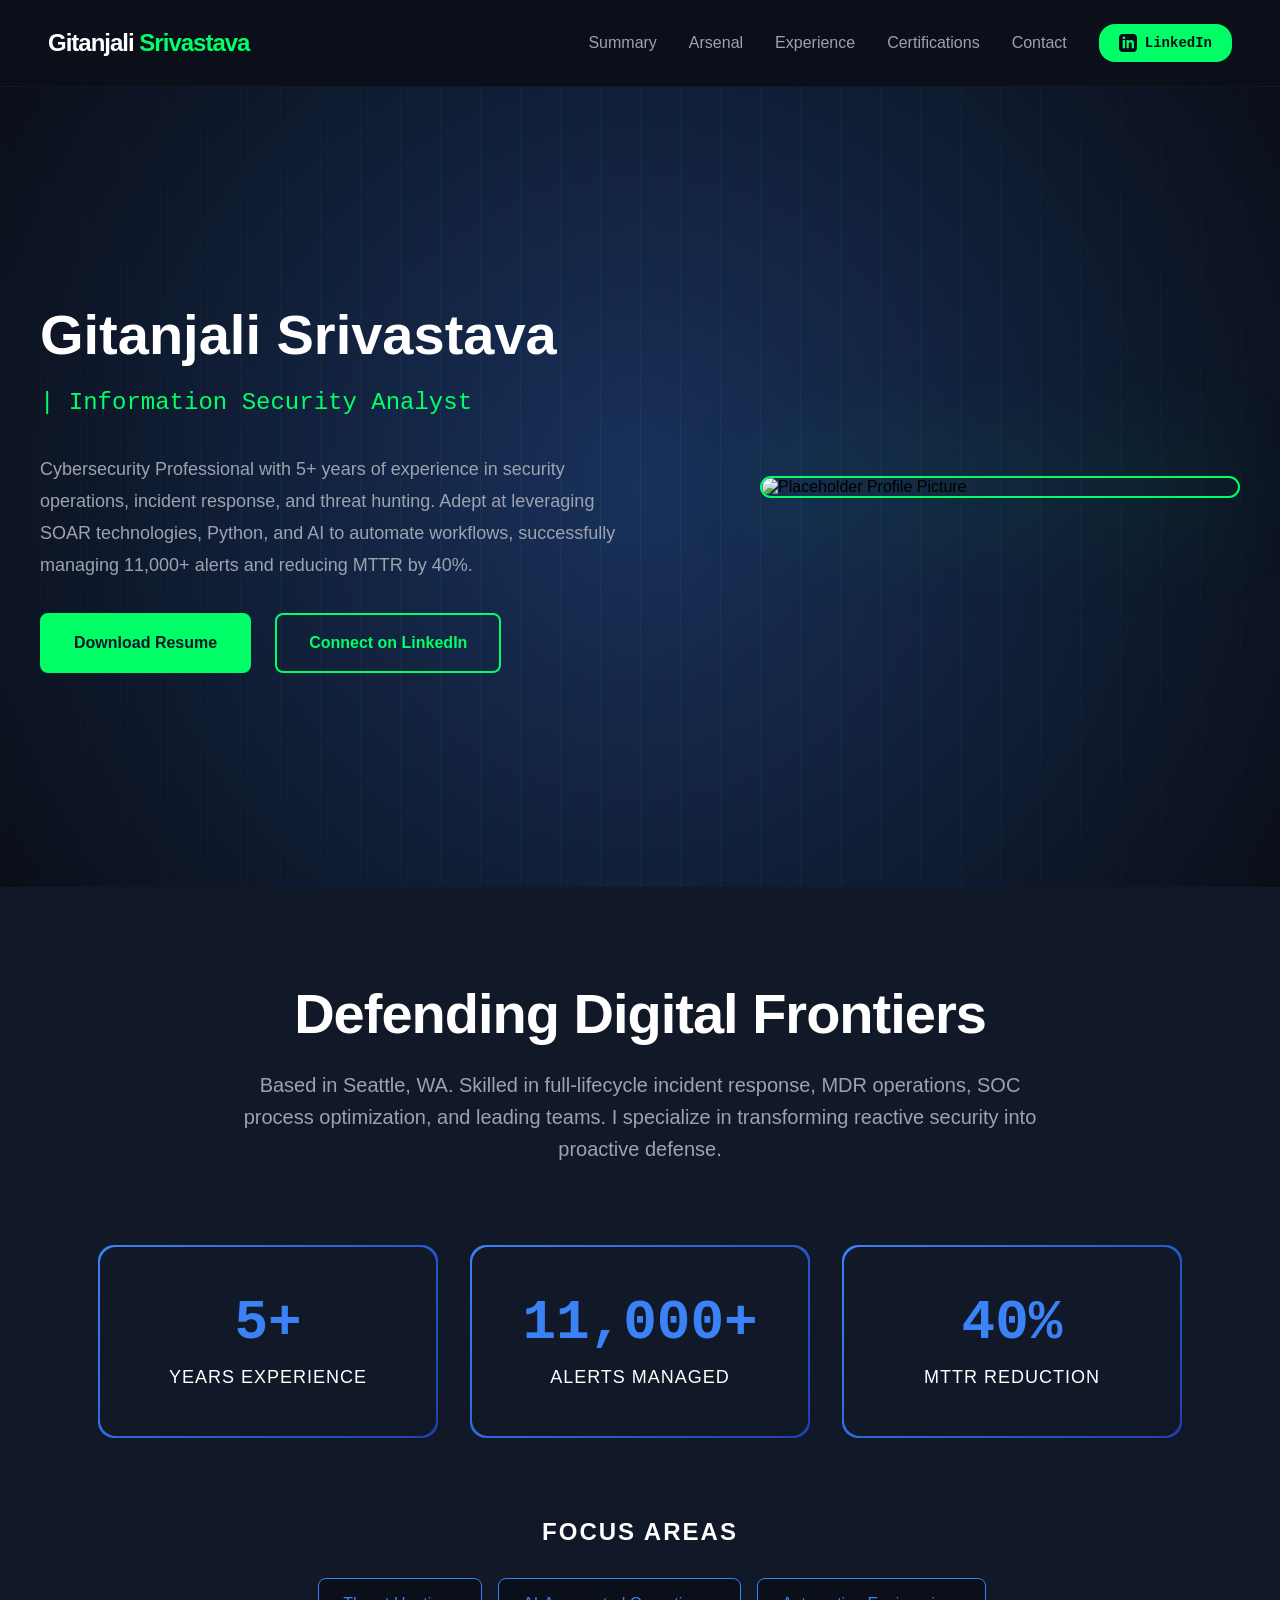
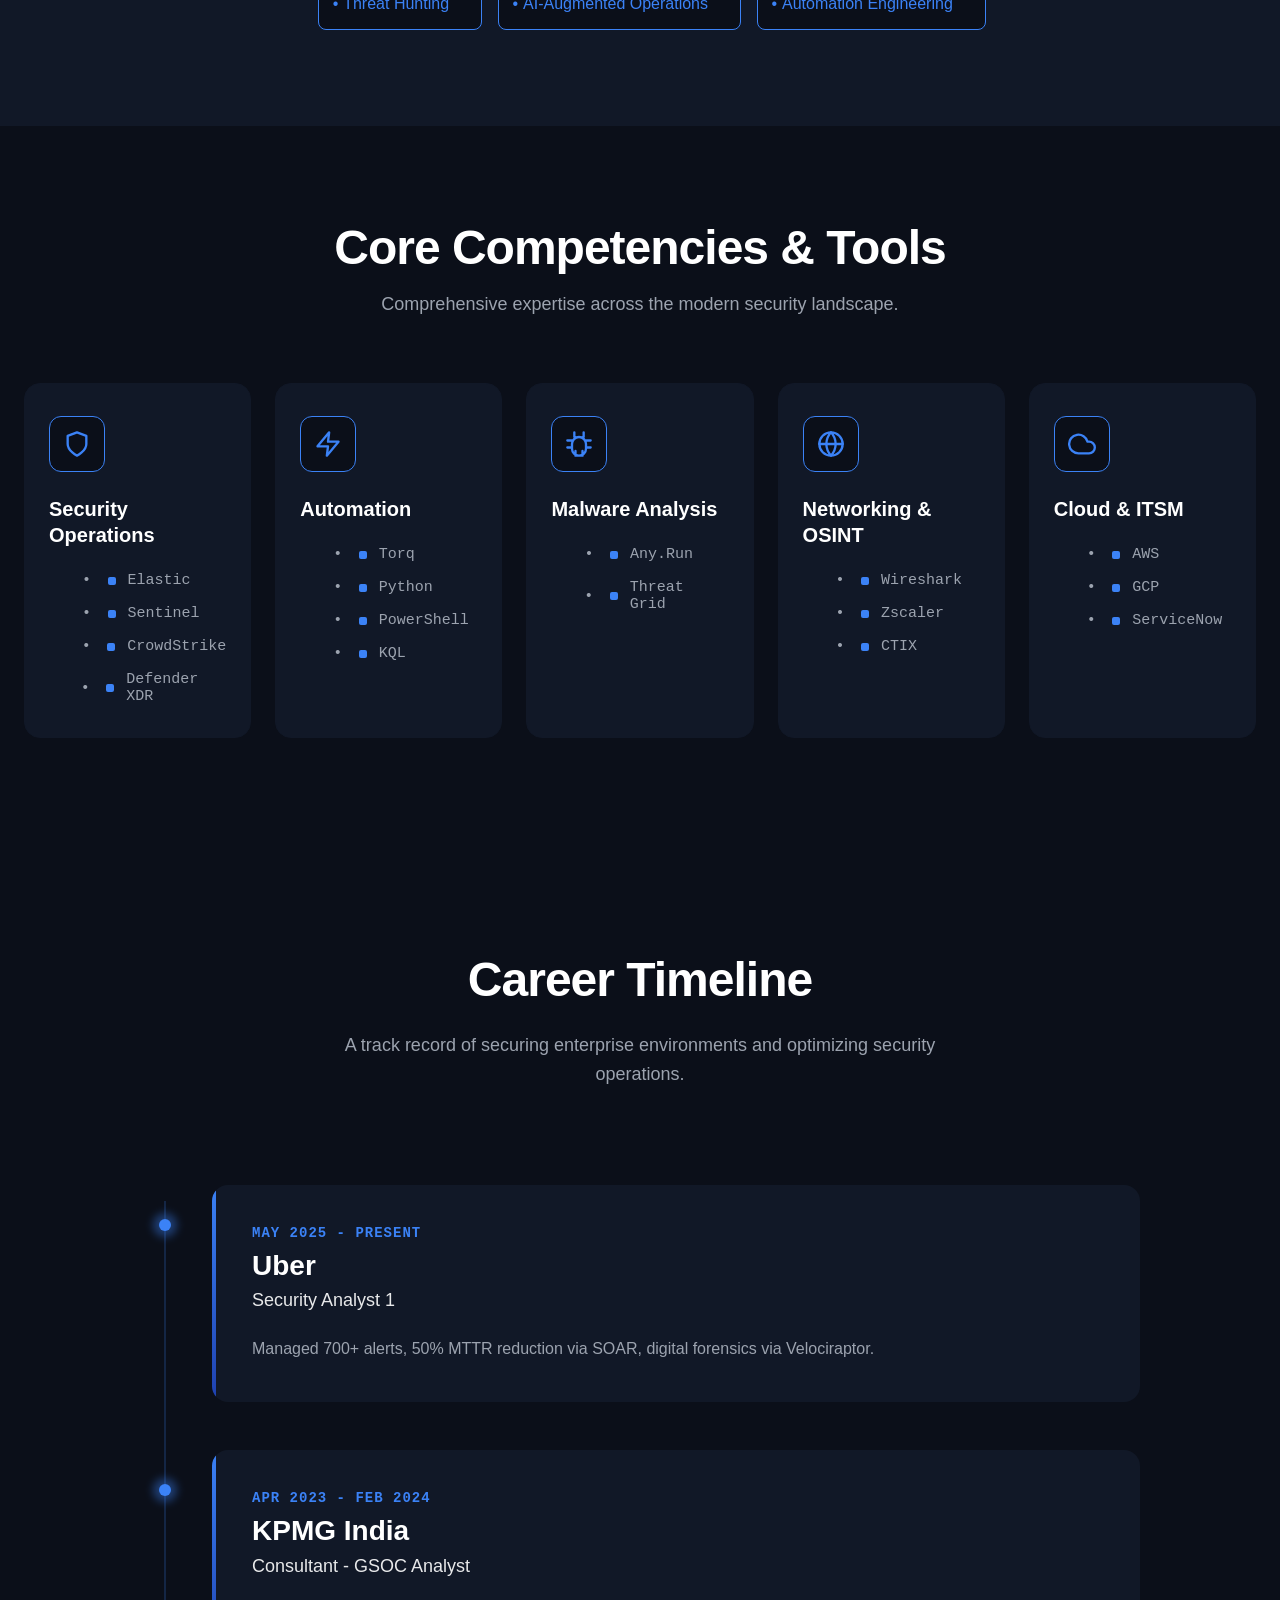
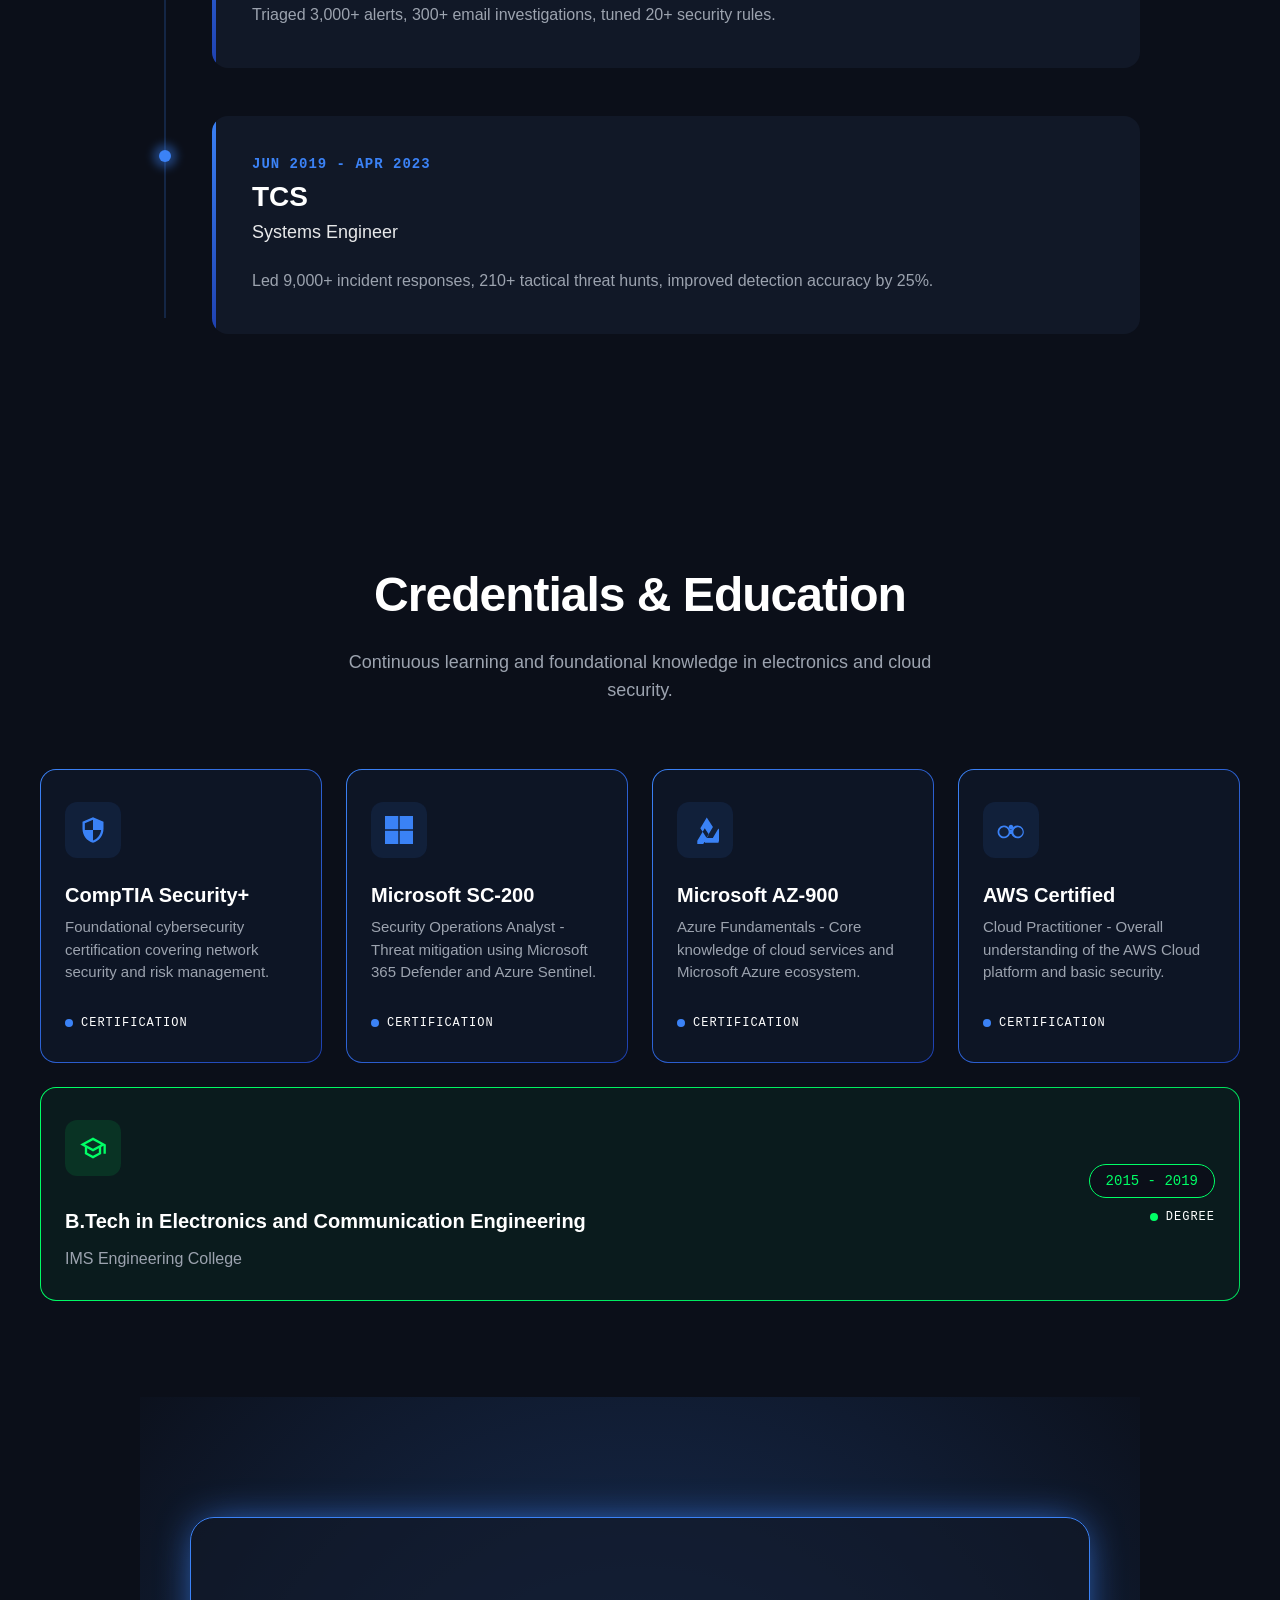
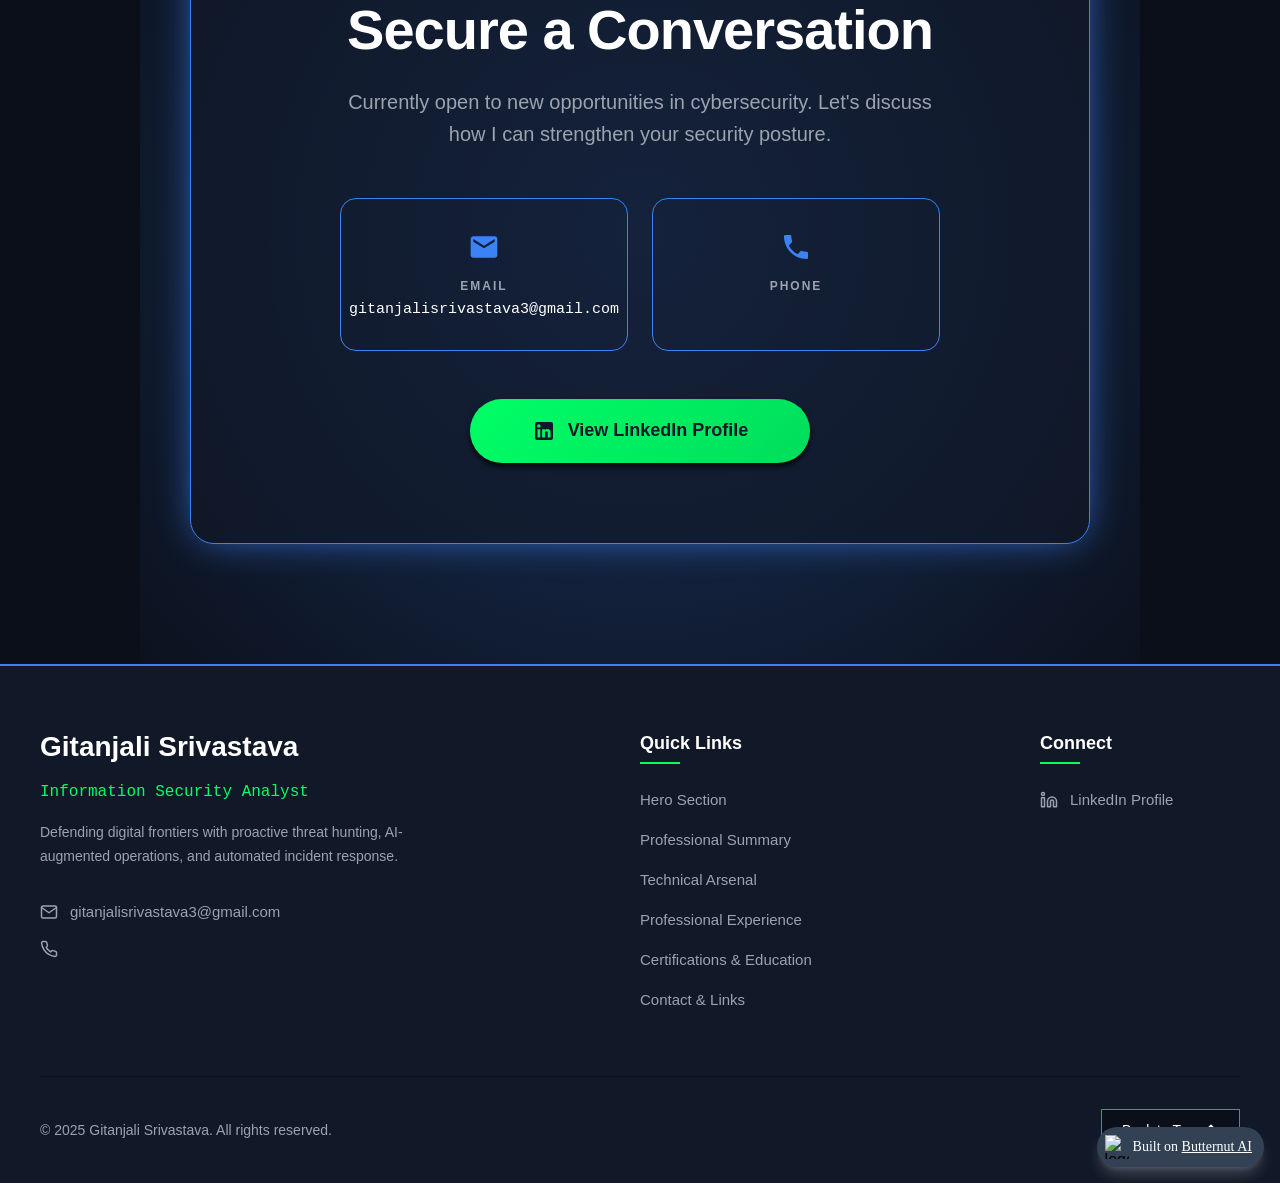
